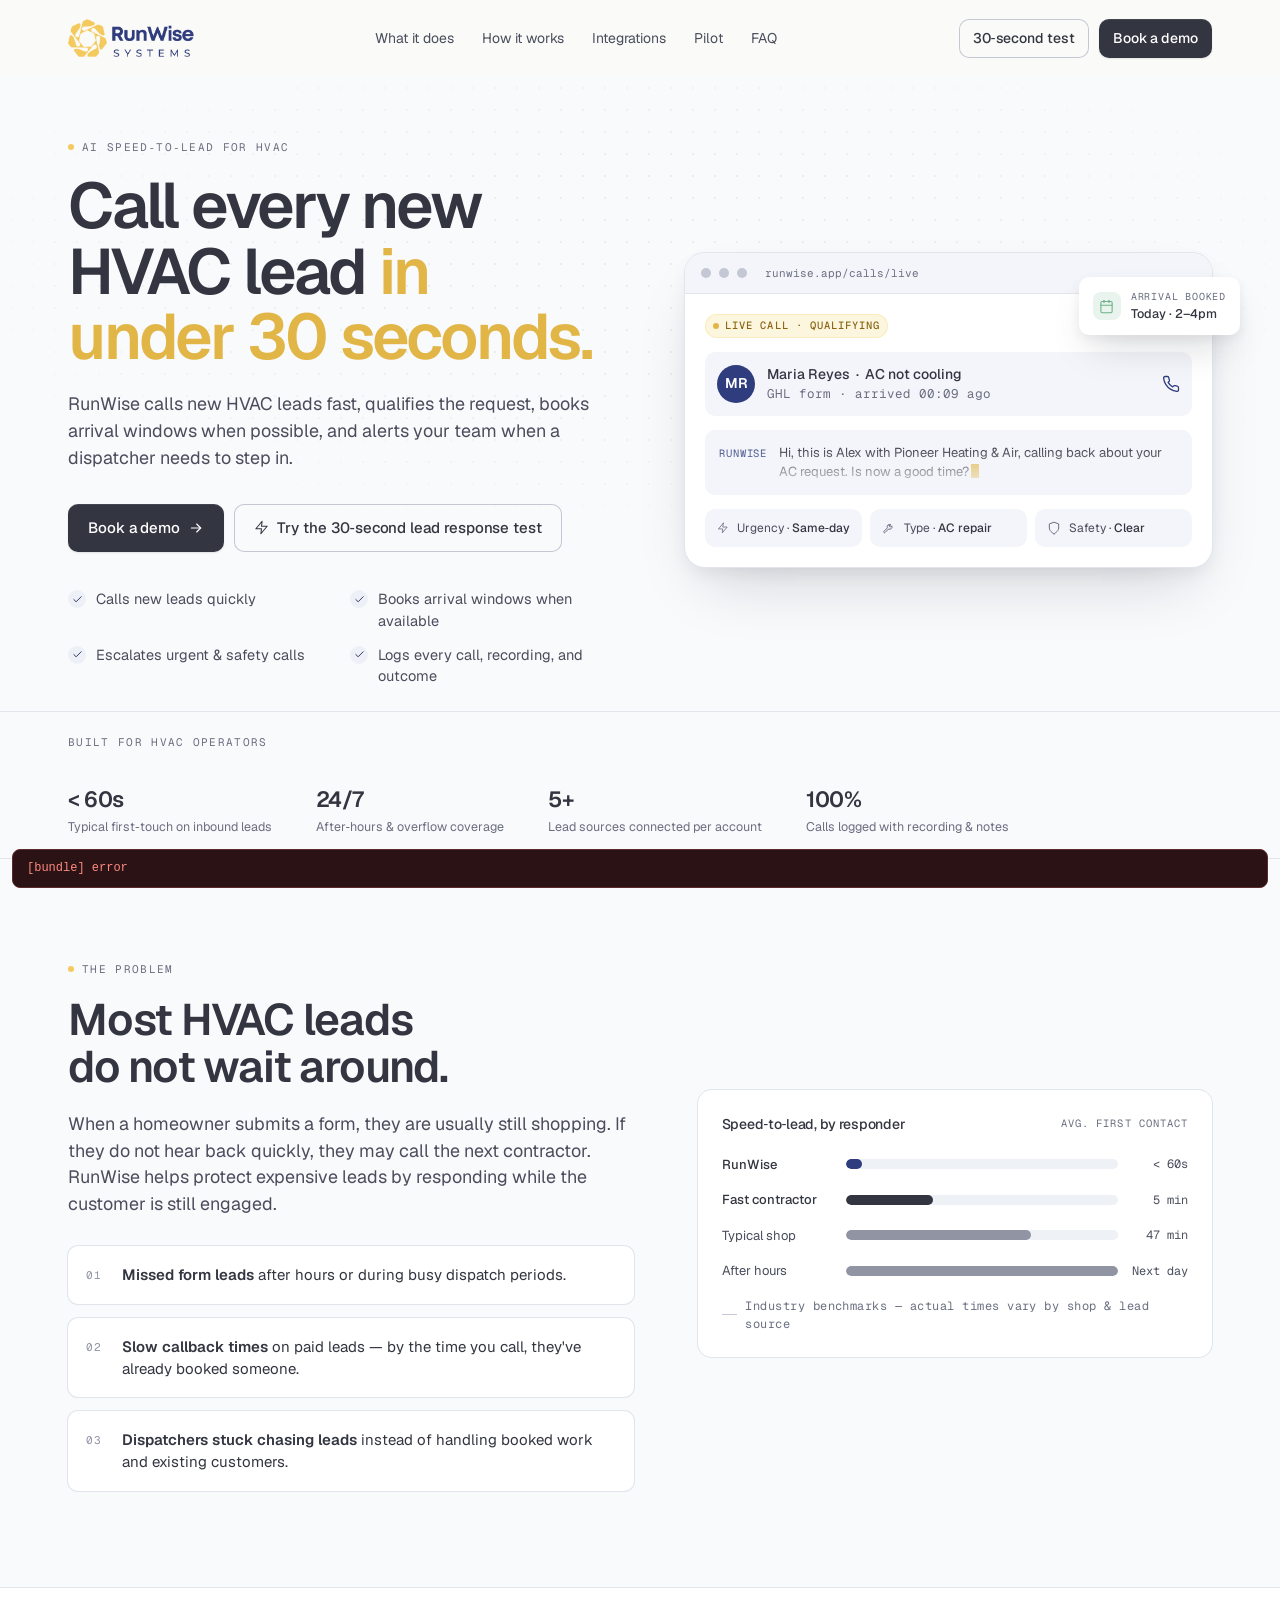
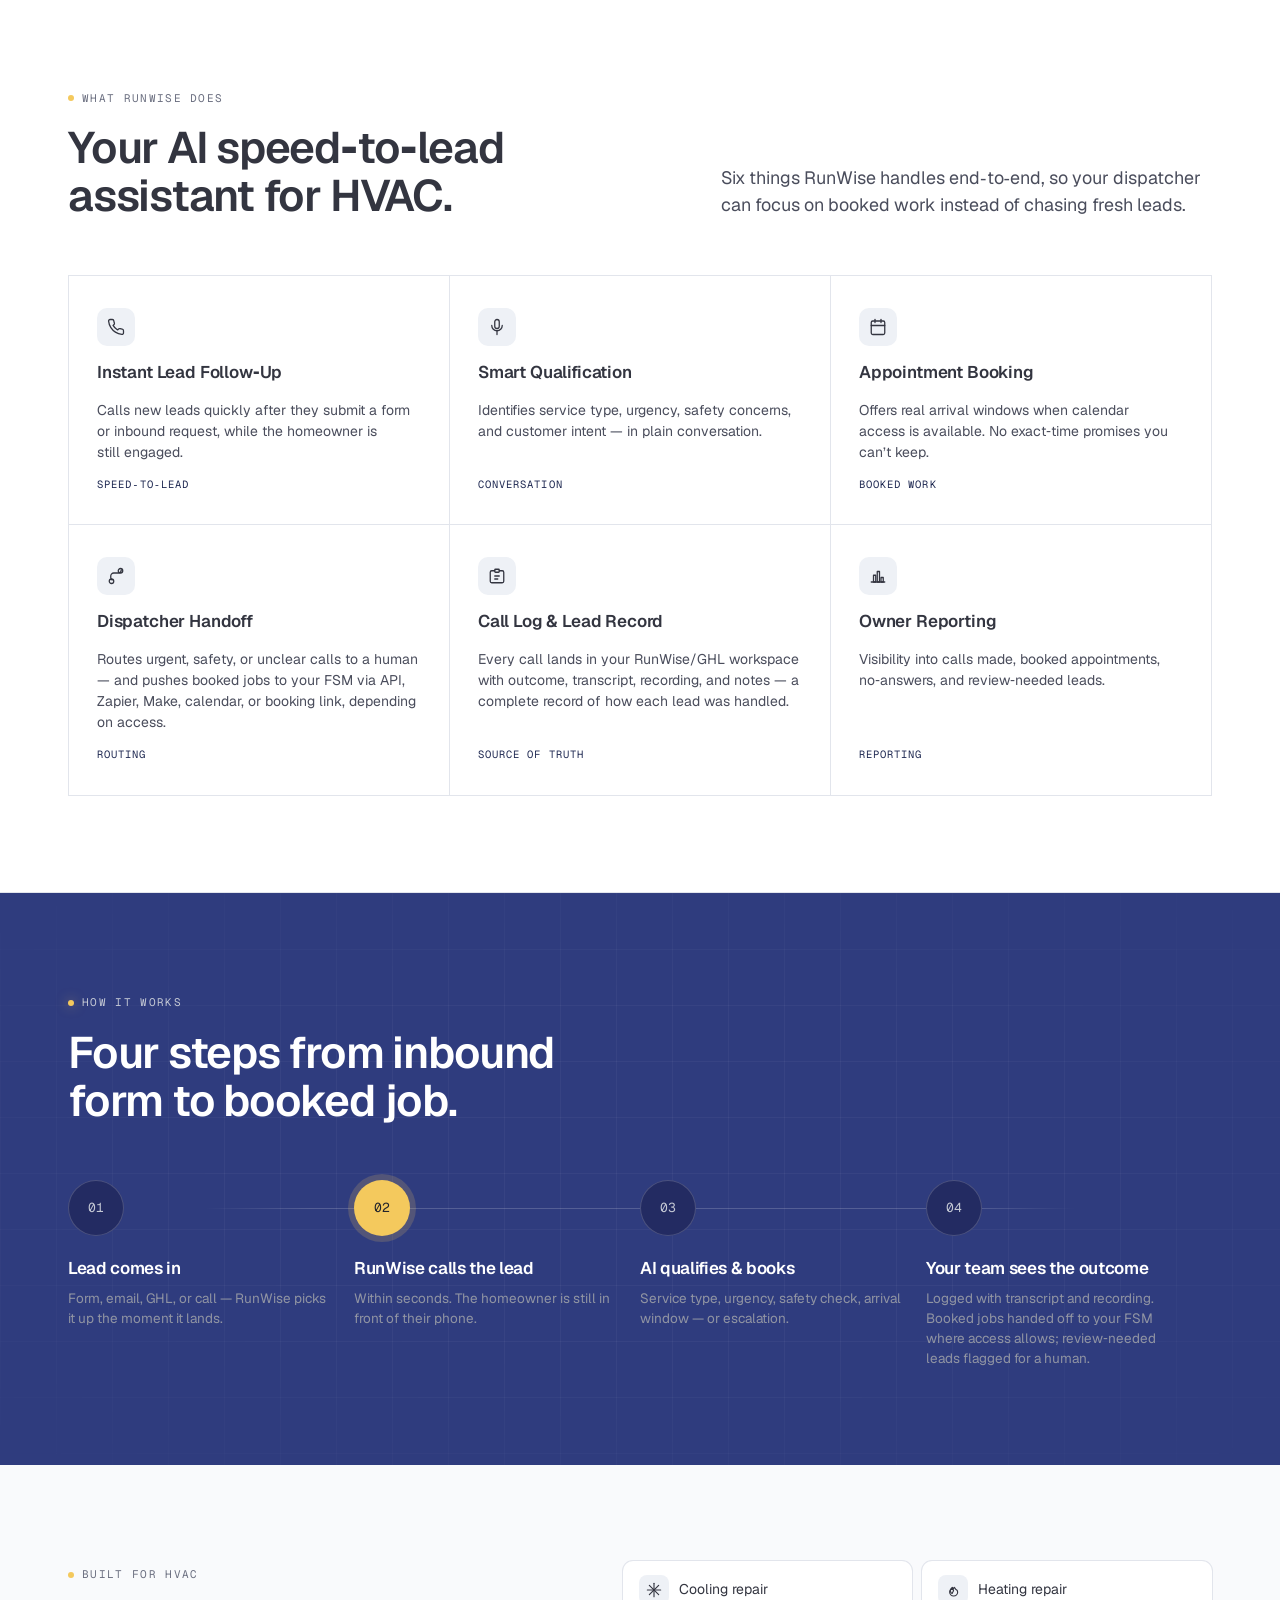
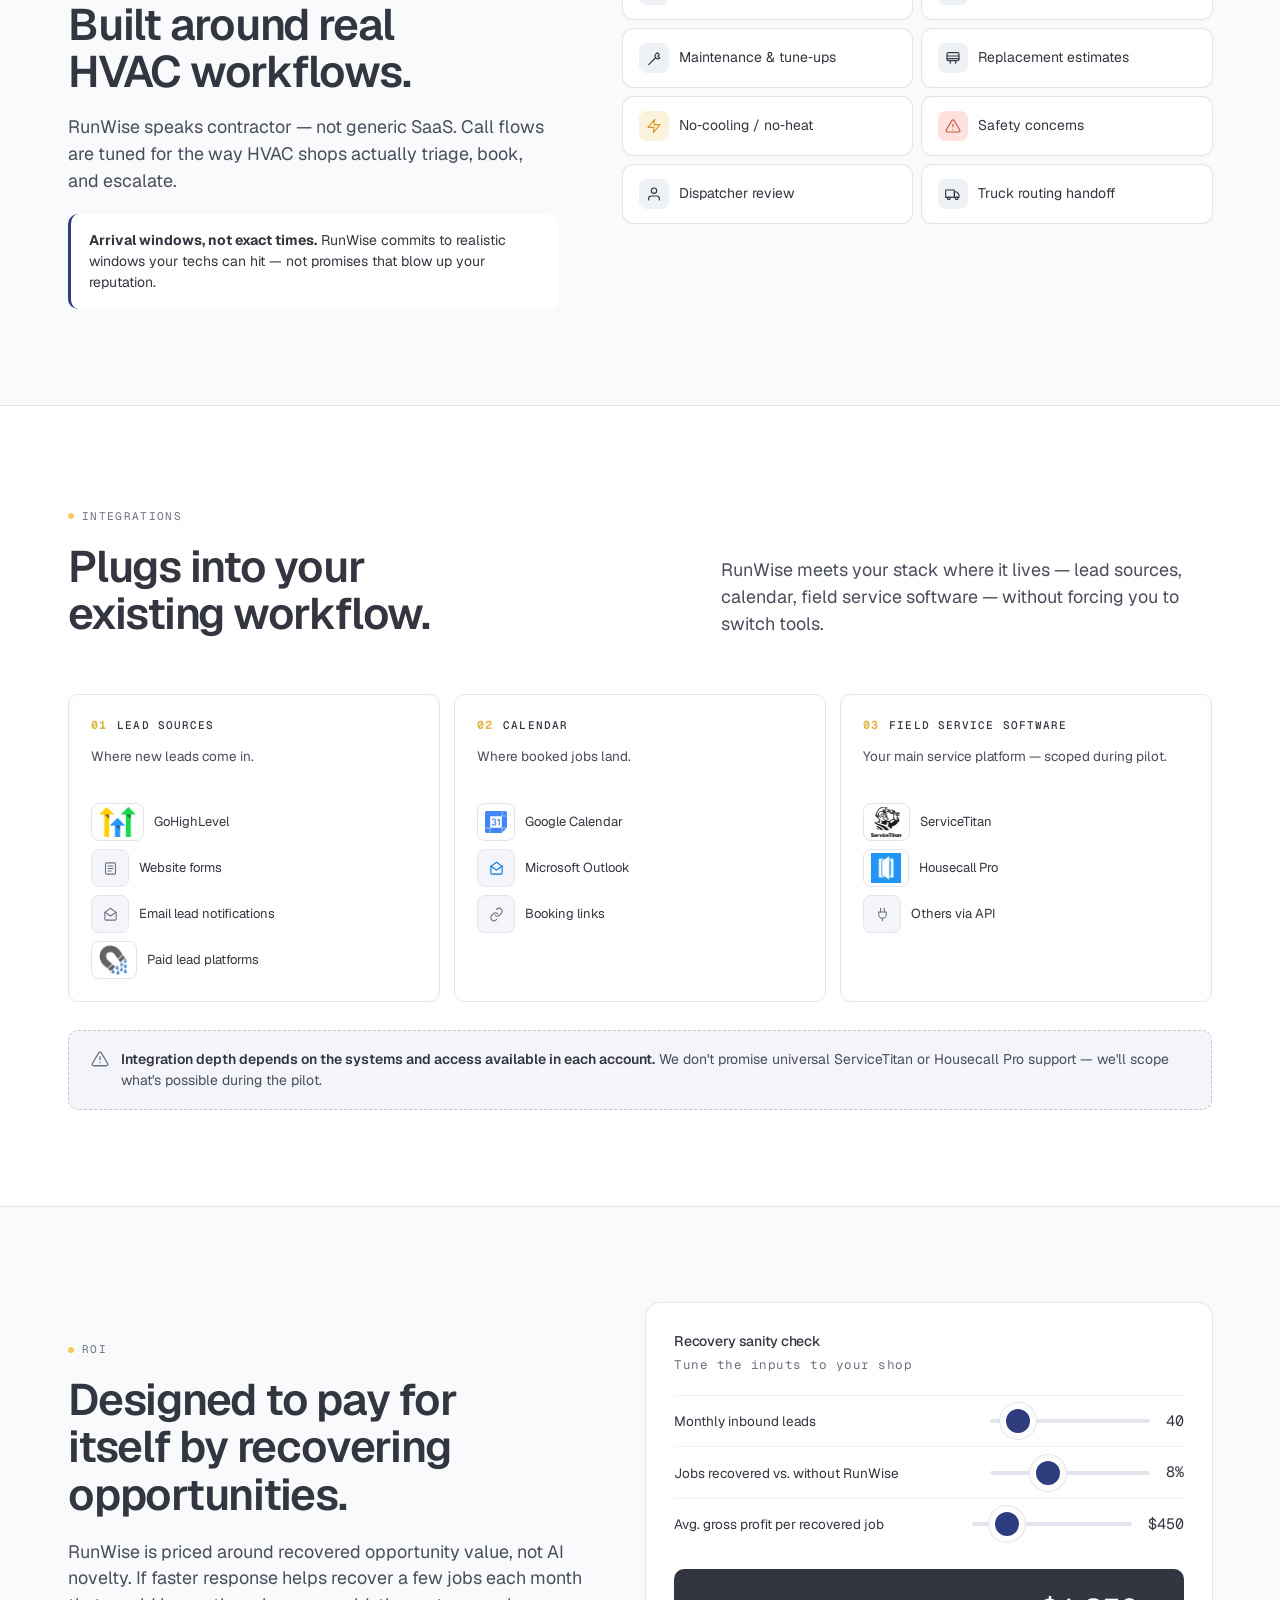
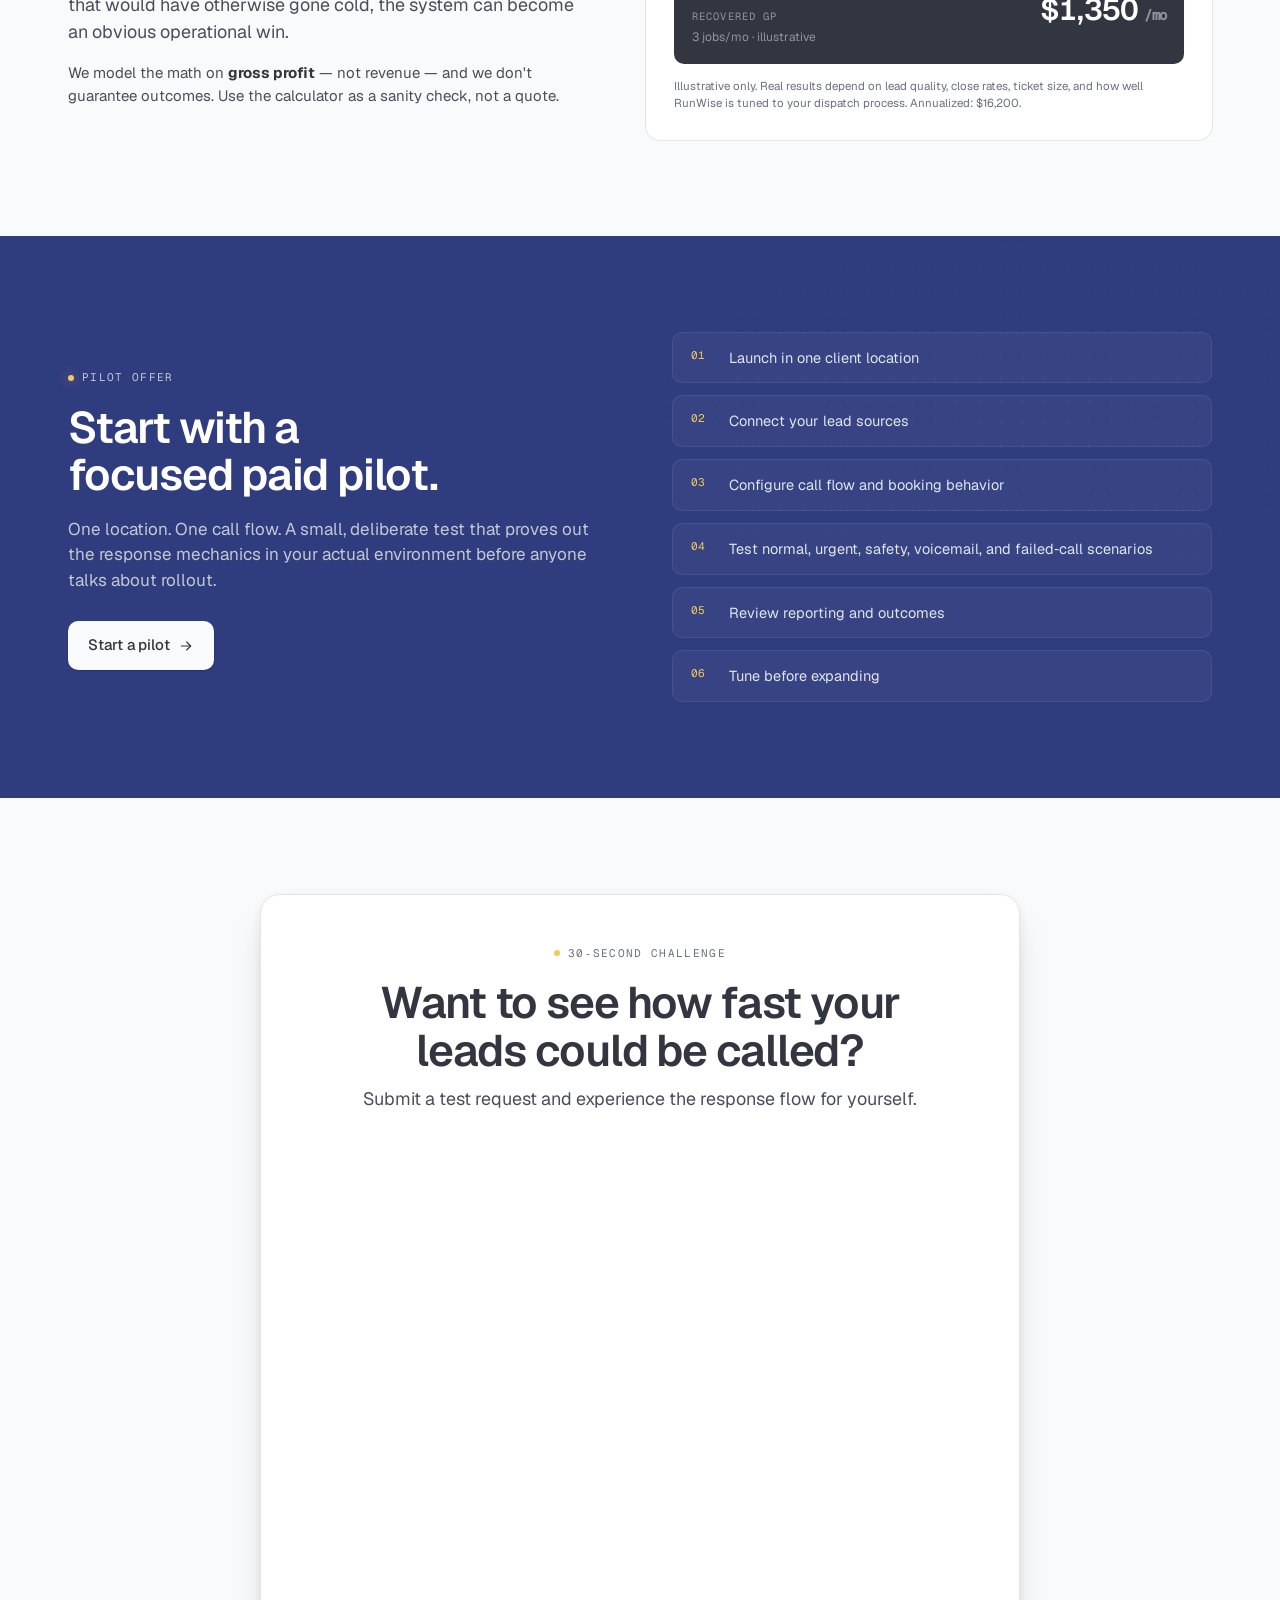
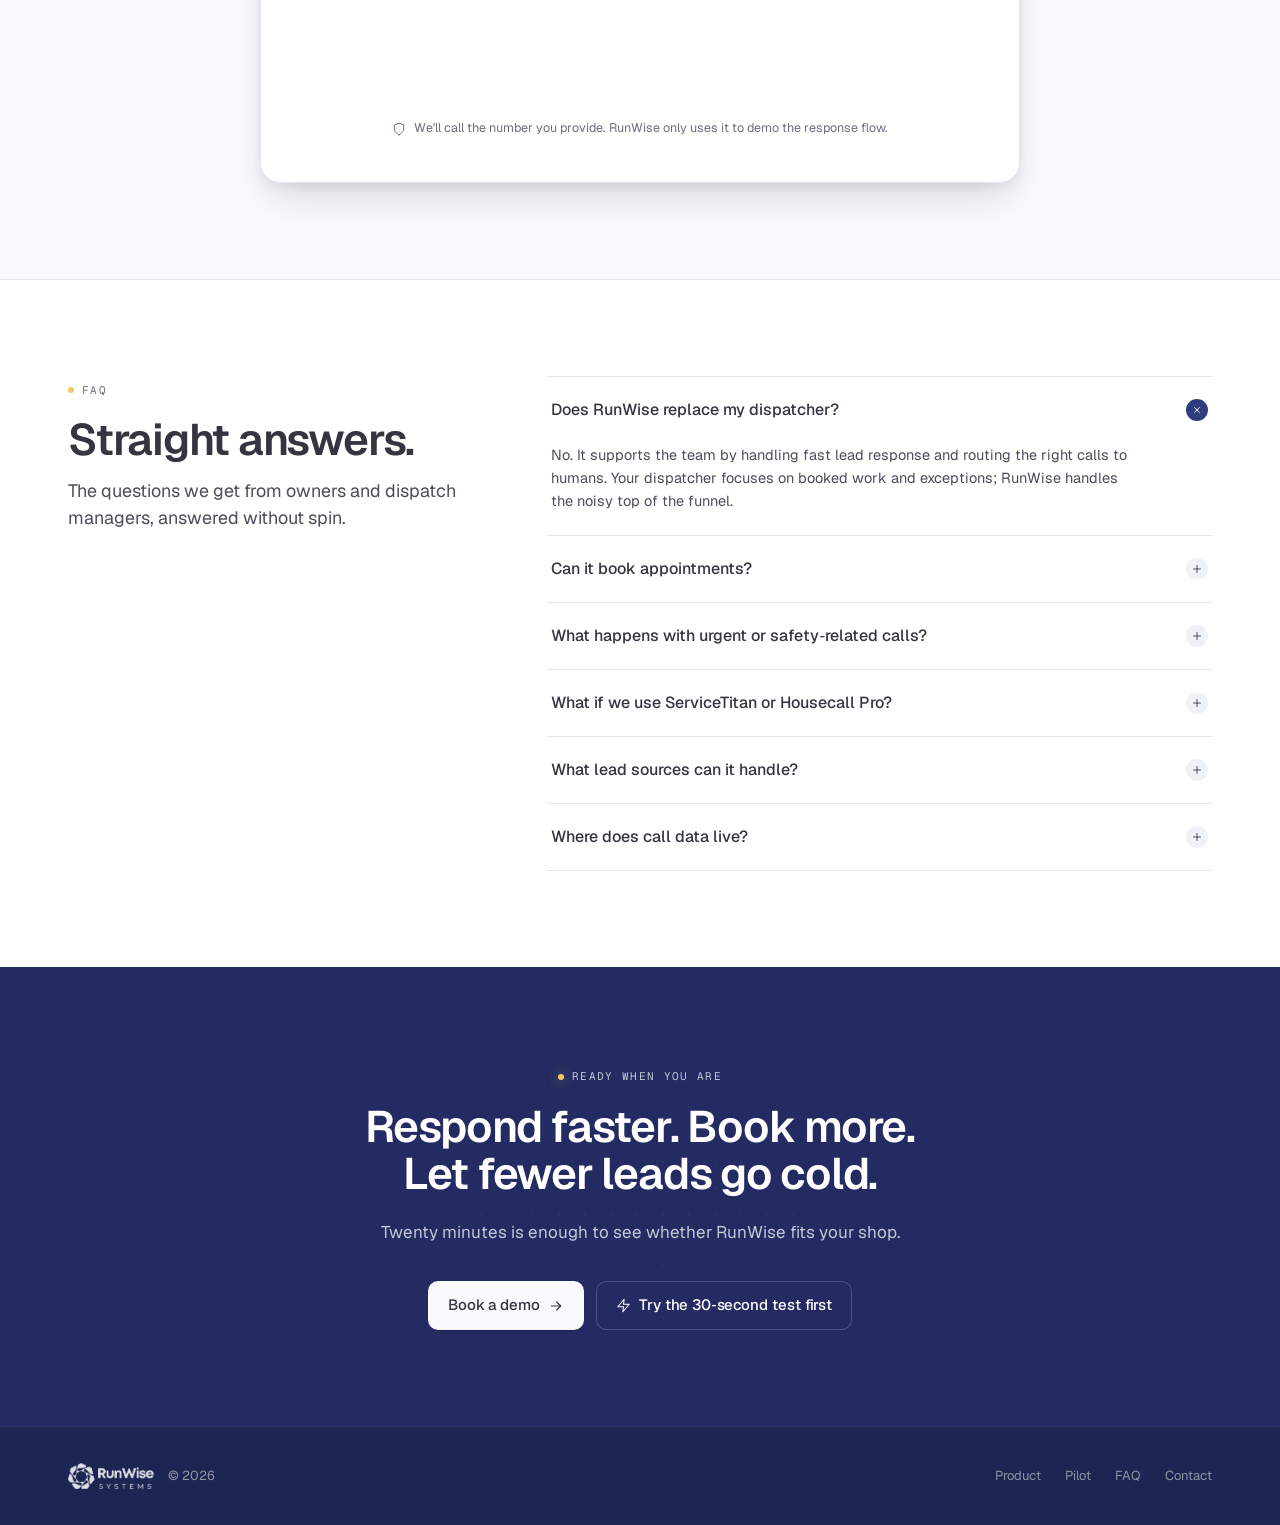
==== RunWise Landing (standalone).html @ a0190b63 "Add RunWise Systems landing page (standalone HTML) Self-contained single-file React landing page for" ====
<!DOCTYPE html>
<html>
<head>
  <meta charset="utf-8">
  <title>RunWise Systems — Turn new HVAC leads into booked calls</title>
  <style>
    * { margin: 0; padding: 0; box-sizing: border-box; }
    body { background: #F9FAFC; display: flex; align-items: center; justify-content: center; min-height: 100vh; font-family: -apple-system, BlinkMacSystemFont, sans-serif; }
    #__bundler_loading { position: fixed; bottom: 20px; right: 20px; font: 13px/1.4 -apple-system, BlinkMacSystemFont, sans-serif; color: #666; background: #fff; padding: 8px 14px; border-radius: 8px; box-shadow: 0 1px 4px rgba(0,0,0,0.12); z-index: 10000; }
    #__bundler_thumbnail { position: fixed; inset: 0; width: 100%; height: 100%; display: flex; align-items: center; justify-content: center; background: #F9FAFC; z-index: 9999; }
    #__bundler_thumbnail svg { width: 100%; height: 100%; object-fit: contain; }
    #__bundler_placeholder { color: #999; font-size: 14px; }
  </style>
  <noscript>
    <style>#__bundler_loading { display: none; }</style>
    <div style="position:fixed;bottom:12px;left:12px;font:13px/1.4 -apple-system,BlinkMacSystemFont,sans-serif;color:#999;background:rgba(255,255,255,0.9);padding:6px 12px;border-radius:6px;box-shadow:0 1px 4px rgba(0,0,0,0.08);z-index:10000;">
      This page requires JavaScript to display.
    </div>
  </noscript>
</head>
<body>
  <div id="__bundler_thumbnail">
    <svg viewBox="0 0 1200 800" xmlns="http://www.w3.org/2000/svg">
      <rect width="1200" height="800" fill="#F9FAFC"></rect>
      <g transform="translate(600 400)">
        <circle r="160" fill="#2F3C7E"></circle>
        <g stroke="#F4C95D" stroke-width="18" stroke-linecap="round" stroke-linejoin="round" fill="none">
          <path d="M -90 0 L -30 0 L 0 -80 L 30 80 L 60 -40 L 90 0"></path>
        </g>
      </g>
      <g transform="translate(600 620)" text-anchor="middle" fill="#333540" font-family="system-ui, sans-serif" font-weight="600">
        <text font-size="48" letter-spacing="-1">RunWise Systems</text>
      </g>
    </svg>
  </div>
  <div id="__bundler_loading">Unpacking...</div>

  <script>
    
document.addEventListener('DOMContentLoaded', async function() {
  const loading = document.getElementById('__bundler_loading');
  function setStatus(msg) { if (loading) loading.textContent = msg; }

  // Error sink persists across replaceWith since it's on window, not the DOM.
  window.addEventListener('error', function(e) {
    var p = document.body || document.documentElement;
    var d = document.getElementById('__bundler_err') || p.appendChild(document.createElement('div'));
    d.id = '__bundler_err';
    d.style.cssText = 'position:fixed;bottom:12px;left:12px;right:12px;font:12px/1.4 ui-monospace,monospace;background:#2a1215;color:#ff8a80;padding:10px 14px;border-radius:8px;border:1px solid #5c2b2e;z-index:99999;white-space:pre-wrap;max-height:40vh;overflow:auto';
    d.textContent = (d.textContent ? d.textContent + String.fromCharCode(10) : '') +
      '[bundle] ' + (e.message || e.type) +
      (e.filename ? ' (' + e.filename.slice(0, 60) + ':' + e.lineno + ')' : '');
  }, true);

  try {
    const manifestEl = document.querySelector('script[type="__bundler/manifest"]');
    const templateEl = document.querySelector('script[type="__bundler/template"]');
    if (!manifestEl || !templateEl) {
      setStatus('Error: missing bundle data');
      console.error('[bundler] Missing script tags — manifestEl:', !!manifestEl, 'templateEl:', !!templateEl);
      return;
    }

    const manifest = JSON.parse(manifestEl.textContent);
    let template = JSON.parse(templateEl.textContent);

    const uuids = Object.keys(manifest);
    setStatus('Unpacking ' + uuids.length + ' assets...');

    const blobUrls = {};
    await Promise.all(uuids.map(async (uuid) => {
      const entry = manifest[uuid];
      try {
        const binaryStr = atob(entry.data);
        const bytes = new Uint8Array(binaryStr.length);
        for (let i = 0; i < binaryStr.length; i++) bytes[i] = binaryStr.charCodeAt(i);

        let finalBytes = bytes;
        if (entry.compressed) {
          if (typeof DecompressionStream !== 'undefined') {
            const ds = new DecompressionStream('gzip');
            const writer = ds.writable.getWriter();
            const reader = ds.readable.getReader();
            writer.write(bytes);
            writer.close();
            const chunks = [];
            let totalLen = 0;
            while (true) {
              const { done, value } = await reader.read();
              if (done) break;
              chunks.push(value);
              totalLen += value.length;
            }
            finalBytes = new Uint8Array(totalLen);
            let offset = 0;
            for (const chunk of chunks) { finalBytes.set(chunk, offset); offset += chunk.length; }
          } else {
            console.warn('DecompressionStream not available, asset ' + uuid + ' may not render');
          }
        }

        blobUrls[uuid] = URL.createObjectURL(new Blob([finalBytes], { type: entry.mime }));
      } catch (err) {
        console.error('Failed to decode asset ' + uuid + ':', err);
        blobUrls[uuid] = URL.createObjectURL(new Blob([], { type: entry.mime }));
      }
    }));

    const extResEl = document.querySelector('script[type="__bundler/ext_resources"]');
    const extResources = extResEl ? JSON.parse(extResEl.textContent) : [];
    const resourceMap = {};
    for (const entry of extResources) {
      if (blobUrls[entry.uuid]) resourceMap[entry.id] = blobUrls[entry.uuid];
    }

    setStatus('Rendering...');
    for (const uuid of uuids) template = template.split(uuid).join(blobUrls[uuid]);

    // Strip integrity + crossorigin — blob URLs from a file:// document inherit
    // a null origin, so crossorigin forces a CORS fetch that SRI then rejects.
    // The manifest bytes are ours; SRI protects against CDN compromise, not this.
    template = template.replace(/\s+integrity="[^"]*"/gi, '').replace(/\s+crossorigin="[^"]*"/gi, '');

    const resourceScript = '<script>window.__resources = ' +
      JSON.stringify(resourceMap).split('</' + 'script>').join('<\\/' + 'script>') +
      ';</' + 'script>';
    // Inject after <head> so the DOCTYPE stays first; prepending the script
    // would push the parser into quirks mode. DOMParser always emits a <head>
    // (synthesizing one if the source HTML omitted it) but may carry
    // attributes through, so match the full opening tag. slice() rather than
    // replace() keeps us clear of $-pattern substitution in resourceScript.
    const headOpen = template.match(/<head[^>]*>/i);
    if (headOpen) {
      const i = headOpen.index + headOpen[0].length;
      template = template.slice(0, i) + resourceScript + template.slice(i);
    }

    // Parse the template and swap the root element. Scripts inserted via
    // DOMParser/replaceWith are inert per spec — re-create each with
    // createElement so they execute, awaiting onload for src scripts to
    // preserve ordering (React before ReactDOM before Babel before text/babel).
    const doc = new DOMParser().parseFromString(template, 'text/html');
    document.documentElement.replaceWith(doc.documentElement);
    const dead = Array.from(document.scripts);
    for (const old of dead) {
      const s = document.createElement('script');
      for (const a of old.attributes) s.setAttribute(a.name, a.value);
      s.textContent = old.textContent;
      // text/babel scripts with a src: fetch and inline. transformScriptTags
      // does XHR against the src, but blob:null/ from a file:// origin is
      // silently dropped. Inlining makes it a plain inline babel script,
      // which transformScriptTags handles unconditionally.
      if ((s.type === 'text/babel' || s.type === 'text/jsx') && s.src) {
        const r = await fetch(s.src);
        s.textContent = await r.text();
        s.removeAttribute('src');
      }
      const p = s.src ? new Promise(function(r) { s.onload = s.onerror = r; }) : null;
      old.replaceWith(s);
      if (p) await p;
    }
    // Babel standalone auto-transforms type=text/babel on DOMContentLoaded,
    // which fired before we swapped the document. Trigger manually if present.
    if (window.Babel && typeof window.Babel.transformScriptTags === 'function') {
      window.Babel.transformScriptTags();
    }
  } catch (err) {
    setStatus('Error unpacking: ' + err.message);
    console.error('Bundle unpack error:', err);
  }
});

  </script>

  <script type="__bundler/manifest">
{"3ee7f13b-41bd-4f43-a968-65033e6a000a":{"mime":"image/webp","compressed":false,"data":"UklGRkALAABXRUJQVlA4WAoAAAAIAAAA8wEA8wEAVlA4IGAKAADQawCdASr0AfQBPm02mUkkIyKhIRUJMIANiWVu8p97/Qq5hRp1zOx69G/o37df1n9oPnHsz9l+6/8g+njMvxD5wHFf/D/s/5a/RT0U/or2AP0a/0P9f/uHYz/qHoA/j/o/ein/1eoh/vf9B1n39Y9RPpdP2g9CXVc/Ov9c7b5GVep/sG9Ywe/0ddUzUHVcdY1XHWNVx1jVcdY1XH0iJKaVcdY1XHWNVx1jVcdY1XHWNVx1jVcdY1XHWNVx1jVcdY1W/qr3xBdbeIkppVx1jVcdY1XHTeq/Hi1Jcb5O1U+1cdY1XHWNVx2gSoyiKu/1EJkpzpzl7+iIxY3HWNVx1jVWMNdL+97jRg+uEVsQEIpbGK7kjl6O5vp4CKlLRAjNQhRprAdpXxiYI8iSmlXBLVVHAKKbYgvVaH01HLXqOOrLxQDn7z2ENbsarjrGoz//pM31mzOul2rglE4Jr/[base64]/[base64]//p7dSmxQdB//UpaMtGUiiKhADNIgAAAAAjxEAKoY6t0mFD/qG95kxSfsRq+YxNh0eY6yur0y0qDIQET4c1JaoVHNnub8RrDd+UajiX0dAHmlyAASea/Spsd/jR1uzO42BpfZ+lRpmULlIb9Ejvn683sGp5iIYminNBZVz0oONbKQL151LK23XEDzFFSo1t9Ytf0mk6jvI5CdxNfpXnf5Fy3gYuTjVOA6JC30mkIcvQmu9jPrraU3SfYAc7PJEBUSdQ8AXODigAiTN2/uYiBzSr6AOghjZfCeZeH7ABfrkI7xF90lhPF/[base64]/1s0PPXLWGFpXBtZwVAAskLq/DrxDQ6P8LwPQ3l/LCoP+kFcu94Pl7f4aObrotMOUN9KaQVWGK6s3FxNOHMLKNbMmJorscrb+fbC+Dw9zVI/wP4JnYemv9trjYCrlvVxqjx0kOyj69xHdqNnwZCLnzoLNrhQsWL8SyYAfw/FhZJNtf31SA3y1RF8tgBDtQJAbieyvWP/TA72wKfky23l/z2wCbAxmRZcvIhYcQhvqftL0zbexRPOPvxv/wAd/r/sZRWCcfVHX+CViy9eBvj6hJZ+v0bTVmABBA/R6Po/dpG8cRO/MgXy1N3dQ3/tRmKgZcfPZly6+8dm8AwMyPnqUQKhsvXaXc0/BfZrrd9OvUTdY33YOJ9CmPqJKpegJ8XKn69Lxw4UIFXgYZEZCBMHbyRblqUX8qwc4kef4/vsdwZFkB8IeSN+n6cCEMAj1IWPwbT92/8ji8qZUk6Mbn2nLdqgPBMgNE6hX34j9jur3YBhJwnoFUlS2l1tYCGs3RJznJGddD0i+4H9IZNTycGYkMwaIJqMMxYR8+KKsGmD87tXFw17M7xrTvRHcM0/npIjGV/mV6u5jrjJmInhcyTmbvxHApInHyaluoT87GYERhwuVGTn2AU0aZ8y/Guv+D1HIHBl9Yf9NJdm4i/Qeo1ozrBkhdK2CyXW1Bxt/9VJyJnqs5pkB1pHVFGMwvTyEP5hmQ5HS1JDnn1b+tHTCALIsTWypjRayhTZJXQpAHIqs8L6CIRTpnqCARgeFGr6PRyyZQZmY+A8M/V2HCXiUAaIVTxFJLNMFyET+FU8Rn2QJATKDLjrp8MSliWOnHBOntCqeIpJZpgt1e0+GJgbIEgJlBmZj4Dwz9XYcJeJQBohVPEUks0wXIRP4VTxGfZAkBMoMuOunwxKWJY6ccE7RXGjZulCecUkMIukEE6lqRc8Np22tXe/uELOw6mAD5z4MXsd27R9clXdheNIkLUwkB2ULVmsMTiusruhFYqc139gOXY8IwLkdphu9ifh3Err5INOtkt5Hy9f+RpRcbRnocQRT2qMzwmCfi7TnW/ea9OAc7Rjwf9Ce78O2wRaf18YBrGL18E2EMXnfMvvOdWwALibBf8fkshaQO+IY0NzgfzDz2V2ahPlWMWCujMjftaDvqEbj5bRMTU2M78zHYVTOIhUYKaQgNYZ1gCQAB7NN3T/fIgARNESBteaNLC1P6/akkkz1TQ4dn4oQviArUUXMxWqITZnrnfptZHVTv5yF7FMwkFGr+UIlONpV1p5xKTZbgXLjnQ2Lmvjmw0iT3CJuWj0XrmP+s26KYfyaYqmDzuWcHHJpR0XuPMqN6beUmcoTWWyjh5A8qOe1fGQFpTHgjRnUBQPP8ZeX9gdAaYQYGNc4uElwLkkF3GdJj/49+dgjrffGK/zhfnx+LCaalijZIcWvPqcl3KtCHyrijbiSd5Je5oK33x4nx1LXCFAJbB7RFiLvpzoymwGgK+Pt4awf+qYQMEnh0nis/riqUG/1+HecW/3yx+Y+LNGZ0eSiDitmHsYqnTCUwp3Rn3CDgrHXPa6QJIrUEe20FwYd1lb+8KvJkDzsZxdVOjruawVwviSSU+kIywg8Lo2BqqEv0+Icr9DAeYPX04WSzCG+Y7/HUfdtaSZcpvKVOeuuU+Wp6NogABAsW61MxELMoG9s2yxv5VjqNUv6v3QceN1DLuMLItr3INbwNLUdzWg2Ozbp4VbTIlmJtZsKfJfTRnbA0lejuwDpWbVhL4wABATaV+47g/VNkMquhfNcbblWdyOSLJT3B8nN4v6Wt1Qr/1zKZg7dd6W9drsE6tye9wKAAAAAAABdgFrXCVxBKboS4Ab/[base64]//8AAAKgBAABAAAA9AEAAAOgBAABAAAA9AEAAAAAAAA="},"eddc0e90-9950-4338-8eae-f935a303b4ed":{"mime":"image/png","compressed":false,"data":"iVBORw0KGgoAAAANSUhEUgAAAY0AAAB4CAYAAAAOj67PAAAAAXNSR0IArs4c6QAAAARnQU1BAACxjwv8YQUAAAAJcEhZcwAADsQAAA7EAZUrDhsAAENfSURBVHhe7Z0JfJxV1f/vuTPpkqUUFLCobLIWmhRbmjRJqQgICMKfV8rWpBVFXhRQeRFlaRKSFIoCIiiLyCJNylbcQBAElNIsk9LSJpUdWRSQtVumaUlm7vn/7jM3k0wyM88zM89k6/P9fCZzz51nJs9y7z3nbueQ2IHY3Fb5mXFKFrDq4dyye9822R4eHh4eDtkhlEZny1nThJS1RHSKyRIs+C0p6Gd5xQ23mSwPDw8PDxvGtNIIrqo8jFnU4yJPMFmDYCHeE8zX5antt8nSh7aZbA8PDw+POIxJpbE1ML9ECboSPYtjTZY9LD7G3fhlt2/7r3eZuXyzyfXw8PDw6MeYUhpbVlXOlSyqkfxqJCcNWGxmEjeHw+Oun1x65waT6+Hh4eEBxoTS6GytOIakVhZUbrIyhgVvJ0F3CKmuzj982X9NtoeHh8cOzahWGtacheKbiWi2ycoKzPxbP/[base64]/GqexCrLqFT9ydbF+EPn5iTs8WI444un3bJ3s7yj08PMYqw9bT2LB63k6dgYo6KIB3SNCN0F41guRVQsn3goHKS8xhg8DxpSY5IvGL3Ckm6eHh4THmGHKlod2TBwMV140LT3iHiKqQNSnyST9I/Lyzdf4PjRQDM4+4oan+bOvsesckPTw8PMYcQ6Y0tjadsUewreIGKfgdQXQxsvIjnyRAyiVqXUWekaKgR+KaqxC30Utwdz9yedCIHh4eHmOOrM9pdLYtOIRYXQpFUWGyHBMmLttpVmOLES2CbZVom0ckG0NhnjW5tPF1IydEO1Yk5ouIxWRcTBcJvjm/ZNmj5mMPDw+PEUvWlMbWtsqZSogr8Q8SxrKwh4/PL2583Ahi86qKUh9TsxFHDMzicb/g708saXzTZMVla+v8k5SUl+GelJisPphfYCmvKZi1tNHkeHh4eIw4XFcaWwLzp0qSdUh+M5KTPqS4JG92Y5sRdS/jUrwtiUgjAOY/ENGSvOKG1SYnLsFAxQLcaZw72e7jYMHv4s/1XlAoDw+PkYhrSmNTS8V+fikWC6LTTVbG5HXJiXTkPduNKDrbKh4lQV834rDh1HHhlraK7+F8L8FN3sdkOYf5Eyb6dbg7fOPkOfduNLkeHh4ew0rGSkO7J0crehmS8yI5rrEyv7jhCJO2CLZVbMEpFxhxSGEhtuFm3Sl94trcmQ3/NtmDiOwj6f4+zvMiiLtHctOHmbv0/yXBP88rWeatzPLwyIBpZTUlROpWIybkwCkvz1y+fHnYiB79SFtp6PF5lvLHSGZlCSway6sKShoXGVF0ti4oJMntRswCvAGaYSOUw0Yi2miliWHh0wYp6Llg17Ynk62M2vL82btST+gi3NDzIQ5eRuwGzI0hn7xy8uFL/2VyPDw8UmB6ec3RLPhJIybkgCkv+T2lEZ+UlYZeDYXWaxm+WGSysgPTsfklS/9mJNEZqLgAjfmvjJiAhA3/J8S8WSBPMW3EuX8CBbTJF5Ybt+V0bcxkB3fXqm99UXH4p0hqZZF1dI+HBR03qXjpsybLw8PDIZ7SyJyUlMbGtQsn53QrPY6/WyQne2zt2l7Q37IPBiruHzhfggZ0qWTxByHUmqEeutmyeuFBFApfCuW00GQNGbjuNwuKG/Y14pAxrbTmJJJKb8jMEIIuFxtwHR8R8QdQ6M8LCj+5rmnJsLu7H4sUzak6gVlcacTEMH3Q0Vx3opFcYVp51QwU2Eh7IeUH61fWPm+lXaKovOp+lKMvGTEhkuQP162sbfGURuakpDTQcNeg4bYvfBnCzKsLShoPN6IFehr/RQP9OUvQk8QsziyY3Wj78N0mspSYF5Ggk03WsIBG9//llTT82YhDQlF59dl4uysiuQ7qvtANym/8297/3Zo1t/dYuR4Zc2jxZbv7cvzvodTYbuZFL/bAjqbaV42YEfsdd+H43ODO76KR+YyWUWc/Cm2kL7z4Ym23dUCGRK4rR/[base64]/4S/bbGmt+GZnW8VqkvQ3FL8jTfbwQ1xmUmMOVPK90MDcoYceps6tSe5uxsMRzPQnk0wKsXtL2vEcv2uSUZjleSaZMfgtrTSc8Ih593ABx0qj0z/hMJPMLiyezp/VsNZIFiwp2kCykPeYZFYJtlUuDAYqX5aSHkLPQlvAEZg/gpW/RLs40fMuYRU6ALK2nu6PHDBUUOHHgfnZWaU1YqDT/SFepYchTIZHmoQ57EhpMIkjZs2qybhcTS+vmYq3QSsrYQyUTS9blPEimrlza/yoi18zYhJYhXt6HjaChws4VhqSabZJZg29J8EneJB1AovF6mnoz7O5akj3pjoDlT/qDFTofRi/wz8+MPJJBCiHu7cL3q+guOFy7RNLT9TvNPu+1yAvzy9uOBNHaMvnw8jR2WcC0Yh2E+8GaGQOln7/wyUlF000WR5p8ELLVf9CAV5vxISgruV8mhM+zohpw0Kda5KDUETfM8m02RxWZUQ02YgJYRYBMzxnQUptRe4/7V8eiUAZcUawrWI5Dj/ViFlCfTe/eNkdRrDobD1jd5I571sCi4/zSxp2tdIuomN7jAtPuAAl7IdopeL/Poub8L/jumvvT2dzxW7kEy34HdsVHZmCCrG4oKTBhdVMzsjyRHhSoLAf7Giqc83bwI5IUXlVHeqwk/KytL2pLu1VgXvNrZkwOazexf/axWTFwhzcztv3eKXl2k6TkzKFZdU/g0HxEyMmhsWl7c11PzOShws47mmwyK5Vi0bh0YEKQ8M0rl8XF51nF9EKqTe2B0TtAiWBwuCXnSgMTUFZ44c+9h2NXlFE0WURVJoR6ybebfDgT9MrX4zokQaKpLMhKhboMdektEimPzuHGMo9gcLQEOVPlBMqjZQWKA+O5jPCioZ0heGOgKOCsTUw/wt4SHsYMRts5By/tmIHIUW/[base64]/1yT5TokqTjv8KWrjJhVUhieOjccppUmPQgpxWeJ1FT0XqehAOphEMf+xBTz19c31//ViGMevXpMdosvkE99noScyEL9V/jkB+tX1Ka1mbWorPpG1PofGDEh2o1PR3N91I2PU4rKFh2CQuloTkApPmJ9S33CcpKIwtKq81Dubf1H4RquxTXYD2G5hJ6c3xBWRSQYhq3cmZg/o0goyfQJrlY7HX2hvXnxi3iHzsweM2acm9OTt9uhxLQHDK0pkuXu6D1uJxbv41+/R35+Z92zi18zh6eMI6Whh3CMRe46egltQXFj3DX5H/xjXn5e7oSYcU/[base64]/kBIPtLfU/8Nk21JUVvMVQWx7POrluo6m+pRXTBaVVd2EtuJCIyaH+b725vqUDDhNUXnVn3GbTjJiEri8vak+Jv7OtNJFB0ppPxHPE7uu6Hjy+q1GTMiMGTW53bnhs4glroOLSdgYiBE3R89KyXevWykfEaJWmU8yIlJOw2jf6ERmOg69xZ3MR3HB8/03jn1YMj+8k1/+Y8WK2pD5yBanSqMJBcH1fQE48bfyxotD5fTGuA8nuGrB8ShYjxmxD+Z/KaZvTJrd8JLJiUuwtfLrQuo4Fpk5VUR3e1rBrMa0V1R0tlacAcvoPiO6CqypPxaUNP6PEbNKNpSGgQrLq59GYbTdB4My8x4asy9YScO0sqrjJdHgcjIQH+3cvqI2pSHDaXNrviDD/B8jJgQVdU5Hc22TES0Ky6oWw1C5wogxoEyd2rGy/vdGtNDuPvDB9UjGrNpzwF8Fq0tgxdoaUvPmzfO98t5B7+O8PmuyEhKi8J4vrLzK9tp70SvctvkK3kWrsrPJsoG7wz2hPfuvbrJD7zLP69z5E/yPQaGgY+EP25vklIGNstMd4X4f7bpmRe3HRhyE7lVsDCntsPWnuJe2q7jiwuJNRfQTGBsPmZyUMYsOfoByc6nz+z4A5ldZissHlsdEOBofZrJ26roOK6pMpDA0rFR8RUX0JSnFizrmuA76ZHKjdLbNP62zrXIdrk6HULUUBhrXVhSWOnz36+jiw/rjKsiw1uxBNy+j5cYFsxvvRzfx+0Z0FRTYsbDslslH30Yl+tTICYElt8ehxZdl3fdZtiHVZ+3q3pZlPTP9BWKqCkNzPH5xNaz8U4yckEjvxvo/tviVL6WNftty8k5PreGicdKf820jOCI3uMuR9gpDo6/RHSt+INOPWLT/phCvQt1bkrbC0JDYRwpeXlRWfV/hMRc7uKZYppXXnDo5pF7DD/0sbYWhIToAbdxDhWXVTYWzaw41uQmxVRo6XgYq6gQjugYa8WvQU4ixzAaCBxITT2Mw9CNJ8oVgW2VnZ6CiBT2iZ/DaSEI+AKvV2kCE//MEsZoNa7y0oLixJn/W0r8WFC97Or+4cTFkbbF+Cy89zpgQ/EbCNedOmVTcqMdgqyOSq+y+bdVZQ+680G3QA3gL1rftPgKNHO/L5qKMoYHEUXpY7ZDSK76kSK1EhoPhliQQTWBBywvLFi0wOQlBvXK2oohSC9UMI3DQHit7dN1yvriB2NoLZQsRZ2VDnx7eUoqewb1xb7MziTPEtrxHdK/B5NiCnjluGj+IC9VtmCsQiTLhU83TS2uSGgv2D4vF503KRbgDjbgO3JQQ/sdCfQOdDivloyLMxlXPxcvS/CzEo1Ach+P/HJdXsixgHRWH/OKGe/A6RDsAhBh3Ug6/PVP3XoyYNvg/9Tgx2wm8VAkr35hwKYLn5Sheip7gM8lRjVLyZz7yrUQBc0Xpo9L7BMnbzG7shEwMbXkC5dB2vB516GinmyqnHbFoGupJyr1efGfvwjLlWDnhnGyVBgvumtATjIZVcIsDSy8p0O6EdG/XZLmGHppFr6HBiAnRk9zavQ6O1/NseHMXXNskBYU7vbwq4ciIAw0vXXc5zkJPGiWnc2IoxsutU5jF45ayKG440S52d3+0x1gdKVB/Fz/yB5PdB9Pdem7CSGmTX9KgH4ajscMUyPpu/aEBzZ4TlBhnUqOdb+CKp5i0K+AGTmTWjU9i6z0QuGEbNO8TRkyI/q0u/6SjjJgUcrAQITHOvltYXnMA7pf9knumJ61rdJnxcsISNKp7GtF9iE6dPqcqqTPU0ITdb8SBWd3kqo0P9Fp/XVhWE3eu1FZp5Bffsw5PIemEcyrAUvixk5VPOLGUJq/7ehYNx6eiLAaiv5tf0vhNH4W/BIvlNyZbW0S5ejK7s63yz5tXzU9n3DkKlNOpUEzuuUMZO84LHfkkUiwSTlB6AKIvF5WppI0PemuOhm+Ile28htUbYTHfiClDxMcXzrnCNo6+k3MxuO6gUM87oX1JcW8Jpzyngm/83CQHUVRe/V3crLT3t6QI9KO6Ww/HGTmKg56GEGHiU2DB23ZnbUFDiR6AXh1iC3ojjpSGpSwUl6Tas7Bj4qx73ygobjyPVc/n8D+uRpa15BYF5yQfy5eDgcoH4k3CO6Xb/+lJOHmXfNxQoY5NboRRSdHcmr1xP2wn4TQyRzpe0TOaQbnbhpdeWpt642OzF6M7TI8ws+0yS/yO7dBRly/vTBhV6U8I6zgfLG17G0xOPPDiXilyXWkoae1yt20vcU9X4QzO8DPtdcCUl8fpFXtQdtPxHBfj0w3msMQQHQAFNcibuLX/hYVN5NIY8C/FK3jTxsF1aL9vQcaTMIS1Xz1H6KEq7bDVcg7ZD0dKY6dZy14hoTLtEm2R0l9h0rbA+khqPccMQ81ubDPZrlMw+/4P8D+uyPNNnIKbfjEKRaTBInGanoTvbKv4U2fLWU52p8agQ8wy9xyN33zPZGXEBF93iUmORojDfBfu6XgjJwTP/SM9aW7EscgHKGOXhFR4v46muly8vjAxFMynMM9CWfm1OcYWVPivWDunE/BioHYDjllhxITo4ZhDy2sKjRgXKIw0JsAHwPTtqVNrEg476tVFxBHHpTa0dLTWZsNp6DHmPSF4bk/lbP+gvKOl7oE1zbX/1ivV9BLvdc2L2/Ecq0JKzcJRtopDSTVoWIhJ1jupHxYsnmCpZrQ31R3U3lR/Mt4v6WiuOx/n8LWOpvq9SNEJUB4ODWw6dIMK68VCURwpDU1+ybJHUWgTdp1sYb4wd9bvHFmIwbaF03GycS1nrSxw876c6TBUqtDM27ugPH5RUNK4J05iIR6M1UtApTqZfL4OKI9HdVQ/62CHaIWkSH0Vv5exuxEiMSqX3up9EIXl1Xq1m6NYJTAm/m6SYw/mv4zvpgM6muuvs7zSGvT4/LrW+udQ6S9UgubhOEcbFEPczwVPXNhZjI0kgZkibs4pY4MF5TdpgCbaln+Mo0aTnA27pQ7H3WTZH/TKrkkWcVI/U5RzW4eRLGg/[base64]/BnDUHhfZ7gxTbLhpSYWk7l0kDFJSS8TeIDgQ9ncvbVy7+nRFtgeKow3duMGJC9Aq37tzdol6PU1IaGuUPn4oC4GhTnOEDJYStA7P+oAGOFnZclI6aVwyFdfJwK4uB6BVXOK/pOMdoYCjc4GPRlWwNtlU+CwXyVZOdlNzihlZY0Jmt0xc8coanSPxaSF6b6AWl8pR1jBDn4YalEpnvlQOnvDgm/U4pkj916sqBia5Hj9s2fjW0QVL3/Hq3N46xbcxRNmdPL79skAdo7UIDb/YT4CzuhmHwWyMlgcoTDYXh+/ZLbVm85FZ884Hgt20XX5C0j0rY0Vr7Tz3Pkey1XW2PBpfS9xjXbh/fhMUT6KFeYyTH4DsX49piXK3EA4ZDtKeTstKYNPO+j6WUKbit4G/tVNzwiRGc0ht0aXX+Nt+coXLIly75/tzv48brAPf9mQMF8rQOFWu5M7Ehb1bjI2g6MhgbpoKu5rP2MsKYhImvGKPB/h9Zv7LW8Wo6y8cVxcbRj4d2mGeSCUGD5MAyJ6nYiscdg+VzycbHERqzjZty6Pc9PnkvKnTQ5CbEJ3jQ6iBrCMzJJrYsbejTwJC1HVrHvfxRYXn13wrLamD0Jl7yrOc5kr36xxkJ5ypnw3KSU5kk7w86ruRA2dCRvZsPU1YaGt2IQ/PYalX0SFKO572ppUKP51nhPWGxX0xH3pOSg7nhQM93oMDcZsQYUNhm4C4/qpXH1tb5SXsTOp4ILL/TcOX2qyzi0OP3OZsoG4WgLN3s1DfOaAO19haTdAwUgu3KO/RIHCgN+qNJJgUG0CDDhxzsAGcSy7STyBdX1EJhkJOQyPMHxoVXQjoamvIpJwowPVD+OkwyKWgHjkHPbGVhGb8PBfJgYVnVpUWlNV87/PBLbZ9FPJRyNHT9r/aV9fa+1xKA3tlfoNCTXh+ua+LOPcIaOUlLaWjySpb+Bjcy6Q5Gn49SdmHul1HXIR9mM7Sr28DiSvrQtPJgKf8cbKtoT7a7vKC4YXmoW+0H5bEEL+cblJg/Scd9+2gAvbhHD5zysqMgWKMQntAtWkzaOUT2Tv6Ybf0ZrWuqfRHH2ZYb7Tm1/9LLwiMWHQZFYhtzA4rlTpNEmm83yWQU+MMcE6AJdcuJ65AP1rbUJ/T8kClKSWfzSAY9sY+Gdh7u0RL0Ap7oHj/u48LyqtcsP1PlVf/nNE46FFDSlWuGfaGcuvHqSfeFf2S7AjQs1XT9nrbS0OR3+c5FcUqgofgfuTMbHK8J7gUNZcTBoBBZKwDZILKSix2Er6RC7Rsr2Fb5QmdbZdyd8ZPn3LsRyuNy9oX2hGK+Fi/b3hbu11UmObZgfj7kpzPG6LAULo8/sZv8jodiYTvU4xSUHVsLXQ9DbQr1TayTsp8AR7ld3d5Su86IQq8AQ6btvCRx3ya6qSU1u8BosF8ZyNaGPlxKdtDBnLTxYsS0gOG4H/6cgffrmeQ6KJA3isqqrpwxtyahx2H8z8+ZZDKgm8ifyUv/RuSnEiOZrBGgjJSGHjryKd/JuLLBS0bT3LiGwmkVTBL8nJUxikCJTSWgzFQ8pWXBQMUrnW0VcScT9fxRQXHjT4QK7Q0xcfRAZr0U2HYVxOiC0S6KX04MB8sjQxtjFdLBeVJGCnZNifpYOBqigqawlt7qPRNQCA7iYAxe5cXkYEKcxLTIvADOzc/Hok3wWflJwPlkbT6jFxXq+Q7KZCqLgJJDYh80eDWhEL8FBfJTK2cAyHCiNIYGYnulsbWt8jxYw2tgFbN+6RCpwbaFMRcRCW1Kg3wy4eam7BnX/La1RpmVyNqGvWwBC8lxMJwo2i2xoEbc5zeCgcq4bqL1fo784oYLKGxNBlrKA/d3G5TFUzA5v51f0piVAFnDyCt4HdHRVHdRNnwIjSSI2NYdfLbRwzpxFnLEw9odTtvyzkKZnWTlJECXT/INjiEzoZuW4UN77xIUmRCXTrza4vc2+6VtjIxM0XE/JKsTUO9igm1ljHb1TuKaovLqR/t7utUOElFAUm5HswYLawVdQqWhdzrjwd8KTfdlk4Xz15Pf4ReCLfOjeRo0aNprZsxGEXwvZf9MzKHoBq9wSA3Zxj23IJn6HpZecL9gdYg7cd/f0craZMeQV7r0Xa088KKC4oZcKItj8mc33m0+HkPwLwZGXPPIKoxG2oGlTgcdVlKzH6x626EpYn5IrwQyYhRrKI7EA0ZMCAk+dercms8hcazJSgzxE6lGZEwXvbtbUY/exLsUitbtIdPjJ4f7/N0Vfv6tLjyarMQESROcTwKlAav3/2BJJHB4RruwTz7S2XqG1VXpJb+koQ5Kpm/Mj+iIrS0LUnOrTrK3x/K6Htc36VFD3qxlz+EhJ53XYOZWlIMr8DoRwjmorjchNzovhPv+ea2s8QzehQL5gXERP6rA+b+Av02DXizeNIfYUW+Fr3SZ8PbulFeX+T9Nvcc8GkED6GjlkfJzFcqorecDggFkkoOA0nEwIU7j/GG+Be/2m+qIXfc1lYz1TddsbG+qW8isDsG1/[base64]/vV5R7l4EG8Z+QbDV2Lvr0qLN43qcSgV4fvnJXtl4/pRv3v8Fxi6WxbcAi6hk4nsW/ML274kUlbaOd92heTEfVDvaigpOGXRoxLZ3PFbuQnPRwRmc9g/r/ROrEbbKvUMcmXRKQo67t92+doJ4VGjkvSe693pJL4Ze54/mWyELnZxI0Y4UVl1VfhOi43YkJQBkK4F9OdxL3Wrkn0TnMjJoRYfGtdc110974TdDAaWFiJFyEYtIPB/[base64]/EjGpLQy/[base64]/pB3NNfodt4fRpuWtLCjZ6GZnpZ9UIm4cixGhOfarcTXG862xji7bjnNkszeUNPSO6v3YKbjKToidgcHbjfzj8WcxDW7iCvzKOtp6FX60ygiR+hVcjAswA/rBtJIySlsLzqd2gLoo7w0kGGaP+1gdrXjWhLOj2NSPhcTmo8kKI317bU2i7e0b1ilrwKDW/Ua2w8oMDPQe/hTr3wQPn5NZOdEBxfjePrjZgS00prTvJJTvrMoZx72ptqLaNiUE8DFS8lb6m4+Ikw4f78cWB+zBI8vcoHjVp02SyO2wt/anX0O/xXPWG+JJ7CwHfaR7PCiKAnfqOkNEmnXZLgHrQaMRn5uKeXSeZ/d7ZV/mzL82c7bhyGm3XNdUvxoJ0tqVbiOruA+xFHf+zg92gXv08tMoIt/pCqs1UYFtbQ6qhH+zxC2bO1bJMjHa/mkySd7BBPCM71hVQURrqEmY/B/3ow2UtJ5Wg43Wx2jG54TARJsYt+N9enl6Anh0RV796WVIDi/oGU/Od419T/Ba0UjacUozRMw2Mfg3cAUDT7TqDBLkNkmL6JJ5vauCCLUTs01Qusy+gQlWKV8ppufN/xd3Cs9oL5E9kT+jDYVnHDwH00IxRGt1vPhaE8JgfXt/dOYdYbn5KCe+DM+y3RBdqNg05FMgYzb948X2FZdRUOibtvZjCckn+1kQzqctr+m2Dt/neyTzielF63srYF30prE7CGhmBDn4YcTUaLmda+CltqJM47qfdhDSsVHXJVLG41yYSgMOegu/PAIXOusI370UthafXp+N61RkyKYr2SLUKM0vD1hDOZTBm0qkLvK1BSOB6a0chRuBN8ILip0ZUjsKZSn3tgTtigJUc3xOq/wUBF/HmREcT65lq9oWyZEe346WGzr0jqwZd97MjFg65cJOj6orLqJ6eV1ZT090YaURY15a+8d/AKNJ519sNdEVChxoy79nBPDxriNPcGEC916t69F1gNDlymxwffzZqDwv5IUi+bZGKIJkyQE1GeE3u31RSV83dwsNWLSIr0RWNzbCvYeBsu1oGXXdrDz74XYPBctt9xFyYcbooEPqu6Db2Z+/GthNES++DA+pb6qLeLmAtUgjOI/ka7bGlbMCh40qRZDSvwcH9sRFtYjt5J8F50fAxmM+HFfJD1nhqZ9RaIrg62VWYegjPLUDh0KSqD7UowNPQTlZTXGTEuVqQyTiGqH4mjJHFrUZnajEr2qn69+t7Bm7WH0hSHaB/RSy9NetSjdz3jLXUHihapOfXThEKyEc8t5Y15ulfT0VQ/JEvz9YY+/EMnvf9vFJbx33WQMSNHOay0Zo+i8qqrceZxvWH3B+3ltpAU0Wt7/fFffYry6nS+ogDl9+q8zsmv4//dD+Ootqh8UYWej4SiqEY5/wuF+C0oGNuY7Brc5zAsiAuMaDFQK2a0bEuyijsBVlDccD3+/UNGTAgL3j7SAi2lDZn9GiSKrffUSHk3/UDwsFP2MDzUtAeufhdn6ixwDNGp8Spjf5SQjiKcxUCUj0q2v37hWdl6hR0AEyvb8J2jDZSdlC14fGdFOgGQ9KIEFmTbNsQhqw4KB+L0HFGO5uogY2iktxSVVbWjkX4GjfVrYVJv49PL8EraE9EQ86MD/a0dMOWlu3ASTxvRHiv+CJ2OMl2Nlll7I78LiqIW53cCXo560BoSfMv6pvo1RrSIXoDeeQyLLqPob7ix/88kB5E7XnwLJSt5N8+BB8zRAh68NUSFe5J6742cLfNMBgrGlC2B+TYxooefTX55HXpljjZDodDf2N8990CsIS8h7jVi9mFxp2WFjjHCrJw5MOwHGpK03dng+ac8IU5yaOYzesnx07U401Ti3Gi/UYVaiaDc7kcRT7JOYPSqB62K07vD/X46w2ldcQdu2lqw6RIjRIkqjc58McMk0wY3aN/Nq+bHtZL1hrQwh0+CRZJwOAI3d9QPTfWiOBILGIp4j1TcqZggVK4gSQ4aLhxpaJ9BsGZsJ7o1uJeHbAhxdBl3PHJDneegx5p1v2Uox81bCzbGdNvHCtYmRRbrjWgL7sXmCeHOB42YMnq8HL/xkhHtYQ5uzduU4Sqv1NDLb1mJ1HuyKcN3JYriaC0B9rGOmuogBEPG/ItE6H+sobEBRJWGDKsM5jP68Cn6hkkOYqfZ971GQkWXbg1kLMxn9DJpdkOTHm7T6bAUs61MB/h9lM4cSFxQEYdsl2gmtDcvfhDn6sjZIxTMldZu2wRor7g+JU/OpkWG5/q6UBS3Qo0ZiB1v9IOxeF+m3ojxG6lMiD8+HPe+o6X+Njx7W+8A6WIZOz6ZdP5Xz90Rqzk4NuVYRSmwRio6Yl3Tkrg+tfqGpwQ7btiSQpQ8pGnJskdZiJ8bMQY1in1OxYOYntfvUijnw34sUt61nAgiTmnPzXCCe/UjXLztqh108yeTT11txLisbal9L8cvD0c5c91dNurJY6GQLNY7fk3WmESRdKw00MAkdE7olHGfduu9O44UAZ7BkDoo7E9HU/2FeLOdzE4ZFm0ser4WzzPwQPSQaMgni1G+neznShF+wL+NjtB1yGQMIqo00PV3yyqds7mtMmk83ILihp/i5AbFnhhr4UqZhPHUS44VMlNaq60SQAWdrQuchIscdvSmJ/Q2nDY+Z0+fXXW4ScdFd+U7mug4/GY1xIy78/idzei9XIZG40SnO8pHM+tX1j6PRultIyYEx7Q72Qltx3PPXfMJ6ottDHg8g9D47lBGEfQyhNub6r6H9vI0nIsLHmi5G/fwSv/29+do77km05YXV9S+v7OPjsB3v4+bkrkLGxZv4npOam+qP2PNmtqkrk4spbGtdeHeMOFc21HsY2EbDF35wqfhgqNrkXHhthp2tIGCZfmPgSKIiT+SDFjcLioN/G+Zki+x4UXJRbpxNlISSLJPu5TXtzgZtUq7VugJ0d64E/V4pdzY64YBlm0N+Wlv44QPxXbHgBytouKUl9kmQjpxmU60UisYIw0b65rqlo/v7jlIGxIoEbZ7KAbBMCiZf8VCTutoqqtds+b2HvOJY/SeGHz3Vs7t2s8YRzEOM52A81+F756zyU9TUb4d9eCsStcZmH8mkXRz1cny/OKG00w6IVufWzCLVZ/7B+kTe6UTV3wkMtBjLZGaFYm3kZxgoGIjDnYvlgTzvfkljXHDye5o6M17r7970Kww0dEo+Xpl2R54RrsyE3rG+EuExog/gpZ/VxE/K0k+1b5SwIquTW+zm8cOgV7RtzmsyhTTEWhQy2BV7EvEerQlUo+ZYAjxRuTrvR66vWvLDQefykZUyqKyRYcoopNhfJbiXPbA/9R7vnaLlG+xAQriY+S3o0VqhpX2jBMv0gOxlAYaqpvQUOmxOrfYAqXhaCe0jlKHC7O2ycOiu9aKiT0G6AxUrEUjNN2I2jz9QUFxQ1IHc9qNi3YHYkRXwD19F/dUh4n1SIxVDwAek4eHW+jd4bW6TA1zubLOwzXDxxqewhW5Mwnex6TO1opjTDopecUNekWC3nyCmkuXbGmtHBUrfpKhY6n3VxgatEr297i729WhKQ3u6ee3BuZ7SiM5I6Bie4w9rIZ6BJQrd3vK0trUR/[base64]/Qy8g1WYPwhfxJG292cY9Gf/C7s0zSw8PDIyOkNMtCswHJxLvD45FfsvRv6G1YoWGhdE7qDFSmFYlqONga3nYnTPqkcxJKsN0QVZZ6GmJnk/Tw8PDICOgMShp2MBOYpON5jV7ySxrq8E3LQywau0WdbfNtl+4ON1sDC7SbYduA/OiFJFQaal1FHj7f04hu86Z59/Dw8MgIySyyFi4RvYXiztYzdjeic4h+YFJA/i7YMt/x5rihRp8bk72PfA0zJxwm2rbd5/rKqV5YOIvH7eHh4WGHFGG+F61Z1nZYEvlPNEnH6JgaaGCtOLpQPBNZyr+MxDCmG1bP24l9ZOv6oBc934HriFmK24uSnJWhKXB/QXHD0LkL9/DwGNPIgrLGDxUnjoORKUwipXmNKERR54VEYgqzGlL/+U7ICY9/kIR2UeEcSuS8kN1XGlrx5hc3nGlEDw8Pj4yxNvdpN96KRNI4BRlwrHlPEY7xQQTFcXgwUNloxGGns63yYiiMrxnRglm8gT/NSCV0kKcSbfJzW2kwfySVTLmX5+Hh4ZEMS2loJs1quIUziL6VCDSsE4KtlbYODAdDg92QkJgfDFQMu5uRLc8tLCMhojGrcd+upjB9oaCk4Uv5JY3l+cWNk5h4Giz9QXMdxPFXUOH3XFUaJPikvNKl7xrRw8PDwxXQVsXSGahcpa16I7oCGs8/FpQ0prTZD72Kl3F28WNlszpRx+Uw0pCi/UNRd08HEX0OJ7KBw+orBaX3JoxyZjkuZPUPdJWiXoRD4XGfmVx6Z4zH1WBbJXSPO0Ax/W9eSWPKITQ9PDw87Ij2NKJwzzfQevW5LHcBNLCnBFdVHmZEW7T324QKQ0Py/i2B+VONNKTI7p57IwpDa1w6NpnC0BQUL31BSDqWTRQ/jZ+6Y3obboZ4xbNb6ikMDw+PbDFIaRTMvv8DCquT+zdybsCKb/vgH/PyjZiQTSvP2hnWu52P/nwS8pFNLd/ZxchDQmdb5ZXQgEdbAosFecUNjoLP6NVggik6H8MUO0TllyLPJDMCPbq1+V1S7xnx8PDwyAqDexogv3TZ87Dmv2tEV4B1Pisvd8JjWimYrEFopeIf5/sDDj7EZCWESOzr9336kBGzTjAw/wQSkd3q4Ib8kgbLM69TpJDR+Q3cixilsXXbpykHT4nDRl9YnUJH3uOqsvfw8PDoz6A5jf4E2yp/[base64]/Xr+zIHwGmQmf4bi+z3z4jl7VtJv1f1i8Ee4Jz5w8517HsXz709lW+R+cpxXbQrE6ZFLJshetDwA++w0+O9eIqXJZfnGDDkXq4eHhkVVslYb23mo543PgW2ksY83xkDi8YFZjNIRrKui4JVtzVb/wjuq7+cXLom7Ug4HKb+P39X1OiXRWpnl4eHiki63S6GVrW+VMWOuRzWLMfvyFFS58xPqdfJaMNCz1SDoyX2I+N3mw3K3PI3lSv+MEIp+zdbyf9W/1fodZwuKP/rbOQ69C55vP0Y+IHBc5Rn+ufzOJe/J0QW/[base64]/OpF3L74q6HOkMVP4V53WcEZMzjBscPTw8dlziLrkdyxQUNy7DVTt00MgvdXVtrzRCWqD38J14CkMzYVxPsUlaQIO3mmRSmLneUxgeHh7DQdZ6GtqVueLQ/tacRhLyt/sDw7G3AFb9b2HVn2PEwTBvwol/eWJJY1oBjDpXVRyKbspiEnSyyYpHdX5xQzQ64bZAxT5hojeMGBdm8XhBScPxRvTw8PAYUlxXGp2t878iiG4gorhxIwYCK/wdnMTNyhe6Y9LM+z422Vln4MT0QJjEMQWzGp4yomMs31Q9oSW4pu+YrISw4MfQ84mZY0m+N4Zf6hnnK935sHs2mQwPDw+PIcVVpdHVVjk7LMTT+NGJJitV7leCbp1UvPRZI2cV9DaC8eY2oMguLihu0I23Y8yS2kuY+VLHq7eYP8kvafyskaIEA5W34Ml8z4gWUDC/CYfHXz7Q0aGHh4fHUOKq0ugMVLyNBjPzONfML6PxvS00wX9PNq3qYKDiQ/SKot5nLZgb0ZCnNI8RbK04myUtxs3cw2Q5Bkr2wJ2KG141YpTNrWfu7yPfEQwF5AuFH84tu/dt89GIp/CIRYeRkl9hFtqxo7UxEjd2IzTfq5LFmnWtco0QtSqSnzlFJZd/[base64]/diK4Bq/9uPMTb80qWBUyWawx0Rw5rfk1BceNMI9qyZVXlXKn4ZigeW19ZCWFeCCW11EijGZo2Z9F3iKkKjUFSwwE3/V1c972SQteua1rykclOm3nz5vle+e9Bq/F/rSFRVJjbO5rrUnLcWFS26BAmuRYVIgcGyyYVCh30z7YlH5iPM2banJojUFZ+jhoXs/hhEMxBJvFnEZbXdLTWprWRtD+Fc67Yh9iXdJ7MKXhu3+9oqou7qCNVCsurl+Fen2XElFFSFa5/dnFSD9OpgnPSQ+WftwRFx8JoyMgtz7TSqjlSkjVqgnv3Ce7doFEFlxjSuufa6ikSal+TdBU8xLNRmVuDgcr1W9oqvqfjcpuPMgK9oq+aZAQd6Y7Z0aoq3QsItlUsh+Z+JiOFYRHrvHA0st9xF44vKqv+q2T5W7tCq9EVEz3SS1j4/zl1as04k502y5cvD/uU+D6SlhEA4+Wcojk1s3TaKSzkzVph6DTeq9xUGLg3tShbK2wVhoYoH/dwvpC8Dtb4DJPrMdRIdeOMGeda5SE9aqAv6EYjZI3hqHvuLbmV8j2Tyg4kDpWCbhkXnrAJPYR7O1srjjGfpAeJH5iUhRXprmRZ0jgial1FXjBQcZ1P+l/FN0412RmB3k388K+jiNzOne/ADYyG9dUT/EKJCinVVA7T7spHX5SKDteWKj59GO895sCnX3yxtttKZ8jalvpW/KBxqU8SRsAtuuJG5ORML6teSCTmWgLz8+3NEt91B1iA5+DeVBtRX/N6vC5Qgmfinnw+3NPzOcHqUJSuSnx4p+7l6MNQud87aMrLGQ+PhaRfW5Pap1mCFz+Adws8Fz30FOeYyMsn1TN4dx1cs15wEvd/JnqFu31ZjkpJB4Um7p62s9bCcv5fPETHMYTSZTjqHsqmO2hvsFvlhDegxawARUMBbsDb+HuPX/nunjj7nrdMti2dgflnEsm+MUvmc/JLGpP6fUJPpxIP5OfZuL7c8LZcWfpQP79Uo4fp5TVTcV/0MEpvWTq3vanutyYdl0OLL9td+nOq0SO4t72pPuEKtlSZMbfmsz1hfhknEvGUjMa5vbnuZiudgKK5NZMFvoPk7nixYipd31zrylCotlRDE3Z/A70Hy0kl7tM9B055+Tu6Z2QdEAdtOeYGJ5+P29nT0VT3K5OdNYrKq3XDGFn0weIJ3C9nm0szJGZ4isVN+L8/tNLDSMzwVIROEQod3B64OiUFNbWkZhe/[base64]/vivPu1oqv/FUCgMD1sKhM93rUk7xu/j+liFkR2Gq+65uiM8b1bjI6h40c1qQwsdiQp6T5dv4oedgYpbO1vOiolNEVy14Hg0/n8hFvebLN1KrMgvbrjASDHo/RadbRV34jfX4alkdd6BpBzF8xq8j0nohnGtSQ0bqDh3oAy26DQq7mSf35+w0ltzBiSsCXP0Wj8Z390TVThuoARF5/nw+y++vaLWC5A1SmDWCxsB0Zl6EYOVdsC0IxbpdieyCIPFp9Z71hieuueq0tAUlDRW44Y/YsThIB+NxXnk83Wg0d8GRbHGWiXF/Bga/+hGOjQs/w4TfdOIMUDpXCS7Q6+hF/Ntk5VVcHKjVmngXvdZzsQHmdRwwsTy/H6VvnJ6eVVkviKGGgkD4hYcYNUB3UN57rlrPrE+cgmWKnpviMR+c+fWaO/QHqMB6nP9Q8w36RV6RkwKKXkjnrV1LOr1dVamhpHrMsNV91xXGpqubdvPQqusx4mHFTT6E/CkvmzEKHiY25F/0k7FDTGNhN4lHgxUvoyH8Qt82ZVVWo5gSmmlz8iC+1k4dEpR+SJX9gRkgt5fQcS/NiKet/j1wAZbT1TiOVv3HZ+36h6K9YGr+J43Cc3um0LKcePjMbygjb8bf62hSrQVRa/[base64]/9EQDlA3XCZYap77l9IP4KBBV/D3X7CiCMCPMUlBcUNlxvRYtNzC77kD6vVKCmOYlm4DQrUWwXFjX3jk6OMovKqMtSJR1CadjZZEVhsRVVpQSFbgWt8qqNJPufmTnA7ppctOotJRqw95qDyy4PXr6h9p7C86nfohS40+b9qb66PWX7tJl+ec/mUsPI9jrJVaLIsLGVF4nkS/Kxi8fS47XKFmzvBnTJCVk/9B38HeUWID7+K52Vr9adD/9VTLNWXO55dvLaorOoWreytA4S4Cz3SuD7lUAfq0JxW6bTu2XY01V04rXTRgVJKa8SFmTd1NNfH1g8XGI66l5WeRi/5JUv/hpP/iRGHHdy8xwYqjI8D8yf5w/zocCmMCOSKy4LhQq/EUKxmoyGMdddOIg+FVu+n0d5+A4Xl/GFRWfVvDyutGpK9KdoVBCprxOmk3jQX5l8UltWU41wWWHnM74/vkYusdJZ4fuXV/xV+OVc3JPiH0XXxetwb9+ZwpC6WRI+FJvCGwrLqPxWVLTpNfxw5ageBxBfxOsrZa2iHcnvCclE/a/5sGByDVjoWza3ZmwX9WKf1sSy6+/blZJnhqHtZVRqa/JIGvXqlb8XScMHila6uT083UpQJJB/CDR7yIal+fPgpq5+Z9KhlfcviVzqa605EAT0EDeSVaKxXWdZ0P1CIP4M/5yhJLbCQfm/tkcgyOI8Lehtr/P95SD8YSeq/fMmqVbVbrHQWaV9Ru0lbnuGe0J7oWZyPk3ocBkxsr4LEeCiSkwXJB2Dxri2cXRMT1XGMg8ckwk5eqMch850hQfu3wnO5wogoN6SXQkfKTy8hvg4ZvUv9L1vfdM1GnSDZNzwFKfY7LjLUdS9rFzKQzkDFWnLoLt1tcAO3Kqlm7DRr2SsmyyIYqLgJz/JCIw4LSok5k2Y3NBlxTDGt/[base64]/1HMGaKD31+4MkP3XyKeAqPDTcarOSFljYrhzMcpeNJgWanQPWT2Q4UO7cGhvroXiqqtCQzM7ROG9cGY34hUZdyaxM4VlUi8FHkOGfii6x2o9G9Tbq3SjrFfkoQH9pXUEPpNK6vYk2ruQMtyvpzG0ZLPuDZnSyJ3Z8G90m+YZcSi5LH/W0r6bBba2VsCqk7a7J7PM7wtKGkyB2zFY21K7Ghba12HlR5ciMpMew88qgcAN22Bt3WNEXa3/5paLb7d4YeVV/4Hy+BFq83kmSyuOw/RkqpE8hpH1TfVr8EBu12kisSuJnPoNIdbuXqxhRJTjO3T51um4EErgMOJm3RsypaEpmN34JM40ZpggqzA/kF/ccI2Roqh+G3eGiddyx3Nk9c4OiGSO7tJGBZyy19yaCUbMHiz6rxwZ0nHxVLCGPVhYY+Ian/B9ySQ9hpmeEF0BwzcSXZTpPCI2ljpvyPFT77xHFOruP6cxMnCj7g2p0tDklzQuwZ2MnenPBiz+mau2n22kKFtWLzyIiLLufTIJwVCYvy6nN2418g5HmHydJqkV+/a3V9Rm2d3C6IKJ++6PT3ihfUcIkUlxsoxeNLg+EjRJp1mJK7TfM50e6bhR94ZcaWi6urafgRP+lxGzAG+Q0vf1eJ5jqSdsRWYbLmCdnDW5tPF1I456ikprvlZUVvVIso1PAyHmvlVsRHqYaMRZZG6gN/AVllevmjanZpBXgkToJZFojKy4CLBqQ909Ytg9K3j0gZ7gHXgy/Z1arulokdaw1UC6ZSharvFMXR+eGq66NyxKQ+8YV0zfwNlmxR24EvKU3Fm/0xuGBsE5vrj5QwGu9zrt1NGIYwKWfCkK34nCp14rKq++9pDSKxIOp2gXGtPLq74PxXmlyULDOOxDhVnD7+cL0VIcTopXFZVX3W/WyCdsPArn1Hw1LMVDRtQH3ud2SFOPjOk/Kc5S8YVDuWG1P8NV94Z1cmZLa8U3paRoJXEDReL8SbMakgbRCbZVag07NSINGSvzixsce8scDUydW5PvD6n16LLvbbIiML/BJFpRuN6HptyEgp2HzH2Qnot0f/[base64]/TIIiRvw0X2uf0m2hfd8flIXIy0dpV/KdKn9yu0uCW8zL+NTh0KhTFctDfL03GdFyMZDR2LyvwZvE7BvUAvhGqRA2VGZ/dXGLg9ASnVMdlWGCMGXS50KNwUXlLQsC4QWLeytiWZwhgEu7t6ajjr3rAqDU1BceNP0NhnbjEwX19Q3HCOkZKi3ZvgGX4V/7fNZGUPFsvIp8oLZt/vWszpkYTeHAQL6nt+v/wiSuOP8Rz0bue4G4aQ/x7+3okufVlHU33FcPhaGlpqlQ6o1LOB9kRZW4BrfyByD+LSiWP+qGB96w1i655d/JrJ9xilEPXNaWSD4ap7rmq/TNi4duFkXzcXkgqnpMhY+pTqDq2fPOfe6DLFVNCR/raPm7gr9UjXFein7N8yufTOHW5MWo+fvvqf/T8nZM6uQqo8EnKjCouPO1prPzSH7NBML79sV2bfbmhVJhNzkMPq48njcz4Yy70uj6Eh+3VPiP8PvCamJ1xGK+0AAAAASUVORK5CYII="},"c023bfb5-2a25-4160-adb6-4fc6894aab92":{"mime":"image/png","compressed":false,"data":"iVBORw0KGgoAAAANSUhEUgAABOMAAAP6CAYAAADSZpkAAAAACXBIWXMAAC4jAAAuIwF4pT92AAAgAElEQVR4nOzdz4uc+Z3g+W9EZtYTESUpuoLozBZ2VnZZo0ElEKUG08aGxioMEsiNDEJkg2TLslUGu33wfS4z8x/szcdu9i+Ywwwsu4ft6x6WHbOH3enZhRl2WWarUiPSP7JEpZU5h6qoVkn5IyKe54nn++P1Ah0KXT4HUXx4f7/PN3rHx8cB4Eu/6d0KHxz/Q9djAABADv7sH//6T0IIf/5f/vm//fddzwLEod/1AEBEftP7+xDC/xx+03vS8SQAAJC8L0LcP4QQ/uHP/vGvb3Y8DhAJMQ743Och7sdf/[base64]/[base64]/[base64]/[base64]/AQ5IBlCHAAJSD7IpRvjhDgA0iHIAdET4gBISNJBLs0YJ8QBkB5BDoiWEAdAgpINcunFOCEOgHQJckB0hDgAEpZkkEsrxglxAKRPkAOiIcQBkIHkglw6MU6IAyAfghzQOSEOgIwkFeTSiHFCHAD5EeSAzghxAGQomSAXf4wT4gDIlyAHrJwQB0DGkghyccc4IQ6A/[base64]/VOME+IAgM8JctAAIQ4A+MJXglzv+PhYiCM7//n/eSv8X//34P9/eRRedD0LhBDCWj8Mvnfrt1tdzwEL+kn44Pjvux4CUiTEAQAn2A8h3FoPv+n9eQjhP4UQ/nWX08AS/uVpf7Gz/Vn4X/+3tzf+z/84ED+Ixvdu/db/Z0nNn3c9ACTsZgjh33zxB1JxK4Tw3dP+8uh3h+H4t39c3TRwjt5o7X/pv/PW/9D1HLCgW5/fjIMU/aZ37j/ef/c/jvd+87+PpqsYB87zL/77/6/X9QwAAKf5s3/8638VzjjwPvrdYfj03/y///X4d3+crG4qONO//v1/9x/+VddDwKLe/DVVyMj3b+9P797e/7TrOQAAIHX9ixthtLsz6V1c/69dzwKQMjGO7N28cTC8e3v/034/HHQ9CwAApKxX9cNod2eyfuWCIAewJDGOIty8cTD8yaO90drasVtyAABQQ6/[base64]/iU35ABeI8bBK7Y2D8OvfvHxYHzppVM8AACoqfpwa1rd2vT1CcArxDh4zaA6Ck8f700EOQAAqG/j+nhY3dr8NPR7B13PAhADMQ5OMKiOwi9/9vHk2tUXghwAANS0cX08HD3YHoV+zy05oHhiHJzh/r3nkw9uHHjnAgAAaupPqzB6sD3sVf39rmcB6JIYB+f4/u396d3b+07wAACgpv60CqMfvjfuXVz3BQpQLDEO5nDzxsHw/r3nB2trx6IcAADU0Kv6YbS7M1n72tAXKECRxDiY07WrL0ZPHj4bCnIAAFBPr+qH4Q++Pl2/csENOaA4YhwsYGvzMDx5+Gx46eJLp3gAAFDT4M7lyVt/8Y435ICiiHGwoK3Nw/DRj/em40svneIBAEBNb317Oq5ubfr6BCiGGAdLGFRH4enjvcm1qy8EOQAAqGnj+ng4uHP5IPR7ohyQPTEOljSojsL9e88FOQAAaMD6lQuj0YPtoSAH5E6Mg5ru33s++d53f/ui6zkAACB1/WkVRo92hr2L6w68gWyJcdCAb33zD4O7t/ed4AEAQE39ixthtLszEeSAXIlx0JCbNw6GT3+0F9bWjkU5AACooVf1w2h3Z7J+5YIgB2RHjIMGbW0ehicPnw3X1o59tgoAADX0qn4Y3LksyAHZEeOgYVubh+FXv/h4ML700tIAAAA1De5cnlTfmTrsBrIhxkELBtVRePp4b7L5p4d7Xc8CAACp27j5zqC6tek5GCALYhy0ZFAdhY8e702vXX3hhhwAANS0cX08HO2+G0K/J8oBSRPjoGX37z2ffHDjwA05AACoqT+twujB9jCs9Xy2CiRLjIMV+P7t/end2/tO8AAAoKb+tApvP/nGoHdx3RcoQJLEOFiRmzcOhvfvPT9YWzsW5QAAoIZe1Q+j3Z2JIAekSIyDFbp29cXoycNnQ0EOAADq6VX98PaP3pusX7kgyAFJEeNgxbY2D8OTh8+Gly6+9I4cAADUNLhzWZADkiLGQQe2Ng/DRz/em44vvbQ0AABATYM7lyfVrU1fnwBJEOOgI4PqKDx9vDe5dvWFIAcAADVtXB8Pq1ubn4Z+76DrWQDOIsZBhwbVUbh/77kgBwAADdi4Ph6OHmyPQr/nlhwQLTEOInD/3vPJ97772xddzwEAAKnrT6swerA97FX9/a5nATiJGAeR+NY3/zC4e3vfCR4AANTUn1Zh9MP3xr2L675AAaIjxkFEbt44GD790V5YWzsW5QAAoIZe1Q+j3Z1Jf1rtdT0LwKvEOIjM1uZhePLw2XBt7dhnqwAAUMPnQe7d6fqVC27IAdEQ4yBCW5uH4Ve/+HgwvvTS0gAAADUN7lyevPUX73hDDoiCGAeRGlRH4enjvcnmnx66Vg8AADW99e3puLq16TkYoHNiHERsUB2Fjx7vTa9dfeGGHAAA1LRxfTwc3Ll8EPo9UQ7ojBgHCbh/7/nkgxsHbsgBAEBN61cujEYPtoeCHNAVMQ4S8f3b+9O7t/ctDAAAUFN/WoXRg+1h78K6A29g5cQ4SMjNGwfD+/eeH6ytHYtyAABQQ39ahdHf7Ex7F9c9CQOslBgHibl29cXoycNnQ0EOAADq6VX9MNrdmaxfuSDIASsjxkGCtjYPw89/+slwfOmlpQEAAGroVf0wuHNZkANWRoyDRI0vvQxPH+9NBDkAAKhvcOfypPrO9EXXcwD5E+MgYYPqKDx9vDe5dvWFIAcAADVt3HxnUN3a9BwM0CoxDhI3qI7C/XvPBTkAAGjAxvXxcPiDr4fQ74lyQCvEOMjE/XvPJ3dv71sYAACgprWvDcPowfZQkAPaIMZBRm7eOBgKcgAAUF9/[base64]/7eG3IAAFDTxvXxcLT7bgj9nigHLEyMg4J8+Fe/G9+9vW9hAACAmvrTKowebA97Vd+BN7AQMQ4Kc/PGwfD+vecHa2vHohwAANTQn1Zh9MP3xr2L656EAeYmxkGBrl19MXry8NlQkAMAgHp6VT+Mdncm/WnlR9OAuYhxUKitzcPw859+MhxfeukUDwAAavg8yL07Xb9ywW4NnEuMg4KNL70MTx/vTQQ5AACob3Dn8mTj/UtuyAFnEuOgcIPqKDx9vDe5dvWFIAcAADVVH25Nq1ubnoMBTiXGAWFQHYX7954LcgAA0ICN6+Ph4M7lg9DviXLAG8Q44Ev37z2f3L29b2EAAICa1q9cGI0ebA8FOeB1YhzwFTdvHAwFOQAAqK8/rcLowfawd2HdO3LAl8Q44A03bxwMn/5oL6ytHYtyAABQQ39ahdHf7Ex7F9c9CQOEEMQ44BRbm4fhycNnw8HgaL/rWQAAIGW9qh9GuzuTta8N3ZADxDjgdFubh+FvP/pkPL700ikeAADU0Kv6YfiDr0/Xr1ywW0PhxDjgTIPqKDx9vDfZ/NNDp3gAAFDT4M7lSfWd6Yuu5wC6I8YB5xpUR+Gjx3vTa1dfOMUDAICaNm6+M6hubXqfGQolxgFzu3/v+eTbf/l7b8gBAEBNG9fHw+EPvh5CvyfKQWHEOGAhH/7V78Z3b+9bGAAAoKa1rw3D6MH2UJCDsohxwMJu3jgY3r/3/GBt7djSAAAANfSnVRg92hn2Lq57EgYKIcYBS7l29cXoycNnQ0EOAADq6V/cCKPdnYkgB2UQ44ClbW0ehp//9JPh+NJLSwMAANTQq/phtLszWb9ywW4NmRPjgFrGl16Gp4/3JoIcAADU06v6YXDnsiAHmRPjgNoG1VF4+nhvcu3qC0sDAADUNLhzeVLd2vQcDGRKjAMaMaiOwv17zwU5AABowMb18VCQgzyJcUCj7t97Prl7e9/SAAAANW1cHw9Hu++G0O/ZryEjYhzQuJs3DoZ3b+9/2u+Hg65nAQCAlPWnVRg92B6Gtd6LrmcBmiHGAa24eeNg+JNHe6O1tWOneAAAUEN/WoW3n3xj0Lu47kkYyIAYB7Rma/MwPHn4bDgYHO13PQsAAKSsV/XDaHdn0p9We13PAtQjxgGt2to8DH/70Sfj8aWXTvEAAKCGz4Pcu9P1Kxfs1pAwMQ5o3aA6Ck8f7012tj9zigcAADUN7lyebLx/yW4NiRLjgJUYVEfh0e6z6bWrL5ziAQBATdWHW9Pq1qb3mSFBYhywUvfvPZ98+y9/7w05AACoaeP6ePqUbO0AACAASURBVFjd2vw09HsHXc8CzE+MA1buw7/63fju7X2neAAAUNPG9fFw9GB7FPo9+zUkQowDOnHzxsHw0e6zsLZ2bGkAAIAa+tMqjB5sD3sX1r0jBwkQ44DO7Gx/Fp48fDYU5AAAoJ7+tAqjv9mZ9i6ue6MZIifGAZ3a2jwMP//pJ8PxpZeWBgAAqKFX9cNod2ey9rWhG3IQMTEO6Nz40svw9PHeRJADAIB6elU/DH/w9en6lQt2a4iUGAdEYVAdhV/+7OPJtasvLA0AAFDT4M7lyVt/8c5+13MAbxLjgKjcv/dckAMAgAa89e3puLq16X1miIwYB0Tn/r3nk7u39y0NAABQ08b18XBw5/JB6Pfs1xAJMQ6I0s0bB8O7t/c/7ffDQdezAABAytavXBiNHmwPBTmIgxgHROvmjYPhTx7tjdbWji0NAABQQ39ahdGjnWHv4ronYaBjYhwQta3Nw/Dk4bPhYHDk8VkAAKihf3EjjHZ3JoIcdEuMA6K3tXkY/vajT8bjSy8tDQAAUEOv6ofR7s5k/coFuzV0RIwDkjCojsLTx3uTne3P9rqeBaBr7//6j3/y/q//+O/f//Ufn3Q9CwDp6VX9MLhzWZCDjohxQDIG1VF4tPtseu3qC0sDUKz3f/3HPwkh/EMI4YMQwt8JcgAsa3Dn8qT6zvRF13NAacQ4IDn37z2ffPsvf+8NOaA4r4W4GUEOgKVt3HxnUN3a9INpsEJiHJCkD//qd+O7t/ctDUAxTglxM4IcAEvbuD4ejnbfDaHfs1/DCohxQLJu3jgYPtp9FtbWji0NQNbOCXEzghwAS+tPqzB6sD0Maz2frULLxDggaTvbn4UnD58NBTkgV3OGuBlBDoCl9adVePvJNwa9i+veaIYWiXFA8rY2D8PPf/rJcHzppaUByMqCIW5GkANgab2qH0a7OxNBDtojxgFZGF96GZ4+3psIckAulgxxM4IcAEvrVf3w9o/em6xfuWC3hhaIcUA2BtVR+OXPPp5cu/rC0gAkrWaImxHkAKhlcOfyZOP9S3tdzwG5EeOA7Ny/91yQA5LVUIibEeQAqKX6cGta3dr0PjM0SIwDsnT/3vPJ3dv7lgYgKQ2HuBlBDoBaNq6Ph9WtzU9Dv3fQ9SyQAzEOyNbNGwfDu7f3P+33g6UBiF5LIW5GkAOglo3r4+HowfYo9HsOvKEmMQ7I2s0bB8OfPNobra0dWxqAaLUc4mYEOQBq6U+rMHqwPexV/f2uZ4GUiXFA9rY2D8OTh8+Gly6+9PgsEJ0VhbgZQQ6AWvrTKox++N64d3HdG82wJDEOKMLW5mH46Md70/Gll5YGIBorDnEzghwAtfSqfhjt7kzWvjZ02A1LEOOAYgyqo/D08d5kZ/szSwPQuY5C3IwgB0Atvaofhj/4+nT9ygWH3bAgMQ4oyqA6Co92n02vXX1haQA603GImxHkAKhtcOfy5K2/eMcbcrAAMQ4o0v17zyff++5vX3Q9B1CeSELcjCAHQG1vfXs6rm5t+sE0mJMYBxTrW9/8w+Du7X1LA7AykYW4GUEOgNo2ro+HgzuXD0K/Z7+Gc4hxQNFu3jgYPtp9FtbWji0NQKsiDXEzghwAta1fuTAaPdgeCnJwNjEOKN7O9mfhycNnw7W1Y5+tAq2IPMTNCHIA1NafVmH0YHvYu7DuR9PgFGIcQAhha/Mw/OoXHw/Gl176YQegUYmEuBlBDoDa+tMqjP5mZ9q7uG63hhOIcQBfGFRH4enjvYkgBzQlsRA3I8gBUFuv6ofR7s5k/coFuzW8RowDeMWgOgq//NnHk2tXX1gagFoSDXEzghwAtfWqfhjcuSzIwWvEOIAT3L/3fPLBjQPvXABLSTzEzQhyADRicOfypPrO1PvM8AUxDuAU37+9P717e98vQQELySTEzQhyADRi4+Y7g+rWpt0aghgHcKabNw6Gd2/vf9rvh4OuZwHil1mImxHkAGjExvXxcPiDr4fQ74lyFE2MAzjHzRsHw5882hutrR1bGoBTZRriZgQ5ABqx9rVhGD3YHoa1ns9WKZYYBzCHrc3D8OThs+Gliy+9Iwe8IfMQNyPIAdCI/rQKbz/5xqB3cd0PO1AkMQ5gTlubh+GjH+9Nx5deWhqALxUS4mYEOQAa0av6YbS7MxHkKJEYB7CAQXUUnj7em+xsf+aGHFBaiJsR5ABoRK/qh7d/9N5k/coFQY6iiHEACxpUR+HR7rPptasvLA1QsEJD3IwgB0BjBncuC3IURYwDWNL9e88n3/vubz08CwUqPMTNCHIANGZw5/KkurXpB9MoghgHUMO3vvmHwd3b+5YGKIgQ9xWCHACN2bg+Hla3Nj8N/d5B17NAm8Q4gJpu3jgYPtp9FtbWjkU5yJwQdyJBDoDGbFwfD0cPtkeh37Nbky0xDqABO9ufhScPnw3X1o59tgqZEuLOJMgB0Jj+tAqjB9vDXtXf73oWaIMYB9CQrc3D8KtffDwYX3rp8VnIjBA3F0EOgMb0p1UY/fC9ce/iut2a7IhxAA0aVEfh6eO9iSAH+RDiFiLIAdCYXtUPo92dSX9a7XU9CzRJjANo2KA6Cr/82ceTa1dfCHKQOCFuKYIcAI35PMi9O12/csFuTTbEOICW3L/3fPLBjQOneJAoIa4WQQ6ARg3uXJ5svH/Jbk0WxDiAFn3/9v707u19vwQFiRHiGiHIAdCo6sOtaXVr025N8ta7HgAgdzdvHAwHg6ODrucA5iPENerv3v/1H8P/8Yv1v+96EADysHF9POxVawcv/qf/0gtHx12PA0txMw5gBa5dfTHqegbgfEJcK9yQA6BR61cujEYPtofr/+zipOtZYBliHABAEOJaJsgB0Kj+tAqD23/[base64]/629O9Zx60zvOPydo8PDcz4ykMglIhY2E9sEAbFQQArSqCGQQgVBA7YBX0DSbpc7yN7FtulyHVts5SLbGYGLGEgCpBgEVmPJ2Y0mRYxg17FsjTTzHh7yedpp/sVgit985CvEAcDZEuQAekyMA+ghIQ4Azp4gB9BTYhxAzwhxAMD3BDmAHhLjAHpEiAMAfkCQA+iZqusBAFzLr1JK36SUftPxDriOv0wp/cXrfvhf//JPz69e/fc3cXPgp925N/+m+sV7fifpk7998Os//O7LX1a/63oIAD9PjAPokS9/Wf1d1xvguh78+g+/Sin9/et+Xv7ZLwYvv/ztn6erV23cKni93//7P//Dv/7j3/yq6x0AwGnyMVUAoFPVbJHzZt+monzR9RYAALhtYhwA0LlyPEn58Sdt0Yz+s+stAABwm8Q4AOAolM0o5e1hKsgBAHDKxDgA4GgUVZ3y9jCtZgtBDgCAkyTGAQBHpajq1Kx3ghwAACdJjAMAjlKz3k2HqwtHHQAAOClV1wMAAF5nMF+2KaUX3331xVW6epW73gMAAO/KyzgA4KgN5ss2b/Y5FaVXcgAA9J4YBwAcvXI8SXmzb4thvux6CwAAvAsxDgDohXI8SfnRx7OiGTnsAABAb4lxAEBvFFWd8vbg0ioAAL0lxgEAvVJUdWrWO0EOAIBeEuMAgF5q1rvp8MPty653AADAdYhxAEBvDd570AxXF66sAgDQG2IcANBrg/myzdtDSkUpygEAcPTEOACg98rxJOXNvi2q+nnXWwAA4KeIcQDASSjHk5SffHq3aEYOOwAAcLTEOADgZBRVnfL2ML1z7/5l11sAAODHiHEAwEkpqjq1D5/[base64]/9vOsdAACcFzEOADhb9Qebu8PVhSurAACEEeMAgLM2mC/bZr37NhWlKAcAwK0T4wCAs1fNFjlv9q0gBwDAbRPjAABSSuV4kvLjT9qiGTnsAADArRHjAAC+VzajlLeHqSAHAMBtEeMAAP5IUdVp9OSzaTVbCHIAANw4MQ4A4Ec06910MP/[base64]/n0btGMHHYAAOBHiXEAADeoqOqUt4fpnXv3L7veAgDA8RHjAABuWFHVqX34bFbNFl7IAQDwJ8Q4AIBb0qx30+GH25dd7wAA4HiIcQAAt2jw3oNmuLpwZRUAgJSSGAcAcOsG82Wbt4eUilKUAwA4c2IcAECAcjxJebNvU1n62CoAwBkT4wAAgpTjSRo9/bwpmpHDDgAAZ0qMAwAIVFR1ytvDtBxNLrveAgBAPDEOACBYUdUpPzrMqtnCCzkAgDMjxgEAdKRZ76b1++vnXe8AACCOGAcA0KH6g83d4erClVUAgDMhxgEAdGwwX7btw2cpFaUoBwBw4sQ4AIAjcOfe/ZQ3+1aQAwA4bWIcAMCRKMeTlB9/0hbNyGEHAIATJcYBAByRshmlvD1MBTkAgNMkxgEAHJmiqtPoyWfTarYQ5AAATowYBwBwpJr1bjqYf3TZ9Q4AAG6OGAcAcMSGq6ez4erCUQcAgBMhxgEAHLnBfNk26923Lq0CAPSfGAcA0APVbJHzZt8KcgAA/SbGAQD0RDmepPz4k9alVQCA/hLjAAB6pGxGKW8PU0EOAKCfxDgAgJ4pqjrl7WFazRaCHABAz4hxAAA9VFR1atY7QQ4AoGfEOACAHmvWu+lwdeGoAwBAT1RdDwAA4N0M5ss2pfTiu6++uEpXr3LXewAAeD0v4wAATsBgvmzzZp9TUXolBwBwxMQ4AIATUY4nKW/[base64]/ZtKsuXXW8BADhVYhwAAP+nHE/S6OnnTdGMHHYAALgFYhwAAH+iqOqUt4dpOZpcdr0FAODUiHEAAPw/RVWn/Ogwq2YLL+QAAG6QGAcAwGs16910MP/[base64]/u2GObLrrcAABwjMQ4AgBtVjicpP/p4VjQjhx0AAH5AjAMA4MYVVZ3y9uDSKgDAD4hxAADciqKqU7PeCXIAAH9EjAMA4FY16910uLpw1AEAIIlxAAAEGMyXrSAHACDGAQAQZDBftnl7SKkoRTkA4GyJcQAAhCnHk5Q3+7ao6uddbwEA6IIYBwBAqHI8SfnJp3eLZuSwAwBwdsQ4AADCFVWd8vYwvXPv/mXXWwAAIolxAAB0oqjq1D58NqtmCy/kAICzIcYBANCpZr2bDj/cvux6BwBABDEOAIDODd570AxXF66sAgAnT4wDAOAoDObLtn34LKWiFOUAgJMlxgEAcDTu3Luf8mbfprL0sVUA4CSJcQAAHJVyPEmjp583RTNy2AEAODliHAAAR6eo6pS3h2k5mlx2vQUA4CaJcQAAHKWiqlN+dJhVs4UXcgDAyRDjAAA4as16N63fXz/vegcAwE0Q4wAAOHr1B5u7w9WFK6sAQO+JcQAA9MJgvmyb9e7bVJSiHADQW2IcAAC9Uc0WOW/2rSAHAPSVGAcAQK+U40nKjz9pi2bksAMA0DtiHAAAvVM2o5S3h6kgBwD0jRgHAEAvFVWdRk8+m1azhSAHAPSGGAcAQK816910MP/[base64]/cu3/Z9RYA4HyIcQAAnK2iqlP78Nmsmi28kAMAQohxAACcvWa9mw4/3L7segcAcPqqrgcAAMAxGLz3oEnV4MXv/+3LeddbAIDTJcYBAMD3BvNlO5gv/[base64]"},"fc278f31-21b1-4c73-9e86-6450c4093bff":{"mime":"image/png","compressed":false,"data":"iVBORw0KGgoAAAANSUhEUgAAB9EAAAd/CAYAAACdsAx8AAAACXBIWXMAACE3AAAhNwEzWJ96AAAgAElEQVR4nOzd320bZ/o24CeL37n9nQ0GGJhbgbUVmKnA2grMVBClgtAVRKnAdAWRKwhVQaQKQmGAwZytWYG/g3kVK47/SBTJd/5cFyDIdrLivbFESnPP87zfffjwIQAAAMasKKuTiHh65IfdtE29OfJjAgAAAPBI3ynRAQCAnIqyehoRJ5/88edK7y8V4bOIeLb/ZAezjYirT/7sKiLe3/n9+u4/a5v6fQAAAABwFEp0AABgbz6Z+L7761l6u/XieKlG5To+lu3r9H6T3t63Tf1pOQ8AAADAAynRAQCAryrKahYfC/B5en/3z04i4skRI/Ftl+n9+u77tqnXn/l3AQAAALhDiQ4AABN2pyC/u1J9nt4rx8fpdp38Jr1dRTfFvs4XCQAAAKA/lOgAADBid84bn33mbUjniHMcN9EV6+v0fqNcBwAAAKZGiQ4AAAN3pyi/[base64]/[base64]/BIb8PKdwAAAOAOJToAAINj2hw4gNsz1FdtU68zZwEAAAAyUqIDADAId842Pw3T5sBh3URXqJ+3Tb3JnAUAAAA4MiU6AAC9lNa03y3On2QNBEzVdUSch/PTAQAAYDKU6AAA9Mad4vw0Il5mjgPwKeenAwAAwAQo0QEAyKooq1l0pfkiIp5nDQNwPzcRsYru/[base64]/LmwZgEKx6BwAAgJ5TogMA8CB3zjk/i4jnmeMADNVldGX6KncQAAAA4O+U6AAA3Mudde2v8iYBGBXnpgMAAEDPKNEBAPiitK59kd6sawc4nG1EnEd3broyHQAAADJSogMA8A9FWZ1GV5y/zBwFYGpuy/[base64]/ypsEgIy20RXpy9xBAAAAYKiU6AAAA1eU1Ty68tx550zBdUTsa8rW1wxjdhPdivdV7iAAAAAwNEp0AICBKspqEd3K9ueZo8CubiJik359FR/L8bu/3rRNvYkjKsrqaUScfPLHs/T2pd8r5Omr64g4a5t6nTsIAAAADIUSHQBgYFJ5voyIZ3mTwFddpvfr9H6T3mLsZV7aDnHr9tez+Fi6K9zJ4TIiFse+KQUAAACGSIkOADAAaTJ2Ed3kufKc3LbxcVr8b+/bpr7KGWxIirKaxcdyfRYRtxPwT8OGCQ7n1+jWvO/rWAQAAAAYHSU6AECPpfL8LL09yRyHabktyjfp7bYkX+eLNC2fKdlvC3aT7DzWNroi/Tx3EAAAAOgjJToAQA8pzzmi23PJ1/FxovzKlGq/3SnYT+68PwnPFzzMTXQr3te5gwAAAECfKNEBAHpEec4B3U6W306XXynOxic9h5xEdxb7LP3aani+5V1EnDkvHQAAADpKdACAHlCes2c38bEwX0fERjk2bUVZ3U6q375ZCc/[base64]/Devfp+Q6uqn0de4gAAAAcAxKdACAAyvK6jS6yXPlOZ+6Lc3XyimGJq1/n0dXqM/Dc9wU/[base64]/jYhFOEN9qP7tORAAAIAxUqIDAOygKKt5dOX5i7xJOJJtdKX5RdvUF7nDwNgUZXUS3TaP07DRY0i+t4EDAACAMVKiAwA8QFpFfB4Rr3Jn4eBuoivOV21TX+UOA1ORNnwswk1KQ6BEBwAAYJSU6AAA9+Tc80m4jo8T54pzyCite1+G6fQ++4/nSgAAAMZIiQ4A8A1pdfsqnHs+VtfR/f1eONsX+idtAFlEdxOT5+H+uGybep47BAAAAByCEh0A4AvSFOR5RLzMHIX9u4nu71ZxDgNi1XuvWOUOAADAaCnRAQA+w+r2UXLGOYxE2hCyDGV6Lm/bpl7kDgEAAACHokQHALjD6vbR2UZXnJ8rzmF87pyb/ipvkklRoAMAADB6SnQAgLC6fYTeRTdxfpE7CHB4yvSjUaADAAAwCUp0AGDyirI6i658sbp92K7j4znn73OHAY7PmveDUqADAAAwGUp0AGCyirI6iW51+/PMUdjdNrq/w/O2qTd5owB9UZTVKkyl75MCHQAAgElRogMAk1OU1dPoJhV/zByF3VnXDnyVIn1vFOgAAABMjhIdAJiUtOp3FRHP8iZhBzfR/d2tTJ0D91GU1SY83z+GAh0AAIBJ+r/cAQAAjiFNn68i4mXmKDycqXNgV+cR8UvuEAOlQAcAAGCylOgAwOgVZXUaXYH+JHMU7s/UObAPV7kDDJQCHQAAgElTogMAo2X6fJAuoyvOV7mDAKNwkjvAACnQAQAAmDwlOgAwSkVZnUXEMkyfD8E2Ii4iYmnqHNizWe4AA/Nr29RnuUMAAABAbkp0AGBUirKaRTd9/iJvEu7hJrrzildtU7/PHQYYl7SN5DR3jgH5wRYQAAAA6CjRAYDRMH0+GFa2A8dwHhHPcocYCAU6AAAA3KFEBwAGz9nng/E2uvJ8nTsIMG7ppqpXuXMMhAIdAAAAPqFEBwAGrSir0+gKdNPn/bSN7u/[base64]/JI7B3+jPAeyKspqFRGvcucYEAU6AAAA3JMSHQDorbS+/[base64]/TR3Hv4pFehvcucYmLdtUy9yhwAAAIAhs84dAMgmreddhenznG6iW9u+yh0EjikV6Ovonn/e5k3D5xRldRYRv+TOMTAKdAAAANgDJToAkEWaLjwP63lz2UbEedvUy9xB4NiKsppFN4F+ewOPDQw9k1bs21DyMAp0AAAA2BPr3AGAoyvK6jwifsydY6K20d28cN429fvcYeDY0gaMdXy8gWdrlXu/KNB3okAHAACAPTKJDgAczWemPzmut9Gtbt/kDgI5fKZAjzCF3htpxf55KNAfSoEOAAAAe6ZEBwCOoiireXRllfXtx3cZEWdtU1/lDgK5fKFAj1Ci98InZ9Rzfwp0AAAAOADr3AGAgyvKahkRP+fOMUE3EbFom3qdOwjkVJTVaUSs4jM38bRN/d3RA/E3CvSdKdABAADgQEyiAwAHk4qRVUS8zBxlarbRrW0/[base64]/J7/+rWbUI5Lgb6zbXQT6JvcQQAAAGBKlOgAwM6KsjqLiF9y55iI11a3w+ftUNCaQj8iBfrObgv0q9xBAAAAYGqU6ADAToqyWkXEq9w5JuAyuunzTe4g0Ec7FrRK9CMpyuppKNB3pUAHAACATJToAMCD3ClEnH9+WNvoynNlH3zBjgX6jWLyOBToj/KDz1MAAADI51+5AwAAw5EKq6tQoB/arxExU6DDl6WCdhUPL2jXew/DP7jh6lF+aJt6lTsEAAAATJlJdADgXoqymke3AtlE4eHcRDd9vs4dBPrskQWtm1MOTIH+KD8p0AEAACA/JToA8E1FWS0i4k3uHCP3um3qZe4QMBDr2L2gXe8vBp9SoD/K27apz3OHAAAAAJToAMA3FGW1iohXuXOM2GVEnDn7Fu4nPSftWtC+a5v6/R7jcIcC/VHetk29yB0CAAAA6CjRAYDPSmXIeSjQD2UbEUtTh3B/RVk99jlpvacofN4qFOi7uFSgAwAAQL8o0QGAfzBNeHCX0Z19vskdBIYiHSvx4yM/jPPQDyRtCHiZO8cAXUfEae4QAAAAwN999+HDh9wZAIAeKcrqJLqi6VnuLCNk+hx2UJTVPCJ+f+SHuWmbevb4NHzKsR87u46IuSMGAAAAoH9MogMAf0kF+joinmSOMkamz2EHd27seaz1Hj4GnyjKahkK9F1so3tNUKADAABAD/0rdwAAoB/SquR1KND3bRsRP7VNPVegw8OkoyUuYj/PS1a571l63fg5d44B2kY3gX6VOwgAAADweSbRAYDbIuRN7hwjZPocHmcd+ztaYr2nj0N43XikhQIdAAAA+k2JDgATV5TVeUT8mDvHCP3k7HPYXTpn+/mePtyltdn7k1bsK9B380Pb1LYiAAAAQM8p0QFgwlJJ5Szb/boOU4bwKGnKeZ/PTes9fqxJSwX6OneOgfq1bepV7hAAAADAtynRAWCC0jnDq4h4mTnK2Lxum3qZOwQM2YGmnE3+7kF67VjHfs6on5q3bVOf5Q4BAAAA3M93Hz58yJ0BADiiOyXIvtYkE3ET3fT5OncQGLL0/LSJ/Za027apn+7x402S145HuW6b+iR3CAAAAOD+/pU7AABwPEqQg3gbEScKdNiLdex/ynm95483Vavw2rGL64iY5w4BAAAAPIx17gAwEWlF8kVEPMudZSS20U2fWxMNe1CU1XkcpqRdH+BjTkpRVqtw/[base64]/8odAAA4jKKsFhHxeyjQ9+FdRJwo0GG/DngO+q31AT/2aBVl9TTcgLWrt7aVAAAAwPCZRAeAEUoF+pvcOUbip7apz3OHgLE58Dnot9YH/vhjtY6IZ7lDDNB1RJzlDgEAAAA8njPRAWBkFOh7cx3d+var3EFgbNKk8yYOO+nsPPQdFGW1iohXuXMM0DYiZm1Tv88dBAAAAHg869wBYEQU6HvzNiLmCnQ4mGOsCl8f+OOPTlFWZ6FA38U2utcMBToAAACMhHXuADASCvS9+aFt6lXuEDBWqah9cYSHWh/hMUajKKt5RPySO8dAnbnpCgAAAMZFiQ4AI5BKKeXH49xExKkiBA6nKKuTON5z1fpIjzN4RVnNotsOwMO9duMVAAAAjI8SHQAGzvm1e/EuuvPPreKFw1od6XFu2qbeHOmxBi2dT3+M9fpj9K5t6mXuEAAAAMD+KdEBYMAU6HvxU9vU57lDwNgVZXUeEc+P9HDrIz3OGBzz72VMriNikTsEAAAAcBhKdAAYKAX6o22jW9++zh0Exi6dt/3jER9yfcTHGqx0FIjXkYe7ff2wvQQAAABGSokOAAOkQH+064iYK0Dg8NK68NWRH3Z95McbnHRjw7HOpx+bU8cFAAAAwLgp0QFgYBToj/a2bepF7hAwIcuIeHbEx3Me+jfcOQedh/vJBhMAAAAYv3/lDgAA3J8C/VG2EfGDAh2OJ8Ma94iIqyM/3hCtI+JJ7hAD9LZt6vPcIQAAAIDDM4kOAAOhQH+Um+jW7yrX4LhyFI7rDI85GEVZnUfE89w5Bug6Is5yhxi7tCXh5Av/eP6ZP7uKiM8dzbKxkQIAAIDHUKIDwAAo0B/lMroC3fnncERFWS0jT1m7zvCYg1CU1WkcfzPAGGwjYuF1ZHd3yvG7Jfk8vZ/FAY58KMrq9pfb+LihYvPpm7IdAACAz/nuw4cPuTMAAF+RpgaVHrtx/jlkUJTVLCL+zPHYbVN/l+Nx+y79nVyFNe67+G/b1M6Qv4f0eTaLriC//fWLXHke4Dq6Uv0qvW1srwEAAJg2k+gA0GNFWS1Cgb6rH9qmXuUOARO1yvS4l5kedwguQoG+i18V6J+Xpsvn0U2W374f6ufY8/T28vYP0iT7ZXws1q8U6wAAANOhRAeAnkoF+pvcOQZoGxFzF7ohj/TclWvydJ3pcXvNOeg7u2yb2jnoSZoyn9952/sK9h56EXeez4qy2kb3PLOOiLXvNQAAAMbLOncA6CEF+s6uozv/fJM7CExRmkzdRL5pVGu3P5HOQf8td44B2kbEbMrnoN+ZND+N6ZTmD6VUBwAAGCklOgD0jAJ9Z28j4mzKhQfkVpTVKiJeZYzw/zwHfNSDmxqG7Pu2qde5QxxbmjY/jYhF2F6wi210RyesoyvVN1nTAAAAsDMlOgD0iAJ9Z6/bpl7mDgFTVpTVPCJ+zxjhpm3qWcbH752irNaRb7X+kE3qNaUoq5PoSvPTMG2+b9fRleoXptQBAACGRYkOAD2hQN/ZD21Tr3KHgKkryuoq8k6uvm2bepHx8XulKKtlRPycO8cAvWub+jR3iENTnGdxE12hvlKoAwAA9J8SHQB6IF3MXoeVuw+xjYi5C9GQX09uAvqpberzzBl6Ib2m/JE7xwCN/hz09LW6DMV5bgp1AACAnlOiA0BmCvSdXEfEqbNGIb8enbv9H2XUX38fV6Ek3cVoz0Evyuo0Is7D50Uf3Rbq576vAQAA6I9/5Q4AAFOmQN/JZXQT6JvcQYCIiDiLHjyHKdD/sgxF6S5ej7hAX0XEb+Hzoq+eRcSPEfFnUVZXRVkt0s0wAAAAZGQSHQAyKcpqFt20YPbyaUCceQw9kp7H/sydIyIu26ae5w6RW5o2/i13jgEa5edPKmLXEfE8cxQebhsfp9PdIAQAAJCBSXQAyCBd2L4IBfpD/KRAh97pyxnkky+Z0uvKKneOAdpGxGnuEAeyDgX6UD2JiFcR8cftdHrmPAAAAJOjRAeAIzMZtpMf2qbuS1kHRERRVvOIeJk7RzL5Ej26At2NWQ+3aJv6fe4Q+5ZWuPs+YxyeR8SboqzeF2W1TBtAAAAAODAlOgAckQL9wbYR8Z+2qVe5gwD/sMwd4I5Jl+hpSrUvNzQMya9tU1/kDrFvaa3/q9w52LsnEfFzdGenr5TpAAAAh6VEB4DjOg8F+n3dRMTcWaDQP6mke5E7x60pP0+kIs2mjoe7jn7dCLJPPh/[base64]/[base64]/ntMucwc4tnQzwzJ3jgF6N4HXmlnuAPTSk4j4uSirjfPSAQAA7k+JDgB7lgqOi+hf2dQ321CgwyCk57Wz3Dk+Y3JT6GGN+y7Gvsb9Vt+OWqBfnkXE70VZXRRlNcsdBgAAoO+U6ACwR6loWocL2d+yjYi5Ah0Go49T6BERm9wBjqkoq9PozjrmYRZtU7/[base64]/Tx3gAGa4hr3Te4ADNrziFg7Kx0AAKCjRAeAR0gTO6vcOXpOgQ7Dtcwd4CvWuQMcQ1qz/Dx3joHZRsQUi8B17gAM3u1Z6RdFWT3NHQYAACAnJToA7ChdXFyHM2q/RoEOA5VWiPd1Cj0iYvRHQxRlNYtplsGPtWybepM7RAYX0d1AAI/1MiKsdwcAACZNiQ4AO1Cg38vbUKDDkC1zB/iGTe4AR3AeXmce6rJt6kmuv0+vt1NbYc/hPIuIP9KxHgAAAJOjRAeA3azCet2veds29UKBDsOUpg9f5M7xNW1Tj3oSPW0CeJk7xwBNfXJ/mTsAo/OmKKtV7hAAAADHpkQHgAcqyuo8FBtf87Zt6kXuEMCj9L2IvM4d4AhWuQMM0Oux31zxLWmN/[base64]/apr7IHaJP0lr7eSjS2b8nEfFb2s4EAAAwWkp0APiGtNr4IpQaX6JAh5FIpcgQ1ohvcgc4hKKs5tH/Vfp9sw2T+5+lSOfA3hRl5WsPAAAYLSU6AHzbKrpzIPknBTqMyyJ3gPtom3qdO8OBONP74c7bpt7kDtFXqUifRcS7zFEYp1+KslrlDgEAAHAI33348CF3BgDoraKslhHxc+4cPaVAhxFJx1b8mTvHPdy0TT3LHWLf0haAN7lzDMxNRJw4C/1+0jnW5zGMbRMMi+8JJyRtTbk1S2+fOomIp1/5MJv4/FaZ9xFxdff36WYgAAA4OiU6AHyBQuOrXCyFkUnThENYJX7ZNvU8d4h9SseGbMKxIQ/1X2ehP1wqwBbRrXpXqLMvvjccgaKsbsvvefqj2/cnkf81ahsfC/ar6Ar329Jd2Q4AwLeWpgMAACAASURBVN4p0QHgM9IFpHXkv1jURy6SwggVZfU+hvGc92vb1KM6h9fWk52M7maKHO4U6qcxjK9/+s33iAORts+c3HmbxTiOr7ot2m/L9U1EbEZ8DAwAAAekRAeAT6SJwKswnfU5Lo7CCA1s88brtqmXuUPsSyoyrkKB+VD/MXW4X2nd+2kMYyMF/eV7xR5KN8zcvvVhqjyH24L9tly/iogrR4IAAPAlSnQA+ERRVuuIeJE7Rw+5KAojNbDnve/HNFE2oDX6feL16IDSzYS3hfrLzHEYptFtDBmaT0rzoby+53ITXam+jo/F+iZjHgAAekKJDgB3FGV1HhE/[base64]/jQ3Yymi0EY1aU1e2ErKKPu3xfuaP0erEIP6sM1W2pfmH9OwDA8Pxf7gAAkFNRVstwUepTLnTCdJzmDvBAm9wB9mSZO8AALXMH4Nvapr6IiAsrp/nE84g4j64M5hvufP0sw6asoXue3n4syioi4l18nFJ3zAEAQM+ZRAdgstK01G+5c/SMAh0mYqDT0INf5z3Q/+65mUIfsDuF4Fk4wmDqfmqb+jx3iL5KXytn6c0mh/G7iTSlHla/AwD0khIdgEkqymoW3TnoLlB9pECHCSnK6iKGNyH6/ZDXoaaC5CpMFj7U4G+eoJO+/zqNbiJZoT5N/zGB+09pO5byfNouoyvUL9qm3mTOAgBAKNEBmKBUYqzDxdu7biLiRIEO05CeB/+XO8cO/j3kC8upJPk5d46BMYU+UkVZnURXpp+GG0umxPecd6TtJMvwNcDf3cTHQn2dOQsAwGQp0QGYnKKsVhHxKneOHtlGN4FuKggmYqgrxdum/i53hl2lGxc2YcrwoUyhT0Aq1M+iK9R9jYzf27apF7lD5FSU1Ty68vxF3iQMwDY+FuoXucMAAEyJEh2ASRlqcXRACnSYoIGuch/0RLIp9J0M+u+c3RRldRpdma5QH7f/TrEQTDdULSPix8xRGK538bFUt9EBAOCAlOgATEaaclqHC7K3FOgwQQNe5X7ZNvU8d4hdmELfmSn0CUtfN7dl+tBu+uHbthExm1IJmG4QWYXXAvZHoQ4AcED/yh0AAI4hXYi9CBet7loo0GGSTnMH2NGQLw6fhdefh7pRoE9b29Tv26ZetU19GhH/LyJ+iIjrzLHYnyfRFcqjV5TV07QB5rfwWsB+vYxuy9r/irK6KMpqkX7uBQBgD5ToAEzFKiKe5Q7RIz9McYUmEBER89wBdjTIm37Sxeyz3DkGaJk7AP1xp1A/iYh/R8RPoVAfg5dpOnu00tnnm7BNgcNTqAMA7JkSHYDRK8rqLFy4ust6XJi2URcWPWQK/eFMofNFbVNv2qY+T4X6fyLi14i4yRyL3Z2Ptegryuo8In4PrwEc322hvinKajX2m1UAAA7FmegAjFo6B/2P3Dl65Ne2qU1EwkSli6i/5c6xo+/bpl7nDvEQzkLf2U9tU5/nDsGwpO/5zqK7UcjX3LC8bpt6mTvEvhRlNYvuGKnnmaPAXdvoPi/PHekFAHA/JtEBGK0756DTeatAh8mb5w4wMabQH24bEzknmf1qm/qqbepF29RPI+K/EfE2us8n+u/nVDwPXlrffhUKdPrnSUS8iog/irLaFGW1HMvXHQDAoZhEB2C0irK6CGvcb71rm9oaP5i4oqw2EfEsd44d/btt6k3uEPdlCn1nNqawN+nr8DS9+Z6w3y7bpp7nDvEYRVktoluhDUNyHRHnEXHRNvX73GEAAPpEiQ7AKKVz0H/JnaMnriNi7qIITNvQj7dom/q73BkeQpmys0HdLMFw3CnUz8KUcF8N7tiOW0VZraKb8oUhexsRq6F+HQIA7JsSHYDRGXpRtGcKdCAihn9z0QBL9E0Md+o/[base64]/dxN2gDAVPwrdwAA2Jc0+adA7ywU6MAd89wBpqIoK9OsuznPHQDapr5qm/qsbeqnEfHf6M4H3maONTUvirKa5w7xNQp0JupJRPwYEX8WZbVOP3sDAIyaEh2AUUirOF2A7/zQNvVF7hBAr8xzB3ikde4AD3CWO8BArXIHgLvapr5om3qRCvUfIuIyd6YJWeYO8CUKdIiI7nigN0VZvS/K6jz9LA4AMDrWuQMwCkVZXYWLWRERv7ZNrcAB/mYEz5Gv26Ze5g7xLWl68vfcOQbobdvUi9wh4FvS1/gyugKJw+rd2egK9Hu7iYhNRFxFxPs77yMirtqmfv+F/91fUik7S789iYin6fez9HvHLfTPZXSr3t3MDQCMxv/lDgAAj1WU1Xm4mBXRlRAKdOBv0oVoz5HHscgdYKBWuQPAfaRSd57K9FU4uuGQFtGjLSQK9C+6jq4kv4quIF/v44OmM7c36bf/+Jh3SvZ5elOs5/ciuuMYbuLj2enfvGECAKDPTKIDMGim/v5y3Tb1Se4QQP+kMyvf5M7xSP/t+2RTuqD/Z+4cA3TTNvUsdwjYRVFWy4j4OXeOEft3KlOzK8pqHTYQRHRT5hfRFdvrPpWkRVmdRHfzxWm4waUv3kbEqm9bJQAA7suZ6AAMVpoI6XWpciTXMfzzjoHDmecOsAe9uUj/FcvcAQZqlTsA7CodM/Gf6IpF9m+RO0BERFFWq5h2gX4dET9Fd1PDrG3qs7apL/pUoEdEtE19lbLNIuL76NaLk9eriPi9KKurdFMnAMCgmEQHYLCKsrqIiJe5c2S2jYh529RXuYMA/VSU1SaGP5HVu7Nx70o3dW3CKtld9GbSFHZ158bOKReth5B9U0VRVmcR8UvODJncruReDfk5Om0tW4avzb7YRsR5DPzzCgCYDiU6AIM04Qtan/qPAh34klTs/C93jj3o9XOd16SdOYqEUUkTy69y5xiZbDdRFWV1GhG/5XjsjEa5fju9Ti/DzW598ja6c9N7+/0dAIB17gAMTjrvbpk7Rw/[base64]/bpl7mDgEMwjx3gAkwhb6b67EXNkxXKtIVdfvxJMOU6kWM++eNbUT81Db1rG3q87ap3+cOdCzp/+tpdP8N6JdnEfEmIjZFWS2LspplzgMAoEQHYDiKsppHxI+5c2R2HQob4P7GXAJkly7wvsidY6BWuQPAgc2jm/Tl8Y5Woqcbdsf6vH67tn2W1ptPUrqBa5E5Bl/2JCJ+jog/i7JaKdMBgJyU6AAMwp21ilO2jYj5lKZFgN2lG4/G4DJ3gK9Y5g4wYFa5M2rp+7VF7hwjcZQSvSirRYz3ht13EXGS1rZP/meJtqkvovtvQr+9iq5MX4/o+1oAYECU6AAMxSqmfeasAh14qJPcAcYs3dx19LN6R8Iqdyahbep1dJO/PM6ToqwuDrnWvSirk+hWSY/NTUR83zb1qefdf7DdazheRMTvqUxf5A4DAEyHEh2A3ksXzF7mzpHZWdvUV7lDAIMyzx1g5E6jWznKw61zB4AjOg9r3ffhZUT8VpTV+7TieW+FeropaozbMV5HN32+zh2kj9JNBX3edsM/vYiIN0VZbZTpAMAxKNEB6DVr3CMi4nXb1KvcIYDBMYl+WMvcAQZslTsAHEvaImTidX+eRLfieZ+F+irGtfHqJiL+Y3X7vaxyB2Anz+Jjmb5M1wwAAPbuuw8fPuTOAABfVJTVOro7zqfqbdvUi9whgGFJFxP/lzvHnly2TT3PHeKudC7n77lzDNS2bWoXu5kc39Me3Da6LRcXEXFx3/K4KKuziPjlgLmO7W10G6yU5/cwsu+Xpmwb3daPc5/7AMA+mUQHoLfSRa0pX2y8DpNLwG7GNIW+yR3gMxa5AwzYOncAyGSZO8DIPYlu5fubiPhfOkN98bUJ1XQO+lgK9G1E/Ldt6oUS8f7Sf6vr3Dl4tCcR8XNE3E6mzzLnAQBGQokOQC+lH3yXmWPktI2IUxfBgB3NcwfYo03uAHelQuZV7hwDts4dAHJI51I7G/14vlqoj+zIqOuImLdNPcZz3Y9hnTsAe3Nbpv+ZjnqYZc4DAAycEh2AvlpF90PwVJ22Tb3JHQIYrFnuACO2yB1g4Na5A0BG57kDTNQ/CvXo/i6eZ021H++iK9CvcgcZsE3uABzEq1CmAwCPpEQHoHescY8f0rQSwK7GtM69bxa5AwzYVtHDxK1yB+CvQn0MG0Vet01tc9XjeV0aN2U6ALAzJToAvZLOJlzmzpHR27apV7lDAIM3hum63kmvUf7b7m6dOwDklMrOd7lzMAo/tE29zB1iJNyEMA3KdADgwZToAPTNKqa7xv26bepF7hDAsKWil8M4yx1g4Na5A0APrHMHYNC2EfG9m273x4aUyVGmAwD3pkQHoDeKslrGdCf8thExzx0CGIVZ7gAjdpo7wMApKkCJzu620Z1/vs4dBEZAmQ4AfJMSHYBeSJOTP+fOkdHceYbAnphEP4CirBYx3U0pe6H4gb+mXre5czA4twW6m5Fgv5TpAMAXKdEB6ItV7gAZ/eSCGLBHSvTDMIX+ONe5A0CP+L6Ph1Cgw+Ep0wGAf1CiA5DdxNe4v22b+jx3CGBUZrkDjE26mPoyd46BU/7AR74euC8F+nHc5A5AbyjTAYC/KNEByGria9yvI+IsdwhgdKZ6U9IhmUJ/vE3uANAjjvDhPhTox7PJHYDeUaYDAEp0ALJb5Q6QyTYiTp2DDuyTi3wHs8gdYATWuQNAjyhF+RYFOvTDq4i4KspqWZTV09xhAIDjUqIDkE1RVmcx3YnJRdvUm9whgNGZ5Q4wNmljylRfq/ZpkzsA9IibKPkWBTr0x5PotudtlOkAMC1KdACySNOSy8wxcnndNvVF7hDAKJ3kDjBCi9wBxsCNYwD39oMCHXrpb2V65iwAwBEo0QHIZRXdD6FTc9k29TJ3CGC0TMbsn/[base64]/8nZhsARTHHLxyGZKtoPN5DB381yB6BXtmGTTG6b3AEYhRcR8Xsq02e5wwAAj6dEB+Bo0oqzKRY876xmBBiW9Jo1xZu+gMN7mjsAvWJbVX5udmafXkTEn0VZrZTpADBs/5c7AADTUJTV0+im0KfmJqwDBo6gKKuT3BlGxhT6/qxzB8gpXUA/SW+f8z66AudKkTYZnq+5ZVtVP/g74BBeRcRpUVbnEXHuNR4AhkeJDsCxrGKaE32nflgGjsRk434p0dlZ2mRwGt2K5mcP+N9dR8RFRFwo1kZtipuZ+CfbqnqibepNUVY38YDna7inJxHxc0ScFWW19DUPAMOiRAfg4IqymkfEy9w5MjBZAhzTLHeAA5kd+wGtcmcXaevOWXQbaHYtYp6nt59TobOOrlC/2EdG8rM1hMS2qv5ZRVd2wiE8iYhfirI6i4gzr+sAMAzORAfgoCa8xt1kCXBss9wBDmSW4TFNoe/X6DeyFGW1iIhNdAXMviYZn0W3Cva3oqw+FGV1UZTVmfNVB2+eOwC9sLCtqndWuQMwCc+ie11fp2EDAKDHlOgAHNoyprcWz2QJwLAp0fdozFtZirKaFWW1jog3cfjtBS8j4peI+LMoq6uirM5NNQ/SIncAsvu1bep17hD8XdvUm4j4NXcOJuNFRPxelNXKzXEA0F/fffjwIXcGAEYqXdj9I3eODP4z5sIA6KeirC5inEdnXLZNPT/Wg6WpoN+P9XhT0Db1d7kzHEL6Pmcd+Vf/byOdox4Ra9Ot/ZWKkj9z5yCr67ap3fzSU2mL2lVM7yZw8nsdEedewwGgX0yiA3BIq9wBMnAOOpDL09wBRsIUOt+U1rf/EfkL9Iguw6uI+C0i/mfte695fmGROwBflgrM0+huToJj+jkiNun7CwCgJ5ToABxEUVZnEfE8d44jcw46wP4d++YAJRdflS5wv8md4ys+t/Z9njkTnbPcAcjqtZtt+y/9Hc1Dkc7xPYmIN+m8dBsrAKAHrHMHYO/S5NNV9GM661i2ETGzfg3IpSir9zHS591jrQOf8DEkBzWmde4D/[base64]//i93jgP6d9vUm0M+QJrG/fOQjzFh3w+9QJrYKu5tpJXvYe37o030+2M+cuTTyKTXg0VM78Zx8nvbNvUidwgAmBKT6ADs0zKmdYFwG6YWgX4Y+808syM8xvwIj8FwnecOcERPoiuHbte+X6W172N/njmUs5jW98f83VKBPi5tU1+0TX0aEf8vIn6IiLdh3TvH8Sq9Jj/NHQQApuL/cgcAYBzShdUfc+c4ssWhJyMBOBo3RfFZaYXqlEvQ59GtfY+irG6im1Bft019kTXVAKTvj3/OnYNsrtMqcEYo3RyxSm+3X+/zO29jOv6D/ngeEZuirOZtU1/lDgMAY6dEB2BfpnaB6K2LxwBHMzvCY1jLypec5Q7QI8+iu2nyx6Ks7q59X7ux8O/SpKDvFafNc8eEpELzKtLPxXdKddso2Lcn0Z2TrkgHgAOzzh2AR0sTWi9y5ziim3BRDOCYZof84Ol8Uw5nljvArlIJ8jx3jp66u/b9z7Ridmnt+18uQnE2ZZdtU69zhyCftqmv2qY+b5t6FhHfR8Rl5kiMy5OI+CNdiwEADkSJDsCjpCmbqU2hnzrbEOiZWe4AAzfPHWDkZrkDPIIbLO7veXSry/8oympTlNVqqjeoFGW1imndYMo/LXMHoD/apl63TT2Prky/yRyHcXmjSAeAw1GiA/BY5zGt895eW5kG9NAsd4ADO/Rk6ySLPu7F58ZunkXEq4j4rSirD0VZXRRltSjKapY518GlAv1V7hxkZQqdz0pl+iwifs2dhVFRpAPAgSjRAdhZUVbzmNZFwsu2qZe5QwBM0NNDfeBU6lm5fFhDXu9tlft+fLr2/XyMa98V6CTL3AHot7apzyLivxGxzZ2F0XiTrs8AAHukRAfgMaa0xn0bEYvcIQAm6mAleljlfgyH/Ps7GBejD+Z5RPwY3dr397dr39MRQYNUlNXToqwuQoGOKXTuqW3qi+i+B1Gksy8XY7xBDQByUqIDsJOirM5iWtNZZ21Tb3KHAJioQ77eWNd9eIMtRzm4J5HWvkfE/9La97MhrX1PhcU6uml7WOYOwHCkY8LmoUhnP55ExHpIr6EA0HdKdAAeLE0KLXPnOKJ3bVOvcocAmLIDTqnOD/Rx+WioN93NcweYoJcR8UsMZO17uqn0jxju5zj7dW0KnYdKRbob+tiXJ9FNpLuBEQD2QIkOwC7Oo/vhbAqscQfoh70Xaamcm8rrWVamotjB59a+L/pQDBRlNS/K6iq6wh9uTemoK/Yo3XzxU+4cjMbziFjlDgEAY6BEB+BB0vmgUzrvcdE29fvcIQA4yErw+QE+Jp83yx2AQbtd+/4murXv6xxr34uyOklnn/8eps/5uxubq3iMtqnPI+Jd7hyMxsu0LQUAeAQlOgAPNaUJi1/bpr7IHQKAiDjAJHpYn3pMvV3JzSC9iI9r3zdp7fv8UA9WlNVpUVbr6Fa3O/ucz5nSz0gcziKcj87+/NLnI1EAYAj+L3cAAIYj3ck8lambm5jWue9A/HXu9tcuNs0f+CFP4nET1Ot7/nvzRzzGUBziIuCLA3xMPi/7Cu4dXOUOwL08i27t+49FWW0j4iK6586LXbcJpdeCeXQ32pyGYx/4um1YncwetE39Pv3M/SZ3FkbjoiirE9v1AGA333348CF3BgAGIF1M3MR0LiJ+n86mAwYgrfSd3fmjT8vrT//57b8zlee0sfh329SbfXygNLX6+z4+Fvdy2Tb1PHeIh/A5MgrX0d0MsUnvv1Qi3N5ANUvvp3LTKPvxa9vU1iazN2nzhRv92BfPUQCwI5PoANzXMqZTNv2qQIe80urB2xJ8fucf3f21Enx6Loqymu9pmmaxh4/B/Q1xnahJ9OF7HgpxDm/Sq9zTjYzz6G5CuXIc1l4sw01c7M+PRVlduMYBAA9nEh2Ab0pl1h+5cxzJddvUQ7zQD4NwZ2L87tr0eXr/NJQdfNt1RDyqSDdhnM3/G9o60aKsNtGtCwf4nHdtU5/mDpFDei1dxj8npv08tQem0dmzm4iw1h0AHsgkOgD3MaXpikXuADBk6YJqxMdi/Pa9qXH25XlEbIqyWkV39vHVQy4Ips9RU3J5nER3VvWQrCPiVe4QQG9N6eekiPhqeX7reVFWi7apV8fKNFLLcMMf+/MsIs6i+7wCAO7JJDoAX1WU1SIi3uTOcSSv26Ze5g4BfVaU1d1zY2fx8exxkzLkdhPduce3b+/j7+u4n0Z38dDnaj6De521tQD4ipu2qWe5QxxL+h5wGRE/3uNff9s29eKQeabANhQO4N9tU29yhwCAoTCJDsAX3blQMgXXQ7uwD4eUiqPbwlxRzhA8S28+T/trcOt926ZeF2V1E0oM4J8mM4Wejve6iPs/F84Ol2ZSljH8G9pvb3L0/Vk/LMP2PQC4NyU6AF9zFtO5aLzIHQBySGX5LL3d/noqX/fAcQ2uRE/OI+KX3CGA3lnlDnAMqUBfh2N5criI4ZboNxGxvLvWP225W4RCPadXRVmt2qZe5w4CAENgnTsAn1WU1Sy6NbhTuFgyuPWy8FDpa/rkkzdlOXBsg1sjmjbz/C93DqBXJrGu/BEF+mXb1PO9B5qgoqxWEfEqd44H+jW6Av395/5huol3FX4WycXXJwDck0l0AL7kPKZRoFvjzuikC55330x7AH0xj4FNb7ZN/b4oq7cxvBIDOJyL3AEOzQR6b1zEcF5/thFxdnf6/HPSUSkn0V1zGMr/tzF5UZTV3DQ6AHybEh2Af0h3hr/MneNIFrkDwGMozIGBmcfASvRkFS70A52btqlHXaIr0PujbeqLoqxyx7iPbUTM26a+us+/nKbUF0VZrWO4K+uH7Cy6r3EA4CuU6AB8znnuAEfy+r4/5EMfpJXC8+jK8tv3Lm4CQzLPHWAXaWruMtyoBIx8Cn1PBfp6L2G49S76fZP7gwr0u9qmXqWbBBTpx/WyKKvZ0I7YAYBjU6ID8DdFWS0i4nnuHEdgjTu9l84xn8fHwnwKX5vAuD0b8EXbVSjRgRHfcGwCvbfW0e8SfacC/ZYiPZtl2MwHAF/13YcPH3JnAKAn0pTrJqZx0eQ/ptDpm3Thch4fS/NnOfMAHMgP3zovta+KstqE52aYsuu2qU9yhziEPRfo3ztveX/SjbV/5s7xBXt7TS/KahWOTjmmbUTM0mp9AOAz/pU7AAC9cvb/2bu747atrY3jT94593LuMJjBWK7AcgWmK7BcgZkKzFRgugLTFZiqIFIFpiqIVEGowQwGdzEr8HuBxYiW9cEPAGvvjf9vRpNzEkdckfgB7GevtTWMAJ0x7ghClhfHWV5Msrw4z/Liu6S/JX1W02lCSAMgVafeBRxg6l0AAFdz7wK6YJup52rvXpBQrkU2veXGu457XLS5Ka6uyrGk67a+H550pLivyQAA6Byd6AAAScHvbm/TjaQTdlvDgy1Qnuq225ygHMAQreqqfOZdxL7oRgcG7UWkx1E8yK5PF2rx2KC6Kn9r63uhkeXFucIa6d5JF7NNRPi7ze+JRyU7XQMAgDbQiQ4AWEv2bL87xgTo6FOWF6MsL2ZZXlxJ+lfNWX/vRQADYLiOsrwYeRdxgGlPj0M3HhCWi9QCdDNTiwG6eO/qysK7gDsmXdxX28S4T21/XzzopTVUAACAexCiAwBkC9kh7WrvyhfO5kPXsrx4luXFf15swgAAIABJREFUeGNE+zdJH9Tu4iQAxC7a8aE2uraPsbrfJf3Zw+MA2M65dwFty/JipvbPoObYrG6E9HO9bHOM+111VU4V5vj6VI29CwAAIFSE6AAAaRjne95oGP+dcJDlxYmdbb7Zbf5W7Z0rCQCpiTZEN9MeHuO1miD9jZqxuQB8JRWiZ3kxVrPRs23LDr7n4AW2GXzaw2NMengMNMbeBQAAECrORAeAgbPFk6/edfTgXV2VSS18wZed1zdWEwQxmh0AdvfKxrZGqaez0VeSjiU9UxPgMdUE8HFRV2Xsm3/+Y9exC3Wz4fNNYIFvMnr63HnKZV2Voz4eKMuLhZoNZehe1NdkAAB0hU50AMDUu4AeXBCgow3WcT6zBay/1XTveC9kAUCsxt4FHGjaw2McSZrXVbmsq/JE0pceHhPArxbeBbQly4v1ppyuJiYRxHUnhJ/ttMfHmvX4WENH5z8AAPcgRAeAAcvyYqr0A8CV4l+khyOCcwDoTNRdnXYe7GUPD/U2y4tTe8yJpHdivDvQt5Q25M7V3bXsTV2V3zv63vAP0W/6nDJgG+E5G70fUV+TAQDQFUJ0ABgo60AYwm7jKQs52BXBOQD04rmNFI7ZtKfHmdu12zpUOFE/[base64]/rfWRfqfuiqnkl5Juu7h8YGhij5Et0kW8x4eihC9W54/3wuPCW/2mNG/BiPxdj31BgAANAjRAWCYhtCd/SmVsYton41rn2d58V3SV3U71hIA8LDox4fa9UZf11bTuyPw66q8qqvyRHSlA124qasyhWB4qn42iqbwswqW8zFlnkH23PGxh2bsXQAAACEhRAeAgcnyYqT0A8Mb68wC/pPlxTPrOl+Pa3+v9I80AIAYjL0LOJRdd9z08FBH2jgf/Z4a6EoH2rXwLuBQdv/3oY/HYhNzL/r4rLmPW4huR6d4/XcPzdi7AAAAQkKIDgDDM/[base64]/eVc+Ph54ENOlt4V3AQBzZFEMAAAaPEB0ABsDOwpt619Gxy7oq7z0fFOnK8mKU5cW5pH/EyHYAiF0S02R6Hut+pCZIf/bUH7QR78eSzjquCek6k3RcV+XUNm8k8Zp9RLTjo20D9cueH5bNzGm69i5gw8K7gAEZexcAAEAICNEBYBgmSj9cTH0RDxssPF9I+ibprXM5AIB2vH6qqzoiU/U3Qv2ltgwW6qr8XlflWNILcV46tnch6UVdleONqU9zJX5/EVD37U68NlDH+vOK0KLnxwtpwsDCu4ABSemaDACAvRGiA0DibBEl9YD5S12VId3coyNZXoyzvLhSE55z3jkApGfqXUAbLGjsczz9SzvWZCsb56W/EWE6HnYp6U1dlad1VS7Xf9O6nFO/Dov5dTFV4hsc0Ktg7rPtnp9jSfqT+joSAABPIkQHgPTNlPYiykqJLLjjYRaeLyV9Vf+jKQEA/Xm/zWjyGNhi/6ceH/L9LkG61HSOEqbjHuvwfHS3uzjLixMN49o7mOBwF9Y5+sHhoXn/SFdor4WFdwEDMvYuAAAAb4ToAJAwW0R5711HxyYbYyWRmDvh+XPncgAA/Uim88nOIe8zXHqf5cVs13+JMB3mwfBc+m/C1Vxpb9BdW3gXsKedX/[base64]/wIHs+pX5vsXYTYHC4janjYxOi9+Sp12rLQpxMwnOtX69twiEAAINEiA4A6Zp6F9CxLz0vIKBDWV4cZ3lxriY8f+1dDwDAXVLd6HbN8kfPD3tQkC5JdVUuLUw/lvSnpJuDq4K3GzXPxeO6Kid1VS6f+hdsc+7XjusKSXT3GPY78ryGju5nhjjZBhc2dvUrmY2NAADsihAdABIUwCJK11ZKf5PAIGR58czObv1HfuMnAQDhSaobXZLsCJq+R6R/3eeM9LvqqvxeV+WsrspjMeo9Vmdqzjs/rqtyvm2ndZYXJ5LOuy0tODEGwlPHx76OtHMfTwv1tRBqXakaexcAAIAXQnQASNPUu4COTVioiV+WF1NJS0kffCsBAAQqqW50SbKu7uueH/ZDlhfztr7Zxqj330V3euiu1fyOfreR7Ytd/mV7/S3UbGoZkoV3AbsIYAM1gWa6Qr3nXngXMDBHh062AQAgVoToAJAYu7lJuQv90jq5ECk793wp6aOGtygLANhect3oZqT+g+f3bQbp0i/d6a/UnK9NoO7vRs3v4lVdlSf2O9o5CBtwgC7FFwpPnR8/tp8X4hdquJ+ysXcBAAB4+O3Hjx/eNQAAWmTh5HPvOjr0irPQ45TlxbGkmRjbDgDY3krN2c1JLZjbiOyF+g8oryWNuvx5ZnlxKmn9NcQA1sONmpHr8zaukzcC9JeHfq8I3djGkCjY9fU/zmVwf9azLC/6Wsx9s+sEiz7Y9IVv3nUM0Iu6KpfeRQAA0Cc60QEgIdaFnnKA/oUFmjjZ6PYrEaADAHaTZDe6Xc+MHB76paSFhfidqKvy3EaHPxMd6l3a7Dg/rqtyQoDeiqV3ATuaehfA/[base64]/ve6jhghdqgm1F10HWTad4Fxp309sY+ldwA7G3gWoeX4CHm7E+1XfjtRshps71wEAQG/oRAeABFhguVS6505e11XZ2dhRtMvOQp2JRQ0AQLuSPXfXsSNdks4kTbw3K94J1U+U7nXtQ1ZqAskr9RCab7IAfaHh/czvE2zn7V2BTCF7V1fluXMNg0MnupTlxUJswPJwU1flsXcRAAD0hU50AEjDRGkveiV3FmqKbDPHXIxoRRgut/gz39WEFW0ZbfnnWPAD9jOTzzninbOO9GeSPjs8/HtJJ1lejD03KVhQs1j/[base64]/rvuPdHte+PI/lGoQcqlbj+/lpKWIV3XZnkxE0fvbFp5F7CDsXcBajpSOW6rZ/Y5gbiOXkjNWGygAQAMBCE6AMSPLnS44exzPGIzFF/qdqHrSk2gIDVhwlKQ9FNgtDdbWH1m//fYvk5F0I50zLK8WKQa3NRVObYz0j2C9CNJn21j3DjEn7HVtHjon1vtUhO0r98LRxt/pI2NR9e6/RzTRj3/bfYKKSi/j12/nSvczQdeotiYZ5vuQpj8tPAuYKCePf1HgE69t013S+9CAADoGiE6AERsAF3on7gxC5eFdXMRzg3Regzt+muzS/wqxOBlKO7rzLdAjtcpUvFczbXP1LmOzliQvpDfiO23kpY23j2qrv+N8HrxyB8bNKYHPWrpXcCWTr0LMFFsOkCyeP75GivhazEAANYI0QEgbil3oa/UnH2KAGV5MZHPua3ox92QfN09TkAep4Wkj95FAC36mOXFPOWNdnZGuuQXpB9J+ivLiwsF2pWO3WV5MRWfB49ZehewpVA2US+8CxioY+8CAsHnkq+kNzQCALBGiA4AkbIxfikvgk1YsA0P4z+Tsh63vg7IF0rsjHE06qpcZHmxUrqbrjBMc/08pjs5AQTp0m1XejBnpWN3TA/a2tK7gKfY7/K5dx3S/dNv0Itj7wIASUc2sWbuXQgAAF0iRAeAeE29C+jQNTdj4WH8Z7TWXeUL++sy9LNa0YmFwjg/FWjL6yEs3lqQ/l1NAOr1+bs+K/1UzSZHgrOI0H2+k6V3AVsYexdgLr0LGLDezkQP/J5h6V0ANFFzfQIAQLII0QEgQtaF/t67jg6FMqIQhvHt0bhU01m+VDN6feFaDUKyECE60jPL8uI89ck1dVWe20a2hXw3sr2W9HeWF2diYlDw7DkzVyBdy2jN4M5Dt+77Z+JYobUT7wJCUFfl0qa1wM/LLC9G3HMCAFJGiA4AcZp6F9ChC27CwmHj2+cifAvROjC/UrOoSGcgHnMuNsIgPUdqPqNCCZU6U1fllQVJ5/Ifyf1e0mmWFzNJM0KtsNhm25m4dttZ6PcgIY1yV08hepYXc21sHs/y4lrN+/58wO89x94FABvGajb5AQCQpN9+/PjhXQMAYAe2MPaPdx0delFX5dK7CHB+ZmCu1SxOEJhjb1leXInXM9L0rq7Kc+8i+hDg5raVmq70uXchQ2fPjYkY3b63uip/867hMYFNhnrV9fXoE0cRDPa9J8uLvhZyb+qqPO7psfbS488Cj2MNBwCQLDrRASA+U+8COvSFm68wcP65q5VuA/NF6F1RiMpChOhI0zzLi+MhdCXaf+O6C/yDdz1qrhO+Wtg1HWKg5W0jPJ+I67bUjb0LWOshQD/W4xtC1u89o7oqx13WEhLb5NyXZY+PhbiNlfY6FQBgwP7PuwAAwPYSPwt9JW68gpDlxVjSN7EQ25eVpAtJf6rp6nlWV+VpXZVTAnS0bO5dANCR9Vj3wairciLpnZrPkBA8VxNoLbO8mFqwiw5lefHMNi8s1YSNXLcd5tK7gMfYayqUjXB9/KymW/6597apaCj6DNFj2JgW9Ot2QCZ87gMAUkWIDgBxmXoX0CHO1AyAnTv41buOxD0Ums8Y044u2fPrxrsOoCNvs7xI/mz0TTbCfqTmyI9QPFcT6C6zvJjZBlC0KMuLYwsNlyI8H5KQ3t+67kJ/pt02jn+wKVpDcNzjY3Ffgm0dKaz3KAAAWkOIDgCRSLwL/aauyql3EUNm3UwLpfsc83Yp6ZMIzeFvEOdGY7DmQ+uEss+RkaQz51LuOlIzbv6fLC/OBxRwdSbLi1GWF+eS/lHzsyU8H5aRdwEblh1///Ee/8685RpCNerxsbhPwS6m3gUAANAFzkQHgHhMvQvo0NS7gCGzwGGhcEZEpmClJqw8V3OuOVMWEIq5wjhHGejCeqz7oLqh7DNmbJvhZgovXH2rZlLAjZrfz7yuyqVrRZGwTbRj+3ruWQvcjbwL2NB1uDre4995nuXFuK7Kecu1hIYz0RGq51lenNqUHAAAkvHbjx8/vGsAADzBFtD+8a6jI5d1VY68ixiqLC9O1AS9LMwe7loWnNNhjpBleXElNs0gbX/WVTmkM3L/Y9eMc0mvfSt50qWaOs/ZaPYz29x4qiZIDP33mJIvdVVOvIu4T4D3gr939bo98L/1pq7K4/aqCYvdt/3d1+PVVflbX4+1L9s8xvtkOFjbAQAkh3HuABCHqXcBHZp6FzBUthCzEAH6Ia7VnG3+oq7Kk7oqpwToiMDcuwCgY1P7jBucuiqXtoD9ybuWJ7yW9FXSvzbufTy0Ufyb7JzziY1r/1fNz4ZgqF8hb+YYeRewqeONL4dMEnme+Ht/n/[base64]/b1McuLlZogZyHpKuaNl7ahY6Smk3Qkusyxm5A2lXTdsX/oRpJTpfu+P+rxsRY9PhbS8j7Liyn3zACAVBCiA0DAEu9CP+PGqn8E6Du5UROcz3muIkFzpfv5Aqx9yPLiqq7KuXchnuqqnNmY8Jni6nQ+UlPvW0nK8kJqumCv1l8hHqFiXfTHaoLP9VfsR+ecqQkmR2pCylPFsSkjFS+9C9jQ2Wsuy4tRC9/meZYXx6ldu9u6QG/vIzFvWkIQxkq7GQQAMCCE6AAQtql3AR2aehcwNAToW1lJOlcTnC+cawE6U1flIsuLG8Uf7ABPmVmQHlzY2icLlE7tOJeZ4n3tv9ZGF7cF69dqumMX9tcrSd+7+p1bV/m6M3i08ddnCivsbMONpPHGNdG5fa0Dz3WgHuvzKXgtBctt6rITfdTS9zmRtGzpe4Vi1ONjXfT4WEjTJMuLWV2VXU+uAACgc4ToABCoxLvQP6XWHRA6AvQnXasJFc652ceATMX7AtK3Ph99xPu7VFfluaTzLC+majqLU+gmXgfXP41It4BdaoLg5cY/utLTQeCJmlB8LcWA/DErSbO6KqcP/QEL1hdqwpITNZ2HBOrtC2mUu9RhJ7raDdHPW/peoRj1+Fip/ezQvyM1nwdz5zoAADgYIToAhGvqXUBHVmrCSvQky4u50t2QcYh11/ls6B2KGKz1eOcUQjTgMS/VPNfHznUEo67KaZYXMzU/l9SvEZ7r52CX88gfdyZpssumE7uOmohAvQuhhehdauu1meLP7LTHxyJERxumIkQHACTg/7wLAAD8KvEudMZ69YgA/V43kv6UdFxX5ZgAHUNl78VsasJQvM/[base64]/qmzjdVBdfN3eCRXm93jqR290GcX+rzHx2oDk0XCNvYuAACAQxGiA0BgEu9C32k0JPZnZ52m+jza1ZmazqqRnQULwNh78pl3HUCPzu1aC3fUVbmoq3KkJkynMz19N7oNzxddP5iFr/OuH+cAIY4AD7Gmroza/GZZXjxr8/s56ytEX8V0r5TY7zhVr9m8CACIHSE6AIRn6l1AR27qqpx7FzEENjbto3cdzlZqgsEXjGwHnjT1LgDo0ZGaIJ3F9wdYmH6qpnOYTTbpWXeeH/cRnm8K/HosxPeEIYXobf+3JvGzy/LiRP1NI4htOlESv+MBmHoXAADAIQjRASAgiXehT70LGAIL0L961+FoJemTbs87XzrXAwTPXicEZRiSlwq7IzYINuZ9rCZM/[base64]/51ibrYUYuobWnb3s6Pt28bMPcTz/Tnoe5T7v6XHa9Nq7AGztPd3oAIBYEaIDQDim3gV05LKuynPvIlJmCyxDDNDXZ55PCM+BVsxEIIbh+Zrlxci7iNjUVXll4ey6O/3CuyZIan4P7+y881A3Fy68C3jAkXcBmwINnLraaDDq6PvGrreN6IFMqdhalhd9deijPXN+bwCAGBGiA0AAEu9Cn3oXkDIL0BfedfTsUk14zpnnQIssbJl61wE4OLfPU+zButNPJf0uAnUP15L+VHNtdBrB5tUQg/0QHXsXcI+uNhp08f476uB79q2vwDHGIzoIY+PzWtJfWV58z/KCQB0AEA1CdAAIQ6rjzi9j29UeE9t8sVBgnTMdupH0xs70XHoXA6SorsqZujvzFAjVkaRFlhfRj//1VFfl93sCdUa+d+NGzXE2r+qqPKmrchbRtVGwo+WZStE/u58Zyr3M1uyokb5+LsueHqcV9llNABuvIzUNJATqAIAo/M+7AAAYOrsJHHvX0ZGpdwGpsufNuYax6LSSNLVwD0D3xpK+eRcB9GwdpI8CHYEdFfsZzu1rHU6O1AQfL53Kit21ms2T88jPOF96F4CgMAXkfuMeHyu295NTDeMeeAjWgfr7LC9WatY3ziOYqAIAGBA60QHA30Rp3gTShd4RC9AXGsYi9IWkYwJ0oD/23s04ZgzRS9GR3om6Khd2RveJmi71d5I+qTmiBQ+70O2o9pO6KieRB+gKvGN+5F1A6Dp4f+wqRI82nLfu/Nc9PuSyx8dqw9S7AHSCDnUAQJDoRAcAR7YIkeoo96l3AQmbKf0A/UbSmI0YgJuJmjAhxU1ewGNequmeZuG2I9alfm5fkv7rVD+xr5Gk5x61BWDdbX6e+DXQpfoNCdGeEzXP0baMWvxem2K+fpn2/HjLnh9vb/ZZMdTPhyGhQx0AEAxCdADwRRc6dpLlxUzNDWXKPkmaMU4X8FNX5TLLi6mkz961AA7eZnkxr6ty7F3IUNh142L9/60Tc6TbUD3FzYMrNWOUF5IWA7t2XirMEH3kXcAARdsx3gWn875juueaeheA3hGo40H2nrn5OXIi6b6JKXf/nNRciywf+NZXun1v/B77FCAAh/ntx48f3jUAwCDZxd5SaYbobwa2ENiLLC/Gkr5619GhazXd59ygAIHI8uJKaYZXwDbOCNLDsdGtfqzbrvVYrqNv1CzI/vcV+FjzTmV5MVGYm7Ru6qo89i5C+u/5/s27jnt8qqty2sY3yvLiRNLfbXyvB7yK7b7CNjB+7PMx66r8rc/H21fArwn4IFAfANtUeazbcHxk/8jrGvBGt8H7YvOvrIEC6aITHQD80IWOrdkiU8oBemsLcgBaNVa3C9xAyN5neSGC9DDc7VaXfupAOtbPi6zH6n/k77WarqWrjb8uYwvxehLqzySkMdFL7wIecNzi9+q6C73t89v7MPYuIGAz7wIQFDrUE3PnaJ9jhTmx5rlurxXW9X2UpCwvpNspQ0v7Wqi5Flz2VyKAttGJDgBOsrz4rjRD9Oh2/IfOdt9eKc3nC2efA4Hz6IoCAkNHesRsUXbtoTGfo3v+3lL3B5mbf58Rn3vK8iLUxahgJmoF+jO6rquylfDbjqn60Mb3esC7mAI1r6ljMXSiBzy9AuEhUI/AxrE9IzXXZkOYfHap5vpxPZFo4VoNgK0RogOAg4THcrPI3DLrsFoozZuKM0kTzj4HwsdYd0B/1FU59y4CSEXAnyt/1lUZRMdrlhdLhdUdL6m90DXLi4W67TSMatKV1+879BA98WPw0C0C9UDY6/hUt8F5cJ9tTq7VhOoLNcE6GzOBADHOHQB8TL0L6MjUu4AEzRTmAuMhVmrC87l3IQC2dqp0J2IA2/hqo93n3oUAiQg1RO96xPgulgowaMjyYtRSB12Io3pd2Cb74H7XgZiL60/sh5HvjuxIwpGaYypC/[base64]/eJe+j3kId584Yd/ToQgTqe7PX6lh0nPdlvQlkoeY5u/QsBhgCQnQA6JH3DXKHLuuqHHkXkQrbvZva2ORgzpcEsD9bJFmIBRLgrK7KsXcRQMyyvPiuMK9334QwQtU+c//1ruMBB22gzvLiXD10GIcaEK8FEhQHsWnkrr6eI8AdBOpbssaPsdhg7e1Gt4E6RxUAHfg/7wIAYGDG3gV0ZOrFi/1lAAAgAElEQVRdQGLOFeaC4j5Wkt4RoANpsMWksZrXNjBk720yA4D9LbwLeMDIuwDpv8/ca+86HjA+8N8ftVDDk2xzcsgm8r/vC65b344QIkCHh7dqGl/+zfLiPMuLsW12gZqNP/YzWaqZnEiA7u+5mt/DX1le/OB5C7SPEB0AemK7NEM80+5QlyF0aqTCFuRT6fC8kTRiNyyQFus8G3vXAQSAIB04zMK7gAecehewYeFdwAP2XqC3Uf59BcfBBcRrG2cHewsqaLHnx2fvOgARqP/HwvOpmskZX5XmEZWp4HkLtIwQHQD6M/UuoCNT7wJSYeP+U9nJey3p5JAxjwDCZZtjPnnXAQTgfZYXcxangL0svAt4wMuAXtOhbkY90v6bDUYt1vGUYEN0NffR3l3oUkA/o41jg4DQDDKYvBOef1QY71nY3vp5u7T7lZFzPUCUOBMdAHpgFyrfvOvoAGeht8R23C+Uxk3JpaRTzhAD0mdduKls/gEOca1m+gqffcAOAj4X/V0o05QC/hndqNk0u9P7XpYXC/U3oS3I+9XA1geC+BltBOipTGXDMCR5hrq9HicK48gJtOtG0lzSLKXnLNAlOtEBoB9j7wI6MvUuICFzpXFzclZXJSECMBB1VY4V7nmtQJ9eSloMoSsJaNnCu4AHhDTSPYgw/x7PteM4cnuP7POIs1CPU5t7F7AhlE70mQjQEZ/kOtTpPE/eczW/23/pTge2Q4gOAB2zs85S7NLjLPSWZHmRyoLBmQVqAIZlJIJ0QGo+y5c2XQbAdkINiEMK0efeBTxiYve72+r955rlRUi/y3VAFdJ5wkfen1tMNkIiog7Us7w4zfJiKcLzIXkv6VuWFws7XhLAPQjRAaB7U+8COjL1LiAFtqjzwbuOFhCgAwNlkydOJa28awECcKSmI33kXQgQiYV3AQ84CuV1bBuXb7zreMCRdgv5R92UEdxj3svC6o/eddxj7PXAtqmAAB2piSZQz/Li2I7Z+EthbfBBf15L+prlxZIwHfgVIToAdIgudDzGbqLm3nW0gAAdGLi6KpdqFqkJ0oEmVPrGIhTwNPv8CHWaydi7gA1z7wIe8TrLiyfHutu9j8e9cRCd6IHf+7n8jOxzMsRNBUCbgg3UbRPLlcI9+gL9ei7CdOAXhOgA0K2dzoiLyNy7gEScK/4xWQToACRJdVVeiSAd2PTVjmwB8DhGuj9t7l3AEz5v0bnv9fN8HshI96nCPcLred+BiT3e1z4fEwhAEIF6lhcnWV5cidHtuB9hOrDhtx8/fnjXAABJsgvhpdK7IL2pq/LYu4jYWbfGZ+86DkSADuAXNqp0ofQ+/4B9XUo6taMPANxhnxt/e9fxgHd1VQYR8md5ca4mgAnVStLINtX9ws7a9RoVfFlX5cjpsWMJjHv7GUXy8wD6dKFmQ9l519eLiaxFoV83kqZ1Vc69CwE80IkOAN2ZKM0AYepdQOxsoTD2mxYCdAD3oiMd+MVrSVf2+Q/gDvvcCPXM7xA6mNdCn2xxJGlx33udhTaeZ+2+tqPWemc/j9B/d1LzM+r8+U6ADtyr8w71LC+e2dnnsa9FoX/rzvTFFlNngOTQiQ4AHaALHY+xsVmhjvLbxnVdlQQBAB5FRzrwC9dOSCBkdvTBB+86HvB7KJMknLu5t/[base64]/L7sdiOF87VOsu+VbPGr4r8gBdkub3nW2/q41x9oR4QLse7VDP8uJYvPbQj+eSvtn0mU4/WwEvhOgA0L6JdwEdWInFmoMkMMb9j/W5hgCwK9uAMxJBOgDgYXPvAh4R0j3e3LuAyL2U1NlifwIBunS72WDvIN3+3aXivge+z6WkF5L+tP8NeLsbqE8kXSm91x7C9kHNiPeRdyFA2xjnDgAtsouFb951dOBLXZUhLRxFJYEx7vz+AbTCFqxnin9xGdgH49yBJ2R5EfLC/5tQxpUmEtR6u1YzaauVaWsbXdehPn/3sVIzpnenKRE2nW+mNI8deLE5nc1+76dqNoueKs3/ZgDYxRdJU6aZIhV0ogNAu6beBXSELvTDzL0LOMA1ATqAttRV+b2uyrGkT86lAADCNPcu4BFT7wI2cH92uJeSlm2M6rdN0yFvANnXkaS/bKraVrK8mKnpik0xTD67e7yZXdvO66oc11X5TNIbNQHSjUeBABCAdVf6wceCACGgEx0AWpJAt/FDzizwwB5sweGjdx17Wkk64Rx0AF2wReu50lxkBe5DJzrwBOvq/Ne7jkeE1I2+kPTau45EXKrpmlvs8i/Z83WieO/3dnEtafLQz8jOYD5XehsJNr3Y5d7Y1ohGksZK++cCAA/5s65KNv4haoToANCShEfq7XSjiFsJbKx4t+voPgDYhb1PzsXCIoaBEB3YQuD3VcG8jhM+SszTtZrrkvPH7oEtPB+rCdCf91FYQH7ZcDCQjZEHNRdsjH1fj35P+WcFAJsu1BwNwnh3RIkQHQBaYLuu//GuowPBLBLFKPLuEM5BB9ALzknHgHBdBWwhgnA4pG70pYYX4vblRtJSzTnnm04kve27mADdqOk8P9Ywfh6tvu5t48FITajOaxhA6m4kndZVeeVdCLArQnQAaIGd+/XBu44OBLNAFJssLyaSPnvXsacbNWPc2SUKoDdZXozVhOl05iBVhOjAlgIPh4N5Ldtn51fvOoDE3dRVedzVN2fsO4AB+aOuyrl3EcAu/s+7AACI3cYot9RcE6Dvx54TU+86DsCYJQC9s5vpEzWjVAEAwzb1LuARry28DsG5pJV3EUDiOj3irK7Kq7oqZ3VVnkj6XdIfasYfA0BqvtqxPUA0CNEB4HATpdk1N/MuIGIxd1J+YfMEAC91VS5tAfGTdy0AAFehh8Mz2zjryja+ct8GdGve1wPVVfm9rsp5XZWndVX+JumdpDM10+IAIAXvs7xYhHAdBWyDEB0ADpfiudE3jNfZj53hGOu5vjcKu+sHwEDUVTmV9Ep0pQPAIFk4PPeu4xFHCue6ee5dAJCwlecZvnVVntdVObZx8q/UbDTl+hhA7F5LWmR5cexdCPAUQnQAOICN8Yu14/gxc+8CIjb3LuAAE8a4AwiFjbZcd6WH3I0IAOhG6B3WH+wsY1d1VS7VdKoCaN/Cu4A1uzae2vXxCzH2HUDcXkq6CuFaCngMIToAHGbqXUAHVgp/wSpIWV5MJT33rmNPl3VVdnrWGwDsw7rSTyRdOpcCAOhRJOHw3LsAM/cuAEiUWxf6Y+wIJMa+A4jdkZqO9FPvQoCHEKIDwJ7sAz7WwPQxc7qRd2dn+cQ82n/sXQAAPMQWCkdqFghZHASA4Zh7F/CEl7aR1lVdlQvx+Qh0IcgQ/S7GvgOI2JGkv2zaKxAcQnQA2F/Mgelj6ELfz0zxjvb/Yp0+ABA0WyA8FiPeAWAQLBwOfRLJx0BGkXIfB7QvugaDe8a+/ynGvgMI31eCdITotx8/fnjXAADRyfJiJOmbdx0duKirkhE6O4r8+bCSdMz0AQCxsQkgU0kfnEsBtnVpExUA7CCSa+1rSSPPa2r7XPzX6/GBFNmo9CTYe8RI0ql9xdoEACBtf9RVOfcuAlijEx0A9jP2LqAjdC/sZ+pdwAFmBOgAYlRX5fe6KidqOmxCPzMXALCnSLrRX8r5Xsqu6fk8BHAvu3Zej31/pmbs+xcx9h1AWOhIR1AI0QFgR1leHEt6711HB65tgQo7sAu719517GklNk4AiJydlz5WsxDIiHcASNPUu4AtvA9g0ffc+fEBRMLGvk8Y+w4gQATpCAYhOgDsjrPQIemnUcKxmtCFDiB2WV6Ms7w4l/S3GEsJAEmKpBtdkmae56PXVXku6cbr8QHEyTalzux4v98lvVMz2YINqgC8EKQjCIToALADC03H3nV0YMV5M3uZSHruXcSeVqJTBUCksrwYZXkxz/Liu6Svkt561wQA6NzUu4AtHEk6t/tGL1zjA9jbI2Pf2aADoG8E6XBHiA4Au5kozS43utB3ZAtjMU8l4Cx0AFHJ8uI4y4tZlhdLSd/UHK2S4mcyAOAeEXWjP5e0cHz8ueNjA0jMxtj3Y92OfY/hvRhAGgjS4YoQHQB2M/YuoCNz7wIiNFO84Q1noQOIQpYXz7K8mGR5cSXpH0kfFO8EEADA4cbeBWzpZZYXc48HrqvyStK1x2MDSNvG2PeRmrHvf4ix7wC653pcDoaNEB0AtmS73lJcuD+rq3LpXURMsrw4VtMBGas5XegAQrZxzvm/kj5LeulcEgAgAHbfcuZdx5beZ3kxdXrsudPjAknJ8mLkXUOobOz7fGPs+xsx9h1AN44kLQjS4YEQHQC2F/Po7sfMvQuI0Ny7gAPRhQ4gOJxzjgE4dj4nGUjFRPF0PX50GkHKuehAO/[base64]/Z0Y+w5gfy/FejZ69NuPHz+8awCAoNn51/9419GBld3AYEvWhf7Nu44D3NhoNQDoXZYXp5LGYkw7sOmLpKl11gLYQaTX5n/UVTnv44Fso87ffTwWkDDWTTpk71MjNfcIKU5/BNCdP+uqJExH5+hEB4CnTb0L6AgXGruL/WfG2YgAepXlxcnGOed/iQAduOuDmpGEdLoBO7JjqS6869hRbx3pdVVeidHJwKGO+IzuTl2VVzb2/USMfQewm8+2oRLoFJ3oAPAIO2NlqTTPZ33B2djbs8Wur951HIjfOYDO2QSXUzVHoTCmHdjeJxtRDWBL9plzpfju13rpSM/yYi7pfdePAyTuS12VqR7xFyybYjVSc1/[base64]/Lvu6MfX+h27HvAPAyy4sYN1QiEoxzB4AHJDK++z43tpMXW8ryYqn4Q3RGuQNohY3OHdtX7O+NQMh6GfcMpMACrr+969jThaRxXZXfu/jmWV6w8Acc7qyuyrF3EfiVjX1fj37n3gQYrnd1VdKVjtYRogPAA7K8uJL00ruODvxZVyU79LaUyGaKa9uxDQB7sfHSp2qCc7rN4eVGzdQDSfquX8cUL+yvzyT91U9JnWPRHthSlhdTSR+969jTtaTTLja92lErfHYDh2NjeuBsQ9U6VE9xPQ/Aw1aSjrvalIjhIkQHgHtkeTGS9M27jo78zgXF9hLpQv9SV2WqRxMA6JB9Ho7VLEQduRaD1F3rNhj/[base64]/ONdR0fetN3ZkLJEutBXdVU+8y4CQPhsYWmsNDeRoT/rkesL3QbmnQTlT0loM9waQTqwhSwvJpI+e9dxoNbOSSdEB1pFl2MCbMPVWE2gHuv0EgD3W0k6YcMT2kKIDgB3JDzu7qauymPvImKR0MI7N/kAHmQbxyZqFpFS6dhFP1ZqAvKFrKs8xI16WV58V1rPbYJ0YAuJnAPeynj3xI8qAzy8q6vy3LsItGNjCtdIbCYGUnFZV+XIuwikgRAdADYkOPpzE+NsdhD5eYqb+L0D+Il91q27zmMPGNCPa1lHuRw7y/eRaAcmQTrwhMTu677UVTnZ919OaHMwEIqVpGM+h9Njnx0jNfdKp0rjMwQYqj/qqpx7F4H4EaIDwIZEF1rXfucmbzuJdWtwHjoASf+NLZyIBSE87lI/h+VRf4YkfEwPQTrwBDum5C/[base64]/uddAAAEJNUdxDdcLOwkpefBwrsAAP2h6xwbVmo+A9aB+cK1Gn8pj/B7n+XFggV84FEjpRUkP5f0LcuLM0nTuiqXj/zZqdL57wZC9DXLC/E5PCw2HvrcvtbNGOtAPcXplkDMZpKY3oW90YkOAEqu+/iuP+uqnHkXEYMEz01ltyUwAHSdQ02X+UK3ofnStZrADOA84JWa89EHM10A2JV9Vv7tXUdHziSd11V5vv4btrFuqnSncAChoSMdkn4a+36qNI4JBFLAezT2RogOAEr+nLjfbZcsnpDg84DfPZAwO4ZkLBZnhuhSTWi+UHOWOe/1jxhAiC5xPjrwpMSP71q7tr8ykQbo36e6KqfeRSAcTAoDgrGSdMx9M/[base64]/95FwAAnqz7eOxdR0duCNB3MvEuoGWELkDkNj6jJpKe+1aDDhGadyu1z/[base64]/Qf3nUgeZeSvngXgaAcSXqvpiv53ywvzrO8GNtRE0jb3LsAAJp6F4B40IkOYJDsxuQf7zo6QvfRlhJ+HqzqqnzmXQSAX9n0i7GaRTPEbT2i/ZwzLsNhATqvL+mirkqCdGBLjNhFRy4lTddHufA8w5au1QStC64x02NHifztXQc6dSnpyr6WkpYPNbrY8+GZpJGkY/srG+z7QTc6tvI/7wIAwMnUu4AOMQpse0l2oau5UAcQEFs0HWvY3bGxu5GF5moWNfmsDQwB+k9G3gUAMamrcp7lhUTAiXb8FJ6vbTzPZmKcMx72Us2kKmV5wTnqiamr8sp+rwSl6dj7dbqxUWax/nvW8DNSM1nqbSsV4j5jpZ0PoCV0ogMYHDt/9l/[base64]/nLPh/U1hlOxSb9Nr1iszyewjh3AEM09i6gQ4z32l7KITOhD+DAbmqnYuE9Nuvxe+cEjnEhQH/SSBujIQFsp67KsU2s+uBdC4K3c3i+ZiOdRyJIx/5e29fnjbHvXM9GgJHu0bqUNPbatGKPO5M0s40YYzWhOs+j/[base64]/9a6jY0vvAoCU2ULnWITnofuvCyekrgG0Yq60r+naQmcFcCCCdJjWw/NNdVWeZ3nxh3ieoRuMfQ/TwrsAPOlTXZVT7yJ2Yfe959J/[base64]/K8mIq6WPfjxsJAsdurce+L7im7keWFwsRaoZmJWmU6mvA1sfXgXrqa6PbiG7aAPpHJzqAoRh7F9AxxtRuwRa+uEgEsBXC86ARnA+MHctDgL4bOsqAFtnZ1SM1nz9cG6TJLTxfq6tyaiEHZyX/[base64]/RRPIkQHkDwLQ1I+V+ysrsqxdxExyPLiu4axAM9FILAHwvMgEZxDWV6ci3PQ90GIDnRoQBt0U3YhaRbivRObNZ50Len0bqBrnZUjNUHQSMO4/+/[base64]/GcT9AD2yBeS7eq2IQRXi+aQBrGm3YqoN0wOOK+3StJlQ/55r+aby+g3Aj6YRr5sfZfdk6UE9lQtiLmK4H4IcQHUDSBjD+k11zW7CRbv9419EjQnTgEYTnwVh3rpwzUQX3YVTyQW7qqjz2LgIYCrvfOBejt0O0kjRTM7Y9ypBkYFPV9rXT2giBei9uZB3qas5Sj/[base64]/EeHcvl2quN+behbQty4srxRNSeLmWNN43pN0I1MfiNdwlutT133Egf3nXMVArNWPcl96FpCKiDUncJ2EnhOgAkjSQMzQv6qo89S4idHYR97d3HT3b6kw4IHW2K3qmtI/1CNmNmoWxGYsT2AVdOQdb1VX5zLsIYMjsHmQuAs8+nam55ki2w9Wuba+U9jpHG1ZqOtIPei5YwHkqJgD0YZBd6gOcmhiST3VVTr2LSFXAG5L+SHGTHbpFiA4gSVleTCR99q6jY3zwb2GgY++4GcCg2QLjVMN77Ydgfc75PPWJGPY8O7b/O9r4R88knezwrRYb//tK0ndJyyFvPKAL/WCMpgQCQUDSuRvdTrpZ+pbSDzaabW0ladLGmkki5//GZKFDLLQAACAASURBVN2lvlAixzE8hGteN4zz7tHGhqRT+QbqrKNjL4ToAJI0kPHdjHLfQpYX3xXWrsc+EKJjkGyBa2JfQ3vde7tUs4id1EKXLVSvQ/GTjf/d1/PrWs1knSs1C4lXKf1870M40AqOdQECYpuu5iIoaVOyI9u3weaMnbQamtjreaLwuitTdq1mk+55Sl3qdu/6r3cdA8WGUycWqI/V/7RAAnTsjRAdQHIGcqbQdV2Vu3S5DdJAngv3IUTH4HD+qItkxrXbgujJna9QN+Nd67Y7J7kzJAc6QaZNXCMCgbJNQlMRpu9rpWYzQvTXHW2gg3UnX+qqnLT9Te3+Yyx+D31aT71aqLkOXrpWcwB7/nz1rmOgXsT83EnBxoSPU3UbqK8kjTkDHYcgRAeQnIHcTHLm9RayvDjXMM9Cvqir8tS7CKAPtiA9E6MV+3Shpvsr2htRe96M1ITlI8W9+eJCt905UQfqdOS0gi4LIHC20XemcDdrhSb6644u2GfmUnFfw/Sps85TutNdrTeXnsc0hcdev1fic8ADG04DY++h6w71Ntd1LtUE6MsWvycGiBAdQFLsg/cf7zp68CqlMVZdGPhC/GVdlSPvIoAuMRq1dzdqFvzPY7sJtc+D0cZXqhsu1p05s1ivEbK8mEj67F1HxG7qqjz2LgLAdixMn4hrmftc6/as86g3iHVpwJPX9tX5CGe6091d6DZUX/qW8rAsL2aSPnjXMVA0JQVsI1CfaP9NJjeSpmwsRlsI0QEkZSAjQFkg3cLAR2MRoiNZG+eecw5kP87ULGAvvAvZxUan+anSDc0fc6lm4WDhXcgusry40jB/X22hCx2IkH1mTTTMCVqbkjkmpk+EcTu7ljTqenNGlhcnal7Xqa9PhexGFqgroCOQBr5WFQJGuUfC3kfH2m4j/Pr1Ht3aBcJHiA4gGQPqPO5893QKBjzKXWKjBRLFuee9WXedR9P9dedMtZF4jqxFE6YPaJpQV/jsByJn74Nj+xrKiN/1KOZ5rFNUvNk10EJsQttFL0G69NMG4LGG87oO1bVuA/WFRwEE6O4Y5R4pey89kXRsX5L0Xc2xCEs2RqBLhOgAkpHlxVTD6Eyky+gJA9pQ8aC6Kn/zrgFoi+1AnomxiF27UNP9tfAuZBsdnp2WogtJk5AXFxjlfrA3sbx2ATzNxnSfKs0u1ijGLcfErpX/9q4jMr0F6WsWoE7EdWsIVmrehxZqQvVON/HYGtVUTI3w9qWuyol3EQDiQogOIBlZXiw1jJ29v8fSGeiF3b2E6EgDiw29WOm263zpXMuTCM4PslITpM+9C7kPo9wPwjEuQKI2Jq2M7K8xTlpZd5svFNBI5dQMqKmgTb0H6RJHOARqM1S/[base64]/T+MdUWUGN3euTM1I9uDPnd0o/NuLJ4LXbiWdBrKIhLdcwf5VFfl1LsIAP3bOB90ZH89Ub+T2Va6DZfWZ5Iuenx83GGh7JXYhLortyBdolsZ6AsTGwHsgxAdQPQGdv4Xo4eeMKCpBE8hREdUbCF4IoK0LtxImqsJz4PuBrMOu7HiHVkbk5WaBWP3DRUDOpKnbTeSTkJ/XQPol32WrgP29V8l6Vi7vddeq+m8lG67MJf29Wg3JvxkeTGR9Nm7jgi5BunST/dDhOlA+5jsCWAvhOgAopflxVzDGX/FeehPYJT7f+hMQzRssXcuQrS2RTGy3RYMx2oWDHkO9Mt9Mcle/988a4gYG+YAAL8Y0KS+trkH6RJhOtCRy7oqR95FAIjP/7wLAIBD2NiroQTo1943c6Gzm00CdCAS9pqdaTjv4305UxOeL7wLeYxNkpmI37+XT2pef944pmY/F6G/xgEAbsZirPs+Xkpa6HZ6gwtb95lmeTFTM51pKjaaAgDg4v+8CwCAA429C+jRwruACJx6FxAQxlQhaFlenKoZB0qA2o6VpC+SXtRVOQ45XMvyYmwdUn+L37+HCzXPk6n35jzbDMnmt92tNKxrYADADuqqXCqMjXIxemnTDt3VVfm9rsp5XZXHkv5Q8/kPYD9L7wIAxIlOdACxG1L30sK7gAgQot965l0AcB/rPp+L4KwtUZx3vjGWciw6abxcSpoGtsFi6l1ApMYhv94BAP7qqpzaptWX3rVE6H2WF6qrcuxdyFpdlXM7uo4x78B+lt4FAIgTZ6IDiFaWF2NJX73r6BHnoT/CApp/vesIyI3tWAeCYQt5c7Ho04YbNYHo3LuQx1in8To85/fuI8jnin1uL8XzYlcXdVWyaRAA8CQ7Oudv7zoi9qmuyql3EXdxZjqwF85EB7AXxrkDiNmQutBvCNCfxILyz+j0RDCyvHhmnRN/iYWeQ11KeldX5XFooeimLC+ObRTmP5I+iN+7hxtJfwT8XGHhd3eMcQcAbK2uyis1x/[base64]/kLNxlsAvwr2NQwgbIToAKJj3bVD62gkRH+E7QxnMf5X3CTAhS0yXakZ4439nEl6UVflKeE5HrFSM6Y1+OfKmr0/8FzZDWPcAQB7s01YhKv7O5K0sEk6wbIwfSTpjZrJRBgupk/8ijVDAHshRAcQo6F1oSuGRXFnQY5XC0DQN/lIU5YXU0l/S3ruXEqs1uH5uK7KpXcxDyE8d3epZmT7s7oqJyE/V+4x8y4gQoxxBwAcauxdQOSOFMkxe3VVLuqqPJH0h6Qb73rgYnDrptuwo0EBYCeE6ACiYjt/x9519IwdxE8beRcQqJF3ARgOG9++kPTRu5ZIxRKeP7ONElciPO/btaQ/1TxPRhGMbP9FlhcTSa+964gMY9wBAAez68sv3nVE7qVtIo2CXSueSPokOpMHxX73Z951BIhpjQB2RogOIDZDHNvNKPdH2FhYOl7vRyc6emE7upciHNtHFOG5JGV5MVbze/6o4X0We7lWs/D5ys46n4X+PHmIHcczdS4jNoxxBwC0aSrC1EO9t02BUair8ntdlVM14eGFcznox/rohol4vd818i4AQHwI0QHEZupdgIOldwGBY5T7w156F4D0ZXkxk/RNhKq7ulA84fkoy4srSV/F77kPF7rtOD+pq3JaV2UKG+rm4vmzqwlj3AEAbbHPlGgC4IB9jm0stJ2XfirOSx+ChfTf651jlH428i4AQHx++/Hjh3cNALCVLC9OJf3lXYeDN5yJ/jALdgiLH/Yi9IAOcbLjNc5F9/muLiVNY3hft87hmaS3zqWk7lLNYtcihufFPuwIAI562M1lXZUj7yIAAOnhHroVK0nHsW52s276qdjgmKL/1hDtnv1KTG/c9I6jkgDsgk50ADEZ6o7pFLrPOmE3BNz8P+7YuwCkh/Hte7lUs6AxiiEo3Tj3nAC9XddqRvj/qeb58Js9J6LYWLEP2wRJgL4bxrgDALo01LWVNh2p2VAcpboqZ2rWCjg3Oy2rzXsK2+QxdasmTEyzBLATOtEBRMG64f7xrsPBqq5KzrV+gJ3P+9W7jsB9sjPQgFZY18Jn7zoicqNmJHMUi2y2QWIuuhUOdSnpu5qNCEtJy1RD8sdkeXGipsueLqfd/GmL2wAAdCLLi4XYENuG6O+3uf5PyoWN7f8Jr/efRD1FAkD//uddAABsaepdgBO60B/HDtKnHXsXgDTY5IeZpPfetURipSY8n3sXsg1+v1tbqflsvlITkksWkkvSEIPyh2wc+UCAvptLAnQAQA/[base64]/OIg9lqjm3Q7Z2q6z6N477agcy7OPZeas8rXYfmirkomweyJAP0gMwJ0AECPpmo6MrnOP8yRmmvq6Cfl2XXIyI7Om4nnRkzOn7gPnYjX+9rzLC/GsUyNA+Dr/7wLAIAtjL0LcLTwLiBgI+8CYmG7yYGd2eLJN3Gj/ZRLSa/qqhxHFKCfqumyHmqAfi3pi6R3kn6vq/LEfn8zAvT9EaAf5Cb2M1UBAHGxwJQjRNrxNsuLZBpALFw8lnThWwl2MH/sH9p9ajLP0RZMvQsAEAfGuQMImgU4X73rcPSKxfz7ZXlxJRbpt/WursqHzsYC7sW4t63cqOk8j+b1NeCzz6/VhLsLNZ3mUWx2iAkB+sHexHyeKgAgTvb5vRSbZtuQ5LEsHP0Uha2P8cvyYiEmFq59YhMrgKfQiQ4gdIPeJUmAfj+70WeRfnsn3gUgHllePMvy4lzDC1l3sVJzw30cWYB+omZc+VB+txeS/pD0wjrNJ3VVPjXmEHuw59ZSfDbv65IAHQDgwa6L6EZvx3qse1LsfudYdKWHbL7Dnx2ruZ+FNGFyI4CnEKIDCJadwzvkxVguah8W/VljPRt5F4A4bHSSDnXE9zYu1HSYTL0L2YWNl/xb0nPvWjq0UnMu/bu6Kn+rq/K0rsp5at1AobGpQQvRnXSIqXcBAIBBm4n1h7a8Tmms+1pdld/rqjxVcxQSz5Ww3OxytjfHOPwkyY0vANpFiA4gZGPvApzRhf6wkXcBkaETHU+yTtKFhr156TE3asYtn8YUym5MFvjsXUtHbtScbf6qrspndq55NNMBYpflxUzNsTsE6PujCx0A4Ipu9NZNU+1upSs9SONd/wXbEH7deiVxep3lxdS7CADhIkQHECS74RjKuFnsbuRdQGSOrMMYuBcB+pPWo9sX3oXsYmN8e2qTBdYd52/s9zLh+JN+ZXlxkuXFlaQP3rUkYO5dAAAAohu9TUl3t250pf8hnjPeDtmMOW6xjth9zPKCiZcA7kWIDiBUyY2/2sPCu4AQ2QaLlMcRd2XkXQDCtBGg00n6q0s152lPvQvZlY3YTm18+4WaUe3rjvOFd0FDZJ0af4tNN21Y7TJ+EwCArtCN3rrXqYdydg1zouaeCf1b6YAg3DYhf2qtmvjNbW0EAH5CiA4gONYxO/auA8FK+ka0Q9wM4BcbQSsB+s9Wkv6oq3IU0+j2tSwv5mpGbKfgRtKfkn63UfqManeS5cUoy4ulpI/etSRk7l0AAAAb6EZv1zz1iXB1VS7rqhyJMNbD9NB7Vca6/+RI0oIgHcBdhOgAQjQWgY4kffcuIFAj7wIiNfIuAGGxAD2VoLVNF5KOY+wOtfPPr5TGcSib49pn1h0FB1leHGd5sZD0TWlNNgjB3LsA/D97d3fctrW1cfzJO+eezh0GMxgyFUiuQEgFkisQXYHlCgxXELoCUxVErsBUBZEqCD2YweAuVgV+L7Bl07I+SArA2h//34wnOScx8cSiKGCvvdYGANyiG713E0mVdYgxuGLsS3UbYDG887ap+/pePRGbZ25RSAfwC4roAHzEKPcO57ver7QOECgeAvAdBfR73agbFX4SYsF24/zzkEdsb3adM67dmCueLyX9K+nIOE6MvrgxmgAA+IRu9H69SaUg5+5rDtVthsVwrtXjuqnrZq/6er0I3BbSS+sgAPxAER2AV1xhhy4n3Ms9fDKlYD+TVB7e8TgK6Pe67T4PclS4e8BfKdyfn5fqxufTde6BLC8ON4rnMUw18FWQnzcAgLjRjT6IZP4826b+2jb1XNJrsRljCNeSyr6fl1xX+6c+XzNwE0mfs7ygyQsARXQA3plbB/AIRYRfldYBAkcRPXEU0H8RdPe59P1r+llhbjC6Hdlehjg+PzZZXszd2PZ/RPF8DCvrAAAAPIBu9H4dpdbV6u7tS3Hedp8GKaBvmIvv+7v+yvLiIsuLF9ZBANihiA7AG+6hgnGhDiM+71VaBwhcaR0Adiig/yLo7nMp6K/puaQ/[base64]/dpoYD+k2tJJ6EXcF0BPaRx2+8lcda5Ifcz9MT9OjCOA+lT29R0swAAvBbgPafvvkgapRjqI3c/[base64]/0uHjt1dtU7OhDQDgPTpSe3cjaZZ6wS3Li0rSO+scnvGqIMs0yJ19Utew4sXXD0B/6EQH4IO5KPLcRYfSr0rrAJEorQNgeG5z0kp8tl6qK6AH/xAbSAH9UtJZ29T8DBuI+94+vPOL8ezhCf4zCQCQjErSZ+sQEZko4W70W21TV1leXKnrSk/1mfVSXUPRStLKtw3IbnLAa3E03LaO3a+FawK6YNMsEAc60QGYy/JiLTqm7rpsm7q0DuELdsD2jnPRI7ZRQE+9sBbF+HYpiAK62Xl9sXLj2GfqiuSbf+V+KQ4v2WwCAAgFaza9oxvd2RjvnsKz642kMrR7wACeRX12ox/d6RTUgUBRRAdgKsuLudjVeB+K6BuyvDiT9Jd1jogwRjZijFzUjbqCbhTvcc8XLW7UjW1fWAcJkVs0nOlHgfz2F4vUkWub+jfrDAAAbIt1m0G8bpt6aR3CB24T+IXSeIYNtZB+pTQ2Ogzpi7r3+TK0rz+QOoroAExxI/YgiugbPC8ihYhz0SPF94qu1Y1vX1sH6YPnG4jO1Y1uT76D5imuq/x29HopCuXJo4gOAAhNlhdfle7Y7SF8aZt6Zh3CJ1leLCS9sc4xguAK6W6jw1p8BvTltqC+iGXtAogZRXQAZrK8KMXZWg+hiL6B8XG9u26b+tA6BPpFh4g+qetAj6Ko6/HX81pd8XxlHcRHGwXz0v01hY4a7IgiOgAgNFleVJLeWeeIDN3od3j8DNS3EAvph+qOjaOQ3q9rdUcaXFBQB/xEER2AmSwvLiQdW+fwFEV0xxUk/rXOEaE/uEGPh3ug/cc6h6Fozj+XvN1kdqNup3xlHcQn7nuv1I+iORu+8CSK6ACA0AT0XH6pcDYxsu5zD/csdKH4i7UhFtLnSmOTg5XbgvoyluYAIAYU0QGYCOgBzAoPU06WFyeS/rbOESF2vUeC0WpxvZc93eF/[base64]/Nk29co6BAAAu3KbCn3uDv6zbeqVZ/fVT/k9xXvubbj1w4WkU+ssIwhqwlqWF0ul8XXxyY1+dKdfWIcBUkEnOgAL7LR9GkXjH/izGMbEjUhDoNxZcSkW0K8lHUZYQD+THwt9m93nySzmZXkxy/LizG3c+lfdrn8fvh4AAAA+8b0bfeb+Old3XxuCuXUAX7VN/bVt6rnS6Hz+GFK3sfu6xD4pwDcTdRsX/s7y4qubllYaZwKiRxEdwKjcLlKK6NgKN4ODm1sHwH42xn6n5lrdmXFRFXfdhpa/rHOo6z4/bJva98XRXrhR7ZuF87/Exi2Mg01sAIBQLa0DPGEmdcVXhfO8yxrZE1zB9q1xjDF8dB3eoShFId3KbUH9c5YX6ywvFjTKAMOgiA5gbCfiDFFsr7QOELnSOgD2tpTfYxSHcK44C+gv1I1ks/Y+lbPPs7yYuxGf/4nCOWxwnAoAIEjuXtznruDvP2PduONPhlm2NaX49TS30fe1dY4RnIZSSHefB6UopFubSnoj6Z+NgvrMOBMQDYroAMZWWQdAUHiQHNYBN9bhyfIixXOaz9umnsdWQHcq2W6I+CLpZdvUlWGGwWV5cejG3X0Vo9phr7QOAADAMyytAzzi7hrCXN39ru/oRt+COzP8tcIZ1b+v0ywvrtyGa69RSPfObUH9X/ceOmPdD3geiugARuPO9kmtc3Jv3ORIoog+hhPrANheomPcz934vui4IyveGEb4pAjPl7/lxrXP3bj2f9SNu2MaDnzA/Q0AIFhtU68URmE6pLHuPJdvyRXSS8VfSD+QtAphSoH7PjtR/F+T0Byom7y2WVD3fmMG4BuK6ADGxM7a3cysA1hymwjYdDG80joAdrJUWkXAmAvo1hsi3rZNfRJjd3+WF7MsLxaS1uq6zhnXDt9M2CwJAAjc0jrAA47u/h+u6O/zCHqpuzegkL4ltwm4VPxF29tCemkd5CnuWLBS8X9NQnVbUP8vy4sLt9mcgjqwBYroAEbhbvhYxMYuvN9tG4ljbpzD4D5HUxpBHW0B3TmTzUah2/HtC4NrDyrLi9Kddf6vug7/lDacIDyldQAAAJ5haR1gR2fyv7hHEX0HCRXSJ5I+Z3nhfWNSQl+T0B2r22z+vaBunAfwGkV0AGOprAMEKPUicur//WPiYd1zHnQtj+0y5gK660B9Z3DpS0U4vn1jZPtnpbXRBGHjZy8AIFiu6/STdY773Df+OpCx7twb7Cixou1fWV4sfW+CcF+TmTgjPRTHkj5mefHVvb/4HALuoIgOYHDuAeaXkVp4ktc3xiMorQMkhJtk/1l1LVu4VvzvSYsu8A9tU5cxjW93xfO1GNmOMJXWAQAAeKYL6wAPuHctpW3qC3la+HcY6b4HV7Q9VBpF21N1491n1kEe4545S6XxNYnFRN376++NgjrNTYAoogMYh/cjhzyVehGdm7XxMNLdY+4BOZXP0WtJURV67zIay/+6beoo3kNZXrzI8qLK8uKruuJ5KptLEB8WygEAobuQnx3As0f+2Vx+Zr7FvcEeNs7jTqFoeyDpyvf7SArpQbstqP+T5cU6y4sFBXWkjCI6gEG54s+pdY5AJXuD4t43nGU7Lq8fwBJXKY3vhxtJJzEX0J1qxGvdqDv/fDniNQdxWzyXtFY3Cj+F7wnEb24dAACAfbn7dh+70WcP/YMAxrqX1gFClVjRdqKuY9hiwtnWNr4ml8ZRsL+ppDf6UVCvfJ+EAPSNIjqAoVXWAQKWcmdwshsIDFFE95DrWk5hI9KNug70tXWQIbmv51jHm1wrkvPPs7yYS7oSxXPE5zjLizOmwQAAAhZUEV3yfqz7lI7P/SVWSJekN1leXPlc1Gyb+mvb1KWkc+sseLapumfyf9377szn9x7QF4roAAbjFgRTKP4MJeXzXXloHB8j3f1UWQcYyVkMxd4tjDVS/ZMi2JRw58xzxrYjVn9J+s+dO1hahwEAYBeuIP3FOscdsy3+nbn8HeteWgcIWYKF9FDGu88lvTeOgf4cqHuOuS2oz1lTRKwoogMYUhTnr1pKeEdfaR0gUV4/dKVm5K5lSx9iGDf+FPd5PsZZ6OdtUwc9Fj/LizLLiytRPEdaTiV9zvJiRTEdABAY37rRnyzkuHvlavgoe+G5/JkSLKTfjne/8LmQ2TZ1Jem1dQ707kDds/t/7j1IQR1RoYgOYBDuhyVF9OebWQcwQie6DR7W/VJZBxjBZdvUqfysGOO/873b4R+kLC9mWV5cSPqstKexIG1HopgOAAjL0jrAHVvdR7ZNvZCfZzWnsJF6cK6QPpe/EweGcKyuK720DvIQt4H+pdL6uqTkWD8X1FlnRPAoogMYypk4t7QPpXWAsbluTd47Nhjp7olEutBvlNbGjfnAr//a7ewPTpYXL7K8qCT9q3G69YEQUEwHAATBHcvk1Uj3HZ5r5/KwmMfP/n6492YpD7/GA5qqu4dc+Lq+474uh0pnUkCqjtVNSPjqjq6iYQpBoogOoHd0ofdqZh3AwMw6QOJSKmr6rLIOMIKgR47vwu2+HnJz0OtQR+K7P5srSe+sswCeui2mLxM+5gcA4D/fRrpvVaxpm3otaTFslL2U1gFikWghXZLeyOOudPe9V0o6t02CEUzUHV31j+tOnxnnAXZCER3AEIYuFqQkPpeztAAAIABJREFUxV16pXWAxLEBxph7oIi9C/1D29Qr6xAjGmpzyo2klyEW0N3o9pWkv8W558A2TtUthPJzGgDgo6V1gH25aU6+dcSW1gFiknAh/bYr3cuz0tum/uqOI3ut9L42qTqW9C/PNAgJRXQAQ6isA0QkxTNhU9w44JMDdoWaq6wDDOw6oXPQbw1RRL+RVLoFoaBsjG6PfbOIT76oO/Pz/Z1fl/Jv0RgPm0j6K8uLK8YhAgB84uFI93LHf9+35xPuk3vm3qOpTt47lrT2tXDpNoWX4rkkJX/5urkDuOu3b9++WWcAEJEsL+aSPlrniMyfKXVsZnmxFl2J1t6HerZy6NwDxH/WOQb2MsTC777c+LzPPb9skAV092exUJobxKycS1ps815xX59S3eIiXyP/3Uiq2qb2cQQtACBBWV4s1I2Q9sHOz7Se5ZcSe24aC+uWupZ05uM6o1sPqeTX9yGGda1ubSOJo/4QJjrRAfStsg4QodQ6jSig25tbB0jY3DrAwD4kuBBU9vx6wRXQs7x44RYlP4vi7Jhet0093/a90jb1qm3qqm3qQ0l/[base64]/aBuPvkD9Y5jJ2qu4esfNuQ2Tb1haSZpE/GUTCOA7fpHvASRXQAfaqsA0SqtA4wopl1AHxHEX1krgAS80akKtERXX0tfoVYQK/UdZ/H/L721aqvF2qb+sp1hMzUdacHuzgesamkf9yGVgAALF1YB3D2OlPcFe8ue86yL4roA3L3t+fWOYxNJL1Td1763DjLT1xX+onoSk/[base64]/YHDMSt8DTR8eyjy7bpl5ZhzAy6+E1giigZ3nxIsuLC0l/Kd73Mu7YKKa/lR8dW+icZnlxxUQZAICRlXWA52qbupIfmwFm1gFi544cOxH3spt+Kqb7ck/pjpkqxUbemM2tAwB3UUQH0AfOLBle9H/G7qacwotfpvvu3sfOYv4er6wDGJo98/e/DqSAfijpStKxdRZ8N+qmtLapF+re7+/HvC4edSBp5cuiJwAgKb6ci14+8/fPe8jwXDQajMBNHyhFIf2uqaSP6s5Mr3y5r3RHxR2qe/bgaxaXKWejwzcU0QH0obQOkIBJAmO8Yv/vC9XcOkAiYn1ISLkL/bleh3COvBvf/o+6BRb4Y/QFLjdmsZL0hxiz6AsK6QCA0bkzjIPnnmPOjWPMjK+fDLd5mWl895tIeifpvywvlj6sT248e8xEMT02sa6PIVAU0QH0gYW5ccR+E2F+E457nbL4Pix3JEasBcjKOkCg3vteQHfj25fqxrfDP2Y/U9umXm+MWWQxyx6FdACAhU/WAdRPw8eZbO9nZobXTo57BmOy0uNOJf3jjg4yH/VOMT1KpXUAYBNFdAAIR+xF9Jl1ADyI3djDivV7+wtd6Hs5d4sA3nIbP1bqFlDgp5l1ALcIOZMfi+ipO5C0tA4BAEhKLN3oX2W7MZhmg5G5ZzHrCQQhONCPUe/m3el3iumcmR62qVtzALxAER0AwnEQ+U0ED4f+mlsHiFxpHWAgC+sAAfrUNvXcOsRjsrwo1Z1/fmAcBY/z4uvjFrNOJL0SXSHWjt30CAAAxrCyDiDpqI8XaZt6Iem6j9faw8Touqk7k93XPDQT/[base64]/+TW3jAdm4knfj8Z+Y6WD9a58BOZtYBNrmukLmkP8UClqV3WV7EvCkTAOCPlXUAN0Xp2dwxVVabAU3PnE6V2wjCPdP+DtQV1G871JdZXpxYnKHeNvW6beqF605/KemDeB7x3cw6AHCLIjqAPqysAyQkypHufT3YYlBHfJ0GEWtXQRRnIPZgteW/V7pFGu9kefEiy4uVOP88RF5+vrhF6EN1i1ewYX5uJQAgCT48E/RZsDuTTWfyzOCa0Pf71rfWOSIwVfc8+bek/7K8WGV5UVmsMbVNfdU29ZkrqN92qDPyHcCDKKID6IMPD0YpMRsjNqCZdQBsZW4dIEKxFjH4udDZprP8ddvUV4Mn2YPrElipp/MkMTpvu5ZcV/qZ6Eq3MlFXSPf2PQIACJ8rQFqPw+7tectNjar6er0dzAyuCadt6oUosvbtSNI7SZ+zvPjmiuqLLC/mY2703OhQP2mb+jd1zybv1X29rT+7UuflGgnSRBEdwLO57rlL6xwJiXGc1Mw6ALZyGuMkBGOldYABXPs8lnxMWxTHP7RNvRwjy642CugHxlEQMbrSTR3IphAAAEjLyvj6vW4YcwVVNgCmZy7p2jpExI7UjX7/qG78+21hfXnbsT5Gcd09mywlLWT/2ZU61pTgjf9ZBwAQjUrSZ+sQiZhmeXHSNnVMnZ6xduPG6ExxTkOwMrMOMICVdQDPXOr+Tu5L14nrHQro0SitA2zDbbo5y/JiqW7RivfdeN5kebGK7J4SAOCXlaRjw+sPsdYw17jrX+WI18I92qb+muXFXN37eWKbJhlH+vEc/U6SsryQug7x283qq41//0q7FV5L99cX+vE5wQQ2f6ytAwC3KKID6EXb1KssLx4qFKB/c8U1LnlmHQBbm2d5UdFp3JupdYABrKwDeOZCv/5s/CK/p4osRSETI3OTGw6zvKjkFsowimWWFzN+rgMABrIyvn7vR5e49a9Pst0cgJG1TX2V5cWZum5p2Jnox/M1a9Bx+uKm3gJeYJw7gD5V1gESchzZWG2KNeGYiE70Xox51tfIVtYBPHPfhqcTXwtWWV4sxIJgLLx8jz2lbepK0ksxMnMsE3UbZwAA6J3bJGc5/nyotQaeiRPkjuI6t84BRG5lHQDYRBEdQG/c2TGcjT6eKB7aItsMkIozN+4ZzxPjn+GNr8VhK24H9WYx8O0WZ6WbyPKiVHcWHeLg5ftsG21TX7VNfSjpvXWWRBy7738AAIawsrz4EGsO7h5/rPuU2UjXwXbOFM9mz2uxjgv/xDR5FRGgiA6gb5V1gITMIylkzqwDYGcT+T2KOhQxdqIHW7Qb2ML99VPb1ItH/00j7ucJD6txCX5Di+tK/0Ms7o1haR0AABCtlfH1ZwO97kLjdNnHeARYsNym8bl1jp4cqFvHfavurHHA2pe2qVmXgFcoogPoFd3oo4plrHaMhcQUVNYBIhDDJpi7KKLfw439u5Tfiy1n6n6uIB4r6wB9aJt63TZ1KRb3hjZ159EDANC3lfH1B1lzcMXUaojXht/cZLG31jl6UrmN3odiPRf2ltYBgLsoogMYQmUdICFz6wA9iLGQmIJplhdz6xDwTvCdr0Npm7r0ddS960J/Z50Dvbrx9diAfbG4NwqOawEA9M6NPrc8F32wn20bm2WRGHdvGsPX/ijLixM2rsIDX9wkMsArFNEB9I5u9FHFUMgsrQNgb5V1gMDFOIXByyIxnjS3DoDeeXlswHOxuDe4ifjZDgAYxsrw2kM/d1UDvz78daI47km/PzuwcRWG5tYBgPtQRAcwlBjGjIeisg6AZMWwicNSjN1+UXW+JmRuHQC9ulGkRfRbG4t7n6yzROhNlhcz6xAAgOisDK896HOXayQ5H/Ia8FNE56NPs7z4vo67sXH1lWynSCAdH9xnKeCd3759+2adAUCksrxYSjq1zpGI126MWHCyvOAHUdi+tE09sw4RoiwvVpKOrHP07E8efMLD57C+SFqr2wRyO01htcXve6EfnU2l+98H/Ubby6u2qS+sQ4wly4sTdWfnTYyjxOS8beq5dQgAQDzcBq1/ra7fNvVvQ77+CP99PGd5LJL1zxtJs7tHkLmjfs7E8V8YznXb1DFOakQkKKIDGIz1Q1Ji7r3Z9Z27Gf/POgeeLdhNHJYoosMXCRXRb4vlK3UF8/UQ54ZneVGqK64fqiuuT/u+xiOS/Dx29xNLScfGUWLyhzvDFgCAXmR5sda490Wbfh96vSTLi0rDFRp5zvKYuxe9kt37uy/vHzqT2q3xLhXfGgZsXUsqQ1vPRloY5w5gMG7hjZFW45gozBH67DSMQ2UdAADucS3pg7oxhH+0TT1rm7psm7pqm/piiAK61I30bJt60Tb13E3q+EPdGd5Djh6/UdeBvhzwGt5qm/pr29Qn6r7WMZxL6YO5dQAAQHRWhtceY+1hIe5DkhTRWPezh4712Rjx/qcY8Y5+fBIFdASAIjqAoZ2Jh4ixPHiz67EYz4ROEWejA2G7tg7Qky/6UTT/vW3qw7apz1zBfG0Vyi04LVyR93eX71z93B/dSHqvbhpNMiPcH+L+DGZiE2cfzlxXFQAAfRlkA+OWZkNfwBWCQmxuQA/cpIAP1jmeaaInmiTchuGZpNeimI79vW2b+oQCOkJAER3AoNwPw4V1jkQ8ebPrITrR47FgsR3iezpUIf+c/qSuy/u20/y2aO7lw7jrmL5wXeovJL1UVwS/3PGlPqlbuJq5znov/3stuD/jueiSea6JpBPrEACAqKwMrz0b4yJuKhD3H+mqFP7X/zTLiyef69umXrpi+nvRPIXtfVL37B7yGgQSw5noAAbnCmtrdYtxGF4wZ2VlebGQ9MY6B3rz4PlZ+FWkZ6LzHghUQO/Ha3ULsKsYO6/dgtVM929IWUu6GmoMfYzcPWgl7jX2dd02NZujAAC9yfLiq2zWhj65qUCDy/KilPS555cNZp0ndQN9/cd26Ua3b8Xdc5+5X6z94j6Xkio+xxAiiugARuFGPX+0zpGIYBY8AyraYDs36roi6YjcQqTv/9EWp9Avt/[base64]/eeD9xml3fWOQbwO8XO8GV5caLuPOQTDdNFcC03nlzdYuqazw2MwY3MX0o6MI4Sii/uvEsAAJ7NeF1o1OeULC+Wkk57ejk60QPjnqf+ts7xTK9dU9Te3GTSM3HvnYprSYvnvm8An1BEBzCqSMcX+2rUcWX7oIgerfO2qefWIXwXcRH9VYxnVafMFR03z+p+4f7RoX4tsF9L2lycXLm/rm9/USyHDyL+DB4CI90BAL1w457/M7r8qIXoLC9mkv7t6eUoogcoy4sL+Xdc1i56O7LPbaCZq7+NJfALZ54jWhTRAYyq54cIPO29G6XkHSYTRI+H/Ce4HdkfrXMMgE0UAIJAV/rWPrRNzVhaAEAvsrxYS5oaXPrZXbW76nHTHs/XAXJroFcK+3zwXtcV3Z/J3P2y+BxAv87VdZ6z4RbR4kx0AKNy3WecRzmed26BGBhbZR0gAGvrAAMprQMAwDbapr5qm/pQ0nvrLJ47sQ4AAIjKyui6M4NrLtTD2dgU0MPk1kAr4xjPdeYmSPSibep129SVOy7olaRPfb02RvNF3fPTH21TzymgI3YU0QFYqNTDQwS2tuzzhrdHFPfjduTOAMPDYj03fMrXHkBIXHfNH+rGEOJXU9c1BABAH6wKLqOvQbgx2Iuxrwt/tE29UHfkVagmGug93Db1RdvUJ5J+l/RWYf85peCTuokeM7cRYm0dCBgDRXQAo3MPEZV1joQcyM+HNh8L++iXj+87b0S+W5ciOoCguK6YUt0CHps9f1VaBwAARMPqOchqDWKhrnMT6Qr9WJzTITdUtk39tW3qhZsQ9Ye6Lme+Z/yw2XV+MvaRGIAPKKIDMOF2YnJDNJ5Td/6yT2bWATC4qTsDDg+L9XNw0IdsABiKu0c9FF3pd5XWAQAAcTAcTX5kcVEaSeDe8+fWOZ5pOcZF7ox7f6mugEuH+rhu1L1fX9J1DlBEB2Brbh0gMQvPzkefWQfAKM4opj5qbR1gQJV1AADYB13p9yqtAwAAomJSFLN6NnXdm7FuoMZ2zhT2feVRlhflmBdsm/rKFXBvO9TfijPUh3JbOH/[base64]/F0X1bdyo2xz8Wt0Z54fuzzD2dSngWSiiAzDlzlQJfSdmaA6yvFhah0ByltYBPBX7w8opGygAxMB1ZcyUdlc6RXQAQF9S7ESXukaSXV32ngKW9nkP+KTybcJl29RfKarf67Zo/lY/us1P2qZecsY5sL3fvn37Zp0BAJTlxVpdlzTG86FtapObdzcO9F+La8PUe7fzGhsS+Py7dg+yABCFLC9O1G0OmxhHGdsn15UPAMCzuCLcfwaXvmybujS47ndZXqy022Q+88zo1x7vAd8EtbbjPm8OJZXur4eKcw3mUt0GpStJKwrlQD8oogPwgutU/GydI0Gv3UixUfH1TtaNpENu5H/mJkOcWucYmNmmHQAYgluMWyj+z+9NX9qmnlmHAADEwWgzsfnPsj3WQyiiRybLi0NJ/1jneIYbSTN3znuQNgrrh+omVNz+fQibZK8lrfWjYL5mJDswHIroALyR5cWFpGPrHAkavZBOET1pLADc4c4U+2idYwSv3DhkAIiGu6dZKs5ulvv8HvKCKQDAH1ZrQG1T/zb2Ne/asROZZ+gIRbCZPtqN8htH0t3960zD3/Pf6MdxF1eSvqormK/VFcvXA18fwB0U0QF4w+0CXCuMXX+xGbWQnuXFmaS/xroevEMxdYPhKMOx3Ugq2SENIBbueJpKYS+A7urPtqlX1iEAAOHL8qKS9M7g0uY/y3ZsLOA4lQhFcszhH6kWdTc62e8qn/ita/frp/8v1T9HIAT/sw4AALfapv7qHqIoro7vY5YXGrGQ/mKk68BPyywvgh791Sf32Xct6cA6y8Am6r72JV97ACFLtHh+q5S0Ms4AAIiD1eZa8/WItqlXWV5cartudDYhR6ht6nWWF+9ls5GkLwtJSW7wcGsaq3v+0X3/H4CA/Z91AADY1Db1QtKldY5EfXRjpYGhTdQ9bOGHpXWAkRxIWrld2wAQlCwvZm705r9Ks4Au3d9xAwDAPtZG1/XlZ1llHQDmFuomtoXqeGP0OQBEiSI6AB9FeaZOIMYqpPvy0Ao7pzxs/SSl8fYU0gEEheL5T7iHAwD0wvCYJy9+lrmR8ufWOWDHdTOH3mBQWQcAgCFRRAfgHfcg9d46R8LGKKRTPIPUjfbmvaBulJuka+scI6KQDsB7FM/vNeWzGwDQI4tnoJnBNR9SWQeAudC70Y+YagkgZhTRAXipbepK0hfrHAn76M6nB4Y0FYsGm0Lfgb4rCukAvETx/EledPABAKJg0Y1+YHDNe7nN1E91o6+GTwIrdKMDgN8oogPw2dw6QOLeuQXkIbD4iltvGOv+3YXC3oG+j9tCOp8JAMxlefHCbSK8EsXzx5TWAQAA0VhbXDTLi5nFdR9QWQeAudC70ac04gCIFUV0AN5y50N9sM6RuNMsL4boFJ30/HoIG2Pd9X0Hekpno9+6LaSfWAcBkKaN4vla0jtxn/IUNj4BAPpidS76zOi6v9iyGx0Ri6Qb/Yx1HQAxoogOwHeVGOtu7Uh0imJYjHX/obIOYGQi6e8sL0JfOAAQEIrne+OeEADQl7XRdUuj6z6ksg4Ac6F3o0/E+xhAhCiiA/Ca2405t86B/jpF2ZmKB7yhE/l7F8KldQ5Db7K8uGLTDoAhUTx/tqlnY3ABAIFqmzr5TnTpyW709XhJYCWSbvQ33CMCiA1FdADeY6y7N/rqFKU4hocw1r1TWQcwdiDpH85UA9A3iue94n4OANCXa4Nrzgyu+ZTqvv/TFdiRhtC70aXwNwIAwE8oogMIRSXGuvvitlN0tufv3/f3IX4TSUvrENbcxqGUu9FvvXOfNaV1EABho3g+CIroAIC+fDW45pHBNR/F2eiIpBv9mGd4ADGhiA4gCIx1986BpKs9x2/Pe86CuBxneXFmHcIDlXUATxxI+pzlxZKxcAD24X6mrEXxvG+ldQAAQDRWFhf19PliaR0A5mLoRq+sAwBAXyiiAwgGY929czve/WLbEdzuIdW7Hd/wTpX6mdju8+6TdQ6PnEr6N8uLBSP/AWwjy4t5lhdrSX+J4vkQuJ8DAPTFohNd8nBKHlPJEEk3+lGWF3PrEADQB4roAEJTibHuvjmWtH6qK90VRVejJELoGOveoSP/V2/Ufd4sPO0cAWBso3j+UdLUOE7UUt/wBgDozZXRdUuj6z6lsg4Ac0vrAD2orAMAQB8oogMICmPdvbXZlf7LgqorsK/EYja2d5DlRei7r5/FnYn33jqHhybqiun/ujHvFHEAUDy3UVoHAABEYW103ZnRdR91pxudrvQEubWAc+sczzTlqD4AMfjt27dv1hkAYGdZXlTqzraEn27UFc1fiHGfeJ5XbVNfWIew4kaXX4mC0FMuJS3bpl5aBwEwLjcqshKfkxY+tU396CQiAAC2keWFxQL1ZdvUpcF1n5TlRSnpszzOiGG5yWv/Wud4phtJM9cQBQBBohMdQJDapq4kXVvnwIMm6sa8U0DHcy1THtvN9I2tHUn6mOXFV7rTgTTQee4FPmsBAH2xWN/xdr2Cs9HhutFDfw9MxDF1AAJHER1AyObqdjUCiNdEUrKd6NL3BZQP1jkCMZF0KumfLC9uz06nyANEJMuLE4rn3pimvNENANArk05Vz3+OVdYBYK6yDtCDd55/nwHAoyiiAwhW29RXiuOGEsDjkj8fXd1nHdM3djNVd3b6bUF96YpvL6yDAdhdlhdllhcrSX+L4rlPSusAAIAoXBldd2Z03Se5zdRr4xgw5N4DX6xz9KCyDgAA+6KIDiBobVMvJH2yzgFgcG/cubdJ2hjrzvSN/UzVdaj/Lem/LC9WWV5U7qxB9CjLi5krdlZu48Iqy4tv/FljXxvF88/yeOxqwpj2AQDog9WZyaXRdbfFKGxU1gF6cMrzIIBQ/fbt2zfrDADwLK6rcK1ujC+AeN1IKt0UiiS5jQQfrXNE6FJd98tK0pU7fw4PcD93D9V17sw2/v7gkd/[base64]/TjDMhDdQXymQY6a7pt6t+GeF3Eg+J50FgQBQA8W5YXJovU3KfCd1lezCT9a52jB1/app5ZhwCAXVBEBxCVLC+utH+XHIBwvG+burIOYcUVQ1fi885HN3KFdW0U2TfcFt/7Ut7535uFcmnAwvguWJzEQyieR+FD29Sc2QoAeBarIrqYmIQARLSR/m3b1AvrEACwLYroAKLidmdeKfyzggA8LenONz7vEBKK6LjLfYZV4niKGDAKFwDwbIZNEUk/VyIMWV7MJX20ztGDG0kzjgICEIr/sw4AAH1qm3otaW4cA8A4llleJLto7z7vSnUPoQAQhCwvZlleLNWNpKSAHocDNyEFAIDnsCqqJftMiXC0Tb1UHM/+E0lMMAIQDIroAKLjdhB/[base64]/o09aP5APiNIjqAJLiHsRNJN9ZZAAxuImnJ2axS29Rnkl6Jzz4APaF4jkdMs7yYWYcAAATN6rnlyOi6wM7apr5QXI1CFes3AHxFER1AMtxZwexuRCwu3a9zSe/v/Lr9Zymfi32griM9+Qcx94BdKu33A4AeuC6RtSie42GldQAAQNDMRrqnPs0MwYmpG30i1msBeOp/1gEAYExtUy/dg9Eb6yzADq4lrW5/7TrmznWFHapb2C7VFZhTcKDuwbI0zmGubeqrLC9KSZX4/AOwI3fvtFQ6Pz+wvxN17xUAAEIzk+257MAulorr2f5dlhfLtqnX1kEAYNNv3759s84AAKPL8uJC0rF1DuAR1+oeii76fohwRfVS3UJ3Ct8H521Tz61D+MIV0y9EFynGc9k2dWkdAvvJ8mKhuBboUnEjm8/5m7apk58CAwDYT5YXS0mnRpd/[base64]/yfJibh3CJ27DxqG6aQQAIPc5+Vkc+RCq67apV2NuyLsH99cAgH2tDa89cUefAUFw65qxrd0c0Y0OwCcU0QEkzS0wvrbOgWR9kHRovND9i41i+lvFN63hI4X0n7mu9ErdaP9L4zgADLkFq4/WOfAsy42/t/pMP8jygnPRAQD7WBtff2Z8fWBXsY10l+LssAcQKIroAJLXNvVS3TnUwFhuJL1qm/rMHS3gpbapF+oWEWL7/qCQfg832r+U9Erx7WYH8ATXeRXjIlxqNr+GK6sQohsdABCm0joAsKOldYABTFmzAeALiugAIKlt6rnowMQ4vkgq26YOolDhupTniu/sbArpD2ib+mJjrH9skwgAPGwpRriH7vrO0TAroxwSRQgAwH6sN5lzLjqCEulId0laMNkIgA8oogPADyeSrq1DIGrX6sa3X1kH2dXG2dkfjKP0iUL6I9yUjpm689IppgMRy/LiRNKRdQ48208b9DgXHQAQGg+elSmiI0RBNGnsaCLpzDoEAFBEBwDHjdU+EcUiDONaXQe69c76vbmu9DN1475j+T6hkP6IjfPSZ6KYDsSMBao4rO75/z6NHcKZZHlBIQIAEJop3a8I0Mo6wEDO3JFTAGCGIjoAbHAjMEtRKEK/bke4B1tA3+RG0R8qnskNFNKfcKeY/lpxjosDkuQWpuhCj8ADnef3/X9jmRteGwCAfbEJDEFxazQxrmNOJFXWIQCkjSI6ANzhxofNrXMgGjeSTmIpoN9qm3rdNvWhpHPrLD2hkL4FV0xfbpyZfmkcCcDzMXY7Dg9tbFuNGeKO0vDaAIBwWW/[base64]/9nQSsNrAwCwj2mWF2wyRFDcEYLWRyEMaWkdAECaKKIDwBNch+Un4xgIz1ls56A/xY2MLRVHJ/LHLC8YGbanje70mbqjMfgMTRuLkMDwHrvnsOxMOqYQAQDYkQ/HodGNjhDF3I0+pdkBgAWK6ACwnbni3tGJfl26zuzkuEL6oeL4fnmT5cXSOkTIXHf6sm3qE/0Y9x7DewO7ObAOAMTO/fx96J9ZdyYx0h0AsAsfNqOX1gGAPaysAwxsweZMAGOjiA4AW3CLj6Uo/mA7lXUAS5F9v5xSSO/Hxrj3Q0l/iA51wBdJbvqKzDZHZ1h+nSmiAwBCQyc6gtM29UpxH6k2kXRmHQJAWiiiA8CWNgqDMYyqxnAu3YNL0iIspK/Y8dyftqnXdzrUX4kz1AErS/G9F7ptxt6ajnQ3vDYAAPugiI5QrawDDOwsy4uZdQgA6aCIDgA7cIXBE7HYjIdV1gF8EVkh/UgShfQBuA71i7ap521Tv5D0UtJ7SZfG0YAkuM/quXUODMuNeze7f83ygm50AEBIpjz7IVAr6wADm4h1NwAjoogOADtyi5ClKKTjV1/oQv9ZZIX0A3WFdLoSBtQ29VXb1FXb1KV+dKl/UBzvIcBLbVNfqDtigXubMG3TiS4x0h0AEIaVdQCntA4A7GFlHWAEp6zLABgLRXQA2AOFdDxgaR3ARxtdjjF8v1BIH9FGl/qZO0v9d0l/ik714NDJ47+2qZfq7m343grP1y3/vdWQIZ5AER0AEBqe+RAc6+lDI1pYBwCQBoroALAnCum4h2WHl9ci+36ZqCukz62DpMYV1Ve3neptU/+mbvz7W3VnqtOt7i8WIQPgJkGU6jarnBvHQf8s71MmjHQHAASmtA4A7CmFtamjLC9K6xAA4kcRHQCewRUGz6xzwAtf3PsBD9gopMdgIuljlhd8/xtzRb+FO1P90BXW/9SPwjpdtcCO3GaVuft+uj1Sge+lwLnJMJZfR4roAICQsAkUoUplbYpudACD+591AAAIXdvUyywvJOmjdRaYWlkHCEHb1FdZXrxWPN8vf2V5cdg29dw6CH5om3qlO9+TbgT/TN1i2O3fH4ybDAiPOy/9ezeL+156oR+bombu160Xevp761r3jyBfu1+bru7+u+57/LssL24znKg7PmTyxPVjs9rh372QdDRQjqdQRAcAhGSS5cWsbeq1dRBgRyvrACM5yPJi7o6lAoBB/Pbt2zfrDAAQBTfaOZbCIHb3mhv37WV5UUl6Z52jR9eSStflh4BsFN82C4PbFAGxmz/vFj6BIWR58ULdlKCYfsY8ZevvL/eZ9++gaR73ym3MAADgXm5E82frHA7P+QhSlhdflcbG0i+SDlmLATAUOtEBoCd0pCcvlXFZvWibunIL+afWWXpyoO6cdArpgXGdJWvds1vfFeNuxziWd/46kzQdMFpsZtYBkAb3GVxleXGh7vs6hcXDrbVNvc7y4ovsPr9OlMY5nQCA/fn0bM1Id4RqJenYOsQIpuo20FbGOQBEik50AOgZHelpcufGYkdZXlwpro5fOtITtDHeWvpRZJd+dLdv/u9UC3rv26aurEMgLe57c6X4v+92mvSQ5cVC0pvh4jzpd35OAgAek+WFLwvWl21Tl9YhgF1leXEm6S/rHCO5kTTj/hLAEOhEB4Ce0ZGepC/WAQJWqusCjqXAQUd6gtqm3uyWWe3ye924yqc89u9sXm+huDalAM/SNvWV+x77xzqLZ5ayLaKfuAwAAPjuyDoAsCefJjoMbaLuWXhunANAhOhEB4CB0JGeFHanP4PrFIytwHHeNvXcOgTS4lHHzn3oRIeZBDpxdupEl8zPyfzUNvWJ0bUBAAHw7L5255+zgA88+z4awx/uuDYA6M3/WQcAgFi1Tb2U9No6B+A718Ub2/fKqSvaAOhwniTMtE29UHfcBn6wPJf8OMuLF0//[base64]/Vbeobrmo3zd2QgOdmXUAn7ji+VrSR0kH0vciL4a1sA7gGctu9IMAJmgAACBJUyYGIVAr6wAGjrK8mFuHABAPiugAMBIK6cDT3PnosY3crawDIAm+L+xNrQP4IMuLcqN4vvlnEtPmIW+57usv1jk8sjK+fmw/7wEA8SqtAwC7apt6rTSfMyrrAADiQREdAEbkCumvlOZNLLCVCM9HpxsdY2DMpMeyvHiR5cVC0mfdv6EgxVGLVqzPAveJ9Z/FifH1AQDYVmkdANhTis8Z0ywvKusQAOJAER0ARua6oEpRSAcec6a4ugXptkPyUh3dnOXFobrFqzfWWSBJWloHGEC5z29yx6h86jfKTqZZXlBIBwDcx7dnQTasIlQr6wBGzjiGAUAfKKIDgAE3sroUhXTgXm5hP6aF9WMe4ID0zkV35/Gt9PQ4+9XQWdBx92Dcf/1ANzoAwEdr6wB3HFkHAPa0tg5gZCLGugPoAUV0ADBCIT0q7EofgPseeW+do0cUCoCEuAL6R3ULOPCLdeHYJ9Z/FqdsMgMAhIAjuhCoFMe533qT6jQ0AP2hiA4AhjYK6dfGUfA8FEgG0jZ1pXi+PyiiY0ildYAtJLPhyJ1//nGH3/J1qCy4V8qLiT/xYKS7JM2Nrw8AwDaSuZdFPNy6Y8oW1gEAhI0iOgAYo5AOPOlEcUxsKK0DAMaS6DZ1Hei7nn+e+uLW2FbWAXo2e+bvt+5GPzO+PgAA2yitAwB7urQOYOiYKRIAnoMiOgB4wHUBlaKQHixGkQ6nbeq14jjLapLlBd0LSFn0n5MbI9zhsQg7cmbP/[base64]/[base64]/gwUh3iYVNAID/SusAwB7W1gE8cdbT5lMAiaCIDgABcEXDUtK1cRQ8LJQCVhTapq4kfbHOAWBnM+sAPausA+BpbrPDSoxw38bS+PrHLGwCADxXWgcA9rC2DuCJiXiGA7ADiugAEAgK6f5jBOno5tYB9hDjKGtgFzPrAH3J8uJE/WygYrTigLK8WEj6qPgL6GVPr7Ps6XWeY24dAACAR5TWAYA9XFkH8MhppMeMARgARXQACEjb1F/VPbCdG0fB/bgJH1Hb1CuF970QexEHeMrMOkCPGDvtsSwvDrO8uJL0xjpLSNymTetJL2ecNwsAyfP558ABP6cQoK/WATyzsA4AIAwU0QEgMG1Tf22bei7pg3EU/Ioi+vjOZH9+K4DtzawD9MGNmz6yzoH7ZXlRqRvfHuv55/fp8x7EelFxIunEOAMAwJbvP8NL6wDALlwTAn44YpokgG1QRAeAQLVNfSbptXUO/KS0DpAaN52hss4BYGuxbDaiwOehLC9K133+TulN/uizI+6ix9faV2UdAACAR5TWAYA90IDwM+uNowACQBEdAALWNvVS0p/iRtgXU8a6ja9t6oWka+sc22K3MxIXS2Fzbh0AP2R5Mcvy4kLSZ/nfuTaU3jaotE29lnTZ1+vtacrPSwCAx0rrAMAeOBf9ZwdZXsytQwDwG0V0AAicG8lUyv78SnRK6wCJ4mxiIBBZXgTdje5GuadaqPWKK54vJf0r6dg4jrW+N6gse369fVTWAQAAeADnoiNEnIv+q4rvZQCPoYgOABFom/pKXQdSMN24ESutA6TIbSY5t84BGAppI1XoixSldYDU3SmenxrH8UbPndsXsp90dBT6phsAQNRK6wDAjuhE/9VUNGUAeARFdACIRNvUX9umPhSFRGuck2unkv2C/zYoCGAIa+sAOyitAzxTaR0gVVlenGR5sRLF88G1Tf1VfpyNzqImAMBXpXUAYEd0ot/vjG50AA+hiA4AkWmbei7prXGMlE3dqF+MzJ3hurDOsQUezpC60L8H+t4IE/qfx6Bc13mV5cVa0t+Sjowj+azs+fWWPb/ePk65rwIAeKq0DgDsiE70+03EMUIAHkARHQAi1Db1QtIrhdGVG6PSOkCq2qauFNZYayBFoU9j6Ps8dM5XvyPLixdZXsyzvLhS13X+Tt2oRTyu1w0Z7qgUH36mVtYBAAC4B+eiA/F4w8ZNAPehiA4AkWqb+kJdMZdz0sfHSHdblXWAJ8ysAwDGZtYB9sX5zMNxHednWV5cSPpP0kexwWBXQ7w/fZjwckKRAgDgqdI6ALAtt0ESD6usAwDwD0V0AIhY29RX6h7qLo2jpOaYxV47bVMv5fd7fmYdADAWckcxn+09yvKizPJisdFx/[base64]/AdRXQASIgbc/1S0o1xlBRwfqe9yjrAA3rvFAQkra0D7GhmHcAngXVc/cSdZX7bYb7c6DL/R9255nSaj2vW9wu2TX0h6Uvfr7sHutEBAD4qrQMAO6CI/rSFdQAA/vifdQAAwLjapr7K8mImaSUWtYc0UdeNvjTOkay2qddZXnxQV8ABYre2DrCj0jrAnsqBXtfrwuBGd/PmX1+I+wgfzQZ63aW6KQKWbrvRK+McAABsKiVdWIcAtnQl6dg6hOemWV7MXSMSgMRRRAeABLVN/VXSYZYXS0mnxnFiRhHdXiVpLs+6v7O8KN3IeSBVM+sAqXEb6Gb3/KNy4+9f6MeREzNJ0yEzYRDlQK+7lH0RXeq60RfuXhYAAB+ciCNHgNgssry44J4TAOPcASBhbVPPxTnpQzpm7Kgt98DDKC7APxRnfzbGz4pS3Znkd3+92/j1Rt155UfiaxSqQY4GaJt6LenTEK+9I85GBwD4Zuo2KwIhWFsHCAT3nAAkUUQHgORxTvrg5tYBoIX8e3/PrAMA1jZGhGOgwucm9/P+cujrwNxkwA18vmxK42x0AIhbiJ/xpXUAYEtr6wAB4Z4TAEV0AEB3Trq6oh6L6/1j56ox141eWee4Y2YdANG5sg6wh5l1gATxMykNQ3WjryR9GeK1d0RnEADEbfDNhQMorQMA6N1E/mwiBWCEIjoAQFJXaGybupT0wTpLZKZ0W9prm3ohPxb+gaGEeFZbiAukQxnlz8Jtmns7xrVgasj3ky8LiXQGAQB8cmIdANjS2jpAYE45rgFIG0V0AMBP2qY+U3dOum/[base64]/eZHRwKYN9Nx74ghfSoHQz8+tXAr7+LyjoAAAAOI92BeFXWAQDYoIgOAHiQOyf9RJyf2oe5dQB41Y0+sQ4AeCK0DSWDbVaw2FDgCumvx74uhjdkt4wbA3o51Ovv6JTOIACITmkdYE9MWUIofLmPC8lRlhdslAESRBEdAPAkd37qn/LjDMxQTbO8mFuHgCRPdhDTgQtICq+IPuTY/NmAr/0gt7nopfzYYIT+DP295dPZkJV1AAAAJIkiGxA1n+5/AYyEIjoAYCttU6/ULfBzTvr+KusA8KobfWYdANEJsaOgtA6wo/WAr222ocAdB3Ao6b1VBvRu0PdT29QX8uNnqURnEADAH6V1AACDoTkGSBBFdADA1tx490NJH6yzBGrKyFFvVNYBRBEdkALrRHdjrIfyYsDXfpL7GV9J+kPSJ8ss6MUY31s+deP4lAUAkC42dQFxW2R5YfrcBmBcFNEBADtrm/pM0isx3n0flXUAeNONPjO+PuIz5KjxoUyyvAiqkK7hJrKUA73uTtqmXrdNfaLuGJcQpxugczDCNZby515wmuVFZR0CANCL0O4NN005tgsBuLIOELCJpDPrEADGQxEdALAXN8azFOPdd3VEN7o3KuPrz4yvj/iEuhgS2kLpeqDXnQ30untpm3rVNnWprjP9XP4US7Gloe832qb+Kr86wM/oDAKAKEysAzwT3ejwXYibr33CPSeQEIroAIC9uTNUS3WL69heZR0AXnSjzwyvDfgktCL6UJsVpj4uxrjO9Lm6z6zXYvNcSMoRrrEc4Rrbmsivoj4AIE2ldQAAg+KeE0gIRXQAwLO4M1Tn6hbWsR260f1RGV57ZnhtxGllHWBPpXWAHQ3Z8e/thgL3837ZNvWhuu70t6Kg7rvB309tU6/l12bKU+6xAADGjq0DABjcKUc3AGmgiA4A6IXr6n0p+3OmQ1FZB4B5N/rU6LqAb8Y4u7lPQ44/9LaIvsl1py9cQf13dRvpzsU9gG/Kka5TjXSdbdEZBACByvIiiHuhp2R5wUh3IH6VdQAAw6OIDgDojRvvfijpk3WWANCN7o/K6sLsXEbPQj0TffCzm3uWZCf6QzY61OdtU8/UdanfFtXpVLc1GaMY4brRL4e+zg4Osrw4sw4BANiLd0fb7Km0DgBgcExAAhJAER0A0Cu3mH4i6b11lgBU1gHwvRv9xujyM6PrIkJtUw/ZIT200jrAttyf81CfGeVArzsa16V+W1Q/bJv6N0l/qhv/fi6/iq0pGGtjRjXSdbZVsVENAGCITnT4LNjN1x6qrAMAGBZFdADAINqmrtQtmlsVJ0NAN7o/rEa/Btd1Cu+FOk67tA6wo6EWnqZZXsTSgfVd29QrN/593jZ16Qrrf+hHcf29uuI6Bfb+lWNcpG3qlfz6+k3EWHcACFEs90FTNnPBYyFvvvYN63pA5P5nHQAAEK+2qVfuwfFC0pFxHF8tRTeyDxaSztQtuo8plkUi+GMtaWodYg+hbShZabifa6W6n5tRcyPA1+r+LH/hxpC/cL9u3x+bfy/392N/boemHPFaC/l1v3ec5cVJ29TRfz8BQERCuyd8zInY0AWkYCnW9YBoUUQHAAzKjb0ts7xYSHpjncdD0ywv5m6kOIy0Tf3VvUffjXzpcuTrIX5r+VXE2tYky4vDtqlDGS04ZM5SCRTRn3LnvbDVn4fr4n9s8f2pf/6Y1SP/rHSvW8q/ov50rO+ttqkvsrz4Ir828iyyvFgFftwFACBMFNGBNLCuB0SMIjoAYBRtU59lebFSt0PTtwVma1WWFxcs8JqzKKLTiY6+ra0DPEOpcM7nWw342uWArx0193N09cS/NsQGhZX0vYh/JpvJJo8pNd73ViXp40jX2sZUXaYz4xwAgPQcZXnxgud8IAmVuvVOAJHhTHQAwGjcOM1DSdfWWTwzFYu75tzixvnIlz0Y+XqIXyhF6PuU1gG25T4vhvpZdhDjuegpaJv6a9vUlbr3sk/3OuVYF3IdOF/Gut6W3nBWJQAEo7QO0LPSOgBwj5l1gAhNs7yorEMA6B9FdADAqNwZqKXGL1b67sydHw9b1dgX5OuOnoXc6VJaB9jRcsDXLgd8bQzMjU4v5U8hvRz5etXI19vGks0pAAADJ9YBgHvMrANE6oz7TSA+FNEBAKNznVpzSa+No/hkIs5LM+c2eXwa+bKzka+HuIXciT7J8mLf86otDHluOQuugXPTCuaSboyjSN33VjnWxTztRr8d6w4AwJi4pwPSMRFTJoHoUEQHAJhxi6wv5d9Cq5Vjxo16YezNDCEVDeE5V7jzoWi3r9I6wLbcppuhOo3LgV4XI3Id6ZV1DmfsRfxq5Ottg7HuAOC/[base64]/GgiA4A8Ebb1JWkVwp7FHEfznNmTDwAACAASURBVLjhtjVyB91spOsgHWvrAM8R0shLNz5/[base64]/cwa6ueVrwVI7MhtErTuyj4au3Ds/rt96MK/a6LuOAYAgD9i3tw0tw4AbJhYB0hEZR0AwPNRRAcAeMmdkz6X9NY4iqUFXVJ2Bh7TfNdspOsgAa6oG7KDAD/7qoFel81UcfGhaGvxnqoMrrmNoywvKusQ+H/27va2jWtb4/iTi3ynz7fBAAMxFUiuQEwFUioQXYHlCkxXYLkCURWErsCjCkxVEAoDDOZbrAp8P8ymTSuyzJeZWfvl/wMEn5N7Iq2bSNRwP3utBQDfxNwdy4QheIHvw0HRjQ5EgBAdAOC1pq6uJL1UmnvSj+TvwXMqhhq/Ox7o6yAdPnZ+7iKo8NhdXHjXw6c+4uAlKkmOdPdoJ/[base64]/5HRCV0roA2XSjL+XvMxz70QHAD7E/75zyTAcPjK0LSNDMugAA+yNEBwAExe1Jf2VcxtAY627IjaHto7t001HPnx/pCT1EH4U4haOpq4W6n14xEt3oMZlbFyC776eZ0dfdBvvRAcBeCgEz3eiwFvvEBx8d8ZwJhIsQHQAQnKau5pL+VFp70hnrbmvW9xfg3y86FnqILoV7yDhV9xdvfB6FjR24jmzr55fTLC/GQ39RN87+3dBfdwdvs7wI9XUHAGJwbF3AAPg9A2spXFbx0SWTKIAwEaIDAILkuoNPZL9bdEiMdbezUP+hx7jnz4+EuNHifU9Q6FuQh4zun33XtR8R7kWltC5Adj9fV7K/RPCceZYXdGgBAPpyxnt6GDu1LiBRI3ExGggSIToAIFiuo2kif3dsdo2x7kZcKDbv+ctwaI+uhd6NfhRqmOW6jbtePcKhSzxK6wJk9P3kfp/6/L08EpcWAWBwoT7z7YmLkTBhMYkIP6AbHQgQIToAIGhNXX1xe9J9Hg/apdd0I5q56vnzp3RwhGGEHqJLAR8yutUjXV7yOmXtQzRK6wLUXlKZWHxh97Ph8yShY/mxux4AUpJSsBTs8y2CN7YuIHEj9X+uBKBjhOgAgCg0dTVT2/Xn84jQrtAhZcBNPrjt8UsQoqNrpXUBHQj6kNFd8uoySJ91+LlgxJO96JI0NfzaPnejS+24XQ45AWA4Y+sCBsRId1iZWBcAXTARAAgLIToAIBqus2kiPw6m+zQSHVJW+jxQH/FmCl1q6qq0rqEDxxH8XFyqu65butHjUVoXIOnc6hDfvT75vo7ndZYXU+siACARY+sCBhb0RVEEi4v7fphZFwBge4ToAICouO6uE/k9JrQLZ1le+N7FFZ2mrhaS7nv8ErypRddieC0M+pDR7YCeqLt/F7OOPg9sldYFqL2UZ/nzNZP/Fx+vE9vTCwBWUuvMDvr5FsHimcYPFzxfAuEgRAcARMeN3Z5I+mhbSe9mPHibmPf4ufn3ia7FsBd9al3AoTaC9C46b0+zvODgNXy+/GzOrL6we14z+/o7KHneAoDepfY6y0h3DMp9vx1Z14FvWBsEBIIQHQAQpaauvjR1dS7/R4UeYiT2o1uY9/i5Uzs8Qv9K6wI6EMNI9/Xvpam6+b3EoUvgPFq3cGS5IqCpqyv5PzFjJGnB8xYAoGNcisSQOGvwC2u6gEAQogMAouYCizfGZfTpWIQpg3Kdc31NOeCNLbrmS7froaI5ZHS/l14d+GmOsryYHVwMrN1aF+BYr4ex/vrbOFLbkU6QDgD9OLUuwMDUugAkZWJdAP5jZl0AgF8jRAcARM91OR0aWPjsgtG+g5v39HmPOKBHl5q6Wsr/ncPbCCFk21pTV3NJLyXdH/BpLmPo0E+cL5dcziy/l1xX/gerr7+DY0kL6yIAANE45VkOA+LCvn/oRgcCQIgOAEjCRmARQ5j0lDn7OofT1NVCh4Vfz+HfI7pWWhfQgaPYXuPcBYcT7T/ZYqR+10ugf6V1ARusL6rMFMYz2mmWF3PrIgAgJrE94+2Iy/AYysS6ADxpbl0AgOcRogMAkuECi4nCOKTdFfvRhzfv6fNOevq8SFdpXUBHptYFdM3tST+X9Jf2u5hzyiSSoPnSiS5JU8tniKauviicn/ELgnQA6FTK72Gn1gUgfu6iysi6DjzpKMuLqXURAH6OEB0AkBQXpI8l3RmX0gf2ow9r3tPnTbkTA/0orQvoSLRhsZtucSLpnXa/6MUFqkA1dbWSPxf7RjLuRnc/B/tOZhgaQToAdCfl9z/HjHTHACbWBeBZM+sCAPwcIToAIDmu22miOIP0C26xDsOFH30c9qd8iIQeRLQX/SjmrmvXlT5T+xpws8PfOhJ7mkPmUzf6pQcXMqYK5/XqIsuLmXURABAB69891qbWBSB6E+sC8Cy60QGPEaIDAJK0EaTfGpfSh6vE98oNad7D5zzyIMRAfErrAjoSbYi+1tTVqqmrqaQ/JH3QdoHiaZYX1jutsZ/SuoANIxkf5Ac21l2S3nLoCQAHS/2969S6AERvYl0AfumKcyDAT4ToAIBkua6/iXbr+AvBSNKCB/D+udGz++wx/pVJD58TaSutC+jIRSqvbS5Mv1S7guSVfj095X2WF5O+60LnSusCHjG/jBHYWHdJuiZIB4CDJPFs94wjLsGjL+xDD4b5aiUATyNEBwAkz3X8xRakH4nxvkOZ9/A5OURB10rrAjoUfTf6Jnfha97U1Yna7vQ3+vkUFS5Qhcence5Se5DvwwHeVOGMdZcI0gHgELz3oRsd/UnqvVPgfFitBOARQnQAABRtkH6a5cWVdREJuFL3B/2Tjj8fEhfRXnQp4Rv6rjv9yk1R+Z+kvyS9UxuqP6jtYCg5fAmHG1/ex0STQ8ysv4cCHOsutUE6z10AsDu6ZMP7nYdwEKKHg250wEOE6AAAOJEG6a/[base64]/pY9J1N/qkw88FqKmrlcLr6PyZkTgUQiSauiqta/iJ1z4c4DV1tZQHgf4eLrK8KAlEAOBZvEb+aGpdAKJyZl0A9jazLgBAixAdAICfiDBIP6Yrqj+uW27W4aekEx19KK0L6NDMugCgQ75ecPFinGRTV1eSPlrXsYdTSQTpAPBzvOf50dS6AMQhywsuHIeNbnTAE4ToAAA8I8Ig/SLLC3YJ98Qd8t939OmOOXRHD+bWBXToKMuLiXURQEd83IsutaNlJ9ZFOFP5e9ngOceSllleEBQBwH/xfudHx/y+QEcI0cM3sy4AACE6AAC/FGGQ/p5byb2advi5Jh1+LmA9Fjm03cLPmVoXAHTE1xBd8uTyTcD70SW3VodgBAD+49i6AA9NrQtA2Nxl/AvrOnCwC54dAXuE6AAAbCHCIH3Ow3g/3G7brkbO8u8IfVhYF9AhxtwhFqV1Ac84yvJiZl2E9O0iUKgTdUaSPmd5MbUuBAB8wDPcT02tC0DwaJqIhxerlYCUEaIDALAlF6SHuI/[base64]/Tx2JvakA0gbF4l+7syXCTAIDhcw4kM3OmCIEB0AgB1tBOldjOv2wVmWF3PrIiJ1qcMP+Ccd1AE8Fls3uk/BHrAv30e6S9LMl0N99zx2rrCfx47VBukceANI0cS6AM9NrQtAkHhfFKeZdQFAqgjRAQDYQ4RB+oVn3WVR2Bjrfsj3CR1q6ENsIfoRuyMRgdK6gC2M5NEEm6auVgr/eWwk6e8sL2bWhQDAwMbWBXhual0AwuK6lY+s60Av6EYHjBCiAwCwp6auloprVNZ7Qqjuue+TQy4oTDoqBfjGXfCIaaS7xO18BM79XIYwnvzUp8DX/Z6dWtfRgbdZXpTsSQeQEMK+5x0xqQQ7mloXgF7NrAsAUkSIDgDAAZq6KiW9sq6jQ9fcbu1eU1dzSR/2/NtH7EtFT2LsRuegEaErrQvY0luffjc1dbVQHM9jp5KWPv2zBYA+8Dq3tal1AQiDu4R3YV0HenVK4wswPEJ0AAAO5ALSG+s6OrTgUKN7TV1dav/vk0mHpQBrsYXoEjsAEb65dQE7WPjUNe2ex2II0o8kfWbNDoDIefP7w3NnWV6MrYtAEHhuSMPMugAgNYToAAB0oKmrqaRb4zK6MpJUEqT34lL7jeqddFwHsB4dHdMFIIldcQicG01+b13Hlo7kWeh/[base64]/cPs5d91777CzLi7l1EbE5YEc60Bk3QePeuo4ehDYSG/imqauVwuui9jVIv5L0yrqODo0kXWd5sfDtnzUAbIkweD8xTbxDB9ylYaY6pGtmXQCQAkJ0AAD6E9N+dEm6IEjvXlNXX5q6OlF4YQniEmPgfMztfARupvCeI7xcA+OmBMUUpEvSmdqu9Il1IQCwI0L0/Vz49vsV5qbWBcAU3ejAAAjRAQDoiesimxqX0TWC9J64kbPvnvmfLIepBImaWxfQk5l1AcC+3HNEiBdcfA7SXyq8iwnPOZL0KcuLmXUhALCDsXUBAaMbHZKkLC/Gki6s64C5mXUBQOwI0QEA6FFTVwvFtR9dIkjvTVNXM0l/6b8H/PfizRF65FYLxDgN4SjLCw4bESz3eyHElR++BulLxblG5W2WF0t3oA4AvqMTfX9T6wLgjRAvWqJ7dKMDPfvt69ev1jUAABA1d4C8VNstFJNXrqsLPcjy4lztAdPSXcYAeuVGAn+yrqMHD5LG7qIAEJwsL04kfbauY093kia+/fy5Z7O52pHoMXmQdMnzGQCfZXnxRdLIuo6A8T48cRG/b8N+7pu6GlsXAcSKEB0AgAEEfgD+HN7AAxHJ8mKl+C78SNI719ELBMlNVHhvXceevAzSJSnLi4XiC9KldrLIpY//zAGkzV1i+te6jsDdNnU1sS4CdrK8KCWdWtcBr3A2B/SEce4AAAzAjQ99bt91qK4ZHQVEJdaxgG8Zc4yQNXV1JemjdR17Wo92H1sX8oSxdQE9uZC//8wBpI1R7oc7dZ3ISJD7d0+Ajsdm1gUAsSJEBwBgIAHvNf0VgnQgHnPrAnoU6wUBpGOqcJ8jjiUt3WQeL7hajq3r6NH6n/m5dSEAsMGb3wOBm1oXADO8p8FT2I0O9IQQHQCAYU2tC+gJQToQATf698a6jp6c0bWDkLmfz3O1e69DNJL02aPnhRQOoUeS/[base64]/ROhckP7Kuo4DHUn6lOXF1VAhgAvQS7VjzlNEkA7ADM9fnRupDVYROfez89a6DgSBbnSgY4ToAAAYaOqqlPTRuo4eEaQDAWvqaq54J2aMFPclASTC/Zy+VNij3SXptaRV388NWV6cK+0Afe0iywtCFwAW2IfevUu60ZMwty4AQZlZFwDEhBAdAAA7lwr/4Ps5BOlA2GbWBfTo1AVqQNA2RruH/jwxUvvc0HmYnuXFC9d9/bcI0Nfeu658ABgSrzvdG0nimTZi7j0LaxCwC7rRgQ4RogMAYKSpq5Xi38lJkA6Ea6Hwg7nnzOncQQw2gvQYpkcc6XuYftDqhSwvxlleXElaqd3Bjh8trAsAkBxC9H7MrAtAP9x7ldjPjNCPmXUBQCx++/r1q3UNAAAkLcuLldpD45i9cmNnAQQky4uZ4t6/[base64]/jcv8OY1/JgWHSjAwciRAcAwB8p3RwnSAfCMrMuYACMdUeUmrqaSXoputIBAHboRB/GzLoA7I8x7ujJzLoAIGSE6AAAeCKRbs9NF1lelIRWgP8SeX0aiUMrRKqpq6XrSn+jeHelAwD8dWpdQCJO6UYP2lyMcUf36EYHDkCIDgCAX2bWBQzsVBJBOhCGmXUBAzjL8iKlqSBITFNXV2q7AWO/FIPtrawLABC3LC/oQh/WzLoA7M6FnGfWdSBavMcF9kSIDgCARxLp9nzsWATpgPfc61MKu5Xfc9iLmLld6VNJf0q6ta0GHlhZFwAgejxXDYtu9MC49x5X1nUgase8LgD7IUQHAMA/M+sCDKyDdA5YAL9dKY1R0OxHR/SauiqbuppIeiXp3rgc2Hho6qq0LgJA9HiPN7y5dQHYzsYe9JFxKYjfzLoAIESE6AAAeMZ1e360rsMAQTrguaauviiNLoljpfH/J6CmruZNXY1FmJ6ihXUBAJLA+7vhsQM5HFdq33sAfWNKBbAHQnQAAPyUangzEkE64LtUutEv2I+OlBCmJ2luXQCAJJxaF5ComXUBeJ676HBhXQeSMrMuAAjNb1+/frWuAQAAPCHLi1JpHzi8aupqbl0EgP9yBz7X1nUM5GVTV0vrIoChZXlxLulSaT+LxOzeXZoAgN64y9GfretIGO+pPcXPBgzx/hbYAZ3oAAD4a25dgLFrRtABfnKHcal0qpbsR0eKmrpauJ3pLyXdGJeD7k2tCwCQBCaM2ZpZF4D/cu8tSus6kCymrQE7IEQHAMBTiYVUP3Od5cXcuggAT5paFzCQkTjkQsKaulo2dTWV9D9Jb8SzSQxum7oqrYsAkARCdFtHWV7MrIvAdxsB+si4FJ88SPqo9jnzT0n/a+rqt/WH2mfQv9Re6kxhrVjfLrK8GFsXAYSCce4AAHjMveF9a12HB27cAT4AjyS2doLXIcBxI0inks4lHdlWgx09SDpp6mplXQiA+CX2rOirB0njpq6+WBcCyTUJsAe9/b5cSFo0dbXY9m9ylxDmks56qisVvLcFtkSIDgCAx9wbhH+t6/DEnaQJb/4Bf7gb7P9Y1zEg9koCj2R5MVF7mEmYHgZexwD0wj0XjiW90PcOdC6E++FdU1cz6yJSl+XFlaTX1nUYu5N0pTY83/tsh8sInfiDS5XArxGiAwDgOd4c/OBO0jkP+oA/EjwM+muXbgkgBTyrBIOuIwB7c5emJGn954m+B+aMpvYbU0iMZXkxlXRtXYehW0mzLtfJ8Px5MC7XAFsgRAcAwHNZXpxL+tu6Do88qO1IX1oXAuDbxIyV0jk85TUIeIRnlSDcNXXFbmIAP7XRSb4Zjr8Q49hjwUUqI4kH6Ddqw/NV15/YvQ9dimlI+2LVA7AFQnQAAAKQ5cVKvDHY9CDpknGkgB8SPBjiwAHYwPoZ77ESB4CkJ4Pyifvz2KwoDOklF0GH5SY4fLKuw0DnnedPSfB9aNfoRgd+gRAdAIAAZHkxE/vknsJeT8ATWV6USqtTiVAK2JDlxVKEMD7itQpIkAvuxvoemI/FazSk26auJtZFpCLBiV1S+9xx2Xd4vinLiy9K659xl+6buhpbFwH4jBAdAIAAuI6Bf6zr8BRBOuCBLC9OJH22rmNghFOAw15KL/EaBUTuUVi+/s9MMMNz/mrqamFdRAqyvFhIOrOuYyBm0wKzvLiS9HrorxsRztSAZxCiAwAQCDq8nsVDP+CBRKdmfGzq6ty6CMBaoj//[base64]/337g4s1wH/9bl0AAADYyVzxvhnrwkjSQu2hFAA7M0nnSm+s+0WWFyJIBzCwO7UH2kzjATzhVtxM9D0wJ9yBb86yvJgwwrkXMV5OuFf7rFFaF/ITpXidPdRM0tS4BsA7/2ddAAAA2AndRb92muXFzLoIIGWuM2FqXYeRiywv5tZFAEjGB0kTAnTAVpYX4ywvpllezLO8WEn6V9Lfkt6KYAf+mlsXEKkT6wI69kHt+P/SuhD06sJdAAOwgRAdAICAuNFKd9Z1BOCt20MGwIg7ZPlgXYcRgnSk6ta6gIQ8SPqrqatL30aqAinI8uIky4vLLC8WWV58Ubv/+FrShdKbxINwHXEBvRcj6wI6ci/pz0CeNXyvLxSX1gUAviFEBwAgPHSjb2duXQAAzdQevqSIIB1AXz5KGrP/HBjOE6H5Z7Vrts4UT2CGNF1yAb07Ef2zfNfU1Tig7nMm8nRjal0A4BtCdAAAwsOB6XZOs7yYWhcBpCzxse6SC9IZi4eExDa+1Df3arvPzwPoCAOC5sazE5ojBSNxAb1LY+sCDnQn6WVTVzPrQmDiiHM04Ee/ff361boGAACwI3eQw+HNr903dTW2LgJInRsT+da6DkN3ancWE3ohallecMDQnw+SZryOAP1wF97OJU3cByPZkZq/mHByONeJ/o91HXt6F2p4nuXFRNIn6zoicdfUFRdjAYcQHQCAALkRwRfWdQTiVVNXc+sigNRlebGUdGxdhyGCdESPEL0Xt5Ium7piTCnQMRe6rIPzlJ9RAEl6ULsqhGfVAwX4PHQnaRrys0aWF5dqp4WgGy9D/n4AusQ4dwAAwlRaFxCQmXUBACS1h9QP1kUYOpa0yvKCW/2IEt/bnbtXexFwwiEm0I0sL15keTHdGNH+SdJrEaADUjvp7sq6iEjcWxewg3dNXZ1E8KzBc2i3Lq0LAHxBiA4AQJhK6wICwk4nwANNXa2U9n50qT2cLLO8OLcuBOjB2LqASDxIeifphEk6wOGyvDhxu82Xkv6VdC32mgM/c+EmNOAwIQTSt4pr9/nEuoDIXLg1J0DyCNEBAAiQC6NCut1sbWpdAADJ7Vn8YF2HsZGkv7ncgwjRAXS4G7XhObvPgQNkeXGe5cVVlhcrSZ/Vjvil2xzYzpzw7GA+75Z/kPQmpkk37vv1yLqOCE2tHEdukAAAIABJREFUCwB8QIgOAEC4SusCAnKa5cXYuggAUlNXl2r37qXuOsuLuXURQIcm1gUE7KOkP5q6mrqLkgB25ILzuRvT/rfaMe2EKsDujsRKtEP5GqJ/VHtZL7ax/RPrAiLFSHdAhOgAAISstC4gMFPrAgB8k/p+9LWLLC+WdPsgEqfWBQToVtKfTV2dE54Du3siOL8QY9qBLrxmrPv+3DSZG+s6Ntwr7ucNVmX144g1ZAAhOgAAISutCwgMD/+AJ9iP/oNjSassLxiFjWBxwLazdXg+aeqqtC4GCAnBOTAYxrofZmZdgL6Pbh9H/rwxsS4gYlPrAgBrhOgAAATKhVB0cm7vmJHugD/cfvR31nV4YiTpc5YXjMxDqAjRt0N4DuyB4BwwcSRpbl1EqNx5jVU3+oPa91njCEe3/8BdRGZ1R3/OOEdD6gjRAQAIW2ldQGAm1gUA+K6pq5na3Xxovc/yYkHXD0Livl8J0Z93o3bnOeE5sKUsL06yvLgiOAdMnTFt5iCXGr7x4UZteD5zY+VjN7UuIAFT6wIAS4ToAACEbWldQGA4AAD8M5V0Z12ER84kLdlDiYCci2DrKQ/6Hp5PI91BCnQqy4txlheXWV6sJH2W9Fq8vgDW5nSi7seF2BP1H6SvO8/XzxwphOdrnPH0b2pdAGDpt69fv1rXAAAA9uRClk/WdQTkvqmrsXURAH7kxvCV4qD8sXeuWx/wlgu7GKP53b3a8bdXiR1iA3vZmGYxlXRqWw2An7ht6mpiXUSoXDf/XN2/17mXdCVpnuIzh3sP+dm6jkT8yTQlpIoQHQCAgLlDp3+t6wjM/1J8gwn4jktBP3UnadrUFZNH4J0sL6aSrq3r8MSd2uB8bl0IEAIXflyKaRZAKLjceQD3mjeXdNzBp7uRtGjqatHB5wpWlhdXaieWoH83TV1NrYsALBCiAwAQODrAdsYNWsBTBHLPetPU1ZV1EcCau8i3FM8gN2o7wErrQgDfudeNqfvoIkgCMCzeSx/Ivd+ZabfnpwdJC7WTuxY0BbSyvPgiLmEN5UHSmO89pIgQHQCAwGV5sVC7QxfbeUWXGOAvOgqeRVc6vJHlxUzSW+s6jKxHts/ZdQ78mps2M5V0YVsJgAMRpHXEdaafSzqR9OKJ/0kpaSVpybP/f3H52gRnaUjS79YFAACAgy1FiL6LsXUBAH6uqatL16nGQft/HUv6nOUF4zRhyh38phigf1QbnCc9PhXYxsau80vRdQ7EYqS2I3piXEfwXDBOOL6/qXUBCZqqvUQKJIVOdAAAApflxbmkv63rCMiHpq4urYvoW5YXY7Vj4k7UXhxYqj34n5sVBWzJHbyX4tD9Ofdqu9JL60KQlgTHuNN1DuzAPYNeqj1sZ8wuECcudMKMu8z52bqORP3B8zBS83/WBQAAgIOtrAsIzIl1AX1zh5dLtZ28x2oPME8lXWd5MberDNiOGxE5UTu+HE87kvQpy4uF+5kHhjJXGgH6jdrdr+OmrmYcGALPy/Ji4tZM/aN2LQsBOhCvt25NA2Ah+qYIj51bFwAMjU50AAAikOUFv9C3d9vU1cS6iL5s2cF709TVdIh6gEO47+eVOIj/lQdJV3QEoW9ZXlypDcdidav2ksCCfa/Adtxe2pnSuFwD4LsHSSdcMsOQ3OXhf6zrSNhdU1fRN6YAm+hEBwAgDnRrYm2bvZMX7sAT8NpGR/[base64]/[base64]/QSc6kkGIDgBAPAiT0jY54O+ddVQDMBgXpE/Ea98hjiRdZ3nxJcuLmZtogQRleXGS5cVS0lvrWgbAxUPAITwH0INjSaV1EYiDu+AZ8+XOUI1Y34BUEKIDABAPDoXTNjng76UbHUFyUzgmIkg/1EhtePpPlheLLC/oLEiE231+pbb7/Ni6noGsrAsArGV5MSY8B9Cj4ywv5tZFIGzugm8KFzxDxXtGJIEQHQAAIHBuXN6ht7NnHZQCDI4gvXNnkv52o97pTo9YlheXagPl18alDI1Lh0iWC8/nkv4R4TmAfl0QpONAc+sC8KyJdQHAEAjRAQCIR2ldAMx0MUbrlN3ICBVBei+O9L07vczyYsp+yzi4f5crSe/VTiFISlNXpXUNwNA2pk78I+nCuh4Aybhwrz3ATtwYdy57+Y1/P0gCIToAAED4utpFNevo8wCDc0H6iaQ761oidCrpWtK/btw7gXpgXIB26cLza6W7W/LWugBgaC6IWCm9qRMA/PCay9rYhdu1zRj3ALAWECn43boAAADQmS/WBcDMuKPPc5TlxWVTV3QLIEhNXa3cG/lS6ex3HtqZ+7jO8uKjpIWkRVNX/A7ykBvHfylpqgS7zp+wsC4AGIoLrWZK99IMuvX4EtJS/33/uXIf2/jiLkBK+raeatuLwZNH/32sH98P0R3pn+ssL9TU1dy6EPjNvRbMrevA1iZiKiYi99vXr1+tawAAAB1wwdEn6zoCcNvU1cS6iC5leVGqu8OiB0ljAjGEbOPw5cy4lJTc6nugvjKuJWnu+/9cbXBOkPCjP/j+ROzce4KZ+PnH8+71PfAu3Z+rjb+2Cv318lEwP3F/nkh6IX4+rLwiSMdzsrxYiPdwIYnufA14jBAdAIBIEKJvLbqH/Cwvluq26/ZDU1eXHX4+wESWF3Ox+9XCvdoD+YWkkks5w8jy4lxteH4uus6fctfUVVfrTwDvuMkTM/F7D61153j56M8lv5dbGyH72P25/[base64]/2sTdT+Du5yAljK3jV1NbMuAvbc820p3quFiksxiBohOgAAESFE30pU4bDrlPinp0/PmyFEwx3OLETQ4Ktb/RgOlLbl2NsYMztxH4yY3d9NU1dT6yKArrjnvyuxNzZG64tm3z64AOSXjUkw5+Jn8FD8fk6c+3laivdoIWMdIKJGiA4AQEQI0bcSW4g+UX9jz+jcQ1TcIU0pOohCca92NG2pyMfUPgrMx+4/833anT+aulpZFwF0wa0pmYlLNTF4kJvKonbdSWlaDXa2Eahfit/b+yJITxTvzaIR1Rkb8BghOgAAESFE30pUD/gD7A772NTVeY+fHxhclhdzSRfWdeAgt+7P8tGfXofs7jV7HZiP9T0wJwzrD90xiIJ7/bgSYUPINteZlFzuiYubEDFTG6rze303t5LOfX6GQ7cI0OPS1NVv1jUAfSFEBwAgIllelGJH6q8Qou/ur6auFj1/DWBQWV5M1YYRHHLG63bjP5eP/m+P/7skaZcuQLci4MWjvzzZ+M/r//sLcUBohYkqCJ4LGmaSXhuXgt3dq10lU6oNzXktSoD7mb10Hzxnbu9O0oSfk/gRoEfpZVNXS+sigD4QogMAEBFC9K0Qou+OEAJRYk86EL03TV1dWRcB7CvLi3O1F774PRWGB/0Ymq9Mq4EpwvS9PKgN0gnjIkWAHq1XTV3NrYsA+vB/1gUAAADAeyNJc+sigK65A7oTSR+tawHQuVsCdIQqy4sXWV4sJP0tAnTf3Ul6p7YL70VTV9OmruYE6Gjq6ktTVzPxrLmLkaTSTYxCZAjQoza2LgDoCyE6AAAAtnHmuqGAqLgDznNJb6xrAdCZB0lT6yKAfbjnrZWkM+NS8HMfJb2S9L+mrk6auprROYufaepq5Z41/1L7+wnPG0m6zvKCi3ARcRPAShGgx2piXQDQF0J0AAAAbGvubo8D0XEdqy/V7i8FELYpXaAIzaPuc0Y/++VB0o2kv5q6+q2pq3PXbc6qI2ytqauF2q70O+taAvE6y4uS95/hI0BPwti6AKAvhOgAAMSFDgj0aaR2zyMQpY3x7jfWtQDY2zsXVADBoPvcS5vB+XpMO68tOIjrSudZc3unklZZXkysC8F+3Gj+z+JyWOxYPYNoEaIDABAXuiHSM/S/89MsLy4H/prAYNx496kYuQmE6MbtnwWCQPe5lz5KekVwjj65Z02C9O2MJH3K8mJmXQh2k+XFXNK1dR0Yhps4AESHEB0AACBgRvsX3/MGCbHbGLl5a10LgK3cuFACCILrrFyK7nMf3On7jvPzpq7mxvUgAQTpO3vrxruPrQvB87K8GGd5sZR0YV0LBsXqBUSJEB0AAAD7WLCfDrFzIzcnkt6IrnTAZwToCEqWF1eSPonxp5YeJH2Q9EdTVyfsOIcFgvSdnUpaMhnNX258+1LsP0/RxLoAoA+E6AAAAOG7N/iaR2I/OhLR1NWV6EoHfEWAjmBkeXHiuvNeW9eSsFt9H9d+2dTVyrogJO9S7TQEbGekdjIaXeke2VhPci3WkwCICCE6AABA+FZGX/eU3XRIBV3pgJdeEaAjFK5z8rPozrOw2XU+YVw7fOImIEyt6wgQXemecN3nK7GeJHWs/EOUCNEBAIiLxX5s2FsZfu237k0zkAS60gEv3Et6SRCGEGx05723riVB92p3nY/pOofPmrpaSnpnXUeA1l3pyywvJtbFpMbtPi9F9zlarPtDlAjRAQCIC3v80rQy/vpXWV5w6xjJ2OhK/0t0pQND+yDpxAUOgNdcqLMS3XlDu5X0Z1NXY3adIyBX4rlyX8eSPmV5Mc/ygiCvZ+5y2JWkf9ROBAAkaWxdANAHQnQAAIDwlcZffySp5MACqWnqaqH2sOCDcSlACu7UhmKXBGIIgVt580l05w3pRu2UiklTV6V1McAu3O+2K+s6AnchaZXlxYz3pt1z4flM7eWw17bVwENH1gUAfSBEBwAACN/KugARpCNRTV19aerqUtJLMeId6MO92t3nJ4RiCIELGUpJb61rSciN2n3nU6ZUIHCE6IcbqX39XbF2rBuPwvO34nIYgIQQogMAAATO7Xf0YfTfsaS5dRGAhaaulm7E+yv58fMIhO5ObXg+Zvc5QrExvp3xtv17ULtDeh2er4zrAQ7mutE/WtcRiZGk6ywvCNP3RHiOXWV5MbauAegaIToAAEAcSusCnLMsL+bWRQBWXNg3VnuwD2A3D/o+jvmE8BwhYXz7YNbh+bipqxnhOSK0sC4gMkdqw/QvjHnfTpYXJ+49/b8iPMduxtYFAF373boAAAAAdKKUdGZdhHOR5cV6xDWQHNdFNHOHT1fy52cT8NWtpDmhOULkApm5eK0fwo0kgnPErrQuIFLrMe+XWV4sJF2x/uE797vsXNKl2glzAADRiQ4AABCL0rqAR14zNg+pa+pq1dTVuaQ/xb504LHNrvMJATpClOXFiaSlCND7trnzfGVdDNAnj1Z1xWok6ULS5ywvllleTFPuTs/y4txdKvhX0rUI0AHgB799/frVugYAANARd5D32boOz926vcXRyfLii/wbtfaKYARoZXlxrrYz/ci6FsDQvdqfg7mb2gAEyV0WvJJ/z14xuZV0SbcoUpPlRSnp1LqOhDyoHaO/aOoq6nH6Gx3n5+ICGLr3Z1NXpXURQJcI0QEAiEyWF/xyf17MIfpc7a163xCkAxtc8DITYTrScqt2dGrUh9NIQ5YXV5JeW9cRsXtJUw7ikSqP39elYB2ol2pD9eAv/[base64]/nZjS4RpANPIkxHRB4kzdWObV/ZlgJ0h/3nvbpTG56X1oUAwBaOtdHd7YL1e7XTA5aSvrj/vHL/ky9NXS23+cTustZmJ+/YfUhtSP7C/XfeKwDAQAjRAQAA4uLrSPe16ywvTpq6urQuBPANYToC9qA2YLyiixSxyfJiJumtdR0RYnQ7gFgcuY8nO8Fd0A4ACND/WRcAAACA7jR1tVB7E95nr7O8mFsXAfiqqat5U1djSX9JujUuB3jOg6R3ksZNXc0I0BGTLC9euOcVAvTufZR0QoAO/NSJdQEAAIAQHQAAIEZz6wK2cJHlxSLLixe//p8CaWrqatHU1UTSn2p3xQI+uVEbghGeIzru+aSU39N9QvQg6a+mrs5Z+QA8i/dIAAB4gBAdAAAgPnPrArZ0JqkkSAee19RV2dTVVNIfkj6oDSEAKzeS/mjqakoIhhi5nbQrbey8RSc+qp1asbAuBAjAk2PBAQDAsAjRAQAAIuNCjVC6Vo8lrdyBNYBnNHW1aurqUtJY0iv5v7oBcbmV9JLwHDHL8uJcbQf6yLiUmGx2nzO1AviFLC/G1jUAwJ5W1gUAXSNEBwAAiNPcuoAdjNR2pE+tCwFC0NTVl4296Yx6R9/uJf3Z1NWkqauldTFAX9xzyN8iQO8S3efA7ibWBQDAnlbWBQBdI0QHAACIUFNXpdquwVCMJF1neXFlXQgQko1R7/+T9EZ0p6M7D5LeNHU1dr9TgGhleTGXdG1dR0TWrx90nwO7m1gXAAAAWoToAAAA8ZpZF7CH11lesCcd2JHrTr9y3ekv1Xanszsd+/qgtnuUi02IWpYXL1yAfmFdS0TuJE14/QD2dm5dAAAAaBGiAwAARCrAbvS1U7V70ifWhQAhaupq6brTx2p3p3+0rAdBWe89v6R7FLFzF/ZKEaB36UZtgM7qB2APWV6ci5USAAB4gxAdAAAgblPrAvY0kvQpy4uZdSFAqDZ2p59L+kPtuPc747LgpwdJr9h7jlRkeXGiNkA/Ni4lFuvXkCkXcICD0IUOIFisgEKMfvv69at1DQAAoENZXvDL/Xm3TV1NrIsYktsz/tq6jgPcSpo2dbWyLgSIQZYXY7UXbKaSjixrgRc+SJoRfCEVGwE63Z7duFP7nMYFHOAAbjrGSrw2AQhUU1e/WdcAdI1OdAAAgPjNFPZu5FNJyywvptaFADFo6mrV1NVsY3/6B+OSYONO0p+MbkdK3KqYUoRUXWF8O9AdRrkDCFnIZ07ATxGiAwAARM6FI5fWdRxoJOk6y4uF69IA0I2V2t3pSMu7pq5OGLmIlLjLeJ9ESNWVN4xvBzo1sy4AAA7AhTpEiRAdAAAgAU1dzdWORQ/[base64]/edA91iNACAGpXUBQB9+ty4AAAAAg7uU9Nm6iI4dSfo7y4tbSZcERsB37oLJldi1mZJ7SdOmrkrrQoChuek0pVhX0ZUPTV0xahrogVuvw/MZgBisrAsA+kAnOgAAQGJcwPzOuo6enEr6nOXFnH3pSF2WFxM3uv1vcUCbkhtJJwToSBEBeudeEaAD/XCvVzPrOgCgC259IBAdQnQAAIAEud2499Z19OhC7b70K/alIzVZXpy48PyTGN2ekge1gdeUkctIEQF65141dTW3LgKI2FzSyLoIAOhAbCsDgW8I0QEAANI1tS5gAK8lrbK8mBGmI3YbneefRXiemjtJEwIvpMpNnylFgN6FB0kveT0B+pPlxUTSmXUdANCRlXUBQF8I0QEAABLlRv1+sK5jACNJb/U9TB8b1wN0KsuLczrPk3bT1NWJW9UBJCfLixNJSxGgd+FB7YUcXk+AnriLvXPrOgCgQzw3IFqE6AAAxGVsXQCCM1PcY903rcP0f9iZjtBlefEiy4tplhcrtTvPCc/T8218u3EdgBkXoJdiJHIXCNCBYcwlHVkXAQAdKq0LAPpCiA4AQFzG1gUgLG5v7tS6DgPrnekLN04RCILbdz5XOzLvWhzCporx7UgeAXqnCNCBAWR5MRVj3AFEhucHxOx36wIAAABgq6mrMsuLD2r3h6fmTNJZlhf3arvyF+5iAeANN/Zz6j4YV4yPkqa8ViFlBOidIkAHBuBet66s6wCAjt1aFwD0iU50AAAASG2AfGddhKEjtV29Kzfq/cS6IMCNa19I+lfSexGgQ3rX1NU5ATpSRoDeKQJ0YAAbe9B53QIQm9K6AKBPdKIDAABATV19ceMFP1vXYmykdtT7RZYXd2q7RehOx2CyvDiXtP7goBVrD2q7zxfWhQCW3LPKlXh97AIBOjCcubgMCSBOpXUBQJ9++/[base64]/cJQE60D9euwAkoLQuAOgb49wBAIhIlhdL0dX4K4xz3wKHPnu5VRuolxxOp+1RaD6RdGRXDQL1rqmrmXURfXHTGF4M9OW+8JocLp5HOveqqau5dRFA7Nzvuc/WdQBAz/5o6mplXQTQJ0J0AAAikuUFv9h/jRB9S1leLMSO5n2tx76XakP1lWk16FWWFxO1YfmJ+5NOcxzCy5DLfZ+vjd3H2gu13/969Nd8v9h3L2n16K8tJW1OFllt/m+auip7rgkOAXrnor6cA/jCBeileB4EELe7pq4eP/8D0SFEBwAgIoToWyFE31KWFy/Uhgl00R7uXi5Ql7SkKzJM7mfi5NGH7yEhwjHonmI3MWHs/uvE/bkZhocQglu70/fAfTN8L92fdMHviQC9c6yHAAZAgA4gIW+aurqyLgLoGyE6AACRcOHOv9Z1BIAQfQeu8/CTdR0RelAbuJT6HqyzU90j7hB0rO/d5WNxoQT96TRA3xiXPnYfm+H4aRdfAzu7dX+u3McXueCdoP1HBOid49kXGAABOoDEMModSSBEBwAgEoSdW+MgcUdZXswkvbWuIwHrscKl2mBlRbDSr41O3HXgOBFhOYZ3J+l8l0Ooje/d9cf6e/hEHN6Han256sujP1cpHVASoHfuTu0FHS7qAT3K8uJc0lz8DgaQBka5IxmE6AAARIIQfWuE6HvI8qIU3YtW7tSG60t972Ckc30LG0HjOlzc/JMx1fDBTwOuR+sD1pc8+N5N13p0fKlIA3YC9M49SDqJ6XsE8BGvXQASxCh3JIMQHQCASGR5cSnpvXUdASBE34MLc1aiu8I36/HAj7sXox0PvBEsrk3cn5t/nW5chOBO34Pxsb5PQhiLS0vYza02LlkpwEkmhFC9+LOpq9K6CCBmTOwCkKj/cakfqfjdugAAANCZF9YFIF5NXX1xB9x/W9eCH5w++vObLC/W/3E9Jl76HrTrJ/99rdNO9439zE8Zu4/n/tpYjFhHnP61LgBRONWj3wPud8BmuF7K0ykmBOi9eEOADvQry4u5pAvrOgBgYDc+Pk8CfaETHQCASPAmfmt0oh8gy4srSa+t6wAAAHtZ714v9X09iFnXOgF6L26auppaFwHEyk1FKsV6FQBpYtINkkKIDgBAJNhZvTVC9ANlebEUh0YAAMTkVm24vtRAwToBei/uJE3oEAP6keXFRNJCrA0CkKb7pq7G1kUAQ2KcOwAA8WCcO4ZyrvaQncMjAADi8MNI+I1x8Ouu9WVTV6uuvhgBei8eJJ0ToAP9YP85AGhmXQAwNDrRAQCIRJYX/FLfDp3oHcjy4lzsRwcAICX3+jFUL/f5JATovfmrqauFdRFAbLK8GEuai6lvANL20NQVzTtIDp3oAABEwL2xBwbT1NUiy4sPYj86AACpOHIfZ9KT3erlr7qgCdCwdb/rAAAgAElEQVR784EAHeieuzg8FxO4AODKugDAAp3oAABEwO1m+2RdRyDoRO8Q+9EBAMCGO7lAXY9GwBOg9+auqasT6yKAmGR58UJteH5mXAoA+OBB0piVMUgRnegAAMSBgzNYYT86AABYO3YfryUpy4t7tYH6SuwS7sODpKl1EUBMsry4VLv3l/c3ANC6IkBHqgjRAQCIA3uJYKKpq5XrLGM/[base64]/egAAAC9eRAXFoGdZHlx4nae/yPCcwDY1qV1AYAPGOcOAED4CNHhlaauLt2EhGPrWgAAACIyY4w78GtuZPu52hCI9yQAsJsPTV0trYsAfECIDgBA+AjR4aOppFJ0egAAAHThtqmrK+siAJ9leXGuNjw/F+9DAGAf92IXOvANIToAAOHjZj2809TVMsuLS0nX1rUAAABEYGpdAOAb13E+EcE5AHRlytQb4DtCdAAAAuZGZgNeaupq7r5HL6xrAQAACNi7pq5W1kUAPsjy4kTfg/NT22oAICofmroqrYsAfEKIDgBA2CbWBQC/cKn2+/TIuA4AAIAQ3UtijDuSlOXFWO36snVwTmgOAP24E2Pcgf8gRAcAIGwT6wKA5zR19cXtJvxsXQsAAECALhmrCl9leTFz/3Ep6YukL01dLXf4+8eSxu6/nkh6sfEngTkADIcx7sATCNEBAAgbBwvwntuP/kbSe+taAAAAAnLb1NXCugjgKVleTCW9feKvD18MAOAQb3a5AAWk5P+sCwAAAPthHzpC0tTVlaRb6zoAAAACcmldAPCULC9eiDUDABCDj+68BsATCNEBAAjXxLoAYEdTSQ/WRQAAAATghq4weOxS0si6CADAQe7UntMA+AnGuQMAfsqNZ5uq3Un2Re2es0VTV3O7qrDh3LoAYBdNXa3c68rf1rUAAAB47EHSzLoI4Cluj/l/xrgDAILyIPagA79EiA4A+A83mq2UdLzxl0eSjiSdZXlxLh60TLmDi+Nf/[base64]/T4AhOumqaupdRFAaAjRAQBdGUl6n+VFSVd67zi8QBQY6w4AAPANXejw2ZXa9/wAgPAQoAN7IkQHADx2aFfoqehK702WFxMxQg8RYaw7AACAJLrQ4Sn3HvTMug4AwF4I0IEDEKIDAB4rO/gcm13pJx18PnzH5QTEaKa2+woAACBFdKHDS1levJA0t64DALAXAnTgQIToAIDHFh1+rlNJn7O8mLk33ziAG5NPBwCiw1h3AACQOLrQ4atLMQkNAEL0jgAdOBwhOgDgsbKHz/lW7Yj38x4+d0pm1gUAfWnqaiHp1roOAAAAA3PrAoDH3FS5t9Z1AAB29qqpq5l1EUAMCNEBAD9wHRAfe/jUR5L+diPexz18/qi5f2YX1nUAPZuKse4AACAtN01drayLAJ4wty4AALCTB0l/NnU1ty4EiAUhOgDgKV2OdH/sVNI/WV5cMeJ9JzPrAoC+uQNk9oECAICU8OwD72R5cSnp2LoOAMDW7iRNmroqrQsBYkKIDgB4SjnA13gtacW+9F9zY/ToQkcqriTdWxcBAAAwgNumrpbWRQCb3BS0mXEZAIDt3agN0HmmADr2u3UBALALF7ZO3MeJ2rB3Kal0Y8jRgaauVlle3Kn/m+cjtTvWpllezBg39FN0pyAZTV19cZ0vf1vXAgAA0LO5dQHAE+Zq36sDAPz2IOmS81SgP799/frVugYA+KWNm9A/68a9k3TOLrnuuBDr/cBf9l4SYfoGo38Psbtt6mpiXQSel+VFqXb9AwAAQIwemrpiIhe8wvtPAAjGraQpZ+FAvxjnDsBrWV6Ms7yYS/pHz4+zPpa0dGE7utHnXvSfOZJ0neXFKsuLqcHX94ob4z6zrgMwcmldAAAAQI/m1gUAmxjjDgBBeJD0pqmrCQE60D9CdABe2iE83zQSb/g64x7EPhp9+R/C9BR3prv/n+dijB4S5XZ53VjXAQAA0BNWNsE3c/H+EwB89kHSuKkrniGAgRCiA/[base64]/tiFpM9ZXpQx7k13/z8RoAPfzeTHZR4AAICu+PYeC2mbizHuAOCbe7Xd5zPrQoCUEaIDMOVGhi3V7diwSYefC/7u6jtVuzf9S5YXVzGM8Xcd6NfWdQA+cZd5fH0dAgAA2NUNo1jhC8a4A4CXPkqi+xzwwG9fv361rgFAglzgOVd/b9Ze8qDRnSwvlgpjP/et2u+rRUgHU27X+1zSmXEpqbht6mpiXQS2535GVqJDBgAAhO+vpq7oRIc5tybts3UdAIAfvKP7HPAHnegABpflxbm67z5/bNLj505RKF2gp2o7ude708+tC/oVd3CxFAE68FPuUszcug4AAIADPRCgwyNz6wIAAN88qL1oN7MuBMB3hOgABpXlxUzS/7N3f7ltnGn6sO/+8Dt35qxQQMGeFdi9AqtXYPUKzKwg6hWYWUGUFZhaQaQVhFpBpBWEAgGCZ2OtoL+DKsVK4j+yRPKtP9cFCD3dM+i+MW2LrPeu93l+yf5vEx7t+d9/as4zvJ3Eb5P80o17712hXtXNd1XdnKZ98/956TwwAEN5mQcA4HMU6PRC9yw6hGlzAFNwneTIi3bQP8a5AwdRYFz17Xaz/u5A/1mT0D1k/1A6xxPdJlmmPbwqMvK9+7tw0v0YTV2Gce4DVdXNIu0LMgAAQ2SUO8VVdXOU5NfSOQBI0q6mPB7SWkqYEiU6sHfd/vPzHP4tZ3vRd6j77/H30jl27DofC/W9/lnpbsIfRwHYB0r0gRrp7yEAYDr+xyE5JXUvda/ihW6APjjbbtaz0iGAz/t/pQMA49bte16mzAPa3e51dmC7Wa+qujnLuErgl93Pu6pu7m6pL5Msn1KqdwcTr7qfo+7HIQU8Ufd76DLJ69JZACbo8hP/2qr72aWjv/zz72LkMONwoUCnB87j2RSgD360/xz6T4kO7E3hAj1pS/R5of/ssTrNuEr0+56lXTfwJkmqurn716+T3D/suvrLP0/+fNir3IP9Oo2/ZwBPdf/7zbL7xw+59wLqdrNepme6iST3f16lLdl9LjAEy9IBmLaqbk7i9yVAH3y/3awXpUMAX2ecO7AX3Y6tPrzh/L/bzXpVOMOoVHWzjAdvhs0494Gr6maV5HnpHAA9dpmPpfgf5Xgfi/Fd6V7gvT8JyO11+sazKcV0vyN/K50DYOJuk8y2m/V56SDAw7iJDuxct/v5l9I5OkdJFoUzjM08ya+lQ8ATGKM5fIsk70qHACjsOu0o9avuH1djLsm/plvF88dN+m69zlH3cxwvX1HWjQKdUrrfhwobgLJukxw9ZX0kcHhKdGCnurebF6Vz3HOcfuUZvO1mvbSTmIHzwDJ8iyjRgem4X5Yv05blq4J5BqHbPX3e/Zx0o+CPk8ziljqHp8CkpEW8SARQkgIdBso4d2BnerAD/XP+pztEY0e6cf1uozNUP24363npEDxNVTfnSd6UzgGwY5f5eLP8aso3y/epK9RP4oY6h/Nvo1spoduD/lPpHAATdp3k2EuwMExuogM70eMCPXEbfefcRgd6QIkODN1N2u/PV1GYH1R3iHmS9ob6cfc/[base64]/rhO+3tJaT5g3aj3Wfei1jzDeNah365KB2BaqrqZx+8ugFIU6DAibqIDj1bVzSzJ+9I5Huh6u1m/Kh1ijLoH9Helc8A3+JdyYzyquvFlFijlbqf5XXHuoGyEumce60N4Ct89OZiqbo6T/FI6B8BEKdBhZJTowKN0Yw6vMqzDpP/tbpawQ92utVWG9WeBabPeYUSqujlP8qZ0DmAyrtNON1puN2u3Syei+747T/JD4SgM0Haz/kfpDExDVTev0r7c5dkc4PAU6DBC/1/pAMBgnWd4D2YnpQOMUffl0P9vGQwPNKNjvz2wb7dJfkz7Etar7WZ9qkCflu1m/WG7WZ8k+XfaPw/wUNelAzAN3cs+iwzvnAZgDBToMFJuogPfbMDju2+3m/V3pUOMVVU3y9i7Rv/dbDfrF6VDsDvdZJTfS+cAJuM6yYe0N/1WSVbGNE9LV1Sdx/deHuZiu1kflw7B+JnOBFCMAh1GTIkOfJNuPNhvpXM8wffbzXpROsQYjeDPBtNwud2sj0qHYLequrlK8rJ0DmDSrtOW6sskV4r18avq5jTGu/N1P24363npEIyb30cAxSjQYeSMcwe+1aJ0gCealQ4wVt1Y0x9L54CvWJUOwF4sSwcAJu9l2huAPyX5taqb/1Z1c1XVzWlVN8fd7WVGpBvv/n3pHPTeqnQAxq2qm1kU6AAlKNBhApTowIN1Y9yHftPvdTf6l/04TXJTOgR8wap0APZiWToAwCe8TFts/JLk/+6X6oVzsSPdhKt/xp50Pm9VOgDj1U2De186B8AEKdBhIpTowIN0xfNJ6Rw7Mi8dYKy6L4+z0jngC65KB2AvlqUDADzAH6V6VTcfqro5r+pm5pb6sHXTmI6iSOfTHK6zF90ZzbJwDIApUqDDhNiJDjxIVTfnaUdUjsX/+LKzP3ay0WP/sqd2nOxFBwbuIsl5knPfUYepuxG6TPKscBR6ZLtZ/6N0Bsane/lqGd99AQ5NgQ4T4yY68FVV3RxlXAV6Mp5b9X01j7Hu9JACfdRMGQCG7E3akbyrqm4W3fdvBsSNdOCAzqNABzi0myjQYXKU6MBDzEsH2IMTozP3p/tCad8nfePFjnFTogNj8CzJ2yS/[base64]/tru1nP4gUv4AmqunmV5Lx0DoAJ+l6BDijRgU/[base64]/gwBHNrZdrM+LR0C6A8lOvAps9IBCjhxG33/unHaRlpSwrJ0AA7CTXSA5KfuVrrvtv0yi+/AwFfcK9BfFo4CMDVn2816VjoE0C9KdOBTZqUDFPAsybx0iCnYbtZXmeafMcq56UapMnL23gP84XXaXelHpYPQ6j6j5qVzcFheZuFbKNABirlUoAOfokQH/qTbozjVB7Yf7JE8jO1mfZ7k+9I5mIxl6QAc1HXpAAA98SzJr1XdzEsHodWNB/U5NS2vSgdgGBToAMVcp52aCfA3SnTgr6a+Q9HemwPpdkOelc7BJJyXDsBBuY0O8GfvqrpZlA7BH6b+vDU1bqLzUKdRoAMc2k2SI1PtgM9RogN/[base64]/q7xV1XdfFfVzTIKdIASvt9u1ovSIYBhUKID970pHaBnFqUDTIkinT0wyn2a/HcO8HUvY/1FUW6jT8pR6QD0R/dSxTLJ68JRAKboTIEOfAslOpAkqermqHSGHnpd1c1J6RBTokhnx9xCnyYj2QAe5mU3SphyTksH4CCOSgegH+4V6C8LRwGYorPtZj0rHQIYFiU6cOeodICemhvrfliKdHbkNkp0APiat1XdzEuHmKrtZn2e5KZ0DvbuuHQAylOgAxR1ncRFKeCbKdGBO69KB+ipZzHW/eAU6ezAuVHuAPAg70ylKmpROgB799yL2dPW/fe/jAIdoISbJEfOiIDHUKIDd45KB+gxY90LUKTzRMajAsDDnXe3JDm8RekAHITb6BNV1c2rtOuGFOgAh3eb5FiBDjyWEh24Gyv2rHSOnjPWvQBFOo90ud2s7cUGgId7FmtQithu1qskF6VzsHez0gE4vK5AX8Z5C0ApR86HgKdQogOJUe4P4WCxkO1m/WG7Wb9KclY6C4OxKB0AAAbI9KVyPGeM38uuUGUiqrqZJfktCnSAUr5XoANPpUQHEqPcH+plVTfz0iGmartZz5L8XDgG/Xez3awXpUMAwEDNjXUvQok+DV5SmYjuhaT3pXMATNjPzoaAXVCiA0nioOzh3lV1c1Q6xFRtN+uTJN+XzkGvzUsHAIABe5bktHSIqelWGBnpPn7HXlIZv6puFkl+Kp0DYMLOuvNDgCdTogOJce7f6tzhRzndm6T/SnJbOAr94xY6ADzdW2Oni3AbffyexW700arq5ruqbpZJ3pbOAjBh1zH5BdghJTqQuIn+rexHL2y7WS/TriG4LpuEnpmXDkAvvCgdAGAE3EY/PM8X0+Bgf4S6F4+WSV4XjgIwZbdJjroJPwA7oUQHkuRl6QAD9LqqG4eLBW0366u0RbrRlyRuofPRi9IBAEbgtRVGh9Ud+HpBdPyeV3UzKx2C3anq5jhtge5cBaAcBTqwF0p0gMf7oXtgppDtZv1hu1kfJ/[base64]/RiL/xlvLtb6dMw327Wq9Ih6BU30QF2Z1Y6wARdlg7AQTxL4tB/YLp99svYfw7QB9fbzXpWOgQwbkp0gN14XdXNonQIWt1bqEdJrgtHYb8uvXHMfd1UEDspAXbnWVU3x6VDTIx9ntPxxt+vYejGty+SvI/vmgB9cJP23A9gr5ToALvztqobIy97YrtZX20361dJfiydhb24jdtx/J1b6AC7NysdYGKWpQNwUAurwfqtG99+leRt6SwAJGnPg463m/WH0kGA8VOiA+zWT92IN3piu1nPk/wzbqWPzYkx7nyCEh1g945KB5gYN9Gn5VmSRekQfFpVN/Mkv6Vd4QZAP5xsN2vfl4CDUKID7N777m11euLerXS70sfhbLtZL0qHoJf87gXYPSPdD6h7SdD31Wl5Y6JZv1R186Kqm6sk70pnAeBPfnQeBBySEh1gP5aK9P7p9me/SnJROguPdr3drGelQ9BbR6UDAIzUUekAE+N21fT8VNXNUekQJN0LDVdJXpbOAsCfnHXTJgEORokOsB/Pokjvpe1mvdpu1sdJ/pXkpnQevsltHOLzGVXdvIhRmwD7clQ6wMQo0afp3PNjOd3t82WSn9I+zwPQH9dJTG0BDk6JDrA/z9IehHxXOgh/t92sl9vN+kWMeB+K2yRH2836Q+kg9NZR6QAAI+ZG5mGtSgegiGdJFp4fD6/bff57kteFowDwd7dJjp0HASUo0QH263naG+kOQnqqG/H+IsmPhaPweXcFultZfMlR6QAAY2bU9EH5zjNdL+P58WCqujmq6mYVu88B+ux4u1mvSocApkmJDrB/[base64]/uUFU3s3uj2718CdBv1925HEBRSnSAw3IQMiB/KdN/TFvssn/XSV4p0PkGSnQAxmZVOgC98DLJqqob6xQeqdt7fpXkfYxuBxiC23h5E+gJJTqQKAYPTZE+MF2ZPk/yIsn3cTNon87S3kBflQ7CMBjlDnAwSrzD+lA6AL3xLO3z46x0kCHpyvNl2r3nLwvHAeDhjrabte9BQC8o0YGk3QfGYSnSB2i7WX/YbtaL7Wb9Ism/klwUjjQmt0n+s92sZx6W+Eaz0gEAJsILS4flGY37niV5X9XNqWfIL/tLef66cBwAvs33phICfaJEBxK3HEp5meTKaL5h2m7Wy+1mfZx21Pt/4nb6U1ymHd9+WjoIw1LVzYskb0rnAAA4kB/SvoztGfIvup3nyyjPAYbqbLtZL0qHALhPiQ4kbjmU9DwOQQatG/V+2t1O/2faceRWJDzM3e1z49t5rJPSAQBgT1alA9BbL5P8VtXNvHSQ0qq6+a6qm5OqblZpd54rzwGG6Xq7Wc9KhwD4q3/897//LZ0BKKzbrfa+dI6Ju02788cLDSPR7Wm++zH+9O/OkpwY3c5jdaNMV/H3C+Bgtpv1P0pnmIqqbo7S3qiFL7lJMttu1svSQQ6pewn9JJ61AMbgNskL50NAH/2/0gGAXliVDkCepb1N8L3RReOw3azPk5wnfxTqR2kPeZ4XjNUHZ0nmbp6zAydxaAoATNvzJL9WdXOZ9jv2snCeveleoDxO+x3wZeE4AOzOkQId6Cs30YG7h9H/K52DPyjSR6zb4XxXqh9lGiXgbZJFklPlObvgFjpAGW6iH46b6DzSqMr0e8X5cZI3heMAsHv/2W7Wp6VDAHyOEh1IknQ7xKZ+Q7ZPzuwCmobugPQoyauMr1S/TFuen3urmF3qdoC+K50DYGIut5v1UekQU+FFZ57oMsliiC9nK84BJsPZJ9B7SnQgSVLVzXk8oPbNRdr9dsrHCen2+93/eV020Te7SLJMW5yvykZhjNxCByhGiX5gVd04sOGp7iZCLbab9VXhLJ9178Xi4xjVDjAF1zHGHRgAO9GBO1dRovfNmyTLqm6OlZHT0R1u/emAqxsB/yLtwdLd//wq5UvE27RZl0mWYxkbSe/ZhQ4A8DDPkvyQ5Ieqbm6SnKf93n5eKlD3bHP3wvBRhvfSMABPc5vkWIEODIGb6EASO/d67jbt25m9vTlAOd3N9e/ysVxP2gOp7+79nz32YOom7Y3fJPmQtjC/+8crDzwcWnfo+nvpHAAT9eN2s56XDjElbqKzZ5dpX4a9SrLa9fPmvReBX937xz68CAxAWf8u+TIXwLdQogN/cEjTe98PcacdwK5UdbOM20oApSjRD8zzGQVcp31pdpWPL9M+xP2XeBXlAHyO75PAoBjnDtx3GeVEn72v6uZou1nPSgcBOLSqbo7jMwqgJFORYPzu9pH7zgXArl0o0IGh+f9KBwB6ZVk6AF/1tqqbq6puvvv6/ynAOHS/805L5wCYOGtcAAB4jJsks9IhAL6VEh24zz6aYXiZZNXtsQeYgnmS56VDAEycm+gAAHyr2yTH283aC5nA4CjRgT9sN+urtF9s6L9nSX6t6mZeOgjAPnUvDP1QOgfA1Dn4BADgEU66M2eAwad2vnYAACAASURBVFGiA3/lNvqwvKvq5tx4d2CMut9tPpcAyrssHQAAgME5227Wi9IhAB5LiQ78lbJieN4kuTLeHRihRdrJGwCUtSodAACAQbnebtaz0iEAnkKJDvzJdrM+j5HuQ/Q8xrsDI1LVzUnal4QAKG9VOgAAAINxm+S4dAiAp1KiA5/[base64]/sQt9AKsZwIABsYedGB0lOjA55yWDsDOPE/[base64]/mPtDzB2SnTgIealA7B3z5K8r+pmWdXNi9JhgPFSoAMMxo2DUQAAPsEedGASlOjAV7mNPimvk/xe1c3ciHdg1xToAIOyLB1g4o5KBwAA+AR70IHJUKIDDzUvHYCDepfkqqqbo9JBgHHoVkb8FgU6wFCclw4AAEDv2IMOTIYSHXgQt9En6XmSX6u6OTfiHXiKrkB/XzoHAA+33ayV6GWZCgUA9I096MCkKNGBbzErHYAi3sSId+CRqrqZR4EOMDQXpQOQl6UDAADcYw86MDlKdODBtpv1KsmPpXNQzN2I91npIMAwVHWzSPu7A4BhcQsdAIA79qADk/SP//73v6UzAAPS3URexU7bqbtMMu/G/AP8SfdZcZ7kdeksADzK/9h1WU5VN6+S/FY6BwBA55/GuANT5CY68E26w7RZ6RwU9zrtvvSFfenAfd3B/zIKdIChulCgF2eFEgDQF/agA5OlRAe+2XazPk97Exnexr50oFPVzXHaAt0eV4DhWpQOQF6VDgAAEHvQgYlTogOPNUtyWzoEvfEuyaqqm5PSQYAyqrqZJ/kl1n0ADNlt98IsZXk5FQAozR50YPKU6MCjbDfrVZJ54Rj0y7MkP1V1s6rqZlY6DHAYVd18V9XNMu3LNAAMmwK9H16UDgAATN6xFT/A1CnRgUfrxvkY685fPU/yvqqbq6pujkqHAfan239+FfvPAcbCuM5+eFE6AAAwafagA0SJDjzdcYx159NeJvm1qpulMh3Gpxvf/lvaF2cAGL5rh6W9YSc6AFCKPegAHSU68CTdWJ9Z6Rz02ut8LNMdCMLAGd8OMFoOS/vjWekAAMAk2YMOcI8SHXiy7WZ9nuTn0jnovddJfqvqZlHVzYvSYYBvV9XNcZJVjG8HGJvb2IfeCyY4AQAF2YMOcI8SHdiJ7WZ9kuS6dA4G4W2S35XpMBzd7fPzJL/E7TiAMTp3YNob35UOAABM0o9W+wD8mRId2CX70fkWynQYgO5G3FWSN4WjALA/89IB+IP1RwDAoV1uN+t56RAAfaNEB3Zmu1mvYm8O306ZDj3U3T4/TfJrkuel8wCwNxfd93j64UXpAADApNymvRgFwF8o0YGd6vaj/1g6B4N0V6af2wUJZd27ff5D4SgA7N9p6QD8yYvSAQCASbEHHeAz/vHf//63dAZghKq6WaQtReGxLpPMt5v1snQQmJKqbk6S/FQ6BwAHcbndrI9Kh+Cjqm4c0gAAh/LzdrM+KR0CoK/cRAf25STJdekQDNrrJL9WdbN0Mx0Oo6qbV1GgA0zJonQAPrLaCAA4oGsFOsCXKdGBvejGAB2l3asDT3FXpq+qupmVDgMj913pAAAczM12s16UDsGfvCgdAACYBHvQAR5AiQ7sjSKdHXue5P1dmV7VjbIPdm9VOgAABzMvHYC/OSodAACYhNl2s16VDgHQd0p0YK+2m/VVHAaxW8+TvE+yqupmrkyH3ekeov+d5KZwFAD2yy30fnpROgAAMHpn2836vHQIgCFQogN71xXp35fOweg8S/Iuyf9VdbOwQxJ2Y7tZn2836xdJ/pXkP0kuYqIIwNjMSwfgk16VDgAAjNp1EnvQAR7oH//9739LZwAmottn/b50DkbtMsl8u1kvSweBsanq5lXaySJHaQ/5n5fMA8Cj3XQvS9EzVd04oAEA9umf3WUnAB5AiQ4clCKdA7lJW6YvSgeBseqmPxzd+1GqAwzD974j9U/3stpvpXMAAKP1n+1mfVo6BMCQKNGBg6vqZp52DDfs222S0ySLbtczsCdKdYBBuNxu1kelQ/B3XjYGAPboYrtZH5cOATA0SnSgiKpuFknels7BpJylLdOXpYPAFCjVAXrpX74L9VNVN6dJfiidAwAYndskL7ab9YfSQQCGRokOFKNIp5DrJKfGmMJhKdUBinMLvcequlkmeV06BwAwOl6iBHgkJTpQlCKdgox6h4KU6gAH97++8/RXVTcOZwCAXftxu1nPS4cAGColOlCc/X/0wEXa2+nL0kFgqpTqAHv183azPikdgk+r6uZVkt9K5wAARuV6u1m/Kh0CYMiU6EAvKNLpiZt8vJ1uVxQU1JXqx/lYqj8rGAdgyOzB7DnPQgDAjt0meWUKEcDTKNGB3nB4RM+cpS3Tl6WDAH/c0juKUh3gW/1nu1mflg7B51V1c5rkh9I5AIDR+Pd2sz4vHQJg6JToQK90RfpplCP0h9vp0ENV3RzlY6H+umQWgB4zxnMAqrq5SvKydA4AYBTsQQfYESU60DvdbcNlFOn0j9vp0FNV3dwf/a6IAGj9y/eW/qvqxsEMALALl9vN+qh0CICxUKIDvdQV6edJnpfOAp/gdjr0WFU33+XP+9R9lgBT9PN2sz4pHYIv6yar/Fo6BwAweDdp96A7pwLYESU60FtdCbKMG4X021mSc7umoL/sUwcm6DbJC4eo/VfVzTzJu9I5AIDB++d2s74qHQJgTJToQK91RfoiyZvCUeBrbtL+WV1sN+tV2SjAl9zbp34cL2oB4/RvL/gNQ1U35/GsAwA8zffbzXpROgTA2CjRgUGo6uY0yQ+lc8ADXaYt0xelgwBf1r2sdZSP49+NfgeG7mK7WR+XDsHDVHXzISakAACPd7bdrGelQwCMkRIdGIyqbmZJ3pfOAd/gNsl5klMjtWAY/jL63c1AYGiMcR+Q7jPnt9I5AIDButxu1kelQwCMlRIdGJTuoGkZtzUYnpskp2n3p68KZwEeqKqbuxvqRzH6Heg/Y9wHxEvCAMAT3CR55eVJgP1RogODU9XNi7S3e5UZDNVF2jJ9UToI8HDd589RPo5+90IX0CfGuA9MVTeLJG9L5wAABuc2yZGphwD7pUQHBqnbYXsah04M292498V2s14WzgJ8o6pujvKxUPdiF1CSMe4DVNXNKsnz0jkAgMExfQjgAJTowKAZgciI3OTj/vRV4SzAN3JLHSjMQerAdJ8bv5fOAQAMzvcmGwIchhIdGLxuT/p53OJgPK6TLNLeUHejDAbILXXggM62m/WsdAi+jZeBAYBH8L0P4ICU6MAodOPdz5O8Lp0Fduwi7Z/tc4U6DNNfbqm/KRoGGJubJK98Rxge+9ABgG+kQAc4MCU6MCpV3cyTvCudA/bgbn/6uXGtMGxV3dzdUD+OKSrA0/xzu1lflQ7Bt7MPHQD4BtdJjrw4CXBYSnRgdLoRuos4lGK8bvNx3LuDcxiwbiXJUdpC3TQV4Fv8uN2s56VD8O3sQwcAvoECHaAQJTowSt1490WMzWX8btLeUFeow8B1n133b6k/KxoI6LPL7WZ9VDoEj2MfOgDwQLdpC3TnPQAFKNGBUavq5iTJPIoIpuE67csj59vNelU2CvBU3WSV4xj7DvzZbZIXbiMNl33oAMADKNABClOiA6PXjcpdJHlZOAockkIdRqQb/XtXqBv7DtP2r+1mvSwdgsezDx0AeIB/KtABylKiA5NR1c1pkh9K54ACrpOcpi3U3VqDgTP2HSbNHvSB617w/a10DgCg177fbtaL0iEApk6JDkxKNxp3ETc/mK6LtDvUFeowElXd3C/Ufb7BeF1sN+vj0iF4mm7d1E+lcwAAvaVAB+gJJTowOd0NvnncSgeFOoxMd8Pxbuy7NSYwHtdpd2L6vB64qm7Ok7wpnQMA6CUFOkCPKNGByepu7i1iDC4kCnUYnXt71I+isIEhu01boNuJOQJV3TiEAQA+xdoegJ5RogOT1t1KX0S5APcp1GFk7u1RvyvVvUAGw/Hv7WZ9XjoET9etlvq1dA4AoHfOtpv1rHQIAP5MiQ6QP26ln8YuWfgrhTqMUPe5d/ejUIf+ciNpRKq6OY2VUgDAnynQAXpKiQ7QsSsdvkqhDiPU7VGfpS3UvUwG/eFAdWSqurlK8rJ0DgCgN3zfA+gxJTrAX3RjFhdRJMCXKNRhhO4V6kdR9EBJ12n3oPuMHYmqbl4k+b10DgCgNxToAD2nRAf4hO5W+kmSd6WzwABcJFmmLdRXZaMAu9IVPsdpS3WFOhzObZIXCvRxqepmluR96RwAQC8o0AEGQIkO8AXdjbxFlAfwUNdp/84o1GFEFOpwMLdpb6BflQ7CblV1c57kTekcAEBxCnSAgVCiAzxAVTcnafelPyscBYZEoQ4j1E1rOe5+FEKwW99vN+tF6RDsXlU3H+JZAgCmToEOMCBKdIAH6kqDRRQG8BjXaUe+L9yug/FQqMNOKdBHqqqboyS/ls4BABSlQAcYGCU6wDfqDsEWSZ6XTQKDdZPkPAp1GBWFOjyJQ9URq+rmNMkPpXMAAMX4rgcwQEp0gEeq6mae5CTGMsJT3KS9oX6+3azPC2cBdkShDt/[base64]/1c6BwBwMLdJZlbUAYyDEh1gT7oR7/[base64]/ynQJ6iqm+Mkv5TOAQDslQIdYMSU6AAFdIf/i9iXDiVcp/37d77drFdlowBPVdXNq7S304+jUKd/FOgTVdXNIl6cBYAxO9tu1rPSIQDYHyU6QEFV3RylvZluLC2UcbdHfaHggOHrCvWTtIW69SmUpkCfsKpuPsTvIQAYq5+3m/VJ6RAA7JcSHaAHqrqZJZnHDToo6SbJMu0N9fPCWYAn6kYp3/0osjg0BfqEGeUOAKP2/XazXpQOAcD+KdEBeqSqm3naG3QO+6Gs23SFeuxRh0Gr6ua7fCzT3xSOwzQo0CfOKHcAGKXbJDMv3QNMhxIdoGe6w/6TKNOhTy7y8Zb6qmwU4LHuFeonsUqF/[base64]/VTYM5TnIS+9P56DrJsd/r3DHKHQAG7ybt9zsvSAKgRAcYOmU6DM7dHvWFB3MYHvvT6VynvYFu0gh/MModAAbN9zsA/kSJDjAS3fjI07ghB0Nyk2SZ9ob6eeEswDfqPntnSd4UjsJhOWDlb4xyB4BBO9tu1rPSIQDoFyU6wMhUdTNLezNdmQ7DcpuuUI896jAo3f70WffzsmgY9s0BK59klDsADNb39p8D8ClKdICRUqbD4F3k4y31VdkowEPdG/d+HJ/BY6NA57OMcgeAwbH/HIAvUqIDjJwyHUbhOh9vqHvAh4Hoxjsfx+3UMfjPdrM+LR2CfjLKHQAG5zJtgW4CHACfpUQHmAhlOozGTT4W6svCWYAHMO598Iz45IuMcgeAQflxu1nPS4cAoP+U6AATo0yHUbnNx0L9vHQY4OvujXufxejnvrtNe0NpWToI/dW9JPN/pXMAAF91m2Tm2RmAh1KiA0xUV6afxI04GJOLfCzVjaWDnutGQM+SvCkchb+zI5MH6b5Tvy+dAwD4ouu03+1WpYMAMBxKdICJq+rmKO3N9NdlkwA7dpFkmbZQX5WNAnxJVTcv0u5OP4lJMX1wneTIy0g8RFU35/EiDAD02c/[base64]/qDu7nSd6WTQLs2W3aG+rnace+G2UMPVTVzSztDXUvue3Gbdr95yZz8E2678i/l84BAPzB+HYAdkqJDsCDKNNhci7SleoKdeif7nN51v08L5llwK7TFuh+x/HNqro5TfJD6RwAQJLkMm2BviodBIDxUKID8E3uHdqfxEhZmIqLfBz7viobBfirqm6O0342u53+cGfbzXpWOgTDVdXNKl5gAYA++HG7Wc9LhwBgfJToADxKVTffpS3SlekwLddJFlGoQ+90L7odp/1sVu593vf2n/MUVd0cJfm1dA4AmLibJMfW8gCwL0p0AJ6kK9OP0456d2AP03JXqC8dXEC/dCXfLNaw3Gf/OTtR1c0i/m4BQElnSU6s5QFgn5ToAOxMVTezKNNhqm7S7lBfKKigP7qX3WZxO93+c3ai+zu1iklMAFDCbdrd5+elgwAwfkp0AHau2816kuR16SxAEQp16KEJ307/[base64]/Tzc/rn7WZ9UjoE41bVzSLJ29I5AGCk3D4HoHeU6AD0SlU3r9LeeHNICfyVQh0K626nz5Mcp/zt9Nu0t8+XhXMwct0qolXK/5kHgDFy+xyAXlKiA9BL3SH93d50B5bAXynUoaCuVDxOuZUsF2lvK/n7z951kxjel84BACPj9jkAvaZEB6DXukP6uzLd3nTgUxTqUFC3kmWWw0yRuU0y327Wpwf4z4IkSVU3V0lels4BACNxm+TU7XMA+k6JDsBgdLeA5lGmA593kWSx3azPSweBqemmyMyyvxffrtOOb1/t4d8bPqlbNfRb6RwAMBKXaW+fr0oHAYCvUaIDMDjdjbd5ktdlkwA9dpuPt9MV6nBg3Ytvs+zus9quTIqo6uY0yQ+lcwDAwJkmBMDgKNEBGKzuxts8hxkfCwyXQh0KufdZfZzk2SP+LezKpKiqbj7kcX92AYDWRdrvc1ZvATAoSnQABu/e3vSTOOQEvkyhDgV0n9WztJ/VDx317vY5RXUTFd6XzgEAA3WT5MRzFwBDpUQHYDS6A/[base64]/Qjfk8Sbs73ah34LHu9qefbzfr89JhAKauqptXSX4rnQMACrpJu/fc8wkARIkOAI/Wjfw8iRtLwNPc7U9fbDfrq9JhAKaoqptFTBwCYJpuk5xuN+t56SAA0CdKdAB4om5v+kmSN4WjAMN3tz99Ydw7wGF0k4b+r3QOACjA3nMA+AwlOgDsSLc3/W7U+7OiYYAxuEg77n1ROgjAmFV1c5Lkp9I5AOCA7D0HgK9QogPAjnW3mWZpC3V704GnutuffmrcO8DuVXWziu9sAEzDddq958vSQQCg75ToALBHVd0cpy3TX5fOAozCTZLTtDfUV4WzAAxe913tl9I5AGDPbtKObV+UDgIAQ6FEB4ADqOrmVdoy/[base64]/rp0FmCU3E4HRqF7CXEV03wA6LfbtOX5aekgADBlSnQAGImqbl6lLdPtTQf2we10YNCqujlJ8lPpHADwGbdpv2+f+r4NAOUp0QFgZLpdn7O0hbqbVsA+uJ0ODE5VN6tYgwNA/9wkWUR5DgC9okQHgJHqRpYeJ5nHgTGwH26nA4PQrb/5pXQOALjHznMA6DElOgBMgL3pwJ7dJjlPe3vmqnQYgL+q6mYZ34MA6AflOQAMgBIdACbE3nTgAK7T3k4/dzsd6IPu+89vpXMAMHnKcwAYECU6AExQN+r9JPamA/tzm4+7HVdlowBTVtXNIl4gBKAc5TkADJASHQAmrqqbWexNB/brMm2Zfl46CDAtVd28SPJ76RwATNJlkoXyHACGSYkOUFi3q/pVkqMk3yV5ee9/[base64]/[base64]/V3hGB722Itub/pJ2kLdIzgrOQAAIABJREFU3nRgX4x6Bx6se9nv19I5ABiFy7TnKcvSQQCAw1KiA+xRVzD+XjrHPddJTjz8sWvdyoK7Mt3uUWCfjHoHvqiqm0VMywHgac7STkS6Kh0EAChDiQ6wRz0+wLtIW6avSgdhfKq6mSWZR5kO7Ndl2jJ9UToI0B89fIkVgOEw/QgA+IMSHWBPBnKA93PasWQfSgdhfLpRqvPYRwrs102SRdqbQj7PYOJ6/BIrAP11k/bZ9dz3SQDgjhIdYE+qujlN8kPpHA9wm7Z4mJcOwjh1L5TM40Ab2K/[base64]/t4A/XSbj2X6qnAWYIequlnFS3kAtIxsBwCeTIkOsAcjPcQ7iwdQ9qxbhXCS5G3pLMDo+VyDkXALHYCO6UMAwM4o0QH2oKqbMf9yVTqwd1XdvEh7M/04dpsC+2V9CQxcVTdXSV6WzgFAMRdpR7YvSwcBAMZDiQ6wY91N2t9K5ziAH9M+pHq7m72p6ua7tDfTT6JMB/brMu2tpUXpIMDDdSthfi2dA4CDu0myiDU9AMCeKNEBdmxiB3l3u2WV6exVV6Yfp72dPrZVCUC/3KS9mb4oHQT4uqpulklel84BwMFcpj2DOC8dBAAYNyU6wI5NrES/o0znYLq9pycxthXYL59t0HMT/d4NMEW3aW+dn7p1DgAcihIdYMcmNM79UxQOHEx3cD6P22fAfvlsg56q6maR5G3pHADsjXU7AEAxSnSAPajqZuq/XBUOHExXps/iEB3Yv7O0o95XpYPA1FV18yLJ76VzALBzbp0DAL2gRAfYAyX6H5TpHEx3mD6PMh3YP2U6FOYWOsDoXCQ5d+scAOgLJTrAHlR18yHJs9I5ekSZzsF0Zfos7d50fw+BfTpLO2J0WToITIlb6ACjcZP21vnCy4kAQN8o0QH2oKqbZexp/hRlOgdT1c13aYt0ZTqwb5dpb6YvSweBKajq5jTJD6VzAPBoZ2lvnZ+XDgIA8DlKdIA9MF7yQYzC5SC6Mv047aj352XTACOnTIc96z7XV/GCHMDQXOfjrXMv1QMAvadEB9iDqm5OkvxUOsdAKNM5mKpuZlGmA/unTIc9qepmnuRd6RwAPMhtkvO00+iuSocBAPgWSnSAPajq5ijJr6VzDIwynYPpyvRZrF0A9us67aHxonQQGAO30AEG4yLtuPZF6SAAAI+lRAfYk6pu/IJ9nLO0492WpYMwft0LL/Mo04H9ukn7otiidBAYMrfQAXrtJslp2vJ8VTgLAMCTKdEB9qSqm2UUc09hFC4Ho0wHDkSZDo/kFjpAL93m455z49oBgFFRogPsiZsyO3OZdhTueekgjF9VNy/SlulvyyYBRk6ZDt+oW8XyvnQOAJK0E+TOPacDAGOmRAfYk6puXiX5rXSOEVE4cDDKdOBAfLbBA1V1s0ryvHQOgAm7THvr/Hy7WX8onAUAYO+U6AB75LBvL27Slpse3Nk7ZTpwIMp0+AK30AGKuc7H4nxVNgoAwGEp0QH2qKqb0yQ/lM4xUrdJTtOOelems1ddmT5LchK7WIH9UabDJ3gxFeCgbpKcx55zAGDilOgAe9QVb7+XzjFyt2nfjD/[base64]/8rnQNgBC7y8db5h9JhAACGQIkOcABV3cyTvCudY8Ju0pYOi9JBGL9u+sQ8ynRgfy7T7ky3s5TRq+rmNMkPpXMADJDiHADgCZToAAfQ3aJZxbjn0m6TnKa9ne4Qgb1SpgMHcJb2JbFV6SCwT1XdHKf9DuczFeDL/n/27vC2bivdGvDKNKB8/wgChDUVWKnASgXRVGC5gigVWK4gSgWWKxi5gkgVjF3BlUCA4E+rgnw/uD3RJI5jS+doH5LPAxhOcjPJujMGeXzWft+tOAcA2BAlOsAjMY2+U26TnGcq06/rRmHplOnAI1Cms3jlUOppTKUD/JHiHABgC5ToAI/ENPrOepOpTLcSl61SpgOP4FVsW2HhmrY7yHQY8mnlKAC13Ob30vyidhgAgKVSogM8olKiva6dg0+6yjTFd1k7CMumTAe2zNUlrELTdieZ3qcOqAJroDgHAHhkSnSAR9a03buYnNllN5nK9PPaQVg2ZTqwZbdJTrzPWLKm7fYzTaU/q5sEYCtuMhXn5zanAQA8PiU6wCNr2u4wya+1c/C3bvL7vekm+dgaZTqwZQ6HsXhN2x1l+txmKh2Yu/eZnmeXinMAgLqU6AAVNG13nuR57Rx8kdv8XqZf143CkinTgS1zbQmL1rTdt5muMvAZG5ibt5kmzi/9nhMAYHco0QEqKF/yXce0zNy8yVSmmwhga5TpwJZdJTn2JT1LVbY+ncd7FNhd/[base64]/qxuEmChrjL9PvCydhAAADZDiQ6wA8p0zM+1c7BRbzNNIFzWDsLyKNOBLbvKNJnuzlYWx1Q6sGG3mQ6gmTwHAFgYJTrAjmja7iLJD7VzsHFXSc6tyGUblOnAlr2J7SosUHl/nsdnb+BhrpIcudILAGCZlOgAO6J8mXeZ5GnlKGzHTaZ70899ycKmlefHWZLntbMAi3Ob6fly5v3F0jRtd5SpTHcQDfhab8ahP64dAgCA7VGiA+yQcj/6ZXyRt2Qfy4hzk31sWrnv9TTKdGDzbjJNpZ/XDgKb5CAacA8KdACAFVCiA+yYpu0Ok/xaOweP4k2myT53zrJRynRgi64ylemXtYPAJpXP4OdJntRNAuw4BToAwEoo0QF2UNN2x0le187Bo1FIsBVlu8VZkme1swCL4750FqdMpZ8m+bFyFGA3vR+H/qB2CAAAHocSHWBHNW13HlOka2NVLltRputOo0wHNus200aV09pBYJNMpQOfcJvkwOExAID1UKID7DBF+mp9vDf9bBz6D7XDsBylFDhL8rRyFGBZbpKcjEN/UTsIbIqpdOAPfhqH/qx2CAAAHo8SHWDHNW13GdOja3Wb5CLW5bJh5cqI05iwAzbrKsmxdxZLUq5GOY8DaLBmN+PQ79cOAQDA41KiA+y4MgVzGV/crd3bTJPpl7WDsBzKdGBLfsl0AMw2FRajabvTJC9r5wCqeOHKLQCA9VGiA8yAIp07rpKc+xKHTSnPl5PyY69yHGA5bjOteD+vHQQ2xVQ6rJIpdACAlVKiA8yEIp0/uMk0QXxh0o9NuFOmm7IDNukqU5n+rnYQ2BRT6bAqr8ahP60dAgCAx6dEB5gRRTqfcJvkLNN0+nXlLCxA03b7mQ5oPK+bBFiYN5nKdAe/WART6bAa3zkIBgCwTkp0gJlRpPMZbzLdQXtdOwjzV8r08yTP6iYBFuQ203vqrHYQ2BRT6bBoVrkDAKyYEh1ghhTp/I2rTCXFZe0gzF/TdoeZJtOV6cCmvE9ybLKPpTCVDov1Zhz649ohAACo4x+1AwDw9coq1MNMX0LDHz1L8mvTdu+atjuuHYZ5G4f+chz6wyQvktxUjgMsw9Mk/2na7qwcDIRZG4f+3Tj0B0le1c4CbNR17QAAANRjEh1gxkyk84Vu8vu96e6i5UGatjvJNJm+VzkKsAy3me5KP68dBDbBVDosyve2ewEArJcSHWDmSpF+EauW+Xu3+b1Mv66chRkrz52T8kOZDmzCVaYy3Yp3FsFd6bAI//T7JgCA9VKiAyxE03bnSZ7XzsFsvMl0b/p17SDMV9N2+5mm0j17gE15leTM5hSWwFQ6zNs49N/UzgAAQD1KdIAFUaRzD28zlRWXtYMwX6UkOIuNGMBm3CQ59m5iKZq2O0vyY+0cwFe5Gof+sHYIAADqUaIDLEy5r/jn2jmYnatMa97Pawdhvpq2O8w0cfekbhJgId5mWvF+XTsIPJR3JMzOm3Hoj2uHAACgnn/[base64]/SSnSZ7XTQIsxKs44MUClMNmZ/F+hF31T7//AQBYNyU6wMKVL+guo0jn4d5Emc49lam700xXBwA8xE2SYxOCLEHTdkeZDr3aHgW743Yc+m9rhwAAoC4lOsBKNG13HpMubMZVpjL9snYQ5qdpu+NMZboVtsBDvcm04t1UOrNWDr2eJ/mhchRgcjUO/WHtEAAA1PWP2gEAeBzj0B8n+alyDJbhWZJfm7a7LIUofLFx6M+THGRayXxbNw0wc8+TXJdJXpitceg/jEN/lORf8W6EXfCudgAAAOoziQ6wMmWl8kWsjGRzbjJNpp/XDsK8uC8d2KC3mabSr2sHgYco78bzuP4EavppHPqz2iEAAKhLiQ6wQk3bHWT6cs496WzSTaZfV2dW6/I13JcObMhtpkNdig9mr2m7k0zvRgdf4fF97+oqAACU6AAr5e5Ftug2yVmU6Xwl96UDG3KV5NhUOnPn4CvUMQ79N7UzAABQnxIdYOXKlMvPtXOwSLeZrg44VWTwpcoBn5Pyw/QdcF+m0lmMpu1Ok7ysnQNW4mYc+v3aIQAAqE+JDoB70nkMb6JM5yuUO2HPYlsG8DBXme5Kf1c7CDxEmUq/iG0tsG1vx6E/qh0CAID6/lE7AAD1lfveDpK8rxyF5Xqe5P+atrsohzbgs8ahvy5fYH4fzybg/p4l+U+Z5IXZKgdBDpL8UjsLLJxDVwAAJDGJDsAfNG13luTH2jlYvKtMk+mXtYMwD+XqidPYmAHc3/tMd6UrSJi1pu2OMt2V7p0Im/evcegvaocAAKA+k+gA/I9x6E+SvMh0lyhsy7MkvzZtd1m+CIbPKvca72e6GgDgPp7GVDoLUAq+/[base64]/VDgEAwG5QogPw1Zq2O8o0la6k4rEp0/lbVrwDD3SbqUi/qB0EHsJndvg649B/UzsDAAC7Q4kOwL2UkuoiVidThzKdv2XFO/BAbzOV6d4zzFbTdvuZinTvQvi8q3HoD2uHAABgdyjRAXiQpu1Ok7ysnYPVus30xfCZ1bv8FSvegQe4TXI0Dv1l7SDwED6zw9/6ZRz6k9ohAADYHf+oHQCAeRuH/[base64]/luSHylGA+bnKNJV+XTsI3Fd5D57HZ3a4Gof+sHYIAAB2izvRAdi4ceg/lC8hfqqdBTKtK3VnOn8yDv31OPRHSf6V5KZ2HmBWniV5V6Z5YZbKe/AwyavaWaAya9wBAPgTJToAWzMO/VmS7zLdIQq1KdP5pHHoL5IcJPmldhZgVvaS/Lu8V76tHQbuq1xP8F0cKGO9lOgAAPyJde4APIpy//DL2jngDmve+ZOm7Q4yrbZ9WjkKMC83SY7GoVfEMFvlMMh5XHPC+nzn+Q0AwB8p0QF4NE3bHWb6Yu5J3STwX7eZ7sQ+G4f+Q+0w7I6m7U6SnGaaNAX4Uq/KVC/MVtN2x5k+H3kHsgrj0H9TOwMAALtHiQ7AoyoTLqdJfqwcBe5SpvMnZe3/eaa7jwG+1FWmqXTvE2bLZhZW5Goc+sPaIQAA2D1KdACqaNruKNMXcyZc2CXKdP7E8wq4h9skx+PQX9QOAg/RtN1ZHH5l2X4Zh/6kdggAAHbPP2oHAGCdypfK+0neVo4Cd+0leZnkumm707I5gZW787x6UzkKMB97Sf5dCkiYrVIu/ivTwRBYosvaAQAA2E0m0QGozpQnO+w2yek49EoQkiRN2x1mel49qZsEmJH3mda7X9cOAvdVDhZexBUnLM8/PZ8BAPgUJToAO8EXc+y4m0xl+nntINRXnlensd4W+HLWu7MITdudZtraA0twOw69zVMAAHySEh2AndK03UmmcspUOrtImc5/NW13kGkq/WnlKMB8vElyMg79h9pB4L5sZWFB3o5Df1Q7BAAAu8md6ADslLI2+yDJVe0s8AlPkrxu2u5d+QKZFRuH/t049AdJXtXOAszG8ySX5RAOzNI49JeZPq+/rRwFHupd7QAAAOwuk+gA7CxT6czAVabJ9MvaQajLVDrwlW4zTaSf1w4CD1E+r/9cOwfc0/c+xwMA8FeU6ADstKbt9jMVU+5KZ5ddZbrr9rp2EOpy+Af4Sta7M3vlINlFrHdnZsah/6Z2BgAAdpcSHYBZMOXCTLzJNJl+XTsI9Tj8A3yl90mOvDuYs6btvs307vuhchT4Uu/LtTwAAPBJ7kQHYBbKXenfZfqiGXbV8yT/17TdafkymRUah/56HPrDJD9lWtkM8DlPk7xr2u6odhC4r3HoP4xDf5TkRbz7mIfL2gEAANhtSnQAZmMc+ndlWuBV7SzwN14muVamr1s5/HOQad0/wOfsJfl303ZntYPAQ4xDf57kMA6+svve1Q4AAMBus84dgFkqdy+eZ5regl12k2nF+3ntINTjrnTgK7xPcuiedOasHCI8y7SlB3bRP12jAQDA5yjRAZi1pu1OM039wq67SXI8Dv1l7SDU4a504CvcZron/bJ2EHiIpu2OM5XpDpGxS27God+vHQIAgN1mnTsAszYO/Wnclc48PEnya9N2l2WTAivjrnTgK+xlemec1g4CD2G9OzvKKncAAP6WEh2A2XNXOjPzLMl/mrY7L5PJrIy70oGv8LJpu4uyGhtmaRz6d5mK9DeVo8BHl7UDAACw+6xzB2BR3JXOzNxmWnF65u7bdXJXOvCFbjKtdzc9yaxZ786O+M7zFACAv6NEB2CR3JXOzNwmOSkrT1kZh3+AL+RdwSJ471HZ7Tj0tnsAAPC3rHMHYJHclc7M7CV53bTdu6btDmuH4XG5kgL4Qh/fFWe1g8BDWO9OZZe1AwAAMA8m0QFYPFPpzNBVkuNx6K9rB+Fxmc4DvtBVpvXurgJh1sq1Jj/XzsGqvCoHrgEA4LOU6ACsgmKKmfolyamSZH3KpOmPtXMAO+02yaF7fZm78jn9IsmT2llYhe/Hob+sHQIAgN1nnTsAq3BnbeQvlaPA1/gxyXWZ0mJFxqE/SfJ9kpvaWYCdtZfkP03bHdcOAg9RPqcfJHlbOwvLp0AHAOBLmUQHYHXKndPnMe3CvLxPcuKLv3Vp2u7bJGdJntfOAuy0N+PQH9cOAQ9lvTtbdjUO/[base64]/1A4AALuirPY7SPKmchT4Ws+S/F/TdmdlswILNw79u3HoD5L8UjsLsLNeNm134b3A3JWNOwdJ3tfOwqzZ3AQAwFcxiQ4An2DihRmzxndlyhaNi3heAZ/2PtM96de1g8BDNW13nuR57RzM0nfj0L+rHQIAgPlQogPAXyiTW+dJfqgcBe7DivcV8bwC/sZtkkMFEkvQtN1xkrM4PMaXux2H3lYOAAC+ihIdAP6GqXRm7lWSs3HoP9QOwvY1bXeS5DSeV8CnvbCphCVo2u4g0xaWJ7WzMAtvx6E/qh0CAIB5cSc6APyNcg/jfpK3laPAfbxM8q4cBmHhxqE/S3IY98YCn/a6abuz2iHgocpWhYP4fM6XuawdAACA+TGJDgBfwZQnM/c2033p17WDsF1lvftpkh8rRwF209tMV37YUsLsNW13munQIPyVf/r8CwDA11KiA8BXatpuP9N692d1k8C93CY5LRPLLJzrKIDPeJ/pnnRFOrPXtN1hpvXu3nf80c049Pu1QwAAMD/WuQPAVxqH/noc+sMkP9XOAvewl+Tnpu3elftEWbByHcVBrHcH/uxpkmvvApZgHPrLeN/xaZe1AwAAME9KdAC4pzLJ+118Wcc8PU3yn6btzsrqbxaqHPw5SPKqdhZg5+wluWza7rh2EHioO++7N7WzsFMuagcAAGCerHMHgA1wFyMzd5PprnRfMi6cdbfAZ/zkqg+WohwMeV07Bzvh/7m2AgCA+1CiA8CGlHLqPMmTukng3t4mOfZF47KVzQMXSZ7VzgLsnDfj0B/XDgGbUK4quIjP5mv2vmwnAACAr2adOwBsyJ27GK2QZK5+yHQ/7nHtIGzPOPQfxqE/jPXuwJ89b9ruwjUfLME49O8yfTa/qp2FamxZAgDg3kyiA8AWNG13lGkq3cpk5uoq01T6de0gbI/17sBfeJ/k0GYSlqJpu7MkP9bOwaP7rhymAACAr6ZEB4AtsTKZBbhNcuqO3GXzrAL+wm2mIl0BxSKUTTtncXBsLW7HobdVAwCAe7POHQC25M7K5J9qZ4F72kvyc9N2l03b7dcOw3ZY7w78hb0kl2VjBczeOPTnSQ4zbVpg+axyBwDgQZToALBlZYr3u/jCjvl6luRd03YntYOwPePQnyb5PtP0KUAyFem/lglemL2yWeEwydvKUdi+y9oBAACYN+vcAeARuY+RBXBX+sJZ7w78hVflsA0sQtN2p0le1s7B1vy/ceg/1A4BAMB8KdEB4JGVtagXcR8j8+Wu9BVQLgCf8GYc+uPaIWBTmrY7SnIen8uX5qpcVQMAAPdmnTsAPLJx6C+T7Gea6IU5clf6CpSJ03/Fenfgd8+btrsoGytg9sahv4h70pfIfegAADyYEh0AKhiH/kOZjvipdhZ4AHelL1wpFw6iXAB+90OSS0U6S+Ge9EVSogMA8GDWuQNAZU3bHWRaI/[base64]/Lpu3elQ0LLIy7Y4E/eN203UntELBJ5TP5i3jXzYESHQCAjbHOHQB2nPXuLMRtpvXuvtxcoHJ37Hk8p4DJm3Hoj2uHgE0q77rLTJsX2D1WuQMAsFEm0QFgx1nvzkLsJfl303bn5Y5RFmQc+ndJDpO8rRwF2A3Pm7Y7rx0CNqm86/[base64]/rh2CAAAlsU6dwCYqfJF0YtY7868/ZDknfXuy3PnnvSrylHoSHKhAAAgAElEQVSA+p5musrDpCiLMg79ZaZ3nXvS67LKHQCAjTOJDgAzZ9qTBXkxDv157RBsXtN2Z0l+rJ0DqM5EOotUDoicZzocyOOyyh0AgK0wiQ4AM3dn2vNt5SjwUK+btjs3qbg849CfZNqcAazb0yTXto+wNOPQfxiH/ijJL7WzrJApdAAAtkKJDgALcOeLu1e1s8ADPc+08lfBsjBly8B3cQUFrN1ePOdZKIfGqlCiAwCwFda5A8DCNG13mOnLpL3KUeAhbpMcj0Pvi9GFKZsGLuMKCli720yr3d/VDgKbVg6JXMbn8W2zyh0AgK0xiQ4ACzMO/WWSg0z3jsJc7SX5d9N2p7WDsFnlLuTDJG8qRwHqMpHOYpXDIT6Pb9957QAAACyXSXQAvkqZINw3NbT7yv9WZ5nWY8OcXSU5KuUrC1IOSbysnQOoykQ6i+Xz+NZ959kBAMC2KNEB+CJN2x0nOUryQ/lLN5m+EDpXbO22pu1OkvxcOwc80E2mIt0XpQtT3i9nsfIW1kyRzqI5NLYVN+PQ79cOAQDAcinRAfisUm6cJnnyF3/Lbab7t0/Hob9+nFR8rabtjjKtO1RSMWe3SU7GoT+vHYTNcncsULzwjGepyu+rXtfOsSA/jUN/VjsEAADLpUQH4JNKoXGe5OlX/MeuMpXpl9vIxMPc839T2EWvxqE/rR2CzWrabj/ToSzPKFg3RTqL5dDYRv3TIW4AALZJiQ7An2xg3eBNpjL9fCOB2JhyL+NFkme1s8ADvU1y7DqJZSnPqPP8fnUIsE6KdBbLobGNuBqH/rB2CAAAlk2JDsB/baG8uM10z+2Zomu3NG13nuR57RzwQO8z3ZN+XTsIm+UZBUSRzoI5NPZgng8AAGydEh2AJP/9Iucy25mIuM30JdGZsmt3uJeRhbhNcjgO/bvaQdgszyggijIWrmm7syQ/1s4xM7fj0H9bOwQAAMv3j9oBAKhvywV6Mt3592OS/2va7rysMKSy8qX095lKSJirvSSXpXBlQcoz6l/xjII1e+35zpKNQ3+S5EXtHDNzUTsAAADroEQHIJlWrj/WnXzPo0zfGePQXyY5zLQWG+ZqL1PRclo7CJs1Dv1FpmeUIh3WS5HOopVDY9/Fu+5LndUOAADAOljnDrByTdudJPm5YoSrJKelzKWSR9hGAI/lzTj0x7VDsFmeUUCsdmfhmrY7yHQFlnfdX3s/Dv1B7RAAAKyDEh1gxcoXNf+pnaNQpu+Apu3OM20LgDm7SnI0Dv2H2kHYnFKkXyR5VjsLUI0inUXzrvtbngEAADwaJTrAijVtd5nd+4JGmV5Z03Znme6whzl7n+RQkb48DvvA6inRWDzvuk+6TbLvsx0AAI/FnegAK9W03WF2r0BPpky/Nm134c70OsahP0nyonYOeKCnSa7Lxg0WpKzrf1U5BlCPO9JZvPKu+6lyjF1zoUAHAOAxmUQHWKkdnUL/lDeZJtOvawdZm6btjjLdy7hXOQo8xG2mifR3tYOwWaVEe107B1CNiXQWr7zrzuLzeJL80+8JAQB4TEp0gBXasbvQv5QyvYLya+Uyvrhj3m6TnChblsdhH1g9RTqL5/N4kuRqHPrD2iEAAFgX69wB1umkdoB7eJ7kXdN2p03bfVs7zFqU6d3DJDeVo8BD7MX630Uah/4i0zPqtnIUoI7X5YoiWKzyefwgyfvaWSo6rx0AAID1MYkOsEJN233IvCcZbpOcjUN/WjvIWpSDC5eZ7pmGOTO1uEBlSu88nlGwRq7tYBXK5/GLzONKrk26GYd+v3YIAADWxyQ6wMqUomHOBXoy5X/ZtN21ydLHMQ79h0zTnmuegGEZXjdtd147BJt1Z2uGZxSsz16Sy/IZFxZrHPoPZaX5m9pZHtlZ7QAAAKyTEh1gfQ5rB9igJ5kKsUurPLfvTpH+tnIUeKjnivTl8YyCVVOksxrj0B8n+alyjMdyG6vcAQCoRIkOsD5L/HLxWZJfm7Y7b9puv3aYJSsTMEdZ3wQMy6NIXyDPKFg1RTqrMQ79WZIXmUrmJTsvh+QAAODRKdEB1me/doAtep7kXdN2p7WDLF2ZgFFSMXeK9IXyjILVUqSzGuPQn2fawLLkIt0qdwAAqlGiA6zPfu0AW3b3vvTD2mGWTEnFQijSF6o8o15UjgE8vo9F+n7tILBt49C/y7Rp7H3tLFvwZhz669ohAABYLyU6wPo8qR3gkTzJtOL9wpeo21NKqleVY8BDKdIXqkzpKdJhffaSXDRt923tILBtpWg+zPKK9NPaAQAAWDclOgBL90OseN+qcehPo6Ri/hTpC6VIh9V6mmkiXZHO4o1D/2Ec+oMsZ0vUlSl0AABqU6IDsAYfV7y/s+J9O5RULIQifaHKM+q7LPveWODPFOmsStkS9UvlGJtwWjsAAAAo0QHWZ2lr/r7G00wr3s98mbp5inQWQpG+UOXe2MMo0mFtFOmsyjj0J5n3Z/Krcegva4cAAAAlOsD6fKgdYAf8mGnF+2HtIEujSGchFOkLpUiH1Xqa5Kx2CHgs5TP5vzLP991p7QAAAJAo0QFYrycxlb4VinQWQpG+UKVIP8i6N7PAGnmusyrj0F9kfgfHTKEDALAzlOgA62MS/X+ZSt8CRToLoXBZqHHorzMVC4p0WBfPdVZlhgfHTmsHAACAj5ToAOvzrnaAHWQqfQsU6SyEwmWhxqH/EEU6rNHzpu1OaoeAxzKjg2NvTaEDALBLlOgA63NdO8AO+ziVflA7yFKUIv2n2jnggZ43bXdaOwSbp0iH1fq5abvj2iHgsYxD/2Ec+oMkb2pn+QyHWwAA2ClKdID1MYn+eU+S/Edhtjnj0J9lt7+wgy/xUuGyTHeK9LeVowCP67XnOmszDv1xkl8qx/iUN2ViHgAAdsY3v/32W+0MADyypu08/L/[base64]/PcDAMBfUqIDrNNF7QAz9LJpu4um7b6tHWQBjpO8rx0CHuBj4eJ5sFCKdFidvSQ+57E65SqDw0xldg0nrs4CAGBXKdEBVqisy1Nifr0fYgL1wcoXZYfxa5B5U6QvnCIdVudpPNdZoVKkH+TxP5tfjUPvcDcAADtLiQ6wXue1A8zUxy9YD2sHmbM7Rfou3MMI9/U0nqWLpkiH1fFcZ5XufDa/esR/7fEj/rsAAOCrKdEB1uu8doAZ+3hP+nHtIHOmSGchfmja7rx2CLZHkQ6r47nOKo1D/2Ec+sM8zjvvVdmOBgAAO0uJDrBSpcBUCjzM66btzmqHmLOyPvKodg54oOcO1SybIh1W53nTdqe1Q0ANj/DOuxmH/nSL/3wAANgIJTrAup3XDrAAP5pWephx6C+TvKidAx7otWselk2RDqvz0gEp1qq887b1+fx4S/9cAADYqG9+++232hkAqKhpu8skz2rnWIC3SY7LhD/3UCa+XtbOAQ9wm+TAetJlKxtIfqydA3g035cDf7A65SDJ6w3+I38Zh/5kg/88AADYGiU6wMqVyclfa+dYiPdJDhXp91em+p/XzgEP4DmwAk3bnST5uXYO4FHcZnquv6sdBGpo2u4gyWWSvQf+o96PQ3/w8EQAAPA4rHMHWLkyWXNVO8dCPE1y2bTdt7WDzFVZHfm+cgx4iKdJzmqHYLvGoT+L1e6wFnvx+Y4VKwdIDjMdKLmv21jjDgDAzCjRAUiS09oBFkSR/nCHUaQzb8/LpDIL5o50WBVFOqt2p0i/72f0E9scAACYGyU6AKbRN+9pppWH3ENZg32Uh027QG0/l/WnLJgiHVblaZKL2iGgljtF+tf8vvE2yYtx6M+3kQkAALZJiQ7AR6e1AyzM03K/N/cwDv11Hr42EmoztbgCinRYlWc+37Fm49B/GIf+MMmLfL5Mv830bjxQoAMAMFff/Pbbb7UzALAjmra7SPJD7RwL86YULNxD03ZHSf5dOwc8wFX5spmFK8Xa89o5gEfx0zj0Z7VDQG3lsOAfN+98sLodAIAlUKID8F9N2+0n+b/[base64]/n3lGHBfT+IZsBrlefWmcgxg+/aSXJZ7oQEAAFgQJToAf1LWjv9SO8cCPSvr8rm/wyjSma8fmrY7qh2Cx6FIh9V4GoekAAAAFsc6dwA+qUzUvIu17tvgbuQHKL82rzNNf8HcWP27IuV5dZmpZAOW7Zdx6E9qhwAAAGAzTKID8Eml4DmunWOhzmoHmLPya/MwUxkJc7OX5KJ2CB7HneeVDRqwfD82bXdcOwQAAACboUQH4C9Z6741z3zJ+jBlkv+wdg64p2dN25lWXAlFOqzK66btDmqHAAAA4OGscwfgs6yi3RornTegHEZ4XTsH3MNtkoNx6K9rB+FxeJ/Cani+AwAALIBJdAA+685ad6uzN2sviUnUBxqH/jzJi9o54B72kpzXDsHjuTORflM5CrBde0kuysEZAAAAZkqJDsDfKquzFb6b57/TDShFumsHmKNnTdsd1Q7B4ylF+lEcTIOle5rkrHYIAAAA7k+JDsAXKUXlm9o5FmbP3eibMQ79Sfz6ZJ7OTSuuSzmYdhhFOizd86btTmuHAAAA4H6U6AB8jZMk72uHWBjT6BsyDv1xkreVY8DX2ktyWjsEj0uRDqvx0sYRAACAefrmt99+q50BgBlp2m4/ybtMxQ+b8c9x6K9rh1iCMtF7mWmNKszJ9+PQX9YOweMq5dq/a+cAtuo2yWE5PAMAAMBMmEQH4KuUstdEzWb573NDyn3Dh7Exgflxd+4KjUN/keRF7RzAVu0luXB1BwAAwLwo0QH4amVa0pf+m3NYO8CSKNKZqadN27neYYXGoT+Pdyos3ZMkF7VDAAAA8OWU6ADcS/nS/03tHAtxWDvA0pQi/TjuG2ZeTk0qrpN3KqzCs6btbB0BAACYCSU6APc2Dv1xkreVYyzBXrlrng0qd48eRpHOfOwlOa0dgjrKO1WRDsv2Y9N2x7VDAAAA8PeU6AA81HGszd6E/doBlkiRzgz96FDNejmcBqtw1rTdQe0QAAAAfJ4SHYAHcf80u06RzgxZ97tux/FOhSXbS3Lh+g4AAIDdpkQH4MFKkX4UJSU7qhTpx7VzwBf6oWm7w9ohqMPhNFiFJ0kuaocAAADgrynRAdiIceivY9qXHTYO/UWSF7VzwBc6rR2AekqRfhzvVFiyZ03bndYOAQAAwKd989tvv9XOAMCClDseLzOtquQLjUP/Te0Ma9G03XGS17VzwBf4fhz6y9ohqMc7FVbhX+WgHwAAADvEJDoAG+X+6Xt5WzvAmoxDfx4T6czDae0A1OUqCliF86bt9muHAAAA4H8p0QHYOEX6VzN99MgU6czEM3ej4yoKWLy9JBdN231bOwgAAAC/U6IDsBWK9C92WwpdHpkinZk4rR2A+srz6pfaOYCteZrkrHYIAAAAfqdEB2BrFOlf5Lx2gDVTpDMDptFJkoxDf5LkTe0cwNY8b9ruuHYIAAAAJkp0ALaqFOn7Sd5XjrKrTB1VpkhnBk5rB2A3jEN/HO9TWLLXTdsd1A4BAACAEh2ARzAO/YdME+m++P9fb8ahv64dAkU6O880OncdxvsUlsz96AAAADtAiQ7Ao7hTpFtFO7mN6dKdokhnx53UDsBuKO/T47gqBZbqSVz3AwAAUN03v/32W+0MAKxM03ZnSX6snaOyV+PQn9YOwZ+VNaqXSfYqR4E/+qftFXxUnlX/qZ0D2BqfFQEAACoyiQ7AoxuH/iTTxO9ap+je+1J0d41D/y7T1oS1/vpkd53WDsDuKM8q2zNguV66ygMAAKAeJToAVZTV2YdJbuomqeK4dgA+T5HOjjpyTy53lXfpq9o5gK1xPzoAAEAlSnQAqilF5UGSq9pZHtFP5f9vdlz532k/yfvKUeCjvTiEwx+UzSZvaucAtmIvyUXtEAAAAGukRAegqnHoP4xDf5h1TNK9GYf+rHYIvtw49B8yTaQr0tkVJ7UDsHvGoT+O5xQs1bOm7U5rhwAAAFibb3777bfaGQAgSdK03UGmaZsntbNswftx6A9qh+D+mrY7T/K8dg5I8v049Je1Q7Bbysrnd1nmOxTw7AcAAHhUJtEB2Bl31rv/UjvLhr3PNM3MjJVJz6X92mSejmsHYPeUzRlHSW5rZwG2wv3oAAAAj8gkOgA7qWm7wyTnmf9E3fskh6XcYAGatjtO8rp2Dlbvn+PQX9cOwe5p2u4oyb9r5wC24qpcgwQAAMCWmUQHYCeVdZUHmfdd6W+jQF+ccejPk3wX057UdVQ7ALtpHPqLJD/VzgFshfvRAQAAHolJdAB2Xrkr/SzJs9pZvsKrcehPa4dge8pK1cskTytHYZ1MI/JZTdudJ3leOwewFd+Va5AAAADYEiU6ALNRVtSeZbdXvN8mOSqT9KyAoopKbsah368dgt3loA8s2k2SA9uOAAAAtsc6dwBmYxz6i1Iavcj05eGu+SXJvgJ9XcahP870a9J6dx7TLh8mYgeUcu0wnk2wRE+SnNcOAQAAsGQm0QGYrabtjpOcpP6U3VWSU+X5upVrB85T/9cjKzEO/Te1M7D7yrPpMsle5SjA5r0Yh/68dggAAIAlUqIDMHtN2x0mOc7jr9RWnvMnTdudJfmxdg4Wz53ofLFy6Ox17RzAxt0mOXQ/OgAAwOZZ5w7A7I1Df1lWav+/TGu1327xX3eTaW37P8ehP1Sg80fj0J8k+T67eeUAy6Ew4YuVSdWfaucANm4v1roDAABshUl0ABapabtvM90F+/HHfVds32Yqqy6TXJj04UuVX4NnefwNCazD9w7x8LWatjuPZxIs0S/lEB8AAAAbokQHYDXKvbAfy/XP+ZCpOL8eh/56y7FYuHLdwHmSJ3WTsCDvx6E/qB2CeVKkw2I5XAUAALBBSnQAgC0rU+knSV7WzsIiKEp4kKbtLpM8q50D2KjbJPvj0H+oHQQAAGAJ3IkOALBl49B/GIf+NMl3Sa4qx2HeflGgswFHSd7XDgFslPvRAQAANsgkOgDAI2va7ijTfelWvPM1rsahP6wdgmUoGzIukzytHAXYrJ/GoT+rHQIAAGDulOgAAJU0bXeS5DTT9Bh8zlWSI2t62SRFOizSbZLDcejf1Q4CAAAwZ0p0AICK7tyXfhJlOp/2Zhz649ohWCZFOizS+3HoD2qHAAAAmDMlOgDADrhTph/Hmncmt0mOx6G/qB2EZVOkwyK9Gof+tHYIAACAuVKiAwDsmKbtjjOteVemr9ebJCfWt/NYSpF+luR57SzARtwmORiH/rp2EAAAgDlSogMA7Kim7Q4zTaYrtdbjKsnpOPSXtYOwTk3bncczB5bCNDoAAMA9KdEBAHZcmRA9zrTu3XT6Mr1NcqY8Zxc0bXeW5MfaOYAHux2H/tvaIQAAAOZIiQ4AMCNN2x1kKtSPolCfu5sk50nOrdtl15RrJV7XzgE82PcOaAEAAHw9JToAwEzdKdQPkzytGoYvdZPkMlNxflk3Cnxe03ZHmQ567FWOAtyfle4AAAD3oEQHAFiApu32M5XpR+VnpdfueJ/kIsnFOPTvaoeBr1EO61zE5guYq7fj0B/VDgEAADA3SnQAgAUqxddh+XEQBdhjuso0bf4uyeU49B/qxoGHadru20xF+rPaWYCvdjUO/WHtEAAAAHOjRAcAWIEyqX5Qfhwm2Y9i/aFuMxXl//1h0pwla9ruLMmPtXMAX0WJDgAAcA9KdACAlSrTpQeZCvX9TOX6t3G/+h9dlZ8vk3zI74W5CXNWxz3pMDtKdAAAgHtQogMA8Cd3CvZkKtdT/vzbO3889xLt6s4fX5afr8uPjEN/GeBPymaLizhwA3OgRAcAALgHJToAAA9SCrX9O3/pbgH/R5/7v32t6/LjUz5OjN9lehw2yHp3mIVfxqE/qR0CAABgbpToAAAA3EvTdoeZ1rs/qZsE+AsvxqE/rx0CAABgbv5ROwAAAADzVK49OEjytnIU4NMuawcAAACYI5PoAAAAPFjTdkdJzmIqHXaF+9ABAADuySQ6AAAADzYO/[base64]/LzZaai/F0U5QAAANUp0QEAANhp5d704yQ/VI4CX+t9fi/H//vzOPSXNUMBAADweUp0AAAAZqFMpx+XH0+rhoHJ3Uny5E5ZPg79hyqJAAAAeDAlOgAAALPTtN1+ko8T6gp1tuFjQf6xGL8uPz6MQ/+uUiYAAAAegRIdAACAWbtTqB8leVY3DTPwccX6x/Xqye9FuYIcAAAAJToAAADLUVa+H2Yq1A+TPKmZh0dzk2lKPPl9Yjz5fc26chwAAIAvpkQHAABgscqU+uGdH0r1ebhbit+dGP+fP1aMAwAAsA1KdAAAAFbjzqT6wZ2f9ypGWrqPq9M/urzzx3cL8SR5Nw793b8XAAAAqlCiAwAAsGqlWD8oP/bv/LzmqfWrT/y1yz/8+R9L8EQRDgAAwAIo0QEAAOAvlHXw+0k+Fu0pf75/52/bz2YL9z9Ob/+dd3/z91/n99Xo/[base64]/[base64]/Sfm6u6p4986VMXq1dPfH6x8d+36SPCClwAAF5hNJ68iWqM+tQ4dZH+XE/yGmcCAGwYjSezqMZPZxFx9MpvWwfrX+YCR+PJfVRjr8uIuDTmAgBoj//573//m7uGzkorTU/i20nI3Cu476Oa7Iz4OgG6iIjPVrcCAAxPCs3PopronUbE8Q43cxfVmHIRJngBemM0niwi/zwG7OLHVblcHPIOR+PJSUQUsV1wvo37qML0YlUubxu4fQAAtiBEf6UUmG9+dPUic7111CKqLvZr4ToAQP+knZFmEfGhgZv/GBHzQ09eA1AvIToddrAQfSM8b2JM9ZSPIUwHAMhKiP6EjfOM1h9NrDBtk5tI23WGM5kAADorbS9axG4d59u6i2qCd36A+wKgZkJ0OuwgIfpoPCki4jzyzQv+GdVYyy5AAAAHJkRP0jaX0/[base64]/FkHu3Y2eclNxExFaQDADSr9yF6mlw8j3acYTQkX7rUV+XyMnMtAAC9ksa4f+Wu4xV+FqQDtJcQnQ6rNUTvUIC+JkgHAGjYD7kLaELasv08fbSxM2cIjqO6+PgwGk/u42uHukAdAGAPHQrQIyL+Go0nIUgHANoqbeHepQA9omoWmke14yYAAA3oVSe68LwTBOoAADvqWIC+SUc6QAvpRKfDaulEH40nZxHxr/3LyebPVbk8z10EAEAf9SJEF5531l1UgfrFqlzeZq4FAKDVejDJW/vZpQDsR4hOh+09rhiNJycRcR3dn0v8SaMKAED9/jd3AftK3TjXEfFbdH/QOzTHEfFLRPxnNJ5cj8aTWVoQAQDAhtF4chrVlp1ddmmsBwC0yDz6MZc4N8YCAKhfZ0P00XhymlZM/xVVGEu3vY3q3/J2NJ7M00QxAACVeXR/kvcoql2IAACyGo0n59GfXRiOovuLLQEAWqdzIfpoPHkzGk+KiPh39Gewy1dHEfEhIv49Gk8WaacBAIDBSmPft7nrqMk74zsAIKfUtV3krqNm70fjyTR3EQAAfdKpED11J6+3bqf/3kXEX6Px5HY0npzbmgoAGJp0Vmffxr4XxnUAQEbn0f0dfh5T5C4AAKBPOhOib3Sf27p9eI4j4o+otnq/SJPJAABDUOQuoAFHUU1eAwAcVFrI19dxyDvd6AAA9Wl9iD4aT05G44nucyKqCddfIuI/6dz0k8z1AAA0Jo11PuSuoyF2GQIAcuhrF/pakbsAAIC+aHWIPhpPzqLavr0vZ0BSnw8hTAcA+q3IXUCDdKMDADn0ffzxzjwZAEA9Whuip+3b/xX9Xh3K/jbDdN1MAEAvpHFNX7vQ1/o+iQ0AtEhq1hnCPKMxFgBADVoXoo/[base64]/Re4CAAAa8C53AQemEx0AaNoQ5yBPchcAANBlP2S638uIeJvpvumHj6tyeZu7CAAA9mZnKgCAARmNJ4vcNWQwX5XLee4iAIDXO3iIPhpP5jG87hrqdR/OQgcAAACALhri3PAidwEAwHYOup37aDyZRcSHQ94nvXSxKpefcxcBAAAAAAAA9M/BQvTReHIaEX8d6v7orfuIuMhdBAAAAAAAANBPBwnRR+PJm6jOQYd96UIHAAAAYBs3uQvIwPwZAMAeDtWJPo+I4wPdF/11F7rQAQAAANjO4ALlVbm8zl0DAECXNR6ij8aT84h43/T9MAiFLnQAYACuchdwYHe5CwAAem9ogbLxFQDAnhoN0UfjyUlEFE3eB4NxtyqX89xFAABQu9vcBQAAvTe0EH1oPy8AQO2a7kSfR8RRw/[base64]/k5AYDMVuXyMoaxpfs8dwEAAH3QRCf6vIHbZJg+6kIHAAZqkbuAA5nnLgAAGJR57gIadmUrdwCAetQaoo/Gk2lEvKvzNhm0IncBAAA5DKRTynmdAMChXeQuoGF9//kAAA6m7k70oubbY7g+Oh8TABi4vk+CFrkLAACGJc01fcxdR0Pu0kJMAABqUFuIrgudmhW5CwAAyOwi+tuNfrcql/PcRQAAg1REP8dYs9wFAAD0SZ2d6Oc13hbD9rsudABg6Fbl8nP0txu9yF0AADBMac6pb2Osq1W5XOQuAgCgT2oJ0UfjyUlEvK/jthi8++jfhQwAwK4uIuIudxE1u9GFDgDktCqXRUTc5K6jJvehCx0AoHZ1daIXNd0OXKSuKwCAwUvjolnuOmo2y10AAED0Z0xS2NERAKB+e4foo/[base64]/Sn23/N7palctF7iIAALpkVS6vR+PJNCLm0c7x3l1EnAnQAYCuWZXLi9F4ch3VOOs4czlrv67K5UXuIgAAhuR//vvf/+70jaPx5Dwi/qi3nEG6i4iLiFg0NcmYJlhPo+pYet/EfezhRyE6AMBu0kLKi4j4kLuWDVdRBei6pADIZjSe7Dbh1T+/r8plkbuILkrjrCIifslYxlVEzFbl8jZjDbUb6PPTcxEAOmbnTvSoAll29zEiLg7RnZNC6kVUE6wxGk/OojrP/iwijpq+/2foQgcA2EMKqmej8eQyqm6pnGO7+4godEkBAH2Qxlnno/FkHtWc2rsD3v1dRJyvyuXlAe8TAIAN+4Tobeto7oqPUU0u3uYqIA3ALyO+CdRzdC/NMtwnAEDvrMrlZTpuqYg83VKfoprovc1w3wAAjUkNMNO00+Msmp1Du4qI+apczhu8DwCATkpzXycRXxqIG7XTdu5p0Ph37dX0W6u3X0pbVJ2nj0N0MH1clcvZAe4HAGBQ0gXFeVSTvE2P666iWiC6aPh+AGArA90u+jG2kK5ZGmvN0kcdZ6bfRdXsMj/EjpVtMNDnp+ciALzSaDxZH1E9jSo0f/vMl99FxG1UO3Iv6pyj2jVELyLit7qK6Ln7qMLzzmy/NBpPZlF1MdVxIfCUf7R1QQEAQB+kRZJnUQXqz11sbOs+qonerLsrAcBzBhrSPUZw16AUqJ9FxGn6eM2Y6y4iruPrRO8ggvNNA31+ei4CwDM2mkLOYr98cj1vNd83UN81RF/EYc8B6qpWd5+/pMEw/c9VuTyv+TYBAHjCxgTvNH1s26F+E18nejuzOBSA4RpoSPcYwd2BpYWMp4/81W1X5wjrNtDnp+ciADwi7X5+Hs0cI34XVRPIfJdv3jVEH+JAZ1u92a685jD9PiJOVuXycw23BQDADjbOkDqNiDdPfNki4jBnTAFA3cxdfSG4o3UG+vz0XASADWnh4UVEfDjA3d1ExPm2c1w/bHsvaUUAz+tNgB4RkVZozEfjyXlUYfo+Z2teCNABAPJKXVC3kYJyAAAAADiE1Lx7Efvljdt4GxF/j8aTP6PqTH9VTrl1iB6Pb0fEV5/6FKBvWpXLi9F4Mo8qSP9lh5u4j+pJAQAAAAAAAAxIyhm37T6/iqoZ5PbB56dR7bT42p20f4mI6Wg8ma3K5fVLXyxEr9ddRMxyF9GktDrjPD3ILyLi3RbfrgsdAAAAAAAABiRt376Iqiv8JXcRcRkR89eE3em2pxFxFi8H9G8jYjEaT6Yv3fb/vqLQh052+J6hmA0lJF6Vy+tVuZxGxK9RdZi/5M65PwAAAAAAADAcWwToVxHx46pcnqzK5flrAvSIqgF4VS4v007h/ycifo/ns8ujqIL0ZxvHdwnRt+k8HpJP2x5I3wercnkR1e4EVy98adF8NQAAAAAAAEAbvDJAv4uIn1blcrpv1poC9SKqpvA/n/nSF4P0rUL09IPyuCJ3AbmsyuXtRlf6Y+5W5XJ+uIoAAAAAAACAzObxfID+MSJOV+Xyss47TWH6eUT8GFVI/5h1kP5o/r1tJ7rz0B9389otBfosdaX/M75/MJ5nKAcAAAAAAADIYDSenEfE+2e+5NdVuWz0qOzU2X4aETdPfMlRVJ3y3/lhy/s62fLrh2Keu4C2WJXL67T1wTyqJ8ZV3atHAAAAAAAAgHZKWeEfz3zJz5u7WKev33VH9OvngvhVufw8Gk+m8fS28m9H40mRtoH/QoheDyHxhvRAPRuNJ7OIGHyHPgAAAAAAAAzIxTN/9/Mjx0BfRMS7Xe9sNJ7cRMTFU8dLvyJI/200nsxX5fJ2/Yltt3N3Jvr37jd/oXy1Kpdz29wDAAAAAADAMKQm26cC8Y9PBd17ehsRf43Gk/WO2d9JTcDTiLh/4ja+Cf6dib4/ITEAAAAAAABARPHE529W5XLW8H2/jYjFC0H62RPf+37z+7YN0QEAAAAAAADgG6kL/fiJvz4/UBlHEXE5Gk8e3WF9VS4XEfHpie/9UuO2Z6Lbzv17t7kLgC5JZ05sLb2oAQAAAAAA0E6zJz7/8cA5z3FUgXjxxN+fR8T7Rz7/YTSenK/K5edtQ/THDlofOgsLGLy0vcWbqM6SiKiOflg/N54692Lb+3j4qav05236+BzV8Qq3q3J5W8d9AgAM2cYYL9Kf2x7vtdj4b2O0gUgr/dePlZP0sbb5mNrGeqy/dhtfF7Rfp+34AAB2sjF+eW4cs3YaVYfjQ1cP/v86qjGMOUtgMEbjyUk8nQkVh6vkiydD9FW5vB2NJx8j4sMjfz2LiIttQ3S+J0RnMNJE6mlUA8hp+vOpbTma9u7Bn1+kwP0mqom16/WHgSoAwFdpbHcSX8d3J1Fd39S1ePq3B/cXEXEfXycUryON11bl8vrhN9NeaWLkJKprgvVk80k0e23wWIfAup6IiLv4Ov7/HNUiDpPVAMA30i6Zm3OctTQAPXI7T81ZXsXXMcvCOBgOb+N6Zv0R8bVBcO2pBTOb1tcga+trkdv1xwCvR546a/xqn9/Fqlz+z8PPpX/H06hC8qfmMY5G48n0mQ74Ih4P0c9CiA48Jb0ATeProLKuAeWhvE0fXybbRuPJetJ2kT50rQAAg/BgsvA08u0ydhRfx5Wb47SIahHkeqwmWG+JjYW0bb8uOE4f6/p+i/hmsnq9uHYxwIksABikB/Ob02jHTrvv0seHiC/zlYv1hzEw1CtdC0/j6wLyOl8H1tcga88tntls9uvz83z6xOfndd9Ruq67HY0ni6h+t08t6p7GtzvlfXMbo/HkJr5/XLyL2P5MdL53krsAqMPGoHL9kavDvEnrSdt38XVS7SaqF9BL564DAH2xMVEwjfaGng+tF0E+NqF4Kfg8jAePndd0X3TB+hogIkxWA0CfpbHMWbQnNH/JUVSLS99HRIzGk7uIuIyIuTEKbCcdzTDd+GjLa8Bz1yN9u9adPvH5y6bucFUuP4/Gk8uI+GXHm7iMRx4ro/FkKkTf3/FoPHmjm5UuSl0ls2jXG8qhrSdrf0mrwj5FP9+8AIAeSwsi15OFT2573TGbE4p/bEwoWvxYo54+dl7ycLJ6PYl1GTrVAaBzRuPJWVTjmbPo/gLA46iCoF82xr8XxifwuI3rmbPozgLyp651O714Jv1bPPYafHOADPVkj+9dxIPj6JLp//z3v/999a2MxpPXf/Gw/Lwql/PcRcBr9GxQ2bSbqLYZEagDAK0z8AWR9/F1QrGzkwy5bDx2zqKfO1Dt6ya+Ltjw+Oooc1hf/L4ql0XuInJL23wOzbyO+cr0nnGxfznf6ErIUaeH5+bW5XpVLs8buN3W2xjPzGIYc5xXUdPz+ikbOxINzbyJud/ReHIeEW/qvt2WWxxiwfNGcD6L/l0Ld3bxTHoN+fuRv/rzNe9Vabz26BjhsTPRN77vNCL+/cxN/7Qql892wj9x7fCnTvR6zKKB/fyhLgMcVNblbUT8EdVqsJuoLhovh7rzRBqcnGQu49A+92HiNG1ldJr+d/O/d3Ea1RkzfNXIxdbQpPeqs9x1tMQ0/XkbzUy0tZHn0SttTBacx7DDz6Ootn3/kFbtz8Pj6FmC862sd6v6TQcY9MYQQ9tFTbfzJob5+6vbw3Nz2dFoPJlFNRbuW3D2kncR8W40nhRRzVHOG5ijnMbj3Zh9t4hmrr271Bldp0VTN5xC2iL6/Xvd3I3iJqrrkHnekl7tqTnnvV+r0mvfY07i5fnE18xl38X379OnQvR6vBuNJ1NbCtImKTRbT7AObVDZhLcR8VdEXKTzNYbY9XQSj68k67Or6NAK3DQ5fhrVv9U0qsmOup//n2M4W71uo8hdQA9cRL8vgnYxpN/HIoazYGAnabLwLLwGP+Y4qsm+30bjyaeoxmmLvCW1Q7ommIVFF/vYnMRqvAMMAPheGtOcp4+hNwgdR9X0U4zGk4uoxr6DbPhhOAYSnj/mbUT8tX6uR/uf70/tvLCo4bZ3XeDz6ZWLoW/jkWtmIXp9iuhQ0EJ/pe6k89B13pTNrqeriChM0pLLxjZb0zjcIPL/jYj/50D31RXno/Gk7YPYVkvvXUO7EIIXGdft5H1EvE/dw8VQw840RphFNW6lPusOsPUklt0PAKBBaTxchDHNY46iCpXOR+NJsSqXdR+7ANkNODx/aPP53oUwvS3uo5pT2dn/1lQI1YX0IM+foR1G48nJaDyZR8R/ouqUMNHavHcR8fdoPLlN3WHQqPQ8Px+NJ4t0TsvfUQ2gDjmQ/P8i4uMB768LjmLPARk6+WHTaDyZprPAjOt2dxzViv3b0XhSpO6l3huNJ7P02Pk7TDY3aT2J9Z/ReDJPE/wAQE0ezHMa0zzvKKqjKG9H44kj0uiF0XjyJr0G/B0C9E3r65BrecSrnO+76FmIXq8ibaULB2NQ2Qqbk7TT3MXQLxvB+XVUz/M/Iv/gsch8/200y11AV6XgwfsXxJcA9DpMFNRpvdV7rxc7pcfObVTHD3nsHNaHEKYDQC1ScFZEdX6t68TtHEfEv1LjxUnuYmBXKRy+Da8Bz1nnEZ7vj7uPiJ/q2JlOiF6vo4hYCNI5BOF5Kx1H1Zm+EKazj3TRuO4kWwfndZ9tvrO0gk83+reOrQDdWZG7gJa5z10Ah/cgAG3N6z3tNxpPzjYeO848z0uYDgB72AjOfgs7Me3jXVRdqr1eREr/pPnQRVTXNl4DXuddVNcgRe5Ckqe2mJ8e6P7vIuL3iDhZlcvLLb/35LFPCtHrJ0inUVZkdsJ6m/f5ULYOpR5pccxFVBeNbe8kK3IX0EJF7gK6Jr1Gei/7lnPsBiRt234dAlC2tLHl/7/CY6dtPkQ1cT2YYwQAYB+j8eR0Y0wsOKvHeot3Xap0QjqK4DbaPRfaZr+NxpPrFuSS1098vo7roh/Tx80LX7frefGPXVdfbxuiv1QclXWQ7gwSapUeU9dhRWZXfIiIWys/eUmaCJ9Hh86+1Y3+qGPv/Vvz+vitu1W5LHIXQfPSoqlFVNu26zzn1ZwN2BmbZxUaGwDAI9K45iIi/h3GxE1Zd6XPchcCT0mvA/+KDsyHttzbqHLJWcYabp/4/N7h/qpcLlblchHPzyUexw5NTs/sKvx52xB9l/R+qI6iOoOkyF0I3ZcGlZeh06SLNld+5l4JRsuk1daLqCbCu9iNW+QuoIWEwq+UuvP8vr5V5C6AZm1MFP4nBKBsKS3MvI1ujhmGytmkAPCIFFhcR9VIQLOOojo72Y6ZtEq6PvY6UK+sz/fUdPXYMYXv6qonBenPNXb9ssNRu0/lNgvbuTfvNxfM7GNjsux95lLYz7uI+LeudCK+W23d2RBFN/qj3u0wUBuq87DKeNPdqlzOcxdBcza2pzNBwFY2Ft39EV43u8rZpACQpKazv0Oj0KF9iKpL9SR3IZCazW7DLhRNWT/fcyycWTzx+Tp36DqPx8P6tW0XEcwe++SqXG4doj+1nz3PW18wF7kLoTs2us9NlvWL84gGroerrYvcBbSQCfIX6EJ/VJG7AJrxYEchYzq2kkLXTi+644vNHap0gQEwOOlIo/UxleTxNqqcwm6ZZJMWmC/C9XHT3kZ11Oyhn++LJz5fW4iezjwvnvmSV2/rnnKaxxZzXEVE2M79cI6i6kq/dQYJL0kh223oPu+r9cIa5yMOTOo+79Vq69SN/nvuOlrmvYUyLzoLF0ubdKH31Eb3uTEdW0mTzIuoFtTSL++imsxyLQDAYKT3vevQddoGR1HtljnLXQjDkx53FpgfzlFUHemHDNIvn/h8rfOlq3J5ERF3z3zJa7d1L574/GXE9iG6TvT9HUd1JoEwnUdtbGnkjaTfjqI6H7HIXQjN21ht3Zfu84cu4vktdIaoyF1AyxW5C2gZXfk9o/ucfWxMMus+76/1tcBF7kIAoGlp7su4uH3+kk9wSOnx9lfuOgbooAtnUsPV1RN/XdR8d7MX/v7Zbd1TqP/hqe+N0Ime02aYXtjOjTTZughbGg3Nb7Z07LchrLZOW+iYBP7WB93oj0uD9t7sxlCDq1W5fGqVLh2UVnhfh+5zdpBCVZPMw/GLawEA+mpjYam5zvb6y6I+DkGA3gqHXDgzf+LzH+rsil+Vy0VEfHrmS17a1v2pv/uY5ru3C9FTQdTrOKqBxP8djSfzV24vQM9sTLbqNhmmd3H4bVU4gIGtttaN/j3dxY8rchfQMkXuAqjPxvnVFoqwlY0FtX3dtYanrY96ci0AQG+kBWKLsLC0C34ZjSfz3EXQXwL0VjlIkJ6OLHxqq/V5zXd3Hs/PST+6rXv63LNd6BHbd6JHRNzs8D28zoeI+Dt1p5/rYBuG1KW6CJOtQ/c2BOm9kSbC5zGg1da60R8101n2rfSe5/3uqyuLVPth43Xf+dVszYJaonpvXDgnHYA+SGOb2+jxjnw99EGQThME6K10caAMonji82/r3AEjbR//0u19s617+u+ndoX8Zq7uhx1qug1vgE07jmoC7o/ReHIT1aqHy/RgoEe8ifDAUVSTZ+dptRYdtLHaeojvlRdRrf4bQuf9axxF9fsoMtfRJrrzv1XkLoD9Dfx1nz2l1e+X4b2Tr+ek/+xaAICujF1AnwAAIABJREFUSsHMIoxtuuhDaKCkRun1QMNN+6wziOmqXF43dSercjlPu/U9Nlfyy2g8uX7kumce1XvItvdVjMaTl77sJKodwNZzOE+9T802/2eXEH0RtmE5pLfxNVC/i2qCZRERi/We/HRTWm1ju0YeOopqW5UwedY9Qw9SVuXyc3ptG0wH/isI0ZMUFOmy/EoXeg+YJGQfFtTyhL9G48mbVbk04QhApxgb98Ig57OoX9pleRFeD9rqKCIuR+PJacM54yyqI+8e810Gsk8esiqXxUtf84q5+98fNjPvsp17YysTeNFxVKHrv6I6Q32Rtn23/XPHpO1xBOg85yDnk1Cfja1Yh37B4Wz0bx15Ln9R5C6gZYrcBbCfjSN5TAqwNQE6L/jDlqoAdIkAHVjb2Crb60G7rY+UauwoytTp/vszX3KwDOQVAfrNY0H81iG6jplWeRdVl/q/0znq89F4cub81XZLkyEfctdBJwjSO2LjYnHwZz07G/1RRe4CctOF/p2PxtTdlt6f/xUmBdhB2rVFgM5LnE0KQCcI0IEHLkKTUVe8jYbncVMw/emZL/krZZuN5ZqvaH67j4izx/5il070iIirHb+P5hxHFcyuu9QvU5f6Sd6y2CRAZweC9JazPdH30uDoLncdLXLsefzteUJYWNFlOojZhx2p2NKHtOgCAFpJgA48cBbyj675kM4ub9IsIm6eqyGq88qndd7paDx5k66n/h1PN7/dR8T04Tbua7uG6Jc7fh+H8z6qLvX/jMaT69F4Utj2PS8BOnu48PxtJ9sTPavIXUDLzHIXkEtaaOL976uPTw3MaT8BOvtIjx+vh2zrF4vxAGgjATrwCB3o3fRHk/lD2rl0Gs8H6ccR8Xc6xnq6z/2l8LyIiNt4fhH7OkB/8hjzXUP0xY7fRx5vI+K3+Lrt+0XdKzp4XlrJY8KMXR1FdT7JSe5C+OoV56gM2qpczkM3+qZ3A37vLXIX0DJF7gLYjQCdfXj8sKe/RuPJo9sLAkAOaU5kHgJ0gL64bPh89NcE6RHVcZB/pyzz/LXhfgrOz1Iz621Umehz71EvBugRET+85s4fWpXL69F4chfOfu2i46hWXvwyGk8iqrMIFhFxqSuqGWnC7I/cddB5R1G9kU3TGw75XYYA/SVFCAw2FVENFgdDF/p3dKF3lACUfXj8UJN5uhZ4dpIHAA5kEeZEAPrkOKq5y8a2dl+Vy8+pyegiXp4vPI6Uq43Gk/uozjS/TR+bTiPiJLZ7T7qJiNlrrq127USPsKV7Xzzc9t056jVKLwgmzKjL26hW+ZJZWtH2Lncdbacb/TvvBvge2/SZSl1yH7rQO0kAyj7SqnlnWlOH9aLaxrpDAOA10pyIAB2gf35peifNVbn8vCqXs4j4Oaq5stc4imou/kNUHeabH+9ju/ekP+MVHehr+4To8z2+l3Z6GwL12qQJM4tNqNv7dJ4HmTjPdGtF7gJapshdwKGkSf5Z7jpa5EIXevcIQNlHupZahG1Oqc9xuMYEICNzIgC9d5A5kNR8dRrVbtmHcBcRP67K5fk2O/3uHKKnlF53WX9tBuqXzl/bjnOBaNhvAz5bOasUpuhG3IJu9O98GNACtfPwPrh2H4LYzkmv+YvwOGYH6XrgMjx+qN+70XjiPQWAgzMnAjAIb9OCqcatyuXtqlyeRcSPEXHV0N3cRcTPq3J5siqXi22/eZ9O9AgroIfifUT8azSe3I7Gk8L2ca8yD9sa0SxbOR7YxmQ42ytyF9Ayvd/iPD1fev9zbuFim1Wu5GdBJDW4CNcDNOcXC90BOCRzIgCDUhzyzlblcrEql9OI+EdU263X0ZD1MSJ+SuH5fNcb2TdEt/p5WI6jOmPg/47Gk/mAOum2MhpPzqNaeABNOgrHahzaPKrXQbaUBio3uetokdkAFsHoQv9KF3o3XYYAlB2l6wHbnNK0+QDGEwC0xzzMiQAMxfGhutE3pc7081W5PImIf0bEr1Ft9/7SvPJ9VJ3sv0cVnP/PqlzOVuVy78VfP+zzzatyeTsaT66iOtCdYfkQ1Za0n6LqrlpkrqcV0rZGf+Sug8F4PxpPzlflUjjTsNTpY3HMfs4j4u/cRbTEUVS/jyJzHU2a5S6gRXShd8xoPCnC9Q07cj3AAR1FteBnmrkOAHouBSnmRACGpYiMTXzpSPHreNCY8uCY2+um59z27USP0Ak5dO8j4u/ReLIY+hnNG9t+wiEVdoVoVvr9zjOX0XlpsVVTZ9t0UW+3Ok8TLDoUKrrQOyYtmvotdx10k+sBMniXdj4AgEakORHXNADDc9zGI6TS1u/rj8abVvYO0dMWrXXsT0+3vYsqTL8ccKBXhG0/[base64]/IncBLXLcw270wa9Q3VDkLoDXcw46+3A9sLerZz5uMtbVJRbVAlCrNL4pctcBQHaDvs74ocbbKiLirxpvj+47iojfUkAwSx2IfXQeuu62cRcR1xsfnyPidlUubx/74tTVE1F1BJ+kP01yf+8oqtdhARattiqXi9F4chWex2uz6Enwkl6vbWNc0YXeIaPx5DScg85+inA98Bp3EbGIjWuB1x55kSbyTzc+puF3/tDFaDw5yLmAAAyCo+0AiKjmLi9yF5FLbSH6qlzOU1hqUpyHjqM6L/1j9Oxs0LSVhUnX591HNVl2GRGLp8Lyp2wsvlhsfj6FNWfpwwRa5ZfReHKx7e8YMigi4u/cRbTEu9F4Mu3JQrMidwEtUuQugK3McxdAd6VFGLZxf9pNVM+xy33GqOkachEb1wTpdz+NalLHIq7qmug8vAcBsKc05/Yhdx0AtMLb0XhyMtTMoa4z0dd0QPKc9Rbvfdr+YZ67gBa7ioifV+Xyzapcnq3K5bzOF9pVuVysyuX5qlyeRMQ/I+LPqAL7oRvsqjC6w9no3ylyF7CvNMliIWXlRhd6d6Rt3IVv7MPY63v3EfF7RPxjVS5PV+WykUWeq3J5nW77NCL+Ea4HIqqd4E5yFwFA5xnfALBpmruAXGoN0Vfl8jqqC1d4ylFE/Gs0nlx2/fxmgcGTPkY1YTY9VIiQJtDOV+XyTUT8HNVWkUP1fmMLfGgzC+++epe66bqsyF1Ai3hsd4QdhdiXndi+cxdfF9EWh+xUWJXL21W5PI/q+KdfY9jXA0XuAgDorjS+scgUgE3T3AXkUncnekR1wTbkC1Ze531UXenT3IXsYZ67gJZZh+eznFt7pI73kxh2mF7kLgBekhbefcxdR4t0NnhNQaQQqXLVk635h2KeuwC6Ky0ILnLX0RL3UYXnJ7l34liVy8+rcnkR1bnpv8cwO9M/6EYHYA9F7gIAaJ0+7S69ldpD9HRW2azu26WXjqI6K73IXci20qpM53BXrqIF4flDG2H6ECfP3nV8gQrDUeQuoEW6POFd5C6gRYrcBfA66Xghiz/Yx3m4HoiodqLLHp4/lML0IqrO9E95q8miyF0AAN2T5miNbwB46KgHu2jupIlO9PVZp783cdv00m+j8eS6Y9u7F7kLaIH7iPg1bdt+m7uYp6TJs9MY3vnLRe4C4CXptUM3+ldF7gK2lYL/D7nraAld6N3inEd2lq5bOruDSE3uIuLHdKTS59zFPCWF6WcR8VMMa2FtlxfnAZCB8Q0AL5jmLiCHRkL0iC/B1U1Tt0/vvI2ObO+uCz0iquf2adoqsfXSGYnTGNbiHt3odEWRu4AWOevYgrII/36bitwF8Dqj8UQHMfs6j2pXraG6iupaYJG7kNdalcvLqLrShzRHUeQuAIBOGfr4BoDnTXMXkENjIXoyjWGt9mY/6+3d277qschdQGY3EdHq7vOnpMU9P+eu44BmuQuAl+hG/8ZRdGjlfwr8daFXPnUpTBoy51izL11a8THtRNXa7vOnpJqnMZxxh250ALYx5PENAC+b5i4gh0ZD9I2LVNjGH6PxZJ67iMfoQv8SoHdu0mwtndf4zxjGAh8TZ3RFkbuAFjnvUDe6SZav/C66Q4cN+xryY+jjqlzOchexj7S9+yyGE6R7fwLgRWm+c6jjGwBe52iIWUPTneixKpfXMazOT+rxYTSeLFoYJAx5EqLzAfpael2axjCC9FnuAuAlutG/cRQRZ7mLeIlOzG987OLuLEPkcUtNZrkLyOSm6wH6pvSzfMpcxiHMWnhNDUD7FLkLANjSVVTj+d+f+bhKH0PIAA7lNHcBh/bDIe5kVS7no/[base64]/v+2T2QM9THU12uBz2mh9G30e4HNeQjRAXjaUMc3uVw98rk30e9FfbCrjxFxuSqXe4e26XpmkT7WcwRn6eP9vrc/INPcBRzawUL0iGrLtNF4EiFIZztH8bUjPUuQPvAFIL+2YAFDY1bl8iLtlNHnf1/dJ3TFRegUXWvthLfz8r5R5C6AV5uFx21d7uLbLoCtw9W0+OQ2/e83EyJpXDbd+GjFv1uqa4iTm32/FlgH6f/OXUuD3o7Gk9M+/zsCsJu0sLHtixi76D6qsfJ1+vP2tYuv07hks2PWvw9Dcx/V/OC8yaaFdB07j4h5ei0sot/5QF1s5940QTo7yh2kzzLcZxtcrcrlRe4iDuA8qoFpX7evej8aT970sYOIfkkT2RehGz2imvCevtTNmUmRu4CW+FMXeqfosNnPOjifNz0WT7d/HdXEyTq8nkW1KDDnWG2Ij6FBXAukY576vhvOLIb5GAbged4b6nMTVSC32Ge8vDEH8GWhadpyfxr5x8PQtI8RcX7oOew0tzNLc5LzGObi6dc6GlrO8L857nRVLmdRPSFgG+sgPcdql1mG+2yDWe4CDiG96J/lrqNhs9wFwCtdRLXqlBaG1QM+D/ih+2jhvw+Pc87jXq4i4qdVuTxZlcvzHItZV+XyOt33SUT8MyL+jDzvE30fKz5mMBPrq3JZRDX53Vez3AUA0EpDHN/U6S4ifo+If6zK5emqXF40MV5elcvLjfHwTxHxqe77gMzuIuLHVbmc5Qxn07XnaVTPa542qG70g3eir6WO9Nvo92pv6nfwjvQBb934+5A67FIHyp8R8UvuWhoyi9TRBW2mG/0b71q4/WqRu4CWuBjSqtseGEwQWKNPEVG07PVn3aV+HhHnaVHPeRxgnD7QYyw+tu3f/wBm0d9t3Y9G48lZHedJAoN0HRE/1nybf9d8e13wMZo5smun6xILTfdyFdUOTfND33F6L79M20/PwpF4dF+W7vPnrMplMRpPFlHtCOH59b2T3AUcUrYQPeLLg/E2Iv7KWQedcxTVWRXTA724zg5wH22zPntkaIro79ZIb4e21Qqd5mz0r86jJe9DJlm+GOp7ZCc553FrV1GF54vchbwkTVrO07mRRTT77zzELq0idwGHNoBFtdPY2BoW4LXSPMKizttMR30OzW3LxlhDHN/s6yaqsG+Ru5DU+FRERJEWfF6EORS65+cci1FeY1UuF+lacxGeWw+d5C7gkLJs574pPUn+GbZuZTtv43AT2EMcVA6ywy79zEXuOho0xMcyHZSei0LKyocUAraBbt7KIN8jO8zj9nXuI+LXVbmctmFScBurcrlYlctpVB1yV3Xf/mg8eRMR7+u+3Zb7OKQdqR4oor9zE64FANjkfeH11mPl0zaOlVO+chK2oKY77qM6Nmyeu5DnpJ25ptHf64NdneQu4JCyh+gRXx6MJ9HApAe99iF1xTUmbeU+xK67wYZX6c37LncdDXGB1H1XW3x0/XHsbPSvitwFpNW3unl1oXfRLHcBHXAVESerctnpx/ZGmP5T1PseOMTxU5G7gFx6vpDvOF3fAjBwaT5VZ+XrXEXEadvHyqty+XlVLouomhVvMpcDz7mPiGlXjhnaCNL56iR3AYeUdTv3TelidToaT4pwDiqvN0/nxd42dPvThm63zT7qsIsi+nnMxDR3AbzafVTbBS2iOn/uep/nZZowfRPVY+BNRJxGywNRZ6N/46wFxzEUGe+7TQrvkd0x0HOst/Vr2ycEt7Uql5fp/LrzqOc9ZGgh+tWAu9DX+nyszDSqsSUAwza08c2uOjdWToHfqYyFFjtPj9POSMc+/RoRf+SupSXe5C7gkFrRib7Jiim2dBTNdgrMGrztturEKrAm9bgb/Sh1k9JOd1FtvfXPVbl8syqXZ6tyeZE66/YK7Vbl8jrdTrEql+dpu97/ier99teI+BQt7PpOY4I+Phe3dRQZt6ROizBavejiQO66NoGCycFn3EfEj319TNfciTPdu6BumecuILc07urrNZHXRQAivB+8pPNj5TQW/ilaONfDoH1q+xbuT0mvB3bSrrzNXcAhtS5Ej/hmiwTnePAa75vY1j2dfzioF4SIuO/KVioHMM9dQEOmuQvgG/cR8TGq4PwkhdwHW42ZwvWLFNi/ieo82T+jXcF1kbuAljhP70tZ7jvT/bZNkbsAXm80npzE8M6xfq27qLbPW+QupGnpfe40quvKrd9fB7rVqWuBSpG7gIa8yzieAKAFUnPF0MY321hvNb3IXci+0hzvNATptMNddL9hcZa7AA6vlSF6hHM82Nq8gcmAIa7KNGn21Tx3AQ0Z4uO6je6jmtA/WZXLWVu2MUrd6uercnkSVaD+MTJfbPV4Z4htHUWG528KIj8c+n5b6K6rq6UHzPvd426iOtOxFe87h5IWqe0yzp3WXUvL3TiyopK2tO/rPMQ0dwEAZGWc/LSbqOZpejNW3mhWFKST23nXrzXSNYLG3/jSgDoIrQ3R1za6B34OL/Y87Sjq7xaY1nx7XbDIXUBb9Hji7O2Q3uRaah2et/ps5RSozyLiJKot33MG2UXG+26TYiD32UZF7gLY2ix3AS207qpp7XtPC01zF3BgFtR+a567gIZMcxcAQFbT3AW01H1EnPVxrCxIpwWuerT77UV4LkVEnOYu4FBaH6Kvpe6fk6jCBw9SHvNL6piry7TG2+qKRe4CWmaeu4CGTHMXMFBXEfGPtofnD6WdYS5Sd/rPscN2uDXUMA/d6BERx6PxZHaoO9OF/oUu9I5Jj92hHcnzEgH6lgZ6tFNvuq5q0peJvoemuQsAII+Bjm9eYz1Wvs1dSFME6WQ2y11AXdI1dV+vE3hEZ0L0iG+2eD+NaotZeOiijhtJk6/HddxWh9z3ebC4o76+IQ5mpVhL3EfET6ty2fkLslW5nK/KZa7zsYtM99s2xQHvy1nolVnuAtjaNHcBLdSao0M6ZIhbnS5yF9AmdqYCoIemuQtoqbMhjJXTzzjEMS55fez6fOgjasmg6IYfchewi/Skm43GkyKqyeSzqLbzhvej8WS6KpeLPW9nWkMtXdP7weK2VuXydjSe3EX/FlRMcxcwIDdRXYzd5i6k61blcp7e9/v2fNzWcU3vc89Kk+uzJu+jI66a/l3TCBND3/q9R1vnHdIQFx2ejsaT3DW0zW30s2PvNCyaABiiae4CWujXIV3zrcrlYjSe/BoRf+SuhcEochdQt1W5vO5pZsAjOhmir22E6W+i6paahQcu1QvzdM/b2Pf7u+jdaDz5b+4iOIh3uQsYiI/pTHHqU0TEX7mLaIEimn+fOg8LFCN6eLE3EO9zF9AiN2knL7Y3zV1ABn/nLoCDmYYQHWCIprkLaJlPq3I5uI7SVbm8GI0n03DdRPOuetxYdBkRv+QuguZ1ajv3p6y3ed84r/Uqc0nk9S4NBPYxxM4TBmQ0nniMN+tXAXr90rnUfdxWdVt1vM89aWNx4tDpQu+gJp8bHXQfuvL30cfuY1ib5i4AgCyMb766j2HvvjYL56PTvD4vUlnkLoDD6EWIvimd1zqNiH9ExK8RcZe3IjKZ7fn9BpX0nRC9OT8PcSXzAQl3K7OGb1sXui70rhIaf1X0eNV/oyzGYABcCwAMjPHNd2arcvk5dxG5pJ99lrsOeu2+58eKORp3IHoXoq+tyuXtqlxepO70f0bEx7C6akg+jMaTk12+0aCSgTBx1oyfU7c0DUmdwXac2eN97hUsVNCF3mXT3AW0xI0FXXuZ5i4AGnbU4DgCgHYyD/[base64]/YSWF/J7kLgAOY5i4AgIMyD1S5cOTRV+l3YT6Lut0P5JrU3NEADC5EX1uVy8+PnJ9+k7cqanaUOuq2ZVDJEBw1EL4N1X04RyqHIncBLVHbCnpd6F8UuQtgZ9PcBbREkbuAHrCjAUNwkrsAAA7K+KaavxEYf+8idKNTr0XuAg7kNncBNG+wIfqmjfPTT6M6P/3PiLjLXBb1ONvhe4ToDIXHej0Kq5gPTzf6F+c1LoixpV3VhX6buwh25n1NF/reRuOJxxFDcZK7AAAOw/jmi4tVufycu4i2Sb8Tiwuo01A6tIfycw6aEP2BdH76+apcnoRAvQ/ej8aTky2/56iJQqCFXETtzzbueRW5C2iBo6hhJ4S0DbbOBI+prvO+ZvKrDie5C4ADeZe7AAAOxk6EutBfohudOi1yF3AgQvQBEKI/Q6DeG6/uRneWJgPjImp/Oncz0o3+RR2Pw6KG2+g6XejdN/TjCO5W5fIydxE9YDEGg7HDgnMAummau4AWmOtCf1r63cxz10FvDCJc9poyDEL0VxKod9o2W7oLFRmSae4COu7jqlwOYlDYchYyRByn88x3khaQDb0b7T48ljrNQsiIiBCg18P1AENykrsAADgQXegv8zuiFgMLl29yF0CzhOg7eBCo/[base64]/LXb6nb3Sh98M0dwGZ2cq9Pm9zFwAHdJK7AAAOYug77Rgrv57fFfsa2vyKxew9J0RvyCOB+u/[base64]/HBFXOesZmNd03A56AhZ40Y0zZ1utyF1AC3x4TQg0Gk/ehC70u7Aohn5wPVGfk9wFwIG5/gXouW12K+spczjb8zuD11vkLoBmCdEzWZXLz6tyOV+Vy2lU273/GbZ7b9o0dwHQQrZz347ArcV0o39RvOJrzpsuogMKXej9oHvYJBcAADzBWHl7i9wF0GknuQuAOgnRWyBt936etnv/KXSTNEVYCN+znft2bGnVfkXuAlrg2W701IU+9BD9blUu57mLoDYnuQvI7DZ3AQAA0FK3uQvomrTY3FG07OokdwFQJyF6y6zK5eVGd7puunoJ0YF9fNK12n6pG/333HW0wOyZvzuPiKMD1dFWRe4CoEa6a+rjeoHBsZsHAH2W5gjYnmsMgBCit1bqTp+FML1OR6n77lHP/R1A6ELvkouwavr8mfc1Xei60OmX29wF9IjrAYboJHcBAEDraCIBCCF6622E6f8M27zX4bnuEp0nDNFJ7gI6RIjeEWnHgKGfX38Uj4Tlo/FkFrrQi9wFULtp7gJy0l0DAACPusldQIfpRAcIIXpnrMrlddrm/afQXbePk9wFQMuc5C6gI65s5d45utEf39K9OHANbXOlCx0AABiQITcNmccBYC9C9I5ZlcvLqEKvT5lL6aqT3AUAnbTIXQDb0Y0eERHHqfM8Ir50oR9nq6YditwFQM101wAA8BzH1QDAjoToHbQql5////bu7rhta2vj+PNmci+fOwxmMGIqsFKBmQqsVCCmAisVBK4gcgWmKohcQaAKIlUQcjDDwd2xKjjvBRYsSiYlfgBYG9j/3wwnJyc2teKAxMZeH7taleeiK/0QLBwBHKLwDgAHoRv9adI43/[base64]/CUpBlHewIADkYSfSQskT7zjmMAGOcOYF8L7wBwnGpV5pKW3nHAzTVd6AAAAAAQJfaCD8OfGwCIJPqo2BnpX7zjCBxn4QDYV+EdAFqRewcAN7l3AECHYp8yAQAAALxk4h3AQNHBDwAiiT5GMzHW/VB33gEACNJX7wBwvGpVzkU3eoyuq1W58A4CAAAAAOBi4h3AQNGJDgAiiT46dvbr3DuOIbI/OwB4wo7LwDjk3gGgd7l3AEDXkjSbeMcAYNCm3gEAANChqXcAQ2PPF0xzBQCRRB+ruXcAAACEhm706NCFHo/YCyEn3gGMSOEdAAAAQMsW3gE44/ij/[base64]/889kUlAMTi0jsAdIIu9AiRPJbEyEUAAABst/[base64]/roXNKFHrWFdwDOTtgUbM3COwAAAICWLbwDCATHum1hk4N5ngCAZ3pNoidpNtPjSJATSX/b/[base64]/alUuJD14xxGASwqTjxPpZKqJdwAAAKBzMa5xtrlizVyzXMyFdxwAEKq+OtFz7VbN1JyTnncaTRxIom9W7PBrYlxUTr0DAABnjC4bpnu60LEmxjXccyfi+6wNsY07nXgHAAAAOsda+dGpKMZujvece8cBACHrPIluXej7VjP9kaRZwdlsR2EszeFiXFROvAMAAE/WeXjtHQf2RrIQ6wrvAAJxyXPU0WJ7HqAAGwCAkbMJbHj0gYm4ylUXFAAAtuijE31+4O97J+mOM0r2Z39mnGOy2S4bYrFtmkkk0QFAohJ9aG7ZCMIzMa7hNjkR32fHiu1aIokOAEAcOMbsqXmsY90tf/DBOw4ACF2nSXSr5np3xFucSPorSbObWG9oB5p5BxCqalV+3eHXLCQtu48mKMd8TgFgFOz7n2704ci9A0BwCu8AAnJBZ81RCu8AenbK8zYAAFGIrVDwNaeKcJx5kmZnivDfGwAO0XUn+lVL7/[base64]/LJcxapZAL9RuzgYARq3LTvS8o/[base64]/b5bnEr620a8x74xNFe3hQtjsO/ZhrEtKk/oVAKAb3LvALDRtRU5ABvZuehfvOMIzImkG85H30+kEy94FgAAYPxi2+/c16gS6VYkWYgEOgAcpItO9Fz1Rk2f3kn6J0mzeYzV80mazcUY99fc26bqPoouAgkcG2cAoG/d6B+948B3cu8AMAiFdwABOpVUkEjfW2wFGX0VwwMAACf2rHvvHUfgPidpNvh1kU3wvRMJdAA4WKtJdEtgf2jzPfd0IenfmJLplkC/8I5jAPbtQpfirMw8Z3MVAL65UnxHe4SMLnTsKsY13C7eKtJEepJmZwc+H8Z2LZ1yXBoAAFEovAMYgD+TNBvsNCc7bvdv9d/sCACj0nYnet7y+x0qimQ6CfS9FPv+Butcj60y80ScNQsAkr7dB66848A3uXcAGAa6a14UXSLdjisqJE0O+O1Fm7EMxMw7AAAA0Lm5dwAD8V7S3ZCKDK149E7SH96xAMAYtJZEt5tJaAndUSbTkzSb2M0wtD/vkBUH/r55izEMxeDHFQFAi+hGD8MnutCxp7l3AAFrEuln3oF0KUmzN0maXUn6Swd24ERakHExpmdnAADwvWpV3im+Nc6hTiX9naTZVciFqLb2zSX9I8a3A0BrfmzxvfIW36ttF6o3A24lXVWrcrBj+ew8llyMYtnH8oiN9xtJf7YYyxCcJmk2q1bl3DuQvtlieNQbys/cWactgC2qVfnVkjBUcft5UNjrTIRprvjWcPtoEumzIT8bbWMFAnO1s4E4V3zXUq4IO9Ltujn3jqMv1arMvWMAALiaK741zjE+SJolaXYV2j00SbOZ6gYA8gUA0LJWkug2Iu9dG+/[base64]/RjrSXYrsu9c2w2N63h7dBAoAwH5sjfPFO46BOlG95vyvHSPb2ySbJM2mlitYWAwk0AGgQ0cn0W2zYshf1m9VV939k6TZornxeZ9xYjEUkv4VZ58fpYURlfM24higy1jOQ7TP+9w7jp6xcQbsh7PRfdCFjoPZGnDpHcdAvFV91uPc+zloX7aRWEj6rO6eS+cdvW/I3lliefSsoD62Try5dwAAgCDMvQMYgQvV052+2lp61uZ+qp11fm7vvVDdaHchJuUBQC+OGuduGyxjqlA/lZ2fLkk2xvuueVWrsujyh1vV2lT1GBZuhO04uqIy4nGgJ6oTrUFOaWjZXMMuBjoESXRgD5yN7oIudLRhLj63+7iQdG7fd0EXsdizU1/dw3PFl2SVpD+TNCvGPNbd9jRiWxcvx/zfFACwu2pV3tixp7HtiXXhRE/zCkut5RUkfZW02Ha0rK1Jmj3YqaSJ/X1sR4wCQFCOPRN97OeDvrVXc/OT6m6WhR5vfs1fpTrRvtNGk41LbG6OU8U1Oq5PbW2IzBVfEl2S3tp5iKPtQrFN4tj+2zLKHThAtSrzEUzgGZKc7yq0gOKX/TXjKS9tVOTVts2+vtnm4kz1c2hv38VWSHWtOCeE3SRpdjbG72O7ngrFd1+PrWgAAPCyuVgvd+HUXk/2HC2/AAAYiIOT6DaWZLSJtRc0N8CNSe8tN8J71Qnz2B7OQ9DKBkHklZkfkjS7q1bl3DuQtlkyLKZz0BtsnAGHy1WPDEa3ltWqpAsdR4s8+XmsE9XrpA9Jmt2q3mC96TuZaonOc3t5Fj7OFed1dCqpSNJsOsJE+pXi7O6aewcAAAjKXCTRAQDY6Jgz0XONuwu9TW8VZ/LV23XLGz3zFt9raD5bwnk07N8nxkTYwxgLIoC+2OeHM5a7l3sHgFHJvQMYgXeq103/TdLsJkmzyzbPenwuSbMz+xk3kv5rP9t1cpAd7RXr9/9b1Yn0N96BtMWmLMRYFHHPKHcAwDqbOHTtHQcAACE6qBPdNkxifODEsLTdbXul8R9h8JLPSZppDAnYiBPoEl3oQBtyxfsd0oflGO41CEe1Khd0o7fqvb3+fHbWY6EXznncxo65mthrqvq4q1DX27ni/f5vEumD7khfG+EeYwe6FHdhOABgu7lYKwMA8J1Dx7nP2wwC6MCyWpWtJgttHOiN4l5Ufk7SbFKtytw7kENF3HXSYDwycKRqVc6TNMvFlJmu5N4BYJRyxX3/78r6WY9/SN+Ot3pQnVjf5o2GmcS8Ub2WCjXJ37W3ku6SNDsfYjdzkmZnqvcyhnjttWXuHQAAIDzVqizs+J6Nx5cCABCrvce5W6cAN1SEbt7R++Ydve+Q/GFjPAc1zjFJs0mSZneKewOd8Y1Ae3LvAEaKLnR0gjGVvTtR/[base64]/wvYfkRNJftnk29Q5mE9s0KyT9JTbN6O4E2pd7BzAyt20fxQKsoxgSbaAb/Yl3qrvS50maTbyDWZek2Rs7euVOdQFw7G6ZSAUA2EHuHQAAACHZtxM97yIIoGWdbmqxAfudd5L+DimZbsnzuaR/ReFPY+4dADA2Vphy7x3HiOTeASAKl6KLGMejG/2pC0n/WjJ96hmIJc8vVSfP/xCFtA0KPwAAr6IbHQCAp3ZOolsV92l3oQCtuLUFX9dysXH2XJNMXyRpdunRjZKk2XQteR7z2efPPYiNM6ArjB9vR1/3b0SOLmK0getoqws9Pg9c9TnqPUmzsyTNriQtJP0p9i7WLZn0AgDYA8+4AACYnZLoSZq9ETdQDEPexw+xbnQ2zjY7Vb1x9W+SZne2gXZu3yOtazbMkjRbSPpbJM83ubLNXgAto1K/Nbl3AIhHtSpzSUvvODB4dKNvdyrpg+pR7wvrUL9su0vdCmib54B/[base64]/b67pxy21BD++hCBzpWrcoiSbNbbfhuw06YdoTe2ef2i6T33rFguKpVOU/SbCa+//e19ZkArcu9AwAADI/teeaqJ00CABCtXca5510HAbTApYvNzpZjjC9CRRc60J/[base64]/oRt9b7h0AYGYiAYojMNUAAZp5BwAAGAdr0GCsOwAgSi91os/7CgI4wiygcdUzMdYdYbi1zjoA/Zt5BzAQdKEjGCRA0QYrpGKsO0LwkXssAKBlM+8AAADwsDGJnqTZTNJpv6EAe/sSUqLQNiro/oW3B/FwA7ixe8G1dxyBC2KKDLDOEqCMqsSxctGpBV9LSVfeQQAAxsXGuv/uHQcAAH37LomepNkb8dCF8AWZKKxW5VwkT+Dris4TwF3uHUDg+J5CkGxUJeej42BMNUAAQprUBgAYETvKkrUyACAqmzrRLyWd9B0IsKeQNwcuRQcKfNxbAgCAI7rRX/[base64]/ecWC46NRCjz4yxh0A0KdqVc4lffSOAwCArq13os+9ggB2dG6dfYPBKEf0YCmmHgBBohv9iaXoQsfAsDmIY9l9YCoS6ejObbUqc+8gAADxsfsPz7sAgFH7QZKSNJtKeucbCvCi34ZaXV+typlYVKIbg5rOAEQqF8kTqT5ygu8qDA6bgzgWI0/RoaU4egIA4Mj2PG+dwwAAoDNNJ3ruGQTwimvrBBoyzkREFy45Bx0Im3Uhxt6BvRzBfRwRoyASx7LvQI4HQJsopgUAhOJc7HkCAEbqhyTNZqILHeG6to3LQbPNjalYVKI9H0lKAYNxpbi70XPvAIBjkUjHsUiko2UzimkBACFgzxMAMGY/SLqR9Mk7EGCDUSTQGywq0aJrzj4EhsO+/2PtRqcLHaNBIh3Hsu9DriEc67dqVd54BwEAQIM9TwDAWP1Qrcqv1aq8lPSL6jO1gBCMKoHeYFGJFtyO8bMBRCDWbvTcOwCgTSTScSyuIRyJaVQAgCCx5zkaX7wDAICQNGeiq1qVhaQz0ZUOf6NMoDfWFpW3zqFgeO5VnzUFYGAi7Ua/ZaMfY2Tr1I/OYWDA7BpitDv2xTQqAEDQSKQP3rXi27cAgBf9sP43dKUjAKNOoDfsszYVXSjY3b2kqT2QABim2LrRc+8AgK5YIoskKA7GGenYUxTPyQCA4bM9zzOx5zk096w1AOB7P2z6P6tVWVSrciI6LNCv6DYG6GTCjkigAyMQWTf6rU05AkbLkqC/Kq7iGLTIrqGfxTWEl0X3nAwAGD6OsBmUe9UTBAAAz2xMojesw+InMXYa3fst1o2BtU4mNs+wya1IoANjEks3eu4dANCHalXeqN5wYooXDlKtyjvVx6ox9hSb/B7rczIAYPg4wmYQaNwBgBe8mESXpGpVLmzs9K9icwjte5D0S+xnptq//[base64]/[base64]/cOBACGqNUkeuNZMp0bYJyWqs8+p/u8JbZ5lkv6SRSpDB3TGQBIGlU3eu4dABA66yhuiiLptsHe7Dl7Iq6hobuV9LM92wEAEL21olMKBtv1SXUCnYI9ADhQJ0n0hj3kn6tO+l13+bMQjAfVmzqcfd6RalUurEiFbqZhas4+p/scQCP3DuBIHykIAnazVhR5Jp6PcCC7hibiGhqaZpQqm9kAAGxAwWBrlpJ+qVblJUdHAsBxOk2iNyzpN5P0H9U3QRJ/43StOjmYc4PuXrUqb2xhydlBw3CvegF7TrIJwDrrRh/qhJEHSRQFAXtaez76WcP9/MORFWTMRMH6EDSF5hNGqQIA8Lq1gkGOtdzfJ9X784V3IAAwBr0k0RtN58Va4o8No3G4lvRTtSpnJAf7t3Z2EFWaYVqq7jhhAQvgJbl3AAe6onAOOFy1Ku/WjsHi2ahbo/yuWivIIJkeJgrNAQA4wLNjLVnjvK45LobucwBoUa9J9HXVqpzbhtFPqiuk6E4fHpLngVhbWE4k/S4+TyFokud0nAB4lRXZDC2BRhc60BIbXTkVm4Rte1D9rPnT2Mdnk0wPDs/KAAC0YMMahwaip5aSfuW4GADohlsSvWE3wkvrTv9VPPCHrhlFx4ZAgCyZfrU27eHeOaQY3YvkOYDD5N4B7IkudKBlzzYJmTJ0uHvVa+GJPWsunOPpDdeQq+ZZ+T88KwMA0K61Nc5EHBcrPW3eufEOBgDG6kfvANbZF/5NkmaXks7t9d43KphbSXOSgsNh/63mSZpNJc0kXXjGE4Fr1Z+RwjsQAMNUrcoiSbNbSe+8Y9kBXehAhyz5lkvKkzSbieeiXTxIulFd4BN9F86Ga2imYdxfhohn5XBxlm6t8A4gEDFeD4V3AC/gvwcOYoXcueo1TpM/iGnP8171enfuHQh2Mld8n/2FdwA9WyjOe9rCO4C+/N///vc/7xhelKTZG5FQ97LU40bUwjkWHMk+SzN7vXUNZjyWqpNINzF8Rqwg42/vOHp2a+N1gV4M6HP2Gw/t3UnSLOwFejd+oRDtZUmaTVQ/E83EWm7dF9UJTDpwXmHX0Mxep56xjADPygAABCKS/AHNOwDgIPgk+rq1G+LU/nriGtA4NZsBczo4xotN2KPwGQEAAK6SNDtTvY47V3zJ0KbjvFBdyMixEgeI/Bo6VHPt3VC0AQBAmJ4l1Kcadv7gVnUnM2teAHAyqCT6c/bg39wUSQQe7l6PmwEkBSOzllA/[base64]/PxM7R95fI6aTdqFvdY3ahc9xwIAADAoa53HjWZ9t4ti7X+zcRiZtWeC5rV+LU3UTQF7s/aXHtf/kl2LTDYAAAAAAByKJPor1sa5TOwlPd1IeqP2q+6bES/SYwJQWuvcoHMWQ3LkZuwmxbO/5zMBAAAADMRawn0fFMUCAAAAAHpDEr1Dawn4l5D8AwAAAAAAAAAAAIBA/D9f6uTe1OLjEQAAAABJRU5ErkJggg=="},"540cc6c8-c314-45e8-94d2-338dc7ab2f57":{"mime":"image/png","compressed":false,"data":"iVBORw0KGgoAAAANSUhEUgAABAAAAAQACAYAAAB/HSuDAAAgAElEQVR4nOzdf5Bl+Vnf989z3Vw3TadputrjoRmmRsN4NFov62W9Xm0UsghJJRRZgAXIgJ2Uob9WVFTKqaIoFyYURbkoQhFMUS7sJDI+l8iUTYWCYGIJy7K9wmK9XksqZbMMy2i8HsZTwzCeDEOn0+m0Ozf3yR/3fO99ztme333P/XHer6quPc/9ntv9ndnpe+95zvd5vhIAAAAAAAAAAAAAAAAAAAAAAAAAAAAAAAAAAAAAAAAAAAAAAAAAAAAAAAAAAAAAAAAAAAAAAAAAAAAAAAAAAAAAAAAAAAAAAAAAAAAAAAAAAAAAAAAAAAAAAAAAAAAAAAAAAAAAAAAAAAAAYDHZtCcAAJOUUpKkTu3hGC/Vxiqxuy/nYzPrSloJw8u181fcvf6zjvy5Zvd8+e3Uvm89ngp3H9TmfVA7ZXCPpw/cfRTUvk/f3QdhbF9SP4zv5XEzG0jar/3MwX3iI8fcXb1e7x5TBgAAWCxT/0AJAA0Yvda5e6e8kM+WJdXjfKHeMbMT4bmbZnY6nPtVktbC+Fkzu9vrauUivpzHkckCd18ys/h9l81s+ahzm2Rm8aK8L+lWiOsX3nX7tYv+eO5hedGfXZO0F+LfLi/8peHF/5XaPA5DfFD73vVkwShpEb4nAABAK9zrThUAAAAAAFgQJAAAAAAAAGgBSgAALJyU0orCMn5J5/KYma1IWg+nn1RYxq9hjX9+7h9RqPmvP9fd1+PSfDPbzM8tewHEmv9u7XtJd0nClmPdEC9pNl6v6/X03budeITd2vPjsv3KMn53X1F1qf5m7Xk7If7/av0Ddmrf+2o4PpB0O/ycWzEGAABYdLPwgRIAjltX5etbWU9/Ng+4+6qZbYX4a2Kdv6oJAKn6Olm5EC8v/itNAPNzy/r++tjqo/6BZtQD/3ncvRtq7iu1+GU86i9QJlpiv4ETdzu3PD+Gt/L3dvf8vbI9DXs8ZPsiAQAAAFqEEgAAAAAAAFqABAAAAAAAAC1wz42oAWBaUkpPaVyb35H0fBj+jySNtuMrl/nHLfZWatvxxSXkXVWXrq8qLAsvt+fLx/Xl5XkucTwmUjt5r/u7PK/NSddK/4D893TU+BHb8z3wdn3u3s/PL///xJr/QzPbC/GOwnaDZlbfQnAQzr1jZv8mjF2RdDPEl4qiiGUNAAAAM4ceAABm1bLKC/XyovyPh7E1hQRA2WAv1ubXmwDGJn9LCs34yp8Tn6ujjo9y1Pj9ntNilUTJpP6e7vP/r6+Q/DGzNQ37AGT1BEC9L8EfhrHbqjYjBAAAmHltvhsFAAAAAEBrcKsKwMSklJZUTTTGDuz1LvmqnfuMxlvudST9p2Fszd3P5KC+AsDdl8PS/I67x7u+9RUAledi4eyG477C7gPuvl8u+88qKwDcPa4AuOPul0L8RUk3wnMvqrr7QL2UIO5ccFiL+0VRPMyfCQAA4JHwoRfAxLj7BTPbCA99UOOL/FVJ58K5y7Ut29ZUfY1aD8edcgu+I9WXfrMsv9XW7jbwMCUeZW+BF0K8b2aH4fQ9lcmD8uL/Tjj3jpldDef+Sw17CGQXVdvaEAAAYBIoAQAAAAAAoAVIAAAAAAAA0AKsiwVwTymlrqrJwi2Nl+Z33X0rD5R1991w7hlVl2C/PXyv5fJ7Zd3acyvd+VWt2z+qfwAwSQMNa/ezwyPiXPc/cPfR7gJmtuvut0J8SdLvh+deVSgBcPeDcO6eu98J594ys7hzwejnurt6vd5D/rEAAECb8AEawD2Vtfmx3v4FjS/U183sPwtjKwrbrJXH8aI+JgM6qjYFBGZZ/d/rPf/t1voL9GO/AHd/vtY/YF/ji/i+md0KY1fM7LdC/JKk6+F73c4/q/xvbD4IAABQQQkAAAAAAAAtQAIAAAAAAIAWoAcA0AIppXqyb13jBGDX3Z8MYxsa1u5Lkszsj6m6rP+cQg+AeG75eCwtqvcPiGMdkYREOwxUXZrfPyKO5456ALj7bq0k4LqGWw5m/y58rwN3fyMPmNkNd78W4v34s4qiGP0cAADQDvQAAFrA3XODvmxF49//FTO7EMbeIunpEJ9UtXZ/TeWFu7t3av0BALxZPdn1wO+9ZrYp6VR46IKqDQOvmFlOAOyaWWyWuWRmOyGuNzIkAQAAQMtw9w0AAAAAgBYgAQAAAAAAQAvQAwBYAGWN/4nwUKWOX9J/Iul8iE+pWscflxgvqbp135LuniwkiQhMXmVrP3cfHZtZLAcYmFlc1r8rKZYA3NBwy8Hs0+F4R9JrIb4t6U6ID4uiYItBAADmHD0AgMVRb743qgV29/Wyljg7Ec5f0rApYD633i8AwHRVfh/NKrn7bu3xevIuxoeqJgBib49+7VxeAwAAWEC8wQMAAAAA0AKUAABzIqVU32JvVeMkXkfS6TC2qeF2fdnba/FJVVcAxNUB+fsBmD9xmf6Bqnf8b7p7LBF4KR+Y2R+qWgJwU8MygGxH490HBrXvq6Io4laGAABgRlECAMyPUxpeuGfvkfQV5fGSpOfD2IaqF/wA2qG+3WfcFnCzVj7wbD5w98PaloH1BMA/ybG7983sM2FsX9Ktx5w3AABoAHf5AAAAAABoARIAAAAAAAC0AD0AgBlRbuUXl+2vStoK8SlVt/r70+U50jCZdyYPuPtqres/ANxLX8OeAdmupL0cuPvrZpbjgaR/Gc7dk3Q9xHfK52c36BEAAMBsoAcAMFueC8dbkr4xxCc0rO2P43HbrpFanS8A3M+SxglF1Y5lZufzsbsPzOxCGN6R9EaIf0vS1RDfUUgmAACA6aEEAAAAAACAFiABAAAAAABAC7BOGGhQSumcqnX+T7j7l0uSmXXc/b15wMyWVa35X1Z1yf+ySOIBaJi7S8Nl/ZIkM+u7+16Ib7p73FLwdQ23CpSZ/QdJnw1jN4uiuDjZGQMAgIweAECzNiSdDfHbQ7O+jpk9E8Y64gIfwIwpe4xs1B6LycpNM9vPgbuvm9lhebxvZrfCuTQHBACgQVxcAAAAAADQAiQAAAAAAABoAXoAAMcspfTfaJxc+3JJo+2y3P2MmZ0Jp3fzue4uM6MsB8AiGNzjeD/EtyRdDvFFSb8X4v+pKAq2EAQA4JhwsQEcvy/V+KJ+2cziftorGjbvy0a/g2VdLQAsgs5djqVqQmBFUnyNrDQ7LRsOAgCAY0IJAAAAAAAALcAtR+AhpZRWNLxrla2puprmr7p7R5LKu/9x27+Tqm7txyocAG1zGI53JF0P8SV3v5kDM/tFSbkEYBCOJWm/KIq43SAAALgPLj6Ah3dW0nM5cPd3m9lWGH/BzFhdAwBH64bjE6omRZ80s1gi8ILGCYN9Sa+EsX8t6eMTmSEAAAuKixQAAAAAAFqABAAAAAAAAC1ADwDgCCmlLY0TZKvu/nQeM7Ozkt4WTn9C0nqIz05+hgCwkAaq7hJwM8SH7n41jF0ys38d4luqbjH4SlEU/YnMEgCAOUUPAOBopzX+/ThpZh8JY5saNvPL1lStaQUAPJqOqqsTT8VBMzsdwickPRviVzVMAmSfl0QCAACAgBIAAAAAAABagAQAAAAAAAAtQA8AtFJKqaPqsv0/7+5fmwMzO+/uS+XxiqSnwrnd+Fx3X2LbPwBoROwPcCjpIMR3Yuzuv2FmuQRgx93/RR4zs2tFUbwx0ZkCADCD6AGAtqrUmbr7nzCzWEt6JlzUdyVt3O0bmZFHA4CGxGTrcvkV41HNf/manhMGt8zsi3nM3e9McpIAAMwq7loCAAAAANACJAAAAAAAAGgB1i6jFVJK65L+cnjorZLeEeJTGm7nBwBYPIca9giQNCwBMLO4ZeBH3f1yiL/Q6/UamxwAAE2hBwDaqr7XNABgQbl7JzZrLY8r7wH0cwEAtAEXQAAAAAAAtADpbiyMlFJX1VUtZzXerm9V0neGsdPuPtraz8w2Ja1MfJIAgGnoS9oL8a677+TAzH7F3a+F+NVw7r6kqzlw936v14vbEQIAMDcoAcAi2ZS0ngN3/zEz2yiPu2b2ZDh3ycyW698AALCQlhTeHyStm9npEJ8ys8MQv54P3P11M/vxHJvZnqrJBAAA5gYlAAAAAAAAtAAJAAAAAAAAWoAeAJgb29vb0rimX2Z2QtKFcMoTkr4qxN+isq7f3Zc0LBHIz+2IEhgAwNCBhn0Cstvh+IakT4T4WvlYdlHSbg6KojiYxAQBADgOXABhbpQX7d3w0Jakbwzx85LO1caXyudOfH4AgLlV7wkTm8JW+stoeMF/KQfufiP3D3B3aZhMAABgJlECAAAAAABAC5AAAAAAAACgBVgXjZmWUjqt8dLMFUnfF4a3JD0T4lVVl3HGcgEAAB7FQNVl/QeS9kP8sqSd8rgv6efC2G5RFFcmOz0AAB4cPQAw61Y0vqhflXQ+D7j7CTPbmsqsAABt0VG1J8CKpI0Qn9O4CeChpLU84O6HE58dAAAPgRIAAAAAAABagBUAmCkppY6qiamuxisAlt19NFbuCgAAwDR18nuTmS2pWoq2nFKK5WgDVbcbVFEUk58hAAAlEgCYNe+Q9FSI/wsNt2CSpCUzO9P0hAAAuIen81az7i4zG72Hmdl1SZ/Jsbt/wsxeCc/d0zApAABAI7iDCgAAAABAC5AAAAAAAACgBdgGEI1KKUnVxNOahh2Us+cl/ckQv6s8R+7eMbMTk54jAACPYTcc35b0eoj/haRXQ/yGxlsMDoqiuDXhuQEAWo4eAJiGmAA4L+kHQ/ykqgmB2PRvwtMCAOCxrdWOz4b4gqQbIf6YhkkCaZgI+NRkpwYAaDtKAAAAAAAAaAESAAAAAAAAtABrqjFxKaUNjctNltz9z+cxM3uLpPeH0zclrTc4PQAAmrIjaT/En9dwK0BJOnD3T+QBM7tWFMXnm5wcAGDx0QMATViVtFIed83sg2FsQ9WafwAAFtW6qknud0jqS5K7H5jZXhj7nIYJAgAAjg0lAAAAAAAAtAAJAAAAAAAAWoAeADh2KaVz7j7a9sjMPiRpqww7kl4Ip3ckLTc4PQAAZkU/HA807gcgSdclvZoDd/9VM/tCiG/0er34fAAA7oseAJiErpmN9kF29y0zO1WGHY37AQAA0Gb1z2Eb+cDd+2Z2JoytS+rmwIx7OACAh0cJAAAAAAAALcAKADy2lNKSqsv418ovSZKZdTX+t0bSCQCA+zCzjqp3/FfdfT3G29vbh+XxoCiKgylMEwAwZ0gA4DickvS9IX5W0tMh3lT4EAMAAO5rs/[base64]/SwAANKebD9y9a2aj5rtmtqJqv4A3JN0K8c7kpwcAmEXcpQUAAAAAoAVIAAAAAAAA0AL0AIAkKaXUkbQcHnqfpO/Mgbs/J+lEjsvlhQAAYMrcvb7lbr/8yi6qWgLwo5L2y+ODoihifwAAwAKjbhuSRh8eOiFeNbMT4ZTVstkfAACYIbWLf2n4+S5+xluXNGr6V/YMyAmCmCgAACw4SgAAAAAAAGgBVgC0WEop/v/vqrqV34ak0TJ/[base64]/cdGYGAAAaNErwu/tmeRMguyjprSG+rWGSAACwACgBAAAAAACgBUgAAAAAAADQAvQAWGAppa67j5b8m9m3SXpbjt39L5hZtwyXNKz7BwAA7dIPxzvuficHZvYpSb8Xxv+Gxv0DVBTFQACAuUEPgMW2ZGbLIX6rpOdyYGYnxL8BAADaLn4W2DCz0Q0Bd3/WzM6E+G+Ycf8IAOYVJQAAAAAAALQACQAAAAAAAFqA5d8LJKW05O4b4aF3SfpLIX5K0okQ8/8fAABEHVVvED0bB83sV0N4UdIPNTEpAMDx4AJwwZhZfNPuSlqtxfw/[base64]/BlJvxniT0m6lYOiKA4bmhcA4C7oATDnzOw7JZ0owxVJZ6c4HQAA0B7Lqn7uWNKwL0B2UcM+AHJ3SSIBAABTRgkAAAAAAAAtQAIAAAAAAIAWoAfAnNne3v6AmT0VHvqwpNXyuCNpo/lZAQCAtnP3Aw37AmSfNLPcA6Dv7j+cB8xsQE8AAGgePQDmjJmdlvR14aETKpsAAgAATIuZLWvYFyB7QtKp8vjQzFh5CgBTxgsxAAAAAAAtQAIAAAAAAIAWoAfAjNve3n5K0odybGYfkBR7AJDEAQAAM6nc/k9m1pf0chj6rKS/HuJDegIAwOTRA2DGlfVy8SK/HgMAAMwks9G9pqM+zwAAGsaLLwAAAAAALUAJwIxJKdW38nvG3b87B2b29ZLONT4xAACARzeQdDHEF939b+fAzK5KuhnPL4qioakBQHtQAjB7upLeGeK3m9m3hHi12ekAAAA8to6qPYxOlVsbZ/+DpH8Y4gMNkwYAgGNECQAAAAAAAC1AAgAAAAAAgBagB8AMSCltufuSJJnZqqS/ksfc/ayZvRBOXxKlGwAAYL4duPutHJjZP5P0uTD+v7j7Tjk2KIqi3/QEAWARcSE5A9z9pJmtlOGapNEFv5mtS1qeysQAAAAmY7nWA+Cdks7nwN0/Y2Z7YZwEAAAcA0oAAAAAAABoARIAAAAAAAC0AD0ApiClJHcfJV/M7CckbZXhsqT3h9OXNNwaEAAAYFEdSDoM8a9L2imPd939h/KAmakoCrYIBIBHQA+A6eiYjXMvZQ+AXAfXlbRy5LMAAAAW07KqPY/OSco9AHbi5yYAwKOjBAAAAAAAgBZgBcB0LCkkX8wsxiRlAABA23VU/WwUyyEHKaVYLqCiKJqaFwDMNRIA0/[base64]/NtTteb/Y5JeCvErRVEcNDslAJgP9ACYnBP5wMxOSboQxjaanw4AAMBCWFa1ufLbJO2H+AuSSAAAwBEoAQAAAAAAoAVIAAAAAAAA0AL0ADgmZd2/JMndu5J+IcdmdlJhv1oNSy9IvgAAADyaQTi+IulWiP+rEPeLoohjANBq9AA4Ju4us1E+pVNe9GcbkrrNzwoAAGAhxRspq5L6Ie5q/LmLGy4AEPCiCAAAAABAC7AC4JiY2YrKhIqZLZdlAHmMv2cAAIAJcPeOwmdaM1vTeBeAw6lMCgBmFBemx+cvS3pLebxkZs/[base64]/sDAAAAoHkHkl4P8W9I+liIrxVFsdPojABgiugB8IDcXWaVfMlpM3s+xBuSVpqdFQAAAO6hq3GTZmlY/386xLclkQAA0BqUAAAAAAAA0AIkAAAAAAAAaAFKAB6QmZ2S9B0h/iZJz4ZTuo1PCgAAAPfSkbQW4uc1LNvMfiqltJ8Dd9/t9XqDpiYHAE0jAfCA3H3JzL4iPLQqGv0BAADMurjitStpPcTLcbzW7wkAFg4lAAAAAAAAtAArAO4hpdRxd0mSmXU1vOufseQfAABgviy5++gznJltSDoZxnclUQIAYGGRALi3jbAU7Iykb8mBu2+wTAwAAGCurJtZLAH4fkl/McTfqmESAAAWEiUAAAAAAAC0AAkAAAAAAABagBKAe3tPOD6v6jYy7AAAAAAw39Zq8VMppb3y+KAoiktNTwgAJokEwL19WONVEuuSTuQB6v8BAADmm7ufKBsBZt8k6f8pj29KIgEAYKFQAgAAAAAAQAuQAAAAAAAAoAVYxx5sb29fMLNYC/YLGidJViRtNT8rAAAATMig/MpeknRYHl+T9GNhbLcoip2mJgYAk0APgMDMNhXq/DVsDJMTAN3mZwQAAIAJ6qi6IvaUyoSAu6t2Y+hQADDnKAEAAAAAAKAFSAAAAAAAANACre4BkFKSqkmQn3D3Z3JgZu/Kx+UyMBImAAAAiyv2A9iV9NkQ/4qkXjy3KIp4PgDMPHoAVHXNbDnEowt+s1bnSgAAANog3uxZ0rAJdEY/KABzjzvaAAAAAAC0QNtXAKyWX5Ikd1+trQAAAABAO3VUXQHwx9z9dA7M7Kak/cZnBQCPoe0JgCclvTMHZvaspDPTmgwAAABmxrKGnxWzrpmdDfFPSXqt2SkBwOOhBAAAAAAAgBYgAQAAAAAAQAu0qrV9SknuHsse3mdm3x7id7r7yRzQDwAAAKCdyi2g+yG+aWZXwyk/o2oJwBtFUTQ1PQB4JG3rAdAxs9Gf2d1PKNR2ufsGF/0AAAAot4BeCvGGhn0BsickDUJ8pRYDwMyhBAAAAAAAgBYgAQAAAAAAQAu0rQRgw90/kAMz+waFbf9Y/g8AAIC7WFb1s/OflfT2HLj7SymlQXnc7/V6uw3PDwDuq20JgK6ZfU2IT0paDXHb/j4AAADwYDqSuiE+JWkjB+WNpH553OzMAOABUQIAAAAAAEALkAAAAAAAAKAFFn7Je0opLvE/Kek9Id5y91HdP8u1AAAA8IBO1eKPabwN4EVJ39/sdADg/hY+AeDu9Qv7uOqhw0U/AAAAjsGSygSAu7PKFsBM4sUJAAAAAIAWWPgVAGa2pTLR4e5bZhZLArpHPwsAAAB4KGvuPpAkM9tIKZ0OYztFUbAtIICpW/gEgKRvk/Sl5fFJSefDGCsgAAAAcByeCqWl65L+8xy4+2ckvTSNSQFAxAUwAAAAAAAtQAIAAAAAAIAWWLgW+CmlJYXSBnf/WTPLW/1tSHpf7SkkQQAAAHBs3P22mb0cHvpHkj4e4jtFURw2PC0AWMgeAF1V/1xnJK2Ux6vigh8AAACTtSbpuRBflvT5HLj7niQSAAAax8UwAAAAAAAtQAIAAAAAAIAWWLgSAHd/0sy2cmxmF1SWALj7UtieBQAAADh2ZrakYe+p7F2SToTxv5lSuiJJ7q5er7fT8BQBtNTCJQDMbE3SZo7dfS03ATQzVjwAAABg0joa9qXKNiWdDfFqHufmFIAmcUEMAAAAAEALzP0KgO3t7XrmtOPuo8QGWVUAAADMgHjjrbJtNQA0Ze5feMoaq7jE6hvM7B0hXtEC/DkBAAAwt06XX5Ikd/8BM7tVHvclfXhaEwPQLpQAAAAAAADQAiQAAAAAAABogUVYGr+s6jYr65LWcuDuHfoAAAAAYFaY2abKz+FmdphSOhWGD4qiuD2dmQFYdIuQANiU9GQO3P28mY22WWHrPwAAAMyYpyQNyuO+pHeFseuSXmx8RgBagYtjAAAAAABagAQAAAAAAAAtsAglACcl/cc5MLOTGvYFAIC2GMTA3Qd3O/E+OpRNAUAj4mfwjqR3h/h3Ukqv58Ddd3u93n5jMwOw0BYhAbChYR1VtikSAADaa2Bmj5oAkFgZBgBNqCcAnquNbebAzPqSSAAAOBZ80AMAAAAAoAVIAAAAAAAA0AJzVwKQUupKOhseOifpTIhXGp0QADyYvqTDHLj7YbmsM4vLOwfufpADMzuMzy3FBG5c8n/g7qP9o81sSXdJ9rq7zCw+1JW0dpefUYndfcnM1uOYu4/Gzayr6ntMt/Z9KNUCgKGOwmdZd1+W9EM5NrNfkPTJ5qcFYBHNXQJAb/7guFyLWdUAYBYNFC7Uy4v/mACIF/h9M9uvjY0SAu7eyRfu5UX8IIwdmNlOeO6S7vJaX36PmDxYVvU1tP56Wq9ZjQnXSgPBOMcyXqolGwAAY6PPsma2JmkrjK02Px0Ai4qLZQAAAAAAWmAeVwBI1aWkXd37jhUAHKd7ddivj8X4UNVl/vuq3vXfDecPaudWVgDEO+31u/hmdiBpLzz3fiUA9TlGb1oB4O7559RXFnTi+Wa26u7dEMef86bn5u8b/kx3LT8AgBaIn3VXUkpxFcB+URSPs9sLgBabxwTAiqT3hPjPqNoTAAAmpb4Uf7e84M52VL2Ij2PXJV0Jz/3fzex2GH9pkT7QbW9vP2dmp5MwRQ0AACAASURBVMND5zV+z/kyVbe86pY9A7JVVT/8ngjH9dIDAFg0G5LeEeJDSV8b4p+RdKPRGQFYGNxRAQAAAACgBUgAAAAAAADQAnNRApBSivNclvSVIV4TAByfPdW21auNxS32rmq47D+74+6Dcmwg6T/EMUm3wnOva1j3v5DM7I6qSeZ+iJcl/V9h7EtUfT/aUHV3lyfyc929a2Ynw9hSbfvBldrPnYv3OQC4h3VJsaTqREop7yIzKIri9hHPAYAjzcsHo9jEalXSU2Fs682nA8Aju6VxM7yBwkW7pJuSfifEL0p6Iz631+stTB3/4yiK4g1V/24e2Pb29paZxYZX36Hy/crMvlzSM3nA3ZfLi/4cb+W4bHI4L+9zAHA3Z1XthfKkyhtg7t5XSEwDwP1QAgAAAAAAQAuQAAAAAAAAoAXmYmlkuaQzbwm1pWod1OoRTwGAu9lXdVn/vsZL/iXpFzWuze+rutXSgbvHmv8b4dz6Xvd4RGa2o2G/hezXc51/+V7wz8O5XXfvhvgb9ealstmSwhaC7r4WywcAYBaVpU7xM/s3ufsdSTKzPUkvT2dmAObRXCQAzGxD4z2hNzVsECVp1BBqKvMCMH/c/cDMbod4p/wAlb2ocT1lvyiK641OECqKYr/20Kt3Ozel1Kl9MF5RmSQu3xs2wthyjMtkAgkAADOtfK0aJTrd/Skzy6+TO0c/CwCORgkAAAAAAAAtQAIAAAAAAIAWmIsSAHd/V7n1k9x9M24PxfJ/AEd4Q9JBedyX9EoeMLMvSvp4OPdA1R4AOxpu/4f5MFD4/+fuv5xLAtxdkv5OHjOzNQ2308qelfS14bmnNSwTkKSOmcUtZwFgJpjZBY3fpw5SSh8Nw58riuLvTmFaAObEXCQAJH2ZymZ/ZrYsVi4AuLe+xheFh6rWSN5WaOxnZodFUfQbnBuOUVEU9Yf2jjpPklJK+6o2jr0TzzezgzA2L++PANqnG447qjY+XWt4LgDmDBfSAAAAAAC0wEze4UgpSdXkRNfdl6XRCgAAGN21d/e+mcW7+Lc0vrPbd/c/yANmtufuLPFvp0q5gKRdd78d4hWVJQBlGUFcOdJR9a7bkmb0PRRA68TdTFZSSnGl0wGr3ABEs/rhZVnVuT1lZpthDEC7HWq4fFuSZGaXJV0L4z+r8TL/Qa/XuyG0XlEUe5Iuhofisba3t1fNrCONtpj9/jC8KemJEJ+TdHJScwWAB1G+Vr0Q4hUzux7ilyVdnsrkAMwkSgAAAAAAAGgBEgAAAAAAALTArJYArKjaqXmj/JKqNZgA2iMu499Rdfn2ZUm/mwN3v2Vmd+0GDxzFzA5VJsbNbODunwtja5L+XY7d/U8pbCloZlsq31PdfcnM8nsWAExMuR32Uog3JP2pcMrVlFJ8/9wvioI+OECLzWoCYEPDesvsVIhZtQC0z0DVGsYrkn4lxJeKorjS7JSwaIqiOKw99A/zwfb29lJsQmtm75T0VDj33RpvV9vVOGkNAJMWP8+fkvTeHJjZ70i6Gsava/ieCqCluJgGAAAAAKAFSAAAAAAAANACs1oCcF7VpZUr7t6VRrVOABZPX9VliRfdfVca1WP/VB4ws12FJY35PGBSzGwg6SA89AUNS1GySxpvU7si6UNhbFPSmRCvin42ACZjRcMygOzPuvvX5MDMflJhG10A7TOrCYATkt4S4m7emxnAQuuH4xtmdjs/bmafCWODoijixRgwUWXTrJiguqHQmDKltKtxE8BVM/u6cO6hhu9r2bJIAACYjCVJayG+UDYxlSTlG2oA2ouLagAAAAAAWoAEAAAAAAAALTATJQApJamajNiSdCEH7t6l9h9YLO5+YGbXw0Ofr+27/r9KulmeKzPbb3qOwINy9xv5faosWfvBMLzp7mdD/[base64]/9iX9vqpbCJ7RuARgSdJ6GKusiAOAh1He/Y8rlFbD8eH29vZ6OPewKArK7YAFNxMfKsxsRcN9krPTqu6ZPBPzBPDYLmn8QeSypB8PY7eLorjV/JSAySqKYkfSTo5TSm+ougLvezT+UP4Vkr4rjK2p+v4IAA8rvt48r3H53W0ze08YuyLpC43NCsBUUAIAAAAAAEALkAAAAAAAAKAFZmVp/ZrCtn+SNjQ7cwPw6HZU7TL8SZUlAO7+e2Z2J4xRd4i26Csk4N39tdAHZ1XVLQHPu/szOTCzDVV75JDIB/AwljUuxVuX9KfjYErpYgj7RVHE/gEAFsBMXGS7+4aZPRPiE7EpYNkkcDqTA/A4bivUPkv6RY1rD/eLorjZ/JSA6So/UMcP1S/ng5RSV8P+GNk7zWwtxBdUfe+OyQIAuJ/YBLAr6YUQ/9+SPhXifVVfqwAsAO4cAAAAAADQAiQAAAAAAABogZkoAShrGr8uxCcUljWy/B+YGzsaLvvPfkHV5czXVC4nNLO+ANT13f1GiD9pZq+F+C9KeiLEz7p7R5LMbEnV/gAAcFfu3jWz+HrSkfTlYfzvS3q18YkBmKiZSAC4+7KZxX2Ol8XqBGAeHaha839ZUrx42aOhEHB35e/HXnhoT8PEmSQppfS8ho1yJUnuflhe+APAQzGzjoaNALPTkp4N4/+48UkBmDgusgEAAAAAaAESAAAAAAAAtMBMLBsst/yrlwAAmH0Hkq6E+OOSPhbi66ouZ2b5P/B4/pa7x/i/dveuJJnZH5f0bWFsTdXlvQBwV+U23LHE6LtTShdC3Ov1egfTmR2A4zITCQAAc21QOx4193P3Qa/X46IfOCZFUVSaZ6aU+hqv5qOxJoBHVvYE6IR4SeFagabcwGKgBAAAAAAAgBaYygqAlFJH0kp4aEVh2z+RmABmWbzLuK/QoVzSv9ewLEASW/0BDbih8r283BEgluRs5fIASTIzdtgBcD/xNWLd3b8qB2a2klLK4aAoisNGZwbgWEyrBGBJ1X2Mz6hap9gVgFm1q/Gy/+uSPhrGrhRFce3NTwEwCUVR/HI+TimtS7qaY3f/BjN7Tzj9rKTV5mYHYM5USgAkPW9mT4b472v4GUCSDjVMQAKYM9wJAAAAAACgBUgAAAAAAADQAlMpAXD3JTO7EB766lqdIokJYEa5+2saLv2Tmd2QdDkM35nKpABIw/4bo9/HsmP3H+TY3b/VzE6F87eamxqAObSqalnu+zXs/SNJtyX9g8ZnBOCxTSUBUG4r8rbw0CkzowkgMB9eNbN9SXL33+/1epemPSEAUlEUB5JGv48ppZuSLubYzP6Equ+vJAAA3Eu9Z8g3q7wBIOmKSAAAc4kLbQAAAAAAWoAEAAAAAAAALTAr2wCekrQcYhITwOy4KmknB2b28yq3ATIz9gAGZteehn0Bsp9z940cmNlPhbEVSaebmhiAufSkxtsAb6WU/loY+2xRFC9OYU4AHtK0EgAdSWs5cPcVGv8Bs8nd981sJ8TXer3ezr2eA2D6iqLoS+rnOKV01cxuhVP2wjHvwQDuZy0cDyS9NcRXm50KgEfFGz4AAAAAAC0wrRUAFeVWRQBm00DhLqKZDe5xLoD50a8dx99tbhAAuJ/R64S7d1JK8XVjUBTFFKYE4H6mmQCIW4t073oWgKbtari/ryTJzP6mpN8I43v1JwCYfUVR3IhxSul7Q/iEpB8K8SlJJ5uYF4C5tC7pW3JQbvEdywM/L+lW/UkApo8MPwAAAAAALUACAAAAAACAFmisBCClNNrmz92XFZb9l8uGAMyGA3e/mYNyB4D9Kc4HwGTEcp47kl4PcUfVUr0VcdMAQFX8/L4p6VyIL6WUboeYngDAjGjywnsj/zwz21T1g8Xykc8AMA03zezlHLj7G71e78a9ngBg/hRFcT0fp5R2VU30fUjV9+az4r0awFg9SfiUhp/1JUnu/qqZXQvjNBAGZgTZfAAAAAAAWoAEAAAAAAAALdBkCcBpDWsIpeHWIXEpIdsAAtPTlzRa4l8u2/tEjs2M5f/A4jtw99FyXTP739x9NcTrGtb4ZrxvA4jWNNw+VJJkZh+U9GQY/zsaft4AMGVNJgBOanjhLw1fJOKHB5oAAtNTSQCY2RclvRTGqdsDFlxRFIeSRs0/t7e3L5vZSjjlnRq/h0skAABUrWh8o0+S3iXp6Ry4+99tfEYAjkQJAAAAAAAALUACAAAAAACAFmhy6f15SV9ZHq+ounUIiQigWXFZ/767v5gDM3td1OkBrVa+DlwJD71d4z2+lyR9feOTAjBPTmtY/itJMrPvSSnlzxY3i6L49elMC0CTCYAvU1kb5O4rZhYv+kkAANMzMLM/DPF+URRTmwyA6SuKYl/Sfo5TSruS9sqQvj0A7sndl81sKcQnzKxfHh9Ob2YAuPAGAAAAAKAFmszid8ov1e7+A2iYu/fNLId9SQdxbCqTAjDL9lWuAHD3pXwnL2BVAICR8Bkjx39U0peUx92UUnzNGBRFwY5DQEOafMM+XX7J3btmxhZCwJSY2UWNL/pvSPofwzBvwgDqflzjJP6KQm2vpA1JT0xjUgBm1nIt/i6Vny/c/ZKZfTaM3Sq/ADSAO/EAAAAAALQACQAAAAAAAFqAHgBAS7j7aGm/md3RuMP3jsKy/3rdHgBo+BqRXycOJV0OY6cknc1B2SOAngAAolWVryFmdkLSM2Hs0vb29mjXETPbpycAMDlNvkEvScp1/9T/A80amNnozdTd3zCz3TL8A95oAdxLURSjbbtSSgNJvxaGn5b0ZA7MbE3DD/sAkMW+IauSPhziXzWz2yG+odCcGMDx4k48AAAAAAAtQAIAAAAAAIAWaLQEwN2XJInaQKBxOyr38JYkM/tNSXm53f6RzwCAow0kvVaL45ZeT0laCTE3GwBEXUlbIf4aSRdCvCNKAICJabQJYLjw58MA0Kw9SXdCfEnSTUly9/[base64]/ySmbHyAGhQeZE/yLG793u9HrX/AB5bURSHGjcV1fb29p6ZxQZegzc/C0DLVD6DmNlOiHd6vd7u0U8DcNy4EAcAAAAAoAUmtgLA3TuqrQAId/5JPACTF++67au6DWDzswHQCma2p7AiQNJB2Aa4o2Z3IAIwBe4+qH3WiGWIOxqWCuWYLf+ABh3nm3DlTd3MTko6F8ZHPQBEAgCYKHc/LD+EZy9J+s0wvvfmZwHAsfglhfpeST9vZnlrwCVV9/sGsIDMbFfVXiAfldSXJHe/3uv1/t5UJgaAC3EAAAAAANqABAAAAAAAAC0wsRIADZf7r4W4q3FPABIPwASZWV+h5l/S70u6VhsHgEnol1uPSpLM7HVJd8pwWdXywNEOQQDm2qGqS/4vqdoL5FWVJQBxBwAAzTvuBEBs+rcu6USIVzXeB5g3e2CyDjX+wC1JlyV9oTYOAMeuKIoDSaMEQErpn2p8Q2Bd0vvD6fUtgwHMpwNJ8cL+RUlfDPHHi6JgS1BgBnAhDgAAAABAC5AAAAAAAACgBY57L95KCYC7f2UOzGw5j7s7+5ADk9WXtB/iw/IxAGjaaxp/PlhXtRzphKTzjc8IwOPqq1rj/5q7v5IDM/unkq7n2N1Z/g/MiOPuARBXFCyb2WqIu/nncfEPTNxA1Tr/PrV3AKahKIqb+TiltKtwUaDjvxEBoBkDVZsNXzOzz+XA3S/3er1bzU8LwP1QAgAAAAAAQAuQAAAAAAAAoAWOe+ld/H5rqm4DSLIBmKyDcHxbw7rb7I4AYPp2JX0kxO9x9x/MgZmdlbTZ+KwAPIjXVJYXuvstSX87D5jZNQ23HM7oOwTMqInV3rl7x8ziRT8JAGBCjmisORBvvgBmTNmLZDfHKaU9M4v9SuhVAsyuUUNhMztQ+F2WtF8UxeGRzwIwU7goBwAAAACgBSa2CwCd/oHmlL9v8Y7/gaT/M8Rk5QHMogN3H+0SYGZbGm4VmHXf/BQADalvIXxD488Tt9y9vt1w41JKS6q+ThzELQd7vV7zkwJm3HEnAJZDPNr2D8DEDVSt839D0qdCfF0AMGPc/XUz++nw0PdJeiHEp8RnCWBarmnYU0iS5O4/amZ52f9hr9ebhc8WJ8uv7LKZxcQE5ZBADSUAAAAAAAC0AAkAAAAAAABa4NiW1bl7JaYHANAcdx+UHXmzXUk3Q7wvAJgx5etWfK36t6puA3hSlAAATdmTtBPilzT8nZQkmdltlVsOu/tUltanlDbc/cnw0DlJb8mBu/92KAE4lPTJJucHzINje1MtL/hZUQBMQfn7Fy/yd4qiuDqd2QDAgymKYk/Diw5JUkrpNUl/[base64]/JMu0YPAB7FrfIrG118mNlK89MBFtpA4XdM0u9K+myID4qimEqzv6Aj6U+G+JSZnQ7xcu36Y13jz0PLkk6FsWn/WYCZwAU6AAAAAAAtQAIAAAAAAIAWOM5tANclPR8eOi0pLtcj2QBMzkDVpW3/77QmAgCPoV6+9CMa9hiSpJOSfiaMbZSPAbi7vqqfD15V2TPI3W+aWaqd23gPoZRSJ/YNM7O/JumtZdiR9IFw+pKq1xd1sR9ZX9JfCfErKaXrIb5VFMXuo80amF/H2QSwIy7yAQDAIyqKohKnlOKFS1/VBAG9ToCHNyi/ZGYDhQt+dx/0er2pTKrWKPxLNE78dVS9XnnYa436c0fPrzcrB9qCf/gAAAAAALTAca4AANCs0d2vcmue/RybGdsAAlgEBxrfrNiTdL02fiIcsxIRGIqrY3Y1/N3JLmn8eeH/cPfRwBS3695UtZxnq3ws69zl+H46qpYLbEo6mwMzO5C08xDfD1gIx50AeNRfUAAPyd0Py+V7+U0s7uV7czqzAoDjUxTF6II/pXRH0s+F4Xdr2G9IkuTuK2w/jLZz90HtJsBrki6H+IeLorit2fI+Sd8b4qdVreV/VB1J50K8pmpi4aclXTuGnwPMFd4oAQAAAABoARIAAAAAAAC0AD0AgDlVq9UbqNzWp9QXACyWQ3e/lAMzO+nuF0N8QcOtAYFWcffYA2jH3a+F+NMabv2X7WsKUkqjWnx335T0Qhj+BklnQrw8oWmsuPupHJjZMyml+PfxSlEUU/n7AZpEAgCYX6OtfPTmBABNAAEslKIoDiW9nuOU0qaZjS5s3P2kmZEAQNsMzCxetN40sy+E+J8VRfFy05M6wigBYGanJaUwdkbVBMDE5mBmp0L8ZyR9aYhf1ZQSJECTKAEAAAAAAKAFSAAAAAAAANAClAAA8+tAZa1/Wf/3W3nAzOp7ZQPAonnd3T8a4mV3H+13bmZPihsdWEy77t6XRtsA/70w9ruSXgzxrSYnlqWUllW9zvjREJ/QcKu/bFI1/3UdSd0QPyUplgT8k+3t7ZuSZGb9oiji9srAwiABAMyvUQ8AM+tL2s0DsSEQACyonfLiJ7slaSfEA5EAwGI6LN/3peHNgN8NY1dm4cLV3ZfMbCnET5hZvvhek7Q+nZlVXhPWVU0IrIV+CvRSwsLijREAAAAAgBZgBQCwgGpbBAJAG8SdUYBFVt8FaFAba1xKqf5QR+FGo5mNjt19Jj6nHDGPOOdO/c9UFEVDMwMmiwQAsBjYBhBAqxRF0Zc0qvnf3t7+WTP7+XDKP5K0Wh53Naw7BubRjsK/dUk/K+lmeXxQFMUvNT+lKndfN7PN8ND3a1hjn71D5cX1LFz8S5KZrWlYjpD9dY0/S92U9MHaU0gwYiFQAgAAAAAAQAuQAAAAAAAAoAUoAQAWhLuPjmOtHQC0gZkdSoo7oFx39+VybFVSXJ7MayRmlrv3Qzd6Sbou6UYYv25meXu/qZT8pZQ6GpfYSNJpSedDvKXpdfp/VKsa7wpwqOpWhbclXWt8RsAEkAAAFkDZyIYPtABaqyiKOzFOKf1a3nbM3b/azJ4Iwx3xGQgzqrz4vxIe+qSkfxXGf6Moit03PbFZy5Iu5MDd32NmHwrjZ1Wtr58HZ/OBu++b2Q+HsX8u6b9vfkrA8eOCAQAAAACAFiABAAAAAABAC7D8DQAALBx3fzmXRpnZWXd/fx4zsw1VewIAU+Xuoxp/[base64]/rBEH+zu39XDsxsS9JK47NCm73h7nvlcd/MfiSM3VF1G8B+c9MaSyl9vaQz4aHv1Li2f0XSuTC2aNcUHVX7GDwp6SM5MLOllNJnw/iVoiim8v8JeFiL9ssKAABQ4e6HZhYvqP69mcVGaoOm54TW2zezPUly976kq2FsryiKqTT6q1lTta7/jMYXxV3NeaO/BxBXSq9IOhniNZE0xJyiBAAAAAAAgBZgBQAAAFhoZiZV7/L33X0/xmYWx7lBguM2UPXf4L6kPUkys35tbCorUlJKS6peGyyrepe/o/HvRtt+R+KfXe6+bGYrIW7b3wfmGAkAAACw0Mra3NE2aimlT5V7rWc/IOmJEMf9zIHjcE3VZf4/KulSDoqiuFV/whQ8Iem9OXD3bzWzC2F8Q+278M/Wyq8sSfrmHJjZByUdNj0p4FG09ZcYAAAAAIBWIQEAAAAAAEALUAIALAAzk7tPexoAMC/2JN0M8U0NlzdLktx91O277B/ADRM8lHLniZ3w0CVJXwjxbUlT7fSfUuqqWvryhKS3hXhDw27/qDGzNXcfhPiplNKuJLn7Qa/Xu3T3ZwPTRQIAWBC1BlZsaQUAd1HWW49qrlNKn9OwKZskycziRVFHXAThIZnZvqTXw0O/KumXQvz/s3f3QXKlV53nfyentraipqbQaIRQCI1WoRGadtP0Nk2r15jGYRcGgtcFPLsMsPNWTxDsBOFwsAThHTmICYJ1sbMOwrAbhphgnzSzzIBtGDz2YBtDU/aYpumRmqZpGiEaoRVCCFnItbU1NTW1tbl59o+8N/Pc1EtLpaqbL/f7iejoPPlkqR6VKm/e+9znnLM56r7x7r5gZv8oPHVK0htDvCB+9+/mqJnFtoB/T8UxxMz+XKG+AzBuWNEGAAAAAKABWAAAAAAAAKABSAEApoC7y8zi+5n3NgDcv89IeiXEz5R9vYte38dHMSmMveF0u1fD46uSPhDi1xTSTO7wtbVIKf1d9bb2S722ds+UY+5+IPa2HzqvQFCcd8UbqY+raAPo7kdSSo+FsbWc8/VaJwjcA29sYAoUH0L993N54goAuC+vDsU3y5P74qKIBQDcTbyQvxrii5I+EcY6o875L3y1pMPF43mFIoDFBT/XBvdh6OJfkk6o+LcvFlFOhLGuJBYAMDa4SAAAAAAAoAFYAAAAAAAAoAHY5gNMrjl370j9FoD9fDMzm1U1nxUAcHeVfGx3f7eZSeq3BHxXGD5Y/Ifm6ajI8y686u7rZWBm31+8Ru6+Y2bxtbXk/KeUZiTNlbG7f4eZ/VfhJd+hQQ2A4RaX3BjcJXc/WB4z1Pv5/+Mw/KmU0o0Qb+ac4+8GUCsWAIAJFnLQWgof+OK9DQD3LedciVNKN0N4WNWLvpEUb8NY6Kr6779tZpshvj4mef79C3kzOyDpaBhbVC/3H3toqGDirKqLhPPivAxjhJU+AAAAAAAaYM9Wo4p2GHv1xwF4fS0N7kRUugCIxT0AeBjxLu6OpHiX90DNc8FoxTv+O5I2Qrwm6Va906lKKQ13/plz90NlYGbc8a9fy937qRVm9tdU3RGwpequIqBWe7YAMNyGTL0LEC5CgP0zo8F7rCvpi8sBd6fdDADsUs75Svk4pdSR9HNl7O7fYGbxZH5WnO9Mq46kfo6/u79sZr8Zxn8+53yp/mkNFDfg4gX+m83sh0J8WtUUAOy/OTN7MsQHJD0e4h+VdK7eKQEDfGABAAAAANAALAAAAAAAANAAe1mRsitpO8QdUSkX2E8xzWbG3RfLgaHtgACAXXL3LTO7WMZm9gZJsUvAEVVbqWGyxXPZTUmvloGZvSzp5TJ291gPoDYppQWFz39Jbw7Dj6v3O1nifGD0FiQdC/Gp5eXl/[base64]/Wnd5DADYI2b2nKTYavWHJJ0oHrfCY0yGdVXz/n9FQPS8OwAAIABJREFUgx7tt9z9E+WAmd2qc2KllNKielv9S/+dpC8sHs9J6qekmBnpKONn+JzsSXfv1wQwsw8vLy/vFI87OedNAftoLxcAdhSK4pjZpqgBANSFC34AqIG7XzazK+Gp79Kg7goLAJNnS9UaVr+nwYLAWrvdvlD/lKrcfc7MYm2fr5B0vHg8I+lw/bPCA+qfp7n7MTM7EMbmzawc3xGwz7hoAAAAAACgAVgAAAAAAACgAfYyBaCr6raV/08sMAB1ii1l/trIZgEA0204vTG7+wFJMrM5d39/OVDkY9OWdbxsSOrn8rt7NrOXwvjzGvwbj6R+VUppQdVUkm+T9NYQP6lqTQBMkKJtc/zd+t80+J27KOmf1D4pNMpeLgAAGK2YX8biGwDsg3a7XYlTSltmVp5PdcwsnthTAHn8dBUWcYqaVetl7O5b7XZ71DWsWqqeo/9VSTFnfFacw0+ylqo3SRc1OFawYIh9x0UCAAAAAAANsGerh+4uM9v1OICHVmkDuLy83H9/m1k358ydKADYe1saHH876m0xL82reucW9RtOUV1XtY3junr/hpI0knPVlJLKNJLCAUnHQnxQvXZ/knq7/[base64]/dZ1939XBmb2efVatpUWRfu2OtxUcd5pZhuqpmX8kaQbZeDu2/VOrSeldFy9GhFlTv9XlWNmdsTd45b/[base64]/PPaVQ48nMbqSU+jWdqAeA3djrGgB97t4d1UEWaKj++9ndF8zsSBmb2fxopgQAjbYu6cUQn1G1PtIRYS9sKlzku/tLZlbGnZzzOBTBPSTpDSF+VNV/fwr9QeotAMRFwcPq1YsoLWrvb+CiYVhhBAAAAACgAVgAAAAAAACgAfY0BcDd+1uszOyqqjksbw6PW+ptYQGwP1qqbidkuxgA1G9bvZ70pU9L+r9C/A71toZLt+f+4u5uunu/NZqZ/XNJqyG+5e6d4vEIpiellE5Kemd46nFV27stiM9mvL4jqqaKvFdS2cayK+lbap8RJt6eHniGDrJdUfgPGInhEx53H9FMAKC5cs5SOBdaXl6u1Ecq6iWNYmoTz8ziOeaOqr3Ru+12u+YZ3WY4l3tW1fNuduHifgz/nsyquMHj7lxnYVc4+AAAAAAA0AB7tgPA3YdXY4fbAHbEjgCgLi137995MLO5lFLcWrqVc+b9CAA1MrMNSTeG4rJLCykAVcOfUZvh8Q1JF0O8Vm75l+rb9p9SqsTuftLMyptrJ9Sr4F6OLYQxYLfm1bumkpl1U0rHwth2zvnWnb8MGNizBYDi4j+2/VtX+JCTtKVie5a7t9jyBuyrWTOLPYVPSnosxC+rul0SALDPcs4vq3f8lSSllL5evQtFqbe1l7aAAzGVdEfSS2Hs05L+5xB32u127Yvaxfls/6LezH5Yg3PrQ5LeEsZmRM4/Ht5JDd4XXUnfG8b+WNK/rH1GmDisRAIAAAAA0AAsAAAAAAAA0AB73Qawv/3KzNbd/XqIt9x9p3jMwgOwv2YUcknd/W+a2akw/mr9UwIADPmkpAPF4wX1tveW5iUdvO0rplSRwx/PIy9okKq2LelfhZdfHjrnrGWOKaXh89clSUdD/Ji7zxRzmhdV/7H3Whr8LnUlPRIHU0qx7sRmu93eEjBkzxYAilY3/RoAKaU1M4tFALfMrKwBMEMNAGD/uPusmS2Gp45JekOIP1HzlAAAt/tYeHxQ0neG+JAatABQtEeM542vqFdPSu6+aWaVvn6jyPkvxHPnr5f0VIifGLrJxUU/9trwtVu/vlPRVrRfR8TMbqhXgw2o4MAEAAAAAEADsAAAAAAAAEAD7Gc7kn7OvyQV6QBl38p9/LYAJLXcfTbEx4fGZwUAGLWOu7ekXq0kSR8KY1+magrAgqS5Gue23zqqbk++KOlKiH9GRTtpMxuuM1XH/LS8vDwzlE73RklfG+K3qZdiV6LNH+p2onxgZrOS3hHGPpVSeq4M3P1Wu92OLdvRUPt5oOoO1QCIxV1GlbcFNEJxchR3+MxL6p/EuHvdUwIADCnqJ3UlKaXUkXS1HHP3LyprJxXx/JTdQOkq1I5SL9//Rogv55yva4SKn3dcMD8q6Ymh+ICA0ZkvH7j7QTM7HcZ+V2HRkCLsKPGLAAAAAABAA7BVCWgAd69smTSzVkqpHxd3oQAAY2rK7v7f9rlUGPkO0fjZWOBmGSbCnY4RccfntB1DsHv7tgCQc64cxFNKm5I2ipD8Y6BGQzmMUq/XdLltrKNq3iUAoGY5521J/6aMU0pXVD1P+0aFll8TqCvpWhmY2WVJHw3jn805v1T7rG53XIOL/uOS3hPGjinkXANj5oCqbSkvm9nNED+raqtNNBSrmgAAAAAANAALAAAAAAAANEDdNQBGntsFNNSsQqVY9SoXl+//bZECAADjZtPd/7gMzOy6esfu0gGN/42cnbJ9n5l11Wv1J0ly96sKXQ/MbOP2L99/KaVZVc+HHw3xcJX/aWrDiOkQr6023T2m2Vxz95gCQAtASKp3AaBb/Cd371CIAqjVAYU2gOr1MS5Ptj4v6YXaZwQAuKuc8yVJl8o4pXRQ1RpKb9SYX5C6+1poZbgj6f3lmJndyDmfG83MKg5KWgjxD4Z4XpNddwHTL7YKvWZmvxTGPtVut58fwZww5sZ95RgAAAAAAOwBFgAAAAAAAGiA2lIA3H3dzMotVXO6vR4AixHA/uq/x9z9aGgNOJtSimNqt9vU6wCA8fKCpFshPqIiP93dZ8zs0EhmVbUhaTPEqxrMuSPpQhjbqmtS0fLy8gEzOxyeepN67f4kSe5+UkVqhZnVXSsLuCd33yzqaUi9a6nnyjEzuyLp18PLrwq4g9oObEVxl/Xi8byqCwBc/AP7q/IeK05+FsNYHOfiHwDGz0uSXg3xd6no6W1ms5LGYQFgS1K/6JiZ/aYGFyHdoq7BqC1IOlkG7v5WM+vn+ZvZcdVfJBu4L2a2peJ9r9752m+F4cs55+du/yqgigtvAAAAAAAagAUAAAAAAAAaoM4tTn8o6XPF40VJXxfGZlVtwQJgf53QoB/sAUlvKQfM7JpCr2YAwFjYUmj5JekXVJw7ufsXmtn/EMZmVG0ZuG9zcvd+nrGZfUzSx8P4JVVrAtQupTQn6YkydvenJb29jM3spHqtAEts/8c42VK1Xsa/lPSnkuTu3aG2fzsC7kOdB7ktDT6MWhpcfNQ9DwChEKe7z5vZgTC2NpopAQDuJufcVajRklK6oV6fehVFwWL9lrpquXSLnOTS59S76C/dyjmP+qKkpUHNG5nZF6la9O9gUZsKGEddVS/s/0JFXQ0z6+acb4xkVphopAAAAAAAANAAdd5577h7R5LMrPN6LwZQm5bCVlF3Z0cOAIy/jga7KXdU3Vm5nzd44vfZcff+DgAz29EYdJJJKc26exnOqmjrF+L+z8fMapwZcG/urtDmT+q9x/qpP8U1VPkeHPl7DZOpzhP950I/1UOSfnBofFEA6tKvuVG0j/reMPZxSedqnxEA4L7lnH+tfJxSOiLpa8LwKUlP7tO37n8+uPsFM/vRMLaec97Yp+/7IP5bMyvPKw9I+r4wtqBqzj8wNoqUmn5dDXd/[base64]/2uIv9XMToT4tHr1l3bjiqrtYf+Zwg2dnPP6Lv/cvfSUpCdC/Hc1WABoqbo4AIwVd78SboZeNrOfDMPXc87XRzEvTC9SAAAAAAAAaAAWAAAAAAAAaIBR9fvuDvWNXbjXiwHsq5aqbThPSfqGEP+iSAEAgHEX8+8vu/tHy8DM3q5q7vu9Wi+vqXrM/5B6qWCl2OZvVDn/x9Tb9l/6WkmPhfigBn9fbnZh3NyUtB3inwu10W6Z2dUwFlOmgT0xqgUAmVm/iIW7d8xsVFMBmq6laoGko6r2j/6NeqcDAHgQOWdpkJevlNINM3shvOQrJR0P8YLufmG8KSnmHD8n6aUycPetdrv9sFN+WIckfVUZuPtTZvZIGL/X3w8YtQ1JsXbGargu2so53xzBnNAgHBwBAAAAAGgAFgAAAAAAAGiAUaUAdNy9n99iZi1JJ8P4jFicAEblgKS4lfLxlFK/jae7v9Jut0eS9wkAuC83Vd1i/Ovu3s/rN7Pv1iBHflNSTBf4tKSPhfiaQh7yKFI2U0oL6rUfLFVqAJjZoqqpbJxDYmy4+42hvP6fkXShDMzsogYpPF0B+2wsagCoV0SGX3hgPLQkzYV4LsbU6wCA8ZZz7igU6EspbZpZLN4Xz7k66i0ClG6pWgNgO+c86nO0GfXq05QOq7dYXZoVF/0YU2bWUbWY3/B7bGcM3mNoEA6WAAAAAAA0wLi0AdxRdTW6KxYngFFpqXpsmFe1ZRTvTQCYLFuS/u8Qr2mQArDu7mvlgJltaQS7MpeXl8uU0NKiis8id180s/5ONHefHXotME66kuJO501VW2tuaw9aaC6tnJduOyfz/vmby2YsxNLr7uCM7/vha7MwX9fq2acfaK4YL6NaANgxs4+XgbtvmFns5zp8AQKgPvMKuZTu/p1m9tYQv6DqBxsAYLx9QtKzIX5eg4vrjXa7/fxIZlU1q8GihCS9R0XrQjOblbRUDhQX/ywAYJzEi+UtSS+Wgbt/1Mxi78ytIk1nL4TaF74oWb+mmslPSHYsvPavqvq+iXP+T+otDJYuqlf/o3RN/UUAk/ZgAQOjw8ETAAAAAIAGYAEAAAAAAIAGGFkbQIXql2b2eYUtxe7epdI4MB6K9krdEB8tWjJJUifnfGM0MwMA3KfKdl13v67iHLDI+a9dSqmlsOXf3R9RseW/iE+Z2eEipD00xs1wnYwb7t6VJDNbk/SpcqBo87dzj6+9b0sr5w+q/75xSXrTYNQWJX1JiA9JOhi+fFby4n1kQ/PwHalyLPgvJP1liF9Sr3aBJO0srZy/OPhS76y++2lSQyfISBYAiryXV8s4pXRK1R6zC3f6OgAjcVjSoRA/IalsJ7UhiQUAABhjOecdVS9ALtzttXUpCvn1W/mZ2ddJ+obwkqckcT6IcTXcwvxiaHF+RdL/El+8h23+jqnfAtNakt41GPJFyU6H195h0exuN1hve3747/fzktaLx9Vzv94iIgsAE4TVVAAAAAAAGoAFAAAAAAAAGmAsWu25+46qrScOUAMAGBvDx4mvV5EH5u5/llJ6Lg7u4TY3AMCUSClJ/a3LkqSTkr69DNz9jWb2SBmb2Vx9swNeV1fVWhoXJd0M8U9qkM68qYfI84+WVs6fkHSijF36Hgu1MtR7HxVsVh5u7j7cpVTLw59lpmckL9sAbrm8//402e8vrZz/tfC1G6tnz2wLY2ssFgAkdYaK0NBbEhgflZ1C7v6ImXWk/gna3XrKAgAQhZ7lOirpmTIws1OSjtQ+I+D+DC8A3FAv17/02ZzzhvbeQUn9vH6T3hzj2+zd/dPW0L3YU+EP3zFZyPl3SfZCeO1ICovi/pECAAAAAABAA7AAAAAAAABAA4xFCoCZbUi6FJ46omrbsbGYJwDJzJ5w9/LxcUn/Yxh+QdKzo5gXAGC8pJROa7Dtf1bSD4fhw+q1lS1xrodx0tWg7Z0kXZZ0LsQfkvRKGbj75l5806WV8wuSHg1PfY+kvx/icWiNOSvpyUFohxTqFEj650vvOff8YFjbq2efrmlquB/jcrAdzqshjxgYX7OhSOespC8IYxRtAgBIktx9xsxmi3BWvXzmcmwxjAHjqH894u47ZhYv8jdyzut3+JqH1VLvvVKaV7V45ri41xxnZcYu8zHGPw4AAAAAAA0wLjsAOqpus9kRuwCASTAjaTHECyml/i4Ad99pt9u8lwGgAVJKM6qeWx7W4M7gjEIXAO7+Ywx13b08Z+mYWb/NX/H4c+G1e9bmbmnlfAxnJA9p0DYOW/5fz4yqqQmLqu4I2BbXdWNlXBYArkr6SIhPqdLXUjNitwIwjhYlfWuIu5JeKwMzuyRpP9riAADGzxH12vuVfkC9czqpdx73SO0zAu7fupl1Jcnd1yW9rxxw99fa7fZn9+n7xsWw45K9I8Qn9ul77qXDxX+SJHe/bGaxpef/LloDjhUuqgEAAAAAaAAWAAAAAAAAaIBxSQHYlnQzxOuSYqXNSch/AZqopZDTqd5WtWdCvCZSAABgKqWU5iUdD089quo2/+MKlf+BMbOlXt2x0osqcvvNbN3dL5QDsR7A3vMDUr+70kFJx8Lg4u2vH29mdkjS3wpPzcQ6B6tnz9Q+J1SNxQJAznlT4YI/pXRTvQuH0mGxWwEYRy1VP5weV3XB7pykK3VOCABQm0VJbwzxV0t6U4iPq7pIDIwNd980s1iE/JMaFCXfbLfbz9/hy/aBxeucY5JO1/N9981xVesazKp6HUdBwBHjohoAAAAAgAZgAQAAAAAAgAYYixSAO/hPquYNs1UEmAwHJc2F+O0ppUdD/LM5Z97PADChUkqxv/dJSd8Z4uOq5i/HzwNg1LYUUozN7Fcl/V4Yf7Z4jdy9U9+0/Jhk5U3Zw/d86WRYkHQoxIc1uObsSLpV+4xQMZYLAO7eMbNYlIMLBmAyzKl6wnda1Tywlng/A8Aki8f4A6oW/TsgCjdjfHVUvcH4J5JeCvGVnPN2vVOSJFtQ/5rM50NBwEk1q3CccGneiuKKqhZdxIiQAgAAAAAAQAOwAAAAAAAAQAOMZQqAeq3DYluOJ0QeGTCJ3qLelrvS76aUyvhmzvnX6p8SAGC33H3HrL9FeVPS1TDcUi8NABgHHUkXysDdXzazD4TxS5Kuh7iWFMWllfNDN2D9Ubn+c0mS2bE7fMmkmVVs/+m+KLPyZ7s1khmhYiwXAMyso+pFA4AJ5O4z4URRqh5zxvL4AwC4u6FjelfViyZqvGDc9H8ni+uLmOO/Mx6Fie0/k/V3ZU/d7uzqMcOn7u83ifhHAAAAAACgAcb1Dty2qlU6tzWoGtnS+M4bQGBmLVUXGo9osLunm1KKqT2dnDM7fwBgvMXj9KZ626hL86q2MZsTN5tQry0Nfkc7Cr+f7n7NzDbDa0d4zuHhsf0/GuxUmIIq+a4p6GQw1cb1QvqKqj0ib2jwxpjRdPTIBJpguHbH96h4L7v7RTN7IYytid6wADDWcs79GzQppQuS3h2G/76qrV9PK+YCA/vvonoLUyr+/8PlgJlt5Jyv3/GrarR69kwl7WBp5fwNFddk7pq3ib92tuHUIIwZVmUBAAAAAGgAFgAAAAAAAGiAsUwBcPctG7SLkLuvm1mxNcZnzYwUAGAyHSwfmNkJSd8Yxl4QKQAAMEk6qrb1ek3SZ0K8qCJt091lZgv1TQ0Nsa5QN8zdf9XM/[base64]/l/QFxeODkp6ufVIA9tq8uz9eBmb2D1JKXxbGPyDpavG4m3PeFABgnF1397UQnzOzMm5J+uah13MjCvcjbhvflHQ5xB+T9Bshfk3VuhST4Jr67wVflOxKGDtQ/DdJrqr371DakMr6C0YKwBgYywWAdrsthTd7SumWQk0AAFNhxszih9qJofGPSBp5v14AwP3JOW8pXHyllD6v4uLF3WdigWdx8Y/7UBSPjE/[base64]/Ytkr6t9kk9mHVVUzb/raTPDkIjjXvMsAMAAAAAAIAGYAEAAAAAAIAGmJQUgG31tgNJveqysb3H7O0vBzAF5sPjrrs/WgZmdiul1K8C7O6b7XZ70tr+AMC0i1X/O6q2Bjvm7jElYNbMJuW8FHurq+rvypp61f7LsX6VfzOLLQCnUcfl/ZQAk25IFrfXH9J4XPvshMfrqrZmXFP1Wo3Wf2NmUg60N4bia0Px4bomAqA2x2NgZu8K4SWFBQIze0XVE0sAwIjlnPsXCSmllqT3h+EnzexUiA+Jmk5N1VFshef+opmVbeQ6Oed/OpppjcS6yT4T4llVL/i/UdKRWmd0G+9KthGeeEXSB0L84urZM7RxHmOkAAAAAAAA0AAsAAAAAAAA0ACTkgLQCY+3JF0M8Yyk/hYyd2+ZWV3zAlATdx9O9fmW8oGZHUopHQpjr+ScN+uZGQDgPnRVbRV2QL02z6Un1WvtXJqUc1Q8uK6qOeRX3L2fQ25mH1X1d6Vp4s/mgkJ6hKQ5VVMkYyvNGVXfQ3vppir12PzXBkP2B+rNsxTTAzCGJuLgmnPuLwCklLYk/VEYJv8faAAzixf4C6rmis6o96FYuiSJBQAAGBM5Z6l3ESFJSiktSPqd8JKjkmJRwJbYqTqthhcArprZvw/xr+acr9Y8p7GwevbM8M/mosKNz6WVcyckK2ujtSQdC6+d0/4tANxSfyHC1iV9dDDk11fPPk0dpgnCgRUAAAAAgAZgAQAAAAAAgAaYiBSAIduSPlMG7j5nZk+E8SPav+0vAMbDrHoto0pvk/R0iL8opfT54vFWzvmnapsZAOB+XJf0wRDPqZrK9YRCu1dMvJvh8S1JqyH+TXd/rgzM7FZts5o49ksK7xOX/3Z/RHZE0leFFx+UtBjiWfVv/rok64axjuQhddJuuGu9H5k+okFq5Y4qrZct1mrDBJjEBYCOFH8hbUOhOIZZ5ZcZwHRqqdoXd/hD7rgGC4FbdU0KAHB/cs7bkspcZqWU1lQtHsb53HTp57W7+5aZ/XkYu95ut5tc9O++rZ49019IWVo5L9OgPpJLWyZ9yT2+fE79BQCTqu+xbcni+++Gmf4yxJfUv/7y7urZpyn0N8FIAQAAAAAAoAEmcQeAdPuqMKvEAKJZDXYI7CwvL/e3y5lZN+e8c+cvAwCMSEfVdmcdVc/vuGk1WYbPzXfK58xsW9VK91N1Hr+0cl6q/L56S7L4+/sQv8uu4u59qX8tZ64ZWeVn2ZW8O/hK65q8fLXi2PCOgNu+S+/7lOdV3aWV83N6AF58Xxv+U6Wuh+9rUrfohIB9NHELAEVLwGtlnFK6ot62lNIhVbcCA5h+M6oez74jPN4xs37PXHf/LUk/UdfEAAD35YOS/k2IswZtAWckPVr7jPAwbqiagvdDGvSRX8s5P1//lGozo2qdokckPRniL1a1XtkDXI/dluq8PhjyjmSfC2M7cVu/SQuShe9V+bO2FOo0WO/fqv9al3+/9RcxrKVqvY7XM9O/[base64]/LikYyFeEICmGf6QelOIT5nZIyH+cUm/UsusAAB3VBRn7V9ALi8vf8jMyouXA5KWwsvnxPnduNlUyCF394+Y2YUQn2u329Nc3O2UZOVF8RH1ah4U7IiZjt/pi4rx/ZzXA7jHPOxh5hhK/73uH+OnJLscnvghTXHByFEhBQAAAAAAgAZgAQAAAAAAgAaYhhSADXfvbxUxs6sK+b7qtd5goQNAaUHVXNJvX15eLltNycw+qNBWp9iWCgCokZldU3Ge6u6LZvZyGD4i6bGRTAylHXe/[base64]/3LpoTZnCqF/PSMzIoiej4nVQqS4/6dqIb2lRqch/2ZpBf6Iz5di0p14sIYAAAAAIAGYAEAAAAAAIAGmPgUAHfvDOUV/aGqCxtvEgDc3QlVW4e+T4MUgPWU0nvD2EbOOaYYAQD2mZltSvqR8NSb3Qc9y83shKRDNU+riV6V1CkeX5P0o2Hslqo5/1OePudPShbrCZ2WtNh7OC5t/abCsgat/16V9Gx/xLQmaW0Ec5p4E78A0G63pdATMqW0Lek/hpeQHwLgXmaL/0rHJG0Xj+cVcvzcfUsAgFrlnLvq1XiSJKWU1swsHo87t38V9pq7b5lZ+bPeUG8RoLSZc96+w5dNKZtX/4JfUu9cYfYuL8buHRx6HH/GE38dOyqkAAAAAAAA0ADTuHKyrcH2XalXObJc6GhpOv/[base64]/8owrpRSHH8t50w1agDYXx1V6z39uaTLZWBmx4ZeTzrA/dnSYIu/zOwld//jEG9o8HNv1Dn10nvOD3f3a3m4jjJuqtaldZfHeABTtwAw3IIkpXQt1ACgRyyABzEj6WiID5jZI2Xg7kfN7A/D+BXRjgoA9lXOeUeh/3dK6YKqFwOPa3CB2hILAPdrXdJrIf4FM/tsGbj7ZtF+u3nMJVn8HZu10CYYteGifw/wQwQAAAAAoAFYAAAAAAAAoAGmLgXgDn5dxdYvdz9mZk+EscXiPwC4H7MKNQHM7E2SHgnjN1NKZX7khqRnw1g357z/[base64]/nlL6cIi7bK0EgH3xAxqkfx6VFAuwHJJ0/E5fNKV2FNLPzOxXJG0W4ZqkHwuv3S5eD2CKTf0CQLvd7hc7SSl1zKwfD+VBAcBu9HdSmdnC0Nih8LgyRvEaANg3a+HxnKoXtR01iLvLzOJi85YGtWo2c863RjAtACNECgAAAAAAAA0w9TsAhnQUugCY2aa7d0LcEosiAPZGS9W7/gclHSsDM7sVWgZKtAkEgP3QkRTvcs/Fcz9JreL8b1pU2tOZ2Za7b4X4pqT/UIRrAtA4jVoAcPc1M/[base64]/hPJV0O8ZwmOwWgq0FVf0m6KelCiH9L0qUQ0+YPaLhGLQDknLclvVbGy8vLV4piKKUj9c8KQEMcUHWR8TvMLOZhvqTBidm2qid0AIBdyDnvKFwALy8vHzazl8NLjqrasnUSxc+Si5I+Ugbu/ly73X7t9i8B0FSkAAAAAAAA0AAsAAAAAAAA0ACNSgG4gwvu/q/KwMzm1WvVVTpY/5QANMRxd++nHZnZO8ve1Gb2FymlD4fXruWcadsEAA/[base64]/UsAYO+Z2RMhfMTdT4f42ZTSp0L8Us55vaapAcDUcvefMrOfDU99xN0XJcnM5iQdG8nEqq4rnK+6+0+qdw4rM9uR9Fx4bVcAcA+NXgDIOXcVDpTLy8udkIMLAHWKx+OZoihpaS6Ouzu7twBgDxQX0FE3nAuOyzlh5XxV0naR+y9377Tb7eG/AwDcFSeRAAAAAAA0QKN3AAwzs89JuhqeiiuqLfHzAlCPlnp3/UsHJZ0oAzO7mlLqL+DmnGnzBAC701G4IebuN8xsswgXJB0PY4rdW/ZRV6ErVTGnK2VsZuuSNovHnTomBGB6cEEbuPuHzewTIX6zmZUfCnOSDo9mZgAaZk7hgl/SAUnPhPiLJf1p8bgr6WdrmRUATJmc85Z6bfUkSSmlfyFptgiPS+rXZynOCevYPbsp6VL4vj8nKZ6fXmXbP4DdIgUAAAAAAIAGYAEAAAAAAIAGIAWgakMh58rMboSxRZECAGA05tQ7BpWeknSyeNxNKV0OY+s551dqmxkATJeL7j4jSUWl/Uth7KD271ww1qC6Jim2fn1VUr/1Kx2rADwMFgCCdrtd6audUrqqwS6JQ5IeCcPsngBQlzlViwK+Sb3CVXL3rpldD2N/JIkFAADYhZzzq+XjlNK6pAth+LT2ZwGgKyku5L4q6efLwN1vDZ+jAsBucRELAAAAAEADsAAAAAAAAEADkAJwbz8ZHj+qQc6t1GvLtSgAqN+CeltGy57U3xbGrqWU+scmd3+u3W6/VO/0AGAq3JD0IyH+ZknfE+Lj6h2Pd+OSBu0HdyT9kzC2Iamf2mVmtPwDsGdYALi3mPc1p9AnVtJ8zXMBgNLwsfv40NgbysDMLggA8MByztsKNVVSSo8qFOOTdPQh/viN4j+ptwDQX6h192673e48xJ8NAHdFCgAAAAAAAA3AAgAAAAAAAA1ACsA9uPt6kV8rd79iZr8cht8s6Y0h5mcJYFRiStJJSf8wxG9JKcU2ge9Q6Gudcya3FADuz/Pq1QUo/YCkx0J8Und3pfhPkuTu75J0sQi76qUBSOrXdgGAfcFF6z202+3+45TSPV/r7hywAYyjlu6y28vda54KAEwud+/Gc72HOfcrvq5bxjnnh50eANwXUgAAAAAAAGgAdgDcv21J/2eIH9GgeqvMbFH8PAGMh7i4O69e29LSoyraVplZJ6UUuwR0cs5UngaAOyja8cUuAGvFf6XjGhx/OwrniZIuK3QUKMZqP94urZy/580/12BnmMm6q2fP7PucANSLC9b75O43zOznw1NzqrZ/eUy77wULAHulJWk2xMeK/[base64]/WPScAeEAz6m0PlSSZ2SF3PxzGP51SejXEL+ScY8srAGiyuOVfks6Fx5Ut8u57l6+8tHL+mAbb+OclfW8YPuK91tSSJJPmJA8pAjY/eOyq1gPwTjHv8rVfp1D/SrIL3nuNTHZraeX8L4Y/6urqu8/EdIhpt6Fq/YdbqqZi0D5x7615aLtpld9NPAgWAHZvS9VfvM3iObl7qygaCADjbiE87pjZyTJw94uSrodxdo0BQCHn3Bl6qq4LkjkNivctSDodxo5YWNjtuds56fDzr3fu6rJBDYAbkg6GL711xy+ZXh1V/72H/+1ZANh7OxZ+rpQA3D1O5gAAAAAAaAB2ADyEuJ3LzHbcvWyt1VJ15Y+FFgCToKVwvDKzWVW3NM6klGak3vGv3W4P3/0CAOyxpZXzlfNId82ZlTsAfC5u43dXa/82oVr8jJhRtYXg7NLK+TAP73763U9P813wjsv7d/1N2pYqrR2n+e8+KjsKP1fjZ7xrLADsUrHtq3/ym1J6r5mVB8I5SZ8ML5+TdKjG6QHAbiwq5I6q1zrq75SBux82szVJMrMtSb9U7/QAoJFOKrT2M9OPSzpRRC2FNtT7nIF6Kjw+LenpEP+apA+FeXxG1RSyibZ69mkpXHAurZz/oMk+Fl6yoOoNPxbI996OqvXX+BnvEnemAQAAAABoABYAAAAAAABoAFIA9s62u5dbUTpmdjmMHVKslMrCC4AJ4O6zZoOWUWb2BvVaH0nS1lCLwI2c89Rs9wSAUenl/Hs8Rz8u6fFB6Ivq12cZadepeD57RNJXlIHLLi+tnI+V8W+tnj1T28Rq0JF7v81jkXtBCsD+6qr6c6UGwC6xALBHcs79nJSU0qykj4fhN6jaokViEQDAmDOzBVXbBH63Bh+4mwqfIe7+O5J+ub7ZAcDUmpHswCD0r5HsuwexHVW1QOsotCpzcH9KZk+WoUmfV/[base64]/q/6BpK8L8SGRjgFgwrh7P5/TzHYkbYXhl9z9Whj/gZzzep3zA4BJtLRy/hlJ7wtPHZN0ZETT2a11Sdsh/gbJd3oPbWv17JkrI5gTAHHRWZdtSTdCvCFpJ8QURQEwccws7iKbK/4rHTUbFKpyd3acAcD9mVGvDkBp7m4vHF8+I1mc95zU/8zo3OkrANSDEzIAAAAAABqAHQD1iaud26pulQWAaTPj7v2uAWZ2YHl5uQy7ZrZRBu7ebbfbdc8PAMbC0sp5qXpO3tLE36Sz4b/DjAY7Xrn+AEaIN2ANcs6bkl4r45TSb0j6D+El/1jVVin8uwCYdKfN7HQZuPvPFXUCpF57wHeWY3eoHwAATXNs8NCPSnYwjE1gCoDmVE1xfVyDm2E3JF2ofUYAJE386iIAAAAAALgfLAAAAAAAANAAbDUfAXe/bmavhKeuu7ukflXtwyOZGADsEzM7pGotlKXygbtfSym9FsY2c85UiQbQDO4tWayYb7N3f/FECTcafV6y8rg+iSkNwNRgAWAE2u32K5L6CwAppW83s80inBULAACmz+nw+ISkd4X4WUm/UAbuflW9dqkAMP1MUrXt3/xoJrKnhncZf6EGi8DUfAFGiBQAAAAAAAAagAUAAAAAAAAagBSA8fCvNdj6tejux8sBM5uXdGAkswKA/THr7ifLwMyWJB0M8b9NKV0Or38t5xzbSQHAtAnb4n1blRZ6NoHHP+8MzftzveckSeujmBGAHhYAxsOL6uX+S9JBMxs+MLIAAGCazBRFAfuxwgKApD9UOBl291ggEACmjEnSToh3VFkAmETWUXURY1PUAADGAikAAAAAAAA0AAsAAAAAAAA0ACkA4+FmeLwm6QMh/lJJ3xziBdE/FcB0WVTv2FZ6h0IbQDP76ZRSuXX0Zs75E3VODgD2WVfS1RAfV+98sDSjSWsN6L4js0545pIGaQ60eQVGiAWAMZBz7h8gi5PczTA8VAgGAKZOS9UdaYuqfj4taJA7Go+PADAtOkOPJ/vcz0yq/h06GvwdO7e9HkBtSAEAAAAAAKAB2AEwfroK7VHcfUO9XQCS+m0BAWCazbh7/Hz6G5L+X0kys53l5eXYMnAr57w9/AcAwATrqlopf+duLxxjHVXnvR1idgAAI8QCwJgpTmQ/WMbLy8vXzexUeMmTqubKAsC0OWhmsS3gfx8eXzez2Br1BUmfrWdaALD3Vs+ekcJF8Vvfc+6mmcXj2lskHal5Wg/F5TdMFusYvKrJXMgApg4pAAAAAAAANAALAAAAAAAANAApAOPvurt/qgzMbM7dZ0N8WPw7AphusfXpQUlnQjyzvLzcHzezFxXaZ+Wc9392ALCHzLQp+e+HZ05JiumgCxq/m3hdhar/JruiamvDjtx7470OAQBGhAvHMdduty+p1ztVkpRSOjBUCPCg+HcEMN1i3ZN5Sd9cBu7+iJl9eRi/rlBIVZPeSgtAA9ktSavhib8t6dEQz0ma1Xjpqlrc72VJvxfizuq7n+Z4DIyBcVs9BAAAAAAA+4AFAAAAAAAAGoCt45NnVSElwN0PhZZYM5qwNjEA8IBaQ3VQjkmKbQHfIenPyyCl9BNhrJNzjr21AWAc7Ui6FeLflPw/DkL7R5IOh/FRtYcOW/r9smSvhPjfSXbhzq8FMEosAEyey5JuloGZ3dJgJ8e45YMBwJ4zs7h77YCkxRA/pUGxrK6kn6prXgCwF1bPnulK6i9WvnXl/FWTxXP2TQ0WPkezm9clWbyotzWFG1SSXV09e+Za3dMC8PpIAQAAAAAAoAFYAAAAAAAAoAFIAZg866q2uHqfem2xpF4+2I+EsdkwBgDTKi5mPz409i/KB+7+Wkrp/WHsVs55XQAwxky6IPlr4amb8l7ev5vNm/TOwZAfkux0eO2sdn/DryMP2/xNr0rea/VntibpF8NrL0p6KcQ7u/[base64]/UE6Oe2oehMvVNu3Ti8NoB/PV/5s10z/+5okha4qrq7MY2X/zf6W/158TYPdBmseUlJNtrO0cr7/fVwu0/Au1MrfN+5U6Ba7HADUgAWACZdzfqF8vLy8fMjMPhaGH5f0tvpnBQDjwcyeLB+7+ykzOxmGPyDpw2F8XdWttACwX2aG9tcfuftLvTv02hsaXEC3JL03jJ2U7GtDfFzSYEHAdEiDloItxRtF5puSxboolyS7FeJ/rV66qSRtW6Xtn+bUq0VVfBsb2mXs8e9baXNYPN4UgFqQAgAAAAAAQAOwAAAAAAAAQAOQAjBFzGxb0qfL2N07Q9tdj4iaAAAayswqlbQ1VB2brikA9kovx79yo+2IpKMhPiz5XO+hSdKxu/[base64]/HMKjkn/nILRHJD0SxhfVPwdzSRbz+B+ASYMt/cVj7wyNR7Oq3gCM54GHVKlFYN3qn22zkrfCn/sgNxLjayt/rrtOmlVqDzwuaaN87dLK+Xguu7V69kxMD8BdLK2cX1A1TeOk5EVs0u01G+Lv0Y6q6SFXNEih666ePRNrNmDCcPE3xXLOtyT136AppWvadY4ZAEyWoqhfvMC/1m63XxzdjABMuXgRf0iyJ0N8Snc9B9vrAqT7WdB07//s2wuw+kyoa9DRbUUNcZ9mVP2dPCzZQojD4oB3iwWfMt7uFYXsxzcH9R/iAhMmESkAAAAAAAA0AAsAAAAAAAA0AE2PGySldNDd+1uBzOwDGmz/WZD0xEgmBgAPJ+Yt/qqK9lFFTv/3lQNmppwzef4A9sTSyrm5of72P61Beu0huZbKATe1OOnela6kfotAl14w6V1hfH317JmN279s+i2tnJekx8JTJyV9V4iPqFfXIY7fb62JofoPfrlMCXD5tsmeD6/9ffU+e0trq2fPxNaTGDPUAGgQd++a2VChmP7YHXKwAGAidSXJzLpc8APYP7edN7U02F3bkg122nKGtWvxZypj9/LraQ09vlf8AGxG5WdrrxZA+HO8Vf0N9919C9SGNxEAAAAAAA3ADoAGMbOOBi08JOmSiq1AZnZQ0ukwNqPb24MAwEi5V+8smNmGBu2ipN5x7c+Kx9z9B7Cf5lXZUu2HQ0oAlev3Tty2viAptlvcUfUzYKotrZwP7SPVUjUF4JgqPxs/oGobwNZD7EWZ63VnkNxtxsyPDoZsS9LjIb68tHIutAm0tdWzZ/g8HiMsADRIznkzximlH9dgF8gpVfvTHlL1AAsAI1ekKsUTidckxdZ+7885v1brpAA01XFJBwehvUWcW++HeD56StLbQryqou5LQzymwe9cS9I/C2NzqvysHirxZDhd4Fj55/U+hi3eNNyQ9G0h/rBkvxviT0jaFsYGKQAAAAAAADQACwAAAAAAADQA25QazN3XQ+X/q+7+K2VgZo9Jeiq8/ICoCQBgNGL60oakV8rA3V80s98O4yHvsD4ppcrxMee8c7fXApga8yLXv25zkv5miA+89T3n+sdfM9tZPXum/[base64]/w6SJJd/0mS9aw6zTUlX6pwcbkcKAAAAAAAADcACAAAAAAAADUAKACRJZrYl6eXw1JakPwnxd6maz3OqjnkBaKRNVbfQ/x/uviNJZvY5Sb809NraLS8vz5tZf8uju/+g2SBPM6XUCS//PfXaIJXWcs5bNUwTAKZRvH6Z8aI/vSTZw7W+G7mllXOzqrSW1Nsk/28GoZ2WtFDztB7UrELasMn+ngZtAG8srZy7OHipba2ePbNR6+zAAgB6cs5d9YprSZKWl5dvmNl8GRcFAzlhBbDv3L1jZnEB4M9CfDPnfH0U84rMrKXwGWpmp1TNS40LAOsK+ZHuzmcvAOyKa7i//aRf9FdZS9V8+kOSxRtw8xr/67fhHeZHVflMtPj3o17OCJACAAAAAABAA4z7ChJGpGgP2A3xjqqrdF13j69lMQnArrl7PN50VD3edDS4exDvrNcmpSRVj3OVLY7FWGsoLs24e2xT1UopxfFuznkPZwsA02r4bv/tOwImzdLK+eGn4vXZX9Hkn2MPPh9dLTfv/32st+MBNWMBAHeUc74m6VoZp5RuKLQacff/n727D7Irv+s7//7euunqNF3tXiGEVhaDEIosxOxkGKbFYIzNXAYD5skJqTLEpjbWIfGyhKVSXpZKuygX65pm80DVpliHdXZPw0IgbADzPGUc0zbGmEE9cYZhEIMQs0IIWShNb6dpmt7Ozf3uH+eee76/2w9qSd338fOqmprzvb9zW7++fe95+N3f9/f9ofYUWNqPX+xtD0VkhKya2d0Q/wzwB2Xg7j+1uLjYlxv/4Bjp2iffCnxFiC+QTtuMLprZG0P8ASCWLrxBnwY2RESGUCgxR2u4b/+B9Ab/BPBtIX4jcLq33Tl01T2CccKwbwxtLwIf63WHxp1GXURERERERETGgAYARERERERERMaAUgDkoJIKAGb2PNUA0sn2f6VJilVKRUR20yIt33cbuBriP3L3TgqSmbXosXbO/2x46JS7Pxb6dJqQFsX+A+oT8We5++vMbCu0b12+fHmr/XNbeZ6vPkzfRURkqMT7sSmKNIA2nx72NQ5SXgf7rPDAdGNhufP7O9766Pylnp/zx40GAORAustuZVn23hA+Slr+6gzwSA+6JSLDaZsi7730MeCnQ3x1cXGx3zfBdYq8/tITZvYdIT5FWqt5PzOkgwV/F3hLiN9nZmUZ1g3gk/fZVxERGV7TYfs4cKkK7WT3zsPNJoHHwwOfJqyfY9gWYRFyORpKARAREREREREZAxoAEBERERERERkDSgGQB9Wp0e3uN8zsh0LbVwGNEJ9m7/JYIjIeblFN61ula8q/uy+QVKgAACAASURBVL9aBmaWrDnSK1mWXXT3cirmBEWpPwDc/bRZNRXT3afMHiwv08yOka6T8k1AuSbAapZl8fdfaZdlFRGR0TTh7Q0r0gFiWu30LvsPszrpumGfRbrezgoqi3vkNAAgDyTP8+0Q3qGo2w1AlmUzwPnQfgINAIiMNXdfMbPyuHEH+Ehou7O4uHh792f21FkzO97engS+pmwwsymK3Mwyfph/Z5r0ou4NVBc8d4Hlrv01ACAiMrrqVs3KniQuAuiM1hqAxe8Z18+ZJT0frvW2O+NJKQAiIiIiIiIiY0ADACIiIiIiIiJjQCkAchR+nqKsFwDu/h4zO9cOa8CTYd8aRa6tiIyWVyly/QEws3cBZam7bXdfCW19yffLsuwx4GIZu3tmZmXuZY1i/RJCfFRivudJ4NkQv5Rl2a+H+Lk8z19FRERGRY3qHBO3wUYuByBZA8DxE4bFlIC7ve/S+NEAgBy6PM9XCRf+WZatUl3411B9T5FxsEVR0x4oFgtdXFxc3Wf/fpgi5CK2F/krL0x6OTgZ/5066cDDCvDZe+wrIiIjbaRu/gGvgXXOY4bVSe9HNTu9B/Qii4iIiIiIiIwBzQCQI+fuf2Fma+3teleJrwnCN1ruXnvI1bVFpD9apKV7Nty9s5qvmfV95k+WZXV371QkcfdpM4urD9cZvIHxurt3Sgaa2Uy70kppPc/zPnRLREQOSXXeGbkZ/7sK1wPegur6wPG+XyuMAw0AyJFbXFz8n8vtLMvqwPtC8xngLWVgZpNoiqvI0HH3u2b2Snjo2cXFxY/s+YT+OGtm31EG7v4E8Ghon6H/58UaRWpC6UkzeyLGQCyZ+E6KdAsRERlexSCADdwg9OFya2KdtGDANoDOF4NG/78sGAej/SYTEREREREREUADACIiIiIiIiJjod9THWXMuDvA75Sxmf0n4JGwyyl3Px7ap9BAlcggagJ3QnwN+GgZuPudHc/osSzLAF5fxu5+FrhQxmZ2gjTlaFCPNbFfJ0jP3Y0sy8oUgPU8z1/oXbdEROQQxGnvTdK0ru5V8oeb0YKYAsCG4yEFgL6UBR43o/OGkqGwuLjYBH6qjLMsO0s40Ln7m8zs8fCUU2hNAJGB4+7bZta52TSzX8vz/H/rZ592UQO+uwzaZf7e2L/uPJDuQYkLXfE/prpgegXQAICIyHCJN73bhBK6FGvCjNL9WpN0HZtPG7YS4u0e92csDeq3HSIiIiIiIiJyiDQAICIiIiIiIjIGRmlKiQynu0CnVJiZrbj7SyH+O8AxAHevtXN2RaQ/XqI9Pc/M1oD3lw3ufnuvJ/VSlmV/GzjdDmsUZfNKUzufMfTOtddWwcxmsyz7n0LbFeATIW7med7LvomIyL3FKf8rFOfa0hngbE97c6S8CdysYrtL+vtrDYAe0ACA9FWe5xvAy2WcZVnTzO6GXd5ANVOlTrEAloj0gbvfMrPyRL2S5/lH9n1Cf8wBj0Gx6KiZjdCF065Omlm5PQV8XRm4+7qZfTLsWyNdbEpERPovLvq3TnKDzGyP+3LErAmshgfWl+bntvbaW46GUgBERERERERExoAGAERERERERETGgFIAZNBcd/cbZWBmm8B0e3sa+L6w7yzwSE97JzLamqQleJ6nKC0HgJn9EEV+Iu4+EFPJsyx7q7u/LTz0euA4QJgaPy6mgUtlYGbHga8O7XmWZa92gjy/2sO+iYjI7sJ51++C/[base64]/3bBtW1xjrh9/MBuK4YR8P2BpIxk+f59XI7y7Ia8N2h+ZKZvasM3P0C6XRXEbm3zlQ8M7sG/EJoey7P8xd636W9ufs5M3t/eOgRRqpG8qE6Qbjhd/d3hzKOAH8/bK8T1nsQEZHeW5qf26BYfweAxsLycdK0trcwfNe6H6RKa/gz4ErZoETe/tA3JSIiIiIiIiJjQAMAIiIiIiIiImNAKQAyVNy9kwdlZjeAXw1xk3Sl0RPoPS7SbcPdm9D5zLwU2q4Bnwrx3V52rJRl2ZS7d1arN7M3UH2WHwHi2h8zvezbMDOzGdIqAI2wvZJlWTxe3hnAig9Dp7GwnK7D4H6c4u9QOk3yN/GDV2lwNqgq4WwDN0PrOu2SnW2tpfm5gSjdKSIH53DL4DfDQ2e9nUPf/vSf6X2vduHh+tu4RbpuwW9TpQCsg8dn6rjUB7o5kqGR53mLcEFz+fLldTPr5Ky6e61rEcBj6D0u0m3FzMoFeLaAUG+YV/M8/1Af+pRw91kzmw4PvZvqJmoaON/7Xo2E411xXAPgJumCgc+T3kDKg5mgOBcVzB4jff9+NdUgVg2S9/3+iovscgGtDeCXQuurJKXE2EIX2iJDx+BlisH5gvP5Zqy2oxrFoHjUj9ndLSw5vqR9hl8kDAgszV/SsajPlAIgIiIiIiIiMgY0ACAiIiIiIiIyBjQ9WoZWO395Mzz0y0CnZJm7fxcw29530t0fC8+tofe/jId10qnAv+jufwZgZtvAh8sGd9+gD7IsmyLN5f/bwOtCfJHq86rP7eE5EbYngW8O8WuzLIvlFT+S5/kqskPj2Su1Khff62BfEZpPA18Z4pPElIAijnn/9/H+9mNU0/q3SUqD2R3wMAXXfq2xsHwjPPmG1gQQGQyNZ5frXfXwuo8DMb/+l4DfaEfd17IngCe7nnv4X/a6g7FdPWA3SNcP+lWSFADfqvphNBaWY7pZ93GoqWPT0dOFlAyt9poAnQNQlmWvANfL2My+jirnddrMLoan670v42KLdDGe3zezW+3tZp7n13d5Tq9NUOT2l74QeCLEx9GMtaMQX/MJ0td4HeIFHp8ENACwm2JAuVQDOgMnDl9g8ExonyJda+EhzkXJYoIt0gGdu2Ah9j8Ci8eBm2hNAJHBYHQfQ+JxoUW11ge4X6Na76pGuO51fNuweO48mvOmWdqn4tzwe1XoV8HiGgBNqhGO3X4/HYt6TBdUIiIiIiIiImNAAwAiIiIiIiIiY0DToGWUbJNOWf3HVINcx4H3lA3ufsbMHg/7dtfHFhlWG+5+owzM7Dng18vY3a+QpgT0XJZl08BT4aGngK8N8Xna63e0abD66E0QppC7+zNm9oYQP5Zl2Vo73AK+Kzy31U7JGld/D/icYtMmgH9YNhjU8DDl347svVwjSS3w02CnqtjOkq6Z848aC8tlvL40Pxfzd+XgasW6DyXbe085LDXwqTIwbODvZRoLyxOkqT+Pka4F8pVU57lJIHx2ATysAWDdx9rOtasVaUExVWuaIu3oMIR/15tgd0PbFPCmKrQvTfffkSYV/2YbpH3+jcbC8u0QX6FKN2gtzc/F45g8oIH/0IgcVJ7n3Q91DhJZlk1SXLQCncXP4kF0nC9eZbS02gtklrYJnwUz28rzfHvn03ouDrj9dXbmo+v81HudizQrckwnQzxN+yLM3etmutEJJqkusut0X3Af3U3/PqxGOnA21RXX0cKah0Sfhd5yhvA17/481knPgdOkAwBxfQ8guekP53fvbqvRk2tb2+1n1/fY7o67BgAcsHhNMsnOL+TK10bX6odE36qIiIiIiIiIjAGN+sq4aAJ/EuJJIE4x6h6dVTqADJNYvm+VsCow8Omu9r6MoGdZNkP1GZuhKI9WOk46PVKD0/3XfUycdvdyews4F9o2siyLx9PWLjOyRkZjYXnK8c771eGzrJM+4fX028mB+bYyfuMPxeevnBm02lhYTlblVhmuA+teDT3MLhyYv/2Ise50z4F7rzYWliH9vM2SlOn0M2DHQ/sx8PJ4OwEWZ8Slv5/Twvb8ln8q/Xe7j0eHpkZ6nTxF+jfpsqMf3Wkz8Xf4nK6ffYvqM7aVlDN1by2959LA/f2HgQYAZCzkeb4G/NMyzrLsAvCGsMs3U9QaL51GNyEyPGL+7ovA+0K8med533Pm3P0rzKy8aToBvDs0z5DmQ0r/dd8wPhWm/TdJUzaeB54NcfcF+qg5b9ijIf67dAZEui+2B+YGcIZ0WvE/orrovkaRZ1vaIB00lL1tkr5Wd9hZ4kwOla+AxQHHDQbvda6TluV8M/D2KrTHqcpUl48d7CfbnsG9dn5Y3Xn8p/fa8SH78eY09Oegk9b4KvAD4cd2f/7kgHSDIyIiIiIiIjIGNAAgIiIiIiIiMgaUAiDjahV4KcQnKabuld5MlYNUJy1JJtJvd6mmWLeAnwttt0jLfcX81J65fPnyGTOL0/rfRJXnP0s6HTnm/8vg657++Rjw1hC/fPny5VfLwMw2hrlMYGNhuebpe/Qs8OUh7lqxeyjEc9op4I0hfoX0/Ch7uwu+VYX2M3S+XDOS8m3ygHak1fwFcCM8cJM+neeixsJy9aWqM4PxNaF5DngkxDrnHZidpVpXYxLsmdB2tbGw/HLYubk0P9fLzg0tDQDIWMrz/C7FTRQAWZZBqLvq7hfMrCzlNIkGAGSw3AbKmuwt4EdDW3MQcv7N7AJwoYzd/S3hMzWBcv6HWY10EcBZ0tJ3P25mayHeYojXBGiXPYy/36OQXNwP4/kh5h/XgK/ratcAwMHc6qpx/n+E7VbIXZaHE15jb4KFQRc2GYxFAas+GseAt1VN/gjY+d53aSRcqDbtJOkXHD9HMWAJgBcDbhp0OwClAIiIiIiIiIiMAQ0AiIiIiIiIiIwBpQCIFK4RcsrM7F9QfT5OAu8K+86yo3yLyJG66+6dNSrM7Acp3rOlvpfBaZfWDLl5fBXQmfJoZqfROWdUzVCsA1B6O/AlIX5/lmUr7e1WnudxvZWBZ2azpGVjv5C0xNewv68nKdIaSn/QWFg+FeLVpfm5LWQ33aktt8Hbmzvqm8sDcMCSLyyte5p3k8F4nR+lOhacIflM2fTO3eUBzACvLwOHW4a/UjXbK8B677s1fIb9pCVyKPI8j/mqZFn2Eu3Ph7uvmVk8oGjxFum1TTNbDfHLeZ6/2Lfe7G6W4sYI6KyjoZzH8dC9psNZIF7wzlLlbQ5jTvQEYY0Y8FmwUToP1En/fq8hXdNhDdnV0vxc941n39dfkX7xY2ATYTt+pnS/dTjqhMFXg+PxdTa9zgemFAARERERERGRMaABABEREREREZExoKkSIru76u41ADO76u7Ph7a3mtk7Q3yR4SwDJQPK3dfN7FPhoR8HfizEfc93zLLsGPBPytjdz5lZJ0/azDTAPKbc/YyZxZrX76coBQiwkWXZPwv73l5cXBy0dJZuM8CXloHDqe7K5ENugiJnuXSeZE0H30BT20Xuwb6W4lgBcKyoWZ+097pD4+AM8HSIrwGru+8qkQYARHaR5zm0b7KyLKuZJbV8uxec6fvNmIwWsx2LR7XyPB/E3OnOOcTM6qSzyjQAMKba79/O39/d6+33R/l4rWvfYVD1mVEf3PJaWtt+aP5GIn1UfW4caqbPTQ846bFK1x0HpRdKREREREREZAxoBoDIPbh7q2sGwF3g5RAfIx1MUzqAPIhYGm0FeGmPtr5pl/prr3LMrLufLNvMbGb3Z8m4M7Mp0uuNc2G7nmVZfH+v5Xk+iCXnxugLE6uTVrsZo99d5EHZBO3zo1aj75WuY5XrWHVQeoOK3MPi4mKLUGf98uXLHzazpbDL9wNPhvgr0AWT3FtSy9jdPxQGmv4oz/P/pT/d2td7gNPt7Ukze6qfnZGhEdcDaAHvLgN3f9HM4qDpJ4DrverYwXitKu8FjP610zRJ2UMm9tpRRDpm6XwBpAHxHpmhuiYBcx2rDkg3KSIiIiIiIiJjQAMAIiIiIiIiImNg1KexiRw6M2tRVAIo/Tvg90J8MpQQnCKd/irjLU75f8XMOuVqzOwXqN5Xa73u2G6yLHvK3S+Ehy5SrHkBOn/Ig+tMjzWzs8BXhbapLMvOhvjj/V8TYGdVjj51REQGVxO8fQ63QazaM4pqJClKo16h5fDoAk7kPuV5nuRuAx+J7VmWfUMoeXUcDQAI4O7dJc+uAa+G9ucWFxe3e96xfbj7U2b2TSG+0B7UEnlQNcIAgLufNbNjIZ4ys88P8RWgzwMADphu+kVkH94KN/4aAOiNGum9rAYADkgvlIiIiIiIiMgY0ACAiIiIiIiIyBhQCoDIIXP37wtTvR8Bvi00X2j/V5pCA3GjqunuMcf/BnA1xP/G3a+FuOdTBrMsgzAdG3gUeHuILwHny8DMYm1wkYdmZhNU60oAPOXuj4X27cuXL/9Fe3s1z/P/vdd9bK8BEK6XvNZ+bFRtka5DounMIjKIutfkUqrWAWkAQOSQLS4uvlJuZ1m2BdwKzSfZebDSAMCIMrNOTr+7r5lZfC/cWFxcvNH7XlXcvRbWq4DiRuzR0H7KTPWM5Uglizi11wOI77lzZrbZ3r7Ty451GaPjdJLLLCIyFLzfHRgiY3RCExERERERERlfmgEgcvSaXduarjQekqlp7Sn+/7l/3Sm0p/1HoYQOdcLAsJlK6kjf1UJZ1VqWZZ3rFndvLS4u9ugY6iN7rHYcS1IaVPZQRGSUaQBA5AjleX4D+L4yzrLsEvBk2OVbgdMhPtOTjslRuU11sXwH+KHQdjXP8xd636WUu8+Eaf/TwE+EtuNmdmH3Z4r0xARhUMrd3xrWVFkHTpSBmf0a8GM96NM62G+HeAY4V/WRmg3xkgCGbQN3w0PXgZdCvNHbHomIyFHStzsiIiIiIiIiY0ADACIiIiIiIiJjQCkAIr215u43y8DMXqEqt1QDjod964DKrg22LdI1Ha65exPAzO6SVoBY72XHSlmWTbp7531kZo9SlJ+k/f9joW26x90T2ZeZrVGl1awCvxuab/eoG11T5H0DrJMX357+P8xfqLRIj09r7lVspjKAIiKjRAMAIj2U5/k1oFP7Pcuyu8BsO6wDZ8Pu06TrA8jgWSO9cP5xMyvzZdfyPF/qQ5+6nTCzUyH+bqr3VR242PsuiRyMu18ry2m6+y0z+5ehuVc3puvA81Wn+CKMrdDLKRjiRQCKgczrVeh/ZGavhnYtAigiMkKGecRaRERERERERA5IAwAiIiIiIiIiY0ApACL9dZMqt7RGKMkGfA7w5hAfoyg/Jf2zAayUgbt/zMz+MLS/AJ2pwdu97Fgpy7Ip0tSRp4AvCvFF2nn/7o4Nc/0yGUV33T3kn9v/RZVms076uerV1PQmcQ0As98DPl412+upUrmGRUhhYA34zSq0G+DhtdUxQkRklGgAQKSP8jy/U25nWVYDPlTG7n7RzB4Lu0+iAYB+2wQ6fzMz+02Km/7S1TzP+71g1hRwJsRzQCPEZ2kvLqmbfxlAK2Z2J8S/THvQzcxa/fh8Ob5t2Gp46FXgxRA/zvANAMSBlDXgpRDfXpq/1OPuiIhIrygFQERERERERGQMaABAREREREREZAwoBUBkQLh7y8yulrGZ3QJuhPa/ZWZvDE+5SHsqtxyZbeBqiK+4+0+H+JqZhfrgva+X3U4deSY8dAZ4W1ccywBOHH2vRA7srrt3SqOa2Y8QS+4Vufd9TauxIgc+rjfwAkUaAAAOZw3OtbdrBk/0tocH0iL9HX6KKg3gT8E/WTVZX9YvERGR3tAAgMiAWFxchCLHHIAsy6BYJBAAM/uPsR3VZu6FFulrvmpmN0O8luf5Fv0X84+Pk97wz6KBIhlc22a2HuI7hIFPoJnneV+PdUvzc0ncWFjeJAxKWLE44UZ7e1hmVq4Af1Vs+srS/KX1ffcWEZGRMSwnKhERERERERF5CJoBIDK4uqdsbrr7Woi3zKz8DNfQ5/mwNKle922KFbJLf+nu1Td/Zn35ZjLLskmqAdyau0+HPn0G6XtBA70yaOKsmU2qMn/Qp/KZ9yk9NrtvYFYeJ+p4mDVkXgPrTrs5ms+ke7Vt1uoq5bcJHlIp7C/p/B1sEGYxiYhIj+iGQWRAtaeWx+nm/2v7PwCyLMspSrpBkdf9+t71bqS9QPvC2N3vLC4ufmuf+7ObdwCf196umdn/ENpqaMq/DK4NYDHE/54iH73U9yn/97I0P7dNOlDx7nKjsbA8gfFs1WSnSI7NfgzsCMq5OliSu78Cdiu0/xzYtbD3L3+0+D1ERGTM6JshERERERERkTGgAQARERERERGRMaAUAJHh9dvA/9Pe/uvAI6FtknRl+Boa8NvLOmlO8ieB/xega3Xyvsmy7CTpyv5f4O6PAJhZ9/oP+jvLoLlG9RnbAP5D2eDuN/q1lkbUeHa5hiWfne7j5z7lMx2qNQHqwKdD2wTYRhXbNEejRVoucQP8Tvh3NwlpCwanGgvLBy2vuNW1nsBqd2UEEREZHhoAEBlSeZ7/q3I7y7IZ4GJoPgk8FuIJdGO4lzvA7TJw9x9cXFy8vc/+/fAY8HUh/nozOxnifW5ORHqu+4b+OeDP2tsbwE+WDWbWyvP8oDeiR8d2HCPPh+0J4Ng+T+7u/8the4v02HwE+f8dIaff74JV/XC/i1ksafo4Bz8n3OlaKHD1IfooIiJ9phsCERERERERkTGgAQARERERERGRMaAUAJHRsAW8P8Tnga8O8QXgdIhjHflxs+bunfKKZvbzFOsplPHars/qoXbO/98JD30x8GQZuPtxsx21xUX6pUU67f+T7n61DMzsl4Dyc7XtXtWjN7Pe9LBLY2F5mjgd33kDRkyreTps19m/tGZ3ykOMZ4AzXfERsBowFeJzQLXegNlTxLVOnAkO/tKvpc/1X2gsLJe/4ypwJey7vTQ/1/+UDhER2ZMGAERGQJ7n28BHyjjLsrvAa8u4fcN4PDxlnOvEb5rZzRD/Vp7nH+pbb3Y3SzqAc56Qk9yvmyaRfcSbvlfM7NdC/CmK3H/cncXFxb4v+kf3QqnGHHAutH992H6IRVR7+lmNg4In2//t7v66tU78+5rdoRrk+GPgxU6b71iMUEREBsy4fgMoIiIiIiIiMlY0ACAiIiIiIiIyBpQCIDKaXgF+MMTLFOsAlN5JlYtaA070qF/9sO3uz5WBmf174P8M7eu979JOWZZ9gGoK73GgEZp1rJZBE0vKvUi6BslLwI2ufVvQ15z/SeBU9Yh/I9jbwi5niTnz+sxF013xt4ftVeBLO5H5LzUWrjxXNdvm0vzcIKR8jJTGs8tn2qUrAZ8Ae31onnb3zy4DMyZhrzVjvAVJecj/BNwN8csUpXJLN/T3FBl+OsGJjKD2mgCdWs1Zlq3G2N23zTq1q0f+OGBmGyFcy/P8zp4794m7nwwL+82SLOglMnDiTcAm6U3CWp7nGwwQx7HkJshmSHLkfQZsnNdG2U/3bNHZsN0iGUC26a79a+xcJFEellGnM2BsE6R/k9d0rfkzRbo+RNQiHcybALbLwGHS0ufq7ykyApQCICIiIiIiIjIGRv6bPxEBihJOnanuZrZKtVLzBHAs7Ftj+I4N3d9IbLl7OeV4i3RK46BM+T/m7p1vVswsfkujbyJl0LS6tm+HeIVYJm5AVoFvLCwD3o6sDh6Oc/YZJMc5VdZ4MF4Di7OVpkhTBraQ+1a8dxPd3+KfaD+GO3UzPrNq8un2TIz43D3O6Qbpl4Etwt/Min8nfvbvNhaWy893a2l+bqBm+ojIwQzbRb6IPIA8z68QajVfvnx5pX3DCcXN//eE3WdJcmWHwhbphebHzKysO76R5/m7+9Cne/keK2pzl96IZmXJgHL3tZA2tAl8U2jeyPP8Vh+6dS8T4cb+NFg8DpwvHpOHY7PAG6rY18DCAJD/[base64]/drcnyENyO4bxuuoBm24sXClXq2dpfm4gjseDprGwDO7xS7njwGMh/jLg8a72Ms//KL/Mm0p+vvscVSrQ3cbC8rWqiTsffc/cjSPsi4gcEg0AiIyhPM+vlttZlk10lcl7I0l5LM4weAMATULpIjN7Cfit0P6TeZ7f3fGsPnL3J83sO8NDj1JcxIkMok3SBTM/YGZXAdy9tbi4OAx53aeLxf+A4jgWB+AG7Zg2GoxHSG9IfxpsJcQaANiLWbwmfwR4Z4ifoBg07rWZ9n8Fs7eGthWSQUI+CtzoVcdE5MEpBUBERERERERkDGgAQERERERERGQMKAVARJqEaXvujpmth/gbCFMPzew8/Tl2xCn9d4CPl4G7/6aZfSq0x6nLPZNl2Wnar427z5rZ3wrNj5FOQZ5BZHBskZZr+zDw0RBfpb2uhtmhlhk7SrN0pvr7LFi1tolTO9xqadJWB5+qQquDt4+J/erSUKgB7wjx3wAP5RVtENesmAbeEuLZxsKVsH6QfXxpfm4YUoUOywR4ud6FUox6o1695mCYvtg+IA0AiIy5PM9bhAW9siy7QVjUy8y+kHa94bZzPetcajNsrwC/UwZmdjXP82s7n9Jzs7SPq2Z2CmiEtlPAiX50SuQAmqQL+/0uxSBAaT3P8ybDZYrOdY5NEq95dPN/VOpdNz912hflwzNu1A9eA/ui8MAZsEf61ZsDmgTOh3gV7FaIXyQdVBxxVqNzjPGaDjI9UQvrvMh90EiJiIiIiIiIyBjQAICIiIiIiIjIGNC0CRHpxEWIJQAAIABJREFUtg7EsoD/hGIqbekDVPnrU6S1iuHwBhZfpZr23wS+L7StAjHnvy9Tk7Mse8TdY27mD9B+bdx9yszia6MBVxk0z4ftl4HvD3FyHHD3Vq86dYha7f8I/5ej1SSkkLVjvfa7aCxceRysPJdOAN8Smocxh/wx4GyIP91YWI7pg1eW5udG+b3wXi9TAItp6YO4bsOo2SJJD/Ub/erIsNEAgIgk2msCdE7SWZZtkt5gb1PV/j3Ki5RW+HebpDcjG4uLi1u7Pqu3apbWbp5u/4dZV86xyOCJn+st0jUAttvHgiHmVHm4cVtkEFid6hw6QZFTXxrGc0ed9HeYYDh/jwe1adVAfw0NfPVCvB4FTK/5AekbKREREREREZExME4jcyLyYJIZAcBN2t9yAzPu3pnyZ2aT7j4Z4vsZZGySjORyh/Y3ku7eMrOYltCXb/+zLJuIvx9w0t1PloGZTVF9AzKJyABx9y0zi9/6vxq2/5T0c65vUkSOkLvPmFl7irx3qiW0DesXdLHfM6QVhEbddrH6P7T/loMwS3HUdV836rx1QBoAEJF95Xm+RTiRZVn2vaH5tJm9N8TnuvLeJzj4hcwKcDvEPwxcBzCzVp7nL9xXx4/GCTN7tAzc/e1m9nhov4COqzKgzOwV0mn+3xG2W+3Puoj0gJm9ieKcAcV5cmqf3YfBBGla4JuAzw/xc4zwDdrS/NxKv/sgclDDOsIoIiIiIiIiIvdBAwAiIiIiIiIiY0BTVUXkfjXdHQAzW3P3XykbzOyLu/Y9Q1UyENK8+G13vxueewX47dB+DbgLUP57vZZl2QTwaHjoHPClZWBm54HjoV2DqjJI1ilKZpY+AvxxGbh7XA9gZKfmigyCxsJynfS6+xjV+WMUzx2z4DE/u95YuNI+zhgjXhJQZKBpAEBE7kue5/GEfhf4yTLIsuw26YVMdym8OACwZWbXQ/yr8WcBmwNQhmwSeGMZuPvfNLOvCe2zaLE/GVDuvtL1Gfu/gZfKYHFxcXvns0TkiEyQ5vmfANqLyN7XgrnD4hhYWBPAa12/Z7/P7yJjaxQPOCIiIiIiIiLSRQMAIiIiIiIiImNAKQAicmjc/SXaefsAZvbnwOeFXZ4M+75qZv8sxLfNLJYh68v0wCzL3gJMt8MZ4G1lm5kdp5j2D4C7T5hZbzsosrd1oFMu08w+Afy7Mnb362bW3O2JInLkZiim/ZdmSdfIGTWTJOdxO05Vs32bdH0SEekhDQCIyKFZXFxcJZzUL1++/Fi8QXb3M2ZFDqCZ3QKuhKe3BiDnH4qFC8ub/NdQLPxXmiTk/OvmXwbMNnA7xL9POiCwPSCfMZFxNEE1uAz4ZJojP3Jq7FwDSDOPRQaAPogiIiIiIiIiY0ADACIiIiIiIiJjQCkAInJkzOzfunstxP/U3cvtFtAMbb3vIJBl2Tvc/U3hobdSTdOsUUzbFBlUC+7+/wGY2R1375TSNLNtqpxbEemvOkkZQKszXtfhNaovHvUFpEgfjdOBR0R6rJ1vPOg5xzUz6xwL3b0eY5EB1wwL+zW7Fvlr5Xnejz6JiIjIgNIInIiIiIiIiMgY0LdcIjJWsiybBk6Fh067e6c0U9e3/xoklUFzB9gI8Z+4+zaAma0y+DNuRMaUt8C207j8vI5kRZnu82eT6vik45RIH2kAQETGzUXgO0P8lJmd71dnRO6hO43mg8B/CPG/buf6A520GxEZOLYJrHTFW8W2MwaDAFtUa5JobRKRPtK3WyIiIiIiIiJjQAMAIiIiIiIiImNAKQAiMtKyLJsAviU89Dp3fyzEx/pVglBkD3El/2vACyH+deDVuG9ZWhPl1YoMsk3w1RCvg20AONRG7yzkW+Xv17ZJNfW/ucsTRKRHNAAgIqNuEnhniE+Y2cV+dUbkHlqk+bFXgZ8I8UskecQ0FxcXe9EvEXkovgm2FR5Yp1rQcwRn5NoW6YKlG0vzc8r9FxkAI3jAEREREREREZFuGgAQERERERERGQNKARCRkZNl2f/o7p/TDieBx0PzRB+6JLKfTdr5++5+B3hf2WBmNyim/dNu3yTkz2r9CpGh0V3S83cpPvsYVgOe6EenjtBLuFfrlZjWKBEZFBoAEJGR4+6vM7Nz7e26mc32u08i+2jSvjEws03gxdC2kuf5Wl96JSKHZmn+UhI3FpbXgVUAx+vGyA3mrWP2H/vdCRHZSSkAIiIiIiIiImNAMwBEZOhlWVYjDGi6eyc2Mw10yqDrzACgKOvXmSqrKf4iI6sF/BfopAAMN4euSQzdKQ8iMiA0ACAio+AfAG8rAzN7EpjuX3dE9ubuq+2p/qVvpirtt724uHirD90Skd76IO3rcMcnDPv20DYJDFfqmvkaWCxR+rPAJ0LcREQGwvCPOIqIiIiIiIjIPWkAQERERERERGQMKAVAREbBNrAR4phTDRrslP5qAltlYGZX3f12iNdolwND02RFxkVV/aNInn85tB0DHgtxss7NAAnnWVsBroa2NfBwPNN6JiKDQgMAIjIK1oCbId6kyKEsTSLSPxvA7RD/sJl9uAzcfXVxcVGLZYmMkaX5uc46II2F5RrwL8rYncfNOB92n2j/NziKRf/icetFIA/x9aX5S5uIyMAZxNFEERERERERETlkGgAQERERERERGQNKARCRoefuL7XzqEt14HjYfkNom0AlAuVotQhT/tvvz1/qijtTY81M0/9Fxlkxnb6TP2/GFvCTYY8ngIshnqQ/X+JV51ljHfh4aPtN4JUQx3V5RGSAaABARIbe4uLideB6GWdZdpJqAGCSdDGlKTQAIEerCdwN8UukF/NbeZ5v97ZLIjKolt4z1wJeLeOnF65sGBbXrpkGzoZ4gv4MAGxQLfx3B/iVqslfWZq/dKP3XRKR+6UUABEREREREZExoAEAERERERERkTGgFAARGUXPuXsdwMwmCTXYgdcBXx/iYyglQB7ey1Tvs1V3/56yob0+xUaIlfMvo0xfLgGNhWVIr7OT9DN3jpklpf3icaEOrIb4o6Slbp8BZsO+Zx6+x7tapSir2+b/Guyv2sFG2iebaCwsP54+3cPvZHdCwzbpGgGtpfk5HRdFekQDACIycvI87yxUlGXZBGkN9s+kuPgo6aJDDsNm+z/cfd3MroW2Vp7nep+JjDGHulHd8Jv5FGmef6truxnideDTId6kWN8GjvRa3ptg4Xxpf0Y1ILBJei6tkw6mt8Doag9tyb/z0D0VkYPTKK2IiIiIiIjIGNAMABEZB/Fbir8inXo4QzE1s6TjohxEi/RbrI32f5hZd/krffsvMgYaC8vx/FEnnFusONeU0/ZxZ8aMg84AmGLnear8Eu8ov8yrdf38ya62mSr0Otg+3/JXvzvFOTmmB2w1FpaTmXlKCXh4jYVlHO/8/SydkfEg2n8TZ2n+0sP+LOkjXeiKyEhrl1v7xTK+fPnyJ8zsI2Xs7t9qZq8PT3mc9CJHZDfXSVNL3gXcKoM8z7d2PENk5HkNLNwwFgXux8iTtG+YHT9j2HeEtpPAiTIws/2uwbsHGNPYmcJ6Mov3GMmNu38vWPdaBW3WPVjQPc2/Gd4LG8ArofHXgY+F+CWKtAd5OJOGxXUmJnnwAaNNOn9Ta5GsDSHDRikAIiIiIiIiImNAAwAiIiIiIiIiY0ApACIyVsxsm1Beycx+n/RYeJJqJeMaxRRIkU1gJcQvAr8X4g2qKa/KXR0ADpvW+WzbOmkZtW76mz0QJ53ybysknxPbqkrBjV75y8bC8gnS3PwG7S/XDPts4HhomyY919QI+dkp604BIMZu1KwnX+IZJP/OjrSFWrodf5/uv7fVqtX+bYqQDgF8AemaBxuNheW77e3W0vxcLCEobe1Sk11T/D1es5wkfQ8eAw/73ys9J1ZnsNtUf6PtxsLyjdC4CaxVoTeX5i+N3Od9lGgAQETGSp7nncXaALIs2yDkHrr7aTMrL0wm0QCAFFaBT4b4R/I8/3C/OiP3Ztgq6UJpHw/N3fnKTTQI8AAM0mvJVcKNgONrlpSRGzmPAadC/F523OTv58HWR+jhqgrd/Z/eda+Oe/[base64]/39AXXXGtwjvX8PuAlvFfsOvsbA85XiYBu9fDlysYquj88KDqJOupfBVwBe1t1tPL1x5oWwwbHtpfm6NMdVYWD4FHksV/7dh+xj4oyE+ARZSLXyqWsehe/2OLu5gSfs5quNkEzysLWC3KEpglj7+9MLy9U4rrCzNz+kYO0A0ACAiY61drz3WbO/kdWdZdhJ4Z2hrkQ4AyIgys+08z//VIf24ScxOHnDfFmGNinZvNnbZR+5haX5uteuh/RYBFDmIScNmQ3wBeCLEuvl/MN33I49TnZebXa9514JzY2cWrMz7rwFfE9pmwC7s/VTbY3u3XXcMDpzq2uFMCO50td8yuBviVXTeGig6UImIiIiIiIiMAQ0AiIiIiIiIiIwBpQCIiOxtxd3fXgZm9nrg20L74xR1dkuxHq8Mhzgt8ZuBl3d5/J6efnb5WbPOe2ESCIn6Xgc76HujRZqSch14McS/1VhYvh1+9qdUb1mkV/wkWMx1Pgc80q/ejLAqb929idlToe02cKvnPeqTxsLySdLrjPcR151w70y9d7NaD0tERsfBw9/IjgErVezf2VhYLtM2mkvzcytIX2kAQERkD3meNykuNgDIsmyFND9bdW6HW/eN8608z6/vuuc9mHGCKgdykuLGoGy93z7F99Um6cXuNNUilbQXcdIAgEhPWJ3k88cEupY+CtVragbpAoHjNtDe/Z47Tsy3N+u09enmH6BeLS4IFH0MselzMmCUAiAiIiIiIiIyBjQaIyJycFvu3pm6ZmZrFKUCS7OkA6saZB1sa6SrSe85o6OxsDxBUQayNElyDvVp6HwTE7+teVh1im/9S8dJ+znbWFhutrebdFUQWJqfO8SuiIy9Gum1s47xvVHfY3vkNBaWIZTWBKbAQym/JJ1sUN9/NdKZGseq38m2GgvLoUKAq7RtH4z0h0hE5DDlef488HwZZ1n2LVS1inH3d1g1Ha9OesMo/deiuEkGwN1/YHFx8Z8f7Kn+ONi7Q/wE2INO899PjXQA4SJJnXG+Je2W/3PM2gMC/[base64]/dMX97NIYcNrVTkqj/uXlBHAmxK8llkUczuuIk1TXSi08lM401oA7/ejUOBvGN5GIyEDI8/wKcKWMsyyboBoAOAlcCLtPki7mJj1gZjFf9MU8z9/1gD/qWFf97wFhbw7BbWA1xB9FAwAih8awFmFdjXYsR8pgvBbXnQaeqEK/APbInnsPh/[base64]/w8xaeZ7/zH089xzFgks4TBp8yxH07yhNAhfLwMxepLiYLN0GNAAgIjJQfCIsJjlFuFYgXQBwFNRJBtRtlnRGum7+e0ApACIiIiIiIiJjQAMAIiIiIiIiImNAKQAiIkfAzNbd/edD/Dzwc2Xs7u8ys0fDUx5Fg7IPYq39X+l7gZcO8sSnF66cMCxOr/xW2qUbbTT+FpfAZ6rQ3tdYuPJyGS3NX1I6gIhI31k4TnMSuBTiUbtXmyAtkXwNOBXiuyhV7ciN2ptKRGQg5HneAjo16LMs2wTWy9jMtmkvVicPzt1bZhZfx3Vg9SDPNaxGeh6cav83KibApkNcp8ozFRGRwVEL/5/oZ0eOWPd5t85oDLgPFb3gIiIiIiIiImNAMwBERHqjSZgRANyhKjkHcM7dawBmVqdY0V12arl753U0s7vAjdDeKQN4ABNA1zfkIzUwXif+fs6km8dvljTNUkSk/0bpvHMQ3TMAYjxur0VfaABARKQH8jxfJUxNz7Lsh0inm7/fzMqbsxngiR52b5hsmtnVMnD3nzCzH43teZ4fdADgDPBUiI8zWikAp4i5lcY5w2J6xIs7niEiIv1Q6/r/qKqTlqc9TvplyN3edmc8jfqbTERERERERETQAICIiIiIiIjIWFAKgIhIf2wA2yH+lbAGwGsJU+TcfcYsKRM0bm6H7TvAT5eBmb1E+jq27uPnTgH/VRX6qK+SP+3OOL+PRESkrxyKCjxRLTTry+ke0ACAiEgf5Hm+HuPLly//qFnn5vMC8GQZmNkZGOsbtxtUN/avAP+ybHD35uLi4vZuTzqAadJcxNE+JzqvMeN4v7shIiLjyiCdgZ4uvjvSY/CDQ6MsIiIiIiIiImNAAwAiIiIiIiIiY2C0pzuKiAwJM4s12a8D7w3xVwLPhPgC7ZQAd8fMRu1YfoNijYTS+6jy/NeBrcP6hxzvDITbqM89NE6C/0UZNhaWky8Blubn7mf9BBERORzx2NvEw7o21jVFfvg1wW9Vod0mLf33oCl9ch9G7aJRRGQoxdr1ly9fXjOzK6H5FHAxxGco8tdH1QawEuIrVDf9rTzPD+lG1Wu2czGiUTYF9pp+d0JERCJvVcnvDmbxHNditAYAWmBxgH+TdFC/iRy5UXpDiYiIiIiIiMgeNAAgIiIiIiIiMgaUAiAiMmCsmP7XmRLn7j8DfDC0/wPg89vbNeDvhafXKerbD5MbwNUycPd/ZmYvhPaNHc84FDvKEY36oPgG8OchVs6/iEjfWSgLbLeApdB4Djjf4w4dpS3C+R74Q+B2iHVe6gENAIiIDJg8z7sfSnLiLl++3DSz8rFRuWntnPTNbJuuhYB2eU3kIS3Nz/W7CyIistOo3wSP+u838EblwlFERERERERE9qEZACIiQ8bM7tAewHX3mpnF6XOTFFUDSoNYQqhJusr/DeBaGbj7hqWrIB8JxzF2rLY8uty3SMtNyohql3iM13iTpMeByfQZHrZ3lMPcJpmF5FvlPu7w0ffMqWyXyMNpUn0+t0jPj6d27j7UkvO/4xsjXoB3IGkAQERkyOR5/vPldpZlNWAmNH8u8PUhnmHwSgauA/[base64]/OiSHqbFwZQK34oscYxK4GJpPkXzu7bWkqUKzZdZ/O5s/NHWnA/iGu3U+G2b8UWhcbSwsfzLEd0nzl5tL83Oa3ityYL4V02yAVynWySmdZMcaHgPvKnj7GGK3KK5T2mytLz0acxoAEBEZYu3yeB8v4yzLjhEX2HFvmVnIBWaa/hz7f5XihhtgNc/z5/rQh25rpDnxo7UeQHHzHweDVkjrLctQs0msnMnpM2BvCI1fAMT4JF1rgaQLb+23DJdhafONatNvgsWBs5epPufQVcJURO7FtkhukPlDikGA0izDNwDwEnQWoP3Tpfm56/vuLUdOKQAiIiIiIiIiY0ADACIiIiIiIiJjQCkAIiKjZR34VBmY2Rbw26H9nRTTgaEYBL5wSP9ui5C77+4fNLPfDe0fpF1KzN0HZVrwbdIpyq+C1wAcaoY90p9uHZpr4C9Wod0E3+hfd+RhNBaWp4GJ8NA/BF5TbNo08Exom6KYKtzmE/tP878vJ6tNmwW+J/w7V3F7pWrmxxsLy+20E28tzV+K6QEislMTiMfpj5Gmqn0v6bo+p3vQp/t1i2Ktn9K/oUoN2ty5u/SaBgBEREZInudNitx2ALIsu0m6uN0qxc0BHO054BZFPnAnzvN80HLstwivVXFzXOQp2kjMkPN1sJjzvwk2KIMvcv9qpAMAfwMo1/eYAs7u/dRDu/mHNP94kmSggVbXPxXWHDnUPoiMpKX5OQgD041nl1ewZKB6lcG/id4kXQvkFtW5drQW2x1SI3CBIyIiIiIiIiL3ohkAIiLjpUk1Vf+wvw3upABYsWz4kJX/GsY+72fUfp/x0li4Qte35jXSL25q3o4HZ8aKQdqXehk7TmNhOdm7/W2niOyle+KM0wozAmrsPMb341iQ9MGhafGxoiRtzzsle9MAgIjICMvz/BbF9DsAsiz7NqoLhGngZ8PuJ0hrie+nRVo27zngB0J8I8/zVQbY0vzcGiEFoLGw/ANUtdKngF/oR78enG+D3Q0PfAR4f2hfXZq/pOmXw2OCKl0H4L8Hng7xG2zwyoFdIF1X5BTtqcBWTP39ptDWXaZSRLp0n6eAt5UbjYXlGvD9ZexwyqAR9j1GdU47TE3SdQmuAb9eBga/uDQ/d/UI/l05JAMyYiwiIiIiIiIiR0kDACIiIiIiIiJjQCkAIiLjJ64B8EJ4/AxJiS+mSKcYx+m6W8DzIX6FdNXfYZxqvk7nd/RNCOXMinSJQSy3tE3n72nrQCj7x58Q/w6u9QCGi01TfCZL/zXVqv8wHF/izFJVAdgm/X02KEpxioyVXUp6xmn6Nfa5P3O8aX2uqOHsVtPDw/HITjYWlmOK4H73my3cq3OT2QbhvOX42kfnLz14Z2VXGgAQERkj7TKBpXVCDe8sy94IHC9jdz9vZqfC/ptUgwd3gO+MPyvP8zuH3+PeWZqf69zwNxaWJ4AfDs1/E7jc807d2yrV3+Q68L7Qdntpfm6g12GQfZ0Bvi3EDQ6+RsegOBe2m8Bbq9CvAx/scX9EBsEZwrkWeJJqQK8OvGavJxr2F/R57Yz2zX/XgLLFAcnXt/8rfQZ7D1huY/ZXIX4JWKn+Lbuy89+ShzUMo8ciIiIiIiIi8pA0ACAiIiIiIiIyBpQCICIipVeBD5SBmT0NPBraP+buf9lu23D3lbBvzPcbAd4E+0QV+i3M4roG50nWBPAzYDGn83B6AS1Lpz9eo5j2X/qFoq8AtgoeSjPZ5mH3R45Ou6RXzPE/AzwR4mMMtxr4l1ehTTYWlp8L7c2l+blBLwtYA/5aVyxHr3O/4kP4mjcWls84HtN3voxkvR0/G6bQ10jXB+gW1n0BwmtjxVo18ThxVGVCa6QpDHXw6b133/fc2CT9fb6QdD2h442F5bJ9bWl+7pP311XZjQYAREQEgDzPbwE/VcaXL1/GzOIF+Y+bWXnz2VpcXBzZ/PKl+Ust4FNl3FhYvgncrfbwrwV7MjzlNPtftD2QXXItrwM3Qvyj7cXVAFpL85c2DrsP0jPdAwCnSHP+97nAHgo1sDigsU56g7JFn3ObD6BrgTav7bYcmhy6eJM7jPcupw17ugr9GbBHqtiGbXCvRrHAZ2kW7Mzh/Ghfg+QLhU2q48IfAxoAOARDN4omIiIiIiIiIvdPAwAiIiIiIiIiY2AYp9GIiEgPmNmHSafb3WXwp+h2NBaWIcnT5zhwqSv+zBBX58Si0PE+pYfsAsUU7TI+mvNp0Y9aFfppS/Mp3+0UNZQNqzUWlqf2+WnduaO/E7ZXgOdDvLU0PxfXPJCjN0FSOsu/EKyaZutew4Z8url7lTdsdoa0VNhV0vSWQbQK/EEV2qcIJcvAR2wtlH6xCaovKVvA74XGmzv3HyyNZ68cx3hH9YjPgT1TxTZNTBkrjvMCgE3jYT0Bs3fQOW/57cbClXD+sxdIz1vNpfm5XnRy6GkAQEREdpXn+SrpgnPDKOYYTwOvrUI/CXYitNcpLzqLi7HOYIe7N82SRfXSC7ijYt2hTQDxJv+0YeVNfZ00L7PbFukAwKfDdov0mkAzBPtjptxwZ9os/E2G/eYfwJKBsgnC70svPk8Pr0mRk1xaJ12wbFN3codiks4xyFtdC5oO/iBL8T7/nPDIKeDEHnvrLZOqdx3rwutmkL6u1+KOjtdgv4F7KekELyIiIiIiIjIGNANARERGRuPZK/U4ZZ505fRpkhkBNkn6rWPXOdE7P8eKbyS69z3yQfQdM0Pd68RvhYsZAXEGwH7n9YkyXQDAsDiTYIr4Wjk0nr1SpXuYtZbm5/TNytGL77lR/5Kma0X9ofhSqkWRSgOAO1tmHitvbOHe+16NGrNmPP4SXnMGNA2tsbCczm5xr841dkQpYuMpzuqbIKkQYUpbOyC9IUVEZHSYPUNSX5n3hu3JrrZ7/bDD6dNDsOKmqLoQNrvwcD8v+Z2+vtr0DbCbYccPgf1a2Pd5YO1h/m25pzrwuhDfx3t1aMSbulngi0N8E3ilt925b68SctDN+FjX+h/NAThsjIJ61/E3pAD4oA5EfgWdQWI/g9l/18/OjCJ3Tpjx7eGhOumaENcAlcI9gGEYbRURERERERGRh6QBABEREREREZExoBQAEREZWo2F5RmSlcRN55BAAAALjUlEQVT9UbDPDXHIc7dhWGW8X7pXZH8EeCzE1xsLV9pTb621ND+naZZHY3y+mCnKGnY+kz40v3ucgm5N0lXHB3V6+rDpfh0H/[base64]/dsCtkKs6fQytNyZMSvXUbHp/feWB5eswVEjuZf1nvdmWGkAQEREhkb7hiieu04DT1ahz1Y5giN983TUJtv/lc6Dzba3t3bZXx6ak97wj/z7twVsd8UiQ8mMKaBcdFZrzxwBdzBLjos14K9VodZdOCi9UCIiIiIiIiJjQAMAIiIiIiIiImNAKQAiIjJMJkjL1X1uGqvs39Hws2DH28FWY2E5rg/QWpqfU/72Q7MWzp0q5Pg+Ow+rOM1/Hfj9KnSV7xKR+9FVltOVRnRAGgAQEZFh0rXoDxMMQf3w4WcTVHmtLZIZhFp46dAY/zlEo34x27UIoGkQSUTuQ7rQr85EB6cUABEREREREZExoBkAIiIyRByt9CsjLFZY2CadBTAC7/ukhFeT9Pcd9RkPIiIDQQMAIiLy/[base64]/mkKX+W5Kwp2wUAYA0EAAAArtnRwVsXmeTFJ0n2D48/SvJB02Q3ya01d+sqjZPcnRfr344O3vry2noD0CkpAAAAANABAQAAAADogBQAAICb5yTJn5ryrQy3wHwhN/9BzmmS8+nxeVL/Mq9q1zsAYF0EAAAAbp4v06wBUJPTkjxq6l9Yf5f+bw8zX+jvPCn/bOoePaY9ACt20yPHAAAAwBUQAAAAAIAOSAEAALh5Hib5ZFYoye+T/Lmp/02S29PjUZJX19e1J/o8k7z/mbdr8nGSlMk2gJ9fS68AuCQAAABwwxwd7I0zuWlOkuwfHp9lsi7AzMX0K7k5MzrHmfcpqfVBKeX+tDA+Onhr/PiXAbAuN+UDAwAAAFghMwAAAG6Y/cPjpHlQU2s9L6WcZX7i85QyXUm/bifl1rwu2ynZWUnHapJyWbrIJFVh5ouknlyWSs5yOSOgjPcP7zYPnkrSzHBIkqODvavuLQALBAAAAG6cup2Uy5v4UsrJ0cHe5ZoA+4fHv02yPa29neSXly8t+XaSN1fSrdJM8U89Tcq7Te17SXm/Kd87Otg7m/Y3SWm3LhxnuBWg9ACANZACAAAAAB0QAAAAAIAOSAEAAFiD/cPjW0lebE69nstp/NlKrU3efhklgzz+8/3D43aa/J2kzsZxuwvT67ezFmWUpP25381wKv+bC31u+zVO6nnzZz3aP7zbpASUjzNLEah1fPTrt9rtBQFYkgAAAMB6vJTktab8iySzxfu2Usqdpm4QAKip45LS3kzfz7RcU0dlGFjYvdpuD7SzR7eT3J4X6w+S8r2m/lYux5o1SWlfO05Ks55AvkjKg6b8TpLJFoKlXCQRAAC4AlIAAAAAoAMCAAAAANABKQAAACuwf3j8cpIfNad+nOSNpvx6hnn+bY78VpoHNSUlGebXX8zKZdKufe0q1wDYqrOjmt1S8v15VRlP+zVrsJ1JvzP9vpACMHC+8NpXkpxNX/to/3d335n/mHJydLB3d+m/AUDHBAAAAFahZjcl32nOvJHkh039iylXMRYr39zkCpX5wcIaAE9sucxP2ck8IHCWUv7aVJ4/5gUAPAUpAAAAANABAQAAAADogBQAAIArsH94PEry0+bUXpJfNeVR2rHXemfub5o7Ga4T8HZz/P7+4XG7heDfjw72TtbTLYDNJgAAAHB1LsdWtdZRKWVxYT+e3vR61SSD6zgMpLiuAE/NL0wAAADogBkAAABLmk77n6h1lJKXm+pb6+/R82iYK1GTnZK81Jza2T88HmwxeHSwt5aeAWwaAQAAgOXtZjaeKmUnyc9nFaXkTsy2vCqX17GkvpqUn82r6klS7jVtbRMI8AQ+lAAAAKADAgAAAADQASkAAADL26nJdpKUZCfJK03dC9fTpedd2clkm8BZ+XaSF5sG9zPcQhCAKQEAAIDl7Uxv/JPJegCvNXVmWq7GdgaLANbbSWkXXPwyAgAAj+WDCQAAADogAAAAAAAdkAIAALC8UebjqVGm6wGwUrsZrLVQvpXk5ab+JMnFertE38pW5g9W3V+tQClJBg+vB9c8pXqw/bS8QQEAns1W890gdPVGmQQBZnYzX4cBrov/[base64]/[base64]/[base64]/lMV6AGZ8UAEAAEAHpAAAACypJONMvjL5Xi8GtazKeH5Y2n8DKQAAX0MAAABgaeUiyfm0sJWU06ZycGPKM2lnrY6TNIGW/[base64]"},"5898e244-11b9-4e86-95e7-ae1eff4924b7":{"mime":"image/svg+xml","compressed":true,"data":"H4sIAAAAAAAACnVUwYobMQz9FTM968WSZVsuyUJbaPfQveYesmlmYdKUTZiUfH2RZxfaQxmQPZalJz0/e32Zj+HHyzRthg8qlr/qEF7P02EzvJyOQ5hfDrfP59+bIYYYRIPoEH6fpp+XzTBer78+rla32w23hPPrcSUxxtVlPg4P6+vLdTo8fDufj9MhfNlNh5/Pu9f1alle/9pdx/C8GZ7YkLiEjGL6KDqzoCQZqS9su70/9SGIjot3XryPyx7R+z9ZtvGRYS1/cqthsfHt656ZC1R4/[base64]/7tu7wH30xIRJCFP2nvudlyGra/fn94DvkTfyNmpM39yen6//gsuLcBx7r/3YfWw9jfn4Q9/PbykyQQAAA=="},"724a2e77-e175-4043-857d-87fcda7f2e6f":{"mime":"text/javascript","compressed":true,"data":"H4sIAAAAAAAACuy9eXvbRpYv/L8/RcW3Y5I2BcXO9CxSKxlFlrs18XYlOZm+bl+pSBRJRCDARoGS2Ym/+33OUisKlOw4PT3vO36e7ohAodZTp06d5Xd2Hz68Jx6Kfy+Lqaq0EqdKTlt40sAfWa6uVVmvlqpqs5/[base64]/gLfR5VlQqH4hvTV1D/n4k9lydVIyqNL3ASulFJpe5+JZ/DN8OuIrBO6+HUBv3WxwI/uOXX4RW5cwW4wIZLqI4ED9/GI32730YwoSMhTcBtpM/i8FaK6Hbppi2g/1794S4lg1RwQ+q0VD6QAwe/2v2dfaY3u/[base64]/er0/PB5/2cwx7KMv3p2evjH7c3NGjlPtXd2fnpydH7x4tXT4/6PaSkvlnWuOv09ffXs5Pnx6ZYeNzUsVpP48oeTp7d8eQ0rGn959Orl+fF/bhnstK5a9b4z1mevTn88PH16cXr8bMtE1c2NbPKLRs06c/Xm7DWwii0TtdYrYDK9Xz4/OdvSb/P5RVnoTu9fHL941f/pUi3r+Ivnh//nz/1flPJvm/iLV8+enR2dHh+/7P+sns30tFGqct++OPzzd8cXJ+fHp4fnr04vzv784rtXz93HRasa2daNKf7s8M1/JkoP/v3fTckBFLWcZa7aE37xrBou5Wai8PekVMRlhShmInyBfLFal8jPDJsNCnzh8WJTjRCNatdNhV/u46MP9/A/0G/3fVs34qBn2A8ehA29TRZ7B/0Ky6Wm5d3+PTu+ziiwFwH774wjKBwMKBooPt2Fc1uIh+J7pVZatI2cXtHZp8R03TSqgkNRr2Q7Xagmw7K7Pnc/okJPbRk4L7A5rhoq//eialVTydI+gJGJn6mGermqK1W1H/jtLv6XW9/D/kJ39+/a3wl0ZKDhdJgV83UjkaT0eroQUotFfSPKupoLWYn1Kpetogr1ol6XuaD9mItZ3cASFK2olMrhEOof/HfQ4BG2ZkffNrLSBbQcjSD++HDa/u+1Wiv7ZTDwMU3lrnjDJ1KjVk2dr6dKTNRCXhd1A8O/xDGr/A0OSF+CUFOquZxuQNJQGVGUxo4W1fw5vtoTM1lqRU3kRX4GNaxLRW+pKi7zUfNf31SGVKjsefwSRDb8wiy9uFnUZgXqm0rIauNeQlnZCtnwSnFV5UZMFBz4IAW0zXraqrx/jV5hu78pbdomn6rJes7tPmvkEtf2g+GF/PHx+7aRZ62cXpkiZmNaLqhVXGqo4U+z583O760RSxsewDuePkr3M+u2KA5cf8LWXft36wH1ASYL6BlLiWK5IpmI9mhRAW9WuZhsAopqFIj1QFT3tvV+rsxqU+1mSm/5Bgsf5rmq8vUyGK8bKiyc5koHAxzBYZ4DD1EwZtHWKzHDMd8s4FIBL2hkQOtEp9eyLGBP5fe4UmDx6ZkbeXNLzT466JlkO7nQp6cKdn2rSGZWbkLNDO7olZoWs2IaTf29e95A4ZU4uOMs7/ujgS+TfYcXwxGcgIOBI4fw5PKp1R1Qu2Lnc/4zG1VVcAKfTeuVOnx9AqsOfA4X9vj9SjUFTk0pjhoF83l8DUv5J1nlpRKHr0+yoJojOV0ovh7YqoIS5/Y4OG/kFKjBb/FlLa4q4HuT9VyPxWRtTp2VamZ1s5QVXEGVbotqHg6AePWfCqDecBD4Wot1pVv460Je10UOd+dnsizhFiRmSrbrBi/Az4qJami2dbuezTJxUrVAMnjmUFNED2JaN0os1XKiGryaLeG3krooNyIHYhGazhHoK9ZYaL1WGpp5evyDmKyLMtdZOAykstTMnOMBc7Mopgvq5FCPTAOKqVrc1M1VFnDgM7zwnTBn15bvp0WWvZ7n48433km/1/ei+xWePXvdR/bk8DoX9TzrPVDSL/ZvqakrdKQe+7tvshFTWZpruNKw+O2izjW8keI7OVGlWJXreVFl+AV9dlKJ16evnoohyFGVWMnplZwrLW6KdlGvWyGnU6WxUiIrcwrrEV/x24XawJkvSjVrQXCzD4pKt0rmuOKWV9/IphriXmnj49GxIxDqhkAkFyVuF9nM17BndVaqat4uxvAEqAXUD4dNIzdDLPmNeCy+pY92xGOxJ74ajcXFldqIA/F4n/76A76nH48e+UxQYK1vsdSOePzObxifvtu3ZS1PFGLVFFX7o2yqopoPBzC+wVjQCKmfo+hcvUf/s1OimqZuPm5Ontx9Up54s/IkmpYnbl6e8MQ84Z+9U/MkPTdP7jI5ONK7zI4/PUEVJSgoowqMrMiaqelCVnNUMIEyqqznxXQsNvVaLFGHeSOrFsgZVFHmO7pfoIBal+rHol3gkflUXWc3NzfZTxro+kaVZRYszlZB8iO4xL5XnxFe7igGDUfBuU5f4/15MAqJZylbOOAHX+qBWymmGPgPaGamsh2+xTrejQJ5RemyqNqdvNBwCuxU6j2o1ypFauMdwxR2tZypHVBJVfOdaa2aaSyyQEswv8+oQ9z0Uq48bWXRqqXfeRY7zrBaems7N8LT50g2arYu98TpS+/WkSu4IWpRV0QKq0bNivemN2FPsnWlF8WsHQ6Y0vbEQDzieaNGflTI/CropCyh/roatAL1qatGyRx5aCZXq3IzYg013n2mEsoULTcMvLpR8kqLk+N/2xOLtl3pvd3dedEu1pNsWi93Z6xi38XZ3aVzeffx1//8+CtXx12XpKp36CYK/d4p6/mchRP494wnHfR5bQ0XKup/BkfJkPfDW9x078Zmf4yjuRtFNxdY57zIYSLPWtkquqE+q5s31bJeV63K7XWNL1zxAfGyrlfD1XpSFtMTkIuqqRrj6aaal57U7e/DC3u7RAVQ+HHmvfQ3m726vqQ9G1Ty4IEY+g8y0K+UcoNlf/klKJxV2C0Qm+mcLqV2+wyauiGy+h7PorDdR+J+dl888gYY7Ok7TuVb18K77u7pyPJ06Nw/[base64]/QSfwVBz+hLAuEZdgn1JFRMeUqTo4WaXmlxs1AtqPzqBtcSuSEOUxetr90ptF1jq2VZyUYujZoF5vhDtLlQbVSYHzfKnrBwEXL1MBf/eVLXpZLVB3HerBUQOLc4ptuEqKGnN4VWXheausXrsX0yK5wiaJeVZi+onj1PLxB2tKOCtfc/IT6M78Vz96xupkq7lcjYosnarwp5uyiq6/pK5TDFFVB/ofmKCARoqpqqppVF1W5oS90olI8fPqzq9uFDoEkpnr56QbpISQyZPzU1/BnkF7mxc4s7FtcRGwbxBpql+nW9BLpXK7C4gSKhZdWf7Y9Z8YHmfbGQmgQnUOqsW3GpUdCADXgjiQPgHsnjjuGc3BRliWVoNsQlTZLdFESll5ZFYHkqa+q5tH36sShL/gCty+7N04IVp5dxLz6WSmmaaCUbRdfTDsl/awjpA44d7+JHOAlCzlrVhBuHiKS7cb4lceiDx2MEnBZWGytLuII7qmUWRd03OoykCpQoX1XIIpBcrTK4ZwuM7UhS56noP3wHM1f9YNS7Z07VqpS4a8rSDBAJLBOH5Y3caBSXkG7rxicyUFCskRKpuE/3vE4taHjCs0FqUSzhu0mpuoSpGkWnl5ivZSOrVvHCB3UgLcJGXi5VDg4M5cas5VjwFUE85HswLFTYAyIEXkMcGF27cbcyn4FZqMscFIvrTj9/E9Il49kHpNBStQpnWbxU79tofv970jqTGY5qK7H7w/902m+85rYQ/5kCPxih1xOt2oj6kU3imaHeF7rV9lpwAXeUoprTChXaVGaGz5+yvR3qX6oGr7cgMbRqvgnENHktixK1gG2NR4CpjwWjAlQ7qKUryPC2BprOxPmrp6/2QKNaayWCLoHYZS865hLzUOTrhiheYYf+vmS9kk1byNKjan7Cp1lbw47GfuUkCf5dqP7lb0DqZ8wit5G5Px2fTuWGGQ/8+5w1mLF0fiBe4Rpk9Nu+VstVu6FX7k5HbfIHs0apv6mhV3C0H4vE36GzEAryC1WuQHMNwjDMG04+kT1S5cy/qfjisZ0mK30MgfY1Xl/B9WTMC9mYSUF+jmXg4gj/3XfP+SO8tOFfqAs4CZpH6YmIQDRqpscoBcO5wrMmRV7MZooMqzRJJfQgu+cagg/FgT+RTutQwPIWf1N8oZnJddmaUaBMhY5xSpairhQ4ZejYRGc0XZ6FzrZsKjqwVf7yS/KGYdXNdmo9vUGhQ0ustaXa1d3GH2PpwMoD9CmX+khpwJm1P5ck8LnlgNt7aHX6vkQOHW3WldCbarpo6qpe63Iz5g6yBh7aVWANW6OyaqIE+x6Itp7jdTATOKFTWZnjBS479YoUXFSbZYt0ceEZUu/VdN2aW49hd9BL00lUDEyp7Xv2zgFnce4PnFwJPSZpT7rcr21sLw0TxfcQYe45q7oA9lxRhdCX2RrNZUM4D4MZGmXipFOPVRSsV3hmWppz29tqulHBCt0JOcoIDmmwuODCapzRiXJ7nuqbNfWSNtxDe/qjTsSOHpbMGyCSVKOmqrhWr5E9wVafqFndBL4w0TVrjLcmJEH0zgx6DK8MS7O3NtDtTJQhH+BY7FUJnfVWKzyGf3GH523nce0NsuWNxP+Ml0x1l1Pc+Bm40/wjznJt6NI/x31dQqxpgAMlzesslftOCOlT2HeDYzexYLa+SPsdd8sEjsTRa/SfcGd8u2jqG1z8Y9Ty2aN9mGXZaE+08ooUG3wW1TOenGvZFGSObmujfwJlFGnYnIoWBUhiatvryZww0TlvskjCYbflPmEmkk/Co+Uz6Wo+WVPD3fh8Wppfr6PxtYy/Uj/zSdqZhx+5PZncWDMJJ8WdNmjPDvXUFcEmjbdliiA9TQrTpEeFHT1ISIhP1apRoPfOQcTX5mCAv62zOt4AQdeOkm4xNQ4b8EsRk9dFNeWpB1ESqZjc2eFWx00ArSxB1hw0Cld3XrNf/bK+preivoYwC2LlVB/4GTaVmFhRG3xIWAV/o5yKfa7aFkM0YBtI2OjoZjnQLAI5Jz4n6qPlx84ADvrAciVPQ/t2YH8Mxp4JYCmvlNBweMPmATUxnMogME6bAuUSjUTHF1TRqL+ulUZpl40AAZmSch7qWjUoCoE/DASNlGB+ywbvxlYf7OsT3oYX/jHYdCjigs5rDGYBBgmWPyvv0BjEUCtFfbmzYe/rJ1//8ygbvCNGuX/Pm0pYC0NSRV2xbTKgaBIzyXRRVLPaHQN88aJaXrNhZJjYLWPhV+JMR3PV7iW97MxFcjj4UuOZAtvWLTw6kpSyqMR/yGt5hmsXEnkmvtQD6u/br97xH4/fOWuLcFp6G3bjOxjwf0f7waRZH4lZhXfxoorI0Q0BLWvBu2wh9aubyk4U1THyR923IFx2HLX2lh6/u9XFwa7J0/VyuYGJDq9Z+NitlzhI8byADx3V1bWqClVNA+9dEKLM/VEvZFnWN0L9dS3Lot2IKRiLcA710Ru7ub1uvl436r//[base64]//[base64]/WzzD9oUdSUZZH7Mx2DvSRXom22XiiAjg/0LDMp/yVk2K6XgjQ+Slo6cRQJTzgnDNJvyjR267zkjyZ4U2U3MbXK4HKx8lGzGqQBwoKuXJbAi+x6BQ4xqIDuM3KdqBNfQu5WqkK5HqoVq/BxUflvl6g4RhhWlrnTDyUoBAG4WAsrtTGBlHBFVu2bVNM1qAEODo7s449Y08kGAvVTrMRcjK8YFOtbVPgRcvUho6IYLtCt0/zPe18n6OOw3HfoCYV2EHGNZkKgc8taw0+9ssl71DtaUhJt4fMz1UHeoRLovhLa/ayc+gzY5423q2X8Xa9zMR34Jhdbcz8YssgLUlTHXGmV7NLNLO7jfa6KZZ4NLy7NPpp/[base64]/iyQ43QS9wBoJWjLhRMukU1H7NcD6OYwCqTHxierXM0caJTp6lVfIc9jqnXbYYx1NQoo1ubKFABURV4JF+Ket2u1q2pzxh2b8jTDY+EIRHk2B1Fr+HQfooqP9rTbPwgnYmzX/E64H5ZGE0a1gk9hNJ7yEmEbBvDPopqtW55YojXQBOWG1a8l6VWemx843BAPBLaEW4InmGAwC/cJp4q3daNHxJ5g5MFn7nJNAwzXslf5WXtnROOp+3HsQZIC9+rzbYjwr8i9519/ulErqSDc9omZLyBGIqCFLIVnAh107IQIr7UGepHSDVJy7Jc6xZNH7i78sQWMv9Zmw0E8wqum5F45KsQzLHZexQTfYJIOmxrNDmzzVzTlmqbeg1q7EVdtxTBukQ70OiWQ3iu2h8bWGRUqQzrdauac7xnFVVl/rzBEoF5njynnZfxgbCf+t7HXuS597Tj3hh84d13UEHCXeVmbLdiJ2f3wspgLH0Z6cWviAIPxLf+2MC9eQgOw0HJR+L+6L7Y8wvuG9kNQpZBUgPbHcn8RP+NghAFwKvYhdhG3033WVMvKTYuXocj0i/gOuCtNrx0tYkxD/ibge3Ry7pV5qCE3Wj6YcKlDDOcq0o1yLMh1oA0r3BM9XZ3OPKipDo9j76AZQjGYGxK4iC2AO3uij/hkVLX7VigqqUCrWXdiJ9gqxUVBrnS8EOq6eAr+OyArwP4GWCu4IWgWkOQ4SDBEk7JeJkTH1DvV+SSwOdmsWWYI/YON07ScPSXG+dMzmcn48vMOJQXFarW5uT2Z2yB40nbis+QoozW3widiUo2QEwsXX3wtb4pUPD3F1jgqZQCktmLmdzgmUGRsQzQ+9aDrul++Zpwa5Lf+RAyiS8Nfkzq2xi+pvv5GWLXvADommQFPqZL4msD6LL1W4vq0l/Bc0B04Uq2LWUHkcRfsux3v6MP/G3gdcgHxnFdMWEoRhvqqCLoasTHjNsBbJDsqK40iNID7+ALV9BB+cQNGxSfO7dsPsgugj68NmhA6T7E4D57yXb8E5OUkjiv5LE0FoNnhP5zSuA/qXYsDE88TjxF+ahL7WsPfoD+wfq7j77o8Neg77agP38f7vVMZh9Tz2jjw/nzAgCD0kO0uEH+EMNewYABQChQzEary8svN2Utc3EQls8u+EX3C3BF6xaHp8H0xcqQu80CVDPkpkejsHGrF3kfL0Li4HJrkFyPW7S2M1mWIBSu54vUMZJC52HVmWc9co6SziYdlnBQJMdnx6c/HD+Frfr6zCq3r9RmDzU+Y2525v+8uAAkuOgJQuDRM2OYxpBSgJKQJTT8vdqwyepsgXc5792pmoXvOOLpcFKvWX4+VTPteXamC1jHv1AmXkj9A8gcoNYnxJ/UfSOcIxuGCOH64Ic9GwQ3Dxgd26ntfM9V69XwVJHpuG6iaqCcR7PQNtf04AHXaVwaeVZCwksp7zzDZIJiqH2wSCFDCcya6an6Xm0+daqu1OZzTBVW8182VXCJvGWq6MX3agOj4Nb/iF0y9snEDcnEYyLhHhqHTgrNTJm7fw7G/kX/fgrH3V/ON5WZfywyf6n3xOWV2lxaj37UWWTivNmwdwdDMhg/nUZpMOeiuFxU4tLO1iXj2dCkQtwma35BN+ZVhG64cM5hFXQhh2sXe6xPF0WZO5UGxdLzhQcUWtAR1OM6ayxWRN0eGmMS3uF+0lndzHfLorra5enZwXUaDcKV6qUTnrPk8kVUGIRfpp0hmEaQzp3nA/o9JFswDiMWsmxSOoZr/BFSFHqqZr+eQk/V7KMpNOLqvRQalbuNQhs1+x8K/UgKPVWzT6dQOLRupdBTNfsECoV6Tmb2AD+SVVW336nDdVujGwmo7racQ3xP8o43/+ILZ0QHUCczjrwPHpjvSKDZWpp87V+CHgNOheDD+KiLI/t7hc7+1tgHItxZaZHnbdDcu3CT8bZx4vj9L/V9vPPJomLatiYtfMm6jzPSm5JHjvODsQ7sjQI/v5y8UtnpfSl/[base64]/VWbdgRGQy7h/op5cGDWGmBWqzIWcA5G220CSsVlXeTFDz2ZgznOCh6CRMuxayjf44Qe8oHYeIu/rPL1Sm/[base64]/L07riRQTeO3pVgk0QrQFX8dQ3srMgBQWi2IZ4pO/uDKzLbcC+BWT52jX3HRnU/vBdpaqJwrWsSkFRQN9S8h/9vakJdw5UTb1HZ0DhhAke+xzFErvVTNa2bPLKJNkqvAO4dDNkzw/xtUJzyuAAoLWqC3LP7s+O/x+4WjMkJizUryc/JAT1hpGBxrXDjrCiEgS2ixhVRvSeCEODGT2GkcOi4LYi7j2JUcUA3i9r6LWbR6nJ8F+/C3Pil/ajk1Qu5EjXFMxsUPOM/hie1q4l8RyDEEEzcXuIFoarroqkrwnbjD8y8XVC/UcXCxn90mmcvhmoe0LhmZzryCSVcSnDphChv8qeFj12f2sRMV3W1o9BZA30ThsQJjavUmN0OSNp2NRXVtFznCiIQm40/ImgUQhdb9tsfMR8k3EzCZoVjyatqXtVwFBZtZs7stKgcztEYLwoE5DrwvdpDydiDVsZ5tiPtvLppitZJ0+45Xkcc/rJwsGR4vgCTZbYI5ADQmrjsbsfebVhjMUBJ9zOPJXrBg4GGwrGc39SGCDULMpSp46b2zkE+LZ1viMn8oDzaQIfzJEly5KJqyNZ/o8QC3DALPmB5QMTo7zxnOPd/n1nDpty8+SheQRS8f0GIwuOZhums2d9eKm3nZB0al+mGKDFSLskRWNQTSM3hyB6u8+JaVc5K/DBwD/bF8LyeanqwI1dFtmiX5f8iKvHOniicIBCM+Ag2mke80jeq8o9bmBM0s9DZo1UDtx/0ccWthd7wU4vbbD5xCml6RnCgzlrAvuWdZ7h7Ow9pJweI1QgPTajynVBMVtTGmu/QuXMmDryriXczieNt7npLT91REh3y9Mt+h/xWe/yFnII2aMv+SXOMfkiuaAeDjmc41AAc+Apf8S1litgLC5ma7Gq4t/zktkqwGBPSkv3FPRkKyInEVfREgu1BpEQCgRkAxhsZsgRuGGpJxB009ebrEag+vghtQXFEki0bKhiwZ2/Ny3d2Otyj3jsrgmfyVjNizZLc/8B9FwIBOfbdRJUDPgzeFkCCn6kGoPXqyjnbAteo1A34apRlTeFg/tQZaHhU0nDLzxG/NgFpK3bEE3+TReUPDsRjNxXYSmbKwCzwn+xmIRTAyyXq+cavxfYLgzFMyEf0iWPtNuKsEAfiq31RiD9Ew9oXRYil62p/W4Q4uoV4JByOrt0mITH1HiTxIeHa2cYP0rNG8S2ORk6Vrstrhz1CN/PQV8JEr2dc6LV/XbIBjfaNNcV7z/Z7N1a6Tmq8Q//+5r9tq/gV32HDdF2igNX98gtw8VgHGXry9bseiW9vdzYavKkwVH0g9tiYH0wBMOJgoB9nF0vycKg3GpX4SGvG3ax9vuBxy028V1trbuddh9eyrtRhlTNkGBx5dZkfG/mwUjffu7mDVavUjdMQBF1z32XUS/p4LLwX2Gfv9wX1P3hitAreM9YweI98AdC4HNiedYCTjkrk1VtFOg514l/SaJ4BbgEOP4BR+RQhD1reIuPBazOBVirvk/KA5KxSxcsS5T9L7OwY7+I+K978tgn5AlQJht9ap2MZ6mIJBQHU3GA7Ujmi3ZoeIFZvGD7YEU1fNcUcIAv43IPTclqvipRcylGZP38Yi0jyv7uMS7KW+dzKWU6sVY42KaULiFmEh831I9wAwROZtD/2ZeZaYnlN+bRNNZLUlajTXwOMaajYk5PAXVrZzBWjVNngFaccNEIHOK7ynGqvqXoiJ+QUSu4IrDekVEte0ADc1022o64kr8KNSUuI02A0oHZQY+g/GCRhYiEA5Fo1Deb0cPXWnMBIBXv781wVYKpBIQpKL9DZl+yPPHMK6JVsPP1a6nZh3piO9vLUjiDyj3B36BXZeS0UwWuYlzpAn0/KGh7TyYwc4//ukWdELM30ftOZx3+Ma4OjxT7ZiVOWukF+0S9ZiX4x0S/08QKYldx/vqWi/kuP7wn4Pxeg/34XoNvvKP3ypAoktjtZeDrS1Q+qKWZkWrFQBs6yGRg2P0p2KjRqqH3pyeElGXMmaxxuAVG/pGKXvf3yUJRCCa0gfm6FXIpl70bJgAGS4RciyDJ+bLyk3SPrE4+fdA1Zgf/s2fHrQ8yvCcw/Gxjn1bM33wVv9gaBMvNYT+WKJF8IJcLDQ9cM7gUeBCYEBy1tOP8FYUfdS9iQ0bjMoonCmi1KnJl5UxDNalQEPkrBpdBr/26GRkN8eqrm6r04ELtvD/be7c73o9fN87q+Wq88y+LgYLAnBgdfDYzWebCHD54MaAfENeR06ooD7B2bqoZe42MfQwh8qzshKkFX3mIZ3psfwovJ4HdwWAftdvYQAQyfg42HskQaFBBy3kIDNTqeSM7dALwXcr2Ihbx2xmln/Wc/iDgzgu/K8ULiwRykeYO4ZA5XABnmOFyNv+w+gsXoruKb8LMhxT6Em0S9b+1E9zczFoPfPdgddLnMHzF4DP1DkIpbBlgGcGcyGqNm0l5F2AFOAgZVj1eFKXpo/6KwWrTOsAcSIEqjL48jY1sFmds/gGCt3osT/H+DNk2oI7PgcwukwCPv2TzekvkBb8yCYHrtVQxb9rALntaEmwd8BeVLmCOKRy44/YQD3ZuURZWXm8CfQlWAL+YOazL+EsL1pKynV2JVY5IfMFGRT9XxGWG5BdouSB3v3Up9fmie+wzRu551JX/KZVgW06I19B1m7UwL0l6do86ZGezhIUrT3fIo/gDgjGkavV6aJQp/nNuT1p49LbVq7wVnLb61CB7Dr/854V+4lKuTqq1DOWJMe31s2MZrTM40xqvuWf1MNl0ITQ9RxPgcWgEn1ETiilhBdWC0afScz85BMP+HLl+BnAB6Hoh4KwhGpvhFjUtmrlWeKJJMR03QiUcG59CyoI4gZ7Uc3jUw/tZLIRMKwumIQQ4XMv6Xe9FjDtb0w4e2tEj/MF1VHI9kKN6vyfTIDC8ZFCfCiCZfINjrK5SMX7xj7+2W6ESDhp+GIvAFnUuxEG3SjUOk2pEpwRUM6ZuRwTJDsEQUGRGBBt6NGbcaLwlwnEmGVUT4AgqGJodOPgsdhRpXFawVzeq6RaUKUS2tq/A2hZgD2sOef//FVxTnYPcZbQpQQjs561HEji+481+NxJ77Mswoy6hW3tR04k94qx+5XgwGkSLb9rDDJOFft4L06WxqwejE3UFSzRBwJa/XMWMyjY3FYODLTNNkkMvUa8tLoWdvXj7lJIZIMxkI5H0TGof9saPUZTG7JLxYPIPIWYcwWTR6/XLQG5ybBoJdzlRclYGVEMdnzwFfu1mDr4+u0WcI9KbW/5dj6ICGwensJour8qCY4C9wDaobzukFEsyVZkdJikMWea00nMYo90nvQHRT5M0JnqiQqu0L3rGYmc2+gTM4Kj2KmVHvARt/eKfoQhFzh64BIqA2A3gwqRmHnF8TrBHAxV+pjeZtvmFfmzGF8UtfuUKa02vVaHVYllapYVBn8xrv6gZbCLGEqUh3g9FhLB6J4WdfwF+3dOLbO3bIKgGNm7JG8YY1PJLZZTh7vxp+xZ/DmCWhBNYZDrInsYfZOh9Z9pzWiyJbylZrvQh4Qp/k97gjlWD17p5YcVC359yynrSNUkeImovaHNCO4S//XJnV6yo3EqGFZKdvPQW7qZ+J6ZYjxztXxKPg1u+JTeaQsXYjt5W36aFYmZZWRHlH/NvCUxqa7iN8ZzCS+HTkw7Hwli2YyUcHCRG4V/7ltjzxN/LyCoVAHHJLCFnPKop0ObG/3UwFhzWLz/[base64]/Uwbg+G+Jb1tFTfO2C/Ax+XF8WMn4Hw2Y8IHrgeZj/VRTUENHQ8tj7AsRU2M0JUJ84Oy4GcS8V6F4LxQNTVslQkQ3uHypiUtGazcahovLVS3iM+tXiguawMw71m9zlpHhtUH3HoG8Z4zgq641+GloYgkcHHKPbxp6llKVdeNQFK2lKuTAZmuxtI4RUlqYHTTckpJ6koleSZS2ZaePjBjdhybJgjo/JTceSOYfzDh9CBdvQB7zmETChXLhCwo2A0yDWMEYP99AYV6/+MTYNxnLk7Jo9c3aCjODZZzzhqWDtUXV+hZMbl6ZPgtUvJ43mUeMqW6MJlLm2hncyJMBy4fCDevnNS0tSKR/ioR7tFn9KlMbo4otgW9wHeWxMvAaozRWB7lkVGqndqpusPRIkP0nqBW3YB1fCbbAUcyq8kWUNLRjd9nhxkMiMcNt+hnMD5K1jXHiKLg++rR4/2STcNtx7jgFVtMAQytWhVl0+RyKYIZHM9X/wX8ywIvzDsJsG3ZnVzLKcL2Ob/aHzL9azDrPjdUYJnha8SLMcUSFCEa3Ec1WNI5O6k5FWWQar0DSegsSbyUT+lkeLlQ6cTHebwrATTGaZ6N7NsQjTvSGOom6DKbCd8251cwQcN59Br1A5JzuHm/JUk2tZWQRrv85gbR4a625YjzaC92/MHhOmiMyGY2VNOiYVZ6IpGG9kMrWxpwQe1PNfOwYCUwybBm0kaC8ZQWxXFW5rKPstkQiPRZjcX+xD/nnSGhXbTJTXAz+mkVRcyUd5jay26UgJ1wIVQGuDPsU1fyTFgtgGOxPZTA5pgeDnR6AUpJCAls9dbW0zXJd55ADQe7Had4yDiNzZJcsB0/HWydcWHj38HpCOIlhtVdrBgl36JS8vAzPpRdVH1ERVDPdijDh3jlTdSEydUIp00cKSlsxdqTkfMoJwoo6O5y61i4BfLnDvK6JYQoULrH0V5MTMasrfXDxEkPXkHnAGwau4cdI3qchIkphSXU1nCWrfqiLKhfVe0+tJU5VArUAGBw0LvTWL0ZNJda/WtJ9AZ+EUzc3H0tQ/e6MU/H8IdDIJVZYMqMchYyZgdy3XZFqsSjy6zk0zuVYq8Bc+wed0Uf/Pib9G0bYsB5101xRKR1oGwgDHgU40TJRsybXvr6KqiGH72sr2pk/2AHJqAfb3HC/0So6jBNREbtVyeanwmJ4DXPrSNj/b5O4DrDz7i54en535xL4z6zDz0OkORze1CFW5JOKEmbEUF27ZVhEth46IveFA/[base64]/82MBH5CvZ+a0l53t3701MXCvKrMx5E7gO+E4KicziY6HVdN/R6EA8rDW4f+8IYKWYKb1Y2rDz4AyFRKqSjbYlJAoi/[base64]/pATx1o2/WaI63ft7co1B1SZPB9oFAfez90uAwXffOa4EgXycrvJZqJTqOPIINoOEFFdx6T/1HfuIJCMLjelm4d4JPPNsInnzTEJ3ca45N4kE9uH2Vw3v6KMXr13HmE3je94/PKwOj6mkmNzYkAn4FJpY/SO7Gq3lP4UxmW+ePvxLC85j6JYZnvb10wL57219BiJxlIp6EOKSZzi/QSRFLW6bPDnvFBfOm1cSkwE2o4PSinVLVQsxmcw7hm9//s4D21QrSnvGD3j9qoR0yK+3Zh6wzjsQdf6kF2P45X3kq4feJcbMmNfYPivxhS51aRZVlQuigvys0kvoIxs5uNS6AoQhQcmxYhntMDEVJfFNUes9FTvrEE3q79xZ6kvGJDagwCP95UAPxeyLL4mwKz8s5j46v/mtM8s06eENwwwgzKPXbPfiIVxgEHS1kSBpz6E1t5Y8HlPT0KPwLQKNmuNZpKgx5FkVFkh7dfOfuLKdEuVIUOcQdYeMjwSRAtVrB2kmPE3rfkqBfDiy2L+YJTsglVIMSdW/aBtmSBYjj4eCJsLsA93ij2Ly08TQBm0QXutw4mGqPZQLMACI/Um7ZYAoaakYltzIWkjH+uSkpgZZzSaFLqBlPSsV4Pw3MZldaVMd11w3R1qgqTEc6K95zgiStvYMXXNgmZdDfy6QaywVgkKDPxGfwx9IJbMP/oqyCuadvqG6r75RfxEcRhFvAO6yycddHQciLhgnnrGrfEny5mjZX+gBPuD76qG8/Vf7BJsZs5OSn0NpgUepQuZicFR5qYjdAx6qPGRsnjwEsddt4AYlC6+wzRNCt+fyMLQrXkG7QhWb9KUljCmkIy3paxq03Ge1b/o1sF7Fb7JaIKWH7ZmTp+5c0br2iiiJ0z072k+0XfdBkiDfmmT5Mp/slFQ0IMP+qPPWbpELj9HkTSsEKbmAcMBdP95ptKLospGDRQ8qubdjhCQyW7exkcXFaD53viS/2X6i/Vn+t1g6mUjdBR1vUVZqTaE3+pBH4MWJwQJQEsrFiS8g+goyhT93SKEVyUGUw2hikuYWVzBROvqikiAbpBDTABrngR5HGBIQ6HI3HwjRnGfRjGINv1yg1GI+g2uuEYMTbswhq1luVGTBrE6zP6a0p3XDftt4NxsGTbEIQi7PnhgHWBAyDWoJL/WbXtq3b/7pNuTJlecYM5kIwVImkiKbZ00xdif+HADtD3bLIgT2P5I5pSWHVMmnm0ghhVPi+lVWQTn9gLeapV5lLhPZQVqGtOsQp9Oqfgrz4Nsc2NZCvkPu+ZztsX0PpeLB6aJgNhmJj8qqnzNU4OZwi9QZJCJ3y+gvDNI0SM7YJOeNy6qVcwIh1dBm5TPZqZ8FWPfhvhLbGbB8C/8d3tDpkagbjl8lipm6c9uBnCv9CDRRLpjQB6Ttru9R12JOLkiEu/J5fwgu/wUIOHQUx7ORPHJD2TL8OGNq9LyOrKk7uh5vtTPnag9cZSzdk/[base64]/OhisulWtaXRAl2oV0uBkjA4MYAZZFaR+QnjV/hQ68QvvedpUM/d/[base64]/k4IfY7n5CvOtWOPmsHU64oAJboEV33ZSbj0nTf7RsJfBCRmfjx1dPn/M4Xn7JowY8357JxDdoUDdXFQL1RQticE8Woplx+se+DxKyC4QqoCMAjM8B5dyg8QPrjfAB/CszMIvv1tzzHtVTMmHS1Z1tVnWa+2RY1t7HaPY+qgHJn6eroXcgx3dglMF5e2mu089L6a0Lc3gyCUJMxPoqHOY6CTujZcGXK/nc0x0IA1eDd1Aw1oEx896zNygqSIA68E34ucsy8JD0miLryBRPQTz4Yr57pKcGsibWpNqQSNOHppU0MX0Sm4y/[base64]/iBOCpIn6K723vbRpv1/xzNZfTzZ/IRy3x7atnz86OTo+PX0bfnU3rlTp8fSLcoyM5XViUUvfY6a3NKLet2b1+evDAgfBhN6G0+Swle1q9hkWF3iagbisU+NBtK+h7YG0rF5+vUNYwJsjhyIyZcsEALpPJG8OaK2G3nodzx3pwlCbclQwQYquNeFbiTrBnJvmgV5sbBwLl6rDIToCdzc5eXMFkDb7epMsBZs/mJ8pHCVzTq6VoF4bv905/zG7MpM0VJLhfl+ok74fP7BBTOtTR+hpG+EpwETDpMyANkErddr7oY2SJCwDUuOe7tXchkxN3FhT0fDXsYOz2QM91gJMsJsZ8dyHPkv7YW6QwwRXPy575oz9BBL7+H4HwfwTCfwSBEHf2kPPO/ddIgS4LAciAcZ6CWALs5DH4vPKfHRdbSMEhB1Rcqhn6porcPo7grV15h3HdYZT+151z2rLIk4ri8BdgVSJz1J/q+oqSw2FEhouCLDAHloFbmtT5hmxbXmCqZaaUYA6tC+RlARSOnBWDwLiOWQ3JBSlVqtR1pff+UmGhx5kA7ygSFxGAZ1lohO6EwgAOhLujnvGt2+Crm6gEMdQclWBDO0Zc9RO/6okiVDjj3nG6LhVWi5PAX3zd7UwArTytVxvXFQMxiB4nqxXX0RfShnlfC1qEHViEHcR9RMt6sTIeVBDGgbk8J+s5jtVmqwX0+FItu+ACaNbyslZj7AYeD5yMGgkAkS/xN8A/r1tcYFaSrBboQfijRZn0nMsBMAslEjLIAe+BbNtUp+OJ4JGuqekF4GlKI4EgVKGuMTpOM5ilV75EFVII0ejoeT9OjrHWNjArClntbKPEjktkasQwLpmDghOXGhkfsE/Odw3Lw4vGsT2Zt/OOrEcZu+/1CkzkKSJLE29wIOJvvTjZXOVrgLgE9XowxaWaF22xpChVfK7Bo8iBamHuyFxUNe5Zl9VurW1Cy6JyWFNgbfY4KKnjbCc9/7sD2990qmhZliyGRsuTOcfK2GYxxsOTRgeDGAduryyb3ZowOnZ7xU2VIpOU16uncfbH7VzpP33czl2/B6vn13V8i9DtdkGWqC61pc7Ar2nIBm788XG7qrfxRMWp9k9Vvp6qZtjQfyE0Hr84bOb092fqzu3tpHs3M0MIAhV+dWeialNtH6OwMyRT2xicOPRnaj5Vc6oHJ5UGM35d/XZd2dpEqk/P5aZet79dh/rrTx5IBk3VQDh91r701Z7qyQuQvn+D+ejWm6SU5QqvINfqT7LKSzXEtAW/Bb3c3lCqf6j9w6025GA6ysLdquZZFSsg7t7Fnk5ub813ZAp76VR4/TeEj5suv8b0vFBSEK+zn6nlVM1Jysk/11ihpuQJt6mmx5xR+wx8vYZ6PdHTppioMWgoziq50ou6pR8YL2wefa6j8Ff0wKHv7Io/IcoEqguwdkRWrkuVlfXc8wUs6/kcJJN8jdFHIO3v8M0Zsi1SXYj9vyko7XpkMDUXO5uznHJA44D8vCJUUyn/VpQbVljeoBA7hfxGxie+rOduPcAGb9OCCSXnELKb3TP+eXSXlHBp4Hc8UvIjbhc1ovHweoDKKX+qVpiNxkZdAIDw83ru/zypZrX/G8Jk/N/Hxt/aPPhjU69XnQdHdVnKlSb37eDNcZWHwRymd8/rOdA3rqD3LLu4wPvhU/fIC82Ja3lez/UwpSaN5gB8DwKf74cRKGAMBVjVO87fZsfQDYIJ0T+eS0pYZEhtP3gNc+u9L3iqXQFEtnAFbnjuXQGcfa9E5P1uJ9krMjfrExWxKxSXDZYu+ui46hSH9cTYEb7Mz4t2sZ5k03q5O5NTNanrK7rg7xZar5XeffxvX/3bv4VImDads3d32O5nFnsd+e84a7dHQ/7bMN27uypE3poUucWowzxgvIsvl2v83rsQ9nl08mehzxSsOjuk+N0q63niKVBA4jEue+I5Lkjfc7uufQWOK/PKzYp3mXJbhAOhPm6HWF+XYCc+etRzxjeKrYGpDR1UsbMThHr85hv98xPsfzVJIu15KSvZRyFUAfOuYjbnK35H4w55f0RlwBR7ayP6/4jagIP21sbb5iOqQ37bWx9vt4+oD5no9vq8bfqxFdtPt7eA+/xj6z6uwlp/UxbR3cd/CHcxK5bCMjOFOjHYJH9TTc0KpHNWokrQnoGKjEww4jVqxsQMYJIlWFT0WiUgaX0PlaTF4XePjTHibCEblZ/[base64]/FcnTBImjwqNj8qefVCrlxyJPsgTjZuXuwBOrLBYeo0Q/7kcfVDd3vqkCPBh0XUOKsQk5eg7jzEN4xYhusH4vHoKwYLlTyXbDKTYiavjGFlDGE2rIQHl9tiXtUNJxlDghZfzCpycsW57DjrmKX/0DXs49qhyNqZCHDhGM4iBH0qf5tDB5bq9W4AS0VTl+aWa9bfeYGY+1BRr/XrBqChQAU8vQJvJOgs7qZsFb+JxYETwgowvs/O1Zi60lOL8IbW7Y7Pp4LJ7BbotcH+7rG1whImHPEZTytQVOLp8Q+h0cbaH1HDz0bD6LZ9zzIwoCk2Pmkr9tzWnQjoILgyBhTkMzljiWcCRX7nG7c6m4A/OrO7wNmXDE4V8SIQIS3sJ1dSN2Ho7zPYJge9jiF93LcTerZVMNwMoRlwHm/r1kV8xNEeentsj2O1kvqFYzcZvF34Q1P/DZBpG1HV1Y4RfRMphQNnEkjn59lXyXhbVwjOPwW0w1yFcOa3TVHgsDCKslUxpz1VszKVGJWfZ8mld/oZfhnAsTFv4Ehx0BxJAuezznTVhrQ+YYV0BoEJ1mXwcy2gn4JPFtEhLbpdxiUfi7fvwjnpObaF7fiBeB9O4r1tjcAp8fbdGMm4a1D8eWuXkSYROf0zdnHGCTZCgu/PJuFa+JWCT7JzXtdm1TCWPU1NWgJU76jDkZxngMvaZXYMhICBgGPAZHLMnQtUtw5M81Q3ELXpIPuy1jNB70hIC/yfI06HnWFNpY+RTGepzWDPTXGeUegUKi8dB4TmM7/is6uCIubAqYRqM4k9CZ3YoJl472B16WF7U4e8lDrwvKgwqM4fXaZXZdEOQaKLMq1wt8xHppe3fOXqxw9d0u/HUe2uym5BW5JTuWjxDYQowVLBXxg65TXyVr9DucWv7+30XYo1EaYsoMTCHajF6fVEXUaX1Xidifzgzi2QuHOxnXB4VF0T7CzUB15TN+oahDtfiGZHwLDO6RowAWYiX2PTS/m+WK6X/F1ZLIsWkHAqxy/H2OOl3IC0QB+HNSrZlIVxp0clPHjXI6guE44B5DZUCV4jdTVXjWAID3BXCitll6qGfBNNp7mpTJwhvCaf9bPC+F/ZSaGpLaqwUq8LIDaTH1/flhBiCsquFPeALFn7IiaRfaF3dsbwVYcMXiKMlnI9pT0LE+vtUOu4RSYLJ8kw1rWrL9qC6D1ltpwHKs6NJYbmuNHdydmE8f/wr2NvDHiTwyhcvL8YgWupNMKZQnwjRVv88EKT11Ynt+HJjJFdyN0MsVvIlTtoZRwPCBUNwNXqKkVFZATCD2GmKJCjUW27EfO6BgeeHNyZkATZg9VyzUbdwI7F1cARyo645M+sOMlUJiYKMj7AOitQSzAOh1kVWDJDuHTpoj0Wgju4vU/7rzIOjAWlAmIIeMl4wm2d8H8cG3kvLaPh2uNyP4Z73pT+7ILM5XXnkQAS3+88hI3C3A5YDgH4oKuiLpZFibl8ISOyygsEnybuZM+qftHKmw2GO+rbMm6zwDou2TYHSUACb1w3A1PQcsH4P34b2F798K8gIwJd3a/UzX2jnQD+wDoNXCWlM/FcAQGS7xgIB8h6r/BPpMlCNd2BcxJdc61mHUjYYZssfQAEC8oGyJUDfw9sDt3AOdvwRi1KOVHAO+7/wXpbf3M/PVIMU1YmGSXkZd+xeUzue67KPZ/D2T3FwRaVHTquHR476OUI6JusV09UguqCKvCKfvCApyZjcV4PB95IBokUpfTPTih/bmfQ/3oswuZGXbLvoFPSv3Sj3k1nti1TYPgvpUnRikR96n2yXyF2on0GS3HqWCsyNjiVABchPe3MiC8CHUx/Kx/6xKftqJ6cGjtVb+RUCCcoCkROKRVp/[base64]//NCt1Famm1huG6g/vBtVGew5V1341BXP2Qr6m7P1sVWLP5Jqg0byRjFg4HHKLn3Ux4hQZlJjFiEI6S0DY2arhtdXFPeLfSoA9ig/r7euqGy9K5KD8CGKvsDiA3GBObmA+Q5XuGXcohzQfnsIgEMytltq6LtFoenEWpSV4uI8/wcYJ0+0zx/7FxDLy1AcWq+/YoD7WEKbDp18BB/s2ZqMKurHHshi3LdoOLq5w/7vhUb3W5ZAsG+3mLF7pQPXfi0MuJMucFgZAlmDpPCiiP+Uqbq6JVZb5wcAHel19kFPoh0bKSWvNsimIqI5m21wWKIb+m/WEhQThtvefrmDUQFNKejOEUcAfvWj4X0MVUFvYicEtw9e6GmVxYiDLf32UpN9ZiDscairKeSYA4t2VNC5Z7FCS2NRt0MoaR48UJPJKNbxiD8IsBGBHT3A2HTxeIlelJU+XAh9aubytidHLexad5N319yoLEdSwyItJDBQP3vomsWRpyDUIxEjn6/X+E9FLpBm/+aiRaT0G5YmjUowCD8Qnjf2OEO3FD240gFJovSt1pivCDjxCGWPUrMWIr0Mkb3Am6/IZOBcMBZixpMQODES+5EYc4mJUHhv14hNnFZipLMq0srgm/jhoHpwA9eBA+Y6lo2BQ4MtBmQ4w/CzuYLgAIAVUGfQsuCz0ltEwGiHgmBoBFfQL1HEzUlkRQTMgqyQq6rCvIOeFzdt/7ivtuCc2a7dNcE3+CNtIO0sQNBfjqqiSnHmOSHw2DzoNcJg1yBUoUSaO+h25HZbxjgiyR2CY8D6n4kBpe0Ekh++wwf6KMxmFECPBwZeKyKCgEMd1pCMFzJ6ZWcq3GIRmeb3DKZ0InMOUrVM8gganDgjTWJvq8BtoOCiC8ts8lMFy99I2/0/jKLk2igC1fGl0QMuibS+6GoS5y4QVyecfObZuu93e3zngEPDUf0n3a4omOXmPJMDM6Oj06Pzy+evrp4+er84vXh2dnF+Z9Ozi5enV78+dWbix9Pnj+/+O744tnJ6fHTQdpeqToGS9dZ1W+xxGOSC0Kovv0B0y2rKSwuUmdHuXS3U3k/MYHDwZd6j8Uidg2zWUK/1BS1fvmlDqkXbW7wCZ5GqiFydmgmQNQssVzCrF5SagFxib2/ZNKF96hN/tJAzGGoudwQEwRUvhqz3GJkB+DMVQ7GhFHou73AqCc4YjC37KvZ2M4e/E33B/yrUvY/hPMBCn6sQi/kirBuGDvRb3kEIInbmYNPVCHt8Q7ldY0XZPsqRkLKFtqJySUgpswYR4oqIT92KGt3V7yCOJdlXRWt8WSYUWlRA+qPBwMCVgVVEWQQMrWybhnvIK4U9ebYpfBQ6HbpbdTxd8l0Lb9mB0BLKhdfaoad+TJcwqj9X71q8V99ot7Win/3+P8jwvbHy9QfKToHQN0vCq1Xqix/JIeys0V9U3nemFvL+Y6d4UrNVftUTUtJeDO45w4B0yxfL63vFCyLrw1+hXPCauAw0wKflXPl9GnAPp419RIxn3qryVg95FFCjA7kPFr/Uh0B3/TFWIolw1N9wG6uLDVs04Z6l1J/Rs6QCMDnP5wQIg5/WuhJnysm+nYWpWIwGiqcmSfWfrL7f7OHb//yl7/svtsdi4E7mPGeXFTqJaLruQrcsyhq1ZuajU1AIAnx2fYDpD8U/lzNj8QgC9WPnzQ/z+oGUVfN3gqw1729bXBhHfRx50ViMrlLW5bHryW74K2chPcx4/Kyp2NUG0U4NmqAab+uFGY2LotpAUGTALUPymDOCYGHtA6yqVMUxkOTDvVKbTSmxwXICJQ/OBBTAn6OFms8ba6UWnHeX7+uiWpvlKqowvUqly3DlXCmbssU/yT192rzRive8KxHiZaM95zdlThzMIVDMLIQd/R16wVFAW5lD/tO2/kFlA8Jn+pl0mfpwbUVQlV+67/Z837EJhnvTWUUPKYPrsHgFk4DuR9yjbZe7ZTqWpWGfzBiB2b3g9wlXu8fifvfZPe3sRETI9lHUDaJuVFGkD24stSFpEbBLoT/zhfth+y2xp8zKk9FtJehdR//5DjbOVw+QBbUi6aorgSi+lA9jaobwFjKM3FYlo7M8BYN3SFXNzAmb+gSz9oGEHPRyoziZM76hIfGpH3/Sm3umxxxnTGwEEeJNxRthimYrnLQZErjHE01opuWAa/SeGyBlEYTQUX+3dyJ+SdCWYuf/XT3H+xsGUhNHKIHJX6lNln4/cMPPv3x9wPNDwckXPmbz+4sM0nHvJDfK4vANxbdnYVbxckamKgEAD+DJ5mbee8dUEgHLpvoL+BwvXXFvv3TPo7A5/ddGIbHAZK86G1vI++2DuJjKzODo1Tqa3b9U2aMLM2xH2Y9m3FEB1zmEKyWoxO02xeQ7A27srtrqRtDQBgkEGvn+xrDouG3xmWqUXpVV4Q2atJiYzo82B+cY45J0a0IVPCKBV1rKPYOTu+oZAE48eSLgzDkoUda290VfwRPmxACkTy6OL034FIhEAdDlWL/zJ0n6Ox9CPO4wWzyxs0KJwP1QMBOewXCsPMkBQLHNQw3ipa568XCHgx8TzqGGDHqE3rll4W20TzGOacq/[base64]/i0j7GzjINd/CJp8U1wOviw0IcwzVi5p8Ww1oYC0TBEIf6AlbP/9b4oHj2Kr8k0EQdY7m3xLooYCUF4h1i4Y4boHmhYLhh1IhKBBuUw2KK2orFZh3ymTI93IE0SnRiS9GMBcAbocPN77j3uOfMSfcROBUIrEmxbN88qOgVP7G8qHAicvOD+N71KfwhnRYcrU1pT/CooCMkhEPL4uN019r+EcwoxpCECqYCUPEKDcxQ4hfrghmhhKWXr+0TiWrge4q0L5grcv4o4T5E/BeLAGxnFo/AUhOV1q1aBXold2b4YwhuvlgwMHMPRKMvrKpnTOSIZ+DwjoKGu+SRFp+6DHmIVgRLrNoWWx1L/iFlmpMWFHdv22am21RwqR9ioNnaOspIgg0TUpjHVZ31AOUjKcaA7CLbbOJUzr/ao2Iz10lOlkf9DRNcONtvHtneg1ankAonAG5/jeWrfMANdYk9t9XkK807h3HVydXXzDyUB8Xth73uw5SktAnrE4E0F9fcaMFiVwdvwQaPR8b+yr/D6gxr/3MWOQkbhonRb9laM/dEnzcSta0JB+Yn0ZTgI3wzL4dEWn6ptivlcITYVpiZz2RUb7Vxx7qIejMLcIo8B2zunr2VUCIwEHYwJaFs4ITBJC9lrL/+QT9Nga9iqRk1OfI++1d5Hfs3cBZN3ccfZsx8ZYFMr3X8JrAi0OWB2fe1Sy/[base64]/UJvKzuO0WZccZyC8RxjoMiuzIgPpbFiS0XRLRmHm7ZDNw+NQtH94xL6/U5hL1c5dmBJe0fHBDvFKbsB8fcQekf1E4QDJ/m10ryBPXzQTzaXMWzZhs26aYrFslLhs1u2XegpySHzXkcFc5NzPcx/zNj0W7MBXVFfs/86Fh1sBXe+MAOONHX8oSE7J1gwpeL+IT5XQPYD3zwlh9LTD2kPLRG72QXk+nChQnNnwTtaGQnYE2P04xqn85z5Wne7edju4ypMuziqRIuNsuy/UlDYIH/t7HGfHTE37VUb4/OhADhOLn0ZB3BOLbvMf0fZs4zoqdhxD1CBNWY8YN092iQk3DJs408B49zkz+P8JOR/7MybV9Hb43Tdpak+hsvc24FTE5ZwU8CUwgbvDuba9IZoreYm5J9B6dNFDu7hfh/U658kAamA8nISYZjUQnRU/4OWqHUt9bkgmEqz7J9vj5sU0A1tvYfTTLDLcKP6w+DIQQIB+x+839/XCygSaTaSGZJqX4j7P/[base64]/GGKJFrq6xdvBGtfUMT/E0ghbwwKJm2YMW0oTM1qWNaYevpRa6rqtgxgttqpsBE6coeW/yGMEB3D1lk428VIKJky8QOp+Q0GnprF/yjBW99pO3xbvxlkRhtyU09I/klKgd3lUjPtKv1Uk5NXhU+MFiKudwLT0EfICnatUoSEOSH+GGfCYByCnAfItkKC6RkKE6IhNU6yrcIoKRgz35q3qzGleSsY7K0035TmJf3GFg/vrebR5IV2w/AuoL+TEXHY4IuMHUE+Q68dKccLr2dK4TCL/[base64]/9Awjupi1b1ZeVWOqoJvKYKXUFZYzjfE0eO3QjcpliIRXb796162qXgU1YehRXE1HbHEwg57cRrgxB35TJmzSPs+gPd/5A9+BvI9fu4a4EoyK1K3ZODBFT+ubiicJXo0t1EGUdBTq6/ogpiY5tWQF95FNUvT4G38qnKfaifkG/7sjHotvvvnGYWG5gmZyvM/eBZcvzuPJjjKGoL6JIL5J3uUqEVWkmSNE041cCRTIUfNoP+i0yWbe/bBEYd5RUf/aQ+Pzqui9vnQ6p5cAl9Rk4vi9HwMWmxKEVcjEq+Wt9/b1suTGlNvddhS6V86emxJclJeru+B/[base64]/llJ7deX7NzDTk6/csua0cmxmHi4yUecwFiDioT6hxwar2yVaKW+EgXfDun+MZuJAyEz+OCEGevE/QqOfyz8BR94+GNPyAy0HWKSFfm+lziHLvhgk6Es9PpbPuRPlgyW9bop6qZoQax/bCSAN1o135X1FPKGeu+fmPcvwWGr9N58bd48r2+8x/9kHp/[base64]/ojj+9ZMdKK43ulVLzdmTXkDa1VV9M3wyFl9/BY0+phdfTR5v/WfDA5by/Rl6Y3/9+LuiPUHJ5fFX//L1v/zT43998jWp3ApAlINY6MLsnHJjvj958eL46cnh+fHF69OTV6cn53++OD95cfzqzbk4EDuPsYLja1W17HBr6jLfvzk7Pr347vmro+9PXv4xVceT39skTy9fnb44fJ4q9PuvvrKlnr/6MVXk8VdQhrggJKrq9OTk6fPkIDozRJMi9RU5a6A/GdqKpVgWJJqbOmE7/++1WgPtvH1neghNN95j8gCYNnitwRtsDs764OeIRuWcYN0KQvwoTPZEgd76md/WSX5E3yFLQ2QA6WCvtLkesTIU9G5AWrm5LZk0W+yICmP0kMa9N4ahPcfwiIOIK+770fkQEUOSFu991APWzdWY/NoUEIdo1A44m+GmNgMqDGspqvmPdXMVX9YK/adatyZforn75eliQMT1uu2WwiNLrlD9gntYNAohrqcKQ28YbPDw9YlGr1c04kmxqsvNDIMRrlXTFDnlSFvazmNVZ8q063iv9p7FeQ+8d3vBtGNtR6WSTae+afA0rjF4m6jzTLX2OAz66J6i3dzaaLib7jVXijR8jFou8MLNftLikfhJ5/XSLedJtVq3r1WVByaPSl4Xc3QmjFt68MC9zJh44dOO0ShVKovaCz/69i7fsB4yUXBk59I/zGV+DQQM093o4dSdHL50hOFF6IiJHASdOEKDQ65KuWGNIWSqJkwMCgj/K3ANJzshJ8FjVV0NHVsZhTccKtU15KNeGt5lJtdo0hzIR0CDDrhTGCGg4jppES76Qdsd8Zga0a1s6CD9w4FIzE7Q1qzAOCTMZQkWBhMQDyzJm4Qt7QvBzVqx8oCfqPergqyn7mzGikBNY1n2mEr3B+oi4COwZeSvuOi4kiumnl5x+p7XveTipeXtBSY/5c2cIq9bOB2W6afRIFIvzVpD0qF+m+kaJT1F+nl0GOMOoVdKt37h4axc6wUw/v4lsMqo8+0bwXTZK5vqbdAPM9HBtI+95jyC3hHhTJrqbouBt0MEQRq+tQQ19sVHRAj0lnjLmWfXME0MgXf9j04kABNxy8cERjy1FN7KLKlSKofteIS734P4uQvJCWYa/qRGWHjdk74vx0wod6TEEZ4DHzII7bOh5jfwIYjQhViiByHleQ1a061r46shDEAKopgEdaKixROr0uQXil+FdeV0D4aRq3p8gfTaGPcQJa6IK5YVGvdKZ9UCZiV84Bo/U2dvmgn0hOYZKSo0CVOw+QouLRFz/NjJ7oOsTUuu3puYgpKUtW+pu18CTW3nOw7Cu5+GS925MW7j1t3hRgw5FAJSxMfIKX22k1HI732aCY9Q8U0wEPCZ/yKeAoQDx2A6tK+c18AOhqNRR9/tkhBjXxfSeDWAREAwNjdqcE0IWAsGgs+VzMP0boGjY+AO5YSdYBuYx6lQg0A+6sHeTVQVkWAvEfrfrlKEaC31oJ4y3N9dBbasTChqecehyQlSVGssfeTNijmB0w2OOuPp5VTB4WvmMtnoFiS0nplN1ZNQCW/hwdBotGdidoyypbej3Bs/Lsj+edt+TbDJdAu2zlt2uIigx28WCjW8BqFC5nlBcQXInDy3mO2HkTFl21O443VyV8HrDmLXZxW67MwZ6+A2hr0GKKlJqS6adQXWdbMxh8EuHAtUUvwJ+2TPdQPNGxSNIIo7quY9/21K1xwUCNUqwStP2xw899XNLq6GmSH/Zu9X93q1XZ3ji2ofL42JbYfvdrnNOC15s28lx76j/yMO+C30gGGIqVWn8Xe7bagh1Yu/B1FQmqlFMQPv8hsElauwoO3tR632HYgGkD2rDSUGBA9JTlIUtWoC6BuUAwTnKjKYCwivkvX2rJ+gRHjC//+LOG8aubK3ZHMiBgQqt0gZibYMq0xYNzxNrgS1FQIQRdxybLO3gV7Ltxx5p8XHr0v/rHWHZ8k0vMvxwMwc9To98dHRWbZPuzbw5aTrkmJX0Fy77SpG543p8FjU6HOr++8M6eshQ901vtTnyWBca8f4Z553T2mUP0ExKQ5MqQx/p8RlLniA0QOAHoaV09PIxcUd54GgKh4Jrt0sTYySl/4uvh8GX239xmMhrAiJOPsnnfPCalUOtpjK+njurQeCX/12S9rWJtJCg9fzlGlsa40J8cSvMGWj21pf+tDrnEmuhR5b4W2nR3R7OvBo5pGjC1O6UjcsmNt7cr4XGuIePRrbcdCe3nO7m98ElLUX/hzHtLvn/[base64]/3bKs9YiK3/uV83C3WbjLHGwRW+eqfQb3ePMt2ImtpMmTlVBw9E0Ebh/bD/jGM7NyXIMNE0WTocVyhoC+qQS1IpeTzaRoG9ls0L2O0ycSvhUisiHC1USCKwb5p2LAdpBs1MYctT0awP5ZOUrImPHE9InJ1gO+0C8ohAoU0Kfrqkq4t1trj7+EkYcHdJ/5wMlT58Nj1cMg3xd1zthauBW19YugsGTAUEAt1A3eFwjEBK5/[base64]/0h7GB03tOy8YphLhQGmgDwWZBJ+c4nQRkP9KAXGBi7BOEHvY09rg8h7OyHjJoCCcswd+lbn2KwIS662Ch7Vib0eH2dS/QLgiArNS+LOcIshj2D4Pt7AbM27C7crLzCr8EFy/DbyJBbN1NCDj+VrRrOQkzj2UqbjKjw5zfi8ZPfBzP9Bn20IFdrXaq3AzSxDd5h+Pu1zJX4DrKJouByfPa8IJgOSsUefDAchP0QrbxCOFMKFYBAr6q1wZpfYYWPn/x+zAkO6maKKGFI9QAcpsWimC/Mej1+8nvsfkF7DRAb6qZVuYsv68GuozF71754T6Ab46ys62YIbnpiF9pJhzsib9eUKYbqgY721BvvtRg2nU5DOL3egKTxlI1ISUdPFJKT/DN9Wb7llg4D+T5AdeaUrQ3LOZTFC8J0l0oiWOOivkF7vGWnTPpuZuI9YN38b7kts7twaK/[base64]/am8LBCHoT3QHJjM3sEiWdeUNpqAMRFN3lMCFNAVJhlAvfMbd0X4/qmx3rnszou4emZNLeixwb5bgIN12UuTo4dYIIxKYqZuoHzXoOmEE7Zm8WGYCfBcTbwDjUfmzreVCj08ZwdLWRVgbqzcKjnxiFY2q6smhqjf1EmB25jfesAWwB8yzkZub3US/H01QurrIb5ttLrmGR/QkJXLQLxmboYkWBZvIfPTPOPf/9oDD4U0wWyV9npPEwVOrpmI1OTgQGeF+1iPcmm9XJ3JqdqUtdXBA28W2i9Vnr3yVf/8vt/jubouzWArOsap6VZV5pVEg33grUWWi1lBUBjNwoBGuyUQE5ylL6ZyDQC/[base64]/vCnMDFeli2GF8rjhft3J/pVUY7RZfXPhRRD3CvnBgRob1/pOjMh3iDUx3aNhdNvB4atb7noKdlUuCQWfsygt7dUkvurH05iaausbFEu0pjPYQHd2E9pOrrMT2zAM+sX1JtQSvijvHDm8qxrERXo/9+OyPgyAcec3FTp9x4HYffi/Li5evzk9vrh4uMvQEbNGqb+pIQ3h4gJThV9cUFQAadxtM13jUNdeFH2StPkkLUHRh5GdJLKbxB3zzT6BESgq6FtzfNNOVCwyC+/1vom+A8lxL/wZlYjtpXv9r6IvQzXhXt+L6Cvfwr6Xfhx90aPG27u1RDxSp+7Z6+p+4gn3qHsv/Tiejlh9vLflXfRtqKbe63vRnZiO1ndv+2uqAcQzRxP1DXIhL8OTH/IqPkSthnqQvUg/ExW2fGAv8eweQbf4OaejxNKY95IYgZ9T42mhV3BNVc1ez/Nx5xvM8LDXfdQt+R1UcVRXs2K+1/dibA7lU7XDkHV+GCDEtA31CEX4Ny+eiskabEDaE/hBlgYEYsyx29T5ekpX8FxBjIuqphsKewRpBmqYl/UEkfAoFBJgijAple3ImbuwW2FSkikWFWALWc2VGKpsnpH+riydDe2oztWZrPJJ/V7pUdjNxo7QAPjaZETR8PbNd0f/cWaeCU7wKDSurHj5+oVJREvN2NNgz/1pr2Te0ncoI/OX5nDamqjP1OP9W+vpZNo2NSWymncANlAFBOFU6BA61NMacE4T/iVwBXMFo8565JW1ttD+Nvr0ytn87aGO7GMbwwqMRHL7B9kFkWH+rJjAfYjE7zMVh6H4Checnn5/rjsNNZxIq9cJtS7xbHum7s70RAPp5mUIXqMHgqfw66smg0jzAB4L+pWo6hvxOIL1MOBdT1VrgCYRokaQ2w9cjDgtnQE1j8iQIZFRvUSX93xNyOdCryeQopMwB1eIiAbb/KYBFErC+LIgaA73GmDNTL7dV3ANvik0JC+qjHpyCSEo87VsZNUqTjdWzxh5EVh/lOE5iIC5dSox3jZQT4XaI19m9QHnootlB7UK7ZdgRj5ZrkpPRWW3t1cksIVS6FP0eUdhHaoaUccuc5se2EzPssZjgxP3tDUe0bIBuxpptZCbNh4eEWhVwkzzHMuaI8Gg3cikIM75e1b92AhrVxtC41B5i5s6HPATWHG0IzSyyusl5BDRZTFVw6/G4l+8BUG/[base64]/OYv5oNsG2nHfBe66aP2bo/IxxI11ZaAXWQVkD5/xjbF8UZoyGxhm3OPxbVanV6nJSL0nvXPGeob0br9nUhhUSPGjlth1JvqilI0wffiCzLRqSFhqTXzDdfE7NFaG0JyLl6jSli76rWpFqKGepaVcVQFgyzS3CtEZP1OWX3V8CC76pHo3/9+jKnskmXfhKovVyuWY+1b/P6iciWeHKgsgAxD4SMp2qFCGUWwITp7mV9CEt2OG2T8KuwkjH9e0bSSzltL3GQ2gIlK92C/5vZhpLznObQgczI0Sswr1atDu127jynilE80sa3AzNax87eh9H4gvGaqQsePnoUeAGmZGSTo7AXqMDz68OEO+jj4fUZDH8me4qHqMC40ibPTsD8YHfweeVcieC8Iq25D/xtLwfu0No+CkaFCajcTOCJRsmyqOYM2Zq+NmRFVM636hJUdo9JER0PyNkF1h3ud8qhO8NaT/Cimr8hGQ7SloiS+gJiVCZeVeUm4PAK5YJL4I6XHHkKczbHLCbWKQqSuqG6AMgR2NvMXhWDo5MT36hc5Gs878FrBLkXGonG3uFDy77gtFrUSb+qkFU6Qsbh+mgWd5rihHsgQpJ7sZNk4j9VkHoMTG7+vJrkmdyHqG/hJAdJ3sgChD53mMiARWsHyyTkjFitInL3BMT3Raspki2YlxnZguzMmg88CQTV2UmKfPAgPV95kZutQCWJgroXlr9uuQ+bXdK5mtBHfRH0H9OhlFVY0PyaT6m13tBP/m9v5P+qXhlGOOxwRR+rpBtbn7LT35U6U6vVYTSIXEiE60eEswRjSDqND0dvM4T06w/eRRe1BQWYn5otwjzJOHH5XKFDhWJYZCrjQxXvl6umXhZajTLxoyxan5SBidC9sFG6Lq9hzyEwNBuNAy8VOgzCcOgbqfHITUEh+CPx/P1p6VTlo1tz62PRKJi1/9fcsew2jsPu/Yr0NgXaHOaYYg8zrQMESJPCSWcwJ8Pr2DsGEjuwk3Y6i/77gqQok5Icp909bA+NbVGyLVN8i/Q1ZnEXTUV4tG66cII/[base64]/0jLr8+jLl5XJ628Aa/ODfpwq/oGO6oOZtwxz/6Vi/lXo7/fQhcDSH3ZLbEQMofk66A6Z3WyHxgvvsU0OWEFCuIlDqRjGSWKElmgkXsL0iGYqypbkOWQk03bSAXHxihvWNx4m6fP0GgDn2GBkSgPYueu/GWoWWlquZA0bm4MD2tc8DcntL7bQQ1sON0BB80aktW7WY8kUbucTvMAjOP2pBHMUOtTcC3iWTHoWn8SDMI4myUruWeQQEJ+S8FfglRxypTQTV1mijZ+SApKTotBWohJfClmUDXRYXA6z0RqP/qYE1JjJD9Od4shRhQCSUwg/YsyV+p5o1SKOkMFJpnrslL9+YqupKypaauZawlIenjyu7mySV1cFWWzA/UYtALaIAKJKVEHSSuKqxLapM0I6Y9lpwRtOBCYSlvlX/Ky2dDeB1qcaHg2b+EPozc/uHziQ2qyGD3Irj/Km8/WdLu//yc7lzgvQQ25S1x6F7y79XayaRXdH6mxwmgkoiK/RsQN4IImbvxKLVktqK4waXtkyRugNnyDz/9+zQxP7tmT+XnQZyIrWZwg4I4tjH1s2hwFVFOT9hvI6d+9n+D8bU4+C7TBQrrXbbrfozUigygmZMzX1gShtkYYlvw1H2EEP/i1cM1z+gA5BGsrO/KFk1cdAqNHgSq5rvHQe8P+0LCPrjhnXt+tvZ/W3N0cfEM6uPR39cuD9p691SftAlvUp1nReDQtq7L96dK9dzLRM1dNmJrxnhGcHCbEHqGuqDiE+6D/Fa1VK/rM7Ic9Gkpv7sBTMxTwpJbtlGdEJsLUaTYdZAqQictuHMes/BhKU22RTN5dK/RdYeOLfkyHWktUYkmiqld/jscTW0sRXtdAhr9N7WFO5seqfoJH9fCOswV6m5t6feJ6fZEbYxgjKFC9E4t4OxHoPrlhiCxu8MNYf4PH15gQUQP5fUss0yIfO5y/MmBlGwUxqnt7+asQUdViw7iwU3XuRuzxkYW5TK/esl9dJ6cy3amCfLbTnakRZln/Lt1P4B83kLm5qJsozX5O+EC3okNvQj+65VBjTdgJH9BViMea4H+EtoFTFLHVjsVD8eGtbLZVf/[base64]/jH3qHyORrrQEA"},"15688825-a8e3-48bb-9426-38af0108e1b2":{"mime":"application/javascript","compressed":true,"data":"H4sIAAAAAAAACqVYbW/bNhD+7l9x0Ke2EC+6I0VJaBQgDbBlQAoU69Z+VmUt0qpKgew4bwjQH7FfuF8ykHqxLFte1sGRYlIPybtHdw+PPnkD2aosqrVYFqvkS5nBm5PFyQn8ktbVCv7+/hd8K6riW1LCat3UX7MlfPz0M8J5WQKh7jpdYHXPCjZFdveuvseFGby2c0AMr54gzYty2WSVC6viMYMYKHS7saaB2gVEvIHn1xCfwasFwOlqcw13xXKdx09mzDPkWXGdr/tWt1TseOABK2DlwB9FWcZOVVeZswCAboHYSW+bJqvWF3VZN07X+7mb2jaeu86rosrS5CZ2mvq2Wjqj3j/rohq6n4ytz2d2jafetWdj9Mlqc322eP12MWLgQ15XxstXN9a5U8vKdorTm2SdwzJ23jMDaYx4IxMGBuMYCUYKgYEiDKLu3j4IUUsh0QtMr9/e2ida6AN4AzWDgvNhclBIBJyP1jNLYcApksRIowyAMMKAgTGkkVmofGAkugrRiyDCiBLSQNo+9kCDLgk5EOY2nh3Jjk0xIpQ+EIY++pGdHQMemdaT8eicnC1OTwxpZzu0vqvL9TFW6/Lhuq7gpi6q9Sp2SAKDBFJAbO92CSYgz/[base64]/VFnP3d0yDkgBT0SvZ67YM7bj3mRlcsXucvAvAqFglCQ98kvRSikCEFugtTETWgSxdxm0/KiLG6+1EnzouUi8C/9ETsMvCEeUcnAOY25ZcGfgvEIwblQHUt9REY2IuUQkXobkKqNR5ryGnW09gHkd5zuBW4P1B1QdsDZULvIk6OhNk0JnqQEexPvtPWOaHBPbt2LJliDerBD9rE0pY26mdUh9Kx/v9a362Pb20gHdSeDkZXBPrbHQhm2CH8HMISLxgAoQJkoUN0+RBgIiXIjeNsJSqhcD23PtOesv9wk6f/VOD6ucdHu+4zmpFBOpHAv98PdAAnHkXdQDL1dNZyP0Y9VffeSEO3Vh3dlivdc5910Yp5LJ78F+t2EUYfbI4miHaA/xh3y6Kcy+faiois0tZNC/5zRVDR+r+EEFKSeINTaVGFA6AtpvgkSSrDwBZmRtlcKCT76j9N4NRURpQIDG6YspLlWgkzcAqeChJmv+9i5lIlVCBINfSVFDJ61wxckpJBCzUrv5yar0vxFMq8wAD1KJE/4qMBHVQoNOiFUYC6TTFaESy3GCeWjEhbMKIFRmirVXLOm/dbczhUsE8tA5yQ3RJe0T6eCKFelBLVRuQge9/XDR7+TmBBbDeEDIhMcRh20u67LHyCULEeBuQxHgbmu2IOgtK+wY+2Qg8SggGft+X2VHSvJtkcJD5jGougJJdRlOG6D2hxip6tVA0vMrG6eN83LJMOfbKzRRAn26lOSYI4vthKWQOGcBR/K29V/0Sx/UlrtScxRSw+XOvXRoP6REwCx8Z7tnwaa5f998ZJtqy2E+FAh1O9ae5usOXckAQS9/ijYq8n3i9DxPrA1966olvUdtj8lxPC0gO2B2B0Oce70hDXqcHcOI+62dne7udrS1t0tPd1t4eVuaxR32PDdYdPrp7HbhTtSUXcrW+6gBO6Qg+42CdwhGvvJbFy4/WtaPL9d/AOew5cJZREAAA=="},"c65de942-3338-4fdd-9b62-c7193cfa1896":{"mime":"application/javascript","compressed":true,"data":"H4sIAAAAAAAACs1923YbN7Lou7+ihjsxpQxJkbSsOLKlLFnxRXvLlkdS4pWTkzUBu0ESURNoA2jSDLfWyi9knfMT5wv2+3xKvuSsKqCbfeNFjjIzfrC6m7gWgLpXYe8L4CYS0rZDYdgg4vDF3oNASWNhAYnhV5ZZ3sKnF8MhDyw9XvIh/X3DJwpu4QguOQvs07TeA4CzQMl3YyV5ix6fq8i6p9MxD25OhQ4invvgH1nEZci0ezuJuLYt39bVWPAo9MUiEQ8U0+nrmGnf+KVKrG/29ZQF7ulKqlnazMuITXyB95rLYOyer3WSjuFaqcg9fWt4OhKt1cw9vosSkzZ2Gqm01hsRPEA4zIQM1ayDn8zTBw/2voCjT/33AADennz34JMbwIUcJjKwQkl4y6Y7u7Qybo1+MIFWUcTDFhhur/zLj3CUrfnOkEWG7z5dVplwmVzEXFKVN/[base64]/3p9piqVxpoBEpaJiTXINm0kZYCeMZgrPnwqPEfVsWNfA3sMVIj1QCmBWtHbMCjo8ZlIt8Lw+FqbiyfmAbQcQ9ujhY0x9tlywDPxGQERgdHC7+6f/+75kYlOuCmg03fAotsTZt7ufHtsdyLZNPKEIW8MY1Ct9mUZmNmG8fvx8yCsBAqbgrN5YuO1axx/FrNsOBM6ZvVJYW0fKQZnlrTOD7Lva2sEotI2cbxO/yzstCQfWgcvzz5W3HGe5JNc6+lVUUABJatmH4wZlHE5YgX1nVgJQysbI/Gylh6MpPG8aPu77/+ZnigZAiWm9XDDPlE1bYXazFhep61+FypG2CA5UtTCkV+SoPEWiVzfZW3/SDRI67hs0X+yKo4PbC3P93mKuf2aqH8KZ1A/EK16DO9VSrzjzGTIQ+X9fNFsu1ePcoKP/xF7S6LFyBoYiZh77j8NwcXB4nsBOfhVMEHEzUQEW/jENdBZvXxLG+lXINtISXXuaPNcWa8Y6yK32kVsxHt953d2zXHrtLz1sewUvPux7LSxB2OaaXu5mNbqVI+xuvBXT7BdzzD1e43HOa7HOdq46vOdfVkFzbw8iV73H364PaP82CvX1xewO+//l84kWLCLA8hElPeDlgUQcB0+McYNEe/[base64]/+NmQTEc2p8F1m/nrZ+JybDlxRe+Bau8v8XilEYzirMZtyYBKY1mLKIs/DwoDbGecS+vGE5rEfT9LZvmfSwoSDVYCyCcEHhHTz+PHpg6U8cC6mHKdzynRYEgwsj51QYHlc4O57eWEAd4amctf4VCzY3ygDCDjCuog39ZRFhRKQ9r5j8OOOgeOj8hHpINKyY/gaenAIBv4KvV3P90M2qB1L9S3W/+oxlu3DIVgs/CQtfduC/kG3WyczBBFnOhuhKEkFbh5TYQQKzdUBmkgEfKfbAgRorsZkAkdwZbWQo503zI47w0gpvUPwhD046O7udmIWXlmm7U6/Bc1uM1fbmGVtV+VzrFJTYwPL3xhzrdqx5lPBZ+2hZhPeWMENFIsGY61yZVPOI1c8RCqXciDbf1/dYKKjxrFO5EwY3mFxvIeIzOwhHn62h4W34WkaGdpurOZSsjLtMWdho8pglcsOWDjijeqc6Mc4iQzHqeFpI+wL//gf+JCwSAznQo6Kg6/thMZCC904Xkwmt4cLY27L9cqEsTwpzsK2RgFkDcNAhdiUWaYbx28uS02uKD/hVdairpyk3fUG+V+45HNu4KEcmPjpP/7H/UUKJJVNSUWl8xXNmmTQOH71+hxR+ARBS5iSh9DtHna/AjZS1WlUPhDESeQ+WiwgUJHSh9CcMr3TbrMg4NLuNlsQChNHbH4ITSEjIXl7GPGPTbi9LQ0z03uBEb/wo0XvyW1+a+MAatdu5eIt0UoB0AuPeDoTFu/sRC0QhLJ2qkC74fOjhbgttIlSLS8tXI0QYNuzsYLPFlGHCWT9mVjqARZRZzZWtzVLVTOHNtK2Sn8Ai6iDv9xWfxDItKXYNUX2bejBw4c1hyTRRmk8aOWW6nZS+dNuTqLatBp0HFnghfM1xyMWBTwD6d5ARWi+nAhw2G5Kx9/qEZfBvHg2nhmrlRwdX7EJsichmz/b859q8MemY7tqXE4bunJk1/OY1w+LeMeYCf1njMppfVeO6ooNuV0BrlMk3tuPaUthIuOfXnOtPN9UpLKGuwIl8tkAER41UAe2WYNG5HakRVgiVOsgyOd8QCh+FXU9OQMTcx7+/utvVv3+62+IQIn1ff3dyWl1gca9wgx6pdVB1hH4lOs5SD6jNgBbXDShWTyDa/HrSEVhG7kvwqRCQiJDruFR162lEzFNp271xr0KOLJOxlyMxvYQ+n24LaPfuEhFwjIaTJWFxGIUJ2dgyIxteQIuuCGpwktOLRgodWNKzLqB2ZhLiJUhRNYqdIXMO0Mjh3FimOVs4sozojfMBmNUqHIeGmTpkZEEITsFOMTrdgXtpHXi/0bxPC+OuzNJxpCUuh0geNeI/9uoFyrUI8OTvpPH2Alc6znBO698oE2suYmVNJxUESVUv05/sAJcJoljpcvDWvxQGiUJg26DuL3xIRHBTTRvtsoFn6/eF2zKRIRGt2qtFyZgEbPcAKonpYWHYAjduZ1ZrXCuRsYfSSzRAs0DpUMhR07cVYkN1KTc04+OgbA13MN6+LSF5ZOG4y7sbZW0V4k02vkax88ym1+6vD23h8pHPNfM8cJWeN4VS1ok56vQ/Er6npd0ivQ9LzCXUEqpjWGkmG2jaohQgpCjDSyyCMj0ksLGG0ELu38FR7yJ8SJFdeP4xO89HA4Pt2LZpixqHF+jVgH56v7vv/6f/XiyDTe1NV31hPL+FHXXl99eXcPV9eXZu3syml7rxFgUtuNaUl/[base64]/x5p6O8DutBhGfFFWczGvySX2ZqvXX+j5oPnQ/X/Lhjky8i8BaJ4cBHBF3QApEj+wuBobrKdc7Oz/wH3ed1UuYZQlcgof5Qe2gbni3BQuwY83NWEXhIXQ7j+DWKyzFEHY0H3aCRGtUVYAadJTrpfC9Rr2pBp1QGL8VdwrazW2kGv/JCTaxA/MWeM+XvHf55nrM07ZrpJl+gcj3G8dv0Did4+xDRQqoGRPWGyo6z/bG/S1kjO7dZYz3jsfP7BFgksFEWAOMNFlo0eFzYJpDYhIWRXMwVkQRmLGKYyFHHTgbujJ+2GPOtLPqeC60yORR0QlzjCEx0ZJ/[base64]/L2EdJYZBfUEMZMhs5m68CBTgokzvGPwhDBSM/bp+2kO8pHpEJqT8UvDSSJRwvNh7frDrIrb4WNyjjw2Xj/+KqskGrlMAzXz/bG+6VKFcaYjRrHJ9NRx7GahNJYYD9BBelGOmDabMA5WUHwFqnN+2k2Vki43Op6TLtGNVnXKyJqlJ7LsiYqTpdEaSZCOz6ElL9Bnf3B56Sz737edHSqXvorj5jEvxKjf9eztgTUXCV3BNJLZvL06Z8FrEf9T4fWY5gI+UdBtSWYUvkKGYI/e/88+XSQ7H/5T4TJyZLm/skgQQHrk2HyFjkvZ8S5M3ZeBaShQvfPMxkmxqKHJJpyJkzfOHLLApuwyJFlmJIL5Zx2Djx0ClQnlf7rFDcvX5xcf3v54opGS258KTf6jeLmPvyrhpzZROccq0RwuMpW26IZE8k6hOaZNBadakh8f6miSM1+//W3b2N0AkJn7cOVimDPBBLv7fh7z94jR5jqQTLjQcZL56SCCgPdbIFlo0NoVghnM/Uvyib2RgQ108rN7GrCtIW/OVtGQK6LTVfIz+ss5NI6OwfKkyLgYOcxxoI4M2UrU0grGXAtjdMzL/l/aVFvTd5gEuKICYlFp1wb6q3TbC03tpvXae7n6pTKmtFsXumUTuJYCWnRkx6eO9VrcUoXwyEyX5qzqF4hH6RdoOXfkFddpqPvwFsF/CMLSKOFzGus1UQYbjwXK/930u/[base64]/r0xC7jTenl7SCvnuFWxmZA2zIELAjWJI265L0PMuZoBZ8HYodEZM45dL5xUwq1Y2OrEjmsmj9FL6zbABeGCS45Gl+WGzm2A79BJQkTCzvHIKb/cExbyVrq0bHkwTAskYg0mzYxrf2adweP3X39DWyP3slrhfOb++dXMBlTxLXzpse229vH0U4qlnUrJBVds0iet8eXyzdV4cm3kPTZqmwpUynmcVxutap2+J2/bOks8M0Y4SpMq9qv6pwozsEnPdCU+oourHJmlfoc2qAEus/65REWoP/[base64]/08MYiuDHoWp/ExCpOFLE6wjqq1/HUJe2x6MqCFYhVbFGP7wViBkhdbOC6nvUUEoZaSUsUbMyFhhg55nJXJ2c5r5iHzhWG5ohdXa3nHl38b8nJHaetNHDnBUHcYrHH7zOPGcO9J07m4UC9nucsXEsS78mdp/IdeJ7jfcYUlwVqOCywQbMx1zxlCBlKAOZpPcWEYcSoUxdSQMxWOu4fqzGYa0ghxSkhFRzn3HbXeIypWdWIXDBXTNjH906SPdjvltxWV1A/ULIdMn2zmgoWA6c2Gl2qXmCzsbCcfL9eIrTdsRlqNckEJBKYrMrxqCW6uIGSIGSo2bUmbyxFLrFFQ86CajpSY7YiNYuf0g7hs4VDWuTI6txn6X0ZO7clNUpbdBrphXf+F4SrKn7/qyjV/vHCdNCLpqxSdVTKdMIqifp3oTPPvz07v4aXF5fEF90TpSEvipdKY5MFWoN+TXncnXHqmEeg4PeG+I18MkhydUFOzhc2h6uy6pR6oFw/rZ4Gaq2ujnkJVvb+hpGwzWTA4SHYRKKncBKbuoYwMcLKhi55HLGAE1nhxpLOq7aVvH9epZW3yFamYV97Tt4Yc2aRIgSROYSmk1brGqasD6vAdFVUOGRU1DXqCEpdo5jKYeVocxK2w+q14McMEauG5X7UTr4lMoJi+ifh/SkLPOLHpy0w/5QF925LL3oYbWNOdzV8hB+pV8i2jpQBXW3Mlsb03pNPd9g1MWc3Jmc0IB4CreMjTPMgArhi7KrjXJdpUGRhx8PiCDayEDM2dyNH/agp9OPUqNEcrBZs5GVrJz57LoXfxTMX1w3VC2VrU+pWX9ROtWgipHxyitzO0lqYsXlqQk4EVtEKoHkwyLRbyM0UfQJ4MDYk442FzUCVabQocnCAdt0kdqyQ5nFiHSu20X64dtbBWJTI8YJwrqOzwm5LaNO24LOFsJ0gMvDf/72Bspb3Owl4wjoJb6Wdl4rQWf+3FsfO3l6/eHV5cn128fYPimN7X8DVhBH3j1wRCKSMKF+FKO+LkMOUyxAlFFzKpZodpZhX0TweA+YiiWkVCXvCotPpxLfHzzR6lXw8auw3YH7UeNRw5pWjRu+g4ZHAUaP3pAH641Gj39g7fkb9f+wdNZ40YO7+wMe+qzDv43tNoV6/USjUq20Kf6VSj3ypAyy1h+M9TlMZvWEicjOqn9ADRFDMjiE8arzp9+BJ5/F3va9YH/rQhS702n3ov36cf2/3v3vSedzYK1Z9hDUxPLUffQUHld8nrun2V3DQ/qqN43xQGui5kDfrQZ/11etC7xF7DI9pSF34ErrRo3buS/vL9pdRuwc9hMey2j70evlC0I3aj6DY0pdRr92rgvFUhXzD6FQ0pwUiRaXB1UBq0O8jUHoHQGtTKfQEDoBKPIHek2q376JktCVQvoL+9KA438eVTwfwZNzrT/fZARz49ez1oftLsV4fek+m+/nRLLlO/LCzwHMThZoyKYlfMHi49xjjhLW6oZfOly3AAcJtrQZ1OvLHZoG1b9OD49+Qg3muPh41cID9fejvNwBtmkcNqSRveFTkOqPQOfQPPEWBrOG/vveN08ut/4hBzQGLjxpE4xu5rz8rIbPPy3NBiD2d6G2K9Kaj42ow1XeETU7HIt5ZoGeq+lZHLUALpvufRueTfalJ3CKE5D8SXm5BzMIUWl5lJCajixvSGJ3hU0Fh9Je/+F5qMiOVaMTiJ4frUlLjK6KfJvVA+Z2YoVRGXrSDzxY4nK+hGbNl5iSn0D9aOEJSSCTjPmVAq+liSQuXSY98MZ/kCBNpvNBa6VzqGJq492XNsVW7cJjBsth2xWLtpo7gzqT3DPbwNWSS/PLjLRwCOsje+mgG7KMc3oED2NwrrnxVZ5DtB6L2LoxMyBsXQbbAX0tEejfbe/6j23xe2FvmbTlllo+UFksrMdWTyQQt/T0fN5Oy/Hl3bv9TyE2AijVSFy3NwaiSwqgtX8pNzhxCGlC0yNp8pV6L0ficT3lUNr34tT6EFZmuSGUYs9Alk0jll3zj7/nACMtJoWKKzafrdJgj4DUtvEDtpDN1SWUzozE2tmxhSTBrWniX+gGiNdgWRrJpglgVYW5qpvlji1Sw5SXrl5YsNR/XLVfeBIq61K1WS2GCj2Wr2yzTKYvqAPNGBFoZNbRwkdhIqZt6mOYQ3yE0/6Pb/fLJN/vNugaf58yyKYyXDS6ZhfUQfFSC4EuKxk2dAXC8M6Z5EZ6kl50wUi27culak5BhAoU5YbxHLGVE2gLWXoN8LSyTWwH66nrDcaD8M6Rgf6cVNrmpxden7zY0eWHJs9NbzQsruGRESgAv2E3zSaTuajstpqdCBUIxj9y/[base64]/[base64]/OBtNOiQ2HcFIK0PRWkNhYW/ZHDKyD3LBi+nnI6CMYySr77ghfIHxg+lwYQ963e5uPluZn/[base64]/UefWpC7mIkJ6jRUzLF+qsITKZ8yB/GpXUmtaxoPuUyqTKASCJmKZYfJUwzaXnmy2I68K1xfuEBi4Ikwkh/YBgpahitqHefwS4YfEjUGivUpuAuPFfYS5HWjvePPT6bF/[base64]/hPRwxIHTU0nE3WyALh/4VL1/Ur1s4XqZQu1JIdbr9aS4N//kuWG8/k/YeEomLLAV8REFnKcxb/2kD3uZmuXO2bdbPlG8dbL9iq+9+X6DPu/yzJtWCeV1MXAbxKyo0HUSLE2D+HVu61y/kSDyKXUXGTLfUt0fm+i4OFEhKGyT0FEEYaZMUvZVzcnBFqRW+izhecXO1adK9SbeMe23dtSyrgcxd5v1Up3+166U9K+pHzL2e/4qT1RUuHvjhM450N7CAe45/YwxfiKpCvbHCJMnxExl5y1MOOzHIxAyWjewRtyIuSuksgaLy4ic0HqI3KdxaAdd4+HRqerFlgR3HAn4To3k7GaFXVHPIryDKBzZbElT348xhSIAyfEqYtfeHiI3on0VoX+tt4df67Q9+7s/OL6vnLAoDBbEPyIgVk6+TXPWYLZL4UE4lUjgf5vkUqj4lyhU5cpxUE3qtp/sMBQjBLtU/1SjiFctzRGasDHbCpUaoBoXnNjQSo9YVGrEr81VSLw/uDYxpCJiEJGqGkTcMm0UFnXl+S4hj46Lignn/[base64]/A6euT8/MXb1+9IKn4xWTAQ4ydSDN43xO6P01zjnqUv7cH54pRN00DLLGqrTn53fiQEPQmXhk/hAm2suu5PiRcz694xNG/lC4OE7H9wejgi6MGzuDvHOfU+dk0fmzu7nqM6mKIfGAQHC0v+wo0Z5a/iMjdOm2t6WOOTMfoAO/+Glsbm8O9PTTldiZmZGSoO4Ga7P1s9gp9NtOKzMxlQDcSJNx9K94vxmLkPk7RNWfHfGreL8ildkVKsHz9I7bGrBVnWlpHHJZFK4bJ1fq/[base64]/vvny1cs347B79W0YzU9OG+VGSzlBXCKQVkblmo8PujEKuwOlQ458BXrcZe+XLBSJOYReN7/[base64]/YpF2plV35NJcpmOMJkMOKEL4mJFyJcZCVF8RtpMga9WuUzkFXRTmyP+X5bQ5uRv95K1hn1YZqz5gJFKii8j+bUL1YLJPBe0/7WX9RhFYXXgzKaWYBciSwGzg/kyrRzRlGIadYqQ9bFMBGfc4MskIhTVajrwfSldgBOWyskCPJ0IeEw+Pk8riQho+ZUwc7Aq9lHGMEyk5FEaOusmf8ok7oAB5aPP5bPIT/l71JsUE7nkcpTU5nTJtplLDVPOCoNbMov8odgiFWU2nSkbJcssMMXhUoaIMbFaxsmTPo+70l7G//3X3zSPKKkUATc/kes0AWgaUZwPMwphwFAs9c4GTl3hcs8Y0EmEVqNXzICZ8CgyLSB+VVPCsGWqniwoj/wRPlrNJxxmnKHZDlUOc0oc4fyRUM+U0OJbZFnR/uQng5DAveL0Tml+GTGZ8FAwy6N5DVDEEA1eeP3bWheGPDiWkewS1NBymfk32DE3fBlnhmlyVTIa4w5BcThEVzyzKoMNIKNsKnlsTCmRDQK5zovDy8/OiwNth87Fgi6VK/tS+D2T89/w26YGQFEhVbTb9u645GGSSk244/O+vT6NQI2jrr8HAFcY3feTAN36wkJ3ZApm7tOYzIwU7p8iaPJnoTuWSIHA4EaqmaR+mW1BfpkwUg39Em15guhBhxlTHPZHCkfedPmpna3N3kOpAbZO3oNs6PJWhCzgP49B6KBRLqSwEPi/k9+freLubAG3QWfXewRumSUJk70IeVOLiGrS6LAPRW8Vld69Xbl3u1sXx7Am0Q7eKYocBd0JvFF5N2Qf7t3fgm4w3exvcWU1I/Lj0xVtq3/bv7snBSbAINEGjwpiKLxQknIRUEoM58yVKdUnTLKRz5+EI/OZJlBJZuI1zgqbEt+wD1XnwQUyAndJeLP4CdvBoEr4bIG7ZpmDoHh77yp1lbspuDyw/EW0WYyJu5o430cbb2QUu6vuBMHMNh9WehrWXRsy9TdjvIsSkzKW/dWXhpQvOl4H6/LNOCvLpbrrxbDDVuRY+LSrxiovfwY/evb25BxOr0/gr/Dy4uL6xeU9qdpeCsmiU8u29VYfYnm6kIjQD2l+t8A/aa36HCdrDAb3pu5Z6TZGqaqJ4yROUfOVJ72K3C5domPveuVIE0yU5h04R9zDZzxV9YwUeVCVc5/Ex9czLu0cTeOUBVBgZi9igLzeaDbmRO9T0jwUmUf7WMWdIm6qZEJN4e4OVCmHSqbAX6u8v/v9UXe6Pcobhqpy6HYXSJFKi1JHFxD2KlPC+mO6PBZKWa5rD8WQfipAmb5scwyo4MYz4IthzEpxvbLAwRURLj6QMN0pV86HOXeGhiKypNYakEgouTE73V0QmLPT7vTQxK5iFgg7xzsqnjyud6le76jtTfl5Uz25h/zj/0G/2z+4482nKSyQqV+xeV2awXdahUmw+hZ2b+fcfFV73dXsRUvX8Wmao3yrXeamcH+04OTdfd2OdBLXX4uUTeMtmy7X/xnemJh7Xd6tlPvob2vJfUlzSeYbynLE5T7m0/nkPufji3KfL5XI90oC2vI9U5Xlx8E+5N883ct/cgd7L1235Ypdohbym4s33t5zqZRdWpRG3HoD0PP5WbjT1ErZ5u5uR3PMgL/z7CRG+Ow+ffD/AbEX4wqoiQAA"},"7fe6b5ca-f83f-49b7-a8ae-eec72c25a47a":{"mime":"text/javascript","compressed":true,"data":"H4sIAAAAAAAACux9+XcbN5Lw7/4rYE8mpGKSspzJJUfJyDoS7erwk2RnZhWtBHaDZEfNBrfRFE0n/t+/V1W4u5uSHGeObzdv3lhEA4WrUKgq1LH+2WeP2Gfsr3mWiEIJdip4UkFJCX/[base64]/mWSm6HVzNztoa23S9UEPqxIwLu6EPAz5N2ff6R/eio4F2ekxDu/QGD2D1lNgW03/89htTIh/ZarrCAPd49+SIbbFf3/eYX7q29uLR+y4sXo95i2UnRJXYr6wzV4KpqsySqvPi0SPGbnlJX88mvBTpQVGJsuC5YltUPLi6OtvbOd07vzo4Pt87Pd4+PLvaPbk6Pjm/en22d3VyevX3k9dXPx0cHl693LvaPzjd27Vw1Xw2K4VSP/GyyIox22Ijnivx4hFjdoxKVGdhtW4hFlER7TLT/[base64]/hvJknVh465yUbAtxsvxHMiHGuSiGFeTHpQoWm22XZZ82cWa37EN9j016rMNtsmerfXY1Y1Ysi228YL++ha/04+nT/1eGUK9wFp9tnHpd4ylly9s3feP7J+zMisqgzIdmHWnx2jeNM410+y9wwR/oXCfP8ZKPb//Uj331up5tFjP3Wo918v1XP9sXbDnzSv2/D5LhvO/z5r5ixaAyOGGiQDoca6vs58momDJhBdjOKJI2HM5zpIeW8o5m+IltOBFBajPcyVNu/ks5ZUwx/GnrJqcVTy52RW3g8ViMfhFwRlYiDwfBFtmCdmuGM7HO/OyFEW1X/KpMKQsonCD5tovPHgKOjbNazUHY1Hh0LbTVBTpfNpde/HIQyBqjddNJ0KeKa/Y0y3W+bPquJ3SGAP/DBJZJLzqXiCMS7ctsEBC5VlR9dNM8WEu+oV4W/VzuJLo7jcEZF3xkegDrS/G/USKMslk8eiRNz3oCdZ3nwaku57ymXeFZJWY+oMvRTUvC3aGYOmrHdzaCxjeDi/FaJ5vstNjltBy5UuWipkoUsVkQagwK8Uoe2tGE45kMC/UJBtV3Y7GtE3WYU/1ulEnPwkklAUMkucAXxadiuHtNisFT5HeDvhsli/XNIuRL9lQJBzqZJXuGOh6KfiNYgd732yySVXN1Ob6+jirJvPhIJHT9ZHmkdZxddczpeZCrW98/uXGMwfjvltSyP6slOkcF7efyzGcDbMI+3rRB7NSVhK4DRr/AK6drj4PF3joLnvmfPSitVt7EZ5c2GcDeEdOZ7IQBWz1sxf6407OlfK/bJgvB0UqKlFOs4JXwq/xHLfgpRjJUrCFYDeFXLDFRFQTUbKsAubQIpAsWQI9mLH8KFV1CmzfFvscweAPOWKcTaSqiOljO3Kep2woWCFUJYCNVFkqGC8k9lHIVAx8iK9kWSEL9ReEuc3UfBhB4gUTRVUu2UxmmuiwNBuNBCAoKwUwsaIMoPpz/uKF9+FcvIWyL03ZfsnHU6r3lSk7AjZ5i31t11kWlXhb7chCzaeiZFvsm+jTq1LeZil+2rDbsy/LBS/TUzGCYrs3r0oJjDTWfW4Kz+ZqBrx3sJuf2wGJqQy+/MW2y6azXNS+2ykf8nfL4MuXDkUSCW0rUUcjuxK7YrJMS16J1Funja/jUR9m4Ypv2PU5S+QsREC7DiejkUpKIQLcfm5X5FCMebL8MQMCHdSwq7LDk0kI2y7LecmTrBgf8fJGlEGVL5DOr6+z/sf8z6CeKICI7OSZKKpTxMt9nudDntycFIB5R5ma8iqZsC1WlXOBGH9+snuyyY6FSAGzS3GbiQURWhTXZCHYFE5rlU0FG9LJzXmRAvkxXKYmVqWAyweRSzOrg3Bkx2Jx6uoYph6AAAsuy4rluOzsVZkBpitdKgvL3LL9l2yxWIRwCc3MUZjxMUcK4new/7Ivi3zJ5gqGxc4nghisVwdswpV3npWY8qLKEhWN3UeIAPIeflZsXqgK/rritzJLQe41i89GgldzZLvZfjYUZQjZoPF2rd3v6ebdO9oekg1A+NuZyNkMOKqXuUxuPEHjLJtmOS9h/6c8K6KKbDiHHciXbJTzsWKlyOFEOrlj9+QIF1QJkC0I5LiU85lI7bW5EGyR5TnLsxsBtyliIc9zktzFFPYX6KrKinEu2JT/IkvoSXAlBn/EiUGQu3TrWjwD5jyRUyQ0cFMgw+gWMJFFxbNClGrAtnPgFZZMX9xa0ssKJmei0HqIHi7dYrHAozTkKEDDKpQizwRyNFk18M7eVN66I6Mh79B41LbaPTnasSPwj7CZxi/8lqukzGbVJnt9esiIg1MwqkkpRji9v52dMeASBDEMNGwUYpFq6OssK8Y9NpUKOB9ksnO5YP9x9jfGq6rMhvNKoNyJTIaWalkyV5WcEkCRCxh0RzFSpkCXM1FWMGste8LOI1b9eH506MHVQ7o/[base64]/KPKZYlkK/PtoyZC3E6ORSCpEc8Le/mwCZy3PRiJZJrlgEylvFI5RoeBVibBP09N5Ng27g9uqTFk6L/FGUZZCZBWCm3Glsls3BOw4vjkM9B1s9yOOxevjFQ52xks+RXhEDGRBFzhqjpC62ysK9atsKKqFEKCAYk9oQ57gkDh7knCVcLig+/qDHRDP82NeZbdi7xbQWmsZzkTVRe5/HXTDjH3GjjhdAKNSTlkpxpmqaAVYAWJxJZm4RSLJpwJbrD8yXfi1j/lU7KL4JooEzj7oH9s7yuVClAmsRq1LozvThCQHjRqs1K0oVSaLHkGb68VDzZzWFCM80OFmCi4XPfAJL9KcCPktz3LYJgKBJAmalnO8eEBVDgIV+/UEKdl7M12a7UwqlQ1zcRrNGqbKfn3PiMUq5yCfTATTmnVR0hYjPyJWANEDCRQptDaiPF9IRB3cym687D0tN9PCGznctN1FsfZeLV/cuyF7yjo7fAYsSKcByPumSTxgIA2KtlW4dhF/[base64]/5qDpBS8Epq3idut2QeUCVcni8LwPmyLEfXyFERhDRJLNVEG4ei6A5h9y/O5uGYzOANlwbpIYDOkrTNRjvpKFCqDVUMOd41Vk1Iu6JY8W06HMieAcC+di+lMljwffIZTUwN2JsQ92LzZPM/Xnz9/9uVfiBy7IRpiQmQSJFb9ToeSBg4FOQ+uMlH2K9nH50ZV8SLV94X7lAKfxcTbRMzoLSSrJoyzJBdwjQOxUGwqFAiP9l/xdpbzrCAdtb4+ZqUc5mI6YN0Dx+ZykBxGc7p+bBc4wMIoqICgoDIFWSSooO8jlI/Ytd4JYqfXBvoWQg7rk/1cLvazt0eCrhTgGGib8N1KSQaSotG/ZooVsrInbuBTZdgYOFdd7C2muCDrS+J8z/kYAQmRihS3Gy/pGbx50faipOc2HVaDF5VHoiZcnXvQtgzCE940PJLSh4E3BF/hjnf0Vgz1008JhS/qjS/htRQ/gspcVeUcnkwHyN/89hvr0IGxSna9etBN9D74O5c/[base64]/[base64]/[base64]/FLTQC9YAh4JXQJIXvuKnoFl/Yuh9NOZxqb4San5iLHFaR9wPMykQuNvQATRgi1N5GSMF6VhnxkxWxe6YUhWgNdWGpY6LMMSoKeUbLjhPRM6ES4KST27UBbWLlDnAhVaZzCGkAqRUmMhFtMQzDjnfxdL8HePeFo2ova/YDIsG1oa9NN0XOkF2WjBhGv7UZsEObO6fDAS1iK8peDDljKC9CdkxZQcynsz2qAAhyZqdG+TUFYHwp9/NKGM2b+mZsTBgsPwl4wm17MTrk3fnfNtl7dhM/AwnYrySYinxFjAZQOjmBVoiilJlJWMAqttlZrq01XcE/+UyxX3dsfY/nBJOcfs+b/qosMklUzzgNh+EPQHQD/g1bdzOFfd/13zs6s6v8fuw0+D/l/26G348dqmv/RRAdfkuDFYj6D+xkYflpZOfpfS4bAtmc/E3n6Bvr6A3YAOmAj6IEWUTFzwLB/kYIad8TnefWGipEjxIIdqoDYq9ZoN8wW6LfLHkrL/5/ulX5zY6VQorwFOdbwD/oR9AAtouitIgW5maROJeC1qIKHdHzTQvYYjNiGgi3KrKpEYZ5L4G3e2Grvne2dvtnbJa0o2TqhxsmsWtz7tvfWC7wvLwV0ot9VRlleiRIFILB1nU9pDyb8VnP0qGU0+siz89OD4x/ITpW6jvrUXSTAuCo2lDIXnDR7WnY5KPB897QFNfRLmhYa7BOBUh5YJjzxX6lRkfcE1Bn0PPYEdSBP4GHf6GA03upZo/Ep1O8ByjjRQwkt1GtgNAG/EUJubaX7Nc30urw8OTnc2z4+OPvxyi7R8xcGLXhuVqK2OW3DhL0AeaELPYsMjd5gAAWDR4ylWXcwKa8Uau3W7pqDnAJKpfGYrR3edhFvY8ILaIgSFepdwHLEGN/iv6ReJfXbP29CWG0fH6iXjAwENe2q949DxtnpURs7sjd7p4cn27t7u1duYf7SsjCGaFmNBFhKlYDOsEq6NB7+Mho+2Ym4/Th+fbR3erCDpoaru51Jra1v7j/+/NCBvDo5Ozg/eLN35Ub0pX5YiARONuVv+2D1jzpsaLt9fn568PL1+d7V8fbR3tXZ+fbp+dXOj9unbIs92dzu/9cV77/7+ef5s2c7z/r47+6X9M/X9HOffu7Tz+f7+/DP519R5c+/2qV/9uHnxj5+ff7s2U6f/t3Ff6jy842v8evOM/q5vwc/P3/2bAN+7n6Fbfe/oa/7uzv4c3effu7v7z55EcyYbAD8CTfPWM+1fR2esic//9wfPOt/gxN9+RXO6Jme4Jc0o8/3aUZ/efbEGCO+2T482L2K4J7u/bD3N/38fyrGe29n3c5/[base64]/WgJ6etrYsh1Xbw1Wd3rH9MAf9Ys2+Y8/hRQvLLp5d6kf1DjxXBUUnnTVXb0MXFq6eKTru3APP77Hup3gP2HUHlwLrkYdb4Encv3MnYF6rF/8e66oWGT586RfHQApiZDDknh437RvfARgcGv07OKKIckTOIYTTIF48CoBQ3c6mFS/qmldQujY/vgWQNBvogfK9uu7GsbYVMUJJBOyOUxBAexzsh+bgX2oGPuiFiVyJCAgaUaFHD9xGNcuUgQKv4O6zHvti7UVT77otGkKkvOL9DqGIK+VlxvudcLq1iWuJdDPeigB57oP8vwfjSbDdMqj+22/Mx1A6s56xx72uqI9+Qu/XbdtU70PyWpFPNzbHt0YHfATFY6MZ8k1v7w3S6jeLsH6dl29o6jZDDz+EoXnfhoaZOubH9mk+bBWzznc0t7YL7FvyumKeauFusj0W1iwaFg9xwJkI+jcc2EuFXI6u/L1X46LAe38TN6r+DuR3RQa1Gulgz3oonLxW4pV9dY9eUYKfaGLSY4oXWZW9E69PD3taDNkDaZB0NmYqoIaICZI2NMH9qwvf+sj5X4OyOoK88HryBwo+kf7vtno4obgyFnotoiViW/GieXXNqdCDKMK+tZmMM2PBUm852Za/uF6d2iqjPV5U9sIYxaDMyNM00PFoI16MAKGqHupHwF9Fu/[base64]/r9I8Y6fmWcY6DrhZLMm2fHuMqj+1ZR7aUZejfp28mv8SO6Amay8L9Vy1x0LpGaBks9GMlyjycTzx/ZJ3I12kWScCulMsxlz+iTwAQkPIIIl2rD+7x/nOnTPM/rn/Ck43cH2Dt/7guZUK9p1eAIxXbUBUd6VEUaWN9DFbmqR9qcKFP4JMWmvuE9gcLnw8DYPpTSyK/h4qJDJHVnApqjCraBCvqJLrnsAZ6DWydMESrgDyqfVNN8H8MHdEayNGXVbO9/5tktlMKPvsBfl5cN+3hVipHZRzhiBRE6KL54dtmzF2dMjrHCho5v8FAEoPvhru2Pbq4/Gg+sz12o/Y4cqnzNeoMm3Dw1aEV7D050LoxVFZgRsWtodI2NrrHRNXpRMAhDMp6wSiSTIgPlx9KSbRoX0sdYga1Y18Yh8R5v9IPPGiFZJwnpAVKSko/H5oeaiTxHogK/kBfqNGHL7zn1Nf7gPsc/lF/+aUhw9uaHf2cc0H6pBdq/[base64]/vJKvcr7Em0sWVSlz5bEy+k+Bd5jx//X+fpUl4AN1UOg/vE8gh1cCYINLn74Dp8fyjVbW4v2HLubwF/hSwr+FPEJml/7264KzMWJozpfqoABlkg4Xlp4U+ZL+dlhdEvbj3wpCI9Bfgk9zoRTt2FGWlBI0KbAsEKUFYyj8UVj/r01R8Z3bslokFZDtNb3scoX2427uhKIlp1fKSXhePMCAfuaN21x4lkG2x+ZakhW0ErlIKpFeG+8BcutMQVtyTR8H03leZbNcQB3NtWvMpJfL6zJUAV0PIBIO8ormSGKMJXTmQIsDE3sJz4cBD/gynVcGcWhcHRzyyfneJowILPNBkuMs4VORo9MY8ZaB9EeDXMp5J8+1CCFpUQO+rZINOGCc7ek8a4METy4ailwuYNx/GNbSQ/W/EoGuXfbAEchbUeaSg3GUQbcnmxQGbihw88HQXUep0xUoagE84ZNQTkyDta1xr98XncR6e3ZSuSigp/89uFDXBf1LXtwxXjTZAgzBE9rw3XTXwTWKZzx7p/ltXvzv2dtYHftvtbPhhpZycQZ7h9oSXlYf/SZ/wBL9I29yE6Vp+2jv8OC/9tgWW7/4uf/z5mX3gvffXa6tj62zbMJnWcXz7B2oCdyiVPJGFJFaHMsuNi4HlXw9m/n+00Z/aBQsgPzo/JnnjcIYHgWPG0b/GeNFCT80u1ta1psU/g79B2C5Acq+GmzU9GnCrWUqF+hFW+hp/3UnM2mrqB61RgcofeJCbNOWf0ZGk1OhnVSV8AeibcAmvMQTD8aRA1oeXBnwoSFfZtCtEiyVlHym3WnZ0e4xM17PnGLVaIEjSURR9ScC4kAiu57rBelDiB3DA/OSD7OkD/w1/DSf+hgfEDl7PvOAJHk26894NbE/Ss1xJzKXJXnEzGSOQ2kp7tPKKPd5RqE/XIENr0N3JkTIi8ZN9kJ9kA8giFJB4miW530JiFEt7W8zwFEuZdpH+O6nX1kWVX/Ep1nufhqybn/0eQr77sqqUlTJxPu9zF2LW3hULVzthV3Hcb6cTfqF1vvRL1lmZhP7E1lm7yCKUd78/RZIT0JfsW6fp7f9t+6nLLNxVlBJNuVjEa5pLsBVva8PEZbA0Mh/Sa/QFOOy9QWtrf41zfxfRCpBwgIOCvCG7kvae1tYTbLkpiDZqTPj8LAvy5QkwxkvpBL9DfxbIqL0SdIlUUwPuk/RKJE+T/gsmo6q5MwNHH95Owtn+0aAOfJ8PAlGGH4JhqmqUt6IfsrVhEN42ahMjkZaq6sLYaIJn0Ulv8is8IqmWQVLMs38luFIoWSRpXTCIMRSnxfJhCaGP1O4Vez5wqJgLdB9v7YXrjSY5bzIICRBf5ilmf+7hCcXXVCp/gw2BQnEbZ+DemcIzpr0WwegpR9ZKuS45LOJ+ToFIW/KLbLeYijyPkUCooKyQuRd2l8+7voFWGMhy9THW1CAAH5MZYoDfjvNC7X5Ns8KVBy8NcTr34opa7TX87T4wfeBDqPdNZd4z7uq1/6BivyPyMPpt9OII9DGxYLh9rpgCpqHw9JNnlRzrffRBWVSytwrCH+BG6n7VWWV/[base64]/JD20W1Qt0b0+PbTKZJT5QSVMITqjCKBnbvOV8EJumDOrAWJ8OpGycwwuokNNGDevOWj4rD0Lkq0fS4wp3bE/0LrS2xP7YcV+eK3vtxv64ppQi7voqlXQhsvsFvmio0pk5QxAnhiWEmTGbfr1vwAjW1aKPlhtitMfgK9UIRYYLUKWrOJDVB+Q7CtShqlJFFwnoGfuQIAUCHjEy8oEs3p9ehhFeZ2X+QB0IQMI97MY43b+aV7mffBOspGmz/kQejSdQ6/aGBY6/Ln8ufgZLXg9wFkxKnkdNFdJlvUrPuzLsq/hGW/MnWdMP/qRIgfDYFPod5N8CGQIBk44z56x49eHh3CW4OfGvn5IP94/OT3aPj84OWZne6+2T7fPT07ZyfEeRAhJ8jnEDL3fQJNnfT0YGClt2l0OVcYDR/0Hv+VnSA1eQdi3BMJqsfX/vqCR92nE7PKzXy5o7S4/4/av24YyZf9K7F+l/Suzf83sX5X96+fN9eyFjWycgg0X8y1onVW1w8LuvLRG50F+FQPg008bZ0mOMdDYtwh2vQb29dY1ZVvTOhNTFLCV7joknEOMhR0RWEWOc0ok8zKrlvCWnfA5hS5Cj+XXSkQRRx3vQ/[base64]/vHrIygpDbksKPqxp4s8CGhMvqkZfQn4Wi1S3oTRw439Ecs8OYKcQnn2JeZ6MQBGDpxBiqwhKoOWbpGs1zigQZgQFTqxACRYg36Y0wknFg8jIIq//uQE70n091MaaTWd3mdb31Hx2asLfB9p3Z1EgwCDIm3tIuA8GGNft31Z9bw/1DZzmgQhPu/ERbvSPdcG7NQKDtWFRtbb1Bspq/Tpimif5riKRYW0e2ykunu4r0aD6xNqXQTSXq+HcjzOo18NGmbVimwsolaZuC57hFZO7hm/[base64]/r/EfXclVOxrywWx1NcnK9MM5amSmCVrsVHI3R93CUnsI1MhTr3KMDQS/[base64]/HN9FalzvdC4a01XQjsKwILVPX5X6RU83GzVODxM39BIV+J98eLu15hKN+W6rqLBBxtzqcOmbbJOZ5UuA/xEMSB4JcH23W3Ada8h1xhFp6OMQT6Ua5MI4Jpcew/2vl7/ZrB6yIE00rx/5qGtFIoMsCtt4QaXb/Rk6zvCKMPCPUyubvF1NC7l7Q21f7lFmrYtbjx2jTF6wp3CI38XZgRzfROEY4AxXTU54l+tUAfYZA/4HR8vQtQ5GPlx0QBQppw8Y7LRwo2G/uRZxRZSe3hjtH6RzOnSyYobHy7mBBC6sna3Cd7UKPBkfbMMk74a40MsJ+QxYfuHIpFTzCQIwdsvqPgSgv4TSvd8QF2PIrEpvxHocqUDj1O0cXSat1k+umt9G6GP/vt9JPWeQmrD+vhBxmstakJtq47P13KFvQzcnFdRa+iqfpL8TmoXw/FZQ4v2IBdvggujhg/1e+eegDxuTj90nZ/vHcMLlRfkTwdsgPdKCl3kIjaAGas2/HiFWTkxcj0mHTaxG9ByV6L3WQLWfLeQ3U/1FSZPX1dlsg5GraJI1ympOvXQcfYJOvWLyeJW8bEzONCcYx9NDiiBkI1rur1zfrV3uHe0d3x+df73V2DrrdNQjOBhB8czMCkprWU4tXt1cnq+fdjebIb5oeNW+6fbP6zubqQTFsct4ZV35/zq6GR3r70x8MJJdYWWf/F4T0/2Dw73TleMWKcbbGj55mD3jpaYRjpuuXNyfL73txWTTSj3bm2VTk5/2j7dvTrd21+xUJSmGrzza2v1+uzV3vHZqoXSCShbWx4enK0Yt2l+BWZNMYyjvaOT9qZTMZVxi8Pt//p7e4ucv1vWxrlz8mrV9ND1Mmqzu/fy9Q9X56fbOwfHP9yBSJh646oqeSIaselkf/9s53Rv77gdhDR5smuz3fthe+fvVz8e7O6uak8Zna+0V2uMWds7P64YfgLhBeM2dubbp/+5CpsrSsJ9RRbdDsrR9t9f7l0dnO/hq/zV2d+PXp4cOghgyAw5YEz1/e3Xf2uo3fnrX03NzotI7XGgP+wX3SlfDgX+HuZBfMrgQ1PMr7ACRjKj670e+CuQ6wxr5dpDmpCtlml/+mnY0UVjNcyVFdZrWpZLj6WszQJHEST1qs0jqNwUhDCIL4X8IxoOuvR29NtYq0CyWHhxh8w8mOrKZI/J5ZjyF2NmrlxSht10jvaVcKlpM242KoW2C0FjwiVGGjZpZu2ea7+WZF5CvJV8SewYdilIWUI7R5By/i7Ll0bPi0xjAg4F2mIGhuMlBOOQGgdQGZhJwccgyZi4vHAHQyhevID1Nz1TAEQ5igbW6IIeMnfFrJpgDHAbBkncHsqx/xO4KP832E34v/fghcIv+AHSfdcKdmSe85kiRVPwZa9IQ6sPM7pDOe6usV9xg72ywdUVHupdV+RFLY2hHMqx6jbpD6M12NpizwIZoWZVE+maCwkePekce+sbvPls3ULQa8m2fFR7EXzWOibzPdNL7SpoIxVTYcGdLpO51fdqCLMbrgousldlbPYnqmJ3KK4bbF3UaK+oVYf9ZA/K2v3Ns2++Cd+TZzpEVmAAgI8ccyQ5m2Sp5n3V8U4av6G4sOnjkP8VfCtcO8fv4yS8hH7wF/C/xY3L1AQOftPpHNsP3BQ0BSLd8CurgujqZr3wFbIYyU2asT+sXI4bSgEDGopx2xvKcUPayu2+tlXYK8wntyqeRFSLa/2wE+Libfon8enTlgibwHa0HugARL8fKA/+8IP+8RH2n42SiHt0f3Z/fd/T6FEzmMBTpcmcL8Cv9Wro/QBgQBRboRH+PwAaUNBWaPrYPAAc0ttWePq4PQAeEtHV8Lxj+lDAtunqHvCcPxT2XhFC/UNJRP0cfxueYm23GdYZQYYJNClj70QptRmmc8uGNL8uqYhWZYC8DDo+vJwGnTatCcog0HCHOL3dTBGTB7cx6TRQ13Ggp6oGzbU9dmiUvQ05GAHGYUPxElJYHhT2TWa/[base64]/YqrnKKAaoKGDNrLmzjjoQ7C1G0sc7zD1LvqLIp8ufBL854jOXI9kWhEmSv7cfNtkR1/xeQzfGJSEEr8MYPGpCR0qNHmHjqOgxmzo5TPqrJAgfGJhS3egM0VyvpU54zdmI3wgtSvmJRcaiYhm+rWrjHzTifDwqYIv1WtZER7P178OsA7CKuHfIsNYWAl7mu6NiLeAdqP7jtqNjAiuXbfnnaW/RZv+FFl7N/[base64]/W8QXN6kPGLe+xi8twTVqubGYHvsXetr7b1TuBG+LisodovNo+oz5kxEnMqPMRhzgqCGSI8E0vfvEQfyfT0zg4b2ijohtznQaS4pCkb61GkeB/GPExZVNeUP5um6w8l8jcGAvdVGJ0TVmyufKpF8EGpDYD/PRTw2TQN2LQ6AyQiVYnonTnlL4buUmlUwOWqtL3Lkb01Fay0BWe5QwHhWpLRwGh+4EP+OwmoxjVshAamjEcNka5uj/3DXZXZ/9eyJCW0gAOswLjvfuzG6hZnlVd4Oa8rfTucdPIjPKOVg4+NjTpe/ouVYOG7kDWK9qaiwlIJ13FvttiG7hV8Ncz+Mvr5EJdIs/iw7tILptIE5n/MV4xkH4qXF6PzQVyBJcVijKxJfNyRkF+tUk4OsYRY11KWVF6c1mIAftRLsDhpxcw0KDhZ8PInjmZg0nqiKUUwH7K32bT+VS3w5AyCrM/WnrZwxHjY4FpHEIUvMwzE4AT1e8QjxMDXmrEqYz9q8ZKiGwgwZ+OaRt8ZbxnLVCw8qA4tnCMzKB1V2A1i0FB6a6nTKDBotDSZkUI1BsCsMyUwb3tSDCWgJqriXrIknVfsBhFXjDV7/egVQ0NjsVbPEh2pHRmYWG9E2qt2+mxwnEyvk+Yu6DcEUQ3YHPkHNOg17Bpao4a3R+dTdDqN1/3vDmgFAfOZyS7GIZL+1OgbwalenxzpMjIflCDCY5g4LnMh+DNjGkVyJkn6KUXTwhVDEDVtMdWhEX0/IMNYaU6mHOxFFW1ZGMpwbo7zRJ8KMOF9FawmpRiASdWUdgF8H5udK8wK8sOBmJgEuAuBBMFOWd7CIdbZhCXBC46Y5DNNa8vCr1x8YJN+GxGbhbgs6qdSznDGP8Y6s0mIDYSV8/we808Gu49bvcGyHgJ/Vl3IUplrYgBir+oFcJB0dQOSA751FGw22yaQcg8VEdNRZqBm62mTvauametvNUA94237UfGSzc6NwoPCpY+eFQDiJIE6Ldg/g8/BnZUb74GHhHw6kkhFk+MZgLog9Zn4C5BMOJDAQhIxn3AHCDpvcE/ESczUdYnrk37jEit9R/hgG3clQ7DMIcLBjEV4O8OxbU4GGkHFo0dhjYqlvOhANrx5FteyGI5lXP13ZPmmcIxNh5EHAPV920e8CcgaeYcLTdbmsPdnZDvUWGnjnuH185UYu4XnmqNegMQVBUUA68rILy0NAPNzqtux5tJp8FZj/6zC6qb2xX0W/dY2N1aHe1rjnT0X3OnnqQzKlqf5uP/mrQoShCrT6NvHJcvb3llsBWnjrQiYYNbCeIeNi+7JsRXgf6lvZf3bexTNMpo3Yal4Dct0mLEpY+yAhkip5CKtH263C3onVqKJk2Mm7//JFYzR27X+LRqmzzb5X2e52CjBydCB/4x1yc5vKGDdGIcGw290EoRp/7S4ZhGBZh1h2fkt9+gBCs4U29kmpdFNYHge/ulcxFg399DI76mIQXKqvti9yp8DodUexV45OFjWLVdkboD5DeaA6h97tTq635WKmQJkA3b0vCgaprv64IGje5HGAeAcYF2vAeUKHXijlUUWACRVw7J52yL2QpOan/hr//jx11XnXKE0o9Bpui82R7aN+d1ARbghTY1BcttnM9Bsbv3pkuasYbVeeSjG2vLGBspqD30tCbtTQha0zuvXHg9xmhxUcXRjL2Nw6iJ+VHXzSfRU6Q0pFmN0qs22HfWUm+u7q5z5pl+rgBtDUA/FP6hNQ1dvWo14zx/+oNPPqEGtRSVzZayDekf7zi62Atpy2vJJSN7Vh84JPwQU4lcMjCZHFSrxdJjznCGFBGuhDA3ELsoX4KQIHPkHAftY73zQA2aT1XzBKx5rT+BekAHsLO1ixPkOvRrzfgS0hWwrbD+4Ep/qLfIiqyqV4fSKDREXZeJ63zI3y0/1jo/dK1hlF09s7Wm9fYBBzpMn6GK/Zl9Akz0rZmu7mdDUXZH8P8+fcfe2RZj+GVwhcbKJ1j4fb2MQhWQyy3z2AacSgzljEpfhISIalR+XmRErx+lcvfDA+mEhknEzwd66OPJQ4nPobYV9wEagvTBQNsopk/pfjdwQy79Dmoka9P/CpEgQRbPCl7VJ0cjzEDABEJ19/jaWJu2fdon/[base64]/L+jVezG/hUWM0eNBD1d3YYcVymPtQ6BKzz8bGwQf0mAILfO/PjT1lT7pP2NOw5lP2ZO0J2/QrvjB5gf9TiBlGA1sWCdnZkHVYKRJZJOC2tD4WjgpB2/1SThFvHsX7sENuR8eW/dSrZJS1DXPu6DYdOyJIteXeA9w42IwnN4AY1iwF8AckfVCqweuCjerSPNzumo3F1zDyqAVsQzCHdoECHBvgRQHeFnoMJkMnSJYmwy+GBaHph1hTcxRpkJaJLeNj4mopl0wgMWuzu1ORiAwyI/OCzQsbLcNFj22d5lpklAcuffnyQ23zHiROrcCMyj8ItYV6kKDkOM77SkKBP2Gdwu8bZ8ImUcfzYKy3fEXui43tfE/ChpbGjbBRvIq8GOvNz9Ay4wh8zlbKZy2tDavygbJdyI5oIH+Y9Ob7R/qyiXlBhiNal0P0UCM6puuvwQEZgAwPFuOdZoEo8OiMOzbOnPfu2TQYXAVjeGWcQpvHcA/JNboxSeTz2KYe6zgmrPMQ6RWlCLhF9VXXdK6jAIO0/67R48Z4I3bstmKrSYm/mG1EnTg5vH+AiW1Zyn9n+fauVQgE0FXyZjNc327P7EHjfqwKHFbI/ojnuU6Ks0KWDdwMWxi/TzYexvp9NKaskWuEet2Px66treDXtDt/206vYtI+2fgwNu1O7qlFwYBcDLNSv/OB0EplJ2VFioK6igAfBtpluQ5+j24rPQdDxF2jVfdCI23+ZOOue8Hv0FDssMPW+6Ctx3vfB9j3rqCwtyI1zEp9kep1OveWxWun797XCEFuHVTLUFp0Qob5jvR22hBNYzE9XXXFYDyAt+jbJz325E0mFk/W4t493PP6JabtnswcNDiVsmFmUNpQ+Vy8bah8TqftHhoskJlgfhR5xtpM0Dp4ZlovwiCWYBbMvciY97k3o00EbtKNw5OQtlrY0prZ064J6AP5rp3PCxqK3UXYHKBGHtd89C4jU6+BCz4xURVW0BRbJ2prOPN78+yYwXtFR5Th+6HaxjYm/X7qxEYOXUM4p8gNRxi4YQWIoJ7dAm2cE5xFa29d8bFCzHWIG9qOAEZt3kONdy/FJlCJXFRiBYh7aD8b9Z5360XvKxOz1Vdxi1wcofr95GMWU74GSNr04i62zPri7YK+X1tTGNOBdl+8Wm3rjVXzEaEcGqcmA6HvvhUwIxoY8BL4UHFMry7i9qQ8noP5eoN/nu2tQfpoYHmD0KLm2UTD8N9IAj8mqmfkG8+w233oWDegTsMI2jkthLDSHqKVhfaXC5XTuFQfukh+5DSwGIdkGcYGPhvZTUVGTyfJwkhvvHSqPp1rlzkzX4pIPZ7zkheVTsmhrZxB6d3PCqAXqPY2yUJqroGrdO96WK3WEaVQ4ULVlqcZlwdufc/Iaj/AomY3qBYUbzAeiQcV8NsPHhntiRcLGv/ZbMeR+jQQxMPnMb5jcfUOGhe21sU4cD12baLSGiIHw7LVoq0H2ytwWUZnPpfOiwgoyAoJr0RBSSUgqo7ErF+Fjnut46FBnHHAT52qCZMHm6x904zy6/ZM7HNeMDnj/zPXjJu23C4odA0YrQ7hjdpLzgx2vsYYjMIsakEa1vNcR8+jiH1oIT3wV8tG19PRB62v6Dla2+q0IRDKu1rqTCUQwF2UkIqL4l7HvXTXBgbI7w4VbqmJH2cwxpmw92AivrJQjljwTV/VHR1oshNc4Ea/[base64]/ZSEWGbh7eUGTJrs3SXAdvScE2tC3zfVYVEQCjxt97XXWTf7GV3dGj+v1r28zkZAp7gH67EJszUNyRfg6KvZDBxvZAq1Dxq/kdqEhtpU8/[base64]/xYVCeLwrjO79oalIfI9+T3HOrdMIxKyzIHd17FGIzcAbgMbVE92TUIlxy3Qs+bjCJzgMvSBEKS53Bgly6Jpt4MyC7CR7zM0K2uYEOe5YbXAvmIlHq49roF0h4SuzCUYSkgbi767o5YghRChxrTrjsZOB8NKToA9sHZhJcpG/Esn5fCVO1ChhwdPyQRJZpNQnJHnWBYzZYnYAcEdx8lIqGsxzj4NYe6JuuHt3Fdb0u8qJv+jocCcmMlwAaSpF0UlsZ6qlZvZRYI2FUAvRX15Z4wVPxVCS2qNId4oKwYbtIutkN7yLJxe8QHJ+WSQz2IGY7kGwBRyIiIL/6IPGnTCYgChit/qL0oMYO+pNaM0yC6uHRuhfFuJN2hdf6ssqkIsZlVZTYeQ7BRa8ZysLexgei4l44F2/jL+sYXVmLZ4XmOIUfDTVpjfAwo7m5ml2nHtr1/jMWNr778+tEH4YQfqM7DMVds1std2fZ++tVhzxuKH7YShfyta0KgGox/Iha5cVVyhjdyVozb5tdwrb/wPoJeuE6lQ3wMuJqqjX/AD8HNBzQv5kta6A0K4Se7J5vspECHyI4iMzLUjeg88AydROkQSM2V6Ofis4pXJsBMI7vSfEXXBOz5LOU6aP3BiHjKtDanZnYl0PU0IGS8EuYqJG/+DBQutjaaAYLqgfI9w2rMCzJQM+ePbAVLjAVMxxVvP0z0KVKPt9Iw6+Zh5bw+3Jwri3i64cCcoK53zkC5Yeo183wee+cqw91ju3AjMj2Zc+ZaWFxtG3S8+DV2FDKo3wrtj9BNZWK6TSUEvoD/B6sFc1fKhPKVRXpp8AA0nza9iFz1UNMItk2p3WYA6duyGNNamQy4P3YYJhQOZbqM7I0bDHPDir7yQiegxuXd9cTXODCcrqcFsN1AHGurazUO5/J1kdhfLdX9Kudyp6F6JKnZGt1AewEgIbmiG5xTWDRIU/FHkqkCIudD+z4SqR9vGR2xr8B47EtEXqKyA3gag+0DnpB9i0zid2wSPd7DWUZdq/KjcwEbO4O585yAYYebTlTvGW1IryYvU1CISD/xyGVDOxh5Ej8IzVqtAsox0Pyq+WyWZyJlXXDan+f5ukP6Hj5WMo77oggeTYHClWPsAr1aCggzdOBx6JpJ0cRWJ/cQTKfGiEZZTcQSR+VGBDODMdaG5UK1QZRyfWywy0JWepyr+2YHZCvd86KjQS4rLT1g1ssSQ8FRLNbPmvuklxrqI/UndN46wqFA07eM59k70kvOC7OIsAfxBq8RQDSGgrxAqMSkRfar086v+WM4EwK5t8319cViMVh8PpDleP38dP35s43n6z/t9ifVNP+iD782nj3/Yr2aiD7ibd+sElR4pNPgReQWDUdQ06grR5pGz3NDV3CXShKdX/3bVZgY4GxrRdDYcKE8at0LK2iWrvb5tqU8MQBjSvC9Ldls4EoGelv1eAKWVZMbO68aPwJtf/KAtaxqIMY36n21lsm0C55oY/rmJ5okJ2bQMYYXQK3W41X3RYP68c/KeCAiZSTp2bzb/1lnJxvKamIXF2X+cBQ0NNIHku5ZGGqLpxZEF1IRepcRhB/zLyds3SUrnKWp79Mw6KVnQjI1jKCH0hdQJAQFg14bsF2RQIDRoagWQhQ6hgFfNRBaA4RhSAPMWQdHAXWJHOl7QU/8SGKgJghzjc2MUIYC2C8KD3aeFTfrrpe+vXYgsuL9LAfAFHLb3VcGiyLPMHYXy+DnIH9fR8BbyyK2o9+b5jqP25ia34V4NCAP7aj3Pxbpbm0fMcq98b78H8L5CNfEy4bIFok5bTdQGsJoQD1nKNDpWBbQr/HCk0H9a8BTSYQXwmYLfxnznZuNhLgXwtR3Wu2duIFVtR1Q6WYweRup3e3jZhMH7hQEDWK0HuLH5ASstBWtlucx05qL1+rYewZ+U3yQ2iz09fuAWQRXshe/kUSbhlUMbuPHDSyEB8AFycxD2tcmTTWQQO9ogeIBeVskFkUTfSBm1hU3+82h2t1GhSWcsoDRytFRbEjPByC41fnr1IxBgD+gbxTkTff4UQjcSBPVPBsJUKBqEudWJCByD6RvDbRphZDbeh/eiQGPm1GgTf5+CAqwlv331/VDMcDtt8EAx2T//7j3K/QhrdfTStLpKKR5r1xF6X29uMuCq3xXE5d2t0ZIA8P2Jg/cMGXvM/PMPXBlHdS32HCveZZkkJdswUlERuMnjLZK0BlpQkdsRikBRBCHt828ytbxOn+8FVs/RRW2YlswXxOv/6UHYnseHXsaNa3lXb2jCxOyzYL3TJXRqCd+8wfTH2/[base64]/aYSuuuz2G/M5gA6Sf4NkC2mQVoqxyoOii0Ujbg6eMCejBqpIXKgOOzLtIjEYXIqiCqRLiL56EVsWGZ4LeotKo2XfjCUhjOfbx46b2TZZGHjM5k6o6kvOiauYneyxTP6Jbmme928BckvsQGedS1klC/Gyk7cWNNQU8NJNFFoRcROkUtbbRQmHQZDllQwGLm4NeWiegPDs7ZeQoR4bl98J1p1+/L6K23E7uY6ZeIlnSHoN3Ekpcom1MqWl06RHRgbjIqoGCcspEfivKMkspZaZDTj1+J5+T4ZzmdoalXCgMwC3EJvvTxvOvv3ruc3R2EmDlFRo++qqMmlVkg/leFJvG98nwhUD//mlXSupHto+NVQ/FKy35NBwBFr2sP/BOMcTd0O+5iiKGozeFvzBXwSKa9nrS8C4Uxq0Loa28jYjszQDliipud/f9tLL55wO2XQSWzF4NREB/VuiNYzmV2N094GH8dmHwgfgvi4kO2vq6b7XZsFWAWrCTk1IW+Oyhn2PMnHs+KIpKp/EzWCjdSlHwd8r31IAEPjACg1KBqsQMQqzfevymT/jfrFgKw8thBJ9yCoF5wLehk5L1QirZdWCNGBonXrP5TCv5M56zKVwPPXIKxef/4XxsiHSlZS1tiVaRj4Vxr4D7sAR3QjD6ofD9hvaFl5QBR7YCkBwoA6YrK0b5XIDlhVs1NJnT709w1BkfgZkc2ZPAwjnPh1OBiWUS4YSm4XwMN28pp9l8iqLTbN38NJZBACrLv8/SrS+fff2XjS8NuJ+EZmYlq8R0JkteQqrieQG0utC5IShpcpqpcj7DieIzrmZhKbmgaggGjMtfhBGuChepwJ0FW9ELPPZh3A/qkuP3BDzRvPD4cHcoQgcFL5g7yqwk+obb2kCeLGnyyZIZwd2UpYEo7Tys8eeByTYq2vylrXNVDcUvVrdoUpWFytWa+fCde11Pnuc7xFWyFE6qX/Uk16beDJWKHlO+5n8HlXi6I2GvVa1SaOPS0ABich17jfwh0SyJy4jOQbNhBMr1tGoRfwzw/mcuyiW4+INbme7WKkJ02DxbZwAhvwus4186PoymuoFzJRgumI4G4KBwjdnJwQ0NRqdthU18cLSsuYZqA/NIc+25WcIzCpnwWlI4FBAmQMEtCsJKviQjyq8HUaJzAIxH0UGjfsai0hY76iW6L1/3XD9Id1EWshH0SjCZSCZZnpbCyywHDzGUbMwk5dJcKsIxeSR/PD86/II63rp2JGTAzrIi8bhXqEsKMcpvB5weEnU0O9CuHgNI5Nf4PeSEtSGUSd6gQ7QLnTY+4Tm7xm08E5CIS5bbeX7tpbo08RgcxGmm4C1uiXe382H1olzBabY6iNgyHf2ZOvBPgy8N2jDrPOQOueLx6ffxCwCyBTrD/zg7OR4QJ5WNll0yZsdgOk9Z5/ICDsnWEzwgTy491R+mwEFWHHPbs4x9S73rpEovWPb0qY/76EoNZPKYaAVWvsguo1xwXpUtd9BAXrBf8DAgaQuORz0BWFb4rNx7m1SFbHMos90ouE6Vs1kZLoM8crNMKIZJ6njimFKXp4juLSQf5OyswaDUbr/jyLv4J1fsTxvffP7NWqD7O6c8NbNSDvkwXzJ5w5deYA8wDZIlGkAjMnJV++ZDm2Zv4QqleyycJ+VclUWfPsrCT7fq7ZaxQhkLesfUb5pYbO0g7dbEmf0eOxhNmRQhWcmeCW8IfswnR/jOvMmO/JGTGZQZKs1D0wicBiwveUrBwl7DJlyTnaldFZEO/Kxh733ui+4VCqqC9pmpYQwLm4oBVItABJnKAubRX22gzqT4STUdNKRI8QVo01COdCZiSlTeijca5HoLq6+EymZW9rTsdY6wB6hmeTX9vDHhVTxek6UiX1qWCeJs0op4XiaZex2bAnb3E4/NNidBMT6Dq7WEJD+DeGqGE7Bz6nkY1uS+prNN7SDD39OMoscSWpHIeKroaYJztvMPsN4qWcpNKiRw/0ZrP1TGEyr1gohCtEO5VAiKZ9p7IMmmPCdjZTVAGGLKs9yAINA0YFbyDFo/[base64]/GptRsNkBNxsNQzJh7VC/VrpgSKVB03dI22j6SGdPvFilY2mJ98ejKw7nj6YRvOpGW2Sa4l5teZPCgMC+Rk+m3y9o6dEbT9vdPYaZJz1NvrcHDeTQvfu6ErABu3xZNIN2/Y8hxksi/VgZGaCW9kcnDPWxRpEqkHRUzPAXEwiz0vP+9jw1vqg7h43oGNDGrtGnKV36aiqthnY4QVgQFaMtK0aIaanL8J3xrcWIfTb/SvIyBd57mMOWIjGNsvR1YwiiCCroLe2khbzAyaFBdpHZ0vLmp7LUiCBJd7kZ6Jyp67hradx7WyLeP3aj3PDCur1a1oHnb4QNFveWB08JTW3B2k1FK0nWUpobslL602nP1qsBkWtc7Y6JUs/wz+D9OJTEUd7HBPs1tZUtAZlniVKA81sMEJ5rYXG0Fjdd0cgC3xZsG+pt+/8JN4mDADey964ZRFiju12JUFvssi44w3vk40WCrq+Ttuz9eSJ2SHMUsZrCvDun758vvHNWqSDaTHJMPb3SlS1B/meu9hW2oSsBdZuNsDYdlnyJdw7bIvh3wNd9uKuYLalSEWS81JE3jrYusujSAReT13utFmrHJM+oTTE2murtZJ/[base64]/gh+rAehYTud5len0548jWOFINNUEyen6z0pfINYtCu5LQyQNI8YLxnFMmaaW16Y35BGB5A3+rPQOUFyglYel+ap9XJ/Ix54HUwmHfLk4Cfs2Hc4GT/8HT6dZDIi07HRZGI286Z36e0MmrE6qM9dMQGIIgHmI0j89OmJghlp2c7dhH0rr74OHyFotsDd/v/JIhUDbjtT6OntF6Xvto1sy4VLrmFCC5zm7EUvlNHYB5IvOJ5idN+jtIru8bLOAtWO90oO9gtHqpbLDvGo4+pYj2Qq7qxmj4Ig0xIur7NLaS4ZKV6+Cx+w44CFaN1Z3lVsDltq6n366AnvqfaRhxWg5aygdxrtxBh/[base64]/fo7bOtomOTbbqdtV18L9Ko9t+5xjTlc4MjIde6jftrkiQ79trXvP8BV+JgsldOYrO53IdzuQskMXboJo/bibu7f6/ni5Q1kVLeGMRgxSabrh6ycYO38dGkp7e4erbXnsNnfqVlFTCwft7tCxOzMdn3rok9jVuLXHO12eVggHgVyz0kluwdWRPiOb1uLWnBqC0pBr+4/zJP1ko0GBQZP8t/X/JOz7RzqA3sd5E0X5D9HGPH+gKQ7in5VatmpYVve28dDrbgeaJpEh7qJnPN8CR8SaFjNE2Q/[base64]/aCZH9j59zBwwtiJlmuydHbPvVgU1/YN4ONRen5obhBiHz1c7u9vm2ey76qIytC0ZEED80AJE3jN8TgojgQZsHhSD6UDb240Uiaogw5GSVJjTB+K7GssMyMfZdD9N4FRXIhLNSQEaBdM2wv23M70Nu9kcRfbzvC2DN9uq6pem1y4+AjzoK8gfho5M9bfYNDt/atvMFX+IxC143Q5cF2Hd2sPdNz6OnSL9wtw0GATiIyKr9lkbsWud2gyVFHIUg2rDVzLNXTVPjMYdJ9AQm39KNDNRKkl0qwHV8aDZat7YwVFI7/bj+OvAUvUwuoFcD1/M9VTI38RsP9r4BX4U14mTPxJCrKuPF0zM5m2QwfTElVTD4lmMTA0/JfI4GS56fDcSGRC2xzm4AOKczAIOlLhkPLiZLiqQIJmDOE4IOCNcCtu8xcL9oU23Rou4IMmUQYfP+BjFWcPPlvvuHjnr4IbrHE47B+FWBpT6ONObuvbti+jAzqIeF8jk3rf5dpTk7bYqt8S8ZyKdZ/gt4mpWBeyIPR58TQ28zTBuD9pNsJKpk4tlFOpfGheiUgo0lqvwofXpWeRHmgz6anB6cdVJkj+T81djdsYSCo+JZNNVY+Ia3s/taTnjWEobLw+223TVfWyxUH8dGMnfJHI3X6YG2dJk3yTuyCLjVHnjOobUZmMxY/[base64]/iCrFos4hF+zDz2KvgFhIoSynWNTEZcqmMMbTjVdd6joW0xFYbXAfhjUzX7X7IgQ+yqb8idmBjjDYTkKbGYxiAd5kK1zv2ur+bEK60Po4wiN1Lw/n5/fHfuvWg9boDZSXzhfbz4EmCDsckkID8TkoK4uVJ+DbMMr/lWU45eooK7PJHlYmVaTULYG6Pnswgb9rReWKKUQV6Re7yRhdft/lgz++1zBSkIuC5lZnfzlCzZMZnPKmxsZaoNp6tYw4EG2ede17SKMfmPBETmWPGImNWZyCiRDyTs3mOzjDeWNDJKM9rCRFScStyMDQYTDN4JJejCt0C7K++SMdifZbzCvyebJqEZxtfPP9i3Ysn7q/YVqP6NCCgYeAmr7HOwQ6ZN6PSRnt9G73I254PUrG1yRtgenByFMYfUxWss0abF5rqY+07LoDAJA6k86vj7aO9s1fbO3twsdXjHG988803628hgnHHmOYfbZ//eI9mX68f8WqC/3d0aBufvfnhrrbPnz17tq5uxzo0iYKk6SqI+0++ruhSpWY8IS8hXxVyUADVUFlybKoEOez9zH9xxj/ouJarLxh1lLNvyqtJvUW4SO0Z93T1cCta6BvIEMDQuElpp1/zm9xhfD+YqIKl9RA5pfZpKxpGcCEfS9Qk6gms1fZgk80kID/QE1GAuy86OJk71KWeadubmu950wBD9NHZcXWSZFmKbFxQ0pQw/tdPKMHkgt9iRJU3P0Sjalx9aPhyaSbcI97aTpcNRS4XRv+h4UQjtodt/TM2zuWQ54odnW3PZto81Cqhd0oB5JK7rabbBO6GzryADJgdNiuz2ywXEBCqW0KGGe1fusiKVC7U1+A2RxFGUTOIghfCPTKU9DVCOgSXY5MDG5Ti1q0D/vKRR7ta0JDjDA+ffkofBuKtSBog1xN+2H54OX7WY7wcb+D/P8f//9ynrCshd5sztwQdtfXhCQLuJSR4omoYtXccXxjaWYo5Wv2cvflhh1QplOTF7umZML6bRoVqQ0BI8BKCy8PTL/91xks+Zb/unhxpj7L3ror9Sjzwe2YjyrO/mjypj6zVMZn2Vb6Txd2I4C0q8TPQhY8MNugDovbr04P6eYTq3qX6GLzE9Rg6wFRFGW3IY2rPqYdRQnTrBUr6szc/YDPVA9WkEc8XUO0X77nCQAMRdMrLm/mM3PQhHgpxetrB2ibF0eInATfmeeBm7YPD1xpejjWT5RHt+uZjnuCGYkpDQhEAaBuMx2AnzW596bep+SDzdrHzrbodfwcKCdgc4jxORt21geWS0d3+23Ws5gAjQtyOtct8YzeYIQsvF0/jpONR4M67Cg1BIklxhl9rtRs1JBqyHtRq4BjWlByumho0wo+DfrFIAvdXFdYSKfVa+DKIn6E2GOQYayR8KiuFjt9CCAKfdWRUe2INBd473DvaOz6/Oj7ZBW5nw7BB53t/s4Wfm8KdkyO/8temfPdk57X/4Zvah/3T7R+CfjbCuRhi5HO0dXJEvsgopOrHtp5+AuCqEiaBh7RvHhiryWikaAFAK0wHjiJ1YDwQq1OzAUA+Y9eD4CVGv4RQMlR7RDH3O1zZ9ggn5qaEky6LwNrsYSRUOyavJKHngRQWU0iAEFyX3m8C4dDUCHEN5wyaehU//TRoZiQZSAPVUGFgERRqWqzyj1FU+Y0nr7y494EJ5VHTlq7D9XV2mEH0LlFmED4Vn7p+EMmNZErOIWRtIlOx2eoAPpXvsjzn62No0k/F7fowl8P1v4gvP/9ajJKvNtZzvpTzal1Vy1ysQybJdYO8Vymv+JArQc7auG8TWVaQZPdcHspiDH9ZHRsvsil6Nmyyi479sStyvgQ/IFeCyAsJH4PSOblFBIX7WZ4fyVQEhQeVoKo7IKIFn4A7DApe5XyJEmBQep5Ns2JsbufOJanKwWBkjDHMYALu13ZloowBEFe+k2ezqETmsgyLDiC/dlh0UmbjrAjLXkmKKvq35uK/h8WnYiZ4NJqz7J2oz8QACGd0Z28GDj7oY1v866WsKjl1s/[base64]/Jo2Wx5K/how73Cxi6attz70tANLL6D/9DjFoA65Wk2V/FmQ2X6EqMLbnL86VzOmlqcy5lfPewXPrhuP+DkB+CwWjyLhhVoAlcnElQSdHAuZw78h9MaLIrH2UA+mwhjneAFHSQyn0+L0zmtg/tlR+qK7FBdUQMo5eDYi55+BpVHuXgLNeHfl1xliADw44dSLszfZ5MyK278Jvu5XJhmAUMCBaDhtZVlgYgC/+7zaZYjM4O/BK/mpTijt2xliv9TlBACyfw85MV4DgRGh3I25Xhfe39vpxAuzJZUJZgMuJ96xeDHG15mvKiin9s58tmVUNGHHT6Li/a4qrZVxouo/DAb45Ti+seQ4zhLolLDLpjinwSgCfwC4vEj/fJWUTczi/nPH7ce25jPHKr9wJGnK+XiB4cD4zJDig3/bs8ruUMIChVNEeCT//tULuz3czGFFxaxXQpeK4xgmWJs73UPbc0QqMlekZpGVIDk2hSdyoVX4VQu6KsHkRrdC2at1Q/xknk1at8al/OUjt/9hnqKzaF+HZBZMAPt9y52nqnKknP7w7LxtsTHflsIwqIBNOXlOMP1pb+I2EJ1+g101v06NWeHfp7LmQfnhphw+kuvFf04yrwfwbpNubqhRurGSCr4Nzx1qYwkIiiwU4MfRtiCv52cAr8CmcEv+LspcNwS/PLlEb+6GdMKeLqVnFdASKCB/tPeJfq3JYv6d3AxQOz8kaby5m/szPywHc14mmLW8ouO/tPtlS4wm6V/2t3Sv73twhdcLc2jIJxn40L/hhZA5bPR0pT4rQ4qMVW2Df7yWtBvv/6ZyEe2OvzwauNPXRk0CrsikaWVzsMSu6xh8WFWiHppwJzAp73pbAL3roFrfgdQTWHY2ibTwLb2l1UZeEWedsCVGif6sLRZul/IMoV73UcHuuedrsU+GZ2deQletP4MbBNmlQ54p9BO0iQoziBXGfiZyBF7Mnv7xJmQU0Cb10VWQST1YwqWV1OYhBqNTfLBpSpgx1mdwke/uCa4tHxEWaXlm+YF/W9v95GZqhX9APEqo/KTMs0Kntc+eRxbvVj5RaOoM8O0xWVEGG5FXE5MXVx6LMa8qfYJqTJcobtVw7LTcATuhmooPZvxoqmYJLCw3Ny3TaUN0PX929CBdzMHk7QsmF+KZDPn01lc+GOtqpxx8AMLiuJFk+VswsNtrPgQaL1ftMjg0dQveXdQpOFuv5OgNnC/IZPUmx/6pYALOfWOH00uy/OT+vhGuZRpQ7mq5KyxuJQ3YperCfqyN3+So1F0oOjbUVaJMs+mWcO31r68Q/ZIP4ZaKhMrzWcU2uRWFKks+9prJdHFPSbGm+wnMbzJqubmNwLSbSxzioZL9esEVLfVD7C2sWuo+zPONtf087qndwRz601FvsMVONSI8SZBpJGdN/cXxmsiiP8pICYRTe1G2Kg85rGf1uIpfBokE15uV91n8Bb3GkxvoHN8joOvaj6kWXQ3rCO5e5vR0eTc/PQz05QvKVAuWB5gEGg38eGS0bXOZqJEHxaXW16O9AaZ6sp3l6cQTFSOUbBoWZDFwbv8SL6Df046l2h/8xotF8mqYgBxazDtHJrn43s5WWEWoMGHF9t+VrBcgvMVvxHguPI1G0uddap4pK3ORmCJJbBezxrYQfgDvGQgRPattpMrxCLHqZrs1aySEs19vBF14+trzcawdG820NrsoF2XpmrwybMOi0Bf1FEDIV9iHKtaXTnTtso6gkD0xrgjC/QJtUFDiyCjC0uUYosyq9CGUFvpYSRgdxYoUDWBc9ENczkGO1d4qmKT5WwiCrUGwY+dpxm1yAp2vXN2ZriUQTyF66YHNnMisX+PEVlSiTF6va7k7AhFBQ3FAvjsvZ5v0FhHaDStN57N3tqGMTGg7DHocEdrYdwVqwlLs6koFHo2cnJAbArJZr3VkN/TIYWRKmmfvUztzFUlp2ZtPHu8Y4mRviGerOjcusSBQiV8JuDVcF+WL8nmuLvGwOCYjo0L/G1ALSYyF8a22fgTEpzUxVUOMgCR6YOOCm/gQC2yfMCAKeA6oANtMDIgIpdPeC5jxpRzicb5BM7A4eUwq0peLnFviK0EQjS0MZ95lSWse0DOchDmCJ7DyZh6bdOAMc98YNYnF1zN0LIvgxt2MJvM1v92dna1n4Fe5WrvlsNmXe1MBK+uziZCVD4UDQS8cWYcnu0HiRzMb8BK8Kv1jY3151+ug1vwlFei/1apfqJUn6aUyWLdQDKmvRgru2B/OztjuPDAIpsHau5ZsMHkLRSGNqdux4xpVg6t0DZ9jM/S4HeskrmC6UCGpHnFJnIR+c/YDSvBXer16SGY/6Jd2kiWC16mFI36T883Nr745tnGI/OWnKk99CjdMhb6zpJP22l5iUS1Yx8GzPXzi3qm9xpePf5ip2aI9zg+CsbwLuzURMf+9FPmfNgwz+njGoWOQ4xRrohPP63T0AJDAdaGST08ZZ3ZW7ITfVUKMhQ10QLwE1PzEdzSI/T+IsBGPvKnGfruOYIY5c7QpAFH2xRzkhJfkHn+oCqzaTe0uJ0DawBmo694BTpFtsXWuxfb/f+6XFsfG6uOqfK+/vdU9dcDnuxHJOd4TXJidABgWifEGL0fIpOBR+mmR8cZ+05fCrwiBQU8Sndrr8Rrpvq37In71k/g45PVoI7kO8doBYD6U/mu75i+O+BMVSsYVYNCn7cVAxVRWWTvSqbm47FQ4IqhacnUfELTg1Qmav1PhquCG7Jg11OMsQhF+o5Eb0m4p8nH9hr6bgzz2TCDwotxqpEEigalQP1IN8aIHuv0P9noAB95KBeGj7TVLW5Avanqd0L8WpCDYEYvcoHNypqJb2hvMbO4YFbfoVmi/0zP5p0gz0DLLTr2IuGzrKL71xKoIU/fINspUjt9H5G7328ukNX8bSrf/SbXEO3XnSeRnRoGtFn/777BfO1ejGvrAex3B3Bo0MnZsQBmlDr+HmZ04EyJaQZoWzzyh+tu/p+yanJm6nh9vPhZffaJNwhYX296SkeNbPhsQ0/Wv+/L8pgfGzscG4Q3qnJAXPIyqmcr4smHJAb+JhMfUSOW2lnbIFGwlH5c96se+B+VPKlEWc+h6b6FQo61GjIk0RslTMcSLLdwoTVVEAaYQsSEy9x6W8QV9W1RG3rNFaq5YRyI0HiPFjb/i0Y1S2f/rAZsN0uR35qCK/2f1fednia/6L3Atos0Y2dTDP+pqZEGv75uyRKwOLxIMwX1kDQNcwmuEBvP1589d1Srb2jVuiZW/ZBaab+eiGLlQEnQWwGImzF+NxjUDQiSdwxRJOx3XAzsaGNfNpz4f9+d1UoNK2I/ZKdxBdt1APhZgaKzu9G2mC3EqLaeUbKT2rLq8LTRuuo24cLq2LL47YFLGzRtXtwnZ+EC3oc8D9gTjC1QLtmTP6tN9mf1xLDnA7vYJAcbfL2Tjvcgd+Gdi36gjvnxQxbbo+L3XrqQ8jch5PUxP8a4JCiYUU4fYnVNyBoMAQ16gRA/zfLcY6LmZnngbIML6SFTjm+yxnmbSh9z8iu4odbp4lFFOfVk1O30O2vsO9YPXN5brrSuN4Ag3tkKvmgAtqzUMO6hibau6mL1GaCO6gl/VhCeYIkaXYlbJcA4TnAGZ6uh97h/PION/Ybx0zO1jwrEe4E0iNUG95H/7/sV3DSypWFRqMw7meknMoronAqek1KnmkTPdZ7sYFujhoLM25Xn7Q5KJnDj1Z67Ov4OuH/d8lxHrKqMRpAgOWXRWBSoUEV9sRLlrSj76KBOkawojFLFhss+qpgVTg8MhVxIMyWSeQnEAiVjhV444BKAIcZAraQjgqAvvTusJjulFiHAHpvggRsrLzMFtP4Ap4Y+8HOt4N7de0N+P2enUba1WkoFXKpdp8WD6exLsnNTXVyPWnYFsusvTawuP5QDBTPAxxN8/7TKEi9ItrJcDubg8XswuP6YiuP717aMsPXObAnKojLERkfYFxZYnKDBq9wYZoT0SJEuZ8tNyyN8QPngTD/zQ214S/d0y1utp3DGI7Dfe6u12SQZ+0vylHU2Oyt6atDV2uY9b40atLY+1GB/X3SaqEAkOLlh/Pabjpxu6r+PHGz8FOqAMTYEI+0axWwhN5soT5jL68f1E06nw7p+dnodKQ8FdAjnjC8/EYNqlMeY9/vhfjEUAEw/s6mGA6cERV9wZ4zcYMJzYHHWeLwoSyjve5AefIziQxQks304vuvG0bluew5wt45/VdTQ0z+1jdePT6H8M38f3PeBNx4Bb2Xd0pPXdC55FdzYXgXWSZTaxxqNHMCqNUEwkHqpvnn+iW2PmIp1vImZjWsMMRLnH8kUVkMVdzdg8wL98Qcq0aPD/0MGqZ9/TcgpoFMKMHhztl2dSQYpVDrvdd+KRvIZmZxgk4QMkUyxtQXbdKZg9a9/b/[base64]/H3vv/tfGkS2I/+6/ouM7Y0EGhF95DA7JYsBjdmzDAk5mvtksbkkl0ZdWt253C1DG3r99P+dVdaq6WgjbSe7e7/oHo67HqfepU+cJewpE2I0p1rdlC/[base64]/nezsO3bwoyedHk+vEfRatRPH6mxI792tQcPvMZBXNsu1X5B8CORGtYA/pL0NkD+2QbSCu2jJu9nB+8Xv7HY8yjw99cBJxZRyPk+TUPSmbFmZTja4Nqf63VSvmDvoMOyGOfZEJGercVe57Aw3LeiDgDAoeBgPqn74BkOQNwn93DwTAZvjcD/nGY3AXqH8PQtBAXqvcgVFSYYOkFmJ56ZOL9mdigVsCCQ98BxP4HOb+TyBo6ZRyPpE/KzWtRf1pMfkp6gqB64khf0D0SOK7gR2zu3BoxjF//ga2HDRmBv0okVNpbTDGWRWZUMIZA6ZPbBV/[base64]/qgZfcOSquUkngR82F7oxlK8qh1GsGYbaVhitdGdHnFswA23M7vjJHzG7UxI/UugT0x/0z006+cV/HLeCejufXneN4hx6boUt8JfkPvn9Q4xlPeOnE8RR6OW5YJ/NuHrvpCfvkqKsCFfB8Dsdwiufry0XkXccQfd0LBslhOZ2vjfZ37MaBvgFXtoRfwiqL15U9u5RqCDt798nX6xhMur3Lqm3vnRIt3TYeufOSKMQlD6Sd/+iw7Cd9Pv9D+8k/nhuAHFeZXXWJJ2OrlVDm7VpNtGlziZAIyjIAhOv2RUZkXQtvEcBcrTs+Qyc7NRshHQwIiXYn+iOV6Ht/fxozPvWfmBSYNd3qvgugEWR7KyjdLU/pmmRToirjmPFkOPCzy7KaxASVxJ5LRtkOTDQmzKZzNMqLRrDyqMF7zyEQVcXu6OqgI0nPP98kUzLETEIQa4wB/02Clogao0IAfByOsgXbO+DqowQZOT240bkkIpL7m1jyXWbdkkUCIxSizU4CAeNAtDJNJ3NUM8R/MN4FFhGYT2INNkgegk1NUVzBYkE1mRj7tHOv/6lzBK3E3BLBtAhNte09+ED0W+MjCDjv5/+w8WZiDCMiJW1JzsCUCExq1q3AOf4YkLgDWlBIT/yvZnMamIh0ah8RUvrk5KAe/4Lz9AVPewK8DtVAVcFHKPB9iT3mtYJf99V+slYOrMgwpOIpaYskykoWSvPtswcyPCBWcBTM5lU4N5QdyFJ2Q46uzIUY4nIDFLUt44RUaI/NtdkAFg7x7igkgLRKFxYJq0o/GTYZ59AWbl1bQbOe/4W0HNbQ1yerX+jv5sy4M1hWZnNYVkAqSGKNeSYMy2KkgwjNm+muXXRSZnIcducVeU4y02QB4/fzXE67EzfrKthZ968yjrzCBN2ZsMkBpnTrIbduznJF7OIm1GtFdbtXdTFCNCEN7KZ2IrEygytZ2O8ktgDHwY+AvGElSzCTgLTjYQ8cZcEMc3rEsOnNBdmSoAgxEo5mudGOe4ephSdoRgpXhSMnaCIEFKo9llZ1xk4rGvSYpRWI6t5d4/3EHSVyHi0f9xOevSjt6FSQTsHjaY4c4++uQwnbnKpXkcxcv58aRacX9d/[base64]/oZ5WsPc4F/y7uXSs5HkHO7rdNjtsTplXpM4oFYpaGAJiWBqadPZfLs3FMNtnW6YhnH5QtXocjcNPKGkzE3z2hRzlV9Jb+hnkAMoQOWCCzhboqxGVBN+SCq42CSGAWTBl5jvY74iKGvTIDlJtGmvg6a19eB13IM/LsU0GU4w/DzL7PwKgkx6/MtPd9uBE/a8XcGJHMKop13SuxJgjNrDv5KWYUrmvilcNCbSTz9nlg3hWGQF/3AFjynhsOAffj2wQmqADbQY4ONfap1g+jGnS53yusjLFHvBPyWnSicT3jv2N+eZYggEzXbSM8UQPUlIemOqS7O4yHBL4uffzeJlZvflGOVcsKAvRNKFbxDkQ1dTlTI1zUU54vTX+KFyLZaFj12NaSHB9Q++Drw+QkpRCtOai7wpf+QEVYpcvnKJM/yQ3CqdGnE518Ov5/jF+RcmHZkKtj7/sulEpPYu2AENpaJc0AkIJXVygWmTC0mpzBhSKjNWKXmKiBB+ggMfyWmmeWyugc5CraFtcrl+AL/l8oOETcztRbKzIU44/JEUWJ5MliUDU/06+9XAuPEDjK1rL7caEvql7GroULA+6FlwtJFXBrrPmDebN+T7g/MaM6nQorlnf0se9sT2oDFT6nFjphYNwwdQ5ZwOXB+VQzMOv07spMNXPSxxe8HvU/it8njnwU+17S7NAvl10KVLszjG3y6PK12aha6TgbF9D/5wSp4ODMwQ/rVpuAFyt/iMknOHisHEFlJKOzoSSVuRMbxls7HBevLT5sDz6prMw9npC3vYUvl2a9PnS73Bp+kNZty4b5KhUuor/C15ZpQBHse/Om1C7hsoA3052FxGFFONJKZ4vUzttTLNCtcmuLTRbdqI2T35aXMaxND4l9P4zi7cdV2URNtCavkaf9qcYkjJxdClKeRThIinnCEqgD82pcmm8ykm4q+esH9Rp3MbXLvgL0l3gTkgz325/EWdFeSwpodf5ERP8kvw8gtZ+ENSK8P3BP+y6fh0wnR6RFE6BDctZc3wQ68ZKCQA4w3VJNIRxDCxOWNTVaaalXk2pHxKOMYEWyrHrNx+kyN8TKSfNufKVDXn0E/JKbHb8MemgCsI8NxUqxQiuypyocHpdVqMBiXsav4l6YwXaoUT8PdIEkc2FYJ+EBFrf0ueSadgoQhZ/NPmUExgzKGfknORUsvwV9LoQVC7Z4Cg51phZh5grUY3M3mORBCmmzxHAkhyK3iCwNPXfo9KTtovVSojproaqovJXgG1xv41uQjp1eQYjNPMDJPMzKags6teTc6UKG0+naYVbBT+xelNOsjIkUevSQfo08Pm8LXe6Cu9AaNQSIS/kkZIuXEYeV6bKTjmAcb261T6JZTglSIBBV9eK0x5zXcY/pU0dPTTgz+cQu5F8CcaD8PTCf5yNrw3i8aiW/r00C2nbTKRES+UDofz6ZzckfXch+SORuzIpic/JQc8OAHLBWRjjENs2nNOsx2RjE0p3VtSHF/ElRGyCj9PjKar0nx2kQ5Mk+Ej2H5ILlj8NnOcYvtb8qp0kA2Z0qSPF47e5BTky/RiBdJ6SK8s+iGpwgfhK8F+q6ecTePNZL/VPQ8vY0ZO/E4+oS/J/zWbznE38S9Oh0kdA74zBaJK+H4h36oMzHF9kY0bLoMOyeBbhi+Jm1iq11EM0hy6h69jD+UPCCMOHDocGHrl4V9Jy5CnAX8kBfsuHR6m+ZDPCfxUpN4wndltP0xn/p4fpjO14cPsYZ7N8J2dzVTKLMVJhZ/HqZ1V/N6cYTifVqZUQydaKhus1WtVpiJyAH6eOHKAQENer50ZUQKkNPRLPytz9olGBQ51ogWP3EyvfG9ZhTb4MTpjqKOVyFFDvaSxTa4eb9Svj/luO+Gnv59C5my0ECZZOwYpcyIJPihbrtdVkLkk9bDKZg0fWU47xTR1bKUs3EZBUethkUvOq5rWFn9IKpyWoZwVPMH22OKDXH6nTcrw5afkmKHJ0bQDmQ3yYXMFa/EvSc/G43lthmVRN6QTxil7nGLLsbNZ4lsY/coeZTUz/PiXTb/KaKj8S9LLaVak3q0hSeGlIenendFReDTHpua2GZjSkUzpCPsnXYP4cYxY4KdCLCY3V3K47G/JK4DvoR3u9yjpuU2SjlP6pivb6y5sGJL9viEpByTyT5tDUSkqQ+odtaJ1Je9E8k584hd8kQGDIstzlWK9p/WUrzIZBCRtcoletAikMHqDnxq9YWVBb0EmoQZKd88K+qiQKKXfJ5YwpW/BtPSl8Sy6VFODUR7WbIcgzRtOuxAmCfLFjz2FgRkEIeVYAeSJM5/M/rZ5RTNGT8zbieeWmUGTxAeTYgUggWl454dZVUXCvp0p1VL006zyxXFzAGKTCva6SiI88vIsRcTns4bEadEiBGKR26EoCl6qL3I3GJUN31dWe9XzKq2qc4letAikXAvloP0/KwDXlnZoFSBpHfMBU8cDLJFrWZWWawnIZyzIZ4xrLks5ebSd9CaP5OsxfD2WL5DpMQmJvxX5SAksEWxn43dZZaYgCSf8/hU0FXIpfOQyX9pMH7iqv+kA9FaBELYPysngcCxS90fO6m5bKsdaDmpjNjHn8Kfjzk2A12CKphGXJlCE05ybE7+soBj51kgG4vASYcG/JB2mIh1dwZrj793R1T9kbJiwmY6uNm96kXyaZBR62OokAwkgUBkFxC+VjUw5qdLZBb6H1JfkA5dV00YZhYoIaCNM9WmjaMGseIxM1sf2Gz/tF7Md6YdNbUzF0lj7m/[base64]/Mtp5P6bqB/lJJy6QAmbhiinMJu+NZ/[base64]/yQPHQqR/GRsb6cZa/IhM5My8XsXvsMy6GG9Ig/rrqTzu27LI0K+MnYKJcGbRLZfIckNO6fHHDReld8c9ahXccgiSjVI61Zm/A+XwsKaf9oUph4y0VCxKYdaU8Ulb1LJXmfRCsM2DMlhe4++OOCOyieeAP3et5wBeTXDk5m8wipZ0YFNDEqPKXCOLsuxdFxJsbroyU+Xw9cJ/3LppHtCP7zU2iY7CVRD7B36Iak4/bKJUPxhJR/[base64]/Y6izqQapf5jv0jQDmjuzAlAwExTGe22Cv6DgByqV5HMQfq38us8ApBQgQYJncVpMSpCk3QC6MVBCBd2V53YUoWqlqFMgiAkRw2WoRS9EFRgRICMN5haRcTc5VA/ZJVmVFIvcyeJYBysRiRJ6l2/ZeSFdasQIPcXgH0eapvggUgn5xDvUEZTJDYb1wKO0V2GCRAF1d/Nh9E5zdWiP4PL31h04UYAK3StBheIBaDj138kMmFlE3K78UKQMJIhQUKAv14YFy5XldBSLSULXx4lC0k6OsPvlu3HzblXX6xYg0Qao3QZZr2bQKil+xDWNmgFGbWHAj2uRDkc+CQzIVDAkaD4RvGpoUY2WZ42LiruE3XWNgmtjCwA+5h384K8yIb0ouTf/npg2yUubzn2ShzDWHSJpToRYtwSpWS/jd/nqROBdwCwTK9eCEknIEImlJ+Ux+b6mCqQDT15gweF9NerAT4XgLtHBYL6E8uceWpMlzthroMvatNpd8QLWKP55U+mVdmCMoE4zHp8dPnAX5a0Ji2SWV68UKgfkB7in+59CYdXS0oo9kdXf3Tga0a5Hkueu1c+HQcT/gKGJ5YW/M722UcjIWX/[base64]/[base64]/LcDm+lV+l+U0LUakSwofu8XoOC161jcEmPCBVPbY2fqK7V4P0jeHc9DjgRP2kECiR/+0MaoMKLKAFg4RMFxOspo0y+tWstjWLAPLhhfLirAj4qVlQBgEPleG86bVD9LYDxLhPEWHBGaZ2WhimmTXWmSqetqaL4QpFmxBsngGCtMv0npWzuazVn/NVbu/03KUthNBZZ71dNoZivIJsjUXP8jSSuthFrx+2sMQhfJ2OivEBOlWezpML6smTEP6CqwXoulZq/eYXiC6a6fDM8Fb51dgRn1iJmB9Hl/sppwiReEBG8zr1mBzUNNtTQA85IJjtV+lk820GG3ug2l+tNURHFOhED2IkyodDIIDdWJIxa++yDrggcHWlSFFtJHXH962ZY6M3Ug66nFH0lFjvZXMRoot7ACnbGBGg9asoReIqanrdNKaPRAZNWX0LOcxWOV10WoaXlwFcW2Cw38dHXFVXkdHzLYI7Z3csB7QQw/XkkssH9t+kNhC1e7J4S64ZjXXsPcObmZrvf+1BvDWN38Gvwu7Z2cnh8/fnh2cv9l9fXC+93L3BFwo/PLln8h3ggWyB9Ej4pAwsssK0GLO5Ky3UOt+QQeR0I5CfNewfQiythaOXWrbuAcuqyughDKWD3y7uGF3+G2Xm06cp+Iy9fz4D0+DyD5R324MwL81Q1+40hI46LKtbpOTYjiah2Myvyd/+tgX5Ruc3DpxRDTQ2yD/22D5f1mU10Wyf/Tadg0wx9Fr5a0D/YAWGLLR89YfttKP+qBj77MRB9XsmOWQweFmdU4HwPt/P0gEh0pgL0CeSDlyj3RD3BVhQEQOgaJiBaiG47vDupFzBSObhF0/hWOvvXCM3PoziQGD/XVxWfixLX6gZMIwnqLyy+d7Bll1xrywJZDkApdouJ9zQjrPz5Kjk8upGPH+x2Oz5LTUyiHErcfFhw6HJmjvP/fR8ccaOzt3XTEVeOr32cN6CNFN/Lag+bvrJvYA/ya7OGk575WSvhchaI+PIgyCXcktZqEXIe2pmDcAloWAvBFvxOxINHA+J/7N0ZCU4kIGVyg2fGkW64Ev0C+4kr8KuiP92by+WLvscOGoej+nNYNKFIIB4uBqQNN01hGFV81m7x1ck+gv6i/w4UKK9UGStAYBiX035l4bxNNH30qPIn6+DtURo0b+jO74v/tz/T35k0T/WS8waAc+JjdAPN7t+4wb3+SHSTmDwMmtmdhA5n4sXkus89+v1vX6j+n7vSTqNSvYcpmJ7nbtKl7511IFOzwqujA+Sw+VF7RllI1+Imf8c/MG3JmpEHtL+v2nR8vOqbj2Iy9o6IqgJ37SKA0FXZVJg2R6bvbaWz5KYdICKz9s5DbMOZ+X9C/CUeoGIjMQOMO1w9lRfXTtiS18FEm/w96wc7eSULHcEnAhDgz2kvclaG9k4FJ3zi6fEgprgRJxctH2Tpp7Jx51IcYm9Pgde8Yrk2Fu0opDYIjHPnDSaB1ovuMIr/wMzM3IlURnt952jkQb+Mzjk/A9K3Xd+ku8Q//jBxOdpgbXAMYt6owDGnsxYg0dt/Lgx4M3Z/SEOzn428E/MD5nWfRVZMzDNz/uvjrcP+8o+vP/CqJ9IjGIDX30UzR8jHZBu8NzNLlt9rxXqQ0VjqqGwMqpm2qxfudXKkRa7Hyn/unR3V6qK1PSqpNheXT1WKBRU0bxL5aUAAv1yM2FPjETdBhcFugzDN9jZfE8n1c25nY5ltzDgvPx62je8AnbzfOEYJFCJ7pBLFz4dwiINR8M0C9k2QmMYFFVcF9rRma05WI/DhbURr+nSaWupWjRj7H1YBeMw5RCpOcLQCaABnAYrI6RDAygCRvRnYtQqC5HSMMaeXss5tQUDwPlI0sOFmrfzEAzoRgSH8iD0V9WeEMhxsR64DsJarRhdpYMbp9lbUdjgvp3UQe5vnQukp3ucdz+WOys+rNf9hd5Ry4fbzw+V0D00U4BR+45hmFmv/O3vofCxpa/iTp39e3TDCMLEX7HA7/1yFs6uMPGhrPKJgUEQVyNbXP3schptbT5iuMhLkFR8jhm+XwCToLRIfbAwAOfzzRGUUkr9otKJzsxxVVWlegLo69BnpZQmnBGY/IceuRwBr6kXZxuJHnAoSYxJKgiG89qoBCgguZ8ABi3MOAI9tIk78pimGfDy3d9h6jkZZ9KULKhRBYgJ+AXoFHZ9zZA181/20ZYaZc798qC/inYoKHoxXDsYFoAiWLEY3R57AW+h2Hu0TD9KKHBXv5kZP/KEEMk4F5clOWlpSpC5uW9Fn/sT4/UvMHNq+mbjim9jXEdu7yt27XY3b2PRv/kHt2PefEucx7FmQM2A8urBt1R26do6Ph7AxyRXc5nyagczqci/UPyeqmH9c+zOrfNBVCJsWlAX9aQ+U6tZ1Y7J8ywzcZzsArAbZkVTEWwH/W0rpOsAH8Io3maE6jNd5q7ZmMb/25jzWp86F1xkEj3pHQp9mWiPIG7XFGbjpJ8Q4Mhv1J6NWEgUHkKKX5ehije8VjF0fkGeAZuxB26xFJsSucHnB9C0qHfZNY6w9rCdHSFsg1nAIJJe0GLHV/3o0ceXn+fZcToYJlP92ExLpMdiIJ1rFL8qMPEcjyRE7DjV9YbSmf0Lbfh5OD04OTHg33ks/8db6U2t3magit0wvL4rnYRMpnRbhESRObJJn2PixLzF30LhRcS0oFoIQoypPxawVgVCJyY24Q3SlCwApW3Otf7M1BFX6g1f/AgsTz9kFD2CCQh9doLjGSSkxzIKmfFkEIj9OrkgmR6Cw1QaEKoBBGTFtfARIIYR0xXubjG8ecoBEzDS6syw3JSZL8ad0KF4ZPiOrB/eTytsAB4NFVQhRyCJxbiMj+dzQyy8hEc1E8h4gH5que3pxMfoWc9qJnWahKwE3IhUB1uOx0OsxFcmtAqRmoeQW2Mo5BCNCAgoCy7COj/aXlluMtcTvol47LbKFjB3wej2tCaDx7wlsAIU8ZqkEAocrZwWPNYLRqrbBBn1zu8GEEnjFDfxs/qfoKgW9yfUOj0P4v/WeiFwBVvSlRhNbz0PLEbuDDuuuOF3KZV+HO9c//P9X1g/P253vkXdrDflMRrX1v/AMvBAyza7KWQaO3kXf6nHV7YEob7BuYohDK2BwpjfWUNnWgAZLMtgfJhg2OdQG/8Ij/wBtt2BMwHR2DdNr/6/9/ogfAGMVoKL7XelbFvghGjPwgLh7hJMu5ZvAfev5DwofBRlv5Edr33hnBo+rYHAvKnILgnx7kLUDVFgIIHI7TrtfF5D+xdp9UTWwejgF2BbHfgoeHmq5MeVujB3uwBwB64JgHCSg4FdNAb35pCVFzZjwCMYNZDGmcF4uf50dGrg903ywhH13V3iCGt4wjL+aO/HrUAp+PP9Ycfwq3fHt0PCT51BqBoZiq6Zcm9X2UavqdSWI3mYkHV+xgIcDcnfgCRs9dldVlv0PnNc9zJkASVhcyF6YX+4elVI72PHbnvLqXfhrpvR0PxJIfQxlsnCLXac4r77ySEHUx/LdhXQtXPK9i3sspLCLuIlTHiZ9inlaT+upefJPX3AP1GUn+vjRWl/rTfYcqjov8DimTHNJMml5hU4hsH6ntXIMbxg4ehe61hTEq4wywdeGfxvD3fmwNzkV5lgLbupFsQm6LlugUczltmqK1h4E8Rxvb51ElCIL//NDlp6VLtU0Awj1c47Z9BsaGFcJY166Grw1Nmub7cfbP/6uD8zdGb89e7b3b/drB//uZo/yDZSR49c2Uhe//g1cHfds8O9iEv+e47r8De7vHZ25OD8+OXu6cHUuDxM4rJxGJ5qL73z/MXz89P3x4fH52c9dtJFFgRQ2lDLbiYOa4TPNzyHK+HfXDu/iptTPWirF6ZSTpcvHh+SvI40JCb0zNtkGYYSrecN/fcC5DDlkNoZWAa13UyXAxzYWujTt04K4CGhbgH/XsSDg3DU1FMNCF1MVCLxP8lTjTyuxf4huTJOX159PYVTOrZ+fHJ0d7B6en58dGrf744fPWKl+D41du/Hb45TXZuX5X37cV435p+CaqK8f3MTVY3GJeLYggPswr9XSQjEZotkoFprkHqgM/c/aPXB7RveCQcnatAFsMxiiqwwCkKISXOFtvh2FpYJNlhcZY6LbUJCpFwMqY0E4f5RUSBkZHSgZAKXDNfuAXhBQKJryhh0ARBVX7u0ibIFxSsFiW7KURiVsxZjm8JvoRxs9Q1EDTxGIldc4I9oeOoJgYI83BqVp+VnU+dFU895Y+aGdktH/zoiss2DJMDxs5CFLZFfltffnkPo9b/DXAM3CBkQovBM4UrwmEKhaYl2DDkIdpeYBxKjBqdfIlB6IoaFHlJUJ4Vth6wTHaPDymuIjf73zCeS/IvCob5gZui8b+JNNvnajzMf8nxJFvfD8mZ6z0V3fLupolpVPE11ZrMHwTRTvN8gLEYS92ffl0NOZYw3u+HB3+VGnK1ctDFYTndApcRg7K8pOt2C5e/3nr0+KuHX98Tyo+nesdrhRPfv+9q+/37BGxbyutn9BBm7Q0MLvjdvDbf2zDDLOX7t6d//fqJC1NKDfRR8AlBVSEs3NvaMHgVjlR6t7yCCth8mo7TKkum6SIZZ5WR9kERw9w0HI917Q2szdnBP84Ih2d18mS9LzP534RSgTCW19d9MDy7rMF6GemVf6+3COi5UwLvg+Ttnq9QTD2GBs/kveha/EHyidsH/Um2Oc2jCsDlVFmZw+ksV4dR5ZzZBWzn/Y+5mRubFWA2KHAKho9HY96K1LzahT8ZkAZiaGF8EqKzCzIQS1KSjpoClX6cUBuuaNDcYc6IgErz63QBojZ8F7P+HIu9M6AnL0xl7K7E12qR5ofoK2poSIohXy+qcgozJh1+5jbWF2FNL+7q22IKyMKMumk4xd/UU4+SMpm9ZfFy8cKw9YyVja6to5ZSzbcdEE7EMiNBObzHaSHhWCutQcT1tN+8O+CT0f+He3a20fwVt+BOa+b7NhOP+t/maTVK0glEUG6SF7hypPM0l7ntu4m0dde9h/T5jJ/QE9MgiD26H/CNYxfXVX7mHvx2Zte6O7rRHgTR4OdOvTim/Ny5dNl0lru7TZ9HyGldjqb4Dzh3eLYYYHC0SINIHV9fx1CfXv+Z7dLpaW8PgPdsjNcAlgWV/yUgAPxaIV5xSEkmTY0V97Q30oAI8KFZlhooQui+SUaMBLOI6nD8BhX91vQ8ftExkZGz7d13XjWnfopLN6LU2hXDXj67F5sf6XZrtlsZUWyrkJfXthuJ5S5lyU7y8FmSJd/[base64]/RPepuVpubH9MjCgc72xcbADz9xLYJlkxCY7LuFjTmc88S+BxPq8vThfFsAXUKoETo/EQldhxMl+yHtaOCi1t68Grur7Q5dbU7f/SVBhM/DrNmgRo7BwiOyVzGhhNKWDUdJKSXpwEBs+m8OxPi0Yg4ZYhjfqoQjxKiLIiydMFxKy5O0n79V+/lUpntD1l89PlBiRKWiyirfft2Xe5lvlTv0yvzLEhepMHvhPDeuoYrwbGI0wOxyBddp0jUuo6rZGIJZ1DIGnl8MjgiOdOA3TQRDaM7yd5RRDFZVsgtj9RFKD4ZSD4dVqxDQcSEA4gsG3qhE4KAqI9gMsGqU05JyQg7D9X9exo/2g7OfEWg/mE02wIvlDry40kHTeG5CKjDAJrN8ZuM9z0Gw6g0jQ3aZUvqAA3PkUyUpr3zoszNo1fKV1UgX+c8fimG8nAZxm2D1y4vKw06t77GVZJ0qJEZiw2g+ssa6yOXabWAmKPLxJxGlInAzOGmaVBodYFjKvv3YKAVrDTPqkbxxPKtgg00/37NILd3JTIM2yckfzX0jRLERKvVQQVqSXRWwnVV0mobFc4oOOe860UEHLn7d5vJOey5fxUb/PIakZxewQq9TzE1z7MtrUpzFNjKvKwAaYpweXQpBNWt5g3TUmGHDaNjdh0khiC6TRr19ZunuTAx+SO+3U5r2nBWPwbsaarr8HHbbLmK0Kh8kuPlXR727HUPQ4UH2bul/NBbuIVVV5XdezzfnlddOcsrfq6vFqSs7Tq21lX+tJqB7DeNssu9BdfkOlgX5wekaqitztADuJeRhIIPYSkzpjQ7pbdFvK98EkHguOMn03qSseLBp1iI+Kl96gPhiREH9p2GvhfOSbT+sJUyZrpT/pOj3s9ZKj9IFvyA3YHsfUICUa4zCxPLWCqvWLwa9D9iNGEMpDzH7x1ox65kcdrhJELvBGgEEnWOwFXRskaxCgtMfK6EMMZiC6GFWGgHMMzrAeY2T0S1CPl497HzuJ0pQ6v0hG7ZDsslg5n9Rc9YR34I6yzQXO+TKzW7g3qP0tvnB6zTVqVQXPfst7f3U/+0t6sf0nuv3NQiVmT2n22YcmPSQlGFSQELccELOwTwoLE/n3/5uVBSkGP4Yc6L1fmOXGcKcbBqTVsk1sTFhRj+cLECHea7d9k9+ENyeBsW/U9j7QegXcw4GL2p+WvWZ6nyOI0xebb061ROay3fjKDrd3jwy3Fst5KRyP8lBP3b6fp2OSL85FpILZgMTkv0Q3aOXcIhoaEcVq8rc3+0WtZHk1fwNipGns4gm7+6UVeXr/Ibl6b7eQQDYcSSCHyJ80KVESHmLpINeEXrYngxSPEbX3SH7PKwtzOBumdYUxc9WxG753e28pmJbcuT4fmrSU+iW3eD6dwrddgoPbEdo1/hBVJaH+nuh+SIepfr6lLerVd1kESZ8VVeWmQFWhGe4yWj6tyxKQCFNygqJo3DdGGG8lwIxltJJCrMTEU3a0msOS7YELen1VlU+KZQf9KZGCbVhO0Mqk3kifrEdoUoPTT2SxfrNlWBXJrEgANaPyQ1f2yIORAecGw2adHe8TCA+yaDWWVDW+AItk/+BHvACTz6+t0hk+qaH2xtQA9+TQXVywCC3nrGPCdLHOKbAicYDzwjdP86tXJvrk6K8sceccG4oyleJuXNhaJgLx/DGxkkJOYGwjtBfvnfiLKGP3kuUE+M5vuQpTrmrgBtcHIruBYdyTAZKfwDRgZ3wYyV1jzfzRnrQ0apbxl8bEXmxs0QgYFtsXmkJ5N0hPVeXxuNZVJG9cv1CcYphCWQJV0fZHZSq5RqWCGI54XqJKAj1PBlnYh0ktDWeBrPMVQ50ggQbBQNLSSWW21at/eAmteZEUzx/AuG2yYt5EMeNoBpXMiL8FFWgtQbB+27gZKS90uUT3u1SDKwRAz3IBxkoR5QZBEBGZ5KW6f8CD57ly+W3B/k14GlEpth2TBYFvsH/zYTw7pNqUD4dhr+cKyFuHyTS+NE4rTt4AUNgetIfIUkT+hd6WlHEmWbB/evqWi3buooJk2qlk28TEOEFIVdTCL94dE6o/uE69LIKbJJC8Hae6310+ezxu7vg7QBdge0MlJMcIvhHCxnDQlY7OYLlN2ECj5qOYz2hRkVk8UXzqFAKnXVspJXsKzK2N5rZPsyoA9plonq4wlnB70fQxve2+EtkI/eWPS5gtJJwoFZ1OhJaFT6OCANF6zPTJ5siflvBIEaJf74EeFJeLowZKLTI7RxUkEotUk7ykakm9W2XFOecPRk6q0WDwuAShF+kNEPzGAvkAMtho/R8K6NBdrPeR3au3JJTfS8ot631zd7Z5OLBPLjh32GxxvVGWC1QOlN2u/jExjYNoPq7S+IHZfVicUpkeDZFECndvYrK2t95OX5TWw+gkGWETTiQFDMbcJ5XjAEaq3l3KOCfwmTuhmOpsJE/nJ028fa1hkuz2rDHiAwXPCjwm8ZlNQ0QKmJTsctZYJFoTagnbedoI98/[base64]/4Id7YtxIs6Y2+dg6Q4IXpmpSKWi1fGCYqyaCI/Ck9PCPrsves+Dce+/GvxszQ12O4SXMxvWFwelbcm82F5W5xhsT9iAI1vRBQV3SCyIr4fkjqiEDM8lw4dhFYm3EvA77klTgfJ9Y/xoctCqyBMFk9gZ2QnY86RvJu1E2wpPxjs0UEFcM2h3kVnmH45vfTBZk5UDkFftmkFsqA9lDerkAykJDG6MwRCSYsJXkeuf7G693R7plDl2y2xgNzV38dLXDHszz/r1wFXGM8r6MrKKzMnY3Gnumsbo4uBlRp9FJFMgeifRlfRKnhMi1RFVDWBXQtAM62INNkhwNimevpjaFI5E1wYgIiugYaphdgxP36mXVGqESiGW8oWg2vTE6WfXy+8GXLD75+ttvO7u+7/q0I6yGiWmUXbIrsUb1Nlibx/MQEGo77MIQ9rnDAQOC1LKy6dSMsrQxqDkqevwBpcvEonB+ZCf4wAqDDk/fRWmFdwixFku2YZ7WF/3kCPDFdVYD1R0FRmrhaBncVNlkwthFEfJ8SmormIUaF9nkQuECfgGKkJM5vzJlTDJFGSLmqjlD7iKAdU9OMlZ7Jp6ckDgdl7KioUW5rBO/lmmnqc3O+utqHwJPZcIXZJEMyuYiOTxIvttJHj0ExQmwfub7XFCpD+z+a4OmFTDV43JejO4DHOCrDxtmHJBKQvIiq8y4vGH+vFD/PjQ5e7qL6hRGaGQeRoSwXT5D/gZNfGg7+sBoU/UP7pLDtwLeZa1nGS4QIFn9HPuJ6UvvyRg77EFN1kF455H67/AZCk9C2GgWfV+b8FJackNqH7mfxtby0IHevgEacBd72wVADIfoEiuwy2wjcu/EvAvLkvkXYPDK/cmwi5+ML018I7v7yr8MU6JZ8ZTArQ+eA8RZgzwkrQ6kbBHcC6jtCzRsABC80gzNM+1CaAO2PthRE5FMtxvYkhCyC7aHhgfHL/W2JvZJkAPcfThi52W5MnWWZ3xLTcu6cZoa3MOSHCaI+hP0DXZtZDJxjMzysyPbCG/gHDyP6Npg+Uvat6Ao2mZm2Dc94hFiJHmvNH7e2Xd8rAWt0FsWRpM/PR85bW25FUUuZ8FaXKiFiBqxV4afH0RjizEMTMtQv/[base64]/lwo6jrLDTlUkaWtDFHX7ICIWYctCKQHCWJoJC9kw+RgrpeMDDgjcfumTPJyAju1RELEB+amXTk1ZhrCLUePNAp64Vz4QptgK/TPJSTqq3IyIRPkcA0SLchBz2Xryb+ANYXHqx+WvNf11UF6eJxmuKvDc0dkZbKT3CfuEQh9yR/+D+RCZxv0cICOnhAdLUikR1TnbtOkTJT4ZLAyjO+SD+Ik9Tbah0vd2JYoblW/nSI+jbPfQ9KLLw+fDJKT32bFOf8B8hDoejArlGSumj5wrcS0jLvO+JH73B60h96hWmgwH325+Zs0Li8Onm4b8TdgnG0DDQux9uCBJakCV/[base64]/[base64]/oYgax9H3U3p/5snTz+67lfffuXXfUH2KE5ZXh21zFMj1h2+/bHNul6dWiL8ECeJhuUIxBy23EUvBd3cd+ZaU5GLtG5R/WgJgeoAkmXjKL1lQ0PP5bl71G9VhthbyOzLKnkl9lVzJ1Qk2mrl5/kGraiaVNlQo3wktKJWoNmjxqbpSH9o6t3BbkSUgize2U75D26A3CRI2uFrk60gidIhnCrSezZoycRY/AR3QW0Zf3CessbqEZTCUSVj/3vOOP1Q4/wNi7PtjjQjCVWhpfBnaLmV1mVhVTEIHOpjKAH/SDwDZ3UoKLAKSoEawpfBcWBlDrxyYmb1p6wXXLAaMGwOnEPYOdAfQIk50/zoMGYwxw8fzAurEwzrgSO0CwNqA7jX/SpffhDhNlFP/JubRTFpTNjkA+n3+19+gINZJ7tyOtlRsCq+dbuC3N2E7rGTGW5epyS7BA8wfpEDFOIYTyP8FJYIRcZRlS0UHjvzG8JsEiaFuCNZQ+raNe+UhgTITPDXJaTA5kLOGNOJg0Xyjj/23Pje0fuUzw/ZfsBdm429WYDbxcMbDH1eoH/Z/7chuzfkbjHaAyTwAjA1ERh32qJRoJ3X2T2hImRn+yowQslheB21DYLIJl8EV4gmRdq3S8uVnM70WE7a+FUdiH12JHRjhvOGlY74aa+UHK26i+Jtq+uPXg4EUIramxLF/0R54dWKSgLlLMGwzeELub2w7XPjGUd3zpaecj0vMh9LburIVDpEJAor4b16z2MP1rH+MqEk26NlCd7eGf5Al20qV0sNMDqyLgzrvNqokfmG8y1VnbDHSPyy5wfApRBtQqWT8uBv4OnHIxmxwiG/rkBARRDOz08P9k4Ozs4P35wdnLzZfXV6vn+ELrLenh6cH52c//Po7flP4CHr+cH5i8OTg30hzc59iH86RTvsnaCh/imrB1nZwhysjAa5OSd1GqvduxOH2O8o3wIH/INbYRTldauiKDCt3pOwRhskyoH+mZl8tAI0V7gFCNgOpm6O0wxFqrdA0qVboNCoqKob6TQrHt4CMlar3ct5AX5jj6usrLJmsUJH/QrttYTr8fbFhGuqtatK8Ao1NwcWd9++scIqLaCozn0HiH752FJY0y6agVeI9ldZjVjFVgOHoiay+pK0qrSAvq1N9Twvh5dZMVkdbqxWCzR5klodqF++Be5Veb06LFW4PY+j/C5TqEq3QI3LCjwYpVNzAkKHW4H55dvgwKR4N89/IgXt3boGj1QoPbkNcEfNVhMLwEg/kpfh24C6sm1caJp9Yvb98w4AY7WeeV7j3jEAsll9nc7eJVNAfPA4B05oOpuhdzj2rj8f5NkwGadDays/nuf8WhFvU+gy10qThRUJTAjgIsu7l/3S84WdkqCZ4BM8UngmT49DYDFb0Ym0b1tMOTI10csU6Txlt6oi7v6SnhXcGQauHzhvykYrSUxLuJswwJT1OlBfpBWq+45AW2k+5YB77JkhF7PQL21Qk4EZllPS6WWW6Ot0tsGMAhRcVya1Nrm+RS5No0fdXZpF/7zyVrxF6F2k9Wo1/eg2LTg19UC8TzO4GJwdKvJM+b7ZRy6909wFQft1yb51kcGy6FGYIBdtEIQFCZlbMW30pnyRp6AGhBs2if7DaXso1NQx+VszIzTXjdfDGo+QI/fPtopxZRWb09EIec3rlgF3bCN/dfcIoT+W/pBTg6UDoBpPpcbeRZaP9k1u6IpcMoKvbZUSA3GcoGpqR1NY5YntlyPSunuGVb62HdsH7jW90DorUccefyt1XgD23UMFnhP0hBSpShP2lR3NiRkvny+p89UjO5zTIp3VF+WydeG+PXxsB3TMtr237q7HD5/aEb1cjEChHW6I5Vvg6cO/2iH9mNXZIMvx9ls6dd8++qsbEzCC9qwnzmhV3ghPvrWDepWNDbr/JQOl12kNhLgM9b1syPduB7zHGX/v5vB9q2niXhf8gge27rCcQnSKMR7PNfpj7SfzbGyajLhDGJClychDL9Val+P0sqwb3c3Y1PC+/ebrb56xGLc2iQQuZUkJykkNAqpt8L+6IUaB1Z4bwwVoj/JhIT5gblkSaNuu/im+MZYfAzo2X3315GvvFNDEW/fOpyBKLGoLhFbyyaOH3zxW1S7hKXgr7nj08Om3X33zNekhwO06BIclTg8qSVFsSdrC7C+SzDV4Hm1wQxR+ks+yDXYTBr4mpBJbjopRPE05qfKw+n8li2MdEJVsvqS2ATWw3tdOncHik83nxA01yvlE0ItXP1uogLofd49iJDHLnao1VYo2bswFbCpjREM/Txfkbwnj7yHX79gbS73hfEMLq1YHq61pdmG/UxQI0FhOcyufrsjPFHiohPAU8xl7OnOojdfntvvj4V+/efSV3QmvsN/LqxLSefTXp08ehhhuaUXCO0++/fbrh9+qI0ZHGqkyXhSeV9QewO1gZTZu+hIUrM8L656cHVz5SwJBoypeGWtuUC0sUkHFblBDRp81xCgF/jGP6jU0QFMCFEM32nj09TfffPPY3ZNYkeekqyad+SdfffX06ZPH5LOzKuczPDs0J/bkIPHCW5O7PrtIaYLqy2yWlGh3VxlTi+EADgopoxIpbIW1FqRRj2T1fAC1kPaxe+c5Oqp6PSfqmfG6cuuEUmzG7rg/kWJn91ZTrsYdHIDVw2aeokM1dTtRD7F2Xk6yYbIGvnz/7fHDh0+frN9L3OWh7oq15OG6nWC/d45c0veOR9+894kXuYvcLftedc8/DtxI94WmKrqJOp3lKFVpSjkduCsQGJx6TmRLNEi+5x+m1o3qDci/KRu7X2jVwQSODIiQIQuxZzUS5DfQ0FS4N4agnzwjV/dgfI62onyiKjNMc8Cmjbhu0/[base64]/qhM0eJGv6mNqDt76Oz0N+gbVUVkSpDKNLSJdRx2rTenS6IFhgfgjiOl4Tq9TlA2Tvx0xosEY8x/Jjis66PmU+I11EE6DEKCCGAofUSIq69CibR2LQelh2RVsbpSCjKOf8NvFVioLpD4p+YCWHNSm2HhV1SCEHYD2yeBHw91RvYCWxjDinA3L6pCwbby8T1rO+jig0FZIubGwmtcTLKFhAZ82Fg0DU2h4hEFMdFk15SlgldIHlzaVyKk/+G0fZCDXGMuLjVGXZMCME4nPVNhYcxwYv0JdlWRTkMgPau5coOxfQ/sbI4tpztuZ4RP0hT0wjlLd2hx5BLjC9hCRkfqWidUvqS8tqzkbHmIJy+lMzLcF2HFM9WWxQPmK+rqKQWHgWGQVnWsrFYokkrb5x6bB3br8H+77d31g7PPFewf7IEB6QHRHs4lsWy267jlUSP33eQtkt/QNnWF9v/aHbxuMy2e4Kz4Et8UaONrj8eoJO2BspAC1Qh+Eu8jx56YtT35F9XjlvJ1FpHW8PU+x87OVpXUd2rWqLXNHv0EdgvOKCCLiiLZd/0pcvpHj/nILU7YJ/[base64]/yFQF4SneItcimI7ihGdFGXeFfZS0g5xm7pD2jH4SM+1diHt7DnT/[base64]/[base64]/XuTw9akOHAM+EpTSenNQscSrpqMPEw5o1eWXiG0kjdgt/YTBvsHVbTVF11k4YbvWBp4HQRjUt78LL3junmcuEkPVAeZo93Owcj+ff/[base64]/Gmynv5HUIFoCQmc7qUF6501ATQFKhheCjd1OJjrJ261oWkp1aYKQZ07JtVE3F/tm5XqnJq1cC7sWqdam8fDhKBu9AIqdD2LEwcP5iijzvANnni9BmkHrbaP+6Np2rC9n6JswiSHH8yXY8dYODbo6lH5ch+zsnnfhwLahpe1h29rSW/Xn0VVPwhV93lrRpWt6+6quMI1L5mvJHEcmM5jO21d4pc517q4lO3KVzt262pHtumTFI9cPjUpMadFVGEbPJj+YvDEAb/AboBhlQ9RlILMBsioQH6GVAUMrSzD7iPLWGMKJ704jfs853PdFuFqt+AwnivyphShg/0UDQygVzSXrnsOpdZ8stz9ngEwXHtFS6/SaZf+paXIB7pwsQ3ZD8f7brP9+ctg31vlyi+VP8wT8zi+igpDPxslRrSmmsvDo/YP+sdRuB7PBug1MnqPwgyOhBiA8XppHXH7o4EDBbBHHhna+5jwxdPvQW8644vrPdBd8CJZH/UO0BxgPy6ux7vHobxsB1i9UwFSIrgwvWGZ+VBk6Sr4uhLiVJ7nsA2d6BjAtl3XrzNwwFRGVutmCGPM5zIXK7QgtyDpPfGaqYD4EoS8c/eKKvKKh7hQNkneWzCviRo8xQnWWiHKwQIv6XvIi6ZLq3LZyoEX/pjwmTYQ/fiN63fnUXdkG9v/DLWpf3B6WpkkJ+Q/LtnJkZfx9fdvOju/tyN37cbtcdCPYegB56+jmvWYjhYPT1xj/YwYMtwppDw6AQYYJe+V0Whb//[base64]/nh0dvTo9/9uro+e7r85fHh39/fw89Af8zHcsAB2zOnE2KrtVuFJOhm9pJoiN4JGhb0rriCugMVtSWJwJmsHlDWqXBGV52c9qXrOR1zRLUXDDor4+yuHBLZzsWKhtNyu7n2CX8+WsUapdsH/HLsgQzNWEFMzEIKscZvgWA1l2BlwgSM/LifXpeBcnR0++/eYbf7bcK1g9BL7A0UtMlhe+VNFdO8aFn0CZO0URdrFYrAUUDw7o+zIpczI2I9/8Jfs9wweotbaQF0AIzL7POJiE3wKrTnS63iI3YiNz1UBp9ahD6y7pJt1sG158JeWwX3xok8qI5Qh3Tad2b4muMvGRxpbviJPh+PpSW/A/WRajDLYBYkM6UmxzdoHnHC/hbJycZVODPtJmDAhVA23YtgHzvAdzFKCoFs5cfB879JSY5GUyNilag1D4Pq0J2mTEF5CVKebTQLi3RvYLM8FLxJiWbmLEYxdzGmKzC0vatopanOuut5myyiOH6mv/[base64]/7yCGeJkplebu5HeeQp/3r2AwJyilm8Hhr8EieQHOrE/MuDL1BUSagc0bMjLaQXSdXlYhji2AYbNGSqEiwA4149A5ol5O5z1XJ/cdUEQ8qArYFT+q7VT3NlBrbgtvJEGHtVgutrtkFMkXPrURsixbtEjLg/[base64]/tgFrrpqj3/8oLQ9PApntt/d8730kM6ePWpQ3HWxbRjv2vvy61aQ7rU4zC9LocgQX8Pr8q1wpzrbNi9B4vUgfDqZOosyqlLgCjUPHWk1rM7Y5m2GpgWeHqvS6HlxhMsTKjOQeUKEoQzPnhprDZ2osFIzEafA4FO/F2aDzBDsGrQoWWY2to2kQW6C1stdYUuyWswRSKuvMT9aazsCePXuUYAWwL5mNpbw+Id3i6B9VNdrfVM245TKsdp893oDpjbLSPF2wloVghAjA9ee+1OYv+u3xt5n06R6Qd3FG/eFvYFTAL1sLzS7KcGTuYxxLPVFaeFmDR8MjOKDCc14hfOzI3yU7y8Bn//C45K5s0h9ZqTvvLX0KxUQ79IHsE7BL42kgLswbtqJmepjPYWpi8QZVULnbqyx3y4OPtfSs2mnWZdUzT6pLQ/mmTAksJ26iXPWODOdc2XMG58kv2W20tOWWrguDuhsyGAJ/rauVsZkatdf/sA8RmPm2A3NPVxkaSUjKAkrnxyInfYqSRRj96yN0D+JgJ+O1XOdLeZxr7R6w7+zhgz0SAvn/nPdDZgU+ck9sG9qmT9Hvtk862f4P5+dT9w7T/H7mD/C58zjmKDu7Tp+oP2Ud+67/JLH3EXiL3K38cKupq/xPn55ZhfeIM/V77p6vpzz85n7hz/hgk1N2DzzhBn4yCosD+iB30WRHQslHdZXYOKFIezesGBwEjB8XJb/648brwiRNy+0DuMi1keTty8K7TSwO8l99tVmwPPnFebh3JCtOiN1v9+zx9Y01+3Ews6fzdh/4b441Ya59l1KtjBo+y+Z0WO9rmx417Wfc/YvS/8XpHm/s8A199xX0uwm+70p+B+xHr7sqjRNb5b7miXjOfMkDb0zus4G+8Wz8D++buXBuuwZITWvDfeoTS2CeN0e/xCiNVXqRdZb60f9NRxxr+uKHfOoQVpgG9yv0R0xBr+OOm4dYhxKbB2iGQSG25g3wOitDyD7xXFqwohVDQD3A6svE9rI0m2OiwxzFpOKi6zAv1I1GaZxnVLT32IyaQWI+cpHdXJK/Vfh2+2zor2agJ95RnTFFxnFWmacCpUp77KsEcAxp8uKWLgfM1XpUz9syKJjf5r08eJzvJ67S56NPHD/pjm0q8EMsb0lsG5YKcF+BXU5XiDfh5Cha3ZbF9z1NZ5+jJ4FWy/DXL8xTVtU2x+fZ0a1QO662fzGDrv6dX6SmGVN86MagsPDRbf8MAkucUnr3ego5tYYdkdfNyIr3Py4k1Ynljx/TqzeNnnrDLG8/ajeevrH5L9kE3yffffw/BOe7JSZSsnZ3kYcvg7MnjmHnVk0fJZrKWlxOuvJ5sYcfeA4T3FPpDTK/QzrisDQcaIQ1qjO3BprezdHiZTozyFFgZ0PduOBLmyMzycmFcnAAnd0x2kid2Z78pOW3pOfRjk1Cd1WJb2Eqni2K4QjX/3B0Ws3njFP9eiiPeAJB/8IJKXY360UpYy6+rhfhx5Uq3DSuIcnJWpUWNev63tZa04524yiusm3Wl//jpwziAR6sshwud4ld+vNJauiAqfu0nq9RW4VT82k9Xqa0Cq/i1v1qp5yrEil/965W6roKt+NW/WaW6DrviV/92leo6AItf/a8rjV2HYgm2zMMVNp0XbCSof8uea4cdCerfsu0iAUgCALfsPFq9rx8/eto1A7dsPtp7j58+/rZrCm7Zf14wlDiEW7ZgLPjGiWmqxSrYXs3iw4ePnzx1x8CCuA1vOBhBJA8L4Tbk4SBITI8Qwm0IRI0jiJ9hQdyGRRwIG0kjBHEbKnEgvv7m0cNvv3XI9LScGgsGfSTL5NoSJjfDJrsyyy8KXqunjx99843Dtm/KAtTCV1tw3vPfPn3y1dOvvtIWvSvcUV7lr3XlVS/8r558/e03D//q0PXReAwGBmbZzegOyjdPvnn66NvHT59ZWx/lp5pcwYNKFpmnz0yVoV5b7gzU1nwrwU3JWGdqrFF01iUE8AMFyUUxdKGiaJqFWhuUV6bfVjELdbkiLzxU23pgqaWIK4se5PWiGo1ceRnVFAPYVf4ujawIeynIGA0WgxmWWwXoLbCWgugg2GLgIkVXBP1K8yPjIJdCctg9BgRzl9aP45ro/muVXL5RQiQS3Sa60K3glkFZWtlDKzEItoACkygODiFWMK6qm3QKGqGbFluD21d/[base64]/V2Td3Y/jdit8EbUQRLRac7xD3t093WKINoLNeu7iH31t1vFwXbyq0hdTWE2wTQeEyyZCf3Cyi0yUKxVhQIGB2su67FvSiVVjqlIhJ8KyAfLt0eEGKCuA7BEMajZkduWGN2120wUHWTNP6Uvsl1gvbpdOPwQ1uGro+yAbyOpt5BMPWVnKQVvnC+vLOfN/kHNoLXXfkZsxeutCBPWUJexENmXWaYpz6RTEyV0C18Gg4veXUpZBRJDt+GRe7aGRGXlf8VFcaAoIHRVXSM4r/7NyVoH+WRZKNcg7nCV4CcnSwQKZTxabLA8+G46zI6gsz2pDpVQFGOSBo7brcV2Okt9uxP63e1D3wHnhqgmN1v4jNs2robTEA82g3FzEgD5L/HU6korDikKINJ94adpE4UYDK0DCwAdbT5i1rfCh6nQM3/20gHaO40zgUvJih8b3IoNhlNVryVQaC2dvjl9WIAXU4k3m4hrPVF2/+2VZtvuJyISr4XFM8W2Vu1QlxIGOt+liapl/jaYBBLl7tjKqaFKauxGBPlZhHUnRVDB7cXKBveYvikQlRiTNZsZwc9ZchQxuyBYNE5CD6XEgA12k2AhyEEZJtCCd8INjbirwwoZ+aaj6zcVuyRsVXyUH4VM6rRKIg9pVvfpySUUlDYnQGlnEEPa1s9JYLWK3KxoDQXm7l8tErD/JrL92t1IMHLk6NjNhOP7Fh0mRk8nQhcSlleBSFC3Cx6Sf7EL5UejdA/8HJdZphIcLm2r2vRNamxXBdfhDcM+vxjaRvq87d63ajZ1PIbXVXs5e3d5BxC4K1rg2daoOf4BMY3CL/B0SAKUFUeq3WBsSKHJPHxlpBR3sSQQbwjnMhhME8IEjLyAwr9M6VFQ5WWieLcp5MSkUnuKOcfL9jx/f+PfnhQhrMAZCg2xIMomzcgkIUZiaqpRwG5tSdzp2LqaGxsWaY1LPQ0UlVCxg5G0qVt7aw3oiIAvEKVrHXIAeqbg0ZXbcoceGDB3Y/xdhAHehwayv5uzEUjBu2LHueQzNvQjMuail5m2b6xU6ec7DFmEX2UadnJoUuO7h+0c6C4ToG4pS5BnwJLFPw/[base64]/O4isSleKQMSGp/O8yWa5sTNIITlkgetyXg3NBt9ctMjXKbkZrkw9K+GIl/fccidT8NZemSE4n0NHR6IylDYMLZysN2VjJKprks5m4FiBpwoECXXyJQZ//9IFPoe1maUV+FEjeo0lApq8UMFikSCw+NmuAvtMSPkyy016ZUbcZ/RS7G7uXm1vRVqVrJjg8bouKZSz4M6scW/VDAOWo7/BjQQd+Nl3ihoeiVDIQ+v9ATigMONxWTX3t5lUAN8HQClgnt0WOogbn6nwXIqzTN5Z12WFwpSqvEbcNm9kDjmmz9aWvZFHTAZDrGZsrITNIwGmlbbYUCgx2FiECNiRwWZaTeYyQBvtSq+awKrMjFyl1nYt2IkVReB0Lmc5PLpswPqivJZjOK/Bc6QcvwJVsmp5UlMUM6AE+c2IyLxxoQTwjhUHGil5cynHdltDRQhHnF6a2jWMDrbB563XS7jKebQLxMrif9ceO6aHxmUVnoQXKEUD0tDcQEh3wHNwTCvT2jK1maZFw2c7m2JsdohsBi74BNy8Nq/n6PXjlI/xtaUxTVGDW0hZGBvYzj9Wjd5mOA32iDLLxHZKxwi0Z8x7+/up6kkdFO98TftYIYCKiaHbiDrxiNwk2gXrk5xqfK81zsQvMPmZmGXDy91qkDVVSqy9Q8gIlMd9pxXJd99RdZft3Uhe93/Gkr/4Xibq5MFO8r9ze0cFNIQNqs1An0WiI7+GQBeIktH1GchXmEflCTpwjqWAm2Cb4jg70zZAZBdZyY3v7D0ysXee1qWT6vU82VGjsFOqqHhX8vvYSPTqxwdqAbSEYbEF8xcqArHtMQXw8LwxBzezjFi3uGTkiYS1a3VPRUKVe2K3qCBqZXHT7QKkrS30/EcYOx0SthL0Aj03SZ1nk4smh3BylUn+Y54NL/NFV5itN0dnB07Rll07o+fismJaA/AmXDmA6+AVpN0t9f+99pzx/sSRE6cphoVO8rSawGs9hTf3aA7OlwzoAwOQ6+vrpDJI2KPX2PlkYv2Ya2IWebUpXjZ62IhGe0DTQgfrJq2uJBJObSoKGakhAaF+UZWFInr7pJNKGLesFvQ+riozbDY4ejRo9CZ1mc9Z88LrG0R9uCECAJon57LJy/IaAsxtECuhHpoirbJSXlbk9DUbmVQ/yIhCsTsP0T69L+B2lpsGnelO5mk1IjrStarBIJFKwQBbLyO1j5O/JI+/eri62LFLoLiKzPD/iQL/a4kC/W301cOHD/9YKaAijhs8+irYvHvbMX4k5h7RiXvHb5MBCr/GZeWf7TKBYIVEz+NpOySsRqFfUG+dnOKjLlaa1LPsEjlGbJSgoQ2rtL5glk5lJFokBrLnlyP47qzyBaCywXzyTHgxkFNNMIbU3MMVgECACuWBjrMJUJYl9nWBL0dATfAyelvAy2YOkabkRQr0PDw5NcAUnwSlVSrjLm8w4wn9p4NX/MyicjT6QWxet/BMmypZSRC7XMAalZ4uk5Hiq2TR0MsDOMiWCWNZhV5kVtogKw3m95OwtkSiXneSTmdnp3QjIn26WyNVY0bixLtNzvhGNxOI8jkkR+IwNQv7EEHvh8g4B0ubctZk0+xXtFaqm7KS25v5Eiat8gyf1/7VJkw+pHXhUBQcjTRF+oNpFpTZ2hgTFGGi0ZqQdxHWJr+FNNVR8B7R6Mh4P/kZKV4aZMoBUwBCMiCdwW9mx/FCtgtLZa5YUIN2Miaz3KlgUpGaqUuJa28j4NogE1lILKW4JR1TIEP6jk4BYswx2ATiK7zkR7wS6MpbLyIU/12fIN4cw0PBn/ToYySos+O9owLu9As8uqm3SMRNLMroGljuj91VG4l/u2RciPbShqwVpu0dv93EK6kP4abgRZKkKIkKmtLw5paPIgFHtKt/5nmzvuASMQ9ILqSYlj92SzIBw2LfayJZYfqIbp2WRdmUhTBLLLdHh+OOrxSE9VrxKRYRjJJQNrLI3+3E0J6gPkArOHLe/[base64]/uwxTBTmcmOM8N8H7WTfN8WOYU9VPA8hLi0k+6VdMv4W5LQ2ydBIjvgdgi4hnYWYNxqaDAVS41Lb5mesPCtsxa2v9q2OXC4NMYPVZFtUifBJHIIhVqxKbKCTRY5DdPCI5JMgtIsqz6CmmxW5YLckfSjY2yh/[base64]/NWbNEXHFlaMmU9gKi6mIkKEQwEMon7yEj4Pe1Mi1qV6fBZ1VDMI35pVhqjGsbkGohG40qlSyllKx6kHlc8lWPr+8lcQ/TygV4lOaJB+VjoQAYQljUWAWZKonCJJspZuJIMQj6bJA0hcjo9P54PaNEdjoiRqAxF5MCmEBrKPBzYPTg39bsGcmmpCdFKsV2nyPhm06lTo4uW2PlAX/[base64]/1t6VWajTWwxKyabF2XOWmRydbzGcA4/[base64]/B45K0bgINlLWt8isJjUmJzY3eqoyCaUgyLyqTY1McZR2VMK31B8VIVRY1EHiVZAiZyFlpxDTpTp1JIPwkEolA+TorhuUUdZgt9xJ4+Bv2oF8bZtvPqhLCkFou5khp1rE5C1H/[base64]/cNPWdsnbUmSw9QqX+vgWkRRQej6UZx234k7QGm61VwZuPLiUHLuSbqJ7nbs7QCK3IZk26/tBqyuu4JS0Hk9MukLhQPuwo+hd9A9XR4V3kNU54kBd0e4w48WhTUjbwrHYbvi9z2JE27F948QwbeSw/mYH+0B2hEQv9naIR1KDOYDlXXE5y91iqgcCwgvjAWV1lAl3+wbZW9X2eift+zKxetXncrNfmXN/+vqoLoywcL45oLzwEi3T0bc6+DItFl9GerZB9UVLHoKmu5bzbmh5/mUIqkV+Ahyk27aBht7ztfARzi5blakZ3KWc5970SLU62ePssLFDlstnQEtVSOFOqrSeAVmeTEEbMbkw+QzSM+9BhKF2PfsIuy+AXMghiiErsWO8RpqvMagFiLKEY8VtQhFQSEzOKq1cDwsnyvfw8uJ1GIJqI+lPDkxeXjuGY6W3o4e/A7SlVIlbCgF3QFu5auIgpiytMcXnxxKcK6Z2hzUtppqqwlwr+xAmbH5Qp7yl5Z2816DoqKidHW7FWxuJ4rCwUS3TjVboWK9VZLgB5/P5fDojGC/KygpOLG0Ar8QWYeCSuy0gdVV/g/A6idaxKxjoHi/VHubVX+7MRgr7Qba7/ckw0Lg3miXA/p8+6P/t+qB/iK5nHopgVt9xbc8rciDaHlviYFpqf+BfxNHfpHviRIsmQ7WNNLkQ4CwdKyvnMEXDQpt8EKmP4N4L6/XDfhMN1+ps4ltVMkOF9JZAllpSL53+iGiOETlTjFBmUgv7S+5SGRXITKazhhXI4DYmrhZ11tCNDXQNuMTuJ7tgK6n12aoWRMtXcwSRMu2q4AkNzOsh61OSaruSf/EdtBZ90nv4WIsLPMPev2VXwDWCFxX2Qw0HB5nnVk45zDPgaxDYqFODlYVo6WiEUciZMw5MZLpDlMd5J/THwMhZvW+uzsCl4zFZ8IWKKC0OEb9QiDNb1a8sq1g/NYPcO71RQtHPHbT35tys0yMMOhKYZ0n5fjoKA4qt9twor8RtCk58fVa+NtMy+9U+PP7AKZfaU+7RWzc59MQO0v/zLZKiJe1K1aAfHBj42cxxWR2kw4s1u0B+ADzXhzRvTAVK7MkOHY6+TfGifqMje1dWoki8f598EU5f/yKtXdl1v82ktQqRLZcozcMk+aDS7QCHwELQ0VLuSGkqLSP2s1rH1GYCXTQYc6Acjs7dM9BQawxawQnhqTSoxJWjow3DklHPhZ7n+LBGoEYkbnRbgK3zMw7aQLqaNPmqnEOwepb2YqXXAhljFGQLJddd0ApzLb8FcFcnVdG2KHhe/JQ1FxasCCU3knGhnwuzylxl5bxWYDsGgFWAE2gfAh3dmqk+qXkZF7I/[base64]/0ZXHOdL7S6bZvJN+jb22a3e6yaw6vLQMJ93rRJpCXwdWUwjLQ6tYWh8dcOsIEeRYfWaSkGlg3OG9YqmVbYFeuG711Ix3ortDuR3fZVne6Ls8/PQr78beui9E13w1shWlYffwrDbw9YqeW8XY2qawt58iMUeGlLJISlBnIPwnsPbjHTZVcmarG3HHyIkcnJGi3jZKDugUDIxZtZoWNUnSR1jaS2AkiGx4R9CzNa2NFx/8xN3Nkuo4YaROKqtmXEWEqFf8Iy488DF+TBhAJSuQdD754ioX2+kSorwHr/EZE1MUmUsrog0m7TOW4V5aLUEvF5DqFkQvyCLr1ohzOUQLGpKjqcJVOohmvS1Ao4BzxzTIrUfHNTgVqA4GewsAgjxqEHLW4PQL9UK5wGHbomNLJPcl1Am/t9WexEnvprJlXxi8oChLIgrCSInd5kNZoVhZsGox+2Mr58AJenLCCZdCdg5tZng0zt2XPeDVIhYuKykagfQPyVbfKvSlM16i8LnobCX3MZ/ATmx2mxdDk9tMUI/sbFd7hK53fDPNseAm/R4Pc/uYZdCA4QdriT2ptVKUThg4/LXAIwgZ/wZarpBcMF1MptvSlWQj0S7MA30Q1/6ZWMnh34AjMTXPIHy0Fu2E6NfleWgODqTcsZwtsjirO0rox+C3DpJWiHhUAd2qKOXzCIx/r1PPBNGt6vzzzL2XvxJ1dpM0J6+i6q4HEqYtZqOfYtaB9fEEfjXXF79kRf+CmBFUO/wfuoQDKGvspPSo2klE5xbQ36VR0704XdWOmL/J0ApJH3G1wYaVZAaymIgXZDNYJ+iw0mYW+7X5uCGNUNbftNy4inKAL2+1OcUnVk239IflB1+vt5Ocg6RciESOTB6/[base64]/rricAJgqRYDSzbZTGCiwgXrv5M/I/F/wRobNBhtk939kpFmo+6o/We7mngljSJPx6htI4IfKkh9MTfw2GZt0cY66GQ9UxEZwTDEDa5QfTWuDyvyusz9o9dcIM/[base64]/IaXPNzH9eTsmAjSH5e4Ws0a0QQWSvLTIz+DKcYtC5Ru+navk3ysjCOv9X/aPqlfZ9hCUGnaiLbt5gQN3e/eFT9T7twXGe9G1OCj1Rz00kEtAmu9lxAmZWmgmmxj50JqP5pE2F7eud5aFOH7XnAMitNhJCOHzsTWP/TpsJ19s5zESNnO6nWW+YjpG91rZUI3No0jrrd+OgZtfAmGt460F2A9T5trvWg1u883d10eDeZvcKsOzIaiK7zO068Jcph/hWoT14BC3jiA/5MS3F+57VIWvc1cSrvtRWLLBWJTrUlVEofdLfI2U01N9bhkcu/F+Hyd7DEeK7O+JqM+Stz/OKLFDh3aZKX5GugnGQc0nScFSOhscV5xIG7IlFpekG2atl4weaBh+iGHA1KwdPd5YIt3sAQHK9bNs9OmusyMLWjwKlOrZhmCXpA9P4exCOp22S/Hi1TdOstQg7BtOl/Cs8BU9C8RpfgI2rrjZeGmi8KkP9sCep3vV0aYjF4hftNOgneKlhsZychm6zagE8r4AQ2661znPFMUJelgp4f6rjf5npL/cPCib+PmP4HJj9vRmD2s6YdqqCBozSw0UqrRT+seCjvKbDsd0FgdClvAd0jcMcO8JlXvFt04W8FpShglWXCka0gAWpPn67+IfjW+k0aOSS+ry1Z5ZfgaFnJKN3iYvyZ1n5BL+6w69uLGBV9huPtnGqNALt3jmd/ylLRfMFPVDT7XPKCDndGSmMs2VNXSuGU+/dWn897+i+j384RCgcu8mLqwqPNEgyKzxh4lPvDFMQ9yuoZOK900nOUjQsg/Q5HVU1wf0f3MAtu+gm7w8Q26PVDj+A+OCHwnehT3AyQRImN7poTLXpy/nWHX+ehjkq3NHJNKdfrCU52YsxuvIC9B+82/5VUma7toBOODc0YDi3xlXk+WeUvFwj1c1NMmovAYB8cPDTlTESWyUXWcHSESgno4N6LxERS2L5D88Mfx8YtXfw5+8WiJ++MevzJyL7uHHMN6WYt20gebnhLpK/CjPR8XIN3oSMC9biQFiF6LaTiNO3W4mWq5P4y3l9IUXmaoxFOj4bbweFhFdAWO4a2TlspNOQG7bTa/fmh1bmVmF/PFfbpJKa8WfApVZ2zAtWqi3fyWIN+RS788CLS3OOdrkbCd4PK2kP+ComGNU8fXeRX82FTVms6nbCbPwAHvDa80+z8hU15xT3AdCcIZl6hNso1g+a6fWh6DjKJXqobZHYJiQ/0MpocoxC+clSQ420/6eBte+sW528/6aDfbuVQP4m7T44fzx1/a7ua7VOqXXkygh3aEwS6EPV8CI4oxvMcY7XJjUkTJU7WXJDb1mmtL7KxXRH/+SUPtLviqsMC1BfU0DeSS7PYSKbpTKOuOyI9tyDTdCYiqkuz6ESqxDO1cU9J5m2p19s1ZJSxh2Ywaib2ykPAqmoI/4e9d+9u27j6Rv/3pxi7rSk5FCXZSZvIUVxdqESNbsuS6+ZNvSSQGFKoQQwfABStNj6f/ax9mSsGJOU4zfOuc/JHLAKDuc+eff3tNnPsx7BN1OR9UpPwZaPFhpG20SBpzD6pRfy00WTTeuvdxkYfpL3yV9xfvOxxlcan1OVvHp1A9IDTix6PzEbyd7bRLiy/leGmaBRfQCNwwly2qXXPusRq0cbGE41sHJcA51GTQFXppXZcjJJKTMCPiz2hEpuWlIk0BJA7GhjSjCA/SEHYmLmOM2OBycKUFfeuEdDzdCJFT80uYdAvgKHSa8K53GZFIYHyJeW9GYMj+MyA+g9yeR2u5Jp5c6bKSZJbfjNKMNZDTrJJZury/[base64]/IgOrKcllgGxd/SC++5h+waNqE5O2WFW+1B2xItU0vr9y+xhzTABp+WFpz84MAmGJVYRDizAIsPv0leahl+0T3JxVe6B21ZqwZAfplh+q4foBG49vZ2RJuxRGy/zvyYvTZlU9smX6qcauxsFlRXGl9TbAX+WX+06hi33jUERr+KhbJ6q/DTouIIRaclGolmb0JZaGF/Y/Ku02PH2tIgS62KF1cGiREoJ0IEVYCsYtsHWedAFaNsjHjCybC+BFtMCh66ZZHkVa+l+EuriQSXHEiXCYotuMlKDaxbyVcmLEUWwDGkLgul7z/6Bu6SQhztoyt+WpEesULIzVyOk+E9vAMXDjA5jMqEHdzfyk6KWki6ecBvg20BbkZX9CA1li9MNjySvjWrknWf+rjGfTVBKrbvjx/z35GgNP114Id73fYFebYh6TphT6e3BJbsRRo2PQMWGhKDlA1eDMlY+mpY37HEKjxzvzsBiIlXa+COEo1bc4Ab/IrFrpG3vQ8Xuqi2hKut0kjw6cJmYjFsuo0GnkR7k/GGRENTENTQG2RFukY25AcajiOiWHSS15bVO1zoftUS7Noe1fvS+8wGSGu60yQxPQvVSR8vL+cLfW50bWuAcHTLGkrq6+k+ccrawnRb+xROrOnOSjPgz2+bcqflUPz/22JhEO3/hzbGaiNb1WX88XVwq0ZROP4Tm124DulyZbb84japZDMn4VvC+PcONOlvft0oVpqo37uTzvlzWfp2i8/n8Jj3/eWbfK03Q0eqvMhn46zo27aW9sINJOINc21dYOKXH97hDw0Zetm+KY2M9dv5NDs5PhxbEXDUF6WaJmMylMQ7yZo/jVJOrC4ilKNHs0gzwKtiHU/gl48PMYq+st5w2Z3U5o5PmEYzZQ1f+afi+PL6YO/i6s3r/vXFD3uXfVCOrxSY5zGqdrJYLl0esoEWpocGbNBHC81ZS+LW6T/HmvUwo+znCWpZ1eT6ex5Xb5Li3bXL5PW5LTBMeGQwai386GoYFu+hlU5lEE/jHE8t6YIoWhqXUshVQFk/s+JOvUf3RMxbTFcEYNU7/iqEYTHULk2e7w6cfVTk1mWCbo76/H7mFSWBpFXgILzMYNHdyHDtXZqI0E8QsPWsY4P2X3IUIRxs36x+BKltRTIAwR8zwRdDOWVl9TQpaz+jAvl3+pL/b3QAQ4ett0lZwMiMOgHsPGAndTOZRCbO3OtO5UaNpkV6rZlq3GgP8WFtNPB7erDGSJSx45dSIozDAABaZsWEv+EAtR7oIXDfN86S1am1THREG/h/v98smmsdsuEHvLEfiNgbqLI2JAPhETLyUwvrI9fLeQJVYRAg1up4G9bzbOhntXPpVcM9lw6IA0htfeJ8axVnWSG+pecYYQvj8JmGlRsfOpPgJO4mzAQi5u5ribjB/2RAyy6mgyej5BwDy0qF2eBra3UdME3xlb0YTgbpgHhSumb+nPlq374BYbH+KQv39v8K918He5wmsRLpDHFEtUE2PqlgnDTQ5DipYbXhnEYXeDUnY3f1Hz61EW98h+yFen8KsQWCnhS88Gvyw47IJpB1KldJui4GcgSRq2T/rbUN3K9nqKlNB1K0zODGzsaFwoR2uPvB1WCN0e+7FPvI6cPxxkWLuvEzFa6TMAHrqGKDwLWAAK9jPnlajQTRYjW+ipEqtM9Dkfp1ujSGkjFhqh9KRTMrvG2+aMIDI0frPWp/vLR2FmDGHPcB7VvQ8/Sy1l/bhy5coEdfCXxic1O8qcgt+xIRzKhCZM987ALGcwkeIhpK+ExVIfCBC5ESvpneh48caAd6YqBmAggLjTrTRLYAsJjmUwKMCZ+raQx1YzkWBz0mbJnw2V2SZ2EPNEpN4ykB1jQez8J+WcieyPNGaYKsCZ/NGmsDhC6OsRFdchfNJ/qm0REgwYyWE7xApJzGs+zfYcFKyvcynE6G1/EfuuhFkTfNbeFgGvkv7lQ+m5h+uwdlqvL7UZbnlf4AqFOVZ0W9kWYV8NQbIOdtQGpRUagNgH9mFsQPU4xOSgAFFXbXABiFxyhARWp93ZwC5yU57tNwKSUqqRKtifCHpEhzuXdx/GsHTxfJIJ+FAC9Ig+k5VH6masyBCjNPRN+CeQ/QLDurZCmGKpWfp0uxAx3pJjggUcb26EIhtQie3SbVbbTwVE2RmYluhehDf5GX4XU2CGGUYsYxguSHxiFrQgfZ521wQGAQXwYTtBhViMlLpKIIJNAyFKFqWKq8SSLG47xx4jQMW/B8fiuBxvyXtyhOTmyp8EVsUXgOYt/wqxAFahkeq98uOG6O2wKsSSXMnLLOTWnEpdJx9/S+wQZJdcKJw+HYZNXE+Pghfz6kKU/Iz9SvQufpIVOUE3lHXeDoMu3SVbodAInDvIgaDw3wLuQoWPNlYc1vNWoIxQ9KKjGZyDRzTGs7XpkVD7ZT4ZtKllp5tKTOZQvs1Oo72O40C5yoeVtrRj6kqwOKXoZzQ+LrrZr3xGlyPyAdQZVMOO9EUtlcFr2WCYpi/UYmPM2XzXUEDtgr2HC7WKEjtpgbsfmopcIV8IsbwRwpeR/uzwaDXGpHHlZy6fyGHCpJ7/R+ZIleV2A+jXzSJUUhS6WBy0hDPNE1siHyN+sTOHL9ui6ho1NSVdmdBI3qoh52xZQKflJXrZMStr+DfTdxoFTxjv6DVvqBI/PX/[base64]/QvB/m498zZyDxous6RWM0n8+4rs+eOVkqMe84dm/YwYA7cvIzYXvaX+5LUPyC/nB+KI2AuG8uA9AZAmbMBqe2HhE22hC/cxhUidrrv+J+10sqNe8bLirYz9e+j//DlYkSNer+xi8PyFX6F2ntHb/NgVlkXo/dJ3BDPJbU6MuaeqjaQGHdGyM/NHpz2/d3vBD1/ccJsb28Gf88x1qK3Ur/Gy16HBElsqKfpHqkXOvN/Qk2r5KLLT9EloS3+7yd/hzWQ9NpbJIg97aiaK3q/e7gsj1K8hRidWJ78S2eCW2qR6xI2YFooXLNLoNzaJgNdTjrq3TPwzhbmskj8HVd/ZuB42WHSBOpaen5woxgQCWibmW4lugfgdE/Jrk/2Z4m5QHKpU3QHooWRLZYCjsRzyBAsmwZmHqCdFP8qJG7B2INMrqW67usgbi1wP0vANdc0/sYajtbZd8U97L+0qHNJWlrKYKobdBYCgwuIzqMg0DbItKZ0MIuEMln9NrpPtUrfwA1l8mqNqa1C90nDNedeIqGWy8l/dsLkadtUxRu21axxGmSpLNnqFFnBapMpir2SQZ4A1EAVdZbT+zPa6TwYadw6zQl0nlXnh/heQUE/EfNfiXHNYfvZj3M5Kb9B3kXJbirxrwuZhNBrL8yEIDJJFwV3ZaqqksGfUG75GGPlsv1lqLY5muzBKm9/[base64]/L6Fj/qlDqgDxhtQRigmxc7ZppgutpUNMW3yr7XwQJTqrKGDWeQtoncXGum3EbJFo77/bFS+eA4KbP54XDarrnwaf5m41nfD1H+Tghn4wV+VMhuEicciAyMdHIBGGX/t4byaFjge3n4hRAngXYGXVySJDEF6qTlLOBMbHqNgNRwMCpxZG1ynVtSBrAykmcpxMVDm9zYYUfluMM0zujQVSqabsqhRExVzeF/WtrLMh+eFgNNIoGRoZia8uIH+mqLE2ljIAPuIsE2hcAyHhfpoNcSoyZEKnqqjwGkt0nbWabmAeTO3ZICEEiXJjoTJF661MLxiKliGNyUtAjEHawobgZpgqlXOSylLivYBeDgBFh/mG1EiMk3KQjKWudKhyFnV6eG+xtxfXTuTtJqsuINMJiHb1DVSeStDWgkJzfisZ1spUyW4Yt3qBStBdVnjOGMYWusmi2QCNuC4kBmi5Ksfy/IzcThNI4YF9SP0W2LHthl/fhNPWWLw12CXVbDDMk6qCNFyWdLJcJlD5J16QsrISexfHYnBvusN3H3RcX5bgTPoeoKxMtYBThVhXHP+eafgwAA4zDZrtAK1megu+FMNZVauJSKYQjIe7YqOaymE2ssNAlGqwieuhIC+iR08p2M2WN5OwnzDO6VoJ2mzyOsM/+1b2d90pfee8NuFNUOPXplLIOaX/fukVabOau4UAGkfXYPrllfDBeiIAPVSP9mFrkSq5GIvoxuPNA3WwcbjA3uDYskI0yIUm8o/NG8gieT4vLpgpWjPfB94qnH0nBnnKXm+a2cI0i1z7z6a6MB7dFPebgZE6H8EwdcGIT1+E42ipxH7qdcmOJRgTYiST9vOixL0swywIjdePGejk1eJiXlKQHl0wLPLuWsAYO1NhBe6E4caAFGiNnrbcsq2+fQ+q6chDFXr0yKvCcQkGiLfpSpXoS/82qzw2ApR442KtSRl601LVitCpjO6Pes1j2GkBmsRuRtbWB5E1YaPwJjjLwVZ+LO8ajo0hUGLg1S15CG5//QpiJTiP0x8hjddR9uFUig0xgpRe7FGdzOHKVyNxMyveF2pe3CAR6IdnBX3e7qdSjbgZdxOCGqHD33diffJ2rA8w5Y3z0/em1kcHDuZtC/rfWKqgK7F5abrD/zaLRc4lpGZftFrsKH6A9n7Hq0qUcgwcSgnu50+0NExuAU94Ikeq9Gs67jMgD/OBRvicTVFQGkB3gNdQYFOFDsKvbtPjDRCASonc9RATiwlvPGBznosnpxIkeGxhBD6qT3pC7PkV8ZwQ86dG4gnPwhPKYTm5Y90Ncv7VTBJHhdntKxUOTmi+Zb3XWFevfyGZaO73VclfsOO1wKz5eWC33hq2FIwJLi9/48sFNxUzqgiUw0lDlJp2wSrjONw+IydDxGjy+FxeXDRZVBY79lblKeV1SOyief6Wz8QcXaAHEpoCKaNZtym7qek0McHBeQapVaWyLDwXadxq0IIjOfQWTxuie1cG5KCV01/UVVub0SoNlMplUnwUVwwJXls/[base64]/PnaD6dIcyl0m56ZbqayTLOc+2XpN89xAW7/C9k0uSMhwearuUHL7R+zhT/7DWeXclGY5yA8P3+rvLtjrEPPu+stl7km8j/x6fROG/w7UjBZEGflfx1nLvc68UYldfeWi+9s/xEbQpn7xMvr9T8H3P7V9/1Mrtxx2Z6u9pa0GnxzMAXfG9auIH2X7za8/z7aulh0c7i+9h3lmzTbmmbLHPc9gToLf9v00Gct/eL+cb+sy/1He27oBzMd9kOTez4msE/f3WNanKs1GmSxxk+4Yhb73WNOpugaecsv9acmWl0hpAZ2yLKKfeolAp9hUtu6TM7AH9Vm3AuV4M5ZD/fCVPhVKP9lpfhqITpFOePRxorfrksF0TEE0UTQYZq+5iUtovE2+IgEJBtEgXo3u/7Rq9396QPedg765KQ6RozFh5MB6LR3NugCXDM2NbDpWsE4lxrOkTIqaK/QyyJWzguwJZiZtHRCEMlTTzFoXovP0k0M5IveIR2miV0mEFuC6xGjQoc7G9CtIEHXQ1NRCgCK90jQoTeoE4TtGsmy/QA+dFFfRcTd70DrsI5ON61eP21b1QMobUKS2YR+5Wc6i4470oHXgK415WFUvNpIiIxepavMPe/pv/HzDVBdUVO1sbqYwVyCC9ibq31meJ1ipLDbeXG6malhtvpWDzb2L402/Tn9O/XcP4slMtyn1L1N/mSfTSqZXmfNsWslZqgly+/z7fWlbg5Ye/8p1yLPpQCVlupFMs3DfHeiXD58jUy84Ey3n2TteeUuGzbXmvRc7Op2G93gxUfMH0zbJLUP+dZMcOeB/IGPHhhvkgk+CFbCvH74GKU5926YLq26dkbYu/Lo5eb61/WLz7eFGc2424NX29tZXVAVdbXq+MNDFmym8937gWNhaUT4sxxc7q0z8Zq8xCRiWpIffOjXeQLWHCJk01Uik4PYzxEyYP1ydnnyFfgk3nAzr15CvH+W93Yp/+FHeXxfJRAY7xNg6fpT3RsbuV8Md0elXw2QqO0SKLqfJUA6Sckd0BD86kaN6R3T2ylLN4W9+/GaqH76Z8qPXEAyhn+IPfnGo5oV+fojZ7OmxzHdE5xBR8vnR2wwKnl/yz1NZzHZE54BiLE8xDT2+2JtOq+iLS4x+2REd+uNEQUp7qkv9+0I7KCBv33lTZOQAm8m0owV467ELfEBO64dZShkj0/qT1MpdSvoKQ8tQ55fk5GvBikxQ3QDDh4qbCraDRCRoKITrB8ib4AGsSm1W/c13Rc1DlFfK3Redrzs7orOfDN9XsB14/jrfwNOrZKB/bz+HBweAX2QevYBH6P1hHv0ZHl2CwGUe/aXDa1eq3DzERvdyWwrbu8CwTn70fAs/TKaVs66d51idt407L7Bvwvx8QXWNpdmsnRdf6mfOluy8+IpGkJoH2P8f1MTWje2F56Hz4utO40R0XnzTiR2IzpdbnciB6HyJrR8XlSxtUeyAd0o62zT3R9v2AY7w6Ll9gMM7emEfYN1HX9oHWPHRV/YBDuzoz/YBDunoL/YBDufoa7sFcBxH39gH29SxLfuEu2r7+pz6um07+yV29mw2cdd1m2ajcZA7z59j8VNZJ81j+2td/Cr0rPRd/JBSh959Mfe+H+V9zLMPzdK+954Xp27aAogNcJdE3S3fDdZRa3BvnBpFCmgjylZhfCqIU6bQgbkq36N/SZmMamOJ8GKNwOUvK+WR+mCrqHjE4D1XMp7QTUA+yR0wyXNbj3X/clxKrTkeRdQbl+berDvoCbpD7PPo2ud/lPc/B9P3DhOA+s882zZUgSYsj8hH5HX8UKsYjKS+z1sk5l8Ic9M1odKYfWI2vIUZJ6AHCkJwPd/CtEekjzTh8T7Ij+PLt9Br9KW2w0ntbIewLnJ4W7DvFQZm+P62TQ/[base64]/pcDCabiQPXC06JBilik/sww7osMKXcMmggjTYa2t5gSB5dgRHa3rpasCw/9zgFAxpHSN/Xa/BZ/arsjOL4X7pPd8XTuzMStHwkSoE+6B22b4UNvkHSZwLiE5FNAKtH6CkzXmzNzc9JaEQNsrm1eSFkAccxoWCPnsCrgWN4xLr9eSj8A2cXv1vaxrWQKN3CvHrvt5FVqurNtMM0WcXzjiGxEe23ByGvL9osK6t43goffynvdNYy/9TN+886ycuvwr8fix673Fz9+JHcfHN3rL+/2K3PfcUmTOFxlUPZb9V2gD+WR51T1QI/ge5COHqWErCkT5a6VVrobsO/OZbCylnMqk9up3LLsPssBsbooTEtaOXQWhuY0WaJqAqNuQB8ZJgxiUnMMxf4RtIitt/[base64]/4dH5fSa4RT/s3TJtyuH4VdSqGeYMUSvdgxoDJmYQc+t5uC2Qaz62/j7zLK1vza9bSepObcSBZUXgA+2LBG6PmHDuovEqyx1HBvhlXRXqOTqw6VqpE+D/77gdXZTZJCnv27X27sjbFiU6O61rcgVYQSutCKIKbUQXxFbyQH6EEM4qZ27BVHkVPCVP0zR8vITvWMq3rMh6tCyFHXPbQkRm5dcaTba+AaMJWk9tegowmWx9s/Xi+dbmH+xTXqmNR79C2WwzXkRMqMHLB9mmtBD6uUyoQV9aV6Sly63L8hYQsz6PFd9W9QnuCzKvk0VuOFo9QAUjBlR6IRD768hJunqDmGCH+JZUf2/l4H1WM9Op1ZdrJeJhZRp1404at+eOU4PXMG3AnvNa7ATXOvZqkX+ON66f2sb108Jx/bRoXHC5LhvWT4uHtbh1avy4/+03n9L04pbj8/l/zOGx+s7KwCE/wTKnCEWQaR00prEoRJnMBdZOFTFojCpMzotCAU4Yc8OER0f+8fPkvhJfbG6I7edbXYEgcIAo8D+z7C7JGTZ7mn2QeWXijffEWKkUQgFL9YFdG4DdOjw/vT7sn1ztXZ8cn/XF2vY6NPHVn+AduMNi8AAAbgqOONjcFP/Pl1tcfRen29ZxefC63z8Ta8/Xme/9+i+9SF09O32nJAy3EBp7ittoTOSc23r6Z4fXP/Z/Ojg/7F+KXfHzN12x/aIrnv+lK148f0ea32TQZbT/Llhyu2S7NT252nt9pesQu+L582+0d+4wKd4wbnpAC/EFhGI+fQr2Ob8A7jFyqNA1pWo4m9A9KN24QYz29ipzS2JF+oE+w0FV+mfPfW6irvmMKoilBskHE+/OKjma5eLG4IjeaCh2hMBICszsXKEd4hFjJAMMAEEMkYAobgg8ib6nkODjPtWZuXXqUJuKaqK2u5RugrHbyUmvZ/QxNCFXunfxSYfX4WzDi8fePGBoCYT0fPNF14SWJ0OItEXHQrtyHC1LGgQ4jeDtgTrCPEMcd/AovHdxA308VR4uADINyDqF0Ak98bdkmhQQkJ2lUo3LBOLPqTq0GfMBM8j5a/+cvdja2lo3aspSDlWZYvh7Satg3C5mldRE0tmD6NETTNfa45a9/Msv/oZ6+tT//Z34uvEMlL3bxtn98mLvoL+/9/qaz8+L5803P+y9Bn+QiBnD+3rdd4DXQVJ0+zvwAvT4aq4w7IGoREcV+3ZHdrri5xDwtusIlV0XRbercZLfmSiPlhbc6cMaY40YjOiulTaDtknQ7Lpozg9p+xKBX4PWK374X2ifEsGFHZjpp7+qBwQWUcK9ryED5rJzhxqDkhEPIMhfV2YuTzhMwgBpwP67TSqk9D/qok6opOFN6WIwbSX6dJv6DRlLQOVExlkItUL4+6RIDZYP4VuUlC8qNe7HYDQeqQ+QQkJWjo1Qh+fD6QfDElfHHk5rw1kNqfqmAIuJIHMbCeS7kfWwt46fCmA/xrdgaXTQfABgA3wiOGNvYH3PKj0XB9TaAp28Z5Bg0S80HpLAGD5luXEdCAdkAuBvnz5lARPz7HqczF5ef192NZIT3hfe9IrH0d48fRrpzXqrQc9QbkgO7EBqVBSBxnfg/VRWZu4Co0ZIPkHb8AmA+0vgui2XHjn1AfRuC6h3SxVAtNor0MDfi+vgw98SK3MIbgBqZpH+xEBW9cZ4BkdpolKZgx60eO/FBWbjArQDFszjmXczU3Kd8ax4FVuWrIrcgThXC1LD+VvdLRdoCYMt5gIyeYxjY9M1JwJGbwafeNlqWD+Pfm4jd+yrj7hfpMvHu8q29JMOIKPCxIKMrURfMMgYs/sdn/YFcny9cN+4vHkvK1L54XwUevegCwP6n2xsBzszTJVAqNAfpgBIBY3qtQDeDWJuuXzPS2FyT24YbhVDhO+UYgL4TMgQArw5oMUkZZ65MNARY6tu9HFzA4Sdj2V0aMve0MgrYSGwrcF6qqoqA4OYFj1tlDdMSKPfFCbNT9vwhR3wgMZh/l4pQFRCLklcKZVX1oriHlBkle+yRCTiAPFosOOMSwedxd19A8Wsd5iYqukMwym048QNxWPeCPJI6+nMPFQP3MB3SYZhrPrS53wwWLyr5Qj4rFCQ4I+v5ERM8yQrmoTFGr60aFAoyvSj/[base64]/t5ECImu1vU0hgdEn5LufdqW0jHw8ZvhDVg1aaDHp/[base64]/Cd9pTQPFg/RuskJLrZ3QgPTVmnu27SZxDqepiMGqxXfCwQV1AYwKOW8nRi70fbDBMSHtErqiR+zRqd50Vt2uBUeRw8275qkZwI79U8+an73Une4gZelxAeSWODaChAQGDN1czTU1TQCmXoOyGOdF32fDJkCdICAOSTDmolQjfRu3xrv1/PEi10GXhUNbvT3p400R9KG/pRYxUwEOlfN5PFup1ytbun3PRrwgKY7CUUyC4rP6PILaMtH/IVPSIrR4qD6YB8Esa8N6QHKKYYO6yPqMVYIGrVqJSfJeulUBw0bOQJOe+EHNQb+H4NmlJKZd8+BDhLYxOr4BebL2vG4VbOnoagA6DOYgkYfyRZpvGx13KyKJqnI1aijuYs4E8i0UzwC9CorOKt71ThSarghSKIBvuzZggk+i7o/pykDeJneZKmEeyPjHSSjdmgCfwx2s+w4ZNExW6maieWb8EkDU7Y1RiusN1WRzugkZ4ifZbLKJgFzVJnH8r7J098VXX21vvWhrSOePtWBeJG/B8ANVKWXwLJQ7025dVqGq94o7vE3vjJMDoC/04LPgMFM5FMo9g0IEZa6Rt9P8GdEX+0hjGv3JtWsER6iZm09QsnEw4hArbUN+WJOMoF1MbSHZh0/lgGCEYh+QIYY/[base64]//HoyyNtA8m3mm6HhNdeOT/uE+T6rKJnyyPHmSJWolPGoqMt7R8/CuPMTiuhwDgvyKIhSrWtiNZHTo6YCwiUzaAHWzSR67jBVA6Pp6bzFDoBA1wLImW/ppJh+0PXXM5xmq4zW1DMHdzhYUtostU+fforiNwTp1OQkwoJzChz7oEWIj52l4Ki1iWSrsDV+ylq9sonA51rjBz7blUnapOlVl7ErFZvwUS3tVoS97YkLW5WHHpjLBAmTcyC8xW0M7YHc0x5Gm96Bc4q2CoK/AFgGg0uU/iG1lWvgc2vTaRCNwU/siZGcs5o4y7M6k5XLFrgfb7ju3TdbkBIFQqxRxY9eMgLTVoC5cZUaiPfHNAxszEwlMUzc+9b7HtAVPlA8+/[base64]/[base64]/mYqfVcCsIp73+PQzxnEPNOD9TmeBj9S4Sfw4G62pZF3sZEKhsi9peVFhKFhrkczvQOJhNdLofQYe7lczf6pStrAYe8zqGqdPdPwBvTyuv/uulrnU6NgtIx04zgfoFs0XAU33riM364iJewjo/z5FHiwGCaYe7Yd7HlKXwQ3mSEcjmNsVMP2zLeQktagy/gBXXE+lWVCfEeAc08cAbL6TI9UoQNxb/CDm9AwwfnMOL3rjSrYS9kZjEf/0IozlcNOyixrHYsI1sK7QdR/Rherxxa5+fZQqocv2eG6mcN2DmqA24Q9HChwFvP3yYLUQl00CpVJaYAnoJ8wP2B1dSea+UTwtgqn22ySzM1i6+qhqBt3MuiCpiFUobEIOLllG/vD7gxMOcQZrdBrBWNHJ1mNutkb51LVCuQuoqpw73Xm3pkDQueK9+YaQu4b6kYQF39dzUJFmlvg6cc3Efsdf6b7h81SlwipD4mYK/01gHUkmZP5+rc2br90W/nN7ttmbs9GsNdtUs/HSKJgW1ebcznYSKbTapN1ShvgArI5meV1BmrwzfpWEnXakHQ6e7f1JP8DPYL13EjqutyoZhOI+nykJRIE7NBoHzjSK5QfNIDKUOWqdPNwpxi86P+uMYrOPuvohxvoPtFx38kJ4srbBxNVQECsfUD5Md0nkCx7rsrUfVZCmKb7oJJJOfQqqmXu//xQe7+DXs9Kr/hcyvf0m+DBfGcSyxDRbK/BrLt8FJAATuIFr9A+nctJzzwPH/RqdaLmsjxIIF+gi35iagK1GF3TDd7j8ePIKv6MDcDiv2tCIXm1wtwkpUyaFVs1v+/w5MOb+C5PFTm9WD2j6Zv2Z9P+AvKDHM6IsBR3WamKIJm2ODu/6u8Q/USx2jg/GZmPETeLDbTZ2txuJPlVKN0VY5ML9gZ1eTddcZOrBK7DG1mWqryhC/aGHMq9+3BfgfqHtayUAyT7dxnzUNKwb1IThcvZaJR9IGdFUSCVkL1xTzwZ5tnw/ZMQNi6Sw0NGJlF/hqGjRZLzT8hiDBkSTRfFi95Wb2taSrFGVk6xP8vydF38Ik6PrzR197Y19vRSN7QWDMSFontsgmhiabor2WCETV3kztIRX4TzZJ2Issr0QewK2w0v6Ms5Io+dDwJuWAPZ22gwiqTT57aTZncdy3cy7axkvVfXZTaYaSx4ovEdTsdkv/C7qlMhUTU/my/f0THTMx3F23JqasIG+QE/f9xeHvJDmZUoEkX/2cF9Z+JQsiIMSdFCQBCbQvEodDYyVXB979ab/aTJ3SvSPSPrOCmewgs0a16WtSeRgsEpT8auQzhkDoJzDaYy9EdFiKxSoq8RaWVk8T9QP0bUv6YXLF85ydpXFcwyLZLxhH4Gaay5RnaJIuJX/d+QuaJGOUg9dZtNQry1ZIi9M0dLC76Nd5yhUr83dV/2D66Oz8922NZqaLQjE/mUiWRysP04m2nJlbv6VevK8N61SDuegAEjt7Cp2OKkjLJcdprHYpIUsyQ/5JVzB9Hm0+wuMkTv8g3+sPPVWIxgZ2kMCmJLfQ20tqLT0uDt6Gdj41xKiEbXScnVeJBRevisJg0w+HloCwI4+aEGTfvEFClJVlktxgrtU+Bo/[base64]/9I7Hv3Sqacm+x7H/ekKjTm7YA5HDxaiGIvUwcYCxyVCr6Xp4W3lOCmBLUJPCIRpl7OiJy4dHJJxVt/OBujqAx52A6Xeb2JuXO3u85etr9nZYkBp7Ciaq1orZ9o7D1e765/NyB0YfOAfSn3IebMduu/C47sVqZxFzOMRpriks5862kOXiNDTM4MDC3+Bz9sxR1S7nzm3GgW7Yf3HI78FqGG9KSMEGYij/n5XptCRKj2a1SJFu9xmxD2Ab+PV+rLo7slCddym46tvhX+XzbNpcD2UAtcHpP+NGOZJNiEdDeehNMfNnAzwlchyLMTBIJiY/VYaigBJzVEvBDKa9hMy/kGVW592tGjpdYO9N8IkhsFH4RLcKPheEP7+TTOedI25hm93v1kX6HMNQS7siRdcH0yamQqBjC/TDYAgIZrFyi6I+7uTZandgIggGFtdpYwTFxz7NKtgrmZZdUvWUB1JXKoJVUjfUxdg8sTfLqOKLow7fcvk/UiVznHjsxDbqyFnVDuZrmKcUbhbvTI9ouyGW/Tnr9PlHayTY1PnlqzJa0xeVzmSpeWDjRuRcVvawLWD+D/qkQ7rwZAWiA2s6riaELLNtkyeJ0R64w3Psick+TMDvpmfNDPNJbJWm0Wsa/uM/oBNYShdZH9DiDpB/iUBlyuykdWUazhJjfKJjnXcRUbUBCocnevYWFcBkHdxsQjmHHvRIKkN1VH8CmrMnnNPrMb+tl0eNECSfI9UaYmbTnIWvUJWv0q0LOxFtRA0SjdcVDK5AHeJGN0u8SUnaPhnPL53Ugs7bp/ozoTOGkDMKWQOUjIwOutQFXeyyPDoaWwDI27b2iABTUI+slghGGHA42TESKaTJEN4UTDRV3xhDGHiARehkn7XRqqcJ+x/q/[base64]/vLwjH3VMJFHFr9lS+U2v4VXrsYArHuPlxzdUSxHLEoEtmE3b36V+hnIAeGfwFL92TdUdY19W0Upr7og98zM48ba6W5lPwdIJW3hWmdhcShDu30ksq/Ui2/Cbb/6kzzmYL7o6sl8wBsFsCn4OlCCSpdEeronhMoFi2PoC6sa82CgrfdrG7qRwCtFCyScQj2viHJJhmU0papzoJDoQcxe7ji8q9rQnDrT0TD2fVShj2/rGEvjbmlNM2LI44hxezioigcbYoOV+HIKtCXw361K9x40/M0k50D+WQcPFWlZ3yG00EXlW1zmAKufJPaRmRkhCW50jpVdyqBj/ARtY74lzJI00fRNZ36q0Emug9++Sp+66qKSceJlXcBDhViP8PuvVZoOXVrp+V5V/UCfclH8iujco2FS9bW6KNxzu4tWF7uyISm3YbbgaYMMP1AcC1U7STNFMWbA+yvUOnvwAXQFKhkokw1JVmAHe8TXAMHLHwmM9DMwmB6+9os5ycQOk9oYC0L/uLVUZxnWC4NIXVSGGSsG1QCuoB03Qyv47nINOXNL3ZWY7/Z8oMqPyvyExL9UorCrUI0U//wyyPU9klFa3yf2fPAo6BgdG3YWj2M9nJZpIvcQWaGnYJe+O63kJfBjB9rqmKCoF0Qr4V88q0rQamRYfOW6ydS9muV2mdOTo5boM6Opwa4m2WWmXGG1nZfmiQI5D3+yyPiT/SZwyHG7XdKlLXcUP20iJ69ZCiumKPbEOPEkHOTWDRqrZPWabWc6nAw5eQEZpGfN1AsdNuPmIi8YIL4P9QgT1ma4e+U+qqlPxDGh4mEpKjr2BMyE9a65VmRjtaVLKnUfsfU50fQ38NW6afgA367qcNqnr30TdYwTW86n54/bv4FXTUBbaVsSrZZpDkyLV2tZ8yjArhl1XiIMHzomJ2nai6sZGtaTWbNMsNhjeiNtGtB0qG1GiuW7Wq3SmSRFbw7ZXrs5jma3rdjC/Yne52NwKWxG78T99QUwdMUWC/7lvO81IBdMo1X6reKH+mXPPiAebziKm6XY3WJ9uB1AN0JdgdWy3ghfRoZ0hYY5IcpiGTBJRB8+TLiaCil0H6CODhJ25LcebeSUxsP2WdDZG2xUbOC88bzgvHKJJyqjzCJ2cEoCKnwkZjB0U6O87WTZQOWN1nMjkTn56HTq7gekJZ1LgevSv1Wuy/VlWU8MUz0nhJMIUY+mEDW2gcAARCNxmNUqADoBDx88EUB03MGCZ6rsxM8Bewnp2vAubIgk5vw9E7TjFWO1O1aH6B/luHQWazqY55IjUd7yDYjBRdxzJL7A6L8rsmUmriaKlmtUV6P2N5xfJeo3+hgnN5ojRbLWr7njNVLjJ6BZeyM9/[base64]/VS7zcbTseMwUGuKlnVmuEE5hPuGDuYX37BKGw+OKdJ+V6me9VrpWpTJgaBsARXib0JzRmh7Wy2t7d5Ty2OlUiYmqlSp9shBxDcfhukZXZQESJiHmJ6ZAXh8p8fnu+I+S1lY4VNBXYoHSCC2j/[base64]/PKLqFWvTsb48gdVUUhIwWc2eAdin08McMghGoq3YI3desqci0KbD0TWuDwKHEpa+J4/3W4j2GrTQ8WsP32yuytqFeT2JuxV0NXDTQMVgaFLE2vrmrWEwPguqAe1KiH5gH5oswI5brLAstJxMlCEDm9tC0qTCCwoSOyzU1CXuSgleMdrrsPlKBZyHsvZHTt5iwfspi/TaxQbsMe+G1/xyIA9icELZvQHzJ3tNBZoxAcNnIxoM1AQ9CukLTtRXQwUXHcpilbiqJU+xyPnLXfUXxnmbs2fnG5jaF+ITs4yDvRqRQEaP+kx37Rr5sB96ZO6XR5ksPv0aaP0LtpIi0Yo69sJl6mTgjgzYD1cJCvGj4TlJckWpv0qe+IMDPdke5uzZGJMyCZ3o+kWtWTVF4xu2kJcY/MT3OZuVbu7EY16eBjb19Lfv9G1lCz51mplVYit1S6ou1heiXBV/ZUXZlVlcEqNT5BW5PTN8Ww68AfSG+6nLlWpdykfAT+UKSty5DTOicXB7FmkOMM7ADHfKKUFOluoAvjjElBzsilshqwUas7Q2g/Khve35C65RFPq5ms5Ap/Yodz8PleDJL+mzlSb9O9mpl3zvSietQ9dcR+AGn/A/YKJIdY+4MW4BXR0W2zyK/jrHtlqev0Bit7jn/foSlzlWVFvpFkFfOgGzI0o1EYl89EG3D8Jm9zMRMI+JPbwuLKhMXY2/YgY8cp5tSMywiAwi3EhS7ANYHaMJM/qexBQMtCCkG8kO48jDD/i2nDTnLsXpgAT2ILjJmstEDOlQPs0urmgzqxi673JhF6XGTpLY7tiIOu5lMSCJ+V4NrGR4JwupcKIOXby0Zo4BDcC46XJsu7XG4Nxrm7RU6UP79fU4F97XRjSvms507Prvl4ewOeAocN3ZIjSUOi//EIPd/XNAYyWKbwfK7xvCq8YCQaTsCd29XrDTxyBcw3Bs/1mkX2XIGI1OvAG+oUf8YOFXUHZQ1bkLbDXqWhZ0myEh62mm3dfIz5AoTVUnYhdsfVSZOJb4bb9UmRffOGTXza7QSIW6tbez9k7j1V+fJtU5/NCe+31wGcIR9h1PsbT+Nhb5Z/t23e04u4TT+JtDjwQRoIN4lO/77M7Ph/I6zpwOXQj5jIZ0SuTcuE2y9NSFrHIyMPzU5ZGfjk8PwV2HMj8R6zgkR8E2VI0ckLGsj6RyYiuTsdWS/DR+Eib7HvY6YNbDH/UU1Rwxjn/[base64]/MmEGn0RXn7xbe7PEp9QKHK73aDoXubxwe4KjBzJroseM+pgh1d+4btpVPsYxQC1Z1C7lLbBnUXInZWQkuYhXlo7LKPoEGQ5VnkwAZbyN9BtGOqNfO1u188lZfYtU2EyjBhFY9QzPvs6VP/QagVC43+xn2NVGA9mBjz6OnTxjMP5OCx/fqXX2xVPYR5OAClD27Jrca9HgVdSorhrSpZDLaV2cd209Azms1IYXphi6NptFGxeRoUjFTrPNcpOBnwsut2G30oTVucePRJUqjiHpQlIs3uqieMJuAEWM6mm+gcOZjVtSo0K/wt+awAH7f7hMjWk+8AptitTdvwXN9EYPs/ANysdhTNAOSXA5XIgebJhSzBnxmTHYHzeioQUOGJjhJRAMRc6epsPYSJjvlGAX0RskigpA7tZ8UYZHaT1Cm5tyIX1u4I6QShzolLbRAGJxK7n3LiCfIj1FgR/kS6QaDkKI/hLdAQVQNQpBbrNimzSmJ0of5Ii3eD2ZikOle6q27V/HowG/eG4wzQxJ9vff3l87/QZgWAX6PnexbIWCBezQoAp9yQH9BzFvLhWSRJu10M3dYEy2ydxhvbCqXaWdzIR56PtRWSilhHPEKgYAoF2g1Uizm0yt3qXe8Idm3Xu+4ZahrFtbj1H3SDB4E+/ciZhW7wkQF+Mlc/gr6j6k1gzjVGeHwm1tq6s64ZOrS52PsNdvWNGc6Ng3t1I4vUtKxbEWsto3I5ED0gFLuykbhXM4yKA1PHOCkHyVgHD7LZh/VbxihDDuVlUt261fY/sDcbni70j5YYJBcTOn+jxXOuJpbXPC6l4lsX8twJo8FKgyc4mW9xOfawUb8S5/URNN1khNyL0L6xfKabfVpQ0R3NL4GQ5Mt4yPbv+kaQaGHL++AV5hB50MX4949WyyxixnzuSM8dz+sX3oJE+RyvN/aOgc54l9bD+0JrZnriXnWLOrIC1ylMrbu2P+i2ajjNlgbW9DqFUmBTaQH/DUqZvHcqcww/[base64]/9Iz6KlfwkPYOGeODpQnHvOrYlwGzAr+CtKbZRYJnzNtT6ey6Im1t/iQfurgRlroTZx7VkRQRJat0SBJZoUxHdvwd5yF9dV4LRukl5T1Dv2jRRBZpDvwP/qswT4dF5hzEbUyxcZx342rIYFDgxbgudJhopTwZPgeflBF5hR7iKhnCmACj/vbW1/oiojeWJFQ5ybl3EEmeIeLP7Lue/JDjVwVBVN1+VhPZFIwQCdmBMjMiCDHJDptualhuT4F/NK4TCYTk5NuyBiyZmCOuMZwoiP0wMzFcZ+quZMl8sna15DoXA5xj2Lv4hgDnahWMNPHp+gBOrwgAyYTuQj/VlnFAIVzcFEPWoj8ZBraABfqIdQMwDdPn8Z8Y1gLgDl5UwiQxkBDdN97Qtp7ECHlsJbpE1gi8OUR1VAWSZkpG/[base64]/YenA5jSVtXTAsLS/FCt/C51/GVxI/[base64]/5LQonortP8czQMRcB5o78rjQtS/dkw2rhjfjzSIG5oq5MoqEjQRoZ9VlMpHnZTbOiqMymci1bFQ6abs85e6m2Buyexk7xuPdb/oFDiLih6vTk2OsQ2NBwBVJgQfNbJrgoUa4iXO2BGRGTE8EBtRuKOydqMqhjQazwBKcY4AkY9BTI5AC6r01ULMqKpU7/iysaC9lNcsRfUw82c8VgkQlArtO1zk1/KQHHduxDdIM9YLRu0zlS2fGRJWMZH2PBgBPz68Kg5ZEgcM8Tmte2OG0RuCDf6KGmFrA1vyWJAgMKaGh4Egu5XBWZvV9nywYYJ3vfxjKqcmVRQntcX/XHHPMc+hMqrYGAAB7D5MSOGjuFrFdC1waqL2W4xK7uQETuJGleUCfyA3Hn0EaJKapR9J+W8oRw6IgGLX2MDV6/LJcSL1iQf57LrTEoZTTNVecaPq8+7jLYQXmSmU9l3RQT4D5VyPkovEoHDlHIQzPDc8e1+OpJKlvGtTZm7L265UmRWrn+YAXWTAw6LaDTi0a4rpTpyeL/xUjbTCk0kgOOxR+wxp/K2NMVDrLZU/s6+wi5ovevyrGZwMu3aSEo0yq1SyrE51qAnEvGX8VSYWaTXM8UIPZWIyyD7ICF2ypEWye6eAfbVZEJRpxZJarJ2QlmbJRQxxHe44dwKE59gc7E5DFVH9xkEwTk6wP5IUxe9zoNaAgGFcGtM1RfagvWnge/5CqjULVkFsBQLdypThrsMaC18njbx4ZQEL7BjKqCDjHLchs8cF8/mQBwd2nv4nmDogBlIA0GgMnoaQKsTe1zGOPZ2X0sc7g0FlvYimb3APmOz6o/ZT3LBUrZ7JjzICeq5Ke42ObRcYjUSiCyBTOaeTcEkXz5lBTA+fDHfeH1rGZffCaslG0Lrjz7ToF2FgVgfeOompadHZ/ZZRzh0gck5HdUaU7mXTmCfgsw1RmhI2sKg3hyDWhcv+Ktfici4d0JORvi1lgp5LuJT5qGP4oSFCCOAyqkFWdgBKdJ0NkVyaU4jsrunzHUvItmkjOxQVdihkiw5GuTctMlbGV9pKXzcqjldcajX9Qq/9Ja0M9Z6GCGi69fbCwEn/LuInW/L6Dkr3RO0x067C+YYEAwyLWN6281ymjo9t1Qb2IGxMsi1OyG5sQR5ZFmLihznxcaOcWB7KFsr0Lnd6na+DUUJ9VZSWQhEeuakAHZ1QOTrr/RjTnMrTZOkVNsIcjeAWGOFPEE3j7J/3T/lnMemm6GOL1OyzFjinlu7TlcuS869H8nMhR7Rer1bRR6kpNnTIfHWWADXZz9gtzmOFU0cYP/PXd8cU/WFtvME8xV2o7NVF3am3cHylnZSp0pzYLUoxUz2TuMNMDiMfwBuZvYeErNdVlazWNaUNcGuzS7h1wQtV2VE2BB2pWpOTxr+8MAwbUZX5OccK28KazicPExl+x6I44UQqdhmMtkAFW53KGj/QNpk1CHg/[base64]/7EQFMj1O2Ptsau98C38EaTY1jD2wBh0X673j5l1iO2AEEf7bXbG9/fLRAuSfF8vTFlHnECPHTUyEhPJDPZHFDH6mZTKGhMN+JqNY0iIMLdZP8cfSZEaNNDZ/3F6W5KZRIk8qx/vZf4e9OAQ33V2re/HCGmz4mmF+EjErsv/BXBic/5p4fK0FY6A/q+R/5KafNAE8GgaPAXUGpOHDWMlag/ARKw9pI41LwEBfMPVc58ocJrkr/DN0LB53DgvKc5PaynxBw6pafA/NjP1x21Prth08redtZWSLqMq9cZ3gtbvwNvFLLLtMrF4sroGOKZ3bnetXNzNHRmjNgDtR42DcE75ZttURfidmFYz6wTdKnpvIGWcmY2E+hvYkVaWGGcJUIPdg0X4YzyemhvGzHBnhSTaxT7SeLg6Z4jwWr7xCpn873mNPODg8P3hjpAP/++CzRoyGNx8XIB3ZzQDZRSTq5wl1GNxevGwBj6IuJE4A99IC1C2jguDoFD+iPBroBKSlLmdD3qhRnL3VMpODdwnlUDL4SUDTUH+vc1Owv2FCOkIEec7IBQhuizFKnLoyO39ryNJgjmipkQFMGkidpoXTua8j0Bhopr/S8Py6QgfvWhUOx2X4MMjfyz5ipUTXJCMcaHXm3MQTzJULL2Xhisl1p2U/L0QPsHfOL780Lzcb6xu+AnVBQ9ENuDktbjGEnA6O5ibVgZ1r1DZr5zezSa3nBV9ilz5z7V4KQfe8CCL/ykUAXjeE2nvdbbTlDCi8u8OiLlVeNYtghGPApILM7vhuBovTCq6SWNBwUTqF3QPzui/JMtiWZ3BhpkFfASF9iIhgYZcI4e3Aw5fewQ2Bh2kylgMPO4TzN0IDDgR/j1nLdCw6p+RhoqTFZpN/nZWybKkdKZ3YAny7TQePmDA1VA2jTOZpBZk05zLP4V8Hh91+CSqbocrzZAqkKmAvTSnKD0A014qUC2EVX/xfjHOMlVXzDE2qbr99z2FInuTk/EJulRPKV0T9tT4BXdSNKLNjTsly1GIEaDA/F5lOfIVkQ76xlbxsK2cknSaEWIxuhvBa5k92FW+OHYQ9O/h2GWxR3/wyi/vk+axvbopDZbL0WM6SFMQuT6H5CTadaOZBx2EyhzFJQOaptITGp9glQT1/CqyoaufAlRWtg1LbJLpS8k6z7tk0eKrF6Hh7HnKE+BzcXPvMH9yW4BhMqWNoBcAvHU5hCs6jeik8fsLJHLTmJTWygIEMEw8nruhAlsvjfseHlAfoCkA3wVydKFQAYKVm7bSXDYDEoAOIm/AJQ14hOx8wFOTSmmbVEPqb1dYhxFbEkb4NF9pAGYGVUWYYO1jIJjBzEh0RyZWQIwM6J4sacr1ceRpBnXeDyrq5YiiDia0N9SVdk8EI21aF/YRvCe0VBLtHjcStyhHXk8p4tXVp6sndJZemJp2QtaRcWik2yXyz5EQwWeV401yZmKWKQO9MapARZWHDYB5Ev9bJXyArCDjsUHSPt+NDtY9Patu0Y6tFuqCXeQ5pdgiNyG9ZK6d2wqfOqfyMh6yJPfA9MGMU6DBJplM07Y6EOWF3skgBvRTBvwBq07iqaS/yqr7PndSLsI3oIEFm+5iwSS5IH+lDgLqJvzZZ0j0RszKyaERXNEneM0zZaTJdM/V3bV3ulW/GtCv+w2oG/ehn863vUvFO7Nq6Yt4WpoLOWzl4n9WQz97UBV935ua5qSj89FT9u/ndhB4GH7Hcrb9tqAX2KDQCks+bNSGPOdhTI8BYRYZAlwqW22XYYMro9YUzcdiLpMjIjo1KMX8VOnv6Jcgd5ke/[base64]/Bl74OJ5UFerNgw0/jEbIcnOL9P7OI+CREnNDEjfbXRB+E4WOc+mNVu7nBcUVJnoJtszdj6unl99RfS5so2y8FRgW5vnRtwVnFOQuAsRqirYr8adJ8xCVknydQNiHE2OO4N1IWTbOKoMSi1ZHCSe+4Jtj9ervaNObcP/hLPafjVR3JBBr6votv6kTdK59w9dJje8XZ+tSiZ92oIBaornbMMPJ+kBTAf1gG9XPXma73auECLuvrv7mDs+V9r3G7k5ROSiZ9NuXcN28fC0o1AgMf+tC6qOLivnICqqaarYle01vcyANszdyISCF1D6N/Ej3s+mp5lCNYpVsypCn9EsMkWzgv6D3FblmN4F2qpHrVNhzEr7p0dn+5B+r3r/tkhqTfb1rrjnlRyfPRrOL7qv8a/Vq0ns7dos7bLq73XV6vWVNFNqmu5er13dnm84rC8k8mKT4Itnp4AOiqph64U+gjrWw+0nHAxU4ji2flVf0ccJNOsBsVeooXBbALSVKJzP2QVcjuPH7EQBkYEjJKokVZX4gnDMIO8+6SL5Fc/Alb9Se+RJ4E4KSBSWaJKDkKjyU8bKIFYe2IgoLHO9UcGnQDuVC7jNrFuiTyaTqHDPbfDOvyA7yHKszvhbL4YiwA5g3EG4EZBpSvo6YAQ1ZKSR+rKpiUk8JTlBiEWG6YANYqUGgp1qrQE4E3XSQaqRD1yMvuAmZzQGA+qsZz/usiTe+fPK5J98IkpD3jHjhX/lK34QzWlT8nGD9oI/W+fjPv0J4EQ048PmSmrs+ngD0jRoP8mRg9/KDT2pzPa+Ac6P3gHqH0msQ1ZDMv7aa1/pPwHhIDAH2NV85IeJNN6VuLn5EmNfyCWBbscHFrvgwuAUuK/32AncpWk+l+ZHiZ1Yn+dyjpJnSdmBOAf22zeaGnMj1N1Z9+cO3mO9LzgD+oIJiGlP2a0LlNeQ07a4qQkOjBL7ZwV56dul3+ee/mMdNv8k1uH8Huem9Lk4MJfspI1/5H9W5L1Qr6n9YC/uGtVnUAKKvxzNpjQhqhm1ZQ9QkDz8wbzQuMvNRve2mHgT95d+LeZ6juVzyZOd8g5kMqNx7mtTI95niBaCv55K2XeeRd3frm05yvI71VqGmdCxlqJIAR8tn6tRcSYT40p1RU/u9+/i0S0RXpcGZedmPNmC+loR8Y11yI4RMU/dnw7yebpIv0vFsrZjKgvBr533K9+3nrXq9UbyNzJqVsdSbtX5dlQrm073hTLVrAD0NVfNJp0U7RdTuUwS3JOx04IZa6M7pB0bQyNteuxDtiwL2K/XOFLwzL43x/7jMGyWpBV8Gu4tAxB/OtOOsjNfaCKQzUb5JRecOFXjnOXImSb5cXZY0wVkJ5uUXGfbcFPAkm/eUJ8G9aXv5MNy5xpBNdvJRnjgGS45nKnirgT5CdlEAmSh2AjbooMtzcrmdGMlhShCR1FqaNNNxZgk2HcSQZuVg4xvmul2GhDcnbl1keC+jzBBDN+VVVP9CmpUyVuKZUdMX/TMivI0mYNEFgZWC/MS0iiJ8UcA2cIDUVcJQMOzdO69TUGwsnIUuEpprXLB+BIHASpItZDZNRw9YSnpH7mK6lZuyMeqKdevA1+lPcDlZSpl1hlgd3Ps3k2Ng2V6bxcsXEkE6u27Fscm01Das3P3jIZX7Bqf5bRTuM9/1xNEu1dcnywkE6WV7B7FeU1w1eVf3YcgydnWuez49RT+fvYTVBFwaS4eZ9/rs2bzD74I2U7p758IkbRyGbH5zDENiOqTV52SFCtjneIhgpDXR5mvoNzTrPIjierjsYkY4x0A/Mc+c9j1t9l+ydM+dS2f1A2W2w8dp/Wjc7hcxDemo8pY1DzeWSI8JiUD+FztTp1OgQ5cvmQkddnUXen+aY5dHwc2Tb43O/1si5eoZSytI8eT7gTf2N4vpb3yM2t2i9f77ywbz53tfLAfZXv4hViCW3Vut8cr1AnSXKrVvkWSq9CfkHTEZzWxrkmuXzVpg/ybLrqJTtWNcvgQ1Yi+C2DlmFhAfMychocdVb8TeRIONnc4i+aR5/[base64]/wA6zjRHJ4VoJ51dBC07J4Tiiw0Yp2x0AEuKMv2Wm0rAp8V2m045zrCOSFQH1AeiVlRZzlP57ZJZtrMbciEzpxqzAkadz2+RBC9wPvYFUQdfZCXLhRzwPlT3o0uje+rfL3MWRk3d00qahduk9jMPPl3RkpqZ2Ttvs2YuM4Zgc+wr+zkbJpbzcv5epGb8/UiP+cAUs3sX72HTDJyBIKVoxEn040r4l46b1gD8Tz6dDv69EXsKcPxtCg4vvodFBw2/7GBuLdGcbB3gEWEolyfXIYqxCcGfFKfQSRxSZUNzRgpfxy7ZdJeq+jAiz3G3mBtAKUKJ0dzsthDtgoNp6HTAVY9cUmklErqGkJ8/oE0OQXBzYE0gYTCcycRyzhX42yoP8fYPPZErVXQUcopRfU7CB8Y76ArmKE5G9MRDmZZThG8RGx0zi7sNA9DpmakA5nrPLb/NYWXg8pBE3dB+TgvuHsX3Lf41Xz5w/mbk8Prs/Or64vX5wf9y8vri/OTn46OT06u+3+HsKuLkzffH59dsrZE5wil29lmB5VGShOzIodnnB008/xFsEjHxAs9oQv6iZgS2WwAFM/hNtYfww1pHCmR2tJ3sKpJkGteEvV1N6X3jcBNhD4pPefaqcsklRtqNOra3UR1ZpgRBu9PyImSp4iMbkRWbg+35azy2sX2KvanQayk7D0ZQ5UNxnMOpP6WNlVP/EB6s65zUninMSvBqjEzx9gVjNGy6T3XBcEBozusFIB7hlp3YmaSoFGxto+qlmOKiz5g71ryrVxnb1msyJ5a2gMEVkVQb+CeVaO6A1KzdUFhd69mwPQ41EB/rjGqCHQeV6e5aHSWCX6OGANDM6A3XSdXhxfZwVwkB7co6J3bdVi5EpcOlpLT9AA+EGWPThgwAAdcWDrBNkweI2ypWZlVru86NagX8q3pLUEBJTk2SxkAKru2tcKsO+h1MRveYlyKCSWmqU7MLODmJHo7K94X4CoMd+IG3YnmGJmWE/TUV2Az1IGABdCsR5oxWUREnFB/j7w9/1zkzabD9erf/o3r/2wxNfH6P3PtyBbBYp64nqu81OChwQryrEizuyxlBr+uk+EtvZvINEucqC3t0IDPDVcYODIMk2JqXRbgz9q6LGhHgeEnOAqQJT/17PqTwK5faWPzQtN7YCEfuhbylQ3jnjl8ZszhZOW2VWoj9rsgazbGzbKw5N+LLDaaBJckkJYJnN1HHPtSk6yoNGZojek7KNjPAD7WkDvY3lrTMpskZYak1LmwvLY5R5nFLAC2yhOtD89Pe3ofROQ9Fipkvfaz68aiHVQcdw7trtFwA3gHQVbDpF4Lttl6g5OWw1ktD/nMENfSNaKDCUH1I53RFYqMD9IIZhDk1WGyuEG8Bx0hKuJVZANW6TcVzIo79V5+P0vKVKYHSZ4DNNtekR5A144gaQtinq6RGGj7aAyDzLCtL2pXB1f5JlNmrg5d2nEMqPvHxTkE3eiJ0cTFiK2hOBq49N9lalbpQD3Hshn/KPBfaDSmpdcNsQ2uDd+Ri8PGRhh3e9348o/R+n7O3vn4XBrfVOxG6+jp9/5X4RRHP/UKBeBhXKztU/0+yNRpOkswdP5cIxolboCsAj/IZMw+AGo6lena+orGHPHQE2LraPRo10xvIHn7uBxmC1yzD8s1OLG07QV43YQii0zjdXwHXIdb4HrxHrhu2wTXK+yC64Xb4HrxPrhu3QjXv+tOuLZb4foBe+G6ZTOsRJpCJqchpzpU6DNojWNeVb5WqtWX6tor55EhfBKQIK1VCz/rtWu3YqXNSz25q9L3vJWuI+vhKThMhCRwAFOlcqPc/mh0OyS0ggOFGCvFKcxqBdsMINGd/KNWhKHEXyWaXOXculvhFwfJbHzL92DE9UdPBHESR6pkYSLwCGvquTxm2OWSF3j4NHjmBu6H5wJidSfecjmAmP81vZ6Jj/uEo9WcdNo0V+osZOXWYj0OoMLdWIHHTWYQogZ8tyOXXiFfv9Y5zFgxQm47yYIerQvIJ4Un+smfqic9AZ6BHccWMBsb60lPXGCMkxhl6DsksqqayV7HX4mGHtlSnso9QSeWujtB2y4+yaW3g07s0zV/5qJf/ijvOem19yxYgniXfIgW+z1Ovt+GM/1Jml6VkFct9frrdzbctceX12fnZ9eH/ZP+93tX/cMFXfLpHHQnSdOwO36sUHNL2rOw0kzoTRrbnatsTrhsH7eM6CH71ul2sGONeZIkKlZK/oa7uHFb2nuRkC8WD7bx+S+7jdvWs/Qu3lbhfmpS8gX76aNrc0D1HWI7DbS9C+v9Aa8fk0zjkXvSsmJsEkd1rtGwdaJfwBIgOGSZFKmarK33anWJEWRrL/68zm7Lz7EfjW26l+cGw4bVOKVS9tYJaCae01iBn4NuuhFgqxQPACySPHd2YtUbqbKfDG/XTP9bHELZuM03eYic4AS+WI137X6qGQve46gsxWAg0jWxxsLEs3rMsGeYfUz4+D6cgM/wftK9YwnTIhKDZL4bnXmHN/Z47FWqhRVaWqvBjva87n2Qw91oJYsR8WJfiJ14RQFGnkNK/X7EcpWSPb+xdYhDRJgJ2hGpTGek/Le5Y0g1pR11PW1k+7557PVpwUGC/[base64]/B4OSCZWkTY1m98BGaj5G/AK0mWm3pklSkAmBaTzQlYqMRuZLnSpmnNW3swEkMtscJUM5UOr9Jl7Jm8jhVJvb3/z5q22H6jR9dhyvT8qsGi2AvnHx9+SJ6GUeiGwUlxp4/FWw28Vu45Hl9WdFNRtUwzIbmKrJHAAbO/fPIOx/WaDTM2fZBfZxTg5Sj1Zn3qhMOKDH8WAUEesi+D2lRI64KXP64dhTzXCUl5383CFCQYfa0zA+qEOr9iBklf1GP+uU7SMD9L9nxvz+fOqERZL0nYLGISvGr10+Ym0MrLRTfYsuhqP5/dJ4PsPz9csvQSmf2Tk4P7W8ztOnYdkgvXvkpC5QRhldlOO8+JtopXT+DQRM9GEAzblvUYGSE84Pe2eHJ30U00/3zva+7x9yshR0yqHMVNHPPcG+EfFkcR1Ntz2ARzuRfKWzU4/FuCIiJ472DSbbKE/GXSRp9vA5cJELGEvyaUFfLmAQDbAIOkOA11U20ngxBBRjHECc+4uNpaNsQJ66CWOC0n3KWV5IEEohkjYD9BzrPya0a4c7OlfD2hUSoQVI4M/GpvohDKCeS+mxvPQRO9QxxDKnh/b0tnCfo+Oyfq4PqluZyzUjgB1xE3BAkU2inxeA5ZDj0564UmMEuO6G84S4CghYb4DxLVdDV3zCPjhPPEniSc9bNyUQI0viApH/[base64]/cvo69zlt1LAPGInucF+UQQB8r9w0vLKE5GBe0/qej99bw9YrK0gvrP8L0AobkxEfa3xMhsTpfQwKQcRcybssFXdIOtIMtr0f0QXS5FccqbLXrPoMoZrRtRbqrLSWp76VGWoYDHgWOZthYliElWT5G5qM1EtyAh9dsBhx6taqVlOUAKxz4lz7hIKzBcF3gW8K9qdZMWbYg8AHNRLP1Kx8Fu0BbAW87/lSwq2g92hQlje9LR67aBoV0042HzW2s11oWzzY1Y0XbVvAa9iVL2zzq21z26lPZNJadryzU60L+JLNiDQMSCAQW1DuJFVbrYkmj2xZpHki5132+eVIEYLZgdocZ6a2avm6I+UBKSd1XGitxKwKNxX916R0+r+PjWcfm9Pv7kq7fPFK/Qo/[base64]/zA1GTFTBp2ZOn43Lt+GJHrwiu4paoickWEH3l6ngGij6cEeFQ59pMGQt/ncWBwJ1GbSCOGe9LJHgauRmv2rC3xgwwSGenvdkToIqXrsQkn9Buv3h3/J/W72e2VAumOgIC0RdJdrRxI533mpbGlTxngxSK1mNytr5yHX4iORgbj7MEx/BWuK3BYeuU1tWNrbboBuMlVyfXJuFs5k+J8l1S1f2LZPxTo356ZDeTkdF2UP9i2eJclrtS08R2JG1OwhNLmZ8LoOan5dIq8/fj9c8dR0HV4MvyK6zz23LIxbtkaqZdTCqgXDIqNu7b7SOBB+FSFT7wqsZb1ZE98m2Z33637CoYYrUMMS93DGOmPTbb5AjvXNELbsEXf4y/YM/[base64]/dla5Mpzb4ZNp+u9JsV88hGK/WIliv/jfQLGddGfGv9NSbL+Yb0pqJbfOFlgPvLjDKqIE15KaWVHdZqN6OcUN6g1ZOc+9wBvTwDP2LL5BYgMKvl8yntWuD7/OhWMJxvRrSGII/X2BAgN2y3XJylBkaWwkrtJyfdxUqjzOmTumO2VD7I91SmcQho02aC45KhPwvNAxKslyUIx7EBckvaYS4swI64MNG/[base64]/f58b7jrS6n9e2eiIRDgE1kjwXhvZf086V5ag8KPvHSAUCNX3zRQPjBF/ttTe1zU/vUhv6n0dR+2NS+aYq5rD06FXKKNKRM5rmYTTX3xluGh72hO+VBpugZtA3jE0OA6OONDb/Z/VWb3dfN7jWb3W80u+83u+81+zbJMbo7V8P3VS2njGejFWCJD2prFgHiVLADL5u9cwPutF1ijwgf9o/NL/tWFuZ0yk6hHgakF0kdw/mn/RRS8GVzvnhy2g5tnL2zYAaGwTtSJXtjRgIkukbaoHO+KCySsF0ohtkFTO5d/xrR/uWqrJsXOgjrQT1ul0w8QCP95ZctPJ9ZVpeb+9Ku9lL+8MuV+MMvPX0kSlumYXfXOd15wEh/O57RY5DagmDFA5nKcEM1pfiVeMvfmLv0RHone8myWViZDV02Cavwo78hRxpVaTyQO40mHn7s+9kshMuKpwRekBD4oxth82DVgCWjnyDnm/TBn1/K7z1aSvebAn5A93MzrK6QBsOwi6airqiVJ/kT87dLdqSnT6Gzr1rZNluD1hWbxcfvm3Tnky4udwDUpL670A19vbHzauXRVjvoz9UjdxprZfuD3iUtkV7LIt6YQAUmC8+T9wvx5Pr6ifjC0EnxCnBHjL6+Q3vOgZqnIM70bVIWx4RG8cN9SrTHDe+DYod7Z9/3X5+/uTz56fqyf3V9fHbWf30N+ekhhigF5VipZlV+fwleNoUs4VVHf3355uLiNQBlHZyfXYFzXv/w+Gpv/6R//Xbv9dnx2fdQCXjDARbJgZ9XGHoHcUmNun746ZDQZmOVmIGEn++9uTo/Oj94cwmlk1mtjgziN7w++OH45PB1HxIddYa3WZ6WsrBNX/100sdWIC+TeQxDxXzAnevr23qSmxfzpCxk+obANK6ScaVfaEPxhUkYd1wcAjifmk4YQVR/D7azUk0Pjctc8LIPwbZ7dV1mg1ktq+AtL6sXr6CLDJMCar2EsRypMpyxlwbZhHOawzDxDNMWbAzOZG7UrjslKYFBFAah3WDYoTj0bZoluRp/1xMnshZTqSBzK8VQGXBKLLFDkUK25j4oXEtIU3ubTRFLfFbVaiK+ncvBXSbn3yGXBUEBWQVQNxCPDNwTSAsDnZtcQ1lx0iSRVQpOeSpGZcLJgZmEh1ibUDnHZbATIND0QhW2Y7K4y0pVMEg34FEllfjb5aGakLufrREC+Ea1LCiCD1X+kmIJprNyCqZ0p/m/Av6UDhuQ3Ni/qp4qx5upGlabyTTb5EnYqBONpspPaB6J+rzUYtLCbQg0wJh4Ca0FLAyVqz8NK/DKvWwt9sftVQs+dwt2PSHL55QOUTski2Emq52Fby3HMFVVlQ1y+TooXe20vwo5CvLz7YvtbdAVAWzdU3tmNAwapHxM9CGF3aCmsLp43VszDMR7cThNTxzX4K8OuK+JVn5XqqypRifTZEZ5LnUFkAwiyae3yQCQTJOcsk33SAFNhhitpxKl/J8ZJJuEeuHVweWlrsZvAP1L8gxFB1FBYA+kbS0rTBamME9yfq/[base64]/4onQLG9DUakTlabtEB7YBVHPxcwgpnE2PVAluM+elua/W3A69jNZ4afu/Uo3OeH344JYqd3fj3V9h6O28E4VKcTEOk8e0kDd/qm7gO7w/SGclqDs74k+VoPbhzw6RPFrDv12en/Uoj2c2uo+PZH1BMXdYhm55WylgI7y9ZE4k0r/PtW+WTZ6zFzgz488mWZffo0hAdxEEcmMVJEUWHkzAerhKOBG2AcdnrjLL1OlShfGpjPFc3nyGd5MTYuTNrfV62GVuPAK+0GdKSzvLfML5fkyrpD4HWjtWtbjB2m56/yz+iTnFOscjwBklLgTBPos0MyjaapJhEDIir/6p2v2PeQ2E6g521ccuYTdALGdQ5BWVEDs2cuyj7gzANzRnY/mT9sCvXzMrCfdUjegzYDziPYQ3atQaGYYswQUwA7hxUEqC+5vvOgGAeNAXc0BtMTq9oBAgn00DYMoA/[base64]/2DgBbgAt60e9BsnIuUidjcq7YWeGjs8u1SBe6IqhLb0Wn871MC+RiF/eALsNahGhRQ9pYYYafA4MLy+LwtwevcWsfvD45gv1xcsSZbI8Z3wD2Lbbyz9nW1tYWBIYr8c/Z0dHRIRw+wKK3xJa/1Qs2n8978xco31y93oSef7VZoa/kxjQZyx48+cMUgrG0m9FGfQs7cjqrN6q6lMnkkRORhJs8EZOswosXQorZ+Az454kGUYGDxx156yViRx0P+GLrlL8IvAy2X7jMMW07BYogQ2cxYs/OX5/unRz/n/71Wf/tyfFZ//L6df/7/j/Ertj8Z/nP4tWmEbadom9OTq73zg6vX/cvTvYO+hjRaT/DyfyF5nFz7KOBLueRJvgiRAfCNPI/1JOc8F4OlCyHmSp06YaZk55TYbi2iSjSU04mge864pV+uiM6cE/Qr5euKsutrFfKaZ4M5VrbzHVF559FZz1WrnXauqITy7KIgz5S5ZtiQt7NMFfMRMKfmmemvzPQTrFu/BQjAkiLDJzMobzzrdM+9wUVPIAlRv/[base64]/e+g2ARPyhrEXoU043/KvZPOIJCqSkEP/hP6zKZYr7Z8+JMFZCRpiRgFn39Q/ecFCSnagDW7stk9P+y9+7dcdzGHuD//hSQEpukPRxacpJ7LyXaR9Yj5sZ6rEjHm1V0pOY0ZtjhTPe4u4cUE/me/RD7CfeT7KkHgMKje3pIWlGc+A9L6kGjgUKhUKjHr7K6cDTFA8WUQDAOI1nvUFUWjh+sPoX7kFXA/PoQBmTblE10XnkCuza9wZepYgGYPrIaE9UoHhk0M0RlO6/mUJeR8qvRXFIqyC2+pL5NV1b1ZiQUjtbEnBPTRh73YJA6ayDdG4/9k3k128vqyWlxrpu9u1/e+XLvy//Zwy9QpZw3uZ6jHmA6+z9WTYuo4FDzSEQe04zZrHVpFWybg4nKAQC9Z2U2AwOwLbMAeuKZ1kuTvle0Y/UMUXlqHebXzzUENbR2n7r5F9YIRRVmclc9BsPjsBKVyUYzsd+1nutzCHEj3mjUIrs80d+wug804nkdICvGDNqANwb1c6g6Jay0ADgA3iMDb5ji/[base64]/ba2lfCAJUbAfJWIlGOCyjmcBrqeM/PSfjPNwJVB/WjB3DCt3YHwyEv8MNG0aFy8C3azzp2THqhAse/4CRBHJ3DKrD4eM7d8y7freyA4gVUPfhSVbr7Gu649isYYU69Wk1z8liYg4G21UDt3UwBjFjip4oKq+gioInWkMcxQQvVqCcQLlh0AuyWVaUY7/TwTb1P/zXV3d+g38Hv7ou2927v//df//X737/+69Ej+zgPNKowZmJHygTNLtlxoyIWHZl8KetROBR0FMoHBrv1/4NEW5Ly0pJNilXixNdb0U82/U5vF8lvrmGddd76CELNvVC5IbfUffS37Cud69Fn6duyBkhZXZ6h0MLFRIXV9qck1vhevaYcs0gOlc2+LKkwJYpUhl9sBvq2VUFccu8NsXMUrePMkKQWwpLVoom2qEFrMPFopPGV0Dkd+j3F9kl1EEZAdBF/JF+BcRqUQb1NtWFr6oIDHzv+w4DX33hVQuX+s2B/86r4vW9oJXxVwXt1Bfqzga6Sf9Ra79zM2dt50E4+Dup869HVHX2ewUWtX1dkUd9+6wXcpBWjTkvxJhivVINiQGYkkdckbSFeBk+Pq05l1E+bFaKrHvECFqwNobjsQ+6TLk+BNZniJJ7xeu2yKCwhBd2Kc8cHlJFWpz67eYiOcDvEVGbQFVqiontFxcojuwb/A2JcxmvFUSvho/9cBX0NVD4KBmCwYgIVmS6XZ9cmhW0I/rGXRlN2pK10VAMEhTeU/eP/vzHryGi4v7iwfF3X499RfZWcrQQhwm2DjjR0GXVVhCPWT/MGh3WRWGb2f1PG7WHbha6Ihclo4eASRsMsOTN+6HR6kXWTLL5Q0Ret+lME5usyH6/qsYEoXpi2qG7wJZL2yKXWW9iGytAtgpxsWy9U3JvTz3kzQMeIGyASaDCvdFUGEpyGwNx6t2ibDQA1t5GhD1zBefOsHJYhWZFVE4LYc7iGjHeNSQvztWB6vPqbOXF+ZZf8vfc871s3WcH130k2h7/awv5STfzomx386IBq+EuFG+VwzWBxrNVVmdlywaHy0LP0WFH5GCCC7aBkU+h5tZDCGbEsi3nY/fALYjb3NyIzBTYatu9kDoCWLXCvTEums7rzd6e+u2TeXVxCMq7eusR762AzKIzky7AP+oT5VJj06PtWxPatp42CMFdPFTHjt1HELoV2R2KP53UWTk5tZ7jasqb6K0lwPv37i76VmUnUFDYBIhjMeEnRa2n1TswpY39D13Rd/mH//6fP3jSBBINkx2drGZ/L+bzbLyo6E8ws8GN7g0MZjIrvinygzt3/+sPd3/35dXITeLR4quJUAqIBgUE1xmYN4pSve0wT70dgUMYLNm4198uVvO2WGJwWJmrt1CY8K03W/eJCnuF2Mi3jYe2n+U5SGZM8ldvCV/7bcM5iiQmxtF+g4JPwHf78pddrkzhKq6aLzoBQjq7q19IwpVRvQ0rANes5pkHe+j6sj50CFJeZBjMB4kFYO4jaKkaAKUACfM3d766e/fuwDFyxUT5ftYwQr3OVa6bZdGad4DSInDxN3d+d/er/wk5dng4XDhMrEg9+G38dmRYYXGD4w+uVQL/[base64]/ZBvURB9zw7n+GiVq+g0es+Jyq6Zmbq/qcNqYVlrSfVrMR61ybcgaNmWTnkkDHwLLUUyAteP5WFKuJIITI9KmZAawojwy4AcA9KJ6DWONdtq+teVVGsoEiAcVeSn+MbHdw9EYCuRffuAIfiFa9J48T3dqJBuQOvwxaCjpk6u3jRffdcd9VMX19kv0ZH7Q7j9/IAopeVLY6HRpengMeLVxvrAMH7UNE8rVZl647daVGTp9CUyrPVIGTiNgoJHmFzUYBjGUbgWBzZZYuyQ7bc0dxjQrPld5MmtL4XuVpv8j0cKEDgMGXcL5yP6423wMwSO156SDIgeKgXJzrf8nSOH40nkVQKsPmfc+YJvgPo1iUuAVeoyH3kCx/gieOZ0MFsXI1gn+IE7iGE4ZLFN0CX8yLXVUCBbJUXVS8FRKHmm6GBgfnlQt/MlebNlNkwqMmcLp7ZT8agC6iimSapsCpvRt2mWtUT/aGZCU+VDbjJFDa/iW22mAXMVCyyWbjv5kV59mH5i0iCEFZ2pzXXJ84H2aK5brNi3nxoLqIi6BuwEVdNvxk+giBSMWNwxHKlpyPw23undnA2yq/NNMID4s8d73wYanK9eUPOIfR0JeqTBE2RjS4bgm5St+giwFVlG935utfot3euskqdb/2a1sm6v3uod/dK1Ot669dBPa5Qtr+GZU0R0AYsS3+G7on/UZOWOa/XDNBa9gRnrVehQxmX0OidMu/g24jsq3LB2n0FriHU6iH+zavlsloK+0FTcGGTEk17WBEBKkWf8aUACrc5OY+/bKcledW0eLVgdk1ynI//sME++Felwm+/[base64]/91rDv3uzw48kihy2HFt6aPL7QZipSQo1/VnR5IeaGX+9CEb7dUixHo3HBYO7Hc6hO+4BBhz7sIEyBtlKDfwVDTIi3NxSPcB0XBdtDr7aW27JelrZRjbGXCWA8zoj1tfGehlBiIFezIsdMe08fUswQwB8NY59tD+F07MdRJWN0NMhqR+XOgnW5h8/3/MaBEVLZOtX9rvgktjaGhzMOCymLYxUdVFpHXGp/7qxr8JXl6lmqScQKg4Cegwpr6CL2vyTFa+UyFahq5bszNYtus0JaLe5bsCywuwikMyNjc8QqHUZgpwVrddZxS35pmdiUzwe8wS3z2R9Mj1gDo8iT9iaSzWOIOcJBisAbS4wGgDcpeyf/wkxBuF2umqi6pgYmOU6IJJaUBycNaPzGVAD28N2OAX/3+/fq1evdwiVwsXagkAJoxWTIi+RYTMgLcYXNtzQnYG3bNmXhLxLpVgMS+rxguxhP9iP+z9YVD43uJuUsf82uT6+ZmKIGekTP5QQDYJTo9AZ0/KtTWuHp+Zrb+WQ0kdQippyCN1HEFbktZyE57L5R8+5FZ9LA46utYdXoubW0AMsqLeFVCYpyGRGxqFCvDkbAxzZ/WpsMYm7GFYycz+JzafkHBD30uRTuecfAW0To+ohtuP/8FhQ10t+24AC6041teZkSxDIz0/wjwtvKJ15KKEezVQdnB30yybryfexnBK9b48AdxZdO9nPiCJuceCS/IJFutLRHScMbqDQXiV5EMYxPGvsKnP6yNLJfvlkMfJS6GyGWfcJb4VqT7EwCAPKwHlPWiBomZe6DaXFv0nmWY9a7+lz8qyJ7Rs3dpnpus6Qu2bj68ygC801rywQFYVXFnvTgIvK/CK7bFL3FYwl4Oppsq9pAcUCECNzJSEQ0veYfFWbBjTla95eouxveYNBrJjk2SkPETI2H51WNQTH5mY/P6zm8wKi2dH47PUjDEyvUOd/[base64]/IlKgamwcaN+jybtrr+nEaHCNrICnSmAByBn293Cn2UCl8y9wE/CWWsnpsa3Rik/Xv6kpFQgH0sO6wzaGgQhxlBnMIbyIhwwfCSCChK8IYmGcYJXRpIyq/d4fkY6Jzx+h3mEhrks9rbU/fp4dc8PeYOm3tTTSarmul8n/zOXysDre8RUAPwVTEvkLb2F3Ah/3BFqpgTKC59x7LuqM0A7ioHXdJiJsf+T85uhCzInGsdmcZ+tqVvFlsmvhKpqX7PnrYaldwT5xn/lvzEK7/P12hkE3X7QoKAQCGoNZ13CJIgLj3I8+0KT9kALi+ZNG1/1R48MX43iGG/ciS8r3b0+rg/SAj8Rx3y/u8d2P6f8PXrh6//SoPU/xOKfpOb6tcRcH6DYeW/juDZmwgRv9lA8F8TXa8T0v0vTge1LgCpK/MxoVei5+IC8rW3vYokmSyO4QYzzkTtLW5uj9s3fN6+gQNXwJybs/ZNcNgaRB11IFq/elO8RotGx1XDqYxh1QsCTanKFsy4YNb0oRjA5WX2Xu6/JDBJi1lZEYbAAlxnE9cdABBJ6ycrRHALFDwYs6try/afga1N+vra5lGMnzI2MMCgMmUtDNxhVRezAsqDOXuZeOfKkBx3vvzDf/3B7y7BbeMsz7cTa70u/7k7qPYT1YHIWgeWQ76kmsc3icdq+lwPx5ryerFBvJVI08ZggFcrLH2hCUayaSW0JZl7ZE8E8M8A2bmpakL4RC0Xlj8t8hy6JmO6LdOBtnPZl/ehx+PZWN2eVtVtws+kT9ye3m+WWfl1Vd3fw7/cdsXhUSLK/pqsLZop+qRXtanGhUJFPfcfmIpzbQUrmq8mWi11DdWvZH+20IgQNeow18juF7biKZatq88hIqFeTbBSJIyxaLc8ylVn5pNUxUOdF2QftiX0jJDXJXrEoGWZFxMw/1ycZt7Q0HPmDgfSagEaonElGC4KAAdFcHIfigWFEdgMeCSA2dKoBYmlDDEpCIii5ex7QDTJiGcSPTFyF9cTEaLcwRwhgjhh+GE5HGS4b9y5uhGoK9ZJcl+RSKzd3jB6zW6kbv8ohW9gbdEo0CBd3CA9lgDmsdduMzxcAZxgZo+7L3jxDtfEQl1DXd+B/esnsTffLjob8f0fFNYPg8LqLS0mAADq3GefsX52jlFgAI0GZQyhEpPJBMJzaBsks3r0+M+7CMhj4FgWuj2t8vEOf45Jm7aDwqxPqgoS00JItj+zBui85SJUFpGrmmVV5myLKMAWy7W1UNMTGiBG7HvV+hDK+ks/wsf4nw/LaZUy0DKcDhfPwN+Y3oYBj1bLZVW3EFcE0aL7aNAXvVoGDUKDBu30A7vTf/locWh5BQ39avq5twNISQ9HavXx6AereneSZViImGQSBkUUojIoPuVeuBYE/JC4MONlIM7mkXkF1bqg4aPzxOsE5JubbXx6JAt5iug+++rIG1x0OiTlUAf/hkHRDpjxSfHuqVa7RkE6gRv7VBNkO+mflr7yYpO61lDYfWonWkT1vmqofatjEmQIcOmRKT1OYFsOKTl5LqhAQAnmm+nWVU3iCt9960vDcAscFQ3dYIUZudjretM17hKkt9ZL0g/MDQFArZynvzozh/7slqYXoTxmNE/V6FmpTdZpOKT/LTr5D1FGuzl4sNXm2OqCOIc1pG5eIiRrohunVg7oMJbHRWNKUT1a6ePq2yx/iDDAisuOJiET7Rl+K5GicQN8tJaTzADGXjXY3u0+2xzxXn7JX+84xtziblvHeCcktqSm/[base64]/GnfbIMgS/vBoHR5/pYWLJKAHvcszIFb6/8R7q3/s3cM529E2FAsoWFDlP51AHQ+50KjprbqV745DP1NGOJ2YXH/yS537KUC9t7R11Mtk2ci3RmmIIBN39Wn0J9LiGleuaIj9dYH47MeB1Po9/XyQjXJT/ABmtd/13RBiwR4nidzFvgqmFBOFaq5xqYfDRKZrVZkv47gwYskKCgV1sWtUTzfkZeXGu6xlH+Uo/jD0yp5WH+M7w3DAqRta2NSl/WhVYg93VPG+51KZpKztiF1Gtm4IqvnK2yKPnT0F5wQyBrJxxeXn7kZxzmf0z2vLOwwqLdNfYd15RsgiXqIzpOe5YrD4cJ+uA/NWAoHTmh3QF3aLPwDivRqpN1pr2o2XNYYVF7fhN4bVCUa7fcaUeHpB4KxoOi+lHBJdAA4PT2lCBrzE4PnSshVHS6IdZX+JZlpAWZBxY95nhyh9xmWcymPAhzT7dypRNghqHCGde4p+ALD6xvr04dNsGNRtCxk28SsYDaIfL+i9IOFtbEosnYPHsJBFZLbou3Q65/obZDSmWE8CJ/0TyPTauj06OQ40ThGTIejSBG6ZUxGCtKNcuCdSa+u5bofsHkl2JGdB9D/1zHWfLAQ0f9e2pvtxir0StMYoAFYbC0xGAebDwd3yWkP2Kzg+Z4MlVlAFK429QvjlDvxENBi+CMB7vG3Zo43UL/JGyh9tecFqFW4wOgCtzC5R0r2rt/EoU/PdVnNHh7agN9Ov0F6I7o1TpDYXXaa0dg7+7eedRWGhH13cGde0o/QmdwcYx9+j502e6adleatYAy8LfM205x/hBOcEhsO8z0dgmdaJ+41LN1AR45SJr1EUNqealOoH0HmOrofw0MA6herfUk33TkQlXgyLpY/hlDLE5FzMs/[base64]/U/ZOv7+fF+df39+j/J1hHxVABjXRG44ZRmt5MLaiCw8NoKI2yZrl79B5NDaZDGbQ0KSwOBBRm7zBk4y2/psqQbsInelaUaDozyZmQaZcbbVgVi+W8mBRgA8TkHwzPshSEmKgRFiii8kWTqpzS3xe6acbXYDM+AqxSy/+GgjUQ07KV5Xmtm2ZrpLay5XKuW/wbSAv8sy0mGHu/lcEFBf4CW8L8Oa1KbH8yw0sB/nVeTc5+WlUtNaryS/yzxv+v2rYq4W+TjG6P8Fc43/DnSTXnP2Z1tVrC33Ps02QqwF+Lmv44xz/whRzHQHlPI7U1hXJ9DU1kWszEp6bFbFXjuKZVxR+dVvUC/8T8KvMXfv30Dv7/Lv7/K/z/7/D/v8f//wH/rzHtAv+kLk/t8E/p3+0Cx1nYb0DSysgIfPhLU5S5fgd/nRf0//KM/sSNDX9dZEVJf9Y/rTR2s9DlyvwJNcbo7y0uXZkhhcrK0qWsaGr0dy7+OLJZZPA3HCaOHGrxYX/LeQab8R02WBL13LsNlaSiv865G840gr+hgxf+slosshpZAZV2/IthjhaH1+rFEqJx6O98YsHfYa3wL6f0f6Z3W7TcT03/zyZIshVO4oI47t1iufX63g1LaHdBLI/ggdtLdgMJpjOr7+adu9mIxXTLIChxxYG3i/kurNqMNKldhOKwhx6qiY+Is1ZFcwqlVF19XJRou7soBu8jkb8egQtjvkJ/QUFGDNOZruvGnI8gIUD6TfUFiH5O0saWsM10MSuf20nmupm4ZbzBNSIhEy4VPZXLJRZvDDnRWbv9ykio1ztXHc8M4uayVu+ivNf5ri7zXTgqBNfQL4/L3DIOi7nWCYDK8k+1bK08wf/V9P9267VI3QXlPVB8rHJJ1o19dLKN+CGIveNs5j/MjrPZIZHF/4HI0vVrWZ3UXb8t8YdvHfX9n0G+HbYahvJg1VZwMhZlMKp83tWC1MV7EqWhW/ur5jn56z3NG5NO/FcIL2D7Hz+PFL8DkVoRhZ1nk0SBR3MFX9mH/5nLjhecL3kPJf/zKV0IwKK0e0femeTgxmKBPHzvqGG4YP2t/QUM2nqXvGAbbTT4iBXCD5lMkHoFEH4gf3gz2O3BVe64sDe/d7WNymr8Lhyru0UJZ9EncqZCT0rNEuNLsxnF1hodynsIKor3YLnVSZr0NuhftNS26Fo670Vjij9ApvX40mLCoFbUOVwWHraHBKPYnrLubnxuXt8VC+fO/hJMv75T4P3uLqOdsb7DnmVO7YD1Hc6LKzDO+m5zikB1/267P9PBa8mPsBlcvn/PCGrcrp9/Ti0/Vy+xKd6i4L7Fj/dEmcKiOc5mGDz9Y9GevsiYcZ1UFxa/YynXwRlFlyrQyBrnkLvQW1iNGDF2ylWzyub2Sg+FVcdjY+0ylppE7zckdAL3UodBxZLULhUrB97yWTXBe/ob1NyFu9/67qjxpl8x/QkyQEgohrY0S52doRWi0QS8UzosGjBKwLUcKpmKNbC4NrLHk1WbGLDvbIyHmxja9VeozW+2P74XyE6fVdZMi9WIi6p2puDGnoZg7jnJoCx1pW4XpYID6zZybOjrhJb63UQvW9sx3j3YzHxxWkxOqRYyhhAZ5rcfz8rLi+xyfMOErMMlbeve5WxPfc5rA3FFV0v/EV1L/dfMXeqmGYMUhmBKeKPdD5/ijTV6itfaXgrUH9WMjVkmnLQ11/TNBUw7H2ZdgNOjdcGrd+/4soSwszPzR46L7D/CtfQf4aJ/TOsHAwoJE3BmTBc09nnDs2Y//ykbAL2HaMTynqBxyp8tXv+9R9Y2FTxl69WHp6leZGVbTBoia3uqd9HAwjaHiKZg7+mjacwZMUdZI2R0dNtf+j5Bhsbo3d/kXG67f3wwAe9S9qKuTrITkxWnxfkjNacRR7xUq3aeXVBde+h0Ui1OKpP0vLcXOAngbTri2EbPdnJVLXXZYFgJm8srCD7J8txFvt38zS/pnbMreyeS4qd340dfxY9+Fz/6ffzoD6llsdonXSJP7+ClMnx6N/n0q+TT3yWf/j759A8xE9XLaOR1kqF8O5e9RAt1+gCv0tEXkqeokdDR82qeehYeSZ2bR/wQr0jq4A72d+/Jv/7YNyrCUK3BV5rQhQlKIlpEIJkRdx25wzACPgNrLC8rl0VA2FkbGQBxJn6P/q7c3XW3pry6KNH6OyJM5LIqNbm7qkYrTs2GUDW/QxILCI2MiMmYUDl1rrqzEnJybWIsXfKKZoQAA6bGjN8leeay2sLdjPt2zkGHWcRIvtqAbVzlijotypxDF4x58ElVk3kkuKfKO7ETL70yx5iWQkYwnrnoObrpwqfCKRftFXK/hY9jcLAOdETzONFFcR4/i7eOddfFP8y6Nj078qLH5NVLbePU47SMQD9b9BA8beFDcLGFzxLSKP6E8ZpFz9lLFj5fJTpNTN84CyOhEai/PP2YIuAti5r9Mw69fqtZrBOBtXJdN8Zo+f79pt3Pi7Wdp+1wUU95LNHz5Nm51voWH5pkHF3XV2gjjfrJvC7AvrPUE9Vg0HYFaAho2cEEJOiUwhUQ5b6aqkVWn+m6GTHUDYUKN35/gLdzns1t7HTBxrmEBO+yFkeDRiPuuqn7ttyuw0BA+N5zQp5D1H57h2vt8A+9sUl4tCL0N/0Nw83SR0DogZL/TPmeJGQaHXOJN42hP25Mh5N40Wp++F6bzTyvgB1+Kq3fNUClMZGkynF7MbX2CQzKdQ/4+AAtlxuSZTMDp3SiseetdHS4bR3ZAT3wLNYVrBk5ZV0WyyY0VYuC4ch0L+7YLBGaxuWn7OudyoL4rMciia9Qn8/[base64]/lhEC0cveZyNZiNUnEA6+qvaRvBY0OMXB2pLPcihsM19vA9+PVL38Rr3tcJYGlBPv4ZDD4mBsaZtxZB2JocIwyNNEEkOkTkw4y2MMKQqHz7l7F87pez2eDze2VefgoGlhOBPSP+CfWzR22B9MCj60+bThqLoBdlHcieOAl4Z4dRdIZhwBa82KogN0mWelahUIAFEhH/X2MJyOPdkHHF3Riae6VuQNw4XrRAjBYlNHRy9ePzs6PGbo+MHL4/fPHpw/ADe+23c4PGzR/bnvcTvLx4/e3T47I9hR9/ELZ88+P77bx88/FPY9JZrCjgzPAM0hZofCG/6MeYCy1rwhAw0pwsIrGC9MMH2poks4fCyqrBKOGKrvWu3vQoEhyVkYU+8nClIN3NhSaUDZLCPqlwfY2kZlexsbBoENenN4yBo/tHzhz88BYCoZ88fPd5P/vLk5YM/Rk38MqVU60aMDbCWZM/qG2k9Vftq6zfTOpvhv0IcJZhW5+xMHxwJL98tBdoE9vEN/jG2z394eUg4XIie6EAoMFgKkk5kbyJhzpMUUZJgiFMyMWMOCfLw+VNJj/T8XDqF2k83CckV4GzYz/vz9opreIvmXmizmatsHtM0Jpz89Aj76yehIKSMH7PgYaQSQT8hirBrHKj6iag1Xk/Zq+2BLyluzewE991fR/ZX+bF9719GVHYktxhayb1PSyueEMlG6WVO1XeJegCgvoP4saRX/wqmenSME6zpQPIn+5TvBd1+wDV5sTqZFxND4u0ioLUxvIud5vWwrDVM7klVP8QydNsTt2ruOhoeHYX5u2HkjvNjptujxC/mLaQ+5vya8ftoyo1uzXcQD2nHy6r134xmBmly7QMof9Q3M05NsqPcTs3ETtIOxyMI/9x1vnZSxzTwhk3oanY9aTstCY4guatG6lTuPyywWGZz8/N3WZnPvfM4DYwkoqQoGrwFdd9ttaJsK5VNJph7j5d0kyRVzsZiN52GW/k0tYkj3Y/mSWLutHuf+YWeOJGdCo5ZpOqOQq2pVglgW8Izqslyg6Cu/os+qGZ1UT5YLz56JhSdMQnaEFVoUKPwk3HFxWB9/SXwhKGXPE8AMgI1hjjRJAUPYcTgyzy0Za0n2eRUPylOdA1qwHaaRxMQr0RMfDEuUiETBlkkuJ+jfYVl5/LDsmiLbI5HxrYx3Jjhe1ni/o9jep3eo3bRF6YAZl/8Xctv1Lr0kz832842QxSQxrDXrjJha/vdCZTnNlacQ4NxKgW1B/0jmVOKy3LrFu2hbNVWT6rJqgkSRmXBnsAF16WiciOGyUsejny0UQ27BLWqeW7rexrAl+FL8o/BMi8WWOZ7ThohbAT9aIblfvzss543O8tSJxsagdcv8aKXP2KhJySYEQLFdNq7TeKFjzcz2ZiPdHvsYMSlDAz0K1cZ1e4CsxipCKYbOreiVrkBZZ1fHoHIKA3aLwbvUqIVWvZ7W0v0vd6W4zdvTgW0b4cuAxR0+gwqKddXZIZvvzUcRh/rVzmCU9JWOzgQM8SDrWd2Gx+G5iv+CWeeRrSGixA5dxA4/UVdVHXRXm5LzW8iGqgDdVGUeXUxRr2VxRSaq71WBwcOXsxJDR7NIxLL3hdTiDwzHYxKfmNshQFMCDK9p1QInKBTCZqiWABMXUMp4WAV3dZQBwQygsCBAssKtBp/wvCGC610eV7UVYnAQ1zsAqyKFOui2+NiocFlieFkOqv532NjHjQVdk07K6DFuz5ikvpG/uaBYjP9sTZk1KH8fNyl92ui07JyHULklKmbOkFlYQHFce2X7IPwI+YH2T8Qcjf+LyDP02JSV23WnLmvYJl08Tz8WPD7vnnPGzMGm9nBwGvCjZrN5xD4Hghh+f641k01PydL2M4YYpPca2OES9g+xZ32GOzRh+Uz/a49LiZnxIhqP1x/UZb5kW51vQAvBmX5Ny3G4mMoPqF5yY2Z/Mo2WsGFesdf2fagKXiztad1dUF2c95cPMjOBXISGK++CPKWOAid3tMvbPf21CPdLAuuA11mC4Ijy1reVxDXd0lBWVC2eSQLJfi4EEUNSBSimkxWqrekor1VejpFdCRb2zpf1RRKuirdPdOAdFAlaeztbYfu/ZZZo1FvQZ18q7Yp1aGwmc+IjAEIPIAmsTBFo99aTfWtw5IL8VnVtyvbDU0HiyPNm8rDisC7MtEDacUFsLebFSB2gHuboGlMV1CHR1ZgYhqcWgwcA8y6M3YwrpTLhF/B6kzjD6/rE+g3K46Wfr5TTNb8gV+30777JKqMf0kIK5zYLzf1JIQaFV9t6gnVmbONpXXXA1T13cZO1Qx1HNxhiUtGUAK++86xdu/5FeglvCAY48fipjysGn23FhwUfEfljwUYhGyaGsscnQk7iZpkHL1dlcDwRXtqho4Bpya7lMoaUnd1M5Y52h1X/G79HK17UjcXtgMhVZMNrGMksZDwBi9mK/RWJBeF65T64ljcA2UrgQN4YNp1GCJ+EQuEaHJcWQ3UGT6DDwhjIGqUTgN0Dpcub4/bY8K9Iz0vsuOw4Zggxr7F0tw0mZF71Vb59hzH6c8k+k7TyVQNx9gy686yJdBWCO4NmW4K9Mxsbo+aw6kIcisQk9M2gvNrAhCWEJ6EmwP/ZQOUXJVOPCJqqtZ2qkmLRce+wCetSvW0OinmWh1l06wuzGEzOSPccNMRwb5S516vnz96/vRzChdYlXPd4OFqrjK0FasSOzRd0Y7U74qmbfg0oW9BbEejER4JYEbzosFjShWtfwYXcL5hjTsuUYpUKKuSp4hOS0vvhpTvoqQQEH8sHoSxSOPoLvdYNM1KN3t37vzPnf8W0df440t5B/MY8038u2D97dTb5j78/n2yc/+KZAPnkBt5kraPndjQfiOIqmvRVN2YutDrvE2ZlEwjdYK/PuwRU6mtLd+KhBa9cFhagpp3A6mV/PjG0ioloAaNORJIrqeBr5vYE3GGASzj5ieBfK/jJBBNntRQh2TdWXAzhEyPrId0nS9EpzPcgo9WDWj8+lvYHFl9GVGt4QapMJSSjo6wyT263QCCLGaWcEZ0AQKfETP5DXXCnxUiELR+e4gQIJyB7qwIoltjBbczrRmkG8KXTqsLJ/X0ElNh4OpQ0mWJogwgac6URoVMG7xewhWkWo6Fx0Yv21MsdkzP8sozjZXOVIW6Ivz7qDiZY7i4PDqTzFWStBAGbNsflwGwIJlruIUHm7UZlxLDF+HfQcAdNcHqbUHsVKL6JM394EB9Gar8fZOydjWg/[base64]/Wkb8+nH3//ePNP93zvJlfGvxd4S3Ja5C5SIox8ceY6NPGAJL+o6jPS8gEPw9h7Lpe6+Ub9CIorJbGQsvWNq1ds+oNMBHQVkHHmnUtXIVMXFSo2A8FQeBngRo42KqJnfhnjA6GAGiMzPB43rsBmJzp/1HJ7K6dwWEJ1LBleEq8sZbuVPpKpF35RHfCLHYcx0D3y6oSc3nkx3tqKFnJVJpcy8LWtJyyXQV9SxRUKhBWQeG56rvUtqb1TvSn5k6tCxU/DoryW2JAR4lqZT+2LMCB/zQWxc1dL8XJOdJKLyH+L+Z/I1rkSPix553q0KSsF7v2EZBsgxzqEiYvJFJWiDTcMEVJe9K3r2H8jCKb1smfTWmfnq6GPeaDFPSsZJT7BzgkHMqUmBIHOyHqSjsbT6weRYjPv5QRWeeizE9lswpQOMNIX6gQyNmreCxDvVVoxSaZGz6vXGVToaODxZpHkywAmn1KVUvQ4fvx/hWu/t6ceI2Y+uc1d8V4u13ZySVjwaLsEXf0Cs1YANMIgPXOyhazCchVCuTyazYl0FByj0VHWzSNpneEjIou9PG1CmqIJSfJClwA1uy68dTxE4R3wuSfszrvC9xKKc8pX3/VF9BM+okz76OvmDgWlkuTGd5c6OKpSz8f8mjwLZxqw8ABMPJuB8thmkzOhiPAbjqvoDTyu8JdxPmtceJOTs9yjaLhoZu6egN8RPzbt5CwUtZ/IHqNgav7Avh27/YWGuG8m539zn/4wnxI8PNctl506UP+wvVutYAT8fSoeGEyIPThTmlbJBUivi33BXKL5uVBWFXfmFnhbtoS48Mudfdy4x4xdZE4qf3WxL5zOuGcpRCuYnWgC/xRtUD6L4nT40LwaL2ZmVhPb/Wz+av/Cq4mvI/MEdqtZ0bS6DrcH3ibEARJGAFias3UXLx8Httm9yPY20y344l3NILqQujkeQWHMsip3T20TWfkEbhHb9+iOa8Kf7I03sLT40MIi26mU1hPfztKlUGHWi/wxcSoGaSo/d3bcZ6uBho/[base64]/PAW73SP/gyUoSGdG+c5CJebBnMIFNM8ZfzUBBgwnMcmdAGzLqFmF9TKooK/hhQc36PVXM+yySW5PB+8OATfKF00bR1hgi/2qwvCOZ9ewDEiuX6mwmqEoPc/q55ak6oIezb1yUQcSAdbBsTr5NNwuCFTdm2LNUaJX4znPUvUvX/min/[base64]/AZjM8r/yIQblgkfbHsNEzOliD/8BYRJWgJutvNDVkxdM5PJVairGwWgx1VzJWes2tAV649m8Jl9c2Nbr2aQZkmhPj+Up0ZzygqrsjQGiVjEy/vIscbuzojdDh7Z/oCov9G38yJ/VrVPwaYerZinKgdXYV+hHVKh3NOfPUQzVHifVPUPJcPyRkqjLC6d/tJa9T8x0cT8jukqgn9/IS8k/kyHzhs2p+jsVR+y02vKtRUGzXV0++Uol3CtE/0CD+Ia+4q46QfZkWnHUbeTVg0sR5/6tDU3OoGZ/rR/3twLJfKAou69n9+YrmuMRt3U3dtTv30yry6eFO+e6n31HI5sA59Q1eoR+5PxBnliUay98tl+CL5A4DR6ShieL5n9GRmf0wCcmy370IWnOKOI6Ndf9UHr3v31Kyz+cFHkTChdAsjbb+F9//17dR3h9EsuZ4LHP/CS9o9gyLI+Kco8Nh2sFZmJUAwzdB72IYZ1m3HrvFMECjCDQWOUB+L6cSYwJzoGmJaQ1g50JQquFY49dPzA8nGNeBy0qiRhrr+g68mWWNZ/CXpF4viq/LWBKigN1/8cETyIefwRD9NIuhlpM1X5IyNMUsILTumkCma5M+JqOVvrUkwnU81026h5NZtRrFNVvtST6lzXeADCB0aqrSpTnMjCibu+0NvfVmzNt1lvFrz2AQ9UVROkZh5laY/BKKQaXUOuHgZbwVUWL7YTzYVYKJHcJnoXpTKQtqFDtCO0rx/46AXmKFLuP+UrhrdvwOjX5XH1YD4/Wi2hjc4RkqMJX7BObkywy8q8WhB2N8RKj+nB9s64rY4w4mz7qz/sjJt5MdHbd3cMJEXoIKAOtt5QyAY6En4L6EO2+/BF5FH/LXzU/1bk1PJ7sD/394Jk+Y5Tl/0eiGLDX/[base64]/SeNmXgwUfOnUDAkT/RuweTWf8Z6PP5YnGtw7BqwhJHFUcLcaqgi1yrCdTVwQ1WNDxBcfwrrZVOoGVzoENFL2KNg3SVLqEIOThLjYs2hJwi6vdRg0SxzDedEszqBBG2qlvUJbw1IIMkuCTrEgJtaN0s0MiAMQpaUeTEhqIas5bHB8a6X7SqbM2KEfYGmUngI79DA5TGjNRqSwAvE5v/EpbzE7QC4xBGBFEGoCnBRoOukBXBWGgTQqD3V1JsdDTgxxuq4op8rb6jUk/GY4ADEmAszVTxfoQYA159ZQmk5xHI5Chw1hW4iP9JDWnsbfltXC0LwshPyIMyt98i6kp51iyprk3SvebHZj1BK8kJbkkCqd7Tkifhr16lwFDJPsseOrOjMoAUWWc44Ib+6gNBstx2Eb2peVTYZv60o/X+quJ4buva4ZBwyUao7Gefi3UIcyWKLFnuqRH66pNWPAt7GeCiJiS0/YvgFoS+gIleUk/kqF9ocDZXccVyucrpqV7XG+A4zfQGhg/Fn6kRj+UnXj40VEewIlQnshhepcYKu2Jvrhb23GSh8MHw3EcoZV4vqHBgaXXzYmsCWzIVPjMc6YJ9VLAZcBT1vOnqOJ3awZUVPbaPnUzNjohDICzqqJ1Ko2LoeGC7GQ3c9kXBg/zTREWk1VoeGFZtVXcPGNNOa+BLI9XUIbLfVkDwJiGs5AltkIiSf3/e2rGOuNceTvQ+t297dG5y821ytG5IOs4aUIrs9eWOyAMbNinMy+FDnWnbVtHq51Dl5pgWzmU2HIg/6Q1lh4ESg60vaELIzPGIQhANTNSC+WewObz9kZXOha4b5qUo9lv0cYq1GGL5NyjPl3G1JGANZyZUhKdNkklGmiTco4zGPPOzG/160Bp0EbB/EoiAFQBBMM7u7qFR8VswBx089rRpL5LaAyiDoRV/qajnHqrFi+hZes61kX/gqHtcFlqJaNVTcrNZTSm/B93YRa8XHY1Kmknu9wG1zobfYqe/LG1su0+44swmRt2VfkGSDSzuDl6Z1tQBaw4DE6ElF5a21gEPlvJhoda7rJpOdFS0BvdBykV5Lm1awmF0GXh8DfzOvdZb75eAtio2tU+9OtqbNALoR4xiwAGmpsjnurBYRZpDv/Zmea6IMyRnX2o+mYCFQEkKY2W3KmyjG8XkxDa43GRYyto+DGAfRhKT+LQEH4/qSyaL2afCGb6IH9gAl0zsqoIglUoow8kieomRvzgonB4qggh4vEG+XLLmIIJULQDMapTY1e0HDqKCDtUE3zzyQCOVO9KivNBn4mFdTRLwRGWPueDtGpEGdlY095IBFyq027MfOukC9e6zgdgbFaAEj6QIiNoG1TKgzaTMl66deR7CbMwg/NCadEsuw5QLpz2mXRqt49Pxp2I/QS3jbgOnWDHPkAS4h2xMZYPPGXRmoJy6Kx3ut8O4jkI0niHDhnQByf51mOZ2bsVWmKoXJy771vYajlvV5czVqmmpSZIb3vMgyq8WGHfHdAUKe4PoVntyOG2lKku8SsZ39p3S4j2VnIR8GKrZs6qN4/OyOQFK2UKfLFF7vLUwkMdjISjhYeF+ntBRxDK1mVduSJOdltKwso8yaFi5akLAZdsVeAbvrub4zXQJOqnOWkyBdfWEKc4hZDoURIKXBYUpaa4P4f+X4E5/GG4mOOFonSdKq1FZ7ABFIllqQBPQg0oodi3vGKaP3kIJitgdSlSO8TWJn1NGJhhrVvNNauuCCioFCmpe6aNDKCjcAPJEgN6+W7CzCyUKUy+g+J9o4AevpsDHoXfcVS/UGk3FV68/77SQGc9mzRJiHBLEodvrnwl8OFhA4E+VhdpGRRm9NIieXxJLYI1INimn71/Xonl4GN/SChEO3AY3Ty9bZjezdvfAEhHkCBaXQ9+3bjDhn3fsVDUjhD/ENP/UqaE1SOIms4yDKJmrjFzXfcPWHL7RvR4OU8WZZ4ZWOevSU4Xg5YQlhKb3kqTDbfUNae2aDw5KFMXAW+MYIRRxG27QZm3BVzaDgFygGsqZZLcQml/6gUJ5UlKKELq3APoODw49I1CPQcQrQQ1ppYoCalHWRYTWTrOHLBdxKHj1/uuu+1tbFbAZ3A9xE+p2FHbbvM3bloqBOSAIYPQ9jl5dkapjiFcbIbkKWLvWFekyOrcTa7CuuTquyeoYO6HECPRXT8k50zRj0aJVPblYRmBvb8GVNN9/2HCaXkZDywg46umQ4mNSI0XRvzPxHuo2kCoNfiCahjEn4FiwTp95Ow+lf4TuEMKtg1DspMR936fnwyDsKzuUnWTFfASo3lbGmn2nT65PVjBf0SZ0tNFaVxJ+OTrMa/Ec0uGacbn/P2/eNrVAwv/yzrR1lXOjaB2yRglfHWC5chgShPfnn8Rt8cM9rY/PTNZTfONE/lKi78Edx+jDQw/LR4z+b74wp3sB2SyVqR/y9b+hPbMToPiJiqYtugM/0GErkHsGA8OE2jq27TuomXXmjkJ51L0QbdBPYFzDtBoGmoJB7M6Jk/GaEAPrQdOQkHZVU7VgcL2DFAsJWZ9klVnuHn6xZCDGj3a0CkzwzYLonPL4xeBbHJ0WZb/sQS+5yiUn3pqQojB1rABel/bcHNw6sc5p5E5XvBeWVcbuDEEQmP6+KXH2JSilCQeFqm4Jn6HO7JOE5hqOGzQ/6UuXVyKmwFxkWtPdv6tOMc21J//[base64]/obbe0kog+92j2sdwp1w1DNljZjlSq4aM9GgcxEIGcPbtIsTdW7XMJmcI9QKbs9YTXZzr3H2yh5gwiDF+GBmjmsIV1dRfMAZLer8CZYMqG7y1wmZshvgW1SOdoe8k+P3t2C9XqyjeBtO4Icbh0LLen4tqjoTbCtvbUhnBhd2/qrp93jHhbSMR5dNIKjpxyeV2jx4/fPn4+M2j52+ePT9+8+LB0dGb4+8Oj948f/nmL89/ePPj4fffv/n28Zsnhy8fP9oKkhyxJIna1u9CVnWD1e/8FCXxDzwmueFnn6lb9h/[base64]/ioGS0sM7Ibt4zGThhIoyoT9GnLW3RyGsi6osgKx076HWAP6upb8RoON1maMzC4XavDLOm7BTdPrjkPxDIR7Sq2Dgr4O8nuvvAPiSzqFmPawPFK/3ljD4/rVXLfxboOpx5emVPmK199Vro9CjufbIQnzRSrmHtq3tpyhz/Y5LSsU13R6u6qaqt7ksIyY+BRc8i/tIE9xXsi0NO0bOWVZLKA3WQIQmDs63CcCI7stcT8dwvB4/lPrdUk/AFLesluJAsRwvEZgDoDH4CJm1QXlwxHmFX3690/s5MjcsK/DReN8VH6KpjQ3ExIFYLP6GwUgJHvtlkc0wohF6RYf5m/gLJbcGtF41p5bY55S65tMc3jRprKkh+dMZMDh8dm89RTxGhAhjnT8AZN6nZN74I9f8lhU26bNr29pLru1eA1Ai//ocRTy3sZ3S0/G01vrvejtu74pxPeD5mCPGTGuh6xmHh8AY6CQxxmO8BpJBBmvEUSOkHO0yW2aQN11qBOHXM3VSVXALMFFimEx7qrEulQm6gLHAHWxyCvizua18lxf5C11Dpeofq/qsZyRclBs+/icvsZ2KBzEQQDBt8uBlTTB/4wa0zn2OasgmE/CuM0XZu2G6JA8de0+Mg40D11bNKXu0S1tO610LxqDzIgdPNRzaJZq/yAGCqwQvFHYVGksTMxvHR/Ey+IJyplvIF23OtGG+bcCfPoR77azWTTNSwpwKNF81p88vSm58CDVMcaQpk0hPc4SANOM0D7ftp3aCSJVDEXzgIqskpTg6aGRACOB6lGNAGLeU3UEYi1HDjMOTlwLeqC5Kjp2yXCG5AHg47tMOhP0/4D243Wh9O90le8owlsqMVqoR2CPzJoed7djhmOsJ2VNDUjiFw6SF+2zRcdokNrWTmiptrIFw4S6+Wfl8NVLeP0N+Me4Rdsr5nYWWagmlSDHlxsj3VC+q4u86t0zti9VgTEN7e5rqK9FTTKGZbp/27q5gRCmyUH3ekCQtojG6Vrx6eFPlO+NYPvNCwm7JXxJOnJTYYKZBIY6Wp1qjnMXahzgHy4lc2MnMLS3HLZ+DeoqxQBUUBqEAmQIvJ81qjhknq7LUIGDBVQwGOJS09o7yYzGfvyRDARXMc10fm6hldk6oopwWJZSInFdQEq6YdnfDX2o07IhWO0/yYFYN3HLYXkLfbsS7BxH3djjfNmPkSBgIXnI6hpJ2zTN9ieFMHSzEz1+dkf0/GDQ+jj4aoHqSLQUCoOU9FDw1qMAGm2gHL6hsNBfGlsCULMc7MqMcqS3+29YIv7vjMfpDEHAxHzc2yi8bthMs+wreNCsLdbVQX8lNbC2F/YNFwHnX0DwBi9tSIEtjAstgWVxwSornvMXZSGLzLLruJ+b3LuF3mpkj5yFt+u1QvFmQuA5dbt0BFKsQsoqoFKITwfO+jAx/uBfMMXpRBtGlf/XKH6fGvayWZhG824wZMVwxO4libkD3ROP47PZbJYdwXC2/1+d67gn6f96AVs1pz4jEls2LnBgqpXR2azG4NIl7idgekatZ3J3NlqbYN3AVkjboLM6UbVk0al6cacxCWzGQfaZOVlCYkcNH1Iu5zjDTbI62N6wRmLID0PU3QUpLi4Dy0L5nnSzl1i5GXYHEkieFWYZW5PoOU+bwxViH23Bbmpw/tX1yDr6ccke9pExV0hms78aE71ov0PZOkFHhhPAhKSUEZAZeqSzPMYbYRGZUXGMA3t5elcLVtOO+WJTqiC/IjhHZFmpl8yy45Hf7fkKPn2+N7TsYee/652FgRb211v7wyvvg69Bkuun71p6Zts7HS42xIGSsh+2DPjguxF3ifdtjyx1Twhs3ogl2s2G5YHOHk1oXaFYgwZzopCrBQFrVJp2ajO3R0NBpVbSRkTz4Z6dJNLqbyX2UVsb8a0cXP20nPNAsJf7ECptoHbqgb213tyUNz+eCUFBub8ST4F28HU9gH1XLv96+rb6QQ/9C3f7rbVr81hRgTY5xfDsJy3I1HTO5lUwPoWoZjmTkDW7EjKS6VM1ArYIgq1m5/Y+fAzHr99p7kIZqUagxX+3yzdYv+IBnn4Ocj6wG33ujloTdjcgEXG6X4ltAdM7qor30k6ei9BxcZqz2C7GvFHwO10H8KupdWUuRaSPXEZjJGLcAAhSkvYYCXckuxB6+rJVpXRgdJyixMJclNIg+TG+/IRe5RAfv36fu1pT/t9CLEzZ8BhZEd98g8x+ecEXrh/BiQOGprgsZcbzVwJm/uyR9YBdry1EREbC/4uWlKLP8HHAxwMFDOIZAHQpmc6UkY9viOntRj/rSTeJRwH2bqDb9d4jOnk2QqPW5Je4Zhm90/8Yy2lGnhnoV28Gt1EUu0lQfGz21rUx2m/uSiV5eVkXZ/rIqKxt+/ekzf+JyG+ZGANmL0m1B0RBRbimN1qSzglRAngTmzImBm4c/eK/hlJCrG2EzKuaXcEOvFssVXdGZ+TiizM+7Ii+IY/KUIpxe82CDiKPoCnLiwB8ISwij7WpVzXO1XbFjyBmGbXoLMEaUDklWBFNjEQi4Ki8MTLOzLXPgF2TjaVXVaFG2/ay5CHZsse47YfgC5SNeuDMGZmLPmTJHIAnO8YgdQ2vFjqBp32CHX6M6+ogCJa9Mt+sPpUOmQe4KO/[base64]/QMfLErD4LufwzEFlZlU14VNwmH7FbK9ctEugdTOPuK/J2hCWjnbEgEeRQz5CzCcF4bzPZYGwfRnBGU3S2nQ1/gXCq7BSPXLcvJ/rjTWoDNBHKTSIJpFQx0eXZaTh1zUDAw66IG3TZsn81UDaChHojPbxAXiAz1Wcy072w4rqkHkMx0URWPrqMFNo5JZo+on+MqYYTqmcz5aQN6QUaAoTW/WE98WkzNMDYOLTQFtICkZLA2Yy46uobfYlRwgTuctnbrA64JeUVqxpOUrM/bXJhXHOz7MNCuYGF6NYBA8KwJqMfEBhmzgFzb0iDBCLpzb27THNEbrPDcOCSAHfSYc9JgOWbMeHSBvpveYL6Kl7Gchp5z380WUQBMtUQPhfoclfQbgBbcFM2EoIL6iGzd5zgysNYB4mHo6QAlHYktGV26B4cnoNTwnM8jQnM05qrOa2tf3FV/QYKDPSzjkn5cvsbbPUWU6tBm6cGCqBTiK6NCcVrUYqw1NLAhYAqAFGhnQnJkOTYsZpN4UbjINxiaU5sqJl4n2otpHDoGPiYpCDUaYmh7hx6A6UTNWD1DDtPXHGdKhsqSWVYqq0ijk5MHq5Am3j+IV3u5ix1RTEbt3KyWboKy2/UcMDoC5F6YgwK4u21pmiaeFnYzuRJFopK95YK4SP+Ad/EVdVGA3YXMVq2zeT8L452dKkMSFj0dRpfDTTzwiO0NRjOqQ69E713tWXgLbfYOoVkbzgxU36A/[base64]/hYqHzQjDJKLHRxQdt+kVVO8pNC8oe+sd6FkzvTnnf71dx1Nqs50/ECfIDQ12tSnKHUAwcWTYXFR71QrjjjoXQ7jmI0m8YC9DLj0JDCibgEmYD4fHURXPGttiiLbI52AkoxJujxJ0SwWrSRQaAQXhB3VtC9hlqVGRToRi9kwICIDDdZ8ymXj5DF0XTZmd6pA63cuqxzmzUJ1hvTrS6qCvk1AzCuTM+Ji5Oq7lGa045KeZk/MTIcXMv9uPJzdNDjhO3Oi4o2U+q+szGI/r6rPn5IVwE5XtFHn+FnyW/EVx1Ep8xoZE5KdrRD8/PdT2FHEWoO3/PD36AIfJtp8PCD766w6mtKwCot8yozHTBe+PpPJs16jNFXZuyfk/gaTKduqrPmgctOu2vOgSP2KmPHIMxwQWPYFqto0qCVvdsuwJrrn6vM8j6/7Zo/[base64]//f//[base64]/n70m5kzwdujndv7MJTMweYeUQbLemHJp8wredq4WQUCbVBjX1oOeiUmXHzApWgHAvYka/ThYHEMrZ/3C3mDrzvX0xaRn+6gc6CxVSd54zb6p5VGpB8ALUF9uinONaeCw04GWGTDqvwSpIFeUKJHgSpSNpngwtMFGCegvmxEcUMY8fd416CL2rdFS//cTs18R+3ScS+Jow7SVPpM/e/2HXX/vviGKFTdzCvyTIP+8YXsdZ4cTnC4fCF6RZp+9SVIGiDCIntn+mBjAAhsbSW7OdwQd67Nzkhzb63JYlIhFmNtZJi2lLtjiIsBVvVZ15qNHVAJD+Rr9dWX3vX7R23HwRark6KF4py7TTbVgDA/02P1JENILKqq3EBbwFicgep+uggjxk/gEn/KWDsNDxy/zsMDioHGAGUc0FRWk6L6+3sEZ+dA/8DaBgcHsE0DKJtgSszFmWthpH8P424UQuCcZnU28Xz73nx1yXduGgRkJM/bAgBDAYe12WfgHjFSB2/qOnJXvryYFW2T+tjjbHJKI7NLIpCUGsriYqsWfuqru2L0AAoxrQTwrn6XgdwfGawtYykiUt79ikgwr4CfmOMmVQnRCerul0T8ShoysTmZe1WDahc0+p0bQjMix5TpWU+Ja1NzfUJAwNl8sgINxWk6/BVv5Wu9rHWDfmx0ENnS25T9a2iFGpcZi4QVKVcQ7PF8aqTZt/CNAylEduU/PgXWInlnslvpggWOO8ad03M9adnUiHTCgXuhLaW+CD5IciU1GpJQ6I3Hns3WaigpzawLAXZgMh+vPy1E13fhmyztPgvHs+Npz9YXfGHQ7xaEDGim5hAkeFW8b9a6aZ9Pv/UFq/r66+Rk7yVftOLcW5bk+8RAeMMeyf0JnVmpAWOmqzcBzQHsrpBC6tuEoX6R5WztratqMeK0w4IxwND2b8RfYvrpAyk6AcIpx+R4pg3H4HFz/37vO3iZ8l987y2IbCzucpJPvvB0APNCdGV2Q+G5voezO24t+K/y+ox9LYSHrJZZe+rzcEABcW5Kyr/B2Zd23ic8Y9lEzHnwLOdmfm/WTfBNMMOUcvoUTq0im4PXNKmo9qqk9qh0GSoL0SF63/IxNcHovWw6BRkC4hTsOyixAJolq92Vj9I1mS2FZkWXa7pfRDFTxhVr9QTZOrZOStmLxgtjdpHalGfKURyF0XlZ97rbCV9JXAC8F0bui50Rnd7mpbcDIIOv7qpdNZn//au75vc4lz40ZARdII95X4ImrKXGuSOO8Tr4hqy6rUlostms/t3XmjTIXIiCDs9TrBqSk1rlXZ53wQHO98jGRuqb7uSdGO+8xAhYuQTZzY8NtYoTSNQGDzajsEC982I61eTK0llTlYQ9Tw4xLpMOWAoYLlm2DJkF1Ngtyt0l00NcyssKdRtQPek4baul1XhNhrmFpvbJih7k8Krq+DpxiXV34d1d/zZsE/C6rsuvAzdEePe9sa5//mTAjIM7pj/p+AJqbrK7u/IuaweWuuim5huL1Zvt+DC/iS4j2W4xoXOS6y7Doc/CYKVniqSxFA3gU2Cg+/[base64]/AMih8zyFRIskXRUPn3hmbKkdImisn9THO0DGHM6w5dhTfV8xqD1h49/rM31O8MKWjpbM0DPO1riOvmOhyUm8dA7xEhH9PLAjkoYKt+nhKETHDTj1qCcUh+4jI0Q5gKf+tmJq/A3aMiP4bJ/wjHmR0ZoLaGg++gb5iD4Fdi9d9Y/xGXXR19q0vT1BAyZ9cWgQ9cNLBVyP2aqXGG53jicMunFX2rc2MgKHPdiB/xZpquOe3V+lRdG1JAOPlbzdG3iwN7Fkc48IOUEZ+GtU5QERLLHtl6J1GpAc6tDSsOjKRItktwNVIOKG/wT6NpSv1Iqh3dx73JThb08lTM3iUDWfNDaVbHUkhcJUXp92CXmYhs0TgMzO4My/Zji6jYMlcn7qq9Lj/TseGSZepVKtRZRCDZMSaDvv2B0hkWVGk+8EmwgGefqbDcM8UTPBVp4D1z92mKWTbeJzjomytOJynjaDFyMTVUWZbLcxnETQccxWZGLQMd1YMXhwG8b1jKekNaR1UW+ultditKE7SuxYTA3/xhYLSWfHUsqi65HdbDep1yI+xuE7aTf8anEFX6SlRj792QG21i5yRDg9NxxTxhwOOwPQjt7ypRgLOqsVlRleaO4L3t2E5kiqbasTDyVtGNKOdvNMEy2+dCYIq2Hbe04F2MNpeDsZdN2ZzCgN4fKDxAzKSTtzTbM4eEy747LVqwVs+qNYuVTEPi/MLoMAnDHbkKXFBjyIa9myMEswJq64nCVEGInGAjvewS0pqLctZQRU2nOVNJWvBEG+0arxYn2ijfLf3UmCAT7i/P2gzLu2MsyrKuTrITjBLHQxESqYsW/NT2nSDrxMiTmzuAnG7nCukepOVqqOJ5/ZgRTVNjCUbUkWNkhsPgZ1N7BIT5PCZiGhC7TDtYmKKcvTAlNfz/SNY9Kco8ljBprfOhq+qJ+EJxnyziuiYJpV865kfZnlcdN3Q8fOx+WmowdvkoSJK6Sb2BRnVMyxqe7/c6mr/g5e08/bteFMpxko1/GcaNk9jY7TOAm7nlJgz9iyhk9F/fXtl2SzmS6zQKaD+ieY94Ujeth9F/a7Qx+i/B6SqVErhm33Yvb/dm7nrlBlZt4LJJUbHJ0mGq9C+xZNHcN1uznhX8SHRv2sihHOpSn2O9PXzXqes3eMDi3rw74Iil3Xv3xg7Z6F7xJik27t7kaYvcfJ0pxOftkGnAR4cevL0NBB8zUr2cZ6gfqqTqTVbuZ1X53XDleyouBQfevz5T/+uMQe/VC4gYX1gImA3U/Ngo09aXPERj3CkF9c3QerZC3xYIE8F6T+bhGmaA7zLJytCkIedg1UnRg4cW21WMOLC3RrdN8996W575b1Ob4nbHXT8C04kY17bxEqJEk459HK3YEM3ZNDxMrYl3IgbrQqpysC5eT8PXRr62wfrgoQuTNO82XLILnVY2/aKpbGJVWXF6n63LO/5k2Cr7OYc3uZA9R224oonivG6xIjnrCYNoqQbX9U6d7+FZ6g7p/dhEH7QVBuj9bmd8+Fat2/ry+6zU++r5dAoprrqEf/qHw70Eo3n6R6heUPimjcERpr9pnc1Qd8sQTR+zR0SGjfnPOCUxXwMSEBsGC8opFXymW9ipR2QawfgZsgeVM7SLNKOwO1uk2NTcM+E0JlgcCxOZ1Zb1y7O49DNBIFMw8SWYccQMIZUca/tWbbALyMZmGj4xlIhMf4+iNl0+k5hRzBvO1JcQukRwIv5B4uUNhQV6BFXmiGeZH3H1PLHBRd1hASBm3IXtC+rCIq2MJYxjyqFQ1Rg71lluCvexx0tA0v0TpU6kGMXtY6WI/MQP5wWgnqAB8Hn5lK15PhySyZucDrueAX7Atq8wPSryh9kSgGh30GjrpVd6ChD4kp+X1pGYHlCELuNc81Mq/CRj4kx67w+HDmyRbJYXpuQJhlHY/DETLqdrCJvfSutpx9XDeVYsniUX2h8uAy0k/PaJokcmokLyTPIbwiJ+K6Ul8qGwfpXl8dClvaY2YojErLpXz4eYfxaf2eoppMsVrReTIrDdOxX4IQNLxZ58MkDA9C8SCocHbQt4dG5AvFypRVqj3H/863Y45bwEOMLoS5ylaSY/15hMi64HhjIQkHxBISE8hk/1qgZwnwnnpkFoOO7AomxXBW42qgfUovOAfAeuP5u0OZ1nkAtV1bJyhmOgYEdBOW1vU/Fpvp1eVEsGg1TyXZptUtT2cS29cbx/r4Yzhdps55iXrrdzevfO0LtWiBxGbEAxWbnHKOZwhaRrrvqOLix3FiNiU9Y4BsAC6tP5CsKsgVGoA/KmAmi1OkLly/KtzmYaYHttC9cVvWp0M4EqZdx9Y3XM9VqylrNSEP4MctmAl/PVYnHp+iPYiqxpqgkVsGAMW8eVnU7fLh4bdUidHlB7yAjXxxUvv3TtGoYDg+VD59oy98FTtCL4YThDUO7xdoHS60cMZzPC5JE+VwfqVndoFrxIELwvsst5leV2RznCuMgGZ7YYBdcCExuxdlr84qhruDsCGgi9N1QXmWuqkpuzaBy0lQVN/ERYkGhGBhHFm989gQdNP6glz5yrw+nGbgACg88Y+xMEnYHo+oT5DX8GpajWU0qjwiRTlrQlf0Kkl/rE7gx5lhF6Uh+0wmA9y3lmhzi4LjBXdLIV1lWpENrFNkv4xBwHEl6N4yNvHG1k/uC+nRS0pJLdham4UlKtm7xAsihKUciMQBS8XFUrXA1UZyEBDJCPRSqSAcLBxxJcOM4mWntK9acTDfK+9+JypsA0r+iDjzu6cZ8g2cSfgkwwZ6gdZsLBFDifOxjspp1La/1K6zze63wn3Ws2yK99Dc/2NXzbHQ7Hu9f3OCaY4mrOxg/[base64]/RCkiK9WR5+lfFU54HiR8Z3vTRIKBLdwylvtmwZJwfZa7rOXWfgQTHiOmW7XWNGNLYZUzTCRXa69B+oKUUtUPFMDBDgUuRtmFKbvCSxsDQzgCCultYY7jqtpqpaCRQUE0hqJtnNnmmjnbSOJwjkrFNcB+RSQL2c2l3F/hloZ2aQm7NVL2BmNkf7R8aDM+VZ5UKfAvIkkOKkgrhaNDCAN0a1AOdjBEqdlXm1MP1RPjd+n3FVFphZnc3BojUrTRI4boOGTAVLKB3Q2iLZcAWwuHPIS5RHLToiZynPKSsvW0YW5bQ0TbqB1aGNJcKyfnLTJn5y+/39ez77SUlxwejHWTG3Xtxtd1vfgS5v0TtHGi9HrPFsr7nS7whr2KZWcppj2kx+JYOrSaL1Jww6aLMd2tCGGFgT9TOsDO4atuozIaWsiXH8wxCbaGcXa1TDvj2eYLuD/gOh06M2WFtJhvJ3dps8Xb7psxx7N5Edq57Ep306Ies0a1LMFDjhpFj87LOu4ZvjOp321ce1QjvYZH/1cmpHlkofh16DN2MjKKBWtcHZb4/9NQnOg1y5nUbydWmV/jhXy1md5dqOlHIKj6uXegJJ6/B5D7w9TD5MQrUfrSbgDZmuAAjZwHYBouW0qidY8KUgtA8QeZTTIdObqwkqE0JXEf5xd95nZJFWGWogF4jLeg7OVDybEA5nXs3omC2EliHB0AFXn2s9AXYznH1QFwQKHkEF8+bUlVBHfG5BFiJASBDLTX1ZmknoGS9pv3MDxiuI4/LXz0cmTy1bnMUUj/cV9pIulRG0ppwk+mowRdjVeDlhlO9v4Qx6WJXTYvbbO+qAfjs6zWrYpVRIpBl3vHCP+3tWHddZ2ZCrzhFWbL6fVroxHbi2IV07xzVu7Tv3ookAdNoEjRk/EmZAY2OZgAXr/IcSIBG/L6Z6cjmZ21b7boBGDoncup8phAch1V9QmN2AftyL9GmCr2dfA78w/Lvr3nbN86KZZHXOA+0a2ScYTPWJEgIeymERAbnqTTA2X91aZJcn2msuY1k6Szkl6wQFuhemk7ERjr7gapX4Ck9iEJ7JdljxItOIWS/olDfNPWHb0O1xdVTBnY2w+jxaNbr1KUU41AYvXRGw/nha1QAtue1eRFgoOT98kfYv/WZHHFZupJZNVbfbO+O/VUW5vTVS1rYghs5Rolah+rGYz7GsmNgvZpyi/Q/Pjh48efxm09e89i/1RBfnGnX3zb82/G3vNTJBbv651Htoga2xLoS8mplLJudVUm1olUFxaIHglhfoUMSa0YHwaAgrTx1pV8K4Q5qNe6VYvGXjFGE8Zh/pfLUEwC3QwGaX+wp6oOMWwVed59Jtyr4JjE8z704nmbhjr6Xqg08i9sLD0JUIBxUXho/[base64]/9QFj+tNFR3T501RPX1EszCj3+5meSLNZ1AnYT/egc9zvJ8e1ChettiyzNN9R5e0Lk4vIT2KKvQbqA4BSVNOwX1BsuyXmL3rs761wct0pCZfDxrtYnSGixZpzS/6k5KyvPhGyr5+ub7qmMmH8+SbaLyD9hlV1y5wQfyxnvu6uu4wfQ+nuW8wkWubyPSuXzVLRic6sM3X/Di5tsuGvfHs0LDLssDttrGazNA8dp4e11lpQZN5uNZsKHGCrNuXlWGC64viQmGVMGQ3nFqJ/dPuYMneuoSJ0n957TCkfBzQ5j8iVZb82qV63rrE7nYgzSGpvi7DlcZ7WxoYjPcFFndBnUu82IZFPUHrD/RfX0uSizgMQEs9hxDdCGIAiwviwXhXYGzHwCuTFg2RPqgH/+yWlE1WA4ROgKHRdsum/29PTRS/K0ZV/Vsb16UZ3sr5INdOwJhwMDMUiiJXsyb8V/Lv5bY2+fqKcT2YeopRgSgH19jXYGGEki5q0dFjnOhQiVQis7cItAjaUq5QMJpW68mbVWP+Rt/[base64]/rI+QtfvdtMvp9V0c9tXY+s2V+Do+NoZw9N3BLB31vxEzs0Xk34GNr7Pcd9PrfbUTTHb8VXKdBx9ecFRvbyWOK3CII357rcESlJPMT6wrEHzV/OseTZ+rlzjDhK0IvtB9oEP6Hlsxae4YwmdQ5YsSqyKKTQHZ/WTUU3f+e/xuZAqKaasd4TAwjAFKA5h44IqXANUroTAJ4hEWZoG1lMhwN8L6d1jda1VSR2/L5Tv2aQBBF1XOHe/yurgO39otuayrvwEUflOt6glyOwRwXH8/fDVgP1znQP/d+m0x4ChP7A7v8P6YNsmHP6P94xlP7I/wjE7vb28ZO7Z52OY/u/2qu/13A3b71dSc36/f5736TWKHs0bzK9rbHXuAJ9rB/e7X//D9Vfn+9x2uPREmkorAYiPX02xpKgLeRHyI96WNg0M6xjkgMgRtLl4AmBcR5kdrc5i8aJ6I5koUNYI+AaHJDl94MjEVRd5OMBHmZrOtugJTbFzMkLAYSYLOlbtCVAysgLHJPalqXoYeBhzPdCsWwV8c9+0xZ/VABioEBlPy1vv3SjYBXKyHHe0iPMaUHx4MpKKTHuc7jC6a58GBWpW5nhalzn0bbUwSZ+FUzjaaJFDjEWgU9iWtrf5hIxpdMwRg7Y4UeW49M+kwZz+A2L+R2LghoV0rY1EHUn/pk9hnSI8YFt3IA3TBDl99KdYBATu6HACmkRjMIPP86hcywvs7dZAFfohJepVWXgACSc6q0Sa22YzdkNfHcWT5SYO16BAPXhw6pSfXLcnWCwTjtQJ01wlQPhz/WkI0fzXPsQM810806gw4A5S+87m684cxnMsoP6FK+wrL1GI1Uqyegb1RDWeoiU7lxRbFrGYlhBB8LtS5rqFUm/v6BoezeUVeJzDSz9NpACSj545B+e+7TLUOYzVI/in5R4L9EK6RJyl87lgnBdIh2f0iYGDYwpViHa7kbb+OT3dDb+PVfF1D9TSzZCJ5QEqGpxlBToTP/6hLXWdtVSd/pf3/Uk/tr9VFqevvsuZP+vKHxow4/PEJMwAcuLbJJ04ReFLVT6luyp/0pccweFx7JZ8grF+E9IdzilKREjPrbuPmBxkVjMO69/nnRPvPSVUyEEQIxKvO9CXUZ5wXkwJyj8HUB5WNLstsUUwoZB0ryVgcXy47rD5X1Qlq+Wf6suEcohaqJtuC2lwcctXYKsQtKN5ebye6vdAmhflzFjsm+vfzPdqxyUUSM+xZJ26Fza6wVPJ2TfCnB07dYs2KfgCVa4sosjVAh8S8cHxz/IaKT79/r+S/x0hJvLPZX2CtbsX6+/rgbe9DXSON4Bbo2vlQKv4xCfloYTgGHvvNQy9IuOY0lfx8cy8sBQ4TSkjs0Eq8Rfd1E09XTzLiK+87rweszJBu7Hw+8ZQM0MWY41CNmBdNG6wBaTe0BLfP9OVttDOOVa8phU/rXdzMYDvB1/FML8ppVS+owuxWJJgdXn9D2WDzrGm2KWncyxXD68uyrtoKsdf4ZuKejE0HhgzxJyaVrif6pZ76wPyMnDBSeo6Y/jIfdlG80/lLPVUH5tdxracil9k2SNyZvN/8eOxki2hTeTiQhAv0cK4RdqJoAIShYpxDpJCt+I7ZSggIx0LM1HrnnsB4fInQi14ZeXElR2QoVB5dLfcTjQrjeVa2tjOgQApVKQrofv8eBxOcMjuc6/EjBanYzfyYSf23Br6A7M6OpPkUjwr90yqbI5+52TZyimJiDcJAcmncbNVWwIuTjFJjy3NE5YATJsMMq+rC8ovsj1ThTLERC3NmawycwYAbAVjfVjJpRQxPZbOsECidt7YNR72hGX72meWxNzhT+QCbCLh9YBivtaUlrJqxQ5FMRl/d7SduG1i7FRMGBy6GenvYIGlMBiMCd65I4k8MBwmzdjQnWs2KczT1+kPhTWO+T7Usoq11y5MksvHOWhox4/HmsbiPYMpr+NJVztR2Uy205eIdvD2VFfMpvqZbN26fXP7F9+aPGascpPW6nsNGJRDf+NRwZ/jtT5vbBkukCcUN/DhWR3TXDHcnnQjmQkoIZnwITVeAEq4W2d+q2lxKMYfc2vV5//GtFEX4DtjcCcme/lkQWDsrD9GlknrAkYDhGXBy8GaJrTvPNXHN3qXJ7NZ6ujXyV21kBXkAtxEUbBq0JoEmojpAN4Ra0c1h9hYizi9q5Vs8gHaChayuEnMrPjY2Iu4pYD3XpFM2+HwWaY4biCpe7gSzWD75kIwRYKVIypRNa0gWIRgm3iDkp7IJqBXS6jbr0rzM/qZDL7DVMb5Qt/lm1adUo+N4I82a7eoPmqaYlQQTUeCdLaMAD8DvfjKvLtRZCfe5ouWCDIxqa2JB5lWzqvUnvkmy1k01PycAES7/I/jNC8aGGhlgnKCN9RB0PYAcMNMfYQDbVtoUbJwiuCHVgdraEoRDn89DU4IDYJoLQJ4WZCZc6waXxT3219KghEk9kZ+BSpnSH+XP8TknfoXbjB38wYGbSsr8K1/sJAZ+UvWkrdtmhOrpVgm6bSKZgO8nvUfKAhphb6/s2D3jfwIoSYXt1YHCz3RITs8r5JPMEeyeaIPEEkSKxiBuyL4iT91t9e9c5zADYrcVqqeW5COrboCn29hKaFC0VWlzihNwhGVgVvP5uIPLUaT0qSORcBmoD4ViJq0SsfCZ8GVzudQlyivAd6+mKHcCg3Gts6Yqm312/d4Zq79UK1N1OMtz0smZfJm86PGxwcE0d9e86JyTrakOgpB6SNvcovi5dlsNg+eohW5Pq/yvJQ7/K/oOnlGL1bwtlnPwfC6hrE81ZT88AG/rnKfUe6kG/t5drJp2F3rcdRK+816tPBVBLL9BvTAirasIy2GJFpHnyG5gB/OvyqW+QOefvCKjNcFCZNCb4lreVvTbGK5c27YDGm/EcPR6YA8kZiPqke1iewr1kvbxsNr2BgDb7xXvFurs9Zb6xtytSc1HI8U/[base64]/f1ye579/fJYmMEIu9XUSDC/jt/wMwd4ApG2Xgt4cE9KAXiwze8R09kCaBc1EKt2Q9LviqZtrD3lEIz9sJFgwnOQ3LZOWlEqDdbFZdaefkIIp3SmAQhnW6lq2RYLiCGzrTDu/LzIV2iMOblUJ3VWUlCVzur5Ja8hltqgHkkEF3Ndw1lHBT4gg76A6k4l9jNW3+n5UhssM7LMEPIndGY/QR3Oi3OtqlXroDXF+lEIiCUFSgcAICsnMAJGj8RgoKMi148p9MvWEjWvkXJD1SR9uyM8Oq4IRNN3Ftzq71uZyjDVcrxux1EVOCpmEiKw2+fehhetE/pa8n1w0XnTeR0qUvQC1QZ7f0C0fMSvdypYtn+KzfAJdi91zgVUf2kAYR+yAE5afrHwp3euXXcVPJisn5319klVk9GEgUdhA00QBq91qtGJVotiUle7ZsdAKNVJ0aoTUWgGC1DQZStrVQaQ0aJkDp2SF3pLxKRlOYRHou0XIWJdgJM9xQ1toUZgSJoQ3Mt/IYXyNZDxHadEY5D/HjOccBegVwS8aVlhkS2vzgdwsc2pYpFDF7buR9QeAQWxqrP6Er5EdUpBiSThhJFwCIEoVw81kJ9WxeQMBNbhgvynaptIiL/OdMtLZmrOgG8V9RcKuyzKXL9zXRo1Qqwpym4x6dhBnmg3ZO39F7oQ3rxW7HxM3f/CYWI0V/TyyG/XD6I7oEskX0+nIukqII/fzxq2DEeSZtFVo0V808hEORAEcgAY44C+gSH488AkaD3AqGiYGjz5Ek1Z9vAusJ6MzhrBiRCsWdXAbC3WueJsYBo9hf+M1ePxbIwXD5RdRTmbc4VNFF6S5UgnMCVGf6zqs8PyRV3NIGA5OTlDN3yRFkUdqC/9x2aSPvygMWdAkzRZl1CmmwRQqS94s8+zpsX63fkhsUCpL/BvEneYGtvxmCZ+YbdBx8Mjgk61gJ0jKv3U6MNcZfNZVRft6YLLiUGcAyCpXpwWk1OKokM9V/a3zGqs/MO+WxkMsU3hFiNVtBzqseMOJjsnewY/qeoznUcWj4A+acQGNmYduG6zOYKHtj76dmj1iozTc/qKkzpE89AYbZrdD4fnixKjxmJZLPAwyHooMQWCMu5DyJAUN/[base64]/Yw6c7WexSsRq3HjTt0eYCiQXt54zXEJZfPMmZginRiVeWXYsEzrftanlWTrZ3+0SLSIOA36jctkSR+0Jx29ZgcH6uXjBw+P3zx5+eCPTx8/O35z/JcXj+OrFw/O1uruHd0YcwTHzv6Eg3U/n+nLjmSwHsEtfh+HU5D/fv9ebcM6/wlj9/CCQ16Ucl6Umsq6kkSoV2Vj4lcwNhHtA6IaWYHew6wtTub6SbYo5pdPqvq7qn2pwYiBSWZRFA9atfb2FJhT0KXSmEin2lziWZU2/gsKKZIs+qOW0oqqcdm71ndVq+wAeG7ZSXWuR7ILo32dYqKaaQ2h3XkxnWqkcqMXWdkWk4ZsRcu6suWsZVeinHytqSBQPlZHlSt1OtdUORWNUScavG6mne3ID6OwK2fCj0SIB/4mHVPi+fi3v+WOHOd+/+D//gtyLbSVxizxHhUDtxJNWLjsNDHJThQFdvecQWLCY33PIStEBXh9hsaDdXSRkjaipe+rsu+9yfXJanZEqW0yhgef3Ot76fkaT366gHwo8aSu4Q4NT7vrOjSMQLSib92Z4U6Mq9B7yHmTOm3S0vxFVbfZvOPTS/zxWgcy9S9/7ahgiW/QB4Mfku+iXgV0odxt8bL/yzWUASaNIcLHrwkY6pmbz/v36tXrD6ITrDl2p/yzPWjhgN2YncxHrrGkdpxuRB3LSmP8eNbWDPgXXk4aecI6afyASWHAR55pQwcnu/[base64]/OXxg+83JNTdzlPrGoS6e5VJ3h02S6sLD6mpbNy6lt18t67fnB28rq1z8EaD7pRyng843oUqiDr17n5Fg7m9LmICxBxUUGKz45PS/RTHjBk6ftVzaK1dU2Jjf2Vtx2tXNVjRr5Jm/w0jYiIZlIwT86VRMm1erYv6SIX6BGaqTl8YKTFH8ypQYKp5vu74s0c5+xkhBJhyAclhhUGQIyp6eVE0Wg5GugjOMHHOfFBW/TXP0FfkVfr9z+GbOHyBJN1etYQj2mNvz5iUtlk6pghOcV9a/GuculQL9MI5I2FknnYe0a7HCti9X0JBnIxc7VwgQ1H/X9c8R6889dSV+WOY+cdxtq6Xpf+cQ7ZfLnSSP2U76rvzdjKCPZsTPf+KD1VQYCC0IvT4ezoMeZvzdx/pNRPgM6hSdoGRiyajkWzbLSOLlH46KeJ/wYFoXH9n+hKPzJOqPcUwzdZ+cERFs1FX8K+RlEORm9SiKIIDMJCIdrgTfO4dcJjJ/n8VBxrq0gOp5ot+VreImqBoiQaCuH1SL3kovvFp3H8+3MztUH7x7ockQOpo9EdzVQJ0HG4bHWYDj7JAym8kv9acbTd7ZZSE/WqwdNjsPPM/8u94qqkY7aWxcC8UU5OvCCQKES8XnHp4pjmgDABX/KORxseE+ZO+NDApEOZU/glPnERCQwdFYqQUi23SkVrGk7RfS66eEdKT60noITIswj9JwcbEW5muzBbEJZBMgkJG7UtnoMF/J7XOznqTlFF9NATrTNlTSrRJYcAFjRB9zXc0bDKgW64jAFyEjnpGdI2P/f/svel23Ea2LvhfTxF2V5lkOZUsD+euvlKxqmUNx+xjDUeS7T7Lxy2BmZFMlJBAGoFkii7rrn6IfsJ+kl57iIgdA5AgRVuSTf+oEhOBQAw7duzx2xYnpZ4BsBZUM1fdtvExdjYAVxnIr8G41Jd/Ni85MwSXg4MMTrSFUrEhwSKbGSKJwfFnY3nnUP2844ygYtY2xjgwI/WoqW9yV2xp4ZTdIBD5hDFb3BHFEiaHkGC3Kjv48//7f/5fHPqJXhZnJWUAb2qPDQexo3uEGw0T8Pm5LkXfwb1Zp9GNzOq+xbU2G3enzfoutITdRLdUD9u5nZuGJ5CIUPJMJVYKXIyJvaPoAhyOO/eXhA/WSaPtfNgoBX24zJoTiAkuWkqhwbwlFMF1PTdcymerfV9C9j8pZq/WTQkEj3E4FHo6Vcd7K4A15ABjA8mKAJBSuNybU935DvlsFAQiU6EOUHb0+c1aEbYH9LVtWj5FXVvMdbNYmAn36Hsr5nN4uyo63U79z/fP7Cks8GQS6jMvAUfYbvXeXG05L8utjlVPgCjFoPFyoysOdJUFhhsC5Rs8ECftpsN3ZzbXabUu2tJgZIpNGfPdnTYMuIONHxbrqTru9uaYaQ+jAaw0CLBell3n0jcwGYoyN0qxAoum3Rbt/CaGSCGyDgwI/zpt5DccDlDddCWOkxIQIHTJd1c1HaahVk3zShVLhERAerIxRcuinldgt4VjXlSQU7fVFf6/W2nfHVEaZvrC9/aAl2zMpqim6isN+VRm4saY3yjVNWIfmvYVkB5KhCeVNryNNvxq1qwJuHq7bCqN+cT+5WOGROI1RKHSUkJVqX9uTEepXkg4fu2B8ucRQexzfrDPlKE0j4fFGrAkcE74jGNUD2WcMYyFUkKZe3JeDzguiso0Fhgz4Q5WEN4/oOhv39/GaONvHHf27RcDzR45yURZVDOyXgdqdnBrh1IyTGwfuSxG4KtS/U2yI8aVva3KTz/NoNhwcoR44YcySOGXX76gWDjAjBkkApKt61PPSKNUAbxl2Hj/iGN4M02cUyKbA+PbRWHUMmEBHrNemfz6unvsPxAsPi797YxThAwM0Ft+L+hhuCEcMC8zGP6urHIk9y0akX1HbloTD9htRGrc7ekuzpBJsCZqvyHj3VNAXzSnHzNuXrZ4c7dZEdbl5D2ntFBdvMKrT6/[base64]/QNH8dn4eU/w2fC4zCBRdlQ87PCvJc6bSgCEJp9cbd8XT3tps6zHfJsuYgjUL1J9XgQO7phW5tohsaJLZ6j5P/Cwp3bsvTZcd5bzQeyEipmm4adng81VPqQC2LOR1txIyxZTDRPl3Dcys+zvHr0GHYFYoBkMnuO5mqr5stiAYozOJ1TzL2VkIEeB4Xdug0S+dlhtQ30SbeQJkWly6o3/zcxZe033G+A5O4vd+OjjJ3UuRr+B5zkAHaxB5FQOhikgpSezC3sajl+Wq1ETs4KqVbnK6A+sHWaL6mJLz6dD9jZCRfyeMFpMWxTeN4/[base64]/NfgxDs45+dXwjo/vxTv/HzACDLuDAD3qs8z8gHTSqsRlbOpzWZFxcvAYKY9L0mVVQKQKOYMcRLRV0ROCSGltYFmywB8RXm+PAwmky3mEyzP0A2T3i+fZy6YsddLprbwrrtlp+/AWQcv4D6whtReN0IpzIpRkllh+vwXBxPfy4lDz4V+LOhEDommdG5+gqTLuP3FiA9yUb+ii496HeIJxuYdB51pg2pr6umk0iPAcBkHF51iFywzEWlBzIjZ2cZ4crB0oi6LNx3toVVnQ7sRJCRLwMjTsltuTqazZnW4KGb6pGleEYjkIY7KHH72+f/8n/8WXKe8mM/OVydNlQGVPTxUfwKs3gfl64eaUHutdwCRSbhAE2M6Pi9OXe+ZffyBPjMVzX+kb7pJ76WX+Uf5qjUxqw5KoYtFLIxnbBn/Juo1vNPnpa7Y47mptUdjhVPqd0PXm5UmtqEKdWq/RNujDQLkYB8WYpSrCvCF68AeUb9/yVXR2ma1f/BSsRxPpTJ/mE6nZg1gXT++VM2aP+MAeZhgpiQClgDmaf21iEOIJhArMKyb6nxRkqERqFUX4L8lzQHLaaqTttkacPINYFb31g8KAcpRMP7eFz0gnoDliMRu3EjMszG9THXdtYCVCjTiz/[base64]/d0V94L4z/5jpZIDEhhxsHwmSsyrvpL/PP4yrzR+jaw/btYft2sN27WG79rD9Rh42dyNde9P+SN60t5BEIsv8F0OOtcGLPbKTf/FrO9S++B141L4I1uCyduEveldyyC6cBy+4jFPti7fyqn1x7Va7koMcHOMvL+tg2ym7i09cqV/ty2u/2lX51b7c7Vf78ur9al++A7/al1fCP7+8FP/8UrKt6N1rv9oV+9W+fAu/2pdX6FcjVOtBpGbpVRvCbCZW1uo9MCr7bAVMmIfbADO2INfBJ93bVJxA4PTdsUWCjAlIABL2OhlerqKgf4qYgkf9mNHf+wIhLPh6QsakftMAqOyeoSQKTl8oO7wjI/[base64]/I79RijtahxSe7CDV4DTrq4Gq11dLV67ukrMdvW+4LYTA0hQ29VlD33m1L8Ye+wzwJ4jEd5DCoyP4Yu35RovLs024jffjm+8GMM4oEYRuWsYlSkIZhi9p8Eqxr6plDuN1zv8cNwdvhwqvCWuNyTUMffbOCjtvpoavRiluSobVwywLRFVv3wrxH7XpetuFGx/RjoTc5V9jZita+53Ve0WHgeQ/eXoejD+vejIqPJ/MMkxletENQNQKem09dQyOOqrZZB5MwoyPRpTyeBiTKhHmtwhS+6qJqDGK49qWGjLimmX5LEZNJs374bjXmVtiUvrly6s+c6TY/K3ATk7A26I3VPO9U2NljzrGLIspSycBReFN6OrBTiM9Dl1SvXjbVXOsCu0ESNoBsbiYazW5hQ/[base64]/e3v/4JY3h/f/O3w77jRf/v7dDr92+HfRTff2zWE0VIXEJAAUCSGTcQ2OD8IpDff0pCfN+tvYApWOIEo04siVcofB0WloKG8qYLIxd6xRUX3RIwK9RjKU4HBjXeMAxtRObwhv/neoHMyT0pqJl7SzhUf5YM+WK1eqLmRAxopO40ez6+LXhnFFEp+htHchhjzCTCA+qZgb7mluRSPfUvYy6wP5i2hwnaOYhTOZt9YLpx6NDict0XK/JXBkUcemtGOoyzM8LvF/4Qj9NRXMqf7Bi46kJjclUtBut4WEHgLL+mL4OkOnD5oh60oMj1toI4U/vXUPmv3IbcCP4Ag0gDaONweDZf4gi8FBRWkJRNw8QTboIC1XfpcfUwgvLD11OuDtr5X5IZNYvmfarNZMUDeK5SdznXnc/O0zzvhtYSRZL+aOuJp2YO3RSVneyfnOrvtGovLO1vgW3Y2CbqeZop+5wfuPkKN3AXgFILwNb6HrAouP2lDBNKrP5p07i17cnLyio89uIJVGDNFsWeZQdhsAT7aBlOGwi5YkTNU5n3dalA7MMqlaVF+nzX13CYQBWqI0fI8RcQWKRrSWpInpGCveuQy/Ga8pLmLZUA5fSMZCYZB3d20phFwI/jnvoN0JoYDKXa6fVaeliTZ/suqbd8aRvJDv3wHsugKQg7WlXavGZELizm1YA+xBVyCvtWR+tebgNcxkVTnT22aX5wKYlNn7lKn9zSQkq5n55k2DzZVdf74xOj2TM/5hahZae6VpqiqZutaPNXF/Li+d/87dUTendspJUQfL7XZP/CrZLOKwZEBiZQYMs75i5hGRxmXRunXerYhgEaAxKwNYMu+hCgE/sJLpy8XNcGG2k6bTQcqN+vssFhqvYTq4jfEwR5YR7VzFdXuNbwhL+2xS2mpUiwq8PS2/223tiM/5dMM0y+9Lrur+9DQnCCc5wkloLX7nInWWsmAuppgAPx3cCzjD8Pb++LAunemL3hvv6OgxqBnzxJyjTng/jtKCMyKXPF7T/m4IntyeT1o0xxq6aJwhhoFrCCU5jht9R5yGD3P8RiQYyyRiyxyl0UsOY9bpKk/mu5dkRgdZLNK61/fNI5iXillzJQimrUjCEcB4f7JCyTcOUELU35En1s365BQYooI6OpfvZOyH5J/7piQgeyLTaX5ZMBd9bh+goa8J0W33Ceb3oQX6RvyBYGRozhF6+LTpukE2xRV1TjWFN4Ag5rNYyvqGYYfG9A/Z9VmbrfcxdqyhQqFNAg+OmLDYnjl4qP0xoW3RMoXlRlzPwQ2no9K82xzYnT3eIHzwi7pdud5ikkHGmbUEGK0dXuqR/QSRS7vii92z3u/lmsRf9IfB/5/MqjnB4BZpPHK7P6KHPdVjjoE60NyAFdLngBV7EhwbzMh4d5ktId/xR/5aPgjFlnf4ix0jVqU1gruX1Nt03SQgunOGeqpzNFArOR0/bHgHWNxO/K8iwdmz/pdRHVOxGDH1uR2xFdbtqsXujjV7bgOI9l2xyAv0rP6l9cIFywxDUjwsOWLII868DU844AWa00hYHnraSEex+4T+MjNsr5pQ/45Rp/7oj/GqEXM4PoGZXPIrTR41pRzgLg+PFTflQYi+Ak9HL8t3kGPzhE/mAuxN2CK2CrHjOQnqQ+hUNtvzKUQit5bdOryXgrmx3MU7fMM8PBQ3aUILl5wPjuUrWvixGTf39S2xEgf+ncms+oh9POResa3IJwmDgtu6mAh5XuOZJyX+W5VGIwVw5IY2RwR/wkG4JffSYknzrAgfajG27CcvbrTnpRdW7TnQPP7eXbvX+RPWYWRLun9R83zcqVNV6zWpI4m79J7NEv1AEZNrwrb9VccYRZFgCfzmXAGOiYPUi5AukY8Tj5P1izFadZd00wIT56zYkrORVxDIQ/T2aqjabf4ZVawSnJlbmtVbIvzqXqG8euMUtRCQVMwH5Sk0BGySkvP036p9MOifA2+9PTxMQYdztVLXf+00Rteu5eUgQWpVgp5SaULCAPkuWM0Xy6SjJ7/J3TkTqD4LYnkAiIN3nHn63ZfLUuEn1gWrZ7bz4gOpvQkDfNCdwjZgtSRfN9aiJKhccKNfac3s0qlAF8UI8J0qe5SIHqhZmU721TM5OKtUJ6Sa9J86a90Kr1VPuMOeOz4Z9qNCp4PfS9dmcz69XYwUGDU3jdVKnuJB32CosoI0osQTSFTt2lMspwX/DIjix4OjS6a7C4tRl6+kS4TmcVv063QUoVIWnenxfioJGRHkSsOaS8zLf97NCO8Fmz+jM1cWTSbeg4oHVSCmjO0Dfj5u7bAokWkMMVXmbhL6RQEDTLxNeKP4N4Wl2hI3xn9IboGafmthhyFjd0j1DjK5NdrW3KbDjdPGOZmld8B0cM5+CPBDn//B+kxt3JiSu/[base64]/qPOuAdgVQibCjNLCEf0SUe1A2ZvLsO1x9im7VTt4+wBHieMBY0kAtoDYL5zorcBU2KEYRdUGbNue0NorUzfFuLzSuQhAWjJTfMTVAad+sl2DPVlEnYF5p+rd8HTjJUn5eRapCcB8oMabXQe0sTSLgPFO1f3XZSQIyvGm5dqH70eUjAV+jl1ZRzXRpPrdtSN32nYwcq/[base64]/1KtGROd+W1O9Rrg/wEzFCYOYnDchywfYOXSNZqk5g5bMNzRoCKqAxZdp+0Me1YyV3C4XSK6YAnKiaRp0S5A33VloEBYYjeLHNQ0YyAqrEBa0hiDocoIIG3VWuls2c8A0PNXdPd3C3j/rGGkGA1R8lz5SylWwTbufl62egWeRv+NeOmnm5wTlAmuGffImwBYYtwdP9Xwz01ABsWntnuwfZGz0jjucse+ux6knWEI/w5GmzsjKg+5IenYMQfBHqRvxlrOnuycrvWrKn/Ucx3CLxuif1vgSnAE7qdCUnGedGf4igtBStjxO8bgmsgyRRbqDN6AJfd8BILqhCrsaLDAbE1yXfTeioC6RH5jf1Wl0F8qtxYvklnrUkBAvnkjme0t+z093SLi9A1kVc56VY6GdhyTpn1v2d2vdy0w8ON0skDkQZ/z58JDpaqq+dwlyTGkQ4AIZlyUmkgiI2EVZl2apEb1V/Iy2ALApgATZbtYdwLZiGYPEvmxESkpRm4VuoSp4U7OcydjbbUcdsjCK1uupi+9yURtopTTiGgwCZ+66dt96K/I+9hUEnybdpSGO6Rd/wH5+tPlSwWbHzacYiEMf7pElaWGxOYQCRyMPA8N43XoXOFxMWjsFGEb0b5J6bG8vWfp5qRYI4A8ZNkWtXoqO+ZGjE32OMc7AGlyC5bntD9UIqzUA1ZLnG+ueCyN5/UoTDFiAIFbQAREpXnJ+KLJxzwKp04pv+PjkXP2zoWhsBHsqYS3cZA0GnE9y1vosJaSiaK6sb7LdPbV94bWf2K8RvxOU97Whh8d+8t9aBxptp1iWSJTOv5eXqZO+Moqpk+pzg8l+LPFJOKBy2qhoKjkfjZ1I+EafLuuGGH8g6SLjLsm3QYtCbtLpy/n52w6Crnu1+58ib0u23wGNdYAjZgMl8XueycClzpoKuzqxwYQ5CvtmRVhZSDJ9JEkqm2iZC2+4rG8t60/DS7aLGYR149Llxn5gHPSe6b2h/Aijq4oZkN0sfzUpjrgcunay10U4FTGggFzj3yOnHNNC7kjLZiwKgMZKowMZB3EZYOOfNxBnZInAeeTHUs+den4fwmSq86+Ksmo23TU5/[base64]/rR033X7p7CEmWmjLCKH1EfCw21lFpsOqVcLBSjRbpiUK87WwUvDWiiMB28TG/M9xzuC2Bj57da9ww3RN2qvdFXyePo/C/1BXeE0E/7P++bBh4MJbEkBN7JexsLksYb00cSqgEGeUgSmGQG+SXNxOSbkPRAySjMA4dE/2IL2FLh04Ugcu0yJsyq8nPY2WFWSItBpo4bQ0r+PmpppRy/v0z+7uID1VH6nP7891iDeX63IMv8D7/96o5KSqFIyZnD5q/MN+TrvoTfVoSgj2gsfCV8XLdNjNt5Rq8g19O6RI47uLrAu2slLhH2IlDvUzUWVlQTy/RQfJ1YcSM7kAHT+g1MNe4e2MZNJP5ZOjyo/p59PAYbbhemwySJX3fPpyTtqm3jzB5ra8nmVQb3E+A/lAWVfmzlhLNIs5hsiYTSzMnhaG9t/FV1keAP1pzLQp9XxWG+74VFJsC/brvGcU/3hIHlGWysFkgOcWPQguyPZD2OQEcGeG4YKtxElNrpeBEWsIke7lqO5LsQeiBV0RMIa8rhkjZlHpw1YELkqKROR6woK9Nkw2J/MdBLLBtK80SPi8sEzcM3OYnFycsXwvZDY4lMNgLepCvTd3vfl8SogheiJ7K7Rx4K3zoX7J0FDSmH30jRwpBK/7V0o1lpv3rDSsL69Jj8AmC7iFIvYO4+1T/clH6dnFd21v+n/4M1foW/q/9pStOb0mebX9ngJfwkAArBCk6/DVy6L0JtIthxTPUNPtUzHFB7P2h60LFfAxcvpkBKo5NDqFQAbCvnwB01aZe0QVutcvMdedGtjvuPZFW+znuURAHjxl1vVw84zC/45JQ9o3uaDNVK67dCTiAFv7aOcDKfjZUjgvpImuxEQKuR7tvU6tl2B8cUPGJVusN1DbDXhBn7mfdNhIdzkwhkAN+aBkowDkP75XWPo1oDNiHJTb0TLrJDt1rsshs4Euz2FygrKGFg/TUJ0vHAmTZBmGJgBXAt4JMe2eWgJo9zh/L4jw9810RfzQW7VixFIEeuNVKz8uig7S9+cZlMYc2Col9Ni5hYleaxFslRwylRCRS95j0h8GkBycPDyY45FKISW/A5J5uiRiEVNBv1ZjOpkray9J59/2uiSQut1iBDSEyH7AzHmHAtlir57zZ+O74GMk6xo727dYHFIag2ggLWDtJ13eXyX83ah/CoqGgZ+1E4z77xYEzUlkuPcKOkZhl+hSDMUZFsZ8R3+8HiigQeArMb5hoZfZBQ5mojJXpfbk0LntfEL/[base64]/QAlZW+tidGdomAfUMUwetaRtcI/m+DCWvYlsnnu2+5tDcvO7TxlbzrYVgIJjR6bIGG31tv/lMMRhhM5lMBckpAOYT35fmiYlCnJdmWmI2ahHOVJomWYv4J8c6ZbQEb2iZaM3ozTs8QkakZiEAIUL4a+PPFCWsszWVUms0eQ0HJalPWEckoIDBHyMd0yAZsDjmbXfc6cJJhyPyMi7kYGChssmuSYB4+lRscPnIMBTqL9NyU3IOlisinybLIFCvmAeL7tkLB/CJ/Xy2Lz0syKFlB6y4V4CS+FE4I8oaJNWJDW9rUNjedrPC961ZdtbA82BJVIweWiimeSr53/ECX6sF4bK6vpF3Im6RizLlJTx+q94zRfV+SvfzoOKaswXp9HecOi+QLHkf1tIY2hrKiiZ+3zpDhThgKgdW0JEEVYgohwNCW7K2zmhssotFk+PqzH55x7KZenJLtKyELWforsGAbvjY0hHk9PicJlj6nBzfNwW2Cb1sml0KEA5nOWZG/mVbleQ9jaGYdh8cpZng7LSvBaYfoblslrTRq4zQ+/KXqeRaYJ5x2Nfs+F1Yu3ehEOvmkgudMDbHuOApD6dsFXMuo9sBf0D0NBqmAarpNaceg/YXBggT+xO9j/yP7AraQZwv6H5ggPIBA/dlYJbsJ/x828nYLb2R/ihkksMv33JpOn7Ha6N0tZEoojC2Hicb3n88X5HRcfmr6odvQbDtpttNDCwpQGdghtIkK7LcJeSakJrqzEpQ4jmScBv+NWLb9mweUZjjmzdPHC9b6txn3jxsDXbK1DK0CfeHNAAL5xoXmJjYvt5upittKcCZ1HIhslpnQaomwyyhI6zhYqrKE77KHObk7/hUlfwp16J7mb0ghTSY82mDHDjMOfo3wJ2T4h4Cwz79nliJLCvocINwjlSKaQvhE6a07ZDgiafI+gGkX3QJ1YNhbWlJO/Rsg10wECm528hY33jFqEXSMSujA7ehh0SdQhHHrIzpOwUsaDdu0H4KBFKETrFiJ4nlxfuyAoB7msxVWyjk0eI944+3bd8usaF++KBwYzj88LFAxRn6hnXVvOum/0aTE7f9jMM6XIFEDdHhtqCE0eNO09fdY1TWUsYnTySteeZ2FMLjap+O03oOChoJfre2CYHqg66vBG/He8pTuwPgd31Nr77aYmaYC01VRiIbjwbFJujOjvQ37hbASu7fzhiDadghQSBcfGLvyvZ6izcb/qFyhmxn+k4ceIMOTAAMAVXLEMGQxSeIT6z++L/gMcNoTckLKoeDnzh/vF+3i65cChZPbv8nRfcFbx6+//8ZZjzciPh4fqCe0zR5bw0ZZtegihNzmAsVDEOzY07ZdfVPLA4etmqP2RrZLmQXjRQuQLFdTNTUgjzDExt4UJE3sIZkGrBou5u6pMXDCefp7m+BygiJzW+/[base64]/I4Lg6gkcLmUSAj25aaZOqRM27PvTdjEMUXy/KbI0CSXUd2o2fmsQlAjctNZq26jTppu6TuDd8hy2BWvoMDfWVF3xakGbdp07WbWbVq4I5ZFK+B8HJ7nE0CIeMmL9BLr3bWnGwinlSQ82lS/y1j/1uxWXcDin2n/TaKI9weXRebdfA8wxfC1TIXS/Ld7DGtDQXKDxyR71kSP31zw2KlYNBpYq+xZTFQYYQh6vtRGU468QVcwYYHZEpQcaiOz0d1VsNvOjuHBUPpLB2Z2PF7NQp5aiLLYdLYkh9lUnYzaqfXWyo0/hYY7gYhLMIcup3o226w2FX26RL+36XQxd+eY3e1CEPGDdpyoactTEM3zXmLrIOaA19vh06/sGCPXhvSIBBuXaZQck7jNTl9E4Ifwb3xDkMbCj3A70+q+9UL4ps4xEZ3KBLo+AITzHz1IvDBP2rJpMQII8sfMZrEoZyW68Z69KtfklLKxVcceuNIFXoW9WR+VNccFkjj9eEhyOvcB0QLiWlAy3OiQRXf/qN+Lk/hw7uddONKB803ivxn03ozy3Yz03GT9Nm8S00KGBnf4IUJyzZBwxu8SnxY+7mP9FsOf7HUHvYmi3lpX0W7tSLJOWZ/4dFqDgn8NKF7w3x53iKNwNW+0ofggfxDccGLU9XT6Q1gBL0Z7H3soNxlsadRpw2h5UF2pWa3KDjFaOcAE/MToDd/U9DDtD+JRvsVQVuKiKNgY54D+K4tnyFpsOZOTslsV5pWZKNOkPXq8cxoAxK4wUzg55/BGUKOwQG6MWU2nk4by3npWw1YXOAIv8mfgibvlPauNid2ezYs7ROzLiRUgsDIhY+WV8LeN/SXhS66pLJ/iK08zgUJ0to2vctQ5EUE6EHfDWkBnwlPpvoChUJJOxKXJyW3fiMhJ+1/W1PzLEWbh0pRka6wuTz4/J+Tw3xlPumvZ60kPegDcHhr0j+FXe/zoNtgc8XvoxSGLYGqh6nOdBxLDZug+GW+U8B2G7/QsTQZdM2/Q9MkAYYx/EN6vWoICo0B2FifinjL6fsbTiqrjK63XVuhOihsgE99pxIj8E1SlC6Cyp+pJNBBAdozj1Ck+aJugnG9qgButyJyEAT8ujd+hDvVZmYIJZC0r6bQymDU9jbKwso7+Mt8LW/Y4htOP5V7LG7p6DoelNw4aCZ0M44WtHcKSO4SRpkRN3Zu3g1apepuKc+EbyYIlg3eUGANCgNkSKpEhABpWDl0XrUvNw7g2iCvb65x04TUzoZCufESng3Cz1AtqjzAUzV5x6HQV6nkwEif1JbbC4wwuB294DogqA0OVlcdSyI/oLZmrE0aR7RI6JapFUlgm/GYfMIYg0DKaSDTMOFU8ZxLoSZ55KQKgX4KEhwW3IMqZY5BxW32egouRByGw7CwMtewSU6UaG/zsLHtcgjp7aqu8+v4mRIm2OoF+vS5bqi6GUdUk826XRYdSJpKgbRuqDW6MKDv7CGNwRTlBlzJVIDx029gg9SVmpaBBE7AO2/IETSQyZDsaFHoEQMqiEEZGNGXwbh9pTjB55Xxeab6CfJeY/805NCwv2yhy0xVtJ64nP8kJifx7Z+4rvsO5LqrOB+CvCbHzroPSFVidNFez1rNyIXqgJXO2yG+d9gFO0Vfnt/nQ79maDmT+gXQSoCnfD/be6tOinVdY6kmGsz8jHcEn7/iD5Sg9kulEoH9AQbFPWiZqJxw7guMYkU6eK98G0qqVLJ1wPIkLcIlggUCAzgULJEivx/VZUZVzZ5fGIgjkP3WJhspV5itExiOb3jApcf/jlkGib6mP1afu1YMQncT1iB51O43U94jQBSFkwFcYke+Xz4FI9kMGhGnDO1EIXI/sGw07TjtEzSNM9qd0DUDPnrjkDY7PjkPFEL0beiCpUQQGhkpD0I1XHhR6iTKPwkrEUq0Yh/9otYQB2Edqoo5s2wTuUWh81CSn8WX1vajobfhyRhDrOSAZXTSHJs6oEY8ev7j7+NHz+//Xc1d+W+A7P+uK2SuqJPunz+Iq4f7Vg+g1TBAU7454E5JtjnnkY98MT81Pm7LVHhU9AIbFW1u8288S3GlfQk6ohfaFctyvEeN0VHlNxlkeVWMzjEmYZeM1wUUFriqYXFHWiNPskxrl0mEN4nAlelbWlg0+CDLzZeNMWMTGLMNxcJ4liFtPxavioD/ZmKXPXgaIGUugHt7WdM56YGUKjOMBKYpq3IGU5CugQn3moiKxe93AHUciCWr3PfNNB8lZohTa/[base64]/[base64]/9pJhF6X1i9v0CsxhQcyJRHT7DeByAC1hUFXfHdjiyWJXIGea60+0KbFlUW7M0aq5N2QL3IPtreQoQGeIjhdtA7QpRHi/gqwyaAbAUCCDojbjUCYRw2779ytyw4aCHbi/5HLPi3KgCy7Uvy7m1W/Fiu9XiPd+xeW7flyhzB/uONgD7wgM7V1iuE62szmOff8NVHagmea23QNvzuZ7z6ej0yvBRWuqy9WtHwSts+mbiEfAEaJQxbjr5MQmYSEv5A2pknhsgx3Ccd1mY6Dnjg3qeXfkcN5YGwibqE24DnO+viRXFQPEfGgit/eD3oi/FH+o/[base64]/CupQS14PhWll3vCiO/I8sz+7qWgYoui4X0wTH8h1Fwg4Uh4VZFYQY6N3ilidhUy56f6FP3Z4uoMRzMNbe7JiN64PcfQdTcnHziC14m/rNatXlCZXd6wzZr3LFPxaI6O1WeWUvbbZis1HQYubpttiDqNv/fslsQr9oeH/[base64]/oH4EcV9YZlmI/jJspjprKAZOK98Spm7oSxD01FLGRHbOg7fj36PPZAQRhVHLCMZaDpIi0BnH6huwrKDwcGtUD0Gp0ehAtgEsDZNO/KKX+cnhDsS741IHROfJlrw9zSiii6sTRrwtzn31C1Bf29FncE16y6IEua47c8L4vWG5Gy6p0Ud/crA/wI0bI8Ea3yG3tiPEzTub9pjgH8Cc3HXr8pX0MqTjlmU4m/L/jceC8M+/GJ93yBL2O5CInlQr8JB6A1FpV8LAbntRq06EmQ/D2xmk7rlfCTy9cPzzC8AZ8xm8fqR9+vJ04R8MKvd/p1iDyo6XDnGcv233ezwdv8iyoXXI/8+vo+uOX/AkIXp2+2ObG+oSlraPonArSHRqwEsqEN20ZRPayYF/qjD7l41CwwGvrwUHVquhmS20sougNH1BQEkgqoy0i+D1rZ3QpgQv8hpUiEQ2SxDzsUSTIrRsM2isq1WmoE1KTE72q1Fw3607gz1nD5TRy6p2WptPtQ7mmD5r2azsKxugL1lwKHqe64yWH+KJwZ/wzbwg9c4390/3oPaLsA5emo+5WMDm0HcyLrqCQHfCkWBeHWzTcVUSNtUiZVnZ+qjsbaIMRHhiAA7lLGLEEPhUKN/n3u8J8isiRweiwaJdbnXswmoS/j3tL/[base64]/[base64]/DqJPDwLtyKV7bVveuK0+5Fc8e1kcsqDPw0LDTzA473am2t4JQh+rA4P9HuxkUU5G1xTumntWmqcm7TRfH+4Ko0Q7N6OVWPW7psXpIT//HiKTczL0ctzD2cKEwHU8DlMt0FCzxnKboIgY3Rx3M8KcZjdnouxV+smllRHc+xByjmztL6t1a+KecCK/dU15oUc09halZB7tlNzHPYL6d6iqTrIEYBxtpeWAdMZjP+GuSFYZ0hDAuljvCLtn6yIbG3mLWNMbIot902L8tTR3exj3A+9ua7/+Lp/Uf37j998c3xw2MIzPr83zj0XN27/90kSBgFFhwVMqzOlX6tZ5uOE/9WZVeeaVzgDAN5VKz0cX1Pn0lGEXwJGVYgYC4d/4WbBa6A2sPWNqi3W4ALWgXjFAZmqsi3WfbE9s2Ce0WBVZwVLi5kl3MfnTgH3B8m6P608WfJ2Cwcc6DQgqUpgJqn4YstNc2r5+drbcTE40e2nsRcv6ZWNz9LF8dpP8RsMij8AtUf+BDeIeVp3bTa34lBEfsFIhPAWuBiE/OC7IB9PT2dwgKxxtlAzQz9UK8aux5U2LvF8OXNbMnd4D3jKxh+DIni6An7eEo49nLNlw2sJWI/2cWi0T7hnON7cqwSaMbXK4TevxYr7HQzqWQtmfg8VEJAjkEWQrhdGZtFtJ8/2M5ddGaSFCXfINnUvhMX60vM70Rhv94Ec6akHqr89NPIoiU7+qHnpR/xC266Icxc0daPaxioFUFxsOni9IaVhmHH9/Ta3Gn1nbYtzqGfuV6beLHIlro2obEPLJLuV5sQ+VFpsCvqJzLbf6fbcnGOL1HaDN67liC9z1S/[base64]/OFjZ61tTzu021WdXPMDPlSH3x18DtkDFuHfXxhiSA3X6nqeZfe94UcIwyyqdl1A7RvET+23dJ/iOmMXVLfi7tHOKvodNP1WfqU/XxFFMo5BsY8oEH1qwhyNE0vE5qhgsFah/EdK2DrgG+qKnU/6GO75N8tllD1DBccAA8WJ/+b61e66K7EbzFFnLQANjU9rd0U9LUZJjDp0dqT+2F84tBRKmZXM5P1d5/19FbRB+fsr+spzdmLGilwJIzELPCaSrMplgmc+IVyQIssJ2cqz+bKfGR5w5eoAJTH7r8TinfisJggbphERfla6gRgS89aFqqqFLWkHSLUvOEbIXw1acbCLSzX72lll23NrcOD1sY8D/NtGlPD0FfP2yh4c1mcROlv/+u/7vG7pVSVt6wkp/47xF4jeln3/7mpf7j9/9sbDf/96X+++8a2KvkDhPayAvcl6h6ck4SLBulJFhy681eQhMDbOvUbXHtKpc6+Ry1HtYTTpr5OSJPBBk9gX49wwuPCyksmpZWRwTnLBoI6KAaVYVpanOLV/KzqfqvZsPBThgXvmKminFdbK2Hboh4bQCni+beR8m1MPz83uOHB9z157LrE02Z71ZPCCmO3/giHYyrAgSTmTXrcz8UqcUU6zX38UzrfvItaROQem9i/Dxw6K5cY02VDahKWwopg8QQmOuifE2aw7ptTiq94kyQkBSKFsXL43q96cz9nzZFhfEL91CyAfCfez1iVL+oHslKKPeDpsCp74HSDeLIiQ61AV/HKhfUkCmuZ4eZkdf9SMYISH1J0V57J5YUACOxf4kKFHG1t4yUVBo0IgGuAJcphLhMlPlmRY2xicRNY322R5o6SLyZvQEgAlKMoqhPyGCG5dlwVnQHoVFk3TZzmVmLlt4WFDrntvPdcRpjKIzaGBjYEnu7gZBit4l/yxSRfJ4uG3+ha9SfDa8QVGr6OV0nVPlxYekiQk8jNGwY+IrkXZRWKd0YTVddUXdTdxtYer6l/mxP9jHg72Ax3z+bXsn24x9AmnAz/GdT1vt7E7V3AKLGjx/bBm5Z4gaJONzrYIxWEVQV+Dla8Egigy0hXOFj4/bmh/JHf8R/KH8MZNXemIBeKosigeJcU9ik78tuiUyzr/jwRDkp2EHekFh0pz3lZJEU/Tb0K0SNaIxDxv5wCBGSbaTux6iQXgydvkDO63R1dSvwue609TjzomeEQHRODRmyjCSj+uQTNyzkMPAgCv2C34P925V57SYzWESjt1mMGGCNdP56Z/5CGV4cZX1CJ9zozjow8x4J58vIuyRsi1FWdts4Ywe2j9AdC7ocCazCTIkGLgr7tlcG2gQ43g0N564dN7CwUdz5XWfZg4JYIC2Xc/BuL84lPpM1+oKzh6wOlmlHO8c0ESaoOAAAEWC1ZxTJebJkXoe0DEnvHmmArIOUc1oVP58f2K4JjCz8Pjrp2GeHqQaWb+OgD2V1L4IvKxewfpDJSgH+GBy32FQkfjLghZvNo6a+GbSww3Pp+xQxAH4j5/3KlH8HqIToAdtiTjSdqWCzSGnBKZgoIjIHHisPZPiNnPbe55B2+S1HJHr6Z49dSeJ797/LYIvsNBhYupi7LtWyqAHqAZMa56dBddkiFOBwScpaoLpB7gXKTSraGzzcVLTUSDmP0iNs9TcX3oHSyMYqDnN4dVmclXAtUhQQHg8g32RBHqL1PhmSw9Ig09y9+98R0TMQSMPuBx4uShIonRaYBskCyHRo3dBVCaa26VttKI7fXpi4d7nNfTuiwW+E3cobAW1pNk77yF/N+/HNfJBDWEcAuZwL1Avu4317AS7uf0Dkp/d6lACEVEE9OmBchcG6svD/WferFWwCLBjAObQ+VMBUJBInvg8JfC1GKYEFApxEGr/mDLpouYodmHRdcIsAiugSDk33bu5KCiyD6Tj+fhS7+UKzUqLtP2/gANbgV7rpZGtSWyvw8MVOVesOE+uEcjMAEMj1ckAEKjQxpUP+FDKFfIMI8hP1LFQlA0lpQpn8oYOrQwYEVbJ/jkBqyd1N1cdthkFmo3MkFECJjnBYuTkrKt/TdlQF0mO2A2wQxmQJTDsBItkn8qhEyhrRJCuv9a31nco0lj8ST2QrH4oIhZkVQQEF8fKgvJsjgxH8K2VgTzVtEPIwJSKax3Etx0vZHHsBfiSSHTivrzBms9IhaLK4FjxWPCqjDVQqNrbsKWFzWUGEAysTsgiIka1ZGI5RA3LFTcA/gNB+m0I8YkU5SQhMNL5FpAFF5BOrOaFZX2ZQo6EH74QNlMuWVOyLTrDQ56xhJbq8CQYCLREblEKcvBdIMmQ7nKG0sKLwM/hSJAA6/xz37br0t9y8nNOGP2+aB2Q1N6EzNSfKwe8Eo2gf2oT9XJzbTj3Ud9B34AcOe7BlQ0EXeb32QqoqBii2Kw6CQRGvnGECIl766F6cc/4FQcXHxbX9zWutZxadHKPRJ5TGcXqqjQU22wJpzJq21TOKeTCMMkdf9x1SWkbJqhYZutbIczl0pZnrExddhh4NMj5jsgkWpA6Rz/TrAgJ7JtZoG2ShlvAIDFUcq7xDB7A/uuSRZzh6yF2k5JH9LPRt2I7yZ6AEFaa3oU+laC14XoWFuxQU85o45Y5/dInn8Iou27mfJWLeYeaqoXtLrRuD4TxgWQOJ4JX9FoYWRx8CbBbfmY2CA2w4Cih0UHyYUwwSW437SSFTpCVMcMuWzXYKqbeit2arjgGgbu6mrN2MsdtVY9z+okeJSAa5A2c/++5KCtzSlNytX8+qDaQscCib3bUVI70gGhMMGGym9oJz28gl0+6696hgGqUBxcXTtPWmUOQvy1T46y0P/hafplVJcLYW3Allq7px5gDqpdPFSghYgRg/OrTQWgY4K+Oc4yosbzxGX9GQdUQK9gk/HcDCorZg/9KAdbC0IUk1gDTisvBphUB19DU5GKwa4ArRPlJUtDa6aJFBoDUSCQvOZx8MFgsKeSS7aOrOQ5biUVrvlwVUQLQFDKg80+15bP4kJ5qz90Ac/[base64]/k/0vX9DCijOqEu3PCF/Bs/sBia7T+CTsPcIEPkcWII8X++fUH0FIvUum0dg5aBK31vd9mihIg0DD7+33Qr/pXDVwcsTTp7b2hLiW3AeY7QK6PhY1UfWBHMqKiLVGl8zgqJJzxErGmCBwNluuiDX3kp2jBzENYOCnpHRyx5R0CP8aobK9ca2w0PfEn3K/hDnh8uYKku0Q2H1himDEYCJTsoXnYWVw1YTFip0URuGLggGNHGRBPa7MGbfn4/G56SYraZCsHqeUJy0IS2J4faqCD355qy7LqWSEqcv2+KOmADDdc4Du9FPPTUJlQN+7sNpFyo8T2Bp1aLEdzje/eJu6XesSV1WTRqviJX0flmfPl4XP230d3DPH9difbIrc1krYv7SDp216Nb4PlmhANGO99quU0Ca5Pm0pneHop/+jJd0+PNP6U9RMZc3gpnmtjFXSe35Mip8xc6k2pvbgg3bdfgSr/HXnvSzF62vYJmvYJG9j7nT9Edbu0F8LpBq0zfSTSbeNbDLdtncGxZrHjQhvGekK2yBuv5NZwwmrYuFdNtf5h6bquOOb3nDjgNICiblzFe+xO0iDFEniRGvBpN/TzYcXgdFHKmDISXOqCA6BNEP7woyD3zP+CQt5kRFe4Z1OqjmB+BtIXzNtkSvVWP7w3QLL6u4/GjrNVQSFNEzCkHeAfdK6DosatlPuRevbxmNSAjX0RXE/D32RaXvZ9LPw5d6P/l1eJsI1xT8mNLvRblDvpeL3MM9s8l22nOWg7nZ+KlMB9kykc9tGjzHTKTHAWQ78vFPhxhN34K+zZySKzgm9jyzvIv11pw8J9lAHGZ2d/CQDFkb0GQsjA0iFyyO7ttLw+1GzCuIag+qx0X3paT1THBCdI3K1u7nsCXfrHFLgsl3LX9KW/0UtkgKqb0JmMioEzbyBvbeo7e8hHm9e7nTrrvYD+SC13H84UvezGSGfcB/RqU7qAhChEdn5wamdTIrhBIU5UCGMlT81ZPClDNc16dUl2ufjbIFPhdSwZ8eVM32Qfn6ob6lHqDLlUGiIZtJrSB0n8KG5BA59Yc6QyLxhTPUP/h3+uSBusV/94imdoBcQGxiMzcxRhD+nRFUe2Vaj8nBvcRwb/BzHziUfAULA5Xdvh9M3uaSeYeaB5fAMmEFVrOSVanCIatI27NfZNUtpAlRoSh8gAYbW8fR2F+tIBO3NZ1lp7wrt2xdt1wbZmBy2J4elVBPbdEoPyk7AFdOSvxg/8lDuEO1U07Ker6Po+3nKFxxMUTa/iFd/In7xo99ovRlqLJfCE93M9Hdvd6e8tzk0nsmgytttTDLlDkNkWpKXKychK9oFtEBWgXxX34qibSKDNClaxcYi3HilQOXsfjo8fPAJo5tuMCw691dcEJedb+FXwnLCnKqOZl5MDjN2XrUue7EJ7KlFcOaikk1xazM9r2mrYAdcrUNaRRnum8Y4m1whxXzeW/tQH9F+1Xpift7CNXQSOjhVSGiskautFu/3IjGqI780geSX7Bmtqlcm6h12Itvi6/6ZkkPPICgmRPTQrS5hC5wVdxfSYFt56yD9Ju2LGwWra2BivBJ5D+mVJGFLgAg7pxjE8o67A/Fnw1ClBJ+iXMgY+n2FQYyAYYWOK+xxiRSvAwmTB2JsQsx0YZpQwkczZlCfUYeAsYER38vm0wWCr5Ted7kv4OSmtKsk7UhCqVniFTFmSn8fPiASCvqYpAkWR6396ecSqDSjqtD/5X9hiXuoTZQ4XFnFfrL1J4PCPwPX0t+uEY8yZWufjT9GTZZFgYxxVhW4ZbBr+ELOm2te5qOrxwfkU1/4fiUBlOau9qy8QlFRz9Znvz2ReMDUsj5cYvZbLPaVBZ6yJXLs/WG2OsUdiSdCs7C0LTlKWaeofgblvDu10ertKLojsY91e176yhmW2d2Jiovj0HoyC39QXarPN1Fbnk/EBchzh+7ZAR/sAL3IxjLJVjLhZjLBcrejz3Cly1672uUh7OLCcoCewZkUzDKNv+CkLWuWjhVCIPAKC8c44JU55O4660suKFtMwzh2NhQKx0vjeWIyWLvZI1wOqx9I6SDZP3tR3hS+/YnZ20J4Rj8v9w/[base64]/[base64]/BY6RYIHuhAeyZ0Pa5S8y7mIh3UVkuv6CUhPtHFps8wI2LR+UEIS0sBXM/nx5O4dcg9DX4ypd994czUzxCJDiy8kpLGVbgA9VDr4q6K2cMH4kh/FsKSRI7gCXu1Om9Zw+eTNUxF8dp9Upj7u12eR4kHMWSYA+2ZyxRhsL7jYA5jJAWA/f2D37zB2469MUGpRb2DcP0n3q8eqzBZmZteZKAPPLXnEPWDiXvmPstvoRTenZez+6/JqP8MxCU912/0ffgD6ySYX+Sdzod2oEAJH+ZjHduY1EyVwnA/loarpyAF8Cp7o79D/sH0gnufw9RhZKZIN1l6yglssRDSm1KV8OGqYt6HXgSCIwUm/Ldj7jbVIVSfQ/MHQtadATBXnq0ZtAVMjE8clVoAcKB7Hv1OPQjfdRfZyG0cbiCcPYrwMAz34ktIwIRCxxDFdq30sWWGUgwDp/nE6ff7x0EZmY1UClCHQUV5lRkg5D/n4l7i9bzylYSTf7YZOcXVOZSei2OX9jN+LV/D1YdTeh0DVFhA4+DUaiTqpkhTCFoMBOXiIBgFjVciLqecVafuLGeBgU8yE6LfkgLP7QtKiqFjeV6MVPUQn0ATgT55H1/[base64]/Emt2Sf9BCZYKjoGsqpuzOeG1rvAHoiZU7rN6LE2VpEaUFChP0AsrzBjdVBk3xfsKnpIQ0UT+4P348GBiEC67RrlhbydUnqTAO2WwIwomQgZT00iw1+Wj6hKim5aRYQmUyU/WVT+DkFD7boy135yQ2IomtZkMjl0YAeCCGGHAuRMRaBaq/b8uns3rk2pWA+kmVJii3FstRlwT2ycoSpLR7fZOQbCdW2kdZX/o1sSCLTAWfcEqER3FDNYNNXpy3V3ozB/Mr0mwaToiEgCFMh7gpHG6Y0xpfDgqgaF0mH7S2BVIUFwiiVNFfjmyiKdGoX6Z9X67wF18V0Ho/kdZsKdJemgsvbbH3BxMvYU6ImQamt/g45rSCdyasD9jqPjiOqDLaRY9UJpWGkTLfhSS+S8t7v560dwFZL0bsdisLBkvxVs5kaJtaQrnLKLlHyq+H7Ca5lZ2WF/Xg12nkpTfepiNmyLekNEsrZxS70mvqe3ujyN1txAVjb5JJUMqLZN0YBQBwTLjOaoB4VweOE5R/IRgZavlE8CLBbQdsnEHQ4b5BabsEbHcwDwEoGULa+MPHuCtw4RZtVXKmN8DVENMFpAyCIScJPJECKLTddFO5GFY5tX//8ktCVb/8EmP9QcHlE1o/AZ9BQInOKYOhKBDUCFTUnquTc7eW0BXcm6KMmigUZ3cHsbPt7ER4RiZHQ/q7M9kaAR1jrepPfHFdT/ND99w7vek+VBXwWmd6e50psLYOizkX+6hVseN7ODoFcYcith/pwWs7fSrNxJEBakPxd6XGE9TyEelPg8mZEv5FZNJmu0moqu9rIzKyonTH4ZFBn5lebg8MY8pn6kj9gEudr4+LcoBtONBNcMTsC5lDdoGRZCJ/qCHVPMOmIwueBUxzfySnlGnrFhiFunNVAwO1iGgDbkDSInMCTXJBBtcj6b7NSndLKnN9LvCN7b0L0GFBpQLinshjZQkUO3jfA6GkESApevQWaAhnLi3nQ7eiQZW47Ib6UxXVb2dDFkglBMxG4DAW8xpfwoALjI31vbE0gHOQ64JLiOonwDqpZtPh1R/KUBA3SlVRypUUQ/Dp8eJZKGmgdHIQOLofNFAlXbr+7V0ND5BqLCIoUU1c7tnRWSxQ7vdIkTLUAvGwiQFSpY4j399+4pAnRcrJQaHAZJfNF7SQ6Ii4PoEnEKsdhfqfzPEZt4DDS7hzEd2hJbLPWpiQLvh2KlKji7WhWXA228d+sraZSjVDkxTbBC5e04W6VnyM/fUCetF3fPw9L2Du2LXnAWMF/mAbJ5/xNwDPLlS+8L2J78LFQxF66T5qoaJ2elhMI0fCvdslFoPlLF2jYuVhCuluetCgrGJpHywiHAPmjiZ2kAadWLGSboXHNVXTIyEo6m2iHjXPy5U2XbFa955H8p8Cx9yXyaEXS+R1o+Zk4zDTNkg5Do7rxRKa+zJ4afShfvsBZ/Em+eDvIJ/3mSaa+K1TefsJ0cYDBBm/yVJluJeN7tvZdRwGOKZzoYx2YCsmeXUC0SZd25xPlKyFCovParQnrq44vQX/YzeZerhle7LkQ/3dch2739fmFlVD9afqbtnONlVhIehSFCd1LeJHgrXHbwCmTSIaB8vTX70yf/Dmjr4D2V++OFb+HznMjELgwgrd676vKBk4epD0raIvi25vX3j4Q1q2b5GFoljYw0zX+sUvLLmNL1q9+DzIrWJaczwWv2JHG+QAxNcM9hXJJOK3Pt1rxIx2RRvzx/K26swi0mYcr9YViSIPwNpA4YP8T8/QQj52sfgnqhFIfr4gSkn9g+yFxMPopf5D7owhfrDiuou3ocdQmJmcNPTxaDO8XtrF32LJxkSMX3jN8F6nq0EdyaA5z6QziPphygUIy56T9eEiWbr2X/PvTfnHKLOJ59IHkemLSIZdrU3kZBpXMTP0Me2ijOy+8d0d0IL9j47YDv/Rb0/C+UH3Hvn9HJEScvIABtSFQJSZF8V8JkVQ9oDH/C+C3J9Ik34w3Oxd3PO5y3Y+ePqzqxcIqOkIhr+Y2ajj2gCwdVPv/mY86W859d91sfOLG0ZSHf3JZJoX/+bKI2cPfM+5+pHg1ZEKkhgCl9EDe7aoU9rpBOvi6ig8/GgIBJ6L0R66cunFkfu0c9F2bdLIr5WrtYZ4wDP9NZqJoi+2eiFZB+v+rV70qvxoGdGLu0VVYZYYJGksHJdHOYyd0vQN4ZESr+1jo9jqk7MIhq+JcBUnwom0OBi4dGDavzMh1TyPx2hnimYRBdm6ZpCP/XhbM2D9+f4ek+FePirC+dQ2Rh9H+7B/wGArrlgvlM8j5FYEmsFwbRj/zK5007LLjRYWZM0DRXYyH4xp6zNDwV2ofgyVxKgNVe97pc+N+hd0zlOCH/bdDA/C4rp7bwbBbNxuf96z3fwND11Frcdue/J6gIQ6aA5L1rvVi7xcJ2NrmP6pGVJO7giM3WAqlhXsMG6tGynXwwYXAlePKdhS3r+hYmxcQzcc9C21B78n5Ux83NvxgiRS8PGs2+asnIPUzIE6W8J0EOWtKdcHoN+Nrhb/EEnDpNxJIVeePfeDlHrhxymEchTd/g+tXvx4EJT6/YPdFHnmHBjsBJ+eiAXvv/+v6f4DpPuxl/2VEgxS6D0oSIe2iv0z8rJAtmPRdbp9ALilNmvY1g+mgEjMU66bm81aVEYmtO/uJta4u0nQwOti9qo4hdhl4ORQEcKoZltHpb9sH7ayHZagu6fPnjdNRdFdYHWuinM125iOa1+w23Rq5+XTZv2crHnD/3I7XQInXNib9jc1lWSVxh/8UGyHPwaUYp/3sYHxc/rVbBkYNTkmWds3TM0Ll7E+YF8/fPbjFZgeeLV9r3/9MScOqR1Oq7fYTkr31KuG4Lp/e1Ne7Lv1w7Dd5qfs3umbs2vQR8NjZ/1+UzAAZrs6TBxZw99lKECql1WD+zelURtB2NYxdPsHcyTeBQUx11/ottVzcb1d/NBkx3Zmv+rGcjZEyeMGMoaOW22a6kzPe6s95KMzMq/lTMKBGBIMGqURGOdEiYCMMxeMkffXvv28s7bvwSo1hfu6BUsqaIvt+dm1oemW5mosDHzOLqAEVpWbsdMuf/lt6Ld6ju5G7A+JxvimHbsL4IUiYo+a+tv2VIMiFIGlBnkRUS/5XavVBrsKUVI1J6lBGTIO95qoV1DBnioxBnHTDiGV3oFoKrMuthBMNefZi2rlFjKvw2ikVnJXH3zEIrFbpDggzOfuxZ8IuLF9xnhWs6ooV4/06+65Q2DCUCJharlaYCv5/d2oVmFrnKbufIZcS+jBZT0vZw7/2wOC6DmvPyLhurj5ABfGBeNRIBi9gDX5VA0Zfh+7AJ+PXThRq1HtWGGUy7LZ+hA/V38IgKs4E8vG9nPBToYgocJGkD2J8WqgZloFEpvJDiE2HqCe/Y2ZhB7JLCROyLVwiSEt3rgRnmxHT7u4C6I3RkdjwiCgEp1RrqNq9WnRQpFugUfTLAghBeoHm6l65LHicLdFcZvDQ/V1s4VMn4lPKncUButWzoHe8Wg5ckeM4lpm/gBx+S6ReijDx2a2NrgMFJ9rwXaQMCAIFmtMbrpc6vtLtwWIbIb0COmuQd6fI8EMEI+lU99lTH8DNDdIaL7HsRTnycyzn5DO4hDUysJJM0Yb1aeb9lOpqF+nrhA4aNeNmUYNd0UrON6+0d0TisqbKK8fNZiqFIj59iw5jG2MI2dRhgZtH9nBm77ny/J0qdv7QHbut7j/CZYhLetNszFBywPfO498H6jvIJS5/BTVUVDz9CsgIyz/fvqnz6cefY9eH9MSgltk7Be1vsQHAwPgmFemLzgb4AEVJEckI7gXophNGfUrlglp0IeAWeOEcwMvAD26Cl7N71+8V67PkcsXblCPwyfeRWHcS5Y8WpgUdSV4jJUjvQjY283UlD/rIB3WgwIHXf1dffbXGIEFlMX9vXu6swldVQFFKuoNAl81C5egzLw8Ophc3ECg1M/pxo+yCdeU99Xqm9u2JEkKxCpjq6pbEysVCeNeH4ODa1sanZSLP90UbVF3mrFSmwXJfwh9EJRUCJB81e6lhED6dj/rxsozKtQWBKOSvOiFj7W2qiMFpRKFexTl0jxx2IDipR/++qNv4w9I1OizH13FlZe4Oy8V5Mk0tmaGxWwQNmlspo6SzRSmYf85wbHeQgnGT4UBw27WE3raGyTct7wihNhphhwb3rO2og2aIi6jVdvF60sQv8D0rDbYN8EglBk1cxna3DfJoNU7nCbBnl2k5q5bGMRH2/XmcX3v/nf7sYeKx7X7w8Me4XmuBu8Ik+mOfFvhYKrVg/[base64]/wMiO57S3z/HfvJ/fGkz6LtYQyaue2uWBdWFULd5fyFGcG48kCZ3t3YKrLhn4p2rvKTygj8pE9KQaDPRTsMpd6TNdTVRBRRcLe42zzq1rocagJt7qNdR2rzvqb92wFNPYUgEGpozUX6wa0EEYMQEf+M7If7dA4B0oZIypzDLwg4thQxh6UBb700/DGHlu9ncVCCrlXH16pPa+hhXhJtOuAV98fbr/xeeZ9HF64dZen85Me1Y1W93OUDCRu0Z4hvGu+cmcVs1JUd3FVkQRwQ9iaqM2uoUHYRfB7KCNm8mA46icB5yZ/sy6/bPMbcylgDPZcSPkvpstG2iz4agQalT9MhNwYEMEzA9f/NgbcWbDDj5+JipbiOozG2NFBLT5bYzLLTpQXyMVEz6U2azXTUvn5mMCw8Q4BRdgZUczVc8bpV/r2aZDSwcIyRY7YwGF3zk2i41tYF+bVSC0gnWF7RA2d0KdNPNzCr3aGBt9dzBNwhQ8x6vISAjYndp03jAX5JMGGNF2oajESiUKrNjCKmFFlaiSCt7V9pksmTKyjnxpEjhlHqvfQ06iTBsypWwYhTl3todyMWF/5Scd6VlbWSVyMgezMjm0A/R9yLj0O3Df/iR1iBE5nIQh4joULzMGvxCCeQr0Ps+gksbagErAhPMtR/[base64]/+9JmN7b0dvL6rtTpSx/VZUZXzR9p0eo7Mwzd8XDvueP+7XsORNFX6KfIXrADWg+R+O3nPH8egxoNb1X3ZsS9jgN61rjDLgSJbE1dNlsshMLhIY9sFg0Hs3QkAHCLLJdbjosQXQT9ctdcCaVARt7g3xtMgkk/onR0/bvRM83CoTggFJe7PIn4CN/[base64]/NVUVbNphsWAsN+4yxAFWCGZ9BFELhlvW5tFQv8faqOuTIKQaohBVvhIrgYgq5jhwf9FxPbCD4Ys+Te2WTM39fy9ZXJ1/2ildDKB2UjJfJhCBb3aADGIRCIgvDzUHgaRNYNpzBS8pNIYT4EKlNoiK41krTBB/VzWZ3fJHPhXK2KtWoWtieS1W7+XVVl/UrPVQXlZ7yjaqruLOjuCWsxTZg9thrN1M6WCHYyV9TKwDBEIT64GJs1gy72lbBSBEBrw3uSNbmHoV6wAJARiqAr/Y2Dy+rMF3VPy1w5Sd21GIp08+ZCu+QUVQmWS4YPwZW0nEcUSHK2oawcHzbksQQIE/K3uC+aRVwfyzcRGRkPGypBhXwOCdNzHlo7Q3kXgkhHH22R1liaKNKqCot4O8Sgbzi4SpSyu811VgGp0359TghB6KisG1U19an228qiF43ISkfnfv9WG8PVtwD9GIjTCRJUcZlKPXrEsmUBUVU8N9RefGfC3Av+WajdROV84c1i1m3wmrFDo/rM4KhAOFm4bk2AlQa6h7uhCW5uWci4HsLUBRlhz6jH/4F9LUDCoSpMTRvVldhq9RfU6v/i+91yqBB5OZy4F+wA+h6MnnFsoX82Ifs/z4ijDeFL951gwdqXcPyjqo66PULyoRckemwC43att/8phyOi7eRQgjskrH8Y9EADRCDiRdDO1tbgsEq+1La2RtsrcOeg/Vq3HQoWUckOnJglox4kPEG2gJr4rBHb6Xtzu1N2JMRM1D+BUCl5C8pxuQWC+xE8PnbF53z6gin3o5XtuF2lNSowR2G4Iojl9Lblt/PkahZfhb2EaB79uoOI1UAntXnWxZxb3JJ/kEy9MS6V5hZJeKx4gmCE0Lm+ne1kuBlZlna1irPqdrYP0/53NZfZ57vaQhrGrjYO+GxXs8WuJmzRGm7k07l2txRhz7sa+0ti55rIqmg7pxQXS9i5mfPhFoDtelLpF6V5pLdPwTY6KytYfV3D78GPN6wJEE5CYid5SCgV9+5/J5Kr+1t+X3ZLePIc8PxGvSYMMbuaWiDGXONha0/vLEYbiS70Xn6gN5SQ9CEEizthtnBnhnU586innFbLTVESwOoSJ5rAS6mKJVkSnAgM8heHatUQUm4M3EjnzYYliWIuzNwsNXMUUYMo/vd0C2GfeOIetM0KYA2M79Jjh1obQqZ7W8jFfse9BNZ0khXA6Y99crgZWfoRHTLwADSt5TbC7P5GRLqIRYU+xqzovYZiDsDHTd/lQXgT/3Q6BZx4/jL91bQsI5xsyqq7Wdb0Mq/Nf/Ea4BaJrtklD9oFOu1BCjtvNoza4HFcqRcoaYMCVllTxi3irRit6fGy69bm1uEhptT+00yb9vQQtKNDLEVys1lQgm28TsNnwwfUiDvPL9+MfgpBGBhX0b3gWjnV2VqfgrtS9JrNQFU+dA/G/[base64]/rCLdL7HCTK46Xb3al+6zlb2Ebf5PZRKfBSI5D0M0WPfROe0r/Hrmp3OXYff3g9syKbv3r9Jvv4ULuXw6IdeeWLS54S+eBbHNswgZxxONLsrwGxodtf7cElYH3/o0pSBoW/EZlgXHGbJfv7jJUJaB5sgQV2Tai8Y4eoujkcqNMc/xzo5XGlTzg28Ao/cuXGaLMxche4KE1x49uXLn7HWMPer/M8IMO8jPImJjELC5amnPHhJKPXWZSb1NBNCtHzy9BVsfzywwdswSSIVzQKLdLZc+a2j5o/Z08gGMW+B0r56MG+m618/Fr+Z6q3uMn8J7r1ReYyPunNI8f/LvWiIdH+sFJun8Mdfd3tmm/e313PDt4Zwrv74yk/hga73i6eqcq70WG+a503vFjfD+V3vHj/5C03vGzev/U3gsIsL+y3hvGY/z+dd1hpOZrZfcSi/kha7uj8fvfe3V3RCWi91jf3VWf51rhjfIrd0m6As37WuX90LbtWumVa7HoEUT/[base64]/zXkdxZnf8Ptqm/e2vA1bGbdxYJ/gcjyT+GSeHq6PKdWhyuchrvyhxxdXN4P20VVze/D8mUcXWzfv8i2a9QQfgtbSNvG/b+ezOOfDihBVczlffcPvLhBydc5RQ/dBvJhx3ecJXTe+/tJO+3Z/Q6A+CyppLf3b5eW0ve1+CKPx4tXptJLkqQ77eh5INIU7jKWXygxpLfaeTHVc77HYeGXKlq8FvaR94+b+LaQnJtIbm2kFxbSK58qtcWkmsLybWF5NpCcp1fcm0j+ZCo8dpKclGS/B1YSd59hsvVzuPaUnJtKfkDWUpEQdu62f7pM6ipbfupm+1tfjZrVquyew6Vf4/UX+2vlRDln0GtdG5w8zPbYt02C/hcz9PCmPJM93Vw+Je/wDD/op63xeyVgQLPVGJ5qe2q83qobQGFqmu8zA5nhZkVWJian+4bW9SXyl8XPHKl8csHWMrcfgsqOZ/pFgowGv3TRkPt49LcoqdKfTblqpf2h8+nvDpqH0rEY+XGl01N9dpfTuDfd/H5ywP7yhdTKreFNZhp0DxUY5t8OVWLamOWdo14qCb8yJPGdEHn9PqjoEusJ17Odd2VixKqNdfKdHqtvlDFSXOmJ/QO1NTEn79UpiurCmvdl9pApWZb0h4LdONaYw1nmnan57R+UG18Y7Tqto1aVMUpvQpbF80Rq5fzgja1pjbh9m7Ws2YldrD028s/8bBhNYLi2xcgFP5t6jee6t7j5QUcwShzXs+wojWVTIfjM7cVOQ0QrK2JzpVQ18vCcIeH9lzxCFikMrw5R2pRVEbbo0AjikpQ+0ay0nVp7soeqT/HkphPZD96O1s1+1Hu064/y+j6Bti1G02sKK3JDSXkO9n9g6o4TXreuT5DnxeN0u/D7l3689kvvtVwTjUfVuByyYa5J+kutXrWtPPoXXw54MvIwOliiNYBKPUJs2Jo3FJxc9dNjk273rBFuVD0zrSYdRsU77nl39Rf/XWYbxIMLbtRXbMOxne8eLqp67I+HTFQuizGdninnj/F5bynq66wRd6B47flXH9VGA3t3Qdh3ulH/34kJw3nV1fF2uh5OF11Mx3w7cxK3du0WKhXfXokO3KaFwwiN0IrG1BfRlcLeOp6izpjccF22r+U+aMMayZtd/Yz0Q7BWPNywfhFy75vJzAgdKjDQ4WSnZrbNWiogHQNBbBrXbTadMoShirqmTZd03LPh4fqMV0abdN0ah9uZ/jrnj573jSV8S92DXoPDm6IyawLYCMPYDGAEeCW0Nl2+0gFt/dly4+OqNK33E6zLbvZMmg37YrTg0BznhUGil6b7mnTdLfEAxoNzuBIDmpqQCN/1Mz17aA1tJzqYEsTOgzah3NyY7GLk46FBvHMfn7csKKXLjNC+/cbP9Zwk+QwwpfeDB6DJ1JuHTgHPfLtBbhHtgM7yCHx+foojDwKQXPYNGyeG4s4LuscAQzS5Jsbv9UhSiYUv9k/t8NDdU93BcgztGtGLYszDTtftgq/oWroYlYB/cxVs+mmaR/HQGilwRlNWDpGGWfdlHWnW5TmK9PIbiZpN6ZRW9A76r1OnWgFKilR27ppSQLvgNzNGsT7kr9pF3DPgO2la7WOBxgzlivby8zjt2U3KLjJS5eEN8dk+u7CHZKgnHHUYy9P6e2yA4PZQrd3AlHGc0PezefcTG4aKU2g5nVLbbSaLctq3uqat36OW181Rquys/0UC6CgrXYGu6l6DhtfGlA+5wr1u6Wu1kBnNXxoVhYV0qKxfWyXutXQh1k2m2quZpCd47XcZqFWm6or15XG9dCGaAiVORiiY2r4Fx855mj4U14glsSFzaLfLTXYb1AbU55UZX06oGM11RkYeYtNBUL+2uzfbVbrptZ1N1EnhdH4ox0ScAT3XH3yiXJ/TOeiDz+Dw0P1lL6huAGIjmszVc+LV7omiwra8e9XeqXrTl4E0FAdKSCq03r/X2/kgG6LhvLT6qhnTI63wW20b/sHoxvsdH70ToJfmx9s6x/V0RGYueZ6UdZ6HvLBpGnQsX+QcUTY4VluR2MWj/iBW4LA/LYoXunjmsyTx2CCA8PTkfrXG2simJfz74u2vnPSbIh93cFVhSV/0LRuyXLNv63ZK1P+rOf4bq7Vv3sb6Fd60bSa9FuoGdpsunsl67u5V7/Rp8Xs/JtyoWfns0qbO/X8nm7Ls4GvfWvXP9cQjKWP6xFNbAAWxyHlPnSvbPWsq85pucr6FNf+edM7Mg4KAivsnXou/jK51jwCiIryLfvXiBv96TOkZqK8kTuLRomteqY7q0kP7/Fw+5G7PdzJjn0ffnlwY3ZNNkMZw6/07+rwe9n9HbMqbqfTxoI0EhIOW9PV0tMuFyQI/9ItsCjP14AFztxrLP6pX35R3flaNwsVPNuzve6lINGJEQEm8kqfw2Xlvqs+VXsv9tSnrtvAjvFR37yny8Lsv9LnB/KzvY2L+RwbC3lXt23T7u/92exPp9ODW+r+67WegS0PLvaqMJ1q1jCvolIv7dBeqqI93cBBA9ESpEwFI3drMFXAinUxB81PA6XdUn820z25zhM30YNIngu2r49k/SbCbkxASswEH7Ag7570X2HsriGWgftxxJZH/9ODtlkBGeMnD4AS9tzzPbGkcsP6zx3uXPDJg/BO3d0DbGfYQ6DIuK2dnupOvggTIZnn4Ja6o5BGWFFpTv6pZ53aBxcLajsr8FmcWGVEz6e01f/VbEjLsb/7ZcV9jkaV3vq01SjjsiBqGnXaNsagU6Xs9gy4DCoNJFg39c1ZW3blrKgUuXJqGtSqOQPnzMIKqWWnZsXGaAOCxEmlV8ZLuitdEMWegmuoUHU50y2tklppY4pTDUKS7Qqls3uPH372b1Pn3OOQDdKRjuuuAXZVlDVGE3Hz/+EFSdsVHK0DkHVnS/K5bEtw+SzbZguC98cv1m0Djs27ILsyB4QR102nCkfrH9vu9OuZxkM5vUH7/Rh3bUobADur2+58PycbTdRe7mN7E0d6ut6sdAuzvUWG+YnjWlE4hSRXnAuy4PtEdYNTOivKCjXTsqZlVp/9j095o6ryla7Oicpgx4w6t7Tm9ItZswYnW7Pgt4EkwF8HgSqrdYe6UYPuBuqnsF/5NwUbp8ralHMgAftx+nlj4E144+MROz7hDS0NKFxmswYNGw7I8/ZcfQyf7Rq1Kl5pZTat9rNo6uocPXizZn3u54AuynKuIdpnYk04e9yNpcUpBSQ+adquqA6mezHv5L+ZHhat1j/rLB1kVFJwXZ7n2QQoeMf1k7Y5bbUxEzXrmha9/9nmE7SWBSqFjcyy7DvscLrSqyYQsp31RrDu3u/tu89N/EcsK5RXQfJZsMp8op51bTlj8eNhMw+cBEZ3x4YawKMHTXtPn3VgzNsHH97BQJwX2nTOmldoCRLLXCv9umsLUum7BtVuNdcd8F0gy5vstJYmmLdcCcd+s+FkA3NEBpDl39Yi2X9L7xOVBDczK3awNg91e0pLwy34BrK+aRh/2WwM/Ww5HZBFQC1kIQpveCuo9V/96h+CHG9JTdv9nB35EN2qo3BkeLk9Bn2UfPOoF/y00Rt0zAOfOp+otW5NaciMMqfFszdxTf5zy/RB/3VrYSk6Gk9V1CCYHx2pR8038O/AIPGf9ttFtS3ODd6quFRgGZhVaLMREiqNmF5KTqx4aKlD/DSFweYXJTTIoNgFX3Z3JulPrcstKg3Cc4EI6f5JN5KucTGf6S4Timo62L/zqinmQtIM3AcLNjCe6g5fCEwr+kzX1ojXQkCL6e7bn/aDlrDmvtG3HK1fa7bl3U5WFMR+5OLUdt99aoJ9HYTrOeVZIJ3jvwLFwCkhHwXk/cknKngSW67l8c/qSUI32jO8wnsBI3D/5HF6dUioMFFj4Vjg3eM1YIcyB6nYdRDz7PUv2CAl6uhxjYZibD5R3Cv0NvE7Kmah666oTysRIWnSVw+SafivQyQIrk0cCJJ/X/nIM57/U72uilkumPr3Q8FdcYpx2H6m7x2Jt2Jw12R+9WT+oGln/HJK5b8D4hbz+81pd+G/fU26WdIVuzOKdG9YK5SjVAw8fYZ+r0hS6dGNmmrudKEt/6up5ixZ1nrr/[base64]/xkVkWVdVs7/+0Kar99MjjqJNGEQ84CAYnVie10CAXugvqkjXj9HAfP4DLsBTJGOodpvDc5sg7lcxnTyCmGV1x7sjQg9DJETSOvdHpllk/TLhzHFPe75RJfR6PGvWSXnupVrpbNnO1aDb13AZ/ORu3M2sTmdvJ3AJbPRr4itkMcwbwJPNeFrW1qqPTH8Prm9p07QZG/o+9CS5yYKXRldG/8ohhtKvinEySi6Y9bbpO13BA6Vi7/qeZAcZHDvbH7eyp7o5FNiPs1Ed9D6eloTMGRH1nvW7RnB+8YeJ8Ul6L+DOQo2A5UlOrP5uJKtS6Kspa/Z/FWfFs1pbrjowN7MOwfgE0yDr7rbSGsCQ4Z8swDpVNsHdFR/d498FcLVawYEvOmg3yllEmW967jjI+JVlH+TC7jvlFC/p8h4v2rbErVM78EvnVC4JbeOUSWsyvHPSGPurMCrhnwdwh/qn2LNINB9dkqoKx4ugzA/Y9X2y0M+8gz4xXPL3yEcu+d445w41nwrdDMwcaHfDpk88Tr4xPPqFgW5BsFIg2alkYVXZGNdsalR4gHiCrCvuwg51wmBt4AM2rcu1GdXhIsYxNLYIXYwNpr8hJNtNU/ByaDLpfYTJ5r6tCNyS60XkGyXLdeXLsnEiqblTV1Ke6pf3yZwss4ltILpMeTxGWvCr+2cBNC75STVuPPQQnjyF7DuxG/3f93/UUm32jC8TaBv8ZTJOW0e4ABP3dUsuuW5tbh4fo5PynmTbt6WFV1q8OaWo3Z86NmFwVGbK5ppixFDOCWDydkKvzSollW3ZLy0Vy3AKo6DcnohznNFkJL1i/X5F79rP8nSfA6R6Dp6I/DMsfkH4yHHh7F0XO9ayCpAd10nTLcMoYhyEmEl7lpfYSQ56e3ZJaci1P66bV+TXMXKCx1cOJus9ibTevB/hJLjH8meVoDFHiw5Ttcv9gqgKJr0dX/oefPmpRpVHrZVu4cGs0SIJad6IxZCW0UJSGXtcuHsupzgXr1YPixaU0XKFV7TAmgaFvz5kALrCuPYvFtJL/GAecQ+jIiaaA9e1SowlH13MvZMKEfBA09fgEGR035XZ+vuUiPyAbGD/SMHFHrcG6MUvtE+MoFuJGa6x2cUX06juEpf0K+TFE79PNYTazpaps+Cl3lNNlXH/fl1XlOhzWX4Ym+ZTCATlg/apmKnu96HSPF262GBrGPgDOVO8wQqnVZt3UBq1Xs2VRnwLFrcnUg53A4Q2WKh5R/JWFhuCeedEVYALDPtpNHRge4cFq02GKg+H8DQoUgjWhYVKgxLfHExWMwEUh7x8M84jereI5lPpq9yruNuGkA4t4MaL79tGzOw/uv/iVJrSr92RePS+Mmh5Y0ZaFAfyZTs9trkeg6xryu7DR73avTmxSN1TUc3Yh2Ob0PbBcWAYgf7NZYwJUWauXfzYvJyLQrWsw/4fj6NZ0luACpCEgGsZ5sxHxtntGWsRQUMMMovn0Y1qVUXp0XyoLz+OZ7jAwMLArDMqBNlwxr4k5aQUowgY8T7LWC6Sj/5+9d19y47jyhP/nUyT7s9TdIxC05dmN2aZpBcWmVj0jXoIX85vP4yCrgUSjTKAKrio0BI88sQ+xT7hP8sW5ZZ68VAFoNiWtLU3EWGpUZeX15Ln8zu/Eng5SNY93DzDe21f5FIRoS+eu8lRC0D0evHT3BukOeSX0Jg3l9FG3Ec9Mz9hPTkVHcPpBiepqRiIqN5Z3jtKqtQPtg79rtzaw9wpm4Xv7SKWzfvDfKWzYHguHpVhiIsou1hsYNX5AUut9y7fmQVI401NEB994nIQt/rmMExXq/U5j/xB7tls0wrB3NxheMkX9I4QL513bxSHOLsY28DOff+4mhP+CMoVCHsegHpfto6YptvzC6Wl2MugDZy7foLWoKfngCWckHLoBA/x5r4jscWfqkeR7HX0BIqRpMzImHzA1dTMlGgCnQCYtZVZI/n8E3J7Wq244LCgz4vJZZYbWDm6ZhWFmUa8uXqj2B2dyWL/NKmunLQTEbOvosAjT09akBGCuRuXwIY7MC7/ZMuyHkhbCHiTYbhnNO3QtZfJBcxD4vtxgp4rsE2ldJWHWNnD6Pa6rFvIpQpYjRBtVy6L9YP3eJEgw/ych+P3Tk0Oe4ly72K2UQcRrD9kx7EuyacO8qLL9A2YIPYQ1fgSxbONhw3U1LTk/jEQOWizu/aBHCpqt/55io/yP41/9io8ovP3yyaPHr989fv7s9ZP/9/W71//+4kn8+LuJOuquUdydzzCZ5nc8dWNZmd9HiVsy2lgVymY07uN9y7+oFB3/[base64]/McW83dmzqFy+f/+Hi/MlL3NWDfTrPYQ3Q4oLZku39oqmvy6ltfNB5j36503N3aGvdv587RR/ZXycoh/p7+Eo59QENgg9225r/hMXjDCn4g56B0/Gf67I6OR6Z41NYzb9Fy9nnJCfrAbUsyqbUsypeEOUqJ2MFmV3kbpR7gPvrEByXW5ONzYw/aw9FTY3clPWnZCaowljiOM0ulLwZ6Ke/szJFQ3C2JR0oWNz0Yryy3Zvwjz23MSMCvTANAg7pjdjKs/23dtCCjDEae+RXeZCMv6/5r2BoTwcHFs3GqTnr1QD+5lOkFNgLcjJh3CfssXRFWwgbCc91Jfo8N+VkBxYy0R9+3Iy6fUdl20VZdfemZQspnPcW4JCp6nuV3fhdf3uZcNHUi+W0I1UsNKyCnZX5SSeuRT+f4XvUsUMsgYw2GNm1+/gooL9tkHh346z6PJQwVM6GqTsOTKlPXt8vnx78nRSpf983Se85h72V0hISTOCg3mcqKx08jECQt1yCIhSa8OhK7NCq0s1ccnp0IRQg6p7ravMeYu+0O95L7F/7V+sZ+my1omYrcN2yc3ZgWML7wBRnBbZbth340Np5sbJJ8v8o3q/OCvjKHKNBb850JHEP7gAUXDMSAc6D9+jFBXE2c0MjzOEuZvbIh35az4tG7nyBfdy/b2BfOOgC0Gqpt0pkK95i8ytCp6o3z7HNjX8fjdB7/v170MuiM6t6sZ2VGEYgHwzMd72+mkty681PoWclOdBNHJ9WRJFCeAJTLfnIegGTPKajGLufZu5l/VxwvgcDUk8z8dFAXKZPj9+9A+c9SL5zu2rsBI3Tt4xKAcGKV04gI7IzcJy2rRTD1NgYDETlBrJPH3rb0l05YEIHorH986pf+qjpzeycJFLoHrj5ZO8Zct7RsV0t33AFeiM3Q49/1KwHJ/A40/rNZ3qnfOntRn9r/fOaOSJ3lX+pfzWzT6n+5Ik+0Sl+W6qMkNdvHq1KbuomQv8rc9wfC8JrtTe+kDqWMiDMXoIy1LPeDSlaB/[base64]/[base64]/69q7O3e7J0/7oLb2Xerr71ZN8T2+06w/r0k5o2549yzi9ZHJzB2Nfz9I+G3LIyTRALHuQt2monb1pHAfwg32iAA9/KA8+gSjYTff4CU+6z/EnNY1w1KAF3WPFCzASjk9ssTUVRIo4NVldtnTX+ipP0M4h2dYjbjJg3nJ388G520NO/f4M7uBwCpO4h4YGP+/jqo5eaeysdfzaxngX6hvP/hUftwPxCbcSe4pzhA4NQuURGjcLRGX6cnDYJ9gM2mef865G2f+HyMsbeeIHKakPEpPDLe0rKM/MRZdxrWNAGBtmKLIWlDR9KC4lH8fp7DU/77zHjZ0tKCsHywJC30hcXoDYgCJ/UDhBYtGXFurnIuKitdGnD5KeGca/PQJuaJT4oBY7itoxF6fSJgX/NhQ0irq072fIcncuAPl1ny9pReFwyQUbv9+hMuxwSQXSwcjdWyVVDS6GG80GX5YefsjY9n1iFt6Z4niNxR+T+DjYFVPitdzji6GU1A15Ye6ksn/QFZbi1veNf6Rv3tgWzIVddhuQ2l4/zJZ+wJGvDaQ+TwHMIdA72gEisKZrLg+DdMqiB43MwnbHwvB5/75hhmZYiCVUqhnLoeYf+q90rfN4RU1rPx+zR/cwnc7L6bBx7hjkvsGaqg9NRM7m5ZZ66oeHhsoGvUK0dRZiPCyBqQJQSyL4bjZDPPwejoI+em6vky9G35rJa76RPpO3seAcenorOuxByiebxSJge9Y7p46KtipvB+15JSxWp/ZXL43zvDtDtAdQe3uKaPitg3VQeJ2u6De3pI2GHdqpiPZ2ILVPbn7NSgvzAopw+0CBD4x88kC4QITtmTlfq+payo4cRVv1fiTcAB6wmReu6BZamZrKerEVhnrJ50aqqnt4XcKDR1xW92js8IzSGMv0TArXxno0pWuAq03J2z/PK98ZE8m673srD4Wwd13OQ36usISIE2c6zRLaV3KJfkqchNlr/qO8j1nFGGtGf1u0iumS9voLuspBqT8N5OlhTPxCVpcC17ybjp6+Nd1BfXK4j3eSZdJGMGwlP1z6wfOSzYtWoimQ2I0VvOHv6K0J5/MRpGDr6Qy41S9mgMHS5dIXIOuB8wumhEfui+e5pBfIDsa3fFsEt0Q6VAYImY09bqy5LEpMvoXKjy6LZvL2zf3J+RuUPiGq6eM0qN06VMhTu1uPSmL4H61L7adNBd/dV6NKCSWDKuU/a8Nw76MTXeARvek+hwBzeX4Mclx1znU3w0N4O7fcbd9zfsPf/KL7FObnR0dczX5R18zJvx2Y3P4RWNPnTvtY+fhufwH57qeRkO9uTUS+y8lIk9otf8fXoZqCLw9Y7y9/ogX/8vZW/[base64]/lPn2WLWCdaX2Ueft0b7ebf/eZWFNJX1fEwPaLw0519Sd01f3ipPvFSfeP6aTLiEnKnExk2C+Ou5+Z4y53ueaX7pM58/DBE1tBwvB3xV/leoGvFleYYGOM+b/f5bczR2fgJLHUitRrOkwe0xw/FSE4h6wNXavF7GuwH57m+FMOUbo6MMhfvI0/[base64]/pXP/7B/Vxj+vjoMtxv4vrlq+rfa+SvydX7M/6Dv/HVlM+nfeXzPVffMA/Kx9wmEZHDGTFqls3dvoHKELxiNJdT7AiBRz9deOTPmmrwIzhz1h6viKY/ohp/LSWYsrl0k6Biwp8MKgaEYC+mzf1xk1dWws9/+QDNjmZrIEFcKwH4l1yi7U9o/8RjYE6ecb/6/4K7RElL/zb11sc2EV1bq8fVbCPpic8OnljWl7ZtiP+JdonNGXDMyZTRW+P6LsyYwf0Hr4a9Z2m5K7Lmab/Dh+VTtP/qof5D+lw7hjidi1bs6zxZihRe/xA6Q/TcjYDH39nbHVdNjXmt6Emdf+++Xor9JAjGdt7cHG+hxO+qK9oMzh+WMg2qxeWX/6mbj4Qh6S8iofiPfHxIHsSRBimti0b0EfHeubbeb1BuujzsljUVyeXkDZeNNsRffKimtXRpOdrbi7qK1k+Yp8eaEjzlWHt6fqK+a736s4Dz69aVn+m/JL4vVPKRsFSyY55U6YNm4KvQoUKxVDEFE8wR62kvTUADf9gKW3jWdGV1yh1OVdlWVTFFQij6WX9vbm08+K6rJuxvuH84B4yt62+W2hOE5UIa3fzlLiBj3F/B9zSMYMJ2ou48YMX6U8h2RBt+uCpTlW6jlKhXvHTcnSSs3NMTuevm3rTwqSJrdKWC1tNkAy1mhTrq3kne/[base64]/l435RUwGlJHw4aQ2QK+SNNZdmZWNnD3wER3UNajf551gh3LmT8e4zeO/0T7iuQWsaB1UKYdNijIEqjxsWnA3RD155u6gcIqNbK1dUUJhv3UtlhsFPZ1zfL9clFDhfvW2rOwASFDuSq7+foSTIf7MJOXdf2BCFLur9aLxf3f/Pa3//LPOZs1lw3J4uWrgTRy0W7OMhxnQXNPgRfkCr1awVe+MkeeGYZ2VD1BPd0V6fsd5BGGb31hjn7v/3R2BFJpqJm6sjCFWGOFSgZ5p8fZcdhtfPtrPuXc7SjVM5EB39Zt97Kuo9OfawnInYCmBImIIV2JqAqDI4nZl9jXrrFUY2nddvWy/KuMDaUivOruIebE+UPZll1/WUF8+546+aBzxIQ7sXgYpwRYMQ9UMNKd3AMyTK4UVtXVdlmv24BXuGfujmj1kNyoo4liUhrLRDKOygjnDutLt5OmgOpSsI9OjryPK5p0YGReEUc0cCWaLzLD+sIcjY/yXh/e8pdAtdiz2+XPXwB3T7Cr6dLFv9MvJ0dJB/htoak1U3ttF/VqSTANK31HIQP1P5f8NeR5/jMUXCCFUiYI5Vp8sdIlU1aTxXpqM2LUtQqC8l9fsXDU9fpYLOt258rHgnIVTmU3Nk/Aa0JUkuiPL4m4zbQbrA/f+lVyJNZgNOump2W7WhRbYoXWt0I3L6oPTo0+f/KHe+jrhbIHhnRFwI99AOmAewo1tzdduWiVppCI92iBDxD0ycmhRVw19XSNejWvodw6NNsuKVq/hjc7HgG9TrwwdDfKytCFVlTbbi673l2bBXh8wdc8h0THcBu4yDzLUmJSZX4LEKUkkdxuEAeX/gAvjW6nQq1aD+ejL1Bx8k3wiJ+ELnUy0ahCDJYcId99U29GQN9PwqTkKhgMtsOJvbIdjg1qdq+U3XAxi0wLiCFc26YpQT3ARhPzCCsxbaBkzRQtFpkpmCblst9YXBISaahQo0DjBVh3yEdS02GpQOFdiGYCTS+KtkMIVKOJWHdrBWXbrm17/ze//c2//IuYzrZ7XS5tve5OnM13om827Lrx3t2YZAgk4Yu6bcvLxfatLT48LVa/+o3HxPCfUu4++eHMPC1WDzJ+Frhi6ZyS5xuxmMpeHJlFUQUEW2sXS8MG+L1nNQyw7Yrlil95QEETIkqBGW5qCJRs2TZEorz1YsGigVql29/wYrOHiNjU1tDpM95f5/b6NRBmi/txseUaDy0ZKKUv/OqCWBZBM0Tbd8Tgt6Pw66tiu6gLqEEiK8PPxf6KfWxMbhO+eEnmX27p6+oNW3a0s/ms8q/Jxo+XR/bJg4BYbT3sWgPr6hOt+a61dC32V+2iJBkEFvbW9tqLM2G4CphbQDxHfW6CZGPkjy/Pe28xMf6QR+fEH9ixS0LM97JoPnyDBs0Trcx8Uzff1t1LCz2FQDbOY16x2ndfue0eEQS5VVKYV7ci+ICmmldhiiAA8xjvl74FGpgZ+dtPPEOBAbNrH94dCEnCtVoT6XdzbQUo6AIAjQW9XOwSuLBie2IUNrax5oO1K7jnJx/gearoXmP5EFYaZ2wRKxaHS1iPyD2A1/2V7VoCkQmuYGPNtrTAMwpfYI2QtZS4BYQ3IPM58thAioHBhINyYLrKNmwFtAwpJBQtNCWOBwv9qKXVP4Fx9dsWA+dfP7bT2YfUZ8nOllM/CtY6tE/OhnyCvtunPdkfH7vxvAIWn8qSdExU8COjjpU/ocCPm0NXT9lxaTawtCEG4wjdyLwEBY8sSfJnpn66GRZVVowjaKtw2JgdSrjppFuoZLKZo32UumGqvUUafvuqXlqAFNLRHsMF1o7Mq201gb8mXMMB9dOT2N/HEchyuSKNYaCwpBSFrkhrpekc+brrwaC7WpR+79MQC6FuwCVO0vHNxTBbJok69A68qT5U9aYKuWw1m22W2TZH4NqnZxRdV0zmL8rq6jss22CbE1D+RmZTfLDgpyV1oVUhvEf4CjDoIfUxv8a/ykPgj8J61uQD5bC1kklSL2KOGRqw9+rlsiT1U6ZqbJ57LLUUroDq7fXMFABtamw7F+8pkfhxK4Vq4xXy+MIeN10trRUyCOk/Et5QTePS9bc1J0cwyvbodCRkwFMLflsoOA81xVWTIPm9wgx9RSdMcVWU1TianucVwcqjPpQzdNZNa0tAK7kB8H4hL/bc0oJIS4S38Mq178EJXSUFFA/H0E4BzI/QoLk4P0Iy6dO4X29ZjvBsmWktUQaw/PgreCUAVzWSXr9at4Afs6ZYbIqt6xctROvWoTXttprMm7pCTD2jQqAoO8BBqhp3EwsXkOTwn0TM/BDNkbH7g9dMaTQX55qYS72XpHL0t8kVhBK7zeeLum/xo6+sSiZ17YyhTKU/Ou6lfH6IbtM3caWaOA2jYP75vnpsg93cv6OZ8l933TPI4EdSIfA3PCXQhMLRue2mo5SNnYIsRk5O2vfuTvGfAGq/RcAcJZuC54q23dROwSweX5bV9ATD2iYvvjJET0ShLfbpC6rjkmh7Qq91bQ2nNhHsBH1xcBW0HUi0wFfIRVS1XsTPvaAmmOi0ZVkbDjSDIJLRjOEuxS0+wknoJTgm0fIStFEn11s+qF+7UPMuSY/v90l4RnK4aw2FFp36kRK4Xsp5YADmudUzaUk+4FCp1mkPrcKqcTzTyRsdL4A7zslh3Su6oevZLJZ0r7qineOzMn75gGvXVacVGniqXQu+2MphlpyoM6t5IfFDJVBF+XFfkatF7i1OLlKpRboT7r6CW8ScHKGBcXTq5aS0Cwc+XmGu5ovJG0pEqlcSEeldCPhWToqon/GYKllFDwx1wzw0QacyUtF1L9d6ltjMdk4aOJ2Kg3PfkC0IO/1lmiUK2owUb0A7x22uv6zL5sOILsPGLuw1Oyfndf1Bhc8kHoq3ETpR1GfBraKmXfdI0rgfu0uV8rYfuhxuQhdzhO0bHqwbHaKH5ce62RTN9KWd6b++Qv0WRLKPzofLzB9+JTAK3b1igV7hqMJ38EZQw0+9Gi528Mo4Wfr45Rh3F76eyR+IG0ARlryIf/UJ61Esor/3YVh3qKP6yb663Fe2e2YLuAleRSfkdc0ejBNS178hE8B79Sqqrq1+5YWZ1kHSGzzn4rLyFb9roDgfoQzpc/IEvneacZNVLkfaQR/A+yASUvTTCftfAh8F53ljIdOyokq/BK7/vvNKg4smO2QBjxWHogEYfwPfyMLSIH2ibuhPlXUIZx58D/Gcv9ITkbsc/VyPTCJMhkQKxV0KAKsVmetKokUbuBpIfV9XAPwRrYliV87u6WR6yc5vRdSZI2JrL+vqiCEycF+a1kIRbnMid+ApxrPGSg7F8nmnMArUPNb7n2p56X71j7F+4IZNVoQSthoO/E9V3f2Tf5fHKCHbJYRLXzS2g78VUn9PzYQP6wqJu28LfTUwPehnc+bR2F/N6RJBewvb2TBCBbf1tPYzTGHC4Np2Vqc6k/F047xmzrkoJis7gdKOaOhu0ELa6LHSIQDHTDUhkD3O0rxcTBtbiVolakM6uGNYBzA2n89m7aQBKBLHFNlRTPuX04J0Y7hhC64+vCj+ulXzXlKED+K11Be00YNxxR3RUdehB8FnAzaic9hY3ATL9aIrVwtLvW5HmPsEZRmD8YN9acAeWSCaFM7LGjT0CrYUOCn07e/8tjLtuqkV779w55GOSHuUO/Yedtx7JgcHW2GkmxGwQFlJ7R9GDhy5Ro+4VXbs4WrpJpKF65vJrxUwAbHeEPOuo3MJpg30tO2KBkbgTohuaWs7c1KO7RjcEnOCunsXByAcVkUDzP/OAwFmKenNup12U4LLkm+Cxl5B0fdR7FtwC3GGYlTlBwRXBmE7AjmOBx22CB1HkqtaMzc5/dTnOei2+vWF3vfRJxu8HGoN7kGV1PhN3ZBElX3/gBwxcC9c1Xi+lXMMAIe4OXTOTdkBaT4sogiuANHw9brzohafKlAkqoJlrgApZMSJx2ZsXmJdsuBALRbqLc7/6YorjRtJR/z5Q/NfJy5zjliLgLvC/GAuKulzHKaJNOmdcNNEp8VXdyq2Jqfc8qvZ0n8BvrRA+wgj52NDaeZ0LoqrIGVyWbZd8cFW6MQr4tZkCqZUEMXL1TFiI+33BfyuL0xoExYq15JPkeOQPnHwYKkX/EroaU/mWa1JON8hEDbBwnmDd2Mjbyiar3H/MWWHhBMfforcxU22CK3FqUR3OOHSQQIVEKjSJYep9AKUpSlgpifKOR+3Ku6oApPVAGMSTsuewXQXhAhd9EFgXZ328CkudMPtBkomNdDTvnL6i7Od4aokHKYl7xARB+YpyNGyY5G5rSYAtqqbstvqqUE3u06zAuomzNRCEa/8XxoInLO/lra5wpBNe5L8nBlUnO0ei1iVd/W4rmZls8TAkmCuQh2zSO4TuKW8IeJc5zAXGlDEWueq6OaxHwdTzznrDBXBNe4xiLPWMzO36wYiwBPUB6e2s80SSnW7IMG8dI5x1hZRecRAWLOuWMTDWiHeuUF/YdF08K+iGBxpddjbGhY8/KDTLOqrcsJBAhJO7QrdrwBrDRJzsKxSGw/xNV0uTUsw+wkqVyXXAC9nbKq4K0lmi80Yt9ecx4rtpI5/54OPZTRldNgqws2Um4/[base64]/MbT9uFSwSjqwGLUcmJw6Ah3Naos9azvKFRTf1na1jMpry6ArS66+xoqEMQQZONZKt23VjfXNGJJxlGyLo9dTFYEzAi/[base64]/+3Xv162rMhQCBcA6eXS8gxvwHR0Tfp+bskSVcYWm+ekeZNAAERq14E/X/[base64]/kuuArjoUOFZnGQznirQhhunqDwv+9t10hE1FtanNpr2DS5wXdbU5xrnBVt6g/o/qc76eohJHDNMwzz+h7oQsXYddPxOHJgdN+Hy0nVQ85aXfpzHdi3dZNuLePHmQK8A2FlG8roDwYTo4H3RvSpyz8DP6Tfoh5MvWPGInuBYQGBrILXuOcqwycUPkJw5nmoQngfXtE+fpi/Fe2u2i/3U4brN1N1G57hOJikOp5OX0Ne/AtaHOuufMnf+jhFFeDSj3AB8eCgjhc0l7KWtorL8AVg/bo40VpK94nfgA/RqTkgUYaMTwgwJIdjDdyl9vNMEeh22nP6IjeH3ug6PoOZYB0vQlsQ7UUJdlncq6e1cp7WgBtw7qajs0bKmDvdGecN+eCkD8//7c4UQp1WTayKJ+7JH2HcnkB/[base64]/YKPenJURMHFYXlbUOfHoqCEMYySpKmFdOA9cIdY+MVvv9ipg5qCrsdD2RutmgH6DKHgRAtECCd5ZFWXUFyTvSzCcc2LDf68w87XAjLm7KRZJ9LCk5oGcSevn4Ue6ydfHDdlVzyLnWvTJltVp3bAsg+hlPhA8kvblg/2tD5bmn1NtCGRzoQawhkkgFx49n5ffi0WR/kkgN3s+XlmNZU/lmN6eIlLcvx8eq4CXsdkkLLNQJGeH2Rm0RIiNhoIlB2d6/Z7wuSD/hWC9BsCGDB2fVVnRTuytVgxb8miwI3ZRbl12cbH63Bj0dsaxzssqpUkoZ+Gj1ZqdyE+y7d7ehzCh8AM97IaxOAiFxYgWjBssCsmoMaoYqLeEyCPbC+SwaB6OYWmrDTp3DA+4ocoTwxi/MBNUgAasEirrP9yVmjiBzfmRmJUeDZXskV0oQOKsktIr8HgjnE+YRJUJDXSSd7Jymx7CO5GHR+EIDUXAdWMUjE9l6ZRE+vyiuUtY17w5Kwe7kRE/iUYJL4AiQkKbHQAn6p28IEjHN66yBCrWPCpt85oY67BMVg8Vwc4tUSVvhGS3QSSPZ+ZLOrMJg4V1LvifIkQZPbk3IHyS3m5XfI7edfxzjRt/KviGBvy8dGx3C4Ts0ZzKKiDvsO2Ln841OXcXnnCHAwWs8UEXkc5swvw0QIdEkMnrYOPTTGMC8jQsWoGRAJpumgNgA5PNT2AM4cXkfUkvggEM1wB1tadO54DxF3dhDPUO2wF3APHa9JvU4ioBgCXUQoVLR/DbhCUUZ7NLbYjOZ/umlcczBG3yz4KhBdP3kw6PmsuyaotlmVfPBr2UigLkngjRk3Yso5hpnvceczu/iXOhshFU2a08j9M3o1Qz5051wtcLoeMRJpBEp6HNUP7uMxr41RCxDhwpdpopL/ORehW7i6yK7ST5XEJbgotBkx311QXJZ3ABJdt3ryTRO6F5z2cZIyF+2jygOQDmjmXTSE1ccPckK3PNUpKftgHNxKwfjnSdleCXkuxnGHtSD7rFOQTk3tI/Z+Z4ZSXS2EnqB+Fyos8WdunOD0/Xu8ONlzGVjiw8JPCARvNEMZvHC0UsKOZxBaHsfI6RJubR12UoRzFhbm562tBXyCkZMZjDA9JV2bC46R/FKMDdHIoI4y8eksz/fVJbSn/Gvr+ZFY6cXTN3SjpNHH3Ab03LKNUocr74rJMC/Q7r3I6C++rqY4obI/fYUiT5fQK5KUwV4oPjJx74o0vMqyVvIvfE/Q0my51vy0Es7y/b4pS3atryqdC2q9JlrWyyeN9NgwtzPr4ty8Ry1gezbutZWttN3ZNvkZhmYSzhTd/dE9zw8PNc9L+2e7p4X9Yz3PBJPut5u8ZNu6nvaUrPf88SOBXBvxflChJy2j9k06a8zh6zI/FS2ypzCDWbAghEgwZA3Dxw0iqcNdNx5gVFFpIUU9CxAbkceggxwJQQcSIZ91zLOGqkethR7J9LJqkQ0Uzm19yhMDGKGjNmIcQlj3VO0Ypfk7aw9mlwAMBJbl56BbwiT4QsHD6fmJhgs7kqk6uMUEEapE7MZukMvyTxCwgsMgup+ZsX8mLrzkGCWuCCoaae1SigDtH/Zsvlm3hchS0nfY/g1AlUK+ncM1AU8+SVPhIcryWwIrhqg04KtBswttkGphq3H7WNwrMEJHzEex7eGfYMahaZYXAFob450YMz8B97G1RbhLeyvDsbRWOeZVdFH6ouMw5JHWVAWI8Z8gTPwuliUUyOOUuQuN23tG1xYiM4TKVbZaRhlzyKG569nIYWrHl/aY0WTU47Reca/8sX4qIK7kL79EWc+d93PcE1nqWyB+/3YQVyoYkyYXQCbxQHP+G3nGFoKBAKtVuYwdGQzre1csoZoD4Q7IFg274h4NzC/1pomx04fEJack2rQuqZ0GZ98yvFoOArEsFcvpv6UuJaIbo8knPxImzQB9rx23AKjGFh4VXv37dyqWVGbH6rogFC7o04IQxcLKV/h6lYQ7Jl3Re8hEWcihHIKrC/EpGe3vZcpSz32JV0QxEcFjsjx6TjZ3KyKtGAKRwIIteKg02MgYwvkFTjqiV2I84nW7RqTNRzVYSj7gq2lJ9lvLYCTrCsKrcEuk2ls7FXRTDGeSB9kBKwtJYPcIO9x2UEgaUlERh89yftI/lBCrCX7gpNn+0WC0yjoA/1FZx3yxk0mue+qurqHS4Gzr0+bUwTkfVYF4NLgQxXmY3EdBL/f2f5zBoU09JZJUSgyNSuv1hQxUWT54HCzlPFRcYCHCBHHgcmDKeOZQrV3BwvVRqiX78J0MapbMSlI7TF4yaDlWgr13RNqKheHgyQvjP8AfuBqXTRF1fE4L60HisFke/cy+UkqrB+2gg6CVulWFgtp4F+jJJTwldClgLW+3G/Ro8FeIUQvdQuHrlo5hj/0EAJBSycqf3ung7aR/aDH1ih/OT0yy1nOswcSC8NoBqmsfLHxYYlVbP9ZffL8l+ZFezGl/1w1Ftywr+uXqoJufNKa1JkiEw5effddcrq8Iq0qaiUscSuvZ4zpsdPco7lwPAYQWXspQY6TtBSviLyH3PG3ZTf/tq4/tP2yhB6MBMksp9MYmj2phHcOljw8czGFT5yEiKCkfo2uEk9usjjsh6OjB+Cnb+rm3F53gFuTkbpHdR2LH2vw+0yAOwwgyfA6070cGCCVpxggXImWXj//tz32ZQ2R7JPwBW0rakfo3dhH4xeJgZV7zWo4e+ym4gaeV+I2Lauyndvp27r5cEiDagi5cDOuk6JZWrfzpwBILIsFcCS8bqy96DumJBsDpljoKoORwEkrQdE+/+0LAt7QqCTadAs2fgBQzekmfTpFQLpxC2rFsJcBqUeoYLoX+RQlUAKibIkQJBHh6NTHVfRvY5nFxjNowa/gjE4pRcyknlqMqwk0Wpje6jXoKXTP2xJ0QLmL/XemyoHTT2lFVxbdnlwZPhheGCGLnuT/lGHHtKKdr93udmPgs1ktIFDv6UzdwMVEk5o7VOhLqysIiAMcC+ophEigZ9s5UR/SPJctgxzWq6umALLNQOtBlEJu6uEHbGZWtBzcZIiNhhGkQUeTJYd50PtGMJE4rz1TL1pcssewaFZy2cdz7xsNOAszfR0SXb6XvccqiSqEey3REpHf+CYKIpp1kEYCbDGJ9gtBaUjGdtR9/VpwxNMKyEsMiyOgv+TsFUpkoWQfRBKQ8j8n/4RhwoapjfBPP5oei+vdXzO0Ty7c7ZML+bItw58PWDWTmOjdA7zLfww+/Kc42KgISF9xhShYhGBkAjajxIwp5WaFW4UheJjUOltjPHlZ/BnzQxcWE6sg1/lfi+viFVbL8eKoaIql7QhLTalVx6NwsuJg3s0HD2ekCQPYGVpSjYgX2552Odr0slBUXG/VnoS3mTbxeTfGhz+jA+cPPn593GsGRU+hLOqzEXp8Fk4/UOJM/S3SITE223OHqycSwfSuRzIhdKxfMH0CsXTbQikSSe9uJJN2SqR3oUhKbGmeg8eyqNqR9yDAbVJypP2+gHIlyGCID/mm5kUrsXwOkz9vHrvym1TDvOd3f9tlzGOpTN33cpqTI1KHqMtJDnVz7zbRIkqFi9YV4qPzpWaJaVa37CvVIpe5TvGB/DGJDuoZDtukGigszTB/M9aZAnkiGmuqxbrj7B6Rf1NM3vKnM/nOk7+si0VIfkePnLjuq12I+rNMDcqV1DfW2FmGYO22LDSPLf4U9hR5eDaPA6n9Nnj/RC+lnhpqQd7eIXXVYwNit0foysuB4ab/mDPWDlIvf1ae4I3wl1Gq8i+O4P0dwWicwpqzldjf+0jbD14c/+pXjGKD4/7yyaPHr9999+j/+/d3r//9xZPEEsD0YPAkwLIB6wSptMZd3xAUhvvwJMzHASQwBVmxiln7oVwRxLXsaEGrKV7kJ6dscyekYOrGp+nGDC24+0Hk+SlfgM9Gv0ag0L9uNaQimIEYiOiLrwSvjd/xDylwsezSh+GvgW4a+x9NsoDwygl/JGTKkdJY38caetxEyPUpvgA3a7REcsUF+xSDMamHgDSaO9GQ8bNaiQv78fnn4R+ydqfaiz2WZ6JBhQ/3KlAnOUcDRJerOlAMToNv7VS0giGFyPOcoWCGvaah7yujTkSaRJA6q673j7nKEQ8LU/eCs+H5Ihdx7sgKCfkyQWawqVAbzJH9CjarO25Zr8tDPyT8Q4Bp7cX2SRjH6fOi1AAPAwwciN0knQvmoIS8L3qa0r1HlAwXEiAS+wWn5xRCmkTJ844CwD8f2QZEl0J1arumrq68wG49k5PuBBUMJsoiZBbULeI4pDOSWeai23yfMK8X5zma//O//jeNi9cotBYY5xBNVcgOAkluE1crDy5MVuEFleV5wblJRA9F1XrCuXFVfbGSnWNe0mRpRbmkVMEPXGRSeCo9m0cwjElTt63ie0LjpJ4ZOha0fH0Uc8TuCU/qJrGGpWrRVQ0korxFseW9j2VEAVPgNwhLRt2cF5I5gXOKlE7rNmov5I/XzeGizjwN9knY3BgZEDUxUHg4qeZwaMzCHRpNFKyu/oiUUEQq1JGx3eTUcywG60GYCQWFyOxzhAi5wxVSamTkA1NHiOBz4gtw6iLVIt3l7g2szEwStqetIED7Bs7cBOroWsaJMWMIoEBh1+F/gLEwJlbLsEGquot0L3Ra1YljYq5La5ivBz/IQBd0U4RtcU65u5Tl4hAm6jcEehnxEjD/HbIAMS1q2F5jITtXSxjYP5PJerle4OXv6K5Bly8W68KXq46aUjseaVQ3VGW7hooC0gQLEYTU86al5G78/[base64]/yHC3LK+Av3rN8/P/48jf/Xb+e0cBCP3hWpQ2iW2k89iOcD30+DkcYvVcELXFmCL5HLpiBq+hB8ILCiLj3x5MEJQQXVlTwIfDNRUo9PXrGBpuzEvwXEPyC2WNzLEyMSWi2guRx2l/f4p9N4Bt1YA9TGHqN6NaU7RA7Pw6gzWcTXPYhkpdQfIL04inouUwtfkk0by9dsngVVagmSfIYdD94AujoPCW4IghhglPFHuKM1W6t7mFZLlkDfc4ui5Zy1c7Msxr/RQvlCeRIvajrBa2G/kl9VpXkNb4+XUY2JUU1pFNKkwFwicq52wEhS+RPWlJQvTDy85jUFUQep1WxqTgzDEYtXgPjCLvnXAkbY/+OkkXxIHf+E8QYhw4FVn0CpRHTRtv1UrKegbSSPTTJyn0tqxSpfP5k5XkD5PS591l9xHfGl75V/0rwuTCbMWhpx10Qw8l0k+rFCJqh0iEdEXqQBgmi3x0F0fAQLV0pnbpv/8ndmPMvS+fgmdd0Ek7C3fIgWJZ3e5yoYOA95yrec7d9xt6pQ9bzylBNHNYcr2tIEsHDeX9Vr4DuvFiUVxVFCfc/vcGM6AB1kneZ57cSnUBB6UX5R8K/[base64]/Vb7kkkq9WTEtCwjJ52Cu7VPUA1PZ+ZecqCWXZss02KIrf0RIatEBNhZsM0hB5ECiuiXBtOZsnPAzamIX9sR2lFUJFfXEpnXBHOI82qa4mp5U0ND2Q07bY2fGOpbTwdyCT96iJGx9NOO9UVTz8qFbQ4aryvq2AM2kKoY/FggSMjrxBln0zVRHbWuDDIMEUPoWP2AH4tK/ZDHsiXCT3K5sM9OinYJiBZadIgJZmPGYo+6RjWWU4Bk6VF4bwnLyiABi7zh/jSmPp/zyMxD8+vcU5iNeM1Vc3IPJ7ilT2Ws/1T7D3IsBjL09Nnqh5c4R0EMpYdQHrzm1IsffkjdEFFQ8C6WcJsFHoRXPuEU4gO0uDu2/0vXM733B56GS7icxCvfk9t4m76l6Dz//WBB/hGSAjlMGaXUEY3osmg/2KnHIl7Z7k34x0SZUbslSIqb6EaeDjYRfTfUhX5JKNw/py5/cnkl/kHyCm8wB/vMgztWv6QX/pJe+PNJLwxZB2/xTlf+M0QjXG79pAHSEAueFAEBHRNj8q5mnksyDonoM1qVhPASt/4Otsu96A3jtwbYEyWGwnj4Ykt0Fq3tuoDiV9G1oesDY43zhLQWIjut1BUwl7ZDECZRxjPHyVcpF19nl6sLPzBk9+iSCQuRbCM/F+NJcHHqllv20+gv0ExFCT++Ma4vMmY+v1eW/Hon7okRtToKSm7LPwFVXyDneJFB7vevcd/ByxVTHXo+LYNj20VZdfemZQuxv3twCu4tAHOLQd17AmK6D7zt93DJ70EuSpuuFv6I/HuKX/[base64]/e8FzomfULah/NYKrgF4VN9CjVAVO/6BBRffI5+oGdprfxnte/HjtofgP/Im0r6WNJMoS1ZRiW656CtvhovLWTa/fSRN3STkUqusq0EVJuwGgbtesJ12weVz4y/2MO0Eu7SG7O86vMkyOePD7eQVfT2awTRSUYpj4ssJiFhApHXHFXCnhiEEGBNjxyrj6dGvvuo06QC09vb0hRns4+pxStN2XPhKXlTg33lRl93yGqL+HeTmwzxd1x0fqKA66PuRs7cMXTkkTanY+/xzfHa9cdr7KnQgrr90d4oYNrxjOl7/ozAKRmwjp/qwlbLR7EWlPoUjIe9CqqQvvXUUbkZOUM6/LRbWUgs8MhbDZFujJx4M5I43ncn3VjnuuJ9JUYq8zcAkofPhxcGu5f93Bj6slcA4mGG6V1Cb8xDvH5zMi7S+jy1j9k/xF+qtrmzeK0FrjlYCt7PLje2E+dbq/1DXah69eoUV1enS8fe9GrQeC63GiV/CYGaJXm/bxG4xBuQ2nToqfxuAsOC1g+H4N1id0IsUF0m/Z9bLvbUsbgZqhNw/3g6beXbdU8bL7OgFege0tPHC3vxglsd5O2GpwFT0o1aC3QRYeUq/YN8eEp55K1NFyplUMUA30XKQOjd4pDl2FX1MV4hyWyS5XNdiIBtTUBSsXDR/AZgtsA7o1IQt99OJCEf8SaBQkkdFsIsIjkvdCK4itttrbrl5JNPh1ubTNxezlGvM9Tk4jWRZes2HRqUO871m2niF/ejIWp3TRVAeFrW7o6j7I2Z1LY830yf+Ydzsf5HgO0yv75q1H0uxYrMAJ/enoBwad20OC3JWJ42JhzjXjT39KuAw6KMK6KnAKhmfK8S774w7Qb7vqVFYRJ735sldcI0z+oJuE+tINlf+uIPmbvDJItrypVbpba7tWEIMeeIPqsm8u/rDiFiibDOMuvfgJaLKz+vUtesxxiz0ltyj7OtcuhQpzk9D+wmR5dGO7+pvOOidZ+NKSzQVikCa3AnlKIA9uCDdMZLLldm+MkStDv6tkzonlT8YhGkKSGSw9kA5PisUEvYumFJhkn4JxI/VCCctQ4dwvFAHOAilWlTfqA1QGVE3daWzA+OBJAakkA4WPvq5X30HCHv/4HFMoU39C2kz2jwTkgL+H/nRl5ga/BngPTs4l7p9LABx3N+uoi1RmAoEy0Y8ptyyzqK4J/Bmq9fQmAsmKHQTh2mOpB9A1fsqoRoD2n8+5tts1FjEIMglVdtflGmqKcq7tcd6YPgjtpPONhs5x+IZSJTyYlv3A9CSWaHjjwfI77BzO/tQv5GShEBSktPHBDBw2oJ0H0ognGi88qmZ0xKM90p7IDHQsmhq3NdS8le25q87ZUzbeFcXkmsvzuoXrzwJ5TkGaOfhjpRUFS/WtQRmd5QozV/k5pRF/syhXRncEg5xwAjOFL4lrp5QqKL4Vsr9tO9LloYFwx2VlXupSpBohDlpJU05tmiXCc3cWXoZeXVWdPqMu+x8R9X+mFgL/4H/nMxFVyCwlH4Xe6X3ItxOmELg31Z9FM9QkdmEuSX+iCV6Z7wGrjs2+R6eNF7WUZtB2rACogAktAXvl/[base64]/[base64]/DiH4oghQY8I5oYvn4f6Pz43/+VH8oNxZ+9B9K68Bflpwc9xHD9JqQP54DyuXqt7UrqdQbuHBMg9xERQbW6kK1FKn8QZI5ULw73RAQzRrqEuOyBpPwF55ydwlNzArP8RbjgdUbq2Tf5SuDOwYKan/HmPQO/zM/YUlP9psZ1k6d+EpEP7CW5soTfb1/XjRVEun9nveeZhOnui7akp3mXpND2R9Y3N9Yjgb4gehB49U2mqB9KRlO152dhJ91peMQ/[base64]/tq57pxBaPBHMjg/O3X3D9pxdvrwOyubzP+JOIKU57nnOZyWnN6pSPs4LaCOyYRJk8rR1xGpePbDu7ksurXC7ttCw6C8RmM6Jl0dMiOzVzv36n6W5P3vUugAKZZkX+3vi1vk+caiF7gESOOYEDvmTX4l5cwLtYgOUZ/bmQ7Be9IF3dCO880R9PQ95GqWyarzQZl15QflKpJ4Nlc+LX8I/8SLCor4srhb1Mm5PrjP9bV9s4UTGalQL4OYOQbxlJtlA99CcEb5Uk/dND8LXhFidcHFTDJx6k/LNjgncXZso3rGLYxpnHfcmuZBUPhMCC1ehPE0vLdwRdwbkO8Vf7TPTeM4RNf/[base64]/ZYc04C3kNGAgBVYM6lwDjhvZpb2CmCWZpkmPY+FHnAVE7aEJhjcx0ECKMx7UgWUpDKe8j2BznJkj84Vani/M0Rj/dHKE2UhWt71ct75II1oxE7gaYBpESx3Du7BCpxkgwZK0S9aK43ulX5ndOxv1FrRa4uWvlzVHuhxRoAyWzM2tJma8KsqqRztENS8caFgqueZKKm6SgtrJ73M38HvZJv+4yUxOIP3d5zJ9fHrPLSb38DWRXaydNxzM8VCaSY+0kJgMQtQOkhU/J7P307GohAjc26JR+YjMO4Q/PtBH9GJ6u/wpgboBKmdXd1wAJ4H8u1/HUt2+B+p/YElQVXGipy5oksX0dTHFMzNY/pOSmY7gfvjdZ625/3ul14Bzomhax7ZXCBMZ4DjqKaUkeDnc2WrKipCfD7zcXYITpErRXUEKC369HZvHiCyFJCogasi21FsbdLBU6B7zMcCErtb/cMQ99t9j36EbZXUFDF+TupnSO7zT+bdssDyNuw2lEtyE6oeKJKQcNjsl7OoWCHyyQ/o4kplPg+vXaFpVJXdZo5tcVcEtWzO1K0BFSxIfQvGobu6lnUMRtIK74Zp8y6gC5K3ssMYDAk4nTdHOiUsb/fObouISk/XGFOaqrqfKjDDnT/5gZmXTdpoLnmUUL3NkD9FfMyYU/pAXYu690IbqrYj+7lNKuae4AC8AONaoqr/vdgu9411C79Ji8lFSLY2NGkoZFD3dwegJYBRINHkGXyTx1vbKN3z/6ILqCREbA1US4TaarfFJplyghy+kOirwhlE12ORUKoSE8dH7z1p1iT1MRLb77f3YnNfu+5UpGrAEXetU8KXsSMRPigp27qUVCC4y+r+v7OY9sPMwJHoUbYZd/90vzfdb9/3KXCDiF6TGGiewtSSuMLoIhCtrGjDiOLggF5xfONj1bOaMjydM8LnYchr51ILdSXLnsimqydwUi66+wrPOR/QnPJ1Dp/TLn+KYfvnLOf2ZntMvd//hI4/qlwNnlZ0kEwhOr4kLd25hdtfLFQ6Ri/J53JVeacfpv7+zBOaPq/FxeSZPEQ/gvXFPk0P84/0Acl2b43Z8LJ/Sy/Kp/Syxp8V7N5ROs5/PZcDrcoDfJQOz7fO9KC19x84gCd2GxQKc5PZ/d2LbfBX8dhbsLWZ0Kf9q+1N03GiKab3a4aDBL92QrmXVH236xP6cHFbzELGRXiFDgiOJ4qrs8+Ae/CmytT+pTefOwF6UpJ8gOzw6anuScR5GxzkIdM1PI056T6kKrWt9JGwh5tfoQzXl2LZv/PEMp3byY/ID9YXPayYGy/rdZ+3JeDw+PTPJ48ZrKyIG6yp7UkFl8d+dli1A4NHc/OEH9UPFfzl2fwqpcDI7K5peTb8eG7plNas5Xqn/XIMjRpm+5I/BBInn8hPO//Pm2XqxSOge3Pvh7OHXvnhojv+j+o/qMZxCrtaofHQY1AFF1ffhC3P8fnysBx10dkO+qH+zW8gBc2/BnEXDmtrL9dWret3keFjeqV+j4ahfwgEFn1ZPjYG9Q/p+BqPRPwJL5rP18lJQ0dGYEktEtj6QBP3RfzIyPfZ5w6kU6Zb+Jtmgei9flcB40NhZy1bII0p7a7m0KWJVKYNzRnrWDAKy9KyEoZe2wEIooPST1u4r/p6cfvVZezzCLbJrf+tjo9AAofbxY/qtNSbheZVIqj3c2ceftWeBly4YGNWxs84nh8DZVKK0NN2agWZZ/BnJlIiHxrxprfnX4rp4NWnKVScfgfyfYglRpLbXZ91vKx02+P181/vwEjHMbzBYERpsv73lZf+fYadyg4860L/2ueM3rTW/Wo5KiVD2ie372/7VukGfb7hkE38rDmBa9FN9l1TYoX++5VVUt/fu2fjnj1pBNdh00f65f9EO7OJOFyIvHcztqzevXjx5dv7k/N3TRy//7clLlyk/VUnwvsAdJMpxb/SfG9sRy7KUyruDmelJsFryiV1tR8o7ysahUVP0bPquFp9OgOJfVS2+Kx29hj+fnMpT+bJ8f+uD0/f0FdwZ4Z96S1FN4lKmd3YMLSopF36mr7ZcZhImcT3LYOiZpmNeAZoUz+bzoqkvi8vFVuj6ygqZvslNXEw+3Anmjx56ifXdn1ffMOfaScsT6qzhQzKwdAaJ5CBCSImy8YXXbSRM8Y1FFGgLya+NVXki0hhVnzdiUksDqsodAs9c6mxYylJwhs6R/k3dGPt9AbCtkcua/65s4czXzRTBGS0RXVS27ezUNcde4bFz68dZWF7gUBVHajsq6RxTkSjBHL2RL4fIGv7CTyr3Txy1cyAGKLuRo77CDD8ZqayxbhLL6q7t2DwFcCGEFwFeh+YMMTRdWnOErdBOids6CgqNSUk9n+YMhP7Q0XZpF4uxeVwQb5csq98UHACBAoi6xar2TyApFL/pPyvOn9BbZlS6i0x/bt6ghDQoV7B3HI8C3wBROsu8aF+FhyM9LNn5zoCCrmxH81lWV2/5XJXLotmC68CnBuWPGJ12pg6i4sqgcYqFFtceXZXIrsWkGDGDCw+OmiCpJrvVF/3dr8a6nx1xvn2qEus3qdNBayUudu1w4DQ5+n2oXEdfXD8t05BAjqOdAvmU/sRPPjxeN23dCKTCo45gv8o2Cl3CTBHLvf4odljVzA8/HHovhPmDnoulZLIgWYLj1uX7u5tBVAChy4gYQXVxYScEHPMgPxnNkFap8hPy0PxXvF6pe5cNZ/k6Ch2WGWrjJGX0fNm8yDHfU9/WS0rAQROjat2EE4e/996lxP4TCGHkoMAmZMIlcAJsFMU1V2IGY7MzwJxaVlLAF7ByEuCcKB4p5g/CrNpgNdKvP4J8VziRji8J73kQU4ABhXAIUP1h7BCKO4j7gltfNcAxDI+E31AMDYE7OzlWxXT6ioa9U1hfyLhf4LCj53cVlcucaCtm9qs5VtTc0QMhQVu38/jJWF4mb8JUP/+3ka8CiuwgZevZvMdcPbkA24QJFZnqU192cqmoc+rJPWl/VtcEs2/rpTWTddvVS9dYSdD+RX1VTsbm9capbnhkgLcceDccKUhNuaRIK+b0MqeeAcJoZCh0YZ4KRYlmAV0WUJeXCqDC5gC/FNYqXRVdeVkupNS9NLmiW5WoQ9BBw3VNwf0CNMC4J1vU8bi8D5BBcZVuSn+VtriYOlY3cISawXEY8Us4UfZ7CBCV1RXwoq7nI6hyfs2XLp4mAIJ0tVkWHzifoUJ6oA4jGliqZWy+Aw541PvhVCAVC9bURPy+NIVwEKoLq2pkEzXMRYX0LCyoYE5HlMCxXE/mQNKyWthm5DYBJ3xwhXLYOIwpCCZSMh8g77eagiS5RiBAWRE7/cJ1TUom1dLvsXkFumUBajYqKDBfsJrO1jEnMHMrkkLSjv9VIseIHKXMhqYV3gxcnNN4X72ihStbT6g3lii2+8soVAEpXwJz/E27AE2Yk7Fgvt2GXBTbeg3qDdovPlK9qsuKva7KRDczrggNL5STubTHxJUUIj9//pQHQ2oN0pTZ5tpztzo1cF42U6/qg+8WivsSIzewFICw9XaO4GTDykcgn0uXsMNKI8/pxmIE0O91pNlurCWOIFTY0SorFy1ufWHwhkQSaRKe9MRjhZo82qC4wwv40P0JsoVfLmqg/n6FZLC0yjUcAbZb7t+nyRPgExmbXsNXNRAuppZBU4x6hAjpgoQRikjXR4I7KI7ZHYU9qM4J3tdK92E+C6R1gi3t9pZ6dZZ02JE5jWS2PUOdUgPk/js489/pGXihH18DVSCwMuuN2XrLR1x+GjQRm7PDBJu9Vm2f51B15GH4rbH/KQn2uHdyzYasaZ4qMjVR4pvWNzwU4PDGCorFPWhV/DuirWZfkqskLj7idNx48uQFqTYvZGmxEepizHmC1WAYo2w/+4L2lETiG1A96Q8ho+KTeSkBtOzrkewleIsbjH2pKdNePKW9cB29x6SL0VTuM93DBQO0mSCW9vgAqRPT/e72Rfmne339wZH1nLa9x/XdvueVxjd0YHt9Ct6MDdK/1KdHvqt9mzkbNRk6f+8OONLJe4eIj/C4xyct9MAkh7530nLdGOUHNXT+3+XO8pc7JYDszfBcq01KlE0ZBmf4J//R5MDnPuC5s/aOeJx9XMRBHYiefnt3G8XODnUQfoQE7BGAQQd7pWDfbv6yZzvv3ji/TTZ0LFUP2s9f9q7EATBbNzn5HseOv2wW6L53xCo+jz3u0iWxTWZwgDq907clrlWX9FRP7Zk5Zi/IsYtR8XfP4o74qNPgrY9jfRt0yp0M4txNOjXCvjhW+IxewLOfTzbr4XTNNRRkAPc9MLB2O/WpZPFmg3L04OWkPwN7Bn5nL21rz41AnoPb2Qf+1x5p4mytEwauej8FwVYforMa3UCffz4w8FSfoOKLC/IjLdHnsbHi+Um8GUUL3SgBAIAQKaTE9S2Js0NMbSAEvZqTE6XPiyT6Wc8B6R3Lg4H3wvuBAvjt4As6ZBKdBk7rVjpOD5qYa1zFQGJirLE0m9N1Uyj/k3fKoKusrcnPCz7WY/ARTRbrKVX/FeeacXUEioUp8Li17HxsrV2i6QrU0WXVrcuuvAYvXUllM8GWDnhOdIPgUFvaoiVXj/AnKzDjal60lvKN0dgGX1wLW2FJhcvIHaKbnEJZhNil5n3T2XUoJpC9dc6zZB6aX++wgegFTCWH2mLmobn3mx2vtHYx+7po7QFfgc3f94pTf/v0TSJUR2mO1SH5l5NU2NH5CwhxVf5xpE18ohvlRxjHnRteXdmODb+S3wDENk1Bwj7t7ab3ZG+TmYtycJlq+U+1Rr1hbsptW0EA6Wq9ZJLQ99GKuQ+8Bwv5fVFt32My41TKha19jAPPOJEjeqofX5u4QP/1WA+872M9A2GprHZGLk4+OENOsw2/sO+8hG0PzIknmgeP6uFzEn6ot9u7sAJ7K/b76sTcwIu8IAnsygfxS9/0CYn+NkOW9wGleP+lz31m9JE6uyZm7uGc6Fe/TgfF83jBKolakI+UiTsEnELpKV99fvGyyuG55E/HuAIXoVG+Mx9dSzRs91OgSakXMp6uvibMQ/PHoZH8qde897zI8Pw5N9hrrrsvjiHwPDh7sWMyy25xy8bWTR1Zn9bs+llJlR/FenPH69asqY+ypfYzEhH98sGadt2IccDxaxW8H5lybMdBz8PDDzV9pMeCvMHCdtNxMhPQCvI3IJ2pxIHRXQ/WDsCRjLpnAVjggGqIUoNQJHJxU2qZgvY8wGKnH8pVEuaW5tC+ouJCHIq/qg1e2oDcdHHbGEM1NicBLECaI3RAiIvFkmNgwjXl1ZUUIWkntiqaslaWE4KYaGbuSXs0L/XUQmxifNovPEBID5yGEFt7Mw/IL7b4L7b4T2iLD8r66PHDzfah1uPHvV7ApoTTgAjygvXMprApEPsi2oKHD+sNpeKQ39YbgDeFu+Gq5koDGsgf4aV8lUggofINYh0r1NNKh8QeVJ+Swhg7nAofq5EnZ5iJ+NX4XS1tV7WF4DNBmWPHsAt63AiYjtW0nrwVdo1p7SqTBDeQq2kV/N2zcjT2XlAlG1FKqjcP4Fz7SokEqxmf3hmSZgws/YaLZA3ubv0osBMUXTkBRsfARtjHT3ygnj/s8cmbr9m2U1Uy77v6hC4mTGSwFurImJWrQUaQuoClmQG8JwGWTSBEp6LN+M0ghd/CexzAyFSDeNANqIjtpE/Bot6Wa+v/TmcYZtsl8IX9C4rtW0IM9iyMVVJkkkJiqpgoQCCL1qyIhxBJjIyn6gZULshSRogquHahO0AAwlCDx7ojrddMmZCTyjHVlwhgVDUzmxr+PxBEwYtvLlJoo8AUse4haGdoH7REQ+W9XraiVA9i1rq2oMsD/VQjHEdOjxfgMrMaYq0i+z0MugQUXr3qkJlJ1mOx9ao91WmEL9Srzuny8DRAKr3MfSA98BoJvspd8fVeT30eWVKrNBVkBxR68xzwiHUuplR/tAbjRgjAUUuUW31Rtp3LctJsJD1lNgNLN1uRm1icjhHyv+G8Wk7zgGJRQR1oJ/pvUBBtX+DMrjj1DWPyn0Ym7y2Rs1KvTxzvjXL4+Kj4I6DeegmSb39Bd3PPDc7I078jEIQbkOKh/ni1wrV6+7qF7NpkO++5jw/TK/6eomuHuuPvZtzxijCPqqU0yFhMNadpAUHAM2Bepxn4BuQqwLqI3ihxqUK1Zxv1dgPB8riRW7o4tOZ4g7DjIRhvwZgLZr4vAnmes3lHTMIKCTJM5khZuNOGmAv5jg0TFdGJiqQt8j5lzeicdWCFhQ3vanOoXICyI7bm8aH7JhfG8b4jZsZ4zDl4/DGfMhLYlC5NE11LyGKDBEHnz5+O+dUTLrQykt1mm1NXcF4epoqz8gqU2T1xT4/M7x6tVub+70/xFaailWZPDfLkYLZzlLHt2Dx853zqjM+o8Q+Oj1Pms2hKJbIF//uanHwnr7bVBP4ttAGJO/JVtK+S5Fn5IUyaVXVNVWFnl/jhPAqsTl9ZIhCVbeMcfTRW3+6MU0n7KnBCjhDU4p6XV3PUmMu6Kbstcl0gIRq6q4Uz3LdLSTnlEh5ad+gT7+a2brYUF4BMG/bplZ3LA0b/[base64]/2hz8q4ztdJjHly8x5hNChy4a+uzuNil3eLZcmAIv6mdexTss9gdc2ldijc2g3EcOeeTeunq8fp9NcINC0XjTbNu5wcM16mjepx7FHC9/RSN9D4OssCy17MwRHF7WYGaTQ8dS3K/ul5DBmLeeRUcMVgSv7ZC64r5nd7z2oUfQy1BLepaKIk3FtLvXEgR5UqHonbiugA8gBczxTgaRIY+4tJXVB+36JhydCRvJWeatMU4XMxzysnOZcvuHfHl6LBOY/+yLkFQ/p//9b9TjwqO2HtkcAVUYq+nkGDt9l5NKx27xaRHVIGGHTPiHfJBpHyplJtf935/an4HvHBWFlxyeKOH9Ap0wYJIwwgZyY7K+rseGyW1QIQhXpT+QeSyvyR93qeXWg7zOTac7yw4/vAWQP0zjAnyFIJT0F2WTEToHiNakisLifzO1YbZtSrtQud9YRKI4wNTk0lJMH1zjF6vcywo2KbzHXG0QXfMw/xnxvSzpgSWwid9b/Dv+hWiS+97gccvD0fMqLjzonw5/kSYIgcV1dtFWXX3pmULq3kPZOg9JPlqQLe+B9HXpioW96G6xD1s+B4E4FvVCm30h6ryonxM9TAGDeVew/oJrNxMHBcRkXDTfk28XSNxDKN+Pl1T+UU5fBxiDPQldGCT2UH6Ar6Z+LhDtt1geifE9DL9A1NXk9/ksf7rCXu0ZePieqkWP4XgDLoVAa04cX7riFvAaT/BihLTQJnvYCxoOrRSQKSsVuuOubtQtvF7PoQa0uBToYop1hRHNEALHD7QyZOwvwkpVHgzTYGpG+t0ElU8cOEkXxmUg2qQnh8muL/HUt+0qBzBFbPLbMy6YgGnv+DNZ/Rv0LS0HTO1xhKx7IzEa2ObCBSnUMo1dc316UIvH9qzMdUyPpxPfIW2CtJInOb5qIMZpta/Xi9XFmccijzLE9hib14bfbSnVfIk4b9+/[base64]/ZSU3bbEdLI9/dPm59R35BQkk+NlUHjWzy4rK+RlydGJUrYbVEtaS4BIpWv476sDtjGMQBfiY+xfAFghgBn1dBujszygSCletGRtKEt04rJGcjOGYbtvnRFfKEyVi4RBAqsg7hR5oxarQUBxUOH+k/YP08RY3+6dwCNpDJu6AtdhAULYJnpL5KG5ndBmmooANe/Ev17HNnO2HjF7MXdYshkEB4EbPvHldooBfk7n7wE3MZZ6elXtoZ0E6WojbYKd3vzuJiiY9aPvm1A0o/xyuTBr2PqT4khKXXxcJsCnxjVn7vohFdTSW3MULalFeoCnPHhKK7RdyX410dH5+epnwRt6oXvOtRDIb8jC8oRrqf3aHqi7d8FXKMlQqMT4uuSJ0MlDdC5aj8dRlQdTor4q0VxaRziknwYR8RLjtAv43NhagsgDGkl3TTzq/[base64]/YbiuCx5S1uu0AJ5OCJt4W/CTqaGpxCeFhqekM5Q+YEod5uv5369/bg8oS2v/NRGgznSYxmbC4ERJ4h+Brf6fuOBAXDlAHC8F4B7L2BMEDAeEuWuJ6kWpRjnnXQnFtaLPQ9rhe6B6isYisP6X9T193XEmu4LKspV6ERfk9tBlEPY/GD8f5E+IzoY6kZpVkVEkMz671jrUNz/lrQH50a4qj206H1lpba4XQcKxL1AbKj/VhbPhkAhbk+fbQRD0F0ezIVc8twpK6mSm2eNrsMDymkcWDEhjDahXZuI2dbQL2Lmg3VNsf7qaC+6BYroXLEZBAHDdjajpjkIFDFGiFSHF7TXQ7RDqzfppoCXdeuuBqmo5Usl+WiQHSTQwxQ4AnjW6CaCBVqONSyai2U6/ZRWyrwi4+CiYE3E8q9OWRIVqg1gJsDFcXz5091a2T3ABhZeYbF24uV7lp1LIchPE5tSI5PPz5xN4GUyoQJPOJvvVeazxotrCdOulyruI9TgI0tcQv5C13EvnUiOlPrSKiJkS2bosFkuUT6imcT5jbFjlM8jq+hHiYQDuLlBjeP3/7Dwh6YgJMeDKq+X+6j+6JhWniwH0QCF2GAKKces8aqXV0ZL9ePq31+mVM/B9FkPTzHfiH9TiEPtSgDzidTVvpCXQYZHcF9jAcKL/vwYj785n0dXuKs5UEwgRKsvl8h46or8821YZGtXveNoE5WQpPOGMNW2Mrs1wwG2MT3vjpdUQ3si59dn2Oxe4ZxB6NZpi3pPOFt6BG7GaPZDfnT+mBxtwZLvBVexCxZ1D/v5EXLv/ZTcCNGG3CYGeyO/P8wYCzOHukp+EvFv4RgwEgIAblBcYXyHZypIksINyiRbFWFRf2QWwt0sC4wMIKDpMfdXxQUzz+VyjH3W64H0Y8DyDaZC9YsaSqIf/[base64]/ucuEULfS1bVprIsyleNmxIXTWRF4IxsWyf5kODbeAddsF+dZYWgtVfuB2li9eNJ8IHW8Y/7PHLVcO3S5PyKaMLhLBJ2URDPTew/gySiEjKU7SnysPjc703Q1Peq4KZcR/7+9E3I0gxKsH39Nb3c1wDqM3dFsBA0N6p83Kavpd0VLRt6p7WW9OvPQJyHrI8nKZsPAi7UAwyKEgfLGsKTTVqg3M2MA4OySqX+TYDfDiH4EMrlerms3yS8uFWEJnn6ldmlZlN+jBK7AjYKEv14uuXC3STJUSNjNcBXS0lr51VSIh/NCIcsVbiU5s5vXC4pfcu/lCJlxJSupoW3PU1Jv2yFXYjC8yRFhVW1e0S2dqgPcY3bNiYEjkzUWLQJhQoiwDNHF46EgFy4C9FdJY3aBDFu+mTkCfLdc0oGocG3oIzWpJnvB/dZcWTER4Z8kvi2BjhYw3fPTg5XztMQkF4otNvVGaDqV6bOCvLfvyLz38HP461vJBtaRLycMOxlIdztpQT55m5UAyoKbeJMe0cT2Ozt4dLwKillIVSApRv7TXtlg8hxk/afy/5+pNq5/D4rQw2PjHYy6G2x5nf3U1SfI/d/UV+tzw16C+pervH9VrQSHLfZ5Pawersp+6P1jss+3Ar3Ac6ScUVdPzMu7q7+qNbR4XrT05jQEAeLn7sZ1lfnSzlvvRT1r4q4m+Y3zCwtFn7RGhXsHBh4vOtelnmCHgx1lX5ncBpcn937OrBcrsLmBU2Atq0dfVVW0E/xFNxYM7SRexdMuD6M9/u9M/K4OT8uPOCbk/EVIJUuse1JCaQdC05ItmZTHbmIoUH33W/piTxoWQ4wnJDp+LuSLcfp+BB9Wvj2QvH43MkWzdI/BtHrm9evRVON50UMmQNBwij6+DGrW5MRy6jLcxmrjXfda9SNzXRbl4vkL/9wnYE5JwOCh75cFU8AbSUbX9R3nlT7GiGbR1PKkXi2LV2inK2vA3Zsrqr8ye/d5AWfa+vefXDS2sfRfM9Z1WibqLSySdSbGauZts78vq9mYiHB+88RAn5/7vCdG12LJkKsPrqOSy6L0btKdKfQvlL2Zb3dZD30bflO25pfVYnqFuiYraCSqYrxaAjCqrqf0+3tmghpXto+pR0xQQdS1b/Df/nusLPXnRMbPCQ3PXvwfblu7tK9vhI13dfFOpVqK66gEe07fzww/qE7FHo8PC36q3X5njAv7l2JyZ45Lf0qW5eaEfibb9WYvhDmZpAD9xvTH/z2cIak93+1tA3FCKFa4n8Dk4NETIPUYcpLPyao0QoVav8Rm9Hbav98B4PP69GY/H+zz3n5+1f/vdff2IfjX8ATbUdmV54ek/MkGZXDXaQI+VOpW7N56nPlT+5kGhepLoeV4O/PBDqgVqOfD5594GTWRy8IuYA8EfcdyxYA62P4SuQ3ED4vEEDwLScZnS/M4nzy5sddXNH5jyiy9itRMzgPY6qo2t/lj+aWTKRHVNXQsmuKh3XNrYa3cyCa8bn1TiC1IvKYVcvxsc5bifaNhxa/IBOLbu/TFgRno+yNZc9Ho6FeThtCsIkkUPjyHwcXIaK2gY4qBli7UfXNUH5i40OJ7WgJYdbjvtz55LjF/Am3Zk3uWWuG+ZTapiwj/vyi++SDXRvv/K7AolIwH7xT6PUEgWpl8m8YXpMIyl0wnXrZ2tFx5+ViFvg/PZoAWfvycxBuke9H7Shhh1mmLbrwEGh2DH1VlWZacHRlF1CknFbpuy/VokD13To8i8V5e3Yv1ofJP71aIj1Ui9lHgodoTFlDjzXT4L+q8uAI7WnxHJQfqD4xI8M7/2P8PIz+Lxu19hHs5ojoK/PUXyEvk3WZv+nFVEDHrKORdDry//DGwRCPt0VHCR61tN4VgNHbUH918PMg/7nLuwpE72Gc20+Ovck+g3fZhxBMUPosr9ECen72fmjpF/[base64]/be5fZeTYk6uACFx23xkwLhxcFiDojDDZGLXnCXbkoIOd/DTx3E1j5ZuXsl+pTqpiAS6u/+YbXB/ZP+NFAHNntRaA37VMOndvsBwuezuq7qWO7dkHJmkBc8aikHDshU8vZI0MmHx+umrZsxf0G9htgaRJCpAvTzoo2i72nhcXwnxqhoiv5M0/6yyhYe36/ieP+ns/dgLyQpuloo6VfSSb4m9JBDWgXWgiyUwwD6poXjCKlC49zCoO00iL3JoQqKiGg2ZkCB0ep26kpHkRTSAWgqiF95SdBZDD2rJATdCoIRxyHkksNDks6JMiQAKB6I3Mihh/IwJKff3lq5eqnqcJOq9bdShCLDRx+o0lIhHEEIlLcCCF7/Nmg/[base64]/JP5UcbLf4BZhz6fEaUs+vsgKC1HbZd2JNM2CQ6Hvl4YZKUHM2yA16wIgpinBTEVmGJQ9Ig19ajzgtyzPZM+M0ZhyTQonqmEj3j1jaMCWadFGx0oVIqgIDDNXsJaaUcPCgr+UrcXK0FE/2DjhneK+lie/TB7hMzeF7CJ4eQCfrTt4NQkH9uF6mgplXf4GgNVGgpkzxDOvvsbhmYNIV68P/sE/n05sLLPEjC/9MEB/2dtn7lH9kYme7QruAPxfLQZ7vP8iMELxXmjnFqomPHqpWZVi6XdlqiiNNJyeZAqQMO9EGh846kDnUIQIVF2yVS6UbyJ4t0+M9PKD/dGKDL+V+S0TnH/QHDywTYE6n6OtGLGBIV6brIJ4l44LiFwue8DEma4WLMqSeSDUOMrvSJtRyR2Yu66YrFzYx4UIK/relaQ/rKXZo6ujOeIVBTXrmoZrUyRivU+p1NPugWcNq0WFqpRLt/39AAmYEPwqXFwiWouSoR6CWZht4pTrZCAJxvDsF2nbAiRukijpcGjGHKrsOEOM+GSMkxvrnZot44lX1aBx9lK0p+JVeOYUwgUqrwOHxz7pdisSm2LSXwM1a9MEc8UUfyB7wpAjZbJ+QeM/29WVflbOu8fvjiHJUH/hIsUdtjFzjJvw9HLh1mvQGyiQShXnqQK2RHy/ufIeYQApiAnSJQ4A2EOp7VmDcG2/N5xVbfC2K/b8xDiYqmZzB69GBHGjPsN68pmh11HYJt/oBNnAGs3xq/478HzrGDnHO15xbvEWXRC5XdCKOGfIviWHyydUz37skx/nQMeqA8fRpHWu8euCah5nP4gvahQOCSeI/9fY+uDYMMQEzrR7S01rz/HTc4lhZ//35sXOCqbBFshhkCDbwEtEESySq7r46zgA7lkZLlhc7DEmcWBnbGeCW/Bz6n5O3ATJ/byQf3S/rsyC3RyBxD+8cjcxyPVvMPm9Cx4g5CQqMtfjzZO6eZveI2Yk4N550qG0+eDTaeawijQhftibygvptQ0z2rOXlibL4uygV41G3RLLbQks9ObzxgWt/+utvO+0zXmZwM91cAhyXMYmn8mMXYJfXlefWIkPTfMNEMuPb3kzN7Q/hYOxIBQ+AvoV8zr2zRAHc2sExCRTM2N9v1EkJAEOwRx2TYJLoFIOkJJaWeNOc0HHYWuj2TH1RWj8oFBza52MDteeI/4trh8T+CPYHzucddI48efNf4+yN3zcgmWNRX5cRcWtBuYMnF7TotZzNY76kV0p26Mi9ePj8HIXf+5A9MtH7hkhfkb2RUYfK5JqeWwK3/xNhNAtEfTHzJGmCyIS7o79F5LW+QmkV/5gaL6bQNOHGARhLuHuirtKeLSVOVmUsLOj/4LE6S7jR2BpFFKHkpDmHh10JurekaooflX4m8FMrbUHiTaCbD8aq23HErC2kLh7iyTcfVgKbmSK73oxHroljV8qq8ZnquOSQZlgsgCQPcGch3aa2s3CI4LiPXPtE6wOIh9hNy2oum4hKooLjC38epjJbo6Du3nTTYKsfbBCknl1ZRSxwDrYfsq5OmYDIPwHMYmfTTIH/ueUP1FNOG6gVc6IT+liKmdnuspLVBT1acjoeATqjbh2xaPHLyjbUE2zuWsh/Y+Di4X2TsWP8z2i6hOO9TbpKTH98Ce0qLRJFxqsxL54AWdeX3Zlo2dgI85gzL8YBfx09/ablOwdRDHc1sDXEusyz+jEjuhQUKQhNDddgd/[base64]/MYCFpetO5MnsC5dVMTKixcOUQpytkWCLEa9Hpw0Fhh58TZ4kjcBVLTVXWG2VRkIeLj7AutvyBOOlJIfwqdypfRKZoPEZUtMzYSJeiJnMyE6vdhD5y5gbLEzvcuK109Bd/ORfUdRnDBA9s3Ps31/[base64]/hCIo0n/OyidYVHTeMpPiERTuOXLhZKRiBMOAh+4WuO3qFdcSbwBp2VzMXq4xunUSCkKQCK8+lCDx6KQT20mutgjR0T0GvVmYyJ3BLig/xzO6IVidzObdYebxnPSiFYmKfmjXda3hhQQFIa6ysaBgkW0XjOvE8/ucE8OhfCaiuoBScYl8v55SaZIdatEEVXfgu/fK6p4UmYfLB5WFto543F1FHls2vPndeiUVPAIaKH8RoZlAdT69y5xrHTHrcdc6Jjx4ZGweA4unH4PYPAxMLRjHCUE8ucgm8IZ2Y/cJ7xtcQaAyr6suKL49AuPkbXrvvc1eFRqSRp/GxsjTFb7iyB/UNRG8kr8qProEA4BuN7qOAldfazdMRoxRBSICUnpfJMMdQy+Y3SIy/N676DzXOhFPqwoAu+R7OlVZAf9YrpPaURwgP6Tj3YgXaYxJU9m1wF8e9L7oI9rpq1EgPH3ZUX70b4H+V2c9782YtJUq9rkDdF96KrcqEZpTDXu/z5IWcbep3cdIreTsqx/J1nqbVZMTC5Ac4vb6lZvIpL3I+Rs8nUVK3E49kuQ4PEHby05VMTQS5Byo66n1wfAT1W23a+CaTmY8HEs4N5lGkhSu3fNzWzM0NEca2ORUDuG66fcTuH/NTdfgviIyeikI6itLw1XhzwLSnVRB6TZX0cO/U2JRO5ZoXNokxxC1LCrUG8MaJlK5tI02s/t7iCH2T2cWK/u+eWj+yKLyTzETHj3q1FC8D8/5xd5D6FoeQ5BHLrgUq5vKoYy+S+IH49uk37gbIS6y6/WG/LKmyjIqN1Jsj3W/543zEcjFnCeNY/w3k61TnQMOBbEmOqLKHW0XaFEN1XJhJVFaI90WPaziu3KuhbVXSpXejPqoAkck2qV6LRyD3xFRli5v/Ge1U2GpDdKqxJMqXiT2D2NoZgqGZQk076zuxQVu24zdzBy8T2DOOJZ2MXtWRwtykNWSqoeC0Mmo5i6AJ6kxyLatFsVB4riMCqFAjqWeAPADm8u6/vDB2hW2ylxOlK9IwEbICVUudrQT61VXLiFSjiDgkVnWLbhZ4bQgeWy3ns1MLVzNWKaJdoPAquOQTHHl1xTBW4DWAfZEj3ESDA/8Ne9Cizg9ufBPH7InSAZvbReSlOscWoZixd1zLqe0jzv7l2ny8aJo20ybcR6ze6QPQBHdf2UbozY8yWB8D0L/46d7xxChHyPA2t+S+SJ8U36ybgGU1Tet4XD651U5WodgIRKAD18eDDYmTnxzE/jAnjMtDoP8QAFmxg+IgYweNAi/mbp6ydWfIIuPqzqBKTq17cRW0wI54ibsGxKv/jiaCgj5wy2LmXu7qpX1+wySfazbjfdtn9eJBHDvlk2UwJcgCKQk+3TdME28IGFAKSTWeyhVw49lClSRl6OlexKFi8DlxOdTU8UfbNV5pMkfaOZ1/QGV6AI1sRo91egBGQVfcUSnzyh5sF/Q6bf8IaL+n/ModRpv/CSESspr+2TwhazamjmQCXlr/5Fs988d9/tkiNJVPTFW3Nr9MPi9sqf2zc/KZCmekj/ureV8tblUrvUebl20hhn0XUgY3cnzoo16jRWKbWXWla7gQ4X7XDFboL6HzVkvIPiZVmjP5MNczDyZASkHQGpfgkUAjndVqJVyulzxMKzdnWQE7FnaJa70q/KqNY9sodnSXQmWddWVC7Ox6WDWq6ummLqSg8plJ/FbaHXIHZ0MKOP24xPhOHyjgrK+HLir0x44HKd2Uk6TRBJXEcSXnbFSbyIMq4KBBv5TQGlwXfa4savatBDfBBJhVtgcbTw7irl5qs3GiRX8ubg18nio+jqJyOqpsbI7wyV+WeyJbIEOf5Nk0uWG76TkGxmqEvZjx3NOmz/U0d8IsygXQi8wFT9qDC4EX+1a7fDkC5S2mt94Yc77gVD5fbPqknG71Y7MFT0NGKKw07Q1lAw/jdDNLuC07hkAYheQZHFS6kLYbiRyQJxVlogHRw5kHt4K3DFq3pEHDdxnnvBCMuGHtu4rJzo08Xc45mh3Aq6GSMV7ClBEW5ZchT05Uj2b0BEPn3mmFGzsPQz6PRYE0pkTLt4KwizZhKFE5XqlUKuWSYojyEk7AgQb3T6gNKvKk6q990Pr+558zb1zkt4fBxMb/QhH6EZ2YJaPo18BzJAVHExMIG29+1SGyRDrgTzzbsh6Ed3Kl2sC1FTKB46MOqAnjKQoD7mFYBcm5xNgnwAHVEzlSM2CkD/0/pRYiALHV14DEpZwTYrfO2jN1waiggMQseICD6BwbbmTyg9IymGruceDFjG8SShPVHILMqhcGrp5VWtdaB1cpBkBzEXTQINdS5mAummwzUxae/bSvAFRTF7Vq1RVZCVjpy7OPSJtXxXJ5ldilQqB5Vd1J8o2wHkR9anZ0mUdhP8Xln5TJOpZ0XItVxdex1T+S+TlWSf62iGlj/TQ4xpSXD+Wdu1xYyO6gGCjaiOXRq+SUiVevgRtqRmbR8JJhEFNmET+KFcSDahDvAvTKrJdRm27wqk+G9YXV8WdjedtGk7RjXjO6J+Y7azv0nZuCVbOo567Cskbe3xtKY8OOVUIwR6rKs5TLxOxwvVfd0L15GqnlpEFuA9TWPpkb257TBVGzoVs/mjkNduXzSR3bSUrMCiY0xzc3F37f/V5D5ckq35kHDu44Vwhq+Qix58JNvgtciLvuOqRTIBr6Wm4Dl4QNOQgIgFJBY0UpDdBTXoY8wLCEaacQqn7SbGQg0OpHlgLk2eNTTI+EBjKCJtCoQDzjhwnGF3BpaNkB/[base64]/gJLUvCaCFvL/DiNrXrup2w0HqKGjoUrB9tDqa+DwaLIlpYE4UPgQVgCH/8lFFMZUkHIjMzdEfP9ht8jed4pD8SNOBgHWsY0SMFyk6OfkjASXzSP5hVGmUXiymSiav+LDkDbXmYdKovP/DDyaTagl/PoFFRjY5dPfek2rsJGFLuOzBd1MwngDfNNM1Bh7meAmBYeDkdmalKC2Ih4p/iOvZX8xIhilwgHxqhJ4h5vtBfIorT7cSxD3jUONNy/lR6wqUo1K8kvAZCLu4WsdcYsnYv0DQBsmazAmsiMq5GkDKm54Sns+4pC59scLEEGQ6CwfYjgOwLQbfiwA7YQKtLJmhsHQnsBb2wD2QsflgOEgEJrs79IHPP9du7LBMMWbTgBdequnWnq/RebxHaS1WVaApjRm85y6/d+o5TiWF41zehrTWV71YOwgeegdBLjE6RI0EYBb06sGlHvOaZfZOwCqvBOVt4kWy2DpMwIgdJHj4qelv6obUMtGhA5dJMiO+KrnwkaBmh8orKj+cVTnzuz8sU0uOA6jR3XWr9uz+/auym68vx5N6eX9WTCxgT+4jwO7+ar1Y3P/N//jyN/99x+T+/+y9+3IcR3Ym/j+fosiQBWCm0RxRs974kYuZgAjSwq54+RHgcB1eB1jozu6uQXVVT1U1wLYlh99h/YR+ko1zy3tWV4MgRclShD0SuiorryfP5TvfsQ9mKr37WLQB9KQ4e6rT6JqRFAJmQFNV4x0X0bbC0w1p4hypo4qYAK5Bfl/58N/Wam0fZ7dFncAGcMI1pMfmWvgyRXohoT/rQzD2cfYK+nxTtCo0lf24Yd7CZyIwf0t3RLM8ZhFs39leTrq7FunXresMiPhbU+UXCxsU7fMaogVEG+/hT7yrxRKuEE5DfRmyuat5S/[base64]/gUZuKyPTBV/[base64]/2QyIiigSN3ESJevHiAaC43E+kx6G1dKw7j9ny/YuQIzu4+tKgCqDc93Ny1tedWbz6Mjq2p+D7z6WxjhwRtarfmPkv3CQdFMEc5VeB6t5p/FhizIUVnqx45Jc7Lgm/us7rsqFvSzBt+PrcmHNnP+K6wl2lsadsfS6OM3fYmVCiLPTDfl5RzRAHzw5aH9nH5n/kXP1oa/9c8fuDJDEdms9sMC7Qbf4XffhyM5XbkU26X7jOZGDv1Gz9KHrtvDgpY/bo486b5G3/QOHXQuP2qPEWaNLLni655iZ+UnPLrfqtjnwMmJQUmKB5efbrCwW84k328eS0NdkiNp2tyP/fJumkwB4V+jdhtkx+iGhwen/0G60Xt7821psz40Guyey04ccr2+3HC+OysILoNdqPyBylo8oaM0NZkVVye/j/mP5LWbIRS4yHEl4vL51j1cIO0l5a9NnP84EjkO0+RmpRxFKRvvr7lsxMJrHz+i+4B/8b0fWrJOhS1MPdmzQtNA5zpW55V7mSyWxB57UAw++0Yu0sge5y8qNY3Ls27Ry6GzwHgVEtoU/TUPkY8Qg7LWE+PYN39rRDuqN4Azp+GklEIXdVdtbSoM/ftRlG3k7rd0+ity5f9yq30Zkwx+jVy/bs/EZHKLqBtvtjwO323Dg393jsryuTOpV3Py3OtGLYkwjH3pGcseBaT/V/MHbClJIIOmjQD8LhlO6fJ7tAxta6BwBorUD9udQyAZ8d8WVwnQwhElcAgPQ5RoqvhGlGnEDZq+RES8DlQR5k9p2rTiJPaSq4qBGnDEKfGP53Ar/UbBZe9EpR4l7CZPZOuxD4DeSdqy/H1ccShnHvEiR7LCw12/U7KtvEp1OtfdGzTzmtJ4nAflUTLzEbhAexPB+XJaGjc3OonYyJmM/8eb66pvwRzDH4O/3MjP9L9Yc+11KYcqgA+C4l7nZJyd5jOFMTdu/FG1B7Jzn9XxeQhSjJQSQQwEkvmfiEACgT73KiMyF/ImQqIRwgSnGaAQE2qjJGqq3TGGfF11rWjQoV+ZZYFBsxn47qEY0VZqpB53J0aw5l2GDuSoqqUjv4ydAy4Ef8TyBIHeWAFEH/q/nyKdqSwma79Oq6Iqc5lxPMr6t8/DixeSDL5DtepA98Z7pyw0wDxgWlsrLHeQJM4/aPwpoMhmWpLcD3fMgIjD7aENoRnrpPPSAZSRSaUaWw/p7X2dixYgdFdCekJ6e2112Zzd4y27Ry4lg4c9bMyILnFOaJurDQHe9SramxceQ9sRCNyzqDWfnc3Z220ESq1sTbmaQ65Wht/PgkRx41hcBA94ZC25as0jpgOzvkJNyCX1moiTOyd+O0LlndpJ52MLb+PiWKlvaYnSkB2AShtBeyQVI5hXEkGpTBIPr6jUW4UDu0akiSkGbnV1Af56F7ZC/0DQjSB9nYKqBhQxUBfJn3SI/[base64]/1TM7DzmuTFHX/3+EWRy5A3micUp66614iF7kktAfhYFfAGJDoFpmGotWh93xWDFmDeObRkiNs2PWOlD3xoo4FQH0MevayRkG2eJ02pYpab1523VAKt4w2V2X03NhmXDVEjN9Nhk+Y/Wo7mZy1FV01I5APRcy8eDDOw09YENad69mM6hrfDoDFKya2gkWIwDPvWHSimN4yi/ZG8OjhFcXROwX8oDDNEkuTZicJYD+i04tcYNQXol1Z9WmnlOphNnnUi2KSst0W6L/5Ma5Y8XRvUj3Hp31vSTc/hj6Z8o+MTQdGAasOqCEnZFimcCWBFx5bkM8dhDJ1TVo/[base64]/TlSXc8003bpVYRZHiGqcNm35RPgN0dsuoY67kj2VYYen4O7x4VHT38TDpxAPFzvIh4uBAuJikIS42ElE+N++GCQk7NFdfFFi4uJzyAnByEf1CMCuBoIkvQBMbaOTZBluCf2ggjoW93wLlQxzVBcAzlpFsqkbesLLngZTDdj9APqMLNEIwpuJLRGw/Pj97y9GHednGJT/uZXC4NOL1os7ka2Z7cA1yV3ry8sS6/FBt1W7LyEXJ9GUOQ6ExvEoc56KHGNM6Io/I2TDR34rlq/OrvPxQyyhDjG5BBzGlIDM51PAA2C67KjH3+GYszWxYwOTaKEgbfLDqmBEMVbPtmyBzJ0WKRbBcAdSbO9HKkWI12WFD1Id0imiFFtFpTOf6Y8Ccz4acFBICsMa6LVoVWc3thJWPM365gKVifbO4j7zVsH52UUtw2R+l7cq+XKrypn9gPu6MMZEF9V3j/b6eL2FX6pmzpUCnJ9G9i/kEy7p7/QfNrG/fUycffPjkVC7WH/d/jRGSIj1CyAUuSEgRjp7JBpr/cXAopWcIf8HjhVRUT/IgXBvEow7XCrtFCtmrrEuvDX42f1irMZSIAxrnPOu99QK7KvdjM2HRpJAkpDJs7/njwGUokDH4F4suEozUrrRNHCBkREksuV4jVU10xTl1IMDAqH4bTozA96MUtcZoYRR0O/gwMClRHzFXPsu17TVbpsk7KESHklh1DHN6LHjOAN4n+msPM24U6DgdtvkQV5SoZdcX4ucDk2M7Q6WxtsRv5f9lDqXWXgq9Tv+L06YQw5jnLbILkHeIx+yoyzVMfe1iOhI9S7KJH+xk/[base64]/Kyro7xa/gX5aJucadg2IsPgQ6cGW9zDdeH2xx1i4tQmD7BlY+Jc1wjkM/c7/nMjpxuuC0W80qcDc5hiwufR+7Z+Dqj+XqRt1fbJdcjnbAbfyvcZr83r/bdWWZ/6V4OvrciWzvox4Ab6NvdNve3d7+5v3U397e/be5dN/e3H7O5v41t7v+yl/S3g2/pbzNr+u/+nqYXIydTTphzrOgl7rrxAUQCcdzgiSZkFhjnd8wE0Vcp80OHriM7KrfI27eVtCUem5ayxQcWnDS6QuylwVwRUDv5dBbrTCJa2VtbIoUPRMqGp2Wh65lmP1q45+zH7AyPs8fB5xcrccq73uQc1lQY569XXp/iyVmIpZIVcbxQ+q/9ROrk5CTGSIwCcElOnVTO5HokWBsmuGSf8aqYXFFaNZqupsmzkFkkR9BfW7N/kNjwAG7bsc8YIwOzdYNWp/[base64]/pl1XXPuc8DWTvEVEEYE0LiGxHY4igq9hZIdHGSx83tVN8A0fSe5riIcJRvY+FTXbkndj/k3/[base64]/WVV5b5FJ22eMFkQGlBvJIN1JXcSKM5F/gzAj+gP/eZnq3hxseYdxgDozoPJWrATg1oZGZGTBrucoQbgX5a3uSb1syQHS8dWi3nZ70DLm5/CURe/TlvgYuPvQbiDfwC7oFoxz/LRZBwQ56tJ8CiM1tDASujfxHwFMiSNLsdBpNBFk+gBgBq4mwGjkxzhAMBCju8XDBA06gJVEyAIqIE/tU2Iqm3/vWBxLBIC6evHahnjfAWJLAiIjFDT13Wc/rVoVUnzLA2bmUfcpEbfX2getqe129MLxm+/JzQ0oyDqYXYVe9+rFviGhpW1cWkCbgzv+kOtJiZLgPBpETgHSjqCsuTyX7XhMIectOqBskhpnuyquR4EGsAz/yK8+JNPBIZgfOW+JRB8JfgDqDCsKtG11QFeT9V2CPNC8Y+HMGrX6umhSljeYJhvLKuVyavGbw/tWO04J9X9QoorpLFBvGhO2JHSvMTbcsm7qcGSlBlRCkcAvKFKHVCHxdBH33A9tvOkzjO7fPllHCsV1urT/[base64]/57Q7lVgnnA0tP7ktrEFh2g+5NMm/zppPXfsVr7Lsvv7WuGiNqxc2nN3YDVjd1wi/Q4J/[base64]/OYF0+psLHmxys13vqfKS1Ybp98OJP9/r+O8l3E8k47mF2M+/t4EQYrF1sUbEsdWGLGiRlwoMERkryhCvYHXHwdh+DW+JmtqMoKe0nux8X89FM7Y/Nzo7cpyITIN8xQhjVqFkoWZO0GTsCvzHUEsu0Nj8npy2l22SxIA24hsGKkwxn4fCq0QKljJQ2wZCCkZkITcp2hhRnLrTzFSTAApkgqPr2DdICNx3XPvDP/y4qe9ZbmdZt+TYpzy+A7JfoOvTxQT8qlzdB6xhzEICYpsKovU+JjrLxQQsVmx6AVW2gslhqp2KSDKvQJKZVzuussAqp+A1iKpDxQ2RTJUTNdaUBqDcmy8JyvKwO/4QsI95NCndU3XX18vBP69U4O9fPFeQJINLk02fffDMOJ/bi4/Xci22KrrUklJ8Mk+auTdvBUlTs5sDJew2XTETVrRF2UZfFNFITkCJUYZAxEVzcJVU84dM8nUlVDXHSOPFSrcpfKtgvZUE0AInapXS/HnKNGy+nu13bTOXyz1A9PrhU43q9R0fgLtP+INkdm73e6ziLEfxYif7+mqFblf8naCgthvW4UE48VQ10WzK4GtAW/7YuGlFyDtH7LoYUEtETGw7J4Egxyn01z05evdAtilu7zfJ1Vx/O6smaGprwp5lxrQ00S6BAyq/Auw9JamsMtUgvgT3DFI/AKhc50VBEin+Ta6DKy+JflE3m487vsBs5tv9vvfki1nJwm/enqemEzYJqxs9IjANlBR28aKROR7/uQE/4xO4ql8bYd1cxS0Fm+F+Sut0tVDpmpOEvxAlp7oQ3J3DO1Duw5yS0UKKb2IFiYmtGNaa6b1aqnul5h72513ZgeO39pg+Gsieiw13satWELQxTA/u1nEd3oOY8ii95TPOA3ZKCNt2pSI3f5z3XId3tTv94d48SazWKrcCWq/[base64]/xNizTMtrWN+jOwIVR4TN/S3fHnTlaHi7DcxNmDFnFlHZmDgpMEhiBVTWlWPZ0C7uQIjEGtRMVNmyaJd5N1mMszfoc4953EO7ho+8O6TwbooKPULSMGJshmVRbXokrpJoitqayoGs48faY2dybV6MIKaS4wi9HKEAB6tE6nxruEsM8+AcjiDaNgR41xOOQPBWOLDsja7Tqfs2E5IJnyKP/vH6IZWSLIDFE4I84ToZNCNrfAAsG4dHIwWuH4jjgizbvGpnqjl20l23RcE0NouzZlb64tJFxSbkFXde3LqNneWT++akmAJajPgXYvgy9xUIeDivxNy6/cLyiSuJcyyeWVzLYjhl1kj14+pfnBCTV22BeYgBB4o3Hvig29/IBnQCYB3S9jKIEeFue212rVl9x5zqrgRWAnWg/Qb1Tj38kyCBR3zgIQykebD5khUbhK0X6kvQSYO5gyuaD6pOiODMnO+QCHFrB7lT0D/pa18HAUmEp4ZxO/LVoFnqBKExA3MYus3zDAJ/7L3tN/ZO6axUU+uUHXKVmnQPp0XL/2qd41bXtMSK8H6jpBaQa6x9TFPVqENuB+U1vOpNwF7bP2TiEqBQp4xXMvaFvxvDlBhUxI/aAs1vs0BuhOJaabVLqEahnriwQDF4yhcB4SGIF7S4qGWMSDsdqQsQMBzDP/5rJghpmK9tmktdW5uK2AugOs/aTTVZNHUFkVPKcJvpsYX+Fx0RrBxQmlBnRSiECgnIRtxdJnuOCOMv1/OoM2vnxKqEuuO7pFE2dES6dfNMShSGKkJdo7st1qSDUSjzZs55glpwcoFB25UIHJuoR8UaJDJGBIUTZIHTNqUmem6pJCAK1lVXlEywm9TIwLyEeDPBwt1RhcqLFbzmb8n6LnLYMiuMWzRZWd9gOZlCnDOjWFPON/3cKhooASI1IZdszpvoBBkit5zZTIrlUk3Bjik3eppA2qLKgjvWXt5wvFzO+lR44dBZatWy9m2QWKqf7SQbr8FyvizVRX5dF1PY5ZqYC/Yolm798cfsvqrgKVHyjv2HfRNBjkOyr1R73bd0JQfgDGJaT9dNWzdjbZ/[base64]/LE2yBCd4HPlg3x8XuAtMwM/T07Ip8sOvPVBHBgB8qtBDocc7waM0q9tSzjWCbzUsxewK5NxjvHEuI9ndTwf+C7w7alSgg8fZq/rlZcloX9FUIm+2CNQqfHFxIdBr+qVqUW41fl9B2PbrawYSOCcuL4n8LiV2k1evdNste6IOu6mQotPO5KJoXPegkPYbbJVf1tDCgvlFqoKY9JEk0/WLGm2q6Ik4zLP/[base64]/dXhXMdvcBRA9o1BOM1NVhO8Ay/hx2z1kquIF3aF5Vdfed0g/p8/F93r6szcv/qDrmxolF8jS4dxtLQDQZ+X7Qi1QqCqArBiu1zP8F7/SrscRQbCYgnDpoJGbEU//Nu/3fyaLCzaS8BgNI2EZmcuPvbStawsg72/qXajSl7foDBRppZ+nYgJMK4GtmXzskq+Yf8OJa1ot1uj1OVyFoIH/m+rKdNMWlCrezbhY83uB+QFsWGms7lSOtA6RdSWTIfYwt1VST9qWv9amiw/NGJi/lqmykXmrMCcByG3NARMQs12VXrErheGuVCAiscQBC1OL2SLWp/Rk3OdMNwXmnFpcg+G/yzcimE24oMXgJ2SMxYwpbJZ9mDfG8uepwhsAVyKuj6gYziyfonsMVL5HUTEDXqWa7BhxjgF6ob6hejWgcE4izUSgaR150/OGmmFxtgspl/qrTvAEeDWzmkYWbeNgoQF485EpLXB+nmjpfTq6YuRHgkmdKFVwiyJXmqhAgDajy1oavvkjEPBOfL60CTT8vsAOmY2Wd4B4enCO5XAr5U7gIpThwW77yNIEHu2pA0EdbEtyhPhhH1p2U8h6Zf8jnYb2+TdhtKa9ltxWXY7t4h8w/GOt9o/gKN+U3YJ5EeQHtincSCA5UN4zukNzfNWTsQRmTbAV1YZP76o0fC6eO84aa1hLKsvUes1eYFqeorvOyiEASgo9Qlh0ayCLtCggrFHMsU4omfZjvEZ3hFFF/7FVDf4uRK1//90oOo6zF0oHYZ+3yEpd3V/MyaKYbOMZWRCA1D4291AbJEH18tW4X/XbbCBTis0VelvXNTv53TBqVN7Tj/+DJDsiD+CRHAAjxSGIW4ja5DdSamvomVlRF3tvSjmeHuoVIkLyvvtk/yP6EaFB87hxiaB24R/[base64]/[base64]/ZmtopWwU9+PVXHdT0h6zIk5wolZMpu0a70qabc8v/ZNVea/unBEmcxHYxEjVCpnIM4wuoScKvUV5akolp2YDO02RzTQuCA5eLpZQR4xNfI2B1TeJsK75zVFpkI3A1LsFvgA0S4QQlKYXvqw0QhMbI/a6Qc/i57lB3G3e9noEBg7YyEBml2DvGIw/nSoEL40xYVEyyqlHpJCW0pNTHWaqg5fpSayKuLtPIrqT/[base64]/+ylYAC9vqZ4CN5yDeHT4B+yNBr/DUAW5egRc36R/J0tZZazuA7DuT7pJ6VwrfrQxT1xW1SjI9Kj3Hfs1oTMkd3DHZfiEaRUAqTJ0lvXgiAaWsAww3FdsdwtKNam1Rq/rVZ1HT8agsPnNeG4LQp4zmUxwelgJVrX/arDFVEHbCQJc4BZHfnEVu+vzpuOe3wHSYjod08IqjPs80GatvOfg/zcfoOczEe5YxnwvRmdKjgqt/NqiwXkHZNPCuqa1Kt4Vrn9zb7q9trMSDAYq3k+2XyPtut21NgbY8NsQ4xdDE5d916E905b6hH5E3oZ7odwgTLp/FYiUP8deMXuimmih2zfeQmfswcEGBTYfva82xUvQANdFBiy/c9//w8iCCs30BNOgPUUDU7ecJqLBCxSFpaVpTX8drvvjAgANMMSo46SmPRdTk2yNnriQCNROHVVk6WtKyQnJ/U8rsejnZzp9DZtTIUe0KKalOupakE9h6Oxz2FI67CMPGs/XKCdUgKyIC2Ae2wR1qKZmreUEiOl4qGSCrktOcrEE8M9TuVgeaVfMCuFCvdhLn6MoBPK7EXtIkOwY7JoJSsy6o7rDfJ+ne2/hmA2wv1/ZB9iIl1o1zOQ7YixN/8+QLA/BazDNsE+oJ3zJp8U1fwFZtbdsj2rVZ8C6MHbinIi11WBZiB6Gbp8nu0/yH4fwKjzefb77MFBghIowgYEjextpwRySymsq5uimu5cSOG/bnGE7M5rI/xCif2RWIXRITFxEFLbD2ExiQqWo0ze/Tfn5exHx60Z3CY/D8PEx/BG3EkFhOYXU/zA7ffFTttp/yKxoSz8P6qIFzsVLLMAnHzlk+jVtVjZx59jnUWUc9QmC2MxpvwmJQl2TJaVDfiyyP1BBK6rJWUJOigmu7nEIbkYdEp225zsVVlXN9B/kdDYVSksyalNZPKPs2cfIOpz98Tb2ksRcL7F9/[base64]/artSA43voXEvH1e8e5ZuJ8+zzbZp49zuw11taWnxDMve9/gLMvH8YeyaDk7ssFOoXZss15xqXRjjhXuD7/ZY9vsMW/CfIPM+/kjLLKJxdRyvllhYDloHY5G8GDodg2acijfor+uq6maAf9mjzUXzoV5zHW29zm+B9sc/uiHGR19nUxaHX0vDTY7to56t2owfX3a+qmt0jzdOrc9UHmN3I23ajpxDX9s8wOvoOhBG3gH7dSfO71+tn45s68IToN/[base64]/ANCr6AN72Z/1D49hTaQZCBVR/+3wPi4TXIqk2uOFvi7KaWvWiOIUDYGdqTCIiMUfGA8l+on7K5fRlB+1xtIooPR5W5HGi1bgaXXy7C/7VF/PKCXvmpxwAwqoo9ol5KzaaDhnT1GxOoQbCfoJtWrmWcPM5EvCvGYtUAztL7pu1T5++HBedIv15XhSLx/O8om6rOurhw2Ykg9X67J8+Oibv//7vz/Qash3lETUgPkJCMuO8AcNvCql2Lo6O3n2F/hUSaYqhsHLfNNKKwM+jnZr+/DRN//9m0fm88ct83wSmAr0ObKoMTrJRgR3A+mhcELodbl7qIj8P9BMPeUZ2od1GplV2rf1AvoENisy5yctfbA04VOzmHJJOoIIFkILuHdFWb4lR9W7olsAKqWBba+/bamvXHeEOyP/PV5xFeZ4VQr32XZA1Uk0e/UDEXNXJgNSuc3EIJDUFg44FltN0L2YREZvHvwpwwotpd04FPlrpnbr2pLmnprXacbdiOygT+Mq2a4D2T1UJXHDgHh99ZCDBiGcjh0CRR7LzVNa5mXRfV/XV3bX4b4nqii9uCySX5DH55jFsUy1PdET3aTfGH1CFxuSQbH17YqUTLyt1EMsLUU7dkuXRlz605qxHSaMXbJbpixcoK2d8g+HM2PbzlvkjH2Bczd85k6K6aDt1T9t4ZHR7f7ipucY8/jfqNntT1zQxGebhMh4TtSO4yHSppkl+Rs1s+R9vLqUVeYHX3a0K/tSpOa7v+Q2+Mi9Hqg10hGlGjzddl9/nbl/NlKzdXjae66i+BeHXUtyw0D3Eac6QwUgwB2Gt9LOd5N9Q0mzEeRQf1/M66m9d2f7L3O9G/5q6r1B3U1uD/hHUYjjbQVMSxPw6bJ5cp2Xa0VgVlONDPdbUWV/144poHHs/sSuXyqTgM3k+oyM90aQ3KLF4ct8qZ439RI5FfSSpKZUKyHeujRqJshYr8L7T71HFSTziYIMgM32uZ/SgzEpxD99Ptkr6iqW6VNTKXn0PVHIu5YOLcfzolHHsw5jHcW1LpL4XblubEtOTxAJVrKfX6w7qo9MFPn74AcbEeYZCTFkhKneMA/n85qlBzYQZdx0rD/zAfqxp0sXmCzBRVWBOa4WPmPBoBlDnrnxdd1IotrUkthMF+CUt80d9WynKU7Pk9m4fG5MuyGoacBs8LIwM5g1t+FtgpsJnd1H1iKYlFg2XrkEwVrMceJ4CcerAz3ag4zreakaj78MQQ70g4fTc0f2Im+vAtQDNRwL/OIvY55F/rKRKc4uc3JjAsnSN8tCd7rvmzc7rZVp5eOXi38FohoSKSRW8UmDCHVv4p6+varc97ddbCn5hu+PeP1pUfyrTF9kRLNj914/g6dTp37wppHEEms/tT3ZRPybtzX4PxM7JEhecZ/WXfeEl9/uTtvCTD3Ug2I/qqUvmtvOfsIgG57oJzW6zH7ODv7TERSYETtOE0WXwp1ldU8vggShnE86ESh2Kz/nmYi4lOn3uoH0wTdq5v1wVsCheaGWdeRVH+vsBSUcrak3FBbjUt+WOmASAV5vd/2EL+2QcBCUP3am2wSlJGUVlTKN5ua3yD8FAU3yPgEmLELTiSx2nBJleRWRlu9SYTkZ1YkfnfLzk8VTEN8EyXxtwRnfUnEIF3VJCcftekkGo9tAiNPmqsHWRgMOdtB3nb9y+WIILCKtgh02eKOAsH8OuZa4OHE4OEH3Hb/eff8rzhqnGBdY234muvbftbwMXZ1h7blMmuG/M5Ma6tpz1cWCG6yJW/QVum6cDn3XM6+q6siuD4fv51Y8o+FZaXVNx/ewWjT09/zBOIipT8d3JdqPP2Z7MqlhNdcsxfHlrEWrQWLRtaCyhcPXgpoL14L+/mWtBfbpc67Ftr8Eq4WXNk+SVdV8nJi7/eShDU40nvM/W6L2sXCWcmoh/jWUDSPzysHICN0hGTNWqJJCXIODjwkWHTMzNtTBFlBnqhsv8sgwEkkr1mv5dBp5Lcp3ycfg79rkuhw8zo7NQpJfYB9qOeEdiPsPSz9fSmgT6Bb+sV4zgR3/[base64]/2yhnb92f7z2Hr+sY0qBGlo/ZYyeRvra+bxsZ1iDQ8qx4ck1rF462pre6D1w8hj2ANfk8FEyROzMHUCwAg0w9Yf8V4gH2B2JDhm/oO91u4vmSXyA6ycPNOLgYsVatKm3GuqQvXVN44tB/8Z3htQaE+fT36RZo0He0ZMRL7B57ZiUXjpXpDrfdcu2A77nXrQJ/x6Z+tUcl4HdLUFSrY3VHlEv0ed3ScquV26Fbqih5xZ449+8jOMMkYw+TGzf8d7FakQwzDSJ96fqa/eS/2XHdnQ/6pFlwpF20/iHFRGSloSbqd74kXqlvjtNhh+G4T+oVts6fSGfjFQ8H3Exk5u68Hftjc0XI/4opMbhw5LJGo025r+e1vhwt3l1o6yOclbEVzV1OH9rbUW77bLUSbfVJ8/z26MirlPuAPj3xs2B/2KWTBdUaULrHEOptu/p6PpXJm3rq/AqM2OMsT//iHKgOYKm8iMxa4iq+m9tQv63eu785xvxffngM95WzT1xa3tpF6PeZCAKrCarpf9k6lXuodGzmppD/0T2jUBb2AK2wYoU/nO0KXrG/W3NcSEwQDnPM71aiSBWrNZ9qm+NVi0B+O+1XC31BjLDPejNPzu/5/q/1SnQAkNWByE727qdXbT1B15EPV8/z7b28+BRRPQskd/ysbj8QG4G/XQcwDuYGFbGpmpNNQUHZGq0ftaoygqMI6dqSKnZTWlIl3AoWaqWTyGvgZ9ot78K/2yl/nfmKlusjjJuxxCo/ohNMFg4bAmDhYKgqCF9fukrjAA0a5qSCs94qdebI5fn4J/C5uEQman04Mnbrvj8Vj/4Sf9b1ZH+PkHP42yf6Im/plAB6+a7J/+GRbW2jgAgkP8Abnx64Z8yDAXyGPyg8qbitiGc/AgZtO8y+lrVCeqW2SItHqcCQ4bnVl/bcd1M39YFtXVQ5jQ9hBePJQXh5/I5GF4jKsZsWCjJ1R7DzN0AdrAH6nVd6lgv7QWEmhEG0YXnNeYAjxhh+vV+O/avZHeMCPd2d6bINLHT6dQO7ej4MqMq/YNw2RC1VpWQtI5BFzX0pqjQ4o4kopGV0k27Kl5xcRFMjYhSdLlcxhW4Ud8s6+F8Sgl84eEbtm9J51+7CxHNBoam6eky3McfTwW+7ywG/iKAzV+u05ILqQwzrJiipnrkabGxTT2Ql29Ji8pZHWkXrUfMjAa8ptTATjk8GzUrMTS42EpRcLcxKpVWtcSEEWjwzADhG0pmUom+QT5DN0GIzNJDzDtJrnl+b9DexZXFOFAKfCBIcD/c7aHxvFe9hjuS9h6ewPiLMzsQz5Q2rEvMdc8Xlsn0/3Zo5T0Q/0p/8FBlX/4anbXeevVbD++X0xHwmsW3c4ja8ojfgpM4KHM+WKpi/rRYkqGmOSF6YMYYxQGOBqE1ldNPVFSb1RekIJgnKQvhYLWq7B8Fh1j7ZL2l15wLt5b9bpTzWORsfb7fUy/IoOs50MRJP8kAy9u3znIYjeZjLHQPxhaiUuu3x/FFzXeEEYraCqisbceYRrO/pl0erfBeC/f/[base64]/BnBVXK1m615F1ki9yLbIf8iG5Dblv2YfZ+39Jun9UbEQzJhI+tP2tjW7lDL5w5H0xv1uDPs4TCsX+jS6jUCYjGZXYSAC4nsc7tkH41CzO4WiZjdCo0YthGHlX02UGJ2l8DE7GPBiUE24q8XlpiloInBinwMPDGxIsMhij/ninxmcGIWBSim/pqEld7mfs167thsx3s2G5TeGwyn90LNPupSzVJTmLpcbzOECLQ03bwPsd8ZNBrF5A8HkEZfjw5rGK7/13E5/nY7Dr8df+2o/eyXdz3+2sH72a/8fmSgur4XLGz/aCc8+C/6iv20szAkAcTtv75GTuECqa500UUoUZqXN/kG/rU6xHDBJRVhlLqv0MeFwsp/Tqu6TCRHNIBNr0W+zkYt62txpOCtgoSgvj97F2hbYFHHYG3hpv8vn6jGEQdZDLv69a/32vuCk9W+jPX48hLWfuHpsV4LJBffGhHlgckt4RUwaiU28R2kPX0hl4D9OuIHbn0HXAy7BPAjltc2UgEuci+kaS3kn2jwiDgvtgdKo85m84/d37nqXq8vy2Ii3B6xL2rvc0Kv8bO1vC6lHeDxPvX1oLcD/p+3QgG2naUL5zBd3OFpGhgP0J981J/9T9y8AC9a5htTUY3y3mqQ8hhfyxEssKjbzgjyNssbJcUu/PO3r+bZyasXUvS2cZvP1119iFQ3COsqqtW6I1k6q5slkhw3ddkehHVaMf1PAnocdEPemUtlArEkFr2OUh1W7u7Ibzi/yuktqnaH8kc8Mg81eiVSaMKPcIBitlNgBVaL1L3QHRWngog4tnoJJGheyMFm9sUok4zn0EF1m43ppn9GxPw7RZFfIGCyinPnbVtPCqySgvHYsD7voM/7aaa378AKW2p37EMMpbE9wTcKEAuO7FacGkIAeiBnj8byRPxtkgJ9b9MTsf2oBkL31FbM3m2RZsER/IVDy2Q1BsDK6NH99G4ZW2gzF5Hn1LXxfoTY7nd5qxI/07u6HHc/YG3YvOvBD8bUmV0/[base64]/Lyzzbc4yDk4x1gH0P0452MKPw56vzZFfW41aO6o9bWUyLFF9MkK+UFXWVOmPd7Exue3K5XieoqA+lDeivebylrMqywyaCSybvwzUWoSr5UchKnzvNgfKibSx01kt6omZdO4pF4J3bWNohvo/LVSuWNHYDRRIqVFZqCqxmyk+rKR61iKQrMtkGgvGRkQIGxoqXWJcmGfVrZvt5jB1RO/XHmgoBB7hQTfEdkO3QmUpIrCfVNAH23w3ztWcYlxC9/WrLu4RUWoDMj6hIJw7ug9a5CT9RWTu+76vLwYmNDq6/ZzkP4aBzqaSnXadzNFnW7r1ZBMOqE79gZv8/u3z91H1uk7CO/lkUlyqKYqlfN2wr+97gsn3KhYs8PWHhCULL64C0IkqzxffJG16vDJTjY0MsGvWPLgTLG244Fq1OT6F7mpgy+U+QNw2uAW81Iw5CSzbA8qsHinFQHSGiwGzVZNy04/G6gKFBrWpUqzLoaFRg62LpqlnAM7e5yrSbSxezZ0NuS9V6kXPAuBZF+uCGdpT0IBFYwJwndOTJ3IR46JtWGH7JMew/ScGhYaO0rTziEe6L6tFN0A25neDf3Y8788Hu6BkHWS9hs7++IvRNWIvA/bhdC0DnvwcqDP/H2i55aT+3//PZuVhR6qRfFNL7ruiaa+RWsq7uwodINkVrnkajafQBudWcuwvLfKHL86PlB9sTbY30hNPOAYQGvPOuRJZt51P4RIhdFtVaR28oIuADY4XbCN/6sFoT/Hfet0J1HR6KHK+OQiZLptv6e7krYGe8iTx7JiOKYusMSTdvz3DMlw3uw7ftWo/YEuzshpIO3uumxwffnGyZsGothiwr/eEdxe/WfgelA4cPn9dvWSMHBWYjJqKTTbjRkHL0GB1B4+i3LfxvuBiSbulZTcMkgHUlXZ6pqoSDVydNnaDozowL6TsEss+sE3L560u44yPCqGmZOOdWGnBlxFe+EpXQbRGIg4T25tb0/v7KqRGky4gGlifwJuA+1ihZ5++oGCpCuVNNt9vc4uLUXhKBiUzDLaiwOLVXKiTVFDxsOC8O3MDP1sFUdxPW1ZKobdgBRYioIp4O7mAD9r241Jk/w2O+FUnOKtdPwq1IQg6uPGNvq6RocYzOnim6NGb9IIVy0k7qqMPbR0R5BI6ZRpkQ7OcuwrJnU6J2qDl4BdMINkPLk8xw6zrAvivlB8RtwlHGhRDU16ANT/b2jeAsnKrcZ/w92BAMvcJ3jf4FgKiqrw3aDrbSoG6ay8kDZIFsZP4SE0FRmFnUemQqm/+AIj6Hm6OqsVAQsk6aBQ+Qfnj42xiKV77sCcBbR88AGQ7FK/8mNFi19l5ZaWgMkCQSckFkC9h4wS9QNfEFnODOjDfaxaLlaj7M6NJiia1U5I76US8WdFASHdEMWR4d9IMrlT9/LumOf3o0C5qi9jmeOPlSbyjI8gW22UZ3VJ7XZa8iM5gPnBgs1sAVt55NXLzDQIK+/U3DBoX1eo8dVldN2hK9gOJGSwYH3CDjFODImH6AA9H6rlH08kNmDfZwH/mhPcAF1gMxa/o3qRiwexlgoC/0CMC+4ZkiqRV/RgDsAzsj7ey13numJ3E6Os6cwp36Ja96RZsO169msmBSweN6MZa0UrTZuEYtWhqvqWFVutJpkngqVJQPtMWqe1gpZcNn1eqzfk+LJnn9XRN1Nn723PEU21RH9vK5Ex3v/cXaiZqqCtcL6XbBGlZrnQuaG0NV6lv0PWFjQ+GSt3k8VhGCm541SsLrV29UP6lqV75GzS7P53wu8VE/peG0mZTHJS/ZP0ebhcEUJ7WR5CRIDOB4UAIbZTVWv54tyY1rLV6um/lAsc6ajW5V5Bc9Ss42a5RMIF2enFZ/yuimno+x9qyju916EiGnysl5X+LE8a1dqUuRl9kAuqwdyx1pTk9PHoPMQnKIHTXP8An5GB2nyasOSWB/7MdwR+JSBtIn472rTHoySSnyhrLwucuhoUc1LlQHzW5bT2cYYbXZWE5AgmFbToHXq0MX3AdHizYYCP+2IJu4SnHzZjSpLPJvA7wdzrf1+VhE3b0/SL7hdMMAf+9WU79Kl3WE232uTBbeV3jQafF5ZDlO411GmaAwB/GZNXKPUiG8qCPcLAF0LdkBxsLNzxJcIC2Punh4sd4/ks9UDuuKR9gT1S5zPS9W0IxajfENrSZpb/asrBTK+Htu2yEzi/P1OUXETn9qmnxcDD6xm/XDcH0KdPKFjrq02+8VoDM5dVys0r1f2dI+YWCrYD2icwLmY2FfEexK47+ls0KUiWxjuJ0sAMJWMpd85DcgtY50K0YFYgtkngfSP/aIC+RaonO8Pxtl3RFg4Ml+43Ig+gkgda0X1fv3Pf/+PrOj2uEqi/rMgVS+RIRQN0ve4A9+DhKI99x53oGnzvRbl78fZd6iXgUJFSguQa1ZG4eETX21u8s0o+ytwMLIU13vMLDgt2MVUXa7nr24qKiHoVEwNXqFjUDeqg+GAEsoMp/AZBBYZdFOlIMskbzYjfXpvNBGQ3aKj9xph52rsINcEJQV0m/[base64]/73c4ha6i77k5n8MqRs8Vx0CkQ2OJ1T+2C7xa0Di7w4cLFHVu2jNJ/hJxzEgejX+Ehxb/XX6F68EJf5PgDjRGWU69ke3HTfhoUsSwBL0PgxCl7hT6gzXmUweaM/dCJ7u8Gf0/EZ/IQB52Ade1jOSxYHL4Z0C429ec5miVuUNWcUAyIA7rtYiizGIN0omUlQeraQ8fEiO5OxtNaubbl0hQ/IIln65LrtiVSoO36IaBWkNmJ6B2BRYuBuGuLO2CBcadWgFmWUAZtQKdj5FqaU+0HSBjms6by4Q8YJrcxcP23MaAPITK6073uQbLtWECX161+tg8KXG+4k69TgeDQYVYYayq5iC8KIJYyk9AjfFXouO03g/h0dK+uIkzu6z4QJB2R/[base64]/gJoTpXWlu4KKlySTXaBjBFCPPDyqG8tRH8/UMNQgofGQ01vjdweUA8DttB1s7BfOkAfNeN8y0TqrcClZ7agaPDvrUhvA27XN0HxTdff9e9gEHdkeTTOLylSBOeM9TKwRJHFVEfBQ+eX7I+9Dd1NBMQV7v3wFT++8k9/ZSXNygAcwVegdZhG9Dow/FZzmKUQK9bT0OK2E/JcsBpQ9V1b0B16YfLMFMR3F5dsR7jU97znDOip/idQ5KubltnfbQfwoSjT8qutgT496yu2NMF8516Ey4kf6JDOgo+ze7jWSgHKaP+30Uaiv+un8ChFi2I0rMXkv80qvmeAXKv97qsOYeIoVGKE6Z3fCBdv5DMmHQ35EX/VvSLa35xF+Qi2ErMnAuTquuNpU9vVRjmZmLIVOjV0u1ZVF1h4BdvizVIehQh2VRqcOqPpzlZQmGwHq+0KWw/CB8YCicVtd5WUxt64C17Lu2EWKycvDkEfjT202WhYZXmL7Nnui/kzKYHWVJY8MHr1nefHrZhWg4pmwciAavUk8dlRWHelrpMRE1D4ugUWahAvllA4vw7tgcZwuxq+fWHAUt+cB/q1RN5MZ/4n7mWofS3HvaGmQakzV4XVklSooJnHLtYmZyAE+x1aqtPBj3ig7uEzfTK7xMn0Qt91BE25Mb+oTor2W738ke/4Vs7C9kL3/C7WuoHNAAbvLJFUC1KqlRMrnK8pbockDjoMhk1+TXCtSP/[base64]/[base64]/ON6Zpbb3LujtakjKjwvp63EszxLafG9izNsbNi0XijpiqfSZz3u4Y/6ekzFFFYdVqy8VRYkBEiNVoNykPdCZPuynhazjXULsysMYw1yYclSSoDUFLNEEF1DlkGLCeyN/TW4ryr9MWnGWmv/85632h7O7dzVu1XCoeTjEyXJPvb3Uwvj5W9ADMhgpTLLOwc7HqOfpL3eswQj/e/ujr4En5sX8erRsV39BTdydsaed0tsuu0BbgPO1ntXf+tqg2rBJSaiLaOc4ZK7TUmXLhX3ygm2hUyJAMf/3haQRig+2fKwKzSjwtRtIimI6Z87k5jRWyDSBXc4qQfdYSanIMKFan0szWyEwagbWl8xN0kQOgXjdGrFSCBVZtOFLWJwL5LikeqfNY5Yqq9lQkHui3HxmRbcWe+hPk2mAlsfuVW7CSXJ0/eSuZR48sOAfFIGEJqKYZTyVtYyfQ9hqPNmY1IZZoi35cCbyyf2r7fbOjutIeIjhV3oO+7dp1vN6Od+tnXdFvEKyTKZWXpesz3P2AGETl6qSb3kvBqBtehLwDaY6R8Kp+0iZy/uUtDG57nPWhluq3x2kX1xG5mdns5kVLl/O92KjihKRLQ7UdFw3Sus5eBshbuo5QCfALzWM6kkb702Nj9EuSWs9/p4/64RtdxY3zAvOhXr3Vd0bXvr3QjZ3rSOsgfiIdRN0L/EuGOxCa6OeiRvjPkvqRco6CQPY9wp8iRMkTQN86MzilJ8h0g3AW1/Df458mk5JXa/+iZdLchwHJ3QNwdp6iMZfLIwjCHCoJ6RD3Vwt1J/z7Jl3lzp02J7ZtlwQ3pWNQ2t9Gg/4yyMnM7unJrhZX2yW5Tv+VQLkfVnvA+bpL6KO5+y68nV+ZjdUa9WwGyc/ubQv0Z754mOhJz6STwsyohBS1zdXhX61Jdy/+04hMHtM3sRAlqQuFIUuQeT5HFW9G0rXXOEQc56feAxSVZR+EK3QYp+9F+/pE720aAGFJHa9/pGTG9Mzs2nRKBiLUrsynhaV0wIELs1COlM7kTpkxX/AtQuHo2RlTRm8S0U3ZgjhX6rFHSTUJjO7pSIW95RXl7YZFsLLUDQJHoa865Ty1Vnx38NxLMlnoiwggXFD2cmK8QaGeR9odsM/[base64]/ixx+9sxflS/v8RuytR+T6wiMa2Kfv/SDu1gAh+68/s5SX/x+LGmnqb6ZBinKQeamVC0pzdWg97sm+r9SNpHami9eFMcKP4RWXe3SHz+PzmMSin4/SpxmKIrfuhUfU4VYAitnww2o8uwk25vm4VwDRfzxjVrK/fm1svLFB3kTwXsrxQAvzPbdz5r0WtLON+iqxGXPkwJPW36iu2QCfsqpU06a2pCgJ2r+MyD0g9kGytxGhtwom0uCEKcjBAMb0/EphkotOZ3xeN4T/kp9G3Kksz0ruilEEuGUuBd6OKJovbbE+0JIv9JBLTMBlp/sq1DhNsYT/hLU+hK6jSwC1cJM1qTu7vf4cLK15PMYYE3/di0IxoV2zeQpXbg93oLX77ecje2lAc9AJdZO9rlsIeG/eqfzqTFml4LWENas3q5tn+WSxrzeSHr2XifWCzhmz2jhLwQQqmo8ra9QUfqo6vfBW6RY9NYiCwuXH7fqOvzu+LKrpPozelVIj3esD75jfN1MDpG9mBAEbqDyVT6f7sdZi4ZOilbomryFXyU9a1I8B0xyyFfyQV9bWgURN8xsmTfe5KHWWIh43zuOn+gQInRyZIluk/DXFHNGktBcbpmIsOj9Ih5lWABHkGjNv+fl9t3OjzBvI8DANoX18pI8sISXxQgSrxPlhmgfVGQilh+wJi40OdFrIyo5BftGxGtHqxzhW7EQYzYxmk1GhCYICK9clNczmn9cCzIViomxakBUyDu9nQfy4YGV3m+viezT/PNP+/jrynnviPcXErPAB+qlVHRfkiiUy4iPRPvo4GOoktHswuOGw80ZYBl2Os4JF9L74ZFo5ZiPaa9aVJ6piq21LCH879aKQflALtc2KYDQGoLHANAhp0CByLFtRB9uxVqLAJkDw2cRNdjKc/rt1DZlnI9dQ3WT76IfKjrI/PMmK7H+Ytselqubd4klW/P73vgo1oQwljjgfmZf+qfhnSxD6TKp9UHtnwp327ePWQ6adItJ22vK+4zNo+/qRnnG4k06AhsfK6XW264E15U5+IllPzzknVjbbi7y98lRcB/X23FB3+Wn+6RQW/wi5WLYtB5NzXKwTmfUD4LxZ8j/uzlgEjrijmPBO4TCrQJ6kDF7vOfyjBtBJIbnS1O+55GrEapr9DuHzv6MUGAh6mYLF9Yw5jMxhNqXd+PzncwT3I2we+OtmgPn3XUAoL+DzjSpzIcEiLBZESqpJUXKlPPMFID8S2aMQlA7IDiN1Wg9tlyaP/lnDyIPFcpIJmXbTG56nIo9Z8pEUX6Bz660HG6tbMNGFZ0zJGfGc60Bn9mP2fd7SA/7dHGHzD7SU2EdeDP1EUJzn89YggF37g1utCalxKKympnYuhJv7pU27vCxDnyLFnnXuDd5fer/TNyAhCWDedKHCkSLqZPNWpIYxODyFBFgS6IynW4aA6hky180Udh91ZDRW0Xka1DBW4/kY09bcfoNuCqlB5gvCd42JO+A8boAtJScubNX57WKKtjcspByq2ImrG7bmGfKJeFP5pSN3p0hPnYxd4st9p4g3z0ceoW3b/s43fiT2ehtW96R1FJ/yX+lEpv5rB1TUkLjvl3D1BFX2tjsy6R8/DM1vjLRfM16r7XazOQCK/9tkmv8Ioqnku3doaOYKbMcSSxWCWHcMwCBh0G/Qzh9Ex4ckcGaL/F+A7U70xKIDussKo4xAJoSldP3WaP5QacV/Q41X2BujC/KeSvRyrLFZezEzjljWDXhdKVTY2hFA3Vu5852pgcRZi7pVNwnhU9BzSW/g+UG1meeL77jsh+JKwZwCrz2yBwUxcVQq1hYHOvqHOR025AXrKZPZR3U0uADMIGEfEB31VC772YV2OHm9urZXEeyPw+cK2rbeu9/rGeWC3Ug/AB7RVQMJ3lDjO2/KQkUKWXNES4hQ0+XNn0gIYyGRM7IYxRwk9yolITMHQAd6HB2UkhqJ9TmXmgnUCSI2p9Ze55uyzqcUXmEMNe/nvMTy2XPYzrFWqaKDzT3sjll6ZAJlxiH95yB2Ro8+1p2Mw2DRZvbmEP5mMceewyNmuigywp5etp7RheYkZLeJMbiT1Be58d/eGqQJ3jAwZflef/3w+BHP9DVIx8Ta2SN3OCOczZFep5Ge+15zkP7ZLh+yTyEjsihqcVshbfvfd1JY0llzX4KuEpeDscBQKlTXs7/ixar58uU4LFLvMUVnAZyzcJATGdSYN33rEtXR9ctEKFjlFreWSLNfrNQN8ph+bqH8KURyr0BmccyD3U0aW2xQ1u7osSXhBZY99sqMpAcjafVLVDrsf99JVLhkEb9cUbHd0jExDRjzUCyM/Q3n3TEEtwXicrubToAtJvUPa6U4KWH/hW+xvkzBn2tzbsFaC6DtC3IYmJdQmgrAUUJ6zvK7obeMt737jjb//gIx+6Isuk0s402/ZN1wXkOJO85D0nkvBVA+98XC4Dl1GxpuSvTbQnEkEoMq6DFcWANAje2qq2eERnkOiG+xpvOKaum5siOYh7HVxUKjSwOjMV3ymVBZETDvc68ilw2jST2UROZGROz9m1RiSBbiNGMQTfsfTg2Ce7dYqlez54IBve1V9zFRrX4g6s8bVnJXYjhW8ZY5tUMzMdBpYW/DQDv7+uv45RrfZDtmdsQCN1szO5jDjcE/qWQMh/tDQPlOLR9uziSICEL/xvIMSjaFyd/ghA0rS8NvsSdp40uB9Zs134re3/FO+8zo/B1757KVfbRi2395XsRuzyH2Ib68CwzdedG6mS7C2zN8QfdSiCW8L/4sF244d/aNe5G4cmMmxUX6DuYL8aL3RuRc8GCWUvKKkrH7cpkhf1Xn3wftxpNonYV6ysimsE+h6mf+YQyW10q/ly/d3adugQz3nzjL58WlmheV14Fk0nB6tE9jgC73n3hu8ba/9MYAIlRD7PKF6w2wkQTWX1cIlWUiUynJZpgxoTgIuVrCBrnWTM7XjnWsYqxDi2KqXjVvK/jf47J8yjdguFVH5sDcTThVNBdQWr4kK2knRfKTK2EDc3YTTeyaA/Y5bM/dEsMGNG5wyZouXKtP+4ZMFsDrGIttD/rhytKah1puDWyZY8MJuPI145VH4E2VxiyEszxZM1khoRXNewbn3APbNGjbnnJQrpnTW75HY1qTNs2dWTM/mZo0MB0PVtKjBwQxMyVpbI0Zy0USqTPF+7k1knhYHmZkw97KYqYOoaypIge+iZSdFFMEEjL6AAFzAaGyXehbOKwl9I4dgG8goBVc5kXLiZH4rGkLEjXMb2jBrBo1QWIyqoHqFuG18qqvCqSeg7J1FrNxEHo/yv5Nr6ikYARbg/MYKwvummhLP/mk91Q6V3IUrPyJ0i8cPcJRMO+ZLR5TGAb08c6SLNK9YOuQUoT6JurhQ5Mk4/LOm7LzbERyOAWwoKWa55MNNmxVO4QNOFVNxX22O7Fd/3SJZ63pD3W+a6lmix63D5riyf61aTtRxWYRiD8jMe1SmKEXAnPBrDF5KXb/i9nwwX6fOdaG0YTQot9r7QzHLHQbxirFhgnr7KT0LdLT0LcHRrNv2J6GRgjnA6caDKr9nTu2k0vhMM7OgIAYCRmA7NDdS27VP7NpUWDJzgW5CakjAzavqxtQaT07eSUwx1ncZvu6/wfZMRQHxLyDx5mXPcK9y9srz/1kZ0I4Tk3f6f2xbiq3tcgq2Y6Km7xn4aMei5Rr5zTt2TndoZlhHiI21TWPv31uxLsFyO/40eKwMIavbB011W9yz6cG/KSnBXs0fSuRjmIEDX39dXa/d+IirkSBH9ql3AGKSMYreCcky3GcnUMJhvAc+k1ekvPRtdW8q+/Sp5iUL8Zvv14KCTv/yshoZ962Jl8FXZyExn36YuTsK6DeVTd032eX60vQhXAyoJRFTfXbQadqu3rlzs5WebQllysTxfQN5fe6l0VHn21Uu15ideN63RyuWBcwdVHcxIL+Bes5D30SYOiBGOwk/QxyX/R++5bfn8XSA42AdwgJ4VxaukNs+5mfTW1Wb8699TDbXFbfu57ucmb6jdyP+wZ3+WNUtHBhZv0rEiTEbr+AwwRnkkn6gXi2rC0t3DoTGp8+46TZ1Ka8TdYst0mjSUXlLCGKuGQ/Izay73n2j44ya2HtLjm71FU6EiVE3OprfK686mvItdJTeC0owW0PPHGEAgmaqvEdyEGn3fBQ9Hp+I9P2iY2TqJb6lBRUOSb7b9TsjCp//Mhnhv7zQGbBZKAGhR62JZ8m00/7ElCHpKDGiDrE6vkiMuD02ba3TQR0NwPyjjKeL9CTfxYjV/X89/FEtLvpuRcc8Ii8nN9707kSuTZ9+1VvV+dFPwNo+xCC1I4vgb0zKruTZJ27rUGyFFg/P+r2mdz65T44RmQHuAXmwWEZLtxQV0ewiulwKGrwyEgYuiRcPMQ4O0H/lZb2YUtgKUVcFVk6OhhTmyKp5b6Kmg3aCfy/fecrqs/ySXPVgM+tzd5mwlJa6y5t3a12+pv6tF196nMEfH7tKVi9Hs+ub1XsLqDSwqlPMFE5VVcsNeqQpjElheLTvFUA9djHn0GwiL8KU16WOVfrvYTJwISQKYXgcvQfFPW65azQkYHiWPWtMAuEXCJdqyuM1sgRAfM6qZsGyNY/pVy7xTKkxNoOTX382RmipbmrzKKm34x2dfLoiAzHkK3/3ibwu9VE1kIsah5/+XL9Zz4uX9S1wvABgnLbvqoB9HvWf583edUWiMiQmR4U1I18eHBoN/H5VOQ2/amtzrj+gX7GqzbuX5WRfUkO1thsD/d+9ixtn6j/hJ/+pO5Y7nHSF3tLJ6s9Ea6TNepb3TLpv3lcf2kmQ3oXpPnOdzsOn5KAb6dqbbsSfaE7k2fG82c6zw0lyiMOO27wq2924LBLOTnJxel0cRDHlu3biLk57673/fUKBmxJ9uwZwJncLQkVwr16eprie32bKhB/6U5v9cm2C928Zmh34Cmhk+2Nz9mMubMoV658p48vN7stZ64zBUneXPvpUITJazFIQXSZThEI/2pGr03PG6VsOIShxN2Cjghcq8e8lJDjxfUvpLQvMClSZUy+zhAd2u2Jj2GVNwAQ8VskDn42IfZ18PTAaWyvRSJ4wJcI6hhKDCEjhd+ghiUDJyRUDqiAxRVeH2GyDDH96EsMcLW6j3lZXAcNIpUDEMLWVUWU5FQn3UwATsl1kaNx816P4f1jrym/5SyD71nQa+e3w0Pd0uHhn8wk9b/D44I3nP5t6co7ttjAwckDtUcC2F+wBFvCIUu9IjQH+TN+ixvVjYRUA0DnVsMwee+5o+8RXvIeV+29mIRtPO0Phm9Str1gu/OGEBWYN/rrhkppI7EtnHcTaUEkMuz3+pKBIi2m2YR6KoHKF8+0Eub0oS+vJ/pgtPp55HnrQ2epT+gagolp2RJwTEmhPjTRDgibPgswDe6aDLf7JsNNPu9W1ZbXbtZbspUv0hDrm4i4Y26YpfPrNkmCCQrTf36NBob9WB/kYIA+PoTo9laGxGDT4U47e8cWRVpV5Hv9zHYGJcqb3k1MQNR5Q7tdNAg5ZVXw8E8spzGXjdsz7KoS9ZekMqBF5SEzPgn5E/i9fikVmzCaKWueHKG1tfRrjyhLGUFmcK+qciNgW2VqIc4gETw10nG2/x2gcYqZKZuJBTNRWR+xymuqklTTUmXvp2Z8kKhWvV39oK5V+V5c9OVmfGBL1Z/[base64]/[base64]/3NSCyFeyuOwQE74TSjc1dCNeVJHpfGnwBc2T/byjY6Vw5kuW3g/WJDlbS1Psiz9aQfWPLY60V/LZx7m7j9Bfu2ZpR8fPvos8goX+ZeRT2/w4Sy7+dr094vvpE8899xLbuGjgtT1+9eP3q5bOX5xfn//j6Gcai+Zfvj88uXp89e3vy6uLpD8dnZ/LAN/LAm1c/PJM/PpI/nj87O794efxC//Kt+eV/64/8EY+idQDPNsvLuvROGgRT6AeoDG6X7Gzxr0DGf2Q9QRMQjEg/vL/XqlJBrSBzzqWyQGq0sZcXeXuxatV6Wl9MQDBJG/aExN5r6lLJs8E8xV7oVNtdFFPzzv/uHRSQ7O8xBoMdgXrrAmLhnxAcoI8qniXgBqvr7qtv9n2pYL0bKcxufrX3LnsczI9WiMUubS27D2s+sB/zeNJJXRT889kCqumcVhiULdtx7FlnPEX7AxL3HE+6Z9V10dQV83PFRR49nIEBj+WkVuBUba7Jb3WpFvl1UQPRI/Um++a/A3kgVKg47Rh/DOxVpj14SJnvGubB939VbfeeaKug5isxmmWbeo2xbHKd4rzVs5lpr12tG4zR3+RNVVTz1q5CdXp28ebZ8dPzC/i/Zy//cvrm1csXz16eZ+rDqiwmRad9X1T5dZaXrRbalBOCw3Ln6h/K+jIvsyN46avnZX0jhdNR9mT/+e//N4O/aiYvJBPLL0HDSHZojm3yl/m0Jx8Gb9beuuJ52sv+nH70caafe5Lo72Gyt7AidsgP/vu0PaHmsiPpJ/zZ75NxweOSea8ip1J6ZqEtXAr7LDhb2FBIedvY38G/ukW0vZv3+0b29ddRuTHuK1ihHUmn1aRcTxVCeUjPKdV1DjVO68kaPsJVZPO5RWilpPCNYeoB0QwH0T7xmOEAtaSqWTFfN6RItevVqm46KnuTT7r98Xh8sBdGnnk/9Qw8Ij8nqoCVfpF3izH8+5OIXD0p2hWoGqr56tEQ2Wqel0q09q+vbqqhDeGjsTa+g+af4ix99e2QlqwXYu3JDvjqm13vDpirlzXWwIOCOPey7OHvHDXsdwBu0ioR9oOqiySe5zeMjoR5LL0v0BtagaI7ecAbf9TfqOvuVFPq2Soc/PI87/ISjz5Ktm/s38yfH9l/Jsq8Kf7wbfSHd0W3OFFlviFdzjzxlINY8Op/s384KaYvzc/ZUfb3HKZtJ01xqVq4LhsF+K6c4rRwC9PNqz6oyRpPJfLNyd7Xf9ZzZZZSl2NHJqkbtddQkT44sXUlLcBfTqNchPI6AxQHve+/i3Xm+V1KZyqqefrTtFOELPFlTUSOyGDYEd83lbOub1qrWh1IGGYutGpP0qcBYgogQo7w3nPCajkIJgjTdULvJ/2lgIWaWgN2YmM4OA6uAUQSbCxaPARoTovZTBHaErCc73tHiloRKEoUVQbCfsziynVYGoetefgw4qdZZC9Vtq7oh8eG5zGvptSUSVDV8zW+x3jFhw+zF1D3r1ugZsX7Des4lnW9EiJRCDMSS1vvMMbRFhH58FDCulS1ow1blnQKuzneJeFP1tZIPvN03bRoGVFtb/rPfX7tALfUOynCUNMJkU5O2ZaEf2nlsI8y1U3G6Z377EOByZVr6J0rjJ4wzhdkELWMEAIoW45Ub01903Majeiyz9YDvsKnD3jLNmpGQ6H/ZKZbPrFESqzLsxaSWghq/F5L69aWxXzRlRtr72KU+X1j71Spguv+FTR4PoB5Czq9s42raaY+FB1ghT3+cDqI13m5VsJ6N6mXl0VF+geQ35Ul95WaNIfaCqzbxWZ7lkimLCZezvXGV7OOKC4vN46I0RN6XbQFsvNGpvOVlggFfazN1tWqqScK/DxMsw6lJUEgw+fghOQFskavOwPFTg8CKDhX8TH84K08fW0KvNVE+N6pplT5NVRnvcYM+cgQ+qZPv0/85Tt1IlUbeP93Vd39Lt6/ns68Lqp5vAN4VLgHObJkw/lKfb/nE8YI4Sbdq62lS1pZn8NKiBPYPALiB9kGC9uum1k+4Q4sBe7+9pRl5jtFmPiy5gdqcN3CIyj+yZPQ9vT1DX0W+J6jnc2WNVaqnuCxLpaoY+gUKyjnzCWK+EiWwGa9bjNVtWsE/XdNjjUWHz5EX0FpNBUmDqY6wFAgE6o1wkjR40y3Sl1nf1sXk6usXU/gKBS12eJkVcGt8Qa7JxWbAB9gq3HPj3/44bvjp//r4vz7N6/Oz394dvHiDPSrP/xBDzK/bOty3SkaIQgJvlXlvsFLPZsX19C/9SrDPH1RSnhwzAq5IoH69PVbvgNa8Pmum6JFumRd0nqLKnOeN3PV8VhOK4Aidhvs8Pf1DUF2ctmQQB4BdlLLCRE51NwmEnJRSLJZDcoPdP/p67csuCPdgxHUqw6FSj0zg6TxTajcte78m2cvT569uTg/ffHs1dtzM6/RsVn5eDbc3iI+aJUMniAegtsaMkVVfbN/kP0+7FKYVDVXQQP6W2xHbv+k7Sdc5O3bapKv54tO7lvtptC50v4TgluCB4gyG3/hSheFas8XeXdM7v7nJOmto4koRMz9x52qKjjBDKNpiGKEZO2ZVBcAfyLelY0x3kB7OalV+31+7UY9Wn8I8CSYLa9VBWc0eNgezSr2TEL/cp+VAZh2yekaPhnZTDAtbwk411LBtwZvA7oi8AApUk/rWVYRCwvfq7KfXz47O392cvH29cnx+bOLH05fnJ7jjpY+VNbEPqXglpEzMkX27PtTU7TPy3W7iM2gM93TYioLRw2d4C3U/xL3/vXx2dnpX55tG4WgyvoHw09FxwQTfjrLupta5hEvNlPPAi4xtg3afKnoch5ZYlVX+C1YS6MFAyncgkLYFst12eWVqtftCH+kkJgCd/EaqviWNRh3IAIwOja9hqggWzCXqrtBjRFN0abtiLUXanlMMcKm5Zhc1/B1licva/iXtsuXqyexp/T+g+0c7uuifbOuwO98KqU/TN6BrJktkN4FAme7SHri+z8b9be1as0wdBOYOhJY/EgYaTtYfnTdJweSVyL/7YY899DTgGV+0NOAdCNoxIJHkryD+dReLVinseuwQ7HNrjnTLGi5QdM3RH5yqf0by2IKOGlkur5s6ptWNbSBhAHZqsNrlpaGpBfXGRSLD9qtdG9qjQAMCtnm66orSugQGSrkaHGK5Ekox/u6NVKbsZt2J5fAbgvQ4ajNDSB7oRY4uH5AQclRUzJdk6FGdrA1tT29iW0gOuewn93wD3hTVmpSwMEDa1wHFBHGqemxDFYA912iusNRpLoY9/[base64]/CRZPpkUU4iUlLh4WMzHXhATJJGuejJlVUyujpvLomvyZoOHtHeH68CxPq2FpYojDh0PPfv3zU/7cpbMn6xjbTdiDg4e0mSwYtyZ78bCTNC5zu7akJa8LIL75pfxBfsQEB/[base64]/OIaZaDvchCTclEZj/bYoTfsUwT1deLFT48BpWAZLdFVIqIE3Bxqan6DXWHCqb1q6KTMi+VL9cH7JZKrG9MJnHcsXUUU/7op5uhjreain01U0+VFxfrKUnWLetqOqNgZXhdwmY8wfUh0CNT3zX6FNb7cULEkbLgjz35O7oYPHciFAg7C+J61/3j31av8b2uFUXUekppicwuVLcB3RfFkWOyCA5oo9GFOR15pVzhZLQdNpgWn2OmPWcXE8c6GL07qCpInQFrx+aF11INb1mAKyfYBAbfWylV2BJo/izea4tf8nib2ge1mvXE/sr14Ic1TvpLJAkYWj1zGRrkeZ8ftlZkvOySPgkfPTb5aNfWqKaAxGeAou8xbihKg1xEmBU77NYeLfvHLhQ8Eq4XHxV4sayH0G6Hnia9aqtAZU6+N1jkD0VPPIF7i6eTvs6liCYEK1qyY4CTBYkkYT9p70KgOfEkPsv/89/+AuCBrZHLnoK+769RyRTfArCxWWW6igVI0SNpDLQ2iolgucVGXoBlTaZquph+aYpk3m4eNausSdDerutnPZD/cc2wgEZBmESK8S63jfImS0dGOVGJLSScQqvu8dnxwrT7Otp6UchHYFwdDZ9at8v0IeDuD0itdFaVgbKNjrPG7n467oexPD3VBiT/R+iBGc/PmSiplMpCAsqPZjyeWFB+1Zd5cgeLKASKean+O7W0x1BIkM+/rr6kPsGtCdTm0/PiAILmSIHqSsaixdW6XRQv+d0u9IoeVL4RbOktrcFq0q3yisn1dz0x9mKiVBDLLepJbqt8C3Lg6HHizKCYL1BooaXxqgrAgNqspR1kaRUm7tm4km/2AAJUd1bUCB16N5aVI+vLFPlM5AKo5XkViF8brlBnNECtuYGCQ/luUrAwQzhZM3gWV9zSlxcBqOgYIHS0g4rX55Ni4e6t8ux+r3hIstP0IURu/qpulFosjy4WJiyTXZbjuz2uL/EB9yGH8I6sePOq59m1oI+bpJJ6o6/O6LtvXoO1WXqZzPiXb4py28Yt8FQohx0rxlDyY2dMZz+XLunvXgK2PAKTjSWdNra3eDjookriuimssI+uYMRp7steGzjrLYQFCwm5P5EVDJ8+L7cqZxJuRC+ASpuZtVWIJtIWyW3s/hUhcsKfOaxD/aE6+J2sfXAGzGefDu24fuz3XA3RacW5G3qqRiWeSiyPiM2rJ5eEOV21o/[base64]/bNPq8bepziuibVJL8sSrDcACsumnCO/m94zW5SIDXFcqmmYMSCzcRqcFZ0mMWCfl92k6EcBv3sEMQBvDC1m9M6mN2jRQFkDWCQOTkwkeXLIngHs6O150TG30LA/7SiBYUNFeeni5gwp9j58ntRul5hueqEgh2zRMVmFIs0voziUas1MIGDAtZisozD/hgtkEvVgvxmodJmfyXfI4BPEYU5HSM8VBpkzG3brWcg/xJdEvcgAd9i3ogleK7oZmW3IEBp1Cpv0MeRdwvwldbr+WLEns0pOfTXBZ0gaUwGpRlPUW9s15ctWO9Vp40zUBtmazgUk7JQVXdIIhFkI9RLl/b2adgIqjYHhOeMGHFGGJHs6tVhCaxQLFspBI9IK1DLdIN6t4Kqb6YeP0pKP6+y4DTtpeKLBExOaW+J6Zc3qIDnco8aPxCehsZUfzeVOVFh4/+kHSxcMCVrGqW23IcahbuI/CBl6G0FCciYIh2oioF/JqxnFg8PvrKSeAEOCq1boNCRtEcKicz9/lStGjWBsR4Y+QEb8+3Ls+Pnzy6c/[base64]/uqWJHRv30Rl9BJXD4/YZNRAZIWfOAOEZ4lT0EpFPQX9FE6RZwYqxcQzDO2IczVX3Uv6Tv9hjRGd/3oJJeKwRCZbDy/peArJg+1Yf6/NR1Z0o/rLPLLU3usZRCkEAVpXy2FffRN+MRJn8zeIxtjm/i0Ndw6ncbFEHJpTJJbUo5gtINNXHDjV5RB+tyKUSPZXyTdvXX6mbp2FX5qr7nr4hf0SvsV6PgyfezUDzDgTntqhA/ZIBTCg7sYsYM+2sbeVPq9WR6FxZOyT96tFRdGxkk9jbBgAJOfOqo5WCh9QyKktLemoJmGvvPv/U4E+jrMkpTwbSQSAjBO0e+on2ExrLWNP+UDerlTxSJeilv2GO6r1+w8dPYSUTLrHBZ/mVOp50zvY1G94xmE5nbAzNaz5JjTpcI6bFXWNEyugEK/zJYWU8psJbHLGChJZOe4aXxaSpoZGWYUXVIc1RibsFU7fWgFm02qNL/lwtVzWAQSyoCkTRGq4FwKAUQckAlevU9SPFJX16EvUOum8ZzK5bhiMXkj1t7RrZwWaK6N7DN6CT4C5G9QnNiEsI/12uIeAs8crXpYK9ClBh9BG27VpZYQ+/mKF9+hc5OjMo52g6ZrJ9PojB9T7OwCFlgv8uWXTy4PEe82QoCAna9M53tCAC7GNZ2joPOJhAs7lUZX0jK7aLIP7JPpTc4BbB99KNvkVFYnTRgwsIHuHogXzTBwgjLI21XytiIqEHPPSeY1oX7iRT2HdKBwCkHr9IokhA4m0rHkavk+7sRcAcH2frPG+b8/sr1czqZgl/A+gvGeXjy6Ka7kOPSH84sHBEHrOkNP1RjUbJaI13CKcfjl1uhNN40Ez3cQmQRGWHF8j2EV7l9boxC2/JfNAARW1uFVzG5BxxqlyAC6rjxL6pvuG5E+2kXlGgn3Il1q04SsH9lTEgwG0NAu94/W3fF2K+rtbtYj/02zj1yAJ6UFnGFzK/FkeMz2qE05ad5bO8KUYZel6nEmaaNTnBlCeqtW8SuKrW1dhvZ9F1q/bxw4fzolusL4HO5+Esn6jLur56CKHC7iHK1Pbho0d//G//n/+2ZrsScoaG4tjWMU8EffyWauHYYT1f6LPIHkNAdUteIXcIt8az9wRDuEsva8FF0N3J6V9YNqdRS4yCiuPQUSTbsC3xEwjAVuKI7DIwo+eMRjWejzPKuZQ8RrfNcHsFzJfWf/3U5yL3RL6jlnsbFfOkRbPTOjAYtNqDLgRkaEOd1y48xmjKAS3ZCStBzguPIwfE/S6kxIkX1yjC5i0mfnO/9ZRqHtfrdvevvW1V8x3kmgACYugHT9QsX5fd7l97idHowd85nZa3mcBpOWjupjSKu+n41k3o+/2/+mY//rVRxrediblsv/MECpQwOiPKzpPwBTkuvs4UyetQFTDiYSUl9F2RE8cCmLLRMFZj8Juwob7IO/LnzGtFaf7r+cLYVmOXorlnGtgVMS2m4Pio11riGbxUC54Lg1SCCjJOPo6OeaIL5oaTfrJcyEV0Rhdm8pdQqdy6e7U3R6d1EcYe/S0SzgfROnHSW6zH0+ktXoLWFlysTs/Smu1d5kNhqjh2nWgG984Iwl1ZMelLzYGiTZWfjL4FXjO50FcEsdK1NzhQjB5Y+J2cxoG7ysQiSCwgusBYE9NpQQE5cr5Z2j9jksqtfj79xrSYYrfDfMTwrw6UNf6ia0TUACImhDF5bpzp4LtSl8Emc4jR0vaxshI/bN8MOS2wlLaO+BDNTd5qs9C3OSa+8yA2ZUHJbrc/9AHuLRuWIXHoxOD8CcMS9du+d8I0rC1dgqcfEFiFajNViOfFqfytnVO4WUn6CBy+0w5DyOHJC1TpQrCNbk4y+CxvnoX/G+RgNao4lbDIIHoaeIDos2a/lp/R61r2elxP1ExVuDkn9RQRTSL9KatAifcDq7qAEuinP1o6F2vWRUvewWKpDlsgI6STgKA8RM0+lp2M0wjxAwyUPn399hDhujJ7uL3rmrgC9h+wR/0BviZRaxS06J3PGQpYN1rKS0NgJh1yAPHwcnPIGoEVztauKAmh05Z8b26e9xh6qqjICX49n0ww6ZhiOvp2k/bA40MdIeW7qK6BM26OyQcQYGOeC/YMGc8jRFCKD2pqYmzi4lkKGFzSs24UZR1QtIGD0eumVeU10gjpHUcZOTCUs7JAbuT7QtMiWiH6hE2Asj0Av5l+iqMR0Yf2s/vWDW2ErLKJgfwe/JmNCJdvxG37sfUMGA3Or67fWD50/8jnIHJzu1SIz2IWtIPAZdpqQQ5JjTdo1RCHEShFhlkCPFzILkH6AXrB7KbYWrKwKiXCPS4x99tSpqZ5l2fLNYFPWwrf3PitaXodiJ67WOSWydOI7Ac932CZ4vab5UXZZjkUsfHkqSSUM4xeQoqY3LleUbkesvIIPtquS/IvAo+RbgsXHGZHw9JZwv1AFhX++cyeglcV6RoNFVNy/bleS9EkV/hHRKn3gq25O9uQWWqeN/XSY7mRULvbUJ8FmthPNuOenxw4symt+hivzGdXDcA51PNGtQukguOOGlkvT6ZxaKX3ZF8sFbOurWdJNZwFPds2DS7jX0S34GOxrm5A6Gt0E3ORyb1qsWWJFwIuE8flqonohEZQlBEk34ogCuVbq6aervGCyp2m6qot2g4VHwACaz9H5yD/rMq3YjZx5iNeIYwtFCy1fdAlLRnVaxNIqZ2jaWPbBJbxTidXEoSTVXO8rQDsLQqh4dTTzck8E+4I/ee7bpzA/+eupGaRc0I8LuJEkDii/TI/AKGurRliuwyET4FBdm99ODgE2T/VBnRBnUiOGTt1w8LQLGUk7gQUcNmqbqH6FfvM0MsaWSvsMelEdr8dUUrAVIRkURb8iKvqgeI8yzE1jaBYECbCX1inoTAOrKuzAa6KFTPD8SAmopgUDna7q2tXEFOf3+UWnfCgK/+JK6ys6pEe8ClaLBmtjciXUY9otWXK6wFo6GcfyF9+hgvmVscMXO7HtK44m3hJQn2B/8fem27HbZztov91FbCOYzbtZstKviEfFcWHJqmYiaYlytHO8faSwO5qEhYa6ABoUp3Ya+17OOcK95Wc9U5Vbw1Ad1PykG9bayWWGoWqQo3v+DxpfLcJB+6QBXbs1+Pdw2N3Ec9XDaoc9gKe9F8i/VIJS8EJQzAtZE+k0GwP20snMj+vP8x9K41H1fVeupm6eMO3HgTldrt9w9rseObieGZgOHQF3+iTWhRKSGQoZqCS4h7Fk6VaB72iQ8Q7bAKe8F4G6R1vfTtZt7j6s52u/2wnESDbUQzIrCjwOpYF/AETTRAmiDMNghtVGdHazixhNkXfr0XYLDrvzGfoULeBFD7pTV503psk50IYGSklzgHOptDgaNP/fJAuKTus9Bc5PXaLmc4dkSXtMoluUm3N3WYarK6TsORuNOcIzoE1HKn0MM+EpIMBMSIRM6BcLS6GhmyPcHM9tYwxaBCgpPeiWnkJcoL8sYPFO5X7KtaGMCl5R5nehcOeza1Wl9VTfNXm4Nkg4zFKaHkz46hg0IGWNWMNI/iK1fk5KoRCozPlK7Nmhi/[base64]/7wsvW+Mu80SQGU9rhQTIxldotooq6irjTLDqhnfuXCk6hAgW1BNGIm3CEb9loPcreYwqxFv03SQ/Dk1xzhTLC95mTFoHmiAQIKzeTkRFlMF8eRgEMIw276APAFSDCAzwVWHuUKEFc45AdATwUQQJywL0lFuD+CYeMKuZ2zH8x+737BJbr4CXzfgQ+OUavoTRAcM4dv7rto+k0BcyQS2QZt9/zAe2gRxMtbLaS3VJfhk8qLiy2MylX+eVfM6fW9ENrakXBr3fshuFkkwMMYEXUtZH3IfevYvOJ+btX9ghOcYHx2MY8hnFYoHaP218MGT7Gg20yvQoQZP6xJTsCnlpnHIv9yYRKBZMGHab+r+UtEKejm4k/QcbWFDR2kEOCxzsx02cfrQftA3ar5tTiErYWzRjAUdd2+4b3UDr0fcz/[base64]/NB06Fddpn+CCBJUUZc1JaDwQKxyk2L0gdKORc6aBhFzjBsGUf2pbIdVi9wFbF6NCVdUfUZdQ8MAQBYGTZwiS/UQ45ktlkkWbtfiOMoZdAgXUpX6+vGrqriuNsoaHNfJ7NujVwkq0V5gBBRlqkF/lI+VbmHzBv5I/iK3Ufg1ZAexfBCPXEG7+Z2m4/ANGk0WnN3boghO5CF8B45raKwgGtajyHL+j+wPzF/Tnj9n9z2Pz2BYJVoGz3m/EvTtohRNpi2Ii/AiZnqiHnk1Hf34I+0IUM7yt5GOwQv/X5Ed8VLTnkEHcPZvTh/vvyPbs+Sx36C0txQuvVZInOQsDsq/Jy1PmbZeqyaFXYBbjJHsuGii8ET5GabMJLYbKk8sYfx5cslfs0dn/eHJ6mL3CjHLO9HZt2NRCCGD8IlORVo1BnIm4TovjxqFjMU52OJHuUCS+EF5z/gQk3kqvisDRg3QN1vpWdJKUAhsGsfls5iHH48TW17K+MQpCEdcrZKfXkGBu08XdOeNNeVydOofZHAgqIDrl0akORuCmKa6NtgTSH8rJoM38FWJQqShO3uQjd/uFdqr3vgjHwQEXTUpiSjzjtEwOjqF1KMkl7gbG//Rfxn1uIXFuebEP3a2qd6P0QeOhRDhsU4Fp5NMHncjKOy0rMg/r0pCCufJo82LixGa2SGfEn1dUDq0nrM8mwzWcKG/Xs39CDNGn80F8W9mAM+780QGBmbwsAJ17eYmfm+XXNebXK7hEVZvK4dLDRIAUSxgJMdnTJcx4Ry6+7s+r4GynVIdialCOO2HUuGncNBvDyLT956cnQA9TLIp/ULjUTd0waF0+g+6TWvKu6NZfUOYojkJYZ8cceIK9YQOxHCQnTDQCFVcQZnCRX5RrGMuoe8ditML4rgBaSNAlRdTR8cOXpnsSPxhw93i3yBPExIrfj1+BDzkt82VrZvgSEdUc6KqC2x/9XZHY9l01G3l1QSXeD7eRziLxLGw4LZ9RCteGe2bTtRLXqe4Z/9nPf8u8/gDXzLGLA1O7+Bd0sVj+0V5V2t6ULloF7A2ztXMg/txqb5SwMmhU+boCawUh4dBd1aI1J2E/iU1Hu4dlKCYNkzfTK4UpaWbkm8dEEa6CYzbAXsEBjRQRcSMMlA6CiKN2EE5Qx3dEnnoQETU6F10SEAfSGbClO6BuJEtS8EONma4IPdk5HXDITN6I6omam8D5arcwPiWkuBFkzPqBpfAKm/8/yXDgjl3UThgGSBq10N3jq+qnIKRGF07noyJAEQwrHM+q+ISGNJKSuGy6sgznb4Q8C0iolBXZH7j6SWmqy+7qQVZ89lla56XZfcjlvym+DY8ZJL4z3XmVL9srZNzFohP1W+oVWWF/RcZMeQnh9CPVE+xgsUaJclB98Z2ZdmftSDU32h/71ScVUlLsMIIOI45URAOOcqy0WXO2YnzXf34Ifvkhm+ZkkYWN3aMUn82zN6rvb+g8aMfS1hts7A0bVTE1SW6ZVHWA/nQg0Yiss7E7HN+9QJBzj0dS+7O3/Vj/U/3QmvBv9hik5VSUM9ki+A8P8xB/ZgbcRz17D4xqVE0SFQaeTLjv1I7rPB8D3K59heIbFGZ00CN0K6QOTTVMPug0/4UPF/qq4gI1hthFoT5d+i1IF99/n4W/9/Uj2RNPdeCvVxXG6Y+qp/4gBm/ouri8l0FW3/i2d0EnW1Vov4a7NTLUyyE/ZHRX79/xXEzy1f512K9vBoYTdwu+AgGfn2LQgFMc8/[base64]/Jx7UIo6N3y1KyqUmutlvnKKngB1Xbe2Qofaj8pB2ykzbmJn2YzKQfwu2/dXTyrTKStg1I3jYUefu9l85EGv7wviykDxSbsE2o85c2ps8CEsMhJFL3jb35BUiAvcjCFpsIedapnVtmaWRbhz5vCnv+4CYRFRbLAKBjH8eUpRaLuxaGL1MkqQyjnDfk69s+xDpxvAdxNnCZBdjTXshR2X8ayG44rbq8unSNK1aC6DLbZYeo0+nD4grtBvK9EdTbB4j/+P5oDjClGrQV4p1PI9j6CMmeQZPDgt8/zL6kJmw5LKhtAqKpVqPcbuN5QbYkKRMD5yc7ZimkifID/o+h0nGPW9Bqi7a0SOB81atO38BglA/G6QDjbombzg/Q24jv/4vA7P+RkeIlgVLIqnBNjbOLcTYdZ7NwcYEm46Oj9jLY6dde3pLXU6+8rYhFfXzZtq97SeSpUE6FNe4Gom+x97YRDpetfssP8cftwfYrd7vFo5YDrPNn16aBwCLcVOxWVUx5QPN+nZfFLAPyOWKDmpCC9kpYb/GOrpddewCuI/AMgZ3R+oXsKVbPCEl5g/mhMTMzLXNU7v1rBJWCeaUMCWfehkM7Ap0afag6fJBcmMuC0OvoOJH6MLmC02hRWYvOHZtZUgs7p6gk4AR4Ts0GCDkamXawZALmErEiPuDlNKBcKq3sg98n73ko3PIo+lnOErVf51XCijmv1GYMk8OF1pMiHMws2LU/3ym0+w3vIEWtR1hhRTqTnhNMrW0ObGpILeMu+BChEcR+BgsQmd+/k0FrQJRw8By5elQm/48m/t1CxCvaI7ILvRDLw0gdc1+3ji+VvS7MiQMmtdxhPc8tM+/R8zNO5icyAchsuKPG4KapkaEcO+/xSNzuuPEsYQ/Cz4PgfYW6NFJEdlbeRyhV9kuosserpgWzTPyE+fCs9TN87vOXpd7XSnXKIEr2li3J0FRhXbM/DvUyGgabW5D6gL7x8MlUlvVyYOTcKPmqWZ9RwpuVlPrrjsek2mtR9zIVDKNDOOK4DmXd8wvj1VkHQIYOQwMuSHsju3BRJD+zx4qNH1PpznkYFynpDZPsKbpSKAybzBN+iLBFsUf5SHKl+fhORazY/uOx+DE4bh4V754ANqnkXNgiLniMfzg7GQPz77LoItg3F8gB3ZF4GK/12Mztr9yEew992EIuZ6fcf806qvgd9sGFr6V8hz4vUPBGaHuBP6vqpqhmZ35BIWMfhzUoHSn+iLC10EGnhiqBJEfr1q3qZDokZdb6P4+0eWlMI5I6c7gF/+W+w2nTMZE0TIYnmjJQDbMyBnlNfa880nZRd0rEBc+JnSt5YuzCT7nhReUj21w4TPfe8AmpFDdXns5E1PMpTXWqpbSYGhqlsvOuKaZIIsi6VTvhJHrWFuTnQGLnizu9ePwznwiDtYWcAhUohoO7M6u904AznZIngT0C/PgRZImFbGmiVmeyMqYMF/oweD7ojs1EkWWx4sTg+V5NC+NBYGOZr+r6bXsEbhDIuLmJnrPIS5zezCrMGd9zjlCZcTgrSpiLosUQKVRL6YDz0Ah99CtLH0e0FNmrpkBg28bgMKFGDXw1FHbVdhwVMm9VroyWzJ/dVKb5+LcTd1TS2nKnm7hUZGJUOIP6PYx2iACCThVYpXNJEkcDsJHgFRvBAaA/gdrxq1O5+OJHhNup7QRvFKLHaBFmRffAQRAUEXnqclm3Ao+6xKR0cIxxrq9VHzCpP18hKdbaevGCTjGfvY6/2eK80/6fB4Oveuee2lAPKOSvy97477yBr0JeF8kmY9IiyEe6zqup4my1Vno3NBQLwhiuAJWLS0RYiJhIRoq1k+xLiKcvBDsThtuvENBE1QvAiw0h53kjMM+wUwkthjr9dbtCLTQO9MbaiJP8Yp29EZ/[base64]/xM9WZtsRvgjXygWxgeqrKnnZ+hJkPNH9t6tfXJ0L8SIeFlMTqzCKSaUjlkId+YuQ2sIh6fSQgnkR7glDy6q9OinaJdonm1HoW3OPAnu4e+AkQWpxU6nsYcYyM/gFXQllZwlbjpYQ21iI8qFo60XdLK+KabbMp2/zS4PhpHghc1wSgLIyRvjM1qssuJI65OBVrCkTrbll/o+iRHyGfHoF7hVQ7rO64ZS3y+JagdJUxdSwZpItTNvml8ZiEfJu7BmAxOqR7euNSB9wyLJeqrn035HB22J64sbiqFqyscLd+WwuyYd29Qwm9HPCWWR/RMZU0r1JE3VRFFLvRmU9iL5IHcX6jbgTNO0nxYwvtZEOBxmWyweAyrcQ6O0lqud2oGOYbXo2f85gt+/TT1DLtnrF9nHrN6IItV1GwuYSq9Asn9QU1QkJQxS7KLOrU+oS/rhAXmK0l64qDH90jA4KxFgO0PQQegKYzUt+WleQ9Y9394a1BoO23Wt90c5+OOwTJikOsbBzbW1WsB0OjM0p0r7vKRjJxjHVW63qhtNkuQXfCe3XlrKZaFoGiwXBubQcXS/cy4ySpz9GZW+6+kYc9uJRde9LuP3FWsXyJ1zmYbQscbkUVYdA4hDcmi1r1PLyEswuHYSx3XBwkB2FIBNAVWdTAiTGn27jG44tsuqRDFAqyDJeINuJmP1nCNnYvLSkjefGR+EhYLfnTrvbs1n02v7TNs8twL0ShtJv8Du/Td6umysgFkUaKjWseBaR99JLo8IEeEs0Q+TjJI5f6aXMYSok0LWUY+WQgUBwgQhBny+dGvgqb5+qSfib6bQz1gseFxSoWiG5CzPWHhwXuKMvKCzTkpPgiQFk5nC2Ysc8D+yOd0ssPAzE0X/IoEHPJ+wHaXgybSj/qgBAOoHqRsF0CkYnK3wIJuVx56L7XoYSrLbsyAS7JPgyMTQnewa3102B4NZ7GCNM0r47WSCZIavn88nGKwk7mbyPtccFSnqDrJOQCTX2xFy/rOuyfU7mvjgjdWEWdfEPuZMaCxwU/h6ZMcICk7b4h8n+mEVp/A0aYw17FKT4QFRyWq/Poq5OkAhuFNgaAIO+87DTkJAHzfB8nCtqcbwgp/XCklBZQMYn+VKUsnPTBRY+Qm27yIsSI9AqYfFEEwnOPrMAmQXBDY8wNhS9qPthXRjmCdzaXV6hauvehYh1RbRGXWyX+U3VUpII/sA3IAJCO7AeAGWYMeCG0OA1bWiqJN/IWvKs3xqz9OQPps9DDGVCahWBQjwQPrAA9J2nmob8Zf2E560H9CJKKe0NQqfgK/XDo5rjGmx1wyEG3gXlBX2zzS5vAFs5UVh5qHzHE3T2cV0v8dxTX+UzUYqxJ+H7gj/DTrIwJMvX/fkcH3ZabRtGhYUHFc4HO3j2PeQeL53Cg+7BM9gi1uIyv6pL4yUGRZkgx3nFOSAYXUHJ3nQf0gG2me19L/ss29uB8n1g3Vhbrz2DwAlDMI/kw4D/FtWsmDIOtjirNAi2r7EkIwKGHcTaGe85n7e451UipXH2J5w7gF/oGrOAAQQ0ADA7TrKXADV+XNaY/wFzgV+I3kvGU7z36afZ/13V/OOn9/yESn/nOHGH49I0TllbS/ol9cziPEncL0pZFhQSKSVo5fBe2bhUuXpltPVf6YV13cyP9qv886v886v886v885PIP/1pGD+bZKTOxV+sfLRB5Ml2EaF2E5DOMacal7HNf5c16gbAzcTfiNJMx3f7ToVU4FxgICGMMLIdOPq+gUYDAeeDiTgbhZztxRztSkN/D0TPaqCtYJg2iULO0radFKNXuZNlnmuphZAiHYUsAlGsWiuxbCGwIEsbic24EDQm5K1FmPjFlf2r+hbFNM2pkiAyUIhdzW5fjNsSFA4bWzvJzmZol5KqwBmNggUpAAClIpcIRefALxwVxiE22cLkVevDVdvqDIZg67hpJHoWZmcc/QIRHima2EpOzj3mPjmMCQ5D+dTgOBGsckmssPMzVSoZZ0PZC37MDcIKewEscVsZ+bwfUkIZPPj4votNdsVT6Qu2iq0DZXR9Kk4mOE7eu0c/6EPaj5rEB3os+S593tTL1p829gfgEzUVlaQtRkevxCoIphHKFahjctS96JNaHiBWe6ojEeoRTdigbRrOOivJ8yhsE5QZ7uDhjijViplBKC0h/jh4CfYyc3dDlAbJYkFkoIsJnLi8ao4CRLFMIvss4hnXwJGDFN7pdqFcRhxK4fr+IJIxPuBB9MGPovc4jMLjyBuSOEuBwPZgZHGjRC9wsEjoXA0wNZnhNECm8fPU/HoFOvHMGlskKw2B3bTMFu5lr6KAw5RPEMTO+jwITMqCLqRO04eJ01SdTFKBn8jhVTt4XiajfxKndd8nvn9HMCePNBF2SUnAJHFuovpmKTUpXOqO19ktT/[base64]/Znc/DlHSZRRHd4UkiMD20Bohom7zNt4qyTh8lFJhH8XtBWLlKBWEaOsT0bEwlceZsUkQVObDj5dNulZcn8i3RDeo9fhC8LACm/js+kmnmlLN+oFL4E/[base64]/lJqqOivrCjhGABIOXIbrrAUCCCRrk/j/myYn47rgUsLRIbWV+RpkJJSG2okQLl2A06A0xCoFF7fTGiUN38UV/7fHi3JzdbZYllvN13hgnHqhpt4LsmUjQkx/R7zs4l5Tx+5DQJKOtPYYcoMTqcf37mVvEmhFbxjyES6HNxZp5WsH4P9GhaAyVbSrkWwFA/XiAVQsTMuQqMimYG0HrqIAWGqSndfa542OK2yF04Ry8t+T0dlaaLThg855CaOVepWdBff3E4yzvjACR13Me75GlIZ81dWLvCumvqGFYLIiumg9dBY/27J7Z1f5P/JmRuEbeAlJ/4ZgpeRU3g4kS9RWAo6klQKHUJwczzRMyrj4y8Fw7gMZjZFDNaRzDKcSwAS4rJABFyAiT3ltKxmDK/LdSlJl6FYKnDQKwNmX3nw3P39NHwWjoeFMQMe0boQvTAam0bVE/uZCM6NCmOKAoRT7rc+V/B5oNv1jq/E9BhaQHyNlXeQonuctK1UbA6XwqwNk3Q2BUpll8UaPXmWujdgrWwLfBTWO1BMkaaQsAf7O1oe3tkj555YNhrSN7sq0BOoLB0cJ9AQ5fr6FoCWIARvuIDIXDR8XesqkB/6kyFMlUtC8hDIm83ZjvkDb2dOUTnSP2xPt1tA9fEU+Sr8Aw39zlXc4XDAVGC9TubAdtpvbbWw9xolUKb1oJqXAV6nfUNdMIe4/4lL2ctWNhLjouB5jOdRztLyiWSPrkZo1Alcza4pK51blgN/RM3xLt7Fbr54fowfNcWzXkgY6Rlw0TF7FoBW7Xk9qmv28JeYi+ItY7ISnumiFI96m0rNdCs87GCKpjhKeLo2O35FkedrhbEkcnRuT/V/3/+M/7//bZN8X1k8MaexlmRF1GxKEBWFBrHXpL7cfa6u7MmuyrM3AUll5+oy/9gLmF76FwS4mVyE9+v57/6Szzoa+N3xqp49gNZ7Upv0qvzb+Ve9hIvaWgtR4j2WFmOKIGqtAuWzpCRI6MseKWWucIV4PitGbEchZWoPR5dgJZp3IMc4yby5XC1Mp4LAXGjxD4Z30BwmpxDgO7APR7caYyvsyDS0qSWYOop8CKjuhknaLTNeBIVat6RgJzJmX+sfpoRbM3VDL0hP8wo/vj55iJrScv2OnAYz82z0tCGYBbzZTYJpZuKUPwcFnJL4MT7QpaOrZsq5L1cy9e9mnyHnwaQTxOi8ao2TXxhgWIGw9nLGYr/0KkbeJCTE5JhkpeHhX4z09AlMypYcdY302s950031tFYxkJjzaouiodL4lKOzyPdx8GITta/z2eoK7KjSOl0ULpLbL0sBizomQ1IaBXuUuUbNmfDmxPWPMKYwHeHLf4E1Jk4qIKW3eFe18jVREk+wMbTtvNZwupjHSycacn4IV7LhEsQn8ANlLIIHwty/Rsm1jsNhgzkAujg6PSVcNbHKEHnB3Mh93X+WtO1cGD8QRoeo/YZsIHHPZ91nwz8doHeF/6APROxGdgA8L2XYh6sH8x2jaHv/xCHz/vd8hH/zvPSB6b2V8uSXE+K2tNjuHfqeDvz018oFDPPNC8MRRwpBDZTE30/W0NO2dxHj1hJfYGAslVeB2aeq3iDkPOxFkVCCOXF0ciMnuFcRCQKaHQJPBQemkQE7O1UcEclAC+AJWcYhyibUNynEEjj8rHZXKIsIWQyubIQhnndWVtmFYEZ0+I8/uclXSzl0Rm16ZzLpBqTAaHQlAwtWo4kwMuQvxnG7YTIJ13wg3ZqYVSDwAXUWKIJC2IWsVRcsQuhPP6E/c0EVjEHLuaAoMmoBwAWhnX5Yr9gQsis7f03Ilkizv8cw9iHXzVAa6qI+goLBCdZU3fGGVpcVwasVP4IkriKrMKiZiKZGQzDVdNvUK0vpLiM3WGHzgRnRoFJ6FwLOFbv7MiIUc1RAcRGqA0TLrCmCMTXNWzet9uwdAzDrQAaw42WjxvvFGiVhk8DsXq7ajVYsCg5txz/SNS2xsc/k9eUwaIcIlS+mElglX3VTgk14VZfl1tahX4OGHmCVehlCnNqv7rckguQopNKkNGnTtnBSzJ9DIPVqpLqRWmSNCshoZSPTF2KMk7pmVDtDOKnsfOwt7MG1GoquJ5z5loNLswzjZ3hsjf50kOesHG4zMV+6wW0I+AwSyrUneL5yKBEvw7yvTds/hV/f6LljncvSrhAdxl8kiAjBFTLrDeBE7WT8pgHsceP60Di3Nm1bPE5MLxVCLgip4Z1v62HmZL8xlky+vMvNuWRbToiuRg/ymtQudKV88y3evsXuQgrExMKlsho7Wx9ChlfmG2oa8xEkdtF9BDSwvm3Rd0YD4/AaogtiH0OXtFaKGshrCq2hBGI5BaGPK+EGKL7HBWfcDb20dKzuod3t0tMNWew2KHCqaXCYBNmzXYTRrFRI1cgW0I47hjENSZc9qgH2icprdMbQ8KT3rBQkPYAKCACWBL8lFtvEwbBhKpOgsBWpg28N9wh/sch58XW6vVSyKNzZyjk2QaTVumTedyDNv9Fl/DHv9TaDHTbIzUJNWDYClSoUkgAJExrSzWpLzrGuLBMFrtAa91IbpjaSeRPNkNl0YMGUU7QKaIiZ1EiDmZX6DBg7S5N5IxW9s15g/KfVhLQSsmHIutfzv//X/[base64]/MFZ/tI+hMRBzlR+RMFq+hgIEumcfTJ16HtM13hYnyAk4ll1Xb+VQuR79IHd/ehc75YBacHGdfjWB1i2T5G8KOUWfxD3fDCLNpksG2am/pAaFN3Fj+97yfNH5A+aUjxWIa4qIR7E3cxvvkG3MZHv0WLKK7vDAiIF7zBE+Tr0DG1N4keLNARk74FAsKxzjCWtaWcEEYFSDbBCJk8hPYljh5X0YsyM0ZrbVTPPpxoQ8+sz1GPL+pLe1uDEIHjUVYgiLxdL/MSKwLC1R8jSgJdiVmR/iCMuJqWpLrurB1nx2Wch/UJY2PGouve/Kb71cwLsgY3JqolXJhhc7b80Ky4B9DxRmJ640vH3RvM5uSbkV21t9nt1GPx7rEpSg4f8336DrFtPV3n7dUXQ4qcaxQvyX/0nochkQfM/vo8SdNN2XnkpFz8JhBdyIXNVkXMsJjdjJZMjV+BstTR/dmU7VkXZlj57cYzfZnVqsDlqlVUiZOyNp8DjsvqiNc01zN5EBxPeGEqRMIG/[base64]/[base64]/WUKq0A/x3bOblq4u6Ur2nBP3dhysIQlsea+kc4o+wgcDqaCqXBk8m5udEoj0cwRg8XHfbcqmM2m37SrCrU0FmafcORmFk+BdR35BDhrpFtAwy44OJuMITDuRA9ABEJeGJFUYCr4MxmAz90/DpvCoxSnhWNmXYSsrQ9T6fvD/PFcjFkvKw979LAeRs4nlw19Y1p/EpOCD/b+zHUCyI/1q19dbcl1AyRRW7h8xu0ewbf6Ygz4w2JQcfq3A4jp29jX72thRWzJuDmC08CvPKalcvoQn/CASCae/b81rJr/JA4pKyE6cHNmgrjlfz1LC4gGiSfZdDBU/S/wYCswhsYac0fMqrng4eaqALbhWBsc/DTOlMwvhusotFBEk6ihbeFGBKXsUWrw8XnQGSACmbovNCd3rAeBtEZiPpxQyL27+zhsKU3DlbuP/Fc4OaQ4dg5tz37pwvAZzZpdJrg/TjMnSw3xqPiEowPKEpcrQkqqniHrl+0lBGHEBFxgYmO7JcYMtsCLQJdp1KbC0rZa+m6xAsQtrINTtknewEWQeM9xstzsDyb0QZN43GM8Y8ayc6ByMyUHcotGKwvRjkHnt0Du1i0j9jNMLjRZ8VMZAM6h0/Q6DLkekigX/nFB0LgPwi8nx/hgcXI0CXuCfLxal+3jQJPFH8SFh5nvv2Qo4K1cVftjyeM/NFbpz9cNALeqR7t2eDUT3txnkeVfPPtoC0qaHXIEvV6zkmTwTue9cn7YCogybQyjq81EXCPfTO1flI6gZTfyfSr0XjupBfUEMTrFqoMqUjKgprUN5TKVFTTBv1EGOG/AqwDi2rg6jTvpsbMOAKgWBSdAAZiFKVllhajJRxNW21lPdNJZTXlugvRQtKuQKe8JrOIt/MgbvQhaoV2AKdim9ZszMPAWenZD29zWO50UOArdfW8bjvll4BPDpcdxjqJiyLzU12c78JG5MkPE+PtUz0arswytaWVWcATf+Uy8UU1S5tOTp/HkWtoDdQVGJRlCa2pvi29SBrpbbtXJld56xqNBHYMW4m7edTS21F3MaFqS49XJHVu7yozN4AfOPpGmv82jZe15RDks5k/BEmcO0LAfFkjC5pnBo9pMz7ayRqvJY+kkd04M7ztGDlkwpIDvXzgZ8ISHAztJ8xYxELPKru3OFO/rVfN1PA/vA+1fgMIerNk0sdU8QzRNY8Y3AeLeXWpTGo2GUoFlhKEDhPdF9uaMppGegHrmPHb1E7yVQMmDKai4vCqU/lpFCUtxYYXSX5ibh6+56WhsavfhWsN+ArD0om0+/TsjbzJqkwO0DV4lprZEfPajsVBE6rYFJ/kLRmSHaS8CmQ+axm15axqTeNCKEfaqaycU6pfaLyHvS+pCZ678zQgAhX/js2Bazh+0vK9tg5pw1XDkRmcoSnQR4WFmhhe/[base64]/AMlGG/Ru8nRnwdlJhI8LZYsr5tZk70yEYtJFf+9vP7//af+2MGMSOVxVWJTlXUZzDBQRGIk8Mcj8WLdTYzbdfUa+czkWg1RDHSoUlgwIUMC8Qq6+RUlIgwgOjB1KVlfik+CQpm8mE3QzI3boZj18/ICwOAFWAOG4sLPJ/NvO/kSl1VmHoN+RwPbGYU2q3g4+tVg4za6CxfOc44zsk/k0fkZcFfDwWmNOBi9/NR6PswN50HDdhAOwbZccH4yscZpLA/pkR3rAJNbjbsjgZGHO+YM08rakFR9eCxr6ZmzD3qyLDHifJ03Bw4PpPGGGROZ46SqsUMt86SgNY4PpP/Wf3PCms41Ryjh/[base64]/MHvd75w3D0DMCncpxEIoakSfGKGEOD94xDGhiIxlY0dcZc4SCz5gCqa4YYYGBlT0iDZpv/HRtChgufrHTVlfFlMdvlo3jLpIwQ20elvcWxQ7S9BVcZj+2dwCOwoTPRrtTYH1zlZoj4B7aJyhP42wbs27ZQH80+qkjhkrBawCP1CzCUubjrqSKCaALXHMULrWIt81azFsMbgFv+YqdK5kLhG0uTUyWEzeeAvyV1iFHOYCBMYvKPZ3eCViOA+GRYJzcYge+A/[base64]/atrisbGbvm5bHC3Wkia3kzRcWdsDVsKpsWjoADufVJWVvfOEUXumCXIkv5Cd/nnXMHfXrfGmmwJmLyInFrHS3yhd3drt0YzXGEWjQCcPcNv1L77Y2HVvDhzfqYNUn5mo9g/CmmSzz9DbSQpg3wcCloAva8Hp8qsZPzSSDE+kkfF1jPDb65Z7lFVrFdzkXIjM07zlcaq9YXgtft3KcGpnERyK2DgUu3fHLabGVmbH9NsDS4cYAl7FMkjV7HGqrCdcZTUnkibjFPHpGkU3ztdOcZb7GzFxLqa+GE/i9v9yvf0ZT4yqLwgHoJstWFUVCyKe46wNMPRPSp2yWmmUUz5IIbMpUqTr/[base64]/rpqNYCBPy3zZmlngj1VPsj9k93/7efYF/v9h8OTffg9P4P/DJ/c/x0f4n+jZf1GF/5Wo8Xeffw7P8D9Ra7/D9/A/h9nUFKX+hOxedv+//uPz/exT/G8svWNs96O68YILvDjCOCz+j9nT0/OXpyevv35+cvTy9PXjsydnL92BORif3xedH+cUqeP/Sf6uWKwWYhGfmWV3xXEhKFBjkHpeZVdgValgrVVk/WMFAu+FxizBjD5DqMqybMOU4gAdg5oSi6F2HTCWBVsgMSSlDbIwaAgs8WNXUy2gpkB/bOYEpEy0vXFrdvATwRt2Dp4fnZ+f/fW0Zy4+aLq6LW0+3LTcTc/FquWgC4pbtP+0Bhtm4LoLw0pnaCbpWFNI12rYxFI7VW+maBwZ6A4BN3Fq4NwXtUyBtA4G4G4D/Rs4XHHNxIUnWB/5mjjsih+NUsAig7UIbWzV5nPzWOCcpEycYpvGy+6NKmOv0VXepsOpAtU0G1E/bSnGKL6h5OocVS7YNAq0FM1iGePrAKYNVCBRZKE5bCbX/rVpWqOU2aJcf5G1xaKA6wJzXxWIGiwqvBaUr5nsnMqAR9geZHC8KC4zYALj1DFxW5yc/pVcFxcGLDi1hSQKqY788L8iGFdzLeOKzmECjTkx12MuqVFk2MeEs+GHvvfOyRZN8ouqTa+qoNFAYXifz3ny03/Mk4FP6aUUjDdKshNN2x0DTO6YLFq42sZe0UdVYqu8koUsOkRjDijtyts+sNu9FG1LQuXCzWg9MmwGwnzkzHuOpiwRAyG0zWHn+lxy7jN0Io7QjGlgXX4spBZcQ0oZ5dSiRd6sz91OBO+2hOr5IIdu+AK9Vzeiu/TJJ7Yqn24HniRaTuLCwh/FqafrGwzpJOY7Lj6PPqEHhTZezI+qkR+fHSzPYBCEvKXX3x5/S4oqKP4e/aY/71JP6FJ3TvUY2FyFr82KGVxFeNmTfAHCZ939zUhcjDUuKKnQkefmTXV0Ua/YQves8l7FDauuqXCj9aUteFkLvUkKslFLxtEi1FDxcefQKzHok8dZxD+8Nzh9Even0cB1XpyNl8nEsTbM1+XMnUjT5SUzpSvBfBzcYzZoxztiJaX6rAIgnmZRVCgcyvB/8kkmJSTKSP/mh/7oJ494ttIP6+Ymb2YvzFz/CoznyeLnCCbkPQ5mBJxPOAuora9aTMyfF8AP5/LWxniN27iCGrwnHoRN74zwpINyr0BuiaYPpIiZma2WRuSXrl66ViGTJ1/Y1FTftwnmqdIg7UU2hRnOywVgQ7JrryyMDe6gE1xqdSnWHujF0xzN55AaqX+C+CgtgYCjb4+yB203vUWxywZNnTo71oGxyN5H7EcmzD5yu12agXhfv5le79+OR5TEJXu1fxtLFjqX1TJx0YbuyVrtkyEDPezuMZrcmJQ7y1kxJdhR1s1qX/[base64]/MuWpz101xCavvleeIP4buPAREmeKSSOeAbxwCqA1r1G729YT2pbKzMdL2dWgxuG0xxXDXkXQxyE9wWVPk+H7WYIFXINV/ha7Jorokc8b332deJZ6UzQG3fgGMsa0vvjPTbq+v0ASZw/1o3IhZ8oQZZXHFit9+MlCG4yjJiQCG4iv5Fky59UzvzuWPabHVrCRSbqOikjJrm/Q6r8+Ke/eyvwCvFuFmMDS/Sw+miuktzOwVMxSxhINBAnqlxZtp3TSmXdZELyLlO1IC76hlAWcSiawnytCljyYs81Vdv20RzBjTRZj54ESx9VowX9jRmYSLK3JcEnUBYMNCpHldVvGPAc8uMOEgxzDBd1BuD8lS8yZfGPc9REWM0Z7Nask8iam1vi/otp0AGMvkYHwrbTQxAWo6HPgzsCv1burf2SGDtepYkmc3WNIalJfSS9G63+hVnaAN904Jb/G9WKmjQUZfdRFVzT+twLc0k0zOEWzfsXttnNEPgweL99VXeXusUqMScfG0IyVjCZEEvDeiKHI+Jbz3goNEP9OnkPp98rpdLZcwWY/[base64]/fWUwTUW6hlWzI0Ova4mUsWaFwIAGCyQyAhxGJawlIHqU0PoPvZXu7zGNggSh3oFOHPB+ffLJgJbslyV1+WsKO9njOCLU9y/WihHdw8jx8Thk1zLzMSayEw5x8U4RNujvIIvCX8wao+FS3/[base64]/RvPwQDiZHZvWWwe3pm/6Gd+aGpZlaeMnpFJZNpmOyATUKjARi4qZIjIbTwHBsb2goYDL5SAeU8XpmMw8uEAkSMoZo9uw1NEcJsiWaGNT29vYTq2/w8ghv3O0HPfxbn7+2IdFX3L4MqDzS3BTJq2AAohn2aojQLMk+4e+u2xGm87xuTvPp1cgZLhxCacISk8/IgP+SwvOf5Ev+iOCtULtFwKyEJ6wC+YODmFCAIFwlRLGyQsdKOuvLKXULYfpr5lNB2rXSXHMuS8x1o1+G1QLQgZiDBkf/yEwuJ9bQvD9JzCenEOdvzdG0O/Z5Rv/5g5/[base64]//[base64]/c4KyYmsDDyI4mNqxsHjbVDzx2KQq/DNCjiuU39Zxt8pAQ5CEQV+fQtVIIMP8u8Ky6KUnBrwTV1cAW2QTRbjhlHhwYLIkr86mDYyFRvYxxBwWGFuzOUkpdnUONWy1Sf/Ru2cwwitJ1zLbSkb+Fgs7LoUWWdVHX2G+uZzbMO2AMg5wxkixs6PnChT7vRZDLZd1nar8DEDcWL6nJMtmFy7FImeey00wIqCbS2evBjcAOHtgH4ZbSfPfxj9k/+JcvufUqwAuiw4UniD6GmPr3HZX/Yf8B/u/cp2EVNY5nE61W3XHVYlIrcZXY+yHxy/kEQK/[base64]/[base64]/yG0NfYCqUpXtMMo+yz0ymKTdYZoS2nk2ZKSQ8HFu1gQ6NK9JV+izpzy1NjtpmtvixZJx7+t51kTV1INgyIq0TyNpBfAUMjL0Ek5YGYsFNbEEimDTBXAhfO2ldioCtRGAP+YPuh3IaYacourw0BC0pmB5wTToV37gGHK5AhOhqUAqQg9EKO/boseveybiGE19gsRAz3xlgGqLGoKhOHY/H5v8iXgTZzxvHhPa+1drFa1N2LFcRWE1aBG2waFlW3Cii3ttAtFjiPbNofLMMOU+PVHQppeL6uq+7KdMX0JYzsw8jM/PHHNKGH2YvTo+OXrx89e/Hq6MXJ6xenj16//Nvz03FQnto+9Bv2TbaBbdh2GwKnynyNzo6P+pY3/fF67b34MAvrGrDSO3OWrq9P4vz5ztECvQigiZZ8MISLQkDuqKmf4CDzYI6j4E1eTKR/c6f00EI5SHDlclyCsA+t/TW7rDuM+MEQvLdIDL5eGkxmhRMLvsH8fZWXHp87Og9xuBr6WJIpIlo3WdhPXTf46HIdC4Id7AN7Cn5hf5tIfdmhn/Mx6ATe4Cb6Z3KjRF3sOVozTGtMjkbsbgn2ReRqUc83+61/yn47yM14RgGMCU+tx0f/z9/wuIpb0llFb4V8ns55vGwg3jf1CtyslzXD9gVEeFmZ/2OtK0HKeUSLi6tCt1mNtGGgb83nxbQwdBdj1jxSLlZT5KfAUNGbfN3bI9D4bK9WFVI71ehcWKESv2olu/yGOhleSD/uokmGMsSrZWAmw/vn51w6P9o49UR0bBPzsdNgPjl98qx/WxA0EWWZgjUBZCuISnJIHuAawe4klrVFgIONReF7RXv7lfZLnKsIkKXndvRk8osaEpzwHuNEAZbo4RywsTAYG4oZUFr2T31EcIM/[base64]/1ioECvTR70yxUAdsfkp0dOUjcrcSMOjOIkpfAHDvrQNXMcziC+d7VyegYsiO8gV8TOMMpOGlPrIpM5MvJ/1+c+UsPEbwQNpbJD8zToNVXSMF2LJY4fOghZs+lL9CzNdNVBnuQ4ofoJ+jP0vdJOpp+pBOFeU5RtO1JD+hX1QDlhAYhYUi2eoZATTdr5amiYzs0uDN/8hoS+gJ1rcjq9J3eZ87Yyr15XApX0TybeEW+38qBYyFRLkMEDZj0hG5KvisqobA7BBcIkQ5hYnnoFlKerLDNrprhjUc9NSe69lsGLAFoTCAOB4mgfi5ZJAfdwZPbObihwaXlMeLHzvYgoWAgb6lGhz75yCbH/R24iS86UI/ks/lox2ywlA/9ZFgpxm75HWz7tAMZ/m1Qx5qVktTqqzKUV2QCfcLLpuUIXDTnWBocaHytsQOh1XxTazRI3BMt3u0I2gmU4RZ4tdeu5dkp1AOua4zSt7VHvoOqF9Iw66Dx4vGLuIn6vO+1/fB0HRY472Xg5FmXlCjPGFE8Rj1PsDw6vpvSi2OviSKCfDaQTBHhyqVPL5h0k5tupAjws7C2YopWGk/p4M8YgEj75U8kjgwDGwUeHuzNEG/ORLtmgwdoOjkey8fsOTpvDUeY15c0/7a+2tCz5IjXFERbgd/[base64]/Ip4gOxOTJ8AqQhmdFvbb8ZhHEO+BiIqY+wyB7hD/sV81TBm5I31hNNmRtYfbxn4F5U/+budLnxDDR5uPetm6IbarRP2phrsRi/I5S1nLnF4zkEW+yq4qqB+RJm73fLQ4mRU/YCVzBlrZwUa8aEfiMZAewx61Jhq7GgjIHpEb0Na+z4QU0XZOtjXEBcPuZcT+bPwTk/67Fd1EmYd/[base64]/0bIto30nl/xKO3dI0BeqVHYBT6fqyydZW3X+azJ/nyeV2u5wULz/Sh0bNgk+iUEdpt1em7zlQYg0fW7exhRn+ZML43F6irdvTPH+yxEYcqV/UBnD6f3pNhgX9B2us33ySaITvvtw5ZziLPJQp/m2jWVEGrmYaGSrEKHdcYjR+CXEIW/JKHS/CYU+Podnp8CuJhB9sbFJdxtqTsZQDhacfZW7MeY+aRiqOVlUezAi53UqcQ1NL+9hZRE96atfpNhWl5QPNUSfJXzSdv48Kxy3dcIbdq/ZdFUQzrtApi8KCoZuadg2PnuudxQT1IwPut/qlKSWqzFAsqIZuFZOQGDz2+mfixh6Aev0zjBf/B8WJnhxoxAsa1QLh6cDT4b6oAEWwC42nUbslcaEzrFs7E497H2mGRoG22QQfA2EGYDuJmREQPCWPKs+vfC/oi0hlPy2I+d5B1rrqzquiKvCz+IYkb88KUs5YSB1BrWxQEN0AwiSuGZqGgBHBGubpmCNCeXQNeS0v6Dul4pAVAbaaC/HahlrOxAu1VvvQpEkH/lBySewD6Bb44oPwAAAWMuJrV5AvrOehG+6q6R8h6l3cQq9BZ1bZYLPNpR4jpGEOse/A1QP3Zl4ouW+RvbU7cqlq1SOTTwiiBCotsJPlyWRaE/ON9DMOS5Q3cWdgBwN/mgTfxsBMnI45mm5o0nSZDwGfwTSCOHLpCkj1zWXRXqwtgmr43z6fmoq7fUkbNvaJtV6a9d//ffvcf/x6/d7G6hOUKoHarBebeLO9d/15eApraovyimD38/b//7vf8Ni1hjH87WTWUWvAwe4ocFJOn+dMHcblzgBJjnrWegsCh/mXems1Vwn7tL4nLHYJ+6rf5mgTqZZlPDUfC4HTIqNMU0NpHZCc7XSH440tCAyXE/+KSqIBMvPmyBUE/QBjORX1tFIEnRSNReFcxR2w4tA5YADb0746I2hJWv+Bk7Nto3PTIf75hwA/ubxrozzeN7+dym4bnFHNewbjMCjDJUETkjNIGWswTInplgumkTDtKkWoPdavkvTin7LyQlsU+f3ZTKazS6PHTpK8uKgZQhC/FMq1tmphaHksULgmjT94aCL/tFdGgQylTiBpXpibqmhUy2kv9Yy/ELM+eP/vzM11wTLoKMRgtgSrScCofRS7QWSQXyyGVu7+fPa0vaoCkpJxEYNMG44Swzlv4mpr4HidWNLJPIJjxghmvAJgFzi5I5ADupI7D2GbAqYGULBgJBgAL9bIrFoiKkhNC4xqDxwiY2tZG3GVFVWI0F2EsIowIxsQhmvViCTupZe6m34Zf1MAhX1fZG/mkek631hsyUIJIxumNE8beXpUz2wFGuMCYD/wAijDOBd0Ry/1uP+YgJqovOBroxFm1sA+q1cI0xRSExtaye/Cnm7wtMMuDWu5qO0aElFvV1cGfz156eAZU+t+wfZgIqKNcZ5e15MTrpYSAtFMAyyWfEyf/ZGXRmSYvhb/B9gCgMfK2s5/57/vZWaeyV03e4mkLzLMWszbPjjNqEScW1WX4zc/gsG1MbUoGWbjQBaG6qP1TWwrvLqXykMINUQShIX4Hdzxq93BYYcalgDMgQrsarlbreaDEbKlFPEjEwuCQHUvdH98fRQYOCnysu5p1BId1Zn99oDv00UcjVxyjHPkfE8Dd04jrCQCVoiVnTOSy8RL4VIIOp6IFJx66VuNvozr4/JxweC8rCDqqoS+98HH+j7Xt0cv8Mh4sFbaoYAx7TmNJThqagy9CgoHD2J3F16Ez8/jQ9F7M6RBqvU6b8SZafvRuJldyq+B9/ljn+kp6pROVJoPYuTbPZzdkDUlzOzwILzgUFjBJ0iB2XqUiKwjJl5UAQvz1afPoJR8c10H16k2pt1aAyuiYRWzLipw2LJxi6XyFue8A8E2q0cUKUhfhiF/WNarenZleVcXfV5aSweVfUTLlnibpRLUFLzt0quUAlQ9Egjd1BlxTKG/Uc+Q5NBg9iO3g+XYXZcq7qLoYRbVcWSACymCdQ0AhCser1kzsbJT5P+DKoHGdKU2zRCxC568DIPV3XZPztdGygw+IvpiWE1Jn8Bs4VmEC90VetjVWdpOtWg/PqzHTMi8WzIwJNYNJAHg+5zgKLrQ2nj53RVh6msSpLI/wdJZ/LLTbwq85MN/IG4ncu+C9zn+h6y+prT2WJseR1vJLngPy5PSvB7g+SJV0plm/5kCalsr1zw+G3xVJ238Vf93wppau/bftk+gkCirSBpIg9iParBHOqnc4/zPdwJBFi8DCYMnZ3folUKhDxhkKtACqUVec1LH9GrBAxwT8Tq54dd4pddPBczPdRZdf9jUV2raEJ5dp62gn2gSj67wsZn1VDRnDosKxYSy1Xl+ZAA8RAWl8BQaIE8ZZoNd+kgWabJw/wypVi9DlJOQagKVoge8jn05Xi1VJZqyCpDbmfI1rArMTcknUNwQDgwjgrenwbTZ1oRZrEVsFno/zs1svieZLiBGvm7f00hq2KlQ0YqKRRU1g1pRPxEI0QJ6B8NyYdrXw3Enh5ug1APQUTRsD+NJ2yw2A+2TRAJnmshPFCliLJiJSn9Nv/vLqCGVgXkxJ7mc+S3ZU96zYkLaMan6StxxsE7zmGVU9hjRlXw3eKYPiZW9JMZ4nqNeCkqGd294l+vfBN8XKHb7JbOuJN33jubynfsVtf1wS4nNAOUp3tLvlF6sOr3eOkHZw0sJk0tYy2QUmKML8XqDyBCllTCjmoEg1uYGCXzjxjfbSad215LfOku/5tal0cfjPoT10cIIPUy/R3Ms2JaZByu5IF9claKvI0dqqMJ9r0zTFbGYqPZoUprHXukRjUnRTX+u8M0mivKC0uGykLP47WZIcOY40bx44GcJuxFZB25/gUZ/YE5sN7fUXPEpaE5OyRGDQ88UJ/TAKSwx7l4hSTKsoQSDie4Uy9skFGwBJtNjgBZ8kYxv7QyUHG09iCO3WcjqqcviTe/GCNjXt3VqeqhmLfwIeMrM6TpaTzQYv5FwYJCAzy1cp8dYPNEq/foE4f6wRrkWQwNdJlngk2usNgi1qU1uT1Fwp5VaqQ/FQpECWQDC5BVmo1GFDbBT4JdkZIBOJ9+uGc8WlRqAUZoriNZFbe86vBdICSY4ZfEo+a0mqElIr11ep09lxnSkQXoTO4atyR4Cgc9MUHbv1gjUi1YF4TMAPvu6Gxxwb1hozH8vMg/[base64]/eZ9NJxb6jg/lmXmA+tOt9Oebqc/fVgNansd6lZalIar+xc8oDYpRe+vFm0t48aeEAl2J1s42sCL9rxriinSAwAesaRuMoz8l+sT8sk9I0XWaEfJwlmhvSxfl/+pYJ6zjMPwfEoCz4GlO4NVhQHgWMX3IOtAMQKI9mrx4Zj84hz298QLng5grf0rgnv8tHbv/OC+Nxugqrl3Lztivou6LEFg5DAeWG7oBUHJWN5HqWxJlYRRRRQd27qyEI4HFrtsmi87PmawUvAEgSC6rIuq+9//6/91FUHCKESIYXxahXDDnG+EyBEciIf4GNkFsuhBAu3kjj+MijDyQWIJaj+LrDSNBKF93vHaxPcAFh0cAEcV3SLouR3TVZ1Pu49PnXPlTkbivq8I1OB/oIYCjiFKbgUWH4zO7XE/irRs8U8tmJzpmK+VwzsYdw6x2qkU23wm2dnETAhYCo52AH1TErbU7GUnuj3U60B3awszsdKe9Cjpmz7WtwD0bJagY0NWAF00lTMWJsZtbqbP0rGpJb1rk+MH3CzVpRo9NSxe9kjSK3RpIKjg0OWyqpCHTKwc7Gl/cfSnJ6dPX6JjPAFQFqzyR01+ieD1ev1OXIqXWsGo1+6HthVq9fzlizPwyD87OY0aVl/6JEgY2eIc5TNu1EMkQ4QmMXcsuwCgWqtysupP7t5mVYEIxnA6kMfUeq9vcWYHiR1J0xMNz/MXzx6dPT59seWkCJntyD9Utp2Lr8+fnz49jyci3ZhQJbxnY4/Pzrddc9Li46Ltbtfqs0ePzo9fnJ4+3bLFZ/N5O22MqW7X3OPTPx0d/+31V2cnJ7ZJLcH5aSsHANB2ANF/kEoCOZKQSLe6vEoP4PGz56cfuM7jo+OvPnSdL18cHZ89/dPrJ0cv/mIX8oeq/OT0y6//5Jpwp8h7NZBAaezFp3UndcDE3pMOl2lkAY0CnOJr9E+Cv56dJE4C+aOvS1JHnjf1dRGk+ssfPHP4ekgwL+o18ezpy9P/EW9RNcB+MC9EfW7Vv2Mu/H79CyPENoyNjhZLlIznIOu/83tN/T23vvsTEVXu9s02gG3DxyaD2W7XpAVK3dCkF9CYajIYS22n6e9ZOHr+v7x/goxaVPM6e5jthZS24exakgIvVhNyOLfe3fADR8BDnDNJWJPSVJfdFb75eWpjYwc/e5jtZX+rVxiNW2IWAaT7Ujw1REqs61WjmHOtqwL1MCSxQSFdul1UY3C9rOsVh2eji2UBdMiQrcSnGnoqkLumyhfw1gLaaid78SgHP8DIon7CsPn49+yLAW4oLLEf4pvr0bf1DY4SkPYQHK6yR1FMPkSyvIGxcD37LNt7k/qcgY+LM9ZL9oSw+lRU6Gk4xFB3TGXPMxLNASOhwcQrIMchdiOHJrKPWNrZFLSQewoPqOaJbYvOZLo4vD+6C36Zy7o7xImSJSr2LPznoV6i+7AWJlAWhmx/3xc19X9/cIrcXNjclNorG3k44juLYfo9nBoHtuMOy9nL4LFYjNlSfEfvT433JXF6tYvMC9KSJT9/SCnn+XQwjz0adu3l33idkkdCPfA67pEgQoUEBfYhZdHKM5tNiwHxfsSelFk6Y3TPpPXYHLYzLgwMvA2utB/cenGVqUkaGJtdZssql1xfSuIOzSLBSpYqLMJq7yoOFmK6rwOd3VbpSiC88hb2VOiCgBRixd/yvUmD2QIwVikuDcDAs7vF7G4mt9YbquBNhuivsIyApntqimtGzaZSv2nfWG7hvXGW7lGUxTU49NK/3kME/LvOFDdwpCSU4N2OEO06VOOISrlYpQ+zz53Bf6nhZFUJ+f4NS3pgmWyrLm9Y11KNvXFvc1Qn9P2dd8TmL91GTd/ya6GqD/nF1ujwAT97a1vBhm+29XyAD/btHRs+ltKyikXerBFGx2Y/ur1TtF9hMOAhpZ7eUXsi3nCpunYf1pfmXTdCmOqBazs1jmAdhZfHmX07sOJ/oInX8C2P6uaEvdCjbTqo5lg7Gtgy2T+9eyenj09fnp7s7d7dE3O1njUIrynX7Mz+pCnR+/odV7Cx83pZ+I3t3n+C1hot8T+9KyJMgMDS1j6t+ZjCR4fZN98OClwjB/AV7kyua2tBo/[base64]/CuLtsOUulJ/tg5L7JqCoknh69igQdMw2hcBkUmDqTXgQEGjg1QCA3BVd0hkBxGWY7Q0hFUBLVBX1zgWh/Lq9iAfv/[base64]/O2CKdMsoD4+VzhLvF8+LFtMinq16B3LrrNdo1/8grKPcOF1HWjV8pjv1QY4cdFdRYilwwjaf/pnWhx9pa85v3+IPWSzuPy3rIPgtcS8Usyij3hS7It46Al2aJDqRz8dmAf4Tfj3FOvuJhIvNIq3dQrHKSFeO/4WSHRqzo71XsvSE4VxAN8N9Ze8UKCCBgEgfDljgwjr1iKG2fFDK6deQGXtZkX78ZZXb0wU7hEweGGFlW5jXvx5bwW4FrU/1blAmEnARJnI8BDkDd4LZ9eJeDXiF/ezCBSNoFkVyxMveqITRzxEl/SL0H3gaanD1ruuO/5lKFwvfjm6OlzScaUcHJVBnNEkTDAShNQAuAOOfR8X5d+tyxoZfe9EnIP6M/oh3xrUVOfmQFUOJiAoefYtaECEJt6AaxX+UAhmcuBdioC1t6iCBoOtxnWcA9kD6NtoUrH+wMM3NGP4QGrxoCOmdP80jRf4T4s6uoEooP1Evoh8b5v+4qwsZL2r16ALA/akCIum16qBF5CUowHEw4CtcDip6CMiU2vbrIREnYU2CX47x+yl3WXlzSB2evis8+0xTRd62S5aq9GtpNp66ZUMkQD4EeKas+oAuOCRyws8pGZfZHt8V/h4Wh/LzvM9miN8Q/ag5OMD6KYp9s2y02SJy3dnD8kA8ZN7PHwBUEK17ENDruSJXvM51u7eyDv2KGpCu5/[base64]/2aKwUoB6P6qFj8u6e1QS3BOU0nFL0kuodyPtCtchjtClsCwrLFRHZoh05t/+mV8Y08DIHTcaz1DCio7SM3j234Fh+PYmV3vE5UUM4AOQwSQxHqWN53e3eGe/Vrp6+N4ipldkg8peFVkNMYR/1XQgkCO+j9309+N7m/9yBxOrGh0MWkBivTnh/z4nJF5La4VY6en+FVgykVB7JxAisZ7iPvF705yIBgjx+JB/lj9juIF7G/f/O7bwM8rS/8h4cpR/QUIiH+Ytbn6OA7rk0zBXMzhSFmkXsqNIOB9K0gimBW/75CdFjam5xdi3YjwomlgeRqJF7tULxzz168PHqM/gVZWG/N+pCGIMzB2YPwBrCO2k8Rm+U02AaB/TNp+Aztln0GS7t4ZsXsVd5UR4A2+9S0nQgtKPqFBR4VFVqozyp3dCh88966fFzOTTXC2eA6aVcwxtSgyvCoFoLMUcDBqY2fH/U8s6sg5g6NIhfE1H1puqgp5SHiJ6LPIOsCX9XVIm/fmhk/[base64]/kZ39x00CrdxKxv4KuqQIef0i+PeGUhTC5IaQtnOqgO1olPXF4jtZxz5bQsZF4gmw6qb7x2vs24u/[base64]/92Y4iHru4T398KPLYGXqdStZ/Pcf5Dt6wDGxrwz3CoDHawwVCxzNQAKyA52rj0qA+/LCBE4/VSlfKQxvjfxxgkgiFCeEoEkpnjf5ehJtTW/3J7Imgm3uF99qveFnepUMDWH/BaG4MwONUISqtL3E0Y33K8nvaxX5IMq9WIw8UZYi6z2l1TM3xilUP5tpaGszQyrJ3PbAzlbUS6s6gh/m2mRvxFD/hvKiAYWe2O45TxA2OKx4KRcpo7/cFeAuamX2+deZZDdXT2CmBLrddl2b4+4ow5BVcJKqGAp3WPc5Mxt7/BsMD5mdAZa9/dqMSIclgsJhbUJmh9i84Eq6XJW5AAtrE2RQPwUAIzkc3o3wPzZXWJitmtLkW9Nck/GPsCievTw9JHMAt+IHjwhOPNOpLvM1EsxnrxBcmaNgPDAoIxVBdr8MCYNaO9MnaSujvJqN8T7QWbRjhWzFTNyEIyJkkcUcWUcRGBU1vtl+EvlJG/bcwrVuMsxJ+PvKtN2p/DRS+i24y10RWn1I/801qqL8xbIbqOzINkRRaVyeylqHHrwkf40Q1b0nbECxvx2qE5eHiRu2wODUlte8TAkTJdkz7lmF25cWZons47b/fZY4dWJSS+6gtOkV9jxwKrXVeeVTQo23rmQv+UeKDeHfj0wW/Mkf39ce4x9v7j++HyZMLPLmLbHES99nIzXsuqvDB0pscLFWE/VhUkekXibKSIsSKeZJRK585KD2X/M/l+wu9MEg08Fi5X3ncdD3Gse0WDdkQaNLxxnNSVF4oTO/[base64]/wQmM+fry7KYgo3iZhg3UGqBV37ozU6xfeIM7P7pSlqLrK1RxEYEkOQettH7h2iqOba7bfF36Wr1azVXEWEayAa2+D7WqXVMdpdBz6F83UF7HpVvWqtUPHxfbE4/tP7fGv+T3yvH8kQGot5wc5DZVsV46uprjvnPcVltB+aEoBJsVy1VwpdVlbwLLtLa/+ub54Q4aCl6/ur4vLKtJ1EZT1XwVHUpG9VmENrgZzVemVSeDDRM4JjDvO/0oOGTcLcjFzScTgO8Umg4lnwbHtUIyKp+EmgvsfqSNBD33M06La2kcLcn6FDJehP6lCRsVN/pzsOCer3LK7uBeArgkER+RGJ1PLGEDFNV2dFBbdma1Q9rO5YfgQIqwfQMqCYbE3LCc9wDQIUYkEXpf/+BTnaMVi9YySudQbAJLKtiEkGaBuuYK1hYtbkTrgrTNesH5PMKmOhv5+EUy5zNn9ad1/JxuARtDX0A1L3xwD51S+WZVyrOmdbXrgSKTCP4wfUQeuX1rKl92TikolS95JXVI8WDarsX1zjPYXjMbIchme8NtpoPXRXAnrn8KM5D14vCrsOKK6lZ2CH540/dou5cGqODuqmaUihI9vf9gNtR7diC/WMU+LGOCY+96ELw/cVw8RGx15IUFVcVmCLl6ukZeI7x0Y1zcGgEexn2stF42bPEjQK6BdQf1BsKwi9Z/eeqcwqQsgGN4FEf900OYJpM78v7G3C4pA6rOkcTEf8UXLX6KQOJa2xVnpuAIexuHYGSrffdz7Kt5Tstj+2tziu0/Iff+jmNW8lwNSismNyJPZ92dy/oLVVO0qg1olNgPyC4kjRbbcQYvOE+KL/z14KqZCLpzUFL7X+ItjGw596XQ3TkLO/Tw8Y9hvZMCU6etB+DYesxwvqfUbQTpKJk0IlUq8FzahVFPSENshsq75Yf1GyM1zTQHdUW16HGJ6Fjf+QyxKC0SefYzK2eZ4DGNNwyRcG8JAGSoY4+dGzjW1hqd52/G0TPjQdThQloTTxUznEwgI2Xo103eUaljX1NJrP+uK7MaduYt6fv/kpphEef4NPv9XB/UyCCGkP7VHT5GuoDLhG64vvJm1ZTM0IcKA4DfSfP4zhgR89Q5mHn2X3cUNBOxw2GcYzSQvcZqDfCR1ju8RWMRX7/nA4Ervq+M1v3pr1t1r6DdVlLmcNbj4PL9AeMwkKA0QBtTDADcKtcce31lBjaHQIZwYGEJ96UwLjYz8m1R8BH4+nOz3V0aGV7ol04vP9/mZoZadXVV3OnmMFlbl53rfC6nL2F1xkXPqnWGfcVGKpQXOVuaEecbelR7tNebA0v6FaYdrlF/ryb4OQrJ0WOlWx61q3Dbvl3vPqLl8cfjC3ota5WyujW9UMm4Nr7V1c3l4JYzc2bhrq4eaV7ONa+8uJxCgql1hhEBkz2vMbHO0zxFzLNEWkThK0AFWxp+0vWlRMzJpNmeKMKUiY8juUHWT3H2RB3pT3Md8U3+oP+ab4NrTvbPUhZPK238IMjBQVBOESZgnIAW/Nei+0L/nfmHl2nb7YnMRC6zmIho60c9NtvCXHRLnirwNagH/svce4l/hmtER/rNv2NqdWzz3FA9N/Scmo7HpXnSMoRnK0g2EOJlr1yF5Wfid0c6Qr1G9jeRbiSjwF8FHdZFV9Myb+aYZYQ8Ed2Dmu6votRnN8B7EYuLr1IxqQkBJhka+z6VVeXRqhMZivOnBgInmKmVxOxJuI1U/U1E9FS6G+9xrRMgiILI0lucIXtB2tmGV/9MFJ/arVvyaV9Qfj+p4dHPQdq+otGXSydBD3q/UomlmBeayae3Yl5j6wwaxa88LMVlNHspqS/RNz17NaSOPjQaO5V/MdhHHXKX+hlQgs949befiOPw9+P9zoxSVJvPCYg7gYUFlERYRHrjFgdCCABOADns2IB04F4sDKQhOAlyimAooaxkmRd8iWgaGxPCM8CbzOiWEd+WvE7Z1X5A/1SIdHLzkItKohNr+pl02BM0uzhago0IBdDzK57WRf13PUYjxUC7i1wAByeTVm3zQi9rSGLxTrvuHvwOSlqq6XuJYu8qKsV53Xw/MryoEC1ixkskftjjiN8W34a96AgRZ7ilz2dXaxhgBkbJRrpXQsZZv396RojeosThRQ6+ODeGU2eGR28q3EiABZDCv7oGePejpx7279SbYpdaV3p/66RX/dov9HblHPIJXcov0qz4+4XVmLSG3XqD+/bt1ft+5/662blKFpUGH4XAaDRZLH+Gqmp4AUokU9FnQLV8R001C6lhGNDoKkVE2DHaC+abk4MRuhYKzOiMAZHbGBuUdhm3FHklr1e0794MS/97Snz+nYtZCcmi3nhIWg3mn5dT62mo/hO7P/vhycG77xknOTuPJ+nafkPEVutB5/5b/eh0UuQPdlIL743lwVBRV5k+PSD8KWYndiojHlqw2b813GqTdsk5uQE75ce0ns2zvwfzKfve06gmxA+juW/HKtP2Mk+cp9zvsI/0PlqSKsOF37o+B9leziV1FUgKxwVnW1fXXGfyGoKB/nO9lphOvW70x6CrrYE4JdYKbkol1CdhpOET44R5LoswqPo7KdpEt7iUf2O+iVkUzYxQqWJkCcHYaddI9ENL8mxKCoJP8+touAwH6e59O3+aWBvIvolUSZ8HUq2fsm/VNeihSyw/in3rJOMEi85R72vu8ussT77mH4Pt4Uh/4/k2VS/QseJN9L9St4IO8F5+Jh+IMqF5xqh4nfbGnv8D4M/[base64]/6EMNZV9Q+DSOcFNlF01905qmHXvvoA1ixtvHGkIoaHBMiIhmsSrzTgwz1TRfQajtn/Pr/HzaFMvO2U50xYdKljEanJg6VZeQjid9ooBg8Eyb6rpo6oq5pOaSZtXVmEFel2aiLDVDtKMIAnJQ8IV2r6oPlk09W2GPDsr68lISq7neb/aw4r1vubeJ6DqcypNnTzDJRGrW7PUEDKqfgPNY/dPOvFRlI2rhKdCQdTXylQp4lNdm6rkbZEFgScBHxv0KI1FjSS3CpjrOK9gJYp3SkFSYC77nx5dqPz2vVQe6d//bAVysVOIfpMpzlDjZZyjdflpXM5dNKPVzAulLoHg00xX0NkMsIILl5SyURvJrx9nMTEuAHS06hBxV2aoX9WxN/uJVy3i9o30FvKVIxYv2r0Be6NK09efuJz4QSCkFaMdlh4nNkz/O5jLCXodhVsNC33kX6pmhPVPyadC+V3RZfpkXlYqfz0tATV1beFXMkKSEVYseMLmb+rjUDGLypk0QTU2h94XhBwHcT/BBiIdTdAR9kE8hdKWluQRIAju9e3G8kZdjaNEJfHRztSBd9iEgAb0UqtHjZ0+QnP3ps5PT0Hh+5Qvsw2HQGhwhtGnqiuJoIP10QunqiIEK3YsyK4d2zFmXlWjvRgxbmF08SgRpcyZ8TRL6hMMsyLk8jgR1AdgrM9wEDoEJ65pYUhTYmVgBb0/EjprR5UKGeuxia3NvKdmW1i8OFh8mo32UFECgAqt5XQP1qputu8p6m45PUqsihE1wEKVkHXB8L+qw33Qwcz/7T2ZXIM4JHDwTP9/iTJRR6jkU85/3LNSDv9PtE9t1kjepBvXbYcNHcc10Clp8hVEQ8sljfUQ5L3Si+pkkMse0QjkGiH064HjhY5a2lDQz4RJTukcJQV+qojwmxm+Bf5duUwr2A9/5kK4IkwKa3Wys5NQSctpB/M6afIoY3DPM8/ZxIsOTc1MOa7iLaNckd1BmpVt8sYIUE/viUevjjej8tRSucIhOQon+FtoC88SjK9fVPiDIqPppH70klii3nCyr0cmzJ5ZtNZBvIBrzbC6HwLFbecCfFX4lxoa2Hh5tAPm1GYopARMW0yHs7bnHSf6DXpXCvZfArPK5ejFqlabDC3bTvyVwUv19yIUnnFnqb0EKdRV0LMF2dxPnIxlOgBXNnsfHZQHTpaH/1TL6w9Fymd37476jYx2O5FZHtXxeyFQ+MBQTwXHGlwjK+fTxKQoZgOXcc5F7ctOfz/+HxUq04hpeOkhrvmzqi/yiXGcLwyCKdGjA9arkK/u99Pj0XQ4nSLYCXfzQ4qVkWWk6H30MB3BWL47dkraFtfwmA/tgb+MdrW5BGacViDwXpXndqj3ykBBqvMwUfxNpeNNkvdEW6VmbMVw/JEj0VDLYYmLX9baZZijprWiw3dSu7W04vcUHqtp0x/ciL44D+g65NH5EtEHKbQwvHi2SK+SsIJ/TviXU9BqpxOoKDwNdAZDDHNSTE9oVojo1UyIz5Mv6qCzPRVLG3E5SGcLWfWwwuMI8E4QFwfghaabwRNj3tFe4DEO2GtrKmREy5oh06w29fqfvIIOmcDnEdOtKYZ3NvpUYLudF2B8g5Ap/e6C/oOdiiOATP5zAoVv8KSSOSNeI8ET7zgW+f55AlD3D/1k0REvdmrcpXV59ZPKO8cZd3yfuTo5UCZUYAGFdjRGExpuruoTopctM3ctk50BYAR4NMRIiaaZdIKIjtZroJAbLdAdi9pEFCJRfGB/QwV5y9h8CTlAhV7fHJpWqVwkMArQhhb//Xqk9/xJi5PuIiL+KBLcWCYbu5W3AdulaHri3f2LM4B1vcUdVmzOKNpou8HRCGgU6HdwpIOCrgp6qC7cWPXvTrR0duzDv/n5XcUmJNEG/LOewRZmC0SmSPQze/KZQ6aWNuYQuN090kUe1I7Hj+BivikEeDi17+HKFEkJ0WER4UVYK+J/r/Ogj/BWOBfyLL1+JmoTyFZyCUYmTZ8dfb1vk0YujP3llP2KP0TFNe3vU6ju1zTIirPshAqHGE95+J1lfEEaqqKblCtaOt5ImdyJWa7KsLct8ajRlmkV/RLj7xpT5OzPzGbvDUSVOhV/c2MZlPWH5k09cib9CeCpp1OyxQ3PYwbIGr55cAdnefkLO3VIeSthee0R6b1gAdNUW6/JLpP9I/[base64]/NLLIhhqAVbnJe42p6oZWqpJUXTCi4/fKytI4NZ0XSE4ZMPNpRh4kEwJbBHAklDy2bbrra1iZGkn3fZWK9JZusUB+os8SSoSzUF8ZUmeuuV8GFmdeNSXls9rTdZ1+gx827orWr2ZLZF3OP4ENw0Lseo3SmlcAw0A15nD/+3TZRbpbyGQ2a9fKxuTYlSSXMD9Uq1JZ0Ad+7Hq+ijQvOPy5+HE/jYAf+pVyQcsT9xO7HPbtH2RVjAcqO6LOVP9IN9tZGTlLZYFZe8Fd/uT6vF4Z8QQ+zjz4anEHt7oJ9dVoSNuoLKcmWorMqZZPQb1/l7VMS2WifwI2B7Y+43k8+gYpl4gEIG4lG6el+kGaWqgwgyXs/dVOAxwsDApGdW7VG5GrDWzFHSRRPGF4slnnsjE4apFiY0XkmWWRXjp/IrrUKVRasBF5jIEI5tghpUJ9qtgJXadEQDAHVAiuObe3wIvTTZQHZihn9Wp/efJL23YI/m7AiBzxMjkDRqy+y4gqy5/6riivWPcskwLeWW7J0nP3We1WbGROnbF/g/MAK8WT4BKKHvCRTx93j6n0hJHoJEZ1x3weWW/vlkLoY24fAtyyqeoEKOBx6VyjlS1JnwgZCRS0xFnNJo2rF7CZHz88mUR/o2bEVa+BU07rCoAG4l1ID7B6xSUXP4NDzNBJ+f+gH2uCa4hKYxo5TsPO2pAKl78OjJnYpK1ukEdwjcO2weYS/d6kWSpAbymva3haV4G8aKy52MVYBlXhklBJbC9g4sYi2UUUPtzBZ8Tt7e1RbYL/ip+nFbkdmWEwUfmsqu7vz6idzX93WgaWjTEKsIvfpwZEDtn+EjZ+WBuCUq7W6jElwnASff15cwM0agvOoR96AAIHEsc8toKeKRE8soKtI39K77efXP+2Gfs07Wr0X9WDHPf16s+P3X3PDbrljX2/asq/792w4jD/irt28bZM9YBB/9vxRsJuC6r4A3xuk28wsZsCuYWTRmf+aTNL9PFZxhBmfIGoqYikEjITPqrPqGg2nXNfH90fqigGhokmRQyepbUCs3p7GxnKv/mQENvQpqXHrGSGSkZhei3iyIJ3RTVU8Je6idrt9XjdTvtxNP/tY2tKSUFk3zdsmdqKxRF4GTnT0pOTrC8PRDlto33K7aIYaW4UHYudtGFmk1M4ukuh0GxFUj/d+Wmanlm1XH9z+vvrXkz9hOmiRBWDA/fHgm44e3yO2oevWgBlydp88e/I0cN17Sdn83NG0P7OHcuJ4ivjE+XU96v09SPO/qV4EjNHWqHZhrGGOoRWRVmWRf1c3onKXgNKvLG47MEETiZxHB/2jMkGn80kof/FhygQdkFaxux/Le9EO8ItLZe8FZoLDzsxwgl6YeXtWvZD0rqCGyeueoiHNfE+xpAuEiMEh3abFMfXmn0jUwWjjXBgqrn20vxM/4ARswvwC1lKZa8BfwraztgZ6PkvpAdwHRWNaeLU02SzvcmINJCIYptBWnRln7Qq8sS0ui4mioi3ry2JKSYSOLPAJxfBXs8CUaHkEXYxwmigQxDKa9Qkcp0QVeOTa8F0c9q/bzmkUzJKFZp/whMi2xltIv99vYUyYj8KXk9l/wleQ8GHw5Z/oxjjTZ5C7wIMYAw6VStKh9skfluKSTa8SYk4IYmVdARyY8yIUHE2Z3f89BZmrIDZaNTas+mtM2kBTMhGx8eEGduCj52djazWUE5RYf2kB3y3mWQGpTs2qqqxtOLv/n3Lw3YW24PQ7zPrPNmz3oKsPSCnD7Kn9aNr///auradtJAq/8yumiDaJRBLRfUuVohbSXVQuFQStqt2uMc4YZnE8wTYEpN3/[base64]/VUm1QQg/VFBtSERYOr+XtEl/WFjcNHi2eIBdv/imQ4HrXFFAV3lpJyS/UkYtId7hqHwWGlI0Q8wDaRRklFEM+BrxbxRqvzyjFBuhfiF5Rsvte8s0vLk21UpPRCDkZVwu1EVv6EO9qSnkCqDyj64aOX47dR34gUt/5bUZkoS66X3qB3f4rHA/DqQZUfhq+btCJnmwZ37rPIBSWdlQl2aXtta1oX7iHIau+Cg5aD3xcPNYMU865AJT9YQkm3/dCRgYgpc6EcOHoWZ0CB2DDwBsuu6SxwOhVEVfBU/aZSl6mCoFxzJYqFcNYKg6S3GgPZ+3ZT00XwMyBh0UZPme30DpZFl0E/[base64]/XvCIdS6/i5ZceQFWLFfd4GbppL/iiSs1v4huvldgoxhKAf6NOw4rNuBkE5a6jI67K16R/RbYKHEWDthA6dJBhjRwZ/xSyVL86WhkAKQqdUIAENopYMSEsHCzT+UgytxUKjEeSlBF9qB25BNdUB4cVEUGkVVtaOAYs2MqLUa6xaQdOSVpIW5sQQwpisqjh8bUMUyTMNeAp0t5tqd9ceD5dibq9QrFk19rOmVxQeb93GReBCuBf60eImB/eu9YTG2VuBx4N4VgubgzGitv49QGgS+ARpVbxQ8aJLll+V+CxkMeSc6IxwbP8gnpkccdvIMS+1cshTXozi5NLTDXk7VEl7bB/hWW8fT2jV2Efnek9gn5p6uPQHdbz2OlgLNJ+UoCYexKLGBPT5/IZlQJuIb4AYSnxFSQlhHVQg4VTLeDxRmIQZz+5TMDRYndKxF7YQRKKXerR0HfxrknC0rHiBFQXxIJJZi+JbkI+CAxQUCXQ3flKr8iNoMCy/qD0mFRsJGNrY2gTCy6SgleSZBaJJpep0fFxEItkC0AeLyAebblGUE9SUXqr243vyFk4MQ/X19pubAEy23YuDOtvOI4kHHmgBGd8xEggqc0D7XZxRBd+J4EJVXV/zKW9SQnCxY2p8fH1DkeevMuVV5jHGgnUdGElJCKXaHbeBPRu+uVC65hW99+QLPocrTBVcfBZ3m4Mj0HlOZCjfjW4xYauN8qq4/wI5kwOpXavJ+EzpDIQTCMxECgVO6xhK21csK3t/lppLVZl4UD0H6l1iwvI5rYAhbspylrIEp148IPBjA/KbR7XDeCl8gC80FTJ8iTS++jzis9I8IssDSFJslHTgqsUP+OVeekjpBFIJ6hL9rYlFDOTWrJAarYfjxDG5ZN6xRbWvTj9Qs8/ZFKQFMarGg4JR63Wx7U34dF2mDQf8y18X01FEq5A5XGuqn2Af10M0fI7ghCjVFkXFCju5o7eMJeX5htOOvP7w8Xwoh4xOJQeQKp6fohpvik/wXHndqjmXblSotBRDtVKdQS7C5ZuaYqTsAgwGMFxgOCkCQT2FkIcjts8mluScdwsqKR8dJJI6Dze22mnum91lPIoKTKQaQt+TTODAQZfQkphkLKXJfZJRAvAPPqkRJQrsIzRD5pdUBQiYSWK1GBZ1yGDKb8WIMPFSzYsWa3agglRxeQUB0ilLCo7/LZl2yyGSO57mFGpsafbxoa8qhBiZIL08KNwZL2m5uJfig3YdBrIlyc9vfSTjm7LHnhoLLb3OW2vCa+Go5q/cnwHOzDg/LSnoAG/ekDnLJ3zeq/gMDWj5L1jnLggSIs1glbKc7FwWfEphjD+xgqb8blPTCsVkwuc5ygIohdCBXOYN4yLpWWstj2/ZRVzxondT0uLDBWgtWPL3KG23xDtaHfKedLeQXKDp7tHkAu6FH9DdQrKCprtlr2XjddgWat4JB9+JHIyMyxNSXULPxi6SM4swfE7oHa9YQpK4pDIzNsFf0NXpbIN+v+f6DPp/tFGb3v4rZRntDDb6PWBLb6vXdBY8aE/nRRd/inWd5Slvt14nu2rSdDqvYd3XCXKx0hom4FbgM8QmQZ3yglFc7c0gPblK6W0FzcK9bTPUaNuwjA6A4L71e46+CAaM9Ir9GpyDMYGpyMgv4/EXUtICUGZtKwcTW+j3Ow/rSjeNr9FP0eoARonnVXdO4d2Dc55NVshop3dw7pS9KDoZ7RyPxtHe4Xh0fPhh/yTaPYoOj8bR6ckoOjqOvh6dRr/u7e9HH0fRp73j0S4ZGg3wndWSrRLrdAxlryzeeFyndnRvSl2AqvnPuUlv6UP7nLBvUbCqoTopPRdlVxxVw75NU9wXEuFoLgVcqsOAr9V9VGrqrgpJhgs6pfepsH6vO+q7aLelylAMnV373dra3x3Isv4HwhQqYqN7EAA="},"0fb89f82-6aa6-4211-9e02-e07abc38a326":{"mime":"text/javascript","compressed":true,"data":"H4sIAAAAAAAACuy9fX/bNrIw+v/zKWTefbTkGlFJvUsO45Ok6W7aNM7W7suuopMDkqDNRiZVkorjWrqf/f5mhi8gCcmSk3T33HN+bWgRAAczwGAwMxgAR/4qdNMgCnXBUuNOi5xfhZtqtp3eLkXkt8THZRSnSbutrUJP+EEoPO0oz7yOvNVCnKZ6VsqYajm4EgJ91W7T3w6/9k7ppz7Tsu+0OUuNaarrwlZVc7mIHL64uAqS0/LnVKzXiVj4RucZd8TCvtsYGz29ChJWUmTcaatEtJI0DtxUO/nA41ZqnyGFHT8W4neh3717t4yjNHr3bhquFgt2KdLWO5cvFrpxF4t0FYct92xDyX4Uu+JcpOdutBRl/m2efynSv6/ESjyPwlR8TJOyyPO8SCyS29D9TtyWeT9U814FSVpm/lrNfMNjEUrZH6vZP4jr6IPwyvybLL9KkJelBsnXIrxdBEkqf7PIcpfRMiOkzHuR562Sq0bmeZYZi9+gFcqMp9WM59H1cpUK7ztx+zT0vhZuFPM0iqXmel98AFSV6R+y9ESkjdqdMq/SvG/K9Fq/XZU5q2WZfJEnvw+kVF9KrcC/[base64]/qmXHIhESm/2YZafierngqYTO8tcsJ3p/cbsUUqOHP2Q5MQ8TP4oljnjxUy2rRsdFPb/KmG9U2TUQ71Vlqk3ytFEkjq6fysLy3ZYStbq+3lKsWt3Leqlq9nmZ/UFUevwsG/pptX2/vc0kgogTmJyKjG9+2myMk3zSanGaiHWQBLadrtfpE9FZiPAyvTLabT21i7cTP4p1mNNi22TcfhrH/FZPjZP4cXoSHx8bfBbPbTGL5ydZTXxT1ILTPYsZZyFLWGTcpfHtHcAKbDFL5npkMM8OOh/4YiU2Lk/dK5hNczEcBV4r1oWxCTpeFIIC4BnTN3F0HSSik/Gk7hmd9EqEOmehUVacSHCKidq4o6kZp+/Y5vHl6lqEaZIjHoqbVgZeLz7iLKHvIlt0+HK5uNVTFkstGUBVoR4xzhIWMI9pofiYakxI6HiNMulVHN1goUBHQk1jY2zKLyJquYKItN2uqlBSr0BXZL2FPYLocjuFPuEdEa6uRcydhbDll/X6yGK846KMWVH+kck07AstCFu83dZ55yYO0izPYNl8QprTmzhaiji91QX7oPPOe3FrMG5sNrro4DQDjMnS7R9pRSmN3eXVTI+sjcHERm5doJYoVWlt57fXTrRot8WMfnWCVOBEP1+vxUz7j//I37X5SeDrsUENqsd23EF9RRhGB3qs4wShp8cGlEIm7wQJMbsw1ms9tj9C0fU6Ne7idlsXdmycUEObJ01Oy8fCk2Ignd4BE0+PzM00+2UxbOypmPHj4/lms0GmQDYEqfkijqNY116GH/gi8Fo8BTkLMrVFJIlWGIWP8LezEK0gTFIeuqLzNnwZtqLYEzGUdUQrL8LwAw40tUgBT1rXqyRtXfEPosVbjRbUjda1SK8ir6PVmTnX8XIdIxHpm7w/z/zTLPWykkotbExlzTmDIzqFcrJeKz8GOcCg6hIRl3gj8PXSHij4Im23QbYd2XZqKNv1fLUUMRgesUhAVFJTiCC9EjG0GnzdiuIWL7pVM04k3s4pJ81ET9vtVGL8OzcKkzReuWkUT++yfmYlm5tMHnnAFZsHDZW03b7GZiibBVTwXM4K++hZFC0ED0vcSNye+cT+Pwh/gWTk+OrZB2w2ZxJDbwyjlNCbbBAt7AbLHx2JjaFL6KyKXqK5RmQj8G5zQqP6blNMMbwVhC1hBL5+t+lc8eTsJsybIRusjBsI65EFPdsJQk98PPN1bhhuFKZBuBIn8YzDhMTnGZatuEQGdOf/89VfjlqxuBQhsfmjeBWmwbVoPXrUeh4tb+Pg8ipt6a7R6ppW/xHwhwhT1vqGu8KJoves9TJ0O1B6EbgiTERL//7lhTFtXaXpMpl+9dVlkF6tnI4bXX/lgNGYPxeR89U1D8Kvltx9zy9FQhmPrkh7/urVy+cvXp+/aP3lq/+DfQcTgK0wdWmYntKf6d2GcTsuBu16Lcs8FtpxJ43O0zgILy/4JeZK79qJNGVm8zRJW8/m7TYvuaaQL5HfCk75NGBubQR4ZWGjkIi6y7R3Qfghei+0kp2wJqqH5kPXNtnCDtfr2Zyt7COLLe275dRk4dRkH6aC8anP/GkmQQTrG8wrxYg8TyZ2ygLbZJ4t2LIT2jGLNpuSSB+qpskzsGPm2ZyltnlytGq33Xb7KGy308eLfC5N87k0ZIm9mKVz5tvLzpJd2smsOz+Jn/RO9dC+tG2bg87k2clMD+xk1p8bp4OpHtg91jPmDBLsZDaY28KYJjNz/tj2221dD+34cbfd9h8nM2tunOqA9rLzweaIOCZO/[base64]/Ucpapt506Unnp2SyGQB9Bf0k7ERi0S0gOQAteWkQ8UNmAUIByMr7tkSChdX2XQMaHiRIAyWcfQh8GAK/rN2HB5rf86mXQ3a0TJOEltQhYGv66mtr+xlJ3xsGqfeNFNiOFsaxpFtR4YTC/[base64]/[base64]/sGkui9WrCjOm6zX68hIwVXQTp6qY3yAfF584KmfZbu7lYIjXGJgs8R3smokzBdPmORXWzesiHPw4ui4q/Vitev8uSpagvf7reueDXkjz6siHpsu00KLdwEcnShFMwqFovjR6EwfXQRp8EDjKSbjiwMwcgPk4ZilJ+Tp8XvTmibL9wFIs6iCC8w9ayyIdBzPQmbusUWWgrmJaQgpEbhBqCSJfzjPpaTpNjzWtbKKPRYNkHJWBKKcmiQmBtNyLUNi5ufjKuH7MHllF/Wf5wrMdt9uiI6la7bYe25WUTsivhcG07/kSP1ivtXNB355WmHKqPc19yVnBr/5TP53+GKxfGmGqn07Ha2u47nUN/XT6fMGvl8IzCMKfvuqkIgGJekrUTKkbJU/wDyXLKObp7/nyFLrte77MPs1N7x/s2tCkacUGrpJzQKzSJ+hTyVXHZmvmvhZtFnLseTfyxFwzSmMja2OFNgHi1ahoEwqXnfiMjjp5QBA3peBQkrBAAwUUIFQGdMFiaZzGukIikkM+8PWFXkBpuM+yNQJcYS1WGHJP8QySwSkPE2FWkuc8HNqhuNEF6iJZHrq78g6NwdUXslhys7AQBllRDfMwNMGQmbgYl/FWG0Xc47esasDWfV7Max1VaQaMiwbkrzvCLbJQC6WaA3EXp/BQ5t4EoRfdnNKfqWyi3lQmhIyLEpFeBNciWoHUJiXSESJs5XClzn+h+t5dCB7fAwGIPbdv2IX9osTmTTb8zm3bLpHI+adM0QUzkW+x5M16fXRutNvNL84lKKz+eTmYW+eYUg5OOYvGNPJotVC1AC6UYYHNRjGqf+2U1bfbuoyYwZTl5UZst/ULW06gUfCUvQfN9Dk4Ad/Zj6yyIV/qxt3zdvtpu61j7tN8YeW9/RQ43uWp/t6YwkfsfWF2fK0bUtd+rZOv6LmRucff6C+Nk+f2kVn4oFP7feEAPCFX4VP7PWJ1cnz87nF6Yjxtt5/O3s078SrUjROssPxq8xQVeKKgJoIvbLtKch77I6VlNhmWfbFeH10Y7bbqm2rjsToIqbsvYCCq+OBC5oMmF1zIXAA8AHDKtjyjiRrNaH8V2oLhT1ST7HRzJq04xKvQrmhr9IksK8tvDWkovwaPEvTKM/s1+95+zb6xX7NX9mv2o/2a/Wa/Zn+1XyPb/Gz/2lmKGFbQQZdbr+827Cf7504Y3azXP3euo99fZ7+S7EeU/b0RzvsgxZeGEauDAPiap8KAyQJaVzdo2eJvdp6Fr7/baAZfBO77yvIWMRQUJQ26ENUZs4BmEviN5CeWUa7vWifx43oBXOdNZ/Eja16uY8N673uysaBG6h+DwayeM+d6/Xy9fqN/[base64]/Sq4y8icG0YjFfe/6/1F0tMiklfgFr6yBYzc850Dj+sufHYxNRHjB/bUNhgs5jx+YZBGA4MAalbY7EQPBHQYTRXw6/Vsopqg98f/c34yhI9eenku0bcAeO5IvFe3CYUE8IbgQihDREiwOViFs5BHQOPfbZYaGXayZGJo/wXHCrnIi2r/bb07BU6HWnvemxrmsGKJAxYsIXBjn5BVQ9WCn/pcM/Tea5gKbwtjNvY+Z0k5e77i5i74hWYNizM0pexWPJYnBfZQIryE9s6Fscp2/JZrfLYTjdML3jPIGBMDZhvBRqyo9wRcxeEFI0HOloKuVNNI2mV2HFmDFnHgiGaOYeVX301e/v2q/l/4Jok/sxsE1iJAvEHsVLggdYNIwOfdK75UpcZPhturVarxdOWdiw2RufXKAh17W2oQXCIxboGS+ywk1fLIjvsILiTZL0G7TNaiM4NhxCNY+2/tGNxrP0XKlyZsrWMhctT4bHWEjm7dR1cYjREGrX+SztOj7X/ehtqx5E8Vf1DdoocHcGg0lAgvyisCjDcRAdmK1hwy6OiiOllDeJPKlBJElyGIIMPh/d3Bbxni8h9f57yVADMfSH9UwHpOV8sDsdJCCWo1L16vuCrROwLJ1XBeXG9TG8PJi5WgiooOxgeV8EDDt8XQKgEEMUHY5IoAWW5Xwt3wWOeHtB50S54h/NCoAL30hNhGviBiPcF4ynB+Ae3lquC8wpElvAOBrZQASOvxyv05S32hbRSQXoNRnPgHghqqQYFWtNBcHwVnCy250BQlypQP4jLFx+XB0K6VkH6Xlw7Ij6cNW+VLSVuDod0pYL0Jo4uY369LwxHBYP0o8MR+rAd2PcUGrAnoI/bAeVLrPuC+kHNBUn6YnHQqPtVDQdeDh7BN8oRDBtAQlcc3uwvlHyAu2GuRBL8LrzDYZ6rYMLWosNBXahA/Rjy+AF6zBslrKXH0we021MVsJ94HIBb8AFz2Pt94EV7Tz7PVeBKpe0NLBDFeyP3TgkNtMkDAb3cAii6efh0/bVSdVvwJHkWeXsP9bOtUA7H6PVWWA9gjGdb1MAoTp8uFg8A+P12gF8Ln68W6QOAfrMdKBhQ3gNAvtoO8nwp3IN0sR+3qK5nh6tjvynVumtqvoOJ/OsuaNgZB9P683aQ0BXJkrviYKA/bQd6MKy/qTWilB86Pf++dZwdpjF8t0NjOEy+/aKcnHEF/kCV4VslJFgX3BfCP5SzML+8FN5Ftn3tAb4AJdAM3IGa8d9VsP4RiMUDVI5/KieWGx48QBPFpVE1r+/tBlCBeBZcvgzTAxspVkEqBevDRjNXAaXtnnzxUNsk3AX0YV6ZRAUSB/ihoiLaASn4wFNxKMBABTCDBR2zt5dABQcmpcBFn9jeXgIVnKfhLUQVPA3DKD1oWloooYHC9zB4K+V4IMv8YRCXKog0AYtcmTl4NvZVQDHcN3AfhualCuL3wUfhPQzetVIcgH/xYfBuVfBer0ACPAzglZqfcfPNgwA6KoAXq+VCPAzeByW8B4H6uA3Uc548YN75QQXuxzCIHjhEflXB+ykKHsh6Nypw357/8jRN48BZpXuLvBdbAB2oIZ1vAwOj4QGehm3gCkhwMgYPwv2n2TdbQB7uS366BdJD5+r3W+AVKoV3yBz2fAu0s6WADVMH9uu7LdBIjT6Y215uAXcBexX2dTEoJ/sFd8VVtPD278YztVoYPkDhfb1dL3yo4fhMKc6iZeD+IHwRg39xbx+DssGCpVgEoUCQh1P8jRK987+v+ALIPIhjX6lhPQ1vvxO3N1G8t+n4oxoQSNiDG+23LUjlatfePgU1nGIm2duRoIbzEpaxfe6KQ9xrP22h7QHetb+pQZ3zNEj8QDwA4u/bO/Fpkoj4kFnyOzWsF+HqmoT13q4ENaDv8WSwg0yDb9WQXkchrLEd3lz/[base64]/[base64]//Wjiry0vR4JEtLFYL/5vWxvrn58iXje5thIvlsr4agrKLLS8gcryRGDcIU8VA7GDsn4O0UdUWxlUuestZiuVrObuxEL1jPDQXdIsJDzzMiGE1qTY/ZamFsVRNpvGiSnuRHdxbycJZZxHwWvLZkv+2wsxqet4F1dSmV1yRrWzdgohmVgOFOqpg+DQ/uzhXt5pkXao+KoCrMrfVRO2qyslUyN9WfKGGSE1SGBjlfJ+7yRRt+pCJvylg6sjUhdbnnfnTA6TnIYJSLV/qkuSBSMf7I723SK2Jggdixj8ds8+BRngAGodrNwp9Zg8l5V4V44G0Jv8daT1EnTq4RaIv2iJ/hKNjdxOrbOu6ObpLE1UEvX8ORTT4HM2+XYf6Y1Wj/9WC/idrQbtGTyO44nOMHW//sfNHyB+1M/DfVO64+7edYjb7onPz4lDUav7basCXlPbUha3LUawuXw3reijyq/2Rb4bXF/NYGSgvKxTVNIjMKFJ2cVAlJvVz8M5yfxr39TQ9EBN/f0z+uCnvgbRc/itpeSDO14fiXAYZVJuvFoEgZyrCVuXseurWWFdF+0iZD2yA2wOHQkPM7Fb25QDRh6J4dYBEasR/ShJJmaOOyVRNnMoi0myrzMeGeXm9pLWqmiL3P0udzEp4b2LhBbC9v2DoIEkTZevlrXFv5hterjuow1dzldYXsQKHooHhtqPQS+rJO5TjLfWkcJXLduRVEbFZcyhiW0tegw7Zkgmrq7tZVRHkKs/O92S9zE5zOF9EaSMTVm9rMkH+0hMfCwFWpm/9gCLf6tl1Pi0CobCOnSuHStKUQbpZFh5hqMyCxX91hiJEtzSOIn9rljwmtxZSroIXrC/ScsFfTlOYP3J2ZbU4K6CKv5WM9HKxWRFYu8v2g9RMoGIcVZlKjFlLpM6pJ2K31BIzoFmwUR1sI5kAN5KzCVV4lRziXI/0bon18qAFRf4DJznnv/Ek91AJvltS/8+Qr/89xNQOobBNCvxxQ+fDpw+dXQPkPu5/GKtt5ZXP3N2q/nlgO3/cv50vzos5pjaLb3cB5gqsbD7Uo53zVFA3zoPLkMNB3Cof3/P8iNOdpXLcikJFDmHRTEeubSZLcdR5UsZSjWT0ptVTX4bQ60ng1jNeiw8ibiSuFotmGnBUPZUETz2VWKyRitxVT/0xP5W1mfE+jG4a9AG/1dNy5iwS5Fmh2WVRXEmvhpbLqXUtnlL/vhLxbSWl5uWUAsyLUrlQLFsuE1OVRDgJpZKAfgj8uKI2yLHnUhdXpiyZ7jwQt/aBL6otUYlKbbTR2TI7Vb3CqwoJfHH+PV8u6xCqvt9Kniqt1EUhoAUlTHE+doXkbU79alS9TMhWV/8fFNxISqWE1LYlBinGvWjZrasOlSXOnCB0AFV7/d4QDbLCCFxzXCgiM8seOzy4Q26oxpxzfq8xUSuyDbRkwzxwbvrhkLnpf6X1/0xp/b9CuSZzHjjYfv3fwfbFBtveXf7AvruJpZtg4Kg+Y72G82nk7crYvdk9CEf4QdnJ2f1CdvXWmNSAOz46yXIRpLrW0eD819kcz1vntji5ieF8Xo6Hph/[base64]/VE5IieNm2Cpe274LJ1XeSm2X0BihtZR9lm8Xh/FnSB0FytP4I0e0tbwrbUSvF/DmbgHXlrZGl6we76/D+4teBPrKQoyJozT8khqGFBQdgqcVt8RnWbb/+C+odYL3m4/BSDygjUDSgDN57Gtvf3I+duPzuDtR4e//eiaj95+9IZvP3rjR28/+sO3H/3xo7crs+ta+Bzii4cvwsQX0ceni0/xdmX2RpjRG/XxOcTnCJ+cMjx8+vAcY/YYK+mNOT5dfApM4hY+e/jiD/A5gpf+2MInghx0AdigZ+HLYIjPCTyHiMtgPIanRy+C49PHF7/7dmUOu5gz7EPOcCjwCSCHIwQ59Hr4hPqHgp5DfGJRgUV9RGXou/iEpJFl4rMLGSPEcdT38IUDkJEDNIxc/HCEaI38Pj4x24eUsYm4ja0BPjGp28cnEDXuU/[base64]/EXcHu9UZ4XOM3xGFDo5Ch8afg93qTLr0MsAnwp1gqQnCnQh8IqIcQfE+PpGBHI5FOQFE+h2k3CU6XaTTNTHfRUJdGjIuEuoSoS7S4yI9LrGmO+D4xO+ROHeInyNtLvKqS1S5yKsuUeUiVS5R5WK/[base64]/k0JfjQbZaJItAyuxyePR+eA0oaDPDJ6cWDJ7SeZQ4xYzjEp8DskYnPAb6MsdRYwJMTLBc/cUf4RFAeZfhYrw/[base64]/C9i4qB5fahmEvs44KmZLmEoAsj0XKJY1wHXxz6xsFvxARfQBOzXOoP10fQ2ByuP8QnfOhRzR5+KOjFR4bxiWF8C2r2iWa/jzl9ykGW96k5/cEInxN8OvikbOx0H/H3CX/f6eNzSC8uPqFlfOJr38V8l/[base64]/Ds0QtoWT2zN6YXF559ygFEe+bEoRcfnpxygDV7JGZ7JijQPYvqsbr4QqAtkNk9CyntWQ7m+PSC3/Sx8frI233ibd6HaYT3PXoBKccHlDOEuZoPLXqxfHjCNMOHXQeefcoAk4APRz6+TOB7En8cdX8+smAy5CP8ftTt4gt0OB+NHXwB8cVHPlDAx6aFzx69DPA5oheOTxdful14EgbjUQ+eYwQ9dvDFpxd/hE8Hnx4+AdsJsjWfABPxCTIOn8BkzydDehkBTpNxH19gBucTFwiYCMoHJuUTMaQXzPEJJlZA4pGjvs05ocn7XXz26QVw4lQbB0OQ8xHHp8AkEImcgxrDOcx6nDtYyJlgNigSnMPcx7mLcD1sTO5hBmHJBUKktuAgAriDExh3zCE+J/QCKDsW5ViYg9KNO116GdMLFqPWcmDW5M4Ae8MZTuA5ohwB6NBg9kagFXkjh15gGHkj18EX6BSf5iGfw9Tj8xG9eJO3K9+hHETUJ+Xed6wRPj18+pgELeyTvu87PSyMI8t3YGT5Tk/As2/i08JnD599fA6xqIMZHlaCGqjvoRD3PdAHfA+1Yd8D9cf3fMpB/AWhLGC29MUIoQkQr76PI9/3Qav1/T69DPBliMVQwPsk4H0fQfto7fo+cJrve5TjYY5HOZ6rsXfomXDQa0D2b29I/oIRWv09cgHAy2BCVj+qnQMHHQHorRgAz5gD1EAHoDSZA8DApMFuDtGUHvYdfIHeNYegfZhDnGjMIZqkQzJGh+jlGAr8XozxSea+8NDcJ5BovqHeY46Qh8wRuhRGHEGOUFkekWo8Qut7hHOAOQK5b45g+Jpja0gG/wSfmD8GHcEcdwf0ghZ9lyz6Ln5D1usY5mBzPEHVfIwG2Zi8C2M0VsaC7HOzh7Y+2ec9NL17aK1M+mjMD8jYh9ndnAzRch/iJ0Oy37EvJuPMJYA5DkJxCAq2+QRbe+KiLwAHhDlxycDHDIFwBX4tCC46UlC6mJzsFm6S0Y5WOeGIMsbkaDPwPhrd1Im8j1b1AC1pwpSjfctHaPMTvnxM5jhCJHw5cgd3R/SCFjohzBFhjqhyRJUTqhxR5eTz4ejtIbFjOiYZ4WgZE8Y4EE0HMXYQY4cwdvpkkZPhjc3tYHM72NwOEeFgcztonDmEsYO87ZA/zsEmdqijHcTYwSZ2CFcHcSVpZbpmH81oNIcJPRfRc1FOmC7i5/[base64]/q48C1B+jS9Kf4MuEjHDEwXfRfO46aAX30FYmC84EBdcyB0Oyu+mFrOwhWtnDLr308TmiF7SpEQ3LRNvLHFMxNIZNdKpZJqhXVm/gkeGKtuoQTZveiAzKLlmXAzQr6aXXR7Oyi0+0Gkf4e4S/[base64]/pmt6WEigbSfQ4DLBTdx10affRZdcFx1nXU+QDYOmgYkqVM9Ec8KcoL0yIaMDlX1SCIcwmDj6//lwhJrscIQq/wStgAlmQIV86JMmj4o6qptjE/XwLun2XVTNuy6q7iY+8QNkSD52UfUnq2QMY5uPSakdE1wf7Y2JOUE9nvRwmO75BCUJnwCrc3JgcJyH+QTdgXyCWjNxJJ8g6IlAQ8CnJGh6zrukaPdQ6wadkXPwX3CcSTkfkIY9wLIj0r2xJdC9zblDSjcY9pyDssa5g8aAg/aBg+q9i+q9oK/RiuA+6vo+6t2okXAHtXgHzHnuAKdwhxB1fFSUwYfjkzHnC/CI+6JLL118AReML3qooaIjxRd9VDBR1/NRWPooB31/ONDYyxgvgKX9x7o2046fx8faXDPY16qcd5R58jy238W4gIzLfGexPTOZZbEu6w5Yl1ljeMC/Pusxq8d6A2Z1u2xkskGXdYdj1h2zPuuP4f+eBcW6EzZkvRECmTD8YsBGrAvFeswajJg1oUR6TNiEDSyAbZlUUZcN81prKf2sZM8yMc+CWkaAKiDbh0/GiBvrMfi038s+M1mPdbuIE0LtmWw4zKmDVHoOCFhvwgbw02LDATOZNYSv6b8xwgSau2PWGyJh3RG8DHolIGsMWFvQCBYbddlgyAYmJNGzh1V0R0gDtLQFuEN91ogN2ADhWRYz2QQAQrONWH/EuiZkAAU9aP7BmFlIqNVn/T7r9Vi3D1ABvIkkA4BeH+m3egDBGlBDQOOYgL+FBPQBtMWGfWxnyOzlDT9hY9YfAr4j4ADIsKQeyoBPshqAByYEm8CMCN4wq7E/AMSBAQhMz0K6LIRlMms8gMr6UH9vlGWZbGhCkgU1jYDrWG/[base64]/YYDKx2BjYbYStk3Uk/EVGtDKuhCqGfYRK3TzMhh8W6xOLYWKvNyGKiLsJlz1+jZg17uP4GWFrdxn0W38EzWVZbEjs0+t288btsf54gDh0JyTwTNY1xxnIrElAgGDzgfwZEIKlYIUBMQQmH46QE62uOSCJkzdpPpwm2YfEwIDJIGdmJteXl6//y/Py7upJ8AC2NaQWxaa0hqzfB/HTHcGA7bE+9H2PDUYjbP7+iD6AgdwfjtigDwxvjlh/guNz3B9P5ux1bM8G5gQH2Ah5AbqoO+mzCbN6MIEgXthCgB4J3CGz2GDUR7YByTMB7gXpAiJvBAMBBgQORBhEQMOgj6KVxDtJ9R4IE8vERu0PERCOVKuH9EIl/QFJri7rAz5skjPcuEdzi5lx8Ji6n8TgYFh0q0UfmCRL4G2IQhEHoyQIC/60YEiNUaRbIJ9RAKBMxOq7Vh/h4sxKBVEETLBQN2sPa4LSv88G8AlIwT622gTaZZANoV7R6wjZwtFP+KH8mkCLExugKMT/aZKwJlgLCCBo2BGNDHwbkeS2qN0HBIzlc4KJCPYnxEFINE7wiOcQG8zM2LA/yZrKwqEx6A1MZGp4tfpDGlS9PiA3Rg4AoDBKYFxMoDzUNDKx/gGIkh60EQpxC4YUNmDfGqGEgbGaTX4DGLSM2m6EDdKD5rL6OAT6IB/hgx4AHcDvCXWbCTNKn8as1RtS21nUpDmxlmkhA6OowOl3ADw0xAbrT7CTu32SqhPW7fUyDhnjGIDmB/EAs8AQua0/GmCPj0cwCLu9ybyME3uWRWzl4XexPRwMekPGbZOFdppH3vHH4Qk/trsY2qXHx3Y643PjSTWELEs/tubGkzK6zNwUwXDllQxypKN4PByc9oZwgshUPLYn5nqti8eT0elkkKdZ3S4mInKDU/HEtkZmu/0y7qQiSXWKDO34cXT9/[base64]/5Jbwv6aAK/BWlGLAHv1fOInA1piV4aJ3GtFs4Gl2bs98AuvjAFxrTeBFkPWd/JSPmXKT6TMMYXY1pGL8Lf1L3Cv5mp0dqTPOyk3XxJ4bywq9IYxrQqDHND0K+WNzCrwhK5b0J5Pga04hkwBCjrzWmpXDaJPyN4asPPKYaE4B8AyfSwt8ghaKhwIIQmcqySFSmuXgqBdNEdhQC/MIj3hm0Jv0AOwyrQCJ8TrgGiBVuA3FFBNiluKUU0IgCD2lciFRoc4P9XLbTj7HBfipff4ulENO/xfLVC6203dY4HEOPZwGt15oIV3R7t3S5RfWTDMJ6/XPcueJJJdL5O3mc/tTM/6UK6vccFH4n3Tchg/lrE8w/qmCKaFKIM4VhaAB/wZDWbJtarAWXSOhH6Xp9hMDb7SOs/Mg0jHYbBzLFkf4pthWRvOKJ3R+32+KxPRht2N9j+84T7rMgPHPTacGd/[base64]/uy416t14tT9xh/[base64]/[base64]/ZGx0/zLaWyn7PiY0zsMs2n+qycBzUEOhpQ9GMHJeaFRlABqjZOkAxONm2YnR75IXL4UevrIQhYudhMFvu6RYPVARBOz+TaUu7S/+s+Z+Wg0P/[base64]/CdlItviG0ze4/wFpvt/xh0nCJkPevulbbJr22S3NhGTnFpfmdPk5Prx7cnx8TW1z1W9i5kjbbeaDI5s+2q91hwe4OmhAZmHjn0F0/vp1aPJ6Ngyp1cw9Z9ePRoO4O1PsX5lnF496o+n1lem8cQO8SvnsT1pt92MRe7CKU7v1FonRb6Xt/XXwWWQ5tOqYTi2We7TirKzJx3bBFrNzeb4OGWX9uVfwmMH50Qk7kONOOilj3WBayFXE2G0WbETJK/5a/2jsV4fLfHPCrXKD8WvjwYW30KL11mFxb4jYvxzseS4FZUIMjabnJatMMLaly/DGvdlkI6P000+UmAiW6zXpHEk7Xb6CDSPZL32T6vwp3fh9LLBqYlqloPWoYmzximUH9AcA+0P34lOAHtsz3xd22gsNR6l7MhEaAAnsoN8RghwmMFnmX4UtdvRE8uy+pZl0ebHXJrQwJJbJ8mZpJw2Ku2KI1+e/[base64]/V2PaX+AfPAA/QPTJE3wgRoDSf2pzdo0oawW8S84c3ecGm2nrJ1DbLWKrMe3Y1qRaL3nnmi91lVVxrNnaxjCYo3v3FjLYFcDPTFumHWlz5hBKDIn5f7U5+wAJmTU8Zx/hLTOJyVwv0LrizOHsAzfYD9y+i7J97VP6WDqCgWzr4uCEpHAF4O7gOfOj2BXTGTgu0GJfROC9EKGnzTcnovPs1dnz796dPz978+Lrd+f/+P7Z2Subdjl3YFLQUK9KhNdKo5YjWg4cW9FK3GgpPM1govP67OLdq7PnT1+9e/by9dcvX/+18nVyFa0WXiuMUvgYGDjwRCy8Fm8tIpcvWk4QArtqZL38yu27DbvB5wt8nuPzAp9v8PkUn+/hWRpyz7nUH9UdycI41Tj80qbZRCpOyW0xzU1s6QZeCc4djmqeiqmQ5NJLrhcVveP6b7zDl8vFrU4TFSs8QJVLdNVQWdGpMGuUV+WWNZSFt9ezBcpruUX+xvWfuZ41g8G+4dWNtM8kml7vSdP31XZ4ts83WO8d+Rx/74jwQ+fZ02cvXr27+MebF+fvxu+e/fDi6XcvX//1NE5KE9+Q+znWaQoGmVzt5tAwciUmsU0W2XdpRKqaDCpDmB9DUEECAQWbzUlS7vlOcr9nYIezZH4i9Bj1N5ZmP4rpLe4I7l7ZgsWSXxXaJMdC2EUbZNBZiq6tnC1znys6W9NZPC8/mMWS05zjZmxO81Ba7l3mhoEiowVAYbC/iGMYc/lZVi3tOD7WWvns38Lt6NkwjkLRivyWdvzt+dnrDvmcAh+27x9rLWeVti6jtJnLSz2Yd6JQnPl2yjj5WDlu8y8u9P2cLUF+6MwLVdYRYruE1F9JpliG2RbtaYhbsPP950d2gu3HUWVKck8xeeDiJIOEJkVtK3dSsFXEPDsAw+NIj2xPN4yOF4WCfEDvYz2i/f6gHyqBbzb79BZ2Ch2cIfddGHlF1/kt3oL8Hb0Hc6zgnroXk7IXf+R0nMIdwAP/QCLSKd8YLKTuhZ3qgGtipyyUrln+snyeQw5ZYj/ncNZDlDd8aEdSw5NqFWYHLcDpEGAmrdfvY91jXNkP3Ph36QbiV57zK6fDUuoDDHrgLP4JCMw7gkv3VKNALZ1QmeYJHIkNdwTnLhwkJJAior4iCRBcgRydb2ALlkr3XEsTgqwkFctMLLbFSd5t3I6LAbrt5tcj2yZatt8ci0XI/gJPbCefC7OuP4ntODtgpDBy1IVcvlgIsWWMvo7CR/lHMl9cr5K05V7xAI7vj65bPGwVxbah3IrilpreTuubaBV6MkDtOGMTPbXj/PSJaZqzinQz+BcakRJQFueDUNixNAgFDb9t0/9mg2IXicL5IveeP7G77TbqrloQttKZOYclHdRQwEM6M+fZIRpHugZTLZWy5vKsR/[base64]/ukPCWl3dZj+25D2j3I87iTtdVJsl7rcBILNUW7redTuB7af+KzMmuef2KUczs5Dw0jM9gBFpwzZLACvp1QpZGddvwArGSF6XaUyEfLbIwTnduJ0VmFyVXgpxlLgxEZGQb7J05Q8qjDFDhcp7qOl9Mb26lE35/4rHydr9d3G8YRN2AKPLKI43r43YbFWWqp0kLTBTqdVNW5FOnZTZhLcDy0Ty8/wVkyqc2SUT5LMs/Oi86iOXNtr5Ox1ElDpXaNUzcfrObUbbc1EqXl4qTbGIvE5K0MZlIZdMs4uA7S4INIQAgKOBO3hcM0abmrGA5PW9xqxgmfRXNYpyQPdAOl2XzqljaPV0hzVo6CKRCVv7DChvI6+c/NRnJ4drIxuF7H5c/ZnK3sNGcmyCp+zua4BpiNdMgqfqYVAL5tsks767T34haOGzrxH+eO7RM/Nzau7cuZP0ce+JY01GuFlMsOE8umaKS6pf35+Pr4z1orClt/PhbGJu3UxA4cYASMV0ue28IoDsG6ZVd2oC9yx8MSeejWvqrxkGPfZpoWnzlzGx7AxUVTfrBN9rFCLjdOPjz+mJP7ISf3B/vj7MOc/Wrz2Q/zUlj8mnPier0sh+UPxnqt/1r0Mi6SNz85LX6hEJn+WnQ1eSAr0PUy1/6Zg6ZUZBpG2Sw3tsleVOj51Ti5efwip+cmp+fcfjG7oe77B3Xf+Y7uowHyXtxC552XnXesdbTjH4zN5lc+E/OSLe0Fu8hSMj6zl+w8S6GRbHN2kyXk0m/FVuCBwSmtkHupcYdnbNFJW8ij+IuMABCALC2apt3Wn+aYZEmQXc5N7bb+PitQJsKcg2k4W4pQFZRQdB+AEPYRrFeUEKZ3XpC4ICpCmIGnmhtdL1c4tyWQn0xnd3ACmpyBbDmdHZlzlp0WF4hkevde3E5lF4ou3zNvbDYblkEKo/B5A5i1C5g4BXDSXROsdr0Zq1/Kxmr3p7HKlTjG9FPhAT1zoCkN7b9zuG2Nhx6PPTiNUjNO0lCnewGkJmB3xD/TO5HFRkkUvub6X7meB/jIX2l0K8cL+kYzDJYL651OnWzyns03G5bx9nSm5TVrc5bx7nQm1zYHpgTci+NqlQRE2fGaEgE7kcmGNUeouuQhItXoVc2d5ei3HJYl7Vdc12zF4XmZWwocAcUtZSzuLISPJyIKIyux2egGu0PTbnrLN8YU/HJZzI+xYVB+XxIaDNOwjth2w4lV72ZjtXvZWP0QZbblAGXWODyZKc8eJv5+9RMy7lasjA2Lg8urdOeoZZkYnM60vNcxjM8HrRg/Bzd7wWC1jJ1M9iwIeVwdIftUtoMJm4x0DXZ0vaMbDFgnm6X1pJr8YLG9hadz1oTlFww5ydGs8GXGlIXHp9pA1crmm2IAxBt9v07bo0Oo9avCJu8ZPJ93GePZ0UEM5/R+EJXeQakt9QVJ8RKlyjjbZFBlUCWC94EC6oovZfFbA1pI6k9Fs3YFugwvWwb08jqTCu9LydmKYVlzmSdV/0wmTSsF+2y+YfD99HuaWTJMjI3UfedutMRrwhghTOch5284oeXfFeOteqW63AkL7oiFhC6+1zpBkn61ZRAZrRK8dpEFhUXxQmBoK8z6CwEfNpGreaNk5MhbpFp6SytHLVcjgsteK76Xs9WSKW+A6uC+IwjbhxzTzrMo3p/GxcHJcnttSh8NduqOCR7mCioq+8YNVqG1hsqOA+HrXbVzkrvbTMu1z+owcejw6Bo8Vu2SOlq7TqqvIWYUfJC6V88XfJVUxcQSr5prjCtM3s6o90y8NWJwzFVh1YSBsdljDBYsXR5mvoWzYVtBFiZehBrIMQY5lVBul8BnJYSdxQrYu2cP5dhgMj0yjRhT/+8qVr7OAv1l/FRgi/LRzxCrrxb/WXdlLFiSmU0LmH1ApynYbSunSfRXxf2rKFpqTPs522FQsGROEF6GtC/1JX7q/hQKUXlXJu7LVTI10tn5MZzEHxfIfIMUSc2/jKNLEgKuFG8TvRdhdR7Oy0lSglJq+L3JyuH4ua7L1Z2C8htYtwfux8/yKTd7hRBfzTCmW62eDbsDH/u0qQTuADgH/aQqe5F0CeVvuL6rTpDVU42HtxhjUxlqeZNDsNmWoSzrkcUYUMpCuXu/QQ1eybLfRPEvEguWQuJAqyy/[base64]/fN7adeBt7e2oKxQa9b3jcVtKVJBIP/qC/LuM6i80D/gh6rzCcUL1i3PQoYy+KCnUosYF1VbTRHCM3BsU32UTxZUU/dOG5c8MwUFy7XW0s93IvbAevjXGJ5SpAFw5tVLIIEdjbKrT5n+8lwpTdG7ueG+y+LuwDv39Zr63HDoNA5w+7jncBDb+CUPEO5pMwgVtTzfNVwqualT2y3qpsna7jtTBKXTLL/WNjLkPnM/JSJziRkUci8kLkhW4RsFbKlSthVo2o/k8A7zHL1hBvhmG94ZPKMhpxDASMrFpJcCdFVJ0mNRuBwWeE29wNTzCwsd3C/Ct6LXFtgeAteGtB69A72WSLn4LLLnhpVFryae8XYFoVSuqnoHxAmemSp4yP/rP35OIZltyDBuGRO0R6toGjFFmD3Z6PQT7OaN0bNW78xDpUnGY4UAPXV247+9ubY+FO2fyrt5BGruoGhiDzfSQ8xCF1jZs1ZYt/lq14wc2P0VH4/Ejh3wzwaUaFgwgbQPOQpK7R9eUAqXGyy196LWiXFla4q4Nn9rWpQtJNceFV4JDvPl8LN2Fk0v6St5/Uv6TIz+Ut2l5ecxpsmGLhqCkG02xmyXKbmDvKlD/HEiW9jPcbbl+CqrPw3MhpEMsHm+SPwr2OJrayH2Tv578/GZlOdFV76avX5Pm+N2sCteE0+g0en5g8uHDqSqGL3mgivwBEjvF1eG5VdoLLW7nHp7G211BZgH+zF3yZaSyWlXNN9eX29SivukvqyrwKNWnDHtHpHubYVzUyyhlj6XslayMOs/Mb4DLQVN2pX/EAPAFW9vf7g3iqm5E8liQ4tVKGxLEx5f8EvE1W//SAuxcfi273xkJ3PWMc2VmRY85eZeLNJbfaf3mVwnaw+3M6zeS3OJrNtEpHPzLlCHlJDtgDj++fiYqFK00qJEl0Gbs3R/ZmWjpUrlYctA3uqZeCm0L1/ZTWjtjmFy8RS3B4rdQVWRs9IG+F2ssNsjs2WTxyGIbVUs4KtCmWmLso65Jx9kfCfHJfPFwO0BWLFs1dZlceYnC26MLXZ/Ut4aBg16tWTsG6W1iMCorAZRuDJEVnywBWdvD1Po3CahCfZhlVjw7zGbpBal27FYc68kHzZpLJWvE6feeGvWK97LW62WM+1Fd2sfO50lxUO1cL5rkV3piXRKnZF5mcJymgFSS6URSqSQdeA35cweq7xLm9ZnGVZGyaBrHOfKjSiBIF7lat25h+88p9PjcT/WxYey2F271L4nTQkASuCm5sbueO8lHS1cLVNBZ38s9rgLDv7fRACVLB9mm66Ugbd47GTTO0c1nb/[base64]/vTw4K+FG1zzxZZ44YpmcfcvGYj3oagep/dEKVYH7N7hiV+Qjka0oyoesGqhSbqtsWHFADjQ8Cr1nHtdnvQsdbh7Nn0WGMFWz+qYhh072XENcKhjK/[base64]/eUobm5vRGML9nc/Ay9zS0DqtHXNF34UXwvc19XJDrPh9q0es57BQpvT2g2fdXGbmJiF83xj5XFybKllptQItNPcEa0FT9JWtmWGtumHxqY+mGCMqv3oyqFyeCRjoXYo+H9nuEvhWc/ODdtiC5bxe4kyqq8RsWxscdrmliept1cigc1Q91a63XelCA08NOgwbwE8V/M5r8UUNxd09l6gqVoQ0mJN3XCvYKDmk1LBRq5wcXP7Np6pWhRluKe006CEtnuFCaEjvmXzFAhfXAUVaaJeL5gXpePo5t9mFBT9fhHfqpFysgBL0I0WKIfxwO/gd2Sy3Ste+O0ByqXKntyqY9KSuuhkiLXbR6JToKaWXDKR2dEiSUsE6ZWIW7yVAYI94AUcBm9OlF5pSlW/hiyYo1tCSDLgOxYf5XB+WBHJUdjxSdP2znrzx/[base64]/QUbFOJBvdw7SSQ57Zgb6/JoRwj80Nle3IlA5jfB5y2BbRUowcYxZtvnUqUSkFjg09DIdwR+LL39pvPtw0oRztIt+iPxXLwXgE79y2E7o9R01LcsWGkEv1YSuyti/47XArbnAu7vQeKxf8K/9YZtsbPf4BzYJ8tIId71vKF2io9silW3tSzw++jPDnis3eS4mSM5mmq0kEZFd8vKBUStdGNMrxbDhGqLi821xEfHvT/L4sSVxrGNal5/4IXq7Hd544Vp72jcOPRM2z7u9pmSsnaylfDsXSxYIZv2bpBPbHwAsuF6slPXVckSRRL6RfnGTkFwIvzl3Cm+XlwGfJ0FecbogKXltoLYxkhbuEynGbxkqfn2Q1PeUCDLBG3uL/VW08q0PDlol7kOvgYhAndHVWO713MmcNTxQDov3P7kP0Hf9TWIxUnl1wFi0FFS+2tJbDfeUfRpvbeO+4bZOza9w61lV1kV2X6xbnkAgvSq4vacQdI2Muyg5ugS2ay95su4CPinRrBL/NL3F5k95M1vqsM66qFJgUF1UfKTl681yzTv/sfxJjf/aGM+d2XY8zvHsKY3z2QMakyEOv2Xrb7d7zDnSSNuZvu+8HBqyN/6E43XB7xQ3YZsuvQvuNpGgfOKhXbOA96gTZ4PM2LAvudXIcdnquwCRwZWRwAeWSyAyDlJw1A8mKxzZVD4XuglRX4VqZJVT6ocDmCe7l3WIbeWZy3bm2Pci1tmwZGyDRMJjkuwtgw2oXzHfiGvuY6OIVS0hlpyRYilK/DXIpu7+47pT/ry9J7J9U0fYkSINOVJJ1WuV1SMR1UF1KarVI0R6UpIDrE28YtXgV+km9MKkNFtzPSgZ/+y3hM7gH1wN1nIUKuaZ9Il3ZbdMo22eleO4ODZyUsYZGh/BTcazw7BjoKW1v6FJ15VCm2vbqm5xS6QpzT4pVK6WjwVtZ1yvWNSmvnixsVLDYwEtldiX3pSp9J0SSvua77Rdh3dUdcdQA3M/[base64]/qAg1PSXtonIqs0DTdEZ/53+EUnPnG2O8Ay/s80AwZuXasSrZ597oxycpa5SGawR+rC2z37sFURHtV9lsUWV7xRJSNg1tSqjtgclo84ZNok2a677lif3fRrI2JgDKUs9l+WjHtG98uIMu7zFWS0qh1ex2/xrzwmSaDKrspyP+DalZXWOzaZ0Xd0tSQzY9Foc81PxYnABwyP35a91faYkuoWcHt9OU+O54eMIBUvF4PjaAV/[base64]/8ebx719ii9rW4PktO17goPhP36EjY4Abmq72PxjtFpfvdp4yB1pV8VYyryrcqNxsyModiBh7Eq9c8q42dhhmDNZcey32/d/PaZ98yFJ2jFtlta/WYM3154dsupOnxH13ndLI+ZdvP7067OQ4UJIqGwoVQQAVlKXdwTtjArbsIv7sUQG1HcjV/Qq1TZKlj6B2rPZ9IcllWKZimwrBamxUOSgYOTsi/J5Aan55KbwLcb1c1KNApbAEfqliqd9WPAkqHUQF8/[base64]/uN/3bagdR51foyDUtbc4zxWbu3FD8JmP1/TqdzG/2XoyjhtF7yuGQmWaqZ1U2eyT/BbEmN+w2D6yGJen2e3biP7DgX1EX+H9q7SbqAPYhLYAgyNjII2lzMT/7lbwIW5OEF7lYmOb9Kg4cNNMKXiRuLBbmrPsfnp6z7feTDkLqdy5WFIs5suwUWQV5m3/ula4hPt1cBmk5evzyBNvoiCki2QTO4Q7TxlcQOcHcZK+pFKvInf7Fis6ACjmN5pxkjcs9Y8dneL9XskGVu14sFB6XOrjX5ZUKC8ScsZKm4y2HVbTOGGJvkepXx/fuHJUbFHaFS/W2DFMAgaUFcWSh+hQpdkAwjPm6Oe2rWN0/lftFlsC0squZHdES0jRx9dRDMOKU5RxWHwvUdR5C2FrNBC1Y13CoQReXhhbQxomwbx7/gFNuSU2SdpD4ImFuKRz7PaPy29s3pEXDAneF9yFjZtjchTvEXQ5OtDKtRZR7ISGvTOC9kK3ijYwDtwEXeoGh8UnPwXf5n0d9pl66RD9hZws9ykwNZPoX3SM39blqdoexEMcYPcv/5Rttf2oz33PCZOunJ0/5OivgwK+FY6Me2NV/kXnTTTOh9jbR3GY+IELto36YYW13v1j7yyqcMRnvb7oc1xP9EUa/HNdenT3+a8pqoYa1w+AUtvVH2CNLkTHcekVqJwRncvIbQf97DpUWuWpkBmlwPZe/wK5ou45eKXh6cn37ezjFPwi538ffvITMDbcl7z3ieH7bwHM+7pG2085CzT5SmKsZnD6fgz2r+QqpuVYZwwGdwffw2Jf3jd8/yFJ/3JPcQ3F+488+t+R9+VGXmO3yJeT5RVwu0dWhpWk1DWPP6ueV3YgD/2bcEW+MrWlm2UF7zAGOvRqiENG1IH8tmlyW77Ose85mAWzfL4lB4X7/mEnGTZYddfqxX4LV6qlqnv5f9+FkexQ2vLb2hbp6oisD8OdW0+ko+3LPWP7bHU79ODXWm/MKwZ7GXovV109V227VNkdvKESMvVC+QK4Qxelf7OIbjSDfajeVU9u3Xw7IW3/gSvrTxzw+NR30zU4W2RbPxR3M+7+QDojMz2dKXfNzaezucHyzpKPAQVSqtFd9+5Xqg2GwMNg+qpZXTVVznZtTAIfKBIC8bLPlJthwIg6vSPCdpRiJcV5qcYmHmMzhWsJkE1fFicB16YCXH/[base64]/22VHYx/L124mzRVic4/nrYCFyxY0ocTkyK9Rnce/r5LfftMhNVqVuzq2rJDb6+NaZ9TvZC3jJ2VupcU7J1N9ds2/qjCuou47jPFdp5cUf+6MVtlWxsbDdfYArp7i+fnbaCMkpcKSvberClRJB+DIdGhnuXfSHNUdap/WXRVzmovPgZJmuwzveczeT5V7lA+dtmHeAySZCbuPBQF72K75/OdGs5hkkIRIlmUBiEJ5y2dbckEVLdmSjfwqmVs8yO5m/EGSEW8XE4lBiefqaRkbeaShF/hOWgOqAynv0IkYuDuUJHVitvODlEpCH9f8QX89qDsp+p5gHnznJg6R0tDpPimZrl8iob6mWn6IONXZdkK6rusmbodu9ugudf2Y/fZanKzJkItMaoj/17ewUJgrjyrsHJR1/fBR2rvT7JUXlwv00+3LsF2Aq3hHpp3KKoK4reO5tJik+4L/KzWYX63YK2qT24nJfdsuU8IzhT0xEeaGmDl+U01j0LxzhdR/SyxkjZlhPEhcMHBw115d6oUQpyxZklT494ASKxF/IKHJKu+5swuP3lJBaoO38rVTlW0twJ6Xha73QGtQvMOrMpSO4Bhg+3leQ9CKrt1StpSd0NUNxdIpGQp2kGKu7/OY/d33QSx2yyp6lj1ebbhZsnXJJoZhMt2x8yW/tytGe6iRon5NvRUnUHsWUWgWMUKvMZ1G7WOqS5fFZ8e0BkN7QcczjWCDqKyXHw5qyy5NKlXtv8nUpRjv9ORoqQHfSjvyK7AI1gr14PtoBe22kSK9B0MvKWJDuDf+u6He7dS7GizIuJQPTc+0H9BHvv/Nq4MNe3btNFaQDWUcXN6Aq85TqtldlNWKXuAgpzjXOH2z6rL5KGgtao+WZc5v712ok93lcP9CJ8OZLW8V/n8ZIX7AndQ76hFfaVPs6J7hu7/3zyqhxgFB+n/pBIk2/arCzk0aIf50bweZcsNydKRsC/rUSAHOM4rzVhbx15l5+6jllidSivuj/rYZvhp0UtytYXOeVbXD3bO+Fs7u2KukKtKvskbfUrZIKpSaqhh13at7Q9dMUR/DP8Aw7toq0aciaTRSHrJdRCu0K+3WCUymCj4DOZ7uLquds4+dzGo18J2SYPC/[base64]/Wf7rMeUX9Xt1gLEVvONzNB/D6x2WMV5VNpHikr79vwXzTj5GOIvdcRctrzTNGSk3WdVZacaF/ft+S8V0+rb81+K5VWvFrW7dcPgt+e/lBtxvj3/5ZuYX2Zv9RB0KFpoes+jMOVBWEQlZpQ+X0Rw6ZDqjAQk9/OQqTh3TkW8hJdqD3+0FKGMq+bWkNfcq2DhxQIX2sXCz4irbp9rACm/qcFT065WsWvLytVamg10VsUCNrFV6t7NALVOg68zInDa+Pb8lwvxMd3OAZhBLp3n8GFWUslWsDVPasu9AqIxqjbvSFimqdg5Up4Kt/uviFTx4T63QTIVPhWuq7TJl0OkUmfFzVMyezb6toyz6k7ZEphit+nunaM7t4huHbl7HYJVLyehWRv5damDWRpTtQFm3VMRu1coVZCpjcVGJ9QOfNwmWKTF/927PdWhLApeqsmUzypqWWVMVzatl6fDZ8JEmg3LQSKd5/7vuUezMqTVE7rk9jp0O3wGneTsnbobH7rxvQRfTu7NaVCa+LO5Q07JJzXF1Kcq1oRxyOR3V4O8db6TZ5Vahc1vntcw+sLTXEMgSI2v7N+GEnX/B8VdgT+E9mz3/sHqBuytp8k2bm2SrlQqjtyas19D+076sHYxXFYO9rcojubasJvQNtmL0P4hPLkJH7/I71g8uQmPj2nnxnlovwhnN+GcXYT2DZ+dh/MTODjmyL4I2+2L/It2W/81hEz7IjQ28OGb0L7bnMgnLP0aGh0/il9w96pyFtOv4UzMmzmpcXfFk7ObMF+c6sASu/4mxEsx9DfhLJ3bsH8Df2VHJ+EWBdT+n4bsfcieh+wdmQHfB4krFgseigh8Xif/H3lv3ty2riwOfhVblfIVJ7g+Ob+/3jBXk/KWxIm32M7q5+eiRUpmIpEKScVWjv3dp7B3Aw2KcnLuuzVTlYrF7kYDBLE0Gr1ccRMKEfbarhv8y3M4dH+HaJgzTUfzKVN/Q1u+vnvRxw2z1uyqp4XIrspDp0WqrR/+a7/gI6zOh79H4PiS9Mk4AEK+48jtvAil/jaCiIpxsCyYQWsYgS7RLZaHP3ggRKBAJIvoryXRKniQa7/KX+GmO9y6TQal09XlUMG4DHwqL6y8kylvSeSRLj54TPDqYniiWxvKSfD3R3b5IoIPDssqNLQDARHpIMM4qKETxtANuxHp+sWVIare8W9yLYFaYnlE0AII5mMmkz06wX7UiMynyeR/M9oPb4ZxM2kZwy1j8qQqx8ICONQOXc95OcuHpzzkcybvUVqpT/JZNsmLTJQKhABCk/f3zOn2V9CN2g65U5lF2YtlY1vSYUHt1oqTKp8m1WK1fkWZpQFpKMSoH470Um3/+3LXFyYuwyqf8RmxWwycOGRU4GZgKk6dU5a6xq9y1lmabO7h4fk+v50kYgPD/lGhVp17Stkh9gT0m2JMr+aeb1rS5n3spxuOYNzqjnEkVgxH/BAx2be+C+Ijbiw7ueSHPecL7jR/rOQ61KxApORfjw/QLRaxapNulLEaUvod21PnZ3tFkzeLIyluBvLZOEllZL4xUBDabTh3ImJeH6EpKwLJqCgv/WxAepuEZ1z0EG2a4VkPDhM3k3J7FmkYqzhiMjqkXR0Gx9SSEbHsgW3zVH2g3ziNVU0vS1GM1E+EocpR0Y/0qsGtU02GW7TYbBf6i+7oyOFBQtHxh9Raqa0kkd3Jkqhtu0l/l8fa0QubWs9AIt5OnUNGZgnPr0Mx0s3SJRvhmsgEPpkMZUHq7XFYCxV2Qr6YnLePf63Vv7z30nwoqDcnwnGY2PGBF3DzI3dqf6eGet9B2cSqJ8tDZqxp8amiv9gDUMi85CqOA66VOT/bKhZvs8VtWckE0Oo+G4FELCcIMadrCDzKfmQVAswnE/zMlbUQIj8OhEjFEIIIAwMIeV+IgDVZioHCSACCuOCkny+fvyz+dWB0OS+FLme/6B8UFy+LS/[base64]/XW9rcbJ+HFHfSPCdiytH9Q5JZQkBYdqht8AG0zvUIFNV0DfBW5IvN8pKICbW9l69WmLV2qXsU+2H9DLjP+/bV474oylvE4+dyNDn0kkEOMwKP4tEaA54S+0RQRj223QF5mLQNB7A7fu+wOtdMp6INb8dKY3/bY98JKNtgnFuJ2yiLNuw+H4U02/Kb6SDntqicecFz9HCUTsysaRYsuiLqAAR4YodlhqOEcGAnCEbvrgDshlAYIDioBNtS2Nhmk7Car85/SreTvHeb8+Ximk/WsWBMOloD2oFLzRPegMllDIK2FiWL3LVuUo54XdTH0dXxTuta3CFrXBQzpzDjBZnR+Sw65l0HnTwaz//DrJD3i2/sYlvL63LAJn2Y6jUV8xjtI+uvP2PqfrPe0x3r/RN50NDooQfQiptuIoODA5GTLWFVMthk13PWtNVWGXPyWJcn4j82LIZr/WzJiyI/w2M6feAlKFGRZ4PwOGez4afufIoY+WcC1EHDsrP0Iw15aJpgkJ2EFq2XWYZH3Cl5P1NGLftOvwRLH6k39O2IZR9nEIbXNwBHFlWL8oIMqJ5v4cnNw8Te8GfPe4ZIlPDeA/eDAVypvbs6xUdZyOR65Y5HRRRwfK0dduVzlSMQTAWKIG1Hk9yifvWgjNneLDLesVC1d3exalKhunMr2LwIDl4AesF44Ttcob4vlgVWDp5Zz7bv4+3s5KL78Db3cUaAAQw3dSwZurFecC/0ddaoN+Bw+sJ3HHGN3Cm218wqJ/jiD1AcZ8x1cALa2n/wwq/pLuscJnDP9lTk1kKnTLfocZ1B/5Ct6QhN5l9zyGqzt09kFVfsz4YzE7SoD4OrisPrlaedX7Uwvkfu0ba6FmypcfPJkkv/MKjEH0YgQi8txgjrFeTvigG28ixTfFaNztrUICOzCLuI3+1k6IjcVwntSXosxOlURToFZd2SD+SvNGvtL0tvnlcKT6rdU0bXJt4byN6KGveEE114aZJst325wrHG9/FqNHil5kNnZVJgGcyxC6y5h0myTnS8pGzxHIWd/L/D3X4apGfpQtdzhjtUVeNhfdH502bJwlvTI6dg93rJf38bl0LUK+ZaeymtpkcadzEIDOGIOQ1rbyyO38XhJh07tInSIDkeJJxuOShnqmxDjVQwJAz6OSptYFvx6a7k4scoe3WlLRkI+DyhqzEQCX/73VGZ8Kqj4r8uq7eLcCYSCXwtCQRkX9eDhqGVedglrcBjUuz06DsNhuwoRI5D1mrikS3KV0lKHoyhccxOSrpv5M8uLbsZG5TwcTw0RStGkO6lod+CzeolMhMaxA63Wq38sBn95O2isckkcV/5ox/b7HwP2+3vJRXY52EsuPnJDfugM8aFgr4tB3n+f8KTJH4rB68KmTdZEPwv2thh8KGR6WvapGLyVZ4iavRG/66xhnzmbTwVn87MYfC6c7MtPisFPzeBdwdvypLh8/q548a4wTX5TbCZpyt4UUSx/9p8oV4UvxeDCZItAHguJyVUqnvec55MkAlmjsxqq1GTDksFZciEVZJc8TW8SNYqKJRfNZcQqXejhwTCyJNFf0tci2dhINvWH3tjoJ5v6+25scIrBoLq/txSKZWRZmmpkq1gxUMVeSN+CWKaIVq4dxcZGX+L7yWAruSguI85e+F9sJUxzF6zqAVYoygxb+agvWWUbGxls+Xpmmn5/[base64]/m+9xyZdRwjLQcbHhLBVxUwhHSlpBVAmPfIaXfYTt39aDL2u+W+De0fVjbZDmq3UIJNqvELptX/LryR+YOPIpmhfE38WsNVtWRvzOu5i01BCaTi1/hfWZiBIAZ1Wxs9BszoyozJBzvOnGuy1iqa67j5oElYiggStCUZJMXYpXO6pGpT51sWi4ca5/UcKhsc0fU9Odrmrv2VFkCmyuv3s3ig7CotwQh7y11q+9+nbHuL9g5bu5b5ROQgUyyuncwKeodWYr3gE54a3vIMOJokAbX7Z+p+zndHgJtboY3O5NkXmc9aUAYZ/Kr2qYaCtROQczbMZNh320r8fd127agFxtgPwD7sOGh6zMh5GXf5/zw3bBkIk5uTWbWHbIwWnw4H76KNCIQf2aWF8uYY+0TXIJMfZzEPPhL0U3HUckdcvNingUHpkew0ti8rq2hsVo4suv5eJxVtkIgNf2ghvJu+fEmn8AWqg+BhoZLhcaH6PHK7fFlo+POa7yIT0G2/NRfIu3XB00Hh1fdwwQd3vsNXuz+UIRwevurHc547RQfnhlgtbHRr8BoMAP/Zc41bDPpcCWG+lStFawpv2VFbUY5p0SDWhXiw1L9xENbMpIDewqXCjklBHcxKcSvHqvQcL6lJ+rLstqHvSsEgUwJAo0cIKbFiBa1He/3WXC/t+0VAyfRA8edfHtA+KemIFvt8xTgdcHLishWmZwMDZvPxAGyki+dPLBavTT1yvUmL8wKFUHLvHItZ0qhZ0pj4JI9x8hf+qU5TnRGoTsj4fDCdsZZDQ8V7d2R8HPRYP1PABLnGA4SXVGbrlDskeoiT+NM5x/RX5+NeQYOISgmypm1eGCl6ByfB+ijcjNPWS0Db+v+KeVOU3O4dsdpDE70Q40HBYebFnCkeejxA5LAi1ZxnPTbZdyY3vbf+d/af3B/e2T3kbvcf0rvnRAiObi4EJokI4cbBFp/OQ1feWUMGSyrbvkrbnBx3R/5W9gSWQIU+bdLEN+ovfiAb/[base64]/HmjBlQEjQlXK8/i0lOcFZtUPwNslDEiQsHFKLzlF22/Eoiyh/+0n2JfXpjHLCld96tfZZX/5NdYgDSoeh8vkJo9VKJpWRuiLzPVVp9BmxTGY/IdBrFIReQ9DYCjmNfbKfErRCCpHm0Zf/Dvy1y7s0ZiDahl7CXCK0iFl6vpLBNETumeg9EJ9YzUpPhLJpzH2ZyYLqjY1+jUHlxka/NJJVjl9Oe3wL+4tMJFJptGylZXQ7SQsgZtVKzCofWGr7QfIDfZBuctYsV5lo1bqU8ksNAczAzEy14JVbwasyODFUciS+C7iZzTmczYXCWrEsR2JZrfBSLMuNWFZGLLdf5Tst1AbXQUKktdOoxl1voyvwXs/UzoiWxPqmrLgdcxonMOiAlmwxHyTV8u6tVfdauVbuqbXZU61Uazqx9pfEctO0g6PNg5Vtbds4AQwSUPAagJz7yp9l0LfdrJVmegEsmlmakM8ra6/izqqPHdVLp4IzEBeJdiCKR7TlAyEXCrF3iGLOWMWJXWN8uoDmpcaqF2Kdee23ArnS0E0xLQnQPlIR9LOzzvXsNucq1YSrXIkzidpXLVUntRo4hlTEMQRsqW+p/V7WBgZNmvO9dJoXSSEaKIw3cNvoowYsKPX49hk1mHOUwkFN6fg/eYI6d1gFnxTI6m/8gXDO3S/aJgEmeMQc+Pyrmr/zagGvUviFSZwxvhpNsipu2CgvlD2jFp5hCSQ3i8JCOSYN9ezxVLHjOPUTSs6mCo43D74E/SR05l5/5ryU5zsBDgTmGzQ8YfwovzMv9v7R94bmWyXwW9k3lBVJFSn/5Wo53wXf7E/3zYQSbvVXc4r9G9/[base64]/qwewK+SQFqSnF+SMz5Aa8mpd+vILauPEXrC0wNR70pqm3Q+Rga0pS/dIETPOeLtngqd5GQUKCs2h2cSvQx3ymMr3OEzgUuIvWmZSuO8eYJHvWxmsBe6YCDR4EPHu7xfvh3dpV/u7NKX9GbxP9mZ006by3KWHoyQV0gdTF8i7dx4PUCRpVAa5gszBcr+QupwAw/oQMDIfXdFW3uzzwU8RW1F2y08LqbpEbTExTkszSFTN3JOltxBBK6uq6DUrZdhOYIvyerdQxbq72LK/jJ9Cil2aGxCjuioDpCjl5Toxi95snX6lmNHhzB4PMX+PO7I3hE7bHyPUCs30k5TPilkInciwepocR7LC8kNln+A45OzYYjTexgb2SOqXFg1EfeTfrxaJnhAEtuk7yBd+nH5H1cLcWDwhUPaiUeFJ4BQXgtEVWKj8B/uOrxaWh3p64bp57jAxiYmR6YDRyY5t7RLYu2czDaEjza7LauRltiRxvY2u1oS/Boc496C3+x0U1zw0urIaevckkqbLokhluDhxtYVm5CdRvXkiW1+3Qr1X9NzTTJmZhp0gEJzDSHsuNM02zE4WMammk/Om9jyukLhi/QW5j2J8MNDlzftO1dipE4MWivOs+Ui+rMw6xJrLJ4mjUJukNT7YJUqE28AK+U/4XtMbdklXdLBlp0WuJ7CZb/DTcTFpRvbPRzsw6mSMpa9a5CRXqswaVFqU4J+QMbGvnLu7MYyvN5is/nQ6FUT507i6E+NaT+ncVQLp+pe2cxtOr21L+zGG7KhnOc/KVvK4bgNiNFtxmlwsvTSGpOI3nEUmB35y8VTqDZ4P0WddLrfrl161eMQ8j7qkaEf4Smca90VaFnXFiGGtAzarKdJ+NxlprQN9CsNhnHGRPhYMykC1FjnUUyFiqLZAynn2DE4eKHP/HO6cVLTw3bYCdKj7awYE2ST2xDMRVqn7wVqqClhWp3PpENzyeuccMJ2XduRBUVTChDlxpukyirC1nQ9E7tSFnmtqNybjvcTtxyO7FF3vZ69jN344MjwA5SlmaTbMxNoPTbOMTobcyIrbwRq/R+kpnU+cnfbod/IzQ0XPSi26eVNJjiEdNox5tGcv+D8+gqdNSiJBAjauNz1hIhxEjWDZSs3cbuU5I1VisZyVrHYfx1M5UQp/8gc5VdK49D0Vu3vIsThn1vLXzTpZEErqxZEt+apQDWLIlvzaIU/erNEvhmWMF2jMSTFa6VyFN0NwFGDKQSiSahu3zHhxrrgChZ5YHlRi4hpLlcyCClc7GfqyW89C72cydSPCdxQ7tUhhYoiEpCQSRozGAsfckl15JLiSSXEtjE/Wd8LhkFsaz+ls/mMv//0OfbphbYVT+dtxSrwS6SgYS+CPgAle51pER1yqPFl3d64XR6rTq98Dq9TVFqFSCqqwrbVY6FYElaDi0/MWFTIfhunc4/qm+0iZBfHpsJ5dKmB55zsPGQNRHyjeKt8Ts2ik8MXPVSbXsJm72/9EUH1VgZzCS3cgKAI9EgF0JBTogDB8SpQ7RCReZB1y8As8IFzPuw8gNkC0VDGakRDBG+Hc7EoRyNV19Md2Xd756otlUsnMAfQGp7Fbjyc0OFwAjK6PIPE1J3gMI0s3HCO3smWl6zlVF4uOkf/KZjQ3L3HdqMzlteo90E/bXXcGAVH278z85KKTF396czc4kqbpacmEjG5RQTL726x2zEMc8JOejZQD1m8ccrvUozpG6syNcxIR4dDzFYdOktmfNyReDlBK2qjxOZSJZdfcY++QPRS/AEljAH13EZe/Pb+t1Eunxc35vi/zH9/3mFewad4koFkxMdoCwHxIaqjzWIDp1m8pSfROCbhs0CxMaa6I0Vn1meBEeNyUBYVuIohMVQZxghYjSWHKGx8YVGd4y98zvSXZbcjjSxTkODCfuwuKWW9qwzhpLwGFruzPKl9fU6mB2q1h/Pku860j790uJGXpRxXtwW/a1vbuoTV1j6we+BLA+NOW32Ra1UGtdxpWry3+VP3OGOWzWRiJv2yFvuEMP/6HvuKu8qTaDXW8Vgo6Xg32C3kQQHagqSBDlBXFyClaLGFLkXPuEur5s6LMLVncd52EUepI+CC7OzoAA/54obSlYMpAw1F/4kLzRsl2/IQB0pz3mF7/xcb1bK7b4S5pcVgOtWSaxJ/OgN2NIdsEGTf/[base64]/x+EBe8IFpv5bcl0DF82oNyTODDT5L54aFlSz+CVYJzVMC+kKWpgbry8l33BnXuekZjZodIlAUhxFoIDm9tikR4JdAA0sZKYkuWrw+7ETi1MO1EUyOZuUDb90EPltHM/PYKeV0DajJmwzZOQTVb2If6J+I59Q1CbhGYogUAGMmisZAgBUCYsX4RTih6sQ/oE/Dt2h+4C3Wob1PYG9pTS3BEwq24m+g3yWxoQJ+86ae8ravaekVeDaa1a2i2N0elzcF3f+9LJt37GfYmFtPrT2X/g9VPhtYYmVBOTTzuJu8LAG+1wMNPXZ5B2GbH3FfvDjJo9qnuAXqd3PJlgs3T3htY/dJ91rnwpgZPUSKX/7e+XXvLvOybY5dK9lXrmSWijOxAxY/tsMaPE0q8qmlD9RDxW4h4jPXIjuSJxbBR3IOPGGdWG7I4Hd4SoWbtsGqTTisu/[base64]/Xz7zyO0SmNxMmGNINWqdME2bik3yYS2MTIeXeJPX74ltR3haHigqcbRxOqCsVU96bOqmbb3pCN04qEH5D2yyjlZv2gW6aFD5+Q9Mso5Wb9jrQNCHluE1b3hBTbOWG/GwdWzpbng10QY8cSdfxhvNtaFLJT+3XCWcVpPnF0BqfQu2Q37W9HZDmF9vxhv4EyqExS2FDQNc7+I6d/5l6aSKvOUhMnoFs5FYl7ZQgwnqImywT2gMYrqk+UTxlx+jU6F7vPKEarM3mV2g4VgKo1wjy+dte513nO6A3Z5+A+aO6tcP2j5Ck0z3dMvPHL/5QfHP2aWdS1nkxNs5RKJCyh2+Lp+wMxiztqm4IKsXenH0y7SpnWWHbwYOHoYZxDfFNPkmrjFuj19lkpBpulA+WGfY7QXyljwiEQKUErlJ4mzi9B3xSVGsElfqNzKNtE4Xawj66htJN6so1/FX4fQgdt6xKqe9saXkiiCQvlK+RG7+OJn1k+LqEbIrUZO3wTgk1AZA8suqCrDoYMhzhOkcNr1Ni/[base64]/IUbGARQi/Kx0wawKM8o+h2nFYB+5NEfleUM3ZFTs/pkkgyzm5Jn6RRLazZssvSoTL0pDQhd/ZMpozRQ5tk6PrdP6Kk/1D78137Bheo6HwaXYJKm81K88DpsS80F2Ceg/26o/tvOi5RctpXHp0lEhug6r9d+8HK37679vtvV7lXkZmmwj9wnf6SkzOr5eu+WsF9UeHMZK8Jmbgp0SSg3mwzGUJlgDNih+87vChRyarnPdGvYmG4e06d+I055j6NRQgSFcIkeGRfia9olJaW4uWhNSelQPCIe4S05MPNpMgklDkTYFXaTPb8mY8nvDEBVlYtewT/tzFs2zstZPrSZu8GKce437CSfZZO8yEShZZGhadpHztuTcGO2kXuN9lV3WrEd8rNRa1TjuKTDXDlen2mmJ1U+TapFuAu/eUW5jlZHV4FXeP7rnZ8Zvbe9MJ9pkB3qPpmvGRcJD7RyXF5feNd51Pn1N8RDPD8jPaD8GzjjuEpYNHtMfuuFum/g/[base64]/mw+b3918b1P6wTt2nZltDHnp/pvcK8ljZEC93j+yU6uKivfnV/+Otq1PMzuayRr+ZvOXrBdF48sfZ3ZhNy+HaIKbHyNmToZsS6WbsdWvgd6m5LL1cYFOLqAHTbDM6X4MDApdCoAK9U4Vf6lTFy4AuxZ1vF4m22uC2rFIpV7wlKdc1HUH+nqPPxftEQxK8IYnOgJ+g/EvRH2Y+sImg/ULTzyYQgfU2Scv0qQfyTIJYWlwTxW4JY3hQSxJ8oYnGTSxC/IYjfF2k2yossJeg/k/[base64]/K2BeR/aKxb0o1g+fYW9IETfKL1Q/9JSRwGXp+JvINiK7XVkQ6hzMcHkRgSr8oWidkXufEy+tcoKGUOENptbCUE6qbjXGpZ5pvUStZm86pWlynVr8yl2KlOmdDcGDDx7CdskhzOKCHN9nwmzJnUp696ps11Vxnih0lkzpztH8OJ3TwMkyl6Yl6gIcwUBXwhsafsd7UTRCHqkq7/dijl2kXJzAPRKYJ+iOMMkqqQV9BkXjdb6j1ZwBW6O7nGFO1oySNSya2R/uLM3xK74b8oFyO3Ozcchc5Nknc3FbabHF4T9QlPIGn/WAJY/GrMOoVzCGHL+gWQ1LbuLrBIVHmb7PRu/l1Ge0wmc3gsAGD1xfQ+F21nMhm8bXlw6K4J4k/VjzT9WvzFjiLwbUz/SmdCOSyrIlZLpdNMPB86s4xy+WqWplV1ctUQU1j1KyJfAAzl25HtakoRcoOLb65s/RuBZnV3uXxZHjC4cBGa/Z8gkg5toXFo9yDVpNuT4dddYxBz1C1af5aCBCayX9MEJCvQWmCt5jIWOdgV7iWvm1dpahDo/DO69D1QS0BxeS3evutrhrYW2ESIleoVqc8cgIGiv8bJt8ZvfRu1St7FqIy/wavwnO65WdJk9ejPHvECxBF/w3vcRLY/HgxodEgPU3hK2HhyxR6tPQVfk8vfwe1JknnHeRnZFYkjVtZJfGN7iXaYU7XC3a4Fb3mdJMq0CT35XdW2aSL+dTz+slVKmzczBUcfxQD7f+T61TXbkuv6M6Thkshf0N44aaa5xX4Re/DfWr4yEqoGOAIt8J2tvvrQrcMB65OmDbNjIqQIFKbO4u73dpsWbSh0Zmw7eZmeHMC8+Buae3bn7ulHQfOTDJnGq+E2MSnotONFjtumMhZX1YNHh0BLsvnGuYv5hwGES7l5MJzJ+MFHbqlCXO4IPUjDeK2qQYdlQW/J1ximUfQPbIRh3SviMCgJi91sDsw2SOb8JLsB+2WQUSDBa6HbYRdcwqENOVdojY4hL+oaXkfakpXV/sW4hWd7b8vbUpr4IEg6YrNeNXxUnLJWQMoJYbibjHJVc4vHflBGPY7d1JktAdbXvhbmKfucR+w7w7WMn8U3a7qe9PHwfd6jD/zWKIWcH6TrRVlmq3x113rReyq7mcRMERQy7di6erwehF70++dZuPszvI8zcZ7d7OWOo5rwRTYMDjN5ncL1uRVPBoHKJ/dK9zknw4zN+SUm2jQZyiSEz7wcfB2OJDmEZujKst+Zv2/rq5ExK2rK+lWn7gJNeLvpdmugSNGvEhZwm+r7Iobl7UEKWvguCjls8PwlQBTqerjmmev1MsngOc1gGv2SSnTAgO6byW7FuYt6mPFdc2u8yKpYDNTAQOm/fFNyq65QGRSCsezml2jHBrxrgtx3upDqfEO4mPJrqssAcxHtbDpBg0Yc0gzvNmZJPM6i6c1G1J5luKjUiK4/B+X6gGsJvFQwWDfKZDNnBH/VCBp/RWfqkeURCc+xFDThm0DV4Djki8i+jYD1LyoOaLJi3lmX/6mZml2PR+Ps8oCrzkQehvEt6kKci7zYcRvS/1MRemOqxyjIa4xOD3i4k+Gm9HvxG8MTIoz8WcHoPIQxE8M3IZDi78YoFHDxO8MTEeZjzPTFhuEOE5ya/8cX6cszSt+dfUjiye1fdA9M69ZCvx04h8pS8uPN/kEdPKPmmXcv9hC7hTEGZzjnGU4xEj8CoHkUSr+KYGwW79rEAp0EL+RYBsYJP4IIYrqrYTZGB3xBwhRVJ8UzATQiF/nLCNCl8dFrlyInHExKRXcz3Ifzx2c8TKK71KFcRPCx7MSYHA2x/hK4yxoVAJJ0X6M05qN8kkWf63ZqKz2AeZWQEBy83hccoh93quZ3hlgw84sGIyNcwt1OqzOEUbs7XGZy0TCbnDuOM9Zbjz64pOa5aCFW7XKeR3vlOqX8XON32sQbOzUAp2eX2gMHOAaRvT5jcZZ0HWpos6Cy6j4c85yN/h3nOYyBq2jro4nAK6CdsdDAHM6Z65Qs0rIdmbyDmsJJ8Mvx7OcfQUBIuJ34hkHa4i/QKDxs52lHGoCKcgnHE4gbiTUDwQQVwJjmE3Eo/XXjAsBcD3a41qAsRd5XAog9suOcwg09cwF1HGDjlMAFcEC4kRAuP9yPEzZ1/oOd1F9R3SRAaIuqu9gF9V3VBfVd6Euqu9QF9V3ThfVd2QX1XdEF9V3RBcZIOqi+o7qIg21XVTf6S4SNh5Zaufjt5pNynE+RHvxUa1UegC2XYtU62YjvyvZ1A/rHY9ypb8ARfdSVmS3AHBYs6IsZ/EoZYXNERbv1/DRYfy6FEg/[base64]/DEUmEj1XX9Xi0fTz66FyQLMz7mPN6uz7nL8RqOhDzWp4MotvSwUwvH4OVZBjoY+ND0pWw5iu8U6NAc5oO88V2oGf5DKMb7xXsvo25weLpM7in7V6si1/W7OaiN0ab+WsAR4I8UHKn/VhLq6H/BGeMs44BLkWxN95GeybEL/nsJAHV3wssNgyKp4NJTDstBQfpZBEGknHGS/nOFnGV6kFqtm+z0H6UiXeGqonyP+bBiq5dEc8O9q++FBBQ3YA8Z0kIHWm8RFHQnP4+AtvWEAjHB8PDVIQ74pn5LcSv0w1DM3xhSRVtlnxSD6St6fxnkSCO/D4KwLBNp0aDBB54rmCIj+S+BVvGxjV8Q9OZg1r4hvxjN2T4kNeCtxgxPtDA4AtueJg10QyHmoorR+NXwo88GCJP/L6PNVyvC0IrftK/EHQQSeV+DUHIVeU+KcAAUvXOOeMPG/neCeVYGy2Fo8Fteu0Fm9zauT7Ge9ykDZojVNejriZjc8FAnrAxG95SeTnEn/iIMI0KL7mxbV3SfxOkGk74rgUSMIkIb41GLveHBiYvnqNTzRIL4aFBmjbuHiqIdaA65UHQmdWD4sGfvze4M0hodIgYaUeJ/oRXOZwkOvtE79JBVTPgokkgi4+8WdOAhx54icpa5LxOEt1b8MFtmSNhqr95NyCdB+dlKy5yeE3/lQLiNPf33LW3FTlrd0J3tSswXvzWcqaCqgQPtesqZ09ocZ7Qu3tCbW/J9TEnlC37gk1tSfUy/eEmtoTampPqP09oUZ7Qk3tCbWzJ9TknlAv2xPqtj2h9vaEum1PqJ09oSb2hJreE2q8J9Rte0Lt7wl1cE+oyT2hJveE2t0TamdPqKk9oXb3hJreE2pyT6iX7Am1tyfU9J5Qu3tC7e8Jtb8n1N6eUNN7Qk3vCTW9J9T+nlCjPaEO7Qm1vyfU/p5Qh/aEGu0JNd4T6uCe4K5RBwaG9oTa3RNqb0+o/T2hbt0T6iV7Qu3vCTXeE2p/T6jJPaHGe0JN7Am1uyfg2D/xVwVy+msnl9eyQve8n7t3tLsSgkPXx8e5YwF95ABgV207ONxRhxLr5kGIr3I2d65gntRs7schj1/mbD5L8b73rmY/qLhi8TSV4emv8TT/[base64]/[base64]/aiKtAutF7EgVNgqXXsS2IQzWdCgRWFjvReylhkPhvBexAwWv0FB+L6Fzb0n4rhDOasqNCySGWDp7EftII0s+ID9I3K07zV4rOFwbexH7OXEWMx0jLGJvJ3YBtNBPBkqZBnDDDLU+6AtwvmICEF4sAQK/4jsz+/0k0RH7ArH+nSFfO+eAwr0f5CsoxNsIhxGr5nrNOEZzOpFw75aMr6IY5QRNjFgN8f7tGF9TIQVE5BCBui6dq7lrbwb4Yjq3HWom3WQOJ535knMJRspPvpgqMNdM8jVUPoYOvHw9VRT42MvXUoywS9JCIpxtma+mEuHYi/AVFfYDX0fnapcFViR8HXW/utfTp6ovAtpzvrxiih13z7wFXQx6fg+AXYMQvtSiUshUgy+3PtZ8vZO5WnONVp2vu+ojWa00X3JhJ9lAxxHbUd3qGg3xhXduJ7mH3J/DncZD7yI0nQstYsdzdw/zSI7A61v7F74uz5VAYU1M+KKMoCa8X8ReIoQ56PJ1GWHkqZMvzARY2Y/w1RlhzYGIr84IA7L1RewjQmmLEr4wI4RvHxqx1wSFt/T9REQgR3bE3urRTySNj9inOZJsPPwbHy+TnUfss0SRRgd8FVfjzkvbHbF3GuWk4o7YFwfjLN8zjPXqbAABnWI5YpWkIS5L+Xo+s2KnhyxmZswSqY0jVmt8OMdwxEpI5GHzGViUPWzqYlGm2YgNXTzKwhqxiV9eZjuN2NxFgWIzF+cYMUZspCjgkB9LWOB2j28EM1/q9V55AYk87I3CUhkMI3Y9M2Kah/uhcERiwojdKSSVPzBipxarZ/5XAIKktxbuZKuL2J7FWYveiJ0RYDwLzgkKbEodsZOZki2pGbA1s4JiIRbCbwriZ+yK2I6aEo6nUcSuLALmy4rYvkWAXFUR27VwkCgqYscAbrM0RezIq0C5EEVs263CYA7dSgzmJXwRnAAoYgd65XC95yP2Xg/uwL073xMkCTR44fuBgTppXiL20aAs7IOFOelFIvba4nyTF77+GzxM7xGxtwaOpt4nAyZEnTcG6aSoiNhng3IyQUTsidMC2BHvDE5kPIjYFwMw0fcjlo0c5gDXjJyuBLhK4rgFC1/B5ROwPuArtwSSuii+cI+UuOOHrI9YOVJCZYGl0nSkt9xSn7KGClQiwsnIP5ZA4XMu8a6tA194R3aRQoiRqRuGAI/YWMJdix++2CpWODZ0xBaquwKRtCN2gwm2sWx1jbF0BOqI/RiZ9cWeNO5Uk3x9OV9kNdIN1xyxrw7KyMS3GoEj7kZsTyOC8WwjdmZoWgO3RuzcNNuLWRqxE410Y35GbEujnLCWEfumMSBqZMR2NNSJEBmxK4NB0SAjtm+rcCI/[base64]/2oPhGrx6AbTBydiJVjOBeczTTXSBDpJWKpYUVERYnYUKMxeKLBbVFCIjZHHeIfPGYeXokoI/[base64]/9d/Xdxz/9Vf0QsGTxjxeDZ8+Jf1eYkK8bNzfPi6dPoj4v/Wfvv5vKPzewuG/ari+IykhGro+eabz3o9Vg5ePa8tEXLp0+l52Q+qC7KS5YOuMNdyYaDknuMK7J//skmApCw+SDfrDIhfvX/+O/mjzHrrfWi5+n9fX8+mFvU/6w9/YP1elHEhi5q7ekThZpvbPQnHP10wLmw+ulgHj3UGxvN5mxe3/R3Fv2dul9HLIuAz93Lsb26W++vZ/f361+Ti0z4sF4CugNBl4/666KE8hBl0gV+faB8MAeD7IX0NIwli+hFE785Oz7alIfSfLToZ9FzofRfK7LbNf5996qqrPr/OCqbtWTtRzLJU+nUV46UX98/nlZP/9H7RwSjQ4+1eyhv0rdKPUWWs+K6p7JCGVbZ03/01rgOf00eUtb+8dRpYBU9/Qdbu543a3lRN1mSro3LhhdtxCs9/Udv8x+gZ76rEfd+3O/ZqWYV3wx7TL4C5DDBFKb6CKiQEyUm+wDIPhAXHQ75a7KpLtVPQBV8jbeAyKYHwTSfxJiRV0L815BfFcl+7sUodvMZpbJ4eC4KSO2PU+CIUgmpAnMtITllqBzbsoTSvzr026TSVhXRL6nLrOV5/6QGfRFFklCl1nLIpEBoiKRSxiWSMqAhus7H3N0YN3LL00g/PLiToLdfyGkllTRrMvvRWu8pdL59AxaCtTzrZ9GLbFNmPdvMU/HraW+z95TT6XgTQ1EjYPJZMNFrZDMQotvmqCqn/Szii0V2u3aYzHgUCPWrEL/OsobVg4tLtaI23oqaDpqL8vJ5PuqnGxvr9WZeDCfzNKv7aSSWgGHDf8nWX6SC8EfFQclmnTX9VMxclkbPs0mdreWj/qkoUGzeJLXC1tH9fV+ulZvJbDZZ9Bt2bXARKzaTNLXPhtNIcBKtHA7ejPvpZp5GvAGVYD5UuAmbD6rNcdb0hwI7d0JyiNdIXWB/MnAJlfN8BFs6MS316SIW4DD4PPZaoQs9iLebD1ymEl6JTh2yVNHVcodJ+Qqtvv2MjQZ5P4mer/dng1E/ijbTssiey74YDxb9mcqt9X+iiz8vnysO48gwmLKbQd6vOIPp4MZh8GOw6E8pBj+iBzWEQa6ZJ2Mb0kCMUO3X/yf3h1dj7UVz8ewyfpn34Qr2LjgpzsSD0Jf24kzml7GThJcTuWgAry//W3PjwJ8bX1vnxqvfMjfUjHDjzPDq3/MKNjbSi+GlmhwD/pvNB+/GigsXQcEsmqtZxIeVnEXziI0Ho4uheJ9x1J8NxtTMmLHr/sROBU0z+DLuG3r54qPBBI7uOTW6ndGZrD46NYM7dqqH993g1GHwdbDo31EMvlLDO5va4Z1tTpNZX6PA4P3cyMHrxTPhQ+/LuN+gSaFl1RcVnxSTYb8CA7mZmtQLa09qqanq8fATzyK2/kyGX6img79ukvr4toj1jijStW1y1WBfRWYQ8Rh4gzYlqVYSRQ8KYMX6ZGrjPqqqs40NLUwMBmpnk+/3orTUcQZCo/tM5CTMpY5B9lCgA0ELHqIYPtlQ6FMtlNJBN9afeQGk1v+MmGmtmveAI3gRPpO78VvPIt1FKvKl7Bams5LJxwc+ccSaFtVi5RpkKlsqr9SGw442NoyABDpa4zc2RGpy+TCw8Ejxce95BD0GDpoX/NO4cXPWn6kv6CA0Z5DgTHK1AM0RZESz3CxQLVT8CFFN+2c8+5t/glBKNRtoJOZngUKcSMxxsBw8Y7mOOPItW9T9s4QfG5+X/8qJBTvnC7Z4i1Q0/SK9HDQvEv4xNjZ6w3IqlS2DwSB9kfMX0SA9qvnbXaSX9q0u0svoQS8Osn8m5VB1zKQcDqoX/IAWZ/xB9+AkS9K8GO/o+hQ1hg5EAxygaodmlBdFVjlsEEwyQSCHBQ+mM/Eb44IlIxfq8MrumipRDMRv/WWkkVb/rweWSUSEktLl5CrTEIuCXG0TsRPJfarRk65B4WbV1FMJR9WaPimH8kM86EWXz95CfCcZ30huzRkreFhXtIilU7AoiRVn/U+wYgyn8GBc3d+7q0HCikHztGe6+Xl2UVy+0EOBD7nmBQcNKh7xaJg0ff4Uxf1kIH7AzTVh1/0q4qOP0+t3AY2d+B2qGnghuyd5oVtykBdZL9ZPKqSf7LbqAWoi5uYNm40N3m/NRXYJpSklNPUvLvUbcApWXWSX0eYonzRZ1VdnuyiCupDZVJ5p59O+M6Kdg+0IELpzyCEdA1JviDu00ykK2aSKMlUbU81joH8XcDDkyeaorPaS4Y0dqk30V3bRXIpR9cCL8iFwMx3sJZtnTVKkSZVyFTS7FiCrE2A/BGBb2GCzO1lgWM64goGdShz/RFKRzb5aCLvV3KXigO2J5/OsmuYFX3UnWV2zMwHcKbmpUgPVJexcYYxCnZ0IyEFZztiW+CkMoNk3p8kfK64Cr9iOgL8sK3alf32y7PclTPUP20WP6m2OBfBkXmV5fcOOxBPQqrBtt5AKhH4oy8lLu4P8W8ZeyqZ/SCbsQHbD2V7R5M1C5Hx5L7Eqxvd38bQ/nc4b0cuvxPP7Oqs+3uSN0McK+EcBl3dm7IN4OFYmwlwnwl7LVihZiv2UbPh3FE16CxvJPsne5mZh7I1qAFf5Hlee6pd91h3uwJ/[base64]/L/ucTO1zI2q5FcPl2gAyaruIo6GeT97CmP9/Z8vd8MEuekUQwauSc9r54OXlYizF2anZR50Ww1/WdR9KKIe//sGcFi0K8GFVBMX/zz2T//70ulnbbwi3/+d335tL8ZvfhjzOy+CRa35kWz2ZTv+YzlFuT9KO71HiL2uepX/LWrQe+q97SKWHV/37vqgRVvYVe8XvYjmfTWB4N+NhAvz4WnxFxVrQ8GmehBzipD6+bNoi04XsYluPv7TGc/X3CZmotgs3mTpRsbedZvIkG5U/flqT9CwQuvF0pZXkmJrs9la+uGEbEnDRoI+ag/49/7hRKCB70dx9CbZZvJNQ84OBQJ7+OiUowVPWlHvi6r8dSBw4RPqzVRee+pZPG0t9aUa0mxBgJ2RnZHF8faxUBqJPsRu7O/7UA/XUDZQ8sd63+qwIz2XoG/8HqC8cWAyzvVoLq//+tBSFTyq6wPBkWkdMiF1CGv/VjEpqwA3BnAM3PCrlmpj+j1oHTGfTrILmo58qXmJMpHfXwYTKNIsxqyySDvp5zVcDABrLgicdEfmjTxlf6o688ejKZx0U8dlG78w+lis/6WzwY/Foz/bMrZ4G4huuPrYnDRa8pvWVH3GLdSrnjAw6xIe1KwZ70quZX/fxCp6S/Z7WJgRZ7rfp5E7MKeJS7Z1wX4VnsLMiA173pzdSYWD35Mz+qs+pFpseXF10V8u+CdURHrSaXWE3kvxCVDPky5gCirsiqQevCMlejMlEXP63+V+rxU2/NSeVFfPk83RTfU/FK637vi8r2uJJWVpH4l8tOpSsZZA9QMcgCLFdX7sNmF+qhKdAJB8PHSIcb83sKRy8517/JufN6yykQ8ZrgwyeEBTjd5GO0X5wuuwqvETtOPnvZ6cb8aiDXnhVxs4ol4cK6t1EIeufdtZ4t+Pe03URQxuIjxJfai97R62rvkpg+b0hBewuXvWC7AYIc5sTuZ2J+crYwlg/U/zWIWJQN+OlVrGbyVMorGAtHpNYwkfQKqE7sgryfZ2FjntxNW9SHXnsYuLassfmu19VbRO55aYCuWPZwvNud5OnjG4AcamN3NDAlJ9/8M5B3V5uHWp6uzrZd7V/tH53uv9k5faD6x/PH06YPovq3FoIuqrCnlZRmYy9/0dmND5equ4tdI9j5MdNq6ILi/X/8TEu7qPpXXuAZh7tus/5xQHPmqN81pR3PSN3eARJ6bOVJ1Tl6/5NHohRaqGVzV/cOkueFbnZiV4uM3g7Tu9/7oMVPkKDnim6XQOMZXdf/PSGof9X7Vz/717P5e9VzOQ9b+81kkN2yur/wnzw7F92veRnWp5r9G9q9nLxR1Xff/mUVRXOs389WDvQt5z7cmQ+he8um8xT/LAxi3PHruZl3Oq2HG/vjvP/oXyT9/Xv5f0RNlZ2C/bT/iSl9Rlaug1LxKzotrJb4tIq9N/MXUveO6ebH7e/1p7+9Nc2UnXXJZKTjSxGi0Vav9uhnYRfVElzkegdsVVV1jKqYLNLKPgMXGxaUyzHD2huRfhd4bEr031IPiIuF3I3Lss5wvQZ+rfh296JmIv/xr1C/6OV9oyoGwgojicnDCf8QKwCqpYv9e90vGZ9RFfRmxPDIrwYGQtr31JC2LfzRrXEW4dlPe8nVEyrc3eS0vWtfyQiwuXH/[base64]/Ie0RY4zFyQ6Raqg4ueea09Rh7Dds6pOgASaHViWzge9fH1hbXhy7E4b3jrBv30mySNRmfjTZtn7FPCnABNjJxdZEIAehykFhdN0gRsrDaRj1WCjxWanKsFHislINis77JR40cLWUkjiv39+v9J/0yur8/z8SfE/4niuQtShlFzYt+fVGqBppf9/cXSmnaL6PYEpRGtFkfV4LftuAijo3i/1o+F6qwMCvQMQP43lUKvIFIw7P9hZjXF6U9aeXmHJMOnj1P7YVEqmf7cFBe5Bfp5eVzLgDiLWcYvSjgACvYNbdpiFWzhlH0oI46Vb/cTK3sxsVz3XQIJm4wd7FMrb4jv0u02Ui0jANO4vf3adWXYrRZO/kTSP1h11ieAiIX+nwuMWrpBhu4sLLi4kAyOSpTCX4wkm1P3FzfZf2G/aW0+Q9cWXO86DdR/CMT6pqfQoPTF9AsYr1x1gDBPhlwwFov7tUQLkwLOWitF0XxN1EDF4pUBc1mnsZPONBk0OwNekxYHHASIfw2cpXgAjDYfdXBOuVKlRfEneZMGjFw0l48lg9/cKF4JteWp/JpNEnGdfxEmT/IjIiha1JtbVkltw/R5tcyL/q9XhSbs7zCv1CCTqYPLeKU1a+iOM94Yyt50Mkb+aC+j6DC4kUhr7Xkh0yeFvgTVuDgtm20E9Z4y4h96vSbcZPluHnQuSSa54e8VLIpEPzvXc4XmAt4IXFolh1WaKEE6zpqcVch7nNYAi4NWTrI+zXfIMtB6myQw0Gpb4sGmTJzwDNzYhUU88Gz5/N/TfTEnuuJPRtMLuaXz2fidknMxb8KMbTZt2wRD2X86Hj+ELFDbiqhX4IVcq9UBhCTQHFZbEIUqzY2KvW24Au8hPqhamMDru1iNvAO29hwdylhpINQYFMRxgpiE3e0TXohbOxnSCK7K3Cb3wTa/KoP11zwe1uit2u5NAPzmoxQ9tTg6AQVPao1g792Yaz/[base64]/PLg4WcJf7DgvVUtw5kn8EP2DhbpZ5dcpq4CnLc6KVh4vjUDgRbRPdmNsYvsS+WF9vjBwYNyrvNsfIU8MbP7A/4ORS+70MiLkoZkkD0wTQ87yClv4EBB2Rb+ouhgoMVk4F8U9g2zgqmSrohRFT50lCnYox3kcILUoI7XnlSiS9oCJkkLGzkiOo9Y2O9Zd1Qc55mDjMq5EHAv3gC6QeWMJ0t/qRZGBtGmQ++7dsIXOUwZFJn7rdMngwO6/DrzelqFtp1xol8DyH7dS8LcwLoSNx535gZdwieW3qv8UOFXgHdgmKhOGxBEz8Eeled9rSIoiSQIM5uJLGxbASJybLxdmeNaHu7Pv79UopayOuoxBygS2N0rSCxSLl7/pgBEDr0IOOuP31d2LlXBeX+/wWg9/o8GV4vb8+ryjc/f0XcZsrzvkfFgNj5dTTF8M9Zuw0We960WQ91hveJFWP9dJyzkPoMBHQocd6I35C4n8nZcLLjcum7DEe90hvXtymr5H/qxBA/N6xGPd4+joRXZHLDsNvyVj8ksNC/Cob4XDFf8+vJzm/qqxvSnF9Ke+V+I9FMbypyoLbHvWYDALH62yqpKhzmdztRzlJGh6d8BJsXa/hLvRZXoKvf1gIG3GV+e3no/bEt+6eyP4SOW3FtvggPsPFz4WMa/lpMfgrr0+zZNhwC6ayEDGqK5bX/DFpzpNx7B+N19ezjY0//kco/f/YbLKaf84Hdj3PJzIERZUVqBhUd7Jq8Ox59a9sc6go9dGl0keXZGCRF9Xl8/2mn0QvDsf9hDVR3D/nj0LTkCBLhDMOv7/XOjir7m4eHp7/3MyKH5vbW9t7B1fnn0/2zq7+62r7dG/r7f7Rq40NngKxnGSbt0lV9Hs01Vper/Hrtno+kwLrWlIspmWVba6953c7N9ka90+um7Vtvi2u/dfms81na7Mq+2eVTTJ+ta988NZ78kz+ZrEkr9/Wzs7e2dnxqWxK/G7Ktg72t86u3u59PotvE7Z1drb/6uhw7+j86vhk73Tr/Pj0LF4kzHOkinfmbIvIB1iPpMQHRMg3QywEvp2wLSIf4NU8KGV/mtCHnc9DQvL8OWFbTj7Amznb3j/aOv0MXmqaaJjsih9Ttn1wvPP2ZOuUv70Eniqgevw6ZdvHxwd7W0dXHr9RYnBH7w+39059koklee+gbhK2/X7/YHfvVH6K84RtowyGP+Zs281g+GTIYTDwbDli2ziDYTNh2ziD4VcX4nyH3Tkjffvi/TnDIlZcTdjOwdbZmeqeT1O2c3woBo94iTzhzydbp/tnx0SPzST6YO98//jo7HzrfO/Q9vwZ53W0u89xW2rmxOdT5mSxSSboUF1MGLm7x3tziRBhyt9M/PPSk4l3VvqsQCBj4tEcHeeGc+oYd46hpg1nBq5T9czZDpkxsZ4wT26Nywnb3ds52Drd4n2ieuRoynb3Tk73drbO93avxFzeO4s/FhAqvsVJwna9fIv5hKs6YL7F0YghHcz2XD+T+RZfO2iI+zD3VDeHc18V83LuqHIOHIDOt/h+TuhlXs19Jc73uacH+mhAIO/bTwFU+RbTEds1Kdu+DO2D7plswnZhvsXhiO26+RbTCdvjk/94V68q9UJADvfEiiBh5YLtvXu/dbB//tmfFPOE7X06OT4997/15ylHne6dne0fH3083To5MSy/QZSCXU/ZHk7+OJxIiDOvkxnbc5I/XiGQipF/JIHwG+9oEE7++FKCQfLHfQhRVNsSBpI/7kKIojpUMJv88XjG9qjkj2/njByk7yZYU4TChE9CWqTJCGihUPLHbB7WT93NPcVWI0Be8sfJhL082Do/3zva2j7Yk5P0osePxz2YF1wogw72T0709JaUewl7eXD8cXvrbG/r6Oj4HI6TaiFw/gBKJOLkdG93ny8NClxIMH9QkEZC1FO2YC+PTz+5K/TVlIOv9o/2z3XrhcqHS8W50FUZMWNnyl6+P9rhTTnZOt063Ds3I3cboSz3XQtXkP0pe8mzZc4nrnZsNnH1YtWcQ0Cq3QmpCBxPKN3f1EKdEfZpjjAyW+abOXtFZsv8PGf7h4fvz8X3le/wfcr2D/nsPj4NzfI3U7Z/9HrvVPfqacJAtPvFhO2D97yZKE1sfD1njkYg/jYn1LTJPKTcLTQGJg2eh7XF9dzTMZdz5ucUOZixfS/n5pM5rUv/AuA65+Y7AHO6OJtJlJtz892QuQGJQKlmxqCeJP4unp2Ekq8g0ORmbEYcqmk+Cho3oeQHCSUSSr4WGMPsi3gEX/etAHgZ9z4JsJNQ8o0AOgklP0OgqScTjXYTSj6ZWahMKPlTQERCyXfipxqS+YId7J/vnRo57P2UHRy/2t/ZOgA7V5qwg+PjE0VyMmUHH0yBl1P/luN6wg68/JR7E3a4d/76eFcV/Dhlh/tnO3sHB1tHe8fvtaSZLtjh8e77gz1//ow06uxkb2f/5b5ZaZ5MmdezZxMG9V5xOmeHROrLasYO3dSX4xE7Ot7du3q5v3ewexafJfJRLWIftg72d0WzzuIthXp/xFt59nqLHwKvTk73P2yd78XfEhY6L4wNyj0uXCfsCOXdPJ+wI553sxoxYIwYn07go/NWx3OBJPJuFjNlTmiyno8xwKGvNb0DLwUc5t28m7Dj7Td7O+dIIvowZe7VZbw1wTcq3ybOhcFk7t5H7GgSpxn5DMBRNs4hxOhsnBMMBNk4U4gxTOYQ6mTjnM3gNeCIPzVUNs6vc4PxV9D3tpg3gk/n7IRLEadHB/tv9TZzONVABXg7ZScHWzt7r4/5EfMsPi3Qs5Qs4q8OFMkd8UnB1JhVTL9M2ckpH5PnWtp9PWUn70/39s9eK8DxlJ0EcoUeT9gJlSv0ZmTgdK7Qa0vg5gpdjBjURSQjBi4Y4pM5O1G5Qk8m7F0gV+h4xk7dXKHzETtFuUJvJxxgc4Uej9GV2tVEPJpRcMTROFfo/oSd7RyfANngbsrOzreOdrdOd/e/7OkF8EZAleB1fHol1RFCMigT5spkt5z6dP/olbdi/EjYmZ+bdHfCzlBu0vmcOSN4e8zOQG7SrTk7Q7lJf0wwwJl70xmjwhfFixk7E7lJZ3N2ZnOTHk3Uk+2p7Qk7o3KT3szY+d7p4f4Rf8GDPaOF2Juyc5iz9NuIP5v8dG/EIzznT8fs/IxL0kACni04DOWsu+IFnZx1OxwWzFm3J7BOzrpqLIEtOevORpBE5az7wIHugfoUANU6+ZWD9o7O988/[base64]/FM5HwLuW1mIR3rwQ3k/Dus3ikEt6NxhoDknIamEl4d6NBetX9pDmahHe1JrE53PY9EEqE6GFxHrcdg7caM12rTHj3Vj/aCf6ag7yEdwcSqidLNhaPKOHde04CE959HzElZhTyx87p/on+LMMFOw9lSB3N2bmTIXVsQboDp3N2jjOkHk7YuZ8h9XrGznGG1JcT5kgk0xE7hxlSDybs3MnVNxuxcyJX348ZMBs7VQ8W/VVCnFx9txJqv/OeA0B7iYPD3/hcYr1cfXczJgQIIFP+nDJXprhL2PuTXS4QWtgwYe/P9k4/vt4/3zs72doBAs6rqWfP9n7C3hMJAE9mviHS9wn7QCYALEbsw/7Z/vmxujr5mpDGQ68mlLnQRwUVSehn7ANICPhjxPyYiPG3Gfv4et+809aUOTrgDxP2EeUHfD1hn538gIs5u7rK1cni6irNZlUmowV+TCp+dI/fsCRNlUtpPJmCpzoeTpmXaSf+XjK+rRTpeemdEaCLORV/yQZHyrTxzzZ3oJK/[base64]/xAUc+qz2cljneB4iLGvV8ECex0ST+sNGTQ3r1eMBO3ODBACBQHSe384koxECiqTDX9YtioIVAam4AGmSz7bq7hJMVoGQeyqB9Ci2LgU7lsjA6HLG6wwWLtI4DMhOyycsxBSDaOqTNi4Zt/[base64]/O2IgWPP5BfHBEThpdIWQeWw0Up0oqxOk0MUsLZVoXI272GouNLwtjJQNvcei/aVyk3mQxTHFl4hFjgZosemtXSoEDAjowuC1JCBwq31orSPHgNgnkYXBwkoA4Vba0epJX0G1uwtUNymucSFKQs5ggWVy9dh1Gn/XL5xdtkxl2yVQTO+MCcvdXuYobVjWsLOesUQzDxzwRAzL2l8gJljdtXGznEfIxgu5xMurpf812MPZtfk7z5ShZ6la8Q0uE5h7ueX4mCHcFLeUoST8tYnxJFTA8Uwkc+k/QM7FH7xNiEB4f2iAelIo5wCpCzx0pUiHHtKssR+6HDkmF6ShWHoHrfwkqLhgp+WlPwUKqol7bdjB7LkqxIuoyTjVvFomfLTC5zcwsPmfguxCHQOIqALL906aMIwM2kt285HJoRHLGjbWp8NSYdZgUujV/[base64]/[base64]/fETN70ewHCHustkXF6ERNt8Ev6LWj/VA4JxaBNIHIocHHs4eIXRninKI/DdzA2T+TgPPIGJ3SdIehBlO9QsaXfPUjrsyQcc2h+PqHLDPryBIYRIjJDCLvvqHHjkAar6tD4IDXFtiO/JYygOxLJAr4wKuz5KPnFvQiMBIOgOhii6YKBFQwFXSIKhq2fcDQlqmh4qXUCNxGFl34wiizECDlutbGChCFm2terjY+iCbMAnmHtfCxhiFmnF1v2Uo7nThsrTOowbLuFDV2/BvzaKAYUIc2sy5E4SEuz7CB/BIPtIYYhvzafX4DSZReaouTkBGnUwkU41ilGedwR5QkymhHtohfmSNLTrF3nvjBTh9Jh12qZG7TIVRZJVBEdzYsgD5yoYJhDp5j0R6SKCIxHHpra9FRWWfooeonB5CGfSL94gBKz8/wofT4uicsAOl1SpQHeK2rdMwMiD6QxEg/[base64]/G4trymo4mFtD8JTRcPaD4Snipq4OKGymoAq3GZ761C0Fu/yCSniVqY4gstStoicZNxiLOhQUMVlKKBQUYGlirWfMRCFW9wLL0RxcIl8Jm0Co8H6xVDUIrosJHEZwBBHVGmAd4qG4x15XAKkDkMnSBLBB1PQxVvmKKZwi1fTvOATcJKRjr2YwCmMIzcRhRGBX3j5uugRuUxQTCiKASRwCi+7LWu7HkORpoiiVcj/0Q1JRZTFFETx5f3mUzlsWvxzA465yytdUp8TP4tmgIl8Jq17QsuOsMJ+0G03WGkv6LoTcJOAYZXPyCFlkH4hL3IYXdwlw4zcqGA+DzdZtl88cBNucG6RLsbbBJXDxg1SRvBw04JjBnVWfbzJG3EWDVzHeTSYBR0UzWdD0jmsiLBpH8YBJClaEakC/RroNU+jnAIgIBtRxmL9Yks/r0+EmQhPdKKcgBOkbctym1c7DhdHlIV4XNQNLOcXdihAcT/EVl4DuO71pGSJEwPrW8muUVyrumbXbgCqVMBg425Sdo3DOM1qdo1jM+26EOcrfig13kF8LNm1EwWpltnDDnkQIj/yeyWxRk4UJqPNlA2xAdO4ZkMQ42hasyEZkOiolAihEi3VA5xIQwWD/[base64]//[base64]/GELEvEHoaC0XvkQAdz5usIgrsLlhuZbeTmuWgH7ZqlkvX4Z1S/bIeT+81CHbJ1AKd77vQGDgzNYz4sjcaZ0HXJcu9C83POcs939OUA2+yKm/2iyKrTPza2VTDD7KEd4XBjAzmvEryCUSNDaqOdxbmt8FPOZ64V5zkFq49UYcA5nzvuUK5jqLDWsJpv89ZzvI6/sZznAaC0IIkp6FQhTx7rkhdvLGhsuw29/dvRfEoeuCsvXC1w4aDl4agRZVTsWiXV+3Ep/2sYVpKvMo0xGniRDaRjg+7L0pRougThNC17Ah6Rxr9woE4zmrTCJCIn/rO/g4KyqiDvDipS3vHiZ16rGrkQzt+ueAPxLaVj/rrWWTybKtk8BlMBu/ENI1VynRpGKzzVcP72ViIwCq1Ovi+cT7yIqSKt8ruZiIdMZffIlk4lWuGyQCuM946b/6gX4sMMvHYl/PTvHsBwVSSdhyQxAB/Q5p33ME4n7kAucaDEko2MxTu2LQXBkaJV821Dm1H/1OGw5nIHR1/N8PebmTvOMgJxZt5sNZjO56obaF2l09a8hg5F3O3LZwubgKOq7u0Usc75osA2dNlxrtDniRmlf65JPbt79hZbGDcXdMCuIkeGShc5gwwGJ/WbxsIVNutVerI+9NU1haW1q8PT5tuVbrH6rKxGAWqG5XO3A0u28g856FwsR3WRToYrJzeMBxNvPL87BKOFvcg2ZTlnbgkVq1bhxO0din/ZYFsEX8/om0H/i1Rbh3mKNxtF85mTuWVAZDBbd2KbJTbjtV0iXxLVUJG8lutTnRwbCw2YGtMtcKYHHetORQAl2JuI+F25U5Gx6VYqzC5q/GlQ+eG2esYul1rCXp0UlUAD8+u/EOXehR7e8nXlXsgIi/F3ITm7co7GCqJ4g5iJnXhT8bydfmqoL7L+QViFmF+JmJRd35dljk3HPBy7uEQwZhzucrGsiR+sMPZEciXcneCCzeZhjki4pQvaAEPhA77uxvsNzZQEMbWAkF0WQC0QV9XFwPa4xGjTnTburwPlwQrDnFXNr2d+HfczVxXjo6828IcE/xxvONOdZCsVxs4qjp36HhgFFvYgt1mP24MBcMye90EBnanHmqJ2RzgvUr/BwM6e7zB3FuBc7d2o0/TjXsoFLTP2y4PyzkvjxON+VMBozvUQoii25nBQPC4AmDv7uIwc7FWNX3UGJx3f/EyQzhHz13ZkhZ4oIoYnWSDnu1WUWFCOt5xlxnu89Y6qUAICaX18c2XVp/SIthywt9ERFO+qdQvJ1zyDw0PL8Md3hSdZ2IIMnI/[base64]/QLxqvncA+7ycDxIYezoVACKqtG3RSaUGCAMhpqP7+/X1POtn0cZGb66NmWQzi2SaPQi24vo4a8zvUMhM9PJuhOmlr+5Hnf6eAbCzW7+yuG6HRS9CdMcGEfv9R1s3GQK6Mmhb5oMos8SXFzfYc+ld3uIlEZwd/u6K3IH/Ut9bpwpiz+peCx37ma5BB4Huzr37YhGKEN2trvao0X5FbvjobrV0CSnt10XHll5aox9vusOOhMJLxxrkxIw2cB/ghGe2CCLcskHC6LsG6O2NVOBjg3GiGRu4E6LYqZJ4VRHT1zyZsMQuQx/hxsReXXJCkb9vGwlpDemNxor/nboMkfZ434EKzEt2qUE3fU+9kRvn+0zDidDd5wrXsXkrtQts1SeqGs+EeEshnIDa3xTYCZK9g8EdG+2OqC5td6NiXzUQTgW6dmuFc65LjSIK9j6vhohx/RhRNzCXf7sETLmPawwKlaSBlIu0xmFPWA31nfuDorbpGiRf/6U0ALDdsMMCS8nKK4wXdXzIBZ6DrInfc2MOfU+QctloWcRwNKD80OFLxxQRTrzLyfXXbIVChY9/6dbdWzammYCCKOavFYQbNAx597ZFH+/QDyKwdeyPL3noI/2AHvFeRJjzMV8ClkUFUSzf9HsEbY/1WgTzXsRGlW1Be3xyNAa9QOVLh6AbvHzKPwwOSb7g3024Prwcq1/13vd5/iOZwJV9Les3rBJfrleKRai3PmiEE8Jac3/vwar7e9Mi+aNS33utGQwG1fN81G9E29cHg0p+eDMeRmXV56bvyUCud5vfskXdP0suZInL+3v5I2LF4KuBsnrwjJWD5Hn9r3JzkhXj5uZ5/fRp9BdnlQ/Ki/qSpYPmIr9kw0F1kV+KNsjmpqbhQ9uMfCR6dX2QyndYHwxFB8j3SfWL4RJi0d5UdqT9NJKDHUOHESqSqtauDwZD9dPvi8ng2fPJvzTp88nTp5GYRf30YnLJhheTS8v0IZvU2Rr1qcybFBsbxWZeDCfzNKv7uWpm1k/Z0OWjWzAfPGMz9EXS6Pn8XzPdpLnu69FgdjEXvZtejC75W12MLi3TBzUh1589iAHnrZJo0It1YOlAh0HvZxkGdD+MhOPad2rA0lj3XmVE0PsONYUD4cNlyY2FLyA4Dr5pCaRcrQGrvG84Tn7HOp3KFg1zXyqe84/vxbi/ttDH3lwSNrRO7PjVtx8UEf+HbaM2FX8LQHqfvbOw7n1Phqhf2umdwtYH6kHx61eoiY5pH6hEB7dfiX8w4H2wEhD5foWaVuuvx/RVazThQD1OwODltXWyulrF3CoQZL9oAG4lDWU4eH7ntnjybcJbE4qOv5cJpJyj88o+EP77/8kHR3R18v/TA2OHZAJosJFZBZaOs1UyDZDV0SkHOtfrpiE4FMMb+FrtOgAx57bE0FY5BBbgQaiIclFExf6/yeSDXIkmglaF7S/5Q7eg/OjVQ9H5l770koj9qBIvdH8H7qr30/jVQjzD8P7jTIJCYfuhgOZE7ndYWfEM0XVonw3mf5opQOseoVuDYvkjRrAtgKpDWxoU3v8rb48J2v+lUU9Z/JH3JBGc/1YU0MdXdftGOeS/4peH9/f8DnFTOntm6f29WFPEb/YXv0eMe2pl6D2I9uFI/p8yA+rQX16Qfoed7bNVt9yWuP0ddhPHy9HbKTyU5yoIDD3cSyBlJRJ61oM0DjvHOc5G2mNu4vuJ+G50bV4lvguGtmhxXSdaXfKw/awGBk2aRBb3v92ZzxMQ9j2HOy+Vonaug/kVJMw5BWqgTQunPhRyTDMiCFyhVNWeZrRVisEJ78Leih5RhwNYQExyc4iovvHTfHSxUwP5Gto8KZ3gbRqI4qkpYOUNODdSlIK6UZiUFOcHPApgSj1+yKGPI/SsLGC2e4ka5zz4TFP579FijhYysURo144SIW3eRlpXLiecl2Ycw5204RBJ5PCGaBpKTCaQERR0FjUd0GfBe5KCiRQlavSFwiwqtBM9EUPxQuBGaVLjAnu6o9c0OxDwe/e+HNl5wfRmGE1vLNALEsI8n1NEj/wpCRT6FDBZll6KXT9n1zTpUSckb2+glnzaTd1Oyd91mLKSXlapR500KBXCHkoHNMlcUHeFVlu+nw4CFpED6EY0UCT1eSMaFkrag9thd4Pl1bZm9CHYrmAi2iHdD66AyvuztBaUC+igkRCT5Oe7AkBz8w8SZrLyfK3kc0vCHdRON/NOhya2ZuNxmeO0PB24d0zV49QTzNnTpcbWPD5uRU5Cn278Oyf58WtryfazSt1kBqBQbSoVUAf+K7js+nmCuvNf7sfvJhHqwDuYWOgxKkU3Iv+/0VI6mOnI6SCT8qhT33R2ofPzIXXkr2OdyRVsSfIjt0o3C1KXOjtnRvIrC6ZI6lRvl7RJXp10/qQO9bXkVHIqQcmVOnDulnDJqSSUealzfcvfA6Rl6sK1LVWTyxnnbOrKvevNCpXQqVMddJInj7fO9tSJZ5cMUF4NdCqoTvXB9FAfGwzsProeZXq+NCMUVQtMDdWthrZ0UX4NOG9UhxrCCU4c5jDDSQe+wURTDluQcaoL19YsVC5rJx1VF/[base64]/libicGqiMXF3qobN0ucx1uq4uHAMpvFyWJpdXF56c3Wllfi9J3+VWReXx6lgr0Fh9bizUJOz6aYG0k1CHA3GLCkYfkNuVGcbVwpujGuPKBBruyOirWwm2pREjPkNnS4HWHGMEY5NsrCPnkNs4wdrmnfl/[base64]/hLWJ5lDO33cqD3d0tV0KgfUMNLglsdh+/yF4tjwUqGv7nee9b+T2fGB9OYt1YbMdc5t3/QcUTa+1u1C+Lv1aB7iDjbsiuguFz3BiLY665bdn6CHe3tDQgmwu4EpntfrArU9DHocBuf1fIX3c6bXyAt8ZKa5eqtUr0tSuVf78z7oEn3J853/786fbnzra/crKZOG1Xag7vCMFWa7sWi+3OVqvx2T5wlfnntLb9OjoVdYsHEyJfGJ/3sNhqUdreYf/vCL3299i1WJk1g4jqR8fuo16T7DWq+QsrVFQnH47P+wSWcxaX37L0ztX1UzJJhwfH61Yj31+rfCvz1wIzi96P9LUeq26fez7kRe+Lzr/jcUbHoLu70wvj0rkALTOBe8GsrN/fYP364tD9eWvoauaD18X9fbA+1APrskB4LmBH3+5OuNUoef/k7DfbncY/U0hXnGn8y87U3hqmQ8hVZTilKj4rSsr1eKwo8IsGNsGktcQzzKhZ1AjMrriZyDGz4mQitTN1OzPMrbqFGFq55BQiwRx05jAYst/ElYsiceVBkc50UCSubBSJKx+KxNUiFIkrB0XiqoIiceVFkbjyoEhceVCkMx0UiSsfilSuQZG4UiiaVF0mfBFsUnON8FawC1DI5trw6aBgF9URPBfswnYKcJWzC4+J/ShlF1W794MhyxzD9DeCZWgbPGSZZd17KOxkBfD3OX70GOJepCxzDGd/HrgZVdtSVb6qJob5tsXpZ8Hyqr3pa5UnNUM+qrRC3m+5ylCo+l0VqTK8qZXv2GFe2V+U3eR7N9Mydry0v2ggv9m5FeOHrynLjfnfAaRKn+ney1x/qT8vf2Oq1Rb8Yc6mC2zsvhds6jPNejfU+X5jqn1ToGr19GHIppbN0/mQTQs+5dnwQ17rWu2k+gFMSwhVUVTCfSzI+NfgoCjyohm+SGDGAgkvyPIhD8o8EKBPGEwlQoME0RI0zzC/Ncrzs6gVmqh+En78XDRLpltjfM6mluHVq5xNpdnVK8F+X2BZdZyygieDsvfLNSuqFlHvh6xw7JaOBGQYq6WfBqzgF/kl17HJri9kjlweKRe9g+taHgbnPFb50KeXs+kE5VKi9+s5KyzzpO8EJo0LEWjUtRj6WTBRNwv6STAxTiaT/CvqbfR+ZMKx5PmaywwN+o8BE5Y26uucCUcX9YVwMyqb8EMqP1fy36UMp7J3kDNhFEb/EDJlBvKjYMKno7mfstLRqhxCWutUigEkHdkE5Lj6k79DnYra40fIW6iseIRfK4qF0wFlLtEGfDu0i0ilPQ71qpp2n4cmUxLBQ8jSumD7A5my4X9RmfKx+gWmq6pXb2TuQnWpKyrg12t6Cx8dJaR/QccWKQ8dDfRHLPwS066OzquhynNI3zUV1cowlPTrsRzQR1vp5Dcny+7Te/3FVhGZyVxXreM76Jv9xHUJxSwdijGmK9oPb6CWrbJwONAZdk8+Q3ZNx2CgchfoBbzC7/YL/s/QXv3l/TkWtN7df8JyzoP595DlvnP/gVn283QKgOrPyi+GlF15CT7H0rXH2+dQ2n1vfQlZ+rV1CPV8L6Uf8IPzTvoj1HSfN3+BLN+rZB+q62fEf2Ix/QSY40ffi91X/cXQm9c6T7+vvVNZihhmKkO/DV2oHCPv+q6W5fhMrX11RUsf9Xf9wFGoLHqXSFTS7NwSsmoPCj8MMVftggkVcp4AfoUituD+myErF0ncj3NWVuTtH0yWwtG7nJWu0PgXgTkVfH9JWemKeX8QrMxr8VNxNV1fwyfcb+fwE4JzzUocam8MGbZLE0hb5/0FpH/k1yQN/QAp0+Y7SDps0vGQlUVyCRSk9/xa/36ViLL3HtKWsPhXwUpROaOEe0aJ2hkl6meU8JxRYukZJXxnlLj7jBK+M6oWwAnOKFE/o4RzRtXCdXxRmdYZJbxnlLjrjBLLzihRO6PEsjNKVM4o4TmjPJ5/r6mofUaJZWeUqJ9Rfn+87/WX6hklvGeUqJ5RonJGCd8ZJapnlMdzG5xRwntGiTvOKFE7o4T/jBLVM0rUzyhRP6NE7YwS/[base64]/FOzSK72/GLJLEKvDhHABv2f8Q44uDL9cs0uPTP1fopadFz2eUy5M2+uUXVrS8C9DTFZ6+TFlX125cZmzr468t8jZdUVQu5/PI/brdfz7+a52pvjNtfFdcTOAntd9WoSPvw3+0Qfh3GPFfATfPt79lIVrfG4woCtGN3M2y74WieVOz/is4M2yJaUGrX4+vG6JSTrgzU4UzedzcNr3z+v4m+umx7UGl/79nnX2eI+ftE/nEfvXwsLziPFx9WM6arZRwC2dG9bEJ6/yGUpNynGanYPghMCBbCQdNU0PFtW8mE3KdDrhgVAzIYL+rAy+JlnJh0GecUvKQkMox/FCzDcRyWvhpywKfaimIXEXoX9LHyWmynGLprLJo5Yok6KsQ32XFIIHBRezSRlIT47DAOVpohVG9cXAyTtjGV9Xus460Un7VOHn1+tmGbESrL7kEp7PWTGOT0JLeIaPjpNUlCGzs9UzEQuhLi+M/ChkobjOymRQpgPL4EyEp2ZXJGOStkEvi7hs+dpjSQw7MwAsFXvcW6ZXsMytLvvFhKmcuZXVzs9YDlUrvWepqZhDxcr3Xg6eRVveEbKBqTvc4/5CvaFE/80UprXoSTebCXKUzZs54y36wkr5I2LesSfMMyrBaj1Omb8jg/lcT0g2lkudfIbyRqPmUJTXF6Y82AJNtUj+C4tylxYgv729mbMlU+ydvMw3MWIh2vN4Bi5rx5Hx41o0GivNIkjx9BpA94+5T5q76u3XanAxE2XQ50EC9Ri+K7IgLwITssRqLIHGErsx8p4SNRornZU4Tu5oVw7bbpUAsGCUTAS/q/2s0Qj7dOEy05V5G60g1W5SQrirMeFrTPga807Wg1pcgZ0k5DvpSlwol7bJA2YyyYaBH9tAP1fLYJBfTJMy7U94ACd8sKDjvaAsZnxVny5q++b+zVnc3hIt8G1SevZN9qgEbOTqnqUSmSqRLdjCVEyoYsLa0ULtaNchMVc+fwPeKvhwNuBN+wEEHD/r0zP8JlwrTuMSniVu5jgjiirEmioo38hcw1Uj363NkbpNBAVHrNDRqBdEFiTQRxZQI/51gSxMPo7zWr9BJtOC1yBJhVFI0xrkk9lF5mSlcDd2crAWdyqUdtliHrG02qZsEQ9tBxrPhk56lE44OCVzO+EIhJxPBJEbYOU8Mmfn0Dk7OfadJTGXHWdZzKnX6piHCcjHzYIlayXL1kpC4WDMJuM4fL7//OD153f7748P3n8+Pvr4/sXBh1/fHXx+c/Ty4+uDz+8P/vnx8P3By5DNxvENCR7AQ83RrBTpUMWZvrngQiTnvBeSR7YWPA0HF8l1ABd7mK9sci13l8hnBQW26QWfQnoc/hSuhgxZtMl4zqQ/9QUtrFITcmOT17fVP9vWnE3H8Y3t46gX4hoMhpykSjO4JQdTxe34vKv1wkTnBoaXsgsb4AtK+l0qYWfyr4FxzW7V8fpI64UDk+0WN07WeuEAEsGAXK6xStS5cJQXj4Coa5UVVol4hyXSrFKi8n0C7rwh/yKZ6Ouk6IV6MFOVGRB7aV38QrM7QlaNbCUXWSC0pyC2IGaXKinVheo1PLG2VJ1MfbJruU6bJTFctFYWOZUNnZdwZ5Jsl44hvJgGXCoYsppa4A2cRz1gv0fpVZCjcASBIM/QC6e5KN0vc+bRNgvVfTkY2nENqkpIIV527c7O2Wgce65UNedlWuFpbzpuVb+ehOEactmj9Oq0Nx2fUNHTOTuHnSn9NB1SnLqK9Ypucj8AIF/SbLgWwnoa0Bs9MhnnqmIrnDMtlD3M0ClSL1xNVNZqkAoiHvjezIdBmumdJ5DcDKBOcIHSSdGCDX6dDdS2PcyO0+zckhmAlhBo3oRYzAI1SDJqqK+QzodBUgblGFQJpsGEX/IJHHsgDxkipwRST2gQ9N9rLwo9UEqAO3UwEzxYTaDQapCIwOwiDSoLEqc3C4HSflfP6A9oIaDnd7fPZsIrBAFmgKClAhuwkO/21NALoaB+BE2ut3l5mCGKNcIJZDCDz/VphbOhBp0muDoJIshHAZ0butGF7f2dLT1Pht9xoCP7RVpe98L9YPWcA8rlhiCmCfA1Ti5hWq8heMNFMnGx9DwZHlfAiDoYBMGvkkE5uQbpRA2UDQn9wprZq0E0d3y5sUxXcT8iVbMhWw84uCdfAaHpkdMyLvBkN+MMRkiGgDgPg9WBqbrqgSRdsy0HKPVtXMD/sxjyoXYeJ0EGVlkNXLKzsmQNAiyIXmjlAU1Y1dWqO9SpbCjhAgA2yWOWcPRNKmBDHGZpmSaT9A/upaWyVJCaYrAXDYG1zwmgqS9B5Qha08RVsm76/OOiF+pSel0Yxh/0h4aKfkytWkRt/tEcqsrNpDgXUbSKd22eDGHT2N8jKrBKA6e853yUq0DHVj9M83gVGQbf9rHgt7gvNWP5hWT0reA9qjnRR92ecIDTDVEKQUC2Cd23oAX/0BXlUXIzXw3wZndl91hC3R+VvPD0G44Pq9s8Lce8+Dag7sOxkUBF7zAYyiFhgaZZ0M/LcTDJB4mkSkSRRHLBgzK94HaPrIVW7QotupmQ5C5I7P3QCl6mw+A6nwUXPMmCVUCAGnrQarWC+eqe1QwNVp7MS2YKB/hXJgpZJO9MWVMkJ23ZTB3zi3SQT4A/qnZXUoFRLs+C/jUcjaq8A8Q+Z+9CbuVwfQnPUcTLvue/z9KCm5fO3uoRHEZnhgnmRfAtnNpXwajIL4Kw9ZhOnPAMji6UfrdW2Us+4eD/[base64]/TzgWBYqIQIUhypfrv33ANLdDCb0dmxdBHAPAY4NZoM+QcStlc/K4Ax2xVnrU/bIJVtncrpvglWYOCCZE5o35IFXq7O5Gsxpg62K/II/opWxerYXzpnjxfhVkV/[base64]/2VpXsFTT15I1RVm1GZ0EhGQznqpgXQfk1N0y9Hh7AeJuXbghKZT0BCwnE0rhcZAutVityakvzJgm5F561Wq0zj5jAdFFX/+H46K3E79tckVu4rMIHeVQ7G1PjEHt0JkmqAfiejyak3PZ9IoyykkKPAnl1pqaIKKEqKDyA3uZqCVQYNQVrKZN2mJl3Kzq7P/4kT2/YGaszKSC/XF10hgtrNdHiHvruAPJUdjy3m7PayTalX+RD/i5PYdbgZzCF37DHYX/3QUlC2IUvIfKIGCSFtusIV+FBxDwWOmy0LQcPvo65lkyR1Eif69NcpIqQWE2Zk5G05vRgxDgvSjwStB2Pc5ApKC/5IL2wsTCkDKtEep56Ob8D6WA3IJMz6G+RDNMrvF/jL0mQCQ6xSyp+RS98ngyDwTgpkgGQVGKQAmU2Y5p3q6lXN9PfSkXkhWWhKpDhe3qZHP7sukExI6rDUtQYx2RVd4bmNdLWUFVPLaYHoLmPZg6812PhUYDhLXiRF2Ve7FYgV85/FHGMxs0yqkJVm/Q+wGXZIH1oIzqMwThJs/u2poairO5gaWBtdbmp8zi+5kmB1awOWppmIRwVUiYEzGuGu/PVJE/gOviINjbVEOqECJJArjNZwZFIrNqQP2bK5fSH/AvP/NyNKmItfeS5Z/rLWrhqDch5eLE0tfUI3QcY601Ovt2YHtq34Pdc5JNZ6doM6m7KknjBDf7Ht1jV0SWfsu0OS3Ijl49+X1LLiaxvLapnOkhhzbQKMV1Vp9pIDw8BspBTtzABig/2+Uk2g4G5LQobvCg9z5gKkSjMzaVe7qrQbEArZBinCO6gPq8mGmtYSl6r4Ke6QKXmNqx4ZsDXa14eZq/5FZgsq30ZIluOXF4q7CtTMKGCcMKT1mGCJ9prMBjVbo+krA3eWXvh2zyA5/QA+WTqhDx2SLi2Gj+D5fsmmYCIHIijdWs2SFl0Z5b7CAVcdPTsS/ESrppU76ChKXzwO7w2mDWME7war2q0K3kgnn8gJqH3ymtYOEpegZqzBqYltlLiXlsyJfPeIRvrm7UPyM1eTXmRQqeSiRSNWSwiMBSo4TnmLlvcQ0J+YTfRukimPhVTYNZaxAGnI1BdmUet3/I0a4YsUDcX2dejjB+NCJr4iz1GrnaEHSeugx51rSE0RfSfGYWUfNCR2pPMAjTvikTMYfvp0+yXX375BefsClZWnky4GHAwQpHRunoY8SsV42BAH3GMcu009/YigwLSKCWO6gLhETssfQToWkAfSC9D38xepiPUi0eZBipcIBtKr2GDAZ8C+ZaMrb6awYI/g4vpWR2g3Ew/wcKVi969C7lkLBF16LjoPX1Fxx1axPUjv/atmFUjA/vCr+ne9IVfw4WpfgOpNi1aq3PZqolu9H0iXucZP54VRX5eVTJWAiwlnSKCIBl0qfILFA0Wp1AQWDBCurb66dMMlqP+AOI14LtbYBkGSGt2tiJ5Rtrd0tYLC1hV6Ehd5FU/xt5IhWd50RKHGYW16YXqi6ZEpHMCs/KWfwVaiwJE9HpmBA0ZfdJsQ5F/hQo56rAcFa/SDKi6IV6kzgKPj/RFtgJ1kDNxpIyGoyQRBqxQbEfzPTJu3jGfJlLMU+XDZYlAqCK0Gt1lgTzXzL9zBfR2zK9q+S1QMhE5SODxtfm4TPQb+berttiCXs3wjgi0qvrIDDxALpIJCdTfFflFKngrmUyakXo9g7YqfOfb/C3/6jwsiiDNHhOCkixQ5QOsUB20F6C5fpDrw0BrAb62d3JlS+U2HIB7yYsiHfKjzJHtr+YyfxU2IU2r3DVaHcx9kqpIFvEp++UMCJaSNMi9N0nEGAsgzwPXfv3uS2pAiluUDzUDcgoTnOMzOcyvwF8ODGl8uByCUTCRTOVhpu6Nh5n3ZuCymrselpSQXFVvqfir4OCxIu//1vqfcK1cC88iEksGZ2l2ZrEzUIpK4Ez1fwPfFnNmRUK7k+8z1HV6J98MsKvRe58nBUhACtjAB9nwGA9zOneoqNNdbuT8wertfLWOCzzz8H4iNCj9Pii5gVVilPczsi5cVXK+VMBMg7hvtZ+gusCy3sKGLu/oL8qcTY9vbv/rPf4+EeO/0uX/ufnPdXmciLHp89tcvnet6gcuny5RvcstUrf7UCTpBFmni4ukZ982S/kFNMQvEnlI2Ep5rZAdT/Lp9FrbGYeHGUm/UUgOJAkeHYdwUt+t/bX0LcBtaD/L+NXzv6c5VmkMFa4TgbMBNkP4NJIFqaUQCv1B1dp340Rw9/lZCVtdmSZp4t4h06SHcJzOEteZV2VHvoBr0kUvylNVC/oGjlrgeZGmvxeSFx6QYSsNLSldUgMf1BR58D1IzPr0NBy8Sa5Rtaa8nuZKukJkmghX09FFQroJHeZXpaQ96kUb4e3JPrpv7O/sh3Xr+V/SZjAcIzdDrZCpVavVBbz6EklZJoMxLOVcD9Ks3YqX1iUkFUsuoain/3H6tKSvNepU722FOJ385+lppb/LyemdHf6fk/88NTWET/FBlqWJQxe1Yp9l2eICAGYV+fp3yrEXeBBYtWCEyNCGkqgqN15Ib3YD0t40qomWShjettIsRfVExeGuWm2j5B3bBpw7/R7CJ9kijDooQeTo9FzH5EW1j8WmBjQRxGBWn3IdgHX/4T65phKY411LJuR1zZR6zZOhu+NlTjC83853GV8bMIrJbDPqUOY5j/wuX40vLQKfvx8ZNZ0BPYA78N/yrx+S4hwe3s8y/[base64]/m6djUzkM5K/gUYDJRaCfRqfRYYRbI+EGhwWeuwSaYntgteG7Fo+KVe7qEC6AzgWzQIuM0bgBjns8kQtSB5QdJnYAjkErBUuiwIFcVK2CKSVpDdCb42A8VQ+mwLKIUFsK4XZ51bzLN/eU1QJ1Uo6IVdNu02o3QGJffoJxWWZkJeqBRanp250OyI6t5dQARpV4uKuc0joimbZjZBvi5vvoJ+tGAfQ/mf7Jccc3O1OmI73PBwbRXljjLXk+Uq9dsQZXMPBiiXjdIrqdBYDb9CgmrTgOyJVv6BtxYRNNMWbwWS41YSBI+gwRQDFwVTFJhA6gRSpxF2pJTPNHwoLWNh65hMvJmpjWay6VWmUrT+KlOpJdVw3FpS5ozMfVJryIi2nErWW3qV/qids5AK9bnR/KxX/z4R1TfChZCQdfKapsEk/[base64]/ji4OiV90hYygvdo0vytFYSXVtjzswmWWPgQ2NaiLIyz7bKE5SZ+fQgzsI1olstEKxotStU8ThrhfM5ux7HoGl3zMvmSbjAzjhkoc+wOWSh18g4ZLXwPKcRG4/jiisTuP3Bze9QfEjPx2XlGkkGpf4LYHYdVO1Ng4SeQhMRfJ8MvjwS5TXol6ZTKaXSNiKObsdwht6Z01KAVq/g5tUcNDj5UOpNQU+ld2mSYkETkCl6q5gfFMrvF0wNrGozearzRxo0XbK/[base64]/z3g7aJkuZ8HMhUraWzcoGy3n0Vq4G0yhJzwA90+wEqo3ofmc3dgymLc5KbqsOuIccDEQxs8WSWNcFwTQhF3Av/HkMlbtHtc9e4fvXCiW4SQJ3B/JAwW4MKXv4DBvCsD3HGxTlzQwBu0nSZH/ZBvOytKAU5RH0aqgiQSaoNeYWTJ6ddGbnnZmbwupq5scyIfRaZW6TErAom1WCL65P7qu8omYHQOBUZ3+7xO0ecT64FRMuvCw/YBdjpXzFnl0kFKButbgxxuOYh2MebTSYYpQULpNTgF7xTwyrm+uxtqX/yLnNx6/eVdjcMV/0j6N5rujvGiSf5WbOUuMlwPayEksTrJTlsf8JDllaRzSLcE4xcn3tL8Sq6psJ5/PjRMMb518jl7G0pbMYIN41kxZfxyxSb2x4V69jeEc3IydJKexn8a/kYALdBszJP8xBU8ExDYZcvQhQ1Jl0m1iIg4drTAwKklub0OP+hV+Yrlx3kA6/9L7Lihi2ebjUGZZkZC5YL5PKNaA7VHEAVIvIO2nLTb/zUyUzzkxTkfFWyfKx5EKEwKOf423z9CCkf5JICE75mV9OEplwkKLKre02AJwFQN9HyinyEIwsJLogcIPQ30P58rTUH6SnDYazSSGHxEzbmuaOUtp/[base64]/R65QEHnPw/SW4a8vg7xLUs3tFhJmzr0Vayp7No/k8YsP5vFlBBPpjqvii+vXth/1fPh+8f3/0PmRmSfQSpulXbzJn5d6NvRR65bx3M2cDCKWVxW0m1KXkC78WTR7tZk+FdOC5m62tRUlTuwst0C/W+9o1Zs6uxs3ZOIJ/5/Tv5hhf3MlS2rKORj05YyKJLpL00zy8TGPq4DKZGPfgPjVAbFk6SJUPBZKGaCW8Cui5D7bPdKFiqYDQJftwF2xHzeE/oOKAECUhVTqwFWmseuGRanNuT4GTWf30qb2qgR0NykTHkwpf8/NkcB3kkOmqkVZkKr5JA6XRXrgKfJcHQ7gqLmhxDMa3t83BOB43T8IqKxWeRlHUHI+jiP02jjvs6zjusoNxvMGOx/E2+zCOO1vs3The77L9cby1wb6M4053m70Yx93NLfZ5HG92uuxwHHfa3Q32chx32xvb7Ggcb7R3ttjbcbzd2eki1Xqu17G7T9kb22sTsEm80Xg+9rFacgeflKdz4IkUNX81trSb30AYv0k+IKd1LETyF0ZM5/NsaHI5brHXCzzp4QXT8YSn/CIegz8D5wuV5b5iKyvlPGIfx/FNvwA3CECCX4+b4U0Ysd8+5x+Sc531tEzOMXfg5D5W2XAXcAo/a7Va+PlZyFba0Xz347ilxL2xKniG33AWfh/HK232Hf79Gf/+hH+/x79/1BFRP4Okh0KwjnAwIN+Jnby+8nJR1B0Kilp2AVKZfSHyATykXVb8EwqwIq9kEWGqTtEodb0pSs9jbs/SrAKNRsTdwZTqV208KyullayNCz6b5ILxQaFqpjNaKEA/KyOmD5Rwxg0f6Kc7dsyn3zYCiJMoKbUn/6MbTypFvtGlGTmWnkfsRxLhvUmmZhP+Ml68XjQ2+S5dYpI+FlYH3Y/jluBlk7MiYoW5Nv0wtmNXBljpxqC89/uYUXfLObmQ/HUcP+qwb8bxySn7J/79F/7lffhb4t8C/lqOn/uW80qWsIwJ1SvPSNbWfh2zf45b0xl6M2X/kj8tfgx7BBzZo07EeN/5Dt6FTf+jRiOJWOkWAU/DZtlEjUYWscItImI1w1GjISL2jeoE/xr8QSiL2K9jy5fyw8eoZ+TXcfR/fcAh6ECEatQwSNEnUvuFl697Sb8ZnoTVhWOa7H03BoEAFQcdHaryP/eu8zwpZCu3963yHsufhjYMyrtVmZxg3twLJNd9uLlfH7g10Hs2Qf2bh6ZF2WPIQlkbwWveCQ4LU+UojBgKvjDFqlXnEQM7MPy46/lINmPwtef5Osxn/Ql/Ycr4C5X4sRVG7PcZF8hPQsaep7Aq8FJW2oNaKI/EZPzMU0edxlhCJYD1mEzSqUgFtd5qear2k8GXf85yWfcsZDdVVA7zySQpnpv18s3ds6n68CFJJ6pxH2xV7m2e2UXv0UJC2PlHGDHQa6Nl5mkhhUfqaYEaCNq7BxZeAYREjP9OeK21qI6+3k/YHv2Gop/vKivAjGL/ARWu8uIhxVGPOH9IjTQbvOQDLLu29vjRo5DdELXrfT9m8siGW3RtVybZOdZaqTVg6tcmNZ0MCcf/7wG15E5KCk4z++9/e9ciFNqXc/8PTwl1+ej9MG6Gt89C1o4waG4qxi+0LSB+3NsLWSdSwYCP3lONWztz/+1LzG00QtaNWD8tv6aCq6IhW9d5v8jMf4dsQ2fq6iHbhIUGcYvKa8yK48cr8eMY/8Uh24rYpMQPTx8/e/w0fvwsDtmTiJ37Mgs+SUgs5vnYT8vjcTqS9Z4+fvbs8bNnz0K2bT69XvLtvefbdDITb1JaaWuPH9XmlBiknSVzSwsWAfwvVMcKnfpygzSW+tYqpTYU9uxxyDrtiCllOCr87YIudTqsyvmiQIZ9TrPeL+NmmGYLaj6hQiq2gSyskssqoRU1lie/QxH7DApymIPB3esk+DMqdMgS5WCMdZTrI8zVnovY5yHvz87PeYEfVII+kA0C5eNvX1t8IjsDP3wFpDkhlpG/Abzi9ChfSfLr++9zKrE1glrEAmKGlMF4WqRgsliIfkJNNIDEPPz1AELyuSyo92WBPb9MCFmXSSExK0qFVlFCFsg3MAd+QEbGqemM1xuuNzdOhexoKnwYoRi6ODz45SuCWoPUKfjlK0JmFVRI/vbOLylbUSn4CeMhPUGaF/zpawCoJI16Npn4CqDvbULsjPsKkBNuXCAJra46DHy/ISj48yETCzcJmso8HT6k4pBklrQ14OeDKudUMQ/ZDd2Tez+PWX3f5DTHo7ywC8InDKtFCwx+VT8nopf1m2HinXZypyQLwE9/IfASR2Wus4G3CNgXUBG0QvAUQWeZWAR/eWe4yC+wBPzwFQAxPHw/594mJvLzxP8Z9E7xO/zwFchH+BmXTX2fwYEAnwU6j/cVUN/9n1HfmUrgT28htMSiQvjTVwj9+WEZ/OUrgqo+WAR/LZ56Yc29d4UMxnzwhUrRTz/1QOejWEr+9k7fJO9D+EGYQfzppfDg5U6GbOkjRZFJb2EV4o7KqpS/qFp/+MtbRDbpbQrdN1AB+ukrhDZzWAZ/+YpI3xBYSP72rgQVZZIWg0r5in7h13Ll4i9/o8kQZP6yVUp41xY6P6XFhT+9S6cvStCWo7UjE/49jy8Vctfjb+/yyWa07+GHF/cUsgRxT1aOvhNGe+mFcjq1YNlQ0FW1bCi16EjBUvDDSzSmicIY/fQUgs4gM0mCnvq1wrILQzb2fz2FSEsBv0uFBU9Dswtqx4vHfnqeSq6WfvruQNITW0JTBr89pQp+zq+mWIh++gZljNfpSrxg8HBiw3c4riP2m7jSNeRvyv0AXkBlLvz2sCfwJTlHY0BdUqY97dLXg2xolT3IIB6SEa7mfTs+47N4Z73R4E/jzvq6EU6mlTKb2/Uyw0VlnpgyA7tM2T/hp+bbpFK/092RADqm0MzfyE7XFJnaRdY3wI+p+TiyP/5z7HTg3P72L/fbRaXd7ga22900Ra7tIt9g9W/GJ9unFem8/[base64]/4EGAbNbymOKeSXQPpC7YcVspCuSh73lN4j+3122Y/b7Kofd9j7ftxlv/XjDfa1H2+zgz48Ph/34fH5Qx8en9/18fF5v4+Pz1/6+Pj8ok+Pz58hucEO+/Hmky32EipvPWFHAPgtAH4OgN8A4FcI+DUB+0jAfidg30lgP/fpJfunPr1kf9/Hl2z2Rz/eXl/vsB/78Xa33WG/9OMd9kM/3mS/9uPOE/ZNP+6st9k/ocF/9ePtjc0dxi8JZnkJYygu461NllzG2ztPOiyT38QltLPN8ktqL72k9oeXcZsNLuMNNrmM19nsMt5i08t4k40u4y47v4w77AL+XENyDOX6l84brnzKRgersXzpxNNdPeGpkHCFKKWRLcZ/C0NmVYTgupeXtt6hpUtlHszJK5n71DvIp+CPevAF3+AohB35fHLK6Yh6ZJFU6Z4EzCsAyrlSIdTuFrTWUGtQ8KTkx9C+JywUuvvtX4L7M4g4Cys/rmHNdJ7IDcXjM3BBgROrX6WljRxbc8mGARSPMAq1SgCkdFjEvvgJnAgs6u/KSpNT1Ubzff/2XT+6vV2xcKOR0miocld97JxkHXFWqyEKSZ2MhjUrQF+axoWxFcvGm/7tbdl41ZfowCuMY6Ul+9tMGAHEPQ2aaLjEWufwhhjd3rZ3AcpedhuPL3vNpLbabm89mTGPWHYbX19GTMGjN8ksYtC1RoM0w8AThnZjDysIehPNgW4HOIrn/Ujpz4q4OifqfNoVz+I26gpWSpwIuWzvHn2ln80aGqLbi0upP7Gg22wFMIHT97IfRbuPHolo1z/NiZ5miYnqFmoRlZdLvN5g7FF5WbKY7milxFYWIqmy9FgiG0yFKg3OpOSuQmzK9mSPiiQVvPl+3KoaCrKE3biGgKgPwEof6NoGgKCuzaJx1Fea2CsdWPpF403fxCWlWRwnolkqDUxuTW2JK1wp7cFCbyaN68voWVtt0cU7vckjWHSNCyjeU/Ugfq9C/Nc+TkJ1c8RxGd0f/Big6vl5DVqBNH1efWwY2m51G7RPHTzc3vpXAyz9klkqWLQsLOJyN6E8WbRJTy1YPyUFgkNnp87JJPc6X7zXd/mjR2q41bb5KSGeKOBLvQzKudU4qIT/F1pvvuzffuhD2OZm2fhNr1HsS97k7OTmC7/uhWn2IZ++Bj3GsKprSxWaHgpvDolnbTDLkZBeab72bkjOFDSjxnsHFuovHhMzezcsF6PNqHFQB0aPxH8e5HEdpPYF8qcAfqkg7wWx7H8C0gcfpP2MjGbf5pljKFlrwVpwCxqQ5KnJqaVGA5R+mhymzGrVivxUa+NvXdjv1LZaaTsrXRPhudWrO4d/HwS/[base64]/9RmOlrHcYOIUi0uizWKZCE6SMeJPb22ZGvM9ckwBWLGFXytoVDTgUbxeo4ej21h5mFbI9xmgul+nlZcR+u7QESZ9BfpGBPKef5xP5jycgb0GLf0dcY8QxRqxykV6h4EQKbsjFry0/UcJpJdNxJTenEft6GV+Nm/3+7W2z30ed/tEk/0p6/Df7F/30fJbPhGUnL13J60+WQWmPDHXRXa9jVSsqlrvSeUWCMMiTiIYnreTowvAj+gh6hW6gMZ7jmZwSFY9OPnCdoXMo/ZFyz5wgeLJCQIAtIw70fdEBX18D9M5xjSYTFHYSrJQPjpUD7Lww35MAXLbk2Q/HJjQeqWEpl1loW+YxTZExgsCzL9gOceM4C90v2X6zAAS52ZFYwXNcB5H5QJ6G8MuZ4yDY8eAG4mz0e0SeF3XUVG7i0To+QqyE13xEOnBEO/bS2wU31qA1n5Ktt0PwLZxR288U2Bk+p73xBoNFICOj49x4bdEpqoTtMFhCCEByKINOiCDj5DsIHQxoiOSLRS6CM3KJFGMAVEb+mFQW7kqGSw3BUuzDbHYhIx/C5EHv9YDf6G55vZKbrkm/xlb/6BHQGDKja05s0IzVG2wR7axljIe7Ogp+HDORipJnJfUVndR7DbkOfICw+dSCosZjOZcRreCAcIuhsnLnG5OOTmT1yTUW0gZNTTkrklYKpuKzYD0ieCJCV1bJZOJtXA+VIgFdwdSk5aINi6PEvYlDlcFvIJf2pw7aRY5eceXIKAtnspNnLDijXsIv6uMZ9vdMXF/088ndC8jT2Y/Zlyz/mh3PptNJ6vdyr74RbOXf7b/VWVo/Fj1R5vtVTGuHfRIUWm6bRY3229wa+W5lAZZq3alpStbCMxaInAKoWrGeYZzo3+8Md5aQWysJsI5aZXeN4xjxcOcwVDepuEt3jCeMGtmpbWmXvpT3QLRcGvfuIRwlVvcclI2I3lWpjIs+5WpN7c5E7U+1Pa3dGd1rNDUSuajvdZopcWvFtoTDq0D3havJKoZcmJ2Pg9U/VsHVi461jSo8nrEyIkdDpFe6iIAnPlTgxyILxkQhGu59alUHR9Xvc2SxgLfOW/[base64]/MYYPEuUgpY8q7lDV6SjZQmP4FypPpaWfRunY3GngbZ6Rge/9G5FsLhpfyztSLewXAvgJLNjR7cUdoHEBXcrSJmwY2LBcT+UEHmYOi9sLD+UsSY9zSZXFPbMcCyWTr8k1xDy5cy5M4Crt/kMH/oQcKxatvVSJSicqQA2T95xEOghDI/zFtZGTVHUxqI0gv6v2eGvDqyw1PfvkIr5aXIN9Ncm/aj+YL5wdDHdS5e2uCs/+ZoKRHOqYg72KvwPlhibcN5E0ZZwSgwQzBB19EKYSo9HS9YsQBCATDOweztmN5cYhVM27Di3BlP54GQET9yRgFD3WLGRK26HxFixh3do+fMZRSEdKQ2gfF0OiP9lB25ARwAtfvTsa6vMky0DS44SxceLtLB/arh2mQATDHKMEpEgXseQk/cIDOfOWB0fdAcLrc+1PRtFXtxnPBDtA0PnNK3glW1BfuQUz7g2NXpcPL29zs1u98BxPnLXIdrDDKZSfc1X/4M6W9OU2yC+4uu4pQCYKpJCMQmr4nrPknAdx0N3sSWbtjI422CYqlCt8PpM9eZGAryDtoxUGhOtmkNTcPFoetgFdICCaquPHuFRzvVoroqzPg7sOAiKljr96ng1VZI/MPmu83s0X3fx83s2XCGnqgCECWSEGeQFk8vNZzSkpORTESVRRB4B/AmYJQmzwr0530f/Dc3LxjsQ3f0EK4SF+Edr9+9n/[base64]/9/67avGEaEjddkT8uNPkgjJKLkBW/FwrwgFXb/UDqPguKYGXuCR5gXmkVEePri0sILq46BvK2PFAwJub5VwvPIBlcKOL+MbMicLKxhFTUwwdvF+oEA/Moe01o2+u8o3En1SNv1wGT/+9O3eJ/HtP5rNvV6WR3swsOhT/zF7dxnf6EhQ5Fnj91le9lbDVZZcTHtggZpMc9ELV0MwNA2fhmBaGj4LWdYX01746SpphyzlV4MJJjohGyAiP10l3ZBNySXrp6tkPWT0OoWpjZBdy5+bIesXl30I3PfpKtkKmUDi/OkqeRKy2QWB3Q7ZIJ9e4++dkOXFcIS/k5BNkt9nOSb6IctyqjoImRhT8SH4wzrHnzxkF8mAGhqFbEjZ/XaIlqoX2J9+J2RiNu3i7y7+Xsff6yFLBjNwYPXpqr8Rsot0UGC7/c0QvAYk+HsLPgyH1I3+E8DGMMUx9LcRWAd/0xgu8HcSskKNod8P2ahIBp0NTA1kinozpNQ6fYO5R5N/TI1Ctn9eJJfYvUE7ZPu6s4MOuAVMiwEmuiHbJztrSK2HbF/ieLARsn1y6v7parAZsv2DSUqJrZC90OMYPAnZgWlqO2QHpqmdkB3oppKQHSjg/ZAdmkqDkB2aSsOQHepKPGSHqtIoZAcfvoefw3bI3upuDzshO9LQht2QHWlow/WQHSlow42QHZlqmyE7krCHWyEr0wsuMPEkZEdkKgyp7ZB9NNB3QvbRQE9C9lFD74fso4I3CNmvptgwZB++P3r/[base64]/6Ih+xaFRuF7EjugFm7swl95ya5HrLjQVLAuQ3prXbIhJ3uhOxXgjRrd55sh2yU5SNK7XRDJjs2a3cHuBBp4LN2F9bR/mQ6TjC5vtMJ2XOwbaRUN2TfJRh5D5Pr8PY20V83QnYwFelEdmJ9ZxNc0evPWyE70IkncJkw37ZDdpjr1E7IfkymU5VMID75RX+o0v2QvZnJ3wMIACt/D0P2Syp/85AdIYVUfRmBe2D6DSfG+3EuE52QHafnakxwTnxIJEQ4Jj7aI4LD4t1YgQGypBNPQvZOqMQ2tM7PFcydkCUGp0Dh+3roQOPPDU6BzA8NToHQc7sHQOz/MJW3YOGrxBNYSia5HbJU4xQo/[base64]/[base64]/[base64]/RuMuByz63DRBZWcidkk9EklwhcbwO3bqf7sNYlMtYBo4VJAeXI/8DEJnDDYpoMZZe2ADmDyayvkrBMeYLaLJjeBLYnuVDJrXDO9knZiwI2NR9/Kj5ltyfwF2nHNv7dOX3cIh8ELDwPrRvrF7yxkv0f/MLXy067R//X6f92d72rf633tCKdchFjFGA13BeXylpBKXgmcbmbPC12k7W1KB01oeEWxGABQfY+6mUaDT0NECp+vmSHl/Hj5l7vk7j99PjT49a38O/bk3+ffrv36dtPj6NvH5+zl1Tk5N+fjj9lnwpn7HatlqljsHDkw8KOREJH/pcoUKjobEksbT5Rv8DaTv9a17829K9N/WtL/3qif23rXzsK2+22/tXRv8xc6HLbT1Qnu9sSzNZm98nOsrkC3L5FxbzPl7e3zc+XqJj3m7hSenllWaT9WckPxQGRux+Of4GgmJQrJVHqhZBEvxjRAKIpUywhJwyEfFh6McnxfSk5VypmPm0YHaUHwr2KaU5PKNCBAdUPyuQc3wqeYuy4Kc8IKL3hPgOpUa3BV0VyTvKch8B/5soaPUEyjuthL2zViyGaAEyugwxfoJT06YfjX1rBy3SI0bYuQGWszBcEIQmarVYr2rtfPMq7Q1Dq93m3eZTBff/hzeuDrEzLa5DBwQvhzSqWXp2f7bmiuB/EFWpt0cLARwQrwqLRbbRk9aAuFYAoiQ8R2TrOqRGv/SCu0Hi6JnbDyaEvJP6VYv794W8JCJd+OP7lQPkRCVUm1pLhmk1kV/VAQK9tPLPm3OAEA6AlCGAkFw4sBvBd/GzPEfs9v7RtHnmj0QSMHNGaVIuOJH4gnbu9hc9yWdY/W0E43iDgdITwTHA0q6xj77UrS75VnjCG6ExhQWksgb/QjT39dOCQxoZZ6XVI0MEWvXlEGMYRM1SgQrACBCE5HE8Yp6AZvgUX4+NkaEfiQvElCo1p+LCQX/3fNBkoxVvXDnmhpcDr/5sDkNJwY9z81y0SyCTSgms83R7zMmLw45WyWKgYLYNGfBzHL5Sh5hIwtiI8Qqlovxc1i+aanTWWMNW0L+clXQDrZ1YC9LFS3qmYoErE1arK+AhgKVT9dlI86pyimj93zRJWykajeNaJDM/UBp7pUUdxTXVQSR2QbYywzEIE7UB+cu1A9CibJfhf/0v2rGQUUu/yIlwBUqS9yELjFSbiTO1Cy5AVh/KdO5Q7TFUUEDL+7GzdivubqbCi8bbfaKAR7u1t8++woImYuI07APkjQBa3cRcSv8vEBiRey8R2BKFaqkMQ97aeUbYtNh6NdUu3kUXP2nsrzaTxES324dfv/Wgljpsb+K2XUFe2ZcmVpmsnA0YxjQbWO+pHPfyB+OpghYpVy32Md+60q1HkSx1fK5XVDCY91k1kkTVg8gx2nLIIzGoWgclpFWnpqCmHdXvb7GzRAAmT8/vb7tjGOx/Bfcbv4CDjO3CQ8TM4yPjpMt5m3y9yZqHMiqCLIj45XeZhYpHXCKyrfKb7/EM4xchPjzYtrlkUOzbSWOfErm/ZRlsmweNE7JMvwbutGpWJ5HeXtj3jOBG/[base64]/b6iSHoZ/zkjpGqmY+5kPNDcFuFvXO8ihSLRYQiQZ2nbvafrm0AeoQC7xVFhCqLTuXqhBir54Vl71m4SkagRIIOIGWbGkBlM5EyljUYpplvLCac9KqLSdzeUO/ekRRqNIAR6CaKkRdnDQa2bP2bpTE5cmjR9mpzr+9TWhJPivo/x52v2ip4MhR75fLZmJn4B765j9vL5wMVVz3OlUfpRMOJ2KjIQMJqYzY+ax2htp5JdfDeM0z8qqho0ATxlZk+A3Pp7iUnI7OV5E4/PDX1uB0nxY5RM/zDWVR5/BIZoWZxXTUbMNmUj6CikcdmOST5HQ3o2nDBcazYaPRzFoymDZcSWPO4NTfNT53OFWocAQ5QmNpnAMUJB/N9JmIops0jmOIn5frbUBwo1105DaHKHEYLde0KOcgQz1LOfBmDrFnBGgggo+eTgROBYpqqTp6ZBRKQir0i+KQxNwe5e2tzrU7GfnKNhpAEuwccBbkrd9o+IiStaMlEGtPV3LUrq5ke/d1020cHDiB26Qb5ePGRTNF4cSZTEfNDfB/KN1xTWelLX/G3NoJ1cyiR50okpLhhAQUKB4Oie5bwpGela0UsXu/AlVIWkZjmqkVsYvFXySTSR2GVBaufpTANJGowCJWt1bhJFGifxmbpoyTFukji2ivRPWu0woopX740txmZN88gc/pw6Kw6DZa3vBynA9lFhoG13PekdM+9UEhEBQgqwNGIYmvI8l1dQKUCLACgXhxYOiH9aESPp18CU1M+QCvulV4H47RDLcGivIhirOGIe2ZDAAloQe25j0f5MXQlbyp1bd4Sc2h6ofZdMKX1qzhYv4Dnl3S/5hK2HTnPb+gPaV37BIvK3UaXcbGqeZuCRS1fPQo8tI/iJQnvYfVAcHdhhWoFF2+K/hlms8E7PIPVY7kbzk+SpTT7CbOQRHHcJq6ebCDCF9l8oUfz4oC9Bv9/an5sPP0CcOiOn3KLG9wmXT8tivMqZSAxzfrVMr1cVdEuXvQ7Soncyn646qeV+bz0zKi1aEupz9eRuyfcC/9F9xL+dXyuwc5YSQnki5H7/hQHMyK12nm+lUE7QT04VsPwPc6HziZPBvWskDSLLTnxmkOLwap9CmxX0K4NfyQ5SpHFZU5qJQN3igueQFbyCqBkcKVb9ebi+Tq7eziaPSei3xyCREfMSy46LXZRXKFv3HASGLnVsQ+0zuLD1KeLisLXofEU99hL8edDZnCZ5fYBL+jeTfYiXWkQFF+yL8cEL5MeZl/rJBrvsgo6fGJcp97arndlDZqH6T/W4o0Clc6uycYS5Vmw/GMiY9QMGTgFtvLLpug7u9190bA3yADAEm6lF5PyYrbrDVz/r+mOMMy9QJD9u5aHY1XOpKpXcHgcre3yvM47qLaIk7c9ZtVl+4jUVm29nq1IhonSpDyLhepe8VznP7k46bdoF4Wj9x2dX71Bk7NQNjmuowc4FtYp61rdjEr7YFX4FLnEQdu/yxcVLtYQYpKoVPTYQVXkElryNrdLYEMMvDKtf3t3fWstPa7u/[base64]/4MytV6fOnrt9GYtjqRfHrQfO4lZlGrc2rRZfpgLNqCxvXTCd4o5Rd7oPnNhOtzK1na6ZXJFP8qVvBd3NB05sd7Mys93NJ7aL0eNxUkzfyWCA5NQTr3ML2t/sPHCWNzuVad7smHkeJBlST6PishDN7e4DJxtqVBDd7poJl+IUcSAGC3Hd3njg3EKNCrbbG87WVc5hl04yeJ1/IH1q71SmeaO986T29lJeqYuay4AVjD8CeSyyrMWVcbLXaa+zTnuHdTqbrNPeZJ1uh3U6T1in3WadzvZpxJKriot7w8kqTgp9jmsOn8uz2jD5XJ3Vhs8v17g6rRW/X6IzExn7eyJ5zRQiyWs2i0vWKoL4MVeLJNTmoqpehpPYepk1KiUQe+xLMuaJjqOeyMMUri8JsWzfJ9lwwguBgYkOszK+kS6uXqbnqT1l+OKbWS7klbDqFXkYH6N3aKOLcGiBYXri2A1oSF/1snmEMeYhTg4v0sExB0lSmReHGbELSnevJ/v5fAZWNwVAfntHlYgZJaZqWQ+4jwsLR3MvlkAy+S5PszKuOJfwFz/MSqaQeufYDn3lIK4rZuuWF9fURWAR+bpDvnukKp/4TA919xuJhg0hfIDzkgij3lbWSnSTtAoUlx3rOyFxedDb43p9s0iiOZtZGoY1wKS9Zq01Wx+RxofAQKKA4O6HChU05m9BRn2CPEOO/sI4FXdtow3HiYIrujpeqSRe2OFtNCEJe1wwJcqKC63hpm81RB9sArLSYck9Hr3gRQk1YOtvXkR59FuUEbG5/L1VVD1Pra0tKA2SvcyJ5mMHl/iRzO4J06IpJQU2zXoxVnpUqtuo1pZcNU2DkfM85rlq0Qd1J64VPa7eqEuL4NPtlV+V1DhpyyWl5/19hZ7DLxLShFdPfFC3KSlpQV8XqgJK/MEZBsGmmFIg1JOMJvye6jdgUc7xyooHHRmeo3aoPAxxQD115PFs2KOzTl4heydKAiGZ0WZ0yuh+04Ol+UHDeJ0PehZ+HHT3KuhnUqLR41q2oUUZUFaLNSwZDpVVKRQNT/Qa9ztBR7RZgm95OfagTj+lOhunXZtlT6FO7aV3tzZ18DKpVjxCIhnOAu0et9Qx+H2yVjVMZlQHhsV8C+jwEnFPgibODi9bJRfycQ4JSrRnF+lxB7Mv5HPeor7WCi7srr/kYu1X72uiDzUYfMdCx2H2WkvJ7sKwVfZuPFcL+/r+0sX2Sw+2Xy7GNrVwF87vQI3VzSahZqDOu/2acpG1dmtgOaribW52d7biuLm1gRewqNFYW+NPrRp0LLhaux5Qm1vr3baGUyAdjLc2N9e31ppwx1pvlNHTp512tEYpOBR1nAtWgEYmHcML+r/[base64]/sziShZQQRfyWkwE1s19au0nfKHeXfly2UyQ7C4uifp192gzWjrnlS0hKosAELdkDWBEtr+wBrL/yNSLiAk99UgklzGLRCLjGuCj8d7JKTLPu7yHs7JsLpYehdUJkYpQhTSRrdnC7vSqE29px4A9cae9XAPLLLiOZxXtOubJFbPkamF2f0KzuMsbT3pyzPfstMTMRrdn63hUjoVm+O3jMJIqciuod0qQjDJnMyFtO3yJLumOmkRRpW/2VnCpRbNrwc888LM6/Cyq6iJhKuDzmobS0SWYVNTmRymPbGzCozlEWBlbsS/[base64]/h5PGHCdYdbOISLsOg9MvEK/VG3JhSBAJGah/Jlebx+m5cxGQWm0uJlRkSFMZXRZOC3gGb0b+82+tw7QagcOdS3blWbyx3WiUT+PNJwv4YSWUxwcEdPr5fSLGS5jidNTsdNdJRWgHOO1S0jVjQxKSQHo/G6I2ZhjhkLEQNbeoHAv7CZp3q2uIbftRK85Cck2Lz+lRfXyym3vvx62qQimMEVzxFxidEKUEGlTv/bhV0SJdVnwJqqo8ZJepLtUuX0/k1cu5kEmN1DdFs4z2mrUDvl5hfYfpNfRzXgw7YM4T9Xa62OifgwAArHJH02b3CSrmOwt9mNdsj/l9GZ1dTsuUwzLd081TVIbmSjvqbWyR4in+vxfUbrRXY+HX6+PtdqKodx+8bEWVnY3u9uwhb3Xuz9rtuQhd77BuFcmbW4Bkp0mLHtyDmlhc7tOusel62MyoM5e7AGosY/2mvBZ38DbE77wN3a83Dvm3LzPlWpdVi9p3Dme6t+FtFCzLbLxezCblZ1R2zD3yqg3YPHxvc7O3ucGKuMPueWPsRLtUtdHA/8DkFmtr963ejVgJVJttgV5m4vBwJMq/vUV4Zbz+BHu4vt5bb0fMXUbwYOWOdppO+efkYnpv0aJ3VZS4KG7wMACrEvq9hYRG2SAa+3ez0ndY11ykl5wYjUanu4nA0M4RjoWVv+lY8BwHz5NCk/eDbHgv4l4XDkoaXx02Lb2daH6vYe+s/8dGXTnU/guD3ojmc1y/ZYXiyUWzt7He29hknSrxW2+zrjz87k9WuzWy2mbrVci64U5vowuNOHtjkBT8L5xjsANgtNyzW8F9xc4G0YPKKjgJp1Kx6ki6gw/ZDdi35AKcC44TEOehGi15PQr//e9wfhppI0c13CesG7Gdqo2X4QurFFVHh1c8YFPi3IW7scE6ZGRW3cx1BCZlldfdusPmzJV4/FXM/OMfgJnqOtiuH6/d+vEKjvI+X1SMrB9GGJEq7tGSrS/G+hm/7ln6GzWkThYtyZoYrP6Wo5Zl2ybMS/YUh23kI9y4lzwfNoF32fVu8o0n9eFt7NSGd/43DI/OHSnLo9Ti4a33urv3wUSxCBPFWsePiy6ctn5cbN8LF/z3z+A0/q+dzdQBZ7J5o7ElLwH3pd2dncg7SIK3193prQPl3q2MaYs9iGKv96ooQO/tFTuQB5Hhhaul1vru1nq8bMPWTo8N3MQbW5LGW7fre12unsBlo47/esFtum1U3+GcZVFx17ix1auxXc71rBlJsWlbFqx1eME6aKuKnQdW7MiKmzsPrLiuWtx4YMWurLjT6d2Tx3zA6fTf5sn+ipyhfvOho/3uRdpWTJ7E5PrDpkBNXae7/v+XKVh2Gfhb52DrvnOw6c5Bp7v5sEnYVhtv26YJtclQ1ASip8FUbG7/aQlGZxMI431o4EYUyd5trS+jWOoYUGRrZxF9k/qZUulLEo7t3oNPzU5X2j1ub/svsdDae9CqloKpzhbV63So3pOd+9Xbxmo721Rra+t+tRRp25BObzeV+13pGHdTvgVuSse7m9Lt7qZ0uru5pdz1+vGopG2KaK/L+us7/vKk1AtyZvUYt2QyUVimJmddOuvd6C6rYglldCOdrurU9rKqSsKh6+1sLCuOlz69ciT6NjaXtiCvCrqFrfay4hMNfmvpmM9NOTmr60v3iOQWLfx4NolhaODKI8EvRQhd4vR0LcWEeeDQG3XBEEGa3IzsR9Q3hfHb6CvMo7mPXksN/KOi4g14IXFmN+aK26N12xpJlgqvxtBSZB6xjqaVF6xFkkcPrTNUpayfCWWdHnJLPveen/Orqc33atcSrKLsolV3k1ruGjr9cVre3V1by/DszBwdsDtVpMipOhuC6U9HKsyIBUQ1Q7L25bIp/MfsMrjpqMkjDvq56t0YX5ZEVMYrbf2qjqIx0WiUkN0xj+1PKHtFOmzY5TE+eAjy8Z3XJy5hWQQo0f6O0jgM2dCj+oc9zNa6j5Jovpt5NEcG3tc3UI+J7ZUm0dQc4FiLK3TJNoiiTgeOgcFe2kqzwWQ25KIZzkIlCLGW/CC/mCZl2p9wwt3Hn/DVnA2bUdTrdAAFg0bDBnP5UDDMqj2p1X05A6dMSSkrmmp6ylZeFc0BSDBBLWEg58IF8iaZjPLiQi0AA2S+tpaxdC2ezN2Vq/wKuNeDbXYjo8n2coaWbL10rrfRYeb6qJVOP5U/[base64]/IIJTGtTwHgjWb0x32cYdDcpk8joteYErhq045ymUUIR+qFWNw89htDt41q5uiH/xIsfdULVwpN0xiKJ5HqeNxsrjk20ISYLawkMyp53cf6Og/Glye5vf3i64cVnzhLuH3RN6xLZ2AHaj0Wl3TCMb8ATcXASj2oUoajRQzWpye1vrnvQoWe3lAtJyVMggFuCoLANl7UIOSDxoVERaJo1Gs5nc3qaLmnuenh+C6qxeDPXuwynBiAZN5AOMq9IyJOITLt4CrCmW9MEQr1rruHdm8Up7/t8ja9Dk9IEE7UJTNOA4tZ8zh6xNI03RZ74ST1QJ3HyjON9DJ+ywXKZsO+ph6tUkT8rm1Es5N9nI6KgYU+I6gRR/02HvP+aNnTC6WoPZAp59yWGfsEJ1mzhInwOopLlO75jhMJ/1JzzshbBNQOC1cDBrnXsPZ8FgvDbNNDBRFmpc6FhWQRKx5QhptzrUBV2KhadTflZww9ZvkKIg6GCazZLqKwJWJ9PObXV+WY+fqP+4XTWaefTIkNSKrKnabs3gp/psceKCPmU4k6EyiP5vzp1q0509260Q3C4zOaPCmtF82Yxmi2Y0982oYIlr83WHbzXyQpHoriQ4QUkNH3WTFUkM2U5Vgcx6Hc+iulped4Mle7AwenytWAvPwvoDzppH2L7p1PrmJlTaYz5exC9sIGajbiinlMrtPGnQBnfKQg6CaD0A7C0qDmETCnbCWXmqlzKq/[base64]/3M4v7EBFg1SuYSz1dnGtT07W7Z8Je2ItuR0bXFcnhj2Pp4d6o+Rd1ylCwUR9sQDxqu+tdGZHH4x9hqaoD6rPP+qgz6V+BC5hGidz3XPDikuNgasalQM9vCqtEb9TXgk8EWHfT6spMbubKZI43IUSbKJNsAFEH8vFeCaYM+YCakjdvj5HHy7HiSBOH/amr5lPPpbtDaf7DEt3Xo0tefC3S8l6dtuIYLO02OJ5FssucvUudYHlsInfs5uCBNlceaNNYnOQY4SBFcAgkBnIiBwmfY46OhSulnkqSM7fRoam35G4cGwNnGeNXzcPULC+WafyT0Jy2Ld/jPe+C0XLzcm/Ub5YRWYTIeFPm3lNpuP7yawdo8nVLki0qLTtV7pX+Tl3YhXsn/NTu0FHGPcEyLNtzWJngMvWCO+bk2njc7vTcf4GSvT3K+NGIygr/fnN7ymU/LY81izope6O/giQxi25KszSuZJ6JnvPNZcSE42dLHg5T8iluYrcd81I5yMr4/gAiD9S81M6yIcVnelet/[base64]/7YXJ8jjxD4WlcabC2wDRaUwulYwwbTRU9Bf4NIyaadwcQoE4jqnk7W1z2BhcYmivEn5Et7eiNeQTjl5mpIQC8gBjQNnm6YKQcFan3NBwRQ1fHNzOYaQ3iJhomgMczsRC/Jn1Bne1tvXIN/iymzzN1KKRofKaRZydJKeRg1o3Vt5usVcsWSHm8vCwFVL6Rqxj7rB0Cd0wQTMgZEusrBnI3G4pDUiy59z1HGtFIfCQBq0iShFJO3YSJiIVL3gBXNfk+p4Q110QarjDxQ4G3fhFGAHEjoqmHAxaq6niTby4h6swunO+rMC4+85Za7V2X0T/KUsAS1paB2St+KKFwtayfhVeWFu5guGROvfSq4gN/vxphE4Mrk7vf+AsiyF3vxByJoIcTY9eYodZCl670z944ZsnTQFim21NLEpgBU94BA85EDN1d0XctZ6b0S5ybSvijq3U1MRDLFhaqNKALUMIqXmdgJDKgxq62xKoooG4f/EaNSNN4uKkMKc5xbNSSMH3uLtHHfm6l1lv2sm98ZEsxkdGB6QcsLjOBhUn1/Wto2Pk2iM2wToeoRnaSQHhOe7q4G7U1UFQGo2F3Xw/[base64]/BOxrzGaK83HN3NQkSQXiKd0BRzeo5JlafsWeKaOSz2oeiKPC1pCMH7mOHED71w7duoFBQBeRA/p+UY0XiHL7Q17aFBxRUGmWIR3d66vtaMBzQKPGwJNBaM19rdrqe8ZlQRjdQHiD2XXiyXonNF+Q+y6i5ya0nX52VYJGBOm8BN3uh4a2X9tlz6LsZSxFt9fOG0RAZJdpgJXpTH/CId5BMvu2U95oDjMik1qrzuwFW+4AMOBA1eDJ6DpIUebryfPO28uKw9D9bDpNlPHrbvTEUmqihQPXiVgyv5h/dAyqWUm+vq+pGRkAHoB6lzlxeLcMiTEiwuJMbquCd0ifpU1Pl1oCRN6XG82nxT3iVkczX5sBSp6GYXuoO11qrP0QjA557XPbVjygJYAVG9W+mRYFhHR3IPV1Hjiu4ms/yiFNcq7l7TZQdhE1SQg1GywDUgRT8s5lWHYlLWSeTmWemm626/PJ5LndXhRPjIXPe/NIiEYRO9TDZ1UmkTWOIi/5r1wCtxPy9ADLjSYaMknaAj1l6mRPEVeBQDaXlVQOB8IP3s1nwguaiJS8ZtwS0ZZOBRHNkdICKCfeC6A21/B8QctU4xuJENgybojpG0XUA033yuZf7GmMT7xIcSSNejAkZxGudFOU6y4T56xCb1Xt6iF/53cMrTmyxXd/of+TXkQFSnXMZMNDwlfMnBaX6eDiWj9jofkE851fZKs7i9TW5vxe1tdnubq0ecYsEzw4v80r6iDOFyb8JiJgtVRrHvLFEFa4qERiZtixRYpiqIuqWyUN/yZX19mYpBUgxl0AjQpZOEETV8FM/iilqM7m/f3p0YQpCq+yU0ql5ofQ4phjAKBNCcz/p2/JM3/nMrHWIUd31GUR/372i1Gb7BgIpu5EMuxRs6pObiQurJyRlek6s4i9dy7DK+p8z0Dd8t4WJA1afolotry+iXbl297o4hIP0i17i7FbJrRTGzXqOEFTLN41iKAlPt1nLik1PbaSTH8Jl8aO5Kso7ng5K72yq2yh/arpOKufN8DINVD8bnvMTBS82OpnoqhzxSj6ArA3f0LKdFThKGXTeJNb6/tH2dDSCODjaxW0kTeHLZTtAHGglyMVE9h7dwvyGMgYTBbMmIi+UChSd1FCYgmFNYgoBgNHCIZ2UGlWKcN93tIcFyujFASo1iHEnNqktKXWQ/Xu42ncmRjIX9pvkbhuTgt/F3lx7n9+/G9PH3SxVmuuoUMASfann2m1iyRnebpaflr6rln1XLGg00uqZZ3Huf+72r/m4NxgH0r7iNv/QVmwqokNUL84z9kouymA3KGbzSSxLhDU3onE1KK0D5CKvqStZhhvh2ToK97CpiU9+DVv2ktAIvuuel9cHpmZXvPTut7+4JGtMLKBu5EW1UKAklrg6NBih42KwHpDShaYqISb+AXPkF5PYcRY0vY3VlK5LsnMcnJWufqhOQNxrcDnWuwJto5+Yz+MM+v4pHV5bU4Pz/o+5duNu2knTRv0Lh3KsAx4hG1MOWybA1iuNM1JPYmUjJ9LkanQQityTEFMAGQFkaU//9rqraj9ovkHLSp+9dq1fHIvb7UbueXz3s/PqrlxnRGLdglNcPqZeLVM9DyjS5TtTyQTy28pKT3UvnmG2+KrhVCzVYiZP2OiHEzqRzstqq38uqEo3zYyouqku8PBfVpcYiF094+u8e8sd/vM4FF+GdAwXvuXgoCXjM9ELXD5JqS+cD4jN0eyehRBWbVXznggY4MoMqB5nO9T6aQDinOrCuPrKWaiHv+kU2XtozDOo9oFSNlKJp0qh54ejwF5/[base64]/4lToXHXeenkVSvVs7t8yPLbh6BoU4DN/la0IP2FpIjj24dUMH4rg6QZVw+TYX7/MNnLHx4mB/lP/3ha3NXEGIAGOmRGyouxc8Mg7p3eJPqgoL7T9XNWIVJowKXDALaLBa+XoSIdFifLu+PEHHRopqKlC3HMa41k3BzPO6T5o9QrslHyppjP7bFXSjQMiYTqo5QIY9JjWsXCwHrG8szyQOJQPkWYG75yGCGvxE1iz+Rv6Gbj/KTbtH//SbSdyilJv/[base64]/4L2RoHqCYc4CgGZTsoBlfLm3ywmAtAQmgEiLCDsst2Blb7g/a2Xs5ngysxmGIa7U7MBlePA2uIX7QD8AYRzU5CyAp0rNccQOvoByb+fdkCtydoICoeLzXvmJJA/D11VszcKD6kZAIcOYgvhNfnHiEVz/f304pf8525uO4U8yKH7UzMu8BZTo4kA9Nbbt1epNDYMJ15eySsJPO6kEMJHRn64qxC7HUY+fUrkGzRBLHm+nrcMYAehRVjGZtTciM6+vKhrGarVdLyvwEFW073u6JVrnUj61dqPcebaeLznLth+v4U2CZObrS3+I56wqVSCfQJ5zUUNVnk0wLD4f1lA5/pvHPfmQAp4oHS9sZJL2r3HnjrbPzEhfGzqCa74woy91SKPrcTkDbHrZK13XZPO3EHXh8wcJf+tvIsptVXxfG6KbXZqFtPgwHi2ztXahwRF0xx0aG7ur+3RWRvi9DegrPRJntbgY05sLewRLFdK+SulW0/L0daX4WG90/kFbR/e4RdUCfL4wG+HI4138s+invRPKYh2ckmBlvqQiIji1jRzrZuMSW/vaDo4h5+pW0fBIsO4oOdBR/OnlrqoMReM70G6nHyVsAoPyiKXKxW0emEnye5fhOiYurZWEPKe+bEJB1qxOOm5cmL2V/Uqek0MJL2IqEr/ZO4Fg1kJ555JMuIS6Gi3wjh4hjJS2aXw09j41m4O26+Ep4HOpAM0NW5uwa+1LQbBeMcmD0pNKy00HtMlAu5KTpJPRAWpK1y3GOkD0unj5e0eUCLPxSPV4L26wQcLU5hHWiUFk46NtvlzlnO9Mjg4kuhK67c06Njw+Jg+diSbOWkq+/0PFyeJcyuGBspKw5MvmAz9yblvsh6SmwgfEo82ROzexLE6O4oMuPAfphb7M8eT91+/no/v3rw98FjYiWWoXUNsTmiWN+XH0R6BA8MFTw68kuyJcPTmj15RcxjkXqrtIZZaLavHvIKwloAlWKsvaTA+gKu+O0xAKqMmAEEkEpzZS+XTkx7WVbJkBMYoXZBZa3J4FT1I1WEFBYcd8Y9sSn6mfjgj/P6Y5KtVs32/QNoJ3jtb+VUUeMA5idI6ZRXKruTxEjBpx5ZEEwb8xOmPswsUAxYAYpue9JYDiUYUQEECzrWeSPkXF76GOCAqFEjmW59RKufq3a5IEMh9+Gk8j2eZ7q7cVbStMzsdX1w+qncr0r5Qqc7bfISuC/1LrknBxalx1hukzB33uS8IFvSc5cubkfZcSpCRM876/kmhIQ9z9ko2C6/IHn0AAz3DoNXupcK+SvkW05yX28q3Vn2hhxB09spvgWasCnSZeWADJC04f5rhpq9ifWyUYvTr7KgU0mKV8C0AZGLLTYvn/EoHO6zghGxO3fkS7E1ZAEM769+h4K/QPPASOdbQ/zfLshY7urLbYm725u39BviUfT6RKmKIKrSR1JgoSSbARboHXPN1TsWN0qkTd5d7F6qDLf+ABsrGFnP2BtF0AVHF+dN+i5c0vq6WqVBCx/YQ504Vp8FyM1jsfdaY2F2jkeKMdM9j2eIqDgAiwZ1GZMOTD/lze0apsm/0U1QIUPi2i+IHvKL40BM3uc2aHlI0pLzg+ElY1/skp8VfUr6ZJcEr1eyEXefGE4+GQcEQ1VKMjV2v04hI8PJYj1ioqOYH6F7XgjjI5w8UjXm+J7HxI2gx9Va1zDtAxLc1LzKIZaU3vaxE33f3fswixx5kQIMrJ9ArdLaP9XInygTzUwOi6fH5QJxqpz6pYNSj/2CQkOnESvITN3HqdL02A+A8ht5c0sZE+k0J9wsnOVhQXQrdmUV+M6tHrRqPRf5J/B/bbu6GXVPGa1P2kBT95Fm1I1Q76x67AmvkCtIIJdl9sklK7Pt7eQN8Btv5sWyFRtRGlYeyawy1c3J/DUGQLl6ErBIzZUSIzm9A5aOfkMduPZjPFsuyGZmfZDP+FLtt6ZA6Syv8y3AW5P2jpLZO0rPRBfeKz1pBWsBiCBLYOy3hvgvPGyL/HqcECJWMplA8fp6sDxOF5Nlfj3psyLOshGUglCm68nyYnhJs7mZ2CQISoInp0Vy4Mdjyvw8exp1+d1EXCyQvaZQ87LF/6Z3WabklcfJ7vjxqzsl4T8qCf92cnfxeDlWPhL6wqe3+Y2859cYKoL6ujuv2B0rJkErsd2rSQMreH9sne6R9Zc8nxwt9so971KEML0yhlTkDYR7QXf30vY/RmqDAc/3maNpxXP5zXIhwB5ZYCj2PWZoVYQu6IgQhBfROmubVqfN8d+aVHoh0KmU/n7Z6N/VhyyTGrvu3hkgQUS9vS/mJ8r4DcvRKE0KRVWTn7BrUQ3UlcsLTVzRP60Gsrzb/u5qezuZK4MBeZLZ7X4vutPqe/FQTou5bhCqdvdSOS8BAKBtYNSs/SGfkGiJYMpYZJ5ZFb2eueuuFNQ6O22GNMT91puwLpsr/RxjkKdw9tV93IDmKkAjemMQ9zM7A3WQ2MM4PYZKx1T5slo8XExrJIzXIYZy3aK/nwprU5jWGQIRhkwTcMkl56Z7DQrlFIJG3iePD1n++wN6HRJKdJqUVXo8UtEf2fGqaFdt0ZXtNbBYefKYsKDLj/DIyAgLz4p70kJo0wCCNxKCXX37MHm4Te8eVqv07mFym14kcDzaaVMuuuQyy7L008lV2zWF4i6+K9rTuwVNCmWSUYCnoqKDL5IXQspncH5fJF8MpkVV1d3gtrgXg6IalFZTgysxhXdzUHZgTb4rmg9iNihk/zvJU67Goh52GI3h7ENDUSVpMAsmPoaGY9raYCzShvgG2/haKIZllJxUgy8K+fWLgepTdXYlBvJSzwaKhdpJnOYo5Fac35atVuyMki9uRPfFoKhmgy9a/JdCCFFty4YHX8Ap+2Kw0B69XgffFffoWW2cfnHcqkVrZeBI2G29AeleHwg52FGCPw9ox1u7iVsx+EKO7ovBXT1DMuG19JMoZnU1f1zbVCML2m3VFcAn6j38Ydl2X0t3tPeNBCWWfmnvG/mPt9XyTqvoR8nJ4IspNPOFdRjKCo5HcXdVgvvClMI/B3fLFrezGBDjM6ibQUW9DObUOvyk/glRwQP9hqnxggoFsCpbdzfO7VVXa1AsFgK0ndWgGExNAwOGFLGT5HJLtJ07cDPMdpTtAFsGcVfMYLJwV8Bq/iKhDX9SDeK2YHiSc/US9kc7gDPoNOksXmsGqbQSPmmBE+mQiMAlijSuoq9oDcqrcl52jz/I0xJaEKugPleDYg6H7XHQClGNJE2T314kX+DaqK76WteFdMvhxt7eLbrH70RTdsWNIDkCs3KHdhCqY2Aj0LJ52XZseQS0oxuEJjQ/JM+WUiJEapqK8VMZrSpVrCe0L/j6vcWIFk0rvqAIl4EhCvI2Xdfy0Fw98ktnn28SkU7mZdHSsambDpdJHhlouYCvMDg8ikDLv5BfgKB9oVv5SVzPBTuBvKnfZA2KovqNj8Jq+Tdo8je9tUnOc02oY9GOfOOe2X8FegbbCto92FN9CM0SL1sxG3wsu9sBlhta5WC/T8GrGTLSFN2yEeDsIh8tuKMz8TBo1bcAXVUPnEVX/Rb5TQmdzN6OCvXMeFctdS9EFpyQPkPr5xN6crz2AEyxKWdwKGv5T3/pGd0FRsHqONQoRMeW003G2GJJZ4iamAJaKF2I00peJwk/8Fk0VzLLf4TADODhHchcKQODddXCY/f3ZTGHv2ZfgqzS0klVbA5xEtqhmTYXx6OuyPsKQVh+Bic5BjsSG1zojlgbVUBrgyU0Z1OQQM+wCiSxRNeCHc2+fmmed9hWtCvD1/[base64]/i78uyETCpQSP/PZBWGnU/aLVgNpoOyxLQpHzw3tXdaXW2vMLJjRIQPOWGum936I00wnI7kABFcA9xYoNZLUjAEA+dqGaDoqrxfKolVSa6lknQA6moG8hEV4zEGFZIT4f2ypEU+Oss7clSGWPxRPKTWpJNeSK/xXU8UW9Hz+WJlKD8bd3QSdSsxygJCMfhcxc6ZXD6fO5GIWtjII5+S+QxoQyzIEUqeG3YEAi5lc8/rOLOXYf8wc60a+kgEM06mc3gFZFqs8EUXXoHRQtN/PbVef6XNBtM/jLY2dn5jY0DxRlUZiHN/OPD+LnFPfitaH+zCWTbiWK2k+RnovMVKO/dyGnUH1iqGXeX9Zll73W4cXTc2LDhRsBbtL5FOIhStukd50BZ4vEJgA+KBJ1hmhWLnQAssXrpqD5jYX+6FpB69bxSoy4vkbzoXiQqVkSOyz4oO4O3DwW+Ksu2uBGjwVdYJ/8LXBFiwL+e19MPZgkMdabPkkRdQSn3Rj7y+45PnNpvfMHVOqpnrsNH0CWx+s3S6gpiUYqByvCLukX5vMMRBb4ZdXxXSOHxN4SEGqS/wbfjES7Ub1k+aAokpAAFwBrAZaSyVPT4twxmAHdGbyVOgdTlSh2gv8mHdlrfCTUIqXkfFFrB3uYDsXOzo64IcH6/FTdiMBnsHY4GlBf1N5KNcWvoF/z8mxwNydq0OWcLMS2vH6W3yUmFGmN81mAGX5LIQbI40LKWig8KPTL5EVRwUFM9IG0+uFp2+Pxc1d2t7Fkdg9P25xYEK/iN9BP49oECFVQEUfkbySf1I9UYH29FNVA6DapctrpwidQGv6HqXz6+saHQwjx7KHIJaChc1eEORX7jQ2EYROoCmrtywm6lfjTKVr4oTN60NJL2e2z1YfS87LEioUlNUzW/AAi1rpMzBZsRXg66bUq1ikYLqwf7tI+Sb8qZ5EHguxJczJkf3Ap86ewW3hSgUGZU2HymBiBCRLLRan2kcIVtae9Mo1ZSWrhRov5FK4fNKW2Tq1iW87TbNPKc3JJ/L6tZZLPuiseBqzdVhMhhtexONF+he8NeAvwNXFiaiuYczESqAQNUHVhGfLiy3NKfa5JyU3eoiYaleZEATXfFRE8l0iM2WpLERsqSpydmWDt7YG1KKJWEgjCSxfJqXk71X03d4RHBH550C+e8hbJSxeslWZ3RHvfjQ37yMNnNP0DM+JuHyZ4ZwK/KsuebVU2AiwWqBm8uaCGXnZih26g6Dsp9casDnxIerg8jaaS3yVaaqCRU6uuW+dowO7BG7dsFm/57iIGvcYszM/vTBysAnTkxbRA+rqeFxmBcBDbgwqC3UiwtfHd9UarVKrmq67koKvaj8SB7MvF+7oJARNHXVNXqVbuyKWjUrW9oktvbW567ZPJzVTSPIf8y5WzK4jitoEGo/GVCLhffPKQY8eY7vmFHAOnvbRq5niEkWGDPVqutLTxabK/kNLSX9jFfbR1sldCTblZTLj8sdHlTVl1SVgOIvrctbxYwm5Vykrnc6aG855fGxg3QjcRd97a3t8wVcE4mLPo7NH//CObvH8n8jVkcb2vITdJKAziKxEDdTlsubhPniNwayhz0xXpCzhYF2BTZo9HCL/hgmH52kqcs//phcpHclRUlz0yu29uiWSR5cltMPyR50t4VTZdc5j9Asf/9v5M8+dd/TfIE/vF/J3nyPxICZvv2YfIJ3LJFSJ074D/9I2AnFjawqGL8v71NGY48lTJI/5kdP8MdPN8g7JOE7pyof+zcFYv021tw22ERSuAp0Qc5Ih83JIOYMjsv0D0ZQUwL7m6BHtMamfOJ4dXRyiJ8quwqLfToq50G8tdPdGruTqbmbp5yHhfBzrs/UBxNN6FSEM2nx0HO1E/MMTowmi4zm0FXUKYVSxt1NSHFlx6NTLYaX7dYRxSiozMCyKSvqrOOdYZ75LcQDQZZ8G5ErgmPcWKPw8tY0Hv+oIVpw6ZIn93I3F+6tQ1Q/JU+D9az8vyBsA/oKBv0dfbTB3CALONVP+Bv+kS4Xu8nEO6TON0kyrWtbMCGei/O67PuLpRoVj3OGrWAoj/cQOuO7TkkDSg+TjqJstEUH3N5tvRvZsAY7cEjB+zIfDPkMyX2JOGJd3w6vHPsQaEuyN/pNl2X87lWBmn392/r5vzs7dn3buJdjZT0FndvPV6SDOSQMEmFhEmqNEwSASZ9JLxbAjNy4JIQN15JZoYYuxhKeuk1llInsZQaiaVUaCwlQlX6iJhKtCc1gUCB44zy6TDTQe9R/g7wYjzxC4YQ8f0gr36JwhhIQdNln2SgicZwtQMi0k56wLptKEoFIV9mYG4pKyuNBLKlDt433BYAAlIbjKihXnZQLmtZlMg3+pT5L4FkeULHlrE3NmPGjEHys8sFW2VwVNvbW4oD7+wmFDPeOcy4IV6gNfu6nj1au0whETwmc+w9/7qmvfGyqgJvNbeQHv3A0tYu4aEQ+G7nCoZVwqmfFl1Kf2fm7pqW9WyCAMMc19OaASvNeBmLlQFYHgyVIMqQJkSskzxB1vFbQQ4BiTqcBIXDGj6v5R/MlRhyUuF12KS0dUeUkGEm4uIGWQddTUUvWQlQsogD14SIttd50gcX7UApbr5UgX50gIJ1i62OQ1c4gkX92SOjxRltvMD64HmUnwOVuOdOFnYIptosfKYmBXsv5fbJnyiDqBULGLi/zMvfxCx5I+ENuNfYoeAJ3ndDwDD8B26kjq+i0DsHFpvFV+UlGxTk2C1ZPJQXvTpD58VJh/+RS4BYX84UqEM2+JnVY4b1Fdizbb5oxxAVpS+H/S2fOT9MpmtDOmf5NFORQu71muWJWm3GeTEGnN7feU5us/[base64]/+iLx2xRYMmV89dcs+BLHKwbf5OfOqtlRPgw+vASL98iOFUEzFbynvsmT8zPlPuGOVl96u4JfLG+ykdFDxLIqyAdAw465K2bX83lJvWAYVMspmTet1qJceWsgm9emfBgIv2Ub/cG0HA0R11N14laQrB3LUG6HwdHNBGYehw7jgNMbyk0W6lOnYRuc4ZgyDnfigrM5Y+Ep2UxU4dqh6XS6CKRZKeIfAtIsPhdIExEmeoE0DYQbXwxeZM1i9CMgSn7MHAcdOb1aIeDhlnmrEfBQ/31sHyEVtizjsbyIUAcDERfV3uB1g/Z4wFGsD0UOZC/[base64]/rK7vV1LfSMuCfxLxV/[base64]/JoRS4jMPJn+M0z1rM9I5wTSA+fX39uGf4Wbxe/sA/pOY8Taoi4HkW9akF3U7HptE0PrHv1Ah+Qx7uYvf3e/8DJE4mMJWzP7aPqCbXRXJacwYNS+RtN2vZsUKCa36chfRPwbDvX0LvVTXUKnhWJ/IRqQvpZaafZ0WlAj4r2d/k+EZx+mLF3Z7XErHhUyHB/tZ5mrv8ROoaN/YN6LIslHaveCTbeflFIH57JkSilegtz1w1yLI1v2j0WZtqVLyBLyturJ7TDN/s224lA/3aQG6rc/p4534CImMUwAwd7vJRu6yEoaQXdW3beaxdOPuKaGj4O3dcJ9u9nBXHYt1LYUOwEQcJ/8FKRv+q/kvYH+Ur8zONey3QndpstyqOl02MCkr11cJVB2N5U4XbDGobTvzj31f3RF+zo1FfFNzY6nTP35by+u0AF5BwvDsH8Gd+8wDFT202Z9zTocbndNN+njxIguQif0D+VRb8/GhW73tLK/T/UN1YKf1TPxYl1V30jkJ1GG82SevNh2U4e54uLe7WSPI0A5f5m5TVr5X8L4HV7NOog0CTGpyhfhAxjUX7trh6w2HHrmz/G6pBlKpOmNY0rs5+HuMixcvvhruWlR9UbdfsbOPbguTjUc1zkL7oTXL3lkQ3nmrJz/eX7SILedNrlZIifXTU/j5EnmynbBT8591M/POTO5SkPGs/iQid9Tb1qePt+VcpN82mP/94BAv7Djw8gxzb7qdO111wn+0oY83gH/n85dAWgfD7JgMcXx+ZKpb+lmmVdlr/xOpFFkebHlDOYS0rXr/69nfXJcENS2tkZmFfD6CoLZqh/yVIZhxA2c7PHgGnO2ALKA4GHQ/M2sV6ikER/vXs7/Z87HnKhmhz56o3TZNNtCnFozM3OFuj82yAOR4xBkR10O6Z+MqqHCFvpWYhNfCV2/oi8mX5URpZdG1z1uZcW8+AA3J798CeZ2EiktJf77duWqKqbDPK4wUUXacjBLO3puvbyi2GiEFf77d+f3X+ry4yTLf8cvm4vU0T1vsDoALBfGew4N9yXrvH/iJA6BnmazBYO+FpAQdL/TX9uEX49fpMB1P1pG0J76OtNhsiS3GOcKplZY1tMbhwbGxUSaMN7flPKRrcTM9MNdRa+WkMjB4Gn7/FapZ4Jm+3DLZkgmHZTqBoxiJY+N17r1/dHwkb0arj7LMn1Bkx1KZpMGFSrdL8NYa+3U0C9L9WQsRmK+9IPoqfNZTdqhcBNZebT7avaGdpuR2Pda4e1jwnv+ph0UvBNjsUxF4clyanwvle31rMNuPrSo2PU2zkcki7g2DD4Dv0PuFqAws/0nIlbznJWUP8IEcnO2A9Nezv8kevm2KG3IDH6VdYP7szVTbEhnjtYxnB6t0z1RUsYgUeHE55vijh5AMxAIkPTjIxlnHMnJ4y54azxfBTY4AGduK+fWbeQ0RlGYHD1/aRxX6iOyXPRn7Vsl2/4F7Jnv4jD3rm5nVtp5ZiHPadE55A4lwiknfccFyFVkWgWks+N5kn8QIeaZx1st9wMNdXodzLwQoEe119skh6e7G6Yw1A/HUBE4aL8ixfwfDg71R4yaL0Xpwh+vHVT8XD7DWvJHDERPHvJxSm9FcnRXoODR+9lCmbZaNgnMMsFttbt7sbBxAI+YyydPX9+hysvX1fVplKtnspOJOF+/uVS5QuQXnhT7ceZWNtmQb2MS6inJX8ir/VNNROy8I4/[base64]/tbGqljZPYISs0c0Hp546Kntr+J5xrf1QLjAkly8/aY+WjSIt2c5C4gdh0dXKchtQLbCYDxlOYJkKAgZMrx9MArY1mRjCArw4JAvQHN9qpf+cAgMIBX6AGBAlXhvjAtMrUdMv91haKE9jFbNKHFC2tP0DqLxaUfonCMjnw4r2ruI/8fa/lNnle5nWZ5yMF8OocjE2m/1svKFBp+N5WLmBjbLhLRezohObXC5QPqsLBmyARjk4fEmGquHBPmrmmp12gbq3L/fyvdzs8Tomf6gTE1NLRSbfMLM9rMQBh0doLhpz38cV39LtbRyfWK0qfuLAdXhRL9J1o7JanvAzPQrJS5sKv3xTosXE1UVxyc2ykITrWXbZP8+JXaUFmwjuny58/3Qy9mY7MNYf4SUpJlIB321gAb4RHTqxfldUs7mtlZVlfrpHgofYWUgwAXqmDRTEtfVcyTGPWZ4U8zlkM6M/labdDNn4Fji2aLTBD/cPtpAADPfpv3tH9F9tnHeaU35vbE0ogZ/voID9BRxri9kM4MesF7azPYydLhR5Pr/fEQ9iqiNCkTpDkhs9+QZ8NN0B0ledrDKpavxhSxd3MjAwKAgoOFhgM4nS07OGZUt4A8ZPfAnMJH33EWhAbbdCB24tnU+AHygRdGrs/eJqFMRqNTywzEdWf47GxGqpk3HSqvyPjZghGrofauky/[base64]/wE/9toSvvxINtO/RmCkTNrkAKTPHNRoqc4Ku/nCTFcUCZ/2csnwbhLmQHYrPyZTEKMo1lYs88SvdKndo5qNmNOfirkSUSH0dAumjyhllkCrvc/zDjWwJHlA1i/AZ7bcm7GZWXtrg3ZJZCFm1l0f91b4118Gp+eqgv+YvRVNS6npTUxTWa7H3ym5CyrovlR7AaZGymknsyFQAjXJfkHei7VSwgCzf8x65xMSql8rUhSQvtXzc+2vWGs8T4K/zuTtNDPubeL8o/r4kmhttg6dxDbWhaaO/eUd7/VV5ApFCH7kx0/hYSrjAYVXbv96mpyiqQzfwOkILjMhq8t534/[base64]/[base64]/gwuhHhiaydYCxClDl2sRjVVGCke5bJiGRrnhoqTzj7aUPbxefuozG4xd2A0uewUxax20hEDihn0DcmKA4FWC/LnWoTzsmm48FZ6EdkjZgdGJRip/l0bVQst49EImLGWetnjYJz5PDurx+JqREbin4y/5jSI6DHMtuiCztbwhvx35QAWw5JMiDfs5hxjrzLN2LKu+P/dTX69whnbtQh4rPVIV5N5KQQ5lpUsxY8RfS7eDTMMnD3Vh9DPJ5enrdUJs2U1/eWkjpRB7knpUS1agqIH3sUO3flQ1lZvVs38pUcCBV73jj8MYR62Jc9mIH9gV6eBBM4zM1AN2K8GZ8Q5F3m4+ty/OvtAyT/2RrSX+QVov/8Efh4VfK0ErLsU+SsyuFt7lAYOMf/odLmoQji+Xp/3mG0coxFj2PglrpTi93SKIV4JlUIcukms/m7uvu5AkDuad3YfSa/Im8e19mrhEGmftT3F7viCYYsAgQWrd/vIQw8dXxkmmNgwtGJk9ceBccBX/IOUtmzksI5WSGi5lBDi867A/f9rUJMoCJ0rhwvAhYD73mMn+QwRR5uRpH/GcS4KW9uQ6871wzvvd6M62DvvLWIwefd3UefOdrfDeqiwku8+//dJW6XGMexEIziKB+iDGEKTIn+jYCwmpweDtbeapWy39Zu5WZ7yTkl70boOdqWVWVkRuwFjVBpGVv1/YubZnRPqPerpqQ921Qf6QQVTcjJLwcEeGptUuTNzlW9rAAyxua8LRfK10q7Jl29ARZbyiYhqTobeXRY+g7qBZNAM3nA3tDQ5dHr2rfmQcVD1GiZ+yblcacMS4oHCto09ZWwBEbj9kZ8sO//KS3kW0OI32NxtuHZpI0ZD7FBiDoml5rw0HbtS6qFbmXs2jN8oFXMcbGm0gdK+ReymNq6oNiym905rc7rxffiXsxD3lGKAeR+b+QeRO676hlJAxdFeyl6P00uIBnrJSZLMC08XZdVMZ8/fgpU6J7ip8nikk6DCPo4kYNXynukEWfTovp1Du6HQa6njwvbcCDhgx04y7Z7hLTTR/0w4Gi7Zz+4jSnrX+iT80qdbSGbreqTqq64oRN1+/HPcCsA2UadUAxoYGdfeGQlF/zYC3bmxz3dNE+hQ974v8mbxE/oljmhylagdvzXG1eTfhBQpbs3x9rZPspmFQS4tvfNO/HRO4hb8YOI/hZh8SMPOf3Qbm1CDdkZcKjMOBPWHvqX4X1zegeK8rJzbsNaurY5AetiDNlG26BFEJtJi4pytorb0Rz+Q0R8W7TWDPgzZF8l324g/Kq/uPTbK7m57go2+2shYv27eIw5IiqTpKOjRRvlZubJkEQDjqT+cIgxnIkHR7hi8KhEX8rppMuHB4r6z+v6Q3ErillqdLYei+7NGK3KH4S7VS53SgaMcqY453ANfW/khdh3YvPizWM5yQY2Qa7XXZvgVtJ3gPMs5mfzugtLNWz5NlwiZ1KhPyNMGbjdKbQzIFnCArMLr46ZC8Gqle2tY3mA0AomKdHuqE6GzOvvFYkxps/djbckLHwElzm6F3r8Xmghp+1COk/R0QqLah06VDlS2oGc3mfKhY6Ho83MvjqSbUPHdoueT1hKy0rMN8o2rjg59F8Q+7kaDp2oyr3hmvcrMIqh/W6FevViG/eGNE/cgs17YG6hgnulrbvngTMVc0eLnClgPwIghrFkUly9ya79pveuWXMN+GiiQw4mT2IvIKZQMk8gpVk0byAiyZpHEJGG+SuY1xu6xFICm3yWT/1FmuJzZVDz4GJOFdSF/rsk4qv/MjQAfpJpIraGyL41UuyWFlkttdPJeZnl5eR1PiM/Av7lEL4c5ZQPYrqDU5zMrNtSKkecJZC7Bd23a/rPTZApqjRgt6XxP5Jw3XfeGzoeQpjAnXSvGL5if1i+PYsITMnWkGzUwX53X8p+HyP9PvJ+H0P9LjEOBdq4jWpnuKEj3c0yCvhcyCEx1cCCOULAi3XrF7nlmjln60PkKfxSpDf5Ep4rc5LW1cVSUC2/zUwEkf3EWk8uRFv2TXT93OyL0D9Afv9pcgZ84kpC74ddEl9HLPm7B1k2kxBDLk8HpPrKc77gwcYkCN9HKRsfa77Ib/MrgO3F5WqP29HWLBsTOvLk/jgFfiG/5v25TmYjTiJope6ljxd0bvo9Y0rNrWvbN8Pev9eeI5wxV7x9UNIaUoXTijrIr2WfkoKUWQ5RO3DIiHrMaVkePIfmKafl/PGJqyrq/CFC5oOvksncw/yP6N0N+fPuuRJG1r9Wx2l7XPueg3J52nIm6Enp28Oeyu9qtcQ9DeSFq2CVbShKBImX0JtklLbxzaXHjlSjPZ3RYW38W9wEBkJt8nG4gCdBH6zYa0/NsYQc45AoFBayGPOBAqPE229ymaajkunljDvjc+SKTVaF/Wplj/izpJBcZX6oTNKHSg4bmsWwpH8TkG7hDP9fBlSILN9qt7fdrEm4tMhPA3A/pSqEttw9Pr8tW2zp66KqxOy0YkmVcl4RxCSiyDRGd1FQpRcTosrnyE5cnMUzpwWwsv+A+axkZNECLKUNpX28OxoiX8lzPMrg0Rep+hm4/uPhaBcOcmSFnWY/3u/QaH4oHt/V3XfFvdAbALbls9hHeyvyZstEYQc7+ul25+tiRn2dNGX3OKJfzswv6MhqAYabkwIzs5rntcFSqWXC3FiWA++VF5OPR0KTZan42uhBi/[base64]/Tx/GHZdl+Lb8umBZyfnMPBsXtQZ+67CFbgvI43iw/B10LB8udV5vsTBLTNoSLgbiCxtfLKPKlN7roLAD6Ps2mVrWfCsSUSsh9l2UUjSAhoN9m6XkbI5L9kykBL7+sFWgat3JEB98Sm9nl9XFyGQqB1xBPXenoxyUGNZ/an6zr/wUrODfWbn4hXGokceIhRl2MU76jRtnq8D+e1ff89W41ESSNvF5nVqageEwvN1N7wk+rRk0Ox3lVdz5OR/qcoqr5mvqYi4abuygcx66v9AxQI1xUAtNlXF5E4w3WrJSDf9lV+hyXCtWW+8J7ahPETqf14dwUL2FMbS3i1FZSa59ZouX6qPXY8z9lrnkJaQtvXgz21HtYE6AyCasXgAwFJkXjpgO/DZnjBMfnvOdba3V5r7e6TTC3x8g/1ufucPoeqz91ACo+gI4gH9qCfexvTIVC5zhvq7ODVSGaLj/Bk5edarXyj1QaQBXmp7G3KrSUvpcmHIAtKaegKQxbYf7/[base64]/UjTy4oroKS64bA/20ClOYLevg4RtzX5MrFlC4Kd+uTcQX7i9p3IWT7tE7rDX/qzp9c+PCLIkOwYefZffk4nX5c3p1UX7yQctaoV0ssrzCZd1tX7hWiKcNQqmB6CoYnqUBw+51D0LYtu8eVzWuxbA3XMjqwG4+fol7oMs4aDo4MNm3i3nM97B/Nq08GAjBk5yocbNvH2oWy7SCNHr8I8ilGBsOwD5XUayBhCT8w8lDEkhBNm5eRrBKAAhZIJVvkcTcuBN866Il7gsEPKLR+5lFHmoHyTghUrqBPIojfAZnjrtrsuH1yGVykte9N9RBRU6MvOyYRjCgbzvmIPpkV1WrWi6Zglsk/hqXhtfBGPsnEzaVarylFR5VuV5eQAwB/FjqDgQe79qY5gSA2KGI7uGcxGaSFzjsh2CjKZr+G4jNqqgaFopUMV7lupZcjOPqMM2OcYWwKZxwI1QiWtHCZsr0RgvzfRVJJy6ThdE4BtOggrK4HUQBCKv7ZOO+ZkOmeWM1//WXa39RLMBqKKBVUGh2YS8MR4Oh4j+zp7po5J+dFtyoWJ7DLvmMddx33r1rP1G7FKXY9Xl/LG8t2cW2G44PUnRi/ZwWE4CD26ea7iubu0G8t6dMk9jeo9GWpcFqWvPu48UETlpMwmHVUm/1x9zrLsh5fF7bV3Nfb7V8Nv69mLoOfWa/H4XBDI4AroLvuQQYWDQnAeDxdw4iCG+3u+en57m2KCfc567ePnA1oF+RJb3dRlT1HuJRDsE9Jjrg8XXwuPsdb3c+3GB2MJQ/[base64]/+iT5enqjEF5Dwcgc9f28rZa3nF9ckFOxJUPs2itVjCZPR22LQ+8XPu1/gIAht+UDXAI9wLTu0Sw1CsrywdRJD2A0EFPmMMIoKDT6sMHiS9Av5LxzYN/Xa3WaYhdBDEXYWwdKmiqUjdEJHWcQ6nxhsxg+/FK0o5yXEIj6yqdaywoWalG6IB11Rh4E5ChLHr7AjsVvHsM7r8HoS8AAG/5Ney9pNwf86u0y465QDWldEjt23ZqEdi+fp1EKWWrSqA+52whpsHEspsOb4PRxbp0Rrbgw8eS0UjwPlIRABt4Nqnoeo9CaIChubypq1kptRKuzdwQNSM0y5fLwB+LsU2t7yBb4WllXm0UTK13TlNpnT8dLwSmIalWq5dD+u/[base64]/yqmPWWhMfPrjxeSWpn97MbwErep8e3uhJuclXdCYpmw42HLeGntAPt/ehgOkmnFWSM53cbGr5htbNIoh2XAZruxluJLLYCf+ji4Ew+hxhlHb9rQDsP12oDwSecm6nEzzcqeYY6RPp3RH6xjqMsBQF14KUsnTykzwWSDgu8wTtjBWdmWQuvrWznPvtebvj5lpQZi0nnFog54UqhM7b2ZI/dDTMyY8+mTWfCRy2uQR4YhEdtdxlmVewvBMF5MLcZlXEL0HnFyhrqYCui6o33GCTSuG204M3SoVhwPUvAWfAAhAeiC2jvJwtdpqmYDA5QHsDdlHenvabCThpVtAoaF/YdtZNorsPhtZqquY5WPt6IPLdNnHaRhOWrsUhwcKSQbziyq/uLzMRrGVx1ScF5cya5NQaw7Jm9IuFRfVZV7lIjtuRkUm8Ucuqkt1XC6avLh8Sqs8qDuQnv7iXjSP4YGXLR1MyjgAV/8pk1BvoSn5CO6kautq08z3Zdul2lxPEWTgRQiQEk2RHdPdhTwcTVHOIW9jfXdXgJJLS6gcC/7Xq9XvV45BDNyu6Fa4crKDL0aw4jidNQQo5Eb+rCtZVtP5ciZaIgj19XULqdzO6mUzBatCqsiDnVTmucQF/Eg8t5E+IpGNqEajmS7UUZ924s4SpRTD5bFzuriTy8oKKCX/34KDC/QpwDbQQpx0ADqlPR1Yhu7C9/HdRBXn6xZA/WY9EOrZwTRdLRgICZsXxwOUW8ysC5AQfL6DoNwpOqMFsw6A3yQ48mqFP9fX7gdIYhaHZVaNsjYN4LKu6aPXr6ln5ewKz9hL4LVYI7x1MQEE0n984v1PaFTjZ2pJWJ7znVaJSi17cGlwWopqJSZDUE6BRIvWFGV0Ykx8bgzcuI+uHZ3d52hnmOxd5CqEPKKFivXr6/aeo3uqon2+9PpEXW7iyDqfL1+26+XLgPwuT6goOnkEuqKxDia1ubXFG7VKW22Bf91W+CCvVoeHWzHHOrQWeBvi67KVEyNh/6DsyjQUOrd9QAMRAt/XtiKbiK9vNqjPKyI0IxxVaiR6SJd0OvO0dN4uyoKeksiPrPLMzP7VjGC62KP6QYA7VY89wFnHWPagw0xiVodmRJ0AUfmhnnmrmzdKczFuFPbpZGv3qa8tf4V0VXhjsKQOFd1S2s/tbfWlvC86ESygfvxGwNvYybQj9Jmn84YcIiwZlk6uDbnU8Nq7ojEv/W0p5jNlL/hv0eSyTiZ1bafg/tXVIeNXUspvCaV9TYr2sZqe8h8paKeY+a0YcBWztI3MPjzkmQ2bSfKv/5q8kCCOZkBpl1mJgS0oPh1GKhPzGAU0Z82my+bHui0lF/[base64]/EtWhENRUzey6ONmB33BgdQKNmUgDs00VzOd6qohtSyb2g0PC0mFRS4N7eRj2aqLpb0Zb/LWbA1git1wQq5wJxqB5Oqx8LiJGvPJHL9t3CNwt9Fx1rKn9ivUdOV/CWTMt9uEXKhtin4pdF3HVOK+WB2Uq7ojREfv8LNzlIZJZ199WWl1hL7gTyyuE9fDiYLogq+TmeJgHRxuozLMCFuIP/s6OzuvYGWbaSB0IMjl4sTgREsXeG1fWse5ENicw42LI/atn2O4AbgTA1hjsSEkDcVbX7CLXi7+KyvQ0ukQszZFDVA7y7/sZBYGROJ/Pxj8EdOECL1nmwJ+HfI5xFrpLsbm9LW145UT+NS21+0k4aOuI8LS92L7NngcQ0xlSf0KAYezwx3HMLCe44ngoNbDaxfx3P+oY3+5zhWZsvr1HkDGSf/n+x+dYk1tLSM8jD4KqbwkQGi9ranY7yOOBnBaMXxlU6HGZE77DC+eehe3Cwdo304QAP7md+Fq2GdIMmJ5KD08+VK88BX7Hne1z8gVQ9Xl0JpMJ8g61oAZL49ZySSKokneemD+ioszUKkfK2YoPJTDeio/Di9w2jPjLokBxkGsfuXUyai93LsXeFgb9SaEWUvtIRnaMISXkhZQu3Obt+HESpkLSAggzoRQLJkgIOMEzNFawZFpW90wYoUjf5/up3aPUXjDEMvS55KWneuOuhMl0fleniVGar3t5OQymO+0KhXRhIHoFEJ2Dq86F8ouEXKC81SzoDTIwp0fjVapq5l2CW5VPPVRO/n7vor4E4F9DoMGe2LZPU1T4Uki0/bTWWitC0xRwmEX9bPCwWYUGTOaRieKBS7mzM9/lHu2c0puJP4u/LshEzPR+d6CXwfPa0+K5WiVxEzBUbZqx3Cm30sspmdjFewzWNSTHCiNZyv4BIFHJDC2c94RfM80RX5Cv3O/3sTfhxIb4W13UjuI7NrSs1tEgmyWb1k7ieU6xGP1F1S7uP6R2ai7a3pf5/y7ZpeViQTmvfFS39dI5Ij8yaAx4xhlzobaLSWnMNe+l7jnVQs5hP3t5DuuSNHkbQwYeB+RGuUQ/[base64]/LalZWN6ctQTnkIv9EbaCuvyWG4QmwNftW6EkxA/bOHfcv3AgRSfsXyPSbkZf/lOijhkXc3p6GyTXQ5rPbuului2r2vpo/nlY/Lht5+OF5TRtghGRlP9OjHBaleFN/aNqOHjtb5WoFjahER7wNMNgE2tC1jctPmCJDcKX9U2LeE7lrkKIloAkKYeuFY8vg+fA4BNZ4yPnZYg7bINNBAsVYYekWBkvXpmt/1FDq6+jswQW08wspNTi23oClFws5Lfj5FTtI+PinRNjtlDNm+j0BmyH5K4IVqJjPQz7znXx37GG5kTVhQK3er5TNrDeSOpA3PNZYEXWK6JtmYPdYOISp+UxdaLCN0EFn/q+hUw4iFvmfyqdR7cNt0f44X96UVZr83j4kma2ugRyHHtg/bqLlVq987bfSynafTv3Zhnl8GjlNTK1gnWU7Ajz+dU6znaqeibGN82Wy++WzSXmhNJVfDi/HM0rg9vuv9Xlxs72t/wTD32pVku/ek37MwJyDhhzs1Js2wVfl83w5rie1ZS6R88eRLWIroGw04+VkI4KBrdWTDdy6l9ytu0+S8ldZvUzyjivUdxwCHHKpV1qCcEOMydYkrSa1NntVttlre7tIFZfUkhnp5+pjUyx8aw9ENigZLuLqvDWZlEqSQ0w1h/Yu895xlzDuGg6SzFUCp36Bh2h7u8+/Wu583+CpGemLhNz0gs7N9vbWYqe4Ii5Ari4V3kHXiniOausokLzJKI4cKEyJmhtfT+gf7ARP8QRPaWyeY+2kwiAF9BfP5WWC2JJAyQUreT02Hcyxg/kO8miVZNUqmjmtrvVFrska3Cf0Hzi57hwFcL6M+6d5x9l/Nx1yazl0uGhXzjMUIl8UcNDEn6j4J4WLUFB1HQFcTbzg+1j4rw7WcF7vyo0CriAKuGcokAA4BM0DlhZLXmvU2gCcuvMNaEF5nRZqs5kleVyoa8CkgklhjlNmP9UFXY01gcpU6rnRys5jKW16/En1jsgzn+RwBzIsxGLviGDZL7PNh3ymy3unXd41NE1jR2VGhxO4OczrP6xq0A4u1fZ2WqEOc6tYrbb+3LkYb412sjtuv9K5YaXTRvviReZpKlWhixbsfa02BvZjb/Na400CIKS5zHb1P6lm35RtV1Y3y7K9DXK/cQ6otwXet1IuODFjzrq2uJ7n9XtcX1xXU0ktsInRX16106ZcdO6GWygOfgC4dnrHV41+IY1J/xAbgtUKmONcl2aKTqDFF4DI1WoY/dZncGx2/EQV5F6IPr5Wmyd2vYRZpp81X4dPDLLHZex1MXaKypU0APPINoumDRCkFBlkjNotNeNRuoxHaTjm2fM5c3M0DLAGOVtRzzPJSm3NbD59plmLMsaJlIy/KHXxWaz4jBWXrRNLUSpmXQ4h+ha4c+ls3zG7TID0mQPq8g5HxmqiVX7I0VA+ZlSWaaPPm9uirKSTNGKU6H1vu3qBguzYvRd18F7IirW5HjW9ovqK9GgmesznHtxxzW6d0ctErhsEXPsBSnTj7CppjT75XA/NXlYYbZtm650HlKtKaIlKvTYb3oDSWcGNlk+n5wZMF75w5WeTK/CjCx0ZSIvE8xpAh8G1LcP1s6fMv2azEMM24wwblV9/tfq8St6Jj29oMyIcudesruF7GBCIyTh6aDytXQ9fb8JLn7XVTxktokotoXe6CGjFfCLeE2XC8Ag0qQmoC9PGhHIabjdtDGxDkB0OMhaNjPVWUTKNJmF3y3n3K9of6z/gGw/QD3vkbn7wipyjWaHbov0WEm/Vd7CCPvV3CuhcYZZXOU5AU07y87f5ueCkPObdlFqUC/Frcbf4QzEBgGXerVbDPQhkao7D41E92a7zjHK+X6Sv8z1zmc7rxffiXsw3M6Kr0mEDenyhfU1FJ5q7EsK2Z6xYNBhDGsTbD+UC49TV/tkgKluuGvLaNN0mmRYtPpQL1mkaPOZuV3zGsVkeJ//zy39JRsn//Jckc4BOnIMZUmK8E218NUymMDVHVvBNDV5aTNWnEGPciY47izTTge/iE5rIS+w0tBYDeFG3eTfZG1/s7+WvLx2Zwjvs4kWHGZ1evBj33okXQqcfCn2EWyI3EsFgmu1t/G9x3L3YG+FZ+FKORCvmqJ12XgI60wuRYzN72XH3Yrg3Mq1IAw4sRWzlnaP45dDuAgWV99cpnA2H5GRBKyW/IWtvh8L/g6hMBLaRoPH0VL+rO+NsMrOs3poK7YhqeQemT1jhnTuqV9xJa4k+o9BBT9tgRTV1R0WuWoXgKW+QMhaLGmLuMM4IOW2hgaBPAWJ5IvSEyhGjIh/NFzniWEcmc8xoTUmGXb2u6M/Vh6r+iBqpXMiXwJo2wcRvsDX+0serhrsi27YaIsBnlC24rIBNePNeN2rFG4BZmDAsaW7hcelg2CZg1RI8YYb64yh76s+NA+j9TBFLjODyDoBWY4j7xrqeZsefoK2RSn6Uz+vpiKVezbHCqHgayXIlnQcq2D2ZtBIsYFVi87HcERsNQWZQwpYrbwhV/xBYHgqmGSGDt5VawoLZO8xCA1EJrLCD1htJGx2JnYwpXOjJPz0/FR/Dh8cN/ZXtlrOwUxioFiEmgL5iVjEOqW8f1zRTs6jqStDohD06TOz6llGaH8oWFy6GimaRJWn7giel2DIc7Ea0MQ1fMzt7nHqTIZpW03XIJ8tHAYkLxcfBmejyavLpihP1dgT4NozW4A8tIwP4g9xUMTO/PWFOKytj3BFA9bvZsz9hNp6rRhQfnkJ6CaPh8g4E5HyZlDvlLJ/Cf6qSQNNAf4aqRbD0zbNP//K/L4ov//vyXxDwKp17nqceCcdFmlnv1zxvlzc3ooV1Hc3BxbGrf15ANELRijR7MZecwzAzD133BNhEt0Ub6fObJWwBRk9Ee3UaK2azVGZBX04+mY85385Rk/M2NG2sIdhglk8ZZTR56KwVjh7qdAo3PV/muiJoZmDlJ9KxOq927AMUDiqo88RjIMATDs+BnWruuSOT9QIDs85x77j46+oMS+Wwe+6wZL3AsKzb1Dss/vw6w1IUdMQ4yM3IiByhSvAHhG6ksh72npJ17KVped2urmGG3IbUE1LtuHSnd/W+sQtDFMuTRZ28DJQKdk/eyXZU5bdFK9k6Repa6z3gW9RG3oBGk2IgU5jbU4EMKg5XfeicD4SaqQJcdDUnoFoEAqoBemzsr/pGHF3a5obYFE8sU4jqt57sjmsTyF2rfstJd1F/fr9luF/BV1wBpOi7F8KVt1Z8Sz1A3AF71yABK6eOrRDib0heZy8IH4g8KGfLxWJeimDaKTa/7ilz4JQUIxjC4NF3ktgGda/kX5LYqL9IKGIMxrqRrxtqLskNVKcn50nilKldsQHcnfzeKFmiQ2g16Rjv2NoPvbezqXUaxvy2HlpWDYcl4vXsp7J9AvailmJum88m9Y53xdUDKvxPk1neukSS4/+bQ4levrKbSek8kpZ55CiIl8+eS1jbSELW/k6tB3DDPoks8y6dLK59XVqbYZHGtLTfvbz0iLl99zccLnViDddOG8vXw+txwz6wRdmHeozIMTsoscr+LsCFxjTerBn909hd2eGYEpG5p0dS3XzpbrH6sJg4q60+XAcWQdFwAhFerlaL1eoa+Xb4k7SrS/BH296e/2Vybd6em8lufhdocHzz1Z1q9EY9DI+Tu4ub0MPQx1A8MlrBrzRjdx/BGRlIC3st/tRrh7bFOc1/ac3/drKbX4Xmf/vVlZr/rZr//eTq4jY0/x426H799O/7p/9HCcCTr4HTj4h5w6l9DMqEPHf2NZ6mgZH9c+mEGg8Mzcqf4kDbxTLIR1P7CAzvzgUi3NqThJ41c6El3S46Xg4OiVL/7+2DxBoUVVndSGgv9HeEpYj6n32OOdxgh/xBNwA7XGHNFALAIp4rREQnpK116MJLMPEvd209PDc72PD6AbOEMSgQotb29ssh/FdF2w3Jync2LWBUv97EBsZSDqDNUhw7RpgvJ0ODZcUcPkYHR4Swtb78TSftAHo86wejrCXD8Jj2+LF8v0gRQCs/eCVT9/Q6NYfg4cIoPTJMh6czgvZrSFkAiMw5fCangFHAy8nSe8l/DzpmmOryZqKdJ9QTSLovBDQCPEQSoBqUnApAk9IVQH6inlIQKOBwUlhkKnJM26fB9YtMXqFsp2slMOf7ZadgBSHnsfxd/7RzVVaztMspX7qY6Q+ji6Sskjypl11ymc/KNlAAKG+X5MlieTUvp/APQuXAf9Ud+tcmeQInpK7mj0muk6vkSXHVYnZc6OJeNE05E8lljr4b5+JuMS86MXr7oMDyVK/vK+vGP6HDQqvw2Vs91WfOlCYSmyZbh2eOT9nHWj5Q3BNrtJ+9Mfmakf9TN+ZpmkKsn8Ym0fRXa/UBVOMMQLe/K6rZXITsLt/fIxZae9qG8rfpYgGBmeohZXpTVN/WsDr6ePSGLTlpYA+dP52/94ZO1tj915nOYCTtGhxqI5Uje6eeivfVWXEnvi8rcJjfeKhWNnvwN2jEVMzQqlOJr0FdpV2HYqvgjeSZ6zTcfamQyTlEbbw76QWy8dzVAK2b4em2whmSZDoW5+fV6tWh/2sgaI/0HxiMrl0HCnJ/bCyPLFgEFWgOKjK95hDWWzTd++szxOVCR442tcrK1VJuXO7ieOshaQIQeK0zKsgs5JKPdVkbxI5LLgAvcCdARnJw9wN3zveVnBDhJJlZ5TXouTiByMuJ9qyvj2PUgtjoUZ1b9l8M7ss+FeSU3120lxDMQTy/31L7vpmJBoz+NfzDIn9V3l6CzX8aaB4RG7e3oRcAAsResMvM6W1a3y2Krryam7VFFwOvm/FY5esO6bBkJh1nm9JCPd1kj6uOq9HFZZa3OcYOdOWUfKKXGSmgzx7SJURGFJg+ubwq52X3yMGD3j7saOvOCS+kesznZuyj5VM2SmfpPF+CoUBT+yzXv9Eg+C/6zYAXzRrHZJmNznGAaXexvLQ0fnxcsaHkUAvUONSXeeUgyv+2aN9/rBwQvXyZxSa/br5qZtaE3E/eiphfQvVCLyfInfjRPLD+N92hbiHTq0Hg8ltwFypDipa2Ya90p/mkXk1AtDyXXjwOsJNSLko1IlNbJmiuT8wdbZORT/6PpJ7rO9GUXXED8GnLVkhhKlThUFY4Xy7mqhyKgqHC+6qw5Wj6vtGSYKjSwVHGqWEvbOrFpbQR+8sEGAeZQiVjSYkb1vY3Yl7elV0Am5WhE/PlllGHk4lQcYbi44BSgCUmeHCQvBAvkgHhASZGoH9KOf2wOv/PuvlAVnmANpBYMvGCHuQIN+KAjX3y5bB/ZT5hEan1JhmXZlazx02m26kVi6LA2j6Zhy/QuKRzctbwhujn1ljHsicrNdoc0XY/qKBZ8nPTiTkwxwgu50Thucq1+bopph9EeAcpSqJYrVIJUS17V5A/8k8IkOHBPqFVxwYrc4as9vad9o6yvGVDNGga8UyCwYQJSg217wdAWKzqAb4m8kpt7iAkgbA12f25apcLggoxQ1Y3NehDmrNug5khHQgMNQ86RcedjAew1930TRhlLWCK6ZIm1bxajSFv9SVpm/6+LOZShGQtv626UrLvHx5Wbx6yjZMOyAb4grQa1dHOeX9+ZiaQZMFjIOe1cSJ3y0a15sxY2D+vkLXfuSOQUPBR3/kgHuPwN90OMEpLwKjBwq1Cf4G4DjrjLOYWt+LVS+dwHkAzdFXDuwqBB4oFQC1vKvV68EuJ2eeZtgjRGlXxtMsurSO0gbqWWvDywa0d1fq7muPzA2TX2SbPa8kTTFCArq/SIluthvsH6Fwsnyo/EtPL1sBUm5izxt8a+6JpvTtf5aY3xXa3ZuHMVfLV2ihwbX94sCSsV0dZhr+/ecgiim+AmULEpUhaIGu8XthkkycQS+uHTcZ628JBZhnu4JiTEG/HVPgLLQ0ArxLqfS6R+9b0EBhtAYTiPySVmsE6MvMIW2c4mhrZfAOCoU0HcH5we6IEcDO1A6eN4g/RRgiVP7PmY50o2DxkEzVsAD9YbO+DVFDujfF6lSHUQhk0RB7GL+ejN3g8GMUkE2O1OrjHJfTWcIOTeWfl71i3a30XklZPNmv39bgQ/7EUzeMzO1JU85X1Ch4h6Bio0L3TY4hlCqBXwTLeE/vPOmS4It466WZjxrjQXUoR8LJyp2q1RzpBfEABs7soFSPWtW+L7vxWVLpOeoSHS9oho6X2XkfYC6tfNUOlfopF9Hn5zw9e2anLQ5NqUxFdwHaTFbT7sxWsB/tS7KcD7z9hUuX8iVzCvxw+OVfbPhmWHJD2CJx5dLpGMQfgdphTEhDLyJHOwnpwtSJv7xbdo90lGGO/HGJaJZ4qqZjN3gJKEWyllQYz0fmRNth1z5zbtd+W8/kZZCPplo1wxGVayOFrMJLlBUFHMsSScYznDR8qS4a1LCABMcVQYWe7CCIPNuvbutEDTwlUkJ0TQfbji+LSu3zvG4sAM/ItLPE50lco+CwgxrDajO8aDvODYX7/AEwgpG7p/NQtk+6igeyuhI8zDoACb6FyNDk/M6Ymlq6rspKz2PKZnoSuCUiSeZFTwEH1FGUmSBWkQXa81MeSZWS2j0ow4d71ct3nC61H5WZc88KvnPOaDg+080J8rEE2VVGo0/bnqlCZucENdCYeglsdMr+EXDWVrdxPQAnITDbVjfXmUd1dY80BZ4QTTB6oFSk9M7CMBp9sZca415nkOWxPFFrRvtn7KLCZi33RXXLfU5tw8OYZ5mjqwYo3n3MA8L23lyqxtIfqRr1vCOs/RiP9pLY9qOi7PgDhp859FH6SquVva7drY08FhK4PBi+b8UF2W2QFqJs3BawXZgNwXhtzep1459h922S5JbBBYvY6ySv//YBoGZkJgaaTNRfFJct/[base64]/[base64]/ONiMM/dMB7R7i8Jb13xwUPYIke4/oDbDLmyd2CEcDVtZ4WnWQzqyXOA4DA67n2jBHWJKOK6u3OMvvRYSNl16EC/MeoeFjXDOJZu10KDxLoPQaw47PzMnz2YUwJ8jfh7zkHpP5VhF/49edZznLGLTBuczoxCY6GGo5KWtoTlZvG/AI39bTG8NiFpnIBNQ/bIFKY/Pz4DRPGd5Xs7PFIdr/woHc4bDkuG+MqWM3ibAD9EsKG+DQLJ1OqsOky2nzWSzRkMDyp5iOkG1Zf5GssX09tMkOAs6udX6ioBXbF4GC80moTQw+EMg2dBIxcSiN+cswzi/Bu0qPcboW9uqXHhkJDWiG+Yjn2WfGoVrPfXv49xq4B0gHDbFo2zI+JkGxn+cUj6HCF9oX4yTLi2zfOrd+Y0mBKlwYF2KydyjGSTDhGrlzYTTk1ywPw+Q4xZZd5yqTAj2UDNDepq82pkXV2I+6fKKX7BJkTsEq/IRNfV1wBOojrHGUOdinePtk8G8Nxid3Y10ImUX6nsYe15kehqFM43AgqttYJerykOX1Rw2GYq/DI13vHRJdxHoYZm7Fx0jA2tqeOE33GbjxSYNL3JO5LQWuOAaMZ4bYUMGJMClDXueKe+Ncn113DfJG5NF0RTI5PuGZcR1YvX9EPHwHLgUSI0kMjKq2FFC1WRrq8s7mx9k/9Zc/2l1MkcIt2pWmq1UfGUQ0NNTxL3Og/S9yC3Tm+TWYyblwNu8FtFK/uPlSONLuShP3c5cCiab+HY56BquyGQHf7ovGZuf/ZZJV3T2/Rk+dPHxq3aZGLgVOJvhsVktANBsV3ZLF7rPB7IsUR0VYjSjw+ONOwl2HEeD902P/4R1rQMeCn0uZEN0qes14h+H2tXDSIUM8wu8u3yIaw7swShyctmBDSinnIuTkj/y4HB/BPreLxM7jIQMsBEiqJ5/zR+wJIr7h1sGjX24/5L95V0ESGMmz6XhfX6gGMiieYwJ7fYxNJg4g1dHoYn3HAy1CEevghWV84Quth8qxp1B5Jo6xQIGLk+a56oA6xiZIqmON3L1Jarj3eA0FG+sSg2DxbyHRxXfk8dq7yDYuk+XUhvMwcJhQQmEIpwAKP/oiFJuHoHjn8b1oV+Pk/OzX+py9u/i8WPdzJIRFYKf3y3nc/1zTwxAUT0qt/rk/OykelSVxiGkkeT8TCIUOMXKm9JEAECp8ua06uxClbg38CEwRPjbKWJBjOA04Ae7UI2aJ1aIVFF2IRs5JDk/I/[base64]/l9bX5V+Z6oy6JsuoDf84dyatr0bgszRrtWVgbOzx0gbxcCtBsplRtAkrV875MK9ylC2t9C7h/cl5p9qTyCsR1r01I9xpkqnW7Frsf7jq8pGPusXE0tDE4QDb7RprQNhfPhH2Jn1zs9XJdm8pSJU1JzF76FLnOIeoqlXQ0S4kZ4WFuZH+ZDPeG29viq8lwb99OwgS5J4uyat+2U0/cUB0rtsph9g9tNoxt/0gv7DOF3i76pMASs3X5uUIZ/xQAy1vKE+8J+QwK1yV7lVF6NVkOgFnjWf2pNQGATx9vy7lIWSnDwG+BuwL5eKxW1XFKTnvtpA1K5tkI8tRb198ec2hbA+9yZMYpXhD7N9+Y5h4hrjQ/OPQW9s8Zlm7KHk9s/taY9jPHqmclAfSGZFngPPfhZ3jSBXrjcgcN6uxDudBUC2s4QPxBdAI2IghwCfkW7joOD4eZq7foZNx9C2pc5UfaNY/W1iyMgfb78oNIjyj9tSwOIsLTVDrMqvUbPj253od+IEURGAb4rPrD2NAzdj9/vZ9fPQDesB5bFRobxz7aZM+c/fD4YHkwhh6wh9wWthOh7U6zQCJo+8ztOX87Z3LvdaArPaoef9LXmanoLMt6Z+eIH/7YvtendIOdVwbOm2PQI5ZV6MPhkFjwY+BgFxYDogdHcTPykmUUWwx2LnNTVO6yzdQVWvbSATDavQxItR3p0wLStYrc2c399KRg1oWuXW783A7nQWegnky+LRgaWtYVsFxOXwABEeKPeL5QhVse8CbYYK1/bMR1+WAt9VatoWj91el8F2G2XlVkubyJrV29DSYOYb2x8CvIBSSd6uIhWiYDrT3H2p9FaU3yHzKdp0Aozga3NpR+PiLCxwMehgeBzv9gb9x10W88zkJ4kUx6cLHTG5FpfV92NfbnaqhDD7OIjUlSL2fNhruvt3zIIUWsx542hPHgIel7KwgPraZh6CS4hlgOrz/dKrvn23ZaLEAgbUVzL2b/WTezHhNr/qlhBUeJvAzJU6YSrAW3Pmph4+gOiBAEJjSBVFD/hEmiPEadmc/cN0kAbI8VSO7GCLgSWjxYyrqa9vQiAuXHB1vYg6KWg5PRaDnST/oZkmLfeVVypBJt1QEKKgZMWLLWD0yV4mTSIWhwJ6pZy1VVf0g6Ds3/yXd3aHa6ZinsXp8pOnoCuedD0excF/P2H9KLS++dBhMJKnoijcbMqrw27sjxPTwIZGtlBcjp2DahOYOJU+OgsOXY7KL2dZD4eL1EagG06/bmzbhGd61+6Fu/54zT7QDImmU58qTg1CN7SBOd95IRCGztRnSUFZDcN9LEwIoCAqO8VidKlPnr2d9AXku84A5Ft62Ow5n61pm5w7pbn7zq865VwHIjDyHmO2wrGPXfQcC66Rji6qYmTUOm1dStE26jUUVEnNyysWnzg+0gZaP4RGCucn+/w27XfKLxkPfOKC2CAe3xaHZPLW7gLFS+VhPJDApKzQEr3ZV9yDAw2Z7zOcbE5J868KUfiSeZEZMrcq6LqQgDV8tIOeeF/6QOBeQ0RNf8MPtlEuQGnJBfU1A8Bjjgqsl/I0sR4JXA97acRThFGg4+g+xnqJD/X1foZAd1jYOvXrAfyrYtqxu9DJhWKXQpPUfk50RNB8Bjmev60ZCOjXy3reNs72WayDJJtt5oYFDENW3gLXvO/1xHZoOQOw+jXizCQ4/[base64]/lKlYYj0UWfWQO8F8UkBXlmmKs1kvYtM95OmW3x8X96P+5sgWBw8xN3BRmwDlArWVCNB8sxoP3EYtoCmY4Yc3a2cSe4+T+z56VzDBjQYMv5wIBu58JJtoCRP+OADYsvQ9tnmvdgz7eN6xDGAy/acQSXlxKhR9Eaqm5yM4eygi24PkZazcwwfeoyG8XzxREwIe792RL+Sh4uKt7G0g0GpbO97dvuGmTUywfrlMj0QjdvXij9mLR1DPkJOWHn+9ttts/Aalfk60434MY0oEwWxG7QKDJEFX39gEgi4q5VziaKshhcfcQipTwF27m9VUxT/Juh/6FIUTxfbO0Tvgc6JbucDgJ1f78RyKKoKls9iqpzaYb1/1JGycH1seYd+v3kJy13wIqbkS8Is8asYMAmnXTgXvy1lBeJnlrnvNS1Pc2hdl77SAOsCVh2iZl6e1UXM5OiUP/d8TIQX0IP4YGSRIca4NwIzR1lFm+K1rjtQ7GW7FzZzejwtzWykGRBdWiUBsZ52YK4SHwIwe7PQGJHsFc20PPoBwta7SUpU1lWq+TB+vBXT/zjaGvnUXx4eVssuADNTjKyU3imMIBa23xkfmnvD37QUc9ejxf5ITKNdLOSv1C0XReVxTY6b3j8B3sOrZNFjOv2InjbY9Iz/PTkGuBsG7K4XGr2ymuEGUOHBCqeqaF844chKwsYmA6L8o5JBJB0QPK2yN7zkS5o3yzvb2F8Euq+2bMu7U7keBI1mPEjJU6ba8PaBdDZ3bFIPkOBsxI0ve4kLFKL008DuPGfQZLWTNw6UCjS4ewgQwAQ4x5p/Cb3WBzMgwNs7iknYqSp0iXPR0KFRM5ICWVbGy0tfukKg73vIrrnn+wO8r4ml2IqWp8+7fKJ0DRSjKu5tWB6UpbIcD8G7GBQZLGJDtOtX341WEWlahgeiipjCARCZsn+vT4q/hL0ehdSMFkysPGt3YzPcVXNMWy/[base64]/Rxll+ZyAZbL37tXaIXjuRvthf6O1VIaCqELD1+ooRyDYVEgTVjDlcO9og3XdYByV6utZQ7HWd3/[base64]/9CykZwjSF/[base64]/0ylwwDXGX7WTLssr/M3OpFhleY0/a/y8Ostb/EWtHWQzc/AxZ1KNFcaLnwWVXAwZ3oOSR2D4aZZPjZP8ZOZdyWkehKFnDgN66qUz9RndrrPybjEPJdjQeoZgDxODlGHfLKc9y/CgZ5IBDNuGtSRVUYZfg2yMi2vxOyYdAMCUSazzdtx91ei4KAPz3wD8ubOJShdZMLRlHqFZtrY6wd1QOajTVo0SAvth/K3oLA4plI9DSgx8YeLV+AphPcWuRtYp7QxJU62BYeikmn2Lx8kbh7bRYBa/[base64]/4kAh9yTFqG1yY/YuNFy/E/1MFb4+VdQdL2ItR8XetZ2gazk+lASU73/KKPLCdMUL6T5PY02iBN8lGtX+oomWlQrMgHvCvZ39TPJzKC8bCaes+/qG2/IfDaO7v6gpwfqw0dsQUbQ3doNKjbHv7ZZ+ZCOWmQivKMAE4Gi7GBr7xzW1RVtJHp9RWDZrSkydoWwGvhwp1YZZPN5GWYf0LSEFQdD/WwCfNhZH5IXrxEy1hu4luANYVIRO92dVPxMmFBUIuYZLFYQpAM1vlasWCy3Gwd1eprViRqcF9vLbi5kbMFCiUK/vS8TfJY+euWmCaz5/02qD3wW6mICZjZ2mJbQuwBC11EtZ2IlleAOA3w2DCcN57u1hLWb70hxk8Ndvb6dKAdJbQBR1qexDpMlydjvdi4mJlHRxtTSaL7e3DPfpvOoSTvlitXu/Tf4d78oet6VW6yGD7YuF/tJjX0cW8ti/mtT9z66Jek3MtE1mt60qOHjM9IyuHBWlYZj4u3AwA5XNlLOnpYDKZTCW1TC1y8NIJTz9CK3If1JRnLKcDoZhzwiVCANfIYIKu8Xn/oFardBozysIV/tGi6DYPkmVZPn2KaZ7Clegd0G/FO/HxDd0cT7k49lrUhS32QMfG0xUc92yWlgVWK8oAnzaTAjz7mwKtXQuOP4dpDJyj5+oQc9UrNqP6MdODvt8vwm91bt7BmysAU/9LsSZwVvGZln/C633YQ6kfdULZdrNMk/[base64]/vC1am5ZgyAhXSoRqWNP0YUPsa7W/a3sjBmi51lEdD/f2SaI92IP/jl6iE4XCFem0dMo6OHqFC1AsFvPH8KzUieETc4sHzkTeHKMDjtytiXbsKo7pnyO5rSO+qazYaoX/rq+pUqHKa3pH/bvrHzM5Wp1QS77ASk36FL+JmCC3t18O+5jwvs65riPiVJZ2MeADfSwKV9vJdoXSEEELm41ykwGhLOezwVRea8Hbk2qGzIN1MAqViytW3154xyGwse5+w+6zSjc33N5OqCFXK0/1bQoQ0qYCqaAWKJ8YNfAomzupMF33DBLoNfzZtY8huFPaB/Fo3+wWz2UuFVgYHBn3CdzfNXqlED0BPJRjL/yWFyjgHIyKzz2FkDACLHccdg8Qj5SAPdZP8zqHO9cuGAs+28jnrpVRsuDkqRXmiTVMm3XR3Mkaf8O9oyyv10VJ9DmK1iqLANr5PW+SpPdVd+5B3rhoA6Cs/JPgBabQVpI5Z1ke96g5VrZoDSj1sM160WsZ4P4uY324T9uuq4MY6jPXWIrisNuQMwokg8afcM0GeCsQMutxb6cNVN/ctSDMeOWtf2t4J+4ru1pV5LapLfJS0cXCgqTLmFR0c4csBKC2aD+Swff3ovnYlB0pIR3XMNcXEo9n3o6V1aSe7OblpJX9Y5V2XH9VKttJrWwns0l5UV/m08kMlLVz+E9VduM5jPi+aNR45zIr52o1deQEx6R9auK33tXdCVlBvdHOs9HpQzrXEeuE5pAmou0aAbhfrskSnTJY2z8s2+5rGVvwvnm3vAMFlQwyeN/If4BHohYf8nmmb3trtJZqS3FkVeD1iIB6Zr1Y+a8OR+Z69vhSxoA0Q3FQrw4z65Fw/S0L42/55PhTKeD+PTMsuP+Yyo/jncG7WneQvGRekJJIA1xWZ8WdAKnUR8dW/nStPw1fNTvcOwRVs/J2d3yH09b2cA/5wLU5k2GPU9kg5vO04AqyUdp6qBjr8wa1TCLJ1Wi13+XIZH30np9Q9oo2Twzt0octyZwNCuZN8BxqPUqqPYYBHAtFjrgWmln1YwdtU0fA0hk9+Y/OPvMtmCnSN4t5NgbP6vvGiizyD6jrRtAD3x7wHp3mw/+Xu3fhbttItkb/ioiTjwbGbYWU/JDJIPwcx55oxok9kpM5cyRNApEtCQkF8ACgLEXk+e13VfWr+gGQcmbuuevOmhWLQKPfj+qqXbv2XjAkwWvDJoar5dVj/ofqMWfDvYNAPQgwcct6uKGSNtcjCFhcJut25Z+zmwbEJ2GeQqWmwpxswPTqEKMWgoZEWZVomjNpMvwuq4/La4PFabG/7dblddAT4/g2bsA6awNJ0rQZ9Xr8pDlba2iUZHU6xuiu6FS2pTg4ALa87gW7trwLXP9ty/qH/VunNDQtQRiFuoxAjUgQW4060gFrz7ZGN9Ut0XLzAopbNtEZA73y+0L2GbaKdBw4CaBjizLgjEIoeQuvpvT5cJir04X0ftE2RBBKrlDTnfzhz5y4YhAQvCBxrk0+Js61xk4VIWNDwBrvNl4skwLXSDIqvHEH2qFD+YFUA/V6AkGfT5P1uFIHnzpVPU+ZMhmV4TlF8+603LZHKBZGwNroWAAXICi/awC3qinmWzpoNt9l+h6D13p7/W3+1sLGVez+Wo7KyMlpDXlrsXxDrlIsgQrBPSKuNGps46fvFTQPKM4t3FFh3ddAg9LWQxC3g6YlfSRwMKKnTJ3ibPcqmx0vF7zCD1wxWlXqh7I5LI6X55gIatgySf050mXW+VDWjfgCrtyhDViFMG6Puao2IQsHYJjGzYXAgIe+y2oSEYJxZ3S3zEINtYj5Vl+Vy/lsWx+UXhdc1dbid2UcutsSbhRv+9e3Ez/[base64]/TjMRDcW52TQMOEcnoGa2DtEuKtCGvmdehLHbbxump0dAxoHScNIkkIgQD0zEaKqO5zteyoLjYb0yNoVSTu9nNciHLEtkByGzKOgLOz3e5kaU8dLH3TJ4aPr0LePanXchN+Mfj9Xo+YM0AM5A8c19pwDGagFVNhUR+M5wkEDOIk/bTaofSQFxZhoeQM91x2y3CFKDvOQg1ZGM2LS3SgJVzho1utqFwBQO3cV0IuqY361cqlTbQQg0kLZK1SuQyz9bc7ncHgTzWALHMaVsUy4CO348Ru/G9tFKWFLNXJzSex+IdOCCDRyIOmVXG1AInW9WDZ8NolOosdiYheLZbNbz/Op5IQsLy5q3nwsj8tlNQXZKq6UWqr1PS9mSfI4OotGIkDVut3AYY2eh7ylSfAqGZwOWuJvE2DlxxKsSUV8xBV0ivj+t5aI3xARv/FE/K1maVufWA3u6BpRobLq7JutlgtxUXBmoCxC3Da/0RG9WWv13Ur59V/WV0T09fZcVrPSUhdutTXaXpPjvN+vPXnbsEN/l9V2Xkz7DOnLGZummodi1u+DcaJCx95xb7paRZe8gSU17/ejWv7p3nbkTqF6BG6F8P1ovk5Y3u/Hlbtr506n2j3lX32wq6w+tXwXtr1Pb9+tdajWdUutrbq03NtmZDO10h8Wx0CB5Ejbnh8GCbIbR+LZt+K4kgKGeiuA9o3gc0ANgS31bKqII8c7KxFvvF0AICepC3Cq9Y0ZcMjdwE+aWtp8NDWsfsHAI9mI/1KPlv3Gj5dVVS7RDfF1eS0QwRnLpDdchjv4WNMxWAPdnUkh1E8VXDQgE6tVQKokftpzLS0QCLIJYI4STuhz7woTRnirQIu2HD/cl5SPykumm2bZJIvI8L8//xV2up9gWgW3MpYrQ+dnrzplnwgJerPAPkzrFN40WO57cAl/8uD19rNrnoWqnG3p1O7r7X/KKkdID0jfmMjJwXKwxDWUKy/KbYPR7j8Ts4VIww6dWau8K3pBlkhE3qzttr+bz8gUI34PVXltI+qdzqCH/ta+dbSugaHpKr5toAhRamhCqUnIZmzK5mzJFjanA7HI/1rfRg6LyfDpvr1FAPkD7rizEKtUL1aOKV2BT9uZXkUbF7KBsyQRDFhKCzFFuquxcC6gxUuowWV6cXIhYQ9PhmfjS+E6/+vP5cfsst/XP2GzXq0udhflQjjd9GKJFs/SaQJupFis3/Ctm2CUUCDOWJGMVqtg34kJft3WfQZTPl6mixZei0XL1iAMJtt2vIqBGln+PzbIvrRB9kVaapB9YYPsoTvjhIFkJz3w4jpdJsoLr7ZJE5J+f9EVBK5ky0TC18kut2QlzBZUcl0r0rTeteJVU8O2VFIqF6BlAa/GVuqOjJcJuxbTDHKb9vvxp1vixkaXCsz3+b9lvqsaz3VNdEdPsYstmjg9l9KpIYdjU/3tdVvya5L84Z0jq1Sn8wQcAVrKmJMyZHNQF6cmQ5lO9WQoZfNXq2u1AlWyPJ3rZLlMJlxY26vrO46OAZvN7SmHsik+AICqieGsJ3eTcj25m114OZfCmNZUfW6QGvcWE26HtFM4UV6Cx1F4olp6kKdOGCErKkxsO/A6Rbba+KG625EHaXV61rZwtJPvdvE4IUe5Y/VA1i8OC2jLsUGKgtVNR/5crZAeTLiFZc4OMc52cW4Wq1WchcgXM5t8kRz0mZj/[base64]/lro+8n2S6LlEJxGt5KZJ1DLIbevENNheMv++GfDASdsyKJ/[base64]/Gdu18QS0vA6aT0LaHxxne0IHDQo0X9+aFMp5/5nj1P80XJJvBvJmLq6+7WA19Ivw/[base64]/kgb4I8vmkOhu3kjsVGphyUp21y32Fo3QNlR/EpQUyCzL2uhIeuWi5N6+2axeVQ9xv0F8FLT40mQNi7LyNB7XW4DR+w6u7ONAk+wIYIz/72t5I3bK9+U0TaA13957n7XHBPJydbpoVANJ+x7OZcKETR1KgJOscCH9F8pa7r+d9CWX+Wt+KeJ4LXhi+UdyoABayNaXyBhmhi+fJpV/vECXWrXai0PG+oW3eOF/y5s8cDoJj/O8byjz6ulwWTaA3nI2y+3vblis755I3Ipjq+4ocuMK6FTfJyeBME0RrmOPHq7wWKs0smVSPhyPjWo7dKwyRjhZRKaZ8Y7PzCfW1rrbVzlR6XMimUXWBVHUsSEtE6oz/AdXxXWAzDHVa5VM79qOTTENmFQwKPtgy/qObVRXIKXNgdB0uMGF4/bj9VdrrGeSSVeEgcMA/A4JBLe0iCsqyHfBm9MOpkRV/[base64]/jBnK+DCiGTLscOpzAJvH5LRu0tMwpU7Zse9ajjpaxbFLfjMob0sLOanrRBSX8I20mkagQn0WjaF5OIRRkDY/F36NIjAS4i5YpPynOGLCfshns+9O0NE7y4XNFk7zMW7hbNny2bP3Md7GYxMiZWqZzEFrCij0aglg4tIuewuB5CTRrmIziLF2KPwU9UrAseP+55SQjXdX2IoDeHU/XSVyGe0HHFfYpAY0ymzLFxSVuqYwMm2R2SUa0jECNAclbWQqYZiJVMOo8P6x/rIHjw3A21aOOJJLUDfjwYV6lJeMn9VmaMX6iZyUsEz0H8cdZmjt0ZWxm0GF2N4BJE7L8vDHC6qxWMgvsT0Dj0OiaJ8UZyNqyfC/[base64]//CYLp29MJP5MUbiXzcOAMkDyHkBojWQgYyQ5k+k9Un58HqLxt994ph/K5U+e2FT+gbkApat+E95hVpcoKIXsFI2sUIPgzQajvtCzgWg07NngTQErt9YpqDtbtEr7fGsjmMqXvNmYqcrTdiP/w5PzXzKpXC8ocvEZWR3pvTDful4pag/xHm87NxQMWCZQmOCtFtSDtw+3J7wLoGiN//h/eW950ITGBUsXtvown+En+Qy3Dpra2iDctuqbs6U1sIZw0xBv03rjFiBqaZwJaCrtvKB1oGK2e4//NVtLi8OtmCY/ZVUOevNQ79mHebiDZBluNmXVlkvLSjGnhk005Q0l4h/xc/zLn1rdFRUFCGKIcBWVnkKWIX5YORgCYa924JOMogp+rX+JyRpaAjVZAbVIRvbfgCv1tueWVRa/bXgxE2XJv2FGmtMjWywEMMrLf0vpJ7zBuRPRj0r/Wc25nJfnskbizzQS/4oQ8eBXZ09+vTa2mk56NYttOC8C+9dSfFQu8RMFKEJMeC0xGi6VnU9k5ytcv69A2Qh//Xq7O0eQ2ozfpg379Xa34XUTG8WZzXo5LWf8Q5kXzSsIpWF9LWDnb0V40Jd7JIJ2b6hYoAdKafYS7Myo7/psUr4Wm6zJr4BUkpBEhVd06s9tPrAH92zcSEzyw+ja/t+sOlZxtdoHTpNmtdp/Cf+uWQk8FBCJld0c5AVUs86no4Dd04pPJv/eaagFEfm4hcrGhPEQ1/L1FIsfK2dBrfvRxh7pP3VwqOoQonuVxkAFmbas79oLPUD+Stni4oSFYtbSye1cmqWeJGtjUaTUKtOsxkI/lnHGItIccqu06VSMnSPzoEacwLxAOrExXiFHa1JiG7dGZYO50FRpZsFink35VTmfAYfZ/9Y0+GAq0cmsvm+P2zb0fhki9H4oj4EUGePPgnYowAWux4t0lVY+ubk0V4arFKpFVaOkMTEgf9dCLeK8CgbkJP2i5gQ0DwD8EtgrW06UsBWLSLbglGN/nDaCNrwTF7SPsW77/X0d81YYT6YSTvaqcZAtj4dWdLn3C+gGtmfjIjbifh4w0WmvEhVR9IBJX7kj/YAS6XIOlBicPSTKw4a4GNr3v7GjUm4dBsNW2m1AGTipg/z3dEqliswDHfLtuWX9lAT1mL91AoaCczolNASp6uogGwe36OUfHuhuoGzLQCtdXmiU28Gx3UDnlha7GMZO+G+380bT74c7tN+PbKCYPWIT+2eqm7810r1LLvVhwfbkbvnMpT/QEHACCNIikxSW1MbZsYEBILvr9eMhtuaGV/nFHUIBQNOeF0u3s7EaY6u/iXMnYEnm2Tk37nqZsnXQ1geKafMuCyjEgzUCNgenUurc0N69lfbkyxw31TY8SKD0Np45nzDOAK2xS9LWYzLy5SVNVoqa3Hb+3ffV8bxcLIBmht9+E9DnepEfbKq5d1AzPiOE1UIuI7EWFHmWiTmBQoSQJdrO/ppFNE+9KwELqgft6d6U8BuSWWhvMuSqjQ3dtHzsnMCmf+jQM3l28Aa1gJiqSUCr5qnlPE712r4BAGyKUaNea/VF6EZkkbRQR0MHWb7vuPs/k97+4Olakcg6Qj/IBP9r27QumWgRGCmikPm8sHA/wuT4gyTrhFvIYX3E/3uZV3wWZPpaY0VKYV11wFCHs9gKgtoC9AoyxJg2+Z1KGhSYEvotFaJ7FllMYBE2rHDRGe3UIJvHuZd1bWZ+pBMVI8NwRNq2ZohraHGP7ukrXEHC+6QnZ0BLg9ghMTsKGpKibZJkLLKitIS2KGOznVlpx+QeoiFYNJYISN6Ru3TcO1O9q/AP4P9itcitS63q4sU6Ss7awCuktwsdVyacS7sO4PkzO9SLd/4biMWPBRZOI1A0LLrAnlD4V4EMQ/EDCH/ji3NyjbPzPs4hHl/z+GliJJEQVritTY6kiEhGixyzrQvIyS7LpSKGGSWgAM0UfYS9JjcV1uai5K1BQvukyx0LoaKC26koXVAnmemDaABwO/[base64]/dakTcID7AcwcGKLnDo+MFWI0UEAh3HHE1kutU1FlYtWOOI2Msdeh9UzVXWaHvSdVYeaAColluaj//jFX7+WcoIHZ4wIRD1KTAS8OoEEikZKKcNHUc2SMkJ/ihxNZATEtw1AVi4DibiAMgzXZn5RK87yHJu3KKzN72o7QgsX1Gdgk65qgqQpRRGRjym9u8+ZbXU45X82BUkVZ2JN23cj7581BO00RYJDogwprAvMCQ0MhGiwwOdeye1bFDWj4IUF4fXe1+sK+0iCE6BGmgneqabiKuV3Lvc8rERVW/ef82TKpr7AEjqqkwVqDY/Qy8mui+g74a+e/8iF9neUGJE+FUncofyrokfoFDHVBfWDcs8USC49E2+3aeXdb911eCSQU6XhEZ4t+SMsXpq6CuuyHeeFLvp3iCDotXxayTWl1m/A3GGwV3PKGl/7yPAzX+xopGG/AjMuNFZQrCbAV2OjeSYEsINBjRBKPZ0RDbdQoOn/QQHSfWe3IkBwp3ol2VOjbcDPw87ZL8wy9j0TH/7yWkD/HvG0GLFPqtHr2N4/2Q0baaxazxIq9ePaTkzy+2PexDC8O5SQV7cmD+dNMYmlawzqgBTsilAxU0QMyOSnoDgqfOP4BFXIoMvmIFa4JJ4syiTapTKvICy33C6jWfAEPQKOZpwT/tLG5ZpUmZSlpdPKvjIXiOl6tVeR6XSeI6ZMsQs3iqvPKXmsg1ZzN3uZGIGmrN9fvAMEjqO8P6xrlbp+TrdO9lv59/le7vhwOpod6YzemHeG5DOdPdUgEt5vTwQaJ1ueyI5/AMzYlTwcwzGwvkfyZkr7HGpzjnuvtEJP86XeIG7B75iALSMDAlsog6yOz8p3aW/nsnWxlu66/8TuZoPaCZifMFg5xzQYa9BOlX4mSRX8v+2CkJ1OfSHiGLsp/YFbffiayEZkx3ecBGPBWUDC17uNwYsQ1gmIln3k45ZWGyJgHo2RmE/4lWqxQEpflqFfX7+s/JRPyZsOlaBIMw5RMBAk9l4YmueLYX3nIDnz58RtzzCOQjSibT83iRjPC/9r0UABfqiXC3Qta+DxW/yG/fV9S9oCuU69HVLm4lGIDpz7wQa0VJjNqhyNpzLOe64CJ/2LEc3l1Y5sh07xcesCYkCMcZq5JJRnwq6O6TsYYyFYbrzCyGHMlr1yUXKLAI4rNSzjJEkuHh3DJt5VnowhSeJizbzeYY6LLh3TPeFgVIS0LSAF/75IzvK7nMQywRVCjaf5kQzxX5kUDgjJwqYsYxt+W194v6Xz4jAs34vNkhKogT48nQrXfrpMhr2g3cnh3g8mneHv8EFYurr9PL8/[base64]/3EttWKjpAjq3Z90/8tovYLWWdzUfRdV7k19k8Wp8BgPO5zx8WkiNfQVDv4HXXqI0wDbJlqP6C/gzftHPvIBar5Aiewp8xxJ8YEzdLskflbLZaTSfRu/Iyn1qb1Cj6JoeFbJ3My9B0hF7FTl/KTl8mq9Ws38d+XwZb+n1+i5frbA57ABgSZAXCTfRUg3J7mEvCPG87dXqg9XITvhuM1YowfnZ6B7Gcxv3JEanJAVG7Eed8lU1/s1lMP+XN1cdykU8lfmNjRLTvMrFuYA4gEQtmfFHDqvOzPi7nJc6fD7y6zptmmxLsFYzl4MUN9H/1dVah3u9z+uCB7QbRLXDrAkOJd1GTE6siW7Hso8P6I4w8r1jVNpVUYHdoG232YXHc3M15bM0j0GmY1cSRQCYxdAbutPSTO/PSStA6N91J2bYIuk/fhFXsmaD9ap4MR6QudFZ58Gr2MJWN5lG+u4JBk9FnEg2f4QQ+w234jEVkLQcRDZEmidj72D3kOaqkmUvRwi7yqdbQ/D2THsSvl1VFiRBCheBU/LFY1oARUAA8ZS0rpIwDW7DDma2YleWx+sKTCAihLaj2fpS7qMyzEexcSlPfzc/dPSXU7mXbyp4LgmpNyo6EvbAfHF68EqGX48RXYxRkZDE1CVHZUI/xYO/ERcIKPL5rhSqRBIRPExaIJw+RgN2jhFXnJ/VZct9xwrN8d4FXKUJvA6W80HSOtuCCO4Q5wOpIhY8i3x689FDvuR6doGgruGU0wrnrjmkNGmBu+v2ZUpeYUsaOvWNKEJ16Vh3j99/yOW84y6WIjwFRZKwwS/aderNSfCnTYEQ8CC8Dmvgy2X6cc/+ak7PoR1dQWLukDj8uZrAb5axkQtWUueHmH3T7XuLte/[base64]/PyRtQNNZNuRj1huvxrLynqg9dujYWs2zXyTntDdefrvI5j3sQuqxcGEid34qA9dmb2GqDABae4TMvtLSGmussMIbJOZB3euk+ZpeXfPaRXy/m1gTBbzOl2+8NIYshhrNWYWYdq/N72st5cflD+QP/FI4vijcifBOgHU6cECjl4oPb0VkyNnGoyaimtT4QxeJYy06i+qJBoBNegyM4BIt6BWprNW7f8Ux0YcZqyyYBSreBHsRytVKh41Eb95zqo0TFZC4lhPLtahZaiLxXQes5AH6acgENJuoz0Q3uFHJiKYb1g/VuiQiGlLPauBVnLJvEeHMXNMv2alaWbEtPuJ/IRhIFXRwhTtQz7ZtjHV5bp3KzUVPk7ZfByRasvKUmTEbBNA6HUBWacdA32ue48M6qmkVqWYj01gY8CiT3k1neKBt3h8DAFmZg6bkhUO2cbmY/lCpgGngv6vkV3IPduhcMFCUzS01iOSG0r7FttjzcUg8LO+IGnHVI0LIxobMvjFvO4wbOY9ktQo+Wp5W7nTMIuxqYC0D+pNWGVrQQRJ/EYOGc3cagcquluTMBWqa4NFMoS8hBX6cZ2UnsWHaagsHScrelkauvp1Yf7kRjYq4UA2l/HpcQEUxOolwu2CCJMDDs9bJJXNlTpt1yV5sdw+qoG3BgguBEtTTExS0J+W2Oxjd6W+uI/BcHRppNkWHMMjN60h/x4AxXQd+/DTzCdPs0sa4+LVOzYFPhnBXIwtn6vbIAivEt54vY3KQtD4q2071FVOrYRbLdJrtE69F/L7M6Jx2vcm/fJd3N3hcVVB5617cF/rZmiN0xJLMFrEbO7VKdQ1EGH4knAKxTE70N5SiwxsWsS+IH7Q4vZk/kOZSm6bOtsGztgrRxAW4LqakYGiToVDRI7GXiipJfxAN8qGcKid/[base64]/svNm/cCos0aNaN0/kRv8Q8Vv8nJZIxcD6TTcyBvHEv7SUoBUlnYNSiGbcW/ApNNFha6zoPxVfp2VHQsRxdVmNy8KXqmi+/2/3GCO1lNIppa2U1f9Qct7CrA08l5nmIp21bsrD9rX/ISJWAftfvpKscAEAZFthsJbrrQ7ZcKKtPPi5ShQiQWSnWKCg32dwFO3+moTOcmsG5vYc77nTaZUiu+rD1eZ2CLixr7bDOSXFNv685WXm/VpyEUgAtbbK1t7Xi8XwqFFJAmg54/1JacjY9kxLw4e0jF2VsD1T3dNkePLgT8W35axl7ki7Nt59hwpvXb2hyN7+WWzI37JbxcxXVZH/PLN7UJ6Onh3PZnlcP+ZX4kflte8yqcbP33uf/pNfnlYNBu/fBqYhdQxo+3Lg8CHEGBMfaaSBRr1TVnOeVaolL2BShtqhZNWDcBwMPIuVh5uMvWWvr/uMRzeq2L2bV6DXXWZ11dkAyxkcYH5gcyoELk13oezRPVLoL3CnQKTHkBSkvr5gZ9cgcLea3jYMS8a1aF7z0fUZEdiAKheDNRVhASQq92PHmACMKiZTqb6ixeBgeaf3lc/8E8fs+qSm6o9E4tiLzA1jGStR/DZaNPyVbd9vBhLrU/3VR/9/j3FAwBBhODYImk1/o3fd0a2dzJIDzdPuYzszbwTShQ4jjxwkbvo1nQ7sTQ+ogL7+4EutwypH6948QZI8mpgGY2fPWXR/1Hb3/7eA79++pRF/9Rfv5B7YWAu27nEAjohv3v6VHz3TP6792JEdBkPQyUIl/ZNxZdtoSVUjUQNcosVw/U1cb1tsezvqzhPViuMHJZTfIwo4n3BNfwIgjCz6GJefooYjVFw1l45FSgR9NbI2pH5Tf2WTwG41L5r5xcx1C5brYbhHMyGthcIm/h0tA8SEEY9E9m0VITsdgH41OTlSOyBIqvyPM4SivazQpSAIX64t+9p2AU1HNGze5XQ9N7GQ4mYibc+LpjlpjAtiybLi/pNPWVd9PYQKN5cxefyKt4u+nfYTZ8fIODqYSL+PCAFmauF76XmqZRwT5wnaoSWuoOfDzusHROnIOxWtCOrIlsLGs2hqJeDP9DYsMymi0DpXeGpbStK973MDhvZflVqK/dkfoZm19F83bK8Dc1d157bjiB5+E5ZOXYpNeNSy+4g2OEtYR3C+D2hD0Az5D4Aj4PZVew9BNgv6UBnb65at7+W7umw6WppohNj4wcubLk7ODUFvb6ycIUShJ1uMT+ArduJX5fFRX65lMGPKjRUytERhyUQjsk5aCOjDmuJ/XkQNuq8XBbGIFXxy7xueOW00L85cRbZaURwkz9Wqyq/zqo7zPeHspHffVbdlKKGZkmrGhTmSK9M5ShIfBci0+CP0QWcT8LdbcPYeeo1Fc6hFTS6AZOM/fpR1aJK1mcSJSrQmyqrPTiGKy0idDZUEujUCidYK0bGrk3bh8kZNKewBv1+E2vTmu9eJ07eRvKneAfmmX0lM1kLs4juqYpP+cyOTeaqWOHVR0DIFtCF3/CLshLbNN2gpsvqQ1nnQkH0QF2YpQL6tgxZNGy02qy0oGo6coidCkWFb52kfBcfq/2XGPusTQ2pxGyPTvoC1LvKqd4dtj/fQCkOvxFSZ+mDzhmNZNSd3iq5Ci1U2sqIAl8WvENxt5HYVKuw1Eleo10LfVuF8hZL8BVcH6/cXQkTku2IK5iDyRGTyO+6MyOsEfCNDoCn62vxazk/[base64]/cKect5HAbofOSmaSSR4frBKMh5XNIpmIK5USvX+Bpaoxa6mV+gCvkt1NurTiMwlYgLgAhFchZcGIebwFoeI9BV1GQGsVjp9MNTe8nkhrvnuLmnG6f2yqfOZ1AbofabOQMJRWOI3x9+nGhkRWjEVi2Cak4kglSyiTd6qsNgVZjO0VAJnVZV9+knG/[base64]/t44PkSYWwLkNT0I4cELnGXtGdAL1h4lLcteMPnWDarQCQjTk5ocG7ESIKc4PBl4PamhncYaaKVGWe9gZji2lKAUvmybwdWCKBC+k0TEYjoly3vPRBKWVwaATuxOY52huGtLvUK7UON9pFr+DsQeiKeQbRHKXjZZywJRjtxGEM+D+EYaCbDySLnw6TRFQQO8jL36dMeF/9ZFhEADAzZYHqJEIMWNh3UoI0G1sDMbQ2lpb5k205fQqc2xf+dcX4ufEA1hNhnjOQIi4o5hIfXyRK4duO+Jy2rLyHIj7bVQ0XbAY6Y3ahdGwtOcw06s29AHTIVqyUfUKSlwmr/[base64]/09l/wT4qO2lfbtdzJxW3V0RcQnZNuU7uKSSeBi07lX+9/4J/ozf4HHh4E9fI14ixidVfBsRnYXWLhKvEkDm4HgDkkaNq0EWcQfXRiq4EdeYp/CmoNdSXbJEbpDryfWF7uFl5E4YrTivWa1UpBzXomzEukA6yrGpBYEqGLJ+T+Q9lYtaaXIo39njvhKwK+iQxpptEUnam/[base64]/TghssgulNo+c0BXsqM/ItRqLadLNIU1qFzMbCTgP21CtpdJJFCMfu4XMx5ZLEmPOQa1H3DUV6nrISLUYA5ASZDrhSXORc2GzJr6W2Hy8tOmZRboui5YoboQtDnCjUvFq6MCN9MKMGkvGnoYysZxfS1HwsayCIVsa5mpI5nrJKUmZVx7Jeh41XWIJw7fhW9NJ2F/SrERiSIorUieAaSp6ZvND4EQhCbsUi/E4Ia7X+xCGYy8g0VDLa8kUzTSDSIRm9Rs3ii3+rwUuCAPE0j0QRfxrW2qqlwE2ofS99cq5vNWWSB9LtUsJZs2prDu3LalQlcYnScBzQvv69o5O+Q/GioxuHoddycfuN3KvianDlyO6Fa/bjTqvbsWUINY+6kDZzGJ2cOefHe8yTRbjDEKmMCVUddFgtTqEweZsiyCxwnjbvL6+9jeeJSXlx9noC3DVNe745mQm/kKmSFewOkl1SxHuNkbJID0boJzt2wBkNvZ2AVuiohjjPDMHkhDYfnhP7smWyyNTAwnpLsQ9HKSUd+S1lEzU2WHGvNiwwU772y3+/l2s4XnpgIShR7YQaTDmQXtCONJa6vl6ZTOa1awAmrVVxoTdhmGNssYXZnsLZGJAmL4KoAVej3o1r+uVrF9cPKyzB4czpl9upAQj2dkZq/qncOa01e2oqqYPeQ8Wi6tixMXS3yLyvvz3+FRGgwAQINVrICcKO1ZBW95M2fOeyfx/hfBa9GLdLrcumI1RJQBd2mo1ZPBqOhzEnsx+9FUCYR9gAzqkNafCS7yq5rTS5F6xH4zNLmbqy2kPFU2taKgSCgXBLhOmJtN047j652v8lmolh0eByJJ8fmCSwMnEn6q34/Ar0hcWtUAXeaNDtRRT8ZnmkPsEaxx9gTRxcE2WklH+WGpdEmgnwP6DVIWR/UHRrDUwAsZyj/H9G8HCm+ZaxAy1UjwfBq1dj4CxKdOLQ1io5KI7HbgT5H7XuUZ4BUswrX0umIFmu7hBESUmrYX83V/KlRm8h7VUW5O2Cjk4FpQlAOj1+2QxV8oNmKZbxbW3gTUPPtznGjdfCiu8YiFRrvxZ+aSRUcEUE9WiUapNrSUEW7YYdQxeySxJaeCV15K/uSZCYnoUdCvOJx6HFauIFHpOCKXBIynAfo3GBLhEAnf6hpSsFCsginNOAMMq0GnaNLQji3Tlj70mZrc+yP7Omvt/zAPsCA8/[base64]/olR+efz1ZvzVVxODs9Hg2QVF5Nj+MMHiypUcEVztARAVa6SZpgt1Vtp4Gb9qpi9xV0k5gyJTLZADdfUVJZT84Nwc/KAO2F0blBLlP07tEQu9VEYcFDsciGUuVSAqGrnrAeDX2yrsfB1dQWwTmBbLboJ7LagGt6xXgbkltBM+vVc6dtwooBbqEX8mISItg9hHRWr9KeblklXtM1tP2Ju2PhM47xsTGyQDryxIoCZJJJ7bhuztxLnvMlPmUe3mOqbS6pDqJW2EGYq1k9LA/1VdOUEexEmIJR+EWYorkhm+wqu8zZUnd7MKtQs9IahXUV12jAMLW58OLHNmOwRCY39YtWKdfhKjUUxDMyZ38JNuEg8IH1bqBW9Q8L0wGWipYSOANCWc4D3RGuY3eXjPJwKDx40fcfJ6u/tDgMokTPdgYWiCe1lu3l9nF8v5hyzFHuUnAPJuOj3S4i+boTi+ZxfZvN3WXG5zC4BuCk3q/yGM3XT6pFLKsT/QIhGWZnnq1UPj98JH5mrA6DY5BnTq6FQ2m/[base64]/GFUudpoLamaidnoFgdEJYjZZ6pk/oB5plsC46jzNKlSanTM/xZHEdiF9O6tcJrnAeoIISFgXh9HdAD6TXXqg8kYRwjFq1BK42cDqEbuELMBYFxY0pqHsLESS11lbBa3oKdhrxIgp5ai6xCV/CFiAYqzC9Ze4sVrRaJaBtW44foGWMLHcKscOiK5ThQQCRbVHReK21lDVyJAz1mGDWNd4PeLh7gWet8KYP02Hq3kMMPbgrOixZsD6qA0kaG0rF5MgIYJs6sANahgl65y/pzCwNslVUchXnYvbIB4MuytKLojkoyAMAVf2KRVeP1f+TdN6V8W3yVvtwzkURrHTIAcRQiOOxwf09emH2lGxIEMy1VKeOn3sNp4rCCshdzDfkDf7yAUujqHCNKcIySnAgG5r9U8Hfbavsrv/tUVjPwy/1N/Dnia6PAszWacCBPssl/VqPfq9F3VRJzdScQfiDtxdDWQVkV+W0VGN2BQiES8WS0wcn3faVCq10ovpcmdTNTQDTVZWTARt9Vhgg71F4Gvg+VoTd3cW/IAZHY5FMU5R6c3yH9GjIPyi7yFq1djJ2IobHVcAULw8YrBK+sKppCXhUikN4PZWFdS7oqrzI9FFnIW0AomEYLbNDve4Iy7lmVVPWxL5FXWf2xXLzjN3yOn6PbkcEuimeb9l4Lz9nR1bqDjW65El2tRtLc8RxxSrvgS1Okx3l6XpcQeQJzAVu//sBtf8BJ9ter1UoZ7zvjOQjrhXbTOkaWnG/zC0QWNq9q6D7pmtvuzyX3BBU/CYreMhJI0I3E6bdICuMd7QhF8G6xGCvReUAjbfskFc+AD4evVhhBlq9W8p/rc4zUPhzsiUXTo9KYMY+vVsP9A/HFs+fiX12nUGiOfv/ZU0imZyluXFvO0s+dnljGYUEnpITQ9oYsE6Kjvoi09aZUfFcBqzoJdqG04oKCavh0IP44kL+HktpK/PNSpZL/7o2QlD+xdcde9ER1q9dW7t0Zh2tuA6hTMh+DuDnsi6DezaBNu3xPYfaDc9cmU4QK0yxoyIlhcQ+PaCpCD+UJ2nVfUcWaM9MUsKEmtGi1gXYXJTNW/i+mmsn9rLzvLk6Gs7ALdfMZ2xugTyC8djZky9nFkU5dOHFibsjhSIohnomtAxoKthAMZxjyo2iNYqDqAqz2/ndW1JKWiGst1jKlODCULiqqZ8B1oSGuC4rMPui2oIrPKq3TkzGLOqnAjRisWyHi2ZWzuzdZNb+Tzi4QH476TviVyEwlMAf/lHCabS1aRRZDNiWfxnAUgMi1damkTpSUMeSKMtKnjNqvlMZmredhZ18ENxtNpRWMDUknxw+lR8niYN7+QAA43fsyCJxAmbREKewOCoS1kCnHLc/T++vs9ofl9fuLI16X8xvQdmNB9Qhi8tzi34cApESs+nrcVHf6qhkn64u8yObzu/u27Ju1qj6OyPe5yPFtWZ3ns7aWWAfjw7aIxNRt/K/ukMG/uENaQ2JuiPWkvhuHHoI2b3OVTHJRn0ycJa+KVrmoTaUOUsxPN/3/aVqYlZrVTzdJZ41cbbKJnCo0xbO8/sPVa61d/3/+aPXCJF9UaG6ZCrvWbEoHIuzEVkxkbb4F4UKCs/nrdOgX2LJTBYqTCIdtWmaFcGhP9rXoAWHT8iK/bhf+jK4IjxvTTe8zUf1xK/iAmta1pnqLeKgQaj5AgdVRViVo/[base64]/ebk/wlv7ZLj3bPR0CFTDLSy+m5CexBpA7QRNCIQduC9Z9C7tKH1rkNesBP1efHSbsP++TQU6/G83a/Zn9eO/btbs77fpgP10mw7Zd7fpHvv9Nn3K/nqbHrD/hBd/gRf/gBdfwIu/wYv/uk2/jCejk9PltweDwZPT5bffvH17Fk968OS1ePL27duzZAWp/mknW/0zcZN9yfgR8kwInpI4yot4MqqbrJjy8iKZRCy6U/PxyDaayr93mpjYErLFYn6HY8C0SlOu//U0xk1Lrl44J5uSankM5SnqC9tsIwuxXIMLePh0oJewou2VN2V5Of8IhMwqySiSRNSgC5hKPwGJHZW/mKfNe32FCw/JMn0oiDKVZulgnH2lbcmZCaHDTzIwohaa8DgqlnDridIUnpQXOzWupiEGb68VrKAA8wzL00ICgmdpId1gp2mBjrHzNH88ZEsgoi1lIoBO7NYLdBLN2JDBSGe3sTAp353Hey8SJqwr0X9EDL8Z5YwXs9GcqdUzUpmJrXi0BFumkw/YV2RGM5nNHLOZmmyWKoMSartOEpY9fjyeCndMvhYxLmu5Wyxkey90ey91e69le+/Si8dDdgXtXej2snPlyneevkQy7t2p3GleNfHFkyqZeJ2g6x79ojrhAmt/Z2q/sDvhap2M3HwOdDbrB2SD6+FGVprdqj+O1B+/qvbsPUXH3/g2vX4yZEei2dAPwDF8k0ro6KXwDL7UnsHw9td0mzbfYmWvTWWPVDUXcsRGWPieVfheZ+F7wcL3deFf3G9fOrOm8rk/mQcq2xuZ5x3meWvyvFJ5Hq0T9ivMwHTPTEGxJNM7mIZGal8rzl9Y74RUipnjGeXRgPqcs+htPucWLaXYvAKnJyc7VFohBUbDq0WFWBez2R2apxomZDmtoZimMXTw/[base64]/gvVLqqcn/oxYprDCtYe7AAlG+Nh3+4bnCaR2I32NDBLTb5h3aWrfbvqrq07MKeuOWIvnz+kAHdOG7LGq+/yX1HNmrkbO1B+xzpbrI2QK/1YKNFoOUb377zPYJ48Pw+Qi4AoZxrGD9C+vzYbLn2lHRrTL4W3oRvq7hK+v2Xe8G5qCq883JP2aqdWod0D+qbobSnY6AZ/LhlB9k0B//I7DP3cKkg2jw70R8CpoJbV7J+qm+qbPovXjwyIs/W9UT9c9u2a+OQFJ+vjaZRAkriwmzA2vc6A7+0rEGXGEenZwNcA0wy+kMMV/SX29U/bldf3K7+dkspbHUSFzG7MUORm9wr1NU7Kwp++43sPQuzNhj97TYJlPy+Op6Xi8XdK/xSmTe/5dN55sWeIGhq1IlpV4Um/c9bawLa9bEBIwrVHjer9ItbZHFoVunfbi0fLrutTaDiD+iq/wx3+W8hsRBlEZqfZsmAetreeirEnUH02EXgngtu9yzUAPm2kxpZIklauDd6Me//4xaEQ/zzi1vgeeD9v9yqcKCVhKA8D4TtQyiL5GgylYozpkMmPg/EfWv/SoXeex4I0PctP19eXvKKfNAZHPPvAJsIJB4GAhqWgVyfHwB45unzjoBSElcj86stg6+/eiB2A/6lFsgoMM0xFS4mlUosqpH3PGigDvga2R3MekW/X3uRGItuiv4N4RnBgYwMeSBu7OGF38EvAsN2hA8CaQOjdozzM5A2FCwQjP6BpKGohNVdYNY8HxlxyMhcTmQ3cpDEyaQQV9MQgNMHB5g8ETeKOFQpbrGs3X34Hb/Np9mcbLVdqTF/O61/9xGa94yuCCagvjtS4rM8pQcvdM8EsHza0L+lIOCuqVC3tvs8BHojtEi2758NS8ztJdU/smcG7T0jW0k8ij0hbRaUcnIUN1/CFWgm5PwicKukMENRkr4RtItDM5aLcIaYt3DgEavk2eiPd7pccE9HgoDMvYP7vP1O56ocXgZWd8tW/yIQrvfvAM3wUoZiAIu4QYoPwE/w5nrRBHaKg31s4bzbgAbiz3y1wtNlnpD1dLCHny8DkpBQ+x1frVZl+2ho8J4TxTpsX1ymB/sYv43s1JhBnFHCFZFdnGndZFYDd66QYVGvJre1ZcKWlKJAbZg0rKPZM71JZaU7LI7z4nLuyDq3W7Rqwxk4kGegzwsutEGUdNsK0CmrXZ7jVc9xX7ygIEVJeEO69R04TvIZrciCXejgTU5hNNmFFPxa+ty3VruzRd5pu0KR2GFIxK3IEKe9QS/pmYhXJuZCq3oqyDb3BMDE0zsdCKiVkq4H+xom8WJGkoSM/KCVigyXny2gBBX40tDN0JNQGMNjoLA1eSfgLyuU4El0LgI0RD1l9/sD1XShrN866ZAVX61hUqGTwVnC4sKu5O6yqK/yi0ZacwumIM00Vcqloh541xT7IW7Wb6vyWmILOOavqbrak6IbkNqgUJmRFd9lN/[base64]/NlV9S0IsGmRa3RNSISS6hcF6RnZ+J7mcct8JqoTCwyNtugGiXBleNk4lkq0Bt3ChWv4LzRbldkZDn4skNr/KLO6tmWI8QacskwnS65tEo8lojRjaQa0iDhyQTVToYV1+RlSIoOJRx/vHjKrBHijQn1ZmSbcCJBh+uVplwIddP8CdBBGaSuSRuIC0ySKbp327IRVJ+2O838paI7JR2dHqrlpqxcKsucn2ZBOOK1VuMMwEkKdaEE8PTELYS/[base64]/SZQO+o4oAo8ECOWZBOaYbVySVpePLWpzl8A2lxhJkORB7JJXKaW8pF19PhDdKqblAjJqPQ1A2Elw09ZFeegViituCJ2AI+fsiqHWwVRk0GckJT0xrMDvRFM+/3ClfbeltVhga2B4AHxVI+KNY57CejwUghGMDNFqY14Yk2LQzhsIJ79KH7QXJrJmGrzwEx6+Qy0SjIW3iK83/UGbJkoNYtXf5gzF0BiFuiA9xfvOATQUtHymn5/7mliFkF3UfwapwAE4GIXNuf+gSLdaY+qttSSj2GOixdo9oDOuEwvJhEWQk837GVytHlencjwtJCn2eXa6WwcoQW9besPvXBnS+Tge9BALnyeubDc5UaNbVW0xZz9dLuKq8l3t8jA2Uz+Cn8Qn/CLrU/nbc4HVKrX6P1LU25vmcY8sjlAG8DdXZ83z59T7d1D8hsZ93QHRnYROqYci1d7WFZK7iE+8nR5QlISL7dUkwblZu3wr0TnACOFf0z70rPdfqelpA8cS17rac3BW3Ba5VDXontmjKWagWUpRNCqMWrNWAfFkIfrs1YJ4M+3gbP51bnNAXqQjB3qgedD+4R7/sym69apxmqFOoEEsScAMhLpaEe+axHgKcm8t8PxsGLSuCuH9szI31m/[base64]/ycV4RyRK7gvRYlS7tn5XCgNGREsq8EHaSld7E73tdhwgqWn5lqOVcIyPlfc7eT9KlDDJUUYvM1neTOL9T6mKEyKp9ddNcERh1y4L6gB64cgZHkF5clrFbkU/f0g6iJzfTqffVW+ILqIPbOjCcThPp/ZsHb4lbUvsEbgeTDrbZbh8Hrga7cZ9/9t75i/39GP2B3S+vl3jLjb9MhNmzQnjkClQVZbhaauFZ/d4ul/7aOczqI9gPpHxucsNUZZWdsZ0Bydg3ZnQS0A2aRpEq65+Irrb4swLeoPinOlFLSGxws74iTyyyr2D3mhO5EzTpZqwJBhxBb93Zkq/k6fTno90tgnpz87WZEFRDDZPJfN2KXmbWqL58Mx7Ov08F49uSJmF9TP+nJDHWtU/EQOgYlJWR8Ft45EuThJJA5CV+y8j367gDOx52ICZsKXWy+9qc1Xbf3BfYKQ7flnNmljbYtba3ncNb/2+3n3YR6AwpuIFO5dQdQOvoqNCPdiUdnuw+caCdQ9QNMb9ibA7mTsvGk8pnZPYwz048QtpwqvYGPyvVCw5OtS9z1d6dznlWOZPDMSMNBfaLjbpgxPKEO8ISyvyOs3zZ/FH7tdEJe/wRRgsJecpLoO9SDhNcrssK2iDdmlGSinvWMg7PZrhXQ3B6RAF++iNUlLJtycp+ANyPcKmXl8ZLo9Nb76ntDqIFdV7NmUo6kx6/I1i7c+yRYE7VrhVnyexAruTe07puZMs3O7NhZ2pcgDq44c7dC0RfCC1K2M3v84lnibHKWE2Q8g/iKuNNME1auVtESYvhgrTHMn1CViv+uViRSH6JJIBlC3YkruUnROtHXXMc8FZq/YrUq0IIp2AvKhCn0NSnGls+oYaAVL29cBYGrxN8gRIQII1Rppbzwpd7uJiYyWS5mWuOkifw2Z0PNQ39UynC9CeKwhP8AgY0aXWxbzKFPQmK2P2apR4gi3NZrSOVm5Ss3q2TEd9FOkKpEYaEadKMyNLqYSY2lJz8ZnOHIr1ZK/76NF0p0k+H1tVFBH+xbbaCIWTA8O3bT+4t3ZbkgrKNA9CyMnRNXnzxyNc7rhEVCPY3U7JInJlWNbolN/O6qhkKARqRuympkghiQnFEkmPOLBtnHq/[base64]/fXWt7W1SyHOXeHvt/qu0P/uVnjtNf2f0Guv6Pfhx+/ot4fP/3ordZBOjLHSJnrDQMqZ2686ePLnw++tcIBgkkQGpnyW+h0DG1gSCJe9IfTZpoQ6Upkd0q09DmDpxAEsVquOKncHCtRi5wMPMjs7N6YgnEf+HRsOJW9ORpsiOdETEaaPngSS69KzBR/OYm4dni3dnhNFvOmvYIzq1ao8p2oHVNRQNxQCzhNUrG7GgWhNHupKCxqBQGeAUchv4/2Exnxzt0iENg6H7OmQ3dyCOfv21gSUbA9/1dGTVm+IoFxkVIRgIHCu8FKEF97SPxvU43oWww+Mwzkh2TcQaEZVqn5V/5RVYr8b/eMcdzyyfxpTEAB6w1H0CMVj5t9iWxWwdgBqzP9QRqD2vE6PlwsI3RUI7Iav8ULe6/HdGtIJFH4WEuiaSYRv7dWDj3wmbHzshw0OeTHsvbQtvsN9+/cBzdINhBrKcCjcImDgD0HAUdHjto2g5sScw+eQ2WoV0rO0fYH3d1HzH+AdBFDprozF+t3Dw6HJp4qdxm2NDO9sTzJPVWIdiuI8N+hysYzV7Lu/ymYk/1FvyK6y2bGeFSO+ZjIiWkiurrVCyNWpPXwrB2l+3KtskEClYIwCaqtCEA2k20cVgPUfK40BclH5NmAdkKYiPi9SqHTdP+KExGXkKpaTbL+qDR7UxGmowK2s1Q2IswI9hqBbE2sgBbA+rhnEzWX+7BLXZFqW/Uv3Tr8f6hgyzuCsZtuU5BbT2JgIhUQOOdmowA1b+ta40zCsLq1ZpOd05Mxz0T3Qj9+XsxBVjSuwO3GzCR7V7CqxcZYZ61sxXilVWEqWWS4RmQwAncmlauK7LusrmjFngjlA/h9c/[base64]/PJH21xAHuIUhMRCj2v1lfLpnwlq10rwOHmw+lCkQm7u2LHei/daaHKJY2YsRvp8rl1RRS24BJrdPuQGhUJuw33ubfM/9C2qxqqdt0Nq0NuuEQH+GcOKsJj/K/U1RQP7SfsniOjZ3/2LBnP5b08m/tWqTvds9ZB+OtDOnirE3CesF83jsIROAj8sUFA94lNI3CkD72EOOe5DesM+QHu4Zq0TBLEIMn6nrAQDPefCruAvmeuVpGmqIe9w4uMLMShDypNWI0pWNyr5N69snh6UtIvtLvfQjC88PWBoMB9l2ZjdwbxuGCFH+uAil9CH/Ibv7O7l8iRQX9STyd6eL76cL56cx5Q4UislvdEX5FdNeqPN7qN6i69GUpRSFgMQlG211r6tcr8W4SDCTd9A7YUSfhRuYQflb4KOwKCvpRbsWSx/92TxOn7XuOGQ/O1IQ2uqU2TTM4usf62uTU1iVtD6zjccOsMnqANBCkwJSuFHbkQSx2m5/kPNAjm2fFPcSUaMrth+Jere2w743xo12plulhxjrX1sbsvdPWxF+4nfOY6XZIZDpXP6ZVM90rW1SuuKlEDi1id3IfnhtyjdTqpofheiu69QXi2tJRk+bX4+YtDOPIzwoKsDitUcHAUH9M0FRL+ROkIJsub0cXNCCXKwNvFzejyZjS7EbuN7Ge/3EOhpY+hgyS/UWfCkGXhc8aTy+NSbNghBXvLqe6EqKnaF2W3FZIYqY0ZpxvyGCrEVWL9uwsPl9qxGfwLS3dLoUFtTZa+n5pztr4577RAzW+NKdE/[base64]/s3KHb6kU25ST/BOIY9ftxr7RLAIrKbLVCf6q63++VOCcy/xqUsPB4/[base64]/XbfQcb4QYYgesrouVIfJJttdRqrmLxPYKa3tqfU8l/oWzfDYsSUGyLG0JrFlE02CkR45TQzrK5LEE42azA2R5xS7iiwrYLjzKNhfCQtslRiLnSiTzzCoVK33nvTE7fXM6XXdmCg5Y06IjM3bfDBots3ssa/[base64]/+EMpcerof2Bz3G6hffr+l8IQW4mcvo42Zrv5667G5DhI/uKwIVCBD6blf7D23v2inIR5sR935YH5fmqwDSEua0i4C6IQ0iMjQ6EYNWUiwM148c7i4nhpY/TtuCG9zRbyvf1vhDzYKHmr+tbWYxoVqvdfaQhy9wHvzvWufcdiHJ8HOpvFRJF7ApAv41Ik9YJMk4q42eTmGQSnPVVCql8+Ex2gLQGC1Gg7Qp9RsH/lFHA/[base64]/HL//QfqnXssMklGAncxXzmEEzg6JYPPakt2291z6YbdMto20155kYRFaT+L/xeNC+9h3b9OSeKbVJWdTES+eih3mxTPx7/MD8e+B3HmC54Zz+Iugd3omtdkTcPUgYNbI1IKUT0F0ZIxakHtkqInIHyL/6iYl8lp4fJu2jymKupempXRiEvsBPhDwaYyE/UTG1+6l6VPhQtpL4zothUd60u/Xtle6a25649brFYkmycrEbHEyb3AXJIJ/v6+hrMp/PE8HbGalGudfzRTDRq6i907T2Ul+xubpVN+m2DJ1IORzQcAkSIFHc2N67xiHKbA5ghPJdBej/KqY4PKn27+CnnES6hZ1mtQCqM6mNG7wQpJwcn0Vg+DmI1KzI17z6obP/l5Ws3ghXCcW5oIuT3Oq7BbeYVCE0nIlZASsaaJVPdbcAchSyC9HBwRZrYIKHvFS5HmZXuzmM4zQcynlKfBNQQ/4ONL3l52LLJ8vKx5J1V/[base64]/sgTftWwT0/[base64]/VDBSMbNUBGQe4hAyR+8rFnthpb3HhdyT503xYyDNW6gZ+P+bVbl4BO99YUQiVkW6Nf67IgTmniv7BVuCwbuM9pLWojZBjyW3Th2uxWouJH/GLOXYdsUxMjVrEqxZgumkwbek8wc0iW+Ejcp0RtF2DMTSJRiKekJzwmBqOIX6MRWFXtv5d5xWv5NcMSicVBH0wzCMYRKDag5g4V/C18bhepv2wtlO9e4/DLM3T8kJa6Pf9DqYQ/tzim7ImZNY+0OVFH6AJnse5CvstqLU25xRiRpXNeG9Vm4GLb74etzD0tKAQmlYk+ZqABsAHN/GWBM8zdjcgJn8ptbCRHIpAI6QT4rlCN85liJQNWnCToU6pWlTqWe2ZhWY+Ev2gy1vm1DDl0mxzpH0o1VyzeBiE95vWHEiIb59mcQCOCbqfqZu84bj0L0oS8fBFmD9l7IcBvaFIJl6hOswYoUMTUR2uNxepqGx/M3IvAEVKtmFRf2z1zBflCWDzUF8OEkd0lXGjt7h+1LBb3hFR9n4zMfhHOCF9XOpokDG5GWiGzE5n4LQlUQ7RFfIdk0U6Eo7Yet2wooRkRO7pEd/xw2AQ9NW7SYc5eRkGeZgGg4NEzgpanW4rz87hIJi8PekhJNhzsdUSLHg0BvV4oZUywpplNYYIVH3WkJ8TbU/Dt55YmNkvkWa3Jpw9nbavJheBbKjTQeMpmNts104iH7dKBIx95QUjFcfiqmFnKxZGXTO+lkBS4s2NO7CgheNWQRiRoycSZh47tUU4kpYdWylC5oTl5Yg4OPCvTO6T5GhS/3qcmZBeh6sCaoznarb5Wv4oVbat82XZd7PaNn6hL2LNs3U63JWxLnfO2+mX3jN+ofW4BgW4LI1MyToimmbZjA8fDvra2tURcB4ut4Gdqm6iotvJpObzbngW37ERIuFMPMsTig6+3ZMn+a4DIXdRR8jHBThEk7HBbHpp9NuPLMxVmC3xUMAjNMW8gdqhjOaaX6/bDgEanRp9oUFJknrZezC9TOTB0aQ3EX/ldMCoou/+N340yYC5AlUOmp73eDdEnovWymCUjN4GDNbJ0C08Vexi5jgYhtHZjJD/gT63RGscVBSlvdanlrcgcZ5gjO6yrQp2GgqUd0BAA7oD4hiJ3erQQ+SOzRmcfR8rdTDiwgFy8YXp8m19g2ETU/X8ERzTpBSOml8nnM+YZfixmlslHTzGS9f/v5wa3MUjt+wc3MC1hTScd8eJ5Yi58rRE8ng46ZCFFBYHvW6LjXjvjGoGA6GnCyPkns8hmszdgcxJ2sEXFYR7MYFa8Q8Pl8V3RZLfCrWfUeMetlSEoMGW4Fv/G9DShzvSBTpjEbptMfQ4JCCsU/9sHaYUjlJvq/ghkfJC8A0CzTQHh/hMJSd/ZAKXOboRuPjkb90hkvG2xaI0NRWvs+RuWKgMw17bAr8IJkgR/[base64]/[base64]/qYVZe89XOpuLsV6jte3X264hXXr9HXTX4rnF71qx8L6Yo3kyZc/eYf4BkdKHCBZ1w9Am495F77HkxLKjxCVlxyzKMBaBv+JTVVqooSmUxefaAIGicFB1jEEZ8C7c4d1q1psumVZOkY9QZM8GOOeoM1iX6tlYRG384Np/sQVfTipw/B+HjFd34RL3/ZEWwfO9Os2CmL+d3OOd+pebPTlDu/XGTzmv+yGyVjBQio0gHLUmHJB/G7xkP4K2WzGFcKFFCkGUTrlhU7Kc7gwDwpzvBvdDsSlic9iRIV1dvMOCAjIlPu68GkIW9T6+XI+lw8099jejCnxNY3KX1tzEBxICtFrk+rB9AlpSEyD73OBgF2J9v5Rbd05+ud4S87d+Vy53pZNzvZvC53xFZ8J1NhTr/sZMVMPhCVwJEAk8m0vL4ui19rYc8wi5kEPYcYoC1Lsm0+tKWnU6QoG5ggy5rPdoBDcucXspXsPFIVe6SqalUmuAX4tWnLcie/XsxzXsuqhjeUnaZa8l/YzmLOs5rvVPy6vIFLAO/6SrewrKBpTqPEBhluUtu+9dmtat0INzWs7cOt22ZwELCmEaZn4pEAK7+4ZiSKtjetWYGM3MJ5HJ2ya2SmlPtnmrFi90KeJ6mK0qQOGEGYqNZyTX6MBahooCTXun0q9/txuUp/vYKIAe3DK1J9MqnCh4lIdmyS+YeKSPLRJPEOF5HilUnRNi4i4RuTMHQaiUQfMJE4eMST3/CJOIDEk9f4pOUgEkl+JknaDiSR8hBTWgeTePGtqC49oMSL9+KFPH7gyQ9XMBXEXHk7zy7rtGTFehqjr6YyC2uGI3ORu+QNTqXvZAxGX+18c6OlVF9vCmQDktFAzUjqkkQF9sBdSV+SELaO6mXshTp1bW1Y/Mdy8Y7fcLwXkbuo/ITcMMQTMMhL7i15XtI06tU7XrBKCXrNUTLWkl12RLmP4CBYGg0/KO0UsqBKGw0nqOj5oISG+gjHQbQC2q2O9AwRc/H9GhrUVHf39HhJlZFYgrhkLqxIM50TuJP7tgdVbiHe61fHuP1oFeKrukmgUB0zkJat5VS77uspXriAUQQP8AIm1SVQQQQ+1hSu8iuwL3x+eZLoeI03wsIRxzVgE5hOPKmJd0pNKCjdncdCVjL7cn1OZkNNZ0NaHbEMNcDfZwtySgE6SW7HbhhD/aID1MnyVIq9M/nHOKrx+hWlqbhh7pSTPC1HcZ6WJ4MzNkvLk+EZhHoG7W+erFYZRLCKcyAIuF8n656jxeCY0PZACD5X7guJf7a+FoLJshYHovkGRSgvix3R8J2mvOTNFSguxgrGcskbuy67YR8HAnLp96PzspzzDHAxsk8av46Pwhk9EkLgOd/JdmQ2bCe/[base64]/lqBmZTuIjreb9sgvd6eSKLedSFUgUoLfp6uy5juoHtHDWRZ8p7wY7Tx6XD+O5JBGV9n0N+SjkltA6xA8rLPlaoM+/y6b/vakbu7mfAea4HT4wwbUH7/WIoRTSfuYNcCAj0c+jtr3ZNTyRAUo/P7fMGp5QcZrtCNGYOe6nHFxLdSjmu1EppJbjuzMjOx/wLDm/X50ldVXlNOkVL1Swa4ye1XMPi4Xc7BGKfmh3K3RdvBRcpw4jRL2gJ1pWVzM8ynUoPnEebHzy4nfXLZzv6NaqxrLdky7RjvRf0Q76zN58330GNAOu+K8yS/u4hO3lqyl8mfJ4wivNBpOWkOsA5zbgU7INnZC9m/rBFGxf2mjzYLyLXH20dpm05IJfBvPxkXpfsJ2wqVgY93qOdtwdJ3dPdkb7A0E3hQb7bdo94ZXdatW45H7wSO1V5Cl9Uhm8UiuK7ZTQaVrUMgWlyhSAKmHHrYdEelyd+f1soLDcn7HMBGqz7SnuFyXeb3zSDXkkT08fv/qs61tbB48AFICCo5B8NTbdlaQIYBa4+j4r3bDhkj4ohbCTLA0do/BGbE8b1FK57+WZUBWqhGDpKP4PD0Ri59F51kVYYDr3txs9tNA/+IsMnk+0uqUCxzzR3b5enq523H0eN5yfESPosf8cfQoso6PZE0mCpKVf1uSezqSOqgRs19I3qvUku68DB6ZBfDIyuCRVjFls5n7DrTCeA+q6OQRfbbcvRZ0dR+k+sepGFuSFimK6ddXWV5A5D68d0Kror3B3v6TwQuy6NsSb1j64c/+VzYA2aZHzlLL62lWzaRhCxsP5w1puZuCHkPhRttfBBvrT2bSkO52QPVwE0NO2JYLL/qPDcbVV+9uvQtulr67hRsuN9gzxTG7VlzLYhGsInD+Ko+wIwrstl6d3NdpdaStEaAkLL9S7ivjUpWSp81JeTau07e3J/kZ2DXLI9xvkCpV6UCgEeoHdGMlAMuiIuWRvk1jjkfq+n5Rcf47j+9//hmVVz//LCgqcVWMsiOmwY5i3o9CVIlSpWA0RioSmjE3AdTQDTEGxEeX3CJgW4MVCoayHhVH64TNjtJoWcz4RV7wmbnxXc7L82wO9seJ+XMUSvkpL2blp4n4J5hCZCDzCaao+fxiAv8Z3a+NvmJ6pG/8P//Ma2HuVoohrm/g0gkDBQDNApSai7XsQp0tt/GoOzmwwBdTSMwnEka7q8nP44Yp/1AJYyS86MmoUQxUoPPWCZP1uDKqSqq2FAJmld6v1VjKWSL6RBMqVywybY7YPa4oMOglzNYK7V6U1ZtsemXOiUYtHJkQNMmfCpXzt/LiXApI9rit+IZl8OUkG93zYnnNK/CfBtviJW9GvoqVnzRn6zX4zlW4GuZHqfQ4rUf36zVbHqXSCr848jW094B4mJfVsdpBwKqJ4QhGyyN2Xs5n8O8sv4Z/8iab51P4C2ZSBbIyPi5gT8Y/r/LZjBfwF6yE3zhsfMvLK8xrnk1/gz8qjnleVlykvOOgzxBJlpjLdXbJiyaDP6d3GSb6dJU3XHyW3WHay29UhueXRyLL88s/q0zPL/9hsr38RmZ8fvm9yfr88rXM/Pzy7yp7rOU3GGBa1tX8wBqbn6Le5jfU3vySbTAPoCXmF7aHfCtaQx8c0aJly+iDf7jFYyvp7+/dKogW099/t6qxXo/nR9JbtU4XR1Iff3GUmsfSKIGTBtKwS/oW018fOegwOVP1Q4PX5nETA86b7D13R0beAjjpp7KajfgudB+bZgucg79zeCQGgP1a3xpAhnm8gAyXcI8zz4olEF2PIIYodg0Td7cR38WxZRW/5LfktdTz4/vsDiY6oE5H10fx9VHMd3EQgQsfBkuQ4s9nCbtcggO7+ug6q37j1Qg/qPhMp7rmdZ1dcv+FWH1cBAURCuuro/TuKL44Atxvws71r2FClMw3pON2+OTqaHR+hF/fHrGjo5Tu778emf3j9mi1im+P0iELb0hHR+0b4tGROgPSL+P45FF0lsSTUTzpne6tTk+T3dXpaTwZnVanxerktD49PkuSP8Wne8lk9Us8GZ3885fT0y/OVqen4uXq9Av49D5ZnX5xeo8J7tdnq9P7k3+uz/50up4k4j/xL8kkWcWnX55+ufsn8cefMPWfzlbwV+/0SyznT6dfyoTw7E9QtdMTUb+T07PT0zOs4G7yp9OzFT77kj59DJ9hW2rI/fR8dXK6HAwOBk9Ol2/fvn37xenpo+h/4vuz1cnj0ye9s3jSS5PV6e7kdJYkq5PL6/xuWZ/dD9nz9ek5Zu98fbYSOcPnf/o//dU/v/q6l04gQ6zwyemXfzpL4H+reHBy+59nJ6ez7MnFqydvzx6vBifl+7OTwZMX+Pf5N2cng+HZ4xXUc/an093T2ePV6ezx6e4EGn3C35ydPH5yNjmdPcYOgUbN1EjVyckXp5+sysGQLE1x90/X8OD0ntTgdJ08Tlbxkyer08enj1f9/up0dbpapV+vTnfv99cr2a7TL6FhMCz3Q7a3Xn0l/vn6fsj216teOlml+CRJJ6uTyf/sstH45PQsTu7XZzBwNZTxzy/U5PnyEmYcovY+lqiGCgGmRKBtuVYjJqYrB4PHdF7WfCbRQVoM4CfDs0ksfE1TZTJhza5InfbiHj/ZP4M73MnTsyQZ8ZNnZxOVXO4Q0YifPCe5qMckmx4/eXEGXx+Yr3G/gW9fmmdij4KHwwF5ml1zfDY0z8wOh2/2ELcj3+HWhJhP4CfCpYp7wacj9uYoFeTpv+/y4mb3m1ffvHn388HP3xy9efXXwx/+zGBzSNjxkXJSiE+iDBikRBguSVXGMFwCi8qLiGFshLOEfTxKv5RrvTitTpd7g70D/O/Lsy/Zh6P0y3+exMnJ6dn9+uyLL9krfJA9+f3s5PTTk7M/ffFlzn478hx7QLbExqe2I3OWEveYv1TIjfZ7FWcAE1ytjo/kpUU5FsuDJILUr452G143eKWJo6/QE/WkeTI8W62ir74UJKj1PJ/yuHmyB3xxKhPrpIlkwBkhXO1CrwDu/kOZF00MwS7l38hsINAo4IG525Tvyk+8eg3egDpncrBF8p5Dh5egDD/Iyiu3hUl0XmXT33gTmTmvfb5Xq+j/il+StyD6D/JzIhKNaEnr8aejdBEnu9cxEduVKM8ytWggyafYvVSOx0n9KUeb626R3E9BNTEYwXUwrtI3+rAQtBLQsfd8t0j3xgKsq2iIISVd5BDnBdINpdPWb0cxuKrmAEBhTSJXeCZRpWMsdTiCLwYiZ/Fob6TjHGXxHuBngY8BR/F1x8w1p+bPRzpip+1mdr9WNLoVXAqmQjoCT+0Sj1Rz3fp9tYpQRyrW3tv3R6/f/Pz6/bv3R/1+hBC+4Muk37882nVFdQgYdJVfXs1BfIO5x4o0rgxMb7UaJk+GrE5vjkAHULZGUXEABVOFGkUB/8lwzbjyCa598EEBwItiBvlXYDZmeVruwpf1q/PyhmtrNFg1JnujnE3V+284yGRz83462R9N2TIt8P2TjC1SCOAKtWEXaa2eXqa1enqdfp81V7vX2W28fBLPHg8TNoBwk+JpXsRK4cAuHs+T8RMAMi77/fg6HSQMf130+/[base64]/+KNmqi53CfD8WFK9JyweFAF5gosjNEg0OojCJK6OZU45kFAfQiMEqMtlZsf+k2IIyI+ZCkY8PJBIUf56ylp0PG28mE6gjhkpeL9lAYkKla0YEl4CzI26R+EJYOYm84kS3mfWCCx8QqixAGSf6rpScdEnicT+NP9LNVKg8lh7xCS4gat4DDE/8SHKVFVj+bkMGgtA5qw2TAe0TE7mA3jwx4qxhOlSA7EAQdIYQCCCP9qsyjAx4m2ulSvmmTYHR31aJeQTs7RFBw+Hf7lUzl6ekGDVgApXpMhnIy9/oINg09pK6BFR9xwwszU+TSRFQj8l05pITklDP4SYNsQl3FBRpKoAaFj2L/kLajdDheHOPJCPQr1S+3MPzSNvgCVo+4HBgbIrN0DaIVHQUAX5mPqTMUP6FqHoaeaO/FG76d7egAbyAULgsOgFaiRzQ975FAXOoS6hxeExgOZ3DG8INEFSmDvTtmf6atTlnP64ZSlOX1/yhJOf3/KPpb0l1N2x+mbU/aqpD+fMp7TP5yyGaf/fcrO7ujbU/b7O/onFJw+f/Py6M/do9+NDr+xjqg/miNKnkeWeR8v+7OkKGnqvpCIa7SAx7mIxFCZJ2FbF6rsMaQwtJwFaNKQyToslbvScjkcKQYmffR0z9vtWKiRK44Kdce2NYEK3bWBCt1NgQrd5kiE7rp4gy61ozGkh92KlvRexSHEK+GLp7YD4fglHdFKnbYMgleU1wFK7YpxGHIOShpyx04xiBbESRYIWf3X1798/Pnlr68/f3x5evb68+vT0w+nKOXDNi69LQHOs//fp2FC76szGhUrmd8pActImIhDb8Lu9TRH9/bcQHCF9RujySJ5OVhR4ae1Sw0fS0YxrTNklFIv50WZvry9hSH+dEonWjuruacoo2RFJ4Z5bZZXXnQD630EuKUwGLLSC+ond0FRsUjWNvkCQZjfnCpg7YOeuFH4RlK3DP3Lv0yz7F/+RbnF2M454zh9Yrn0X/K09cTf7BOwAKE4CVasVEYkiaiqQkkN0LdiuWzqmUkk/x6Gslz+HkekGjMpsf6Az2XxVJ25aBMFH2Xp3ObZbxSErX+T8th3n3gLPkG7+RPPB560wEHuCVrc53GZnM+4iIRoIJtw3H8iDH/Fcik2LE/DaPHxDehPp0Rcz1KiAXqbdmECOyHcUpW3WUYTyGtSqg2TDJVYetQDb82kk4KQP2YJItT9QUzLG9wrFI4HOEdHgRPqHqzIINOKjeiX03AC5kttMgGJa7xcvmt4/kE+n2PeYnwIzeHPIHol3h4guw9C/I5EqQ+oGUuXHvUIiTL28ylilYniVtkoyNC9sy9s/8XAYssol+uSLtjMWXF07j7Ajaa/EOfLvchLT/HOmIFaNZvd8Mgj8bnSmImfggzA3X783ExDPzbuvyWIYQXDjMQ0Y6m4kPZzc5/JBvmwGEXwn2E2WilzZ3VWoT5MqqwvxHUB5BzlFBAVJhTfRePVSoKTJIWGX4jmkotWhM4RbSElQm3811M2L+h/nLLimv7fU/a1oP9+yk4L+l+n7GNBv0H54j9RvvjzKfuxoPyK8cIIE+WVbQj9D9BTx0Vpw0ACrJa9AdYsYkKoP7iMC8sQJmNVFKKu+oDcV2oeW/hP1HqftYrFeVEm5QJ7d5Hc8LQ1zfJW8OQwPww+BZ3Wu6k0LBYtcLS55nGK0XHgFPspbVn/s7otwrviu9atLA1mxgRezGN0kpCOIWhun2YgHeBDYQeGCv92DnmAn5b8ej6DCXE/dQReZPWzTezPtOU9DVta9/YkgME9GZHVdq0+/QtW+OZpaxWQVcVoWfqNljBFvLaOJC5u3YXuD+mXNLtN3ekInhyWh08CMS1PCODcVphD7mqdnKO5MPT0hQsffwHpeFCVLnnH4vp2u3LNyckgZ3nTpQ64l6xIpDQy+p4qgYJOwQyltDhoe4HNIix1xARPS1qwWC72WC5W9FdUTvZaP+k8db7zZ/wOPYDs4f+Jf9cOuddyJ2+JFhwqO26Seu80X7Z3noGHPH+FT0b1vg1y9u+n4X9hh6Jv4B/IFAXP4EHO/u9pSCKAAKu2CQpU/0hFY7TamAUbKk6QrcgmGzPD2wKq3PUpXddsdVCNjnvyttuCTWHGWybLqZAq4rQVY1OBZZVL3LsRWOv78B8GgBYONn2s4sgtkcQ8Xy5D8cdL6EosI87yyiNWLQPRHcq5CsurH8w8hzImUgFLmZ/MfkfQJdKaBn4FfjqAoZXIP4wGa8LSYTHStz8fwy6XVS4YCD/fHOTyOdbMaI9ENV5Wr6UTyIQOM9obgYfIOC7Dc2S1KAknNKO5+YPK/k4Ihb6xCZ6nOdWSGkAbD8VBNCKDGP2FrNubRDxQtzX2pLLzO8cKuJpjS4dPAvDx1tXgpgbeGppH8iuHSfQBC2GdAjyF6i1NJ3MRuavVPRPYg+nbP+y9i/Q2j+dheRXGFCbOfC52P9dwi1eXzY8/fwPqtlLrUgC0KmbBN98Eh7HEQUqNX2ZMFBZGk1Q1HFFYB90RTVmvnz7ntYCmApQr5WGYHvUAgEMCXtD4kBWHEGcltTko4BVRToFIUYzXX9RzC/wIUFAUSEA6EaSR5EwIvReX5Ejflr2nsDqEM8VXfkFe7rRgAWooQaLhiBDfDderh6nd2D1qGf8FpuEyt1KMcn/Ny3gSl3E0oYJ6mRApRR7fuKPe41mHJfpVIVlLhMaTqvQc5ej4MSyG5WjEAAis7iUFgD+Gg9ttW1KJ/dIBqOM9smROPa7+wR80uqHauYF0LYiRncVzOB/cdZLSeOAqEWLYPNA/RXg8XrH0Mrz3TONBb2WH+zmCM/ToTzz+8ks8l3F/6lcKgKbpJV6RScUrTfbApppaQjHTdzSlSS+wXbE7xi96g/ioF3VhKfT62fMYvS2LYXbUG5mq4HXpOxqFPKiVGb21dMXEMy1xNewYbWl2Fco9Lb4MU5pehsWwi84Mq5p6uiTKERQ9Ji2WSJbLMGFyt0oxlSS8pwkhNLsKk1CeRzWZDnZxdxTdfUaB06gGANbK1bpGzBkA7bSCQ03PFUVllG8q8/VTmb/oDXJ7KvO/+VSaeXSnkqZXhIRr5zNeN5+itSsCwoeZVpjTcG86ryzFXXZlXEKCQMRHu62a6GA0b46/SHxy/Fsab9AGIEWYE9suoL2Rbac2S/ELeXXNB8SXZdOo44UrHLP/B2rfknK50yRXrLgK//OO0An+xS8JHeNff74jdIZ/[base64]/EwGbF0mIygYx3jX80ODuyfFBx40mlysTBv7Qc0DFDLHSQoe8cWuApeiuPObZ6UoiqarHOP+iPnk8XYykACVneNZy3GSZbLfAVC7azd1tkNnK/hxwTUqfN84PwSYtKMKGQs5yVTq1lf7NyWQr9jaII5eSRMfLx6YjGczB8VWIzXyAX78mBTg9uyY3F80utJHjx+5nKfU0aIHzSnGU2UGWhMF7SgUzqjczphZ3fX59lMy87LpXwAp3xQeRkQes28BKWX6rlwsaZ3bChlQyr/HdEb7api7WIh9q+uzsYOg5ogYRlkHjTYYK5eG7XaCSq05X06o/lgmIzg2qIFgUEClwX91XNFF6G40fEf2tcJ42KWS822jogOFlRxtpeHgYjACw7DdLkMznkAng6xHkZwGOaDIIgChEXSISw24G5t4uw5M1NlIe9NlGp6Hjb0K3hZgqiBIkfWisdjXhSteZ7cgOwhk6y1srSVZumRCmQJxM5+yYZaFQGpXghM2/BkRG/ZwYK+wkQ+GT1jJ/jvFXuG/75mkNkgM/[base64]/yK+5i24C7fC4BB6JrQ6AVF2BhN+dwfD7qtvsuz5yaCHq0auu/eM0w/s0tiTPrxg3f6HI5YOjqOemKFf2Xl4OfwwosFLg4cCYbBcYAL/laWDy+GHo95I7eYvYU5/YvdfkhTO9Kk4lQPBs1j3Gr0bhNduCTiXMNvijzFkiAzAQIUagSg3kkpM48nknTkJKgFyGB924188sb14gBNbblOtGNJcqPGhCjUuWgKnExZ3/zwsafASvLZ0HYsGicQLJishj6L09JKgv94tGbNfBff/lb6nPxH6snPDevQ8HMvRtpzMuNI1CI7t92xsFNQ/YUxfMmYF/akjFz6b0jH7qSMoy+4v4yKaDuaiD8QnTufgdsZXK3q1XIZjYF02HbweeErCjkQ/SuN59C4UDtZdOvG2y4c5iDCvl8szbLjAht+FuIqrtTCFCPAjyNnvDXFeDXBlf4Ru4Vr9CO2IdWno9kps8NVL9vt2+z0Jx+w8fI/1Nbt1cO0DObFhNiZUFiucYoUpVjjFYMqtcvATC37pLNLiMpmWoTVL+nh538CIshkbaQiPG6V3ggQzMDKx3mEkgKlJ4bCBL7dM+s7K+SNdL8P3NJwN5KKL1EqDI6yJy2YDM5L3ROyC7/WFMnt+3G5LE/ZF+IUWtEfoRZjQArz0YLO8XS7D6eDVYKFU5ODARxXHFIQqNigIiWRLrwfwmegcp17wKzwgJLpGDfhHQuh7c47eWqwGBSb03hZ/wRPKjU2UPtgrPQw9LwlIqCwZTgBpil1KII8YFf1RTOgUzqKZE8jB2+2pIgB4/9G5eY23NSv7cD95rpISm3TDMYr4dMziYQ8a/749xmz1P7THhIGS/wBsDCpXcDw8BkP8wUEMZ/Q1633XHve1JFEOeMRNGCmN6TWdDIL/ExzOozJTp9B/8LtwTuiMzp4fD4ajqBwUDN3fogVbwL90Sg8OSjqhOS3b7cnA1gZJkomcMunpT2dhScAisooyzEg2D38At+Z52BX//AAsAb96hM7CBfynIHTMpvRmuYSpo/c8GkO8aGscKneFofIEbt2028PbkDNLWBqWcNxKD6FvaUqA5VLaI6PVypXshTgbUCXi00AvtoAG4l8j9rvC9p6ivtNIVbw3RDPN4z/4n291itmO0RkUnWcdDHm0CtqVehhozP97AdXkE1O7YzR2vW6tpGxMfxUy1OKa4zwY0YqY4+vxifN3vSPgXeSMxelD4wsxXrOXdboyoaXsG/0te9KTn9d0cNbN337eTjrxDK+EpR7/qHZNBGXmz8kX/muGek15U/wdXBQtXUy1GCY+u1eb3HIZv1AZn1EtwPQvfRXjrEtTJlX3pM+fx31+eEjSIR+xfMhHBgfRVumIbNDOBbva4b0v1pWGNl6ooRAgJ/+UzXjh0epUyaXLhuLuWLO/K9lpmxGbDz9ovLqZrUebLcpdBqyKbxhznZ/ItlTQHXowIVRLVVo0s5i9IK1FqBdx4ypDrw1MUv/7PE4nDfqYz9Vy0iR070ee4AMOaNsRVy5MmriureX5yaCM0r5XbvxYuenLq56EmoGLP3qaSamYuIekORLtiaqOde95qjS0kWWxPMCImAvYZAPb+qpIlYnWEtq4NqccYWHHknyfMBlC6zIuhMsyNxc58F0+giszpJdwSiCTTD4FlmLHYX33G3XSVkf4MPpWWttM5Lt0/JanAjruFQeP1ZJv0HF76ygDOYdbfQr5U3SN+eJ6jloOrf2BTIHCxPwxz64hCYftKZKG5ZCPEGGB0HsIVgJ4DyGrQx3XkpDTHlmt9AXTBxcjpL92Wyo10cG4hFDH4N/+Tf0IRg35ByGOEACbmUf2TQchDJWWJMJBBlAwQFdXH7RMBzkPHVDxL6dJCLVVrIlt6qBVbBnfYNPE37YojY2LP7fqsLzgiXa5ux/IuQmoEp8d3vUyzv7M62uuyr0NZiBblvKKs7YwdmyLkz1XnPRs9Hfp+J3kEGXZ+rbzu/p6UIXCXKVFKWlGOTtGiWkdU4al0sQ7DdGMVdiV9PnRkcxQpBJDhCkEgY/0WZFKzxKMBcicUplVCkz18DHIqHdm917Xh8Cm4N/+zelSAGF+1opZeY8gccNSJw820MIq5wCeZy7r/g7klrbbWwLyACWpyK0spRLxxTAnEPegxiiZt5NzfOl2Mj8MdAeVJqUTSB8wCDPDCMlaS8K7VuboI53ykluuLnp7k1AjOcWdK10Z7YJ3QMxuQaC1s1ymUGM5bj0r6q1pIUbdF8IUm8p/+Fef1XczQcVnLYyqjo1SBUpybCmy+yzjCrCw3Hr6jjoFQFEHVSq6VAJjc7S5e+t6hsz4oI5JLnpYP1a0eXXlpEErYSsjtIZCbb/VXVfvR85m62cRVaYHZTy35V7TRbQqA9PAU967wfaE9iBTw9i23vHun+rip3Y/aMyGtoV09Gumz6W1cpF7hJ2VfB7CIcDRnBfTsQkSSFg6jEfhmNAFS6TqXDjdGEs6MiiHmJgEN6NBGS5IVF1EC7kJQdzkqnIiWf222q3En4sMFZQbr6y+dUbUhDP4jlJVqiUAMIPm05j/LyX3HmrESAksQT/jaqVSXkrtzuObHZqQglFKVuLj0i1gRVZ+acZS89U+4CwpDx9aMoWXOc1VrVkqsXQ7zQy/34eON3xoRGus4WwQOy8kq6GNawkiol86FN9wmatXsDOn1+4BnHZJk/+Q7+N7i6r1tnaWU7ubdQzwHCO9lXLhpPODQx9dIERJU1MmYxe8/Kgkgw9TsKzPs6KAONIfDRSlCEIHB8bifVwmN1wiWeoiIfGAW2aUo1mg8omSuCiXmbU5kNp1eFZxsjFD3XdOdAvVmXD7uWEq3KPFUf56js6Gij1b0+47UeGkkxKnXpZNc7BDh93vopZbN984/Tu138ipxpYhWbXb+da5IVkmIm5L7JwcGH2MdYVA0h9dQoA0hDRCFOOnJ0n66UmruMwWswlGRiq5nbYuMuGGg3cdxgdKnxYF8MhxufG5e1G/4stnotmVLXUTm3ZHLCmVd6dcZPxCUVNdOp91enWS+iqYzMaoRmxyE5KxYcZPwfiMVLyFilZ5m4wBstnQfCvNYfOYHkRPX4sbyQtaR8g98yO0sF695ZYNVR7agzC2kX/T9XQVviMt4bcRF7Zf2Fakc/u7N72cZrYiEtT89dWfRfTy2vO5Vty4jHtUq09Q8dv6JDKZfAqsVI+5KjlpYYqL6/kCPHCkmuauBY6xnSf1Y6RBq1ofxoPIZ7e0FQUlf76Bs/8tL48d40CVftXCYQGGOBXJgZEINSMCFGmUdPxdeBAFqq3V7CuNFgLvoWKLro1HSvW7oNKGfMfOdriOmKqCRFy/X79f0hKjOcAzeGvC6i49GnFVi15ngfUbaYPcX7Fzb0vtn7Os4L+Piw2GgFo9qKLPn4P7VccX9Qbvt/C+g1Rr6iRCL6W612rDsd68o1b7+nhTB63tvDsgmcGVwENl1BNMWLe/htzgvWOSfEBQBr77HBwmk8PDw+BzcOiSxtAjsVapxVDFNjdfVO/gf4SIrF7sW21EvUPb+2bqa2znuTnbZec+kzu3ZeIqcEPx7t0QtJpvvc2cPer+ffbw/dvdU3bdzd+iA+82lBUlw0JAfipbuI+k+XbHofz0Y9DyrXRD/psehALrbZeT0K2Bx9vagzCG6CKA4uFbEbTSoccgrNvk3/MgPNuaUc8sRrXyBuQNqx+kjW2oe/Z47Hr2GOy657o/Q290Z3rf8lLS9aRzXCervwbur4a6NdoCXMQGwjZ05UEU9rf5qKRuJK/WEq2/p1mZabiMe2rW+SnzaU31JzV6aF409i6ZSX0Ij0f9DN2fdTCWTMM9B0ePsET3ba0XzIxWJm+3C1edOKeWbZPQ+WYNYl1htutkqhaqU7ebas7VuxUbtY/PttI+1qdeZDMBflovojuxegkvhBuOyaTV7ZfPlXNnvzSpmcGpoJ/Zkab2D8AYpFkl1rRLTXBpBhna3WBSfzQmd51qwwzCYAlYsyyLkDVa9Pq39th22zNEy+09J+C37iND2dylQNcP6L0ahCC8X4NocWL1SztYlDarn7eoWHNatqm3v0ht2qiuj41O0a4lrOFMPnG15mvZ/k2Wf5gqE+5PfGZsJL+rXlCbyiP0ioJZWOObkw8rPjij5TIfOl5jmDau9HrHLpdhyRapjrN7J71gjJMs5Lxst3MPELn2uL4vEfSrVL4pXfrGdlRTUeT3RfSGph6fj/SF9t4e3Ctfi6jiVZcP08PDEeQWiFxvFJF+nk6jNyu/t887kbyhJe/[base64]/HUIWy6+rHSo+8BZRScAotHiPITiJsrSR1iPvfZIeAjJV1Xw9lG95uM8hwM/gHX/[base64]/BiZtAqQ9wNkTDoYpCH1GFBjEa0WZa2lABObkfGrgIWdmLGp3Xn4LWvgMoFAyjrIPsNhXp1DT6YruNnr5CSLDJiZ9eUYkgIv9poHylvyodsb5s9rcZQdI0AnlvN33GzVgNKxGQx6CrgqFlAGGrL7mIiavcpe1SAx6V/aaRA8bLqjr0ejnvqAGqV7GtyMOM40WiQ48NtqIFpNEvmZ1auLSBr/QtvdRaB+qE/pcuEJaQdKwUX+LPKJE2SrJaNWkHcgTTLnGw1qr1jnM4ogn8J2P3gqyYYkQRHn5kt2k0HK1EznYvsjiQP55MJDk/[base64]/bnz8fqkJ4fHpLGj42H8xHwUIWLxzqKUHFmxG3GpOLDUbmyVr7hy/Vzlpv5SWB+EjU/maE2biMurVNF6+q7sEvzYTIiYUaWywwlFg1dklp0lGvXPFJweVhOCwH33PqlY/[base64]/lsw1p8idPWEW96ohSzlPYB1Z0qB8AEIw/LkHBQxoeY0MMieN+jhtWR9GmsBn96OI+SqQJbHJIo5LLXA2M5ncRZrZTAonYrcQWY5Ka5NI7K2hlnM2I2qHsDhs0NgbF0PupVR9Od2JQn/tTCW6/vWSm0mwSJZNwSUZ3eq2WH+ZSJb9iM0JS+HuDabrdr3UWvuuVOLBotOH/JodTZ8l0WeVdQS8qWFf9u5rRMsIDW2CcVLKyvJsqhzsjSeTBDyk5qDDDbpZVJO74W92JOERs7n37jYrBrFuY20pqMOtdlVFleYNo9Ze4/7ZuA6/gPtgUO/ZuuNKbwk717RK7Vq1umHsUtecr55q8mzZchH0a/e7datB66H0WgOxraaSahSv/R4MCUMJuRwREExsUSdpAv71n3SB7oGLv9iyNNmQd4CzxICQrGiVxLWLpiN9AdBrE8jwOE4/[base64]/UCiV0A94iK+g5u+5VHCWnGs7Kv0KL3BVyhM3l/VnvLOVcnJwfLat/uBrM7rRPw1rrl6+z6nhlcW9MLnBEM9JgkUyxfthQSrkS2hsyZVqSilAesQakB6EWSWT9WfnZHuHG0Ncq0XZmGbLHyndVUqffeJWr/kgxltVGbc+5CPuB6a7cPLLwysWpVJgV8ojYu2zCz5nA21oZhPnJOQzB31I/CBoWMzvH4SaT3/PREZSm1ohu1FmBjrC01VvvmaD5t1XPBTmomp01AJ2stlF73OstTTaCM0KZTVX37uOHbx14zru1B3fA3ftPDsOqDJ9YHn20DL2oAROvueJbHoG9DVt98tvcgzQechaQa/rbBQ7LnnTkLxOuZBPGyq9RQXntOV2ouuw1wN1sRdZ1z0+M15/MH3WfOXR/lBzXU0FMzz9XNTk31d7vy7YMIWiffiDbulqqL3+/Ljb1ejR0tV91m7Lm9vnVS+9bJWk+MHbxZ1MZb9/d1fJV26u/vPKRpxpyqeaR4XY13I1i31oPjLQ4GF1dnjU+OxykFs39tgNtVpap3W2/mEMxyHeaQW6/bz0w2nMzO8Z5BttJNiUcgc1M/brfdJFG2oDFMRzrBZc0QnkK0tB/z1OsXLwixr3eVamBTJKfo5kspNRpEku+rFLdKiWy6yv47rl8U3cuhEnHGAHZdNoQRQINjsgVZ7N4+gDhWM9uRSO94m1iz4v5gwi/A6dRRIuSEQN6QQaPrhNItlpU8DGsu5isSiSQgdBses8f1MGKqZvaId2iI6Kg6cjbtGfxrydPJhi1DFjIOVuqJm/rQzQxby/iSmt2Gsx6guFewphHUXV4eTOJOPtI2YswUU5LwfkW80f7grdFuhylOIei51I6Rrqjqsj+0bNNsKzJ5Amx2gDOq4BRuNZGbQQe3byyoMJ8c1aYlfMF9UX+WuyMghxjeAB2Nz8ld+na228oTF7Q71t/1FEEm1/acIRo2TLfGfYC75VydQpuOnzk1SVZT/DL+V/CNB/ScRzmJUomXuMIrYAPnPPF5+1IPD11Uwj///+efi3rwqTNNe0CgVeT+LRx+Pdxquz+v3dhqTuU2E1tvFHu5MZYDw3TW0xobm1bLjk5mulx6K0O6Llrv1qbtqcnley8u+0diL2tUm3apZMLTMtEiRu/7ylyr9/Z8NEVw67b2PdZVAxs7fQ2VXoFG6mOefb0z+IuVzlfKmcTNuB2hfeiPmOHUkwjN5yC9As/Qr3cOHnS1eEozOjWxfRhnBko8SAEdEkIFGOTUsgpJHNevd+CBcF8RkUwnw4MeCIYzXja+hc0SexhaJwQ+9u7v9bLeYrXdwfqqyCKaFK/hUMQIgmqfIJWd+51L8EPNbtP/4HfVV/IpoXPIZpuWstksLZxmuyIDZOVLRWMvD3oANhtUsGa/3gm9ZjXSpMZee/[base64]/TXEsHGTfl7hcONNmZO42TGJ53WxxmPIfwxLRY5wLPGZavM47SYZvn1EdY5srJ8JkWLpzAv4CU5aeWLtJDZasFcaqUR1W3UgmhrxrdGIjzCdDgNbp4NBby6if6qXJhakNjitOLt9rpAb67CjS/jQoWajQYHB97nYUqi1MaD5d54ZIeWegj7U081sZleJc+z+Sn/70WS81dCdbppW/FUsY3ccAh//syLX7LJYsYHPLqXKtmIrxqFdm8/9h+/p7XdSPGnZDYZx/nEoKdVGchXWmNaehIv/YnHX36J50Q4qoAgJJ/Q1P4lxfGw4QvM1rCIyK2y3a7QXDnpc+HUTBM6Zff6+ioyv5g5AV2MvCDw5VIlQraFOJ9op74xxQRCrBykkYCMyhSctA4wBRUTJ/1MQqdOCeYLx+O8VWICaRLI7gTC1WANImi7HYYJCzPmPbiIPtDWZFEvMS1zAkWWywR6RQZZOMVg32g6LEfoymMC2lcEK7kLV05XgzjnZaUNV/teza61zwW91kr1Zu7v3MbVIYO8VX7XDdtrpTTc2wHyRFAU4+PUK+1RLNXAREebBcMUG2mNswkfBaSa+sSX3KyCj6I+4kxOdSR77zKVhrYlYS1O3g+/0Iy0oPPDlOzg91k243FqickobX2YCnLWgRNkBQopmy10IKLIW5L7ld6CGrpQD9s+OChXJKzIbfJTDdfbjagBf99V0tC9jZNcQepYv0xqKC54dqyRPYSA4oOaUW8cwBm1Bws4GXD/b04tVcu8Wh3K3uvEbWdHCv6cXCcbTBi+GiHeb4yaDQJoMCX7I0D4CFKrNJY0pQld0Bh8T6cC7emg14clCugQrI7zQ8FiPrPTW5SQ3kIBA/Wn7KAnnAzhmOwfhFMWcpao/ZEg0hSmW1axwdJbN5YmkANoHprpkr5c1Tm5z6BvKcs1spTs4sFUsZWVGnLBDBSVVImEC+jlQp3rNkBVprQ72rM93pBWvZnNxHw/Eq9hY5sY7qr42gSsffr65Y+/fn798+tfXr//9fOv//XxtQ2zjfqK0/j2lMfj0sJ5oK+B9+p1l8uw/pB5jrFKGtJpltt/Qy7OeFyqiIiALJffdXvdEx3CJlxLUZ4C+QfCvqtWsqMTRH1YLjG13XKJTu+XyWyS81TfwmkPXpK8o96wWR/5EtbAi57tgCL2r5TQKSCRP0/7UwisHk5HljF4engy6luNlSvoQrud6VDhBITBjGi3EohcBof8YTJiGUQxi8/n2N9subxf6RiSb74RtIvqFKYIocDR9V43/VruBsHha5rzqZCJ4ZZcRDn9nN2mPMdn6wHXDBvXP7szbnrVj9RT6JnXQUz6Km1sVejzXB/[base64]/UKCfamu9vODpQ/m+c89qV399NeFN+B+gVW+EcmvKTAI5BetLSR+IvZLCkuT/mYJzc8tzM+HR93vnMp7ylrAGL9e0HBrfh/yJgljX5aUN+SQr5u7k0kT2Ob6CSm/ZVevUl68fp67rXSWBRrqqUyvQuE2LWbqb1hBIdVRZWXWI193ZdgTQ1uRzTBiCqPyreuJkRa4+3wJKnj+4KP0ZnMq/UTa65QADrryiAsCYCRs6wzTcCRyZOwu7VZt5gTy1K2IjUILBMwZkc2OlRwIxp7/bzubJkbZ0txdTNSdj4a2D8iAH7+l+OBIqK+cdKDLvHiw/kcedEfk0Qbhl94/XkFivqmqnCxjWqd9Pew2Wt40/yUmAJma2d05R2yEZq9wZxuB+v4IhV2acs415m/GsIfXHbaW6R3WqmuY78L9a5UaQq18kSb+TeOPyXlZbYoLRj9tbarhkraliJ2W2XbuF9J+0lOE9ZQVbg0KJfWzbtQg7ertQvB0s8Bm/l5ai/3jIFrND2CO3mpdeQZQWOJOj7fFa/15qNMJhkaO4YZWDUy41adbLKxNxH4YSdErb0qY62js1+T61yvj9c7mK5tfR/WsSDCNf/kLv+U7H6l3eDBFtzKIey7wcYFsTbYFlpJuJ7plJBxlpZJuuD9cpiOWD5MR6tNzpDbUfNxZtLrEFOdgGaE37VS0rq81IL0HIBLpe1S3/3BnllXrxnbJO+74GZ+eDmeJzd8YgN5FK1rkPPT2Z3C+RBfdsRWE+Issvr8epkU77RfAyC9byGobYGIvOPsNbboz0VU6bUfenyjSgHOkA/p7G6LdLFO0aa7wxPID5tjftikaEGVI5iNavJXL0ndvuxLRqeVTVyf84tKLvvj7yscbhUJyf2n9Om/HrSsZ0f5Ii2Ta946Omr9mM3vUJfXCsekddztPTuC4xIAB1tv4jE/z7IvtPUuHXegNGB4pgVvhb+8+5VErcuynBfR06cXSXm5OO+Ms+un5/E5n6n/zrLzp9dxkj6dx+Mv8QUvxIujS/S/KZ7+/O7H1+/PXrf+9emnVNg/Spo3K7EH4h8gSQoovfL6u1zaVhVIkGEjS+Fb63dgtO4JxstlCpZ7zNJ227J+2p42bxXtBmmk/6aLirvh2HI3VOtVLOBwQcFafpOB6s3In/B5BfoxpgvQeNM5aKOHI3rHDnr0LbufR12aRl16E3EaRxM6jSYitIDTZ4ROrPgCKxNkwko6ZpCVhNO3nZTlNF6tzMgneDTgzWDMYBwpopEc3LXb03b7IGu3y+fzeoYmmrD5sBzRCXvbmdMZS4bHo37+4mQQZmyG+n009yTDcMyS4bMRGXwbhWN2Qk/IiMIDlgy/HTFOomTYHT1ngGYSZix/ftxuT54nw96IDELo9tvODUux4/gwmjyf4X0qf36yXELdF+lymb6YCXHk2YjlFFsWdWYwdELAJJAtl/mLntqi475Y/3dovlIHniZgRudU2NKmL3r1BPF63mGbiGewaO/A5Q08ygIha9212yBTzdvtSQht0TGb0wWb9cOSjZ8fD3i0IMvlwV2f3CfLZTgejJ+fDMLxi167HULPj8AfPhzTBSER/F5EQIkFUSbAKTumAktqvFyGGQvABggIWwyEMpkyXBsJE2inPg61VFo5LxazEkYDN38rz7oAHxa2QSUV9MGMJ2GQYL5gniR+CQx5jOEAiTT0EQCBFX0gsviCWV0ABD7djUnGRQ/[base64]/7Qu1OhTPSaGBlPLV29taFTFw5rT5s6QKOQmPmpNr2VIMVxLaFArFkBmgsZBLCCrmux4raqPHI1fX9DAEuaCdQNTVdY0uqEtUn8EwHrzWYwR+sxDhi0+6iefHqD5yylplVjHeoZM6hAO6oWDoZR5deujYEVoaEsydUeh+9soodfRdIXuQmt9BBpy89iy1AZfod/5g9V+9xDPoQ1tVv2IrN5WhUTrlXA5919vvU5L3sSfHgp87w2/NBqkbdv5YZt4Qn+z60ITG4i5R5Xj3as8273Kt7tX+W73Kt/vXuWHNTcvzWUvi7t07Nw/Au/9A8uBXzwmwJHCbsxiePyWp9YbfcGV+fA65SVPja42NY71KJgMZFB2pMqvGtNH17q9/z3NbWjNKnwpB7h74qJNRIdGt6Q7EDincKvKqEU/ftuqllQpxELn6ti5VdUJTZfLj3l2nRS8HnYITxu21TodHkjzt7ymXPDu4t49po4MVlN4N1FmQ8vbzp5uzn91dycD9VH6XSokUgjFVU67Y4S3CDMQ78ZiPahltLCvrx9ueD7L4sl/AVjngHdyXmSzGx4uOjfVdVaS+zQU9wpwYgcPe1p5iTcK/ZZEVnue1mS/WEmTcFxpTHFkrU0jt2PYO4rfEkMdurZcKsnXIZgd7bf+Pd3sKRfbNUGL4DzwCDFS4tGfxjxwnlt/KVQOlhDtLE1uJUCAGz1USDCJtjE25Qyi3gSp6ZRE05Cs4KKyIR6ogaGbsPUaU9kL56/[base64]/BcqGZDbYG2CP35NQY9EQqxvDPP5iECoqXaLqXPX46CM6iVuQX0jY+6tBJP6THiVgf8CBIdtLODvQOhLxSlez80Wz1EwdAYUg8YN3DEm89+v2lhRMGWbuVdbpUqc1/fH6fJUVpxLIQHEA30PlSw38p8eA8FPZnUIQ/zC6ZKt9shZ8LGSNRmBH7Fw/zwcCRUlwd81ZBFWfXpMFAqX+Vw2JjYGPu6hfJETswjcIRoaRNPFBuQyERwqLxxSkoW28KRFRYcGXzIzaKg7rBTmtSwyHKZxRW4LpxuxCJLwIMIQ0bVAocfgqUyim5VyDFTA70tI+R6KzQGbPpARiWiu6+J/lRvDH4nKPBVmUoVv+eV3pcOuitqE9zyRbMew7UFemI9Wi4h9Gjqt5QLQAL0orV8OhuhvmuAa36mLR6MveZ3tDIwiw2gzjuAaNHPVi939rQq/i5YbBVE2ira5+N889irFWy8ehe8VNpspI2G1PquslXYpRBsMCX3QSH2QBMOjAYuNK6p3ASgkB8Ew+CwPAxGQRQEwk7X5FIYpPE1AP5UcUelTDlIDwNwuY1KW+Q17oXrRb/qYPfciivNbLEPb42x54E10ih7xQ4oe8UGlD2rXQtnj3FarqivE5vEniYYnv+/MfWKnTD1ii/J/E2SF6W2z7wHcWX9fHvrWFofS9iRaR6VZzMoTgyyptrxc6nopXkj9EdDP/eVS/zNbSQWeMlMmoO2bRrZRYXnnx1JBm5xP2UzRN5eLhtCkzlZLhdpsZhDx/nkXVmJA8cCtQiiRgo6nd+bcHYr3lgzPbQNTIxnqvmPPmDWR/puaKqCy99MvW1arDTWGNXkbWE9LJp7cK/nJEcURSlVRHw3uIaW6MsrEfXCktWgRknfErWamMUvWOzKLHYrVWZpQjStCV+CkvZ/N1L1rb5FHH9buUvaZVBhyw0CMUDQVMjVa+cDC14uKglU0QQ8buc28I2WKeYDjzJ8LndBhImJ5s6576P9W/6ADc5qxEP53Y1XVVzNrRvw5WxpnLizysT51sEZThw4N+R0bsGXFvXZm1bnTtZq3iTtjjyY9mceib2J9nWkkW0Ivsb+VadyGV9c8Mmv/Ho+i0v+M260s/Wbj7eKCIRQW8hyCWixHTwYwi7R2JjTnPO/8rA52Oc+j28V4KZbB+xCZKP45h/OvpPmbW2TQOCttEWYQHO9DbTlnTy+rSUv2ESUhznyNze5kTyTv+pgvW+dXbic/FVoA7jtuV3J6mbps6Rup3XUghDcLI9nrQkE4P41S2s6rubsX+qr+5NCNrBx4LKTp3zD1ckq6AiJOWMMNVoDngORorxxwq1P7T0s00YtP4V89QelXtuwDzl2M5j/DZtdNfbNs2vVerAVRXVx8L/cQDvP4PakoG5pI4dsc4koDeLT1pcHfLbu1rDLnaF84G2h/NvdE/7prghlBrE3i2tobCteqRT3cU22KB+LcRRkQjPrVLu/PxNVWmpkJzW8f06OqiI67MVTH3O4Tyc3SkDpuQezVUBEnYD1q4r1WS6XB8ZQ1hfpfsqhzv2umxhVAuekbwDXuXyWSw3pKQxt1U8l6jNJ32tLgAAg/[base64]/A7BW2sZ6vwzRo0Zpinf/n0qfPpU2fw6dPTpyhKhiUZAMYgpnIOn3761AnL4iv5ZhmGg+jTp86EDIj8c/iXztPRIRkQKDQcX48GpCy+eZrY7nkFlYF5SmUw4IOgc1V8DSL4J4gO8uUybbezQX6YHgYdyANdZj9ntzz/EbRv5DCAUuD7UzYthY3E23d5bGp447QK6Lu1EdSiDPBo8G8i1FNGdMLNC98FiuVl2XXIhLVtpOKEMbAXhTpPRMlsFXleZl5lm/pc5iR/YEw/P1B/G2XQQPUt0h+kZvSb0NclKf9JLEZyYjewzxqxxg/Jt9Z0EaNoIQWM6laQE1twtVH3oKKGS6iAQudEKkp+oEc9fZJ9UMH+gBie2xyCZl/nSQfsuIQGgNgNFZbLAFR48OfAAceNgpdK3yYLPv1LOIj+kCzfkbQMB9EPy953y5NjEg6iH2fx9ZxPiGjhG7OveQenYDU3QAduI2PueDo0N/k4kILrcvP6l0K1heOm9WRh3WzWJyyKJL34sfxqvAZ+57KtfK+Nl74dZzHH7/MJSoSDym+zdaFOR3gFConVSlGYYlxfpWpA0w6HP1hO006hXzJO0xXlGA2KToWqv9hdB1oEPeIMbDAnzaAVWLlli06tMUQLA2TFOW8tCj5p3SblpQKro9q0W1BEYKNVCDYEjCUSYnZoO9y/Sop5VvDl0sao9RQIiHVtYIxlGB+u25qsaWaiWwD3KLFNZH1/1qnMTxFBNK12xAYRJwdcQLAnlnEbfEK0o6DBUJYzLMNnOjnHechBxqOpQGO+h5j/[base64]/N4rmK0nCinBjGyXn5tskKgYbW432OErMx81D+A/EVLw9SAg3AN/v6liaxKGVy/ANsO2FzgHixY1hhU1a/yyGKQdW6izBMQlUzDhbpgK8d/1DGoH5GIE+iLFfVluXShGGR3E/DABHfmBLopM9QWvCxnPJQhklaDWX4NhqrSDsBCYmNbKhiBE9v3TDZmvTRkle/w4lvcJrLGGCz46qO5poUOmxAeyt0V6SM6Qx/Li+axOC64VL1VaWUaG+qtyCrMmXAMIgM1j4DlSHMQA0gkQA1XdmCHHTDiRkXKOTSzlVE9U/cA+c2ByaKUyv5EGRV9jha4qAXKd78cgJcgPGBJBPnKWUJl3+CLQGPqOWu4gczH7opfyt175TKyuaNs4c5eC2WrxLKN6rH1IpiNNn1UjG5TBI2Md+FkTUM4+5tbMjzY3JQk2Ma2VLANJ6v+E18oK/Vc5jybm7OfUv/L3uZb3zr7vqy5IShGBbG6cXdrwm/2qHS8T6UTX6Vdjp461beK43ORDmwCW3F8XS/an7RK+s42kcUF84xuPtiswkqf6r0k/BLPUTr4JZ7LW51WnVSaYZVDRCXiXS4PPDmSjObdL9k2wADvlUXV1t+Ly3qOibtML3JM3AUhA5i4q6R/yuP5nOdWsIB8YnYgk2eoNGc7rTqqXSYFsW/[base64]/PJYmxJqbmqmSE8H2741cwlGclFMsJshIlvNCp4wrp9rUXhQ0iNM2q3k8Pe88wEl4IJS1aH9xqGYEXdPRVzpxtYYJXW2yIDFf8QP2k6/CsfO7noZcwmvpAGYbjriUg7uK91LpB8zCZlSfFY6AtqIsJxMuZFf95uh3NfhbmoYOGp+/[base64]/exkmJIdjr3chMOdyD4XZ9i6LuhDUGi1ht7zs+08QmVSSu1Vd8rMECvu/8YAsZ2Wwi04z9wst4EpfxLwg0WrzJcitks6SxETVADFWlHbMzNCYArt9n5ZskTYpLDgi7gVUhINQUUw/B1yYTx1Qijmb7JpUQqZ8ulXEo6cwX57Nk7BTTQA/pMB5pdNRjU28G9fLkJi5diPKZqjjDkykmurJkDF/cUOJCVOoLXmLfwTAe3EMqgD1qJFaxPbHSCrEAerjdDsVjdi+zDerhp4psujSgCZvnWGM2jEcs8dGvgIJ5cmOqF+12qJ7GJWfy/k5ogVJhTBNJy9TxNUhWlgIVOTBLb6wR/hLPf83eADatEQZjY9O6lsW8Rq1rTTpAqVibF0KYWvCurtPZKWkwY91+9lzDimQK+jlh+TAb0ZSVw2REZywexMNkJDIdFpqQdMxmg5n8gS/7Rbs91nm0K/JxQcdiPieGltA1aQNaMMuaPhEK7iIkkBcSvyIqiM9MEWF4AeQex2U4JWhDk9OzWM2aupDSGVnFTW9LGhO6M/1ZWZ1m3GheTiYG+z4X240Tx6HXSdy0SkoaxE4rzkL5MZ7NQBURxjR4CdK3XYwL4Sgmlb5dc5D3XvGx2u0QYi6lMyqTjIz7Ur2fCPV+qxeNWRCPx7wosjywFPmtY3gjAZvt5yfw/EI4ldnPn8HzwnmuVP5jFkxBoRcg8tsEodHvvyTpJBpTsIhHs0HwfzBYvuK4SJPirIxLYD+aFB8lj8xWdM7ub+BsULyftNvhtOOSk22YrYzOCQGI8Ak7pgvpLQTrCTp5A+jQsDskg/AGlh6L4b/0BriKxYjzER3je/G6rnOPpRUnCnuihyfwz3IZNle4UIAheLGAnU/UfKZrFtxV1McGZEQLxIROO2JK2Y0E/BBQ2X2Tab3Fw4K6IsOUbnWO5hQmcE4I0cjb884NA42Zw4t1hle5dHjnRqorpZpSJtkTACEwlhaiMLTiaclzcFXIhFq3dRsXralsLiC+79nnC5d3OCGqm7uHX1eqarbgYi4Upee8JSoXtJWLhG+TqBUccu+n9YpV4/RZhbzfhrGqD9qqWN9X/ghpCUVaDiGyWYeLUgb3pajBK77cLBbZwFlj3ji1EyiiY0IT28Na5zNBFxFYEWA8RJcQ2KJaJvksPBJnbED6WkzBY6zd9lAN31DdA/gVEGpVLBorFk7FoloROtZQE15ZVeFnva7cNtY0IUtUWtL7tZZDbI5gsXcKQtTcDOSGGfXkz/EsLoogUhsyOQwap8ggi1kz4LLSBS9hP1T281I7KCFzYPwhDICguxy3B0PabU0dkIayGW+35R+d2xgc7e3ircu4aJ1zDnZu2OlxhWOBVly00GCSjy9bx93jY0h8UGF4EPt/2Xik4X40pXN6Q+/oJYuHXZGLfYCkzJZLWAoZpKLAKOh4eIJa4CgePhut6AIPs4BEJ7VS1stn+mVhv0RWi8ZMGhnEcyANODD1hCNTFZIGPkvhuBNSclCDtgmxh6IEpHyIVIPjjRBRmMWOivFOxUDGuKwK/Kvg5QoPLXgrkVzluOE3FH8mva/gN5xxPmjVS6JZIJwzV+64pDkdw+TIaZoSYKI12xecwpj3PhtM2DySczVhNpvOCb1hc+jfcjnF8dyxOXQPfsLil2O9wXHerUg0ZXOZElzJwtfsUmuc+tcvWLd/fXQkOOi8v2Y8w+vRA4Z0boZ0/vAhmY3pvN02t6XJYMLOI89EwYvhhJ6PoonUphGh9rMXBp4Rpi0ysTXzVlzyqu/bxdSXBCUv2KRfra8mIGYlFdnrLuzsdTG7GOYjlZIuNsDhK9w1sdnPnmaVWVXVhPhxKRZPyMpZg4NwLCQupPNYyFBGgssGCtR4KheDLK4Xg6xCaDqQDcovebs0NWIcdkuL6w2lC7e06pSqBIjM66pbVSN/SEoJDEyq0oSzuRZmdzUzhtusug7DxVD+NWbd/[base64]/El2/jAkTZO9I/uGi3b14cD85R3XFHb0ik/gQQau9JvKATekdv6DW9hEklKywGbGrds4TGnja8SSsM6SkC2sh2u8b+9p7S7cfPS8WJ8eEhKYex2k0sT1of8/8IIpXN+9LXQbJj19ajDEcUknCl4AkWX3M609qWo15/BqfJTJ0mhbqaGlh3954lbr5SohP335S6V9do49W1IKvtrmsx7dKUFgBkzvLhbBQmdGxuboW4uelzZbL+ZOt16YTQhE2I2msT2/ij6MVZt8/NBsEhSelQ2WMSMNmY6dC6XTELyrdmOKIZOL4ncA9XkUCebQsyGiQU8TU36OCsvUIyZYULckSKiTc2BPkTcm/gHpVeHxXjkPH2td1BpNBsJxXeYj59NqUTx2zi+ER5XCJ6zt8VGMxjx0ZUD+dwHLEana9qKECWzWctcX1+dr2THWxKO9Q5qfSpcbWpTh03kPxE+GX4/CqcyOzfmMbdjrl7d46FROMOUUu1akQn1oh+53zX6lXF0rhmZG4TPszP3jatjSwtqKU+Up1+ttkH0yJEVxKiwXa6LT6/v/He/o0f+xvfpaWR36yi6PTtb0WnLWMZ96NTzzc6pW1RQ/vOGtr+hKyO4/umFVBnXd9af5TGeo/Z2PFjNnbSvEirYoKapu933F42p8zYcYfZ3OAOm/Hxli0Lysh7viLFDw8mRUPE42ZOfDDNdv/yiNZFNUWJ39lHe1OGljpfOtRf8xntS9Lr7ihDVCaweh3R7faaBrBmh6gw3Va1qjuhI6zq3hzvOMpj06rxqhjq+ru5cOgWPI5CPvxqlxU9UlMDe/W8620zsz/sC9YEeLFOTpzNwRd94DkCraXU4MekiXp83D1p8Kp1yryJwR/hLrQy5exqo87J/YF9v97OSOfeWTda68CeW7Ge5M227dy+JLp27ZzGNKUJKGQrVu3072fVntWt2oWyatNCGLETqtwcCsuEjW4/Pvv1mlmM0XaNrjKDYhDOhD8qXbBc6DXDWUMQ2LBEy4U92fIx4yuhekwHvsq5Y81OhU4sXS69X8r9luxU6NWgltuFfL0Ve9ZuLwaoDp+hOnyximby90rAqy5Wrm0bElQ0m6d/e3vtJlttvtlWm/[base64]/AGbdXNhmwNlgxi58ZkB4MZzRi1E0E2frhWUGVNznmgFnZLaPGXAm6HbHZv1qfUXunJVUqO3vbLV9zu6M4h4CQnRQijEDXnualcWuPWbAmTADptIMmCoz4MIyAy6MGTDVZsCFZHRZXDO6rEJoMZANrrPMLXYyAy78ZsBUmQEX682Ai63MgLFrBtzH4iIsuKVtwS2N/daxuFSFTNwalavScFTNg6fea9sOrC2P9bHJqXWMTq116+NYWh+FgDYG2+OcjcH2OGFjY3u8ZFNpe7yE3aVEu+NU2h0Xtt1x5tgdgcWEv2oM7lXa5jhttw+kVfyGXQ6KKKEXDD3/wvkam+PUsTlO/[base64]/UGts1qH40ONLJ1WA4UPlXYat01qorT/4G6ipTGaKGueuDH/[base64]/1G3o/vBjtNYA7M4C7/Qdg1utdVWVyt0ZlcqdVJneWykQx/WOqTHy6DVtlkrJuP31+rcT1FFUm18N0g8rkvFllct6sMtHra4PndFzxnI4dz+nY9pzOBrLB39xzOn5Uz+nUVZl4vKateYLNU7iKGmWFUWB0+4VRnBRGbVEOi0dTW/B1agvuVVvkcFw3qS2y/1Vb7K+2iGtqC5UUsqqnAOfjuvYipilcvv/[base64]/rdVGIf6H31ALB6/Jdr57gVp2FLKm9afMZhFbQA/D1LjxT+tX0r9OuvIPhxLMO46hqsRaMGa9GgwVo0aLAWTRqsRUWDNQUtFJ4Ai4q3zUYNVrGikwp+RIxYcrsosSaAELhcysrHGM8tkWZi5yZg4B0apnRMOaFKR9XXovsls+8a/fBSCFwxQbSbYrD7F4xwTaxMO9yn+gItFoVPPlOfnDqfBC7c8DVXOI8qMnhVdheKES/dOCr+uvrq7AJHwlsGWROEyFoMxiIbAvGNsGwlIOv055Z6bmqr56b0Mi6iG6OkU7/v7bdVX6O5ESMm/[base64]/wFoYb8hnJshnO8/hAZwBdAEesEVpIrwXKsIz39jFeG7rVSE71wV4buNKsLbZhXh7VYqQuRdoZGlyLdCHau0cZLV2VwyuyyumV1WUV5VG1SE851UhPMNKsL5ehXhfEsV4WKDitB2a5I7rwhwNogK6q8F6/YXRl+zUGrCGSuHC4+acCbVhLh3sxmoCS/ZDNSEN2xm1IR3bPKCfQu7OjRxNwinUlU40cgKyn2JAloC4KklTooCBeN/ycdf3qWnP52FJYHzbUXoBUtIBC1W9IsTF7FBPTu4USrvu8E4yug5u0b94qWjXzwX4u650C9OhCR6LvSLk39K/eIl6R+ct9uTF8eDa1QqXtIJidSfHv1iQad0hrpFgGKY04s1GsYCdImepzGhxd9Xw2iy9vh1jNDx31zLWANtyB5Ny1jYWsYq3kK2VsuYgZYx+021jCfdXnUaQuct82teiK71iGpG84FH1DKCTukfTMl40u1VdYxmX/Up3r53PrM+fnd7deCx49HmHQjG6Nu5MzYpQr/7mypCH/NruyhCj397Rei3WyhCv9W3OcAtMcrQxLUbmP3SzoOdt9uQ25CCAkXuFmARsW6bVRET9nlu7/Nc7/Mmu4WF4VeYnaVB4wEwz8ul3g25X6OpVSDBYQgJz845XqItbchhmA6CIAqczKQBsQ6fGv1s0tExte6/FiGvpWr4APLhPaa2FV0l6A0rh90RvWAlXKTP2cECxZ9zcp8vl66cd0MA/pUNb2RC+lsAxzmDI+4lE6BleG0WkGXL5WSA99xI3mj700E4h6e34uJTvf3W7/[base64]/pByKHaImqAVWJ9fAS/pHdEaOa/kLf9D90hF6dzegHjc09pdOBmOcvPk0uLCd6q70xs+fP2u3wC0vCW8Fk9JoQeiLFojfieSGfkyj0tsmH6WhFw+z5sbgiZATrutMAhVi5ImLtvGcflP73HhS608HlGp1xKnTGaCr40m6H7/H++oXQN/gDLq9vCP3INEEnQnV8q3U/t0L3g+vgA6ETR/uq9Qkf2+2PYmo++rSeMCxskt0RKot59JyiWOEU8yo2Sbt9plybtPJB78Qf/6ZqYJnbN/xIw7lWn/r1pRZfwu1yIMfwkYgN6CMcYFLWfidV8VKqhf2PtNsL333fnHFnZnvJYXvJj45Iyc4siEr7qCOw350vl+F0MBnIljU3E6oZmJBIvhWrA/oaJdii4Dx4QJpUDJym9JYQ+tGcYgtHT9FUbTeoe8ybZ6fAc5LldanQWJYrVHIZ3Cl582LfEaGniHdF2Mc1OWX13FOgfIN/oxmhTr4wKVSI1NYxTeAYLLbTVtCFUrWY6BW4pt7zdjsRUzS29k1unT9TSJ1tLrpTpZqZs3I49ahm5kTBYs6FWmYOaplrNrfVMr3v2hN6ww4Owh/aE1CldBkLJ232PaHn7PIweBoc3qBQcNFuH1wTqbFDHVp4TrS25FZoS24dbcntP7m2BDWH4Tk9CCcvjgks75WW7m4GPLL1UXN6R6/RQnxZsRBfEjqhKb0ZSAVYlIEABV58iG95gRr9CWjFADk0NzqWGeRAn4UxockKmRKcWk1GOTHJyyUs1Smh9zyaaz2GyINmYiBV6XZ7uAgtCXWYg+Qk1Rff0imGscERbzi0pJyMqvnG7du3wiDUt/BalnG4lvuv49/um9zHaWS3u+537n2qJ+5T8l5uX1KdYiei2ONcYl1kl/VQRE2ASNYLcdf0gK01X2wf3oNeVSOy8VK7JeHdFF9ru2YOiZMtbr8ogr4UjKOuAK+4yLezyPkZLxUazkmn5yaZ3FzVUhWCbULKEJ8/T6DUh/OrIElb5XIZlh3zDC2PLZwqzBNmGxNgHyDULo17cdlRKWUbBCh784XWcx5PWpBZTF8ahfhjCRkNK9tKxrUF5fZN0rW56U1Rgr4W3lbnMlg/l2/VBCqiwPk3KG1/laiU94qGhGVN3XhMwrzdjxq7crZkZ0hdoxnaYc6ZvKs9MkdKCrNZ42mzgd6PzYjbct+PcOBI9ySRT+gliiXrebCpFlhNLOWa9COBGr/P4xRCtyGj6Vo+bOzQg6jT1GqVRtUe+xNEbsz92/DNN8AtZo7Wc/bG6iHIN44RvclDyebj4JAfBpp/haJCsHHrnE+znLeSErUd6rgLyLYsvXnAjzyHlea3YvjXX8s8Hpdrp6LK7v46zraL5WTnsNxbXh7jDK3l9obePIhO/jZrkqavww9hd7str2zyrPOsTtrmWraXXjN1+zb9N4k5G7aeNSN40IQ0t+udlC2lFS+epUl5vv30+rCzt55pI640ZFD11Xj41L7ddT4fLM9UGttm5t7+403X2c7TpSSqXHkD7Ddhohk4/Wm+9aQ96srbcrltXmMNyLh/gykUjhPWDaHzXePk6bJbyGRbzon5/GNMim7tgTLYdimw618+c8lYFb+qZUN/NmxXuMq5SGSi5SulqN9WhKr18PEove2NQIhWG0/zBql1U23MuFQ0c2MOerwt5d9CeSxvcfiXtJLCvkr5jcN+0Exsav1xBIGGVWEDWz/G2tr2erN9273167ZOvbM5H9uix/E2nCgrAS+s2xCLHVgwV/asJiGlFm26me/U2B6Z4WSzDxBc/mex19k+7HWG5y3scdXQM4vBYC/agcGa9zjxNfgW5Xsw2W+wq8lmHyBo/Y9gsqoEcrKRw3aTQ1xlpVTyVHSW24okDR1/PMbZWjwRRvzX2vL+UZuNPHcai5rN9UScpLJiYwikvOekLB+Woz7akLThn6UdY/dnB10qfciStAUguKnWJzPwNmpyPQC3bfAT8Lp4CctjQQzk5rpiYQ628G7/3KBVnivbe8Li4fmoH8JIkhH5DQaSwEC0G6Ev65vFS2smb19Wam5yIyclxTwruPIjPXYZRr79fLaY4/LmE7HGrE09MK6U2mWzUnzQ0Ayr/I7CpoImIp9KQL9OoYswTvEJx6K5+FGU8fgLE70l4teKNjRvPAAq/[base64]/vCB7Y6OY2V2j310IUgU/14eHvCNm8nSPS4B9Qf7fDtWkrEBhyPxq5L9wFj398q61ujE4SNZ/sA0nUV3K1aOk5sx04bq6i/aRcVk342B0lj/Qlsl3QDpHr9/HnVYQ4d6KUjEDjyHDBdYpiPBoLnQ/sZgc5lah/7wu8KcLv3RKauO0zb7Qy93DrooRNmdO3JW5LONIF5CD2OsZvjoTmxTmDYGTPwAXwdjy3/y5zc187cnEIEGVltf/A6s7TvUWs3UmULt49+idleYI1JveyEnXZlT3qzKivm/IKnHJ3jThdpmVyrs733Q4UV6yVDch8swMm2zJNxGfQFY1rlQkI5yzvXoacyoSWzJLmP6tT8MB14n4I7Bu98/[base64]/lCv4Gkp36sGna+6CMzq697errRLuIfV64jQ97d5PHfCOqgTRtW5DWOIa8DHsL3m/IbnBQ8JWdGkqLEoRI/E+Zco71zT2G3bnnYQrD7c8HyWxROcayE60pfFXTp+V4o2I+cXjeGX0xx6pS50ZCds3wMs9ZanEf5BQuBwXXJF4WCJ4D+SYSLxz2pFqhJbfRv27FAbJTGf06G1Sfrxz/aN11zbSiVe0zOa6qngTNBW31gXbGnJeyeejLn13lod3N0GZ9dGNnrM/n+7uf9GwPP0Bdjzb9wdI6t6+qMX3CN26llHwc1YX/sPWH2P+JHvfB/5o1jYGzyfLWtwg6DiuzD4nm3L2E2S0rqM0/sS5ntFmKqUtSiS9KJBafIZX4aQ9kt4pYkwlVRdt9O+VnmFKYHkU35nNWzG9j8rWmOInQJF5jlvLQo+ERFUQiQtqBY5CtpCt38n0rUT4L2fEyHVpSoCBzf4V+Ke443CsQtAJI4eUd5uh1ZDkzVtTHR1G69IK4z8UFmBjumofGKkQkRMdG/[base64]/Kcp2PFIX9Iv6TZbdq65LM5z8GlEyPUJjwKfv/y969//vzT658/vj79/If3//H+w5/eB1QUBI7o48fZ/XWS/pHnsJ9EZcf8oOeLxJaducjYqHx/oFdAUj9aCaQlKxQ0cdkR7EQnDFTHhhfomOF25mUmOtMvgZtkSBqYPQQCTz+HMMV4Mglz0lesMWddOtW3MJ6WecKL5bL5Xo4KAk461/Hc3La1L+ewxMD/EXBpmJH+/PlUKSbmSjFxwe7C6XA+oseEXrMLCFW/ZBcQy3bOrmE283b7GmGtzlluAMD6i85lXEB0Gjlnwefg8BzKnh8wdq01/jf0K0tCQLwJb9jXkJDOJEt5X3z3lN2IzbmPq+SUXl4BuNZKR+JdsS69/Y1oMSH9q+e3ihZXh4e6z6/pGbsLbyG+/JjQX9kZEOQjOwOCvPRdYdN2Ow1/Jcvl5VX4K6EQ6PwRRvyafamM+Ef22h7xj/TuKnxJyEpsxsVyWWAONLvrY68qRWH7XwktSij+AGAy+D9YbXXkJfIyRNjT+zSb8CIq8LikaiM1JTvy0WoFAWyv7C2vfp911FOmCXtxEH0Da+FCNfrl0yuzyvxR0tpDL+/nLHg34WmZTBOe48Vfkmsgro1R0YFKZFCgAkAiAagv407VwZ0gVF80Hbm6sphIFDX7hyl2i8Vwj1PbhehDKPc8ovpikUKdESve4WmxyLkT1o4fW+HB8fqKnl3RX68cld/1VYWNuXPrn8/iMQ+f/uXzUxoEAI/2UVef5pz/lYf3Wi8ToSQh9ydDymho03VEfz/Lxl/OxtmcwxVHXWNfWc7zNFCJ6a1Hf4zzBPR+9tMRff01KUpoPJ7B8fwxzuNrgA2CxwU8eZmmWWlKK4EQy6gfwYi+mWW30JtZdhvQ4N01bKbu919/rT8T5cB+rwb3Jstf3sZJCcZaBOuARrP8w1Q/CEZU3uH5RFDsPag0k/HPCVwKZm6no2HwfgHwVd63wYh+XORcNKMPvEn1d9Nc0ODfz/6vMzemjgDNcghWfYTli9JSYsLP1zM1TJxjsMSMsznMHFhcwOKeQ02hFm2ua9HPJt0fCp6L4f0xhtF4uWJF6Msrdi+ORJCjLP3bl6sQd4KzKyXKvL7qn12xXl+oDnv8hJbsu+6/cprDP5Bd9vjZv+Y0Zd//a0wLdvLdt53jb/8fc2/CnrbRNQz/FdDdUikaMMKO4wBjnsQhTdosbiDpQqkro7EtByQiiRDH8Pz27zpnVi04Se++7/tdVxsPo1nObGfOnPWer5uMJZKRUvDsmHqt+/ckj7H20s+uWkm8igKb7SXggMByffQxA35cLcWWHl7roxuCX4cATK9v+emdSZQVwvVnAeM1ugQ0NQNLc+WvrEhlxDhaO6YjrGDHjiMLe21ZvMdl33t/2c2BPej+GbjO4M/WAP7W7tmLcD4PUzaLoyAdbBYpm+GfjcriOelmEUarjMHHMIJ/N1fxKkkHmyv8ZxP4N+lgE2zWjL1PB5v15ob58OUG/3EG3+2FLfaJzYB+ANouNKEL6NJPUvZ0HvuZHU68qSPdhtvhpDPdbKxFajmtLH4Rr1ly4iPDDP2JW9iN1VVpmdSZKsvqSp+z91J0IW4hsOIzpGXSKBnxkjA88TXwb2TKKOfzcjgp4jOkZVJnqiyjcsIriykWBfgv/cPIlymjiYw3IZZNFOC/9A8jX6aMJpiEQu8I1aXKkjlGawvd3MJoT3lj5xnbrR3i0lsR4jy5u9OnwGlidqieH0FrHkeX2oG4IrbxqPnnqR1hQ+kxVbLr2I4wWhSujvya5L8mhC+J/JzlP2dETrkswPIFGJETquj9CLxNpRYMrftN8BpYI9rzHdcKrCLQuSKAWK6sIuC5IpnjWgurCHquCHNcK7UM4AXsPf3sFg+qj/5cP67BHxWoUt3UOGICfoIPts5hUOOL2YJf1HJ/Gr1+1eKFwosbWNMtGV7ja/DkOke6KASbSaoIH0vg53Q1N6LFhjn3hcVHK0nwOcR9aDBHuLVl3J8tPGC1TDTCN2XYYhFcKYFco5DElF/C+LB84mfMIQGNm/C+ip1e2grCiwsakBRFA9QnaQs8UtCY+DQm4PiaguSbJTMIF9cGxoZA35qtMWlPQUK1ivgL3Pr+teUIvN/uYRPwj6bIvrcnfvPzo+Yf30+dvUszGDF3Emx9/72FrtmF7s33Vm/muj1xQQGxv8C7OJ34OOqq94Z8liaT2bQH+k8oFEnBj2SCfIUZeOf3HDJrNrVoFczYefOPkstU1kkcYqeteXy52cAr99IREmO0bZWVQ6Ss06U/Y5SRsLVK2Uk8jxN4RKu07ZCwNYMkOmyfs1mGH2Bx4QLJWBTQhIQttKSPb/ApjakdSlkhscSKW+Q276Mmr47jwXulSuaG8nYaD+KuHaFLeDUMCPsT5TIIDEb0B17gQMe+5AwtpgzkWxWLIt3N8792CN5C1EngOjIiJHqG4ivds6ttXpOB1bW6ieNq+yMfFoVijXl8aYaJ8kt++4hP2ySiTQ+jkBlO/CBiha9c2jQadjbxp7ALJwnc0PdgR0KW4+j0wI7gxNCE+K7rdO3EdTGlTM6b4DBFskTrXs+nkeuRhLpuii/4ntmjbrfn+K6rRgeZopDcbLAPzleXNCO4I+AewjQ/qDlMBMzQmnS3F19wDKhYYVxnDATDgvGl3QRC02GKSoHGtuGIajIFGcHMz+xzW2wQh0AyfR8u0x2PMqtpuaD64LSu4zCyLWJ4dhC7yrYgBgx0zX/nI9y2Uv8jQ/misSdBL47/BNdHAgLwJ6ND0fk0tA2qU3pcHDAgYFtZEi5sR2OnP1N375IAdJL/CEmh+/E4jufMjxzgXSTUL/AuIipil/SsJqxlNGlPB3JSePzxVoqox3PASwOCLT6gjFkervxdomPq0VDOMQcgMgCA/QtniEPgqE2nWEVw+4RquXp1O6VxuX5aqC+5BHUP4LtaLfwo/MwovEWIwk7mDgHhUTxnrbWfRLYlY6IIy6ja37hxZT3b+Rvu4YAtEzZDl0l+FNSiuAYkEjj+i1la86Ob7CqMLlu15+BMbT4HuUDCFvFHFoAGL7hKAmF2beFfgyc1zpmoxReis79blrMlBfZXFccING3wvG+d6j1FzMsHvCjmkHj1onGU0/[base64]/GLpY00VJYnRxQ1kiNGnFugQ8AVKzimdl0CM0H5z4j6wEckqtcIenVwQ/gfC2grubllgAWyOPEvQX0je56xhW3h5rQI+muRH/m2Nr87WkaBGAIWuISQUf+DUd3OZb4TByiX0rcnw8dvf8x1ABpFyvHh50bDYtFHUBL/jIpGn1ss+tjCWk7untC0jgEYEGYVWtPrMAridaPB/4IYEuQrjYZtJcAVTfjTKf8VmZebTSHz7CxaX6caUfV29Bj5H8NLkPU2GioJICePLlmUVWbm3+KtBU7Qns2CS7bJkhDYTs6fezYwGfY0puVsmN5ujfEgniG53mjIVEsmBPto95dWmt3M2Ze+t35l5+/D7NFyyfwE8O5m8xWLIFA2+MvMZbQuwgT2j5p6mc8+zdgS1rnYRIu716nu9UsLYTP61WsBkF3En/QiNBrIZHkeZTYDMYTXdo7pvvfPIPlqMOAhwNY45woUxAL8rJnnwVDRQknZiBcxj3fuSrUTWvdyIYU2G8hDyv7/fzcsR4f8ZqIT6z/tdrt9cmIRnnr6lKf292Xe/r7MOzyUeYeHMu/hQ5n38KHMOzlpt2Vqf1+mDg9l6uFDmZJ1T0543f19CQukZJ6EBVIyT8ICKZknYYGUzJOwQIrDAikOC6Q4LJCSdSUsh4cSFkjJPAkLpGSe7ANSvI+HD2VdSPFyDx/KupCSebIupHhdyOF5kNJ5HGZIcZghxduDFG8P2pB1YbZkStaFmZEpWVfCArMi68LoeArglymZJ2GGFM97+lTCDCmdx/uFFO8XUrxfSPF+nz6VMENK1pUwQ0rWlTBDStaVMENK1pUwQ0rmSZghtb8PrgXxLSpPaMCxp/yJLATjRG+JIoPoyTUEaNRkkSY0W9clekLgkQI/ihlXubiEJm8j9mnJZhkLoPApoEh8AU6BflKvvu12az+6Jo+uZfecXjq7pjqLPL+mT2/Ik2v64Ya8vqaXCXl1Tb/LyONrepWQl9c0YuTpNfUT8uKahoy8vaYfGPlwTd8x8uM1Pc3Ir9f0UUbeXdMFI8+u6RtGPl/TH2/Iz9f01xvy2zVlCfnpmv58Q36/po8Y+e6avmXkl2v6G7iSPYkXSz8b+5c91grTKulZDt0WeX5/L4GGrq74N7p1PWcsqiUMaFy0qszVKEjkEK9Gtcf+OZvXHuALA6C6Sx72VdDd1QD0eRecd0jbyuDiAv/xJYlomJZloiVuAH8ZxAEjGU8vfXBpSxLz1ynAyJOSdnwB8t1G47nU/wEdYVPCWuZWPbm2VWdY3BDyVWicQ9Ew1aDbzkDkVQkYbaf7qtg+ylZ3D1hp4j+GoWw29lv4O7CAzMC3QitEMevPYRRsNhanPoofuq+LlfiJw2/1+gc+S/a3Nco1rssi3fIsfWeMmdz6UBys90yN7aq1qIuZBKmmjYVRnFshi+eWirCkLV7I6I/PsiH+LcP32YTP2FCFmlUbVCokGDs0tyeNjQgWOgPoiiSketc63Xr9R16w0bDrdv3XaztxGo1frgVPBWjQu1sogFySU3/tyZJwv+Nb4/M1j8uGjRtC7dIrUVR7Zu5yeM1yPQ1WPK5KYwMWjuMJIQQXCv1cSl5esp/vWrKC9Pz/AJB6RiWcVdv/7hkOL+zfYHbxHfu7Sj2F9b0FFXtQrtMvv/DCfomfgLOd+7St4KPxU7Nr6PXCWHEGNps60A8zHA/oD5Rn/acc8gITkzU99Um2pr9GJFnToU/8Nf0jItGa/qRFUOna1JuBW+L0WnPQY/Mrh4vpGT9jn5bzOGCBrhCuBdcZaypGc88oTOttxZ3NaJskNM+c62U6iFcmNfB8bqCP/t/Xtu9IjqsvubQbLtj0QNVY1JZSMAY8dbAWgkA0kJa9xySgIcgv63ZMA4MZyiYx54NOaQrhwgIYDJFNtM7OWPoyDlZzRqqYfv/[base64]/IYfigv+ibbJm+LUfOq/kSP5JEdyTd9MPqmpuXZkwIEE1B4h+xqjoax5/pAyzI/W9jUZEutdmIZZnNQsh6zpZDhVwZOxViZqjWima40KtZL1ZDQF63NReEwZlFVTea338Sl5BCFiYMpO6aPClL2np3zKyAllk/fT3slgsbZPyNjpwk+a1z++3ZIxj5An2j6jEDKoMGFnOrjqmZywJ/T55Gzau1zbT5zNBjbk5MnUsFvV/hYkiqiz1tlHlsCtHRQCY9GqUOCCVv49XtWW4BUmqP2dJb4wMfvbjBmNqtthVpOPHxDoi7nlapSk5iesdhOvaqB2iIkgDKIfstqC+VHt79saP2E1qeRX2/49sJz/Bm9Z2KLFI8Za7FOI8cb9zWa2tn0Cx9ohEg3A5PjrVhjN5quApZBXOQ2X/kewkTCGd4GBKlgNboEazCEqbFm181VWC7MfpNIDV2/A72FU+59zeBjsycmsPWh1Hrbagmsu0FGVCmqkDm1K2wWD7Mjppf1Yzkeq3ZTEk7QwH6ExH+G3rHd+TbmdCAx+KU0q+NhzgTvCiI/dKBM6PVgD12pZbkgicJ+yhSi/[base64]/8CpaGcrdhk7CSi2FNnW53ZKoKNSJ8KCQEA1cEJZ8TB2tUeb1QhqWhO68ZUVPw3L7hg2zc8uEoTC8V4B7m2CJRFCfmVbXfs9uSER8xyG+FIe1spgrZZaNhGtMfbShWR/+B2WlcEs4lpiIk0/[base64]/P/dl7Vd4M9r0oYkWUfJfWOtGuq5Tbj4j6k2Tag+OMBG40NTRM4CcGIYLPYPqC9OOa3sqb+RRfbLlXP+NLHK9lGfNJCOQiivTBz0MrTEV4Yr4NErB7XTHgNa4yFvzMbh5FwRMViGnwxRK2033/Wu0EZ0vKL10BoHhRS8RYgOtfBsTUI78y33TztT25WRM25U4hztdf4Aiy6GOYxGi9JajV7tWaiGugG645Uw7vBPk9XpMFSy5Zd74miPpvusF665CPa3p2Qz6t6e0X2Dj6/DHBdkOGCypGxfNAuFAQmVkrYmvIcrakwKDgARAFL+q8yNgcflj54OhFNkkyWaYVqkL/V3cPdjBCVXHFwoCe0EI7Y5+y1sK/OWe/[base64]/[base64]/f9oWW1ut1JIYMkltfrlOKWoS5g2YMn5/oxCEwd5UzsWvzQYDyL1cwVggCRpMYpMK2Q653Yg19djWUJFG7yZe7CbYVhIzuccGPKis8ExEt5snlQN1cBrSRy0DPVj6QE/Gce4BAVUvzE2i9YEYiCQXAMLqcysb7I58Fb44iyJkJbWIA6hswRuAlFfkTUaNhXcUgNg7w52ZTN4+U5glV3hzgUAxdbwEiwwDESQ5R4hS/Zzc9sOMF961O/mPEH2CCVEZjc+OkcurXzssiLHQCRJHThIXj5DeDgthsskYDvT0YZV7E4ESzQu3X9qECn1PBJPTFVpzNmc9dqNjOXXdJwOJlhuXyQvBCE7zRKz99AuVZwGvU21zRttiA9JFaKA+RC0W2rM/b5RHbGOpn6V5LAJW690ihPc9sD4gVjsL53JTh05vY27XhNaOPybmuKISK4hx+tbvL3eWPSL5lu3Raiucqdd2qkyb7xs5BS7PUfbH3tNksn816oYzCT4jp12s6sR5dXibo1a0YtBX/Pl5dXOBr8lEWL8IZxMB+HF4+jzKVODyQFR6Hl2/DXAZX3reI9cTP/HchW/MkMxysDj/6c5l+Cq7Tws84+2/YZZhmCTSDdpzeoWwVf+53cj91n8obH7GeR+BoLrvBpNHA88io/jzKjow0xKSVDpfQ5vn1KxGlFv7NrixivfIhi+t+VHmIxdQnaO+NH12qac37GOEZc17zDbscfoIe0Ee3NbryExbkp59zJszIuaObKPM/ycZMfzOwCHq08EsPF34d5X6czP3FUnQHeW+ey3Z+Zf57PnJIvWEXIgVQTslwjbZyohAZ5X7qt+94bTu3+bKahXEKH0c7Pj5al+lcpQVtYuwhxqa3M4M38j7HRBIFtAFTstkMMVI92G/IoNwQpActC7/0IkdcZsqDYYwExrLl3wCq7njNf/An8eka7MFO/NkVC/CAdx9hzuvkBJ3ZmF/e45ca3I+aPTVcoweMGl6hOnu0BsHz2ZqGKXm+ppcpebIGlz+v1/T5DXm1pqcpebymv5OXa/pLRp6u6R/kxZouE/J2TZ8w8mFNXzHy45o+ZuTXNX3JyLs1fcrIszVNGfm8Br2yn9egV/bbmgYJ+WkNumS/r+ksId+t6SIhv6zpkpE/1vScETak84RkQxonJBnSS0b8If2JkWhIf2ckHdLvGImHdMRIOKRjRoIhaJ3NhvRNSuZDOkzIakgfp2Q5pGcpuRjSxQ25HNI/UrIYUhaTmyH9xMjVkD7OyPmQPmPk45CGGfk0BO24N0OaLcj1kL4znB2th3wnCAPwkkQd3XTcSttibrMRXtg/rxF/fxoCDgaj+B95xjv+Bz8jYyCNV8mMOdCNSJOM26OB8NEulFcvbdZKpSeIFJ/bQoCu3qhoe5Qr1avbfs4AaT20fSFozLj01f7VgBLBM95xjQYCaeQoSL+D8gP8jKrSBJRvfuNt/cL/JEP8k/I/mbifhO1SD92YcnvvkucHbsr9GtXX/fmOzz+Nfit/QYCE+DBzCP6UUiSA3ejV8EyhGjTzFMCoOGTWPPHn853QVn58xdYlKLn/twJQRe0Y2bip2WN18+Zipuvtss3YeminesmNrriSj/SJwfsxvWTwnLeRn9yU4Hm7DOD6Lw5JvsIqByW5W7khcdacyDrhAbJyxTCvqhTGqagqnAthIQAD6jwP0/jK1ExUq20B9WPlSo5WS2M7WCn+zO8kVOkTMPAfVU1zzb981SdxVckgzpdCh51VBW943BBy1+yjdmFVZdQj/FLlCg6amFN4vxRKV7Hu8EP56Vv4YDpYMdayVL7kuYdnizUHLouALgwKsPFH2BVLw88sKA1G+3IsVHvJMl/vMiwLrpG+hFx+Gv2mzhHHSUsWhdGlyCyXfp37LipFyOIuFn2a+JfllmXuzqZ1NbkBVE6xxitpQhgYM6rsCtXYBXiGDHs45JIT42Vf4YCPsNYqDHZ9kjyaHZ+Fd6+qr0iLjYZkPKSm50cuUUOlinNWg0dbCM8jUDjBq6smerQccjqkt0/jpEIZ0aArkYcPzwSuzZZxfoLJeUaKq2cnULTIBNhsEuF//[base64]/xv2LzolL2057q3IGauPFlC/VvCAHKeH9egqyN9ThSFDB/WyPl6ltc2DQOsGpk2ySlNDKGXHQmqTrss1MsCCyLnJxhCy3ldVD/nqLqkmKoVPIV+KpnTNlnllFper+2Z4/Tm/[base64]/YgAUhHHaJroy5aTTqKj0ZD6f4WN4xFri4LSIvY6CBYWQForEwL/9aN+NRwY1iYf5R9WC7JY+GtE3eD3eLdbgPhTC4WxyDwrRcDjosy9eaAwpI8/[base64]/NXaLvYlJRRGVhnCnlKB5fFzLAikCYePXsALw/Qc66LrWMM3UOB+B86BhGZ0Qtu9IL7N0LUzI8kx9bxB5tKk6XWTY/qQpx9C2gOs79LE9RySuO52fRXOmRJU4RVrZ1L2c+WnWrKs837EM5TLUmQmKh0LvMknpUhIaa1DvRVBPF9vEx+PoviRFSbwsZ+y4HX0Kg5MYZOmHSfTHjI1E9l/Ivw7faf9O/nULznk3WwgbFECbPzSMvrCTVKbdNqlFdW7Yjdou7eIUQeLYuuhiFBaVOmMOXvR53+uhjbLuxv5jIzN/MZXF6lk7sktP9CURLe4zKJsztcSyvmlBeZLtojDNOcZSmgrCTtMPgBD+xQdDQolmp1HMjcbBqhJ184f0YQf0YTP1wzi6Bqkz0kMHjRRdG/Cxx3LgjyaX9V1rnUubj7QJUZJO2YxlFfDlhBJ/m2zsXDScjkLNL3KZfEOqG5SV8scaTyhEHrranXOHV5zHXuf/PBkBZ58IF6uQYDXrB/[base64]/f6DFUXiswVudU2YGAOYj3SSd8xp4uXqKapV6MAW6Nddete6k+QiQyqrGW9dylBoqrh5KnBL+OIgKj4NUPQ6qgeQhSShaV3FWdE1nDQRq6Prgv9KEu/y4EvNq6CBKSnJHz/IdZDZbwTLLvfoNy37+cthl3l/4Smb6MaUFc/[base64]/oZT/neOz30H1vCF98sKvFEWRXMc4d+FI5g6/Ooo7qKcMaTNHVquoFpatrgO7rS4jk0qfDU1TeKX5IKGdjBZTWFgS3pRGNglXYqDvFAQG7qoK5zQBS7KwlR6pPTSkXE9+ZzsJuPsBWFkRS6d7WKw0Nshcbq5xz9ADqt7vQYiUfG5LwmyPLAsAXqrm/B7maG9Oskgog9/zZTvQsEpmHCSeEqZuKIr33KKmME9hK8YNtU6jOXbP+fMVD6pvtSuAulbmn5TqaJXJCsKW83cFWzKnyan+bgoguw3nh4VRGfu6VGvw5msZ8DHl4QThjUXz5tz43mz2XzMv3I+St/[base64]/V7YYFqNv7C9uNIF2ICobRVVb6vI2FYYGnD4rV0YWzet7iPNbd26bd/ws4TWmVk4U6pWVKgolTqTSjR8i4fDnbvP1KWAYAjD3GG4IVd88+jwkbA4N/SqsDjn9GbH4pxXL47kKkB/gzlI6DP/UiqCthJ/bTlyUAZfQymK3kbxjyKaFjiXKh6eDys/DUHN6ydU/aqbywKYTqhdOY2G1DhFgpjnIrIT5aTKBJS8iBPOZJCZomAFlEKLtQBl9+lajVZoVFla+L9jwNVNNRoeQlwM8dBozM1VBRMTp5sNxbMxZRmoKlcztxS/HAL8Ca5dsXjxOpNGVaKaRh7KJXxSvtk4BQgmL19onTelWge2hwKQs5or2wYWekmRnPPVpcq65LKbQgFb8KIgvcN0CmiP3nBoG6x+FDBUBW6suPel7EE++ZQYDzYuv7htx0H1lgp6QMw18anJ/J9MSZl5Abl+LsTmtidZe0oAUm+T0XCzsUdD+vp1S7i+SFtoWmtPbou2rs7tcCjVL4CKPx1OHQeVwS8FL05qm3KmzWg44Rl8Vzh5PcBI2NeXVACF/h+3WYUoer4DrjOUn47RkChrETUST/tkwEesb0p8oY8g93xVVyMN1BN2fteLiEeINKnx1a64jhDVsTc3pNjiIF+i2oOiU+3V5HLqbOcFYV7p/WbPHeU5Z0FucGx69WFoC3pTwMVXdCGGdU6vypBc8ae20BQdnBsS+iuna8J4JXx/5UNL+hXcsi9Fm3zzxXG+4S9DYBDvEgLh6ctMTZKB5pKLPEX44jMhU0pHOWMl87iZfNSC2ByFfZybX7aZtjMqZQEVmic7yHHRZk9Z/YL1FpCvqyj8sGLKJo5IwSYEfRiggko3IjHa1OEFCw4rfOCuwCeKSiGSzw361jsMNKtF2lrAzBWvdjo62NpwYT5d2xInkVt+i3W5VS1ew1IDoHgx9aXpLRfTq+vq8xrisCnpIKz/SRxlfhixRMn0IcwOTkj2Bdl9llcFmFT12YSAacgh4CZqfEMYGgoy66m6A3C9RUhJ3CNgW0ZFZ2j3JqRlIRXUbusMmd/PgLs56HRzv4FFZ3AcupabulYXXAXNKKyqunjhzQ+rPZMct8uhnRJwsTM326NQ8QbeqzxikjF/CBuZzKcO8RwIquqj8bJsnsy4qHZFF0MbHM+QJZ2VLKSF2Gbl9HZNf0pmVYyUyRLmWlASuaNQfb+Ki5KV70Rl3MyvRaYsZiqCcZ2ABiV43gJb5ZpfkzeUBCR/Wr8Okh3WkZUAGfKybUkb5+u6y+Ghbxr8r6A0mh9/HgGS2tM4ITWO0YhyR0ZqcBggVJmYrlarpWYsh1vvHEFdr53y7KkQUBHBlsbzf3lYj+bzx1LrpDSoKoVeTc79t9KsXoTO/iite9JDTU665Ww15SdJwXyMjB3uRu4g7SvdaDDQZpHEfpkdK+5f4RxAUvzAO00KbELmcDLvVgW6t30KqgV1P6/[base64]/lV+FeR0ok8sVw8nhvzyqm0Ai2lN84OdfTjtZRM9VACN/N8NYWeeP4W9QMEnXhFzxUMIx7iP4OMpKZG40mxgN/x14SPkerzhCvtxMT9e46NUjb7ILX0F2BbZFI7j6OUqTB7081PkAxtVq/XTyLgiZYFdrQKjAgvHBy/AdDSQLuvhHLRHjB3AVjTprT8/uRGQhMiKqiiT8lcQEJcDeZMS8T4BbnbnWCHV4mJLs7kPT+XCWlRx75AJkJNZk67j9QGL/Fl6QdqIMkB7ciS6mReQEeN4D7Oyupqa8q+L+rnKve5WZjLymIpByyEKEgL/j0nq1ti1qQG4hPju7/hrbJVVHDfUHqHqm3CXhv6d30r+Sc3sg5PadXk5tpj9mv1va5I3xKiba3wGqe5+0q8i4yuIvv2dZx5lJxDT3sLbWiA2wbyVDAUrCDbRH7EV/f1DOKDC4m7Wn3emhfwGug2LXRM3oQn22dQb7nj043nzEb2h8d1NDfohsFMrl9z266Fm/aKsb7RCqJGEEZwOGlJg+s9wydgSQww5uNpZncPBdc/v0MPkrUMUNb94j7DjGcoOULyIlHRN9oAGkx4hbj+CJP1OkFVqpTQJiMZoZ3d0QU2y3ho9Q8ldJIS8Qo9vgfXUOF/v3oh3M4Qzo0xlGr9jZltWKNEcswhibzAyBHJRCAhb62eyj7tR0Lxehcl1N0k/F+qDSpzRicE1yvgL1989wiOg1e5uIId4PFIl1ApXMF0pm/BHcR7COopVu8HzBltYgl41hjknuc0DHN5Q/uhkOH24K0aHUK4UHXa8ch74el25VODFox34DhMwN6nUJ1paPcOuPaceAE6aW/LGglgOohm2Tco2QypeBiOZN86Hw7kllZ0mt4/RpTKMc23AQV659V6xsb9lVKs/IY3g+JC/oRoDScFCGJ0fFFlYKFIfD1dwp8FT/fh8Mm+X6QFlQ26pOGM1BntIVrFePBKkWX2m2/6JjcQvtdY51UiIPa87W9Gor/Xq1VqwTSamSWwzNQr1f+AG4UpEGw3pMKKpr2raOb4kFErSwGBuRqAduFN9/VcdZldOGBLRgfyyGQaYDUsLdgHAuQutiUcC2SoPMyGbQ6rxrqB8EzNl9C1GzeEOriYsUX4XtmOeT5+o4qGBc5t6751+vrC9CYylluqBjg1e/YOyODg/cxDDGa8diiECBAC5SMcAcRbQNZ3ov6acmxckxT7k25+GQue00ODXJmt/tkEGNrWmY+7a24Wy1KYzyS8yldOVvwXJx7NoeGx/idJhXm3JJbXh/5C93boglE3kCiOgi2XkkBypZcrc7/27auVufb7ZZv7JMhUE5n+O/zIa2KSahd4Qx0sov/kidDlJlI857XQ9u5hTytNMSo9ejxyZPh0x+fPf/p5xcvX70+/eXNaPz23a+//f6Hfz4L2MXlVXj9fr6I4uWHJM1WH9efbj63vc7+wf3DB0cP3T2LZBAbtX940HPdzDkZAroEnEnOQDRkRKnNnCnNemfDCagbG/ltZ0oPO1DcOit/2Nem3K+GBol9Mpyw42PvqHG4P3XFj47x41CmD/cbbKobeTwsOdImEUxwSrNe2k96qUv3HZ/abJJO+33v0HEh6XrTfv/IcSHZmZKI44xXaIupCBBhwmAZPnxeDvWj5slws4FFMB4A0lU58Wny/T7gDIugg7qYeof7R/[base64]/T5pzMXRr25sftXko79w/vpS6vRbDGvEmP+LLENDXqpqquj3VjrBtX1BWkfeqk1GvOVCh34EkoTlc8eOW/6np77Xv2BcLu9GKXYpDmZby2OyDyTJt0JlCZLHQvvmeUSZu+MY0vjGkkqcDJJCQgID26lzajJkwcDGgG41nROUzlknb2UeZktNvsHDhN8/eDB04X3m7+oN1Nmx65pP7A6zY90B/[base64]/Ny+nG+p1ju4tULzzdkhvt8r/O/kwpDm/9UYMSSPSo4iBgSWmFqVvh9KPtOH6+8ehvqneDVvj30+HT84evXnz6Pez0dvT09dvxoOOd/Dg4Gj/8OBB12s/2H9w4B11DNT961CpIEJj/cxU8lUO5iAsrQ4xEtR8gKrGMaQ2C9sBAcQBZmvjQgRyrqW8ntF3xu3fFcxrwcGBeu84+ScRMpDaRvCZd0ODpq7b1SBwgTC+vyC0bnxRezfUhlW8D94K8lSKpCg3x7B4ZE6DQi2HNnl+UcPHWBhdwuNQavEHEKmEx929CJM0q0lyrrZYpehpxK+J1tVk/szVXIiyIqs9kzk8uqKagmfDvHFWiZKujEPyg4XMHKsAi/B84td4Kz9IeKpIHMOHYKORmdNrfBlUWpBlrfObjL0QxC9gLTOnn+zYhT/EFxcpy36AyY1XGYQsPocIKqlUOzfbcIH723Z2NcW3U2VTGTXV31XaH5T2cfeOjyRxuuU84ju93Qcl23kwGP2NH1UthlIz2i3vzUHxyVkqkjQaFqgN8TjU1iq7OOKzWH83BCsOsY/BRrB6/8idbhm7mCMJ3pU6Cj9IU9L25rshzkuPUUQ8vgpJ1ALbZsY/RjymEkompeFo5JQG7pRdvf8+VB5AEtre/DS0M8nSk7VhrWzRfeI44jPsv1m8vLEZaZM2SOLx9ZztjHuf3/utc0ztOAKoHIKoEmKFCbwjj6lqMVOggOROgl2n/gBhbTtduQEAJOG6E53MQwONxoehUM9TmI2X53l4Efm9yohET+/GSaTGOyPmmMQPArJdvA2a8/A9E5GbgMPFhR8KSX0eCqu20rjZju0FzreK2CmPmUBk329Xn+/q+gK7ReCRNvzIfjAA/FlfhJ+HGLuZ7xEgotpdvpcch9Srz65jSKR7ST/ruW7iIJ+qrbet6ksspFLfFCo6uiO1adVG1eEFkDWQ9HyXeg4GDwRSJAO+QLmjn+Sss2MK1/sOXPgoA5v5DIIP+3OQBmdMrHlt7icQVx7CMtQW/qdwsVrUYGa7tfYny4U2dWAbeJJZNUDBqb7H2hsDnt+Nh6KMi8lQRHcWprxHY0m+G5oH22BjSRbF15zNihh0xneQvIRs3WjY5Uyu8r3jTBvA6DunJ5Gs3tzcJYHlMq11poHHC0Y21DaWuO71eo7wKZo5t+hrzU9nYSh82IHSXuSJH+chOMOxusolBuYiPu/KZFOka1JMKdy+jsBQWdo0YdlZ2pHVZmmzo5vwDufMaJD/FO107oler9gnDcjx8bHHs8/9lB0eqC8js1vpHDW8sH2nCq6M2pblZrDRXsRrlpz4oCNG/HwUt18UIaimEFyI6Phom03Wb3M5Rdsh2TG31OXnTKBkK18l2WySXDFuCmdkkKRP2/naMGradvrUznhKf4b1BX/mTN22apGZWGRz/i5GnN7DO3HHmoqis1JRsVvE91Xp+107aFkqXVi/oAzZP9o2l2Y7uX1QeU+95Raaiq7AmPeAI23mgl+PO/fHH4X9AZywHuM8sWRKuExBF2cjkw0izirL75cmd85fIqxQiwLMOJ1ucqzfX4OEGo+xpN9Uv45wYxm/wQjUTcQzPeH7LhqA2EzqUMLWa2O+zHMTB1yWKBhRE0hDqgs2PaXYk/Tb/OGUK4imO2WSEo/Ou2HrIokXdoYB5Di9ZVBW8uYCBklmTmHlwypTiqcNuMVI9d1aicM1UW2w5cMoYJ9eXwyiwV2fxTuak5CVBed+mj2vKIwjAg6qGFPlLv3ozxWxIgkoPnCglQTdZtxyuWmSDDfqQaRAyYMM1Lz2lGmuoJH5yaOo7iWuYb9wEkDpix9KYUEvT6X+2VS/[base64]/ZKQpJu5ezpqUpG+lGcUO7z34aYZG31LBJHNun5gFVEEd9xjiNUt4qcrk+l10Jzk6Tfd+q0XY1HJS/nin3SbAf/ON3rYJvpXkeTmzFt9+K+33PdWAZ8lcJhO2ulq/M0S+zOvZh0HOIdcms3xFo6nmWMTLEYIkbKHD0FvjkF/Ot4ZA9Hdkb04B3CsISuFlVWqza2n0wJp8oV6QXEudAEAuI5JwxJ9EMz2+I7oNB1Wu7agMYItV4J4mhU1Wb4heEUwtOSSMoiYHHksNBSMWvSjtNvO7hgPvcFb4wudpzj4yPQ6/seeJamKABTvhp8uv3CEgQjeaGa+L/RSIyLcoBSlu5LtFzClzxUMBqZ6UY4E3kRRgr75J89kymJaNaL+knPkEsgQx0UeMkcdQHIis6OO/sPBwfd2XGnsz/Y786OvYfeoNPF2zpyV32aSLJrxcmumted9b3OEaKRmenhuNbpep0jSm3vYacB5qKTyPWmaJAQUHvfa8ycfv9wc7jfSJ1jr/MAWwhyLex3ZTWwIJlEIKXSbYK5iP4Vi4a9+9iw19nY2LToI3aOO+0D6CTo37/feXi42QTH9x/sH+w7FR0fVHSM4Wfd/bsh0L/CAjxHCh4BWixBC53jw/[base64]/wRbbr3JCUf+d27nXOV1fSTw8kpooisjlbQsWPEZxLbM0cgJ1SacQrsCi8D7yxqN+2nPdCIgrQOvgYw4MMm4TjuV9/CnoK3mm+j68N/x+AqJLMWLJv85Nj0D7glBmRULZeIPfwUP5Micm92b+5+/jels9ipUB/5YvICgKVqzfB2STVfNTMcpzBT814mwtEICIlfxBSc0LD96a3H12W2DHnukqKHO4pLldSW+5+NCWWfxOz+9mOHCRQLUVLQjdamilJzZr+q8MNuWsf3h/wXUiuTs62DvMueby0e+GJI/a1Pmqt/Nf0rW/9A53WLPrm4kViXWTOSsYscB0NZjgi9U8C5dzBiPxDpvnYQYHUBO9oPnDeplLO84fQ8llyVwv57J1W4Z2v/MV0B78N9Dud+6A9iAH7b5D1E/XI5nb+RL4hwdfAf7RfwP+4cEd4B/lwH9QBP/QzOiQzL1vZuyTzD24a4BV4eX5ENsbc5AGPc4GltVF8WRB43AgWYZtwpzuL8Mdse3zALCijZtxa9x9WxiTKTkg5kB5NHqAU19PSvydhyGM4HKvMIO0rJw3Yj7M4zYy4DFHySkQw5M2ud92WguwO7b3Wred7d6lI/ShapYwDBGN3MdWXGrVWq1WDVRcrb7YKZbLXOvYKgBZdcMavMR/OmM5ZCs52QVPbWwgkWbX/Ojj097MAQZClOdmo/pQciwb2Gx8yIhyPPDqcyMk6Alk1ZDPxsH1j6Gf7NgUc4jsHBPVLOFJXxmmo29NSqTUjjhnvWn7PEFiKvnuTcl2J6EmLFIwYA/4WCVdHoGTN/NVCqEXevN+2HPdOVAfwWQO1McMrLdvUwo/SYw/89RH2o+B+oj7qaI+zN3KDc12kJ/IlhIeUZDdaBtUYYlxuYuGZSNDMQRMaArVDXbmVzbhFZtA6Xy1M2Dj+veFYIPkpCSohyo5zuZurdCo8Wm2ozKeG2m3kKdOc7hbKBJIzquUFZAaVx2ZEKG2NHW4+UZtHkcg4UxXS3BbyQLQ/9jQNlF9Jc7ATiCncJiEEMfpCnY//8wl7bmD1cwq5EqR4OprzSbEVVwXpt8G1byvOHeG5BbHDaosELKoJhQSlEqLj2oFUu6kz5IpafQrhFCJuTG+JIbyKwrnBVFRRYm7RFFpRfmCMCqugvAfiaPCfEuGQCr9eoGU7/[base64]/SqQsazT4quFf1uVB9Ik3r1Wl7s9mpDmNx7Cct1lZhJCJDMTc73qVtN05uQI0LtEJmM5amtXN2E0eBxC1S/VPDdGOIskDp+W5S5weLN1Sp5PM4r1DFn6TZcQSrmO5S+SlqNBZV+3griesrEmentmvAPtVMosYc5pXBrc9QCpshA/O+iw+svHlOaas3E9LRbA4QjURTameNzv37/f7RPdsfRF2vGQGj/tj4qbs/r+j+oPPw4OHhg87Dr4bhoARDpjvcb0YOAKQ7/Vhe2n84jz0hd/4nM/8pJyuVh2KzQejaBEZFDM37zj5kJO6BbuHNl1o4yrVwvwMZiXu0zT814WhXmQYSv/jctBn93/9lTr89gBeE7/T5i6TtdNkxV3L0QUNe836zgd/93//NsEamagDS6mbH3A4EPLD1eeAp5uzgvzpSVSVdnaOCHg+PsYPtq82cI5o1WS+RqteRoHpMmgHQWIRoMZmkU+xlkrpsqvhxhUtOin1fDEvkJwO6CsmtZLMRKM2kegz5D3bDQAjkISp13bQPj6DoHqjfOz24K3gZN53ei3o57k0ZmMf/AjBus5khQL0MibcKUKDEl4E52uE3RoDhkfwzjc/Ejra8w8I8l5rrVDa3ERCjPdXOth//o7b7/SPd/I629ztfgvsg37ZdBbj80REmYt7hgwcPOt7hPZG/v7v7Lw2t0H2h5alrG3B4hyYgCqr9afFhBd3/PzsaxxSKeJ0jIID8pmnGc3QPtF2r9ut/f3YEnOqE+NOenz8/qWt+1RCnOYjTCoiLPDMB8bcdMBAFizkdNL17oCTQlKvscZ/p1eev+vhVnw3DIUpxE8vh7nceHB41kgHe7m3vwWF7k3SrsGv10fyKfl1P9vxP+/3mY/vlU6tPS7/fOdjV7TceVzXKzsHmaw5qRbfoHeEbR/tUGe3U25we2dXwN47HaNjb2fCTeHU+Z18C+egOkJEA2tnyl2De3bJX2TLyMCpJBSB2bUZdJpEMeH5zNpubHOMqhw4SMKxsSwsTjhlRQAVLnHG9eYa4MjFxD//splPK9iIgghVb2S0eAQVuCSH+1+AmYORKPQNgINE5yM1mdEwBX6YFmCOAOf1KmI928gINsHMAewSUNNu7KE7UbDbsRZkjTp2ca5CC7IKmhDa/BqAOwWfXbpAGdgEAPk/elDJ47DjdK6M1iPuRuZ3dEFZce/8ihAiRASFCXIDQuxPCEir+GggPiH47fhlMd58D2jmQkHZ4hndYnNz82jvd89JUF1G7MZB/MNXfNpDiMLziMDqFFdmvHoi3cyC7sBgqScgx1H3pljKPC5qe08vjCjAYBzaAeIIJFeG7MFossQODFyQ8LcNGoy0EDoDhmh540wmpJ88pID2b7cWbttMMvwKN7MJ8/8oQAQOWBwkgSiyYciz4xXG6/8I4/wm29DoPSBNo1W9AmEzwBzr377vM9b4Sg/5zBAqk3gPSRIrv/zQW/edI9Nug/O8w6T9HpNq6g+RsOf7RrO7ErwoDfzVK/ecYddeI5C412I64Wf9f49wqCt0Y6afcfJXlrLqN3bOVa8Pb0UYl3W008uZrAKkksXc1UgEJKDVVI2du8t12wB15m1uB2H5BFUBbEnE+o/6CLvuhMrzZ/b70+0r8vDVjQYVM+CUpGd3xktlOhnAGBqjZKPOTrMrkX4hwcg1XN5TGq2TGdjbk74SAVxxGQamab0pocRpyc6i47Vnfb/Jp0lluon2k+c3E1HloNBJg32R9HxXqIpo2PfBY0gbK3wEF7kxwXSM3mSrRetr32P5mc5eFMmjXaa5/VTuV9lApy5QdVI6lnJDEhUgshtVAfg+C6uuOGMJF4f8uLxtg95IRrlVoTm/Z6YHYiYVyxDMVGW+lYU3OnVUv6nfuH3KXI2iUZNpYlYx6d5gnKs8fFU49qkbmNxoFVwv+Dp2gajkzmi+VnZXAKNCczhEHa2Mqh/Wz/M9dsr/XOxR6kr5W783Q5y4Qa1w4B3o3Sg8CkMHA6KkLCjptwu1f2w6p8LLCrb+00BW3JrzDtXQipihPHLDucGQrzy2+YYTugOZPLAUwvEkQWCTNzGgUdn48Sb8PldAC8rnM/HpE9yZ/uX/utZsPHzX/8Jufm2fTvUstQwdJsL49+97hwGpbLssZwnfzP7UAajgyXUpnYJfs7Zm230okHnGDFsPSR5hhoZlx2a4HTCXuA+4Ai5ADadeJ+P74/uG+99C5BfOgfee46TUawuCns/+QeA894h09xFjKGE4SgwmiIZ3/9XUimuQaSPposvGlBkiuXsItQVw7aqLlR7/vtTdJk7fE7fVAb+1ukMDMh89dAlY9fMKyJvXAMIobyIhqiWOYwnbaB7psp1z2+PhwA5YVh/uNZAPtGnURalV5v6qy19l0Ogck4R7woIFCS9yDUSLNZyo0nKThHrh7rS1jJcSHPg8q+zzadA7aJBEu+LDTagCUNpveqSNzm5dMa6QomMTafR63DzRtbsLvD47buwfCUWKrxhWrd2jcHlhOLwXXdYDHJ2GzMx10uvqnNxUOy6D950N7/164d9BMgR5Jj9uDsHnQDXvC82XPVFDP+j6qHJMEHAtGtMItIpo8lfJdD790Kr504MthxYd9Z0riSeC6UxoByQuvTiPjyPwNNK8SeYD3v3Rg7wCvCgbPmR4fH+Qac7pwmFPU+KweZnvXMA+qR3l83LkTfIfE25w9JheFV1oiZUm4GPA/toNmwugW297768/U3fyZut/tXRILfco46uP1CLKkkwhlnCzcLPTkJkRd9Z7D0Peh6UHItEIcGxoVhuZEL+rDHW1HLhCYio6NDCN7pKQypJ/QPqVCUefUPEbcmy/c0XXT6clm82iEljcVnuDKtu85aUSldbzQUGg0oFnlQ6ntOIWBPxqZoSUY9zCcrGZZXO05JVdCmRU1GtX5thG77P2IWqTgRJScjKjVK2aejf4N36fPR0Wnc4cHDnlSykX2zOsRbfdej8BV6uuRdHv7akTPRiZsr0dO7/lo8no0pa9G5Mlo8mo0pa9HhgdT82rHyDRttGcRftkh2GjEPmW200s2aDxqR/TJCHTKnH4fLQXvC6+5+51GJANpeA0VeQJ1nD0SF91FbMA+F3hX2rtpQREuAwty6vfbg6bf73sbsJbqexKyiO57Db/[base64]/RlDLeFhMelL0YtPjtoFakgxuAcF/Nc1MCc3Y1YAtFzvNIRC+JUb+v2IHN1D0w/MIE34nQzjIgAHvPJh13zyMoTKSaP3TVRcCDL6rc1o37u6lMTxqPGMPb+2yuLIKlFffyKJTLmCs0mtZFAIjdXk3sUlrdT11dTZXgJRSzPWmmcZPavIwP//5o7sTU2aU+b2aRteGV+N8qfAtyJI2KgN8KlEaYngl4skSjYm8c87glgFbEx7ZORQ+Agh/IezXsnb/dmffmpN9N+yMPJbApOWHVD70dg2PES3EXMIb5e4BD09KF5Mon86k0JMqnEz84UvPpG8if4R3bIQb5uKr8eTEkKkYLUY5HveZufwWcjuvfX5M+122pO3e6fe3/u7ZHPkGerTAdy7clf/7P3n8H03v84A3vyVxfTjt39M3Cdgf3n3uQvzBjYfw4mf/0HU/9p3XMGe+RnaO0inLOuPcAObHtQn/jNz9OuM/mLtzPANgaikVIbod4Pv+XerxDTOslSDEJi7Znalj8Z5fb+mrQG/5nutTKWZnixK59uI713P49a7BOb2SpWfe27kZ3B1GeTznSzAbQGU51NDuSv+5AAZ+WTQ5n1ABOmI7ic8imJlZZ8OrtiC9ZlZJWypJuRqzjNugkBQ46uTzAGaUQ+rFhy003JlZ9edWOCmvUPTM9hI0GfVhKnudnZ40SoHO7vI9u6yrJlF/1Qqb3BoUIcjr4Z6SHJ4EWM8y7JA1V3b+8ijsFizGwkMRpJWjAsnsLm7pNk+zXg4oYREO/0kPCzWjLANpPO1Fg50QLBVfH48lgW+W0ENjFJ19qz3AQXVCzcgVg4EY2uAsBnI7WBDKhwCwmT4PK87JkT4xsT46uJ8fnEgO2bOQEDyxnsd/N5/7GcQad70PWIYTfwx6jgY4VmfXqAoWHR93+6nIcZng6pY0diWgfZpNcLtUp/KFFVQP1JOO0FAxuLWS1wtBqAu6YWTw5sfxLBtRsQuEy6KZZsk7TZJFGz6XSRlymKOI7Tha+KmJ7BmOfU6837UW/uus7MpbAYPhin2fXZZhM3GvVZi0WB3LkQdxF05nhJoOtgYHRmeDwbaztyjKquX1R8SvCcgD98nGxk+TUaD+rIJOJU5C/o3CalES+RNyuqeTw42hWN8I/0r5K08IDSiP+VTlOEC5N6Xr/oD8DH/FQ5xNrjYeNhJAMxIB7Quyt+FR6grDQj8tz0lLsQbSuH693TJ0u8ouBdvBWBwx2Xd7S1E/AHhjDf7yYtQEc0wj/y+Eb4hyQtQE40wj+8wmFXnfZIJLbpMbcxS53tHyPuGIG/[base64]/Z4akmv7TWCNAsoC5g2ujg4YoeGst0nUS/vtQUIj1wOPa01va3z2SNL0uFfqkAScKJyNaVzw4CX8CZUEXzKkOGud8RdQ8JIt4jxu8itYZ+WWBmBN2EIHbeB3C/lcJKJ+C+JhQTzelPogk4Nl8zHGVEpC6re4iPNNHENwbPkzJTOdhqDWLMp6+B4RrdGIv7OgQZryNLZJ481mMhWyQtU0Dc2clAa5n6IDOuO54WUUJ+wFhNf2jR+bjd/6dHYZx5dzdmZmc94At3msjNlVdFrA8tfbt+B+vAWzQeZae1ZXux2oosfGtu+Cz1fLckBADz7VQodPYsLSeP6RBSM5Ha2Fv7TnHNGvqA8/lxBsqVJ4uEJBVuuMx34L6IpPm9xAQginLadzESfslRQu+K2UIdDpwGDPjxN/xl76y9rST1MW1EQZSCGwtYW/JLXlnMGNsEpZ7ekcAgxHUIV9AhwvY91Z3AW+aDeUbH/VCkgycc/y8YUXNxi3Jz82Ea0yP8CqNcZbpM3llBXea1iviLQNsVtiINqez5vyXc/hPrYB+UNMz5z7/RUsaQ4qOLf0VmAoCMmiEZT8hRus2/S2YjznN3ID5IYps6FF+WlrvOnn42JAYzQGU5CAkkbVZBUdo4nIYx8EbYdO9tSTXqBzxcGc0UTxIKyeBS4TJhAYTPjFlBoGcM2n/ZlAtBdyL9oRfTxCQsnpLxsNGxxlQsT7iDyF7JkzsFNeIgWPDpiKQZqLqdAhF1QWnOAzEJAt/xg4067MmzrdC4oOAbkY7MJBoit13e1qs/lxZOfcx+EnOnM9GbkSYaeZYV1sM7UVTd75alxw4h5GDLk0s3i+WkTgrLB1Hvp4fJvNvMWjOA9/Q52/ldjrEoPECWfr7ZoNX9MaPl5qflaDnzXPqVJXke3xrne0GCc1dOACBr3tms3LGu3zjFobeuD8atxkeJqOaVFtZznmLsby/0gyNQWfyiG9GNsxyV9r/BW/2XjYMF7y4de0GdAYnlThhY0OXr8BGnDzgddSTxdmRfQ7CSbedEqCSWfqeiQAJsV9o5/BbBJMDqbTLo83qa3bDUJJ8iSwwS4jsF7djPBp7SYEQy76BtF7MdZsDendCikvnzsgUBTGIKV8pqJBPO6GYwfLpE6XZzYaqety37jpZpOa/jebXjdFcuQyR44IXukZHmaW0ltlFYoDFLgJWbB0MjXxzmJcfamaVK5qd5JNtypkhfaep6l3ofGAJAr2hgSKrA4yXX5QDQUjUCOMmx4O6iZPY0ncpsNAD263XQZ8DU70wOnU9Ii4ZTjFAqfociyQr6RQqjIlnSLpmzN5TascJIeSEvXji/IGZcPbFzEFr8YV7oI4SlNTux7bELew8HVLzsfVS1HUHBRXXUsGOA0wwjsHEgn7OAkvw8ifI1kPM0Pg1TgTxJ/pKRxggVZ9RHxNj/gK8ZUPojiNX6xJUpmXyjwcoBi1Gfrq4zg/KL6J5Cr1/OKCTRZjOyIQ6tB453y6sxG+GfPNIOFsrCEJqWi4F8L5M5jHk1CEpyULQIOhgTbejI2bGPen2ka4SRUEkfFDQgCOnvmuhRDjJjBVlKh+ARtXPgQ210/COtI2yguNA+9Cwl+GaEaqQm8lztZOHHIr6P/uPkEGIar5MUmDI55Lu6k80OoEACNO/[base64]/yVfAOnZwWilysaDhZj+4KEcK0BHDeU0qU+T8vJDT9PdQphNfnJqlehzDK0niBLCtAC98GUFFEaT8BWxMdUZ9poRJjanzYacK3aQBLIGoN4cjDtNj1QqoAx3eAmuVK8KTHUcDDx5bdpV6anpkZgBb9Gv0SOsx6sHb5C2MQH8DFqRaK4waPxLpGooWcor6r8KyPx1y/l9ZX7wLfv03DOXvkLlv8Gr5gfWfQijBg18zgltSP7BLG5+hBGy1UGQb5hGXvaip3DCPfizdi+3YE7to7Uli4BKkLNwynIf1GR5xOtXvTnn6BXtCed/VXNBvheW67EGF76S004SfjZujYDerJQrmd4AVOli0QnaioWRaDCv4Z2EyQjOvc+jsFv3SSdEjHMuNh+HuuoMcegY7I1o3roqGObTXmMUJBH8jJ9s0kA+aPQjCANl18/KElBZjQAkh3BnlVO+2QGcKEaJZaqWlO49u8Q4F+yKvn99dhW2wnl7ZdMqJEEFaXfVJR+Y2yGHSJ+c8PAe7u0iarvYYxHwFCQom8QoMMMuiPRNzwq/pqCdb0O/iSe8ve5FpcHevZDCNs9p7f4EIldTz5FZsCBJiu5xxVOUC91QIwzjRhXNOK37WSGj6SlaHLGH0uqVTCaBwxpVL2gqap6MJ2CRTCn6G8VCdqdizu/uyKS/Owu+WvpYquiX0IwBrVGuEgLP3lfSTKraLsaTVQcbX6VZI4qI0+RCCUa0tW48IXcFt50W8dBKrnRiKTgr1wpcnqBKGX7lCflrg/pLQ6Ua3rzaRBx0VJ5etOKo+MILf7iWSnC1zs3tjbhfflEzz2TnSqMEmqsIR8GalXCraM1ccZj2MmnY9runY77+53e6dh1nfGYr69VswBs5md2597p2OEI8dGdV5VxAcB0CEbY6kJpQ52lWaJ/+Msli4KTeBVluQtH/Zj50Us/[base64]/[base64]/0ihalW16JizTIzlYymVya8Unn7CfXVewn2jbWv1LmZMa1yE0uiarnz9gtTY+4bukyOwaPrXKG0yzRF6FLi5lwIbKq+1AOFzcQE/x8TvJo/I/00WYjCSYaycULaVRctaCUBcs1o5FaMIjAhPPX4+g9bDR4Iths6hXruNnYxSYVbbZ7HYV4lGlB1J+R5Sj5U8pdP6zkzlHL7ZO5jBfl9FDxYNVzfLnevlpvYi/pyvWcvor8LSLHzWFbVDYrPUPLPzPHIUUIydLp+Wq7Jc0l33BGFmy0hC3ij+wFvJrZIpzF8zgy0dr9h7TqhrZ3oK1LlkFTJXxsir9rBgFg6B+bWFPaacPOGWRdXUH08YqtYRb5xis/ldqVMHs6G5rirtMzUGqSDPaKlupmFSjOPvkz8XAtR0Mx0JnBi4cnsJ9kFjEi8ha2ul99cPnp0fNdIC+Bj13YzWCVYTvkCxXb5YpiIxXzjWNAckNiUQADEjeHjaufVk2LmhO5kaM4Wfjz8LMaJt5rbaMFUJfjthOlu+8rW0v4JVr6uKM9k9SEcD/o2LByRUBHjqMcyk8ykRhMuLz1P9nqhCXgFEhjKyET4o8xvpFPVkkCVzRvYdejX+J32W7p9MFeLjSJTLEvNggj0O+r92O6YORkTP2MnI3pL4w8H1OWkCdjZDoBITuZWJuNRdpTMrEGA4t4kGg0LNKBxMYi+/D3L4sc4AeL3Ie/lFrkkCdkqq4TMtW3yAP4eyz+9qnMkIkwUgkZIVsWObbIEVbqi8SxynIt8hD+NsXfexbxcAB7MvG9TNyDb950aogfX48N7Rrv/iEPHNJpezIBGJIbfLwqytNkPbvjcSf8nQ56rABrgnS1ZMnJ3E9Rerolj8uVhaplIrVZ20dc2dLb73TVe4tzzaANri7pPZCF2iLhGaXBpwJjunSnY3zM/EujnYeeCgq1lUxtQxr20pgXmzXsZ49a7NMyYSnIaUaZnzFwiL159gi4MfH6cRzcOM6xod341BBkhxf2K8mT1vz+8MJ+LHM3m87+EZ9E7+A+TxwZ7j+EeCDqlSZNzEL7QTeiT8b4yspa8FbxszjJhS/07h/ywp22143og5xbBiUv76D5y4OuaIsZbcE78zjNDSDiVrCeDJfiocwcrWcucNW6WSuBpyvS8LmqHo/74LUfyLqiLYBmsxGCePiV6op6qdREvxjv2FAHcoPc54mHYq46+w8rll6193Zc2N2HfDkeqL0tx7bZ2Grg1sbCaM1ytjYbq5HPAaM9EdD5Itts1P7omDowH3YNxjvyBPSeSHj3xbi8h/d1fDNxSO4XTxA4v8CTWB7wjzv7vLsHoAgKrd+1Tr8W5rVe/6B3v93xHortf+iJKc1asys2ey/bhsDJ7FMGCueqO2Pm3hWar3kiMojYYFUnzDh+R7zTszFaDXfET75gYGCx2bzShV+PwdGB6vpZsWujXblBAPfmtkN+I6nGdaufdy1LZ18iygO5PgYWwMRRYbk6R3y1YCSV61THIW02z8pw/LxzezzYjXgBmVfgcL0tANn8NpZCj4uEsc/MLmjNkEeAWp8KQIYK/XY/j8kjFD4DDjbyy0rK0nK2/nJsg7tQi3d4CtqVSQS3M8NV4AYQm42a9C15tPZDs/F3Y/IYY6l8TYd1dbwh8IztN549al3EyfPodfI8CrNnzA8ezWarxWruZwztg+H2R0UjuUG2BK/Pr+jN9u+6n7j+6BNuVIB3FDmJowApJH+en9Un8dd1V90bjqPOWn56E822pGLh/rURyLYBEzyKojjzs7vaB5zPj/xDgRUO+B8+FrzCn87j9RssDY1iL8/VY6HUslIww1uw0YB3IO4mpH+VlDy84NcHf7nXKUQ8BiyWQIiUFBTLWZRdMQiPF5gYQTGM+O2pDIRsqzyrsG3AoqSwXTDbkSwD2VAYFM++2pyvL2Bb4qUmEeW+JOjuXB/c2HxTq5/wA+yjrDnL+L6GiRnU67b9fmxn5JYjhS4jENptBaIT4JtuNic7v5J4yfdst+5tnX8OlHEe+ZCd43b3UGB8vQSNhoUbWUMPNlwtH9DCljyPMpYINe7CJnwxJi/iy3CWO1zVlLOmEiFA2KvVfA4c5Ds3taqKO3hLOEL7ijNWQxS4Ja/FLJ74cxPAn8fqC2pUM0BQLMW7dhcIaN2Ok1YgMlRTLxn4pMp3M2IfViyasS/OTt32Dg7kTtyXt7laqKVgyfMbVOzV8odO50BsYvVOsflqDwzatHsoEEP9+RiCoTlbMlqCV5DhHLdU99mYjEePTHT8FnIMVFo5U3eRVHl6rqMeMl9BxvWKROFD451zs2Qpt/6R5Q4946r+AlGl72g+POmFBIf3K4zZRL4853l0wZI7dkq9/qMmieq2dwRkfdJodLyHdT7rDME+9RN/wTKWCPcnfhiBezU1JOSsb7FDeCFnoX/nBVNFspRfj+KLomaEHDsPUJqbluLp33VAOp7YcT9qumI8GvlZmF6ErLSZ8OCnKUvw3D+TWa8FRdD9EXLeRrLTD2PytkCQPIOsSpT0dhn42ZfPnEm7aqKU/B6yeZAjhkwd5p9Kxoas9WHlpxD6lFp/W4T7/km0FVvE7QV9lyaTaNpCGRoI5TgXLovfs8j2Xeu7W0uLkZZJGGU2Bq+GZreWUfillLGkNJfZugij4CWEJMX41ARqRU4v1XKQbHb1djmO7bQ1j2fcsNnZIlwa3N0A/o3wITX7+5j+Qb4b0yAhvyCn6Y8xvWGEndJVoqcqOzXMzc7jeM58wx0QV3cGtl6Gvjtw2dPH7CJOYOniJBt8uUi37AmQjwsM4jCBN1rAZnM/wf3Bcw1Tz1Pt/[base64]/ixcLn0cqV+E+GxQJ9vWUOcFC+I7a/2aT9qPn/sfcl3G0bWbp/hUR7GKBVkknZcRLQZQ5NWwm9Kpa8JBSbgciiBJMCaADUEpHz29+5txZUYSNlu3veO+fN6YlFoFB73brrd1uONAMYKxWbG1BEwKVFSgfWnSYsehNOmO7WvsgciBch5n5Lz1/GYGX+k6FgTH8OJ4ezD2Jl0y4+epBZl8Qg6lotWgSMcWhmfjAB1zhwKmxbZywBgTcBAFbxp3SyuwqjiZ0539A3ZIDl/GIhwRPnTrhDrAuWnIcT2QSkehVtMBkeEUa5QT5ESCzJ5XeyK/mLuTcjnerwAg+kIVqV2GZKwfiLhpbO3NhaQL7S7jQaFvcCeOUnLPLmXF8wYze4FNLqjk8cN1eRtixn4oQAIWITf+wliCqrnTThfpZ29cefq0ioqgZS0Gk5LA/lbV6xdqIqcYfAlc6iS3aAP5XXpR8ELIJjCWnLUbCiuRXXapY9QCAMbbXtb2vK2CeZ+QAro1hgOSv+ZKvl9SckKVovEjUaZ8ZTPRWnWMIL87Nkw10H95ae6TI9nwQdt1p1DrgBlNgMweNa8uyVAadJ3zXaVjBNBZ6qdtDEKL/6+BBVYF6GjsATeWBWK6GmgCDxOfMmgjZj7nouHAvIRl4sot5eotFwUS4qGkmGWVNOawwYL9OooHlVlDJytuVkbCMbPqBP0gB04ZzJ/1HuMwH2ZLUKUlYQTYh10UntkdKb6vs7Yonnoxu/Bvp6emg4t0hogkQ5NHHdjvXBi3wQ/p8JtiwE/o16HYhl8ieuVaTwtDjUvPZOKjbVp8C3uVLrKeRi+RkqjIyHnaSS9iWK9iHefcIJn6zHv/[base64]/[base64]//vRvqjnuoq/Wm+GJDIgiVkYiWXG+qSNEly9+0e2reB4hUxNUxYHUQf1mkjvuAp4r3T/25n9wMUWUBQ8iw9vyZlWXRtVZEbaegVh2DhCb/lA2FlyyK/Al0Qf5pEUhtw/GGQRkeBvObRsOSf1p61OVMkz0Ewbu10unPagPaEfLwFfK3R4Sq6Cmg5xgnoafaUhGeEKeEflxHDGLKfTty2nU7oKHtOHuTMGBtGVAU8CuzPQELnDeZ2BNnLXazQSaAMcbLKUmPRgrGXI/Bt9JOeGUOinPiyIpHJFVAxXsTNmcJS98hItYe2P2cdYqaMyZz6tsx9HxM55meQ0w07znji77UmlijJmp0SN8w0j+kbxLy7JBGCXl7SH9l5M0h/cjIU1SwQbnXhwZS2oHOKCBIo5ckkX+6TDBiHmRJoZSOpcu7YHn9C9A4dlXpl+wGugaOhPUYdg3aOnFy8K+9CVtEDKSVCVd0H90EiXcNckz2PbhJvmJn3viGlwEsvdeHjYYNnYcInyAO52zvyosC+4c/wmXNiwA7CfLF8F7VtEHUrvzkHLINxQs29qc3UCo5Z7UJi/2IYSKiBbzFlvZOgkMOxSRKY1GrZKxWTcm7NX6FktrVeQgRmLBYtbEXAHJMGEDuBfckqO3WLOiNVRP/59b+Eh2+rXm1dQ0iDmrWqYV9rt3WEF+1Zn2Ow8Cqrdt/8Sr4klgbquClSiuBFnbnOMnWhn7oFcDnPzgSmkZ2haOlwLIHSt7DfRp2ZBGXjzwjMIPxWu9JnWdWiLmYKaKPudF8tapHVXtEgiSj/7PGnAItkvePXyqv4xXnrVYChq36XitVhoONQTWlxZ6YTWjU7JWhFNCIOnd8yE6XBUvBbxJe4KWP7LX2IZYoVNeYmrf8EIQ6Jwovss0qzYBOHYqVAjrB0NQBHVMXLoIhc/qTg5xixtDwyQ/lV0Us8ntB0EaHdqIbOqC7hyrzFofR11g83SSS6na5kv/LIb1dk18P6ZdDIPxvrwJ5qZOPh2XYETU/qDHnV9Uk+g/aEUHMzTX5cEjzYo91crK0dmyr2WxCEiRHYKvtQj7q37ItSWubnhpJ8W2dyAUR6v0CXHG9GG4J8jcOQBYnLw+pAWRHPh3SW+vkxHKtk5OTE4tYJ6f49yn8OcU/p/BngH8G8GeEf0bwZ4J/JtaavDik9wcnJyenJ9OT4CQ6SYb3yR/wrLn7y/A+uYevr7vNk2Xr0c/Nk+V+s9ncxX+68N/9n/G/v+B/D+C/Px6cLB80m83hffL7Ib1vD06Wz37Gb549PTgYws8e/3lwcDB0VnoB+eQH66+hsxr8a3j/jPz5rZXU6v/YbZzYuyeDk+HuyNv9H6iVdYsWCNyFdG/1BV1CnNIej2B7xS7ZnCyp/K1i0PT3zprE9JbFY2/Bnl+y6CYBvZZbb5ELP/Av0CmG+PHROPIXCUZ8XCfw6MsyTFjsWnAvzplFriJvAc9Z/Aj+AXIO/4Jo6I0T8LKZh1csApv4b+waXnFjYuwCXwoNWYR3y4XlJloX3SYZjfwA1GOt0Qg+lT/38eca0HWAXkCjbci5Ee/[base64]/bmNTLDgEOJjDGVv+AaqhdUkcNdXa2sAfd4qXFKNbQo/VvSUYEZX4iIrr577S0KPkpjqBhy3x1Lxn44lmuPOcpjOu0Y5K7PO0Isqm+sHda1OQHlGVIgdeOOJSAFKzp3xJKtO3cEgdOWq/4ubbQEIh5TIqYJhLINibvZ4iV4lYMhNKg/qWz05aFWqY+4bfIckymeLmNKW9kpbTrkbLUKbIeU3KN6UOhuq72z4z2O2k6CMFswIkMRcwMtnBnNyoXzOZYCrPMZnJ6lA8PiRjSH3HSswdByzzrWwNrx9z4DU2CRmuXsWEPLhYcX6WNr58LZudix8RQusAjq9gsWPeeOoe3uN/iufC9U7CGu1M9/2rEzSwAT+/HQmCUQnXGe1IyY07FjuZYYmwUTwLp2lM7S7dpyrdvq6Vhbjht2MlC0oGy3gE20RHi1gMNU2My58gh0KN8a31zzy/VdCfczX63sd/Sdyf84xGpeWzvvwOAgrVNW89TINbmPtZ+qt6Hx9mfODX6myV72Mu78fuj+eagw4Gmad+2zMfMC/8znmSS5j8ieuMVNJEeAhzVzeS3NJy0tSQaLH3WAd7y1dn47tFvN/Yf/tMc86aOzs+QZH3cwrSKZ4/q4Hw7t3w7tMZk7zg7/ewl/w+R4siP8uZfpxtzhGVhPmhZ6ytYhPcIfhzwVhY+Fu4kdA9qvo7jaJh4QBXcYYBxzwTQC+7kTuChEvjiU6S3kZ58OBwztmWrOGo36vVwxHqG9oL8d2izXeTlp4Wol8dCe7Hc+HNoLB/jXa85+WzsLxXzvw863/rJ40gmf+hqEzL2TWwCROTm5d4ti4V6GDct+8Pjkvh1jgVWc3MyZc//MJ9bjk5P791qWo5Wr7+7ePyMhrmqz+aBX391F/vqa/4ltwRnHBiY7/s7EIf66zboKT9x6sNfc2xeA3F3KuiTq0h4jXpf6jARdCtn9pNAUd3VFLLoSRQU21WJbDeOqKbAWrVMza1emrB1JyBtYBjGpkbBjRWAJAWsHGslS/6+u6YMFqT72rIya2xMqbt0FzBiG8AX2OTZYRgRu7YM/iJHJuMR3qV2lMUi2UBfkVOAFsnelLxKW0NShum/CxBgy4x7LMYlUjsWs3e+Xlo7UXeytxX02VQ2BhMGKKbhgtiGFJiaOKnF9iPWx2sHjaLclfFzK52mIKVXyzlyB1ABknq43TZtX4C6UTtu4a9pCIODxMARd+5y9865EBh9N2/k5ZvGYu7ajlhS3PCCc7gBovWSW+Y7nP+yka3uYJssR5tzEeB3AC70JoGlTn03MSmRSTgli1wEcT/mlLER0O8Z849jUeci0LB0REe5RnomuLUdbMh+6g53KAqw9Ev6ey67U0dsD61//soj13/9tEYiohihl6x/WkAteiy5dJGTaNTxCz7rKVznj3sm1VuHU0pXuTLq16Wry1FWqa6KNC7tWWzdeECYEM6xNOX22NaODNDR4NMio6wHrVqrrxZEwalkjOIPIRM7jJGLNiiConfYB/Jgw1R2lbNSdlLqpnxkaydAlSp8S8RXNzJQqHviJVozolZ93VdYfXaWm6I72MGOom3btRAKs6fq6zCZJaTJ0DTTvPos0AOAqGqx/sUHx2dr/kSeXAS1iYbXlStAiPWSVIvK0mzPZKie1Yp9g05/zsquphonXtu9SlaGzFVEemsK2YuiicPnoxZzLSh1icb8lhubO1MyJZvVULXzhX/uGSriiD7zsxi6IKtVYgS77FwtxB6Ktf2NTafmNzWlVO6VcQd7v71pfRwmqmuAVEvkA9aC8exL02tWwUazFfIkzKlgp7Q584LjWhR+I1/mb80fdN/RduhXFqOHGn3rjrKWAXHZLfCA/d6scHQAPAzSLGSeH1D0j24ECKwW52/4u6Qr3WmlVVc1jECpO7vMM+yn9pcq8iKp9iI6yYw8X3pdl8ei/1+QwDsLBfbeyrG+1e7H6EC8d2PN6LV814bKSSnJ5XL3BVoUbDE7VYZe+ZqTbpQdaIMZM3Ib2Ib9/uvCPZgLC/a0upmLHfn7pCtcM3cQmvTQKnOaVi4Xhey29LSq8qMdIPKVrc9l9x9d+u8VHcvwthN7WKyp6cWw2LPcLp5Hfn+Zu72rdk+xK5eoaDrymg3ohvQYHWOElLB+iC6BGvxGxTVJjEWAGLHHXdC0n04yrOTpwdOl9u+P+azX418nJ0IHktCcnJ84/f7hP+iWvrPvpjn/Wtc3jg5W+7W7CWQhuymKODaLlBTcWICMIofsQ9BTn4Xyix8fnaeYD/CTy9DjFSZc/Ev7K6ndp6HPW741vCIxRquejBZQHpCn5lQJKmGrnu8W9nJvLmIs4UEI/F1ZVZEIiYFczxm3ls49NnWUrKz0AfT2KIkM3wfW99K7kSqoV1aGMig5WMeRGdEhy3ufly8ajCLO+3RoEx2rFDmU5R2TKmCZ3iJFSNaW7qNxVY2s+IY8Gkhui2CVQrJKaphor8tQ/6wORQy9wo8ZKuX2T0N5J+yOE9h0rsMQ2EyLxugrLZGPop0rwJ6M+263mj+gobmhaO3qLrsaB2Ek2TDQFVrSNShIVg+tU0n65TE/9YLLNmLgJxTwlrpvVLnJUG6h2Ho5nCl4iv1RZ/RoIse3qUEjtTpn4EYSSX7JYv0UE9j/o4mVkhIiDlUqgfbelCdoSVsHWKxRqx1QUDIz2MP1FUQRPoJx6sAGpg5BhpdkGoVe8qS1UmbyEqcokT3kodNFhyG3njpVES2a51tSbx8zKfb3pEtmqrq0uRBnADZ8B0FrxFtE/gFKWQ3zpl7s3907RuyMDx1G6c8WerPL23kJmMrymdZzSYsW3zo1JAhZv0no7lrMhHrZilyTaLjkElJwYt0kP2Kne3FvGrGyKkePKkmBxrxaECmdic3m5omfZWyU3ka0sZ1B0iRY6jJcRlBKmVVCW78KVkixXql9mopt5rucOIbsi+iTPjTmufd0taFv/bGMwL+Pw7D7E02ZeP6gOn4ZvkQJ8k1TLvbkLRFq+0MBLGYtbYoPC3Ho6bXdypX50eO5ZflZNhhXxh5WVTm4CEaOU/oQNoQVAKrReZd47YzybKuMZaCBSMfeBR1taRlONLGI+6Phxog8jRZ+Ch4N4yLvUdiB5qLLC6n4fvnMbPwakazum/k6LhHpS2QkZ05jK6pQtBAbmZpvwHqc6Rm2I2UAyyK09wrfxIBp4w6GIxBJBdpB0lelqk18IGMKIt7OzXst9K+C5AanG3m1VXvz5c51enRhLfJcrFCR38IC2W00nc1E7RZes2JTPUj29O+vmUObko76Sut1T8eg1RvgbG7pXdIQrxHOix9R87/oK6Wml+F9I/TJhc/8vE6DCGdmoE0lDjP4X1SP//4rZuMKFMI6lnCN4yGwQhR9UdQQibpDl31BLtWrZm4OKAOAKcACJHyzZRrZ5LAoWcs7P2Ony7IxFBbUYlUxEOatoLnXzVUYdtODa422Uv3qXhS7XmImsZUU2y4GbuvO5TptL5qK4bfLqsKrqr69XK1EcjoLnA5A5s/pxfJibovOSKZBaue8y+RocSflOzBlQ/EnmABecZx2/pbzqFJOjYq/1pf3tjivyrmQGX4eT5fyulWklLvD77aas6kY2usO3X/[base64]/WHkPsR+sH3ainR+sHwqdx8qgqe9qrdFPS1h5EiQ1Cz+e+/PNLMo2tZUSuStoosJGU3geNH6uSAul78TnF4vkppw/Ssti2jgsvZX+k0FJ0H4+D5YXQnGa03mcdTlJU9pSgudv7o99NOA55KKbEj2tJu4UZ9R1kylZxtfIc+5z/[base64]/IULRsWqj6/MvC9rYeRaX6lPAqhCca4eqvdlqCrkcTL6x/aEDBefwb/[base64]/[base64]/zhD1c79AG1KtVOeFM2oaO4PVyaGD46QQMD1zoHJcROrmzitB3zyj+i1q1QZVGM0ZFW6Dhy3T4yFJbUmIpKeFSrxVSVLAnUZH3YtU7i94i6rXwJsfzcNEvs3oofMfGdVBGA0HPHeyYRk//iyd3Yp82MEXs5JWpCmozDRXuJXK+Xie4XujLUu/48t31yYt6q+AeOaPM2fhtFucMcvwaVEOsFWZDGzNpKhD3yZ57F458vQEpWN77S06QVdEFjtr0t98DfnFlPzr1TAZj0ll/mo0gkM7PDTtak47yS8Oj1I+z1v3ZWyi3qFuMOGX4NtAOQNnTHeyBRVLWFR3nvnXes6/T90P9n90igKBhWSIfnVlO764v6mREFYNQelKNFAcsc5SxRQ8X/lJKTIWV5NXruGVTVTqnEwAN9m7/F7wqMbf82LA369WFgcJyb5oe0IO2sjkCO/G9NPM0XbZHrep3KnCYusQVLY492K1J7btHX5UJqcHJXJ6TOt16ZjajtsyR14gBfa3hzYkvKu/gX+FwK6tY5DK6sEdZXWU01XwdblIXrKF8Ab9JlDB9CS6AlpzQyey5xfQFD2nQrorEN7/9zD/yqT3AqlPnslt9V1cIpbfbfboV0c4s9PLLJFybxddHLqjbaXfbLtw8BJNnV/x8ebNa1Ix8ZmDV0DZl1mHWz5N/zHdiLk6VYqRukkfGw1JOOtZimrri1NKFjOCzoVQZhDRpwK9iSzzjXoTPmQYc0XaxcLwhY3RT6nYNmHXXJ2fLfoAG56yqNh6u63xViTEBG8G/Xp8102fP+ehhsglymcVnvoay5gPV/7PxbWXr5sQIvupEqnCViyY/3/UAUxKNxiPNFtzRU7RSofGImT6z11nTV4cfdqCH5KSg+GqVuCdlnFIw+p78xAsvzJJZpX1vSCnz0+ZmjVO3oyj1po6iLyzQiOmmOLH9/PCs6yiqJtaKFOQjqRtJm5LIFB0L2bzqeiFaFNy4KmJgXjUR8Qpfz6JWADQIBH1MtAgARVpOwz2RMTWmGy5cr4zJhq01jAeML8WXWH6CmcCA/mH6pset+hXE/SUrSjVxGbCeV4cfcovVI6K8SmXBTNSjZpTcDHNzmlCo8ycQiad3Jx628ypah+7XSLB6neIkCZfHH3Kpbe9Q8CZyTtommdUMvD61b07gb+qjzCWKxdsjDOGlb81dvxWZzdLMoy4o4yW/S4xSTp7KQHZmuUKP0H3NHx3k/g964rUjuq8bvDAffhTnl+TROOtuUurIp3zJE5WwnMJVxDjUh6+Gvas7PDx9npwYr61rS2O+jGADW/t3KTyXCaa5szGRGoaypcCnEKXlFfg68smFeobxU6hV/Dd5HtxleezdkeHpPKIZ9N7ylNe15Pt/H6sn2vNFwvueOGP9WsIjlbZtmrTMMo/[base64]/RZ+TPY47uYp7Iu91CRcpz2+oATSzrm5nNTE/jmcnxxQhI9k5eWm5uGzH2Hw3A1cO0U33AmrxZzuc5f1ZjcyO+r2OU3OoU6d+Bv/[base64]/Vs9VqMOTPUeuDKWPTJ6nZkz922lkvssw9UcJ8y5Ru2hnBVLaRRrP9AAeKJFkOlMD9kOrWCxy01XeyQwqBM8+npn0v6rq81Lj7U3bKV+uiKf/RWEzdiJzxLLpDDrYNO4ar/aKvr78wxNE8szqgWC7SY2szcMlh/zpbWrEx/htnuYBSValF8zNQMJzNyTEJE64AUte89YzmJ6NkuyFclzkP+KgAfu4OcyZTwvNM8WleeP47ozmfFejMN0bX/gdnjou85XLAFtL0mmhxYUdd8lZ0/ZuxWbbmMjfyrqX2pLvwjYVM4beDs8jp+ipDxjYT8/UmDtm1Smk+K01j6IjsEwJ+S+kwx4AowT9Bed/7vmL+PaixQJL3MgJ8VDRxm6Ln80Ixj5yPdFmmSFj24ALH5U/OGaSrqUTe+pqNa2ifvsMGPfQXDDiEp8XxxsWnOf3sMPIvvOjmOFz443dsyiJAv6qylf2ofYxfbUNENH3bmhRCLGYo2n/9V5ZwZO0oooyl1GfKrZyNEzaBKZP+O7ppXcuCXhnP+WP+XoWP0YW6EtrINE3UWwXIRhuw0bRcz3fHRjMJX2BASGsYaVEJRppXjJEWVGCkOWvy+9Kbo7oDWZ8KY4OczS/8g3EJ6lRWgYWT/46dPb9eVIOpWffBFrngEuMO/[base64]/LNbq5QXgx4jUWK2F5NOV2u4AHVjprcnzUDW5EmuKSwgLS9/hIwe9W3ExfB7p7fNSNN3Bc2i0fVaZqT0pU5lt42kTYFY65Wj0np4ANlvBpEaHIGz5IYSCPj0BYOPLPAi9ZRqzMV/Qwo9+7VkGVWEUGf+voEB6maD/Vy4Q+ORor/DV+MKkPTFlFBdrXYsoQcXmquo5qnQFicwqXeJyIOImW42TjLGsjLjBNbFgD2UoY5ab7WzDeCzryOQvdc3xUDYpzR0j6C9O5EsB3ZRGd3VOtbg3LZn7NI/cnN+7xofi1KTpfdBjPPNDwBIUsiKHfbmCRWQyrqJr7DWH/XubVcX5dYFSV4f84FgiT8r25/zeLMvHN0QZHhCoosMjhXeCx7gp0u2zHF0dk36G9TfGW0BWuueNmzwKRKCOpROzL0o+YvdHFwLhPoSU9EMaovuDsCM9e4JvjLfEhLswBtNmeH/N5NndY4ZwaW6zQ47/I5PpVG6BwFfh4czMjhyjkBxZp6oy4PEihgvFJvU6iCt9jtVkLWaMK92k5PzJAIqs6a3uGh5HHBw96H3URFE4ASA1hML9p302fbJaSlWyjd14ae5JHyfHcTr9sAgw076D/NY9gaHrK8hefvmugQJHGUi2YqCdOvCDxcXx3VH9U6lF55cIlOIcyotnbZnJKdWOVypqq20A1KNacTnRtNniXm82fkPxmRoWFYLEUsPu2956xDCVJnArohrrluJ4jSGHev9llujjJAm8ws1a/schPvDPGudqsz7Mxm1dq6ayGJWuJ/CD2x9UMuS+L8a802brCcYwXwg9ee4sF19AUri7o1/Co5RTEkkzg8haJMQX23XiblKNeo2E/F9PhGQt0F8qUfpbZj7rK8O6gAGZVyIZFnh8khsr2ayMk9FoKjXORNjVRrsSjBxDHdLcEWEG+SaNUheY5zgv8P/IthUx19U2Fmd+kES5pNKR9LjFMcUl2od9lBJlqwYYza3mt2d1IZnHyh7XWwleQSBw/mFa2TbV1Ng9PwSlMK81pm9fx3EyWmQi3acdSvtKWWxLUmKGdQnV7q4cnIrW2CoYKLXHc0HbWeSbD6ARofw5ooKGTFe1FHQ4vw/khVNPxcjFnBTKJSdy4V+wGa+wdjoihDVKdwYJbI85WSCiVdEEI0modq3qZIpZmpo5dsqj6EgmgCL9A3oQBeKV9Ff+iGUqUokRLd/OA81tQ/YbuCPc4KAuLvam0dFM7PuI28urynH8U5RfbqJk2pMN4xMelroUSxwaeY8I/9ed+cmMc+8y7/OGXF9+WjPqihCuX3UzNmMXjroIA2JgZBNsQM1B8B9x5PFmqfwe5QtmgqqNKciBChQYnmXrp+AhMRhVzV+h7kfPUPD468hI/nvrsP6Q0jmVzG3XH3BJTfY5SE8zxEdfZbyivKeuP2cUCMHfK2NUXx4YeTwT+8U/P/YyAaGZaRUwZLAi3xaYNboqL0hiX0vuNnsdDq5BVww5IdOTvI0JlV/3OAtSGPKs52SlfcDvlTYkKbTOckDg7pg4MucI9npTVyimr07cQEmBOEbh3dSzXcguyAm7DHlQcXByLBAEoXFPzI1zaLBJzadRZnhQ9Kowz108s9KgafPkO6gGRIb5aQwAtvhVZ8UoDCGXavE0yVcH8qu2fuTxQ6NpGHQ66H7NcTrjDjbDM1BYuq/SeaUhgKv19Y9rZtCKnIMnAV+mzRR1OfjZ1YnR5mH1rKLG094Vo5xIIIwPrJR5WewcrpuSNHmCpdkFVOt3qyazOa6Dm4/cliwpcJ1NKuQHoDg4zdr2tn3hNhZsYKtxENVxsOyirJDsyaJLU60mGXkDl7wPM3sIm1dfwUhazxFcb1FErWW4WhFcbrMNLXoh/8SH0N3QFKAqW9c7O2ETyBFslePHOqnWm5ssvSy/2oSHZRDYQGKrP4MZnynKIeICD9+MaBF7M2aTmB7UMJ2NprRSR4xxjYzr+AHNTEeWeYXEEJ7TRTSL9IAqvNrqK4EyU+TWVewTCDmZcvyei3RIoewwECzGLlt29cw+8E+Vuf3H09s0e5yL96Y3NHBJR9M3YA4Qee9kleg/FRZX7aA3qQ3Ptfjg+ZzUrbd6qnQGKG9xDNX7t1y6WcVI7ZbUwYLVwWvthJ9r7DHefRWqWs2PVbGsn2bFqERsz/xJXOk6YN3H2LEeLm0F/leOoCG8+M6dRVqoxN+gp6KhyLArfZlHcMcrKp4PmMAMdJN7Ap1NI+QZW2SocJCiTE7fMjql6kHJKjnq7WLVC3poz8sUcs8omctUlW3KLxdobqyT7tUUlt6i7vGXTQh/Mw6t3CpvQ/TZWEWNr4kr0pQpxu9JEtFEOL2WiCoMZMtzNabiEQAlzm8KzfweLUsagPO+SCvZEvA2nW6XB3eZW1yjd+4qk0dmk0CTKJoRuR0/oLz81GtFj2trf71TotLORWVmAZqNL3wEu5xjgct4jiGxpmpFFxKb+te5Or7HymYTWuX5KR8jsi4y1tqhGZ00+/KwMX1Uuw2UwTQr1Q6YSKpa97+5apFKIouaeu1OCTzb6iyJSc20J8BuWlny8EMG5jV/ky/InMAttjucnzodWJhJ3j6yJOw9wXP26B/kEHKW5JzEiyWj5B2JAkwlorKHJ+FM7EIGhiHd8C6D/vPn12gj8ENRbry6zr8yXEtqkRbzO5NDlZaQ5NnHE/HFaLCZRx4G2XGgdOwXOyiJiVUyMLK2hlVuufKjhb4tKQLenVbLO6yaye6VIntW17HfJk1iQVIpP9jfRTlwt2fOsLGEt5suYxz3AZs16dz98kKM5D8FwB/y6jKqu5teh5FaMp/xgu7xC/4bUQFgqg4UNQK6b++Ind/aWLgM+qurMHz6blwUTwTabszMvYYaH+g18YhX5vgAaYUpvK1HEU2oNwKbyV2U7G+pxc586azIap8l0AW3d7XXJSI4RH1wcktEZS955Vxq5j7tkpNw9/PjcveyS0UVay/SQjFCB4C7kXyj2uUv5M3bn8KdSW5zhL0DhVUhK7oF8JgU298UxGWmqXuQikfeIeWiVe35oFFDJ2OKnbBrKDJRuckhGSYwlRDJhzFwUTjjMq9s9JKNLeXKvu+sUAOxNl3IT1t40YuxvZt+ORhj9Ohq5QDsh/Zt/4eVhKTYhEelyWVGOtY5+heKNsGNdWPqiAgPyJgwX+lGH2JlxGJVtYAFppscT+iyG28o69dBSrXcrwqq6ATfzHt0Eicf9thIKqAEkohDJrvAWrHMvPkf17xZ18Ozc9S3bKxQny4pXCJc4yloY1Xhfa/YPOxnxdav+aHKog0nmqPWPW5yPtaULo4lDvO0S5XgbrBqRY+TnLvCzEVrndOGBqh7rUbzfxe8NZmKLzSUMNmAn8bSQubvusoHYZcOv3GW5nbPNRzuWTEjo1S69uT+pmSVrMRatcesNLv4AuznMLL4iIjFttuPHaiLinR2JH+0N4mEbgutjwJwro+ohYCg/DnZbMjtV+TZxzDBcYgErHzuGjiRy1muHPO1SmJfX3oK87tImOYD/vFLkbsZuYvtt19mLwwiwnw66j1915QgOunII77v0VXdw0B2233d52nqOy26NLGe1etoFfwP7fZcM3nYH77tD8rq7syMY1KGzlhP0Bdr+1Wz7Tddpf+k+/lU1+kU1+rFLf+0OvnSHbdHAxy4ZvOkOPpY28KFLP3vkty695blC3CYpyPjjtgjqG9Clc58YedHch6RIF/Ez0bKZuK1HRGXMcR/sE5XQxX30kJTmOXFb+z+Xvz304hj0hMuz89dePIPCa/I3TNhLc8I+HTvtv7uPX6oJ+1tN2Kcufdkd/N0dkhdd+ul48IlPHWj/PnUBJOVpF64o+DHYH9IXXWctT3btjy4cbiEfMF0+MKEJLJez8/UmlweyQeXyPVYoWbO1+KaVtnevC9IgiVSbQqartVr7XH7gwdHATjca2DtHtZzKI7WH+7JD9u9QaLXKdhgZcm7HhBIy6Hq1skoiy9Mvijr+e+lEac5gW06SAeKXcSbTMPS0zosJVUKq6h+CyP/ZpQvb2buwvZlD2Iy+uyHJDI5ENKMa+6DGwuQaCHhTsFYiBRkhCYmpkDH5Mw4Sbj4LwgmLj0NU93Jf8ljRG63E2/F4GaHqOu6FyyDpeeNzlinImyx/I0PuZT8iwmY2I3lWzNsDzha7FIs+vZ2C6yQyZBr4p1fYfyQ1oKlYO/[base64]/aUlGYtORks2K7DahBDQIubxO0ec33BvDB4/BfBzQcM/[base64]/XvfRM6v1kwYTjgSjTRlkfS0g3zZF56A3f5WLwPFOIaEX0cjDUgS9HcMZ55fJCIE2DxqvOQ8rWaG/qR3FCAEt97sUJialHQurNYC6s4lS2HNtKeE2V5QZOCwG3ApqKzEs9OZWe3tZMS+asVuFewK51JPMJGdPBkMypb4egd57QeQbFfEknaT53vueXavcv5T6SP2EqU7/0Rdk8LgmQfjKlCzFnZzRunz2ets92dpzx3mIZn9tnTjumC5zJndZa8ewXNG5fPKZB+yIteuHIrTPGPZFtL0+fc1vRIIdIheVmFOQ1HckB9Birl7uCzwJWra46eX2ZBVkwIQGJVH/zXRCUDKfFDQgM343XTu6JGmi2O7nBInVOHtNI4dJHO8mTJ2iOYI9NAj0UBCqi3m5LSdd1mz0pLpfOUkI9WCY5LtW9zBx8Y+/wqG7sG+7Ckp5FaxIC7wOHQPK1eERTTQUJSExCuUTAIV/ZqtsT0eW2NI5M9gIhijRBELGynibq8Dq3k72APhJ2G1E7PGoR4foCvgJcTGm5CW3xP1G8qdvJY1lIwijz+n7M1/fA9FcZJLstUe0DVyv2MG02Ee8fusnODoGX+7rQ9GP6mWfvc9NY7ZEb0WQ24GMbYpaJSLz6CbpsB2mWCd7VlqgUTFYxFRYtElI2iIe8xM/ZwXj2A9JqiWp/xpngrid+jP9CWi1edzP76cQ+AxXJL+LjX1ws1tLH1Wrq89FqkVA8b2Hhn4yy++YkrNfkzy7n64MZvZeQeEaDiIQzyiLiz+gzRiYz+jEh4xl9mZD5jN5n932ynNH7J3vNnXv3yWJG7w9OgpPoZLnf3P8Z//vL8D6ZFj5fnfzz5P79dM+ezVJO3xIYUBAClkqjq9VihnxcCk6IBLRStiNejnsF2i5hmymlEPfniYeaYaM476qUxVApzp+E4goH9lV/ztm65E3xY45Npb/gKKy0afx8xxbM0x/G/oR1l9e03lLypRkoV/[base64]/pZ8StzG1le8rX50VbTkkzj7bd0iYffbQIX722c8OmeTqe4QZc73ltT/3vehGbA2+KgBnnH2De9LJVvNgv1L7YAb56qRB8xQsPxttTaqqo+7N3uY0OYRx/QWaZFip9kIo5c21M0Jn8SCwq1oEyh19QxZsR6fytMTdvVM/4NlaM27Q8sML7+aUdSeT7vJazLkKwIUkssA+olQiaJMhhEj6CVMkpxWXyCE/NZiMGBUnZYfmzw3WzCGkv6Hm3bKalatFVeUSETHRmwFW7cF+Q4qTxbPUamQER43ep6JFZAoUEbJyyOYZK65nMYiI1bYcHaDd3oLkGYvW4115hYBuhq5GNZhq2uxc94XZdjSGHr1fHIemEskbeJqQC9n1BPO8Xgv/xhEE9wcT7iT5i7Dmjr4s2ZJhvvLSmwvWLYVlozlTXsaSLBcIhh2xi/CSAXd+lPrYCDsiai5AZfF2OgV5xGLBxOJ5B8luHlONB5QnOrhpvit3rRRdIwUwu1GbP7Xzm5LU7QcNfec7ID44QhMj/LBQZDDN7yroFfy5mjzG/cE+/7clfhuVoNwFhvasSkSZ6Dn2bauAOWrQqrz2GYuOTnEO89CkzDE1FXgOH+w3og2HUL1Xm1Vs/mPhKK3vfn2CnLa9uw/s32q1+4D/+/Anzg7iv8x0rHQy80b0jW4zHfArbWO3NBkPRYGSq0UzM48fcI8Ih9R5JPKeHwOMxxmLMBFLZvtIluPJfqPx8OeCvqe4y+njlpLZf4FPktWq1WqJP/Zx4VPjD9qV5pL5dlarpfb3w0fZFlmqRpKmXH1S9vEg4EbKSM8Gs55uvJz2Ocu8//t3J6g4DL2Jdk8EG7ZosGGLgpbF42sUZ5eubdsPf6SUxo2GtbuLstBq9QjWCfBxHzyQXgbGzl6tHj7g3zwsLSAqxX8LCzziBfCM5Atkj8M6cxySDURe0cVqstP8t69r8m+iOzADNk4/27QMbNMysK2XwaBKWIRtWAiB+5pZhvydpB9DvjYGX1a32WPaXK1azUaCd9XDRsJvK+OyYkCibAZiBNs1eZY3vCNoA9HTfdJmO3rM2tHOjrj90nSuQqePxohSjjtzKcKAhKVRPi43NYquqe+ZYCyLP02/QZGYt4NpUY64xTbjB96xjR2EOGlRYhGms+Da9/iZ4wqWPC6qU4kSqlLtKEJ1sVZTWkvKxeTUmUmjYaQSK5ZcqpvTmCReq9Z0Kq+AKSG/DbVJHXvBay+a9RFTweS98T2v8DCMEcO1He35Rt2HIZjQs08p45rnDF8mV5PzrA/4lTXKHRbn9oE6mLwT+AEePTU3meeKqOnHtMUDnKGRQoKyiUzqREzx+LpJN8/lEyR+eTpmRxpLT3Zb0gmtWpkiq6nWuNAKOUXWYMgOWi6C7XQ5mxRDOMW8iSK+i5P7vpEQCXur3WxaFQU3WCJYng01afSE740SUsI3ICtiLrlAobdTpu3gnnSyL22WmqBxb2o92m0RxtHpE/MzvWqdRkr6a7eaTkeXxN0m1CF2VVbg0SmKppxSvg0JZbvlO4XwSyEpvBS0I1Rh5VX8W6uhzGdZBd2ADdsC6yp/SDwBGvUzcALCybfRgG9EWUkR4dEe9C1zuvMWXcqwnMDqnS8vAg7WC2I6CWhSMSNomrYD3bXAvO01IyZ30wzQPzMzeW3uZRE8aXYiNypsr4cd4y2GT5qmW4Sum+rkH+3Fc3/MbG83JJ6zF7EFpN6w79sdd3DS3D25bv4MVoLdk+vWQX335PqXg5Prbmv3ZNl69NMB/Pdn/HFwcAAmhObTXbQkPIf/Pmjijx/xxyP8gcUeNJvwzbOf4MfzZhPeHDw/eH6yPDjgPw4ODoarwcny2c/4+9nTg4Mh/Ozxn0Wv7U49U8JZwRj+ZRZb/cvJFrt/Rqya5bhWzYLhMw+cXtsG6+wXS5JwA+FFJQIH5LrOWVygmyhg9pqm/k9VVSSB8Tiuts4Elgpj8Eg1W6TxF3uKm3BQGw0KkgnH5ow8MtZPJJlDWBnbGwlNdk7VDAXEbbekwp0zdIyuLjV3aBUxLoLrBVBADZw8IP4a+lSzst7xIbi+QyRObZyivuSLSQANfM3j/3jPFmRKb+wleeCQMzodNIfkgk4HrSE5p9PB/pCc5jWG5NJ8xs1D7Vw5ZaQwzUgXpNVQoLsbbsrN16RDHuxjddLfQZmdcmYoTjP9cnVy5oNGo74Qs3QNRLzRsO1rjW0RMp7TqJLx8kHUtOleSy7oHeXkeNJoTADuI3VxJZ/pu0aj1RivVvDvIxjjTyBLX6xWp42GfQ98ck/JpbDH1Ol5o3HOH+XFUJhxQeMK1e8y9pDT5s+Nxjt5T9hgvZkzb2Imu0mRYqX5E2O2uP0zU3zQHHITvLDZXwqL/aMfXW5jf/jAFUZtbux9+MDVbb8/iccPmq7udHwqnIPB8OGY0aCfab2JZpcr8pwcyeDPz2X3jfKosePCwYL+9ILZZzNntfoZ1sFvNHzOc+Il+KRCn91o2NAb6EXTIfXPIG4ifiet10/LOpSaayg9bTRMziAVNj90NQeACv9KNgAPS/[base64]/LbzhLsncZAboWF1T2UtpIQO+r7aw3l5Vbct1KmEZ15rBcjFD9u0ur/ltmjWoqv5JAdFwvVClscXCmnQRTFkQqxw4JFtW6ePBGTQTQafYRN82Byp7fAvk0jXvLIL+OS5bkyZX0xUONjOg7zOe1hbjwQ+/ZThmoGuhKIfcbWoIzrt/RN6Vo0RH+PWBZ5rUPK/VU0e5N0TeleLdAW0jx79zZz+OscA9uqFK4WJnSGtKBuZdixqNnxs+LwJutMIHd0LB7QSYduV+O9EuaiEhjxuNcb1auwPCQtNZR+al4Keq3jlVvjNL2mwvH8/bS+l4v6BssMTrdgFnutFATl/XYpx7MZIVOEOZbNUt4hvuDwuMFiThaqWgIcCOtHw83211PA2iZgnCmBtApIzxEDHLUc293AH+ce7k2kuNs1MxKxk3KRjLVArQZ+SC2tLr+QzGutMy5/xMm3MHOr47hRountCmOBay9YvVCjswDgE3bMnW61zn1moVxMXiO6lw2Q2EyudtoBy+CnUV5n3Id5nxSIUaKVA6kxNInVHM3qTSKR4/o3Xr+cUiSYGvdH/zRDM35KXd4vupxJMatC7abcBxUDOfprohz0ySbtCT2N4nHuGV57NCdIo/CMQHbuHOoc10PBmmpFDjlVsX0fOo0Ygqe94kEVEKzxITWlGLxFNyY/ZKlQg2DxqecjLOe7oUXMU/OsqRWK2sacuzHzY850mTiFOUUYargxRtoxbXjkPlaDN+G6Ye3qgVpAljWOnVoO0gKV6YqtUH+46cN1bMUpvr1iIeiTIwORCKJNyvS+d4X05xYB6mNcuezxQvv7AeNCyGnIoY8/cbiwqMLPkqGnT3R7UCMhFCgaoq3QsceQrgA1JlbGYK4AtVKeARFN6dBZXiG350O4F7MyMJibkJqyRCvYBeQqXtnN+Xo3kblppwVNBgwWZVDUUapK76OhtkFJFcJB7rFEXhMcdFhEMZY/CYNrkkY/YuWz/vn4yF2m0NiUUs3ZZwqO3TvK2P7flnQRgpbqfZNrnC1ANZIjrmC+YVEdOM07j8aF/kwTAX5LZsFaomP9EmXzJvork1j9oEUosX+JNERqSIXqwNi3N2nN5koow/gpnNz6QaWqflandD8TybFDo7XSSgBdonVN3GcHG1uAtZ3ZMEKS7nwfY1dzPFfYixZKzygjY9/EnGGmqYZbVfWkJJtS+UWg+bbgFUmSRWqCmB7RRR6/4/IeeywJX5533LmEjhWe1NPi/j5PVynvjcAQFHLyJOiS/54JBrrp00pJQzZNxSA4sseWfKNc+QH9q2Tk6Ck5P4tkWsHX/HWlvEOrOcdkQjZf+YEOsEoGu500TKmTt6ofsngd2p30MLApRO2ctxBiJEGdM6TbfSgCM2tGkbFLJpgWmu0bDHphcv2OFKe7ij2TjGcJ/yOyOiXie3Kq51/756ItK0cG2KconAqTd97iLMJ75aeVKeTlMYx43Gg8LNlzscWQZQ3gHqZg8wSLiZSikhRfs48VXsLJnQej0kYzrphBqX7jbJHB+xYCIfLGmTLGiTTMuO35lhDbmgzfbFYx9DA3Gxb2gyuAA7gr52Bim4ITFSHHBLOFf0EVVRTReVtpNG4wZG0Gi0sAxWfEpvUqs/N0Neikey+20RySyuNFDfiycXnXoxDYDwTi2Sp06pBHM4pZReospvQVuOe01Pd5dkSS/JNdgw69PMyl2TsyJWx74hLYdcoAwmTt87+tpLzvcuvGt7vLskC6f9rrDGd1Djko7FvgRLcDq2z/R0V4xs7C5xPqFvnwtr+rx1365E3/zAbpH57tJpXxXWeMX7Nud9w0+fpz2a7wbQJ+jQ88LPn1d0SFQJ2wDCe4CcnztSUmyLWRDdPeIboJPdGZRmdoZbl4FZN+IiIsf0qNGohzMb4jfq/sz24N+J+HcMz9u4mQokIPuGHDcaFgd90UBD6jLD1Gp11GjEvC4PEe3AHAmXn+MeNxr75fW2DGVl+rwpWFqYDwhKzrWtslvBRZ5iiim4SRnIDJg6aeHVysqkUNTSZJV0pKSDuPT77gUsz26r88AFTZTkIbgEMmk0lkrhmZUZlw7ZL4gUvZkVIhs/fIheaNJ7V9ys6qvzmSEuIyMFEZos8qFBbz4y3cTwOpaJW+qK9czhVll/VVTyV00kt41ryTmrSceC2l/jcML+qiUhQJ8tIAnABH789ykk5LqfgqR5cc2ryeQxnBU3Lriv7cxfWiWyGzFL4K+/IDX3X7y1ZE/ZtC1vmYQ8g4h4dtfGBXIXfp2AFpKbq2Fe/hJV/[base64]/KenjgqX5GMSlIL+CdcI26MVaIKQ2BHhB0mwxzNXp+ClIrEGTcrekECtRccO5FKBHTEo2G206KEW36Lk6kDtg7Xjfk1NrKAqiDn1g/[base64]/Q3R25CDJUjHD7Kp2MbNBhGTiCiK5HRF1IvzIUcHCwJOxPdC7/SoXewNaXa7HUjKOExOeTkS2G88uvIX5AGMVzA/SoaffVE6BZEW1kOyCYOj0DPKZ0ttMW9JmRnXQSXlXWJzL2Qa8YqkZOp0RWZl7Ols75BrwALmf2IzeOyOfZ5RdkCv8+/mMnkbkaEbfRSmHfKzhUgB81iWLbuwCsvJ8hklhOu9mnXfwp3uF/6344oh/0Wh8nnU+Y2G+LMgPHM7o3CPdGf10RmYzeu6T3oy+99N+jWZZkxV6I3pB8sEP5wINnzvcOikQ1TKIz/0pT4SVnANw79SfJyyysxprj9oMkQLicH4JriZ7o7Mli+Pn12y8TASc6DJ+x6CpSwYxwqm6uNFQKZl4jF7EcY2YQ6xTPL34fK2JFP2ZoZ4ELQwFI8JES9cQUrS82xYG5lpO2jvUxuArQN3X36BiDsInlWOefQsk0mVrpxPR0A1LXqLB2neIBPyCHsP/x50IWjJx6G3HPZyld0bsdGYzW64ndMFWn69WlvgLmoCuZTJ+2LdywK5MHbJ2OrZHfRLQ0MEOb/MJRkaGJIBBoIkJ50cCp1tO+bghY7K28H4soH9sx1EqTr40CkgrR+YkAlmtO7Mnzjpd6GeZfVuEn8SlSmBSuP/moZec87QRHvQ6TbUAKiZ41AuDCUb9eBryqc3R9yzQTPAMPDN2I1M6yBOxFpUeKBolXBcpjaDutAN78ThEqpY89QMwp9qRg46SssqEeuu1GIYAPkwTWg/E/GNnHECQHAxJSJvt8LE0BrfDFGYwGIRDuXVfhWf+ODMwq9GAIfnmCcErEE+ar58Gh5hPxfFxuBa5Jpp56mc2lVrsPtwGvtOegN8mVjRJlQ9SB9K5NfNNuMczO3aIny6W661dXH2PADYz1P12RqceeTOj5x55OqNnHnk9o6ceOZjRS4+8mtEvIXk/o7+G5MuMfgzJrzN6FJGPM+r75MOMHsbktxn9LSR/I4V8OaOHPvk0oz2fvJjRA5/8ATST3JtRn6WU83eTopvdTjfqn9sVY730Wvs4sz/MbAulUMvRqFuiFYIP0jdR/nO5FaGG32d7CM7NoXqBjf4z9yTpZZ5w/qVHf5V9QeOe5ZCAP9PglC2HxMZDPNHwODQeM0iOA8/TafR7Ipgne1Hohyl1FwkELgbIUzfBOPVoUhxuR04fvO8n/KHlOK54fhiFwPlajtAyqA8dc/60TxF0jZ+RSKFZO2pNMy/4npz0NvAWOKUaOjzrkZK8X27UI12UHmH/FyfYy8SqppdbwSWzJtlDWpkeCkb/VLuWUni7v2f8Znxb+PaLeGvtINk0bKJ6F4mnPeOkJuU0/PipF2PWtjRVOjACRc870B/X/EZq6larqPB55yV882JmD+APAjUMwW3jaRjOmRfkMlWomYbRrYkJkl2SUBD3B3eJVzw+7PrO+5kNrTqu10MMhJj/cw+oG79JBRFYY9lXWDaUn36SnX6FnXZcv2enE8nbg8NPstiYsJ/wmbnFCm+/gpEfz+yB1k4YxOhZUbLZSFrUAxYx8BJWXHLorInc/JneFp+Jkgxb0ojvxypuZ5KSEK6Kzt7BIvGWwn/qJFqAb4ZoV71zs3wI504GQxLAf2Iq+O3AISFVPAxGwclrEkuEe9qNB4ifcRGHLfz3J+npA0mAePx2DXP5/ABg0HARGrftMY0dLA8RpfMbe0wCzZeSLCkI0O26PafLDATqgs4F5yYaXBStqoOpuOrKNclknI7B/LK2udhGxCq4WpZXdByAp50eHFTrjfcmfbZaWf0AU1ndaAVTnpk/WK9JjvfZuK2FAFC9oStoLGzmN+yqhMQCVczi1PMDy+Nx0ptIAe2vyZvlPJ85R3X/N6RHb5YXLPLH5cX+xmJZw1RBQXEL8pJIRkpw/itvoRRvs+wq4h4O5R0W/eDFsB/vWJzIFLhJj0i/rjv3KLacvUUIOKaFHeNq0PKOvZzxxPBdnYz+OSPHR2/CANbqu03R5gTDqlrjCki8M5yw0oy+2bHks33+PrtTJklxrHnmNEzM9AccxtcGf8Cv6QPzGV7Db8xnX1Lhd0POxyKWxdrhfMdqJSBvEsc4A1Vp89JLBCcS0sCZcq5icrRCgV/Gb60dMu6BEDLv0XFClj06T8iiR5cJmfboRULOevQyIhc9Ok3ITY/6jJz36FlCTnv0JiGXPXqekOse/ZKQdz36R0I+9+j7hFz16GlCnvfoZUKOevRdQo579HNCDnsgwHR7oOiBmZn10JfoI/NmRyxJWe9eL8+nIKsr3Ogy10eJDIOWs1lPZUee9YS7WTuJbiR6MJ30ZEQcTz8gdTxGJlctziGh+A13okyFZ6wBHPN1WcVYC61w0VKIrMHQS0hPx9WmqfcGX0UJMDFjNzKFbFqrH+d3jmQvBCerlU7/xOxOmiJCHBW8aECNxVsLQO4xkkPaTuewB1dfccm3uhqjM4aSXRANU9lw1JPMiKFhUSkla5c90LrBS+XWmb48VS9POUtsvF2ot15wY7yZqzcX/rW4yOW7c/WOgRu+8W6q3kkiol4dy1caen7ONCsyvddOwcVPBGYLiN9+jw5y3qJKr8P4tELezhgzPqIb254fH6GLYs+LQSxdrSwNSl77DkpKpHr1Hn2XToXDhlbwFTgVsImhgNLrFfkv536cvJTfFKSEBS0Tgq1xEaMgg+lqpd8vud5mczppdE0gIdqQS21NctOGE5O7eTMd0u5ak/3D6tHhj2eAyBUHiNryhrn4qjqrTgYOrlNYN7Jqjlv4Dj6vaM1QFDYausQj28yvMn75KgT2gu+iEtkelKGKsOp9EwFk6D6bxqmQiR+xMajKY3cwJNCoOxiusffDlLI/Myk7SWhfZOuDAUPcEvyv6bT1lFiJAw6bz73xeSpk6Ck/uNDEt4WUmyC9T0pp3va0mzMldQqPhZGE+na/B/IEo4mZyteGJLzc74vfB9laVHC0RtveQIum2wZ+Br5onh+wyOlkHuzFC7RmSAIP7nXTkXYNqRe7Lcdx/9ZfocEtbfypmmXpBZtE3iWLYnbAcSY+PVv9/UwfR6oVthntXglMXTAUi8tIrZEjAD0CGUScNvtan2W+HNIdBx+dLv35BOyAB5CLUJBF8DSHWUT77yljQU18WYtD8JaJmDfZDYP5jfQkOejRTzfkVY/GF+R9j0YT8qVH/4zJrz3KQvKxR29T6bpQEBcnqM72/PjF0SedeVqt6gc91LeDz8Gxdya1ayj+wXQY9+2Lo0/Z1F9KKX/uC1qZfq/[base64]/[base64]/ZjaNJzPrkwOuDMMJZ4t840PEnnFESdME4EU3CRO1ptASZgB6yhCiGdJJRTY5pqIeBVHRpzHsjuTZGx0jMJNOzlsm0ttoYcksCTeUbAuXo/[base64]/QcOVE9t7X2FzbitgUT86vPVu74TnrTjx6Y7NBlrJ1LD+IWcSdCS1X/OJuiNbQHrAS1VIncr/0bOvSiywyiIbO0CEtB+DgAm0kOcVSLeCcs9CUKzQLLK02Ky4pt0+e+/NJxDB9C30PmhZHG5cumb7iL72y7nq6PtQVvwzdRHOPvwSuUfjjkd96NA7J3z362xl52aN+TD716CImL3r0LCZ/oBxyr0ffxeT3Hr1H/[base64]/TNykafGPr48Ht/qlnx51BMHQHQ0ecPOn/2JO9F1cpgFzkFJIfWW0SBj8kNdBL1q7OPYzpmYQyIgVDVSZcV7lX+8hqVyxitUXELv1wGc9val5N9b52ukxqV6w29qDCqZ/U/KB2ziLWsTS9hD/SnCDbhnKDEXnNS/fkwbAtQS7SxRBKEmESjsiAkeYQQyG8xD6F45/aiAPabAcp96CS3MaQP2onIBNFpo/8U3AzB6RNTzqAEYXvp7qAwI2NmGMWNxpHb3n/J8QooTJfjmnvrXamyZxCgKzXnj9eyj7NU/yf5WA+bJ+LDxYOWexN2OnyzLb6eLLYZM9KhzYlZ9S3x8BjTumZxmNOhdSNaCa/I7byApG3JePopasxGWkOYH6hpolpizfeWHynRYRCez4qAp1ngzRzxnCdEsClXrM3spmmlJqnP3U1LHom4slarZZpEa6OS/u8GAmbkUFdiTy3BWpiZSUYaWY2wzTr7Gm3pUzA8v8greb9h7zKiyLv7QSmrnOvh07ea+drKTrqsr6OyGs0FO1vnK7fypAMJKuhxnOjs4pi+L0EfHrSYf/dA3fNwKCgL3r2bz0b3F8cgkQ00F2U9oREYkyXQ4QMuhyBkJooj/M49Tb9s4ehHcEIBEPuJGEUJOKyike25qOaV1D+zr2u6tHIFrYAMzlzxJ3C8c5RUpdaZZOP5hVIjRm6eJe8LfKz56f2MW2tbQBfKxzNHz304YFeqjGBL/fhMmJ2jKBictwC3gG2wWuWnIcT+xYidZYJm0DA2YzdQArdRsMOaaj0mtxxOFR8L9/cbGLyv0477du9nv2yZ1vUIn/[base64]/U07sqjlugkRIIHYbDLy+C6WK4Iy49qPh7vMXz04hlGUUA4ZM2rKVPM1TkLeHjdgo0TNql5tci7qokmHdejFqx6uExqHi645YpKpt48vuENKqh1moledjqWh86jrux63lgOXamBlblm7XgSrZzHI0/YtYgHhDDAYMJt6fgkcDQFmVqOC7GP8hJWZN7aifL4hQEMGAiyL57hlXCb3uMIYED4b1c7r3J/uB4R5nGXISlrrh3AuhegsCm1AGaxnREuINd42vObr+65rPc7dF+qbStGoVMZDKNcgE0Kov7OQxOHTLEXRUkwuW2IwDb40JOMFChsbGeNoz4fbXBdH6lhcK7Z9Ue5ZzyMfJx/IeLRJyMyumSRP72BTQg4au7ZiGhMgLuQP8UX4YgYZNS9GZGsIOZejMgSPcWEsPGS3cTudLR2yOmI9i/I5QjUDNcjUDC8G9FZSD6PQM1wNaLJBXk+AmXD0QiUDccjehOTwxGoHLoj2r8hsxGEivRGdHpBRiN6dkH6I3pxQZ6N6O/k7YgmjLxBXcTTEY0YeT2iE0YORvSckVcjyH/[base64]/K/5yKDOCxrupW4wnZcje6A/GJLEca9GtkNuaLin3P5FOfVbFcP9fbFa1VVcnejU8Qi82FmckAty4ziqK8/SrpzTl1AIOCrB/dXPM7WcOwquqI7rLN8jYeSZcd5ORew31cX4QE0PdNMhLXS/E5Fq3qA5dD+CpIjC+KcRHVg8z6ZFLO49bBELsJqsIXkBb/34ACaWWcTyY/BkJxaieBzMQy+RP/rg5gP60nDC3r/r63+DIjwM0A/IYkFaQP2tFUBCDf8Zkj+g7cgLJuGFpTkJ3dP1AZ9GRhBBGuUmzhYCYUzR8IueAAghcCiM2uk7OD04G3+OCOuj2+lrb2EPBppLvwDSHJJB6r1PWvfxAU7KG+/NcKiFiCV9E4c24EioQEYYup966HwaKX0g1zlHTqoKF3Flk47wl+BuxWJwa8613spCAMHR9pBIRSSW6YzygqM2brmjOPxkscpD9T+v7FAW/74dDdJ8EXBA1rJK3R3d5uASsenuL5+asUua/SkTbctrUEEFaUFEIxAFMs7jmoIDVkVU+WXpxUr6wq9KXNZtR5hlhHc6iqZ51x7pOCML7kmeGJ1olesJZqtXZQSe1g0H8/[base64]/cxlDci8XtH6WNVMCnTJ8W5FbOJN625v2Db0xdBHn0NoN3ti8dhjoRXl3uaOPMC+cY2VGB5xGo6gTjYZ9QcXhRRhKI3OCUPyvOdilNvm49/p4D52qpZ12ct1yWR/3+infUdNs/1Uq4Usx01jssizqIPP1pfz6ml7qVljyDo7ANVGSsDxqSiOj0kpBbqvpXiT3YfykpQYB37vv5FbNgUcsIjb1r916cy35X+nAb8ILSGLGsSwlyVKAEripBPxE/uNGw74yfGlWK/iN4aypL7UlL2urzWEvk759VUFXJSx6pqMIJ2zVLYEtX3+OSMLWjnywIx7syge74sH/yAf/Ix6I8UiQejHpz9W5zwSD21qypyNyDNLMIQgygkZzFT8YSdp1+4geZgSbLj0S9ikG/wACjsC3y41c7Zwu5+hgjo45x9sVztiSFz6Wfc0GD+qdnZEeeEmO0s6mKJe8uzM6ynS3T2cpT9JXDQiVtbNawbOjBXgoK+NGtvt9ufGfUX6+rBmDq+Wtps3rF1wNdfstfaZNk1M+Q2/TGXpL3wo6gJcHVGFeH51nKWVwn+lsF/TxjewjPrKc7DK9Ke/Em7QTb+gbcRH2Bm+H9I1cp55cpyLAD5zwp1Q7AuS1xoDwqFe4KQ/0Mm2dw3+KY3ilfSXj+BOHvDc+qzxWq5XlCkBLWfUBqOLrr1er94VXtWR/Xq9Wr/ixajSK69hcRaMhquh0CqvgxHBjPaJY57X7Sp3lMgSUL0UTXUaR4INfC+f4q2iYolC1L7u/ZqhY7cuOeHQ/fXRfPPpn+uif4tF/pY/+S5ZKiyE28SK8sr+QXznyuvU4/eCx+OBJ+uiJePSYasWoLKc9fCIfUu0hlQ/r2sN6WtIompY1CsvHq/ThSjxqpI8a4tG/0kf/kl3XR6iGqI/xiXpoPH3yq9o1Ge5Z7JmP5AP5Td6REtIBdsBvOYa1SKD5zXTgvzcynhTiGr4wFQHGB1DHB/p5oD0bOuS3CiHub/qbydqTl/KJKa79nRvPy9yTeyP7b2NA9YL+/5Hp/0u9/7cf6eeBVscQz9knqhVqCw9M0Tuu/f9IPvGxfxx8GiJr+LcunuQ7y0f/QnJXf+tXgCY2vGg0NJHixWplf6D2R6oXdwYv9dnG/fKBV/9HlnmCiPYyPwOuQ1lvEi0/CJ+fj+QPZ72WChLOlqqwBF0VFCvdCqpbReKK0CGhhk7U19ICS4uEhzYxQH/UQ18sC+CsMLFvge6hU6Q8kVIvF8CNV6hjTXjgzDjDdsxpkLId9UibER5nEO9QryMQLiBfmiv/HofhjE1E8uDJINzZGbYBMTveoVzDYCd9e0kiMHqj+0nuNo95ZFAfTBFBH0wRcZ9OYhL2wRTh98EIMemD+WHcB/PDvA+Gh2UfPBwXfRpMyLRP38TkrE8nHrno06cxuenT65Cc9+koJqd9+ioml336a0yu+2BneNcHO8PnPr0KyVWf9mLyvE+fh+SoTz/F5LhPT2/IYZ/ei0m3T29uyKxPg4j0+rTHyKhP3zHS79M3N+RZH0wjb/sQCfamD5FgT/t0EZLXfToNyUGf9m5Svd2rvoqPS43yBZRCh8mRVKGtNLbiO3kgbc0DRrKIFcaQJJyEkOdCa2LGbgxfBIMrXK2WfZ7ZlNGrvsSFcYhmbnjfNz3RdVd6HaIqa4rOw0j30DA/DoNLFiU1tNbWQOYDk79XQ6f7WqxiP8XR3VQNugekdmPeManHyUq7SgHUVoiJHKeGD6id8WQH/EDhvACRKAIPjomIRReOgIWq+L2mJd2/UlGtA7lUlKAnv77uqwocF0poKihZZqyV0exDHLQ/7NuBVNKqBYkVuToWzn6MhMTrhNx06w3dUOiRIaOaqjFd5S99PT9mRYRguh23e2t6i22K2+x5QQ3CMmvLAICi0TjPgks/ChEMDAzyXk12GnwXP/[base64]//Qt+dkQgISgtFuuQcVCf6MTOlybxocCjXPVFQnnJUy0eiCsQeOgiZre0qs/GxYDqlPpNlvwXNtTasDGXAqeudsPOtPUkPEGSiBcqCVeBZv/Yl7RkCv5J727cEQEKemRmxRmXf0uG/7fHfunS9PASXkNzYHPbQViL2C/[base64]/FcG0NDNU1MYtnN78H5I8fp5cjda+OswIgBldoJRfbTJ5OCBIODIYngPzpm3UD5ObE0dutTn+BZwDBbNyGKmPMHEfgXHXsRpDjGBx6JYZfCjMVuwH/gfgYf1O9X1Rpigcd0sqcqhPRZe2aVZAm2HaNSAuaetFoylT/5mQMnWyCJ0obiGCs8BRfPwkX+CC5+yxjA9X8QqWQW8+WZH+yqReeX0a5civgHUvOTH3j+koXIDg27BDhUf85qf8X8tP8F3pxeUMvcZZLz48WhYdxHLN47CQ7nDFBxvMmkvDei9A/Q5E24jGpPoVwNZZizJedb9gQv6n2X8WNwIUtY9D2GXhOQ7bUwqkUsTmpp7f+xqeHX72DYjrVQxz65Nci4eyYyBFwU+e29BJJt4XDhEFtEu4G2ik/0ojPNrwAIxWXfTpwh8fv2c7hcB5/79rxvC290uB/XzhrY5rM8CoyiDvO+fQGu3/NwLA0z4jaFXHbZi8mA2oHq/ak9147QJaaie9m3Y6KpMLJDLQL+h7teU3qsVcIHFV5vhiN3Jn077nP0dHLYV/YlAip/ctW3NfcUIKCiGtzS7+Ub8FO0HfzEhTxWTntePVU3manic1Q0K8vMrJyLWQnYVYI0ypgV6XqOCwhlLOSVLFEUVrK9rO7a+dZdW5TQvMV/nuahcuB/mexxw+9iL2KT5ZhloknULSki5TKQnxl/iSJIZ/Q3oTwduVY4o9JPo/pV1FP0f5h7E+62jWRt+K+QOD40ELZoysnMvQOqzU8S5UQZm/RITiZjitFARIuEDQIMAGqJyPe3v6eqdyySPMl9v5uZYxGN3tBLdXUtT5XDHIigDX2AMUJjKQ2DRZI6krM4tQWnmVdrTyE5QJv61HuJOMVqDRjg0mYL/Eo4201CcDmRsp5y0AW9ClenbkSSUzRNzEnooX8LqcRvMAq4ydAB6T7BovGpm3MKByVJIGwIBUiE1JXwLsXy+Xn9mpP4K7oyh67EUpoE/ZAapBJe2fUpxEzRwGTEAjADBDNrmimMzLSwtUoVdFr5ararLsMysKYUXm/sBbb+ujm/pqWVM3xmcRh8h0eDIQs6FXO/hjG0p+t6KN5dk9K8eX4pgZRXsSfXVE2tMd4o8eL4VDUkP3Wb9ym46Men7lqsv+Wpu+95nsFLlwtyA4rtdsFvcbqsRzbWGjk7dRfA7G8q0vBevyc1hTUv93tyGQh/GWaYg64kSqQwocDoIkwOMoboycVF0tvtwAd4B9eNwdUjJ015DTiOXzH/Msz5MnvJYbD7ejL5AB+iTMtIgjmfMEAjKeZqNE18KIKFzhxVQopwo8Ri6OSscHwHjtpBlV2DD7tEbxrf6brZdus4Xpml4VJW7lIV0JXgyOJTMGHVIZmrVLZ2qwwS00vQqs4gfbDxZTTqp+oVZgmDRNq/k4CKZRBAtalYlTvNXSYk4PwjCcAMIBSfV5r/TieUEuO6ReBJAUWMAkRJ9AaiUMzvrRsaIeMTeST0BsnQzWoETgY7CdIfr8TcrEBBAywTMtcgWJpL5DZbodbrw1s/GGZW+Y3np0O3ch9X1XI5FEg2uChrplsoq+xEC6xU/06Orjs3DPfa6Kwd0Vq2gy9CuPca3GImhNjbbfuHUwNZCHo1MK7zv5+SB1y/uW9gBRNDWOlnOzHFqUfcYrtNO50fTt0ctcLzR4kAOia73nANs+bj3D2H/YTIsS6PnA5T9GB2JiJcbuozwyMQv9AUQpmSHhDF2yarZfrL7/tQBBfa718hoeNDh3yW0cvHRHVuxhGT+crfbt2MwyaLncBqnb0E7p48veJTNxCsP8w63uJs0d/fT23q5QhkH9/pAhuI/RsFReAG/[base64]/+uQPlXq85A+A4XV7Q0MoTp5z4pACn0bRsWWK8qxXrEiqA+Whhf4nfaLMA7Futzikr9rlPb/[base64]/5Rg/F72j6oi6yAhq/MczOmIlOJwPyNBaQnaDjkAd7ymF/JC/8SenEsJsfOpiHnGdAjyziB6dolqITN/Lt3CsqYa8mTY/4p6sGiwkskGokH1IPZLDOGRsEeUFy8zJ0OA0OyvKw//42hO+L5NNwbKjMrxq7oLewvTnDBuNud4jA8xwjIAPB9AjOYDz5oGKawZK8hs4HGhUdkofnDoavq102SlRQON45Rjw/JwFksjC/AzJNcJ7CthhCLICq7hSDV/q9kGgQFVYL/8SAWixAW304tQM/CRWoglfJtCDTk8NFHQT7UJGnjCihKhimfgUDozb6byaXmxG/93v711sRm/fvp29Qg9VN6u4z2XcwybHgYb7YovHITNTc0y1Smb08NRV9w331fRVa/ZqQZxLx5OgXXhVHLw9dQNS9NIsWkBUC5BP8wwJfTCG3G/vE/yb7UhuQACgNtQGqBGhqIYa8DEVbj1AHaxZBDIhEaMMapOhlnQZ5N/H6VUQw6gI+q6uGv86BT6xbVVYgZoDShIQ7J+Q4kvoHcM3ZRoIBOo2x3DmelujN4GyFDX7JFKVNZ7kJEQ6+eOdaH8xFpo9u9LYMcLBryOvshtwiSZz2idxjZ4WT4JglaMm/hQ8mOsIxfEpQqBcnmJgMEEY9jBCw1DVwEmdX+yMLg/mB/Fg3u164u7d1FfnTi7KDV1/Nowve0FeuJ8ut1v30yVdulPnImm1Wi3VyZbrEMdrPfDklhbkO8QpvWq1xNc4xBHWqQha0VKMnzeQeXcXifwJuYuUW2S2qG7AbapaZnZrq9MZxdudh/2EBwfu9xEJSEhGKJgY4cXM/P3RWhAWibYv/qBWqUoIkDT/4/QJXI5GoxP/+1Ni2Bb5P8lH03LJf3FK8AyrcIz+j6ekSI+FFAcwS96dEm6QpjgabZPm/3a688inU5oGhI3o54AUI/oPko0AGiMYgRFrMqJhRvIRjRlJR/[base64]/[base64]/BJclpptsLlw4BPwSCGHdtttOjLJ4vTmXNwURBorfeYAseOUSQKfzdTBndplvZG4rs5WnHYwEtmMvWvEriogxW+w8/M8AxBo1BIZDB3EzkCrYcSJCdyicFzX7LBTQws2c8LJiAh1HN7Y0SKITIDa2pIiXiw2DWzGbbwqBybfJzxg4tN+wj6kFVHI1Ksl+tfEH821Zn1owZezvknhP5Ssxfx4uDd30jdjm0gNP+NxV/C8dH9O1QkugZ0qPMKGxhQ3EvcVqgSNELUZUKlXejkwFkQ81EoSuFYObGYUxcZTWJtuh6HTipKZ1GQFLNGMij1bzbLcOx+kySvBAazWfFeQsN/J9zO6rmZZBEsY8dp3I1kTxVBElaauWsSW1qoQWNWIRsVV9RZX0mrgblTCpeIwFHZQjoEwE5bgZuVLYyA9Z+QRRNTS8vmoEb8bVKwHJqALb0kyPpHKFgVaXdToVrMB2W8LO+O12tiOwgyi2hD+TOnQ5FcECxcWsxzBCTL1yykTNg7HjRtBnI3p+v7pKY9cQYH42d/LtSAJXCywhY8vfjmzlBiqIfCQEhItJ4aHwdlwszJOwExgoSQ+StACvU/iibhlOMCEpQUkBntcB5Ti2hX3Lg1hKZ6Ohs+GBCB0/4F7iGUc9EwocCY0EWtZcVULORtLGutwZ7rbX5EYitxcPJkApVWMzlIm+6pGMS2NwPDVCYlmnKiWO3JrzVl6WDaiUwDjCS70z/f1IisGuVF6UmYO/Xk7Tkr9eSHPDX6/dDvHqW29+juBxMgyhhKMQapQ2paHgtcNHAWzqR2DOhzYUYbuTTidpUzqv5E3oXMOI7WSgb5lgznnukRwyyBUK+aQ75INYxzxWCQxmAYEPUdDATSl04o6LP8QyN2y5POtwFbm4cFAF222ao1R1gUs3/P5u0E46nRRrOBAVCcw5PVGQOuV5ZoNU9IkaneOQa6FH5Ms3tD9MaOjzQt3ujqsjq+LXBE+0WBjoMUht7bU+LlmruOUWg2BVhG5wucDSBbQjIJFp64rFabJAo/sla+XBCrBz8XAXuoq7kRgcwjuyt+9ttzyRT47sL0QHrF8fnAxZY4BQXnwYZUVTXdFsxwGPxOCoqJ9zMbjGM89houaKTPpWIpaYygwguiITRMfU5EAsB25wwUbThEfXJRsaqwkSBfV5JFewlYU3pDO92VSa0VT7xL7an4/s8ATixqLzn4/MaAZKTgtBCxC1276BoSMGnIDb7XTm6WgVCo2+PnjvfxzuWTg/czdpCU/4xF3vK+8u7cBAl2vryIBGqrze8OjABtqk0ocKlloj5ImwLrr3SgH2JFlNJFktYWHsFMyiGIBqQPG6kbQCoJd7xBTKfhPEgBBpW/IpAaSSjMA8xUDUSOUZQqKaq2ml8age7UZBeNI+OJhXcW4G4YG02hmEkuGL6XwaIsMXW+7M0toyNnFr1rAH8wTx3fhXAfL/pk4jnHJ/pTVAj20MVAJxU093GmnMRp2xlq5au1EdGlGn00bASrebKjCyqAxGNE1nHIFMslOlFgzu+OPINUUe1e3Bnrk9lFgJ9EJyY+x0zWXUQi2GWZzcrQ0AByWgqWAOCAlKFXegx25Ydt/k/3YsOmN5/lnxHcoAWuo8kbhZ+mM1+pXui0bMamjNaKoJkqaoaUMihEUJ3sMxZIREMhcpuhPCNLq+A2ZGaYzcMDCWyrJmqw/[base64]/a27yBv1Cgebh6Cng9ccFYv7nEbkURNc/H5F5kPwQ3LCayPET015sgznPb4P1EStuGTPm4DDRUnB/PSIQxQnn2r8fER6kNWZQ4Rmbp1noX/PU8g73P0I6SJJggN6DPcgHSJEhbvwYnsrxOvyFTI3m/nxE7N3jhyNSFhP7K0jj338yIrdRHJ++hxhNfMiYQJJfjnYe+TKil/fkeATI7pcjOronpyMATxmN6AsjbNxkZNvFt1QUNKmLJFfuW8iUITaFEZsc5Ris1jJW+PHvm9HTj0bS/qG+hDBgOwIzNb0DHmK4B+HywFguXLFbCtk3Ggk0RnI6cvvc3lhkgiDgrmeFcX9vctzCkrvoicWEzetAINxNGCKAsWoEMMqmyYykclEHKPh0IYoyeYiS4yBnx3GwyRm6Zw/qdVWgXDKyInr8Mt3E4Yd0vYGDmndomNYl03bfb3ixLyLdvB2hRTNn96TVT6cTNZ/u+2hJCvMHkoXgeYWeNX07b+iOR6AuzswVlpErCNBJgl6ertijtVsSnB03M7ZqAmMpOSAZy1kmZnS7PRq5kXSveiTDPqK0NFdqjrIxWQ1tCZRWuNXhqGrFX7kFTrkxXp3Bfw/Cg6jCac9pBJz2Pr8d36+ZMpWce6RvpAYydbczYtmK+Hgael93axC/of1BvLcnmXbY+NN4Ju4Lyo1zf7uF1jeKF2hvMAoQn6QaeoxnnZnnZLUu7s1z7qE0Ihs5dpJ3yvQGfluzgeG8M3QGcOZRoG1VFGmSgQuH+dbEk4aX6hRlFWUrt2ZErTf/iWoF+VBVrMrLgm5MBiU20KdLSBBNIEbvy3XoGgx+QGR+25zZ1C+UxgkxmeqGSKofagboGI4tTr2e+b0lRYguVRYKP0mGZQaMSp/CPxGiq+G6TWYoxDwIZZFI76BwGs0G5l7J1Q4y91WqdpDme92AqnBl6oxMNY9fPjwDPDbVSkRlT914wCFQN9nW2n0wjymIclZDlsAgzj5+VDaTTPm1xGvnIShWiYx7Q0FhqsT5AUbK3ydr4a0CAln/idx9K3fdFn9nbXEUnhmhicBgw1D42NqexBsmtmUpHIAK/1GEMtLRiYygRpmMaBQYkYwSjF+UlgIXeTvPfyIsUmCFQ4JKWKUSjbpWVqiJ78VIZCLCSzUSmYzwElCnhxj+w8C42fj2wATeMJjmMxGyGMIZ6HCeCOA6ovGKfD+i85XmD/+pbTyEASkY8chDRJ7PwpAU5NjnIPnXQb971xFQ15ql0M6kbo2bf/08wihBI3r52XXQjd3xyO8juk/+PqKvyS8j+h35cWSiJWhIK+FLs9TRpJAi8AsnrGLUHfLnS2mp+TYOFjnti1xfojUEUzIy6oE0ErVsWqeJtWSkfLGeUK6oH5E1NvqTF2nGKu1SEZxoubmScYLCoAhKXWF3hZGCd2t83iHx0INlOHAsN1foyGV4oibqESxo9TdCYEz5dSBShO+SVlEB4igFUB1Yu1Y1GR/[base64]/NEeGyJ6A+AlQvVVsPtk8hwpTxUZa7q+tMnW7WdWaAZqUcnjNPGAaW7AI1df2cRonr9Bz8FIxdZq3kH0Y9hjhcYafzw0jpgMyuu17XgTCIkjJ1Hb/ldBkfV2EyXDPhV18M09PeHOc8dRmZPsBB5/CLd+iARMWvlHb3OzWk2HvT35HczA9ygWFNzi3d92uSO3Tv9W5HeA84b3NepOumTrz+o5143dCJb8ud+BI1duK7P9qJ7xo68RfVCb7eGjogJMBiGda0Kq0vzUPOU3UrpWhD9S2zrFA1AEDtbubtXI/[base64]/qI+hR2X1PQizCStXxs5k8xFx75cECbVOaGcDrIkB4js6c6pJBih14C6XQCebL2ZvT/mB+kKMXj44jCdCH0/mMrCH4JExlTNe2JkPAnE/nM4hrxfdEi+0COicJ3aCoTg3JsADkD5J6flINLnwMpJ1Hnk7CVgR2Ozmbc29bnBhpulS/nYkeKenmLLaiPUpqdHYkyuX01m0FFFaxfM6SMEgKgZJMzLSaUoL819Esw7gRlgSstihBbYZ5BRMDr76prCck/FYoQpyD229/EBwUg6Db9bJpMDNQkgMu+hyIiTIsXwxsYEO9ViJkSu0EYw/9PARcZO7gUzsDChwC4fJ0bsei/G3KMMj2sRk9ebudH7secU+O0QHtDP5wUHXeS12ZYB7zhqYIB18nUX4U5MweXZNHvjwWAWV7lY9zMQgemcNyPGI11Vi68JriaLNxrM9Drrk8x5SHsp4Q+l+jIuRmN0bA2fjYTcA1D/qdoCy8qh+0vg1RfMiV6D7XpMX377lO7Cu+hogQlJWvlF5J+KnbbXuBHwiyc7yQgzklKj1IlH8PzoDR/GvHUbbg4GpHlDtwWbjjDW74n1tsFjwfVvCr07k/Bh2Q9FZAFI7PxhvoE7hF6PfejtSAp1Q7OriZPBHwm3mD40sXkbw0M08uL8tROvW7+njHj8U4tqUmRoRjdBc1bMVMV25muxBCRZz7zUASumGucM+R+j0SWGPCdbj87vLkuBTZ/UNBgzOXUcd1uqzreI63m8PCM8UmcToXZwB3CVuxPA8WrEud1p7wlN9kDPsLgakDC2j9InG6l2cuIw/oLeI/xFHC/KwHf8g8jTerxIdAGvCju78DbCC8U1Hn6PDo5N3l2cmHd4fHJ5fnk5/Ojk8uT87OJmcg05d+Qj1p5QnSdlCz6LblQE4mYrQ+KEsu0MSJYdS61MBeXtbwgTW/OXbEmISwyh7+K90IZlBUyEdHMoovb1griCHu2X1L1NGKpCiooKylDXNaP44k0AJrChMBra0B5TJs/buiIfb+DRD4ECxcNA/2DP+2dMT/xvZYEBpgGdLQWhAvXL0zw/[base64]/4t7S/6luM/M/5GMtiVcyBEUsXZkPmzt1pMfNMoo2uc/JC0um4p5duQQKP/HaJeq/fzdNGCtJ4iAfuC7SsIyeCxJNpNlQmYBmn+DNFnJq62HTtrzsMEQj+75do3MLvdA9msCZ1G8xLnE6qYisZJm0KESzd2QZ/NnVVDvCWseWOXzLl55Y998hcOD+F0uFJBO8N8vsEwnfUvxWgBmlGNvTmEsD0P0NQdG9Q6dfJpbtBdH0cmbVhPayisq0tUzVhxpdGeSEXZF4bmKs8OnCR0DGxrsmCRu6aO1naxlYw6IO2e00XpdFf0WvNZ64s73DLouAG8bdXzxDIvEsBr4UbGt9LiOp7fT/QU3XGxwyaOMPyP4E1/WA5XNIvl+5SAKu6S7p+HhxsBoDWxB5aGKpKcJHvL93zS3cJNlj3+jbxRMfI0vPIqtYMXU/[base64]/LpoolmIEWDNRQ/dIEeP1Y7Yplg0ij1IgWFaJHAcAljzwrKqvWtODKgWGDRgvFpXdqAbNGUt84Xu4Aw3Mafm7jVbxYOYUEywrVLVGFl6/z3qqHSIRAnZVzJASBsljECKPg5k045TU45pUTUdNw1LbEPXPt5ptMpStM3itM2m1rG6bjVqfYx5sWMd+jaHuiCX3ILJloR9PyE2UR4W/nhAwCvCv+V+Y4sWEALSXv5oQbcbhX02I4Fn8Q/XTWBmHCQACpkhBcv8LZIFdV1nZg/emiInYFGFii59klDGxsdJ1kaPAP0lRXb3djo4rjFW+DDLoF7JJyDRFVxBKAKDZxmZ2jxyZjyD3g6u5mIj0khhXdX99Scr4xP7qkliHmH9/CZM8Wa/TPLL3tPDGKIPNKMZP9FF5WPgGikBjXu624SvFTYW1qJOf6shxKMgDcOO3wju7ZHW1/zyrq/1aqyuwAWrAveNmrlInxD+mrqcNdkcWnD1XJBnJhjGSfXQQaQplqupqzZUMoxPexw8Zu6n0s6KbkdMi52tvn5ces7vqVz5ZuitKH8axUUHeLJSGQkRL7WR93S7zMBbUgPspD4RNLlzT6nMrfAHZvvH5X9/+3t7XtA+57fbL2p1qyLO2frSmTlx+WA9PGbQekFXvo28Hl/wN35VdV/2fzJSMiFWgAT8MuMeaGf1i2FXwklWUyLrlfmzZY/CSDSCTdcUva4pXSvLIWw1DqglCeZSN6L4Z5dIhUmuFM8hsJ3KQlXP1mHKz5+MiDPuORwiSOU205gPlTknZnZAN3UDm4jh99qPhJ5x4fikrj+bWEvXWgSSo624NomxaNshXduipp11luelgI7KDsPt2E+2b7A1gpUbJhu1KRS0PPzNT7mncwf4gOsgrJr/KtCyRJmU2Oz2XJq6GU8Lc8/w5jpdhYQ+OnkoD27wUywvqsWNGbvb6SlzGVSONx7e51QxJXVtJ6gQRqsc80oiLRRZgaCHZBmpSYhaERhqK3wAT1/TyrqfxYFXYTMNJTo/SNGZBAoCQqDNIVYrYCwNQBCPebxCGsgeuI/vpkH+O3IwEYouUeg/CtU6nnT5SvPA8ksJGht1n5RFfjS0UJJHhaqyh8DySAfJmc+HMw9VC9FuLwoAtwm8lWzMIPmLkL5Ok7ytAgbuB7X3040ibOZJ/jTxiJjQGAP3H6VQIW52GLI43I4+09LAMcv9wpGpZBjmUiKzESKQlhZ0KctsZ4fA65hueAu9QzuQvL3X9KVqNzghHWRILDAx4/etLAoeUH05AqxoH8y+Csy+MJo10qCUXZqD+ErhzEBT4NxOyTteSxz+ZKI4WHs/xArBZ+x/xB3BPHya70mA/cV0ZRdd4FVLCvpx+Hv0JNTw2S5dV1fjxMfhUan3P75eWj+UljuV8gon3yVxYKN2pBPj2M/UElmb+Z/V4xtU6/u2EQNP/4DcjbqDtH2M2yADWKnz8R8e8RSwYxD+k6ZfcnxzLjP74mFyuguyLrPjomFyCzicrfkqEDsl/D3VI7pZHdPajy0qauM6E1Tf8YjO/JJc3LIuu7+H2jB+2uMTPwNv+CH/KG/dPI0Oo+WJE/jGqmoS+GAlwhoLCVuhCQKAf76fFbGBO0rSY1RkjZyUmxiri8CFwumxmmXyjqbYJCW1qjWAdCMXNyd2azQuBKsNNteHcuF8zbgq6I59GNHI/JSCQfTGin0ZaJPuPkes9RoM+fdYDwyZgbj+xYMA/fPYGbHJQTOSRzSbyzM4mtJhM2WQ2yCYWqvQlAE27nxJtIZJNvO32k4jok008LlAPJg3uAt7D7nGj8OOSmbOw+S3ZivN0FejZjqNcUo7xLHkryBjGAcw3a4GkfnWPhvEy/gBYO3N7Xm3zXIHLqjHgdjOqptRDODEIZIJWuWhrmUwAqzZvGhIVQhmXC8owTJ+ELEqzqLj/Rzld+0gEpg+CtLZG34uMKCEFLR4beH5f/hnELzWY0KoS7rDLwOIKrA/YXVRYpiuFtOjTqcI/ZTI1eWnUmWQIsmPZu7X3B4aNoFQDBZb/DbBO04Bv6FmNbQuR/[base64]/SJQHlfJ41EnTytu9/[base64]/h51nQrDQ6YOClRsc+P9RmSuyzDoHMZWf5MUy4EYZ6xjnNOx0JLqQseyBN9tpI7RVLVuPmB/ZNJgChCI0ctHgMYm12BPeBlvBSCeIWzmiakdbtMpoveVDi+SZD1wDIAkOWXgsYRIhIY3JNvdbpNRR5mRntba7iKF+yULRMIENrFdyjryF0brNeZEHIeFsiUvI8zZhsT2Ak5tWP/ClhkkWWnBfMR+s6S1fyS1orDMTXcrqBbUAGJNDmT6oOO2/6el3XLOx4Im8RhPt72qqfXij0VwAGrVOv5CXXtGeG2BhygZbQ3bWRtRElYCJRWwThFx6C6pkWGPAGOJ1CLDQmWD2uljKiAxhfMVCg8QZEbXvfMO/SOjkTwEjwbfj9rsETej3ta4WaML76+UlkE7fMEodbxEHXsd2G5nZ3kNt0vKFrEBEHMvZ6PUcp2KTLmee7m4kgJdKzkxc5Y/NNhis2Soq0tjCNTL9F9YWW/[base64]/PTC72CLMCUGaqglda1mBk7mFNMTji9GqtIA41f7Roh79pu3Tsr/2fr6cx8MlbSnapHD6DsrkQgsN+Ww8ycTQyUS3WtNEJ5yDgHNdb/zzFo0mrU/oAd2K+VsKjb9SpdEBjspcOFC0s+TCxrKG7cpi9QfUC9MaRTpU4NigPVdKGh7jPg56vdCJ7ZjcDbyYHh4A16jD+bY8ynQiLGolevpdPh76fmnp0N7D61ud7JTgQ3FeHWqxq+hYaN1Y+7unam63w7jM/ebm1jEtXCiVqA6kq5BjNMYqdJ+DF+JWowR8indYX29mfivmQUE/ZeBgDzRF2zdUe4vIKUC5vL/+OkJDOT/p9ZGSmkqMjKWMWCnJRXhAa01JeagVom7BkeNiW0kabICdzrSTV3KK8pJUUlpyZtptw97KuLNX7Va4y4wBhiJYzrqlr9MrEtBUVNpChdc+4zNIgvDJRUq1JJ9gXQsIeoCPJA80rObCqvceZ5T/[base64]/j8hQWX2tXHbzJsrB1u2QJgOjfRCHvM2iDZI2XSooCcetvgZOzBC582AkcvLvJpCduijm9uiXwiNolGuIDu1vHsJsjfJovWbAuyY5G/Cq2g/eJpZ+wZ9uefcw+j1mQjctlvIdTo8qyd1g9WAt2wqwR3DoYViCMsxt0FZa43fDs5U69eKOUfpjbLbZSowXjB1KGTHmpiuFogiyZr+vBJLDX5NOAnpPQ9WC+ZPT4FrfReEKOJk/A0v6wufKDCZET7/84EoFdv5wQGSNnIsxGwcTz6nbnkfcT+sCD5eb+gxnM9e1Em0SNJ9utO57QfWIPNhIpBOsVVVBwpK5Ian7vdH7vseRG/OmNJ6OTy9HJ0U/fdzqvLq5ytrph2cXVq4iHcC1n8oYVHSVnybQGGoNc8YNJOWqTPmDESfd+5/zk/c8n4I0IQHVpzHpxuhBGNCIF+CzTSAWEo7zU5fmHk+PLn0/Ozk8nY+q87vV7fRmJ5fVf/koSOt4AVnbv/eEvl+eHb08uT8cfT74/Odtu/9bv/9f+3/72+i/f/dd3/b/9bR9i9+39FRGrMsaRAIteHlyzM3wK4Smb85ijgGzzhSXAupOY9vXcbDC6FfCPcbe745JJZxrs/X6496m/97e9mUOu6XTqXFzkDtmfEfgVOiSYkema5LOZrmlhY5j0B8XBdYVzzOj1tJiB+23Af+3P0KudG+ZlXYgJxyF+sq7z0CdON+g6O/C+kRm6ZoZ9lUEqM9hu4zrjn96fnJ0en45Oxh9P357iXIXTea+SPqNOfzvd3/vb7OIi/MYhdWXfTSbnJ00V4MsZhUHp8uKTcWPrNa940W/EgO/NnO4axgBqen94OhbrRFRgpMzQc7f+m7qOd3HR+wOvy82bI1BOfqQj/P3jzX1VHuzXh7OTs5N3J4fnJ5UBrnsF/Rv6zR+7Fa/q5uaxJs0xaXz/aOPys76uB5UmeRt7YvBqh6ALOS4ueo9m8b7xym3Vf6PxZXvDR5qV3/dU22p6ZQeOfjp9N6pMbil1RtdAC1R+Mxfv3MVFV/SuXNTuU/Wt6snbn969czz568O7w1O5FdXzjDo3Q16RuT1LXzvrOkOjNXxU9cyo8yt/qWvtOi+wBzg4ZsM6YUad6Q29uMhn31TaF2NaN3F1PZENmW3oXhlNym59//HdR5EZfsKAu0P/YPvGG9IhH7tfzg7H3zdsmNp3M/r4Nrnb/rK9uPimtvKGehuqrK/NHGUjxRhmsZwqrXQdjy+oP5ihvEcguTxZ3tAbljtdHVqd/HT31f57tItfn6v8NerdE59kfYhehbjOusCHfGO2ba9LnlYdj9KKfqwu2U1e4fHk5OxY1sUfYLH/up3+enERzjz34iJ82Cf7f93JgdEJ3rA+6YUsbLRw9hEITaoaOfv4boYaaR7XxjWaJ87C8UjUmHVhZvZ4btzg45OPp+9GepOLZ04t/88bsW8x7ePZ6XuRTz1DPhgxT1IFWR4Hsutg743cpd7rN/oD6nMvSvn5Nwxk38x+mURKdadpceBrc23ohOfUYy8MyHd8eHby0RhOfJaHz69ieiHNGE71XDOcvLw5nEbu8mJQb4z1UJt7Ucqvh9Psv+z7r5XuNA0nvjaHUyc8p57yPnv/4fDs8OPEOidKqbUb2K05pLwX21/L9VaqfKw28yCuq8ycUCuxNKtP9HNbR8k8MfWleivEwHptEoXGcou6kno5/[base64]/8To8DDMmApxDTDX3psQLwgzF1UTJCawao1Ez9NboI4Cls/8/IcJ7g0lrUFpT1PlLcgPinLQL6btFBa0ZovgyyYA3qiENGiYN7+KK8ytoPMdc7Z6meWOQZGc7rmbhBC48JHod0WoyAso8BXKFq5IlzZ45ONHcq/cji4dja4lVqaVfA5zWg3n0ostVWU8ITXM6kaKuZLSPh2ZhR5kwg1ET4d9B/vBmaSpkwGhhU2pquCpyergkw1VWE3VVX49FRVmMmoKp9+N+OqvLVaxxQSDW/Uin90dO2++nXa3/vbrPvildp/wiy8ixseAux2OsWBBu/[base64]/f+o2rp4ww/tfbbm+MHQ/J8Fcn8ylk/G99zz6UhhFo+9cNSc3iAMTqcqrYpXv72g6wpmRzwdbjBR9pstUfSJG8QOaXxlGqwLQADwNmp0B7GcTBlWktvaTQRFo7hwcymgLVlp8ttPysJu9byYE1LoFhOdq6caERgRHc7Rb1E3iEBM0CcH/u/DUMC5JIOSLy4X/5YETJvERgc7RFQ+1OkDPoOO4Zp3wyiLUio8Lwc7lvntp944DudgWAXzLHwQCXYu6tMFDNQKGvb+YZNWOhp2rm5TGnYpIeqVNU4vh9acJTs7m+umIx1KpO/MJOR7cB1XQ6/XZTmyYbJEfGmg1rAK1z3uoHn4uvb9eckec1JSbnyWHEfKrqxtog0rzwjKqvzqtUAGDpgMGg8SnqSw729jKI+uc5CapajQtIiSpmM2UfaCZ2uySje6+9wd4+d0Qst4PGVH1vV9QU76Ot2JBH3y6/3J951SJ0WpD+rIalw2QxalIrXzH0iARbGiXzjEcjkGptEfXEiuQgWD+iGPoK8wCMV5nacJOwCmBqhtavGckk5FjdpTHzcBcBhqZidupvkWDZFF1fl+hcdO3eco8g83aq2EvAX0cY9kRAqWZ1iz6oWV8PCcVlKO5QJrHQblKtKGllYI/pij1PKU23W7HxxAPfGvAAVtjTFHD4A3Cmkj3uppLNxeEVJ4uB8kJvBJSgvhRo0cKNyVFfycsCCeRvg4nmQawY7YJXRRfsWHAx9n2w5A6Ge/s+WicP9312UMCj4ZFxV/LENSZQdNjlSQU6F2qj2VI5Wc8bwzD+c0OeAyPPbSkPkAaZz7CxLOdq1+U6b+oTNRr82NQpM9MHvf7FiVuIE5dS6vgC7Kss6WDCGE4seI9UcmTC3F7lgJnKOHFs/8k1t1XNjs+7Lv+qdnD04StlD9SLE+vFG5V+ZqfrAufWiwOV/tlO1wU+yhdVGldz/ZZR74G6Faax4uGfL3s6LMmelNylJH1CgMdaQc+hJejhXcQy4lbMr+evLvLuK2H24rQgliYEyYQ9xzE6nysOUla5OTNsfcFkilL6RbhgQmepI9gs/iSq5gPbNYqpk0F0yBFRxopeVkPEas3rbsAhWThgf24KmKalYDwXZkd26MnskAuycy7mqeyYy6DB9E7/foeDWVvDnY7nUDRdTDgt4fcMTTtJQjXVVLjSmqJ6cDiZNYIFLtHj24STcId+3hkP+JZmlleuEfoc3xmSJ6BjCpzAapaRAKrjjf8pNQa8g1jjoqBnpOjFBf1Mih77jd6Sopew3+gJvmT0HN8y+hEGeLWmH0jRO1ZbgB7i+fiFPhhmh8d//oY/Vhu7uucx+lS5DpGhkj5kiNl67DLgsmRkXJsyGKsT8gkklQaJ8bFXyi9yPpsqVLte23HNGT5Fo6QnAZUlpKxxu60ReJpcKBKosyBZMCUehEUClKU5uGpLMm47j7Rl2/qu8MiJweVlLWzQl4EBs+BWgIYrcahaWJelwLW03ScBFaajgDsCPlrg2DFAKC+JRABOXI3h5AHZRcRTyrkqxapH4iCqPpwaEY0ALONOIGWk79JblvHIytut8w0m62Ij2zeeRCQkcxKTDVkrs2W3oKfgke84/imE0IXDGyI1oqmqfwrhhlUSKjQgGVMKHlnRjeipG4oK5t7QOXC6bjfs7nu6kpgnh1iH252Ll46/GcLZL17M8d+4C+LVjY8vIs8Ta0J/Fbf/NrHsq2gZ6IY+TWaSJ7YdcGtFakF1+fMm6qvPMAK3OBk9Yjy0Kf3S6RgJ1ebe9E08D5ENfbPFuQiaLfwFkbv52YdJXLIgb+mUipOuMfiQ6Y86locGjwjDKQdyyqUbmA5dVMj7ha7lqITzIhfWQIqg1HEH0VdUK4EHLUuuMaFnJKcfSUo/k4g6bxwSUlhTplDgALJ9Jjk9Jyk9g2wHmO1AZXuMQ3z5Hv010K8BfCqWUZyCUzs4XzgHTivNWs4b56UHjNpYLKgqbAEPwlYYxGXQ7c75l8cU0yEa24ajYqypVLHGQEdOgrkdIpwZ7Bcy7pwLdN7QPm4UzyMbutluGVnTNfxJXFmEbOSPwBtuKPNT/[base64]/[base64]/x+sW3ZbkPeIqugGjXlIFKXfy/XbVphfti//84nme3bFiVvtj/FV7X3+4GApHpeUdxrqHXW813v1rJihIscbfLevFL/VX0ec1AvCeISYQNyEBfJp+hrVp99TzTsVX0/GocUht6LBoY36LaUnkIXrIi6oi7VYR8L79X9fotvDsF1t0px0x92K3BUGV2uglkgQKBuFUl6lZVl8uuNh26GJ0Jv+YYutlaZw70z2gL/yblNp1ujje0tOvo1hPRh7y775Wbry3wSHdL+a2Oez70O0mht8/t61f08vn9q/aMyAkXEFoOiTwS7byduODr7cRTiLFA/ifWenVxGxbwvnr+jxd3EcUh+3MW97MWtbVkP0LjxpL9uhXn+fVFajMT+a1fMa+YP39sYvWn/IKnUS5p3n8w01qDUEPRfimfWcLV5tFpNwRGSDTvsI/[base64]/pzFW3U6bk7zZhkvREvjV/rE23lwDcib9oNSp9X0y+b/[base64]/[base64]/HP8JDLxUmU8zTfk/NJxcpjZeLf7MVL2Adso8EApht8CyebmPFXt4bdpSMZ/ktkci5AzzrCjqDW5pYkMKJQnAtW23DzuvlxWx1uYFAzegtsNzj92xucthlNrZdgvnW8juuhkEm+Zj1jYw9QceamJ5nkDnweBvlZK45IOyj3UvDvLiFPJSXdO+LNMNpq/[base64]/AugaFXEJew5AbB3t7AY1OAs5zRgv/dITEkLyau2TKC4po9geBmmAc/0zO++LV4wb/JM79PFZpv8iJdnSY5kEyRxUzCIIeyGG+aDzz958QjP0wQMV+2rRW0/7Qm7fsJlmK5huRvZUPn4m7/aup0v5+I6qcZwDR1nZXTZd3at/v41jesC36e2KIK/eaHiRHugtlf1ekUnU42doGgyS9Xv9uUfj+BTQ70KcmLbDNHYbX1qJlGkOh7WtIhKoFxURT2XxM3gFMtoNgpsGoCHoILNCuL6IW1fuR4u84mCdl1lLDQIcZv3ML/wiJitJ2XTvfH88m4x+lgdA3GyIazm7N1XrxawNVKJ76EhIuLl2baxYXzakFeOi+9rvPSGVQ6lBFJafE0DWhBKvQ5qPkOp6szCmEBfMMvDZ+N2a940Dr+tT825ATC5RD+R1wbkb4pwibsqkt7Ma0Rwj/sBo9wjWi/IJC2Iay3mwuWTm9LvFeKhiB+4W0iQP/uIZw0tOuRYow4m27Oafvk2nVWLM+DBXPALHi7NV6EDFCg8QKAL9X3/z4Rymbgy3JlSQ7szVgtCoBpg2iUQwetjfC379TMqTOVYc5AyODMHOLAco6CmE/yP+qHnjuh1yhFBNyqR5yMLdjdWvC+49paRkHBHq0DotAJT1mzBhwC3E1oWUQdh2wgLsuaTp0Hhzg7ZzZwQ1qUIr6HMPYbsKSCjFOHODNn5hE+bJ2OG1OnZQyHWzuEHgyS2ug4PKKo031yVDzCxmaBygD89PG4XKKwSuCn85gyuWIlNuhuUyhG7qA/xI4N/6MJ883VwVe0tSx8vD6wRAXWndPN0GYO0VtN8VY5eAZzUZi6r6QH0aDbTb187BZEsHOp5w0FSvDfNdymegm2r54vMjh6DpLqhk28h0QwP69+vQi7L155sLnKVSdY5c4j+U6kpSSHJiwRgzYuVUVTEpANFJQjgRDL9VdYEHWGm7kpcDHOr0Lv+IsELn/dwiDIm35//+piehFehMOVIOGCF9zfAWIkkOE3f+2rywwcp1xjX4BpXNF1LpKWw03mpNqTXCQtmQY2JgOzcGFnNfPtXLDiW3uev4accXcNier4/d1AeHemThdvZ40LjuE+0qX/XkLXRc8XtPACnj2sp6wjQSPTDOKJetvtA4qA/GKazHYeZB5GNIRL8dBc098zCC/46hz/2Eu7ms1+j5UBKi01c9bU5JF8jO6UAOhBYTwSJBwkAmdRvmrkzIdccuUd9IduRH+cgGEk8g3iBaLse76VlO3te569dt7s7WPP8mEkJV6Q3CAvc1owz0pahjnzzVVeZO5rz4fn7jOrqdQDig5zeI6jbL6Jg/IAvZjAjhdhqsrbVa7oaOCmtMTcOE438TxVwHEFtOXlTP4A/6VvPOfFK2/opjSVH7ZPUgli/hrYAN3JlDhA36HvWOCZfJJOc5HL8iD3S6dSt2SblCdc2sVTJdIb4Bdz+0juR197dcYfy5EUbOvbf5n1VESXOt8LsxqNSq4z/MPM8GmCAjNnyi2TBAjNDLUYY8tS85PZfo3nkAhfZjTExo80BCdkXTNFTSFXlULao4ttt5Z8gQdz1HVlRl01MZqMrgbjmrHfbmvma7utii622+qEQNr96iqNrbS6+UjMtgU5bKauulw+tg6cSsllkBskVZSHC76qIR1rOQ2cLNrfXJunSzEICdQZD/EESU7fA6r3CsB0wb8qOcgH3W7iYaTHBLwUgVhDSDp4hNIQapCHipPn0gH3GjwAn8H+7t2E1kySFR1+aB+1rJdv1iy7xKBK6sNLAeWNISEPxr3PF2cKIyzZrFgWXMVgbEdus6jgv/uA0XwdLTbiXR+kjX5TF4R4wLAd2g2MY5Ka/TB7i6FHzRTzckrZjqh7M324SuPQn+6T169nJCqCOJr702/J629nBK6RWRwlzJ9+R15/NyNRgvjv/vS/yOv/mpHbZVQwf/rtf5Fv/zYji4zd+9O/9fEB417502/l0wbyfYcP8/sg8aff/lUWAoHNt6/xaRUsWFIE/vTbv+BzxkJ/+u0+/r5ncZze+tNvv4VH/[base64]/HLHbYTUJop622yjwNan3KCgCeA1xBF0Az+DNyF+WGa6u0/NMf+GFoGhsu72Dn+0+SNYpdcjZmF8sV2P66iL/RpYADLjprxcuYJx6F/k3hmv0/VhaO48RPym6dmGK9G0XRn8g4/PK4VVAWauxnv5OpwCW2sAyG6soKlALdQ4xJHWUJniGCdydYF5sgpgy8YMnSp0IR7vHn7bZs2GFCag2XA4hIrGJJ6rSedEFS6AAC9+L9+19z7dL1Chmr8buDVgC8955ZP/1f8sLifL3hEeZT3aX59wZ8ZpqOtD31NDmRTD/AmYGKnI7zC7cH/hVZB6si00GhgjzLx+zYM68hnQeLQacZAHqQevzMDv378e2VKAi/kgSeg93dcDMtzjzLo/0mYMUh19sShkImG8MIOwWZ1TxvtvdFwGMsHIa7MxoWtaZXuUqhvI4PiiGzJdeY32IdGoQghu5cmG9QgSJsQHAB1J4Oba4xKVRjSUhEcIRKRcxPPnHpiRA6+yWY/dBrBU/I3xJwNkq5twviHKuDkh1Rv1kZ7r9P7qNtee/6kuFh+GuBYKYfTg3ZEzAfQnGR0iwIEtJkLVgxcdoxVwPVaTqacAFZ1CgLD9LN6D/gtz8JxCuRZxeBTGvAn9i+B2IUAsnNXfBkk/wSut6EIpQPqFz6CJJM3YcCJhC/aiDwEHkoSpjzmNV8TCUVfcDHLdrPgTXXB6FpwildM0fS1Ysb+M0KL59jQS4xH3jq79+h6/Kow0r5KcoKf6bC+wkTeeB140XhXzhqelrU2rOn4hKmVCIjbfdPoiVNp3ppTYFGQFPV7tRLXNuyNDpgMV/oEiSyoc660CWloGtjIxSNlaWi+FI8puDGHNjMXJIJn5jCayVBrM54BpsLQn5IA9t7Hib0vpX1TG5hSZIDn+FxLzTaUNkYIzjY3ZGidJhD9FYsi+g6JUPYKrFCQXKa+gcK5/DX155qJWl89oA5CH35/bIXP4AqY2MNjaIAEgn2tuDO0M4jeDOMJ9GM7uOxhJt6Pk0pVByRoppOsNp0KUlIdipKVK39GyIA+8zSgsDJMS8Lsob56HUH8Kt8yuYqhN9twIf27a9Fmru20/UrdeM8qJEw5myjl0TQG22IH3m+LEY5fYi6nTa3BIE23nYEfMzzg0Sq4JOasavrSlJrdukcxWn8y+OUujyuFdX4EIp63jpDR4B/[base64]/0y/0DH+w34C71OIaV4bnw5hRd2P+zM9dQNlYjHtJWpw0laJ2qbYuFTK2bir2mRdo73t41ovCqoRVB+yHeWMHZE39Sk1GOfNLRs/qlvlNZqFyTc/tXE19df3LH60OVNulObIm6fHOFLQyV7o0LquqUdD52G33icBCwglJWT5Oi4+QvTb3vpk7uuZLs2SSKaGTGb+gfxzTRU4+jGm+IodjepaTL2P6ISfHY7pKyeWY3qfkdEyXKRmN6VVKJmN6lJPxmB7n5GhMP+Xk/ZiylLwdm/dkYwCkyzqw35e5jLWbK4Tby4zlm7gAzS43UeSp0QqsX1h4zrk8EadO1MID6Iqn5eZKRrQsl2I7eaFRNF5dEDF4YtXv7EF30S/3meiu+uW+o3Eab77Jmc2oifM0x2N3OiNj4Sta6rwnAEsRwIVbKT+74sOx+3HsfhmDxTiWdDwybWpnZrYExDpfB/OSc50dadNRuRx5rTEmRt0sf4pCDScEjExGy92dVvqvAqPKiVqMXecUezxi8zjgNokOWoJhWD2yGKP6PuuhoAuhiyRrRMxEOj0FNqpm2X3Aq6YcAmEc2eRd+L/9Iy+f9ZEwg2V86AhNJfDjHVM2jVWJF/Iimz1vMII/dTACezCCusEIrMEYjd2MfEH2v35IMj0kN0H2/3LOnZO7dcZyMBlWEcjhVMhETFN3Ifer7jG0dFiXXE8GMq/65pGO0aOx69wEmUOm7/GcgiuY6KI38565b07BTjVdN9KqiL93FfHuBWH4A4vXDNEv8eUZp1ojsRgRTqh3G8XhPMjCP7GBf4oqRQuyaPMy+KPzi0w/zO+wMAaXfgSWf2omzTzf+TnIIlCDlHaBqADWxz4+hvq93gd2MhjLQhx51VLdy5nn+YJvtSzB8Wrk6Ile//8xRBMwONTPsKmZ9z80SNhW3RvRavMw+WDdxImUPrsDG++6so0m1R0tGtqRFG64rhGY5J15Y16l4SZmHAYAAu4KQRjcBpHz+QlZud+Qcft+TC9z8s8x/TknP4/pb4z88CyWTWzrybrI6YPNOvDgszLtI37/[base64]/PaIR5HoHA6GBLpZSYnMP7IUogNVAPRrocH8yMMqMf0ijn2fWj9c4TzlulGah1k7E4SRIAOiFIZ4QDGiYCzIQ9QGjrY9ITEhkJgl6QUKVpIkLmoJyrEhASq3RFQciGMjUMZK1qk/SEXEMgAfXVZAGQXgVZ0XeSUBsEwyP3dNXpOEB+4VtDssRnTtMgAcV3wXWB9it03em0V5X47i8duwugCuJFwEkVw73nmzUfBlB/c8Kfv/QEzjTU9Hbs5jXESxMt7uDD8r9ybGuUk953Ou1lNdz8cZAkadHinWoFSevk/K+i0dZ1lq4Ae2mVJj+eO97gSgwfICkOr/QN0t1stznAPWy3gGvG34TuAkgWagOhN+q4aEOXKsNibBHBm8GqaDkvu2kXjMbwi9RQRyCkvvceFnr1tSldDBd+juN0Q/Ou84Llf5WMZbnv8pJz48FtwF3AB5T5Ttfzs+G8KbPNBKNbdmAQbM+vlqsptEb+1QN0bys/ViaGr7Ucuo1Dv2gces93r6Q8QRR77FNlFfNhNnRrxpVcyY8QfSNXlc+Bj4ZMucrkZ8Or5328yCTSuBq5JRbOOopZyOf9vjIWctTKIyHTZWcWnuf/+SOpCrjzof3xCxgN8Tni68Rn4X7YJOrDwBSlbkd8SdLbpFUiirAlou5Lp8f3RNbpzKu7epy24ugGUAkEdWxdp1lLbsGWWqSDp4YzM1NKy/TxgX26nmcOsF5BUKx+mEuLx9shC3ZHr1D253rkjN71DPHeZ3rX0zz4oHSrBHm/uqbk7hlZk2uPyImOOx1HCwVg8j7zK8g/[base64]/[base64]/[base64]/uN17fO6DA+CsUVAKpW/6avqBS/5ZEcNr4OxcVEaNDcybBfVxO22/XduPAR/0ZvtF/2XecPCbpv+BsIsuztxOg9i8tPY4EvRXUe3JQi7VbLHk0Bb5GbWJ/Ld18M7tpuRK6uYhwQFHd20YN7MgPRG+1yMS6ILICU/wJcZQhLXDg/zwrCYqCvFpSY8g+GU8WhLatXwtmCuPo0JOyLFkbyUX2eM/c7ch8tLlOhcXnJ5GF8WpwnkSTP/hzHRHff/hU/YIf+F+o0N+f/AZy0D8RuEOVY/dXbeURLl7/Ge5r8b74wtnB3Biv403m7dT2O6vHUfPi6jXAtgffuAEs44/4yKpfsidx04Eh1ymQMfg45+O498Ar03F5CBo/tkIo5T8kkY/gZH9AHflyrPv0RrF9CD4iDPDYLqNwiVgQdkG3aafAgylhRS3cIBElgotUwrVgRhUAQYCBAJcISX73ZSZYVP5LVyDn1oFWlrGdyAjQx3XRKWJglyoySlGZLu3NtupxhaMFV0QPoIn+VucuQGJCUfcoBTY1xkCFZ11mlfPa5J4TKLJkceMBG7HamRbftNx2/tQAWlgUpKA5VT1Pdo+fGXKAlJCoc2PyBNITg/KAualk6mUB7kZE5DOe4kVr+TCM3t2hFz52BJww/yOQ6tt92eMjcG0xz40+m0414UbrcT48mTn7mh4G1sOqCH6MS4KVh2FCUhSIN0+BrX8wabg7V0kt10u7y713Q93eAk8o5cC4ZjIaYwETzFtQczeW3O5OKpmcxKM7kQMymvd+2Y++jpsx/EU1y5iJErf5K+F+M0BEsrYwyp0TcxeCRWnSMZHwzQcEWoMdvtdiQ5qon7poMuMLEyUOOQ02DA7VbzAQC1rXEJebnw1RADzE2qehmDDriJZCXdAnaGV3HPtXx3uRD1XB8oMPzaYyPKXYc65Ch3P+Ru4pFgeAyv/Q/wL8Yi8HZI4fIjWsPmrz8b6qFeAOZ6R+AfekSX7hRcd1utlu6Y13rgSa1W5Yp94bxsdVsvHcL/XjgcKC4I90AQBzdsXnTnuR76/848LhxPj+iDkjwaKuImugaeq3Lr4vTzo0MLL8X+5coHsXnlxV+Capf2PI86i0PLJGOKsnX5yM1L5epF+hbRRLDRUDriFspGl8NUhScVy4LruDis1cdzkMkdgsCQq998MzmOApPEWy/Vh8rU2npkLTLAWLvPYa1OcO1qvss3+VMkabyvyO6LbvP1DoypwsBC7AkjZ5SrGw9Y8pfe6QPTNQIkiDivzGoTUDQkAKHY3sdpyN5mwUraagoxa5EFSQ7YXq1iyZRkp3XFtxyXdjoXTiuPQGYTFS/zVhDnaWuTc2lwgLrHVqCGrtf6wIPewpZbl9/mrQ0aWf5/KDh9BR/Eij3IxF3AIbSG/e46Tm974lQMFcVasEJSBb5yAjupreNUCKDRzI2IXIbRtTsHTlSuxDidk/JMHAdxbIz4A5jLMnDCgBK76uxM0IYziL+23MdgsWDhR7Zax0HBzJJFsFDFvE5nBWeYZ7NHP+fulDNG85khoQSxw4/nvxiGIqq8iD4y73GLZLKhcxRSgS/[base64]/B5GbqENSd0N4Lz2SH0Hjej2FACl3Hd2V6kmOXJuni0m+ckOTbVGuV2t0rOGqO06TWWjbMs29QXVxi4M5X7lrj1fukZpmP+QwLoohwewzYEQqS/IQtZkws8ayfGB3UdGwONWyxDUaGGu04VBUazStX6PRE2s0sNdoUFmjoVyjMbuW6zOsX584d/[base64]/9kcFmdjuvewPXrxvNKVyyjcPm2hbNnXbduxHULaMzbNPtFNVFDVpg68CT/Aeu04cJcJi9YFPf8IQO5qbpTpSQC8CxFHYTonjc1p30SW+tmdA+lB/MDuTsHc3lN3dB4Op8NcnORbJRvpE5BCT4sDfwZASJXWLqywZtQXtk2QLxVgXaK4OsbDwHK2hGkSPIi7SaOYMQFMv3a/jBybZwo1klyFOQsnCR4jc1gFRjE0tqgn3JILhwyZambr+A6DtcpsJtbRHnBMlPgblXjkajTWTfqoM5yV9CgjFyD0DJ9Ind+BBg6sHy01Cw6KseO5KEjlXtcAO5xwd6ecNWibBrMBk6Pg9jzUAAIzA/hKnoi2bXSSdbtegDgW07e28NJKVD+Mcj29gaZx5RkFmpTV2du7Rce0Ve/uhevhlvPnV7kF+ezb4ae6w79i97DPnm9205/vXg168Lri970197Fq9k3W89zh/4UfnovXpF57dU6PJL4rYL87nvGGMVHrh4gCEVMCtgDGS3DhO7tD7I3FJCV2gV8j/L5fkP7Qw0ams1855VTC0Yb1OO5K4dBkOOtgVZkLE/jG6Z833hFueMNeED1oOu8cjCquvOKW5bPl0F2WLh95bEIDtmvHPTGdhmNjtybI1eFxXnlmO6oBt49RjOVAE6vHA+CevYMX+7NkSZB6yNuO867cAJLbW9fSVT+UJsQ5IxR6WGHi6tLsQbjs0wciyNDwfOK357ViBiwFUfa2HqDvasF2OBujWpGSd/[base64]/Vys+mLa5xhFBmredhsMXVRKK/wGt08CNeYeUMsASKmxpe6PTLtDrH76emYAgWSyqr39b1SIYWFYkdFMNyRhhfdULo8YMXyXxiZp8Xa+neHQXR3RB3ZXIKzl8ohcBTketv79EQmjDH+ujkjO1kDZSMjiaBUVAMLjA2ZOHBTRDfMXRwSGzr8+IlF+eJWn8aZg/vqIJID6jnjNmyMiKJsfHxkk+OZIo0oJTlTjJAjOtDCX8RSGngPfi1kOul2vcOH4IgFhqE3mrvjTYGYENEYDmiNydkQ+H5HbI3JyRJ0rdIUMrhw9zl4JxNLUpfI8qKxq0nAVB300epG96/K4OkZJcv6UGs6aBCHruzoqDb4xO8b82cMvJ6U0DXrW9JTIKTYVbx+PLFXyMshPBLC3yvLBzIJudoLjzFFv3+lYaUphaL3MmMALr00tl2nrV4dxrHtyeCS8RGv8zRlauSZc968sXMUDmr/C76rFmui3NFSTlDtNGIbyxSpJSzoBtHhVBISQ2mNdBNIBqaUoVyzTnLVQ75S33IzNWXTDwtbLLvc1N84DVceXI3uZ1eHTDWEEcIlZ8C7HR5apOKDQmx8FlBmVNBEukDM5FyTXcWgBAENqEv+ZBes1yz4E93EahCSkWY/peZ0k8T2Z65JhpwP6tAx2Mi7pAY9hqq+RdW5pjuiD43GJ4YDfKoSZzqBtq2QtQ6Nak6VIrFuhyS7ZwYiDSmYx3mHYI3l7qDW851ea0pgkCAdeN6L1dWiLI3mzy+27yiBvDOWRDYS8tsbEx8uosM12lJXmU4OBioCy/tRB2YQsiBYAdkNYMV5FjVJefVVKKljA0BvGRoiBA9n5o+OhPgN4pHdA9IJYo2nh+pK5lVKuYf5PjzgoC1heyVsYWJHA6lJ6JAE9Iczp4GMl1lBlSJdwg2ehY4nLy/YAPCuv1MpYoxh3H0B37aM+e4fl4JeasnZTMSVNUy3tduYVnT2uYq4dLDFMcE55O6lwkws0qnGdM5VxGU1xfFUUbG4th3gwXD/[base64]/uhkPvU5ifkhOW54kgL+EeDGEL3tQ/VrrgmAdQYKfGoueXYDjck+TEWK9Or23YRvN/9xFuAevnl55AaeWF0kki6XnOuK07npw5n7ikiVWE1fsA1EsZkqa4XFrOQ9jGPeym0WrPmvBStacfD7vRInOPCkIl9Dxh1RbgohRGQniBeOOOCCsgRkmoGsMNmRmLb3B09zMY8c8/J26lrURWmrISDnHLiuksoazvTnLdlS27bRaIVIVQ7XQaHvBPjtmkQIJLJcrhuMnyFtgQMQ9/IlWterwrw44KFlkB4uhpWTAEZ+O/MUbjKvdZUJ99Mfoy8moGFLpQI4V/[base64]/Zdjd0XTL3vKYbcVQtQMy/Asp7XS+bAAWiu4DhWKGF8LW5gDodF1NV80tyBe4PavuY3VjSK6Mbpm/xkucbQjM+VKgcQG7IHdanZ8us8YbeNdR4U6lx0emshtc9iQ5iwB/5i07HNd5o2gmyVmW5ekY+w8hCu2f0c2lAb+m9eyaG9LVHTugtSEbP6S1IRs/xLKSBe0LOCecDTpSK4kELk/yY4Pr1c8K3S+6HO2BDHmou0X5OKhduP92RDSj01sI9ADT7oiqyomtDcPW1soNHTl0QQ63SG8B5fQ658Ko88LCGL37KTNc2Eajhq8Eb4pGONV8yiuZLRvHIJaN47JJR/LFLRvF1o1EoTrzpFAGaLQdHCHfsLbyo7lhuEXDvLvU6v6M3sM7P6M10f0Y+07MKDSG3OhGG8LMiKnCFvcUnXvUJvXc/k31Q/w/OOLz3CYqqz+kX4IHvSOwNOM9LKT0fnhl7GRJ95b5/DrJMtb0ppSqrXShkewYVsIobpKS5sMzkzxsb7HTcszrKIva+5nT8guiHd1HOE5HPNgjEShCIa0Eg/AUpG2T7GwMX+9LUKZTMlzQeu2m+xGpkTQ9SbYY5hQMbL/0uQ4MTbpycgaal2UtDHITqZAdl4BVrsahYsqyl+wZSY6sLpLVIC8RHxw6g2bL+xtOjqtTB5ALloW1SpDKvO6yXoQjz5Jaa21a+TDdxCN2+jrLcsPoFU9/71r+lyW28WUTJnnq7x79dL7c98Nb7dw8jLD1FGarjBsbRxgiMjiz0c3ULGy4ARGU683j0WpV/clQCp6WfwOmM9bT+vo96T1xjsCpicBPYbl8wdB2AnZv0ftsEeaRgmKTSZ1g14b8DE/4704Qf/vuQpasoZ1LL73q9YskS1/Va9E3LIY4ns6JlfuACQYd/hVcPdmX4ITc4RcfzP6Tu9GPqPmTBre84O4+YDzMyLeXXSrG6fp9Bv8/sfrt6Fugb/TH/l71v4WobWdb9K6TXXhn7pPHR+8VoZwHGSSY4EMhjEjY3S9gCnBibWIaEJP7vd31VrbcRzpB97j3nTMKSqmWp1Oqu7q5XV4Hc1Qe18MvarIVPaOd3rK3x9yXVz2u38hJ9aiKjFtWTrMXYJF+v2kdU7eMvqVrt/RF2Pk3aQf2tX/DWLw1vpQ+7BR9N5S+25NaW7G/J3pbc3ZKvt+TnLflkS77dkm+25NMt+W1LPt+Sf27JP7bCd1u5Ae5dyT4cZ1YUGRUKB8qeJydhpiSNHlPg/DCl5oPpFN7N2e/J43mHY6LglyChnHx84RmMOnkhycw50L0+fvBgFMCiQ3aPfvrAVVhEJy/zJ64eT4MrYiIGpTzDWRx6+G2N8zRfzKbzT5ePLx+xwwfHIFd7nfjH6WN0MQfEbon/I7DP4D8fizbuPn0UTrKcXJWMp//q/OvLf/zjP3ExVe2ehqfFrF5I3gV3k/HDh+PWafvHj9PCds1Sh8yLm5CgB+MwvGQAipCR5tX0cje+jsfYryiT7IY+dhpOEdBomgcGmlfscqVmnz5OV3u2Nao+wJxHjV83QpX6YIljVFmRhw6ijc3VTtrfopVuVhR/qvdQQPA4Dzg+mgzGV8M4acGJ5zGn4KHZGTeXc3HGhQU5e2zefsz3B+kblpk7swer99eWYmqmQixxlTZIKg+ctQhVIatt9hrktWY6AxW0gytyF4Q8k+9wOstb+PRxdys4lRegiIox9Dqc58P2a6iSCUeTeW4XPMgRfS04kyHh93SaxMFX+RGIs7xTPOz68TySX/JHPy579KPcUWSG2CzQ2rzIhJl5TN+6sQm3aAQmpfh8Mg2gdDmbDuIkSUMn5bFGeNsO77eBk1Y1fF8o1G8bzMaSAXqWBhRLI+cN5DLp7mCJdHcpK20aXMi0RYNrNthNfvygXcK15JuZRxKidym1b5JBhRTAc946TL72lKV+CPV7qtzZeNCKwmFBKkjxIu/sTSvKZQM4v2rH8jIcQzY4DUety1QQAJZBeFqRLc7Cm9Ygf/4iPMPz5+EZZOgJqWku5NGVPKdwc8ftipLgsiZ71FUEJMenygGF8wA4idE+OC6Envgov9B3E8MNTB/DLxVMO/IQMkte5VfhIaq8Hx7ikzeVtvBVe2Pzx4/WJhx2WNv0Sm5iA/5OuFnadb8jT1r7rEds83r5KfyeOmwH0MWXNkAEU0mGg9SAIFONVJAsNuLOfBZRKrNWtCU/Mdu0rbLHo9ffxtEnKPh/An+qPg0mhVfJZfsvij5BKZMpk/CmFUuTXNrQTKMQ41MOQySkl4MsBUxhG+OgopFLt6KtDWgKIiczZU+FX10k+Xq7/[base64]/9/cOXh12ctXpWrg2n13FG0XhgFjVHNUToHpCqH7LUSkjKe/MTnPWtdQLZEk7K/NtxfjH6Q7ptTK/vmhndfgNdWi3vitkQXFHNnQrh/KL2sWxWQmblPny5UEiVfbFNH9HNgOV9J6zYiCeLKs07fmfqT7mWWTjQSsp7fWPjpQG9bioZUWYnQc6B9kpBbxR7ysH1imqmodZYBxMwLmWlozRSvl8Wnr/1ZL3c9Ccy7rppx5GJzo6KyAYhAOkvbssOcIRj/[base64]/3RFvjKXVYdJvzaUqY6vSGI2W4Xgwyej+kojvKqf4yyWcxaVa8tMXnaU8REaDF/L8NvK/CM9ratCLPK7Ug9xG8DWcodrXEnsnEJrupHVdHxXyY6htfPz9a+q2+/HRo6wFDo4+HsuvRx+Pj9sb5e/8InfCUQFdaZB8CXcqVTwMv1S++TD75innlVoW8hVLNOlgZRTetOZKH5u6/pQzz/Kk9kptTctrui83wxFW8Aet/XCzUq9P4U1rPyMcUMsrrt8npbROsWyHuqbJD6G28eH3NFTLxodH4XY+Az0DqXZDbaP7+/bDhx8edfMbu+kerL3wpjU9+vCoeww6fRHu4du2wj1iKjnF29bj1rPCdrmWqhBR4DPZFNuj3ZaoQ1uqR7ba7eAZgy/aiyLSn8GZiuOv1PovD+QOXkW8YHAoz+NoCE3vfkHT+3KL7Th3h6ozixkD328VohVmyvVZVbCtKsuL90DJ2FkxQr88mstu0nqgtZm8azzVrDY5RxuVlBazdhTekmMgD8GZVxXZGOqhg7IInEoIWxOPZsg4eVvNF7d/bISvOi60adyv5v5aEo26Mit3t5ZMwftJa66CBgxoblom4CThoDLC4KXAI3+cBZF++FDNAiVW6QVYpRfMdZF6brO/sxauHe69Ptje2SDeqvUdF4Ox5IsBbR1fKB7wKme+o9ZQznPme7gxS1+plqepPGnNuGUeaEgql38wz+BLPD9WnM1bI2yJLDOUfXxanz8tZSPV5+F0uL+ZfmGZe9zCc1tV7nEVDhJoq7wj/hXSZFeZSP53Fs+DXAvVrmNYW0uDQWY1r96yKF8ocKd3caiS+vdMZrjRxVfUxRRfoajuUtuql2/4aM3KPfAWLfn2Fj6cVsLslUtMzp/im0pLjE7XcHUtDMO1bD5Y+/FjLbtY4OHbqslKzfBm5+BZ790HvPbD7rPDVxvL0I8mqdix9vBhCh59im+O6SVZnelS4TVFXOWnKs9s3C5ElEnxDRrwzf/KBrxjrH2Kb2oD7Y5hducgqw6xal9Rf5WQlgZZVkjHWj6e5nLpuKs2ZunXlP1/fPmx9RR08LQqG6dNfkdadt7GqSpA76Hmay/tXzXjF+9eWquFsiiSgoKmC7hVXZAvV2nGoIBAapa+yPia6eLd1rJ8A5BXZJIym3+ANfmeWl8CtdLMChaZ9uNZEOfGmsxQk94bFa037cdR4WZynulXcE/KxhysY3HJulMwFGVe/EV7Dzz540J50eZsJvN++D3Vdi8NY5AqwGflcG6RynFAiyGr2NLWKc4UZJzrgUp6ZSoRUnSEFGshoI2CTU6F0ZRppbanF5dXUOf9myq3i8rtViv325H4Tf4mMEX+trx+MC7+u+r0GnV6Xa7T8nlHyN/kGlW1NOs0zDiNs42qUP7J5aklm0mKLVHYJzqrspcyKXCKG0mRJ0uKPFmSRY2rqiczJUQeSLjgs5qbEjJ/gZtWBGlqFE4gTQ3DCRS5gzC5aCXtjSKzPlyiN52nelPEMg6npBsdth9vJa2B3AZIsWapuI9iO3W+/Z4aR0p9XvChGclK5weDRWFfMgWvfDxVytjH836nSv+tcTsoXFZFUGFrDD8pEkhoMK84XjIbdclrpm5a/wZi/MbEWB0YpRGR7oL9VS9+jhc/T19cmC6qbx1N4l/20j/x0j//PUNPqWtVrtH8+pfZaJ4/kA+25U1dHXSTfnmnYn0MyXIozvTjDxIaSuWImgV9S0bTE6LdYC75A+KUcEW2JZp9eqK+aiPsIeGoMfM2rqY0Sdf7WUqGGQXcZNJN+uHgoHXHlmuoJLo3k+hiNFCDaG+Lr2Zy2bPJqBBSPoj7Kr9Xfu0pq/iCl1v5QktD9N1W0Z/t1VYx1LEcJXkkZPXufWzNRt8pY28hkv1kuD+LEVvoKelDgn9kt8LLIJht0V6V1Mz6fmvRbm983uuU6rMkAWHSL9/CS/[base64]/nVydB+tkyj17FA4TLQYoQPBRbzvJLn+KbQKhEBWLRhs1Xpa1qtYudkr1Ztcj17cnlkriaoos06dReuUKotLMv13ZtwVVmze1oHW39JJ5HHdtZO4+SteFsenmJzGWclooyySB66W9VvL+tXc1H49H8pvPsdO1merUWzeJKAFL2eIy/zuPZJBqvKwx085fReLw2iZFekeKdIkJ3/CWercHUiQEzP48m9GLEBcATg6sZGnl8wxG9R1iOx+N42FlT76fLN9Or2ZrKozOmSYHGhsQPv43Ha8gLj1fGXy/H06zC6uOesKlnOvttLRpPJ2fJaBiv/QYS70TX0WiMtUJp+Nq/kQ92OkrVHh5O2ncWz5dFW8pvPqN0Grj1PEqab1XB4ZBGr1yDes9/+Zh7DD3QOZvvxnx2830WfsRPi0FEoX6ZTLY2t3Z2Pzzd2d3fOfjw+sXzF3tvX3CSB4yO1EM2zSiiKzmtFt0HEQte72FxHw05W8E8hMPZvC0fvN5jri6JB/OkJX4Xj2YSt1R/+GfogQwFUgOphIG1byx84W1JzUBFhHYSjde4Q+EgnPtzcj7BTEmrktksf9t1LUZlKW9oTOaNTDM96iMY2nWe7IX2ClSIivcLZPxy1GLHg0mm3l5QN5V0vsveXAhVd3vm4iEmcmiIl1DXV7wGVezGl/FkGE8GI5i1KKzxHdrj4dH4OKw25DjV/B58bMVLQlmtDY/iY2wbJ16wqKwqfQmUA2pDc0JmlDTfSrJx1TkbT0+i8W176fL5EgMm3SofQ2h4+LD0s4qWR1sHL2+zjIBtigZzWJPz7kBMTJVw5rIpR9IlNeJpeFZpxIvwVDXixW0hCx4+LDTIsjh5RX2JXLp/pB5Fo2xnOLyZzKOvdGtKsBxnIE6jCtCeO7ZhPnyIWOD9SqfSjgDsy1NVobh504Ec9DvJfHq5SPetCrBciCkQTdZivHBtOgGcjVHyWIEj8kl0Mr4p/UT3dwRFdZs8CsXa7nRATUBr1EkcT9biZD66iObxkFIY456WeDR5JNpikQ8zFdcRi3/nfHR2PkYYzW32MM39fX/8SDaA4V8T8ejDQSvjEeT3ZB7N5sH3MSSdqEOlDgpyMB1fXUyya1x8pC9kPBkGUSdG6pziAxSLLp4MqfA4RZheyNHhSoYs4Cou5PdS3YPpIqMDTIMzcsmbwq//O7EZyXl8Ek3OBDiuIrN1TYH8chJWOQjm8exyFs/jPGfNYyWuwUdeJnFZtIwf5xhUZoIMQyUI5LBPyZzvuF9tOVocU3Kicb+guIyGw2ouUuQvriwARGib+89y4mCkGW/w2yxeG0+nn7DWM0MzSjJdTAQmBipqxRIRr5Du6lCZMokDUmwNT+vrrNJbV/a331JX0GgypJUIT6RvSGi/BoK6c5LN+Xk0V/fLteRqcL4WJWu/pfljfoOz7W95bhlwGgtZbZY0qDlPp3c3Tx7tLG0jaiEMuSlVdq4Qro15h00hev1onsTj03o17hKbqpJVq93KhmPOlSuF6FU/nCbysh+OEnnaD6GO7YeXibzoh2eJvCFB67wf3iTypB9eTuV1Pzydyq/98CCRB/3wVSI/9pEV+0s/3ErkTj/cTeRhP+wl8lU/3E7kfj/8RyI3++H7RH7qh/FUbvdvyTeR21um/R8/WtN+wd6SrRVrrRnc+ddOI6QDKhpWoIJX7BGL5WxJyfynYQPhHzrRxbCkCVRi/Ga/+2Hz4Mnr/s4L2DbSV2S6wcWacnrJXqRUBvwmDj8vSpgVjtb2Xr+/9yLHXkO65Jmtg723hzsHSx/KUma87nc/HOztvZI5qbV6m9uv9g7efdjfPNjs77zaOTgs1Cn9cWuv+y7FQnjJXIIlOte1fOjnTNnHvkoNy+xHgg3cHPjuoE9OcvIItzDHINrH8qxPOdAm4WG/dfS137roI8TEeb912m9RiDu532+lec5k8dm2fNVH7k7ljIEL+BmjQbTLdx63C1uHVIy9zX7q5vUJPh6XfQpb+6XfKj6JXeY7/dYRPhqqphf91kzOJbICFDa0Fb7/6FjOwhdASB9bYHCzILInqiGKvNas3bmILpfxg9f91k2/NUP0FnwTxX1ut+UhXnF0LNNs9MXdZXd3R3NTVJuu8NXopO1+63uddoJSs9WIMii3L0ZnqXVllfQJXxZNTZYGXXDVbx29Kv5+3JZFig1mMqV4woPpDKE1il4fe6s009L2UVVOQ31HIN08o07eWOrpr/0WJ/HOXv2iopxcJmQ+/qK6Ams06vcB4tJCTsLvmYr81cc6k5zwlpgZdr5k+1Ly/I6To+Q4pB1eI0gEiYzkXG10+SAeJSCpeT2M5DLCVB06lcSuxx0w2NkHZz9+pI9vtxcBe8gOVUKIBDHKc2eTWJ7AcIAEZ4WBtdVf6pWckdmGUslyOfjQVwa/4FlfXl0Mg25fXkezYK+/QFBZDuy1xLMoT/I9vZpfXs05dQvE5LShTz61KIkr68rw1n4fMRo6F60n/bbspYW3/[base64]//3Gdp/nmfwganuP9U46TxW1jht+InFfJmroSbMhb9NO53xTbJBnlMsRzFENsPp5ecikZ+68ST6w7rxXZevPnxA+ra4RXzbNQm/+iHhzcXJ9Mx5sSWOIsnyc1kEFzrAQl6oi1f3n7HVQJli2jL9/1QPNl5cfjuxfaHnT/3d7Zf7XQ/HL4+3N950RUy7uW/7u2/erb34vDDzsHB3oGQ88JPB5vbOx9e7L3Y6e+/eifkrPDTzsHB1ub28w8v9j5sb+7uAhYy6qWO7xElaVkWdS3jI8JlUWIfL3kijWyIbeKj+Q3Z+fDBZPiKCMI223g2O4kGn0jb1csihEvyyBTk/NeW+GFCiY2FFIQNAf7TX7L6SAGsAmnjKtcj/mGy7BlVASET/vXhwzQ4XNIrRCNQIWhV9AFSGhBWCGRUUnjk2snVnAIQfDiZzs8/dNBt7aWR7ZXNZ7qRIL0eu11m1cEGHnWtNVUg1W6S3skfhSiz+X0M5ptyN3EPb9ptywhqB/Vw+myUPxtVnj0sPJrWPdtFOqWlcNpepB2TfRXrktL43dkaNu21viuLJfVgMJNE/[base64]/R3ukzjazzuX0stXeWB5huzjZ0Gg9n00n06uCUoYS2Q3Xvozm59OrORV5wpr12mTDoQm1RAuZNae4uJGxaNhrTZap4RMVJ5bG29LfKWBnxvvPFy2yyHyPxuMgG9siGo+FGt/6reO74DYUI3nPbbInKIk6afn4Z+GligzNrNHEpiYgZVLRkOy0/Kb29wVC39UV/ZgOQDClhkCfhrGEyllHJoE85ziSBC94CJKW5JZQJXUd2ByC3ILEjhmCaObtiGJDQzJ5Lv104tLVp+eU1ccefiBdi+ZrSBM5X9PXRvP4ApxDuzB055RN6edbPCy0+MqvzbPSapyK9ve0UWmYow8wuunliwXFVc49bHo53w3RKlV2zcDC/fgRPXyYWzfaeZWix4UlHcs2s4il0EIRc5IU2CDT73RE0PCkeoQX+5zDTHrFSDtr5ck5Z2bjNqSYYRzMi3ttpr2f4qY28kUIzcKiXsHHRKGSM5nIKSJLy0E+X23cJRlkuWBz0SUPCBXq8h/9VAzBA6jwtZyFg3TiTMqT+TTUNqa/[base64]/axFMBbObPG00aKaoxB9gGcniaT7QJHYpET9PNSlaHB7PEFMxaqkI8ZQnaplnmzIrEWVT1ZWZEQP6ZT+N2D7Gd/A4LoS8Okvt6GsqWgflw1W+H4g7TFSxNprD5HiZGRXXlAy2dnJ1VhrfqbikJK80oNgfh3svlCPf6BSE/Ej89Fvk+367vWiBlZQPUieB79epOW+x8aA1yjt0Eo5Us4xKHTpC6/BW7Sy4+nXWua1JnQUgjnbRKlDSQE1O8YMw/Ef/4cO0acUTOEzkjXszisfDeMiekhCm0+/JWj2ot01MbdMdDalxLuPZeXSZrF3EcNxhp57fCO9//EbeOnE0hHTF1357LOQSKfjV5sGrUnqnca+oG4g7dEakQgLAoBXI/KpX3LlYFWfidHFTUzSCqOfjuKuSJE9nrZmSTCmp2IOow8qnK/It/fFjuVNq+kyFOY9+/Pi+SNVXjCF4oGX+nLyhKhWvworQOFmlpjz5CooO/WCyal3VU5XaTppqO1+0C/[base64]/nfQQG3I/ukoynt+4VXi67BHfRx5qdRIu8ukP9I3LXqqWKgkz+IiIVm32S2zL6McP8DaLtvx6R5dlXXXyy7uqqYdOVuqhg14hSWLrQfzjR2rvLmW0WqLB/PHjQUxi2o8fy36mnwpLz8feshyhJfe19sYsz6c3S8MLTMIIeQMxs19GsySe7V3OE8GpokS2oBYvRklydUE57vkS8qEcTY4zHyaaLtK0UQmU15hNknae2HjKN33p0U/IEok7viNpBcSq7KO+3O+jZFNl8rfsFPvoQak78uWY+J/lPx0pJTp5osyns+Mc9WEB9Vp520IxAuyrMgudpseCzRUDNovCkMfKiSi0jlLkcEyzScWFD9oFduErB+pL2o9naaKQgOPeJgU2nOJf9MJpLRRLLRDLYY8t1eQb8ym+KbvoR5PR5RX5/DCplH69nFZ8/C9nZQ//61Eymk9n5XuYPK/j2Ww0LN+e0+myX6dLapD6eRe9Sks34INYyP3xY3bbN8X1a4UPjOmUfyD84uPy98UpRMzMss+MKxdu++C4fq389fOGD4+Kc9ZmLuaj3zFtF2bQwuSaeull4rsc3yK2T6rM1KRzCdNAxlCxpD2B5J6K2irv1KQufdNKMSHe62uPvGVq/NeErYSd60wiz37AY6c9RLEx2wVZGffSy7zyy1BTS70NwU2krZ6yAyS7upbz8Pv0U855jhZIdRK6jIVvdQJgcbDPMH9AVw8MF3yTGxQ/n695mQ01XKpJptkRO0Wm4RyuAp3L0C/WVdfShtGCwbLaDhbguMBbRg8fYqcXi/qyXhVdp4/QEWVryVeMi4imrXH6XiPgsPPTT6p7zWrz0kqr3qseMoM06DxPYHzVKnUuGOsJOxUdHflS14/lkSWd4+OUq/nUU94F3V5bbqeF3V5bfkgLr3tt+ay3zN2EeCniawp+Xd1e668zE+Dd5aeiLm6vuDj0ei0ENMTeqeLK8KJ4z7Nei54p/L5VwVF9vl95fqvyfK/EQYLGYiUXxCrMZnzL4I9biZwq2Z/HvrySp/LiXoq7fGzWRvSINHjDcPQ4CmaSb33da+HdpAxqt6WRDXbSvyIty3Wbd3uwxqtCe9wxgxLt0Vwwpi9/20Ounwc7vdZVOG8lctxWijO7igZ1ue61rkrGtfBzrzVG3YiDtNqpbu2CPgR4nOL4soOL8CqdLhTmJ73WUI5lIi/a8hTO5Wm+noTTmECBHbcu2qn+8SKVNvMO3u2VeHBuK/TXLf00rvbTuDxLg9OI07x/7e/jgh4RHEmUddvotNVKcqakfGtqgk23ashhOFXQgKHRUI6pXQc0wZe7doy5elzv0DH739Dj+Rw3XGR9i2f0Yqtnc0r50XRWU247C7ldHLivM02/nBRWwFtadFht0WGd8of0qbvQdwFnkfypzRPEKcxIeVhfEodU/aTUSjHfaVfvVK+aqVeVVsEHrWntVUsRfO21VI/BxRqrUonIs0E7xKBd2i2jRbaQlj7i1j74UOyDz2W6pgH7tLeRD5y5jIlrLfoZPimYaOaZ9iketigDxOl0Fl9jt5zaEsJkPmtvqH6DaipCXFHEt0T2qwsOd0Z9KdTTIpiER0qzH0n+lG5vcYyIacAmJ+0C/YnRhG6J5vGyB+cd9et01mrfioPuEQG8D4itb0RCaftWf097QWvp295t+4Sh7KQNVhRwFYwZlydoDGjWuahaJ7+Qf3h+Le+Q/[base64]/BZ6pa3edDM4rOPnVyx4dWKLq0y3Xjv6pvf/z4ZS1A+GDAX9IWpY9XTtxxK5/foAcnXb94h63rl5dxlCYf4i3h0WSNff/wofHaeTQZjuMZe/7xRrFsI5Vy3ik49oxv8pjAB5CnH88q/iEFN3w1I6uIrLGMjtsS4bRahela/TijH2e3zi/VHeTFJUGRBc9dvPc5W6KK1F/YJMjvvkVawTpe5YBv1VbMqxzbvMCxReGoFZe4XOyOzrjceZ3LRdj4SR5pWAWPH3Lw+EE4lXPiqIZ1RheJQa7lIAzDMWOu8Lvs8v5Azzi4+a387TwTQhekYEeL5uxMeUdecT3XcWOBPm+bz/NbaHMnbY7MWv9NT23FJXV4fRT9JFVz/m8KnqDiLGSBGKanit6H05jzg6vNDJ21t/HaRXSzFg2r4SJGlAeDt0DOr2YxD5tRthdzyj9eTOE6FA8qr1P7LAeIz4DtlMkcwSKSOMYXEHLaHiyBY5IGdkhjSZRGofpA9WFqYhlPz0YDNTFxXCxylq047uJajV/Bxaov7NKZEo0LbXqWWEW5HfFbZJ5lhbFJim1bdUbKphDmxZ7exjEWxyxPf0qOzZk+JVCU+Txl3KtojfnGpbox8tzJHpsvCo4y+aZQ9e7SpFSpVKUCNBspCpffeohc8BzHjee9jnLpT8Lvm4EYxUJuBSIensVCbgfidDSLT6dfhewGAp0O+/tOIJLoNJqNhOwFAhbvSMgngRhNkw9JdCrkU1z9cDGajIR8FohoMpxNR0Mh/wjEyYmQz/nn6YmQu/Trh8H5TMg+w6enQr5ARfiOPb56NRByH++9SK7g2P6SL3/+LOQBkhKNhldCHgbiUzSaJoK3u/5JX/hn9oVvmP6T8LsWCF13hdRx9oQ0cPaFNAOhG5qQFs66kDbOhpAOzqaQLs6WkB7OtpB+IHD7ZiB0jdpN16nVdIMazKW28qiZfGoi3abW8TRqGN2yqFEsahOHmkM3qSV0i1pBd6gFUNf9QKCqLwPh+vTRnk5f7JlCvgqEZwn5OhCeLeSbQHiOkG8D4blC/hkIzxPyXSA8X8j3gfA1IaNA+LqQJ4HwDSEHgfBNIYeB8C0h40D4tpCngfAdIc8C4btCngfC94QcBcL3hfyID9aE/ISzLuQYZ0PIC5xNISc4W0JOcbaFvMTZEfIzzq6QM5w9IROcfSHnaDlNyCucdSGvcTaE/IKzKeRXnC0hb3C2hfyGsyPk5lYg0E9bOBtCbuNsCtnF2RJyB2dbyB7OjpBPcHaFfIqzJ+QznH0h/0DX4YbnBLhC7hLgCdknwBfyBQBTE3KPAF3IfQIMIV8SYAp5QIAl5CEBtpCvCHCEfE2AK+QbAjwh3xLgC/knAEsT8h0BupDvCTCEjAgwhTzZCoQt5ABlX8jhViBQlxhnXchTnA0hz3A2hTzH2RJyhLMt5EecHSE/4ewKOcbZE/ICZ1/[base64]/BAB4MXVzS8a8jvMtZ1u2MKGXPREvKUX60LecaQIeQ5Q6aQI4YsIT8yZAv5iauIoc0QBjdDGN4MYYAzhCHOn6IL+ZkhQ8gZQ6aQCUOWkPNtDEV88hVDGO4MYcAzhCHPjWkLebMdCKtjrFu4/A0NhKtC2xaBAAnoAHRQnzAY9EFKBIIGhQXQpIdsBkFhDoM6yAmgTaAHkColfIDUBpvdQPgAtroYsoC2AVmAul1qZl3IHYYcIXtdakjMOF1qIEfIp11qAntd91B81g3Eq30h/yDc9rqPi8+71JfaOnfoLhdtIfsMOUK+6FK7YF3ool20darFfhdfoK1TRV528Q3aOn3HARaijrZOX3LYDYTX0depK17Rq7V1Hy3/mgqmkG8KdTCEfMtFU8g/[base64]/MJv3RCwtcoHzXC+ssk/xHD+wh/p4HmuwGmtwJOpruu7Zny17Q0WzfcG1Hbgaa3Ao6pm07toXRqi3AF10k4Iso1unff////33bFlI8F1J0hRQ7QoqekGJTSLGV33UM3vbZDpjb79+2A98xTMM0NE0+D3zf81zN0kAouu7ouuE7GihGN0zXMjRP02Qv0E1N0xwqbAa6aTmu7qCwFeimp/uOF5sLEA+ITgs0qQeaNAJNmkFHMwzHklagSTvoaJqv2Y50Ak26gSa9QJPbgSZ3A032A00+CTT5ItDkXqDJ/UCTLwNNPg00eRBo8jDQ5KtAk68DTb4JNPk20OSfgSbfBZp8H2gyCjR5kr1hEGhyGGgyDjR5GmjyLNDkeaDJUaDJj4EmPwWaHAeavAg0OQk0OQ00eRlo8nOgyVmgySToaKbu+I6cB5q8CjR5HWjyS6DJr3iHZRuevAk0+S3QwJGml57n4O4WPgqHF/nFPYC6p+sGONL06sutrN4HOXhI95q2Z4EzTa++zq++2Upb922O9k+ApmMYFljUjua4vgEeVe/omm864FKNjmdatimfqQH/JT75NJr/7xn0GDC7Qoo+fO6FFC+EFHtCin0hxUshxVMhxYGQ4lBI8UpI8VpI8UZI8VZI8aeQ4p2Q4j22WAspToQUAyHFENuqhRSnQgrs5T4XUoyEFB+FFJ+EFGMhxQX2eAsppkKKSyHFZyEFtncnQoq5kOJKSHEtpPgipPgqpLjB6MbagjUFawnWEKwdWDOwVGCNAB8kpPgDo/05Drs49HF4gcMeDvs4vMThAIdDHF7h8BqHNzi8xeFPHN7h8B6HCIdnlWlkh9QNPYxz3fEtx6L5QkfB1W0bs4qBguc79IsZ6K6m+76JgoWCYxgubrNR8FzTwEziBLqr67ptxKZ0AZum72Fa8lCwfZ/mqO1At0xPN7zYlLuBblmu4Tn4oR/olqtpvhOb8kmgW77uOR7wvgh0W/N0xrUX6LZhaxY9sh/otmVoDtXlZaDbrq9+eRrotqdrJlX5AAXHNYH5MNBtX9N0H4+8QsHybBd3vUbBs7gybwLd0QxD0/HLWxRsz6T6/xlgijWd2JLvAFqeDrzvAXsY1BomMt0xDM2lt5+g4Pg6mmUQ6I6pOdx4QxQMy6J3xChYrmvh+VMUXNukSp4FumPpFj9zjoLpc4OPUHAMxwaCjyj4jknd9ynQHVvXucXHKJg+d+wFCrZvGfhlgoLv8PdPA91xdNVLlyhYLj/zGQXH16kwC3QH1EAfmqBgogk0Tc5RQOOiblcoeA7X7TrAWuMZVPiCgqlzS31FwXYcKzblDWDf86k230CAhu2ibf/YAgF5HrfUc5QM3WPUu1SyTFdH5fpUclwN+F5Qwdd5ndxDyQS9EOVQybV0etlLlCzN0an1D6ikG0wjh1QCJccmZnHdtRyTl87XVPIsl0pvULI1jwj4LRUsLMagGSo5vgUc76jgmw5VC/O666SkHlHJ8jQiwmcoeK6HBl3IbvB9m1m7XT71+fSETy/4tMenfTrBKaWwoHd03XUNTy3rmlrRtdJa7gcaC3sahGRN/[base64]/Gm8asEn9clVXiq29y8G0OEq/k25rnMa/EV9/nGKKcBp5lVPx+O+jYhu+6DjQ8Hde1DM+DZklj/[base64]/ze4V2L33aI4Ih71tVtoRSRNBEw/YSy1NKRtoGsxGERtoO8wGMRuoa3bGBmq2YXkpG2jwikZcoE0iJDGBmmd6hIu4QE2tZsQFmgYzAX6gmw5W5tjk5QaCq2MBw5vtQDd002FZlYaebliOacQWj0DdcCyNnvyDpFqXOM4TCLKap9bw54Fu6iYmAxaLTdRKV2JxXoBYbGiuTjwPxGLDMpnrAjbD5W/aDnTT1PGBYDhQsNVn9FHwPJve+QRitWF5tK6/IBlbJ65vD7DvWvRB+4Fu2qZj0Ho/wGvAftEzmyg5lsdfvkUlD5OqRuulbrqGrhPb1KWS7VrUzDtU8k1ilnok0DsOs75PUPJ1y0U9nlLB1plDe0Ylz2VtwXAr0C3NUAxsTCXb5248pZLvEKN7hgIaisjgnEqu6QP/[base64]/toeTqrkelJ1SyTZPq85RKnskyxLNtkshMl0bXH1QyXZYinlMJL4BMSAXPMenlfZR8fBEYeiqYimwg7/m251upvOd7pp7Ke46mKan03TZKJoulhyTJ2dxgr1BwlcDzmsQ6h3n+NyTYaSbVDtKf7lhMLyT9eS4/847EPJub+z2JebppZQKgZ9uZAGhqvkvVIQnQ5PFCAqDtsYxAAqDnsfx2SjKfZ+cCoIWJIRUAHYeFJBIAfZ2lkY8k89k83IoiH8l/jsmiJcl/nsuy/IREPkOnmpH8B6kkNln8czQegyT+eRarGFn883hSYvHP51Yn8c8xudVZ/OOZmaQ/XedGZ+nP5gYk6c/B6NM0Fv88i0cpiX+aRwsCi3+2w8PtOQuDGomMLP1pas5l6c/wNRLxWPyzTYOmFRL/DDedhEn803SMWBL+TMNmyiThz3QMDW8m2c/0lLzOwp+uNAws/JkWj1MS/izb86iOb1kwZIJm4U9zWQxl6c/UWQwl6c+2bYfqSNKf7foez8+Q/jQrtsGu6q5jeEycEZVsg6lzj0qe4RA+4l7J84YYWIZMBS1IhiRpsKNbUAFAJtQcUKM0UkWkGXSYSbZgZrBM04HWFxSsedLJuG036GCF1Q3pBR2MV4tERyUuarcIis264n+/iJhKBZMcnObgZQ5+zsFZDiY5OM/Bqxy8zqWNLzn4Nb/hJge/5TfQEpLJnXqxYBQLZrFgFQt2ofB2O7/uFK7fLZqmGuiSgJrqov+SmKq0109z7XiuHIfaAMybElzT62/yD8kEtj8zlLlAmzZe0WKQQmURN716jjcCySj7UpZ5U1Tj7NaLoKNrnuMacpINg2nQMSxfs+Rl0NENcIDyc9DRfU13HTnDyACLBLuDq/u+bch5du0qE4+vA73DY+lL9rKv0MyYBoRoZbH4lo1QWCZcExwjWSZ0w3E9i8VqF6sAJj3VyDBSYDZ0LDJSmI7jOh4bKTxwmGSkMDTTZRuFqtBh9jzJ3TyUSe72wLOQ3M2d8HYrMDu2j5f+mV2E1A1NqWFhMnPwwYaBmczr2JppeyR1MwG9z+kyAqHsbf+E9eJvmfq/Xqb+W5xeKk6T/LytvDMzK4rSApP47LASmKVnJV3WjShKYraLErNTlJjdosTsFZkgiM8mtNwWZGDDsUyXGEIIwYZruRY98jzQDc80WXboouAqBhe2YV83iL3qAXZcRrCJgq+U5CRRg/1RdhtTcy3NSoVg3TAsZrtQcHTm+p8UCxCCdd9meRNSsGG6zCBDCjY8hxlckoJNw/OJdSQp2NIcljBICrZMh38jKdjybEZPUrBtGMyQ7bAsrapLYjCYeKrvE5asFXNJcrDjayw6kBwMvs5O5WDTJQ2IkoNNzzJYqXBKpdReckbys+EzR3lOJVdjixFJwppmk3rkIwvTSmT6xMK0xlw/[base64]/l4RNR5kSSRI2fVZhkSBsmTy+nxbk7GcsZ5sWdTFJwbbt89AjKdj2HR77JAY7lsXjncRgx1MWxRdK6uZ2I7sn7El4F2RnTSmQDgpSNcyenu/[base64]/FAVdZfTUWYhXRk/WLiqbp5oTWer1fP5qZfQ0+bNZ6nU8lvdfloTbg5Jwe1gSbl+VhNvXReH2TUm4VVZPk0aLMnq6TD/K6qlM0srq6bDkr6yeSmX5rCjQvt9mITZS573tVJTdIVH2J+TNlPd8QsY6MuicsETExh2PTz6dNoFrgJ/3C+IMiUndXEzqpkJzF7cP8XOc336Q87s73YyfPsxvOM1vOMvB81wOG+VXP25nUkqvC9mbnIpyXJ8A0p3j/KGL/KHJdlrX6XYmeD3pZnLG6/ypy+zWz/nzs+3MyptsZ3LZUyDQLN2y4Gmc6hKutiF9gOW/zmr1hWTG7v9Sf6V7/jngPE9KpkU39Rn0tpVA5G8XpaKuEo0G20o+2t9WQtLLVFLa6ipxaburZKYugCF+j3E4IIy4dgjoFIczHM5xGOHwkQQM3PIK0Cccxjhc4DDBYUriB255DegSh884zHBISC7Br3NAVzhc4/CFZJVu5rR0mO2B+k6jV8c8yTP4CSxGmAFpcgRDbFkWL8vMENvKvYKGum7qmDgtshFZpppSafjrJhTrNhmMGKLpQLd0zedX7ZDxQ7mN9MBCmYod3OyCa/IUi7FZtCQMiHfRbNYAb4E1sV1WN+4Tf2EYbPsgHsJVusGXxA+YbLrZpfXfY4XsVherOdhqTP+k7FYc6nYXi7GvDB9PaJ1l20a3S8pmg9fMIZTipm+ygjpGyXLZuHGAgm0oEWKnS/pig1Xuh/jNSVneUyo5iuk62y5qhs+pZFmkTR5RwfcYyUeUPItZgV6XFL06sxKvtovGx0/bbH0kznO8TQZHZcu4oFJmMqKSrwx0022SlGy2ZD3pkk7YYHb79TatlYqrutwmLbDiqj5TyVS1nFHJZbYq2ablUBkvngIljEb4gPk26WyVGeKKNbXs3XbNBY3dlr6oFexZN13Bekt8bbXczZamdSebld2gYzvgLaBwNXTIUaRx7RUWuv8/fG60n/G20X7Cz0a52PzbvGu0v+pXU1RA8irPCsh0mfy1njbKZRksx3McdnHod5lX0bCVR8O+FZpB/muWW6w4f2Cqfo7DLq0r3eK685X0S93iCvQ/VEdH6rm/vV2q6jn1Ryv5Hm9hZs2Za/pKEtIxq1qOm/ofY4rlWRWqM1u3eImzSKpQXho2Tb42i9NOUaZwae71ae3wik6VUJ35pufTetALdN3WXDa//QEVmQEXDghcKNi6y0qQXZQc1/JoxUXBdf1MSWb4hjIP75OWzFBS31cq+cqR9EWXFGBqd8Z2sYClHoZfXoiekKeHEqmgQnNdZSDco70aOkle++TmYVCNSIHmk70iVaD5vsns0Bbpm2BzTN1IcseObtGxY4cdO5T1vseOHTqbc5+QwslQfq9PWRnlM4vwjFROms6LI/mRmKZHiyO5kZiew0LlKftyWKQiITcSC3bg2GQvEstXjimkPLNTl96PypdDy7Vn2PsSW6w7I64vNll5ljpyTEqOHKQ7c13l30S6M0+3uQVId+Y5FutYSXvmk94u1Z75ljKck/rM9zR21bkiLs5QioJrKjnKRA79GZxsfD/Vn9m411L6M1t3fe5O6M/[base64]/J68L9f0jYrl1FgugMPNcNSt9Iv5bjZQx6Z9cfuaCLBkGT87QmPmYTS3SlynwsuAE+BkweGtWlrm6pnNPJLQtxGKPlTkKUPSwuszVfYMnvWvSb2k0nX0h7ZbB6qav5LeB3mdtmWsayjfqG3tqEC2RawPCY1BciCmFhZjydt8pb/Sd8gbfKe/unfL+8SnvfJ7yRt8pbyWfwm/+CTHnO6mSaA/81A3pSAxMWx62AGvY+gtO3fN138XW346mmQ42MWDrr4Ytvxq2+oI/dD3Tt7DdtwOKNwzfx2bfjga/GN3Hdt+OoWumbWOrb0fTHLSZg42++RsiFGxbMy0He3xzTAMqQL3oW9jkm1czLv5yWnjhGeuxTMvysb8Xu0ttx/UhGnY0Heuwz8osUhz7rM1Sz45QWcc2PZ/VWaZmu5bSZ9meq5lKoaWuk0ZLVXvEKiXLNnzWaWEfo+NhE3HHtCwv1Wqp2pBay9Rd3/VYsaVuJ82WaVuO47Fqy/Z9w3FIuQUtqeZiHzJs1ODGSbmlGhTaLd1wdV9n9ZYDmnVIv2Xong8DPuEwbN3G5mWvo7m+5pN+i2YQh6S8DuxfLim4DMu3fMh3HU3XNc3x/1Zx/aU/UnDtQUi4AbQP6CUOB6m9/5AUTaRKwuENDm9x+BOHdzi8xyHC4QSHAWm0cIhxOMXhDIfzJaqu0d2qro93q7o+Naq6xrepukRZ0YWIUqO9Q2KTSb/lpn6ce2TJNZlzutkmg63ybd3vkqeyxl62L1GyfcXQHaCEuTLdHAylFhkQDrvE+ClW91WXuDSTWZTXJa3WG5RcU1kr3naLaq0/u0W91rtuUa/1vltUbEXdgmLrpFvUbA1QwmRPa+OQ9FyazstuXNR6nXaLaq+zktrrvFvQe92t6VJG6NG/WdP1cYmmy/K5xr9E0/Xp12u6xj+l6bLVGv8ls9E8pUX0AquLtcgW5r/nw/+2fxfdvJTL8mt9ij3Wo67WLaynFkUTeEb9n+0jfBZ0bBvO4gj+oSHwh4agHxoCfhB3peuabVrxuo/IHxqifliWoZtevP73mvrf628CQpnicNlNN8jBdvU5W95ngJLuku3pmxzAbm2Lg6IQYU1IHQP/dtoVQhoYSzktXHbJm0kJsrR9yPeUHzp2COkeu2N9xgpoQU+hFk7TtRwSnGZk8HFsttwnXdKYOKwvYHM0e2wsFvIPIukuW5j/Jsr/EX+prVT9ERFujaPBp5N4Nrsp0SHp8GzeabVJ7JWt8Vz3POCIPbk15mnQ8UzIbgW9fKaS/3sl/O/0t1kzZmR2jKf5fcUVcXoyGrN76CY5Xird5lZhxyIpi3VLbfkhZbHuGayYpi2HmskPkXo420D4lFhA9mQitcfTbA5aLOQukeGzwLI6uqFbf89Q/1P+qqskOyBTeOLNNOJrDz1fWq76RA57cMjRoEssb17/f/5Rf//9tb+97bxU3M5dI4fS9rDFQr4orlJ/x4r7b/+3PEpcZfkxLU1tPyYXedOCR+tiIfeIGKDYtXzYDf5eLP6n/B1U54fX2ykbW5siDrYL1hpiKBBFN+co9olK0s2dm7RrUXN93YBpOYO3KUaQbnuGCbNyBu8U4B5FCjLhuw2LcgY/pY1tvuVbZEzuQO/mIMSnhtCeGkJ6agjlqSGMp3LLvQH0rUv+Q132H+KTQadD3PMKh9fk44vAnX+La/9v/yD/zyFrXeFwjcMXHL52Uz/VG0DfuhyMlXqU+lMp5UntTop1s/tXfIWK4+GQI9uvPZsg02k8p5Hgky1VOcv/QUEj2LA675LPgNo+cUWabqiGofokRbenDKhfULIc1op+JT23pbNefcCBE1R4tBtSZhs2B0741i0GNiCCxtYL5VlKlI09FsrFn0hcdwxfIw06qaotjeNskF7ZxoYyTymB8wBvNAhIraHCgG6RetqyMz8Rx/ONfKOVg3CzmZ9IbsPd4f34FIaFHUVc3XXZQvCEN90r3clTDpemNjQ8Y6d/QykHX9K8QmF0Ozpt0/97fP5P+bOqeuKXL0tqFOp1rDrkv7RYyAMmBvvvafp/0p9dJYMtZA4pU4KdUgK5KS0W8pBJAVG0Oxp2gDkcR1v7W3b97//ndDkqenaJyOJ5NNo7LJMFuh87L1V0HKIA+HA5vHoUMi6/LKYv3jv5GA/mSMyeIDnzLB5eDYr5fpAMNM1JdfSudzQ7Pg7jo9mxnC/k90V78a3Xic7iyTwJi5j+0aujKqRE/kfvaH6cpTY6+gPF4xKC2S3P8zNiU4RhiGyQV0l0Fn84G09PonH4steaHc2P24HYTn+/TnPq4IdGlOkTlGYN5lgkmKTCO1QPCdnkEXB3sztn8eno64f46yBW2eDzCuykN6lA9fT+QPTSyyoT0gdKzFb6cDy/pKJRnjcS3RAdHxPKo+gYFfu+oNpShei6uqhOFEf/fS/8Lq61jieC78k8ms2RHEg31jVnHTlo4smQLljrmrtu6mIhcbOule421zUkVMjvdtZ1rXC3UbrbXteAvnS3wXdfW5Ub/XUk3BnPE3VBR6YGIS+i0WQeT6LJIKYf3HXNWtcKFfBwAalmBtNhPIku4kBszs6mE7zDLr9D19aRKKeK0kkx5LXUHFxYyGuniIFuRBaetJb08Uh6VEXpVVH69VpuTWdcS7f8DtTSvuXDiyjdvJZeEYO7rtl0Y1pLV3VRDaW/rumltvRV9xRquR3NTriafvklukaPLv3ySv+k1dS1Igq6E0mQ0np6VE+thtPQ8EXIKqRwGnq9NbtXJ5PR1QW9Ri+/[base64]/mA7pFWb5FajlEmqyq7W0C7UsjSU7nR7SWnJllnSQkw6HFOeSJQlqwXg3HBy0DrcKKTznu1lqRNwXCsXRJeNRMqdMkoLzJF7ECRidMObiSeE25FKkWzuD6BKZNg/n0eDTq1k0iB8+vOUHyisr57vtxXw3z9sY8t15sm9i1nbD+a6MdsPZbl7vyW6r/Z0yUia74ffxNBq+vIpnozgJSilP05yY0W5LHJ5Hs+hkHKscvslaNIuLqUTjIfKFDsajeDJfT0bDeO3kajQeUu7RwteK9kKexfPDeTQPluS8jTvJPJonC4k6bdObSreNTluxSrzaLtev+BJVxxWriCrx664m89nN7U2gblhDFUfJfDS4TyPgjb04Qr82NDqjTdY+c/dk74uuo9GYumPV96mcsC+mw8L7CvzzWtw6EjQ0IqQuXZtMh3Ga0TURx3LePtKOF/IymiWx6pjJrkRu57x0OposLfVG4xhXBuM4mlFm1QTF6XjYjebR22g2GU3okXhyHXxfLOR0N/zP//Ov5FE0Gf4redTq/Ef7P0dyhIutx4H8V/IfP/6VPJrO/pU8avOPOWkPdwvktDmbRTedUULnVtwmxv1WEWKNSGsQzVvD3da83WZ54Sg+XmTYB7tFMeg7uuUmmC82kBmZEimjPzTICJ3RZBh/3TttCfSXaD982Jp1JlMa7vNw3knGo0HcstptqZJ4T8IYwkASzjsXEfIrTzqz+Cz+eklZbpP291mHBnmUvWwaahvT3yd8e5x0xvHkbH6+MX30qD07yi4fTY+Pw+Ro+kjPJLbZIs36qnCKq8mnyfTLRMhZ/q1j+laZpohOHy63XFqXWRir98so1Dei38PZRvToURuZw1txJ7k6Seaz1nokkbZbztrtfMBTQ2hyPUqT5QqxaM1lQYSdyCTro+luZx4n89a8/[base64]/jRjdEkYDEhi4qVsxelSHJoxeFaOTsS3LPxtZsSDXNyH1q0jdjFtvQtrcmsjaWMCa6RJux2p1kC+xEadex2l4TTjdDqUsbERaHkCZGuNWpIbXcZuRWh2tijPXeCzBiS/XNbNjNiPV60gbyClDajYirX69UsUQI8y6ldsxN1GAVZlGHGpX/5dgtqqYzVyfdD/MdhWzR5LFSpjdRsxOFbNPsvpyzNrPYHYrmPWcfu+qs9VMG+XZxkUPZgqHuzA3t3N5yvGKA/mu1rCb6mzXRp6SNm8dJE7HsztG07xj1wae3jiPK5yk+bwdZ23c5aPjL+M06ziRoPxeOGtjTW+aHVfDWRtlekZXfxlnbXz9gvasjizQv3lPnN6Sueu+9fTrOPX79lFl/XZSXcr9kOp1pPfu+coCTgr9FbrJaEDqdJZ8fQN/iWnH1ZsXF6dT+3h7Xbt9eK6Gs/[base64]/DBhuc0M3defZx6TXLnikhr49RvYm8YqdusHfDq49RvYhlXRFodp+CZbqd+yAG2aXWs5s+vjlNl3L8f0uo4Vb5CtP4p55/bUTetKl51tBK/kfFJt+PGfIUZthm33sDL1HFrP4XbqOL2cx7srno7d7RJlb/DUrsqbre5K2v8XZEHu6tN7sJd4+8KPNid9W5afr0qf0fuVvrKuJsEV6/O30EBtnKbNK3wfm3dKAydpeORkTZqGfzaugH+7nbpfUWkSwSWBgk2RWo1SW9+bd1AyzbNxgpp0/jwOzURRc+G3l9HWqXdZv5uRaRVoaSZv1sRqbtkxrw3Um8J0rtJ6g6ky9T1967pshVjKX+r/[base64]/q8P7XsTdxi0uwaz+HvYlfvH/daxyjnXP/98de4xm13BP4/ti9Bo70/u1eGo/YEWBkFqX7Yze0KnbzF/aqoVexO5l25xfU3ahid3Njw/3rblawq40Xvwh7aaxi90Rudr5vy+g1RkZtmLll9oJe23CdZgcJ+IPdPnk1YL2rrrWZVm9abjKsd9R1mVB+uzFuVay1CdZo4rtXxbpkYm1gDlbF2mBiuQfWmnGl0UtmVazVCRS+IrczXati9etYV6HXu0aBVkVrNIneK6PVq2jNJseBldEadbS/orZmHW2D2WJltFYVrdXEdq2M1q6jvTclGJ0aIVjNs6xF7LfRpLvXjU6NDqwmEWxVrDUysJtnrtWw1qjAblIZZFgbRVujUyMCp0kEWxVrjQac5vnQZqyNq5fRqbGtMLbdG2ttlnWbKWs1rLVZ1muSwFbFWptlvSYxHFZUUzM7RqMQaiyZZf1mIlgRbW10+U0WfJhnDR/6pjvQVodXs3UoQ9uo4TDqs6zaPElMotp1/NeRV4dZUWqpI9d+DnlptFWElnsjd+rI9bubBVOE3zHuQu5Wkdu5QHRv5F4VeUEeur1ZVkReFRSxof9X1bwmJ+o5i3Z/5GUxsSwM3bdZKlKiDlYl07ncr+ZmjQUo6BWWjnvGqjcuVWaNBYDFqGmSWg1rbY5qdMiGv4epu3e2QG2KMpoXQIW1yX6omzUWoDA3LRXfVsNaZQHuErRWw1qbjRrte6tirU1Dq/[base64]/BR3UZkOIb01zwYpoqwOsaEFIYzH9dexOla8tMM1LsP9kB7pV7HYuY91Z92am0arKQTr1o/fLsJdHoEFczi+re0USop30WkOvaj+HXa9g1/VfVne7tj6rMEe30rnTMX27ozc6N9i19bk5pkKGtVFcsWvrs97oN7Yq1ppRr9HSsCrW2vzRuC91Vay16cNonkNXw1qbNho9B1fFWpsu9Ca92qpYa9OE0bQ5YFWsfh1rg7iyKtbKAq3fupFY+zm0Nd2I2SRgr4x2iVakwZC3MlqzjrbBMXNltDVrudWkul4NbWX/bzmC4RKscA82bPdOrLUOs5umwxRrs/9UZQ+wWo9vn2IyrI0CW2UXsArueDtxrYq11luNe7XhIW04fvOONr2yExhY3aaJK8PaaMRz6tPhLZKFprAaHcPU7jCMOfXp0GuaYlbFWpsOvaZJdlWstenQb9JfwUvctO5iCqo7gRWLd/vcnaFt5Euru4A5HGiDGAT3c91y7kZbHV7NnNHKaKvjS4VEJW4ujXH617FbS/hcb1Xsd004FenFKIVKvj92p4q9wEUvwa79HHa3ir0Q4ufuut9F2l4FezGc0v2xV6UXaKnNX4W9Ir2UomvdF7tbW1BVrN5bRxGWaOOOCcqtLaiQL1bA2rhIubUFVW/[base64]/T3wm1VOIfdCWAV/sy6yurcZ+Ata2l+B365zOj9V/0Zep7rHWYXqN34hfreKP98z9kvwe1X8/q/F71fwQ9Xq/zr8FU7WKu1cuTd+v7beqiwJtw9bt6P75h2zl19bcJs3bmdojUYbuV9bcQuNvRwtCNi7E211ydUbfd1ztI0cfWVPeHlqaUTbOGVVdoUz2uYFZzW0tYFuNG2zXBltbXw3bjdfGW1tWDc6/[base64]/8I9UXsV1LADmL8AtV5bku5g/LB7EfrGRsbP0GtrUnOsrxxt4wKq1xalO/jJDG2TEdPQa6tSs3Z0ZbTVZUm/xf/4J9FW1yWwqY3r0mpoayPj17RtbVSYTcbsFdFWtiOWc7ItQ4t9dgb0AI28VGU/opovG7Ruq6KtzfB2k8vdymhrs7vT5NKZoW2Ug4zKlkSeI1dphEY5yKjsSWS0TVPNqmhrdNu40W9ltA2z+X3QVmdy6PMa2L9V0fp1tL+ibfXqMFN5Ce+NtzrOCjktKCXiPVBXx5qeu1HdC7VZm3PubAy/[base64]/XPCFdukaAkQImA4ghLALhaUJ6uIsBIwXMFLBSwGYALlJ4zhTSp+cIMFLATAGLAQo6h/[base64]/[base64]/MHz9o8frXl4ND9uS2QI7lxEl3ki4Swr8NHxxnD6fR5m+XMXX85H47g1b+f5d9vtRZ6y+Hq39FKkD27Fj0RHtLMkwnMq5rl5v+6WkmafjsbzeNaqJ9QWyXw2mpyJMESe3+npWrwoYDkgLKj1PIzTyplhGMad5HI8mreoDpzW9+HD1rx8PUvcq7c7H6ejCV1ty3mO/2OxlsWGSiv+SKyJR/NF/sSX4hOUa/rZhPIHZ6890o4LX7Cjmm502tKo3lxZlV346JhToIeHu62YeuvLbrsto3B2NFN3rs+PkV75QZQlJM7SK0/CI6RjTnGu6xvJP0Pt4cMHreifqOdRctxubyTr6+1JluSXLqYtOcnreUjflWKeA/Ms1DZmv6fYN2aPHrXX9VLm6Phodtx++HDeubxKzrmUoi408qssTXMpCfWsHR/NqX2j43B2FBWSWO+X6W0eUkP3xtMIKZGl+KdAUz5ekp591orb/5wvAvHPsPmeEDf9fus9hRfG7d/ni2Wp4Mv3hPPCgJndcltKJusCOZx//IjbBdLaXE5aBWL6VG6X+Pf543U9iP85f6wHWn7bdvm2T7utHBuoU2bFOYrtHz/Kt6BmQhOl+9JrtZuNJTen1wpV/1Cu0/V0NOR5hFKN52MWY2Bzt43mwYA+0o9D8VW0pfj99g59ttuKyyNfYZHz9u+htrTzmp75Z6gVuuVZpdGPtOMHYYiWewz4d4LW9UAPxFdUEXV+rAVoxgeqBPh3gui+Qld1S+nal03x6/oDTBtKwE/yCbf9eB48ePB8N/1pczyKkjg5ijtQDRwfzY8fPmz6dUFvyWb8Hz/0sPSidFbNLx1phTG6V2mW/wz12JR7Jx/jwbzzKb5JWpe77Voy+5mM0mTyW7utCBXA5DZJJ7cZzYdJWMSDNPPjOEribjSP27WlJGu90n1H8yyZ/ORqPH4Qhv+XuzdhbxtHEob/CsXtlckWzEixc7QctjenO9POMXbUnmlF48AiZDGRSImEfLSl//49VTh5SLbTvfvNvDv7dCwSBAqFQqFQZ9ZsZj+HbGWmHAzTZEi5l+Pafz30EkSO7/sr0reZ+HtrZwrFi0CjUrvkXYMkIoGIukzBExELMPMYfll09sKcFECZPD1ML1n2kubM8wkLfz0MqFpD4BxQDz49iyfsU/qK5d94OsPljsTf7+kUGyrcwBvKab/aAk8XKEOfpXGEW0ytRRK+P/TUh2zgkzzMiEZyFL47NEsTkVz/6ZNEY0M00rjJ9Z8+KSxXaG9RcQLdrPRBl8F5wXzezwYhnDLmkCkRhwVeMEqz13Q4Lsgcmu0UaYUBryk/CvPSA3/lkwTpkwJmMk1IFIkhZISukLRJrt4Y7Jl1flfY8uYwdXeeuLrLDRLTg395+93+w+3dwedg2d/ZHfzgPwg4y/Go8BVNcyn9ZDYTflMYWhIcbsDM5+MsvXQSdulcH3puL/mWpJeJc5allznLHLfFLOFQd3goj3azqzt7+WXMh2PYlkOaM01Z3Xjk0TLJGplGbHuJr2A4ztKp2T97Saj40XZeQthZxui3PRwqnZ1O0zO3m4SXmnAD8dCQhUDLdgfltO3Obqsju4jYiC4mvKtAWqnpPguTfWa+66q/k+3OdmZht1fgiFXBttn0mAH+2oVzZrnkwGH1U4pPrU7nRTb7D+BEFa7KxArEIy8LkpQ3m0DitLSkJ1nMmUOTa7WouTNfsOza8UYpbLCc02TIiPNFIiL/4jtnbJRmzPnitrIAG7fcL66/J5b698N+FsDkBkHOJsCuh3Qy8X49RGGvePdgiuj0ketoYnfbwHYyOB6zfnuAIuGLQw/+Jty3T58ucG/JrvCbYJhOZ2muWRZOf3/D5kEBNjECrL+C9dzQvFFuvqewLGaUA59SDLOW5wCTDRvtlU82DNSAVit/pbe/3MZJ+Sg6sIVEzc6QtsKblU/Mo2BG8VIk/ginh0HG8nRywfbNnyj5dOE/hJkxTsxJBGcnHAnmGJmkNHqZJqP4HO6LLMyWSzxUBM3oCZjefkOIYdXkjmhYO6JRvMAyv0S0LyT/AeKLWe5MFzl3zoCMHQpfOGnmiG4D5yDlcFmTfYv7KID9y2F4syJ/HOKJoqD6Vc4RoAvFhMODQ4/7vi+vZGKr5emU1ayX8/thn0niTxiL8o+Uj1dwc7uJz5M0Y5KB/qYEBB7UPicRTc5Zli7y11ecJVGXB6UnpMQyu5Vzn7DkossDllys9rJm06NiwTn+45PxYZBOoleU0xOaJXFyrlij2sfjw+Cc8WMOpwbR72DxfXUA53AA02C4yHk67eX0HIiNJP6nQ6/wlOQkwQsmfJSGfzv+8D4QyxOPrr0+I3SAPf9y2E8HatPiD/wihnswcjzqA+oz7hVFYikbGRZCrOsD/ASJPBTSueY4/c7Avne1tfjw8hAvGMWX1pWAZNYPvTfhEoasCS/6+lQcH8IKBC+OPpwcvz46Pnx7/On01dvj5y8OX5++fP7yl9fLpZh2GPskNtvjH5aKo4QvhrjigPs/DhW2/jgE0VZM7ezQ+/2QsHvBgN+HmU+sY/xvBblgLDY5EgSc7jZJZH7hDs/KJJEBSRSeEkrgci/EjMKb0lZ/iW+cBbxyck55nPN4mDuXNHeSlDuzLL2IIxbZQpLVm5nNPwuz+fUwACOp2nDrWbDUcqnzRrL6Nh4zUmmD9Fe/kY1Cp16Qkr0Cg1IjtFwnHTnv04gFX3NX0VcfbbqO27JUQJ2BJT/+UJieuXUH14xmwIGsR9M04WO4i3dcf7tDEvtdRK/lG4XPD4ceiLpB79NLuKiRhLThfz6xdRB/rw4vFTPBML1gGSwsoYB2XMngfJKe0QkScjCb0CHzzZ/BlIKo+OBf0+vPeQvWPP/hQewjnv8qWqFhkUzYJGdCVt1LwoeozhKwCFzvq5887c1m6v7VNU/tW9lYHYeLhGfXnpozSfSesTDRTwY4uAOIgvMTWHUotp584vv6ypOTtHAJprX8UF1A+nywjbcMn8Rhm0SgvhuG7b3hs9RoR/Mw7Q8HpN0IQwpMutn04hb+SSKhwct90vDin8PM9/eGrZYmjGj162GAS12vha45RAnytRUgYkiHY2QOEinyz4XgGYI+ujcrIlapCyKHaCtlirDv/uy0g0f/[base64]/fFJ8U2xfekIJOGY/sXwiyZUolykX0BV9ICM/ezCtfC/Qqi6/Qa2UyOCj7xNdDxHr2LcF2Vs6hSe303WytIZpmWxjIlga006OV7KPdBZhJc4eeH+7zI07q8yPnW8jgjFxCDNxBNcGAFXurEiQutXlxLUd6NE4ejrYYHhRfQz82KcC1hxDA1joJiP8VbYTwI4Xc/HhgRoHoX1uuTWUpAvcwU2W7W50HGkKd7D5zPx60fHhDXabv+wCes5dHlsu2vSNtf4dr9fhjeAOc5ndKvaXaqtX43eH6xvNt3NUcakIyds6tZ98G/4JPPecv7HLX8z3kLP/6ct1TT/R8exETcnLu1bPW+ylS2Rpn6uqCo40YHp5CTh4eHXh5W9KBE/GF9QhhIxUpvKi+nK4LI+U60/J+jI6kog/7XUIKzydLkzxGO6uV7aOj1oWfjbQQGDjPbipJGamTESeC4rdGh0EvI+YBo+ufmAj185zxKkvxd5iFFaWZmIHVfd5kEcWXjDdPxPl/ec28LufkNWOdl9wQF5teHXla7SRUFZpICtdYZKJSSrIYeK+T35wnvu3bp6NCv2WLfRXR/jtzuDH35tnh36NeT2l9GZN9PXNkmlvd9BLZIVJd1E7QmYxpaU6idwZ05PToTiDMeFMWK02sXCS4lLmqsmZs1wtTgp6Dr1ZawRCGJqnOAl1W0BZRs2nnrcHPX3aYg7w+KY26itxoiK4z9J0nMmFTviPCsHuFlUlRbCVQbhfngg/ot82OwL/cNNrqdYUmtR5Jeev72TufRo6e7Ow9/evow2P1RKFUkxedxMmSn12UwbCiwiYP71hr2h0P98em08jlxUUuzppvtjZ2dRmu7I25Erzd2Wtv1LJ0tJhQDBKye8/g8cYlrXtodez+H+8tn4b7/Of8Rulx+jlqfA/wD/uv/9w8PNpFSQYVkRqhTItWwB1pnDUs0V0ZPIR4A/Pu0nwx+zsDchsqOxJcOQNbrZ6XXYfl9WGiAPRYeEaaYgZnJaZycTq9P8f741yH1c96KUSK0VGffg+a/Ui8rWHKhs/usmRDPAam260YY5sulV1jJfMMy5pvWMC8tYF5cvbXLJ9Rzd1lC4oq237WW3udjZFx/YjlJWaX4/8YC4E39Nsxjo+9DvEcnfNvf/3z5+dL/bsRLJfEeRb0yVRplWtIl0ztqkSkpGeq0loUO6lY1qVtVqlY1sb66w6rSDatKN64qLa0qtVcVtXH2Oir1nL1s+EzKvzWHiT6v/n4oOzyNk9o+a0hiY9+aHAxTXRYpo2Zssc/WjF9lBncDoMgICqPmi9kszUp8SDz7dD2DQUeM8kVW3An7XW+0mEyulzOa8ZhOJtfQv7+veoNB+58vtwettfQv6fSN6N1Tmn3CAzmgspy7OJLbQPowkIkDHb/p628GBLyYi+pMajyFUxDwUcUSh6mRGbXDcywdns27fjyALtAK7cfb2whTFLKqtxyOVdKdN5u9Qw8+7hd6HJDM30st4bbOtwxNuPgtG+wZtXKzGaG6s+p8lw8G6FfXO8QbTbOZSDMMKjtBHlY252S1IvpKkYGDgL36oyydusTlqb3i1m3C63+OggEQ1I/bwAnlz1tE/CMQ8aFrYG34g6e+MiEqBije58WHPBVSxegQPMJvs4dKO6iC19Xf0tu/zSvfrtFC1NxGxHoVnLi1X+HPYdJs8mdhvrqPtgIVFXdbHamXuO/KrNFSyNmdHnrg907ksvj282f4nKf+3RQY6i5ZmY26SJL6eal75PeRXFVxYS3PK7jpy6ktl4r0kpomPMUGQIb6XmrcQu9LCRQpIam9nFp7su6+JAm1flv+WJBO7rEnlYPCLbT+EdoCICRbv+jrqfiO8xGEfL+5bKbiurYbogRCEZvQJhB2EIrYg/amEJGXmzz/25tDRzZ+C5EGG0JK1nwITkiE4cj3/wgCFdQqG8K47xa/rt/g6xdd7vI1q76JgDWQhFZ2Owq4pXAFKsMVjM930mx6WZj4hFb29F0oXjprixMW8SBt4qcsz+qVdJ5ssRyNlqMr1Ivn2UbFnLKzOyJ2VP/abbugs0PfAPQTOKWTSe2gnvYpWEqXAhiXTiYbh5VNHTqZ4EBlLWSNBvoWkeE+/IjQEE98qYu9px9U5QzvG+ZEB4ovFcw2t0xHnbElLdc/D1VfcfI9fQlRva7DGfTwnR3W9jpcZBlLhAWknjZlC2np2KhV74PHhmgOPmfeHDwHAbFTGiecxgmLNgxkGlWtKmuGFceq0a2SrODRdF4vlqmD9xl+iIeydw6HU8CSCIINf668yDnNuN9sVgdXrvodfVhWDDxr/HtlyOvKXxnF9AaOqscxRoO5sEyAKmNME55Ov+anndOf6tGrm3zOW53gp83cJacjmsXOI9zjpvOHp53bO38YdO7U+WPsvGRSqD8n1h8QLY/PlnfjJJob7D34F5/98CAWIS1wK/Ky0P30UasXq8fGKzRTSZflLEzQBQV9CD35Mgml1UEHWgSuv5+1XAi9zownyOegDY4gru/7f42zZyaYG3A7CbK/ysJE+Xpah1Fm4TufxDmvKhYsBNsNHdEQEKxd0SGT/3r72q+H0u1J0CdDR/O8qMIo6y1kI8cLxFpuHsoS8+aHntQc/F048dvaSQGA8vSrn6t6u9lmOBchP7Kt6pdG6/qk0a399d0XNI4Wzs+hAzH+MXOehQ5kaJKef/rnmfgTGglXP/z5MIB3OZ3mi+Tc2XUHynCKRLJG1oCNs3arCGp7ARsAo3EI8/cV7R3P2DAeXWvXSFBuvLCpRAT7QKyPCeqS/fhdD3ag6HNdCJj4/gvS9JfAeUevz5hznS4cmjFnkcfJuZNOouKYaeZMacQcfj0DTzDRBzjTC03RarXaa1g8SGl9GLSdHeqbGXD5PRNLF8oYTBN+eXXoYSMrvFCHYVbembwAO75fCM0U7eSTU0ihtSKfDr2SGYoA/eKDU/HArzpMIpRWACOG0hsTuh1TLw3Z5qUUoWizieFH1DCtbdf3TfA/tQIXSB629/Jnieo4b7X8OqD64Bw4COlqVToIw8XhOolZx7bCYShWjvVCCPPqhe8oHwfTOLFC33tFtl5OQSE7rTkDwONcZDToD0iq0xqQWLsromSZKit/jD9j9TNFbNOwvUefhfEebbV80HmHFJ9nYWcvexamAuXwJA/72YDQsGPa59Ce9bPtjggiodudwX6C/3R5zxN/[base64]/JtvMqjpDzgC+1s+W2sp6Xk8xvuVv7LuplzJxfpOmE0URMuTBj8CEpO4fy/awroIuTC5rFNOGeeya6sDxoCUDLAFoBlAlLc2RjiB7ivg3IMbrh/hk4Ko68G8CQMXEaCt1NadHR+HuX9eE+9lN4GNbJ7UXCbLldvGiTFMRozyeTnqKkUcbYH8y7OT1Fkj09Rc9/IjD0m8BamnWHPQLO3seL83OWw6tu1lv5ht8seh5OI+0pRpD39qzNYljROM4xhEnHusKtc7kEbQK7dNCLk9N4EiIYWTBmNFJ/C0oP24Q3m67q3FoJZRDwea1pIJMJUoAtKL9smp0vppBlUblit01oFW64cgPYcrjXZG/6PUZXVWOzuSIueb5gTChMCkUGcJfFyQG36qonnPAgYVfccukRtsKQ4nMMJ0UkUZ/oN7OMXeAbRBmFQFcBcqtFqAEoEyQnOxBDciJ+ClgYfAqdLJeqN/Ha7tJ0SFWHYqlkh6InfCY6hA6wQxxXvKnvMDHR7Hh7AJKxqSXxdW4EHEy13kOqB4knpAT/vqCTBWQE4PuewCiSn3gH6Aq53zU/BJXte5l8p5vil5lsij8wOibthR2S90JGWAB3+TAhLBhmDBIpwDN9BgQZm6YXDNvYBIlXG4AXbHTjOK9wABc/[base64]/7psXeud1zbTuAJ88O0syCg/[base64]/3LEGH4cFbm3BYiavkA3Uu2t+uRYpNFCSk8xVQo9QcWTEim+jQjQhKMeiaB25Rhvgc5vmYWOk9L3eCVJbkfDAV+UQ+DjYASDKidK+1MT29NNd6zNoiQrbAAg4f8ui1e8uLLPWs/4zXwGV8us2dtxaroHhefhW2fZD9bn6IFotCVtQNIXsV73mwmzzhuCYggRHzDJ4X3Gbwn6r3iJfLm4K/hGYibeub1b4si67FClk0ggIyfM9wqgAwkjDKyfubwnqj3d0XWrEhJDNDESmCz4t71CcMpFh5D7rPi3bx6KDWb9BkTSkd1+giVmHRuRDEFGgkhJZcez3IGqktLNk/8PXnBBo8H6wDySdIo3JeSRvGGpM4dXw78cI8+qyoTEFIuZNyE1CoT8jK73sAVjEBm3SbgFmgYgdr3OjxbcgF5K5THjZBt6aoqdlYuHqs9nl3feElvn/a6XgKXYtorCDMW+P3j6+lZOglizjJQLA3CmecHU89SFUl7g5o+vL/0yrLR3p4vM9yxIBE57px217764aNOFw8kACEJd0SKOZPdKwkfCtXggonmD6EHqXoJIIueSWvn7OiUdAH1HqLBTogYK3/l+6BVGmIaFebfaEV0zyg1ZlJBFmkFWdzbi3phR2jyQ1CgER4K9HjulEK61Uz/FvTiwrlVfPSSToaLCaDSBfpVL+lkkl4eczphaJWwun1+Do9i/SiKc8jd5vok0s+S9JV4+iE5Ztz1ydCMmi0OUdFAJvoZOhO7PlnoJ4sZKFufn7MPyQF2ULiPSQR0VmRUq1sfqVRlyWJ6xrJS8r7wZkqvIAcdAbWhyLcG4uRVs6m/MMnN4MVyif88a/v1EsmUXllK2yRNthN2Tnl8wRzZn9AtwfEpO+w8aO+pVHpiIZbL2Z68yIH9wugnNSzZ/qybIc30E+goh+VZLhsdAf7zc9Zs1k/geSEcqAj583NmA1+AN5fwPj9n6JsHz2J4JhddPIngSXHJESp8uYCXxeXULyHFBuOeyO92FY6qVo+rILvfbbI/HJQElxKfuhC8EnItctggdLUiV/e8ssIgRQnNDCLOjNpBwOhSQ8YabCG1eWt93hj0sPKhK+Q5f7IzIf1id7gOdm9Gn7QnF73ZlF3rP/Tpq37X6syV+SweeAg/kQNDGlb8cDJAUeUdnRHZkbyt4a9sELYBwmgxnZUBFMfVXmnm9ZbKxhSXtNm8+dZF8xeBZHtCkmVdDq5NLcy0L2ndX618C4nrPZwkBgG+w2yxfkWgUQHJkF8qRTblpWEq6Ezkc6rs4fS+mxewswjTfeO11W2TWSh5i5fIUGuJ/2BMwRiIsMx+loxKnTJjQcqq6TkDv2qfNMS5MwqLL6rKJiQdT/IJOUugBTKSdOCTEYAYLshIoj9M1cswUVTQCmfbIyV/qj9CQTJybCKuMj5ptJGhnCMdnSGiZ2RBjB/5ubp4yrnue0UiR/gSmKQv7HcIgPpKkalOxn+uKRlW2GO6gTBRGLCQUsY0L2t6G6WFkCTbsdS6a1DcmMrlwa7L2ic1XcWNJAQzxr5tbtcR7dI1W04zWbUH9j1JJmipEesqM4BdBRGbFEarpyhoCd5Fhab2IbFnVFoFZ0SrbkL2MzhobG8rbgxJpsEEF8COVmkAIVtTnONK0eAbXOmFNU/Zvrf5Xv5zW1CC3Yrk/grZ+CxbJGwNL1KTqrBC2z58jpl+Ack+WFRHpH/zjV13UWYj56zGn8+RhLoiOSu6OVlSjjnyl0v2rP0XiCoopij6Xa2IANMSDTdBm9RAq2SXRoPp7qRIuamr/K4TvyufXD9tkHgqM65IypuApTXAWsdpjVwnpNKZT5TFp081zwRPFnMSas5Sd9SqjQAeL3DYysMNDjufcGRhqsnK99dMcuPU0LlRtI45m2Ko68YPtJCwWg3Qb+C84jOhdqrkBCKRuQ53lQo3eAYHeC4OqTFGxJIGJGOUzFIkSgODJOsvBpg+F7/Eo8XwC0gtazg33tCpSZUiNRHgTF3jYAFyK9eCdgNLsBQ4dWYNtI0ihXHeEZ/tZz+rP7vwPdQyYEje1+UzAXjXz6Bws/wJmGa8+q1W1tM9lTVL6iUlkmgIUYdlyRYOf8tlDXHM8ACE/wLLY9dK2wk4ywbbOhKa4GJFbMI4Ey0lVi21B8fQlDD1issNvmGSq39j18rwKI56bluVwkxaztNLZYuXskGyXEIS7ouw3LMiGamf3BP00mwitYCRuZ8MlksvD4V7ju+THGreoNKfEgkFyYWM6uts4HEvHKE4MeqFwuHrD5Gd9/mL14enT09fHL1+/uvb9wcELuhC8jq/peWbD0CI0154I7y0uy6fuSty3btLykc7byRm5JfpKM0nLDpnXRf+q1NSFlJGinSRdupImTgTM2i6GAQhSpK6JGJJ2nXhv5ALU3wh414wDldmyJQPXaImJP6F3+g221X+s+6KjHshBjKLwGn8Y7//r8/R5+Rz9nnxsP3wKf73p4FocPOQrKBSwpoW/r4PsUpnPRT2hj3P/Z8zesYmD8ZsMmPZNmSWjycUCGWb0+yc8dy13I4uesXyJ83meS+YoAzn77OuVf7oqlfKf24rFc57wkHMCG8O2zvr2W5fFVXEclnX07inikAYt7CSL51y1AenCtD1C5e0goDUxqpPWEjLcpUnvNXx/Z/be37WamnZDb3nwXeeUe49LJRCOCo4gU57JhFjowF1WNAXyQBQTIhglefqFZn9tGcFgoFjCN3nXY7/sq5cEatUV6/kXqe7wxA93rVyRr8uAGxXj8mWS71jGsIzj8n6FLi7j3vhzTrCL2+wIslv3m7lDaG3n0xYW7ehVQxV19XRVNWNRLJxDCDiPy6xN2Vpi1rp8j+VidgSnTTdChI678ngHPCoQwfgryla8gIMuAJVd4CRUgQ9cCWeIeVm4jebuUoaQRL9I/FJbgq4WWXCemtyhtWUyCiIDHrUykaizSYSWUMlCv3UwwQWWHqGgu/[base64]/iLKDqt5kFFmKum4UcWc4hTvD8X3AgSnzyjdkTeLKrJ/BYU+GTnwpEaK/D45oZKPAfbwZ/xwb/8RroxUD2AmxLf4b4D5Zt58N0xu4F/uOf/vegN2ALeCX1nE3S4TebSAyQUMpcEonNaX7asYE0+xxKcHcsStnVwEIbA+6TMrhQzN2iFcmvZlk6S3M6+Q8B16B3lsUXwFxhAizj10DWKZ5INtwdDfeTJxrujg13u3YvPg5+MkD/VLsZH1cgLrBdrO1uI/g/BeAyBUt4Y5bfa5MV4NwNOhu22W5wC5er22glwv03hbJKr1PGx2lkQ/nUQPlEb66nu7ev+W7wuAJlAcbdyoq3CyveXkOi/4YwGkQmiynL4uF2zmYUnR3sBX9024I/scHcMcsNi1sCc6e03PJq0QmeBFWoH+1uotH/IJgNoifpeTykk22aQ9oRkJC38XueFkTGpwb+J1pgfGrLi0/s89acDAb6QAttu3+GfP9TALZpeTKJ8/H2MKUTlg/hcqAgtgFuGwrRhwI8NAA/tCnEYmO7VQopnrs7Fo08rRBIQaB/WiHq/zzgDepFVCGcH2MaQ+W4e53CT3bXwFx/Dpfgvq/o8B8Aq0Hs1zxNtoXqwd51j83lFk/KGrHcpgN9w+y0K1Tw0ILvp1t43G7xTlpC7H8ArHUUCwqm7bM4iYqkcDvYj55aYHcsUqgC3gl2iqDfB6///qBaghnN6JTxoh5k9ycN385jrYywL/GPbAp4HOhjuSruPC6A96gM3k7hotMOdp4U4aP5dTLcPmeJYK3bSsFWINgdg852PTqffAfBVnjq7uNNq/5vD6m1l/DiBVpAvp3PQItjw2iOrN0n9TA+qifOp7DUG6mzCmiBnT4sb6R/bzgtbWfK6WRS0eo9Nko92FJ1wu2aff40uHWnPy3y08rOuoUGlDpSX8grwJtLz6POvYD/q/npvz+olkx7N233vxHEgm/x1LAuC85H5rawa3Tyj9adBBrKJzUX344FZEWu2i3qcoPHRSDZ1SxNWMJjYbWtkbQfmb22o/daZ3cdpG2D0ScVSNsFhD6+TXDpFEHfKYLO2XQ2Ab3CBOMTJoWD1oivD43Wf8cCeqcgviqQa+4GFsAowxZhxN6tY/Zhp3TbrYHNkOiOZQqxEWppPX9aC9pPFmS7t/CsnYclaaBEq+pMxW1mL77B487T+rPA1tC2tbhSo0RobxJXymv9sLSXsiy9rD35d58YCHdrV3q3HsLb4LPxWbHz7OyW8FnaVqjpFjaEqB7sWgK1iWD3cR3YBSpgYvNXwf8OQkV9Z0HNuWuE6Z2desw+qgPxniu/s7MZlVJWyRczlv37QZeP04yPaRLVq4p3jVy6065d5p0/u9crK73TLq10SfI3FmSwsdvAGk7/8Kd6YHfvC2wdJf5Ugu9RiRKVFbEeo7dyTxvIJ+Y0qoD5dA1OKzLqrcwzzbbT0W1cs3i4/59wTSg69K0q1dXfQguH45/mmPe+jypZlOVDOrvniv/fn5cK2jJqH5m7086Teq5ks/WH63H7cCNXelJc9xIvr1zp/k2YZcRyni2GQoL/N9wv5tQuwVe7qrvr4OusX9XOn1hV4W61nWPUpr24xjNk51E9R3xcsz8qwP20ZjdX+eGjzVs5YZfS/fNWErRxuNv5PyBB2LA1t7Fbt+0aArwncJsXeMrAaxWuZBnLweu07vZgxF3bl8uC1LqMPTKnXzsoS44/Wd6Qyn3isatyY0vdvVHY3yIQd0oM82HFTi1VDP/vTAlCpbILFm1fplnBqt0xQl+nHTyql/usOe3Yc3q8aU7BXzArvKBvmheoBDKON8F8RodsG6vWWMtleZTV61qf6g3S2QlAp6dNde0yOI/sTY+eEvVuEdCJxsOTwsqUXY7+I+G3/IZfFh1kSUJykoY6z2m2f7PqZljbCyRlyl9RTklkGsT733rdmAzDVCeUJZMwDdiV+KG8h0WqjMly2ZioWMhmE/K/4/PhctkYqufLpUdDTpIw6rMBaXjtRhh6eVisj+jrGGWAoraarfB2ft3TQbENrqJ6VIQ+JKuGN0c9LAVggn7EM249wyjDhg4HyCy/3mr+3K23ScGj35nBfTfC5N7isHLcrRZrbUH21a1W1tpyA0dletbhbHHi5Gx6wTJHZHV1PHTVFm7awkXb3zKhr73gnHtXPcgIXIBupXDl+5Zn9GnPBO7Amgt8xRhsccw4icIbs+JdRtTqdjlRa9vNTALtIUDL/Hjkvex5Q0JJ5PtxQKPIG5qUqnIQoA+ICBv6e5NmU7SamFJqSBHJcplsCDtvZJJa1PcYda7LJtYXgJOfcutTGeuEX8fobP22Fxr9bkeE6WDczmNzHbCdmR+3TSjP43VbWUhNIsimKPwGa9SVT8E9Q+/hx52y4cJE9uCHK/LqO+NkPlg++tWwleUS4+SDOBfx8oA1FkCemeu6ahuV721f/PcyhANywqgkEECtMjtKptLnm230qleThJrXBc5AhBfuri05xUBE2ASYblqD8MKabF/GgzSAgUDMjqy9IupD/WFSwUMzK5N7vz3ovu958muo0KK7f1eIOeozInnIPi8G0HQlKqxP3xTDlWrTOlSjE3RAzLWny285rk8eYk35fhtipLN+B1K2X/dU6u/cBITAUogYhqQ4w1IF1BhiHFKSy2LEJj7Sgb/DeD/tXvW81CdMVXPs5wMyhK8i+dWw2Yx9bP0VHmJnii8MxQvsQj9sDJvNRqw4hnwHzS7g+4m/[base64]/hRyWtqn/HEPApTahJZz22fPVMSqKdCQhFSVtvISOIyOe9VzuZahJHVZ7ZGLrEllnxCuU9lryvMWPhmFjUa+XNrQztTh+3ObnIcNLuvVVFe22WyMxPZsNs9leus8lHGmRx9Ojl8fHR++Pf7ki+lOQ1Wi5U0MqYKqDU9ffnj/[base64]/s2YWi+DNF8VfhRf8MKV5EMzbC8KrZhBhE+Eu0OQrf9vrFoMEwDK/2ZRkct3sl5F/R+ms47l8N9uA/4WXP+woBa0c+uZJBanIvw+vqg1mJMYzJzNcJOC/J6/BmRY6hcMinsE0+hqU9kqcZJAL59OyjmuYnNc3n4cf+pwH5Fs76zwd7lWjbb83mt//uNKDK8LGIRrwRm7f7nKBY0P0mGfPL8Fqe2mEYPt9/0fO++d13Pe85+YYn5mn4Ek7Mt+HLfmew97bZ9F73TwfhW7XJvcvw2Fw7vGGa5OmEBZc0Szz3hGbg1EgcPgZBBBJpQHJ2KY1YJXioE7FhPIVEprJm12cI+L3cULIYEuNDN5gSpZCGpwiD46B0BAUdMhBoi28/JyfMydgwnU5ZEmloxAZA2QnvFQ/wXmGqFPHUoXiqCMRDMvlvzHkcdNqfk3PGOXyM4aSRQ3N4TmQy+iFNnAmjUCHEWSTsasaGnEXOGRvTizjNApi2T17jUTy/rejEJ0QAVmXuHvdUPapuD2pPwMXvLWfTvHvag5QVb+GmAsAfMZpD8aHnPRLniuNCjatrrF7R/QDPj9h8EWcs6r7skVkGExpdi9Hy7sceWSSqTtEhCNV5d1oobnFQFBP0UuVr41fLEjX197PwRjGILl11qaiops9QF8pl71d5C7nRTboWM1n5XeqTHtxob9YdNiALlXhSl1V5O67NSU8mYvy155Pf1A8698kv6kcy98kf6kc+t/Dzqx0BXMrXyHW+Rpm/hweJEis5ZFKEZA3kpGddIf5RkJKrzLswBXPgYe2L+ldC9Fr31idWCPrfSrHEPJhNFudxkouIaUxmlEN8cAC3/Y8s+4iPJCXcCH/SvPsPvKHLT7vUVKI159zco4T5XuavatKv/Nrz4JQlcsBuUtPD34XSw8t8r9HIN3VjXY7+WQrHXwPx8zdetbdk7ml0LJf9ASTIAxakgKz9iM49jTf1EWk0SviDXEpIiD8Ief2E0W+QUu7vvfD9m9rLEBT/Anm3Pqeb4p3v3tSVvXrxxiulHaUq0Dtfk3eUlvOOUivvqJpqEHnnHp1jfihOEt8nHV8lIlU5aiAnDqFI+fk6GSibez/[base64]/Kv+FxFGf6a/k3PKZQlQ4f4l/YwWXykeayA/[base64]/Y80rnpTwhAYwF2jNB+wSyT8mR7AlbDDKT+QJTEpOIDMmELMiITMmYnJGLNUjKykjKLCShCiANJ3MwikCNMp12WpFrhrNJfSuj9TBkpChgDmFb7YRhOJSbYN+bhNfekOxA8uYJXHmicAJKwjic9B8O/K63wPcP4f1CvF/0OwPI5yk5JpmKajGVZDNDAeeuhLMuqRIVTR7KJpXCVp9SR+5hfTvZPgMB3IHMdOKCBV1BmQh4os0l5/EFg+rkMl+3ynIaKnpHNv+Pd92/vSNn4ZBkSHxjb0i475MdX+XyhkznF2QaXiBnmUkFnTw+RuGNZFbdM6JYTXe6Eh/v4gqI+T1aN7+euQuN6CS/FspruLRJNd3Ql7A8gu5cGV9vUIy2stNTlr9D4V8M98RgvDFUVXbFq8fy1TDUL4j1iRjrcbcC6DvAq7Bv4q0Vv1QPLscskXfI18ePHXkPCRT6n9ighxboNcX5JMKerkdYvpjBoMKANqUckKU+brmB81ohlCaOGBMK21J9amqwngJYMmv/dLmsx60A56d14HxEanoghFMHaERc71F9CPd+hldeiScxQk4cyLCiAcoD5y1Un55KuH7qFna0KJ8bS0Y3XS4TqcoYEiWTR0Qe1F2uOWAOl2HWHYHAjOK3naornhcUrSTTuZlpOeOpSRwIi1jNaqmyB6pk7VLtnaHYo15ihqTlEoodSItiJnOuqkIrPknQEidqbPsqyx/blJJZCzVUJbneKy9Q332lfE4dsfMfiLPXiRhHMglc4r4dgVZ3KxLqDFBR5Mzhl6kjw9uZLiuYA6OhsiviEpeP2bUD1bVNWzT/E4cF59C3S1zHUdclp48/Hae/BaXst8XzLeLcrAZk7Svi4CNnkcTzheh/SzYfiBH0JHM9LyDDLrxt/e34w/tA8M54dO3loubiQ38gVaaoe1klaDmV6F+RJIxBud7weJh4vh9EacL2fGoTUTS3FgNQvoAHeDsbzmWKf1BkaRvkMM3Y/zxxth1xpwY1jW18xLPtRu7JBthWWH84N8al4NRUKsVRFvNC5kmZcdJqpQ4okaR0PggbbTsVpfVWC8P2MyUJ288qD0ZabyAf2OMzpQUW2ZU+SlckkRnZtVq65IZhTgV6NmHdRmflb/pyOK82t1NslsCwCl3peVbaqHtQYeaVVvKFhYtKE/MeUVN5D0/[base64]/oKtBXkIffqSabAt3hPyL5IzIX6FmmfNyzIbfnHTBnTHns+6DB8g6vuZBnD6I0mH+QI77oNzVAwFBRq1x3RX5ml99zOj51H68UODM8M0XC0f4OGN0yLe/5lcKvHuAZTvpyV4Askma5swC4RhRfC3Gw5caCnQLGoN2fsIuAOMSRbACxnKQZnhIUUceZ3xMuQO6M/xWVt92V2TKOI0op72cRdWFeZ9yJ5M6b4cm19M0Y6C555KYWAIMJnLOrpXIB11KNXN1fYdplrF8lmJwvBQDDRGZta6loHsg+b+UMnxFkjQ55jSJaBbVEZy1lDSJnC+jSXqJ+RFm6NSsCRBNG1KydP52/A9s/WaSXgbO80meOkMNmlgaOuQK87fAKloJagBKUJkE/rp9J/I+vqMzsIgUOAJzvhReahob09w5YyxxRC5nMMQMKdBTzJ0p/cZyBykhZ0nONEHyNJ2gGQtIDfIp55KlgFUILRHOlymdIWv+Al9Mcza5gHvAiuQcQDKwvSzgs0g32Hb7SuI3v5UYZDt3RS7HMWd/LbOVR4y4XR0jMrs3ylj3mBRPCARRSm7bgka3ZQfZ/+x82cqdLfkTXD1UIfjc2qa1fR8Iv3EWqR2kWsMWpZNLeg11r1GFGKmppAs+W8DmzsWm1XQgzFm14xQJRjT8/[base64]/SdMKodSuEh3EyiRP0PxBN+Bj/rvjh4PK2tqzCDbI74qg+iCO+J3juJUImjoy7q6WqHa8BsaycWgeHa8EhvikO6tYNerZm0Op1+S7Dqq/uMPDFnRfkDuNqtN867FX9sFX9FC9buDlkROZVZ6wKNEp5cwdojgw04urIm81Gedi7jEih7R0G/FqwJsnhVTuhUcqWy2xzeZhKpYYqidZTULPZ8LjWSKQj54idv76a3X2GoMMQYz14I7t/IPoQ6sd8PQo8ZByZj8YUklnp28sUAVYhYziLR151QdbgB7SWr+drlkyOX7dPy5OB7OOWB+naLms3fbkzRImNQD7Gaog11PF6vtmJukbrCaV8qitqujy+D9/9Hk6nF5vYfMBwwPOUO5XTift10/+0aXNAOYF7bosK3dxoDxHp0rdxelIwMgzFFTXRlBFwZ/3nsNCgqEUM8ct0my9mE+agbJMxJn6K7j5KymxD8vn2wCe6/442OoMjmb2AWbPZ6Ih/[base64]/zDZaJUoa+0MlCMA/ZH1cVhPI2562tPgNk8uMxiDsoMn7ydg6cvzfgvMd43t52cDTPGnW0nSpMtLrT/oAHZdi46LnmF7dPZHZt/mGuPEDB0vJ/bDiLmUvPCLN7pXPGI93NZJ8+qZ/J+LssNZuBQTTLhplBjD5FYGmaMcubdxPl7rHxWdfdqdFYkzl+miYiJT7N1TT6lswm7YJOa9+0VeFeCWxxqHWr81rDBYZyw90godhN89TKdLKbJmpeKmMqd48t3mM259hWUg6u+UHRXCybEiIDR177nvLNNG6fz/XpdfLW3N3MPKiPS2WxyLfmAKdbtr4iLSY7IjTDgvZqvfLusDXx982ZuW+BWsuyz2klgY7K2CuHGa4ntH867bE+0LG0FcF+uex4ii5jSq/rX5BHUz1ozdqlUuylf1odAow9zGVi3745jkSvTXYhbqUvysL2XP1Ne/3u58u5Ow6yfY4E4e/094TsVhuHbuZ+Eqj8TSBiG4Su5hWK0UsoW6LuFt4LQzcfog+2S9wow34tD6qsacXLNYnLm6U2o6rFAlwp20ScNM2kRxhZqQFlaXuxQmIrxJcIqbRaFHRYu4I4tz+y/BOrrvhRs+HMCRkEK4hfXBjv1SDDf3rwYP2O89IwTy15FvFKs58NcxUx64LKMhdJksVFRx9UnWbP5Yi4q3uhS70MMZiMpOEx5R4J+fJ/M5+HN8DLqjucElDPq33cQCFkR7QqyLOpy5N+L2SXNouIvnYP1rloE0SNxVG/6L9PTWnUCMeE03eM5AaTYXMoScOVVGOguq7/GCZPYWoBBh3y24E6UMmG9GaYJp3HiCGbhqPwF8hTeMgXAaNiGnWYFT2T+Hn2WqH1F1b7Kw6RPByQNUbTKIYQPqHNPX5jjurtEXCMtxDVli+O6qaW2BIEG51vvGOilITqHq5txw0NPBlRKjef67yM2EcfbeE4gIU73Yk5ozuGf4SRN2NtktuDPxQOWXLwXn6/IwTy8QT1tNoRX8s+jNOX5OgKFvblcagSFRnT6T7zfbl6Gikag7tp7l/vgipzMwxuw0iVRDoskwg+6X+cELlXwr4yOqKJdCM02cuvl/apy6R5ifY1wLSer74myIB4siatiAlyIphWPTFCGv/d87mVWbJdPLoBhWsGPZtsmYZsUw9y4v5c8UzUx9xJzHEIVXQgS7afgd4ejpiJezIyN8WIXcy8isaEGAy6+fm69Rvob09wSpQXTP+6BPzKOPCyHXlrRdRUfm/O5FwGKa6MmA+dY+2vZ8U9ua+ivvgmw7K1eH3oBPLgcogKb+bd5eBPDRj9WVotbDpk6hcm6y+S9NKa36Cp17MOnuY6dgD/t2AbBwfLFVHp1bZiJOGhqwJYagjtc6mznOA1yoIme7UXpTRZm0jqxuhxDrKg+pIVLrH0UKZ9m0E8EwohE7k/pFok3fhGSWlq7EHGB4oxPoEFgIDQzNUveTwdru6ysreyGgrIGMLvp4yFNAJ4zhoc6T50tVLtsgWovjpiyaALjtvgkxNJWlcFgxsLCm2IBBL7XrapChPQ4lMOBkiZJ+ZhlDpi+HFEES6+w7JlQW4ah/no2RW9ZvCt5fKU+oYAmdLb3/zH3pH0JpiSMS6kyLmUr2P/K03xFtKHtfwcjNCliAneRNv79BZ3rztYj+6gW2SQPY48GLOFZzHIoMdzwkjA3rncS1ddeIt25HvokClPwyB6GKXhsT8TuiXyygKWYkKHYR4u6eUxqmYHr75nlMoghaPHsRtaqLexVg1K23cu5SgsDf8q0MPBnxkCcBU1AjtKZ8JDCv/NxuphEH7M44crp6gxbzOiQfwcrd+mCp/e3MuJX622LZBonUFgyQg5d6wUGAk6tDxi8ENwQVBO3TEkc6eraA4hKk6+5+i3UXfpSlNDpWXy+SBf53SaseieO6Zk4qle4HFk9bkDGZUZnwu35tziPeZoJdQws3Dg+H0/i8zF/KQVy7UyQd6+tX+aHViBpNB3JWyOGEWcfZjzvXs2JTp0nH6z2iiGwv83JDWiGcIpvERgxXdXdVL5BslM/QIYQO/SXufJM9vouioWH8Tf2Nn/LhY+lS1wIoOY04UdMeHPn1rNjTBFMXOOUKSB5xzh1iStEXyVZHyL/1I8/pR8zULbEF+yXOOHwXA76Voi1LnGnC9RdfpJ5x8XcXeIm6UtInvwSPCvw56t0iMqm55MJ/n6bwGaCwPz3+dspgP0K/YNBjQ3v37PL55DgWnzdS0wdStiVUDvtDdSnfC49A6TIccRy/j4VHr7wdGY1zZ/na198NGl1iTtbZOyAcaxTQtyccZzKO1mpTTyR+XgL3+WMf1ycTeIhthddi8fHmHy02PhbPHuTZh9GuJA8zV5O0hz1QC6mdX6LuAPcWupQd2B5Jf9hW/NQ/BHlsK9nbJ9JQaf7h+XHYXQ8v+o4IivLkeGvQj0he2AYuqiT2AiZCkiyB11LFx2oKyy2OQvgzgs1j/GPUPwG9YwVH10wxOE81miB6m4DjLh6v7p+s3lbm9ytymluoF+jq1LiYBADugeZVzlRghNo0tHPA1WypFSPuXKbVjGooTqwhCOOEDGo8V/BY94ST5vNk3mf1opxSe3xrlz9lL+WEBy0YtcVRrz5bZ2iMdHqFQgA1DvnGZ1OoUzpLQO4QikFGhD55ACHROlIKjJGMqsHFEKXl2/9aA1sWzUTDmR3cAyoflwIuYEIFxm/smkGeH5gHzIxTfA1fyD+wj5Uu63a6+S9EXbX4YCwfgOcLZcn4p8D8c9c/PO3uQ8JfQCp4FJvhfvP7Qwc6M8Vj7zRvM8HaoPhD8i0pXcrRMFIN7vKLN0euvEqZzrhFee2jMYp2X/URTwI0CHKSYmf247bokL1K6KPdWyU8PqqfFF2rc1r3ClZIh5tQ5TGg/+SCBOpQMCxL05EuBWGw55BT7JJoFUCueBF7ovnL14fnvbe//r+w8n70w8fP7398N4luZVcwAqnBWO+uNLKfFl9vo05ylifD/YSdA1sNg1aTKhyJaIsV7HNHlVr0Aq3IG/TO3p9xnTmJi5DfD4nIt1i7nadPijVwTkwKUQgtLZc4mxVQmikCC4tPA/BQe9zMvicfEqFaCk0IG4ra7nEiXmOMTvoU6zwKiRfaA3y1EzQN3VmNM7g3naW0eE3TM4n0x3MQ/fzZ7d19iLI2Yz8fR663n7Xbf0wb7nLH3yX/D4P3f6/xINByyXsQLb4fY7PfJdw69HfxaPsIGQHLffHfZdQ/WeLH7TcfdccgclBKfPcbEKHzHvQX37+fLPy/P7nwb9+aP24HwwenBP38+cfmraVOj+wj6GzFypqA+0HMtGcmJZxoWKX0gXG67v/cgewqYeUe2deVsoCoDqmIUfFg7ibbndUxpUffxQZ/Og+PehmB11X/+YHXXbQZQFagvOTmI8998fA9fd/n7dgwkE+iYfMA4cKj+7/fd79Ye53ERPmNwQYS82YK/PIpQdhm8QHYYdEB+ENj/[base64]/hVMHLKRW44nglN0ZLPWpl1kH2t68zUHXrXNo0M85Ct6/uPl30RsY3VlZaudfaYG9uuU4QBM4A8kEZGKAPebwBnRqjt6KB/awrWovTeb+fEf1u0LV/EdFigNt1cmBb2y0KVsGEaBEP+6I1YE17s+grsRQ5FlnBJG7nBgJrKggDwowI911MIaBCyjUf2Le+zyALL5UAqFxmIOZyYrrpJkR10s3BZslR4pX6mkwbvtJVMe0PUIlMfhhu3Lx/YuNmYXQQIAP0hDqNcBsBXE/[base64]/yltJV6aNFP+Imr924O+1LSH86bxKY9GbTQBgm4cgcdhQJtlEIb8JMI8ynsSbG2Wv+e3AHAommZV4Kn74OiJfx9Ou4+gngqPj9s27UveEsfqLAyFJjA/CNwfeDXpR1HRwhh3UGA/k+wt4DySwVqcuG15VG74udWq55x7J1pCPjAhXs8P0/JzV+JA5BYaz8snZQTEPlfFcgyWTKYbIP3uAl4t1beszdb0v9oC+oyufXN2vlxf1vRzdrxf7qUHcu3LfmJQB/mc2wld7IyjZqZRB5lrkkCFX5Ih8JZfkNTkmn9Zsmll508xqkhLhDXJyQGa4ez4eeDrVGzNpJYLhZQSsQQoaSXl75eEMttesur1ma7eXGDCRjNcr5F1Bt65ZcFFNKsOsTLdiwEflAaHbX955dkuCMzDHij6LfJ/[base64]/nQHkSSew9rVvJA1hJ3dAnHXWYdh6KlExHiLflsnF54HFyBBvV39ThyTuvXU8VHUX9HST/r4i+cfhVJokmZ+FXSX1k3GxeIVQ5uu6NLVFq3Gz+AyAZq8/Q92qskArS1EXYaPukcbZcygXvlIj4Mjw+8M588rrIGr4deJeGgl4DyGrrdDDZ0bGhoY7alDAYsQeRHzwqEtFrm4jU/ug87lLEQu/AuyLH6umT7lmzeVFEwZlBgWz11IhP4Pup8mqrNLiT9NzbElo3gVTQNkL5DbPcrS3X8Wg+ZCIseZbFaRbza7/7Odlq9YE/p4P16WkaDaaTUgvhCkTObfi/14lS+Mmh8anrk09h78AT/4+EvIB0y+CvNytKIhf7/[base64]/PTXDWibVdYP+HGz+I4irwup7Fzyt94mQf59oSW5g0T/YsMXG0T7d6XPyHoRv/hhrdYDXU/0PiyENOj0Zlpx4tlMmqQH5MbWcZhUofKwNMlCYXEggKMtwF355PlmvL+85dp0etdr09t7XZte3X5t2ozT78dmfEAsIseKKIbSJdbMFeSbxX43JfjNy1eLvHq1yPFof256rFPKqBSvOYpRiXWmWxuK5EIIhdNiJO/HL2+5Teo5igvl6XddKK1O1G3w7XfdKWs6evUXXisL3dfcLD8clOgr8wxzMzzM9l54X6YEsMkZhhhayXmVSMGSC5OjFyoMycHS/cyDmyw3OTiosCng5rZKMt1/TL37iiNj3ZGqQ0IlV4az7UzjXKRUkj0Zv10FddFWQtFWYgWLaaB1Gly4tVuAR6FOUbwJ8FwBHn034MJ5W46WhlFhSdJ+opdkuJ95MRnWTG5roNYoqV2jNwe2KRxvuWAIAHMLxA8ZS0xi/3qN1hgW2Lyv6o0itB1Gh6ULCzabnq5G55OSjnYodbRrVCRrONiwzMGGRc3txFrABQS1/XLgjUKICyMTktrHfbPpLaSGXkq7I615l0KvUMiLHyufeNMwg9naWu5f4IJe6bnU8dSo9PUdstz3qEpikFC/xoFGn9Z5SDHsBKjvlwMvL8Ph35TgyCsmBjX+nqwcKEwYeoJ7Mc4wvnWGcdV4oTqBywIkTF+URFuLHKX3h+JnoOmW92DM9Z5MrhU1/OPAS3HPTkBLfjOs6uOHZcVHp3stFAxjMBeSFFxtRYGehVJtoU7A1OeRHT8udixq9ZCj8Epd6L+GV9LwcRle6YUd4vl5eOBdkyM9pYncIyVt2RBu3kMr2/K6SezqXMge7g5fDjPHYXyfPNIJh89aLTI0Gj2ltCr0fA1H8lCkl7WiGy2WCKm7ZSrsNTsxKu/EqLgTjY9sIGVv/yaqrleEADXaZREjUgpB/TkAprFMjQrGWEpQ/xgFF6SRqCAEHHJnXSLgl1L4Eg4yw+vhhJlUrFBCCxi120o15bfc4HMCekSHTsBt8RpbYVZjXS8IU6OhjR9tJlAcqCUuquAI4CWk5jqK3kFmg1k6CNfXBKOEL5SzUp9ESsHz6QB+ilUraEZHXoz4SFSVzNQnscDJo9pl6Ggyks97QBMxjCWXabUi5/bNv1fWfu9hEQFl5Ec2IcN0M3LmWeZ/gpGrShdiN6TYUL3xCYoOSjNiN0xEQ/nGBLZAxb5Y6gBzcMrPw7TklB+F0h9oj1nSa2SVg9NTnBd8YUzxiTX1Y9Ykl+eeKdFqbAN/ohKHEUpE5DIEiKKsUkApicKcDMMzIg2SdZ4UTizwKfxDETqPg8cDmYA8UsI9WYQpGekekzqnCWdi94gzlT3qskCi6oedmhi4dLlwTX+glWTwp1Sl9QclE5zp5MQSdO5U51AyF/MguTA/Kh4qZsXNA1k2yDyw48PMY3mkmb6TybX5BdEYVluhWLKgEpEZpM6hl5ecfuEmqd10Q+uH6U4/KvhL/nawPsE45geoyy4tRZHafONlJz8deiRd8SKZcTz196Ll0ov0eCLROJzVSjqOsKFIX+zvDfeHMm1y3vWGoUzNkK+IDOMfwuVTJlVfLiPsTXxLhipBgGyqvzWxMfVlWvW2ExVH5IwIWxGowqSR+Ev5NmS4oaqkbflFwrIvl3+Ack/8IByu3KDwN40kNeh2ijpqmko6WS4bsq0iHGxroPzDglJO7G/wqByau8+74CAL7SwX+YMCRmrSmu1LJyHudy36+kdRS8ybzb+JJ9Q3N8et96k6P8H7fDabxCIdv7vVkoHvurYMEsN+0nU9menBd30wABSyXPLhGDLAJxha90Uqv6vuoZz8euC3tr5Idz1x2d1S/[base64]/6Q5xvjFyZhlMcdXFyKO7Nb0Gs2mV0x2UVsm0z1lV7NJGjHMH8KaTff0gmUYvycfVILweI0zOfdvCz/RYakcs2FgVB67inl9ON5WIKeJGWhBs2ISzI3pBYPAVM4g/0D0AMJjoCdnDAY4luXBlp3q4U75zOrGq2QY3cLCWFmfYbxDJkCAzJUw+roA+C0VrqMSlWDU0jadTByJDBk1EnPXzMD5iJUzZRIAJ06i+CKOFnTiQBVWmKHWuq1U8J8UmYBGTACgeWg5uf7dktXqwqtU2R+tLi8Wka4urnbe/OFAVZLWp7Ad4IQ+/uXUByI8UmduMTkTagMkPh72Dt6+P/149OHj66NP/3RJsqJeXUhTpkKa+IqwfoZrZl0ufi+epRWRtcb4pZJAv/mNDOlwDBavPIZ4QUhjZVszbKFlbclAky1lnyn2VucazPd/e+NxjxntV7eSPUVIC371FKhNlFrVl1qFlZI02ZYZ7JAxW3kZ0KXHaJf8FaH5dTKs+rJBPrRyEqA74UTOVKkYxBCgyv1Nop6drLAG+k0lG4oRp+AMxi3hbRipkjpadogFEQmNoteyYsIrNmNJxJLhdcFAxoU0Cvcp6yxlJzJGsFJrWTxuiARuQZy/FXkBIW9WZTV0TSaTSVClERS+4K6/x0L3XxiIELSD9nbbXdWtdDUm/059Q1c/[base64]/iMdgiWVibYK5awRsSxD57+GhtwrqHj4R8RC0uzCV/retsTTdZuT47JTeYRUry5t9eHx2//fD+tPf+uPfx44ejT69fucTilhlNzhlaU0VgwEnYxxRzb4WXDOj1cndAshNVB/nEJ1T9SE8sy1xyIri20s7UZLZ3ZPL4cvay2teuTBBfnJ4lFwjSBmrOFokgZZ2hTfWBBE9FvOUQA9VkXpMRZBMV9d5yRrMhUqn4SF8JYMsEn5MPiaQ5uwS6FZOZa3lElixQvivXDs8Y1MDbav36zko8BN1u+cV1Ovrw4dPp+w+fTt986L1/5RrPjZV/j4T5zrYj70caFZp3WAqh/MSKpLmLe+73uOXqmnTMlKSzRfBSYnOmvA3XKabFcquww5rMwCI5WylxUSkCIWT74PliApLBrelmhfYVrUc3qSiz/X++8/xuhrpMcFnNzbtk3w3cbkLSULrIxuZdiu9SEsl3sBBQb1H7kO7LfREJZ1g8VMkC/rRTvunKlGEYLpbLBZnaYYe5T67D5MSzHk1BLz0Eu07l0mPcAW23rpxYXqHKxic8Gf94V6vFPBPesOGNyWVHIE/iVKRJvDYXQyVnTIi5RnfPwjAcr+QQX+EGfFG2AF0Z78vdWzx4tQ3oKLyxM05BXNCV1gXXXa6+vvGORMDM16pO9MgIMQc978gvJeIbae/ARsfOr9jorMv61eiUMmQ1OsbeaC7Ql1H3AskMUXkhbdKap4mLgMZ7ZYkvzBKbP/WiSj3xldLWrvObxGp4VpHzK6XNveWDlfbuVIrqryKQ64p3L4pemMLhVf1UzpdX2kFYYvfKuJAL4tFmRqHpvrJcL7MTu+7tev62hpNNypxsUlPmGzyzK7nKmM5VxspZ/Bg4X3KsIO0H5UOVsHABmfZOwKQgihgD1KVwBBpOYC9MquEIk2o4AiaIpdoWAwGfCoFpSBV245AqNEYhLa7EUD7IiXaTFV7nXMCwcwsMOzpAVFHZGoO9kLllAKWtK/34pioYg8Yaz1y42UV2pTVRyVJeWk3utDiRORRAuvxIM8gEI3aj50OuSSIBZ5dOfOIlJN/PtZ1R7Zd0P608i/fjyrMItecrQk+E/ig+WROIWbAjry3VKBes+kysR+G5WMVKEUe1mpUXeW2hSFYdJCvCwgvD0ZqREnuQvLZ6oTEV6CzqY5rjVrjOOZuK9Qmrl0ZjNLdgUk7Y6rGAbaUi/UqVEuOTcqXESImw1yc+GaofRyc+mZyE9I13ayB4RVZCSelPRJkyxQMqEX9gEr7wb1iVB7A78QDJhAtburjvRec7t3Qug5luVuAGpm1+Q/hbmfuazaHoa3edFFcnsqrKdZBWQtVKY1dxzt3yMT+pntW5OasTpSlYQea4qlcN1mVFDViNnqXWL00KmcpKIeq8quNgRUbhEA/FhU+mYaT+vA77/cGAjME+eAH/EUu7OPHyssMXsxJbI10BVakC61d3l7pnoS15S8tk26Khhpc848aXZ1aqrS1DA3g/[base64]/MW4VAZpEsgQb6fcCHNzdNwJLcvGcOfNM/JdEP4nPZK0sFzY9v7ZEzOvKnlpiIohcEzySPGpeg6wJ+JtupsHLPT6U5vk+pTlOp1bNvM1GDXQWl25xg3L2LL+v2HZHcAymjfG5FrqH5jO5EBoJoRP76FV2rnsq9vvKswJYlPjqq8a0IKtxZp88zCq8B67O9ncJ/[base64]/++obmvuk6kimstD3xivkvSzvjkkdtrrHb7wLf6UyXlgqyMVJwXBU2iWZZ/u1r9kaWXlrZMEszGqSggSzsE0ykSsHO67xIctkZooLLZ4JQsvwFPVSSKvmqwxfhQROfSTCgQs3yFS1CNVjyK8mmUVecJDIdW0S1ExCqGYXnTVlDz5JS56TmSKeTBFPmzxE4sHbzOwkrKGBD3Zch3Hqkf4/JLccAkE7ppzP45CLtAFr3QGlH6IRre/[base64]/02kmYcGtZzM4zGjExmGXCMgaz5zIzKbJMSMMrOhlSzPs5iq/QOqHmIWx/9JLG3A3qlrXiMyWX1ZIyG15kJN/[base64]/BhMrP75Ohp4OaQmmPJ6yd7n/Bawq1reIMc//8jm5OzcgZo+NylcI4QAtvc2GOkY511awlOC50Y3XCgSREAh4WZT30FNhdBLOTup9VytsVHqf2KL5PV0lmC2+9/kAw31WPjlHKH6HpFInoX2GWm5iUiUqItDkGZpYAVxw3ovUO+AaWYeNNYeruiNIK9/3aKowduLvB+BW70XV8yf2feWqBSlS1N/hhw+BdGTzKt/oVnCJbUSB8qarVXcNpWeeclhEkshb7g/qK5cIEjL9aFqimpaSlbwgjN941yc1zkToa643R93Se0MZ+mrLfBO8XEQg3YZfT7wJ/CF+QqgIuAvKxyl4teM/8KLiYyhaVR7XNfVJAcvyzzyYsuycef2JeiKEGPvXAHTgddSj2Xmz6aUh2jJVNbf6D2Dz9dM1vQ38svmQac37xzdeRKiQTaQo7xVCfa9P/mQ2NTyg6m0MxQRq4mqvL5Z0k8T4UfiZKjs0T+HMRW0lMNiPRduEcxlPJniAXKbZt6BijxaJ2SSI1ex20xMiUsGNTqSv6k7J0CJTxWUeBYGucNktDAE541YrEkkjxbhWrGe1FWbZipydhEVeBanWTzzhOOsvl/i39MBXP6WTvW9ihNAwuYWZaWRWmq2u++BHIdDIY//HB+5ewTO470rpT/gnZsqviRrvX3E+Qhs8F1EyUq47IDKgN8bkmrjE/[base64]/Mh9dLgwicXJ2C3xZqRQtEEUSW8zlciCdPgAjOk1k2JpELsESGRSf20hXV7aFu3vxa1HGyfm3SrJlQpE9laaah9XSQfJ8LvV5ioqS9rmFIsXpr084H5ACoriuAkpb4WCWC1CSS1GYa+1aUBH7NkX/xTE3fAdexj4q/8Li/2veqyLkcmdanMcs9PfPIazXIFh7PjE9Pnu7n3+iTAO7W/NqxBf/mp8uUdP/x4UlfDTHTBsuyMDr/5ws1fFairY6gq+8knMPjvlb6WozPbX+u57c/wp/OKTsp+BobAgwtisog2ILuyzFysMi/odKDg14z67tWKXMpT5Ruu0XN7jV4WMf3t7mt0Wvnyjh++XbdG375njU7VGn2rXyOY9yucd500bzmS36y6HIsqKMaZmLf0/2PvXdjbxpF04b8icfpTgAms2Onp2V1qMFrfEqUVx27bsd2taLy0BNm0JVIhKduSpf9+nioAJEBSspxO9uw539mdp2ORxK0AFAp1eQvdxTzkFCYi8/[base64]/Sn/fE7kX8AzTpBj7XqxeL40RGICxn+QyDqy33SxWBjBVJ/PreBtmSR+HD6Qt+znTbqxxSJw6fP4ZsP7hygkmw74+3MiIIUO5pf+JywiXt3UF0MeaL1E1DQ7mzWntB0SKQgNNmg6bURZY5FuzOMQCMWwTY82CLhigPdgJ+jyTpdKmAECEccGnkMusK/cGvca4DtjmMvyDbEhFpCAcRN9CEKJDNHLYtl1e0M2AfyIjopT78KHQz7JBb2PwV9RQkh0+q9fd/k4A49IU5FQQJLMoCRMDn8+n5ODc670AwV10cdz9qTXmqFW+nieqpEWlD3BSXVwboAoZOKTkmeElmdE/TJbx3bGiKS55Vbl2f3WjNg+txcVM6A98HxPmSEmSkCf8eyhTvbNwuz0j5sFT15P+mjLb0nAPJoa9hxQi6aZaSEXY86xXGVHRNfyqG4nFWaTtCTmKxsb/uXNanXoTtgg/QIwitl19sWgmcFrGDkJB2yUFtFZENk0KzaCsQAYI4yfhNQdsRugjMqeya6yT2/m8xt2L19C4kz2mL27b8rslu49OzYoXu69beRczL02Ulg69dEt5kq92oH7mepeRsBePrWjZ4BtLNhxPWuF5vI65hpNlQresqybx/XyF0tycRY/x+dWhtLjuvErS1Z6VZar9LhefJhmL33M0oYe1/WfZkbManVs5ry8ztNtCsSyCATb9AGgM+rS0i8RNB6KXGefnSBqjVKQVck+P8mxnFO+r1jOaVFDWquVPCS37NacPM2iblFgOTsHF8cW/LdRLZxC2eESob7kiURSWqLgzqpIh/HlpYYBmSXKYQ6tj8MxgahlSiVW6d//JlNOi6AXQkhcUyBGm+tMIt9+g9X3BaisPh9/gNySYSCCBKsiEMEIBhgMflYFKJYwoy/BSAynvZwpEEMNjuwZXQZODCN9krW61c0FXZQjDAjmqFV2LK7Fo4OJTItRoG/+9SX+a/PLm86XN1/+2u3851+6X+LXzXQ5jf3g+vPxR973Es8lhDRdRIbooZ5sDo6s9Mub2zgMKGm6jd4NjCfhpPOvBuu+blL8f3hDJE0pbTJS/2uT/vTmegTuKEv7PvLGsGJ31xkCabpf3nx5A53vVL4k3ZL+k86/vsSvnP+CTuE3f23+ROey4F+zgmXl/mqUgQJ//fKGPm0t0lrUSBKeXmvO9pslipizfYTXapasRPVK4+T+/W8ONdIYLSzpqyxmVu7HTFMLDFUpyE9vVMwZKGblKpWOtCryDq5U07GoyCrrjpUs7Wx/[base64]/IF1OeOEkGG//uvE5eOwwy66VdEvXRZJj4Qz8QTefNX/9SQSRYML24zps3+DM/Zsk0S+6bxpliUTRHNa+vsxlPi5Yke6/VbTivsij8VxqPQgfppsiDaIfDBAgYNJ7uX0zICxaitCRY6IRnJgTHXojEOBKS3CiMtyuUC2mrHdFVCha7muvSapZXginOonCUn4TCIU31l8uYXOlhrspYu6SkiF6+Uh7JyuX378qian1npQubSafBbFiVJBBHq7N1/gtOUEjQ+eaNQ7PHcEz+BI8dajSJ0TOmWFIXj6IHQTa1mtf5W3c+x/GwTHizqHJgCQVGN5VisZjIoBhZIjmgERUOzjUxoiwEAF4QAMJDFryGfln/VWz8v74ECnkmEve+eMAl/hmdwrB6lTBdJbbN8uNe+8nN5Apo8Ca5GYaRCGaQUfheRMmGXGYbI2/8l4muSYEvB7nBKiVFvURM0iRl4Oq91Z3Pvc7bbsNIFZ5aEyISUFpqNIIg6KR301T/khhQ0tIs4gBtY4SvI8pHwZUzUIgQYQ9d8cBNCnyTkmiKABNhBXgEUm3kjWU2ZQ/syoFMoScktgJdLHDANicPSjsdSEuX/Id41PVIkC4deekurGzQmI/kuKx1maEGNa2tAQ7IcFNQ6NX2uiy08d+4LGXb/82r0jOoV7ISUyJ6zbL9SzxJSxZl1JSJq9UHsTVdqbJa8xh7xoDTZDXYLT1bUUnndX3qpiyW8R4zJW5BJHBeZ0r2Wi0pHvWRfdRHiwVpnUvizs4hin4a9PbC/Uew0McymD6eBon36CoFsHI9laqQDfluA4tt9MMNkRV02CQauk7JjMsa5H8BIuPNyAPPT693512LWKXvXqMB8GgRPX/kDdfqpPr2u/ZL1ym7EqKGYz2SZZ9/7w7pahcs9XEp7wlIQ2HsDb97X8oqBgq9eF39wBWVX0vrE+sH9GlZ5eAY9wgceE9iwLyLwtFahJOlNhR0zAbwwu9KvbL61yfhD+vdyhYg58owfFiLfvDhdyUYVriCQugQ9V2aNWpaZGB5O37QX2/kqsDGlR/0vy8JrJrXXy0/oEdL6jbodQJXgRfRKxZB8mPohTV/A72+X4+W1L1YsNv4cS0y3caP35U4UN+z2ykSXu9PU8CsCpL8+WMBAtXhWNoz1hq9LrQRqlLflRbF2tdfLD+oZyvqh2BDEAv620H/dDIeirUoKItseEF/I4FC35WAhcrBiwkuTC+VV7DQDxNZirWvP88/qGcr6gcaTscqqf161Es//75ky6p9lmN8vy4U6gPXFNswPDtn8sL1XhtHX3LbSi2qP+KmZVT+7BpLX+fLpqfFd+rhOg2Bt/QQAs6lihV8qNchKZbZGKeFvitJC5W/gKQ/pmMr6s8I6N97ifh/dPw+dDwQyU3Y/z+ciGM5lo2RHMz3pmG+ek3CE9Af9pRv4dr0i7HUBvp3vaCnrf3tvXUoaFX/4oX4/Tu3sgVQvkwDb+T3pF/nesoXWWLDxyLfV/liV52qOcBfKB57PfFSRUegC/4wVUeuhRfM+A/s4nONLBZMkjgFuliPA8lCG15a6rtStFh71s8kifyrSbLmcaNrSkv9kH5mtaf9PBCJ95IejkTi/Yi+Yb2LBRuG137PG26jYDlaV3ehSm14abH0mvZ9KbmyoRdspR/[base64]/s5LOtmNSFkO6XU1aV+kFE1bV/Ez2/a9dWNQAadnkN/BCsp1pXl0bt2rfhB2rtf18d+/JmvuEC/aM6u1ZLqIC/Fo/jz4EPDq8ngG2xDqkn8vsNAMPYiKSH/Dq9vhqGV2uQuFj9m+P97b2D/froRbz1R3VT67pX93OhEh+2yzFWJPaJA+Bloj6JhoCNZYQsXpznU6U6J9IHK81wBPnAIh+9qoYVSbrKK0w49arix8GrREPRDacVEUCEax9aS+pghnntuM5rjJkcTkbB6y3A5nK/[base64]/57vC4IoJ7PwrxnlS59yJfTkYI2HbSK1DlHOuZqT5h6SXB+LHSi8I43hDBfXnt3HlN0ghIiZjwD0TTUYmZMMwRfTr/6bgerLl/GPnGwGvPC/r//BKsAuuxOvaXMYTCbYjBAObvXmzIt7EN31P/EjhG9tcUckC7KmZBZphB6Ma/vhn61zcJhHxbuYTmc5lIKA0e7VvJhNLYz/AZaAhAIl6Sw4k9fCuYKrxNEO82ACDUUOe87pkZ5OGjIVcpqDFWeAjfDMwQYQAbl+/JlI/qdnJMWqul0TXkhgM+jMe8Y/AXDmT08w0yGXifYkVb6K4WmqB3TDDdsAHnulUo+bdlAKEZlE85KETQ2eyi16+s5+dlaGHP4r8iCb4LnOh3RhN18khjkqwwcGrDxRrDPQgRuxKgWYOUQUHW3tE4ke1qPKqM4VEbhDsxQbiPto9P9o8vTw4/H+/un/5+tH95cLj3+eP+5fH+b58/HO/vIRz3A4CQaDhu8mCg1X4JdsMg9vsiqkSwr3SmQXT+TsLKKwgBfoVJw2KRIIKbESAsVSn4Mns4CbzRlX89CSdxmtXQ4ukpP0YkBYeyKxV07umgc08efxCYq4F27pd8s4vHNMRvRtypOOBALLyE3NPXEWWP/KE+DHvsmD/URz7Cb0r8OfZYq5Fbfglb4AnrcZ/g8HcfUQZg8vDHdEpSClgs2JPFnNyYpX10ryBaNwWhPm72Jar0xTk5RgBxdsv61FVPM/I7Uqy4ZQ9Wtlic08v94+PDY4eyhxxefqLxqJMMj/oXjeSZsrvfTXAXSUIuIxUTiB+CoKG0PgkQIr3HgX8U0855BiCWRmYAEGWJQ+LRho5GhpwaQQbeELx+TT0AaCgmheoE3Sb8x4WedoIuxBIhxowHwcUlVcfcTuSLAPnhPzRoVyPUQBE+jztht+F1/NJ2fWjXV+362K7mbl4GxZAS8qc0K2qhKk1BYUZyIOEVYg1V8RmZg3ucRJNeAgC5u5AwjWiApN80kldwRtkf5/w2ZuKMH09ZcsYvb4kE5HMz+V5il7PojL/5lwoQXhIfvDQ6uEGargqE67i8++XkdbNBmzL+iNX/+tMb5unalwfiqgBeFYv70xsj2eVZTkzXOReWnLG9/Bnbs3EqI+44r0k0n0P0EiRo7hmnCkzPkcRjkkjKmMcIP9FHn8f/OCce63QZnF69fAoBPP4ciCZA4cmo4O1SZPSTU5k2M0u2rfoADBGqwnzXTgZtb+curNWIx38CMBPZHwtpPD1UenjipoKTiV/pgTBhAIgHyCIZwronOVwLawkbMUX2V7UaCXjr3AimI4WKKKsGtRqJeXhGojMQICgs/7ScjiSB4LPXMc1ClJIz4vT9uOdFGPiiYfj9ADiukk/[base64]/SRuE59+A4jTCITsXgpVX4QSCiQgXWUx7I4oEuHmfFk8iDKKBiF/IveCwriTtb3QVlkcxpd8Z7Z8Rx2MYW/M9xmNqKlPXPeKeb8cVeyhdlnjsF/amS1wuGUkiiBZCIKVQUTFEWJG6gc0HGBvrh0KgzrXHkjV2hgEZiN1F/uVFalaerCoyqJmdWvK6q2RhP9unY4PASH3jkjfWZCMNUMbqqZ6KuGmZCJVoshFFad8PhqcpFlvyTp4lzjJBDVdjrJJA6Z3BKAibqlxLwoH8gRiG2u6UD3ja2EEgISroA4rmQIWYsH8kIaWvxI/he34Wa/pk7zkYUd2AFdVnQeQv/+bnLfjE/xopRiwMf/q3bdT2DbANF4QyGtEQJlhfBmsKFOGcilmFY4cHUOwVgAczfCDhLMpJPimSRKZLBcdoJuno0GtF6qxgCeWqpijAsFMNB5ZmHmc/FowfgwXifkRVKuf5LsOf38VYFScr9ASQbFzqrAsaYhjGkqujBHS4ptBPLPOVNx5QAr8+IJ5fjJsh/elAbW43wnyANbmzQmE/OSNQJu6wTd9OZjTP6X+cFEy70idCXp1yMGPKKOLtq0QLEq1y2H/0YUhl7r7cwzZ89H1mtT9L/QERuxPpinNy4vt6DkO/ZSfehTp0pN6P8BRlVEhLoHRRQzCKofg15kO6lCQ9Ut/RQ+83rM6JWA6TeZAnrMZ+6+V2W7XDc2v0zpnD1SC8D8Rg2h27cjDteF8NBsxeT5sStVsNaLdSw1jEIMouU4shI+hL2dHS2HOwxi/nVW1cKmHHzGBiAe4tsAEP+1cUbcgLJvwxsRgkgJh+MVA08Sv+UL3BLQq4i+FdBMaZTClBg2fwaGAMA2WRDfhkv4/QNJIpWkN5qzQA6nfGlepoVUA9KM39qWJBliBI2EIsBhpiBw5/Z/PTJ7pxbrUYsR3K3urVgAVccygQYGJ0VMiAotDjxUJmeSgAvVzI++BMOxmwPMRUWD+Hvivgx8Hev9BKnK5f3OADea/T/4esv+vqa1+N+p99lQ96D83jC/[base64]/NmYD7kNKDA1jNuaDHIwZTAC+NrqldGUw89fyqxG/Jh4LWcCu7mgj5VejWm0odaQjuoCrBeiNh1qs6PGrO1kqA7qFW1T6wZ/R4wFprwXqCy1Vqb7DkB4fYipB1Ja+WEGqqv+fqSFF9j/lPXbDp3KNXfGpwenZfabFv2pirlj3qpHedy4vMVEHfNm8L+IY4vfUva/VyD2Pm+VyZGQAoHxBUBS81VW3WMynZ+TmDHA5bHwIvQVBlTCfK3mQBLwK+ezkLgOAItyQ2ZFXuJsK48yAG7N5npjvUsg1I2cvXRBzO7F7FuYQJKkrh88ceYMGxYcJXVmrOVdhcpN/PJ+TG9T7Oq/ti/49zaCbAE5JV8vz1SpVLGVP4SQZT6Q29IbJH3ADvZc6rfsznTT6jLJH/eP2zExSYJ9RZmJOMNF8a3pfXQxVJ6CIUiCKDJFJlR6lgNTtYWpelRs6ZmYi31uQO1MoRjPJyDOZfMlQJuzVquEsKWHwfFLCoS7Ghrh35nMytBTFp8fbn07eHR4fpMrioVYHjdFIUJUGHaX37/MrgxZ4+Pbr2RwyP/0Jeh5mpEDWKuhsaH9ncKqWDa1nDa1XPrRJOrSJHtrEGtr7/U/7x9unmRp8ksvRKRPfPoF3rwT5qus/04xGAapGEKE2gIOu6cF/pSCLuhPDgIhbPGTAf9KnvnyqxXY0bmAVdYX9bkLMluamOH1HyjN+yCwi92dahf8L+3uX6ZRcWR4L89QuzatuWS/ZPjthp+yIbbO79bfOkm0zeEfsTYK7wwOsUdPyB7nU7SzKOnEdtAPLXJozQxABVJbIDkhtPol1jucOABxDIqQqmfChIRsYOZjhQHwHStAB6P/ZIIW3jSDJCB7snQEbdTGTlDzmWU/+NUihjxs3fJNd8TTDJ6Y/uvnHlZ32+5dMqXzPp+Sqc9Nlb8GWdA+C5jG/72x1WRWTtMoCORvpLWS2xNc/MLul4kt1eE2OmbAUwzcqEffPdg7fh5IUWD3WZwqj/iHyxtI6dia/kQFZlB0eEoGC4gMT9bgXjgVl+3yTnWhKyrSSZP8fJzYljQzFp3xKTjr7SMkjfgqU3OanSMkjmenLSrmuSHkHpJTvfzgt7yQtt5GWWfrLfUXLv9sJh8d5A8J/FJJmP55J8efhDJJfrMhr/y2Z5tIro8pXYp9omc0P0d3uaWm2uEJO7rd2tceobSnLqSV0Vq40xTDbPyvX47GgXOqtJE0ScEj4IfktBSA6uItElGVeH1rhd/CVPJzJxBbSKigfGCkmQPVpeImdnFlZMXThNTLfFAo+k4gDRnlUHHzZiNFInVAWkTIVGyxmOCNjSM1lCOeiD2b0qyh8iEUUOzJ5lTnW7TNSgvb24nozGtwZNDiSyVDrkUAp8c80IGm1u3Q7pLqz77EhvGUbInjRhgD9s/x2qQfLp7ACpsBr/14EBZ+QdCcFLCpPP1eyly7zy8kwoi7ZTVGTxDxKU+ZQuK6Au6Jn7KbY2E272W5K4NYrH1lJX8A8YayyD/bG2F17R+0VCq6xow7/T2Wav54Dhl563fDo2hz0U5GJLOGcko+k8NbGFEfGFB8aU4wTfHiWz+pjTO+OPUuHa0/vQaHgGtP77ow7/1Z/+x/1TYd9PCvHigUa13Wq3QX7vN5nX8+0nmAQCTETpOPUb2OHwX8f4R8R/13+A/8dyVe929jpGvfS92caBlktM1KSSuZpsaB1BZ9lgsOfm3o6sRB1Cap/4AXetZkzx9KE06cyLbAf+KVwtphzK9X5MlGXcpv1afFAuBHoU/3aoUow+kUrrvxY+beCLysaaLygMgkyPi6/N/Q6aH07y08J5vUVUXImPyTOXxUqJegcbzAZkHqVnvuwaJvOv9U365sbVyLx6psOWD15Un+48RMxBGV8nOG4B7UaChQyd32tRqq2qQyyOIKiZSRKjGRaQ2Nk7qRF8GQnazl17ZgEEg6/zyoDbxgLdIgDyRMaBb2arDlWww3B0igeKiciAZxWwxKuHPP1nXBDEiV22DgSFoA7gikTR75P0U8cy4gO969qIU/[base64]/6HCAmBAbzff/ryxtYUKylpN/tz8xf5pvn27sfmz8XNrY+tt9lNWrn6qRsvH+dlgaxn4puZtoJyKtGOCtEnKD2S2mX3EEGiYAw3k9OgewdDn87S/SAnQNpvjlp3lpd0DLm10K9PqiyAjvh9XXqlqXsHMoNCNVnZIPGPmAH5VPoJX6fw93ISxTkdRtmwWaeI/RdWSAcqfOF3lg1rai54nYytguSkEZQnAmxXQdpPC+i+xlSxtp3RkFkcuwZx9jg9owG/bSmbSqVnCKlT1G+oz6lq0S0n5i/Vza6u0vo5j9vfJGw7Dh11vODzywO5zI2J/Jvpg1e2y7MvtSRJu93oijqGUbD+dymdaKKevCznivrntdNs0yTc1HqxqAdKDlxbjAXWtrQgecd/Y/MpW4Pz89aw80q14KBTOJO0xDBHfKmLxW04ooxoFt4THFfv9m3uWw/h9cZdMpGPZl5++tS+Q5c7v+RjKrZHRQdgeIbrnS3umazsW2uqV1oXd/O1PdLOI6fsNvbPBjmWn/niRxOENhyhtiGAyisu5a2QEG5VwdKiiyFVRLE5l5TTrTRW8MrxaDdJQhkNRf/CiQJ50sgfqMMoUtRIwvl/xgr6MzgvCh4o3fPCmsQ7YrBfIK5GB16fnskuCAUgIsTNFV7zOZteFK/t8XmAYsg/AiCFLO4zN9RZdnCHR+sZlkwP3femCMeGN5VpJ/nRP4m/aWCZwsOxJZPdk6ZrNY/urmVIBsZCBcj7Pz1OtZryHOVuwtVwtIf2Pdohsis5W131aLBplskIJBNRKkniZ4xRYmRVxVHp57T2KWeZVZDH4qaIHLAnhhBtHouclQiWelXhVjr7Fpd/lUaLSLyq4nwPMsNcTJGZbSytlnWI1RSeFCDzsn7IqZOETGSUPl7cuXajARCePsSXn32uVJm0AubusUhhj6TKVersIXR7yfKxUSiyrvURKZBV/kAnWWRqv8nVg0GrVOsiy9RrBr0U5Uo7Jq+cnoi2mD2HUn8/J0nfcAUnaya4xeh/6QV88Hg7KpqOxsSXVK4YUpFZKwLbAna+6SVmZRLv+ClqxVrrUzddcXMiwZIIWpJ0s1yMEreV6hKBVpkeIW6BHMN6RTRa3/pweQS2HSAyGMrL95ZxSVnGc1ZCpFsJvZd6o/vzfeTo60AOcQ/9bx6CguxCx8RtkTll8R5bGnvRb6FnQ+0zWRJ5RWGcOZb087yrtf78FLgx+30vEaTj+KO7FUOdYTdiTVjo46g9nUdAKpW7drbofIGoAxFbJO+K/4cWFOa/0x/parzUAqAtAg3iQ6MjeoRfLLG8A1FGZjKFr9cquBsRg+FEYDKeGGU+qB6TWARt+VRS/lpLqpdPUcfIgQduqopRekZKphi3ecSDhLurtnEF840Vjhzk3HmCGOvHIixKnyybw2b/+5TDnP//TYQ788f85zPmL02XjFneWwR2IYG3EdjZYdpLpQihvJ+HY752GdyJYepQVdNTRfF4dtjIv+4jqCINha0kwyCuV9e/VgtZvQz8gDqs44ESfyxIIErgeizYFGLojR/fdUcuqbj7ShyX4v4YDt/IK4kLqFcCP+Ifzetx67fxT6QTldMg7dnXSsgIGnmRgx+RHDMUPjP66FdmNyghydXrDOLSGms2MMVjzYXG4cdlwy+SDkuXy4i2Rz6ngsCc9NDdiWUfxusFysoSx7rgH++a6fLV2ug1RH4TRvte7ycW0LGX0IHzXalF9EsQ3/gBCBBeZ87eHiBhRw8vEW0+LtxCN50GDmTwKttDROmw1ZZJ9P0bF07ZGHPj15OKjfydwt/UVqIgfn55clEpuJpb9Otq+OJOlGtctEjN54aNM/sADjunTJg/J5zAnh7sOkmutZh2PrDDzZh+flo0XYoyS7K45bfFxzG5a/DpmVy1+GrP7Ft8V7LHFY8GOW/xYsNsWP4/ZQ4v/wfZbfCdmJy1+FLPTFr+I2VGLTyK23eLj23qm5iHOl6BSyezxhFae4EkF4Gwqx/vvKrzy7vOn3dMPh58a8oU6vdIin7YP9snR9vH2wUlaOP3qeP+dshpDUAurZEZjVdsC/wWkgy9wBN/9+f59r45Zo4W67J7uYk8BcBoVSbHs6ZLG12hVNpj5Ue+/y8a6ah6eGcgCOpuZwS9bVoRnZttBB4Sq6XjgYTQ7xLuKuh9Lz0FCadXcQ2aSTIiMR1/rq7A/ZbFEzQHHicgbLRU+K0ctsHijPSDEGHRdguk/oKJqRKkRfgKupjLupJeLKBlyFXCCBp0WGdL5/Bj+odKxL+0PbkXl+5hmH/zs9z/0QbAa+CIizqN2cJrwq5aMqYvZtEUCHCJl1U3aCJvqJ+/ctshNi+zjfxPWmXQpO2kRByfHgdDq0xZRj/QcOeAk20XmnoDGrj/Fuuqbdf0JujAKUQ/VVV2XrG86tD4JwMPznaLqfgZGhcmV7X5lneqs2+b6jTFPuohADIaXnVS8urXAZeKpIByF7ub3HR9h4dCLvVqVf9X9foPYq0uGPyOfBjdpLiBoEuZhqBacms5GzPvyJAsf0h5mTIQ2SZ8rZ3bwkPfM704NtTV5CsJP4gHrid1oQWkzdPsUm3L7+E9DLojHFokpG/O48dBCFwXS43Hd7zP4j+xjjJAT3Cl2yGFjLucjBidpvbIH7BoW+yjDkRrllvdUg0mp5T2Vy3uql/e1XNf9Ndf1DX8CPuX2ZFwdO95/564uGzR7dXneRmLgUKZ5kjtmktm51wvo20T294rvtgDCqq8jdhD97gpio1i/7gcgBWwPAK/gCiAaFukiuW/c86B5B4Xdbfgv683nVa9Wu9bRfXaV99S1H4zpYkGJwBzk8SQSehIgzoYAU9OrS0a2fGjx4Shjk3stU6kTYDiDaJAyjU8Oz0Drx6uYiXQJ13sDECyXl0efj/cvL99IIAahAuUWAPuT0Pn8AywQR1UPdxtdQMVgHaIs8KnF4xHbaXFfsIMWPxHsXYtvh+xji988kKclOyLvl3LnjwldsO0Hz09KvzLvP8AG8Eul4koyhubQhrCm4V2LRM3DFvnUIhFlHQ9p2aWu/ANgLYzD6bNxOAlAaYDLoSAfW+wpbdM12l8U4QbwVEOuIILkyEtu6n4MJkxzi0vu5sp5XWhdanWzYSjxVGlUweLpN7oSkclRsKGdFkkUG1IKK32Dlpn1qHFpzOrUOY+LXaO12hYGZ2GdGfuVS75WO2iR/DvYSiCsrzPiSI14oUes/wAuDTMnq9aMXP02uPkmQ/nhEwwbZwHdAnHCUEiQOjwtKoDXkh/vgoBsPrJ6Kkuk6r7iB7uGfI3vg/m8CvWaZJvPccPitvgKcpkUxmQQQbq8oMfgOWWJkB9OISjp8Phye+f489Hp5e7hwdHHfWBpFS4dwxolH7e292QY02V7//dVH6YfqZdJNM1EUUBNI/pHrqCs9/3+6aV+RA53ft3fPaWscnK6f2TUCf+3chhVoktUeMWDnWO1Uw/EY5IeNGvWiSPW3xritRKbFxUE1akQEUXG26UETKJJ1nSRehUOec61ZF4Z+IE3HBqUtMhaARU/[base64]/JdpalC9cS1kZzVNWKDvVQhfAnIZopZIDonoxEtEvDgRY9BV852Y+OD46aB0AdeQHsLaDJKGL0iPzueTCP8Zwa9mxI9j4sfE4Q7rsT6l7jY8x9vhHzHp1e/8oM86IiQ9ZVJBeBc4hkD47WPQn7yIfW2Rp/JF7y7tdt/v67GjFtChbPk+Xl6Nr+rYvoom42Q3HI2HQhpdWHFvPV9NoStrlXIoM9m36zHJwN2gHgHkJNNM2Y1HxIc78JAP6+l9TN0zegJMsmM+7PzcraOVRN6vB3zc2eym0Cy1GoHf/C4mYX0IKm42oJQ9KVlMenC5E4YXGe3T60ZsGIZjd7CAW9pTfvW50YrNuoBY41itAVyJUBXrc1/2HsUwKXqjdYZQFtK+HB7eUUKqBYzsCqrlHPO7cUzy31F5myQBlx9S/FJpQQJ2VVZgd0p8EFPgX0lBqaiQqxXubhapmqYY4opGz5RqDybDxB8PBYmlFMt66s4ki9R7kfcwJJLLePxJc5ec44ApbtVqxBB4lTxlS1/2J4n8JBbJnpd4eVPXGjkj3+Cby/TNZRqUAmoNhqL4UyrjQZB0thTSxwZTZZmE7j3LgcFHP++BsVZCzec0uikAqm0lzOUbdeiCqaBZ90kBPLp5FXVKag/xRBcyPuK8xaXSbFYXwX1dRrb/++XO8f52+8On9+zdIaHGjebMvEcyOByQm3v2hQCPCD/+KHMv2bcM7VqiToGgri0OLOSKkaC3V60G5ph4Pnfmc/1Xs4l/1WoRBMRrn5GzFmj0VZsn4utEBD1RbNRXjRrKWH25rfgdP8Xp6lbRqVXWqnEXQHAPg74vjX7kCW64oE6Zz+HV58CLpub9RI/JdaqO/uhdGKUHbb6C8xt/KLKHKPe3WrzvsVmLxyFrt7gfs4sW78fs1xbfi9nveFn+CS/Lv7X4NGZ/oG5czPhIsGTGg4RFM+4lzJvxI8GCGf8Us3gGWvRwxj/EzJ/xvZD1Z/xDyHozfhaz4Yz/FrPJbGn8D0JFXY68sfJPYNkDsHOdC+/uwBsv0munDhJqpMv4xovL7OppPQr4F9B1r0WSvwfjZwoaWC3CrKSECMY1aeJCVgA4aBIkGxsMlMDqV7PdQpEgYoK60UKh+RaC2wrdk5C/T1iHGzHpvJEsysCtxrMlYuQM7KMa9G0G8YLZbTuCfBbjSSL6VJ44fnyYJvsZlmylVGMhr8SOKoYLXduoazXPqKfs6m9uSqWZzSS0+sibXgnFbQTAFvqx6JMgRd/yZA8Uciu19CWKzjELKGW/twgO+I+W7C8qkeOuBllIz7lM5U/[base64]/L8dpjYDEkp9yd8YnOONJCnOlnF+Arekh8CGaoIOpUwciuTANLr9MAtCHB8sG1Ey2483xfNRxcKX2/l4JoTk2W66pesgg14vIR1jim7VuabQXPgjgE8ZvmAU23ngrJp2ek5WrAbrGB5wcbENibMyIRdU8qmxNzEzcD6Co+90OgUyPkmc3ZLvu+VfQeAs4Uvr8JJ0H+PpzZ18Ylce5AqZL19UdZf+RLrDJZtRNq8nknrMuCWuiV9k8JEttjv2aM+JI65aBxXOQ8VB7/lxzk+cwvSaa02hT2ZEZc+PfJbyb5ltP4jH8/ILXuk7JjfShiWAssSM/JIa7WH51eHZCtp8jr0KJUd3OePaoE2yP0zh/o+huDq77k6ve/ZvjKwAZ4OGc7nqEE54Q+YvgIZMDI/RHbiAy1d/dQi1xT+O6bUxR+YYKpJTnnSvGgRp8odts3CGZh3gxkK/Uw+z15kD2R1seRen3UIx6ewD6yNshNrGnV1p+yRgvH4SDXJc03O57JJnm+Sv7jJ31rkiA2bv7ZIdZO65YWwN+xezsydIl7jwarHn5H+TIH9CGFIS6y6hZfZzk8tck8NuenO3G0AgU0XmSAwIx6zT7lUlo590CSdiMQ6aUv2Q/oh7grESEEQOnV1uwQvh0gM/EcJg6vkLyIAnxzNAMs0ezteLPqHARInog11wX3y++4HZQ3b451sOX2gzNyfGHpwSZ/2ZLHhjOyqry5VNw95b0b2UlFVxRcUx4dy/aFa5Z9e3ttPC8pUL7LefqLM7pL8S/ZsR/XM7k1vRjpGj3aorKdLaTqhS9malC9ggk32lqKFVlcfESlw+VonUbMorTVLiJuKaYEhprnLZiF31gSF2wCWJD/qrHgXRhfGFV1Tcz4PioY95bcfLWRmqxIToCaLLJ5NmH6R1r+sglxTXuHLNVoFT8g/0ZOy8uAtuC+lQULLzvUsklMzDKTuqXd9LfqnYjQe2hJ4aSWWcLD8gM5vH1MEKS4fUHql9/PrmQFhIwxWmFg1Gm8AbCJz+/HUZUzBcSpOCP5emRKLOxIhLF8j1MViszZQfsXoZLrJNrZoo2X4IIe0CZkAFE9NMNQlf9aFyv8pUVpUWT8cfGbJt/mS+tuLllkDllwYKRdGKa0slW0h3GowYxHTt+/IBRF9MlsorjqdsZsZu5qx+xl7nIH66ngGKqvbGfh6PMz4hWD7qKA6QdXUKaimsvk6mmXOFIpVSd8CrWR/mJFIeg/cyr/SqddODJmb2oI2vebJjJxCpcez1KktPWETZtXQhUPVfZyR/VyBkk+pa1edO7sT49yO5GltVZwqRnIfSiJuz9jdjO3O2OWMfZixvRk7nLFPM7YzYwcz9m7GPs7Y5xn7OmPvZ+x8xs5mrDVjsxlrz9jFjP06Y7/PQJf4E07AbzPQH/[base64]/VS6CelL0xSuaBPB/pihBkO259BUcvtJVY6JOwx7jN09B/cNXbBrkZSQbUkPn2sjhrUP5/F7kWALsv97IvLvRR+yE+KBF0bNpE06XptQBmxAZWGAOQHNNDw3tvQ6NOl03c5lTLZA/[base64]/+JADAUEZ+iaHZjLLnWLfbmBvtzk+/JtPcFhr+oIdgNCZP/fUfl/5VFpbTl5z5JjKyFu+lHpuMk6XfqTB+oKhv5nOxd/B4a+V8bQsdf/c1jykRq/mmzZ8bVZc7407Is2ruX/EWz6Cljj1f8MNn0Pfbn/b2bT/XYxK03YlrG5S9nlGtwxWcIdE0pdeLFMCJdhKjafg7ROih3iPfNYDNAv1FofzOfmDmsEzUTHQEU8JpQ2I+CLwBW1h5pDC0zSTbho60QgniznufDVobJCLuWrok0S5rNwBcvJd9mzu6x9GWaoIRZt3CnMgwwRyWqWYE1OWn1UWr2uN8JKn9/3f2rb5wpv4i26116WTS9dBJBuDU8z1BaoZaR/c8VMy7guj3JBGE/gwus6vewTB9QLEIUX68VkrTasIR/[base64]/[base64]/RUKt+L7bh/QXVkjDkjI5YrihLAgBV20x1Y1jnLDWVOJk37b5cZs8Gf56SywgQbgX9lAXuy0hUsumQM1MNgCcFOkhVAgIDktNNfoG4MZgAl/pe2h9q73t43RiPLwv+KBwlgJNgGZ7bd70qRIylDkohNyHCyuQ+qGtld3I8FLpPUEPqxsv1uYfwMasJsjv/eA6c9zY/zrxhjERkEldZ2dJtOVHoN5FEcWweu63c37gst0kvwHBlFXckzeid/chOG6dOLSZj/czX7IOxI9Lye1ELoId33ZoWCcur2iGBqs+IpZk9miJNBrUaj4kfdAzZa4gZB/xtoEABGm+y5ZYr7DEhsaco7stTPtQTzvngHjQy+Z9SCm4jz60ldUeGA0c1pi4WCsPpVQQBCJSU0yZr3lAH7fzkALOhu0iULx638HV+y5/[base64]/bbv/SVO4O8BMIAz10jG/vDNlQlOMV492pzCsDN0oc05h0tVewXfsvlC3roM2gqXqc482gjL1OaTsBDVBJHrCv7dM/Dmtg/IhXaUQ0ouzoBCCF0ohdNcugR2xlnSm1rA5jjrrkO1pBZLBGbQSKQg/B5CVyPeGgO9vykUSdT9TLaVxNz4PNetifS777UNocR+igMFTX25hBlxHynJsnP75oc8Gctd/6LNr+Bj/GvHBfH5d7rO9OyXxCE6ekCK+zBAFc+CFNv8LKKs+tlMYwhs+qdWqo6YU+eRNyroxgcXVLXmLwz8Zix580Mh2sxnbeKOV3XotQP9w5tiU9GBHSwicwjf33BfkitZqV9h5vHvqU6A60Y6F221y34SK3Fy7jgzpR0lzJ/IAA5x1ZLtXqmUWo+vwIPVTBQYxBcbVueoWKzQF4vcC3NfsKgdgKM4Ssj9y2PCpj2jz0T2LSecFvexS9thNg5G+eZS6gklz1Bw0cdqbaw+tp1RK5sTIka4kj74vOGWTL7uF1Ci8O2oTj/[base64]/eJyVVwkGPKZDEFpLHdJjjymLKbZlKobEX/oBaDzY2bOInNtbvTU90pUPq5QcmJXrJj9TSWM7okI6n7fHd1Q8hbrkvZ3Xfp64I+by76VqnqeSYQF5hAmF3+mK8kKIzC9IEJ9LivmcCQ+5oJTOApMoHxyn0fy32vBSF/QHr0KYmmOMwBL7Lp4h7fs2jl0AXCOZUmoZSJJCHPHBjSUZU39oei8l+d3fpfxt0Kr3Q2u/8lM4Hlbhr/qPxbfevn+tYmq3wJxkMB+VTVhSP3ZRIqpHOI+TezVmYJD69jMlgqkI0JQNNYQDh20dVnV54cJe2UtSDjUDORbicmsGXsO8gpCAahLgv3I5i8Xq1WHcqFec2NUw4nFjDQ/iDXaQzKdUNy9WsDM24cjjMZzXqBqCqFS+8HuPR+kJdeckkr/J8VvFNXLvHaO6KUlVAqCTN+c20MQXJ4poRfGZxjDq/6B7mi83kVBGEDzO6qAHq3sdXV7uiXznMRx2lgq1yTGN5aeQCwiArYgP2hRMz340oPJqByCn/6gBYuC1xNruuVI7kOIwEOIXDx9ZKKxpO/9pObyRUYlCWOvPqvH8cTEWfJRCpTPoKBqYi0J22AhtxptFbzs3eZN0atJl3ZOeeFl8gmmp0rGwyWhbFJPBUPsQXxEJRdWRCBXTctXF4Koyho95kpnhoT/JzPoiWs5azfJWfGSxwbX1p1mVtNCSMrWz2uDPCGdaMDvFVot1o4kPAF3uLXwJAW7LLNn1a4f+UPlMg4UIr6idy5kSoMtbBigWXvwR7ek3t4Z/tknxzvv2OVo+PDI9qB/3bRyYU8wTsb3anA8dBUDvF7DkVY2HgEia+hElROILkDUCUCYKnt31FCWk076LpCBIjkiTCEdhQAYKUfQkh9IES/AiyDgh/WqlvBM3cAOA1NcspLgA5PWnrN0D58K+SFss+X74dru4/JWit9L7QL/XcvYyNNfNtynVfCSlKwKMFqQPwNfIGHIGSMkVEjZcG9ehF/bRMTSh2Po0NYyoe2Aro8RZDWNzMTSvHNm0ovDAb+9SQCvSkMEhErwdKqEgNZH0NiN7HGp6BXxXAbXLDMBO+EoEPoR4rPqPEh8fwUTO6gAOcfA3XbS/KL4IwXqcuA8kjhSKnOAN9EyoPgBgwS6Ha/j45fwXwea+gVEzy1GtZqPkqEvpYdEnk6F9orSQ7GntI2ZLw8K5u5C5i5i6IHIQxPShQW5OUL5+qF86U+19P2/MfAuHE12Y9j9dh8urB9GPUENwOJkC1WrHwWN+Pnv6JM4QT09TGgNtWqQqs21a8wNb/mp2bJxLxwWl40KUu3UdlG0kkicoTuA3lMPnXYziIeJULTUk7VUPHdejmnGhIPbWyB1rAEcn/pvZIHp3+2HURs8/uI1Sb3rM9VnRIiNS4tV9x7QXHvVb01PBs+BH4C+posZWDZuvgK6+JrccuC8Qtz1ue460s3iomUK2eQCRY2Q7kFVh0RzG/6z38FPFVtlNX3uIwcepu8b5MyinwGinxOTYApSrM5YPNvgzglhMkTZaHeSYtinz2BMdV14DpiJAlYwEKP6fcmVGo5S1dx408ub9xNz6xGqVdcbzmeA/HPM/[base64]/bIe1l+i39uYoqPWm04nz/WaqkK6U8dGeBXAtU+ttHzh9zP5wCXVFU7/VgJn9rjS5pUAbBpCdQxXFAA+pUj1CW4kt5mJnpEzu10FzKHQpbNoc0eKHuoW9+pQWsApqUNGolzGscZmsw+g5GWRJDMYGfP5M7udKWuQ3qppDWxyhaVsR8ZfNUJO+U+yfURXO9O+Knhencid4PlTRKPABRqsbhO06fFI3KrFGJHPMyspi87/e0F6VY3WX5yj3ifuo8vrDZeo9oedcewSGo1csRjFPpP0D5yRNk1G7Epu0ovNe/a7KMEJsimrZAIzyJrrWbMKtfoh9hjdBSzlonM2kQX7PNSjy/bC6OhEW3QyK79vQCMS5Ar8B7IArfBr92cyb0YcKlA02Xz+MJwQF8hIyzArb+6yQorIqmr/QG1HYjE0+xvVfylRtB0AvEguz8SiacI4yReBMGA0m/dVBPmhxGVCwIQdvK5zZ/SqKn+0glLbxvLvASzGWOJ7XyGuYdL6JMW4ClpVFSoIc9/td2IBiP4qXCRxuYPw2f7fd51Kk68CLwV8V8GkOR9nsB/magPwx7E+Yc9s4bz9JBhAcOsU6zHlCZ+wsZ8kw3AG1dlaqpusSn8dSVTPqFnR0KbJbEdC7f4UDpITuZzMuEIirIi9ZKJpZVQyiYL9qgCXkRTuM8VJ8qpcKhjcoaS4PO5g1PjUOUmKuZzIng8An/DlCEes9t8vEjCj5XPcVJM01Kr3bc17kHEq8qPtZ/Uan3NmihCmhhBRMzn1YhNMLtj6r/[base64]/6GtjK2AxF/+bTVU9m9VpHQeV+j7Ah41Tb1PiXxzAAM6kAMyrqCX9m1TKiBt+X1kQHV8bZM/0GwZOZjaA/QroNlnAVgl4aaYMA+TgaiR7LVJ2bCvcNixC9fBsoMNbhURz+IxVftOxqXkeQZ7oVmFreoAJZzUQW4+d+QKyB5R1znB9MofMe/GMKvBLq7GbZVXCddShvSkhvcpnVs9xIU9xGqsKbGTLYPApoefLZnrdMksuzQWqOkbi+i6bPmscTvHbITfcG97mV6pKTUox2tY0bNCrLOMEu+RoIHehjAgyqSLWlyyAT7BBvikNkBerWjoEtUmiGnX0oG4ZeqAHahzJ1M/lGvAStSj3vDBm2rFJyT3yttaVupLX1R6LQWq8XiROq8HaIuQCooVy7F8OT/I5ayvNuUcbfkNHFQL6dUb9At4HfdS1aiXqUarnqGd1eJSs2y63sF0vVsSqrCOrejHqrpfYH0oVX1TW/ctIDeAImdC3XA+919y5fPWs+F8BJp+/L+BpqVq6qKSuozM31nvmsZgrz4FmMp7dABOdLARwyUbsWruxMOVZwtmk3im3sioF8WW+XyQVq8P/LUrATmpnEtkB5f3Ik2dn2rq+qYJxbLi6PQ083m/Sbw/oykr2xRnsCnO/n+1KQp7Yq3VzvrN/rp7oozQLSB063+c7X9tAq/hC8DClIcvUglyc839r+Xs61RcXbr3l5Stxu4INDHXqRS7nHtkgoAaqFtwOfkcRMLr3QBlpAvUA/cBWrRKjvlDpjC9zWTMt7WxvmUOazVyZaQdjEfkESUVCHik7ElqB2DNgNQ98IeQLnonDIfCCyjz8ZLeE/L9deH90IuTD8Y3x9h+DON0R2wMvj1G/dNCeRRi1UUavnGvMNNZLsw7scO81eA9HuQCteM0UFumjstnj9aJwyMxCu8FyVy/UZGmksxprTeGUi6ozMWkgDKkLocpUk60FJ29A5JuVjkfY41KcWOnSi80JLARC3I/nSqRXZgh5bzUMUm1n0zpzoXWK1xhRmy76kdIBceShQzjOyvHzi1RjZrplJfDtCeIm4tOd9CghKxttfmTc3oCQA3bQRAmmMBybv90luT/XENbqi17UnkbqRDZNOA6U31iUs00ptp4znR7ljZ0pjSbaE0xVyVQ1fyNOvQU67esYd1JDLPOI4dhVeCceLr3hxk8albQzaf5Bq/mSKkYujQbgZzWdptdtNmvbfZ7m/3UZr8tUzvP2uwbJ8ag0x+G/hapFVnGpZgD0FFuU6AgkWhExeOQWOhIqKQzHwAsPxvHBHMoxbUaCZXVj3fexwS+9qLr2AF/2tDIbqkdr3PXlzZcX9p42GGPSL0OVolYWqUQ5HCag2JQktWuznqlXrCQsi3a2exidr9azSOtNntS0DRySQBwtI5j73Qbhl3urA0BNZqL9eF06PFNCD9o9P4xVDRs9F6/TiElOj3MJ9Fv9nl1y40wlHZcku2+gmxiQdnERsvPNmyWRYDSSd0PIB5mewB8ODIw38e8IzMGmUDfy9q8mmKbgHg/n48l7S8AvYxN8it3jFHcmC4iWYvMkWnRFxcGLn4VIIKFAuuOP/t9orccvv4JkuFlyRa4o7zBBYIP2MXgiSprkrEh79hHMZAmS3ep+anHJLrXUCTOgrKMT3vSWyrtdnKR8lVVTVVxb4TPysBVwGtQgyEbtvjowvSDvUDEHjOVaxyOBEkujBLeRcrAUuN9AicFF6mvP2UbW1XOs7jtTtJt/Ad8GTXhb/4f/+ZuvX2Lvwk++PsvTFYM/usuPopeb8nZFOkV5O+/GB0JCkOvlNhr5nNiJ1SUZ1CnyyKEZjkRaenjqeKOzErAmOBKQOcHcMRUl5sFZTlLimj0wyfvAnMRcKnMrA+icLR740W7mJIBA+DlGxAYMaKBRDq1o+7GuxB4j4DVDP9lCTEnPE7XqdK6GtAp0u6KatedED9TCSsj6h5aD9LnWcXhhTYTqhMfDEjp6e/E2G2Hc6g+HFSS5hHEvrtipbVKG6WMdvyLnGFOAVugfY47bzff/ryxtQWpj/xaTf7c/AV/[base64]/grt/[base64]/[base64]/UIJDsoHzZin5s8uSii5p39z3xrC6EO6MVO1WXoLwBAyvD6kSrgYxO6QbzbCf3iN8PVragoskS2wRPM5xEcrlU/SCbvzecauLmMCPn1MvRadsGtwVX0uPgHAJqoIA9YXvdiNTZg7Sw4F1mIKWamoJxEclKLgHNedvIalfZfYtDHmHlmy9btUgvnkRblUdlStZKKglFZlY0FZY/rTpW1qmTZtOxv6yUXOhsPiRtlkk4BnXYq56lG03OpvNulCaSx2/kwx2UNbE3UQEqMnKvo/ALrEFNTr2WBOL0zNooH97JyeKIdYtdiVGHx68iHoi8cT/zpA3FP93HAyw0cGkJu5+TeRSHKNN/Mr0t0y3wKHBnANE/9226zrNFZ3aCa0w7m8fDNhOJsL6Wpu4q3ZJ2keNS4WiYaCx0vMCj+NxASs211dbSEZgVX40hxYHJKOCjHvsn6MEIxKzawjz42iH7AoIFsYN3H7Ej4geA/XSbAnw+ECcshleBYp0nNW7Z51plS3pPyphSFb1b8ahDTJR3vLO7u+HWd6YOkWGyfhWPnmxhr/lYXcB1dKMCeEOXNC3zAngA2gj5p2OMpTaScoQqzGi/SAjrJBH+au19kw8YLNwPe1BKd2oDd+pjFi1+DNhy599/CfR44aF3YM2/o2VU5LXSB7KPdv5J8vyC3E+aRxD8iw1TXcQwRe5KeL1A+UpGGSfp9qL1Bl8z3hOmt6qogImoGyyLNTS9HzzHoC0YjO57/Kf36T//wh/wGhtCx74ny+LyVW9XIfHrWkqtDxR4A0AaxDZC7e6yxYdgQU3eY+GcP6mPDt3Pq445MMF/j0gtwpaXCX30nveFBZ7ir/W0Q53UWHq1rtSJJ717bL71yQXZrKJbsrRJK4bnsE38FUZpbIJdJKWsp6Xl64KMb4A6IqyL/DGqyzMKS2SVMToalskvM5Gcol6IBrgGTxkA5DvoeMBz3jPWbMAW3VNWzke0hbwneNLSHlmVMjK/GSQXDONVlXjQW1wJccp4d94Ltyltke1+Ngh3w3i976xB8JZTs8viCf2Ae2R9kBvzNuouwdn5I76xzdUaYE9pGrTfJZ/dE4rNWqB0vu/83P4DpOPnJxQXYvSMIuKbtlt6aWD+Ro2S88DSiVN3KXfISil5R9lv9ShppFsPFeZCyTvWMf2Wf2iR2yPQA4Sytz/KAiV3Wtdmfn/ajVyGg+Byfj29QnnNxl/oXAcdFntVarXmuFgaHO1DrMaso6LBXnUYyqQMy1fALXlNRrWf5HXz5uLkjnDmhygncMnMOv7D07Z2ewj1tarcxmyNCy20AKXa9zgVS3GIS8MSUo+aCUqZIEs7PY54NyckVwuUzOZUM9l6YgHdqCdDifV0eC9CgovQTpaRCN5pCDIcU1aGm+A9Qx/dNVjv8YhaW2S3h1C+AcQ57ZJmaUpUXSvzi+gKA1lawcXfbhpDQbppR58znx+Cnpp5BOTzdefOL3xf5gIHpJ7EZsEov4XQDKBvGYuB7LdqaU8qWd8oL9yn7no/n8fj63CMN+A2r/wTeZEEDyBP4rATaf3htsQCmt2W9caNO6lCQ9qe6X8RCiDPchg35BiAcd/JNyCqOeTFufORXgISejzJ+JHfEo82HJxunRGmgjdOaVog56v+9Q2+5PmfI8CCmDhOauWCy8Jkl0FyKghs6KDUw3rTxhKpssde2PSiwEiasTdoj+ZU+Fp8gF7cPNZ4lJAZ0nCsZdZmxIUKGDsSZvu+5DSjLF8fQdUI4zUuPsFbSo9U0HLS2QM/6cRzhxRMAfUIDmpSK5p1G2EXwgD4QPF5QFgrcBmDUWPEB9qLFyWYgPrdXL+oI/XJABC8zaYRmzEDWlf/A+1CMvsJALExat7ErMSCjm81jUar/P5x6Knhf8gYQxEYIyafvfE73YYceAMHBNNdfpCTYUwGgKEiBwnp7gQ5HjPRPBe8rtnI0Fn4hU4rBYNvjpjzNWDegLE1EIKFJOQNI5Dw2tE2GcX8uU0RLwTsBhNJbhB8+cRSoGagDBA7IEsKGBUhqzRGlIB2hkkxZjS0s6uSCJYBNwigEWoT/SB9k5zyCJ/L5c0tcCg8iQr9xovnKtUftQQySU8q63/D7WpY2p6twV3BrVtN0L9ii0fHgv+GN+lm4FvxeWjHir/UMeBL9VZs19wR8sCf9UcG0u3hfzeXVfU4GyI8GtCX4QtdqDkYNr23gPRC+YzR6ktybazraF/qlkUPcIgjiMgJGqVWA+J1kRifSBcrDQQsyu/gtHqxjoJWzBfUHZB8EvC3twDx/ae/AQ9+C+YJclm5B9EvxQ7rfGLv6pdyO7E5hc+FN60/+EV/0wJp8EZWRPzOcfYHPCxrwT/IHcCbYtXjtyTyZCYgoeiVqterv2BtjRFGEHuBVORRNFsx1B3R2x5pY4gC0xqNVuV2/OJnlIt81BftscAPNX7w+EChhOO/cR/1Li62fB8+vinTzz2FfBb3GZNj4DHT5Cx07hP7CTNimrhgl5ANb2Kwgu/B3cFLNer06CRr7yW7Vm3petlPN0IZ2Zr88EPxLNIfTKmBTqLhlCczcm77L7v5sLgLK/kp/EI/JOUAaL56vqyyzdn4rLtgW3rji12keBykUQ17qNmajV2momQLYSSgS9EHg7+F0Ygsyl83pbUPaTgCvDhWCS//wuKGsLyj6ChABeSbf2SfqT0EeoPyCfBX06F7yP5UOV/itRbVwL3USkH8X6UWP/goRMJOydYEnCogTbey9453f1oGtzVet6IBKmaPUT/LeJP9QNQ724EOxIsI/QK1VtN72WbRoE9pIiRYKE6zlWxjPWT1aSPUjUpaSv3HQCHbYc2GYdpSBOoEYqe+YlXQaLnEhCvoMuZ1fIz6qfPd1PsFYpGvoDAhX0ki7Twa12PGvEjGDXW8HSDHbuOdN55tyiLCXTnkmwQjsS9tyMXGXngne2cT/gWLvsZyTsfP43SeATeKdnCo62BJdV5uw1TPTqbiy9UO2EQBJVutNlw0SxD0pZC91ujF3GcLEqt9rFmbK4IRv4KowLwXYUeVP3znzU0taAXcHwEDoTWZa2j4KNTdNI7J4LNgx73jB234O/[base64]/ajmkql+CcseTLXYqhf2aSrWWOET5OrOE0YHq1sJC6Xt79ANuhRtsh1emHtGvGYgF7SAoqOPX+gEzNmUchPCl1HP7avEqaI9wyX1mPFrFByjmX4eWARam7lMlNsfKrhKoNubix/TLy5XDl38Bqpnot4/a5T9hjYs0CuU/4GdURD6Wp8/Q+Aa0WsMp/8i395z/43yBQ6orcJ8urqP75KqxeSBsalH1h21ZByo6TnA5GtQUX4YIbh04hBKUbJZ0i0WtLAki09mjzF/zZ/Hf3F1CpFA8UWXbr7xRAmTvmF3gKgW0wwsh9b2R7mtgnznzekQBGdEEspts8cx8TEHNubVdWU5fY6TIv0yB6ufthoDWIdXmkNbBj4IsF/wK4QWT6KkXsCnShyq5SxdxpynITGEYn8pjQRq9Wu1UiUY+yYfZrKBfsAzrb7idwPT5J+PtaTbL/93DWU3aacMGO0qCQ7SRTyT2ois7Ze3X/0y+LXLs+CKN9r2d41ciogaCQshie7l2QgB1RrXd7IKcxXoOVnT8wNE0UFFuZYZhtJ7ShDymJWxxLpxIA/aarbvY0PcNyOACmwRUMp9iHtHngZKpHcIvLhB/k7eBAGBSBWwDyMn1oW2EAsCUwAVs0Zw9sZzJJpjAlk88fyvpsUw5s/RBXQhckVOKxg1lTz7BWpF6YF5d3YuKvTUObbUqBJUjlFWtgsOLutLSuhXWbfhW1RIquMUVdVbpo1pDEg+8siCut6QPZvjCGooWCOip4M/QmoLLX1Mu4GNOCIS3GIueZb8tOTPo4F8gIVk0GSytD/w0wEljtWb9yzNhg1cdgPW1afXOli8DrBJzsv1c3Nd6c7OziJQsF7Ph3mePAfH6Tlyp2E150Ev4JnIR/yrs3y5S74jERQT9GSIsn23HZypjpo0YhQSlsN8nEA945DMnVlBwlNOfSr/6pwv8yeelO2xqRGX9I+EFMdhPgLQ1rQ10m5jFwmbArKYCcgGgKPHyTqU/ICYgylxlZmuQydQct886LR+QcYTvMcciqphfQVHULYg8/JPkcF1gQD4q8yv9DohQVOS9PM/gnOyg26yg/LxbV/aRWgxGVC13Ku+8EJFpJtb2EHyW5OLM9oIh1StviQqjY5mGSekqUZyjcS2jjECqzmtBmtcOE7SWU7SX8UEHzfUo49LBLG0dJiZz5Sc30TsI/yfeNZTegg4S9S9jHhPvkNCk1CLxL+MckJ0p8Tvi7JFM1k88luGHzefZU41RhZgxDT1fl/LOO6veDPn06SPjn3I3oIGmWQxDhpSu7cMG6BMQ25fUg/+C7sfxD2asW5CChTN60DyBmnZQS8DBEU5IhpyVC5d28RPaxasNRtqO2x3FMwDlMwRZCwMkqBoUOURgkiHcDf0CMevLACzpuBiDtVOJodOvphM27C9KH+9OytjwWdS1jca9WG2vf3y1wIAYcYTDuvN18u7Wx9RaWck+u7Lcbmz/jz1qt2i9iCyHLAAX327ebPx9nyMBqIQ95EJLc5fEKEPAom4BCoG+yPbPxZlaz49qtOJSNKW1YnWsWa8v3jI2pmwbDYBkSAxmQ3pcXiPu7qpafN7dky6654eEGQeL53J/PUWJWsFRpxeD/[base64]/V0BiWmA988MhuiDo7EySi3xN+O1SiGDntaqFvU/4uR03fjAZJv54KEgH8OcgZlXjz70HIUGE5Cuqh0B+y39xrpx/8fZnoUd8TVClfC4j+KxX7+Wrrwm+01GiFp1K20nXRKse+zMBs2ILpfpoBD+O1S6h6Eu6hldopnfIFGOIFG4no3fKgqJgI3tZ1ABCN+rQJ5lUMeyDHfUz5lpbWm4+d45FnOxL/LHiS9QBHHmAIFxSVCK2mJ5tZV1C9pL2qVbTxcxajahxVfe7MDocpFHjaw13ZeawV3va3SRFXZOXsrjiRZALzOtvhMFwyipXk6Ti/OXVa3u2Xr9yABJG5q7rV+59T6YZMyT7V/I+EKR+vbH2640KfluQzkUKSoh0RMKiX69X9OsNFog536I6G3K9F3kPQ2IB5H4yvK1zdkdldnQuLxGR9PJSufXL5Gv2Q+ydASV/YSnsMj0WyMqGG6Rmagamux3pkvcoXRasUt18JlhlaWzM0siWQjwMDir1EFXtbhl+4u+Un3gWFK9dmNV4EnM8NkylbgRlTXnGyhF9AjAiv5d+hw93/OsPQZI+08ihWO6142RaScMlwLzw7MaYAQD/SUck9XurLxmZA/bSuhV3DdjuBYkYCmYYe7LQ3nhnXuSDwKdd2EIDMsXCsVQ7CtmavTQDy93tpk0i5aAW+IkyNAiQRVKNFOZIS0iM+EkQcVbGJld1A3jHCzoS+dc3Vk/UClC1acwHtRS4mtZaTf81n+u/mk3uuLLngcbENruvOOOP7PtyKkrmXEZBRFvRp2CMQQsS381R6OS+iOXdMC4JY4ize2G/7sf20aH9WMCHFU/7Ie+hx8gEBtG3tI9qEBNM49MzDGsSQCQifTYEh72ETCAqKFPmVT9dAOBUkWpDSTVZ4H9R9ybcbSNJwuBfoTi9NDBKqXEfpFF6si27rfI1klxlFa3xQCQo0aYAFgDqaJH72/dFZCaQAYKSXN3z7a5fFUUkE3lEZkbGHSJodq0emwCzOKsOomx4AtASbo4N9PLAwjF1VeiE6lUBfvI/utspzWdULxJrxZuNharMRqFXSEUL4JxC73Fb71METNEA5zjKIXMpB+eUpWysmLdTIGYSiFAtU4CIdRtWMpmyT0dyvpk6V2hlJATZyMZCrYysAlSZ6fUa/H8bDPVc12cxwr1U3THvvjR0Y80IXmC4yt1GVCK1euXFhlgt778A9cBJpbq3z8QValO0DvWWqELR5DQUDdrS1g3/SV3Gyj3OyPGopjj8Oqb/eryWJ5AYGFkG9XnKjxtYINWzXvBOio2GENQofn2/0zWQ+2EPDdn66JkOAqU9DJtVCZIgt40IH8BL+bWvAOW3pn9lFDelYVJ7X0XIF3Rt3J4RV1TrdLe1dK8raNpun+tWii6EMZimncrYmkuZE071QmyDYjEH56RkDFEOdrl2Z7PrikKEPzisZ/LlTn05tHQ5TTuWYQY7RtiploMnmJ5k+RXriIzRxTwZTSd3EMpdJIbu9juVKKiz6kCMwCQe7z7jw1f9NX9m0Py9zjm8+H9ouAJBIW5CJDWNCuEZAJug4aiK6rv1VAaxolMqa51SznVITfVR2aI+Gv75RevCae4CCfnPRMv0vWyXH2/cSaBIgTr1qemyN1/A1gKLubaky7LK1UwkV8FfgaRkv2Pts2b8xcpHAeK5JmmxyBPVQ1XbMnU2FjkAvkh8zc7vhIUKiEb7BWRW7/UEZt0br4dTr87y50IThwQ9/hPpwF2ial20roZwK1Bjc/5ludTOv6DGRrTUZV2eKEyecr2/Ps5pe2BUncWVEom9KyBwD6zDP75EIgrqJE+SfybaPT/FfatpgeYoxmv9QP76Nu2bHlOU0kXftlY6++cXyZNqw+E/vuzyVllXpGCfzxYX03Sn2sg7iCN2FLLujMFrdAybXxf1diQyIm+/TR9/Uaa72ZmmO8Kp8+xMZ79+iRqv8oFOEvTWLv4uv4BxEvvyWG1MTIxVD59U9V128ymfZvkUvZz//h/fvk1FRJlv3+TbcMbKnSS9/vaNI4Od7DrJIahssoON7Iizv5NNdhAXgZ8LO/3Saq2ytSXsGQ6/6L1SV2Ig/u0L8aUd/MEv215v65R/Q/81kCz8+kX4+vz6RV+Cj+Sj484hcuMORJ3fOV+UOxgFd2da7GQ/dqaTnWm5M8+TazgZO3G6g+mEuzxcW3mIgwITbd73oez7EPvW+0/tnPcJveMwfqZzc2PnokauZL1JUUbzzy/AtaQtQpo7TYjHmaWzcZSBu+QoyoYm2pog0McV0MeCgp9FySE+4k0eRdHWTF8LRvQMd8OzzlU2TupgxjymzaKAcEMYn6iAdNqQKuCpR5VtrNk4lZ04HT9ad/0gdrSbywRCeyV3eEEmKTD+Y333a/o17W7/F9q8DeKIO0ItohGaWVbWQnHlbzRnkwr082jSAP1FdKfNa9BfRRcA+svoAkCPcL+C2DSH+GWL5wjE9b1isY6JfbJZsnsT56n27OQyW1xcIji7CPVuhyfn7tzEBQTF7pRZp/tseytGIV/aucsWNcCrzSlWiXWmZedmOpshbXCedBZFMsYlerZ9uf2sU0zTUUI6wyVu7RE75K8utp/tfk1P1sf4/8vd0AcYdkZx2imms4QDZFp0YD0gB/n5HchNZ9PRtJzddeIxqCK+pl/LYRdhCMG+JRj6HQRTZ3X2NS0zDlc+wKLbKRIRoHDC14znQ+frhBvymdiQapjE/yJRQbJ5WaCNDUpC6ohC3UX6I81uUoz3gZEiu0PMbQ/eiJdJZ5rOF2UHXjzr6qz7FkfQiWcgSL7jSywXjBx1WL3yMimSjphFteHq7fWs6MyzophCGPLyMi7X4Nu5EmqVTjm9SorOzbS87IynE4y4W4qdU+x+TU/FKuTJTr5IBXywNozuxf6Lg3ffjv/x8fdvLz9+eP32zbfXH486SXo9zTOUREHiaBTswX4tLrMbfG2WxWNgJFSk1YflS+e3nVGeFQUel9bWo+52ud3tPMcZI2kEIdiu4nT8y9f0OEk6l2U5L/p//ztuxe/F7jT7+zgbFX8nvf3HPJ+m5U6C/lvT62SH/1ogdK+yHJZnku1260X/40vrvforv1frUK+HrdW+NKpVN8k95G8qsAarqi557MtGae//LttuJihG2i8/fIQGkaxETQTEh9VOxpDZaOEFXsbiHfQyxs0HNt27V3E6nS9mcZl85BuEZRGEHp0yCKsxTS+TfFoWbKQGh/2Nd4o3We8fXwhTTmxcRtTGpX402+wE+GOlyNcfSb/NxFAL0OKJIbEpL1lc4WTYGBP9ZUUyyLTufwpv4hHSvb8n8Q/wup+JbHoaxG/vEhu9rg6paTENLK8CdEF3epFmNTvyjieW0iFPEWSHff1Fe/eFTfR6QSY4bjlqjL0xkjFchShKGKjwXrhju4htkkaFGtYkVbwbs0jEbgFrjpjNWa4Psr0ROsBkep9/SWp5PFfoALrOini2o/[base64]/OL67Os9mUHH+cMVPiqSfTeRZKRsvpdnnFPQ203g2/WcyVhOEcbFQF1NDsovGe40Tya7W2n2VjdD+bx+sgWGnzSFxcpO4fvYyhnDy4rbsnGfivntgNkj/bAJLpx5E0YmL+maH21cKca6j+XK5wDMPrghC9nwLZukV9Tvr9W65iOBZ+0o9kyZkPH9DVXnzwNU3FpvfkFN5xnND3FZ5Fgmp3B12t/PtZ2f9DhAOQHAsCqDXamqWZyOriFOA2p2oqlB0kHMY3ot5JF5J9HSebd/ufs+mqSbgDcLJGrbdbU2O6xdzrwtCzK6+/Wy300IVA1Ezihcgg09BOBuX0/PpbIpixoq+ycrLJBdmtfIalWQX6xRZZ1p+fVZ08mSEyTmAqEFyC2YkBGSc2BftTbLZDBn2TpnNd2bJdTIT40Hyp6tsk24fghN/Lb+W7QtdZXXDKhsWi1eCOqtnOsHtOVu7zPtFjdvHbJ4nBO2hvAA0IqybLq7O0a1exNbgpEh+iOis+rr1+z92Z6VWlbCuv2sFu14XNQsFFtZlq+oyuW9De9JVDchlvB/Ee2i6UXXZ9g7aW/ErEgwrMHcK/5PxcBuldA3mQdaEDltRCBhdhd+HJPCbQlyMo1GDCZ1FY6G1hFSV5RdtpvQ0a+2JQRLtWVu6XC2OZjrbSsnPDf+LXk9LsVZRpc5p9UBYb0OKh3s9rcAWMrUFRR7OX236RmYR91GFxLASnT6sbuAixJ9XLeS9XiF6KB7uQXKmf6WLrT8g/AGhV/UnmQdled22YLZ2v6aSu6sQ4rBBqreSWg35/yy5iEd33c7qjHWu4h9JB0TdgF9GGfBw/3mO1mn/2Xm6VBaRqLjkED0ii8k6sym0nvU5S/2vjLSthQcGRPh2wF2d1RlXyRTKmlAxsv7wbsBN3mqypS5R5xPXvMTjced/nijy+B9gahXOW/CWYhNp8XKZ6sqo+YbXH51H+/4S8xCn5i8Nvwnth8efKQNVFQKPDFNowPid2dCD/YXR8p53sKEHxlux2/lyWSyXGWQk0QCTQpzf5gqgCZxkGNJNcbhSTFCe1KgfE72DZDZHCWGUVxcHAyJNxq4cnrGbKkzbAb0sqP8I3BlZdNC4M46jTPGAOG5zgDhu8X84bsaz+y5caXR2THTB2MlJdLye9PBTBEE3Ot3tE7YfAdUBX2EUxxvuCrRUlfGdZYPobzGdaDfIt37Sl0v+7QR2Pv+6L/fQcfseerUAQhCO61y9LLr64AYZ1U86/jlRjCiKhwax3zaIT//iIParQVTeki19KHNWx7AGnX39XxwOjKO5L1oj2OwV0XFfO6p2h8a3B91d1XZZLjkRcNwkAo7XnF8r3uGYhyCSpPhyKTxJfrCXdQC7wctej8dI3KCy/RE9nP5FcNYvJWf9kos7lssqLwz3SoNgluwj+8BesPfsteA4f+z9gFAvL3X2LloXGSnKHaAShTHuWObsK6Jx48yOVOu00fpxA2u0teMGLDVggxmi262FNEDbGpEFYRP5soh7JELnitBCW2Wvh7mve5AucWuyp11EW1up8EEACKfR6EFAJtvdb+d5nKKG/ipK9f7VI2/MQB4A9jtXQlXcnwgH1f6c1WlSL1agzYcZgnuEgEwrHlHQyEg9wRgTQxZV1Da7lJOHMCF3FSf6PdEuo7uhAZkI/tAuo8vK20/v9aDqpeL+J186TjSlmL88TfBt7vOn72kLnlUWAlZdQnKwiwTsK4VdBTiI6X1Z5WHAiaBGs3XEtTbtc1kkYndfr4PhVgXDdTWjPNFuo2sJhtvoVo1e3+tBZqzbdkDctgBCLTPPRGzic/CL5Jk0eKXoVoVWIaF1C9Aq2qBVPAVahQotaXRBgQUB9aoEwI9uW3AQrzakjDWQrbTX/ETyM3O9d90fs1uWQ5jZB5EDTzkg7/qxDJGQtuAHogeeRSNQRi6iEYB0Hi3k0Z5EcjLsIhJbil1FAlzsPLpYLq/YNYB2AaLeegtgio9bcJ6K1zI1quKzd9JkgbsdzjBPo9iLOW8AXJ24AKGt0tYcL9YMb61r4YdSRZ7J8C4SxewWXIE/FdrWZLk87/W2EE/tdUGa/j6ed/tdIVfv8kgEt8AWL5ev/oHJXTfkQtyHQLH7PPEvgJanQ5KmNNfsVq9ivHaKlfZOLOp8b94fi++LXm/BeJCbdffH2uJzo8gM89E/KqLEgDVE4MggFvs0TZNcOE8hr4neQnKbkOSCbBYVe99+7b/8dXD1T23Evv/azEvddO/IeS5aDAfATbfSFZuxezKM/pQ9Ovh+xtSB9jGWyqh2LTn+dd23pKVzthGGKGyiHaxW2muWsHdVyy1vqSf08UlMGJ34Fe3z5QrO+Ei/fxt9iL6hnBU81VrOvDzvpTQDFqky2RTv8FbkVQ8NAsChagbSUE0pm8FgzafF2xSsPkfle54cewYmfLVLeIFKg2hdwcAKnksP/kQio9gMZUAbhqVG+VW7YDyvaBfOneIonurCCOMNuHGCbL/Q8gfD6SBijs+LMo9HmxJiKMlqVvome9vfvmgxTo+ljPseTlriIFyDVd31FyUOQpd1tSrmgZK+vE79JhOCk+xvJKm5GMJ95zVPgd4Z49/OqsoIt2JKH/wrJkJHJNRqPawgZSmM6kLeI50tlkvh5/lhMZtJB54Vm7LZHnrJcJ/RgmE4LMD6czbTB6PlckLuZk4ZjKc5V2kLBDortEWhdUHQXeAW68q44hfRhF1FdfyKXVOx9zYqhyG4Yi+iNTx8C5C/5ZCfAatI8HDCJkBLdhX9WLFr7MKZ2O1uX0GIaJKUe7jW/hG0f/SlEeECVhcMQfRmPr4phB1pybqtLgEJDSMDWF+B6TwiniO4E15Ff+6SobH30Z+7VcOc1fu2lo9CTfch2BZJHtyriZf7Ff8DgXLWcy9XkQgRf+YrJCpEZo91okJk9kBnFyVnHMhn25Ina/reP3/VZuDDP6tR+X/9KkNvLgRhhezI7MF4sXOI8DZrjfCmopiZDC0EqcSLysF5jil2RQjYOY/wVtNjBYhnvsNiYIzV6PdftR8tIbtv2TuWixt9tjerbnd+OUzE08XeRX/MXuqDt9GbXSVNPPsQvdltpHZnr6I3jcX/GL3ZfSA9PHsRvdltpn9n76M3yo55pbgbYOLpgr1iVFOBan5d9Q+earfc7XM92Fbl9onzG5cQNVRGloHQTAqrCI/VOvMwduwjB+vv0XsgVn+njs1qDIXPEEPhG1gav1Vm8DvJMfVWZx/Ij5NpOn4oQJvI4AwaoMZFuNJJyx9kRvgXvV7a7PYFOpo90cyAaotEMnOhMlKdVrgqprpaeerFdblgr5d/kekPMTu7OLd7mzX5/by+8MQlrvhTo+sOGvCkh6w4ZNkhmx62h55rGLCglQqLDzVhrvGQXD2eT4Eq4zrMfm3BzXWywvClRSe4lquIKz/[base64]/xoo4fziRWYPgsyIE5anMfWi55xJtO2p72RrrC7ApVcgHU4gzuoVRnWdSCltYzqpW7xXpQ0USHi7gVrbUFgoSNgsGRlF7iSs5SbkhrH4PIZa+szOheoklBCb7fa0VQV83Vgu+yRO+31M2bNHMBy1fw5dM0zCp8z8lbXdP5MmEieH3FRioekq4CDLYRj8kg/u61Qk29TCABoagM4dwyTUvb4AlBvuL8TmlEppDVVwyMYrQ4ynW5YHFf7SLeLUSqUkjzzoapFg/j6iyfYT6d1YDYtz2kbOo+igyrMbfgRNV/TF9RYwq0pcBc0xiZr6FeA/+DpjHEi2x8t2aDFkd40mp6c0bigADmmbWhwF5va1all7gfZ/ezaKa8JzLHz3q9rWLIHZvP8BVygQuCETvRhfnhIqpe0JfLxW4CbhrrsTOJV2Q8m2kxm7EYtptq2D88YxfcTOOqqULj9v5XDcLoLhLW/oO7pmZiT5uIWHBCXXdXuU7pfe3ukfjZd5vwNAniiEzSHZuovqUj0SEbaxNgC8VvkcH1I5Nm+GB2rSTnkfLSpkhU3Vjsliw5QSzcDbTqw+QxtSeAOJRLbjM6qmoCauEDPIpgIoPbXk9oj8rd8pL2qbPzKNOOhHz7PCp38TC1NKuz217vXAmNB5HuYVvUdVua5/vue7SG1DJAahlHapwV5ZitFgye6zxryki74Ksy/C7EmhX3dgN5AoU097ht291Ex41tdxLdiG13oqp9er0DrpXbFEeTm2x/2pDmyRyMs/s86n7rsvgXk4cAjnUWb2+L41mi+DWvgw7lK81gBzrbj0jkILg86t3zCUNnNcJj8yt/KO7c5ibfZ9/BvxHiPfIh/4hKPLbKssCrWYq8kXaNotxBY1uuIaE9UkFlzNuvkiq0+I8zntVcaV1hDEplW9T76IfOaWw2OiRyDA2pl1cHLz8e7Z98PNJevts/Pv52dPC6E3XefvhwcKR3lstOVTr4moJMFtrgb1a/7GLcG0wPi3UWdZ1OR4hsL5Ly400q4foqKUb5dF5muXayf/Tm4IR1Ph19/HRwdHKq8zbmahvaycH7T53o59ti1av4Zw//8A3b6XcW0qlUZ6osLEkhvgyYalRGhlWEUWl40fYjOCm2/lCLQvN+R7kHKfEog/4evP+kUI4igOlKR6hMDlV7/Npu/qJ2ZIi0ivLX9L0hDYq9ZrYHm2k9BMlunowXo6TdATiRDZbNVA0YZHuFoaeFseIGOSm6/ytauRXiJrCrzWXUNCkGBQKOEJmKNWTdQiMenfrTmhp9w80yTiC+XQ6MuJjfkPM7Z2r4gavDZqAFmeRJK1W3jwIscGSEOjUX+yEhADCsxBo/WHl0tzZcm9Lz1tVU75eHxKv1iXNXNwyn37p9noSQgbyluRnymu/iIcOFrp36thSkgKVrKT2QoC0a651je3X4kIdNwkQtYdX2d+leV8cWqG2v7hLF1nG3K91CxrmW8kAU+AfiT6R1OAp0kalgA9ZUMgfq7FC7r/BfP17pyo7rx2iwV0JiYUkjmStdhkJ58n6UaK0LWhKhPt1bjwku40/CzdAmSB+ICqDbpAGQa7T0O/cr5L+AOnLMNsZeZJNDvNtlv4zmHS6utLHOmn3JKJbcCvWVOrchiq8ZT5iYFdrGECSYGI5gDXT9lxEvVdzc1VkVPkHEw6yQ+vpvEnGv/6KACFZBF2wUUnd5Faj+/8hMb4GNXy7ptoJ0YvND7R4ujf4TNxYPCMb4XdnnQ5IXJk9bSXfzAtp/YmWuijhT6TKkh2psPqy3SSxjU+rstwKjpkKZmvf8/LDpcYQisirv59WhBo76d4eaEm248oUjYSqBEAR1EvwFieQGraXIpAnhMTBQKtJ814fs9jB6il9XPdgWgaoQla3LVOWNdg7TQaW4xN+NqNx1MNCczTOBCCYYgzNXfbHAfAU1ZZ+IgxfsXpF9rKxT98ptkycX06KyVOFDi/[base64]/hK9dd59WLNesOJ31xD3Ol1LzjkXSXLA9q+YWcPVTJFJaCe2UvCMDcgZEeVScS6VR4FX63ut870KscAt7zDuaGGi5gaUPBhpX8T+B8BSRsw2n7etR4D7qaqKohX7KipNGvTlg0k68Q9VBhGSK091PPlUvqugMxe/wlv6C+/VULb28MVd3eH9HYY7KvLA4xULuv1Izq014/[base64]/00epcq1IjV3SkqtUuXSDyiXncxEILJNw8JEOStO7B0fRvcrdnK4ZuOC5JvES1MO9Td38OuwTml4JjXjeQWdoUhOJjYtEGrZHNO9HB+u2CelIyVMMjR/j0oSFCD/I5sWZRVlEYrlIpPCGKKNHyWT44RWhjEVpAQXkJSANTEpQP7xfJa85YnM1jt6N/2RvC3eimp0dCKaXlF+yIQzLvl9USQvFtMZ2JXQdiUWJqUKCBLloQGIeuOvA0NKtRVo8J2NRJ0KErn1a5hwQ+t2mCTNks3gSdpKN0MraStdB16iPjVhqFjdrSRNW4tqK+rzIikPeM4k8Z6yIWWlRr97Lzh//[base64]/[base64]/n25DF2UN26oDxG/xT5f23qtG58Hh0cqCNkagPJ3kMzo1R5GF1g1AbCCIx61Oy/1weObXRXCpJAxYCBdcKfRXaGNQYgWcTFaqrPHsByLeUXcgQuEYgvOQ+KfFu1pxaNz00SgJXALeHAeBZsCvi2ilGURyTkDGeoxQ1cDLpkoEjAvhBvOT+GKHJpeyS3wsbpUN7k5cLOSIto/1IjsQFrXxJC1SMEJLeRkqmxAsNzZdMmvXedP2Rnq1CranhW6TqcoedbGFh/nIvA25kVWcrzplQiL21THkPeJX234Aqtr6wPcQnv0OPwcBoc3miNuPZOYkVZZBplUqb0cjAW2lA0rLWHg9Eq14f/mUcXkHqyM8hVxrlJ4EXVHPcKNAKpXDeuNQfq8Zc6DdHu7Do5W/zxMUTl3hJkR0IxSYGyM4T8gYfqbUPu0yCGCtcxO+zMwy34WZlPIAcZ4JLckanh4rVgC/lCVA1TLkUTtSEwnvt5Mwe4x8Dz4WVXBbCJjMG4F6ViCdERBOj4bHCXaaI0igmONeATCj/Wb5JI0JhmhCXorCuNpz5p0M8cZrxLuvr4Ac9aDqzkKovBG2hue9YclqqQYmKWkn9N5PPqh0mDrx2nrFE5DZQgMJZrCI4uDVDZLdHHmGsXP1yr2elvIf7fYGvM02tULj5n4w9BSMtIrUIJVJSuaTKUkDT+SQ+VLoo0pFP5oFlyRKiu+He6Re+9vmUzy9/23d3BeB2V+d//iTivZySEkpBjFmK6JQ20rio4PpTJbWjOPuCSgupv44iXjB5avttrGWypuMyLlFGayl/TzB2iCVYVQGstH0Yn8EZAJYhIF6xf19ZMVCvTFuUy5b1us68qJgBwsStVheqZczg/vWz6vqGzsQ11S+63bH9+uCbc2EHP5fkXM5RHfviAlboBGMgOCYNVK9KJNwKm3jOK+Vv7k5bImp0C9einIqZ/DohA1U43L/bOLCyYbDywwzwstURSfYQu53a1Yo4rCZ4CgUD6A2wLzSX8Dde9ZY1+8KLSS4S+Y7RU0j/8eVDmUCBIE+xvwYa+3BdaCbVTChqxfMEjQCmk/SyFwJh2phMpTu4YDjEpZ+hWDLJ0rTYmRun+oJqutcQKwBsMzhgl7Me32LDIGs+fSvn8wk0u/iJLhjPvdIyGQaHOY/6JO0jLlY3lZaHPBFff/BrX2tGmVNxqc2EYYzWCcw0/[base64]/DJtDKmFf4RhTZVhZZvcO8bqQejW3hU/Ee63xZ4FjFnaUJze6/[base64]/wloOQX/BGieuP2MtG74/Z8q57o9YRQC0ebyXVAyzAtwLCFebsrGA6wQ4RwlSsB8Cov3lDOLi/uRuxDBFP78d8bWoqPYbm1IYcgM2CsLs/00QTjkIgfJgeX0Wolp3m7FzLVdthFQQP8VkZpFLew/0jKdxbWu6R9I8Yjkqw1qMv68khJ4BWBcVWKUmqT+t9YUcvmMB31krfPM1+Mat8E0JfAsFvuVKH2gY3azN4QhIMPjteN39Q/iLr6MYHnl2/DivMeWibMb3HZtxGoSgwYyJSkCYs1P5it7rLdZYFJGXEaIY8APFRebZcinfYhk4gO1OAVTZjfRzJS4wDftA1P/r1dh+R+ljhtnJZhXhL4tYu1nkDDKdyb2mtcpmGzuaLdiMzYFfZy1X2QMR+/H48102iHP0aI7hJhhJzyK8BPONu7ei2mV702r/jiOeOA4SJe3OspHcwcZg8TwjaF6S9gtJ2kP0eXIPLM4gbgyuEruALxBPSx6FWhfYz1RNYXUO+LmYcvpUDGr9FLSfFnoK2k8KPRuLXLvQ97QrvqcuADlvL7aiqHXOO2av9/JOmw1nte0Fm9eb5eWddrVR+oxtz/Xa5fKO+1peAqCvI4PdQvql5zKC4+Bawvcouh1eo1h1P9GOdFUuccdrfB9o36M7SiXjiIStynd2rh3Rn/WBjB+2OuImB2N2Fx1x6p+PbHAEGwEiwsDfaKSzS3EmkBKwMLifJEf2E+2Sx6/L4Zsp4gGCvRiJhIchAYFSaAEvn8xN1HgLgm1KJWM0XHsZyY50WkKiqeHNWRXlLwV/H+HBdo88TwaR87YuN8rA97kMvJJ/H0TG4OC5nOPgQC7IcXQ5PAAqTTsGZAgP0TExnTcV2OxRlINQ6rejkkudTf8qKgFK4tthNNf03Svtvw519lY+JKc6eyUf8lOdfTyMpgX7cBiNC/biMLor2PvDqLhirw+j24S9O4ymJft8GL0o2J+H0beCvTmMvmfs98PoTcF+O4ySjP3jMPqjYP88jP5W1DKCX0kans6LQ+3DodAYvgfBMfvnoXQt//NQMxCj8l8UK6ovh0J82SUKGm5kVpOPJRGRY3R6OOfSlhbUicRASmH5hmcrRWhZ93x4qBhdifOVEF2IYqLCxyBjAaVRKdUbpareyGtdUE2e5Y9Zal8hmwORej4ecmUlZACQGXxBoVAw2Ql6Y6xaMzZv0czigPPXNj4KNWVbEB6jUrdVMml+/6gviRTqcjkwO7qST7lfqZ0wORf+fKxGxVBqcI4dq3wAV5npqKqDhS+mF2/[base64]/QdaXo96NNZuZojOrXxWPtQut1GCu8S4OSdeZLarZfYjdiaXbJkgjcekYNN++tpM9p9+lyk5e7PabW2my5/XX75PJnt/vqkoZXhj0uyfHn+BgJmVC0mhPlsvuyfG+6ppYlYL11D5KBknxhywFv8jGG3th3zQ4zPjkHQmjXF2/gu9UuojTlc4EgCWE3Q1v88uJv56J1wWI1xvxNjRSaWMeHYbfh80JCk8lleUoGtexnUYQ22m0s6OTPsbD0ZlofVS3PqCbSXYSYCcQq7PCrYuoJscHC+hi0exiBjwJ72LxaBdhf93S/26eHKNPZZ2SCO38J9NcJPqsjzokytyUYAFDbmFDdYKSy/g6qXJQylyRmNKIv97RwBuAZjat23mmq4lJ8LVp2ckXadHhuUk6G1OJKPJZmWYDfA04ijD67dAxzT7iCHX7mpZa2dKRFFXuyD8Ul8otU4IdsSCnShUT9LwiIBvIL2kiv0RBfqA2eQ2s73K59e5Qy/HeB1+DaqSV1gtUVYD7NPyxwoi1hwWfAHICu2lyC1qWUkk2ebrmMt8YaN4caK4MtBrF8IzliBA3gIFHGvtroCjBGiVmT4QIFkH8MdSgmyzdfgQqOlurkMsKb9V1L0+fQi9iAcHD/SqUG/5GMbfskscRazGjIdTglqncu/mpKg+BK1eQOPLeZRfsit2xS4hpzY7Yd3bDDtgxO2Gf2D77wV6yRmYD9o59Zn/+ldt6FJVMGys3NlIciaA4SpbDDYYKvGl68WtyV/SRM9pwg0POK/UGt8z6Bgf0uNYau4i0STTT+Q1zFU0EEbSl3UXJqXYhdz6nBHmjQd3mlswEsZCBIRaSh//FEGPw6uqX0YV6J5DreavK16hdR5fDy5ppq4JOXPOdw5t16mZvo0s1/hg7iq7Zotc7PNQWPJT8Vp2aTo5qjVRJI4tx4L85hBjoFcl3pa/WCJg0skXlo/pi5G/sQ69XLBf7aiWpmlaayFE3sfadgEevZCraRfQdpBsVvYvUkCtGcPFgxy5iaV/F0p46D7/RytVKXuIIEkKdBP2b6E5QEyATEbck7oOD5zfVeCuFp3Yc3QwPICJZO+l2oS6oGar7Ku31rjC5LBg5wEZcLhUu+qoiURs47CTa6F1/BS5y4Bulchwn+opD0zQEIE4agDCN/lWENat7708xcE6UrtGTf+6ZVr99wn/umc46rfnnnun2Tb9xk04n2id6Xra042r/mjad+H70qToDx2JKdr2h99s2tFntyuPnnxTRpnZ4qP2IAKEc7C0A31zoTGl924RQNWysIqw3h5qsAb+T3lpw2A8wmyScI+z/l9Gn4fGZzncYQrjX075tXtFvbSv6DVb0pYg68k1nF5F4YG+jl2hM/Cp6qcg61CtoK4rein6bIhRezq6iz4faFSD/iuwN5MaoDvNV9OuhdiEw6RUM4YLj1+YbFcH+Mbqo6dgP0UfUWgMsdfYCZAkf0EacvY9e1NVeRy9UUQL7qEp6P7Jz7b0u9oHXOONkD3hISL+LXte087tfjMG7nR1dMHevh+/Oej2x3PBQEcyfo9eQS+Mi+izvj89i1s2Z+g38V/0Q9A+2t3GYIdn/YZ/srwo9tV+IF9WFaBnrZKllrpGlrw65w2V8ytLT6L7bFrJ7KTxoVBqlXSfDVSdVjFqUd2nd5DqeoSszoC7FISfW0VNc2rGBYJr+DGIR/utlXKghKFDnVu6mSTIuPi7KKpsCkLIQdxpv/[base64]/JC+h0tJYsMPYjQ4QJtRU5bogBCCoPf9o/e7r94d/Dtw/77g07EHb6aIRk6v3T2j958fn/w4eTbrwennV6vrjJUfznrbEVRHWKvsycdyDZU5z/3Za1XB6/3P787+fbb/rvPBzwk4Lht4NNJR9s/Pn775gO29PbVwYeTt6/fHhx1oijqfP7w6uD12w8Hr6pkFxvqrvWHkfcg5tMmaG1q6NP+0f77g5ODIwFGdRSdPdpPp9+sLoIsbur0b0YnaluSv5mdPQWwfzPP1PCG2GiNHhanTZcnGQMQReAQiDpKdyHYzN2mWPZqUgUevK9YN/fHdJFcWjlSovRW1hjgkD2PpqAOgESQc2WrF6eayALJRpCrih/[base64]/jNHMiCJWvFkl2YLuqasxJoqcFsRuv8rlOdpAnUIqEK6U2Dhs3nP7kOnRhBme6A/PQybDhDl81+/FbXTe62nn0TVf00+NZdlvLsuPaHqq3RNc3P/UNsp9Xqgi0f63QruGAynm/aPWRwpC8pzD7GU0O9WGt7wFfOmseull/dJt2zrcbliHb48krBQ2b9/[base64]/VcziF7LIpxe9J4p0wOvAzFv+Pq+19t63etpyhzWEynFp+D5d4ru6EpE3DK/65AAuSRD1aqD7lUdLdFpLXFHfcqzq2kBlh2weYGYWouo2+ms0JH9RcOqV4Z3fLH7lFQRsyr3soGX1Lzt5p5keQd34ruDD52oop+OpVsRiQO8f3S0f9qJUOXB3Yyw5Nu7gw86rQnkV9Q5Ptk/OqmnB4XPoSNStL1dE0DQ2pC3iWSaMqAhFCjEz+SU5hzj09Hefnh18KXzvPPx9evjgxMIEt2cUuc5hJB+dfBF7+wpNGBf6Qp/PsNuLlq7kYGoXx18YR0Nnh7r8ejg9eb+jg5e896uWntra0/0ttcx1JZkhR3xOyWu7k4bwZIrdhQ5Thl/jARQqpHkwZ+LeFYIFzBW7mYqoYEb7PI0uj9GiqcZ7euvNInRHzn/yF7PshvCYQKhB7zoy7gom9ao1UuifitXDi4AkDsCjuJAfeDMckVbXZ6i05NaIWd1H22CgQcsM9ECqQ6FEUFQaQ52reQel9zhnYmlQgdCpW9drVX7BcZr6SUkvczTm0yL8tfkDjLX/Ejunpe72WRSJKWgijEe2u60eJ9AhAwFmPfcMLKfr6p87HGTXa3G0+ttaSmhCGliixjnH4GxUWU+DTmwpsW73+IZJrPm7O4XkosKCj/Px3HZsDnG8kY+ktp8usuT0XQhRwSOigb5kw18SG5IBoP1UYrEuTqCiCRxR6OomMQnB1w8LcC0mcdIESFHqnAnKIRAV+jxFGYkjUhGaNLfRb3zG0zI22XgvwhBMGubLX6y+YKqsSNFOOin9cEbWetEcCdyYwAcpgUJO6kpbgN0CxQt4OX2m0V74MQnDjXOL/[base64]/W7jHUH5FaI8I+6Io34+IpWVBjyAldCe8XwhURbN1WYAFL4mQ+Ag8mAs4uGuZu19W655vzXly1N447ZKU3rHQ1NZjhbW0F0OKcwwV+LfZ6gpgXDLq0BYDENUfCWjm+KoYlKD9XEDCHWGE2RCa73W0tpy3umPp2tzqXPPrzVtpkq8V5F9KQQXEKsctk/[base64]/qnUbKLcHI8I0NhldIcRAdh1dLeL9wu7xUTtuhTgXwvZvXoJ989PtUt2yyaSXlKl6eQm7V+315Q2JhSd3Fb5VLeMlVZG6mSJP0bJzsk0N8fihsmtZAomNEiB+2sOkrWNuxkT0rLjzRVmCXAP8z3tKIIrbAfDYR2gc/qNrrPvMtjXL/jDcfVDXbku+1agJX9fO4JNfiB2y3d4OBYOWwMuMJsTZLtgFTfYP2IVt9n/zpC37N/wsv6IQY0DBr8dr0R+LbGf9LbjeaKE1fjEMeZBnM+mSVFCer4s3YflKLP8dZ5daXSJLpKyIlKlh/3gEyZYFY9tCS/fZah/UyTVkkGBt6NkBVp0kvL1RF8RBv7otN3rfLO3eVp7kzecyC/SLE/kAN5x2lLX9/Iq32ghlWlN//M0+5DcoOscOHkvl/Emz+651BMWilt3C1NWg2ijQ95yudXQA2z0zkkww3JlOCQdFFsk1cgdJA9ImO7RZ/[base64]/C2m460XZMHgEI1/eqdsqqMkuZqzqQ3SYvbdBlX+3tmP30wX7bzYdkXgA2jU4PtVRaiaB+FbKVyy5G0bQNxk/MQDuSGl1xS6XsHGJRseyXCJiGdJidRQX+YRvjCqhe1w/7tbelVvkDIjjgXHQZ1WOjERBIkZ82r4kkAy9k6zxGLhNPUQZZYXJl5I9FiGiOHRdc4byk5KU1UEXNb1d53/841Iq2VCpSkMOjLWwEBddxlDxgAjDuPF7ChTaV4RJYS/[base64]//xUtMJyYU8Wsy2DXfwUtMZr/MJlNBbQOkev3EnJrqNLAS2RppZvvHN2zRV5F1JzDrlT2VF0y18D5XgVn3emHem93neU9fIABDNtMpwoyi8+B04/HSE1vOI2P6hpA1/umla9Uej1BxxDJxWhy0d8wzJNdo/[base64]/[base64]/zq/ceePKnVRX7kU0aTLuexNqFtLV+1Cnxeu2rlvJHKAygBECk4CfOcDmQsCGQeTET+A1wkcBwRGRbLmMHo4m3x1nGCWRwrTOsH1Zxwi6ggBE+O1SXwGpMCPRS65F2D+pQXtB10XXr6OCm5xdR3fav7KKIqni9Ua+J2/jBWXwpfUfsxxjuys2VjOgvLFE2ZALHTu/1a7Xtg0f60rscXXSqmbwFtQ/MVE3rtYcbt+mMIJ41kngud9RMU6VYWuaduJObdjTwct4WnTizgvA6p3zxQXrzGcJ+ALkCVy6nWm5qxpO3G7yT2zhMrr9tcAJVbZ6lcLmRyJusaKW4ULGqCMrq6yoo+p5jIwSbOmxjGS4xpIfAVMOtzpUG/Fqe2u1brQR421IJQowhSCpFVbb7btDqcuGWZWKuj1cTUrN0LO8WvJun6tgEG8kqpJSTG8hp6fN1JHPcH4LvU6Hne9OJ/VOyncXDduA7laXicZAW0OoEY1v1dqKvjrEKn064AyVGOUCbRKqcc4fGuec3Y+nxSjOx0dJAeoACMaCzjd1h0SvtXbApSndRHbPdwS/W6D/iYr1OSol8czyNjGefKvP/w4m1XjYrdZMkbqOdC5YlYNczZ6qHHS66m9TZd1l4cdJYzNcrYtI+BSv1Cle0pxvyKc9LXN1xtu8eljs8j26ajux1SRr+H/nw+KY6fvmXOCz5LYjT1JHaRWw0yTLd6Zp52ZaXrbzAqNFDjhwdldzBV198H3jPXSt8yW8fGQJr8S198g64j30WFtKfrwb7YrR4XABjs6GVVf64Io0eC2YnCghNgPifB3XAVtbUw4rnR9px9BRtTdV3PP75XSWNDbcSQPxPHwSaU8n0NNTUM/JZtSjKq8BLuykCegsmyVxKqIbYQpwdU6vsrZZffq5WaljUCf46akT/[base64]/oXZYW03HSGYnLsIba0y68XSECuXpqJnO86quNQ+y5IO+CiuYudB1p4QkTjCC/roTHjNzx77KL6SierQP0sgkWdt0A8W0DxOwkoiO4Xke03V4PlHqXe+QqFSRbd7mUP7ah45ZX9D6mfW3UjaLWyizfBRBI9Kzr63fGkXarq/kcm+TibA1aa0DisL6VXPmJ3Lwvs3Q8haPfBuzGzcb25XM8Q14QqHL2QxaCEgnRKVR92QB66+1Ww0K505pT/9EOkf0HITJqnZbwn/ohPKYkMF5KYHBZXDxbM89WkoxXNsnS1wnnLtOvs7eVRWCdLPzVv36MXjWP0bd1eKbat01QpO++5e+2sSlPxLCvoI+rJpR49+wt/4PJW87w/yZ8mzbMHJgfq40kXJLYh+hI+whxF7638Egj2og6vI8CDs108ZLqZs2LciDjkNZg+tAC34+b4PtCneXa7MSKfsfbn3YsrdM6xZ7aeTuhoLPhcUsbZ3q/vbwmsL7XkviYpWtwhniTg7TNLwHYbC2OUrrLwfb+eDHnzrGFyoUXyIXHGJu75YdUzU2Uodq2mdyey2oyVY8rAlhmtYvuaJPN/OynjlrLCEdNOSgRfPwLR6ZVcjccVTwasISjxhYvyBRn0iWtbdh67e4fN0Oqt5yVtbMr0RtuCZbvThVYQSFPNlOv+16+C7au6lbpq9MVEnhlT68fRl1FagXf3Bh2vv/YBFIiRlPPd3uDSsp7tEGP20WMjahmLcqIn9aOKGqRm1NtSPU0G82hKhvKQbkWsrp+H2BT7UPIrNv/GWJ2xY5Pz3TucVUPu9c7OCUaG8w/OdgUUTjeaxFbw4ziDfJsYbSAGZf6P3+iqtf1Mz6mJsaSI2tg07904ymdCQism4L1iRuAIEGLNipfifn8k7TAv4Z4IHkuklCU9mqjT9ffzDckEn6Ewij+ZQojg/uD02eIHVWJVwrRahWEd6M1wC8MY+SikTiGqiJteCYVadU9JGM6SS3aOms6rq+huYhQBQquucLxPX2B52uKOG0klQG5Uq6CZqJXUnNF9n2jzZtXF5sgmPR+3SZppbUR+RK/[base64]/RdQRiwJfn0DExXrLF3hdUa8eRs3bvz0Gzf+yRsX/tWaTlXaFu+1YeStxgxbhAX9Nu4fxBmsvcHHW/yJF9stjtU5fjp9IGLQRm+BXg/eU3E6MuDqlbouASZoVG1BoeVR77F/Gt2v2I/T6D7BXHRF/361GmxRA5z6UaKKqATOCdPB8tdQSA1Wl5IviiJARNmkMz7q9cZHg2L3YpadxyKfQbF7M03H2Q08LZcQ00s69nX3O3mcXiRfF5ZhhkXnfyB83P908JqpNOsXeRKXSQ7hpNNOlncS8OfvlFmnvEzgjTgvxSu7XTaNum/T63g2HXdG2TjpzLNpWopfOy+rkoL3yy3jPm8b+A/a/LxtGq9fv36922XjyHWt0GOjyPVsM2Qz+GsZbBG5vu3YbB79/evXW8PQhv9tmJbtuJ4fhGfLv+l/vwC/txVam/DgedKEBILbbkhnvGOiPavAbtvb+fN4oJdaMszPIH0Cu4smu2XGs02wy5a0x90hXwweM+OsG6EX2myGNmPnbS8I1/Fq8ZLlsmrkA/7WaOW6zTMokhkwKtyTV5mx97QuALa7nesiaMxOqffzFbtty9vM+9QSvZqoZnrw8Hk+T/KXcYFZmyFQFG+Mfd8ETYbZ4pEalWl/nxfccCqPkmF6BrAeptvmGSt/iSAFxPNY4vYSHKvjKMq3TWAnhXtDyiydJcCfQTjrctuEhzKK4h2ohU1FJa+gvMJyVjKoDBhaH6TbkVUFul6xGzJ8kewlf14KeTe/+7NabICBoiNjUNQpbXmAgCgZFhA5LxkW2+YZ7KRf8soFDK/Z53Bi81+iVK+GVzBLXAdQ4Res8DxVoADc9LA4A0Aw3nKU8nlraiMshrFv81DdTBi+YXPlc+iPv1lWoa1y0VVU9VX3MigAQgqIDjZlQMXVxUBjWb3IOFNjuSx/MU3TMU1TQPIIzjoH55SDc5A+z564HzgAoyjfMesBp7ja6PT7S1l728mVR6PJYq/YtvoGM/ge0Jlsqd5q22aE/VpnZKs5LGdQbJ9Vew5hiNAfFFHKyE4SOWJEJyt2/IRjwU8jOEWX9RHJBnoBdqkQsl1Hw9QSe94x9b0DrWC53j+BP7CdYQTywBcrdvLEvby2RMtlDs/5o0umnABMnIwh9cTQi+ej1qPARAQNPM1ry1TsmHiq0RBSPTExOhnFz2EnaOkvZa+X7pjPo3yPbHydFTuRRU4DbxCL9Uqrw3tfLuEv2fLletd18wY/VXLXiAOV9nr5tqmenUH103KZRlGJhxZ2CxwojEDRF6d/2/wlSsHbXfTdqLYqlD01rlMPiVGs2KdW7G8o1xbCPQdjtGQY75hnfHaRBU7hML7yl0KnURIHeM1hkqv61VycwxSmVYVVNAZ5PcAtc8X2W+6QLTmUFfvRdsVYUTXYXi8ZGmf8BJpnK/aS1FeSPjMeOxaN7KodF+N9ArVKmOwZ+F8N423zbFA+zwd6KvM2se3tchArkE1X7Fv0HoI/TGZZlrO3bcOcx3mRvE1L7ZumJTue69qe/nfTsBx9e8xMQ1+xVw++Vr30f8FL2zP+zkdxVe8C1fPyMs6BHmIf2loKoyjZ6379Wnb7piG+p92+aYnvk27ftMX3vNt3XPH91nrV7Yey1tev3b7tRVGyXCa/RI7R6yXPI8deLh1e6Pj4x7NlldDEKqGDT6Zl46NpudBad/ujluj95JfItkS5t8eLnkeWi3Vuu9vXGhhSMkvvd79+XVTPDvgHtE01eR4BrNy9D9AUvHOPnPVGEmS7u+qu2Pt1C3L0wRMnAQ7FSIB4v9SMijiKf4GEVfHzaAQXsrmHpvVKTVNnsGb/qcU7Y3273Jlt85Xsxyv2uq1PFkfdbpPcmU60H4r5xQcN9np19RUDPd5Go36B6HNx+wGi/wDiVLyZcvy+/UHL9T5+6+508UlF/t1hdzve7p51V+wdGd50opn1aavxVXWygOQFunewvV2qFI3gTocl4PF4aMK5S0F3BQGYzTNsII9KpJEbr005EhlHU3gNJAMGCLrG8FoRAcizKJr1eham46pSG/zQpgCevXhonEUHGvxhUILZEbHwhBTyvwguVqHsnJk629nJdZV++dwEyVYDIMOzAUE1MhcIXnLDM/WSm+IlB4s25ehmKoi96C0gmjR6BX+K6K2WSztSLYteQeiWKFqwCWS7iZEFSxEI8z1NhDcfDmOG1+UwZdm2eXYGgTvg5lB+j8XvwPs4UGNr0uvF2+bzotfTSFPbpmhstqkxqIG/y8Z0Nlkuq9+L5vtTBX9uRNIV5NArEkGH7gI7Jpr9VozV7PligBHPomQ444CcbZtnvDWgeAzYdyXfdznfdzk8gQAKsvPBfojAbRW+m/jdPBvo4+iHlgGdNGYZbpwT8Y1lYqvE/Mhtb8/OdNKLVg2i15M9wjfcw1vGYCogE7PR3rifnuk4N+EXK28aiWDeaVN9pY31FfuzlSbTWwD5E6jkxU+gkhcKKoHv2y8AlbyQqOTFRlSiVVI0jAi++WKuA4Zj3kAhKpyrh2Y+0NfPTPl8vKflz8cgnFDJnByxc47YWat+GoM/DQ//i9Ww3gzrLTbVQ1lBFZZ8Vr335BfwbOgsl9eTeAmLsbW+Ror4NcGEwy0+8U51vV/itMrn0WhPU6cYNydfT6r66aGJbKz0bx78DAe/wMFXQ0wbg4cBVWX/3gEssH/eUrPJkjZXbm6qn5ERT+udfw/SxX9MLy6PF3meXWBko5hB4bvsRilL2fnVHFKqF2Uez/oZynQxWPl6A5ggca0JNo3S3fOrOZtH6S5vBtDzvlaAid7WPqif7qLP2rzCJxBuYRoda1NIeA+XCONPGb5g6mxfm0KAFpGaQ5vqOrur7lZRvK7vHZ7JDq4ayYWFCyJaqyBtPihl27m+/Rrk8ytQ3X7PpqnWXXb1lQaRgSdVZ6+1Qt/uantbw69fF69eGsYO/H39+vWZDoaIVb2uttcf/jf8Fog6L16/Plv+t97dfo05BWKlD/amjXhshh38BTLXJNERl5mp6vkS/YEwL8QIhG1v9jQo2h3HJaKxZA8fwYcPJEuX00Lva6Bcf6OLwtXgze4199WMuuaus2t1EUn+Hr2BoH9lBmK8pjQXgclJJnACKPULPjS4DpAXzM+icphDiLff2X08Hreo5mEwar5aoO7LftKcDZ/KsfjCEvwD+q6+9nQwgRZpT2tuiVKCgDcnujqQXZ3DS0n/PWq7IYMz4z4m/+pc/hfEKN+5GOWmXYzyvwM74XDTBN/3zeCLx2MUwLQHtVVAmPOmTrR8rSl2rpX6Xtl/r6ESXq7Jw+2yOFKbSCOlkUafN7JPyE0I7U/BTa9INsXbwebzqLHULzUB635SIbxHFh+lAXK5uQVZ/Dwd6LDg8Rn7hErWirDIQQQgo1dtol6p9B/Ynh1T0jRbBtA0UiMgCNf8jGW6vHEgFE8JNc1KyFpG0XTb5ATfVpTq99OoHEibnRU2Kt/eNolxlTbdNhlvUg46k6ZuWJkVK63Qq62ag78zmgPFU+LMXeHITzWiI1ttxVCpVr/CVypBv+c3tSITV6NqQgafR5GUZNJblvtPpdetLdRenV/NP6azO/l4GRef0yloiV7P4ov6vtsrpWZTm7Pu16/G38yu3u8OgcUts6Pk4uB2vmF/1VKDpNeDUE0JT1H8caJ1F1197572Cepo7twvO+etayUDXQy6uYPm6uNEBZKo+rKeIKrbf98tM1T9RL/vircgMZlwFIdgwXvpXlqp8N70ITykVE5Hb/o5eVxp4yN9pf04ZT9O5TucJn95yr6dRnVprfJ8e6rhjnt5KpmF/dPBy9OIRwxNom+nmukbzAxMZgYe852A+a7BAttnQeiy0LBYaATMtL2QmY5vwkfITD80mWU4FrPMMGSWE1jMck0DPkJmua7HLM8xmeW5DrN8L2BWaIXMCn2L2YblMNuwTWY7hsds1/SZ7ToWsz3PZLZvesz2nZDZfmDBR8jswDGYY7oWc6zQZY5tmMzxQo85gWEwzzRs+AiYF1g28x0zYIFhufDhw0fIAtPyWGAbLgtAaRg4MEPHdVngePAYOPDhwUfAAtfymGm6bgifnstM07NNZprQumNbBozAckPm2AAPx/[base64]/CZlpeS4Weq5h4x/L5H/4k81/s13+x+d/+HtOgH9c/[base64]/ddUhZAewGpFwDaC1xSLwAsGFK4hKHDLMMiW8awPWYZtk/KnIBZhm+SMh/eDVUYWHAoLdMm7ZmOwyzTbWxUg1lmYJOywAWMTPqwjIBZlhOSMnjXomOxfJdZVkDLgoBZtkf6sD2XWXZgkDLA/[base64]/stcCHsdCTGQRYRscCBF1AMREQf1ZITzAQg1ZokLmFpsms0CRwDh2PWSHB0FYIsA8pFgthbqFH9njoQb8ebc9D8tGgpz+E0x/6tCacmpBihBBWLgwIVMPQYLZBdqANpJltmAYpM4FcJfcjElG2YdF6SNsSSNtGAO0RSNsG9GuSHWOb0IdJrnnbtG1mm4SosE0gk02CK23T8aCM9GG6PrNNl5Z50K9H+/WgXwJp2/QCZpvkbrAtw2C2RXYCEsK2RecBxKBtUVhZACuLzsOCeVgu7cO1ocwnZcARWOT+ti0fxuLTfn3o16f9BjC+gJaF0G/o0DIPygjsbdNmtk12tG1bAbNtOg8b5mHT9bBhPWzaL9yFth3SsjAADoi05xgWlJH2HBPK6Fgcy2a2Q2g7G5ga23FpPdgHjkvm5gBMHZ/[base64]/bIhvY8F8oI2+XBYfB8clg937WZ55Nrygscn3kBQRJe4BnMC8i17IUwvpAwDV7ogQTJJ/MIAxOkSmp7vuGA/Iiwcb4RgOyIEK6+EQbMNx1Sz3Rs5lMxgg/[base64]/[base64]/kLoBnrBvSMbg4i8ZaWAhfy7fp3IDfNy2fsAamDQjMDClbbIaAIhyLnl/HAvmyY1lEEOhYloP0GRHiOBZcSg7IlWipHSAt1yDwPGjBI5jVsTxswTNpXQ/[base64]/DFjw6C9/[base64]/Nsn7ZrB1DXsWgLyEZ5jkd5HMfDuuTm8zwXe6P0GTzbWOrTUmBrPL9RCvSG5/mUy/[base64]/yw0QJQbl6Da/MCwwa23KDwDUAqB5+khcA0TAafVqMU2jXpTg1M08fSRgsWtuA0SmHlA4uoGeAZzEosl/YGmlovAOqc4JjACqG/xk0SgImIFzgGHZsDJy5w6CoHKFQJHHJ/[base64]/sGCDF8w/So5Mr0bDSQIjIkw0LjKcugvYFAET6pPMwKsDRwG6VgSGUbtDfbgN5sk84NaDTfsH06BhBLwqfdKHWhtNECmH/BZ6MFE8y4HII/[base64]/iWRWdscXG2RWXSFmITy3boGGwUhzfOLFr++JbbGJkHUAeLGFIKsibf8s1GqYmlFL4W4HD4JDCzAjDhtIKG/D0ADGEFPh1D4AMcgoC2gOtmhV6zFEX4HoVkCHgDrCDUUjB+QDNSs1FqY6lLS22sazfqulw50Cj1sAWPqnqhBGo3TpxtAixtk+IN2zS4catBS21sgd5QtgNrZDsebdeBtQdpDy0Noa5LT7Lt2g6WUi0HyFt9x6PnG7WcvkO1PT6oJMHomshbfaSNfaCFSSlIU/[base64]//PGb5WgC7oZGozy00DScMKZgJG4JW/FG/dDh5QQdQgGM0zRtalML9sigb7D9htoE7THgD7XLNW0fx2MHRqM+WuyadmDSeYW8PAwaSqAwCB00a/co3MLQ83g5JXTQEN7m9vDNN3wfywOjUR5w+/nw/2Hv25YjOY4sfwYvNMuHuHuEwfZBt5GWIw4FaTkU+SKTNNQstRSlmeFoV/z6tXM8UY3jlYUGGn2V8MAsIjK7KiMvER7u51JDO5HoSYvpbCDCPinCuKQE4gU+Wmz375mxHXjmkhRZzIZGBH/Rogik0rx9xPbpiP/wPbl6ewu/CyxaBtJZCymJmPCSeg7f00keSLGgk7yikxQjy4bC9hXOsy9+/yjhewZJBknRRGzgecYyUBp+nhbP0/w8LfbXvL8Wz9P8PE3fvFJGwfeUeD4FzBd+6Plw9OTHWftkLS6F71mJDIel7AA0dG8fsd2/R5H5heMzPnQEKpxD8aHPeal5sQqYl5brMCuivY9QNOysrNVRQnkPGXl8VP3dhtkJH+H7G/IN+IjFw8Hnp42RQ7t5u4X2iapraUvLrmho3m6xfbFdC7Jo4Pmv8B41v55dy4No4HXoioREzdppLVpaZwNZLy0UYUfjeDLa0uswenLOTEDOsWn4nhX+RXPOTSimjt78m9oI7cOP1zkJDU7TCW/G8DcY2fDQPp0ONOPvTv/dGY9f/B4F57CB9d0R+0UWCT4stvOKjhp+dzgvaYQ7Y4XniehV21kVLlarhfbmlWUd0RGili1bNS1PG6tl2WbR70cD2Ch1ySKbDW3LKyvoCQ34/lV04QpSGObg1bNetzXwJpWU9f6ioYONklKDqMAXFEX67e/B6f0fX20/+IIKpj/+YvsUIqYvSIf/spMOf3wiHX76xfWPhXR4RNdidMDIafs0/NSn/lM//GL7RH/qn/af+uHppz754vqHL/2pNreuBZ1NnlS8T6l8tH0SzuMTP4+ff7F9pufxH/t5/Px0Hp99cf3zh3S52EfbZ+FnPvOf+ekX2+f6M/+6/8xPTz/z+RfXP5WfIUIfZbpbVibIFyWdEzKVi+k0zJp2LqbSMA95lxikAtHyLm1yJ0P2gmoJcYdCjFygmD6C9OiExp2+6DgbJSvey1JEUQLwkdzfNi9xy2UlTlOL66ZsSAAfPgpH7EBZC6X0MHbgQ1h/5PMqdKjhQjSFNDWMm1qWvY/hp22Y/RWXmyciFAUDHLPqwNhIkqgpqfUtjGjMFBVd6t8y6ISjcplBp9/ndOYnMtTutj2Yn1YewU/T/j6Yn1ZxnKSY/t74afpvj/hpg/w0Pb+3yU8T/tIxQ20+hqGm//aAoWYrbWVqT3bWmvzb94u1Nh7DWgsMtfzqrLWM4/Ttf2NMtrtt75bHpv8W/KU09LjXzm0rj+G26b99zdy2DO6Y8qi5nn0j3DbhL4GF/Qh2mzLjnsJuA8usKn/[base64]/7Zivl59GoKgs7AaC6HPO2jjgrBE2p20T4MEV0HEExwW02iAATdpwDaaiJyeBY4rPdr6bMgYR1lgOKISBInnRijyAH0V5bMVTBQ/knclAbgB0mS6MnU/2VJ6Y8JeezhQ7ZIW9nAHWDQwwbbvIAFvatgrKyfK7ZTUKa91tq+hxFabRIXsMIMRZZWCbeJNm077hrZlarJydpWK5I6vspea7bUzL5hxoWrkcEr1yfTjRi4pgugYF/cv+buhfU/MxmaWQrMmmnJluKilk20HYyIDVSGth6r+GjPol+ld+IqXLS3kaGYHShWOnVqyxmj0ibxVSupQms1O6jglZJucLzki5TJySvEQjHKbVFKg6t8QpC/SkW+pUIEmRiFRKaK1Oh1LKUaWC3QU6lNz7W527Fsg6SGM9kfaUcOxI+mvjVk9PWnfaU6ARvRMqk5LmTqQlaW0Y4VtTKNTTqUzufvbmqExvirSkuY0T5Ughyz2REJOTBj4E0nfFJuBvtipA/1GkpQL2/NsjIiUKmufQykhP36GBm0zFciUXvXkqk9KTXkZmkkAUhZ1u4feM3zw1CO5UQeir6rGLvdMV5RhfgVuUFEf/KIYUQ/[base64]/TXneang2onRNUKrM7p0jDkxuvTX7md0Be4Wz/eM0YXnd4X3+xKjyzylonmWneelI89aCI8u8ryUGeQ8L0U342+ytGQ5fD+j681xt2pgJ92yt/SbKzlAVXk97zOnq69Hc7rCNxxzuhJxNsoyAFAXraFvL/hf0vq62F9Zr/rg9R3hHIDjwza0OlNMGTEJ8KWL7C/NLCbER5DIegT76wLPS/lNVA/PmqkyqhJZ1gXJiRMWGGiVHCsFEBpVuy1X5YG8hD+m50COy0X+mP7azh9TFbB3wR8rYTwqHI9KYBy9Cn/smCk2Yq6ZnLAe2EkXWGFIXCIXHXTS7uWK6e8hiWVlLP2GV2CQhe/lOxBki/H3eL95ZZFBRu6WJhFezivT1sezysKxPF+FN1zimgHtbVUBZy8YaHpmr8BACxw2LNQNtWVpJU/2obw0fEObOufcz1ZTzt3OVls6Ur4KL03e70fy0vANxZR5VYBqPWCrDXLY5G25yGHLZKtl/d6d2SZv7KpYt66qhVj8vdCqfbvDd7s7xryE8Ta0dWe8da2FvBPGm/7aM+PtbTDe6mQRqE7FAWfjdcszKb8psxyZ82zh/CnwiI/Aa5uNZarZ4/d0Xp/ZteqCBj9e+SmZ69Ocp4Xq2qTyXl4pVpsw4uND2SN5Jd7fVSIvr/A8V1X+Uea6LecVK4DLtR6XVnfQ0MnjCzyjvByHvpTi/TTGobZ/eHxD5Rm9a8ZhZOAljPu55BZ4Rq4IWnIPVyg7gypHntTfL5PPmXlnTL5CykTVZfvJ/qmWrNf/BfNvhPad+RekQU/MP/UwOjH/WmTaffDMv2Js19r7HUagXudOHVug+kNFvNj09sB3S4OslPgejcLzHyW88W+CcajtHx7fMDIm3w3jcLg27bDAOITAEwAOEXthiSOTBcxLMX/jTT0F2FDZHu68Zd55yzN+D6+QlTCiWyHow1pkRrbh7Sv8bnfN3R4kfo1zbbE+4vEcCayHJ9d8RAmlFyA/yLycFjjh03ie01ps796uczMa8LtzhRlmLj4PK86py6//SkFM2GMXrCJCe+Z1WDmM9AsrS3yEkWBlns+KI/TyEXqVnEM737yl2AA08DosRa+jgW/GCoinwkw1PgKqx2MgrPnD9zDGLWuEGGIN28lwod04Eqzg4FaY9cZHeLMXFIzxMeP3+H1ZYWZA1nvLNSmn7MNk4r5oB53QWYXqkLc81l/ZVii6rcm8SUbIpJMJW4ZzcNP6aPs8kFI/d1Lqz77YvldS6j/vpNSfnUip339x/TP1GO2jHZEeJ5TcZpFZdhaAGctZegA5A/to+z6c1vd+Wr/+YvtYT+uL/bR+fTqtj7+4/rWcFkrwZVt5I4QM//UtI/adEJ3PZZtW8jatJWzw58jbBJ57YjHNleiWExF+aZA0jH+QkyGsS6BeYVu3nEC3xbZhC4pqZvCNuRgiucS41JwoowvURG2Z4rm+rS6TsVz9wlzUortWRfVANx/[base64]/uY3lPANHIyVA4q/eWwLxw7+mq7ZfEmbLFx14/W1cH0nr2/kouQ02Q9FQeY0MeCkqREChRJzEErE3zhjFeLF35Wt4XsRrCdNLGcU3zA26koycWGbVriWi/deCw0YXXlseCoX7/LS+DMtWoCE6C2bESetc3sGnhTbgKmefqzminiFI+vdzWRzzNPNQV9pvQ6FSasSFUYqF7zK0IMWN4TXc8APZoAVei56LMErPcAoejUXaQ+C7sb5yNZH28dhvv3Y59urL7YbnW+/3Ofbq9N8e/PF9ZXMt8Dwjq3Dp2VDLxHK0o63QygAg94GsJGrE+DM7liOg+WeqasAJIVbrbiaAMjM9CKnQAAGIUgLYYP/myDlu+9s3W559jQpnyKMAaNM516D/u5saNKQwcOdoIMvMmOTU2a3nRQLrh3prCXRq5CUTrA9QQgEcsCpiy+UNQZ8HY1W5+Aq4psrrNbrXLa1RL+PQlM3I9CcyGsYao2T1fnaRskZ1CQgboGtGmTpNGpscAPcGdpgWu4gvUVEiFE01Cu/8FfqILuUzWiog/[base64]/9/MRSy5nV5O3Lzgg+zo8A8bdzRV+mDqbLTqH2NPvO15tnukTjJYGAFwN7cpOaw5ERidy5/oyIwYWAFGu2LJq3mXM2vZNTd55FM+cj7zJMdNy6rbkLl2PfMfx3G69AK+IqqiQE8gL/[base64]/Z4eo3utLYgv1Mh9PCmWco/EZ1/XhMyQYiXGuJA5XEkZQIkObaRjDRwEg+NNc5itk2FBK606qVO9KQMFHw1UDQFanWg/yDQG9u7YAGTSS+AvwdGa/g6EfRmwOgeAzifu+0IVogBlbaaOep9OZkCB4CvHMe2X5WIh3vthGTm5u2MaBQ2GFBUFiktgAX0HP69Ty3/[base64]/buJBqavJdGymuLXxDp3diD9TZPhaJukqS7VYP6LtUTqmW9FjooWEbiLpc9FnWK2mkN2uYhcUcv2HoNyA91CoQp0p6RmQV6beQ2ICnnWKeB1VOIPB4RDBNQUWjwV2ot3DsLQkzMPwopRHYgE/nj81En6bHOUsp++aY81RLP2AsLXJ9zlg9ztSRkPmSc9KtG1LgwzS6ISkHc7HHK2icLJpmr+AItpDDx1a1QJz5ogJ48Dbi0luv5Jpcok9Nie3MFx0KxiL/cS29x2txeb8Ch2N3ONKJKWH1ha3yJxDhWJBfx/SemRKooXWyVXkZlcyOyFq55adExohzQ/R8H8XscOXVcL7HXAsifZNpaJCssFVgLghAOhMZemaol2CrZzY96aG4+JzWEQMj4zpkLUrg78pWZTQgOXfO1iiItQDU0iAFGVayOJR7UBk1nbn1dCbTFGme8dafsy2Iu87qwou/vTWwIo6ccoBZu8f9RvkPGVyfUoKrDgQFsFWGQEH0d+B+w2MtHDt57NQQECEEnHL013jNis5xSEkNJqYCSwH484vuN/oNl/gIZDRIgI6/C1tjyNrPuQs1MR32OJ+bgO8/5A3w7azh7bzF9ysvA+j3c3z/BEYN7i5yfSc0tiK2fiWaoKemWPXUcqW7S/Bb2RHsipcHrmgVLaJc8mbZ0eeqSVx7s3MXlsf5otg6xI43Ysc1rH1doO+KTC4/Yohd2hGY+rFg55UbwbxYfAVbEU9jrhzg4Cs7/DeHni3WQ/[base64]/D4mgCSg2Weuzu+7WC4l4Bs5H0u1HVYOBk7p7QfgQ3b2izHAHie9N2eTgYzZdqqLQpOJIiKRD6ggZnMD03SyM9MhbBADJpnPPxPU4UHnXMbw9TOVdFYdAn8FlDTpl5WFq8KyFyGtH8aBD9c0alsO4oqrq9VCNSSPj9cFCfWrxR67rkCmNLsNPFuq72/ZkmT4JiGcGkulYuk+l9toD5fwG2ky/[base64]/Nyx3x/dNyP4/RYwG+78gJe5xprBy7vj7dDfHDpLdFWtqzod5Xf0+GeqF8UZxM83B63oWVxCWDtqfYgG3fXWnk/t0VI/ffXm3fauT+X3vk/ttT5P7t1fVvNXKfBE1shWA2YNkAemhbgdEGXJ4ADgEQwmj7BAADzEBg6rEVAOUmjTYATthgH4BiFIIyAgISjCWAcYNxBM0eNiDUaRWQO4AFGyL/CjBcocEBgAUADcAiYEOAUSttADbaBkBKH8CFBhgA5fcBB4CU/lYhqQ/s3ABCjuX/DdQ/pJkrcHbGUv8GNF+dQMxNlMe3BrXR0jHHopCwMZhHuQOFhdG3hlICCh1AmaG0YR2S7ZBjh/[base64]/3bCDxUS8rZkc6M74qWy+5MgMyDjqUz7ZXJOYYsPYUHaY2RPy0QtJ5oTCYsPJxTMc2HBO4QTCsYQDEEcDDiEcL7ADOZGSnd27Mb+bC529HK7I8cDTDiSssrzJbAA2XOeTIUoapy/vN6r35NJZ3+QSnqMBF/l0AiOHkLRAcvRIcSRLjaOD896wIfOONDLsIAWZAwtnFQ6RbhRG5pLTprCZJCxhg2Uc+ov3MBMKjDcxc7iBuFmuYHnBcC1D7yrXwoUfdhQu7fqdhbwvk+CaYAOSJJCCN0rNDGTbB6RvBirzQF8aan9mSLgDGG9c+BqAi0DEG6p9u/gH9GdgG2fwrjAIWRqrArCtMAIbaYoNNoeBhGcG3RIum+GOZEDCQ+lwI3XPMBUYALlGOCRTxMC1GkqJZsi9M0EMULwBHmSAhhroegaMnWHOMENeGIGmAdoNP21sqFWCHeg5cNwGqo6BOmaGnht6bug5wjAD48eA7LaJniP+gdYJNtiBnlM8h87sEF+wiZ67/[base64]/[base64]/y/F09fvL8J89/8vwnz3/y/CfPf/L8J89/8vwncSt44bHl3s69vGuTdw28GGwZ5fCO0BIGGFNu+a/2PAOPXN7C3C17vdjrxV7vOV32erHXi71e7PVirxd7vdijVT0NyHb2aLFHiz1a7BEAlo0GaI0SYI3GZ9jyGD5vi8/b4vO2+LxhufqANO+FrK6sX5HTrFI1q/RAUhsjcCwUBEpfI2kBUjQAQDett6No0hTzggubFL5ZNlUe5gwcEqy4CCG9uqkyMSgrakYJrKNCHYkE0mRU75tiMDD4KBgSqGwVbwBeQPMVGBzUcQboIMUGYQDvWis8zl9r3Q/1yLOMtsJOQbjQbA2wuJHcRVZeIOWRyxaT485BlDZn6urKjmT5/LKE+VFy/L4Ed1CSe1iCGyMKdJrvtuGtM5WZOk5wIxZYWvfGuiDUmo6T3mA7q4LzbYJbErkw9mPSWxK5Oa8Hpr37edobjjBnKe75wBR3PUtx72lqTT8z0dz12WNSOYhQeVJZbfIQnnBVFDJcJGhnJUggTGFYEwDbE5YVZQqyAkMuh8QyQisHzRoSxc3LcgqXXN1j/[base64]/RAV0ZfuU2timmNUSQzD5yloiwbmQrSQhKiPtmb2kU9rGacX7FmfD6fHlaRg6YQJ8pXriwb0w8vmTwvVJbXO6ksMz0SJl6OHx9CZVkn43dUW7488T6pwns2wXp+IMCj9nxB0O6s+/pYp/M3XSPWKXpfrcoAdFqZDq0n76u+C/XkcKzXkxWef7v2Ow4pzmrPdlB7fi4d37a+kdLxB1H41cLp3YLY9nUIgr72IOj3V9s3GgT99x4E/f4UBH1zdf17CYLevyJWeguFrH+gItalAhZW+a9UwCrPVax/rCrWnXUPUKfPVaznKtZzFeu5ivVcxXquYn24VawgcvJcs7rT8uHVrN5KnekgBfbg1NY7qx9Z2WZSsQ4oi06Vw56gUJ7VmUo6SHeNV68egZl0KWF1QEr4B6kVPVd6zpIcqPR8E5Ic33iS4y9X2x80yfHve5LjL6ckxx+urv+ilR7ETdS8TCfdy7eS+IgJj/cKrfvUJMd7kuBod1G6bU90pGeU7nN+4zEoXSrcws9lKyg7lgGVQBfEq32jYE5FuI3cLAJBbAr+xKuM9WpdrSMexGasrS5I9jG9j4erJQgwIXnWUrmLCSaNkyqwz3mV57zKO82rJFgPpI7/6xUbHALBttQX66MsX24TRtIT+oezZOgWI/zDuz8h+TsxP52R0L3cSGH00W5NGZ4TN28scXMrHL2qE/uXy0RwVPchnC5YEIJ+TvF8+Cke3rW/00QP1edGA24D24kttUgT9efKRPkbUzu8z9IuPH4kbUF7seTuY24d1ot7mhX/q/o+twPr1X3NqFAyOiOd0bv/g+7/oPuR3Y/sfqTHOn05T9HGg5JUeNGDr1GDKoi0QJb60QBtL73ebfGi692Wf3QQtyB/kOxSNYXXlexy4T0VF4Piu0pRnYmZ1AJTH2mB9IsC02g+I4m19PrA4EfQb/VhfAvQ7zzw1qm/[base64]/[base64]/RPANjMi+vICytqN5RJlX7o7yYpM+rBDuCD1EZStv/PnShok6Se0SWNIPy6Ut1j4Jp9Nu0iY/26++vUby2vxub+Fv79RK0Z82LY1ZCv04KVsEu3CqfOKvBFtz8yXpTNu41MWaswd76kk02reXatkrGvLD9IdTo/+A1+j9dbX/TGv3/3mv0fzrV6P92df2nA0UtWJZhqU6rMSzZYSUG67CtWN4gjo7wpdAzEvaQsPyqG5KACGAKbMYWLL/[base64]/Wbu2zPfHPY9MY4NR3vs4MxOI3Wj6rZRehtrxMzlIzadS0ZssAP9dZtTJu85laG/[base64]/GBs0iwBPYd7rU30fKLnE32b6NtE32hNMtG3ib5N9G2ibxN9m+gbTJsNvtY20TeYFdlE3yb6huqXofhlSBQYzIMNQ4RhjDA6T2CkgKkDPR1o4YANdqBvE32DX6TBCdngBW/AethC3xb6hoS5QSvfgP8wGkEs9G2hbwt9AxzEFu4qcukGRxtXAujcTC94c0QZzqFli5fDnc3AiLryda983+vyIYdjDku89A/ImCmw5biTfETi3sy9xDBhFsGWeznENY5xNGvNjaNc4zDXqg9n3MuRrnGoaz7W+WDno50Pdz7eccBrHPFa97GQezv3Uu6AJra0Z8GWezkaMnZ1o2k3is3NfCDlXl6NxkGxcVRsHBYbx8XGgbEtL3gn5xI7d1hlFmhviq2Xur2FBs/AvJVu3MvSaWfptDPPhHQ3ytjcO7l3cu/k3sm9LKZ2Zor64l6yeftaLGlnbquzlFnS9i2d2GgViSI9tjymci/Np0fl3sa9LNKPxr2Ne9tyjjML28btYhmbLTwf4/kYz8d4PpNnMnkmk25wkxaWeGux5V7KFeLFxZZ7GX1M95Z2BCHPf/L8J89/8vwnz3/y/CfPf/L8J89/8vwnz3/y/CfPf7IkPJmDw6uOLffyrs3hJW0vb7NczftCQzLYy3DrBW/+W5b2p3Oq2d/F/q7kLYul68wt97o8I/u72N/F/i72aLFHiz1a7NFijxZ7tNijxR4tZiwXi/Q0/CyLvVjsxWIvFp+9xWdv8dlbfPYWLd4uiIGciX8Arncu9VEk904DWfWPpeG5Vl3X1jTvirNXzz/0RN1RcQ8kV48UfJMsKd6iLskvvCcfnBzIudRHS5umRWjYcyCUpVXQxCqoLK4Sh/uwIHU7SDnuQMPjPs0NqQniBT2rzSG8WE1rboC2nelrADBm+m9RJ1Q/3vlVPZfcOJTXAAdBy1cJpZYjyQ0tDk/Yq86kKixpgYOgxp24LMdyHVnLdReNIKqW8C6LdWiJkWIdWuY6lf9UEsTlOuSsscYORaiFtd6ZDAeRrFlLvAghGB5omfyCXMbkJBCkKl6H0MShpASwXQeSEsfiEW9I5OGCnMOxcAMq4+fCDYCKnws3HGnzI2U3TwINfwt5kb95XuR3V9tfNS/y//a8yO9OeZG/Xl3/7jkv8rryIk/IhzznQp5zIc+5kOdcyHMu5PXmQtqeEAFYF2zQ59TIc2rkOTXynBp5r1MjdWuCYgG3p+kKC72SmuulZIkAzdBDSYQ8p0/eZPrkwXKnf+9plneZKtG0yGVl0+dUyT9AquSvIVXyV0+V/PJq+6OmSv7vnir55SlV8ser619KqgTBF3meWOd38PcHH0TcjonV0ETyYhrpn8agcSZn15NozyUaqeKlkvgOsPvgWAAIKEQ6sBTDlWnbWGB/HExME4T7GT3CJ4F+OlIAmYovBept+2O4EH/0C/GTq+1XeiH+134hfnK6EL+6uv5J8JUmqN5J7ZncSOfFjQ7608FJH3FXHspTmVh2n/EYnLMg3AEwUGeVJ+cE2dXn/xCSehleeQyXDGClX4UL/Cu/wL+42n6gF/j/7Bf4F6cL/IOr61/IBSY/CWFmRTQDbtDGX+uHbD9wqkeSKXNCviBcixesgu0H4Vx/4Of6o6vtN3qu/3M/1x+dzvU3V9c/knOF1sXY5U/6Bk0J8M2dcM0VBpYTBXIiBZTrgnVRgcpHQdqrjAJ9lIrEIsIprKUZcJJFWhYziNBwhSBGRc6nQvihIrdRsQyr4FVWhBEVbt4VIgAV/[base64]/Z7hoqZ0SreSh7ELc0DyEYZKR6sinYEc9oNp3rjdI/Ikjlw772NYOdnNe4+7sFOgklCeOyIAgtye6+vwXqK0XHwYJMYSlSRS1M1VdhDxUQbEsVUCtXnlh43l2uMDWux9WBFPuQa1AhpFFNjwNPvE4BvVcwv6vO5hXU6apK5RVTXtVgtSGv27IujJCWbVkXOYXr/[base64]/[base64]/[base64]/a+/bDU98+ubr+oS7xUPV0jl5hzQ8nxYo1C2742P9iBXtScRAFCYruNedxD/PKM3lF05gGWbvo3l58poIeEv6sTIOMdpSYd3XFFa+V85tW5DctMupsNeVJzUS9wJkC420mP/cUtENnpuohRGtDe/H6enheJ2EMJSQzeVGKX5tAdmdJER/Kd5vdS/eRpza71/D7Cr87eEXnWPrcLwoY4hLn0F78mlcL7RRkXDW8V4slRXyctTdv76GdgIMVn+3VHH7QA59uoULPjxraKeO4bLaPtk/Cs/2JP9s/v9o+02f7P/Zn++enZ/uzq+ufy7N9uLKVV2/7LPzcZ/5zP73aPtef+9f95356+rnPr65/[base64]/mlI8fNq0v7ejcumh3RFQswbeMhPu/Gixnd8TyjT3jLLpwmja/AVI4XtsfzFKie0+yZUw29iuWhJnAyPaC8owoZ0z/LQR+uXXbUXe++08qhrfd0fxEEFU3q/Vw/msQVbxGoHdu4aP7iPw59ewfUgI7dZ8FO8jtBO/tiywtJdZP43un4fh9nMfbn92tX2vw+0/78Ptz07D7fdX1z87iMoIBrR2qyU6OuV/qO2zra8wQg1DrJ62BUle9nZBk3YBDLawUPcQiFoNyOGiB9tiVQpKjwvQjIU8zwK4Yk1WmomILBjBq52G8eFj+dpxki4M7crQlIZ2rKSLm+3DfecxeAOOhv7W75kA/D2ozefa/Z5fnBhkRpiV2MDb8K15oEdlUihI+j6HFDqHnHpJ/Fj+TPur0MvL544YE08IeU7l2s8BmSVN2V6ec4qWPlAzwxLlbhtqBkuxBwuYwbO5CbfQpFB9OF9BknjZ0O8zPElaVkbqdKliyPFch3OZko5ewAMslURaEO9cmmRfAO6saTqfolo6p34fVMvn1OOO5lgUulbS+fSh8y4Dmxra1hYyIItVLtVtWZg/luZlFjUDl+nvUnVdZ7fEuTmFufnC7J4mXzudp47n/ES1ztQDMIAvLqTdHxQf+Dxdg5SW1e4qDWHeenQ8sYd456oOt3HGY+OJGDfM4/iAejD46LHd145hJUvx6cP4YPoic8bjfUwqvQYdkcsRgq/PHhwhUC4aH2FGpnQ0A+PQvjxgDpHVxUhjD6lbUJCZzdeLLZ4nhZ/[base64]/x1XN09Q6jq0tRVDzPUxQVznNNz9iGF3Wl6u01REvJLY9yjLoyZ80V0fCLczI+QlbfXaJWjhUrt4YCVDK28/[base64]/AJaQM1pzFoXuVZjnL5roRw8H+2naimMBNNO+0QUNHxFt/[base64]/eYfKtCwnXBUoAQPmOzWjgYyTwGU17rCb8SuUbUzONH7A6XqTlYa219sVWdVB88g/iP5zwcuiCU4dT2B093HfK+lu2xnlJwpnJCrX/AH5XZle4q6nyCm0g1RglPcwY5cwGJUfAzaBl4EtdShxWr7hlsouDdS2XrUGGF5ISuSu+GQ9pDnEsXp481IEFr0AeKgYLNmzW1eQFbDTMhhRrCderPDUMIUFGSWx5cTiTW1UQxGC+lLaGNlkdFQQ1JUs/Ch7zkmVdU8AwK3o/CJgvWcKAgtV4UbhlAdqyVFlPFLwbRUPcghVJqQIqKeCGFiWHuuOMehoVuNCVJiv5Av+4ou5DBazxgFOlE1tR3k0BZ7w00+/D3NH0/OADV5qsHAryIEVJpgXvdFGoZkFBtSjo8NA5h46YXV6PAgvXoqw58seLijuTNV6UzEr2OKzfZD1FF7iisMaC8KFo9FAGEPGKWy5gsZYhC58yCr6v6HHuASRXddD41/Q3jBOvnDVUL4rpXYfgRTF5awqkL4qmXgucNYEw1jZQaeTtKggCizX9PpyzLioKQrCiEVhB7icglel2V6aeMzzrQF+XtgKxID1nsNexeNQ2MH/UfwledFhESRtMlKcMzIA7IWYRtsSkMFFgPCDUURH7I58mMtVBVNc2HKdv3ML1UwMC+s/[base64]/TqsDXigC8akqmYslTld9RMSfVrtcFRNDaJb6ogNECQi5tsE3vwmCusA6vfehx4DZ15TZBvwQr8bttcBuF9bO0QdpsyGhSB+XM9I2D4lEgbVS4L1dNJ1VYMFeTmK1Czqha4HKRNykVgGq0aJx6HJ5JHfFvHe3UyxFW81O/[base64]/XIgdQPpYeiST2ynIOLFSUEqkzAg2ZgVR6rgbLtaMHPrDKPM9X/[base64]/9WEcHLeqJSRiKs4fE3dV8CRb9mHKvDTavQqm5BZaPVynpYCxVRgNKw1X40nkMLfabHQlgx429q0Qy97nuVeIZvmK5VE86BteQe7kbn3VAjOPxtbA3H8td0Xdxqn/xeeQfw92S9TnuBIjm22ovBSp6i4ShzwFpfEDtIFDtIJbR2tur3osLWqoUriaIrqtOh1VhTnOF7J7836DiYqwDpiqhy+VNnlGHIVBzXVRElqs5kGFw9rqnuGv4ebLXQuijZULQ181hdrzaMlBDLuvtrvZc80CqjX+/QsO69yDh3a0n8oRkKaw72hR1wkLmgRvqxHfBjjX/Vtne3/pUMxUusf3VpBiG23RBYWt8HO+DKVrVs7p09VrtJ/A0mfRdQNv7msSu0Lm8N37DwDSMIlFCatA9d7HRgo+EUqtfXqM1l4deM3zt1adknxUtX1WMX+6ZZrTG+qlgiymQ2fKk8iuqejMKlY9G13oDSO/xEVdoRQS/sRUMrLuSoYaVZsTQcipYbeAfQOkIrFFlGC7/GGz+6vsi7t7OFVoR+2AYpykPH52OBSi5Rh4KGsTamt3PWVsiDvwHP6DclkmkcYiwFOSkOJlY1G2CEcmEhKa1YRAIyE5R0Tvo6MsQ8RmHHOlMIXbMw1hdahw48BgVtwGc0B0FVX+g9aatlpCua9g45amz12MnrM3UAtVm8NRyLZJBpkXBQvH4AQSuti3djhW/AonqE1TL+ZqsOUjN1T6ao0hCnuJn1qZwZikBBCndMOGKMmVvMx+B7s4RSY3KEmFF4LxPcp2rUg4qY0EAKykgVv6bKDoML3gFgrbRCrXrMMLlMTi6zDe1xo3Ch2nUNElGw1V509rgXPZYpsjmCfNqxx/qxqCwqxlB50iu5eC+WjnOTrvLBpX0XXw2ytGMl6jtpKDVWYXpMVcHx90Srvi0L1Tts9RuIdVtVnweKcoxVq34vNNnG0szRoEoxVKlCKyCTQY1jLKCCoFKlrQAFYqtZPhg9j6U6RWNRTngNCUqRIMQ5jJB/gWRlpXClfgeBd0sXjYN0JGy1z6hNIbsod3lBLR/bEVoB0JslHFv4DUX7jBrVWAotGAviw0hjZm1dSG4uHXmWS3OqdOAg8wPynKriBRIUtqqVhaq7BUoHpoFMaU/Nm4LyhG0LrQAO5qDMlZFgDJ7zBq95tI5wLGGLmnXD3zxWQj+QP5DQVaFF/G1sDXleABJTsZj9ZesM3zCpZpb0zColTmvWvDBCeUsKisPfTCub9gLRDZLN+g2NUMyWYitAmS3rNaPeYWpBJa1Rf7EF/bbGNLZCraDJRoioKpwlKP5jqxKOIB1gG77BCC+1cGaEbjcLZ8anRGM0S51Jdy1oA57aCE/VM0OtGtuoC9cIX9X7BngttjW0UhcuKst1PKkWnlSCyJPCyPE3BW2bni+NeJIF5i8qBY3Kl/odcMbAVt8XmuCk2UJrp3amCmUmRJWWFFRkORGSm/T6kJaI7dJWvJ1ZRUMB8O2A+er5It8K2K9WSzJLFFkLxkYXKWz1HDDrWNZMtEGcG60WjuWZ1aCwBzwIttpjxAXYhtZBgLKOXZmqofDOkVYWN3KTmRp/s3QTzrdR/r3pOMcUtYWksVFf1/KSucgy7RGyFlfxN66O6tPgb2oKKrEgs8iSVxBThekZttpj8KiwDb8GSkUJs0DhLFDCLFCQeLGiiRcjdtWK8nHwN1v1zSi5s1VmIkg+Zwo/y5UshXLQRa8OVYStFL1DBaQvyEWHY43HznAs3sKQPAcgHWcWameFo3UJ4yfF8FF/076BQGXgxWgrFWuHWgcU4/U1HcMLog0D/1dbeQ4WvpdjCTTddIwpk/dohuvO5wTM8dBKNV19M+g4YzXpLFk5mlRNIBlT1yhCZm3FTF2T3k8A9ADe1yetZszJNYdfA4rBAtzOmPwG5Se0kiCQgyhw4/kGIg7xV9jqmSHVZLXNcCyKwlVBwFDqbNTrjK2LUuR6HZCkMWCgpJVzRht6JYlTsTb1CW4c2ZtqXhmgJpt1BTfCy63QuE2eVUMSFvZmcuykZ9lUajGInCDnr2BVwNYAPFuMY0DOk2piInk/xCb4e6BVScvEra8AEV4UIF5FYfmL78AqSkpdBcydVfSa4W8QqHQ2XGQIrQCeXZT8XAHGCi3VSgqW/BreiG1VheXg74VW7VsFywc6huHYDhMQ1Rpelc4M4dnBAirBRqRrZXb2gdYZWg/MRVYFSmc1JSQspslXUx9h6MKuI13YnXSmINUXtDPVlkXmD+xs5e8mL/CmPFRALUGqHu1TZSxem+xsQrmbMgxak02UeQVXKBy/mrdr/RShEcrAuapgXObbDT++UKOuXvQNivM07qMdz0zheLLicp1KWEbtmFYsWv1gA4vKLZznBN4UHyoHmmdbLrMbv2fwd6eFevzEzIIidaxPJ1rDrKSE4rwS78vSCgAbhrdHeV/z45XClFeeLsubwu+iuImP8JwwS0F6l14HZg7giRowCcstjpZWltEAVmReo4bzdAjCGvE8/X4tRYiygee5RjjPNYa3h/NZLk+8Yr8oXgv16HA9Fz0f1woyzRBlAHAgytCk5O6vQYehuGAJPlps9++ZsZ0E7SD3zYZGwEJg1iba5eJjxPbpzLvwPbl6ewu/y+enpCZLcDbweAuE64TZAPa2AdPgnpglt1SCcoF7UZbcgsBOdqkq8FhDO68QjCalvYzdOjcIOJdBjYUylGN2j9C0AzhyEPQlA+CAzwtSAGEggbJPOAA/Ai+47wCREdtd4HqU8P1k0oEkGVjSmRT5lgM1v2VqX8AMQ9vpYgp6tn5/c02b1hSNUxpHptJGxKy4REEbQXq0Df/dEVAybWd3jng+g5KVLQortWH+/Rb6O8mnbiuF33WJ0RZdvdqi23JbsV/Lr9sKb0bz56ErPoYN9FGOWiXdBcl7CUifXoa3B0xOL+YuY+GNGck9meMbOdwtepQwcoy2e2gFKYVBj1awynpo58g0mgq8g1nrnFjlfKJheHv43d6cURve7NGbf0/g6w/XNkHRNLY7CTcIXo1OOBXKqaF9Otl3xt+d/rszHk/JhwCmZQMBVCP2a1BCY8T3DoVStgdh6TGcdTx61GAZLlU+LLiEIClNFZzwy5Z2FZwzdRyOEGCvh/buKjjhzlvevbyjigy9ykuAsVIux0UAw3mexAHPRADTLiocRYipZGB9xOMviAP6CBfKgifRwHsk4s6k4MqhFJzxd+cKc9VFiTi//itFsY/k4iApvEkrp13cJIqeFBc3CeI1ywXFVpwxls8Yq0Rp9bJr3Od4fHUxlCBVT9gotUnC+fiMseJI/D5I2Wm735cVxVlQc6eGiowc1Y1Woecg183chc+mFhrYMMkZl5Q1G9pGZwt12nLdDIS+cj3hnpDAM886oiwC9EvKOvKhoYMznlLLH23f3ajCx3c3VPj47c32rSp8/Neu8PHbk8LHtzfXvxWFjxf2eI7MpfJGaiSPF7HMq3W3zAMSz33zQOYvYKDtDnpg9w5TGz047d3x0iOhM3Ezd1c94L8JiqwJJCua7MFOazfZA2mrgrdJpz1UQ4gmdM89yDVU6AdUiDNUeGlXyIgcuu+VMujHRRQqSChjt+Cjzx0YiwOlkjFgxgd5wt2bD7o3gL+6LR/MSu548xVifofjP4m03J34YCh968dHRZlLfnw0Fa9ADgE1SMUc/j8odu7Wh3iqczvd6OjWv2/gTolb38IlcIc+FBxH8OmDTQwKZYPbxTKWseDDwhHLDe7l11gQ6yxs9OVb224Vb+jxl8yNdqhGMptvO4sQXjJYTPBz2+gG6Coq3ZPYLToDDlcOadQMSS+cATPtdSqdAXHOu0sg/AGNZXUkPzISFxy83HG+uOUePOjqbiDooWT1jz1QzIe6QmAzhCwFvf90RfoU7z/OcyGOcT9AlYPCJc5hVNz9ANUjEBGQqaTZ7gcoI88j/QCFBQ5hnOgHmKB/oJ5vJU22qZfgxLgio2ABy7roWqNACOrMX7DDczD4ELq/oIyS0CUpVVUN3HNQNTRQfS1afC2IaIsiCgtGmNLlfhREoEXvW0G0V9SEqiA3VpT7UBDlFYUqlWEuuSVtuFZDIibIAEIlwbQNygnK8gcDEtYJd9ugcxI8FsuE6pI+45TlKapySQ2wolZlZWUw/5XDDCJOVU2TiuGy6uq/Yu1fFWRUQc6pWRL6FfY9Nct6jcNoVQpfLUYjVuWyg2tf5H2rkFiqRTnl8KetgC4KUx+4l6pFpENHSsg/[base64]/UqJMgjmhxW/rBoVBvFQU40KQ9UsOpgCDB5dSJFFmy3w5w5dQzOXu9lCXvN+L1F9e3ZHabXsLOS2HDiMNrKzIg/rwGG0JvJgkqxnbh2qg1/uRTPRQlZTaIWtSq2BkwRQMrbKYmlU32vhextj86YcM5TryB0KfKCxyB0KPCNj/G76axQ1qJb0WMAQsdVjjSsGhSSB48P4X8eFCy7yj7A5HY1M7xbsSNMyQocD8DcRDiyZUfw9CR1WEOtjzE8XIbMPMz8tBD0WeaNuncifYok6CEFVFhbWTMaVkxLIjasqUyIC9MYJ/gzQzZPVqkJQJ39P/XQB5jRqOeo3L67fzoxZM1dyOmYkBOTYBpjmXIcmrplwyhpah6uvSmsl3O/M2pXQyxYgkk83fO2+0gzn26kIO8KvXTCHPbSBJWwimY7lJ4/6AL8DYCvNcNXBpMFWf+3YXpbWuVlXOADaUQlWe3HHilZasY7Oueo3FEyFqDVpK1bDqARJK5Vzz6xsUT6GSEEULeBaXOUDMiEsWRm2l81w+7kZLopoBIIp1Ik24CX6gGfq/ZYAUSvN4WH6vYUqoiXAuAr1RAPEtxTqixYFz3E2BBxMf43XrOg8gizEYC5Cv5dQHiSbtXV4rkK/gU9JUQNr/E1wVwCuQVIG2+iI3tmqQhCJGZCUg40xecnYBsBWqQfWxEg6Y6tQJ77JNbzJlWDI2hSkBtAQwVJ6bK/joZbHCeJdyIoLbCdBlwLbANt5uD3yboScAoTl2Ai5QheQHwFB8Xhj4/wOjI0BkSiOlNAseHavglxDfS635HXxIOGe3VIkR++B7PW8HOt2xFzxY8R2r3+nUC9ftDYMaoZs6N4e6+jZvydI0z/asDl7XTmH+uIlI+eGwJYfsS77MoNnedrEBFnaif3K7uj6bcjif+tZ/D/fbF9rFv/f9iz+n09Z/K9vrv988zID2ehnR2D/3dOBl4dEQJ30oK5iJaMzMd5rYNBWZJ577emj7evQk6+9J7+/2b7Rnvz33pPfn3ryzc3171VxHNK9SFHmjbr00NvBjNIpcrxRkNz1h091C4OgJqXrWbeg0PhemRjn5QlIjlNjfJV1KyoOjTpWIagi7oUF5K7u6IlTSpyackeFhQMVcczxFMoP6uATciuz2KAqzDZrXjDrto0+EBPJ8Ymy+2yzYTM22v/M7iotJ2Vx11c5VRgQpe4K4lDglsrAXTXxvUrQnLy01wcYA6b5Qk1831rUEb9TB5jM4hdqgbsKuOfvQfK9zdk70Eo1vA/luo9T9o52eauq3Q98kVZ8kXSgQpVMBXyh36slvUY+jIaQwcyAQusakqIwIQnaiQfkQA9cJ9vyMD1wVUAB5BMPm845rINoVfrBuuGsg+hY/5Qayj364nI7jmotxBME/BOLQkr5gbT4pfrLQa1FcSPEE4Zai+uLa39dX1zrAjD7OKuXuG641ksu6oZrTQa4jagl7rWWg7pKrI0kPL1aP8CI9W60v8t5neai9rfqrp+0v0WX29W/Q5WH6t+qU71Xfqq2PVIR/E7bG9IDf7Uq1GXdcD3OK1N6fu9MN3xeqojpubiWuP5b1xLXfwstcVtaEaMPSaicEdHwnuiLE1ihFbt7NMe1indU2busQ6564NQhlxGf0A44tWjbe6hNLtU+x6I8WJ1clc0JZlFtaMexvE4l8nKuRP6UuuqjVMy1/nqkYQ7cWVAtQ1r/LWiYp3O98ifVgi9qnWsl+KFa56wiP1TrXKvI9+iaa7XZNcxVm7zUswq0a5jLiErxtnNdc3sLuub9rBq+65rLNb1H11yPo655qKS3eVZJBx6xAmchb//TVcxlPD5WLD+o1z9Yxfygrg99iKryEBUR/oNUzIkJOKr/[base64]/h0H74o9yEIqlDkukQrVaaRIzTq2DzWq2k1UIYuyW87uCoSItcTRbmdB2bR3NzZT1rGqpR5X7q0z1QFO5Dqpih3UdBWKS25la8Gdvk+AW/9hgvAsVLPIWIFXJ4GgXFtRUwWEhmNmYyLst5y1V8IbWsoeiu0HaBnFDoOVjm3gLQgwVwIEashnmi87qR5yNFQKToS2nbwWQiJLwhiz8vS1wF8tstZLz2HS8LVpJxU/d7RdmNaad3FqJuemZGuokFjo5cTiSva+i4kqsM5zMFvCNd3F65W6CPEqZ1sE1o/NIlqtqouaAPy/c0JV7ca4lio1bagj9omw1tdtOJvXAeVVDhJX6tC5aMAkeCpYBsFsTNlslVA+VHC1/eVzOthyTzIYVeXzr4okq2i3K9BJvu9FbmevHNLVVofpUZ9qzutasn3607rN1zSnW736E7rsbBIeV/VqOezGrWoUUvr+6BFjeWuBWAy9b/OFaofpUWNe2wz9JhKs9SiVlVuqF88WI26cnGvVxg61I+GlD9Bo/oQfr6rUasS7yx4IqbaGt5qVOsaAX/bAYD9gkY1jcvONarnkUY1kxpRo/o16E6PdgStf4zu9BEMfy7MnWdq1JcUpo8g+4/SnSa8Xz3MTgrTAd5/qyWt33CrGh30oS+oRpcjKkB1deigGU3o1NRs2eNUnHm+mgB9oeIciAAYpS5qOyuMf6cHSLbgEhEgua5y0IG+X5lZIfQn+ri2vkRtWRVz79db1jPe9ZbDN19SVk7vq7LyTpR4jLJy+IZjZeXHUC0epcJc76FlaOuuzRyUlY9pGbsKs0LHE7FuSSEetwIDprq/t2rLofVereRAy3BV5DMCBq7OGQFjV0UOVIsLSseuadz12NehU3xE1th1ivW+ERV3Ub04UDh29WLVMX2N6sUP0ynuLgRxt/VVFImDeNKJdKJjWuGYdqZJjGjhiF5SDsghx9rBt8IV+mu32sFKOnkV7eBj0klopaiGhRrFBBj3TDn4EkGlnpNOXkVlOGv94156Sg2tb0yR+Ij2susU53Ds69IpVt3fWzrNsSLxGZ2mndNpKqIbip9IK/LkD9Yevk9lWOeRiyrD5YzS8yoqw29CObg9VTn4mGzkesJTpSahJcyj5fpcVBR+vHawxBuL9/6iorCszF6PonA+VBTu9ygKW2hdLsujrTsZ61ll+A2qDF/ktn1VKT4cxHg/cMrbs3jvqf2FeK9KSb4t+d4gR40GnlEPldLUSc5LUbQzuWhn6iucZydpL40g6ZgGOUApivQmF4NNsZKaxi4zHM/T/Dwt9te8v1GCMJmf5wW54uAG8xZImY8VK35HJM7HiyTfkj4fKJJ8EkMeoX0XQ74kenxB3PjRIsYjfP97Jz58gcx6Eh/W63lJfPhtigYHUdxn2eC9/YVs8J32mugtX5OKJX2YYqd3IkSlT38TSMffOOn4LzfbH5R0/O876fgvJ9LxH26u/[base64]/Ghd+rzrqOPIfl9IEK/Q+IzYpVXIT6310d8fgrJ+aFEZZKSdX4nKXkonnBwJApEZbxvmiPJZhjXLYzq45yojLXWVNMHJyorenRB+VmzBCXVcYG8LCucW/Ky/NunkJcxNxWViis1cfiV4yolq5WeupOXlYD8FsjLJwKytIF+XPS4dkQ/fkNUYyFDP5hsfEQYxlUYejbvjBzsBF8l7r4jku49pFo97n0ky75oq8hEvFZq66OoqDKavB2K6WVKqBy30z+V1lnLI+ifSkXdaZ1y3E7rDHTNAwrnY+maQoc8JGySYClvSIXVdh2CsttJl/L0vgZ6pTz5BBZXEwmGQ8rlEZUSscCDKJL4Pn1Dduqj4qRJfcyKJMb6oWWlEWZEuprrbgBQtBLQ9VD7D/jzZyrlE6mUHwZF8m4/doqkxFM7RVJGwAdTJEmHVDj1ibwosL+dvihAqAfTF+drpiUSfRoAu6QgBugUBVdlQABAK9IDLdFzO4BssNjX4palReyEAipY5Q6QA1IBQ0G9z9dKD2xYeioMzrD2t6YwG0gmmk4XThkcAqkktvSZRvgwGuEhOfD9JP1FdfDxClRASa+6D9CHTga8n/ZXQsngNdD+6mXaXzjW615/J2TAosd25hsvUQQlaNnJgCOoR4zuKvJBW/51UQQDBS5laijmEGJlT5gq/SyRcKcOYpdJhiCaZZldkAdNF+mESudqFK4ByVCpajvFUN6AyxRDV73X73UyoY4m+Ju0waS96HSyukA8lND8RDycI7SSurh6oEpeoh6yden1MWSuq44m+JvEwXA/76cpBkrjTlMMre87TVGvw3tNPbS/W+rhYyiCjyMDlnvJgNL6TAUMVEBZz7wSGTDQ/t4uGfCZ9vdM+7vT+uZpf3dbn07644zxNCLfa6PsBSea10jZkzHmtZH2ZqBKwpDsgJ73KCLeYyh34zLlTkWaTpQ7bX0c5Q61/KHz1rLmFX4l+EG8FeZgeuwFyh2phwqDekGYCyQ4krySEhpSgm/IGY3uXmpcyB8VkAlSCWSsl1HjtPXRxLjQi/eC7LZT1QLR7BH0s50mFq4k/WnOyWPwhrlEE1NySZq9nJPHbmliSns5EcKCe48TwjS7dkv9CgSrC3Su+yhaIR9zImlpBvI1krQC8eo+ipWUBODc4049wb+HJCTNsVwiTR3To+4nQgXvnENy0ysQlvRJewW6UdKn/QJZaKcF6b2ojVpwF2hB0XnwLVN9Kl2Wg6fPo6k+Va7OI6k+x6SeY/qOE3WkxxdpOk8m5Lwx6s1aDyfZrPZqdBpJ+z4Tam7bLxBqnhkmt+0vGCbS/swv+fe3wS95NM/j0XyLlQ/5FideRSip3PIqAmr9xKtQXOGJV1HD97+UVxEKPG00N+tqPfADGuUsYeMVGB1+x9oYKbS/bwyNWyZG4A28RcaFtj/zLe7jW3yIvIrtD4E/8QfnT/zpZvub8if+986f+NOJP/G3m+s/qWkbKb4HiHEMO+3hZdi94Kp46nsKmCmo4zyilPGEsOlBQdNxkPJhPip/C4/K3/xR+d3N9ld9VP7f/qj87vSo/PXm+ndKtWER9/hR4SgQaWaFlnAUEPprOI+/+nn88mb7o57H/93P45en8/jjzfUvX+qYiB/j02r9o+2P4cf+6D/2k5vtV/pj/2v/sZ+cfuxXN9c/eemPvZCq3n4VfupX/lO/uNl+oD/1f/af+sXpp35wc/0L+anRJ73DUz/60VuUpqIvzxGUo1OUUsvtFwuxLJim+dH2g9CRH3hHfnSz/UY78j/3jvzo1JHf3Fz/6CInq3Rg5IE4p50VkOdAmsOKaisG9DcQ5X0r4FEZLZuA6gaKG2hsWB8Bbb0BEwIyFLLEZS2Y/[base64]/Qjco176Bg5DL2vrNW+91g0sJFCQwD9C7NBRd2596802VBfBRAINCRwkEJDAPurEURZgKTewtDDHwxkcq8lZbZszb1hBw96KEh2zbwv/P9cGYSHgO1BlwqoI3K0M6lZGhSlzQZRy5QC+5UxhBCxWMub/[base64]/xPma8kLkwckN/8U7mwqUGMU6kvzFeRX/xZma8mhnvZsbLmfF25or+oqKeK/pbM3aASsWQAtCAXHFXKxLFFVnLgaT+AO9vwFB7IL8OHzsbkKMCQcUGJKhASbQB1h/GOQNLxQAyMQxwZqAMGhiDALWbIZtuGTuQQbeCHeBQGjTPmKW2gh3wabeKHcjX0kgdGBUDacWAJzYUPszgNA96ozGXbUiqG5iJhtQthAcNQGNDPcRA9TIb2DGwA/lLMEANKCkDgMXMsAM9hyOHAb5ihp4beg4SqwG8YoaeG3pu6PlEzyd6PtHziZ6DoWoTPZ9MBaLn8MCzSV9v9Jzs0YmeT/R8ooMTHZzo4EQHYe5hEx2c6OBEB0m9nOjgRAcnOjjRwYkOTnQQfBqb6CCFqSY6CLasTXQQY4JhUDB6pWNoQAKT+UrqE2GDHejgRAdhemcLHVzoICQNDKs2AyHHmOuEnIEBWGw0Ll/o4EIHFzq40EFQdQ3EQQOH85wj60DRbbbVAQV1PKjTYyfXNBmzAbbMNJEAWq149opjDscgDgF1eQuHocRxKHEgShyJEoei5IMU92buJYMRcwa23MtRr3HYo+lqbhz4Gke+Vn2E414Ofo2jX/Phz8c/HwB9BPQhkGNg4yDYug+P3Nu5lzxgOvvmxuGxcXxsHCC5ZnUXZzd8zc18bOVeDpON42TjQNk4UjYOlW069jU5AtYRr8I8brTrxLZy6y3GLebQbtxr3EtsYTfuNe6d3Du5d3Lv5N7JvcQXdtKr++Lexb1rEeWYuSW2EXN3wSoTW+OWx1QeU3lM5d7KvZV7G/c27m3c27i3LWIgjVv+P8+EKLRiPBPjmUz++uSv4x1upJm3grcYW+7N3Ju5l3HFZGQxicqcPOfJc54858lznjznyXOePOfJc54858lznjznyXOePGe88thyb+fezr2de3mnJmITGlpiy3behcm7MHkXJvs+iVJF1hVbtCz2d7G/[base64]/aqSaSAZs9z3OqCc6la5kUD8dqTet8zL/lGizfK6fyoH2AmpqX1LR1eqFNv6FxrRNpLUdUFZAC8gFVwDjhqo0mphNOGAH+P3nsCseSFFCURdfqV84UeCJSuwYk8WOw08fo4EE81RhqeHIBIfqm0JmI6p6EoryAg8OIG7FtlicljjX5u1i5Pai6H9TXUZ6tLM/O8AAvCIjcV87VcT0vQPJYzj0rw6ZXKs/mUN6ElBDLthba93JrmD9uy6TwaI5Cf17IVEtDNHQWMkswSEvwNMZHKIOk2vnLNQrcgYWIjyBwl7DwOSrcvqxA2+LxLynQxiv6sgJtEGR7aYE2XumXFmj1up0KtKF8VLx89OTCbfckD8uD229CyvU3nnL98c32qaZc/2VPuf74lHL99Ob6x5JybXXjs8Yi45ZZqTAItEDwZEMANKGxAC/FbcKAeyJfPrHKPBSGQnpwjrGgodW2hQTaAnhugXO+LCHowptsiwJQgO72TIYwXSR6BcyzV5IqsDzGtpHG4JKkuVzST3r3UklpU7QS40l5/hMrTSnUmQoiShUKwrjQBTQwIWExS2hDolSNNyaS2bMKdmtWhDXKILvH+LKENtxqee8fzouFQpgK4sy2cJyMnJ40UeToRFJ66uyyBzohqMH3aXQ7Bx5PxSBPvKFzFD0O12Vo3waCrqF9G4Y27dvA72oxcpJHrb7Gc/E4XXvk3PFuqNQdoG1ZgCV0Klk6piwQ5taQ1R9KetsaQ9sMbYpog1zPGhaOW9tS69+FROhSHO4CPXeZzBcLWc6l3NyFoGlNPQ5pgxXEplBHxbIptDbyiFOY0RNXzmrlhr9dW035SeQZdIUkYQDAIBM4aJ1cnR4UCxYU5rB9PBhMWdXPcLBT+2uFgz1UfvcZPHNqf5/AM2U4mX1o1iaXBe9VfLT00fZpiHI+9SjnhzfbJxrl/NMe5fzwFOV8cnP9w5cW43Gz6RqpRJMOBwZsz0AcaePHGZhibPxQrbQCXig/RLmo2EDNFx+SmluuZIUPIUL3CV1Sfkjqp2DNu/FDVGPmmgU6NEsXSuzP9G4pED5h8OKHpoeg9rLxIwhYYEjjhwzw2ZCT54dMJLOmOjd+hGF+duAu+KmYXtQ0iKMhFHr7JDwGn/hj8POb7TN9DP5jfwx+fnoMPru5/rliliCrSBnFDekW1mABEdijXdRKxyGEom5NL/MmwF+UonVk4OtztwUvuI5CGIolYcH5UGMMIIGmZgwnpBmmmtZMFGqnrvEmSrGzSDzBWGnVgDA3xp8ppDTxJqLiK/fGYdUBl1W8rFuCjEUhkLIqsa9N0AibDtRQEarUEmofbZ+F+/2Z3++f3myf6/3+1/1+//R0vz+/uf6p3G9KIh8ij1A81guN5U3Si4+8ZKn1o+3zcE6f+zn97Gb7Xs/pn/dz+tnpnL6/uf6ZnhNe84133yEAzh+fvrVj2BCyprq0n6jXz9IDjtfl0cP9YcG81OikOxevuaSmOiAp2K6Ptu9Dr7/3Xv/6ZvtYe/3F3utfn3r98c31r18OvcrE1GblnwIKwSAlrsirYxv6R9vH4cQ+9hO7utlu9MS+3E/s6nRiNzfXVw/AhBmyrPiY9tF2E37uxn/uqy+3776Un/vPL/3nvvry9ue++/L6qy/l7tetjQ2FUdZpjaKp0LKENnPJiTUSAGLwVABzMoA0mcWNOgDvyJOQ7LISZVtYEvQtClYVhSA4ViMETny0QOPCo5W5xm4MgrnSRkk9peUkw0rhY04FadALx0ieIamlOTmiuGfBBdgnxZ97GOMQX5iMjSVD/TpLHF5agpiqCsMBDNayTLeNhbUlBlgd5bqunLiRXe5atR5Aa27Kwp5OM1amKcQUtJJhiX570YCR/ovKa6wkcuoUC/RAEYKBFU66S8frjuGm60s+cPMVfJ87q/1dc4lwa8HDoQot1CDHVnPVSPVgG5RqqPwSApBKTFltQ1uhGYttUG2hJo2NMLgzr52U5dsxyWMb+OSTfHKJX8cCngDbwD/GN6yuOgBcumIbeMKF1pxFv2H1SlVxZeMm4EpS4IUmnC+2+lwUWk+WFFsrW5VTPGjPqAoZ4LWSxxqsBsm9xAJXW/GaZr1vRoQXtsosRTYOW2VDumBdCUEgMIwWVK+gbk6Nc1l7wNys0uIsaNkB/lO71FzB4QMDTxWcYKhVaaulq2UYXYFXBzO97bsvdcj97ksOub/9cvtWh9z/2ofc356G3G+/vP6tDrnJgYWUIoHX7SJ6G4UojzPLZr1gA+12iBdRi95RXUQfEo6Wq1ukDCbUefpHoyBhhxpzlRRzVsgZNK7oZwsr+j2XoOE4VvrNMwktZhKWVyhWXOl73j/1uEL3vH+OGYPseX/V00PhwPP+JdBeUvG8fzQOSTXzdzXGRMPwesMIv9s8/95iZQQwVn6EPPvqPvt1+2j7Njwl3/pT8ucvt6/1Kfm3/Sn58+kp+frL6z+fTcxtn5txDwAv8TmaECXmiAFY4JSdITbLFR7nxn22ZggZJ+o8iaMCA32fnCsnapmibyfncjBFQx8oUZHGVWXokmAZah60kT2ewI0on7vTuE/[base64]/cvtH59L/3+fT3p/n0my+vfy/z6WgJIlD0E8X2mP/1GKJfS9TqUwwF/l5oDWmmBL2hlsRIAn/z2PfEIutBPLxvwj35xu/JX77c/qD35N/3e/[base64]/IICAVgJh+wvixKZu7LWUKerBsSqKEuSY0xZ6xoewzY+zEQJsRNoMRbLgWcg9ZbLiUcsQXF0NcsXBZQYwQS4YY/bCDdH0uRjLDGMJzKCdNAI/bYDKhTb4y1Q+woX4BpQTI93d5AmyI13ErL0o/Y0MTRqJNWKdj8Y2VMJYRsYOqBObJR2ywA/0trOyxzEmhABZmuSJFfwvreCzKMuuO/jIXTJgX3suMFzNXGttlVrKwA/39/+ydW5ckSZWd/8y8sJY/[base64]/bCcxJ1dzmZAMKRAppTRIec84ldBKNIEps4MwnZz4586mIAWc+OfPJmaN5nJS8mCwX5+LMkRBMSm/[base64]/euRxLFcyUsl2VGU7qvMG+pHBSkPUWRzvM0hplJK9qCk5Id1jblJ+NMWLmiRoilsg3FerreWMcNqqUbFpWGwaF5sGxqaRsWlobBob2xkcz+h4Gx619QyQGiGbhsimMbJpQXaMJNJe5qYzVcIit1M2QMNn0/[base64]/6fiXjn/p+JeOf+n4l45flT7L0vEvHf/S8S8d/9LxK9RUlmxKS2B9xgL0AtqqX23No5c/Biv16xdZ+kXWQezLaLakll/79KiwqM5666y3znrrrLfOeuust85666y3znrrrLfOaNdT4kj9OqOtM9o6o93OY0cqfR351pFvHfnW9bZ1vZ2CBlvX29b1tm/m6dEeVaIP8tA053qfApcv1LMMxaugJ1ipKSpmeUkvKqLZigKHZ7XoDIOOlynE5+lMVgag5nUY+Iq9egE+N/cQ6fIKFQ4uF3Pg/Gxec4H4i5c/SlRTeno83N5ezQdHpZPDGYK7Id9eqMrpSoRc79Tp3BY52hM1iTutshxZrrNl+hakOkVaLQe83Snmea8A170CUu9d04erejrQ7n4NHh7CgczJrHx6bP9+XR40ISnYkcg7eI2KxXx8OZxrMfd+XkdnPa+jw7PW2bcLY8hyX8jiGRRYyotV1N2aOc90wDzK/XxZRT2ro6OaOX2HDBISc7/qHyrphHxEVjoi14Dvq5Jl1qAyrXoM1h3MRfIOL1PgMcxpGCoj9Gqgqr6H3U6d5mBPkld296BevVdP4MaU74FKf58p/yUR4V/gXm/VcQ5X+I1quwJl8/A0Pfpyn6f5RINbY95Ms6DtBeJk6TnK2RrzZh9Zmbti/i0f5WyoL5TSWF+qMlcr8y9TmXv8LxEUmA51JHlxXhmPdJw1xXzg+dwacH2pap2bWor5wHoW7j187ouAyKMgfgaCHLe1/zPg48lPPgM7zvN9RoDjI67PnyewbbWArykCCvW84E8N/+MQ0GYd+xvXL0O075cn2vfbt9cfPNr3P27Rvt8+Rvv+8PbNbz0Cm/tdf/nInWS4fZFDTzisM/awzVon76xH0PWHcHB/OAf387fX7/3g/t/t4H7+eHC/f/vm52+fK/MuzLF9ylVUkbMJElPW3YlalOwxUVvFsnZPJHu/Dwf7+3OwP3p7/doP9t9vB/ujx4P99ds3P7KDxWX0SKaqolMpusBaVGE1YiesMUW2UEQdSkMhucslS03ochUISqUrBqsgbCEKi/ZrdMVcCa4WlfQllAp+iiVvZVFbCRFW4oGVOEmFGkO9IvLP4KOYWXIoVWyEdGbWt8BNIxbT1slxVhKT9dnaWjQTbtWnSJOXLF5P1tta4H5K4MhC5rWalO0GHIR+WDmyKqMX8feOJ4y2q1W/qs9A1BpD+bdTmFI6DOpn8CzJ7G0z0yVXJemVBFjk4CDoi1N/a6eI81Duu6j2LCVppyjwXfmgIZI6JR1Jh5LfIRuTCFDUUw0vrX2DFNeXPGeHdFLOmrrUpEG2njDiV+5HkzLBbnJf6TwDTbyw9HmGngiwBeI8xRNeEb/Axb3sEaaYtE8md46IBsWrny0ani0Rss+GbyFqf7JkQWqCH3go1PlZK4J7jIaD0/G8/0HaNH+C68rwme+JrgQvCYND7v5zEOvPwROiAo7DZxXEMLLnSDMjRJ6eiQIpladlFjPxzhww2Zpjues9A2XKTtHPKiKe7HnGA/[base64]/z2k+Z42MhfuzOJKlAL2rczh/5c7bi7/v2RkvQKo0E/QnqyPK39lf18BmunnBvSJAKT3AdW00URRxeL1eAoZhrJsTVUYOQg4Wt9UNtn/r6Cdy4+FaZQ/[base64]/HvtAgT6+dG+rc6vL0C0qzF7vRK5rcWewZXkr61TP9cjrl4jBmQZnVHVyXzW4s5LCo54FpsRKjSZ3gUrEqfUe0OqcKGVT836TGq/27SZlSjdVTib7XZ06KSS6vNJnGVAHb153IFUlidM1YJWddmI2plQVKbX7ugB2vr/j7Qu82ic5VVWPUqZpXnbXXVo4rdhoo2lZl60GpVopBBZ1VZ2lXXzlZC5tVj5hVFevXyBjdQs1/jQ/qW6fWhKjzSOu3ZWsmd1xnyFKwifWZYgY3WaePxPRx05VkTqt8KwlMdvlTJf1Wv1lZJN9fldybp5kBNqszwq2cBKmmAum3mVckGVa/uXBlT6w4ZFrJVyZ5nDUVyyzZzVVGdVgJa6nnc/2USm1f/aygi2rDYY0MW0bxKekMR0XzO0ZBFNI8vNRQMbdqoqGJPbS5/H5m6ufx9ZCtDfWJlKpf7q5SrDLWJlY/0mGtTZtDjqk2wK38+NiERXbPXhEDcgQO4SSnZ9XIvv3KPbie0Q/elZUdO36d9bp8CS9tI2fleuq9qOjqI7ufb11FPuWoc+PX2z4WM15310Xl+d0eLdaEff2FCXHRVw4Xfg4DxSB7Kl76Yr8UKUKq0gQd478b0FDHxC/9U0y1eRFGxlurALlVhdnrbQByBLdz6qJbbTLA9VE2zBfHmTDKbPu2TlyGgN7pQQJ66UBViRxRIOjlGjukQmGiOOaNypZePG9xII7DvISaP6Yi0wyzzYyYxP5aXx0RZO5ZD15Zqh3rRbVIRYy+Xb29ZAEKZya3KkdanzEko8afKdl4ojgDoLBYemEVRru3vO5hIkz+/b0Kzqm6dF7YkbD+bF4wTdvIZOvJO4pPgUORE3kty3mVH5vucyLusR6u58w7Wo6ND38F6DEnT9Dxp+jLp0cvoPRSGeNpH2DWWuL7PhHwR5eRn997Ypn3w1U/7DnoppGGltwo4JqVmPV11S8JG7uODsshTcPdokPnEvfIIyV0VfcojVH8bUjWFVE4WAS77A5nXUpR6tacsPkmeXtMpT+USp0sNsjJEeXpiLU+pvhyNxGt9WgufJsXXDIi+g8h/[base64]/Y9cNe36jKipjJzrXZHVFfpAOsIxzt0zl5JrlVp/[base64]/5U7MZoRlpsg13jvdrvmWYANt0TymuVMcdHXIPoAU617L+c2fP49Rl28tzn08CzPRgA3i4o3Rguysa5P6wEpLUDi6H5V3oRnM/QyE6J9HznafYD1EqPB7cZjrCM8c+PflyVo+9Ig2rq/USF4r4QO1Z4jY1YJH1zkO7SgGtNFvKeoxBeCc0+esrR+ZIgmxvSEG6+3JBm+emYePubwWIPMQmP63HrI8jOmz4GHjDEDx4v3ltPr+0XzMigd5GOMDC2Dwj/2bqTHY+6wD+aPI6wmx0pVS37/hlVQgNYjARpXV8AGLIVsVg7W7YwXNtQaGEug0hUgA9Lj0jpAnZntWMVtrqsc0kD3Y8AXNpavHHjNMVT/hqncTkAjhYgG9+Fq/[base64]/FbpeqR+lSE0ChpdgLgqGF/SKNow2lcRRMdFMHr4t6/RjIrdHm0FvVG+KRXfsdYQ9C0rhEhtc6shn2IHBNC79GFxPF1+oTeS+94dwIFiP08/12/fZ9+VlQ2IuHrx8Zs7yZRvLeoYJCI8AsYN/S+jEQdAZb4d+vFHDJhR8zyY2aZvdfU3bStEKvDJvJZRMznzCwy6t4fXAYjrhA2T0pbem93HGEkaxXqr7sqeopL/HMtft7iQDQOnxDQeHs9qYpH+TEv+i9XFHZ45BTHkWQHNl7MZ/mtv3cZEOG0GC9x16wHSySVdUoO/KH1+w3oN8yOSxa36+C1tkl/hNrAb077JfagyWMaEUjWvF19hQraUJH8jGmCG9Sst+HiOXoHaFX4tXsaBHFwQCZeK/GtFL9qixVaYQwQhTdRaWHY8A/Ocvw+7vIAF6Gl3FRjG8WL7jBa/X6N1xkxy4uTZyKB84yQ+ZCTmlKzXkv91Zxa8mUz3HiZ7Re/Z54CEPvUq/DXyjfhizYsyKJMTzIaqbkv7P67JFaXHqvPX3xB5wETHivQDEpgGISvu3qM01eN/X20EvCxgU6ZHY4BpfoTMUOZ80z9C7t17/12nQWbfh+dc8S0fNevOJI1q0XbSKtv5fZzaw97Fd2/zb8O1MGHDSOvbfJsk7s42nvDSyw/Dlys9VH1rVM6mv7SCkL0yq+vlzyqK4gDtmJe2inZvf3lp51B+ngRjZIr119W/L/XbyszNYdsIufMa/Va8+GLR/vDiK4LT8urWeRtixpoIN8z6KAlG3fz66sXHf1yNSuuAd2iFLvmjoFmVKweBFb2LXbfGPrt9+1D3/vsYM9K/R0xw52v/zTrmTmd0v+G4lEtJvXittQhq7dckBiE6WhnaF30+vH0Bhrae3cmsgiKfuimlrUR6/uKh/VwhCVcgXfWepy66fuFQ8y8xv12+moQyUxunua6SiyNNgPjrmh3DwO4f37WCB8Gk+HfHa5BiKcdEoqZRvKwB1ieA0K8ywlkarGxbJx6cZnmKFfpWxDYDxnagzCgvGSOuAWxYjps4b+ecoIeYEHGE0qwp29LBUdp0K3l2/K+5T+3jmc7j6Vv3cOP9cWY4Y/wbZ4fKg7GlHfp9SI9f8FFRoJhc2+4lIjz42Fn1HYLBoOP6uw2TMj4mcUNosGxc8qbBbP9zMLm71faZV8kstwU7xflaoLtJLQr5L2uYcrKJ/SKjmWUHksqPa+hdOWjJdhrqeOU1Athf1QM1hFC0ItA2oG608szJbPfnwAerFgmyZX/PE7rNRjHK3RQFsPnqp6HELZeu2nh/NVahQbW8j5K8nGn2Csbao7Tprfj6cNIbDaiHqAcaBWsZBeG/P0B7hCWwJPte1KCjra6Z+xf6s/Hs8+x7/Dfd3O99w940+Hvp+eg3Lh0aAbAMX9ALe624e+nFJBPpK9Fgt67P+QYkE1qfJDjVb6rwzb2Eh+ZQirzyoBfSbO8ckM0b3Vvw525V8fu/J33l4/drvyf7nZlb/zaFf+8ds33zG78qde5ehTLk+8yscgSD1ezTXkWjmGZbwqSdY+eI8U/S1EJ4+JmaidqgocJ/OxLrd98y8f3xEFJI+TGRPdp3ZmHN834wXq/Lq2rAE3izO0pqfuZuCOc9YnPueGorVlEYneaXFWEkbxeMzO6BLvO56fmJ0/l88Zh/ODzOUITcaWLCTfRCfXg2ThvV3Q5nlW4unmeeZLeRJGf+J/fuaCHvnRC20uaIVAR9onuBm80CSCbo5opnsKYuUTcLoew0y3sBLhk4dg0j6BGwU+0gk9EBIAKydDw5ac5Cye3stTfbNPN7HYNIB/HczUX6F5+mA8P9w8fZe49PnM01/EKP2+ZmcZm302IGPzcPXh0LgVzM7ckx5RyeAbo6YSEd4zszMrs1Ca8pidXYEKHLV4TIFyBi8YoG099GCAtv/7RQzQPMmKo1YKaM9S3UKKjKA4YOzBAO0m5j+BAfrRxGx9WJiLv6/dszB/SXZlM1S/t2H5numYb2H40XxlBuNjEnbz71dk9H2HMdff93U03H7aV4lbfFR77AfZWW00+dPYVF+2ldr7bhZSt4YepPd7Wkjdznqzhtr7btbQYPm8YwP9UMunWSrvmj5l0rQ75GbStCv1I9gx7Sq/[base64]/gcHP2rxfC9LIZ3jYNfT0Og93Yh2L+YTXC90yZogdqvr1Hw3ZbAEhIHH8ES+A7zX3jvyX79hVgCvdIY5/oOo6CTfo8lcASyxNCcx8/tIxoFgxEuqcpgsHpV4jq0bkJLst0lu85ethpiN3MCNDHQdDMVWq8shW7qaoLaYDQMFPJjNLQ74GWjIfa4Fo73WAp9NOG1zIPJz6KrbtwL9kOvnvtgP1wj9MrAuP2MX7IfqndHy+VMqgSZ/Ihnkn0w/J7vNisGY+PNrBh6v+5mRf8evtYGxPlXZkC8bxT8MEugTH5uJukICo9R0HpfbYL/8vltgram+QyjYLAE/mmNgq+WwFdL4JPej2kJtN4vyRCo58gXM/l9NDuf2wS/fDufjTGfw9C3go2SMkB3rHsfZNL7EDveeNmO51inRzteqKz7QXY8MvfDn1t7tpPPd/[base64]/0FI9HNMuS/RW2ix71gGfIr4k9uA6rYgBxi9zlsQNW+nQ+0Ad03/Ny39hwLj53xixaeL2zW+dJsOXu/vwGHAsUf02rjgd9Xs83p/2t2n3j/q/fkq/SefLAH5IO9GDvf9WI8ei5CouXBcxEU7Y+eC1cRPnouatj/Z3ouIoVx3MqKuzuNjqn+XoPXoJ1frI2Rwv/4urk3HlwawVPwJbgxvP/Vi/F5vBh/jp6L68fBW/Hj4634wdvrm+6t+J83b8UPHr0V33z75gfurVjZvBSfehDuGgw+w1aA/SB6C8jnlbva+C9Vlh5SaiSXnPxJ2MMDlYNQk8kEJFQ38cSfj1D9A4RpWwnEJ33vK8D6YtoZFi0BmtJrvqYPVpOhavoA86qT+QCdzH1NzPvWL+aOtmn2++tk5kYnk8Ki5Fa/OCw9Tk3ij62f+VTV4EqFoTL1I1QqvikVhusX1jhF5X2/D8XkW+gdd1UNU6XcQwb6flZZSoUgpTxZ5Rrymx+S5/2Q/OYtxzUc0fpBOa4/s7zVB0X971WCJr4/nsX3n0YAnw79XzTy8Lqg/bT/sxe0Ab/wuqT9cpa0YcJdzoT7vZe6TxdO1zfDBPebZ4L7rbfXz3yC+x9vE9xvPU5wf/[base64]/S0ky1R0guDQu+alrhu5e27iMz11ZpTPAL0Z5/856yTn3krKePnkzSqNR5t8K3Qh0nsPGN62fh4vjZuTi+/fb6vl8c//l2cXz78eL4/ts3346FsFUlWrWa733ypzVLnj42P4tLfn0/HOP3zzH+7dvre36M/+F2jH/7eIzfe/vmb+0Y7x0WXiu7feZFKeDre+Fzv3c+9x/eXj/xz/1ft8/9h8fP/cnbN//gFc1ZUXDtdoyTOIzLSvmqaajQ28SVjgovSQWE7hI3wdaveyN5KGSQy93q51rZuO+NMo7FQ/qFsvfFZU7SBKy6XCYlEU8Pye3ekwRRFtWhMj2poLHHN66fhG/sJ+cb+7u310/9G/uvt2/s7x6/sZ++ffN3PtRQQZkLleJQHUTdYC6fQSII6qTbkpv8GHJLVdCmKjgn8YLWWHyN3BKIo5lYNIkBXrg8mYtHCNOquvMds96T7jOeuNdPw0n/9Jz037+9/ugn/Z9uJ/33jyf9x7dv/v4zL89YqDtrxAtkF8X23dWZTxTFy6PeK3p8Kwts77uVyXV36p1SsndKpt4tIHqvyOa9opP3ijreK5r4WPjwSd/d8oPPywo2ln+x5N9RfLsM524lNWbzoWqaqpcFUeKtAplLi6Sa+uwqYnerfpEpD4nV+9W8yOzGZVs5EvUgzb5fBWawkHL+TRPJ8Xmtlp6OWNrfe7f+yt1aIi9UlLhfKeDdbG8XLz0yrYNN6i6n+h6RGnL0AWe4KOU+h/k+z/c+o/c+S/eDqLmPJNwghEAsEPm2L7BlX2Cy3iOqvkAofYEZepcO+kDxtCQuEpw7VMz7pMu7TMsXyJP3uJEvoQBfBJi9CNzS4HsPrHWSMM/AWi3le2CtF0BThjO6/hieLH88T5Z/fHt9158s/+32ZPnHxyfLd9+++Ud7siDluztzyMoie2AOg93yAOgSJqeZJJFQECMLXI7ru+Fgv3sO9m/eXj/0g317O9i/eTzYH7598zchjj55ENNQp66c574QMVPJdqE68lxnJqDJevp0svvDcCg/PIfyi3z9Ltuh/O98DuUX+eFQfpff/CI7LolJGz/WhAezoDFgVBm5a+49hckvMmDWCbGJWdO9L1ppw27XTTnxd48SIiZaxWIUq7CmKkFlomWXreFRnsAtcr151zyyu3prEV1Dz+K3yUnV8CfENighKrKlaU/y5Kx2nqPmb1y/y/69/y7re/+nfH3i3/v/uX3v//T4vX+S3/xT+N754Qkks+RbRWu0OeWGkzMPfwqtSJ7y2aHjuTutA+GEmPb6JBzgJ+cA/zVfv/ID/O+3A/zXxwP8VX7zr36AOO1Q0I8HHf2dz755oD3UfCyPFoJfaEiiDfIl697NpOfpiVmem8hesg/cE+PfF04hpxk3Uc31q/Dt/ep8e/+cr9/4t/d/b9/ePz9+e7/Jb/45/wVQyJ4AyL7O7LGc2fsHE8he6WKvdLHPRRdLX8+k7Std7JUu9skrXeyh75Uu9koXe6WLPfT9WdLFgOAOm+P/aYhjou0Oj7a+UsheKWR/FhSy+rWjkJlLVhyyQFBQWOklNtmTvlcy2SuZ7C9dcfn+ZLIPUmF+PlrZgwrz077PSytzHefH5JV579edVhZCni9wyeYrl+yr4pKFqdErl+yTPxsumVPFPh+Z7GnvK5fsk1cumfV+KJfsYxDIwsxW7C6fl/C6fBwu2V87gewzWWOBKvZIG7Pewxobvoao6KZGDf6DL41A9soae9mz8coau/W+ssZO79eLNeZUsU9pY097X1ljp/eVNfbJK2vsSe8ra+yT92KNuZj2ntfwlTX20PvKGvvklSr2tPevgCpm5/ZKFXvsf6WK/clN2KH/1YL9ShX7tP+VKvbY/0oVe6WKPfb/aalivwleid8cr8S/5euX7pX4l5tX4t8evRK/zG/+zbwSq9TyKAv/ZdjxL8+Of5uvP/iO/[base64]/lytt6v1eTWSe6Sq8MiOgcwLCdcldyxJwrmvtvLVVr0aaao1r7b21UiDkqDa++oQM1K/EALip+85X/hxeu4XigPk6TgMsBf00i9kyhi4YHn1Wi+MBrgMsBgwcHQSSa1fcAVIF2A2wGmAzQCPAQaDLqlUQS51YcTgBu9rXkwlF8ajVZH0Xwyke/Vr8++1r73zRbKWQDLToS1MhygdSQiPLgW/JrxXJryYNUuBD5KFUQBhwFqehg3c4ZS5B1GFZoINjQ0MddS5RzeBECLLByA7C42MLVNKBokRpDKgkQdsigogYoes+jTyBIrfseVbo9HEUDa2MxXU/IhGMytN6zRXY4PIHQJ34EkoImageSiFQfA2R6ARSkOAD3E/[base64]/[base64]/[base64]/X0u+1mJmUNSXQ0i+y9Iss/SJr3YCMAjCWg2FUK8yiznrrrHc6Pexh66y3znrrrLfOeuust85660y3zm7r7HY9PXqPzm7r7LbObuvsCNjRahbWT4/erzPaOqOtK3DrCty6AreuQGTYnwJyj69z3odgPbNQ4jJ/bpgsgWKTrxq8L8xkzSFzLMFPe7Cu2GqcEcaFw+24t5/28P0E6m6P1F1+UwtXMkY216aPenVXsM9+uXeNe/Az6b3PybwtXR5lw8Lh0gT0357syInBJTl2IB3Cm61bterLYU2pWJGjOu7Bet8XzPsOCO9zCffnhOtyq8/l6Tflkbb/Xy7855LwdU0Ptk9WsXPbWhi2yTOV+F1FeLlWsoDRwjJ6VyXuEfoFpm65Ql8W8eVZKwkS7ivM7ad8h8LctEPvUpi7hfKmMXdN+Ds05q4Jh17YzLtw04Rb/mP1vKImnOWNJhvdA/hVj+dgUiYsfqLi3rvKHYpv06ol6srvk3mnHpcOv3qk7Qb97dJ7d9Cz/okJundZudIuPGfl3qfifkn02hc4tfeJtEIxPSPSkg17nrV6gT0rvNxe4erZS4Sbl9MhgduyEa8oHfIsjZE+V3ojh/QA2A2lPWbov6UrwkD9kGbIM6YxThqglPC5YvyUVGb4XCBx/AlBxFS7PreG8H3ClcOfwHNKrCPupT0+K73R4vs/TW8EFu5DgiN+o5+V4BjhSD8rwRG/6c9McPg399EYsycmchizfwhRyT+cqOTP8/V7j0r+v1tU8uePUcnf5zc/96ikljFas8jpIl5Lah2uS4HrspmWrauMgpMeE/pQcJL5GtPcsgUgJKCYsQMX/M6ENSoLuQqxo0IlqawZKuv/[base64]/sVgpnFmWFC5RTnyxVF8qu/r4I1qI5YqCAWqh9f5fiqw0CIopdmI14h7lGafweYWopr3gs4neIa4ELkoficq3C/FqeXKR5BOOJp3yjANhySQmyguIle41xx5TBiKEYR3x/f/fDz5boq0+ZeheuqTIefEE8s01ERWKQINTztAwBD2MD7yKrYKF/WZGyzZaXW7MFxJcNV8WUaEz0wGN6XQU/Y51aQTgxl1kfGJjnagSGlpuKzb5mvqkOcK/P56s6MijGjuiihMleorkuumdxONsVWBRpWfUZRieBX99xg4GLUt/9b+L9l+uIdKG2xEaYSSa/FwRAYZWoxtXDVyr/aVVmVX3LvV6UUB/4v71tAxex74U6qrpauRAWqhwUq0cDabLZYyQnV7t8zAs/aHbbR+Q7c8V1BpldP/tdBbs0lTJizgJ5536LPhEgVaXVdDhIB6lb9CqybHJ47AyvglOrLXbK4V/XlbpWBMJmQBB0EFDbvA1eQHVeQN7Q299wh8QJ0530skkKlE8W+sq+mFLkJPs0um6Y5+BTL2o4w2GmAIfC+CprA8QeQyvp2jwpRruGz95EwDiRXtfMEHtlGrEEGabgy+hhsmgNzJctvITCkBdZy8QduEBk6nr4TSMWYQaVfFVdy9b9k/u6EE+t3uwdNhhiXb80jKbc7ZEpW7N5Q1MsSID/tYySa7lOfRSLYqP0kIORBHbLJ0+/gKbF382ASRqs5bE60YDYsh2ARcq8KvLvojqlgjiCxUk8ULHiO20k4esiwDAVtHW3G66LweQhB9lPHJ/h96wFLun8WiEML2s4mzRNt6FW0INxLtSjB7iCxJiY4beglfFxr+DSl8WsNHtWmI3ORBx5ZnKvupMMLO+SI9f0qWVBd+MTUfcnlGnynSb7T5PudWhBMD/FWEo+0wSerqm6uycVbWnGY+u/WEr9bS8HNB1kFOKFHWJLQnyk421qRj879GivJwRNGjqUSDCu7Q2qJYLlcO8vS5SxgggeodDmD/NO2IiyxkvdQzRAiLU4QKXKYOOcW9wxulGp3Br4ZeWq8wMSWr2wHIsoG5EzrfhaBTXZwhW3SyLTLe89yzeNd0rHCPfH3Lu132bMS3wz73YGjwqOC1l0YAnknd8Ljpplyz/ioyLJhBmnpVKiG1r0vWWT5bL89/hY5YoJ7hqGL1j0fTUTQNvwYCKnShj1M8UED/UUr0+RrPZwsS34WPzJSlLS+XxgItO606essk/3TSC3CIvXewdCfRtgv6UZa369UC2mGXh5uPGTcuZJYsGdfw/Ea50r2NEMmXEEbkPH88rBJrReBFORU/zQ5g3JIVeQpR8wMPhllErILV+GvZlFYg8dlHzar7aEwCaENvhUBebIfGbhJxSbcSYIoB09LcLO043FxzwjKGdrgh5l6b3DU8IyEEOugtSnC4yw9HJvEIWX6HVem/CzTv8uyFGhZ0/[base64]/Rmx/0jcU4gM73RKYOUQSd6SzIXfWx1nP/67lHoE2TXvIJUfR1wXYnvUWpCgPAfBdKv7Jn0PkvjRj5TdLS2lH4k+rAjvL0QZ+WNXGzV2Eqz7vfc3rt+HiPfvT8T7R/n6tUe8//0W8f7RY8T71/nNjyzifYKrqP2uLK0zAT7i3cqUYwUjtUm0YnHfLrShckEvYp9r8BaiX2sglhocJWz0zTp+D+jRKEoAfkzVQxIaY59yYUXtqfZ07oJ8Ehz5iCKlZUz9mFv6SRodAXca0i+mIdnhqahGNuImu7gbIobB4ORl0krdwkELmfByAMliPF/V08Uc6fJH/kKjvtx7sqDwLk/LLC6J5RfEGvxfX6KvrT7XPeTcr+0B2E0MfXuoYcPI2tMTVzjBZARzrYNEqykMBEky01Tc4ZHaVhk7dzskoanTDLoKePUUuPNjUHQ8p5CKZMGQs4fweH3Q6Q4byVpyuBcJFDpokwCU6ao20AN8cCdNysMxlHF4WsMpxbnsorIrG6Ls9etw6/363HrfydeP/db7L7db7zuPt96P85vv2K33WHsArD6pUtUdIA99t9AACl5RrCGuHv6/IKAH7o9o+HD9VeLhkeH/FMr/AD5Dz87zLB+g1/UA4SJ+JpDWI7j/AKGGlsvEWYQj4nsWuEHViw6kYKPaxfw6H5D3sgfdvDc3nv3du3J9HjT8PfL5PSo506JnMEak8zNMNJALBlDiPfgfT/ZjIQzaoLvouAccXEhe3sBvIZRX70HXhhRpEY52H4OmyGRxOmirvzi8sxANUHIwMq9uvKlA5cSEQOuckC/KVnnJt3vz4jq/v2IweObQ/cJO2o9mgH2HEe9Tw9314zB0/PgMHT/I1zd96Pift6HjB49Dxzfzmx/Y0MHZUCJgXbIhMHdiQdXwVIDNZ0TBCcGPOlUUU8/adp61824GVYnesOq5nC4ohbs771m92CqFCIvrexZ2jOUg8MX8dvksapF3IRFtfZA1s8VaFr6KFWds7cxkHGBcRCsuc4ZeKHUBFc/AJx3Tjnqjo0IK0WmKvDXnPIi62A98cX/j+mb4vb95fu9v5etn/nv/x9vv/a3H3/tn+c233lOX8JBBJWVKkQIlQKVVSO/SKjB+3rJ9qBaW3FWyUUm/kE6a7XpMrT3IGZTxGqpQAzydpA6ShJMaem91wy1voUTFNVRzNogdYI8Q6meQIZSveH5vRwVxC8erot4UWUNV6fYTecQ6ivmb3jq9h1KiRb3ECdAOQQM/1U4oXCoAX1e7TlD0HZoKvot7ygqWlQS/RlBZnPBXGyckNE5g6FOthfYgxUVaOu9SFIw5IRluUAIz12M4pt+CJydYcsIgDxKNx5DELdgQRBtZIYSMjUIWYS3EvxoZh0vUXmUcX7mMw2ZeTFxL9Sog7y3Z2PO5PONl2YXLKUr/MmQXdiz4tl6QXfj73ldiIROryyluMgk75nsyiSNqsOooH1/UwGAfhQkvihDcf3BfhFCfiRAexQVeiaKuZ1KCP4lEQHIAuzMr6vePKhFg8eS/[base64]/KHjyB0EIA8eImKDEYfQ9Lge3iQNHhQoLWDD/c9NM2cm8clHoQOI8ofZH6avqySY/OZKOJjCB00U/eR4s9YpmC9f1qRwueQI/gYhj+VNmA7Vavlg0QKDp7dWyuqHSCWDyIFn1XMxOSZNogX7soUiNfQ1tB7V6YgOcFLMoUIzbwnU/gwOcG8Iyd4QSKgPbhZg5Wjeo1IxHjftZL0I5O1P60ABF1n1RlFBjvdERlkvofs/Bpe1w+QHmytbh3RWViZPhck6BFVPWmf8d0gSAgyhXFfpjAlU/CnnOAOz8ULN0GCwyYz4fyXpAdB6vdu6YFLAd4pPZjhvSu/Q5Dgn6bvrPhTgIjAUFwgyBEwiL4oUvA9vCRSaBIpBJgnSNyywvGK/PAlCBruSxceRAouPHhJpDBuIgUbY94tSHCMZYLr8AVlCncECR9VelDvSw9eJQZ/NRKDn4Xg9c9O8Prb+fq+B6//8y14/[base64]/[base64]/L4oOWrvmG8uV1pJ9GtIolqTVqy30qUo6yx0yfWn5ur1SZ2dAofVFLdNF4Jd+/VdVoKmBeSDRzOixWk1RDZtQL2SotoiHXoYYa4TEXB1Arpg21CyhOsRcQV+whgw8TnlYqZzqJL4IT4qzuR9krNTPTRuqkzA0rOzVgFZRdZLidSuWkpPLMTxjAYukDWG9pnoh4Ria0oBh1IHhcdGGIGDn3NYIS37VWNk+5i1V+Fl+XwzA6wQCQkUNUqJjt7AIV/xz+6SXeh5VVT18pJuqITL96tuqKrO9OhmL8iL/gI+LUpynMPFOOauihi/lUpVuvoYluCRAyQu+U7lVFR9mWDiqJoKPrzNXVT+oY4dqC4pGZnfyTHFZqdsQajAkqdaLL6QUeCh+J88iYVMZ4WmgGhVleaWDqohtTS0sV7S0yXERs7SI2WFh0qXVCNULeHjPOry+iSo4zxaY+1QKYVlSfFlCQnYX5zhsCcV2KHm/pRrYNdm4sZVqh8cfdD6w8cPxbnFgdl12BaPakaInLFMAD+W8vJRjzqpXA2ozwk4Ou2Z7Ucqc96lour0kBSrSJS3qevZgTAoBlxQejZp8osR4NpvX7Nxj5USL0wkaB6J0F7uUyXuYzavSK5U2A7k4HWBnDlCTkcutf8b+w/sMzPZx0KOjhOMchxQ6SmDOz6OKpMLH0/6aGI35A4n4+2EV8f2zivjbfH3PVxH/4baK+NvHVcT38pu/daEyixO+YaaZJOdSAio7rwUMhMEbrXJmEjWR69ZrqYIx2al9A8dyaSTiVbRFbVM71KqsQjrFErI0sdLASscq4kgShjWJw5rgAOajR06n9AJKD9quVlurtjZtbdratFXyapW3PWyVNHUZLi2Zl/gei/68hLdF6ZHzEoFxaRm+hHha46ynxlGfSXWRjvZCraZrgq/XfPBl6s9nQaqiiDzOeiKq2ykXQMtkI0nnSTqItqvV1qWtUnATh6DWXVV7/s17VKqro0hB33203ge59Ola73vh0vjeuTT+IV8/8Uvjf90ujX94vDR+kt/8gy8wp6QVlyRgiOAyJMWsqg5b0gTUTjxYCtUSCyqf0snN9z4upWQK/02jndiKBSBpgQkqNCBlZBFEKfuO7ilJAQU1GqQza8fK0raiea7sqgJvrWg+GiogfCLkXNfVJCXSikJpAn6L2W6RgzO7XqeG8KkOfCrmSpcm8OAWHppdkhaXNEmVSlURdkrcREVT5EhdtTSpE9dVNQ8p0xA4Delu1azg1ODaemYPtQqLp/O8Pu1S1SqFtYccdPo36nxqOSlYrazhkHwJLQ1B4q4wrZ6tXaSqdoKmW0KkLCHSaSVK2soTKnSo6lkFZt7UL4IcSU/CfEJyeqa1JfHRqTuyb2VG6oEL6WvUzcsweysAcHjz6fbnkI7LgdmX86qebYcE3+sB2kvDTH1N/ennP/TzH87I2Pt55+Eo9wPyRyF6L6zRIHr71JxptUNqGKYCwR/yUO4eWVKF7u7RIKCl2S3XWZKr4Tp8SfaDNn9OmPae8UTVkkN9FQ1SPmHPQH2zEwTzBrzi5W+AYF3FNQCF37W4qoXKU/hQTCXD3L14CKRkyV1dZQSDP0TRNQiW6qAUEp7FMzWFO7F4hrgA0A3CUt2fxcMnBXxucXtp4WotzaLepaEUaiYVLrjfCMl5H8qo4u9rCkn5+xjdPL8qFG5x0qaQuGW40gp/SnHjKY59kPzZ+8Dz2zVZyLqXYdM9oW25o6yP72D4scDoLtO/e9K8xb0ABVB3KCVVJiGz6dfLrIhaXdGGWrn4kkHz7yD8FSi3LP8MHouEMLwPzazlTgurtuKFCcsCYMTS9elCo3CHhClz2VyVDuEQ3jbEnMvmW/[base64]/lKyDw6su2SqCvNucH8+yuzQKHldlQdeVLBYNVu+sOWTuF4m8VnHZ1nWXl0VuHB7N5Uld3sEhIzWTF+9ZVpwep8Y5Xf0pVokjVtZea8WBqsT50jK7Iqiuh/rOVYWVNXx1pWYFL1+3BcVJx1e+PxlyqZS9fj/+k5eWIqqbpabYxv1EKIixrW9FcL3mfUNchLIkAx7VqbSz1de/TlNOUMxLZ+Njb8L41r1/VgDu26aF6+Snm8vdxbtPPjRRBm35uCzHSct0Sc/TmGcsmGmzAvsqFsfzcZFTzUbERlu/u7OsUB+nuH+uUaegeiuxTpUrsjuucR3fVdsdv3/34OsfSt51bJyncPUjXIS13L0jZGWW7qwk6gv3xC5dPEt5zBuopkF7c9IgMbxSXJ8qPECrSU8ZjOFJ8kHEYbm4bzKBHM7noUHnkIBhCtzKC1ZKg/OjBUSakrvNwh8qQu5RT+qMZ+CTSDo0QiZTKKMhwqrQu1reGgoXWt6UQcYGIioYGroSwEqHmaFchUusjqDOpq2wxRtaH06HrlDCnz8zH1OdZ7p7LZ5afh4d3jgsoj5CKHypJEcrWZUFdsw8CvCaw4PIuXkv26AuIrEBFntkjcFMRNSeR8HqpQo5/GvFbRJUhNa6FVItl4U6pmtDbT68X4lLxhlxiob7j5J0hhDaVh/ecbK4KiWyX2mVVkUZhEYZ7RqHiRd2a1q5YNz0fdRKdHoZshPfoLaG3ntyVZ0q5KchghdxVOo5OF2QmiiLUFDJPKUtAar9bk2QGWWnxXmW0PIwITwtBple9Jv6QFIWImbIsO5XvF3QAElTPlFXFK6pdJa0So2/BQIAk9UhQfb/t2JR36CVKUl0SQkbu5OV8v13fQ7epRFPNQ9ogYtWn9cD7GsoYuoCjyfxG6582JKQdYQ/UJaItoVdcrvAbU2QIG7aLj+hR1McfhJWaQQ2XuPcu7Tl4HFVypIbHtaqlturyTV6rMJk/suWXINbiRSOIz/TuY2nvBFR7L/b99I74rYOGsOeR9Pct+5NG9SdHK56hBDYv0MTwXp6kLYABuNDV6+/V449EcOit6g2mgjIELQy+0KGgqmco2xLM0CeZvObcAsm+J4EMUg7PVjK13XmmvBZOw5/rHaI/gSt/6uLDwcftn6a8ZW/[base64]/ZpewxotWE5mm1615vN6KV7vthqTJmMN1PZM5D4oDPzJmLGP6fAN/Dme3XGw/Vzm9QYHAd0kBM+/[base64]/G0NBFt/RDQNygyXn6vNaWo6wuqKmJa2vzZTfSSUawFJZ6nfzWSoyPtSgtKuy0PvqdSae3xjo/TwEBUgtvFfI3NSCzaLpm2jBDtGU5WrBDtFkh2hB6yLbfWquPkmkHGm9l+UxmbTQq2+4B2MeqwHoj34Msi2k6TCbJCpHmj1oaKSscUEDmbpDjgyMyCZTh0vwM2JLjBrB1DGkt7Gxa2bVsso1WCdUzSo7N2Mq4wXAwW0hjOwYM4IGpyqP6GYGZB/[base64]/PbYQFw9RXZjh6TWlgUUvZUbQLhn0VuZVktOhh0SR1tq2R3SOiivYCe5OnLX1KkI5dbHrdg/nCWnLxGz3M0Tubup0nnKPqGjGrOkMNn9+WLPHWGNEzpgKZ0c/vJAVJL2l6R+Cv3t9HuldqC2RKNydRdElgZO5VhD2TMZA3INue0scbuqpMUyaemAv2xyjYpGLosaqHpFwBTRT4KDuB83SKxMrzWtoGkhGKbSsrg+wvuHZD1txPeP4x4ZIdTWxtGhjVBUqo1THXpEfdopEdXG8PNqS2Kj5rQKdbTTP2O/KHA76NzaPufrExR1qLSTB9ly0TpIf2bsl+7CF6DqmKffv59x3EEj6CvoGKd/h/52NB/BjTN6O/uJYvh+SmkHwgwdRyYSSmWNU9SLFWkQvw8VGOZP/OR1PnnFM9vak4fW1aEY6YhnNo5CMF6J4yA2RyzSNU6RLladT/vrqZY56/TQ7JSaM8/lTnV1LOlHbIKjDmw52d3JdLD/HRg26Im443d3j2nesnWUlP2XoaOjMznKxJ8E+dlPjvzs7/L1U5ef/deb/OzvHuVnP81v/u6ZvwkbyTE5Lf08OJ3uCYDex8d012N01yfU7/iE7niC7vp/2nP/z1rPPTx3vDn3PDcf6F+xm+mLelU+pv/kae8HuE/uOkpe8m0wIn4Jvo1XL8at90vyYnzZ/gq3vz9xR7hfgSjsHWdCvudMmPue2+CeK+Alnf49Rf7HE9m/JHb/Oojar5+GR8RPzyPi7/P1R39E/KfbI+LvHx8Rf8xv/[base64]/9kBLFlS4+5TW00kwzRSeuNua9qMzDO7OzcjAc9hSq8FjMtsSqrihZrckoBHyTYtLy0hV3VBGPLNOhx7tqjwthxJhrS3JYs0twRWLAV02UQUb/[base64]/Lan0vzc37j+GFYEfzwrgn/M13d9RfDfbiuCf3xcEXw3v/lHDxpBxR4yYV2qywIoLE8eD3zPBVB66TgTCUMo01JBNNeGPh+JZF2dRiyWzXRsDyb8+VKodDGNWQ30DmXbV4OZTzmP1YvK+Exq0JzHTjmGZlY+1IJReoFgRpeER0IeaXt1O66T2GOnzLjnmWunQ3Tqx3l3W6S1s/biz04KV2/pQHEHl7vRMQCduQWbGyBu/xXzXDJ5er1ovg7PUFVWN9XjL3UJSz9C37hC5YuGUKN5OZHGPLoll8lD62mhGinplZa8DmgR+dPGMom9egp6HfEn45inYSzk0ZeS3U/nWdy4y2GdC1vaaj5vo3zH8vt7QchZHnFbLEWX3xMLWuTylf/Cvrbcvrb64n3L37e57Lw6BMUP1/D9YSVdbmNcDM/LR+fF4LwcsbqGKlR1fx/nO/x8B2Zxr7G+WIcsV+QtvL9rh/exdDd5/[base64]/bQeR9S//qxrIxflFVNyTwxJk8zxlEaLUwea7VpRWDqW8dgZ0NGGBitQtTJYkEPFd32H/5sP/s1kr5tmYusf9gKUIWfrWzvnXHMx37VuAvvF9Z7LxmsLcseTXyTvH2ZS3InzCM7LRu5TIjmxLvO38i43Ke988SBh5V08tKN/r/EE8g7xL0C9Ibau7jZyYNICHvkJ9PJy+V41CR66FZtpBXVxkXlVaJE9ZRTq2VHvqVn8ru9GR4UVGWGYe+mTRNmzHUPo+uYeZY4ijreEJQSh1b/SvuR9nqWYoPS7JU5TJbqLY3z3nNFmiZVBWj38XjdIhmOfuI75duYvYY4j/6iyBEZohtN3eQ6wKEGSJt6F/nmie96CBsOvrpD3DTNXU4azuJsqjIo6bH/rXt87PsFDIj5wZA+hP6s76enQOsdGfN63cooAO8VA+AHGQl++CNdvEbtSj5pT/x/RIp7OBPK/vgkHaUm5xMEAK1FPol79jDby86buuG0D+Vt9ihQE8RiVxJ2rB/aubxZ8X9nO9/h9sUurgWKjV/4/puWPd996z7/iZfP/R139vbuu9vHtd9P8xv/iawapgmzoskMCnfTPJDssgsdAjFJQollwoY3lLEj6CwIfWNSqN4DBDiwpsLtI/CXFnFBgqzYQoOQGAA1wDfYiY11KaBZgPQmpuOkjYqA1YureALS7iy+PCl0mCQcDYgCPRWZVN8B70gv8QF4wtvf6fZOPor5WYyTafIDH2qD5bVTIz25Ko6tvmxqS/DBqqCkfuvlK2iHgGFYljdUmWMJQpUZgzqwuvQ8D6gOHXmTgNyB/[base64]/Ux6xSegsJnxSHbPU5RLukp13ZR+7SP9D4nJKG09xuZAQD7VbCCNRz8lQqhDUlKgEeS15GXBjU8l0+ONFotnTdrHHq9ojb90Ke1XJPqdknhJlZmH0yqlMqdlI6ussqbZmLUvLoL2FANv7TH34uvWHcVoxUv4Ie6TYKH9klk0UYdYf1U7O9XS2A83W/ytr3dDX7fw5EsFTz1Upa/6so+vLR8Z31HZ6qgzN9vhzkEinrm4/YSFJBPhzZG/1qO7q4Su1s62d/9BuYKXzzn46+/kP/fyHcf7DOECmeaR383zsOv9hnVeCx42RjkZO0p5xUFHzPAvn4XRv3XE8Ee7WqyXv7hOHK1SsXOtaNrlgBbaC6xgJgHvFMtaD3CwunrHOZM+oZH2PvmLJvSiH7II6FqohryVenEdaM1dsUMMX/PPFlyQlCedk8w6mqzyoLK9Mqabi34ks0sVVaaqOG4rjyvpd3B1Q2tKDzz4XKTjX3tM+3POlexE1Rpzi1WRJnUF/s2PhoiyuLC8sAouvAQuQr+JTzcJVV9y9WDr4OKc0FxSCxUWYBYZgGbaOL9iHgZh5H/+3+fvQhQxHUFEarThOrAxhnywvwiybaYAXtQNb5LVcFfIP0fYyKUbtuI8C2qO4qr4s5hseoyiLc1t+blSGYN5sfWC9HNSv8qyhOmsh8M3k+Wkf4YriMmSmu0xnAnmdPsdD8SwrYMwM3cRTrYQyjSynmE5aH7OzcCftBT7Qvq3KM7F6/koG/uDf1/OjesQCgdYFD8/6QAql5vsbTNG8tB9JzOo5zJqZNGWbRdesZINz4DMSo+wceAbMUNaABDITPUcyTfocD4Wtq3rGu8KuDKSAWpn3VYte1UZ52hYY92RJmmOkyOkERjcQACaT9j6SIdVBa7VXppp2pQpaW7ujoFhmVl9kqrYVOv+nfdA/YQBYnxBFjqoCwldnUNsk8fY9Y8F34JqDCiYMt8aTvkZWpPmojUVeCImnfadSmHMTUL00V7001hPNo5SNiXebHvNDhNFcEt54IjV/IrXFZyz/DO7Ctj17wky7ediqM1MKEb2ec7pCTr9n3ucu2k4Gqfvxdc31OZand39nFdTdBdTBZ3a3oHTyBN3v/sE0bCTPrHOEI6gOmJIFVeMAvTG8CMhAOzU8Cj8KebrijJ0K2DP4WivzaC8eMprwCiGqiiy3ufa18RktkAqyJBFBJyH+q79PWkE/ZqZhw3M++BOQOrv+WUZ5e/YPVnhjBie61hrPirOp3pr1yXwdvNesVlbQBW+VX3Sfo9YA9r3gAVSq3fqaKj4Ep9wUwNT6SNPXHkO5xGwt9ydLanPXG/C/[base64]/B6oMCnDUC+KfLQ8k/[base64]/mgubP8Lsh9ddvZ4LRepN69rJLRuAz4B4rVxocCshkBlx1jLgtNIG7Qu+mTibGSwMaKv3inZTQza1qopz9XkYFw5hy+Cu6tpv+NYHSwQEOH4WU70uoBgDFjGtn9tkyjNmOOMlK0SYkQxV8RnBazS2mD2B3jGTAqjhuiZeSa9/Z7OC7p+BAgVxkHCsZ8GnyEPTgbEEuBWu9W9ydqaRs4f9UuKAtoberl4/C4LZfDlO95k6i8A2mZqwTY8Y4EUTscepVRMMPMaSMDPUHvYz95pY+MH3lcSvSZGsI6tK9iNbuZ/pZeD4EAxfXqwdpwAK23AHLPlGlz858bjJVhC8BlUh8uoUzlX5JsNcCT2v2DzJ9e/QekTncXffErEs6L6g9Sypf10/3KUU7oExJMhnUHBB9sFZF+6MpZFnxZn6IpeyXMFD+eOmuuh+ZLucikjhvUNVDYKXUBTVnQKdR4yrXUJxdemzd9Bnb9Hjdg3KZnHitkclkGWQrqjuHNkiJe1wx+2mWu6Bpba7nICudRybHMDYPoeAI1SFQvX3TimxZ1Rid/X6VbmVdtnB7blJ/1HdyfeLNZjWjxe53AjKIJTZU6XxQrWnKnuXjRAzUSOUJE6g+yj1UkMB46pUj4/sGGZOvSh/r/[base64]/BaVIvS32KrkYvoe99V5nIhXdWyXcWxTZoNe/naJyxyVUXStZpZy9HBWWyq4qLO4qkxchrCRxC/[base64]/4/bbIhc7wTKdwNvylbVcJjCV8y/Q+HWOWwvWwlUwunVpBQ+15xy3Ryw4kaOrZKSRkK7atRNQObIgtEQxtDr2SUdrIjKxSqXubCW1pYiEuFe+dqoBn1zUV8YTC8LOozI9ogzd/qdeLg9etKny+MoPeNFUvKXnvUhUlG2O2SEQ7OHQ3JQ1Uhc/3iyUFFlRQi3fVWIsRL6hQ9cjIAzRqyZ2ePEosKlQ9BZ5m6EdZACMq9EvezZ8IkyLRz8Mpvl8izeSjgChSgkONoD+vU8G5kJ8RRWqrP8hqKZJ8YFIz9OcbTGqHfgUKA5dDcttT7DD7566m4w9ODulvVSkuKvPXsdwG3oW08+1I6OP79T2Hub30unq/j7+KT97ClFG2iyQDlW6U53ZJWLzUi1S2/Yj3/Xh2VXg1zJsFojg8ivB97n7kwsE9hCpXxxOKYgGokLIm/l7CZupP2P8+MuL9XEa8zxlEhX1K80hxYn+W6iTlQJthUnnpT+if0l0mH8NkYGuS/wbsVT6ymxJ1mlIM8Cc6ksepLBhJOWULn1V2GqFfuIVnPgOVC1I9wkD+P/rWGskfVZUXS40yYpBG6ncdDWazU44z6F7r0avWHvd/MFw1QrVUTE9/RuyXzCkHPWyTXQ9lZsCdtXwr69li/8GpRTzakNy5jSBTbkPmkxaZRP0QUHoO2LSOWpQ/z/yLUkj14KTB0HgrJzpD/4GOpaBfHkcmNpzlSscprNfC/iGYH+1XxKAdV2APlcVxOx8hWMSytSPfCjL00Q8hpg//HogoHoFX2M84KrLoryF6JnhUkNHPk1qZ6Zks/iaXj7UlskoDztz9fKdqhZbAa5DuXfJ6p31L96799OgDOhUIZxjJ0Lef90c5ftfvMuN1rvCdEjzBUTRF0Fmz5oChWyqoiUAnkrT0C6wZPnltjVjBMSeJ+80IOmO/FNvxm2aGdxTwQbmejqEpR8V8zjcF/DOl+1HAh+PcZ0TZcUTZRWDCEB9Sh94ff8ldjhK9hJFyj6PgH/H9KsdY4rMHkVE+yviopD/K9RHu1D1VoXLPFpXu/fT3oGjX3IU/UQG/jjLefy88uvUS3S9g/aSYh+5nxwnWbxzcnysO6z5oHFdGiPMnDFJgvG3pDKH7+RwIxgAYwKAaEOdvCvdn16c4fwWjZZhL3+pGZ43o1w+Dsv+HR9n/i3T9Lpmy/3+no+z/RXpQ9v8uvflFeqrsX6XWR8Xo75Lv+HdJO/6ndH3iO/4/tx3/0+OOP0lv/sl2fE+G2kHnPsuo7aVS4jm11d0yqJ5xTjztb1yfhOP75Bzfv6brV358//12fP/6eHy/Sm/+1Y5vy/V96cn0gLfiWlsRc8WQ9KVgrpCLf8q6umGuSj0E1nby3us9AVecygPaSvH1xxLG9UOgVosai8SPvz6AKy+g0z4McCXBhN3Y7wW8OmizKFb+i4VgPZQmd5DARwZjkUPpzi3+kmBZf0VgLPCldyFYEW6V78CteoRb3YrQ23V/atJ7yauHEvUWVMFotL1Ew0Pteli3Nj27Vap3G/Zj5Xp/RD9UrHexz2MVerf2qx598uqPnwfZ9QJC6wUsVlhs3sFiPVS7r8E3+lDl3gVHrwitc+cqjd6C8PERrOUSlRvb8T4s64tjsbZLag438gthsXCh9eoYgV7lXHuFZX0+WFYozPIRcVnW+wrL+suFZf0qrDB+dVYY/5yu3/gK4//eVhj//LjC+E1688+2wmA6P5jig+cpSgsdg+Ja9+a+qoW1ij1BF2hfLdGu34Qj+805sn9L1y/9yP7ldmT/9nhkv0xv/u3jHNn1y3AUvzxH8dt0/cGP4n/cjuK3j0fxh/Tmt3YU4GiuUkfF2CaHmuzfGT8Xdey1llqYuRPubawthZLZ2AQqhZAq5tWGB7SRH24ScWJR7/jgR5JNVxIvabeQ+UmhtiUWmVI/FN3hrGcEqOZ2VYJ0q9CtCpG2KTmthLK4ruWKoZXwtasdXUuxInHLaYXHHhrdqqaH+SynVIhqS9KhIlFdPV09Q8usWRiNllzAi8VWJorAOCKJgFL3uqtz0yIMn/JUsVpS70wnf1E1aChnfrLh7AbSj/LaXS09HSVBmacdus2nstFoQwpqW7LCqnYzJfyvdwsEFFIcxa2hBaByqZY8KVR5LC6GKa2KFhCskvRtt0AmrhQTd1Gplj63ExYshrZSIzQJPMBsltQlK468UH2i4gku5dzLcisidcrKMpFMxbYQ0qhUvMUg58a33Ogb3gcur/j7BC3w1VsG+ey8mFowWnm50sojphb7PWqZ3EEGM1ed21r8M5jyVF8Z1IoJr7oJD2tOrf4dVFaSzUxatXF8XpiO2knAEoJ5rV/Vy4pVlP5hfK8EiauX566bz3CjQcvETfy7aqTumhsHG0GB5lGBhpqh5e3vQ5Hu84nG6q0Vw6y0AtigGO2oqfZwKGiYsPAktwkllIY+wxkNeIGXmx5NxMQgTFe9Vp8XHy5VKAXKRHcEK1KXatYlr0M1GHwWp1oAMwjB99SEL5RzY7gLsqN2IIzWpyHM53/laICCrIdpTODxVFnha7BQJI3PAXiokke0vkrJKpFcQunlqrLH1fGItalksRdTZE3E2qX1uFLSe/1KUx6PNpR0nhggvPAiT5al54uttZoKabdkdxOvZXVws0Rj8OGpFObhEpKu2JsloAylJrcKQoRSdAmXLq3LCZOEjilcBVlyQrfb8vo8BX1mLR9ZqlHSeCNj+Ixdz7zURuxVecQRpJLnUe9l65IeaKlZggLh45E/+rn1dYob+voAnQHPbN/[base64]/cObbP0/X732+/f9u8+2fP863f5/e/PyzMzK9CMDLD339PnzY78+H/Shdv/YP+/fbh/3o8cN+nd78yJcYDKAXSRQpCC6hMafC2xcOfHC7kHJIJsBNyEmkOvQJIqgEprD+C7qkAxYOTGGqwb0MFhYsSHRhkj2raNEz3w0bnu9ADK9xKrYfBNEpKbIVOjqsdIV72iks0pSD0b9Vnfz9YMRJEcuSutyP6RBitETIJZ1CZ+lIYNJhKaV5/sMUDyedpOkNaVxPrbwHsnE+EJkPARyjl7drFPWHSxhQGnkcVIRoH1uJm4Q7+QrRFdY8HllhaRJEk9x5Ng+4AZjt/urkV3rzfM37QZkL3q/icOTS6euhD9J1t7nLA9DZZs9/bUBn+EIrewk1RrvlRoqVKcQRQESg5oLpaGXuTJ9DLNwWy0tj4zQiV2ERFMBjq9os+2MAp4v3vSdwGhi05yEewObvAaEudyHP94DOHwJlfvrAFZb5RYzyCrJYhsQUJGwJtgA5GxsdEiLuHGY/vB7K1vinsVQ/cOWnT8W/ZLRyaycnHsRff7nAZSIxZK1M1NNUNpjWV9gQlFpAKH0WstlXaPeQzU11I2nDGrq2LwnknO6AnHkmjyCLJIMkGYev0HpXOZgee1Xj4GuNgvZQAUvVEfR070ZEf91g0GE/XwMYtPf/haKg5wEyzpBCf0VEP/S/ExH9yoJ+kQV9mM8lKlKfMKJdW/wXRYn+dVjz//qs+b+Trh/7mv+/3Nb833lc8/84vfmOrfm505kyt67qyywBWHQjSMovZBaRbSyPEi9EQ6Hs7uLiWMrx/zgc8I/PAf8gXd/0A/6ftwP+weMBfzO9+YFrQO8jrSG+PaFZv4KsvzYg6y/CsEbU+mcAshYb6GuKs34FWb+CrL9akPVXyKn2ecxXx6Rur0zqVyb1nw+T+mnfhxKpnWf9yqR+ZVK/Mqk/+bNiUj/p+2AitcUNX5nUr0zqf/kLZ1J/TbnST3u/Kqq0c0peudKfvHKln/b+GXKle7SPff250tOTjB+TK/20951U6RITnR+PKu1s61eu9K33lSv9L69c6adzwT9XrrT1fkVUaWdbv3Klb71fI660GyBWXa+06Vfa9GPv56NNP+n9E7CmnW39Spu+9b7Spv/llTb9pPdrS5v+LK70k96vjCptqvFXrvRD7ytX+uNypddfFVf6z5AfHfq/tvRoV3C+8qNv/a/86Fv/Kz/6F3/l/Gjv//rSo4MW/ZUf/aCNf+VHP+FHe7RSHUP9PvvPEy/DC7xpuMx+IYrH3G6kZp+kZKWvHhHV3wwq/W8elf630vWzdP3HdH3btfrfv2n1v/Wo1f92evMtp4V1ZPeI9xIqewR7CPQQ5KGwR2CPEA/hHaI6RHTI6q8icgASe4T0KOoLYjWEaMjJLkmlJCODygTBCb6A5F2XSGOo3DOieST06OahI83rEJGknr+ALtYq8hHSKagEiOeRTKGfRxKFcB55E3KmC5ZrBWUGpQmJGNInqEZIwyRbAmWAP3xBJoI6RP4YGyQZzUsgGiyUyHvAxAzU9PVi/UsMm2gd2Tnic2BOiMiRl1OulkznkQpdiD8b6nwk+XtexN24UJhYdsl/ykUUFvU/eSAmVCiHeZxhgyDa3Wu6EHiSiUNOjJaYCSj+e/Lp+OYZxvHeE9NASIyKGAkxugHWeIg80Qvje0a0wHANa4GIKrKmtfsF4Umrudkv0CIMuXIC7nThMECALdI0Axy0dLSBWQMw2o2cBIxF3StDkVTYR+NwnMVagrABc0/WCqlq2cMGTaiZK0EYzseR16SEkPCBDUONtA1D5gK5CmQkkIOAhg3CYEtWvs5qRUsKGk22j3dP033N1TUx1+yZRspxScs1Q2aDZoL5WOloBJ9lzDtTU81bj5pcM0aZkjXno9Esjx1oHij1g8bpwx0/[base64]/[base64]/0vEvHf/S8S8d/9LxLx3/0vEvHf/S8S8d/9LxLx3/[base64]/W6mEyftqaNaWNxMSOLctHDOuIEr2aiihQ7pLBIOg4lGUPiZp1EzKohAbQ0u9lrhYTO1ixs7/os4TLOEyD2nwTNjuiWPc8TIx6Pgk//n7137ZHcONKF/4qh4w+eA2LBa5J8G8YL3azrSCONZNm7azRYzKzuknqqxz3dskeL/e8vkqypYV6eiAyyFufghb90FzMeRkRGRkYGI3mx/7y3Wk2vvLGfFCi8djVfYiofP794MPeKZ3k+vaIlzzu/fd64yXu3HJzPr/DIC+9VKfn8Aa7cL+vn8zsK7XvHvPZqbvfelJVP19j2JV7ehtH0MrIyL2uvX/OVae4+IDe99WviXzWV1z5vPPmvdMmnjLjMvQ3HcrqraXqLo6d/M11c5433Ao/plbHTmx29V+3M2yS56jz7tLM9W88OzfwIdWPXiewTrwL3Sf7f53LbN7bcdsomvsj/3+v8//nDF/kfi+w6/+PR/ON3z4fXf/iP//jgM3M0D8Pd9cfDo7m5f3j7QfYfH3w8vDH6+mvz+GgePsg++Pju/o25fmH5Pg2WtW27Px7N+Hj/ELY/Ptzf2V9PDw/mOL69fvn21W5q+WR4c+vBPzHj4dVwd/3N06vdJOvT43h3/+ZwvLl+Pjz88kH2wZ8Ox+HOO+tP9w+vhscPsg++OB4eDwH5rPj84z3zrw9Hc/3SvB4ehsf7qeH+H+ZhHN6Y9509iX0+PN6+1/z5vT7sD+ZhAXvXcsZ8c39883oYF6qf5X772hw9Hb99vJ1J9v97tvPh+xOnw8iZ78W+GB6Gm4fh9a3TsRcPh1+HR3P94xtjjxwGS9zL18PomuSl24eXTw8P9zfDo2VzlvnD4fHOuGb78Ti8eXO4ORptD16/ds36t79l//HBy/Hh8PrR+teH+m549UH2wYe399O/4/B4f3cYjtefH8zD/c3d29e3b2z7w7A7jNOPV+Z4GKzyH/5q3jxOvz4a7g5HM/Xvo+HV06vp/5s3w/Wfh9vp9+NgO/CROd4Md4fp18NhuP70YT+dcjscfnnz9MtEuH99/+p+f29/Pgy3rw7zj8Pd3YR8ujnLebo92P59PBwHbfX9cHf/cLixHjq1Psw6fjw8jcObiX63G06Kf3w7/PJqmH+8mv6Zh/tfjJl+3j8Mb16dcPevXp1m0uvHqfcfPx3NYX//MJ319vXD4f7x9Ov++vnheD+f9vbhcHc34T8xb8yDeZx+/Toch5vhwfbok8Ov5s31h788PTzZo/ubB6vNJ0+v7+7fTiw+vXn7+jEchU/vdsObGXD39tUwifj08fZw/3r6+dnwMLy1/839w83chc/uhpv7u8Os/Wf3j7fzj4fh+Hg7TL+MsUPz2dPP1u0O08/jz8PdcP3Z/VHPxw+vnn65Pf18Ot5cf3VrJvN9Pon4fDjePN3NPw77w/X397eH483bE+DpeH8//Xp8mNFm92D+YX8cHoab4WhhX7x6bf3h7vrDh+HUqy+Ot+bh8Di58BfHN5O7Hu6n8DPc3g2/HiLtD4+3c6e/HH4dTm7y1XB4nFT/ajgeBz1Mvx6HX2bBXw3/mGlvh9vrr6eft8PD/Zvb0zm3h8fheP3y1XB3d/1uynzw1e2raZp9dXv/8y8z7EkP/xgmY311eBger78f7O+vh/vp7+NhjoSvx8nkXx9e7Z5OEXB4uP7w/c+Ppp9vJuLbce7L12/1/OP5cDv8PBwP089fhjfDHCHvhrfDPIOfD0c9G+/5cDyMt4M5nfcw3pr515vhYXh1HtjnRpv9cNAPk37PjXk0h+vnw9vJIZ6bozbXXx1+GX55msEP99aNrj9+enhz+NUsm1wnfX6Y+m2j8vTveDMFFPv7YSI83T2e+vF2OL6a+vHNsBseTwp/M9xcP3866nmqfDMc9eE8cb4x/7j+YThcf/1k5iNr0G9+uZ8i/Jtba7lv3h6GX8zx5vrF0zDePpnrz1/dH29ssL6ZZ/u3d9cf3x6mkfv27vrbOWB8e6evP3863ryLG/b4i8dhnsX24Jv7h8fb6ykMngEvzMOrM+CFeXjznvTy/kYvj56Ck394evjlfPKPb29un6ZV5uEwzZxv3ww3Zvr/ajhOLS+G2+Eft+fevBjuXr19MMdpTRmerj8+HK8/H6wBXtwON2+uX0zn3N6b4+HkSS/eDHd2CX4/gb43Pw8Ts++fjpMqL4dXw8Nhjukvh6eH4c3t4xSaXtrERp9+/Trze3nQerboy4M2c4R5ebg5/vRweDxMbF8ejrfD3XTW2Rwv7x+G65f3r16bGXL/9v7V7n5a3Y763ax9+XR8+sfkGC/f3t0/Hq6/GW6m8X/59uEwWEE/DDfD3f3N/Gs3HCdHmDzDnH78MOtmf/75MIVg+/Ov99OPXyZuPwyvDtMaOhxv3gynH08T1Nw93Vhj/nA7zKHih9tpTv9w2JnZPj8c9tYvb6efD7dPjxPqXt/OrO/v7o831y9nP/vh/nGS+3T3dP3D4Wa4m735R+tus+F+PP5yvP+H5fvnSc6fD4+3vzz93f78aTiOt/fTj4fheHP98WEK0381vx2mGfZX++ffh+OwG34bHq5f/v1peDDLZf76038+muObw/3xzb9W/H+t+P9a8f+14v9rxf/Xiv+vFf//hyv+R4fj8PD2+sXD/Wvz8DhVkD58+fEXX9jF2/6//tz88/qTw83B9vnDu9e3w+40kB8e7ULy4fvKwUcHfbh+X0OaDp8fHh7uH8y8DL8x11/cHO8fht20VE+VqnmJPd6YN9c/3ZrjtW3c39/pOOXV8Pp1SDlXggLKN3/66mOC5bkWElDOVRB9qn1N6/N+eLp7fN+H64/vtbl+cX84zsv36wczDvOC9MlhGN8N3Kev7n8+vPt//fH9q9f3RzOdMre8K0cFDdcfDZOvz60vHswbc3x8VwmacjRt9PWLw/h4P1WRZmlz+8O8hr++Na/MOz7n4xkzLbXvB/eLT15en7zh29fmXUnJtv7wEGmeRvpwnKLsF59cv3wcHiYu2iyU+fL+cFy4xNf3N4dxuLv+9kGbh+tP/zma1+/Kfu+G8FS+m2ty5/Koa+kXgy1MHa9fvj0+Dv9cNPx0e3g011Nd7IPsg++e7mdrvauHfT9oK34KazdzSvDF0Tadqmfm+GiOo7n+wQbtOei/vN8/Xn9y/ziP6juCV9X70SY1Rl+f+74so03z9eEwK/LS3E2FVztVHV3/4hr0L2eLTpP03ey8vt9fv3x8OBxvpsT8o+HNYbx23esr83YcXl+/NH9/sn2xff3sizPm/Pv6T3fDTRT13vui1B/Qaf/+05fvCX/729+ePZvuJ/0oz567d5L+6XQn6UfnO0mf51cfuW99tjfT9aX9UErX2JsJpzsKuz7r7Q7/9Hbs3u7XT9su/bRpa99IaLdTprsK5zsK8+nvdIthO33Mfmop5ke35vfFTu97tR/cO70/3v6r5jvj6um1qG1TzO9snx6Eaftuvlduuquuq+Y756Y7c+znOpT7vabo21H76WZJ9/NjRV9lvfspy95+YbZ3n2fs7T1nfetslfT2LrC+cze67Y0UvfvG1d6+orZ33+3W2/uj+t55f9R0U4N9fMhpm27cdJ/4mD4xWPgbUvPLcnPvKYQin97R7H6CaLJ0Oxnc2zxp55fdtk3tPbMwv/ypbWofD963P79Xv229p5radh7a1tuMatvpdbyt987Ycrqdzf7znh2Y7kiz/3x9+vmZC/eT6bZh1rP3NuXa+f389sVkTnuXT/dtdqX37EZXTs9GdZX3nvyump5V6SrvWZXpi/P2n/d+/q6enpmy799w2+0ne+0/r7+dqmdHzz0+7WkCeM9SdW3ZkN818J5V6drpfcax7x2o6PcO0HcNTrerVv5b9av5uwaVt9nYV9N49f4zWf83fC0ge+5tEj7P/+3NvAL88T8++M9/Dv1/Pu1Nvv8gswfm/[base64]/[base64]/zSY/VPtJYF5HGvQ4bdd3HGodIo4oICiLD3FjFGutYYxNrVLHGSN9128UaYz3qYqd3sW52u1jjGGuM2bOPGWSIdXOIKb+LDJzelbHGmEpjDDnGhmOMDYeOSdcxnjrG058dc2PMSv7smBpNTLqJCTIx05mYf/qTa26MjLvxw9rcGFHe+BFsboxINybiDCbWTWMiRjaxvhsTGThjIg5mTGQimH1MpbOV/pY9nx8L/zrPfnTLeH8/lfG+Ppfxfsyvvo5/zv5H7yL2x+VF7P+aZdlLVFN9kH3wv73j3DsuvOPSO66849o7brxj5R233nHnHffO8d+yH2cLfZZnP7kW+vPJQp+dLfRTfvVZ3EI/eRb6ybnMP2dORi1+d05S5ZB6TBowaYdJIyYZSNoXmFRiUo1JCpNaTMKG2mND7bGh9tgae41JbhJs2iUMk1pM6jFpwKQdJo2YpDHJYBLusu8bS1KJSRUm1ZiEzeu7zZLUYRK2/B6b13ebJQnb0HebDrvNktRhUo9JO0waMUljkoGkfY5JBSaVmFRhUo1JDSZh8/pusyQNmITN6/vGkoTN67vNkuS5TY+Dw5I0YhJm6A9lj8erx4PSY+UH7PNLUodJAyaNmKQhyXeAJQmr4ceNJcnTcIcn0Q4Pyg4Pyg4Pyg4Pyg53ecSDsiQRZ/WYNGDSDpNGTNKYZCDJD0QjtuGSVGFSg0nYhoTlfWdbkrB5fWdbkrAN/[base64]/JnZYWdbUnqMGnApB0mjZhkIMl3myWpxqQGk1pMwv3ybVhj722weRtswwbbsME2XJI0JPmzssHmbZL65c/KBpt3Seowqcck3GXf5xW2PK4s7XEFZo9rKQ6JYOgpj0sfDqnFpA6TekwaMInQUGOSwaQ9JPl+iAsme1ww2eOCyR4XTPa49OGQsHl9F8VVkT0ufexx6WOPSx/7ZRFDYVKHST0m7TBpxCSNSVh53wGWpAKTSkyqMKnGpBaTsKH8UV6SsKH8ocSFoD0u6SxJvjUGbA1c0nFIBpM85XdY+SWpw6QBk0ZMMpDkd3lJ8mSN2OdHbChcItjjq+w9vlDd77EN8YWqQxo/+Fv207xl93me/eZu2X112rL7/Lxl91t+9Xl8y+43b8vuN3fLbr6p8iR2f3J/[base64]/[base64]/oWL/QtXuhbvNC3eKFv8ULf4oW+xQt9ixf6Fi/0LV7oW7zQt3ihb/[base64]/[base64]/[base64]/YCk/YCk/YCk/[base64]/0Gi/0Gi/0Gi/0Gi/0Gi9tGi9tGi9tGi9tGi9tGi9tGi9tGi9tGi9tGi9tGlcCNa4EalwJ1LgSqHElUOMVVuMVVuMVVuMVVuMVVuMLBIc0YpLGJINJnhp4odd4odd4odd4oddwoTfxx3JD0ohJGpMMJnlqwGBu4o/lhiSNSQaTPDVgMHdJIyZpTDKY5Kqxh5VAlzRiksYkg0meGjDtcUkjJmlMMpjkqQHTHpc0YpLGJINJnhp4puzxTNnjmbLHM2WPZ8oez5Q9nil7PFP2eKbs8UzZ45myxzNlj2fKHs+UPTFTYNrjkkZM0phkMMlTA6Y9LmnEJI1JBpM8NWDa45JGTNKYZDDJfqXit/mFLn/Jsy/dF7r89fRCl7+cX+jyZX71l/gLXb70XujyZfQbDPvJMXf2Y3SnB+ze/S4Xv5vFbxPHt+4LAFLYTo+AvGtf/G7rbWyX7WNcXGvN/OVs5t/n2Xeumf/9ZObfn838XX71+7iZv/PM/F1g5ukuWPvQYJnbV5y8/zTau5b3mHd9TT7Ffs4nkcm5RbEA+SktC1jBUy5lRWcv0v0VBrmIiS5itF4uN3LKJZisUHWF0VKYhJq8XwxSJnJs8djOinh6WcqKeNpZyop4OlrKinqoe10wvNhAMMy3DQ3DfNtgMcy3DR/DPGVA31HtjRQbLZzIKsWeiaxSrJfIKtFWUxnC3pC03VYprBJtlcIq0VYprAS2MmZ7UE1kJbAVx0pgK44VYavxcmuZlBVhdikrwuxSVoTZpay2mX39Wrad+bahWb+WbWe+bfjWr2WjfyIT6lOGb/taJmWVYr3ta9mSVUqoT7TVxrVMyirRVhvXMp8VF+oFttqwlklZCWy1YS3T/ARPtZWUFfVWqcutZVJWhNmlrLaZff1atp35tqFZv5ZtZ75t+NavZUGwWr+WSVmlDNb2tUzKKtFWG9cyKatEW21cy6SsBLbasJZJWQlstWEtk7IibGUut5ZJWRG2krKi3qh4ubVMymqb2devZduZbxua9WvZdubbhm/9Wmb8E9evZVJWKYO1/RJPyirRVhvXMimrRFttvMSTshLYasNaJmUlsNWGSzwpK8JWe36Cp9pKyoqwlZQVYSspK+ptwpdbyxJYrV/LtjPfNjTr17LtzLcN3/q1LGC1fi2TskoZrO1rmZRVykBsX8ukrBJttXEtk7IS2GrDWiZlJbDVhrVMyip8zTofk+Wn9OJT+Hu91jFBmpxbFAuQn9KygBU85VJWdPYi3V9hkIuYaJ3R3s/9bbncFlbEJxM23vu0hRXxSYaN9z5JWSV+eULKaqPZE79sIWW10ezElzOErGQp9GWZbxsaWQp9Webbhk+WQm9nfrmZxTC/+IBebvYxzC8+oNIZSlwySC2cyCrFnomsUqyXyCrRVisuZLawSrTViguZLaw22mqFX6Ww2mirFX6Vwkpgq9jl1UpbcawEtuJYCWzFsSJstfF+yy2sCLNvvN9yCyvC7Bvvt5SySv1y2+XyZymrjWZP9HYpq21mX58/X/w218sy3zZY6/Pni9/mup355WbW+vx5O/OLD+jl5uP6/Dnltl7p8G3Pn6WsUqy3PX/eeN/yFlaJttqYP2+8b1nKaoVfbcyfpaw22mqlX3HppcBWG/JnKSuBrTbkzxvv8d7CilhcNt7jvYUVYfaN93hLWSW6qJTVRrMneruU1UazX87b1+fP25lvG5r1+fN25tuGb33+vI755WbW+vx5O/OLD+jl5uP6/DlY9Nfnz1JWKYO1PX+Wskq01cb8Wcoq0VYb82cpq422WuFXG0vZUlYbbbXSrzbkz1JWAlttyJ+lrAhbbXyuZAsrwlYbnyvZwoow+8bnSqSsEl1Uymqj2RNXcCmrjWa/nLevz58v/jjPZZlvG6z1+fPFH+fZzvxyM2t9/ryd+cUH9HLzcX3+nPL4knT4tufPUlYpQ7M9f974fNYWVom22ljK3vh8lpTVCr/amD9LWW201Uq/2pA/S1kJbLWhlC1lRdhK+nwWYSspK8JWUlaEraSsiIVDymqj2RNdVMpqo9kTXVTKaqPZL+ft6/Pn7cy3Dc36/Hk7823Dtz5/Xsf8cjNrff68nfnFB/Ry83F9/hywWp8/S1mlDNb2/FnKKmUgtufPUlaJttqYP0tZbbTVCr/amD9LWW201Uq/2pA/S1kJbLUhf5ayCj/CR5j6hGFOibSUK06RM+EBCae8H3rhWhByID6LuJ058WHF7cyJTzNuZ059Y5JkfkELX9CeF7TeOltRUzUWyrazSjF7IqsUsyeySjF7IivC7NJbfEUDsZ05Yc/tzAkLb2e+2uYXtPAF7XlB662z1fawIGVFhAUpqxSzbw8LUlaE2aV3LokGYjtz6gvN/5NhYTvz1Ta/oIUvaM8LWm+drbaHBSmrFFttDwtSVilm3x4WpBuyooHYzpwYmu3MqU+//0+GBZr5BS18QXte0HrrbLU9LEhZpdhqe1iQsiLCgpQVYXZpnVk0ENuZE0OznTkxWNuZE8NHM7+ghS9ozwtab52ttocFKasUW20PC1JWF7QV9a1x70TyO9/pJxIfI6dPJD5VTp9I9DF4wJD6zHn6iUQf6ROJPtInEn30HSC5j/SJ1Pfm1/aRPpHoY3CjTmof6ROJPtInEg5An0j0MdhMSe0jfSLRR/pEoo/[base64]/7FBpAATAWQEEwEkABMBZAQLPnUHRVAQrDge3xkAAnBAs5kAAnAVAAJtjupABIBr5poKQEkAt4mS/[base64]/[base64]/ePdplI8HKF2fmUQs3pLncqAA2A/[base64]/JujGCRbiZuqH5uADEIdWjMJjlzHgUBrOcGY/[base64]/[base64]/ZwBr5XF9ku0Fxaezs4yBrxWFtuvCFgiK2XuUOC1sth+bZxfbIRhwGtlsf2S74WNbF9YBRLfIUODWc7s3E98h0wIZmdf4jtkQjDr/4nvkAnBKaOW7EKauO8rBCAOyT4AwSxnzgcgmOXM+QAEs5w5H4BgljPnAxAc5cztiWtuT1xL9sQhmOXM+oBkT1xL9sQhmOXM+oBkT1xL9sQhOMqZ2w/[base64]/Tt9Jh3q2uOw+Lz1DNgFAJfD3lO1VEPrXuNEYe/a886FLXbkyzxyrZS/36bZFTuHVDSBPQcHsHj82T/3Pcmz5DtA9f6Cva3riGJ1ER8R04VgU5pgZDsHUDUBYOcClG/JchcRVL9/I3rRR9R2AegL9Z4LJQb/[base64]/XBFemG5xQyirRsBudUMrKfPC37Lv8v38dHn5nyuyx/ON//ffV/uk4Ph7uj797KP/w7L8O+z+Y8tmDeXx6OP7usbwy5R+Lqwn/x+u//qEv8zzry7zK+q5psr5r7Z+uz/q+qrO+r/Os71WZ9X1b2T9d1vddYf/0WZHnZW3/qnz6W9q/bZEVeTG1FG2TFUXedfZvX2VFqfouz4qyLTp71FZtbf/VllfZNsV01FSN/dfb08ouV7axq9rpqC7t6V1bqKwo+zy3jX1bqWdXp/6Zfxu0/n443pg/dH2nsq7v2mfv2/qir7K+6NWyrS2brG9Lt63usr6t+2VbZy3VFYXT1ndZ3/UOri/arO+LzmkrrTHLxmlrrW1bh1/fW1y/xFnLtpN9e6e1qCpr48rBFnk12bxa9maydDsZvPPam6qbbF6XXns9j0Xt49WMd3Up23bGt62Hb+ehbfvWa++n9k51bnvXTv7R9YXb3ucT/97Xp2+Kqb1pvPZZz76rvfa+nL3K7W+XK+tRXdl47WXTTO5XuPp3VVVM7VXtt098qsa1T1fnE586d/XvmtyOS9d4/e1UPTt67vFpTxOgLP32Zm7vvPZq6m/reknZtfUkt619fDPp3yqvX7Pd+jyvnPa+nNuryuXTV5P+fVX3Xvs0Xn3j6dOreprKSuVe+zT9e9XWXnt7mvpee1tP/NtGee1NP7W3Hv/Whqiyb7v6WfZY/tt4OzwM46N5ePNHY4/fPD4cjjdv/vgfH/yv96UuY0uW/9s7zr3jwjsuvePKO66948Y7Vt5x6x133nHvHf/nP4f+fanrn4NZ1L3KvBqdw7pfHhZl6RxWLtWpsXkVtbLolXvYuoede+hyHrzDYXlYlc65lX1ManFotHto3EMXvC/cw9I9dAXte/fQ0aoenXMbV+dm2DmHO8c4zZg7h3sXvHfGSOW5e1i4h6V7WLmHtXvoGEcVLquicw91kF55jWOsUccaTaxxKWght3T76/qkKt0Olso9HNxDt7+l4wyqcvvreruqXFa1q1XtatW4nJULVq7OqnEP3S4oV6t25x66PepdNdwZqtwZqtwZqtwZqtwpqXpXbu/65OB2cHBZ7VzqznWz0e2gO52VdsG6ih6ivSNl3F7sXU3c6a/2rrn2bi/[base64]/e6wrsVYF76KxHu9w7VO7hUvMqr3L3cGmiqnTWsqp01rLTSOk2jzUWsUYTa9xHGo1a/[base64]/Hq8aD0WPlh8VthUodJAyaNmKQhyXeAJQmr4ceNJcnTcLf4bTBpD0n+oOzwoOzwoOxwl0c8KEsScVaPSQMm7TBpxCSNSQaS/EA0YhsuSRUmNZiEbUhY3ne2JQmb13e2JQnb0I82ekHKManEpAqTWkzqMcnrl8HBYUnqMQkz9H3D4C4b3OUlqcYkhUktJuEu+zbc4y7vcb/2WPklyfV5WyIDshzSiEkakwwkeco7pAqTsPKe5R0SVn5PaOgG832x6JfCpBaTOkwykOTNZYeEZe2xLM/ZHNKASTtM8pQvsaFKbI0lqcekAZN2mDRikoYk3/JLUoFJJSZVmFRjUoNJ2Ly+byxJ2PK+byxJ2PK+byxJ2PJ7wvLYo/xZ+f5juYGzLUkdJg2YtMOkEZMMJPlusyTVmNRgUotJuF++DeulqV1Sg83bYBs22IYNtuGSpCHJn5UNNm+T1C9/VjbYvEtSh0k9JuEu+z6vsOVxZWmPKzB7XEtxSARDT3lc+nBILSZ1mNRj0oBJhIYakwwm7SHJ90NcMNnjgskeF0z2uGCyx6UPh4TN67sororsceljj0sfe1z62C+LGAqTOkzqMWmHSSMmaUzCyvsOsCQVmFRiUoVJNSa1mIQN5Y/ykoQN5Q8lLgTtcUlnSfKtMWBr4JKOQzKY5Cm/w8ovSR0mDZg0YpKBJL/LS5Ina8Q+P2JD4RLBHl9l7/GF6n6PbYgvVB2SYyiTl+Eum6liD92WkZ27fVnHGptYo4o1RgV1scbIDuPeufvo3LiLNY6Rxiqm0vaHmFsdYds537bFpBGTNCYZTHLV6GNd7mOjENvS3fcxg/cxg/eRLd19H9nS3Y8ltIxDGjFJY5LBJE+NCtxqQgHeP8btfzcgPCUy0aKAdJ4YgOzpkBL6S4FFaiTYgQKvk5UAHgmSxD6i76jQp7P2EX1HhTo9AawJksQ+EbBIDYl9IuB1shLAhiBJ7CP6rgt9Omsf0XddqNMTwBRJYh/[base64]/9PvRPxDNA7O9Z6VO3id7n43Sx+mzi+lbNtq0X74ndbb2O7bB/j4ny2MX/be2bX/1e/[base64]/V2GM19lCNJodqOKQRkzQmGUxy1VA4mCsczBUO5goHc4WDucLBXOFgrnAwVziYKxzM1eITpv67nEOAogHu0/cxAHgUelSd+JQueK0yZPKu75VhAG34QRgPMDKAnuMw1ByA64XZcQCNASe3ZAHyU1oWsIKnXMqKzl6k+ysMchETXcRovVxu5JRLMFmh6gqjpTDhNNkR03AGELFCT9d6jAhdMhxMR3zzbQL03CfdBhSr3wPwRic45f/[base64]/H/mqcAiWeEtSXkqcLnEnYb7qne6+WX/THOFYCTrFsRLMEY4VYSui74u7IPjcfglmc/uF5/C5/QK8NbeXskoyzubcXsqKcAwpq21mX5/bb2e+bWjW5/bbmW8bvvW5/fLzX2xuH4Cp3D4Ep4xOSm4fgKncPgQTuX0ApnL7EJziIYmpb6LcFFYX1CrRN1JYJfqk5nL7EJzoZprL7UOwgDOZ2wdgKrcPPqfMpL6JttqY20tZJXrOxtw+YEXl9hGwJJ8kvradAiZye+Jr2yngxMjJ5vYR8Db7SNxJltvTH7HcNEc25PZSVoI5siG3JxRe3GzM5/ZLMJvbL0aTz+0X4K25vZQVMR2krJLsvDm3l7LaZvb1uf125tuGZn1uv535tuFbn9svl1E2tw/AVG4fglNGJyW3D8BUbh+Cidw+AFO5fQhO8ZDtub2UVaLZU1gl+kYKq0Sf1FxuH4IF/SVz+xAs4Ezm9gGYyu2X4I25vZRVYn835vZSVomew+b2EbAknwxOp3L7EEzk9iFY4h5Ubh+CJUMsy+3D0xPD44rc3j99Q24vZSUw4IbcXsqKsBUhZfFMH5/bL8Fsbr941Qaf2y/AW3N7KStiNKWsCG+Xskoass25fQKr9bn9dubbhmZ9br+d+bbhW5/bLz9Wz+b2AZjK7UNwyuik5PYBmMrtQzCR2wdgKrcPwSkesj23l7JKNHsKqwt2MNEnNZfbh2BBf8ncPgQLOJO5fQCmcvsleGNuL2WV2N+NWwBSVomew+b2EbAknwxOp3L7EEzk9iFY4h5Ubh+CJUMsy+3D0yU+IMvt/dM35PZSVgIDbtgCkLIibEWRJLn9Eszm9ouZxef2C/DW3F7KihhNKStiNKWsiJRMymqb2dfn9tuZbxua9bn9dubbhm99bh+8HYXK7QMwlduH4JTRScntAzCV24dgIrcPwFRuH4JTPGR7bi9llWj2FFYX7GCim2kutw/Bgv6SuX0IFnAmc/sATOX2S/DG3F7KKrG/G3N7KatEz2Fz+whYkk8Gp1O5fQgmcvsQLHEPKrcPwZIhluX24ekSH5Dl9v7pG3J7KSuBATfk9lJW3hw5P8SNkvYlIJqovweA5HwBSH1zRcopvfgU/[base64]/[base64]/bmV9uZq2vJ2xnfvEBvdx8XF9PYF/cRIKpegL74iYSTNUT2Bc30WCinsC+uIkGp3hI4uV2otwUVhfUKtE3Ulgl+qTm6gnsi5soMFlPYF/cRIHJegL74iYEXnGT2BZWiZ6zsZ6w8cVNUlYrZtnGeoKU1UZbrZhlbD1hxUuuyNOpegL7kisaLJlKVD2BfckVA95mH4k7yeoJKe+AWjlHNtQTpKwEc2RDPYFQ+L3NE+oJSzBbT1iMJl9PWIC31hOkrIjpIGWVZOfN9QQpq41mT5xEUlYbzS527831BCmrbWZfX0/Yznzb0KyvJ2xnvm341tcT1jG/3MxaX0/[base64]//[base64]/OkwZKpRNUT2Jd5MuBt9pH4gKyekPKuy5VzZEM9QcpKYJ8N9QSKJKknLMFsPWExs/h6wgK8tZ4gZUWMppQVMZpSVkT6KmW10eyJk0jKaqPZEyeRlNVGs4sn3f9APWE7821Ds76esJ35tuFbX09Yx/xyM2t9PWE784sP6OXm4/p6wpIVW08IwFQ9IQSnjE5KPSEAU/WEEEzUEwIwVU8IwSkesr2eIGWVaPYUVhfsYKKbaa6eEIIF/SXrCSFYwJmsJwRgqp6wBG+sJ0hZJfZ3Yz1ByirRczbWE6SsNtpqxSzbeKtDwIqqJ0TAkmvY4HSqnhCCiXpCCJZMJaqeEIIlQyyrJ4SnS3xAVk/[base64]/TwmGAajikEZM0JhlMctWw/[base64]/[base64]/xdkkQo64q4pOCSJEJZV8TFCpckEcq6Ys9x6xM4IFfsJa6IwKzQkSBJhLKuiIs/[base64]/TbEgaMUljksEkV434/YEhacQkjUkGkzw1cFkjfj9SSNKYZDDJU4O7ltxx15I7fC25k1xLQjArdCRIEqFcfNjha8md5FoSglmhhiBJhHLxYYevJXeSa0kIjgrlriV33LXkDl9L7iTXkhDMCh0JkkQo64r4WnInuZaEYFaoIUgSoawr4mvJneRaEoKjQvH9DDt8P8MO38+ww/cz7PD9DCM3fCM3ZCO+jhgl1xEQzAodCZJEKDcjRnwdMUquIyCYFWoIkkQoNyNGfB0xSq4jIDgqlO2C6IbV8BRWKHvjpX8KBqAZIbmc4cAiNRLsQIHXyUoAjwRJYh/RzfD06ax9RDfDU6cngDVBktgnAhapIbFPBLxOVgLYECSJfdbFlvSIyoDXyUoAUySJfUQ3w9Ons/YR3QxPnQ7AbMdZbfENhy4pQVB6iMa3MrokiVA27uGbJF2SRCgbTPDtly5JIpSdofjGTpckEco5kl58osV/[base64]/BLOJ/cLN+MR+AV6ZwRKxdztzYsS3Myd8YDvz1Ta/oIUvaM8LWm+drVIS+wBMJfYhOGW2piT2AZhK7AMwldiHYCKxD8BUYh+CU1wlMe9NlLsxsZeySnSkjYl9wIpK7ENwok+yiX0IFnAmE/sATCX2o2/G9Ym9lFVifzcm9lJWiU64MbEPWFGJfQQsSSaD06nEPgQTiX0IlngaldiHYIm3yBL78HSJO8kSe/[base64]/QJ8+cR+O3NixLczJybUduarbX5BC1/Qnhe03jpbpST2AZhK7ENwinFSEvsATCX2AZhK7EMwkdgHYCqxD8Ep47s9sZeyShyjFFYX7GCiA7OJfQgW9JdM7EOwgDOZ2AdgKrE3vhnXJ/ZSVon93ZjYS1klRrONiX3AikrsI2BJMhmcTiX2IZhI7EOwxNOoxD4ES7xFltiHp0vcSZbY+6eTiX0AXp/YS1kJrL2h+C9lRRiWIkkS+yWYTewX05BP7Bfgyyf225kTI76dOeED25kTEZtmfkELX9CeF7TeOlulJPYBmErsQ3CKcVIS+wBMJfYBmErsQzCR2AdgKrEPwSnjuz2xl7JKHKONib2UVaJPsol9CBb0l0zsQ7CAM5nYB2AqsQ/iwPrEXsoqsb8bE3spq0TP2ZjYB6yoxD4CliSTwelUYh+CicQ+BEs8jUrsQ7DEW2SJfXi6xJ1kib1/OpnYB+D1ib2UlcDaGxJ7KStvbuIP2Wj8IRuNP2Sj8YdsNP6QjcYfstH4QzYaf8hG4w/ZaPwhG018Uz4ERF+/gD+FoxO/KU+DWaEjQZII5d7jofHne3TiN+VpMCvUECSJUO49Hhp/[base64]/dtD3fNJCfqtSeatScS3Sd6EbwHYA/3EyUnEt2nTyS6T59IdJ9QRq/tPn0iYXD6RKL79IlE9wmewT2lqd2nTyS6T59IjBR9ItF9irS2+/SJRPfpE4nu0yd6Q0z0gtCT0CRRlmdqvDrv8eq8x6vzHq/Oe7w67/HqvMer8x6vznu8Ou/x6rzHq/Mer857vDrv8eq8J1ZnuJnrkkZM0phkMMlTA27kuaQRkzQmGUzy1ICbOC5pxCSNSQaT9h/8LXss//vX4eF3Q5kdyz/+139f7Z+O4+Ph/vi7N+Ufnv3XYf+HoXz2YB6fHo6/O5ZXQ/nH4srizR+v//qHolFtVqg8z7qyLbKi6Ori2dUJbf5t0Pr74Xhj/lCUTdHVWVE2ZdM/c9pLNbe3ldfednN7/yw7lv823g4Pw/hoHt780WTHWeX7Mju4KuuTyvdnlQ/l1b2jcky9tqjLOmuLusmfOa1NZVtV67a2pW3t62fZwVPsMCs2ltmdq9jTSbHxrNhdeTWyinVlX9dZVzWlepbdecLuZmGvy2zvCrs5CXt9FrYvr147wt4PV1aUqsnz+V81/SvnxnI+qmZa1cz/2vlfP/2ru+lfM5/QzCc0M7KZkc2MnEZZNX0edY+mUlnR1EvrF01dZkXbqGVb23RZ0fbFsq1ry6zoi6VblYXKs7LoK6et77PSdbOybJusrPJlm6qrSmWq7ttm2drkeZepJi8dbFNYbFM4mtvjMlNN2S51V6psy0ypsl9qqvqyUJnqy9rB9lVRZ/avi63KzrZWHrbNbaujb1Gqeja5671TwzQide/j+3Zu79z2Jp/Hs6i99kLN7b3XfvKpuvLbZz5OTyfXmPGq9NtnB2pzr92Ot/3n69nNjtr5crtZbufj+4mPygu3Xc2zQPn9UuXER5Wt3z7ZU1WeXDXPGNV4/Nt8Gpc2b55le29K7+cp/arM3rpT+vY0pV+dp/Tb8uqVM6XbVkXnVmX1q5Rj9cr6QF04FqnttK9d/67tBLF/+2fZW0/Xt7OuuzL71dX1nyddd2ddfy2vdu660VVRXYuurG1YKp25Z+Nfpro6d1vrvLetRfMs+9XT7ddZt+/L7GdXt3+cdPv+rNvP5dX3bBxWfVFmqndcSPV9nrV51T/LfvbE/zyL/7TMXrrifziJ//Qs/mV59SkrvrazIavL1plT/RTm+rItu2fZS0+Fl7MKL8rsQ1eFX04qvDir8GF59YJVoS+7zgrr895RwRrG/m2fZR96Knw4q/BxmV27KnxxUuHjswrX5dXHCat0bhfpZukFbaFsm2qfZdee+OtZ/Cdl9q0r/puT+E/O4r8trz5x51KeZ2XdlVnZFH3WVq2yf7qsrbo6a6u+yto6L+2fJmvrIs/qqqz7mNJl1dklpltOv7LO66x03bmsqzIr68pra7OyrmunrZ7aOqetKbKybkunrbUyutxp65Rtc5bKure9zB2cTQTKJq/dttZaw8WVdWZTOrfN4qrCaassrlnq3FZdYc251LmtC2tYO6G/9Qbz23kwPyqz5+5g/uk0mB+dB/N5efUR785V16isrzrHQPa4yvqqz9tn2XNPheezCl+X2Y+uCn8/qfD1WYUfy6uveXcu7UrQlm3h2KBsi6nVtVbZqty2OulLW7bWHcuuKJ9lP3rq/jir+1mZ/eSq++eTup+d1f2pvPrMdf+iyNppWbO5UFFWtV0Smyrq4a0dtMKZlLXK2tpdJsvOsivd1K0s+4l97qYiVW5X/spbgKspEa28ZbapLd/G4zuvsW3lpXB9ZVO4vnZaq7bNVFN1xbPsJ8+GP802/LzMfnNt+NXJhp+fbfhbefW5Y0PVt03UXqpXlV1M2txN7top5Wvr/ln2m6fHb7MefymzL109/nrS4y9nPb4sr/7Cul6Rl3WeFbnNAbMvPWFfzsJ+X2bfucL+/STs92dh35VXv3eE1VXdRi8AlV3AlHJyM6W6qa19ln3n6fDdrINR2aNydHhQsw5GvdPhUV0ZxXW46esia/p6OdOavimzpm+LZ9mjcsU/qvmSWGVHV/ybk/jhLP6orgZefFHmWdM6l76qKvNMVU4wbstKdVlbVl31LDt6Sh1npe5VdnCV0iel7s9KHdTVvfLyrawru9L+aU4JVnSUSnuVo8pGPcsOnvzDLH9U2Z0r/+kkfzzLv1NXo3Jz0zLrijbrlL0E6ss2Lr1TtSXbBeDOk343S3+tsr0r/eYk/fVZ+l5dvWaH5LQmOQlVbfOpulDuvOw6e9HVu5d4fW8v8fq+6Z9le0/V/azqK5W9dVW9Pan66qzqW3X1ilW1rprSZhhNuwxcddV0tW3tW6fVFmPs395tLUrbai371lP37azuTmW/uur+86Tu7qzur+pq549rdEmwXuxct7Vtn7XOWtvlVdY5KUZXKOskyymal3XWFE5fmqIos6Yo3F7bQaqr3uaBv3r9+3Xu3/cq+9nt3z9O/fv+3L+f1dX37HCovrGXI31jL4p+9oT9PAv7VGUvXWE/[base64]/cxb+ti6yt3ZYua53aSJ03VVbnTsWpK3obNJ0KUVfmKuvKqnPa6qkG6ni4Lfh0ZVc4bXMkrt02y68vnbbe1v3c+VHlXdZVzlV7Z4e5qyoX15RZVzmW7eq6y7raa+ta29Y7bba/[base64]/t1vZsQze1d74LTX7cNT4flU/41ndPe11XFH1eOm5Q9Ha87D/XaYo+72w1vy9ql39f1GpqV357O+Nbv72b+Je5J7csJn3K1rVPX9tlp+gb17WL3iYs9l/l8bErZ1H0qvL0V2rSU/n6dJN9+q732/tJn155+vQzH3eiTOtcNS93Pt7O16LvvfHq+66c18XKa59q5HmeuxeheT7VyPPcCxJ5bu1s/9V++8yn89s7NbW7/bUN9bRAl+5lbj4ts/af8tu7eUH3+BTV3F57cic/KXN3fZgaJnzbev1qrX3KvKu82nauppq3L1eV+VQjLz37qN7G7LLNvUv91uZ9ha2MuHZui6kc0RZN7rVPW09THdBtn/[base64]/Vd7+qtpK7NX3rj0atpF65U3g3vVnpJkr72ddr96b9/SNvRTu7eb1bdtM7V3Pp95XHo3Upb2OnTKJZxIb9P0OVtXVfEse+ldlLycL0peqOxD96Lkl9NFyYvzRcmH6upFUDmYL+eaKbuKlwDtjrhTmuy6OuscX+ttCPNyoKKyvSz85aMpbLR2NxaX26fZh14HP5w7+LHKrt0OfnHq4MfnDl6rq4/ZS7y2stdeba2cxKit7eRq6065RWtbtbB/O7e1y7O2ydvmWXbtqXs9q/uJyr511f3mpO4nZ3W/VVefOOqq1mbUqlV1Pf2NV1Ia6z72r5tStb1NiLraTYi62l4Rds6+ipoCkvLikRU+ia1ap1XZBK5Vdf4s+9br67dzXz9S2XO3r3869fWjc1+fq6uP+Kvvc9ecSng7XTS3XZE/y557KjyfVfhaZT+6Kvz9pMLXZxV+VFdfK38jaPbuOrMXGHMdw276qDZrm7q215DllPNV06V3Gd3YDAsixRRgK2czubXl8LbKndBRTCtA0bZult9Mub9qvAp3O+XzrV9lL+fqQNc/y370rPPjbJ3PVPaTa50/n6zz2dk6P6mrz/gBUlY1pZTdGP3JE/bTLOxzlf3mCvvqJOzzs7Df1NXnwVB0dRUtOJWV3VHzdtmqrrc7aktbzDt5tXMrQ1sXU5tbUMrthmuVK8fqlV1t6sq98mztblzWlnXTPst+8zr829zhv6jsS7fDfz11+C/nDn+prv7idrjo62jtpS3sNYwlO4HIpuO21dsg7Zt2au3cVrufZBNpt7W3xZW+9/j2Tdba7NbpdT6VqPLSbiF4vf5y7vXvVfad2+t/P/X69+def6eufs8Xa+cN06Jhh6gtlI27RWu97ztPre9mtUydPdburkJ92lWoz7sK9ZWpg3Wwna7Wquh9FnaBbJ2L1bDCWdj7MOxsrrxgYBvU1O7epVJUUx5QVF3u4ecro8qtl9qG6cqr6sr2WfZYe9sa9bytUWdHt/9vTv0fzv0/1ldDzS6Trb1do+165wq77aZ71kqbumRHT4XjrMJ9nR1cFfRJhfuzCof66j4yBNH4qpQtHitlF7Hs4Mk8zDLHOrtzZT6dZI5nmXf11ch2W/W2xq56VZbPsjtP2N0s7HWd7V1hNydhr8/C9vXVa0eYvaqqVa+y2g53bCfA1gtq5Vyt1mo6yy0CKVsDUs7qX6u+y+rWuduptvukdetcDdZ297ZuncxnSnxqN0et287iOhfXW5xTgqu7vLQdaty2Lqu7snTayjqr3f34eqpauXlkPdW3+sbRxca42r09p7ZXNk3uzY8pzS+UN/vUVPZQnfJaJ2zvzmA1lXLa3K1ITBvOhVuXtsfl1OrO6Xaaom7F2h5bad71RGGL8DYFcCxVtW2b1VXbea1dY1u9wl/bV1OrY5spfNRVV7g7SnYS1ZU7LoW9YcRee9V97rVPVUn7r/Xb+6ndtYZtKKd2ezPr3ps3+3nevKqzt+68uT3Nm1fnefO2vnrlBobpPtRG2S0SFU+IO5sCqa53Fgt7bG8h652LUNXnub0l016rZG89Nd/Oau7q7FdXzX+e1Nyd1fy1vtoF8auoizary96OVF7Me7JFMd0kWzSK2Jq1GZ890dmvtFlPXTVuhmMT4cqZHm1lU4DKvQQv5hpdY7OWX71e/jr38vs6+9nt5T9Ovfz+3Muf66vvI1G6sJF66pP905/6XdXtuy7bfLkuVR4dLlvcn5ZJr2ow3YM2/[base64]/Jae9vqVIbs8dR1p27W5nUzSXOnUj7d/5/XjadZM/FVHgfr87l7E549njRrPQ79xNfb12zsHYV5k7t87daG/evub05ZbqXsTUsfet7x4ewdH9fZtesdX5y84+Ozd1zXVx9H/HRxuWt3CCu7E9lmXd9kfZ5nfV5mvd2JzMvG/mntn36+s6SzdxjWVTfdUtU3+OYApxBsZ3Xnbhv2edY5sc6uNb1zBdIX0y7isqUqMq9kP+1luzftT6XctnZuiG6bwl7OO8XgtilV1jaV4z7KeppyXXW6GOtdJ5kur9zVpu2VNZozbbp8MqQTnqbNpc7VucurIuty5Wwl56rOuqJwt6uLLuvc8ntnt/W7wilEd0WTZ517K21XNK0NUG5ba/m5N24U9j6iond34OztlHZvzdtgmW7ws5ertgzmOer17Kif1Nm3rqN+c3LUT86O+m199YnjqGWruk232ypbHFDORm2p+ior3Qy5bPOprXHb2qx0K/KlveWgbJ0nM8q26mybc7utrQ+X7p0IdhMhK1vHgUpbLy5b5eqirC7KPbers7Lt3HP7PCs7tx9d3mdlB6+gs2+9wfl2HpyP6uy5Ozh/[base64]/nwaps/Ow/RTffWZO0x1/GamPrf3XfZ5bYtZP3kCf5oFfl5nv7kCvzoJ/Pws8Lf66vMw5T/dRD0/M9falipvonpMO/zTRru3b15N28jeLmk+bWWV3k5W2c73g6Xdfl2l3349PRXo33493xle+c84Tel46+0ptvPmrfegZ3fayPT3++btNW8XzRbDKm+vsipsgbwqlHcjTTvdXuM+DVZN24LV/8fblz01cjTf/jO8KKIeuvaq6IcbbAZjMNtgsF8IEIUtLCTMNoaI+7/fOFnd6skczSf97nfjvrRGNaLzdPWWlcs5lq9MLRUf5cz3m/G+dk1mPi0aogyKbkQtL4L0wfFKxeBQqhgcz1muLkP/5rp0eP9im/koiqqczrKKgoIbOQSRu/aUa42eZ9/xhESHpRX9lGjKcErHZPh1gYGkdLKZYaQBVCdpx3OemRplqZiEz6tDgkBnr3nnHXKvSZlG8w5BDHijjG4ap0fqU9ydn/XuvHLqgN+dv3d359Xi7jxw7RW/O/9zYwPqbpULzXp30v+kkcHVhwIb9XQvihiUofI1kyyPpNSATGYPYbStovLX8iiYw1PCe17B6D3S6d7zGkbvjbMY5RWY/4PrNXhHBWUucucQvUjY8jIz9Fdhy+8Ol2kP2YtRlJOhTUkdiCvgoF4BG06d8ivgj+4K2FhcAaeu3fgPkaPaya5RU7E0hkTl6Yk/JkKi1sCUjR6pUwHttEIrUb1GnnCIXcIhLhIOsS1xdRsD+giQ9lGvUcT2Y43tRzXjpl46UzcLU7PY3qw0FSJChCEmXtcXk6mjPC2crMcoki4zAWxWgc2jmnBgdx2w+QLYJLZzBiw4VLuulWzRDu25/BLTVL4kGpfR0Ke9YRezw9oVxthl6yw9vi1bYQVHfRvOsrUivlsadWIUreTWIish5mVS52Uc1ZTPy1s3L+PFvExjO47fP7jQhY9QWpNyqrVJS+fq/80jq7aB8T1YqpmxTvyWarGcKFxxVBfjRLlS9Ym8aJ//Hz1wLB4MThQaNvQ01U2KYpz8Ct1k24zUVJyRaT0jT1Hd8zPyZ3dGnhZn5D62T2vcQnghhxh4Q0kMKGyNAe0D9wLCfYXwGNUHh/BXB+FxAeEjto+RZ4+sQk4mUYgi1nrW5fnjRNEbHktQSfOoAWrNWQzCepXYSyvZpHjZSEIIgUcpglUpiLx8xEqI1d/CCwyJhckCwkJ4vH67gAuaqvb5WKQDZhEl0yAFyWMtrhYQiJebwaupsfzV1FA0Q5Rz6uTp6kk+inJdH2t5r3TItLO1LNeL8VDHRRoq69iNf1d+W8tyWZwo1/Jk/Bo1UR/iUvqol9JtVO/8Uvq3u5RuF5fSe2xvV1/[base64]//JruAqlBr2APKoibdGvZytkYnZXktqDXOKGvYCtUabzEW2ViADbaKtCZiLHK76L0ykf9t8sqaxLFk2GUvMYt3ruUMMNY2RqE3i41pizEe0fo+mzKcVT1S1+L8XdfztxPVMT9/v3bnb2dx/o5ju8PPX0Tpiu1bv/E+NfW9uZy34/+zi9E7E06MEmOU4J2JtbA687Uv5QVsw9KkmmYT8QTRJPMf3JHvHQ96FTReOh6eOjQa3h1FA7nOL38VNJTpxAevM2iyqw6M1yN1LM74cT3jW1Ed8TP+U3fGtxZn/[base64]/[base64]/t0PSEh1DDC/KpPNTyUAK+Ux1jFKORRnmoiCrogjOsewfNyBRJY+EqNCN7aj5mganosAdxnvDdolOG1Z7hO34rWRNNoL46yhLzcWJBNCGA6FPc3NN6cz9Zdc9v7j+7m/tpcXPf2/Zp5eMURfIqGl4VY+huZ+43ehowFkfqXkC6r5AerfrgkP7qID0uIH3Y9tHKLKwCPeXSJwOiNMFZEYlFIJa75RSNcDwNh1smUCjiQ+D9qHhvrXrneP/t8N4u8L7b9nblFP6glypS67ygNQvRUsuW0/y3uOlDREBKvQu47xXumVUPHO7XDu7ZAu6Dbc/WgOup6523o+I7dchHvrTBGgbErWI011GxB5qGwA/No3AAjJ48qobeB/B28o7+/7tWNfUgpuyhTtmuVed8yr50U7a7mLJz2+6yKatvPSqDXJ77oeYpWuDyxxpeU86AtUKdCzznFc+JVZscz98dnpMFnk3bnjA8qJFd3uZADn8wjRupTWFwsxrctuqaG/y5M7i9MHht2237XZ1CjSpF5LeWJ4To2k4ZXIvC9nW1vWPVMbf9a2d7Z2H72LY70vZ/1/MTKFMfGzQoqWOB7Lgi27LqiCP7qUO2tUB2ZNut1c9Oi2hjtHh8qSNh7KgaO7Tqghv7pzN2uDB2YdtDfg320bL/KlAGhmBreQAMHECWs2tYi3Jdy5wna3NS1rHqIQuWS+vYq9g6jTHDx2yjrPNLT5ZPI3UhZuqiztSeVZd8pn7rZmpvMVOXtt3jFwyytAZcF8tmCutCo6n5UNi8rDb3rfrkNn/pbO4vbH7adv87m8uDA2BeQvqCR8WtxdLeIlP7KWB8VhhXVh1wGL93MK4WMA5se7X6ijSpkkWxZ3s0CSXNorAG3y1GUxipAwHsoALbsOqUA/ujA7axAHZq2w1x9TbLM7VLi/4MlceiuV6MJhrllHgZhdW20aIUkAr5Gl6xi/[base64]/egwDWtuJ6Suue4/uxwPS1w3af2KYlX+XKqRSoHDzV3dy8M3leDj0l9cIN/dQYfFwY/Uvu4xlUJrsvsGvaUyg5V5dk1bFWWUfKG6jLEVj8EsI8K7Dapdw7s3w7Y7QLYe2pv17iClzfx0gJFG8sX94b6mw11LAlg7xXYWVIPHNjXDtjZAthDas/EKVpe/xUQpAuCDpIcMMPqkiszhZUrvS4jwiu3akaEu5GRup2ihl6AehAH9lAPbDepc35gX7oD210c2Hlqd1dfClSGmQ1/ZuB7wihLa2WDjlRs7UidC2DnFdhJUpsc2N8dsJMFsM3UniTub5u03M/pqoF5WBTziy2PP6KPDFsvRiOikg3fg20QWLXajtSmOI7NehzbSV3z4/i5O47txXFcp3abHccP41sOKQNnhD/[base64]/xIf+uOdG9xpJep3Vt9bj3x8EVe9EKLSHaLUO1tCJxAD6X+AQxK6lLAvKww95P65DB/6WDuL2B+pnY/iYUOHLrs+rPSEJv+0rfk0mCpRaGTZcHI2IBfOjY8/o7vaNWLuKY+xSF81kO4SuqAH8Lv3SFcLQ7hILVX7BBWNxxr1EQbztJkGucxxvwOlyziXWBSUwcC4kGFuJHUKYf4RwdxYwHxNLUbDCKKxn/[base64]/NkBeVoAuc/tU5bBrG94x38sEhYSXJOQRIAwoQY+pMQ4//[base64]/dxBOFhA2c3uyGgLW9Spk0ibZFMY2q7HtrK65sZ87Y9sLY9e53V7jXCOsjDNuR+paGLuuxnayOubGfu2M7SyMHed25/s7kTSWlpslHyCBXkYdC7PH1exWVkfc7E+d2a2F2aPcbvFLjOhyElJsS6fWEcG+h3N+JMweVbOHWV1ws/90Zg8XZi9ye5iFn/HfB1QNVAtM4upyyWhlEu//TWiBTLwFEhXTJrGuKIPHlkls/WhSCBiLfAz9ulytLkX8LvG/[base64]/cLp9G3xq10qKk4y4P5Qr164ir66il7NuLGXztjNwtjMtzfMWNAu18qXGtpZHjVCsZrj1QvIC6OfKI7UTOCZVTxzryYcz12HZ77AM/HtnOOJ6Qd6OzGhKD7iqaImwuKkWhx7NeUW3zqL44XFqW/HXj7Mf1CbT+0aXDogJKhHYsvrFj1VPnpMx1SAm1ZwT17dc3B/duCeFuDuffvkRTxmueaSoxZfZy3VMgiL99Xio1cf3OJfncXHhcUP3z6uvPooo+3BZKY+hKmPaurWq3du6t/O1O3C1Ltvb/nM/4gaCjTdSnTZUjzCaPjy7wLDe8Vw5tUDx/C1w3C2wPDg27OVh+togYe2OMGVqZGbMMg3PAgIDxXCrlfnHMKXDsLuAsK5b3f99/GcLgaAf2XzjRifI86IpXnbRPJ9Pyqf/zZqQMyWjdY8akNkr8bD2z8Xx3Nej+fEq01+PH93x3OyOJ5N35544YD/4L3jiEYVzSObwt5mtbft1TW393Nnb3th79q326ufl5pSZJpfQ/iOIKS28EMFhOsKYcerYw7h1w7CzgLCsW93VkJA3QHKYUB9oI6FseNqbMurI27sp87Y1sLYkW+3Vhoj6nqEG7UTarEaWifaaC+4C3RVwSVSanUk4B1VeIdeXXB4/3TwDhfwLnx7yOBZMA+hll5ZCB7/0F9dFp50PiLpzrpJXNDKOhYqt2i0tp7/LeQcrdd8zAAFyxFZ6D5b3qBpcSdYzztqvE/KeubDWo/uGS8YsTRqNEmZQF2Iebyo87jn1SWfx9+6edxbzOOlb/fWey9lKrPKDlwil8LgZTW479UnN/hLZ3B/YfDTt/urL+JMb93M/fuQqXImox5RfQoInxXClVcHHMLvHYSrBYQD316t4fpQtsSAAVAdCGMH1diGV6fc2B+dsY2FsVPfbqw21j022FMDZaHRwu84FeZPq/lSinothTt6pXSeXikLV6+UtpTC+5K0iggfg16eSnKX8+l9RzEWDR6n0QQhoAnnPkKHYgRIwlEspXqKpaiZwPvS470Z8M5KaW843nVv5aVqdOTg4x1lRrAvvMYO3LwUNRHg7npw8wHcpJR2LicTQewaye65D0JVxTLYLH+PErUju6V/[base64]/BLfDEbyX0t6unu8aOog8cI36+MD7P8CcAddHlKnUehQ2Ru3P8JDe5SG8d4dwVop6EIfwtT+Es+EQHkppz1YfAhLTeAhFwRQcLbo7oEcOa8K776DslqLOBZQvPZTdAcp5Ke3uaijaEP01PiS3RCBRGheCFuOxjiPAcS5hnncwT0pRmwLm3z3MkwHmZintyf/d4/1HZS6k96Ct5143vUC1DRA6kaA3O9DbpahrAfrnHvT2APq6lHabg0a/hbLgPUChXO3SdmiQJrrVusXiKi5XaV07cppdUCazOIjJIIDj3N0mIyKame4OdHswxveHiGjmJHgZIuc58t+BBI8rehnKxmaOOedG2YY3WIH52TaMBgaVhxgLfCwpUXzYMeDyksYFVyxvlUUhfERn2QgnUSysujO8U4o6Fmf41/4M7wxn+LiUdmf1ZZmpETobLl6D7zQa7QjWxLKrg7JVijoSUH7qoWwNUI5Kabc4lEp4h2T00gDvcrq67IhpDCtwLgepSb2p0YHr2TWadPoanSKKsuVhHHWHcViKuhCH8U9/GIfDYVyU0h6K9xPFE/+fVGg3dPexIL6F7JttWBDfNrg8OX2l1bgUNeuqsNoaZTVfoGlHY46PBYzxv8UCkrenWbxOLRcMtDrALrsdwbenrGbeldWgRuCUe1ZnrazmBW+1AiRhCShP1kV3svZKUZfiZP3Wn6y94WRdltLuiWtu4dMG32hyBMzyNualHicuscBpCEC7pVGXDEhiCdnh3S9FfQq8v/R49we8n6W0++LiQvcJuq+i/tGCxkJa1QbmudGb2QYITH1KVJ8dqqtS1IFA9XuP6mpAdVBKe7X6IWKxvLWZc1VkNMhyOU2bwa/BZVAttfU1LGvmGtsox1U3HZ6jrmEkoa6BvkPj+Wt/qKXEMYqVbjcBG6WoUzEBf/QTsDFMwGkp7YZcHlXpJ+LB0D9Q2qqpcSFfFkg3Qmh6giMVWzMCILEw7tCW16JeX8XK+LVfGb8OK+PX0pZX+YRaVFX9d0+oH3WBU5tsw/meYkPiZw29P15f5QL6tVtAvxY1E4f10h/WzXBYs9fS3ojDWiQJfdXdSiQivzyC2BBjHUjoYU6slzss89eiJgLLXY9lPmCZvJZ2/rryjogU/I6WUzZFqm2KVqM5fiKhTDoo49eipgLKWw9lPECZvpZ2/CofGT8otvK12MpTH6m0PO0sP70WdS8s/9lbfhos37+W9klY7vl84DNSdR043GJDwcsG8nDYLn+IrV9O2aBsEbvm5XwUggeVCh9FLgAMNXw0A1bgXNFNAFd0w9sV8d3TKPfdgqFRUiuRM3nfzeTja1EfYib/6mfycZjJj9fSPvKZRFnLD0L/1O8a0GeMnYu1amf59rWod2H5397y7WD5/bW0t9wyVDGg0ZItyHDRqIEYqQYJnNHI/4O3DAVhkKPHvxIoqU0AL7UDmTTYnsEnHtBrhckzwRD1NSik0bkfG9oE0KSDx9yCMN2BHQPOfoR3j7WsgVqVAWmcSaC4Rjc3pESxbqBFAWoRIm0sfPAIL8ljk+EbWTg08C6chxuDsQBeJ02bCCYoDZon8DCFDNIm/Ef2irKB1uJ/[base64]/8vDf0IXsqd+4bhOpC3i6LXBzZEhOhuwxktGAH6D9HEKOqNbIJFNJMSuSe0AQBr2toIWEXCXRMkZKkBti5qFgi6bwCphtQjboNIZIvcLONOUDDVG21F6ETL0HmraBOg5IVoQeL45+7+jp6DyN+/o4o62jx1Wqz8v66Er0qLL0EHJUx1yV/EjlD0tIsFPDSUTyhLQBIinQo1uOSDoidbhB8MQ24IiwTahbT9T4lraBuJwyiZVa6gGJtCKkIhBNxSSmsldV8ilPAliNz7qKcFcNbVIpyrkqjudOiDtX3WoShGoaCrs0uFVJu7rTqDb1I1Zl6jroalaN/o5qmYhEzNWPWIM9VUyK2MhcrhEgVClRkxl+Qm3/+CAQoWbwQt1n8KT0E0jsCB90/daXJMhE6cPV/3P1Dxzts+o041qsH/UPfP2DUP8gEGOzJ41vdKzTR6p/[base64]/[base64]/2hW5Gp1QKyJFwNoxL0058LCs89yJSFrUEhgeFGDiRjjMTM0+llOOGktaEJ575+1cOGsYCtowHTAwxgOzAmOx9ZczEqQuqJ9D34h+503KKbgfwtaJnAisjG4op7TjiJaYLk0g/VwVDndkg1wQAN72tlAXGI8RoiIhOVq0RZ3l00sTU8KkDaxjgaL8DxahXnoJZMKxrdjiLwgPc0XclgSMhsuILUQOOkTlgaOS4M4+NAusoISBzI9x6UpHFYoLnFiqAQbglgKd6HL7Jp08JwdD0l5OD2e3x9e60Z5XvvloarleTDax5SV5/g8ue0ci8dyxmf2tvAZOguZHa9HVsbLuz/AowoNZ5MEwsARBnhXQbOrPGi4uYLMFFxvgWt8BRO8CoaXWFvt0dLMRU7gDFvehOFI90S0tIFT2DEFo+ACUT5x7iCKzfLjQDVU8Pw4fCSCIIYZHlXg0hwhYJnBawVCoDYV9u4PWKyFKCiaaMHwHcMnEXGyMUutDMwG2MYCJ36DHoQKPFAaNbnzQjscxG/GcB4MhFKME3wXVc2KjXlPhKtsLBBJMIvRkQ6i42xfSLpFLm0T8Z6KmZ2jhIRY4lRsCQmxxK/JhOVGatixJe2gHccyDkRYmjQLmCYLG5bbQGtV4rJCCemXxK+/5LDi5ddfwrIleXZnZrxVsuEyOiZrlfmcaq0RCdGalc9r7Ult22tOxkvrAJk/0D6Q5mngQWHifdPcU8P3GlsWwsORQsXgMWONmykSDbwoTWxoacM5TyALRcFxIavk6mLK8U7MuvLxQpsBLxKk7zg5nzaIZfAnjTPoIgMbFqcCxMIKTfCCChCcJUY87SnCA+o/LmmMBgVHallsNNDrJ/JAIshfUYssqpAbym5zLhRrDI1avgdLpQ7W8/58m4jIkh8b1VRiy60hZuGsT9wa1vfY8tpjiLBhy/[base64]/rfbVRdRi1NOo4GonrXlxBySd6Ld8JhNR1SZeFQOSuUh9tLwRnqSghK8UEjRAsOUYSC0pcdECSLpEknARe8BMJkFrm3yTqXOLYyCWkST88YRsB5r6PX/GJHr2JOltJ+Q3UvJ8H9QVkrgnDe+6aq6J3yIDkLLgyKdi1syjJfiOUf7eQrzfUdRfjuK3lnOcZtIByzyyELK1yBtYXo6aSbcmizsuu0Cj/Cxnj7sz8/aKkBGSD5n7ECEH5Fpy4E+0HPFGzVHgxSIbWzY7mfIfmes64XuiUW4NOTo0M3BrKdXmBn4UmYRl+B0Hik6wM3HPIlIyAJT4PCkL0SNkWgSTE+VH+MoU3PTItfDnPbjpK0M9/62jBhTH+QQbB/rXxrF1Ogr3KIfDnjH4TnuIYg/QZ2m4Al1sHOWIXBJlgYl+K1PWJHnvBXcV7jgIwItRwstXysgt0R6c+G32lGUS6W3aQzCCR8fQqKjyiJ6yUmJ+E3Hu8LcWakEc9YRwijME/7EVPG/QDNE8Ugjetwg6NMGIhSUcqNJ4sSx8NBTS8mcMimodldZyFDZSaS1fH2tLZbhihawdKmK1Y9GwqImVXfNnZdQOM6y5BlnUkbpjkpiJDI5KzZXSo0ZICFs5ShlAMROopMKW/dbQvWXEvWXgtUeRdQEvFTFQCVZOKI9gKziskEMUazuELChwIdhFKSRhLD+fJNeDrRjF+RQ9L+ivBIbA58wEXFOGRxLRtoM9RMG5RSVZIucAjlTiPRWzk4h6JzluDXlIEPLwkp4GRSKi3T5S6Bxb8VtP+Vh+F1HFAraiVMiSJLkVv000yo/CIg0WrRPWHGV5xTVJAWhs+R48CasLtjkLYW6UJfPfRk1lyjw65QKOTURrkVGmvDK/A3wDFjvq+f9mNCYITMTE77eU8SxImV0PqF5Aw70YpYA7RLtZ1XDjDJgNeeYwUwUKWA89H40UEOJyy5RKwlbGiRrQL2i+VsrEiwFyBs6ZCH8jC/kCUC/QKHuaZCoGhrgJ0/WDhpLKlksogFJWE7EsJ3ZAyBlbvt9M1BB8ZQb6zwi6T+Y/gv4TEtNc3ioTHR/Ktj0fhTXHnwX4nhVqtlnEq9FYJFDNdsPHA/LmjebHR9Xbvkpn8dhbk1LV8uQ8YRgg6Sw+/yRSpqtWmZTOQt4dLyL5e1+1zTge8KMhkCfuCq1tpPCcyLFggKS8pJy2hoiLoo8oxnWicV7krm0ilcko5kenRhNJO3/Cg02L8CfnoxinEo3EpZQhU1n348W8JY+AHz7k72mehXePaCSFNBN/[base64]/YRavBVFpgRRMozzhjGNalXsJ/JMMGqzTK3UEtdV1F7TuOfHGw2Vl0UjcjHRkV0hHIQBKg+LkmwiUgOLieJJZqIP9ffiOoyezkuU1zmF6SiRw8cTXCJ8CJwpujru5TjNf4rCbsr0xEpZyH7mWgeYG3H956bJNC7mGZ4cjfM3BqjJaBwEA/xJljXVCGbRIIYynYbGBdJcnyhZPlGyIdZhEQeiAfq9PJPZkPKoyCSij5OuFBGJwQCl4eS7ByVBtB/hW6Cak8oAg7hTMyqo8SEydzn6Oi5aYzL5KPhwYpxqMrPwUWyDej1tNY8f60gqdBqtWgxnTEir0QfDmWwGwyA+2O+hgB0VPvj+M9UE6ux4nB3vdlRMZpHhx+LWRYUPdoUa3TTOQAmbRytpINA49/51RJdXlj5W1hAM0FpX8vt3WXr/3pXen70W9SBK77/2pfdnQ+n9w2tpz1b3kDhjaqIUoiUP0uhDZ3T3tahzYfRLb3R3MHr+Wtrd1UaRV6BKaS58FjLlU3iLLr5TJoJLp4VMtJy8TRffI9Vh85xOpoxM5j3uIeeay+B5hAax9thA5OhcTsd5Nx0nr0Vtiun4u5+Ok2E6Nl9Le/IqelLtD7q5yFdw1TXQI+xfdF93xrdfi7oWxn/ujW8Pxq9fS7st+mc0iBSXcjAlChdlY0bYuegK7izvvBZ1LCz/2lveGSwfv5Z253VpW+R/IK1e0vuISniKlPMcJhVPYGvFaKDROAJK0U3cHcLWa1FH4hB+6g9haziEo9fSbskz55fXR/9nuYXvBaire8ny28SKjcoGlk03VFVgNK8W6sSfLQh9juRxHnXHefha1IU4zn/64zwcjvPitbSHa3SakdgYAm92hP2KttnO6N5rUZfC6G+90b3B6OVrafdWGyUns/qO/AkNJ7PzKb/zNVMdR7eshHnZwdx/LepTwPylh7k/wPx8Le3+GnNDDUwI1rJAvXYegVInwsskaq1ddiNgEI2zHcCr16IOBMDfe4BXA8CD19JerQaICJZDQROayQ6k0YPO6MZrUafC6B+90Y3B6OlraTfknUF5bPqoXQmmutimfrP1/2z1o21tcbDV23a1qcHXP/D1D3z9pe+aIeovQ3XnlxNfauqq4FRhGm2BmqsOavLyPW/hp10L/576aHnGS6P3TAdG0KAhU6CFh4WApo6sNk6j90wLzwdNNDrzmnr4kEZzOkWEuAy/1g3iFkbUIzgoqgaXuPKhSyRgydcdOGGJmtN5ZYYmpUbe0Y/vhmpReJ7OUF6Ry+IiU+koX8mf2Gj0Q35S/[base64]/[base64]/VQHgcoH8+lfVwNJVIaVPMsnSYtLtAXfkgYHx2M2+ei3gWMf3sYtwOM9+fS3nIYBnWjxi+niTMowTKOrVWNQ++04510ztEY74bzGu3arHvNoTPKJdENh7Zu3n3l0LPteRcU/AjD19MGpKHGa/47A+ZCVi8N7w+db7y7jhgOoQX6Luf1vZvXs+eiHsS8fu3n9WyY14fn0p6tcaVZFCggOcYSXhb5JKTI4gjWxGq7g7L7XNS5gPKlh7I7QDl/Lu3uGleaiZRx5706+E6jLHoTTSR1zCioKol/wyRtRkAmVsUd7JPnojYF7L972CcD7M3n0p6sARvlByJ0VWO0XoT86nuJSr02JbjNDtz2c1HXAtzPPbjtAdz1c2m3OTiEbJdr9GWsWUOOnCgvR3KBIiQ/ryWe6w7PznNRxwLPrz2enQHP8XNpd9Z4TTYI4+gGvhH2K1a/ndGt56KOhNGfeqNbg9Gj59JurfF+CbVylIdVEo3FESyJxWkH4/C5qAsB458exuEA4+K5tIerYXjkUH0Gz96FNHnRmdx7LupSmPytN7k3mLx8Lu3eGibRp+95AC9QTR4n+UY5Coo8UBwG+2JB2oHbfy7qU4D7pQe3P4D7fC7t/jqnxZCemvFhhP2KRWZn9Oq5qANh9Pfe6NVg9OC5tFfihgh5OT0fTj5F5eDlHEjLB53ljeeiToXlP3rLG4Pl0+fSbqzj5STScMl80ZIzFi0ZiXVYE85qB6XcFPV6I5zVm95ZvRmc1ZvSlps1CCuR/[base64]/Rl6ZVKofR7oZoCcACXzm8pr0aXqu3xWqlQNNaewXLIQrSgsp6CyyDIrTlarkaphfUQ6UbKEv9AUr2CKqKlzfISom5lft4Tdi1qqGhYZ8ZgAnxiqZVzBy6RNeg1Hx8eIKJFXiGk6J5wVOkMZjkVQKLOUDKuMRfQMHYKMPxpB3GTZAjTh8Z+s5b/zRiXL5jfhckhOjIFZjPvFCX6xUDRJoBdJ3N9FKY1KPGaREDlIntVyJEQNsmF1Otl0qyHmoiIr2RieDm2I30RrwSunibJFpPw1FJJQsyMKOirZZubBki5IzklCjK1EYiIQY+lGsiIs4agegS9SKFZPbYUiBJPoVpQpb7IWRTC5ijTIsghifREFdhp0l0oLdjGw5iC/yMvQEZIwWAzz5j1DT1ZBELGcDA9PYUONczzW8Y2WJ2uqAk0+trwNrKG+Zt3wpipNQUFe8oHvNMoL/T0IiFBMIZITlh5k7Gwg5qu7lMW3o9QQ4kVDiCdlPc8XevhuaFS0ohlqULM8iIm8MbZOjGZqI+O/TXh4+yRa8jKFQbNo7IKge+C8MgiqYZSLalMdnaP6OlHnRk1GVEfH67gSZF+ojo7XjyVHtFnJibq1VO/HJLuCSUaPyuP4LZmwgEP9G6+G0bmpdWsNj0miUI7qzbQT9WZ4CuMjyPFan6ZlfZomNqcs9FR1Jj1VlN/x/mXS46MyO1l3Z2p9nazrI6oklNkJ/FRNhTI7gSfV+r2U5XjHJSX6qXOudYBZdFTnXOv3ssSfY6wMVaLOkGoT8E4X9YqZYtdNI/uqm6bW74mHaNNQbUXTiNqKpol1P0mO17q+Rjx2G6p9ACMWf5g25CLgQ9YNEn0USafwcVvHxeO3oesE9YT88UnNJ6gnlP3lKDEkjq4kqlhCU+uvpOVgqJ4nGDFDAa23eMaLKHhsunqq7+qs6tNfi7qvqCkZFWU1T9SUhYiy/i1qitZHI2Y0GnqPRCl5S9Rw+BAVl9FRMjk6kU2OlVMsinwWCrVMrcuSv68UX17MT6xFBtEnMR6pET9Fw7MNKdb3YHRy3NdxUb+XItlNWZz5lClrkeWVnut5yY2oc6tPJkRqxbhuuuorsR9tavWVyBXnSnWWpdJzrkrP2WhZZUXZoWy0/L2t1VqyCqrWMeYg68pC/X1wAn+t88yyDjaHUKu4ZNVUiJ3jL6upajWYyDNiINfqK1mtVau7YpL7qeclC10DrKfJ02FvACpnohUIqs2w5BJx+2499nRT1L1Yj/3Zr8eehvXY/U1pn1YvAonpr5E17LRakm+KWmBOUln3Et19h+7xpqgPge6vHt3jgO7jprSPq9GhTSWp6AJv5XG4Q9CcwsKujkiLHaexiw55CbSs+BGQidB/B/v2pqh3AfvfHvbtAPv9prS3HDb6pQ11QjvaLg/f0LMhiEcD/pT+iJWM43umXUHlTyJ+7xCf3RT1IBB/7RGfDYgfbkp7tsZExwgezJggLfggjT50RndvijoXRr/0RncHo+c3pd3lRiO6kWOlJCHush+EWoljhV92yFLyhkgS2LC8fF3TU1bz9g0HUj6FNJlI0Ufy3AWNCgmy4iPlEY5TBOO7STi5KWpTTMLf/SScDJOweVPakzWiMMQ7GQJ647BfEWTvjG7fFHUtjP7cG90ejF7flHZ7tVED5XOoqY6+HQORnuNawljyGycIVfC8dla0bFIwBu1/cQSkIjbfHcbOTVHH4jB+7Q9jZziM45vS7ogLCPWky9N9WFPgv3lLZ+7IVnkaMPtIo4mPkjYLp+NDK6amhkyxXzSFwn9kR0/ikgb6vDhAkSTojn7rpqgjcfQ/9Ue/NRz90U1pt9a4ZzW0d6OOuHKOpNGjzujhTVEXwug/[base64]/pTVmpADlAlvZuYBYDOd4c4gyucDCDw7twi6yih2HvKWLXIACWU8XmSNBfoQTTEsRzIOcx9ThEnacPceBfdFxvTqHS9ol1iflcGE5nqx2FGdK/NgoTsUrtB2eVo6XmTh4+74RN01dlAdxSwYKEYQkeMgoEMBnEd8DMYfz1TslgHXklXkavgK2/EaPdN/[base64]/hj44IQgJnJ4jpOgEWcbb0ZH+DxadoNE6ymDwkNXNaIFQlYckMildUc7nxU1EUd71x/tfDjayay089WnA6F6eiuKNTJVRdFHkOPV1Wz4mhEExZUl3YpxXXs2tezZ7NJheG5P5MFOuoMdz4qaioN96w92PBzsdFba8RrXXqBCvGAjCsyk0Wln9GlW1L0w+mdv9Gkwej8r7RM3CiaVhvhVlqvzNI4oVbiviu+eyF44/YrTdVRQtWiigGEhB3wnWn8n6GI8WeNXY0NV6A1vzyZNOFKGE3uIRBcjNJNdJGRR7IHEA5ygt/EkROAbvl9P4gWkfnkvz8N9dx4eZ0V9iPPwV38eHofz8DEr7SM/Dyl7lZtG5cYocA9EiIIkUE2DXgubjOQaPVypdQIkw0t57hvFkyog8ubcQik3KrEHAx7DvEe5Y2z4dsRqJSK/lM7l1dcUEYyOi/gR1Y5nMcUINZToGbNBpNUF5/6OtF7gj96I/vLE+agSsCTO3k35iMTxJSg2Ji6Wk5oAMWR22SYwFicer03IYieevSUCs8QrIBNU4QRPWdIR+2O+SdLJQGOEJ4mIyc5n8RanxiBq6UdwRV6AH90FeDsr6l1cgP/2F+DtcAG+z0p7yy9AE0Naun4NWKsGTvQfsoU6DRuDEoqJXMEyotyRB2MNuP6QreRjILRnaRGD0KDhCXrElaGAwwnyIQgQOeF+DMDC1S+RPDIx8b+FiEHix5GgywOaG8ykiAh103w2K+pBTPPXfprPhml+mJX2bPVDPlKKNEoJJ9sQ0wzvLY/E3QotEvaAs1SIawUfEdpRiS9H/NYQMw5UcB/kIT50h7g7K+pcHOKX/hB3h0M8n5V2V1xJaCo3oDJEu8HSawpNB8azqIZBi7rh7QYGbLDGs5YN40lMgZfagszaBC5+AHZYw8lhkYDBGBd2gDBB4MIEaIhBVoaNWRwQeyAYNBkYHlNECwcOnP8Oek0B7/BzOeHn3YSfzIraFBP+dz/hJ8OEb85Ke7L6mkJHeFJg9EFBqTS62RndnhV1LYz+3BvdHoxez0q7zY3CE6ocFkvdT8rKVlIS/hwj4gKZ12oozWBElsFSB5YV3Ae2BjZ5Bon0qFCswLum8aJwgpcG/LmgXOelYoH4esCay3VU8djGNvPRTNw+vFcHdxv1eosOqVjz6Oj1ZseHgVR7vXlHlYXYLrV8Mw80U98dpaH5UTqi0UbLNy/dCFjrU8s3u5DR/G0UtXzrEU6/CCB218bOrKhjcW382l8bO8O1cTwr7c7qCxJlheo7Qg9LdWFWpM08XVliMW0S5bq4nAlScjXTxdc0UIAG8TRbsjpcZiBcZnIFHrkyEC4nPgqFAc/[base64]/IEiutWed1+Dz9qQdxy5W0LzTaOCjqPsGzbsYJSU6sV9r0KGJmxYHLIKm3WxczYo6ELPxez8bV8NsHMxKeyXeLCAmS7WsYPmsgKiI6ISEij21ODrJTkZPE90IbibQnqXKctaMAFXEYbvj2JgVdSqO44/[base64]/OyxgvIEVE4DxaARptaT3EvzCSUWQdl/lLUREC566HMByiTl9LO14JCypWOlwcket2TOgqsiYhfB2X8UtRUQHnroYwHKNOX0o5XQ4FQBgljsEsGhfZVLkOKaAQajSNgENHBDuDTS1H3AuCfPcCnAeD9S2mfOEAwWC+vsshENJ8TaftKy/ed5ceXoj6E5b96y4+D5Y+X0j6unhqLaidruFoXajBBX8fHoHbGAo4WmkDWsMCiNRBZ59XkFgxw1rCgogVrmzWR20XrBOeDs3jhWpM4lgy7LANkEcuxvNp2mbSztdDhBcsKZlFEfLopvn0p6l1M8b/9FN8OU/z+UtrbF/mepSZ8vAKXF4mQGCTK0Pl7tlIMSIaBWEvyhKImhQhtw1IJmuIdKDjnZcyWHGahteDRioICa/lWj1VoVb7VPdX8Nj7J3xO3aON5RSK4UUmplfO/Eslp9Q48eKzk7L93s3/2UtSDmP2v/eyfDbP/8FLas9UXeKS7HBKz/PWHNQOIiNnLDtJ4pF5lRsAgwjgdwN2Xos4FwC89wN0B4PlLaXc5QEdX49InFBIwztoGtTvS8nln+eSlqE1h+e/e8slgefOltCfrPKFBZYetVJXQpCphxGgiNWKhFKFJqViLPRjag1SrIP4DzVm8EiqkUDMgdCkiqR4nN8IRi0hLNx3bL0Vdi+n4uZ+O7WE6rl9Ku82nA6TBHQ/w0vOhIaxMP0DNG6yIBX0HYeelqGMB4dcews4A4filtDtrnBFE14OIolAQhddjB+q84FytIJwkcZgREInlbgd366WoIwH3px7u1gD36KW0W2vcWyjvJvlpnluCBwX6ShT2SChHHZTDl6IuBJR/[base64]/NZPp3w1C/Ehjsei2QhmC0Fn9BULiUPFaTAjkX9xctVIOg2e53Kh/[base64]/oL/KN4SI/fSntxhpPPE0MAjxTbCCUYrjSisGFA90SWBdhkA5amRf1OhdhkHkfBpkPYZB5actcxNnC0nxUwOI/OCsCZYiTCak93EyOpxNwnwRarb7O5cJ53i2c50XNBOSXHvLNAHk2L+3NfI0gEjU+Iq/ALgRL1fGOqxbRvQ1tMj0CBrGc7gDO50VNBMC7HuB8ADiZl3a+BkDvqfeQt/ngO3U6cvFB70lm0ItOR5/rqNgD9T8GfogeMR4wmPHQC4pnwVMWRjg2sXjvDnw8L2oqDvytP/DxcODTeWnH/MCh+bE0POmIZ9IZdB9j52JV3ll+mhd1Lyz/2Vt+Gizfz0v7tMaUB/JCgwHn6700et8ZfZwX9SGM/tUbfRyMfsxL+yjunYhEwfJIOl2NUJfAzsU6tbN8Oy/qXVj+t7d8O1h+n5f2do3DpdQe5LDCCPsVy7PO6Nm8qAdh9Gtv9Gww+jAv7dlqo9EiHgS1GDfCfsWSqzO6Oy/[base64]/rjPByO82Je2sPVJyJbiojb5JGTlEYvOqN786IuhdHfeqN7g9HLeWn3Vht1VJkArWLuZFIVg+O1bfhOasKo77iUAC87gPvzoj4FwF96gPsDwM95afdXA6TK61QFNQRThQalBHQ1zAgWxdKpg3M1L+pAwPm9h3M1wDmYl/ZqnRsXZAaiwA/fq/[base64]/J0yCrC75QHMukOZDwpaioO5K0/kPFwINNJacdrnHSif8mGPznwnTTaWJYCmm2GlNvsCBiEe9oBfJoUdS8A/tkDfBoA3k9K+8QBxsakpb1H0CI1pEjK414m0Sjr0cF36GhaoeVpG0vqpXYEeMLL7bA/Tor6ENj/6rE/Dtg/[base64]/cATwaAm5PSnqxxikjz2XMxYFoMc1JsKuMLgbMGoUI1kEDZpoS72cHdnhR1LeD+3MPdHuBeT0q7vcZ8NoHUankEFt/R3hFxaq8llOsOys6kqGMB5dceys4A5XhS2p01rigUSBpO6mBQ0mLw1ocl4Qx3MLYmRR0JGD/1MLYGGEeT0m5xGKgBXS75oUn3gtQO/Qi7Fw5qZ/twUtSFsP1Pb/twsH0xKe3hOjeVrZwvlvcU0EDVihNcIbZyhVjBYmQog04ffgSEwtXt4O9NiroU8H/r4e8N8C8npd1bDd/DvfboX8ZehfPamdyfFPUpTP7Sm9wfTH5OSru/zvOAuubxEP6UJj87k1eTog6Eyd97k1eDyYNJaa+4SSoLWl4KDd27VGXuUGomjR90xjcmRZ0K43/[base64]/CGeuM3t4V9S6M/tsbvR2Mvt+V9nYdo/QKT2i7x36F29UZPbsr6kEY/dobPRuMPtyV9myd6XVEKezhKz9Iow+d0d27os6F0S+90d3B6PldaXdXGzVJR3RPsU6uZLQyiXeBJXTTJN5Ngyprk1jTg8FzySS26jIpBIxFPoauLS4vkyJ+x5lXoEyOjmA2loGFy9WAQNfw0niDvkyhugAKL4WOYT6G36E8+lxO+3k37Sd3RW2Kaf+7n/aTYdo370p7ss5dTc96OP3sro7kTSYs7zcllM0OyvZdUdcCys89lO0ByvVdabfXgQLSgxCi5gUfoCzAFhUqEsp1B2XnrqhjAeXXHsrOAOX4rrQ7q6FkYhmCnrhQEidtb87rgO8Zoyy5je8Ro0781kMAAaRGwCucze5gtu6KOhIH81N/MFvDwRzdlXZrjXmlBHogKXjsV3iZndHDu6IuhNF/eqOHg9GLu9IerjYK0nesixy1ZkijF53RvbuiLoXR33qje4PRy7vS7q026kjUHX0KcYT9Cu+wM7p/V9SnMPpLb3R/MPp5V9p9bhQZq6WVVCFCQTBEPFuwc+Ekdpav7oo6EJZ/7y1fDZYP7kp7tc7LwVEZPGdJDgnCT9jyWjNP1WpQHgcG4Uh2ADfuijoVAP/oAW4MAE/[base64]/u0GkoIgQRXSa3jXhq974w+jov6EEb/6o0+DkY/xqV9XOP4NeWkNL8m8B2BPm3hW0ooHx2U23FR7wLKvz2U2wHK+7i0t2scf0SjbYhotMV+hW/ZGT0bF/UgjH7tjZ4NRh/GpT1bbZQobhHS004wyGqwu2ujpSK3rjp2ldPyQcJ86GDujos6FzC/9DB3B5jn49LucpgWJBOokVbWL08tW0goW169Y13QyjoWkLZo3LSe3WUWwk3Waz5mYIzlWSwEIi1nbLe4KywXXLbeJ2W5DLmFCLn1grlEg/WfKIsxM8Kb7KbtZFzUppi2v/tpOxmmbXNc2pM1LqlMNUPZgWtiUxrd7Ixuj4u6FkZ/7o1uD0avx6XdXscovXsz9/VDpuKSjAo7WBN+YwdlZ1zUsYDyaw9lZ4ByPC7tzhp3N9H8RwMCJOxX+Hed0a1xUUfC6E+90a3B6NG4tFvrPFLrE4U9UFDiGC28kSMJ46iDcTgu6kLA+KeHcTjAuBiX9nCdY8fjNJogtLPg1EfwUo9gTfiBHZS9cVGXAspvPZS9AcrluLR767zvGqIYa7wZYb/CD+yM7o+L+hRGf+mN7g9GP8el3V/jyUYUipxrTicwRXE3BMoQSvOKDINUIjIJIyASzmMH92pc1IGA+3sP92qAezAu7RWH6/[base64]/RZow6O4I14W52UMbToqYCylsPZTxAmU5LO14NRRuircSHbPkORLDuAquUxkCs41iiTyXMaQfzaVrUvYD5Zw/zaYB5Py3t02qYURNbsraee4X0FIfe6wjWhIPaQXmcFvUhoPzVQ3kcoHxMS/vIoaCsXVm0H6NyCs3Ty4XNTHZBmcxCGSaDrYZTYZqMmFtm1O6ghscYj3Mh5pY5Y0+GYCaXaQY7uzJcTMJQBi+z1ISBqqtteEMG6BRtwygMUEuGscDHkhLlZLZBRWQTRO8DqjPQczLCfAsXvTsZt9Oi3sXJ+Lc/GbfDyXiflvZ29XWRqTcyG06iju80Gu0I1oTj3kE5mxb1IKB87aGcDVAepqU941CQslzaV5IdEc9g9cb1kTTR/Tc6cGGURpPgS6NTROGrhPrQQd2dFnUuoH7poe4OUM+npd1dPWsUBbJcC8RCCcQ2LHxrG1w2nOPKalwimhWEW22NslwV3EIU3HLdDwvVD8v7AS2YDyxnPrCQ/rVcQ8ZC+9ZqdptYlDtZzTwFq9E9zNU3rM5aWY1asXM5xefdFJ9Mi9oUU/x3P8UnwxRvTkt7ssZzFbwrGgWb2Ktw8zuT29OiroXJn3uT24PJ62lpt9c4q1D1soGl7ulFYwNkA64ljOsOxs60qGMB49cexs4A43ha2p01YGCxYTNvt85oRON6STajRTxn/ju0DTUsn+Ea2yjHZZUcnj+uYUxgrgHNcAMR32N5qMfdoW5NizoSh/pTf6hbw6EeTUu7xQ8V7MQ/qFIgJRUtBD7QUopRrC6PJJ6jDs/htKgLgeefHs/hgOdiWtrDNd6SDenwNlyuKjYkKdHQ0/BCQrnooOxNi7oUUH7roewNUC6npd1bw0uLDZEANSiHupRGLzuj+9OiPoXRX3qj+4PRz2lp99c4fgrjRcu5OSKVbUSr0f35KaF8dlCupkUdCCi/91CuBigH09JereNXWV+LSDx1g0mzB53ZjWlRp8LsH73ZjcHs6bS0G9xsbCBiFxtPdK8Q4cD2B1yzKIjCH/ACIwoqoq+fjyZLu+LREvQHxSZwcsQmgByx4V1D+O5plLPVBkOjRDAt5+O0m4/yVtTrm1izvPVrlrdhzfJW2vLGcw/[base64]/sleUwbAW/4umS2szwoEN4n8+KAs6YYteSuvRsgySC+sdtSZ7bCIakvEVL6voG/QYo/k4YQyvbhCnWVDGO5D1OtSjOehuupA0qPQ9NhHE+B6s99jkDF57DSJ7C5Z6CIbmiCWzJo4u6utE+CuDx9ZhQ4y2oLq14J3VIJq1Fgy0AfSyGnyymnQUoOPpiZybHvxQRNUAAaZ5S5zymraZmOQjMcfT/1aqocp8RPJYxBJiaA+UtwcZDSkE60wM8J4Y34kpTFfckbaZuMOIbcx4EmqMJMxIWwcxRUOLdY+/8hCpRTOgp7a/[base64]/Uj1iF9+qgq6kA+juqyCB2dVc/Yl3nV/7/xtaPVNUAdCX/x0+o7xYfBCLUtEOo+wyeKNwDsdPjg67f+qoDzQx9uPp/rv6Bo31WGTpci/Wj/oGvfxDqHwTipvQkYQhBTvpI9Q9S/Zbp/0BKiw/qmEFZW1XiS1V4z1U9NF9ly5YG9hDXS1xPNweVBMMOFJ0tYyTRYFzXjsvRIi6mhU4fTRMvYdcejIOeE3JC3VhzsS9N+s458Zwo3iDcCTbQaDRc/85ovBS047FT7xE7ZcU1Gn/LWVaJ5M84QXGAIIZjwTbjEr3DmF1QCxhOLWA83mueOQwGjw3jGR+6wUPK8LkyuL6MZy618dYow8VcDYQaDNc2NLiADG+FNj5GjAka44S3LZuXYCJohzkFssVr2HJqY9BqB8d/5/[base64]/CUpkYMR3N+Fjz7LGe9twbpUMNTsyZijMd/0BRkOSmvtWCF431C1sKFs6KhuUEzNF/yOzRXOx4ncjErQbSHPh/4hex30Cy3nv8tyFBAzMXG4Ip6zjKH1bjlqqbWw1HlJCc2wAEN7GlnA/Hb8HhXRDyJC/JZ3F02sYQiifbYxAquLULAaBrkYYpMxNnfjiG4jZzct2NwgJxlNlwAA0vgBCxYGjguWe7gQ7vI0uIOhPyO82c7rFBc4iQtCTYEyQvuQpfZNengOTsevvFwejy/P7zWjfK8msVDAcLzEKmPKSvP8Xly2zkWj+WMz+xt4TMYpTM7Xo/QvZd3f4BHFRrOXgaEgSMM8K6CZld5gJZxEMx64B0KXI8imOBVMLxe1GqPdkbOlg5n2PJqcUcE6rzBFssnWtuyMRAQsycCVgFw/3nTExYMnh+HJ213jhkeVeAU4iFgmcH5Z0Ogunr27g9YrIUoGFNowfAdoxwRv7ExqNJzTWf0VaC5gv8tSst5UDFqcueFgCPolozh3fMIkBgnuuSrfAMb855Y/9gYGmotm6tIqjuOM+4gsRM5G37EeypyZfCEpEvitEgJSZfEr8mE5UZq2LEl7aBzwqLnRJCXNOtCTbYhHiw+5rJKXIoqWeLLYucoOax4+fWXsGxJnt2ZGW+VbDh3v8laZT6nWmtSQ9Ws9heqvIlUeDkzJK0DtBca654k1r1QWCcOJs09NXzHmoo/1aEoR6FYqSmuUe8INQWhrU5Lm0bojBsSLDdCbNXVxZTQfK4rHy8UsfEiAZcnJ8rSBrEM/[base64]/7mHBs8F+Yv+Ejxdu4wiOCGthzYs+p4DOReHE/Bt9BbpdFVxkyYEF6HsE0RD4v3uPGR6Kk529yOPfYWj5KJb+cOBAiedQ4mPhvHWJ9gQsro98NexDzHuDmg5aUH0XUtaFFjFpqaOFnI0S4LSGKI05Eui+8ikBKXyHxcxQySdJmoUvRUCRTXNcIH2KUz1m0VFMkeJSj08QDx8lSIiUdouN3RkRgCBLq/LcermD0Yr8QesLWilFPo/woEFvG5PASKKISj0kcGzldka/60ZpB+hyCLhF6ESiEFt4d7YH7NoHi6NiKUVdJY6QvaClOzH9L7CCJMwjgu6dRwQ1MIqHiDkg60W/5TCaijUyGC8YkS7Fqy8kJk8VMCl8pJGiIY8sxOEs0+7zNNkElHjT7Yg+YySQoJpNvMnWdcAzEX5CEP56Q7UDvsefPmETPniS97YT8Rkqe74NK2hP3pOFdV2Ua8VtkAFIWnMxUjJh5tATfMcrfW4j3O4r6y1H81nKqwUw6KZlHFkK2FnkDywljMmkKZHHHZRdolJ/l7HF3Zl4kHjJC8iFzHwLK0RaUrvyJliPeqDkKvFhkY8tmJ1P+IyfGwIPviUa5NeToUIbNrUFWGVt+FJlEAfgdB5I+MLlwzyJSMgCkzDwpC4EKZFoE6wvlR/jKFPzJyLXw5z34kyuLMv+tozJ6x6l6GgdhysaxdTokRSmHw54x+E57iGIPMdGosEY5IpeCGKXfypQ1Cax6wXODOw5yo2KU8PKVMnJLtAcnfps9ZZlEepv2EAw/CgSUwe/Bz1D0lJUS85uIBYS/tVC34ah6nc0DWPSpS4btV0NGEyxQnCTH2AjaJEGdgyUcKJV4RSV8NFRb8mcMKi8d1V9yFDZS/SVfH2tLtZpihayd1xhl0bCoiQtZ82dl1A4zrLm2TNSR6viTmIkMZjvNVT2jRkgIWzlKGUAxE6g6wpb91tC9ZcS9ZeC1R5F1AfMNcdw0YhS5SqN5zarRyCGKtR1CFhS4EDyEFJIwlp9PUsmJQo0J/[base64]/hC3vSkfIGVu+30x97XxlBiLACOI/5j+CCBC6lg17mmTi6ULZsOejsOb4swDfs0IlMYt4NRqLBKokbvh4QN680fz4qKbYVx0XHntrUqqqbZzFCAOk48LnnzRsdJWykTouyLvjRSR/76v0jRC01xZJfy3uCq1tpPCcyLFggHRlpOanhrCAoo8oxqEij48sxkkRLIr50ZC0VvTB7SZH+BMXRccAlWgkLjAJSbG6Hy/mLXkE/PAhf0/zLLx7RCMppJn4k5bik12YUiiONaiQ0LnhLFU6GzrvwusmgWvSuRaVCjrXYGz2Yt4y1XFo4TlrnamCROcgznsOVRlNnhfik6YPsf8ca8lLNHK8VsSw6ByVwdT6FzmuqdSj4TooGq3lVEQjjtc0MVGAlz+rqOHWUd8tV4jDW7whWn/Dc0mkAOAr4T+P/5oQqPBGaPwZk6lT13A9eAyYqvfLryBDbRvaIO3MxqkjhWjKhKovHif0YcU4iT5SBTwbJ806I6K5NFBLV+X+PR2XiMeCbtShHkdkU2mAqot4LJLYCh2JTPKYPvyaKv8nBBecIzzfSdw6iD/TRxbjkcYTvwNApesrxW4Q4yjMQwkKPy5vqDDJcx8ZAxTK91yjDAN0ZQWuK66hjU2VTabhV1YwVNglcntUa1VLoBojxk0thhK6zRDAqPVXwq53tWrKN2I81CIu3neJgqqm1lWJ/YRavBVFpgRRMozzpiSNalXsJ/JMMGqzTK3UEtdV1F7TuOfHGw2Vl0UjcjHRkV0h4oEBKg+LskM+eroOo3iSmehD/b24DqOn8xLldU5hOkrk8PEElwgfAmeKro57OU7zn6KwmzI9sRLPqmvU01BNWyOu/9w0mcbFPMOTo3H+xgDBEo2jFZo/ybKmGsEs2pZQptPQuECa6xMlyydKNkRHKuJANEC/[base64]/O3oiai9P6uL72fD6X3k7fSzt9Wt9caUxOlkDqYSKOTzuj4raipMPrWGx0PRqdvpR2vNoq8AlVKcxGikCmfwttA8Z0yEVzGKGTiD+StoPgeqQ6b53QyZWQyb28OOddcBs8jNIi1xwb6JVM5HdNuOp7eiroX0/FnPx1Pw3Tcv5X2iU8HveiX90bBV3DVNdAj7F+06HbGH9+K+hDG/+qNPw7GP95K+8iNI/KzlBsUhcAIF2VjRti56EftLN++FfUuLP/bW74dLL+/lfZ2jasgV1EwwzOUVBqBrRWjgUbjCBhEl2oH8OytqAcB8GsP8GwA+PBW2rM17g2i1EXBAUtyG0r2G52geCmhPHRQdt+KOn8r6stbUSdvRW0KWH/3sHYHWJtvpd1dDSuSsA+iYKBdlgA238r/XljZJivdLr68lf91/lb+D3vv2t4mkq0N/xVHe7YfaYwdQAfAbrU3AtGdSecwbXd6EtutXbawRFsCB6HYntj7t7/XutcCoYMzM5I+vVe+IOrAXatOd621ikKH1VMqg6RrVwzrQD/QK7XZI73yI++n4eNj9T3JXnkZJ/2wN07601E4eZmGgzAOU5WF+9M4ukr64f5tmtyGaRaFk5edKFbpQ+89xzy8dEe3Q3UZZtHVwZ+TyuGrj9pmcPEDcN5uinPivXrV+zm87/nRIMqAGWwDE0ifN0WaTKJBHPYB9mFDsE7Uj3peEmdpMgLg620AvonSNElFxI8bInpqEvZeDeIkVZejEJCftgDJwqV/2RBpSHNv0vt9GMY9gr1ORn3Bnmwbe6xubwW7v03sX5K7ML0q2mS6Tey3wWtvsWEG2yzgNMpG4Uz44Taxf7u9LTfM/YbYvpoMAXS3KVB4raajbDYreh6BvU+imNnqdOMCbtPwSmVS8ZtN4SJ1lUYFzW+I1h0nfxJpjW+TOJQKv90K5pukH11HYdrrqAkzTbBVXOb/rUC+T8NJGGeKFmdeCbYBy0vApkj3WRj3w37vfXSVJYNU3Q6l5z9uB5nb8dOGYD+RYOE4nHV2+vctIbKcvAhsiDmvhfQ3RHvlY7GPyIwE1W+Od5KplIUbbArWD+dGy3Bj4U56Evfulp5KeODcbwH3NF0BfLch8N+SKJ5Txk43BPwlGURXatR7l/bDtNe9vwpvC7642RhblAbm9A3R3qiMl8a3GwK9TeLC7llcFYMNsd+rLAvTuHfyEGfqnsl8S5C/D6Ms7J3cqituzw8b4v59mvDa0Huj0hum9Q0hf1V9GkxM5JtihYMoidWo9yom0HwCfdoQ9iSMszC+CnunYTqOYhE2/bQhanKd9fwky7WhyYZ4uXC992RcT2dLeH9D4N9i0jL6vYJImeM3Rc2VYCb5DdE+qDTigXkSjsKrvOeHG8Iuzp/7DfH+sbhS3m0BcLZUnv6HaD8hbdTzVBYOklQs2N4vIbEH0/nGiKNkEi4NyVcbwyZxjG5egn67BehipQw2BpumaRhfPfROHsaXAvp5U1Ay+Jbq/WFj1PAqGqtR7+10fCm9/3pTzG58NUomUTyYrRcfN8UMVpLcp41hk3SseBqlxoZYr+Ioi1YIOdkUmGdmuYv624FkSt8YK4rD3kl4q2bK62BjzFwhLNPScFPUYjjeb46UDcuz+25jwNxbUKrv6dZAS5LebAr6Noknt+pqbnq/2hh0Nrbfbor17jaMlyZhsDFqNpzvnc/bQSzV/MN2EBer/no7sKUx9HEriMzgm0K9V6mCfrpAQam+KXAafVFZ2PtNlNXJxoCLGvqmgPMVnm4MRwrvIpFvA3SOKoYbI07TNBmoTHTzjeFKJL4pVrF9MMfim6L+FqvyLt3Nxni5DVaW8t1/iBrF/ZC9Fm//wydzK6aXXPdOsjSKB5OXHTWJrnozr3GwBUx2bb8OH67Ube8k/DwlY56Zewvov/70iuXtBSM1mMf/sFX82SJeLuP1Vss4XazCx63Cf/r9b/Pwn7YJz3Rv/meIJ1dpdJuxc30SJfHkpdsfqTEz/eZYw4Sh+ptDxSpLRpGKez9HYZoMRg+3wwkT/ubYqboU//hgC2DjMI4Ur23DzeG+hJNM0O43RuuoURSHspLfbQFuPOUOPt0C1mSieh8UO9hutoCXKdHKN8cK44Ea8Qx7uwW0NFK9bnot26GbAw5VdDOZ3rCAnzfHS26TcXKdMItvDpeq4Vi2QbcBFo3klZWPm6NNB7P58GkLcMNI3oFpbYrlqVj1ie/cyySNBoXnfbIF5DTnp/4WwKZXagI5R5eqIL7p5sBDdTNWTMrbAGOeGm4BKkyTm1DU7i3AJamajPN2u9scMBmPxbI63QLYbf6Gyc3mYNM4jK6TlHvi1eZ4D7dplMi7KltBS3pvojiRrgi2AJlGo5G03+eN4fxwEqYh1/fDFtC+qFgNVCrMvDlg9CWc9NybaTpldt4ckXbcmJo3x5rejpIH6dq0sSlcd/Bwm63SRiebQ48u1STn5y2gPYyVDMHp5mjZMEpuc115Y7ifVKr49eLh5lhhkg5yGr3fHG6kBsmoeL/ubnPAJMtfwjndHCxVcTbkuXGzBbQwFFV5c6zpn+Q3E115C3Dxn2qkej8lcV98IlvATMfTm6Foy9uAm8aD3uthKOrKh40hf5Zh/HobSIOpeKu3ARZdR71fk2EUDx6EmbeBOo0TNjZSa3O0LJXWm2wOFl6m4R0z8eZgUaoGKuZmm24M92p8S3bkqOemqmD4weaw8TBMo/y1nOEW8CaI41eT3qvhSH3hmXe/[base64]/dzZeXDNtCiq6EKc3V5C4Dp1TBktI9bQJuoVI1LxsunzTHDfniton4q3JTamyOGWRj13qgHMQInW4CM+2HvdXSjbqZc8f4WMNOEzPGeN00n0Rc5a7M92EVHzmBz6EjWouHmUIkMoPstQMUDbKQyR2+Ol3IlTzdHmo6ynAdvNkd7UPFYePDVxmhv1aXKCqJ5uwW8Qe/NNO7n7tdgC4hxPyo5dD9vjhje9U5V1PtFXtf/sA1EVoJebw51w8Pu4+ZI08mQtYxPm2M9ROomjAe991N1NZyGvZ/HSTxgonY2BX83yHexJptjjXreMBKroL8NuHf5BuV0C2j93s/TeDDbpxxsBfNVpvLdmOFWAN8maTbs4fWR3PG8Fdz3dJpJHM/bApzkIp5uBfEkGRQ68M2WEKcLjflqK7in0/RGGvPtVgB/exgMp6Jgbw6YRuJJ/bw51kQNhKq3gDVWsUj2emO092qo7oYlNvy4BcjR+CENY3l3Ywt4054Xxb2fFS8GaXNjxKEaTHrvuQ0nW4BLwjgqrNj+5oATNaIDNWWn7HRj1F/DP5V08mBzMMrFhL0x1okaqzQq3qXbAt40VZNhJlvUd5sD0hlr8eqebgPtS0HQm6NF/X6ufbzaBlrxgaq3W0AbxL/Tp1Bk2AVbQIyHaiS0vDlaaan8sAW0VPVOkvFtKNV9vQXIh2R8Kfr05mhk1sxeqtsG3vRODLk0DDeGexglWdR7qwZiKE22gZlGiodzf3O0UzVQo4Q7d7oVuEsVi+E12AZe1PuFO3e4HbTTnFnut4P3IZK3pO62g/dRPBzbQLuRUXezDbBxxCbXq22AxYOJbAFuB20qHwjZAlo4mg5YK/u8BbShyjc7P2wFTV6g2wJWdBnm+snHbcBdk0OIX6j/tA28dDjNuOXSbHO4pD/MKXgbaKMkHvROCp/GNiAznvjTLWBNR9PeaTRQo9w/N9gc9DfykOR61HALePFNnNyJfrw53AeZGXdbgIqy4c30M+Odbo73u4qvhty5N9tAS1U86HmRvPb2anPIj+E/I3H5v90CmjiZN0f6pGJ1qf6p0t7J56lK5SDherilo2Yf1kXID5i9Xhfg2WNlH9dFnB0m+7Q2ROkIWZquCVI6ODZZE2PuuFh/bZD8kNh0bYTy0bDB2ij5gbDhugilY2D3a2PMHf66Wxdm7sjX6boo5YNeN+uCzI53vVofojjU9XZdjPJRrmBtkPwA1+c1EZ47tvVhbbxiE+T12hArj2h9XBdudjDr0/oQzAipWhegdAhrsjbI3NGr/rowswNX07UhimNWg3Uh5g5XDddFKR2put8AY+4g1d3aQKXjU6drgpQPTd2sjTF3VOrVujALB6TerotTHIsK1kUoH4b6vCbIs0egPqwLOJodfHq9NsbsuNPHdTHKh5w+rQkyO9qUxmsilA80TdYFmT/[base64]/mOdmbZjVR3herY2XH9x5uzZCcVwnWBuifEjn87ooc0dzPqyJkh/Ieb3285m86v5xXYTZ4ZtP60IUR27SZF2E0kGbyWYgfLymvzaIHKqZrgswO0ozWBuieCNiuCbE3LGZ+7VBZodl7tbGKB+ROV0bZXYw5mZ9jPJxmFdrw8wOwbxdG2Px6EuwLtLCgZfPa+MsHHP5sDbQ4uGW12sjrTjS8nFTsEVz/NO6gPnxlTRaEyA/tDJZG6B8VKW/LoocUJmu+3zpWMpgXYzSYZThmhjzR1Du10aZP3hytzbO/HGT03VxFg6Z3KyPI+fh1wWQAyVv132+OEYSrIvw/OGRz2tCzo6MfFgXoXxQ5PX6IMXxkI9rYyweCvm0AVLpKEjaXx9m+QDIZAO00rGP/[base64]/BhbYj5F/9fr40jb/t/XBdg6RX/T2sizb3Xn07XBCm9zD9ZEyN/g7+/7vPl1/ana4KU3tUfrA0x/4L+cE2c0lv59+tCiNttzcdXvn9/85+C5VFfyFMg7y560/Cp9nRNf84VJfHOq2lYDbWs9vWLSndSTbXzlGrIcVk7PNMvjqLrauVlpd1uZ4+PlfNz3NXSMJum8QvjCA+3wzPjQlPt8My8OJKk6otq5aDyAo+lu7uVl3RPN+fnuKs9PpZy8E36+KjyrKrIqmq13d1q5VByLCc/VcPaEctYDds+1atWO9MvdnerWbtSqR1dJ2mVBI3bvWlYrWmT9lmlolWoVXBN4srF0YtqimfVcba30NaVvfCQIit7Ya12EMb9ye9RNqxWXh4cVGpHta85ftLWj5IfJgejMB5kw6Nkb49bMmqne5OzBG0Zn0UX0nw70VN0XX2hapdpqG7QlH2IQGUBOrqu9tHenCNr95/k0Xg6Gs36kutcyJFRO4QHaXg7Uldh9eX5+cuBVnlZqdUOJrejKKMOrWlpu4LOPNOp74wj9UOWS6729mrSN2fqYne3kt8+PmaAuAqran9fM7htVz59wOD0uPpR392lGEbZNwhyLlQtYPf3lWbWNLW/X5OhtBO2s4M/kygWsfMRQqPzOGyjWw71drsdigC7u9WwXTmo1LTwiZrj3TRsfw3vb5M0mxx+fXo6ejEb6jQBqkVQJkP7ax5z+ELXkss/w6vs8IX+dJY93IbJ9c5dFPeTu4vdXb55fMyG0URT7Wx390V2QEPn9OE23N3NtLgd7u6+CIs4bUIjN97drTBqpd0WzP6vu7v9X49eTB4fJweDUXKpRi/a7cnu7uSAS8lDk3B0TfePj9W0Pakd8cB7B7iD2zTJEkI8GKrJu7s4/z+po2KoRFLJsM1/yFhV6WA6DuNscqZfYMS9iCZBFEcZDanHx/AH/fEx/NEwjIZhGI+P+M/561GSpNWw9qId1rJhmtzt/KriQdhN0yStVl7FX9Qo6u8QA+3c0h/JH+7Q1CHw8Id2q9msN/MpwH9ydXCdJmNvqFL673mazTyKm03Tae1Vq+E+HmrVfvzR0Gnghv9t6GZjr9mqm/rRN5AyLa098bz6+jRrgyvu9+i6um+029kB/uPt3XW18lipITqccdwR12+hatSfO9TOqNle5WgnvL8Nr7KwX8RmNczuatZODq7UaFTta1ntuH+WXRzSpf1rOOje31Yrf1SPDyt72V6l9heaoFk4yYi/1il2IuUWFR2VuPyAclAXiDhDLavlvTA8yy6o2f91oWX0KTWjls54R2lxe9/QJu2cCrSkXakc7e3FP0yOaqqdncUXNH9j4oNqstdOa1q8Z/ww2d2tfFGjaUjT4Sy+gKi7uxUiuTzqJor789n2jCLjBP9tOIvmzBKgYfieRuGP7Ya9HPtDu2kdJ3vtyvm5ruuVw2SvHVZVQT4Jxs9tuwIlJX28IlfUVRam3khNJgvB7uRK3YaP/SR7HKTJ9PYxDa9D+ofs8FFW5HxCSk6uzmxkXlOHSclXVe4z7T8pej4SsxLioKBnhLiirPJvc5WaRoNm1smDlRKVHqnUtGl1pIUHRdGT0uPjlY9H/TDO8Gd/RNIHEG72zMOqZ273Ko/h+DZ7ePw8VbOHISz10LD9FR7YWGXRl/CwrMwst+csI6R/0MKDy6T/UHvSuKnnHp/cRdnVsLrYHZCcBlrtK/3HZGVC/1NPH7Cgwip/VI4QG8b9Iu4vEneZYHv2oUg4P7+UpDjJ9lckdypH9I7EdJQdrpyiajIhxS+JK7WnJ21+DMzVpdSDc5kqOeVylUg3iGLqyhCPYik/ruzuVg4rk+llRk/Oovf3K4eVikyYylllrxoexOEA7Xtc+YMSa3vT6rW0spbW9ioXlUU5eTB+u+NWPVGpaaQJ7uXDSFsxBf6tNkDOUkOMo5iWmoOxuocSvCo3rR6E9fj4THKK5NVsXjyxg+m0k4oAUu3ralbbq+xX9q6rae1JK8/Sf9FK8/O5cn7++Wtlb1odaOHBhKM1Wur2Kk+VJ60fTf7MtZ1vwpYyFnMe/UlYT1o/yf7F80lG0hxUnjSQ4zOdgrSiGyqVI5l/4cFlSC78JJUJF9Nf2o8qh+FBrMYh6ZB77crxD5W9cZWjanuVHyu1I9ad8Ug0iJM0pEfG8mej9Kemk2N+tKItxB+EsbocRfGAwZ9LrS09148m5QepE5/NUtMox2GldgghDitlgUdJcqOGoepXOLU9l5pPsl8Wcr1YwrgMh1GcJ//[base64]/P6JWP5Hw8twi8rxxWbolxvhZEzeyD22d6n5WjpZUpnOlu4OUYdkzlRW5JpbWlWq+2SNJazi2ZUMpVEmdpMuK/iy6tv1eVvaia7rUaNZ4yw/Be9cOraKxGUulZ3vvKXrWi65W99CBLmIWrRqt2kCX4P2pPTcIqGeJs7ZqCWNKIDks9HlVTyQBduJyUcnxylan5BCp9vnh7Vl5d4CZRPBiFufDSDMKsO/aSYrLjzKIyiTL0WVycxxmzuC95nDmLu87j6rO4VOIazVnc/r9QeBY78okrxWbAYe5eKRpPBupSX02ltf7d3mrM43n5OFwG/vptRBr8q2v4WzyZ3pKrIhTLi0a9WF5PT9pl+2vu9zscPR2RM+FYHeRR7dFhepCGgz8ngzBuXz7VxPL8tfZUfTcNtXfT8EAcITyt3k7DdilS63zDVSKWpJZqSouPVLtscOcNQTTZXmGJa2l75jjQFvwtIQG2zy60CVmPSbvwSOQOJbKjk5zmKoU7L2LjcvJDcsRA/WWfxmTRp9GvPT72yafRn/k00mq/9qLd/7ddGf3aUV/8GMfxwe10Mqz2a4fVsHBY9OcdFqrdLzksNHkk1FStplUne0a7nTw+xlLbH41W3W6QyzPaa2cH6vZ29FCl2a/FNS3P1Nbz1XUneqppcfvrrUonZSIVyzy3qWL4QnIKzw6ga57pF+1Uo8BdOzyYTC9ZO6xyHGUwLmpaNrPMJmWUr/AJ5NaQhnGaaXju8CwL91MtCy+0VN0dlrElofY0Q02qMqgWkJn/c+CC9A/TvBClxcsFEE4JPOKm0FRRedVWj4+6liAhC/erqTTqnqpBsuLZfmnQw92oqXYKO5fGtJtV9ZmPMoQS0U4LH6T6kYfD7q76od1s1Q0H/uhhtTaPUPuxjWGxuwtXRL1RP06qOZVpNGz+WlX7gKrtZfvIu4fRpe3tZeG+STIflh5RVCljviZXeRNrk6IdWFuKd3erqo0n4nYW1jRp/JLqpY2j+DDTxur+MNVYHSK/KCk4hxiYXPLh5D/pl9Eznb5gl0rv89qPEjM2OnLd4j8bDdPFUneykn8ond3v7r6uViKZ/ShgJ4oXLbYKzx0YaSndAVlbWRM2COea8j+Q+3amf815L+D1puKOWeE8PAsvnua9SVm41w7b4eOjseDUGcO/+7pk2Fa0cM51k28OFf48VjrLk1nLwr20VtoT2iFrtcwZD1V2tYZnWXhRzpiFe3vljMNq0SnIO0u5JIhyEsHMkr8sJO8ZCxnuZzWZl77GCnU1K+ZxSpM03GunZ/qFVLqmpTOoX6u5Q/XsQkvbWYjVKGNG/7Naqx09wI18VCvHCTgRRN6Ux7TvMuPrOYqSAVQ2uGXs52Mm1dTymCGEpydAzU3+P6ulrSEtJclpxh9l7btq7aiWsqDZnJg5jx2n/1LM8nj8D8RMQVQlMe+qGCdZ+GOxk/P4eInWxG+tUviriXXYLCjvWxauumG1Jgr9H4UyeE37flXx0tHGFdL/sphO/[base64]/1sKXTMYi08el2tkOC5kZqLn3EJZ4VkQbVWdE90TcpB4RfBAo6++iHvLHGYUG/9sNhdklYrJIO9msI87/9EXTHZ3R0DjvadsIPSfletHQ2qcFzxlvVJNfd0lfqF7Lh8LgCvrbQ4r1JauJomu7uzqbtE5jllPkPoTyRZpQan74s2iNW8OC51czFzFzaf9aPsh3wGH8k224t2WGyzhWfZhZbtGXm7vNCPsr29p/ydgidGIWqtmtwK9HrCffXlH2eTaHyx9xIku1+IRp1/XE3ncvDKlqvv1+Ry27lO0p2iZXbEz3io/t2cmmqrY0V0CB9UytRYqUg/qb30qFoo8fXHx7Aa05sLr6sVBr1ScZxkO5fhTn9Ke92K5tLqkh7odYd/uwoQYEIDRfyb2ozLJ/Nux/bX3Gl5qLTCBXmYPmmTp2rtEGP7sKIVQJUqjWkefjItLiqH+H3C9HgRhrXSlO7TMlKiuD8k81/k96/yuye/x/L7VX5r8vtYOZz3PC6UkXPe1eNjlQhPK9EdVvCVlFXTQBgP1crXSu34qt3HzeGqjCX2pNYdta/YKTVtXxV+6HzHg7vhRbs9enxcRQAv2u3p7m6ZLihmrnfL2nalos3ss3lLLOfpK+bpqzJP57P/araidme2D49R1tZlgSD9rxa3s6NwNAnBpuNqWpu92hO3VY55UiXDYQZ8wnYgM9av1doRT6KiFee3CgZYu2WazKsSS+o/t6WWN/FhxhrFv6MsVzMNKxi0n7xvZOy26d2Mj7u7f9vb0+JZPU4LD4RIQ02zpET8tXJI4y5rX1V17UsS9XcWfyp/nd9n2Js9YTzzxN78E8flMhafIbdzOfPXCjkbiO7Ov1bP+3u186eXtdoxPZy24Qh4FWdVvJSF9yW0GDbi/[base64]/VCvTXH/A3CbDSl4Lcqu1o6UykryMmF5NKZfBfog490NUWZr2c/5OrSRie8FTEc95KmbNQmS97HEqE15Yqx1mYXtSNPWsDd2ZiXhTfaGXGOkm12+UNtGS0jSelNRPXVYXQ35N+a3Lb0N+m/Lbkl9Lfm35dWZq7KJ2pamCX1khqR6/0GvnfVJJviqYldI1xfSgOJoeeDfnh/bf6CWy2nP48NTsL6hwwp2zLSRttk90WJSTMRnkltkq55x45iAS5PkH24ZJTft4/Jf2C/3Qq04wK6+r+/MmMmtf+r518dXQ6sQNhRde9ii0+RrbNY1rzivDFbVartJW03a/CkDbuXhZq2lX+0Y+9V68qK4ojN4Q1WldrXIj13Z3c1Ff/qEj119e8stVqnYcVXk/RdO1ik56tVTjcIWwiiRVmlGrPZFygwHQge6T1b6+pknY2SG97jaZTKLLETEHaCW53vEWfFmVipYIkeeD+01ubVwWYyo7hqETVec3aTRbw35MrXZYPHSVy5HbQlXWk6+q5/3ay1q5D+a3tjRFDGW08CsGLADG1cpVr/KNB+uGVumRJZvX4FUuTF9mhy+/d/L7u/xO5Pdkzggsj/BvOALzRuD9wrKb2XzOzWzKYJ6IfDfLsxYNt2CQUfvd/FA9bh/89fhHakTx95BhJs+zfaatMq1mBtqzc5NKK7tIvjURWdN9fCx6/FYa8f2qyuQekWIm0Vw5WLlLu7uL4ZIxR53dvr+onX+tnv3xdCEre213V0Rfvcs7c8BW3vObvsZF3ju03uf6Wsmen1PZxEM9X7v92SQgAZ+ZCI2mhi1CmQkLJsKratlx6vGrnlTZkrote7c7IRBprZdKknFFdSM9mR6cAfWKvQBpW2m7afVM33fU/rW7H1x8bTzRiDl+X42qC8vujFDQUkarpmU897Swdjjriyl1wwwx1+1meEuL8DPAjdoh63ClV/5n6u5KRTebm5lL7e5o2P3NN6S/ndnQNewLS+4v/yK3oWHHWHJf/4vcpoa9ZMmd/ovcdQ27zHOcGQpPnqn9f7r7ny5qL7/BeaS3zG/a/HfdROyCR+++hH0/NzDMp/kSlt8g0Ba06FZtVQlTKaFXDcMcr/[base64]/vVTu2opvba2fyKUcomvKr+rTWjkOdt6Z2deot2ih4fnSb/hj+2W83d3fCHtoPX+9uOhZBhmggapr27+/Ls/N51z+87zfP7jnt+7+n75/d+6/zet/fP74PW+X1g759PddMzcG0h4CPQ1RHoNnD1cO2eT/[base64]/[base64]/HXRrxzE50MQVuA5yOcB1urhCUBdQbgNXDKCOi6wuA6L+HdTc43p6qKenI91DRT2eMh4q6nFFPdTHQ308Hppe08UVUS08iFp5GKUe18fDKPW4Ph7q43F9PPSYxz3moZc87iUPUnroJc/nK9XRQ1956Csv4Cs1vM9zyEdNfK6Jj5r4XBO/7uJKUH6DoPwmPwKy8rlPfEjvM036IEifK+E7yOZwCmjD79Q50MEVyB7mte9R5q6OGdvF+OhifHQxPrrMGN0GcoFGuzaS7QaumKNdDIOu7SGAXu2CtLou+LeLEd7FCO+i7bqQocsydD1gsSQ+g/[base64]/[base64]/[base64]/[base64]/qQuBDVw580o4CP+AUyN9lkbu0mAZdC2hdYt8gADEEASm9QdDgQBOBFrKB/wPm/yAAdAArOAhopAWBzyk+UnxO8b2Lx/Opb+v62fnUl0b29A6uPgLUZb6HLvM9Kt33qCV8WA2+Vw+Q0ECgyc83EbA5QETk+xiyvk/[base64]/vd9DeNJZ9rDpUd7oaPEwMNIfR5ICFq4MAJO6ySF3LWxpn3J5dD894/AyxbjHoALCycS2zPOgMacJ6uQkbdqkNOqi2V2qDYjRhAMHe8f0WGgE2ge+jz3KJXWoRWIN+F8Oki2ntwwKczRIPswQ9zwMUyqUfWDIMDO5/nhF4kvslCFpShwbXob4/623S8nwPVfYw2zybk2kF8T2fa9W1USsevKAIv4Hx3kD/[base64]/BtCk1QHVcnkJYNfwu0rv1GVvoHeYEE1dUA13ThYLhd9EbMj5kSASoJk/aoKtLzaw5niwzpAmiw3j04NT0PTsoTXWprF2qcofpDjI3kNzSy0yAmrXwRIvrBzl9B0O3K3JiBOp8beyXBi1TPI/NTl4Bu1SBwHEk1ilXq9WdjR+/kQ++zllpkAb6xeMZoj1cu7hSdW0DLWqbOq4kFqvRvo2a2FwTu4UHmexs8IJtNThAdWT/g2+T19S34aDzbdu6KEsfBCKaPzfcMMKgEPkeWlXWpSK/oc+hyBJolLWBbj6UDbRXsUz5EuuW82I9ZI+f3yWvts9qm9/FstVliux2/dK8gZTFvEEXtZhkLMx8iynDzkVG6+daE9ouL9AKSrC5boSuYjwn4AGMK/ikK11qGnPtYEns3DrmN8vz1ZYsPBYCeRDSB0x+0JWCAFUNupLdKyH6GBI+ZmK+LDQ5wIO+sT8b+9KMQUeAgrlhCs6zROfwSpyHFYCdOb6Xj/H6HHs2QYjNFmfxZpoKmstzsdy5qLyLMeQ6TKfICj+7Dw+270FJY2+R70Hr9LwmtxerOKzr6VjVWIn2jQYTHAeg3xnd/ZnyUxdq6JZ6XdbTVkljQEf7TdYFIG0XfgnSbkpaAhZU9hD7XejfXTgC/AByBCxHgBUlqHOg0S1p2WCEQo0AMfL6GmAVDZh9A89kzYID0ml1UGaxXgDJ5MFiytSrMynVpV/9soKEtqlzE2JNhWvf7zqyJPklXa6bF8l0lqsmHV4ZAIFJ6Ad6SfnpQonusqGAzAFP1W63PMplMNfLU5/[base64]/5W4P8hbaQXs+Yfw2hg1cEeLO73uKXAyxs8dd5v58CTYe3+LHV1Oxg1x+vJjRpfutN7Do1SZfUm6RL6uzg01vYN281OgiQy0Zv0Y6D3oJzWW9h/7nFO88tvNLQ6uJ5Mh70Vpf39mnu6a2AIbFXi70O3QI96BbeH7BcQFrYILN4O8zCVrsFv69u0aqkW7QQ6Tb4TbcNB1ek22R56TaISLdNbN+bvH1v4hneqrZpjug2zHXdxu6rza8S2NigtLu8GU/TW3fqvBlfxz57HTuUTgM7903e2afZpzstbNO38EiLN+vRF44t+/9I6QClwyhocwet7XjY+IeXS3c83s1HQhe4XTzdZVy8NQGXoe7yXqWr8w49tuBZRjgOdRf7hG4DO+zciW4DW+hNbJuzpC42s10LG/wsr2vz3jsQWV4Xo8P1LA5gO54FdiGwC1FdiOqyqC5EdfkFDxevdrAvUe/ovOOObXCWGN41vQOJO5C4wxJ3Grz9zrvsaO4OmruD5u5wJTpo7g42ZDsscQdju8Mv33TQxB3u6A4k7qCJOyxrB7LyzNQ9vYE9c+yAs3gexPPg/NPhCtC9Bu+AN3hrvYlrC7vpJq7YGWfxPIjncet6Nu+ZA55lxaqjeyyrB1k9ltXzeB8d8D7g0dIeWtpj6T2WHhOEly7dRxP7dWxzoyY+1wRKh+5zTXzUhHUP3UdNfDSxjzrAG6b7XAfsn+g+18FHHXwP+/Meb8P7AIaMbH7qPvaufRbSh5A+7/[base64]/13UQ4N1n7GwYboezedg95j3aDk1ko4MBZoBhjA7vxHbQH50WatVBE3R43xUcYnSg0RgdUkaNDpeDl3AMJgyjw1vFJqDhVzM87ncP/c6OcsNDOay3Gp5v4srP0BJpeF1sWWMr1sMreoZHK6TBzmHDD7AXq2N3lhrfxPscpk5eCVMnDdDk1y5M3UemLrZwu9hX1UkrNj28s2fizRsT78eYPvrWBHpdh/urrmPXUHewLenw3iL29Hhjp0Xzx8X7fW4LmqLbsrCz52Czz0ECFei2At6Rw4Ybto1sHftpJu/RmdhiIzvAtemdI9e28QDGoGt72MLjzUebprNr8+aUzbgwXV2HPC6uY/J+Gq3wrgPycB0a3S6/p+Bi6XUd+OBdB7tfPAhdB9BOFxt6AUdR07uuyRtmdeyekQnguvSagovF03XRs67bRF6L99DQEnh9zXU7vHlG+/euS/qZ63awqdfBPl8H23Qetum6/DR2A90Ae3YB9s+ghLgd7MZ1aNfe7dBIcTssaCfAhheZXgHbI0GXfDVB1+SAiQA5ioJuHTtNsCICWBFBAPUuAD8GoL4gaOVbKHCl+LD3u6wUW2w/[base64]/d5V12G4hDximZYjo7v2E4Y1MogO7gB3BY4PUzP8B+SAAlzcdbLj5eb/EDGJtBiz1g3OZwb+XeBrRb0JFtPL3kZoCf3ONNLQ8GlMdODd469M2Sx8uc86Czo176Kt+jhC8H3ru8Y9iXI14EtJLvsiMMPnp+0SNvWWxX+D4GVV18iOxhFnNwzsC1Sl4Lzyk7CdEQBnv/[base64]/Bm8jyOZOsznniy4chWVfdL7R2XKWRlY+ZxvlwdQql+3MOZnz7Wz2pYAMuQOh3ZJPGgGH51eDuxFXY85NyxvqTu43YxdLmeAKX7hfkix3vNfBsX6LPaktZm52nsouYqdEcrxB4GM7Ld8LYtdgg12gjUbZCxww9RWulnqr7KtD4+TjmH3tFu/GNtiJxQM4KPuygjlPZr4ytHiXiB1PcErD++B78P3h3UTfg+/PM3nJMN3ZxlE+kVuLS1gXu3bdrqxXzpzXk2NlCYELE7aU7wc8KfL9DnFk5vQmW7ZciDs3JSR/92x5xnYaenl/pPuck+rN7FilFtMxqPIH/16enf/xl4O/7h1Xa+fnZ+cXX58eX+Y4MX09RD5P9KLdjo8rN3RqKt7dLX9R6JgOPx3SH6jQubXykZ9q1l7+MA/9F878aSgto5PJh/N/BxPMn/OTU2Jhe1ytnP1RqdWOq2H7lyo+zHHB39DXXuh8FKx2+FCtnFVWZjHyLPOl/TIrLW+cSzx1/BUf76ODi8UXzM4ung4/HS+cWSU58Tm1n3CMrPRFtbSmhW3+oHn+RXX5pPqxwB5eViu7ldrx/PfqKXafYstfq88lOXrB8h3Vlj5yHx5XB8DT5IfRcZBud7f0CZ/rZDRK7sL+zuXDzu7Bzu+put2JMjpJepmqq5swmxzu7O6e7V4c0DHVxY/m03HPASTU+KeGyot8lIE+9iItkB8LQ2OG8oU1Ojh7WK1m7c9V+dYRGsnF52u0atiWLqC/G/mtmkmeOIm79B8Ksy8S0gfiV3TT3D9F/bbw7VdtQmfwLuUTTC++oKTaVxqwxVcc8Dk1+sAO1bEarxYT38/jQ36/zGZWMsvnJXFGn3Glb0oX5wIrUbyDeVWOiI9V+4z+kCTGh08vDsPwuPQFx8UPN9YOVfss1Cb0NZkK/laCWj3hkaUO1cFVEl+prJrI/0LIFFKLXzkLqWIFJSxVUDohPPwNHwV/vhfeJr6aDCs17Sy8yMtWpS74PPvwBX/66pib9nBRnuJr+aXPXsx9PS2kb4J84+tpff6syFFek8Xvpb2vhloYLnwLav+bn2viY96zyvxU/lpGfqr0gcuFYONq5fPX0rf0Fk640zcw6viO4VE/+SqfL/xntVZ7uhtGo7DKX2Asn9Z/mjutv+IbhnN/maDJnyT8u98xBCvmH+FD86ZtVXxVSbV/nrWuOlo6CVvhz6XjhG3t6Yke28FjH5aAgmeASh/wpJ7EoVV8IKaYoPvSstQhqv37DGc6+7ZOGZG/gYOPIQIx/7LcrBN/548nFN1WWm9wQLlU6fCblc4K9A/lQfKhGNHRdZU/pHK4u/v44sXjf/3X4/lfzv/y+N///Xj+1/O/Pp7vne89atrj+cH5wePh4ePR0eMPPzy2248//vh4fnx+/Pg///N4/sf5H4//+7+P//d/tZfzx6InYbZDHzZQ/LXg5W+80gqEz438Ua1hjX95vn9+/njxsjRlyp+x/LkQfDZhLys4wb/6ex604nYqtWOc1v8XHxSZI0V8KSzcN4vvM53tnu+/+K//1g6Pfmj/+D//+38X8uWAsl5B7Dw7Y806BL4gRiCvqjViq/n1/Z/Pfj7095WfD/13J1pl9k8t//ZUW/hk6OvZV8RU8e8PGZ2UjiUYH6vDWA6p4wvkY3Vf1TW1T9/CSSQqiqvxnqFrYfE5m6hd2dnZwf9ZzKSYaElN6+cp9PcCbpqqh6ran+wZNfmLuh36l4M/8n9eOHmIM3XPHxPP9io7Ct0aQXj6i4lqelzBF+zxHzmV87iyF/FPv/aU4i/evj7xIft/UMP/ra1rH9svdO0v9LGpv7fpw4rtKv2BYqU2+xuzaaWmfXom7QsN6LD998fHT1oWtnWaXp92d18U3wk5CbOlP1D4f6fDcKfypYKvEO5Ek50kHj3szD5UfzcM451sGO6UQHaSW55Skx18czDsH/w/UOTfd3c/PVPCtLKj4n5R0mRHpeHOeJpN1Wj0sBPeX42mk+hLSEAV+btH+cJ+iE8AhW36fmH+sbk0xLfpcu4Ki29QvSj/V+DrasVLpqM+zzn6BsMOzZaU5t3tNNvZ3xkk2c4km17dYMaVcGpa9S/tvzw+/uNgkozD2d8Izva1wx/af3sihZuamnrO0H6t1mqHafj0pBWf3T8u7trxIf/bH3/FH+Kk7fip2pnKv+K9mYbtTumL/cE0bFMznoRZ9azyE/4IYNTzVBYOEvrkbIX/V7S46XXvszCmPwUlAnFHt0N1Sf9HT4GY8rsn3qtX+W/v5/C+50eDiADcySQaxCF97bQT9aOex1/JyINvIupJJNOfHPRe0TckqeMlAglDqDu934dh3KPI62TUX50yVre3yym/JHdherUK7W3w2vsG5GmUjcKVD+JvGfIUqGFaxWc9ZlaHHllcPVY3Kfk2DfEBTwpE6gr/5lvRKt1x8meU//a8ZHybxCEe4Zg38jHOpYheh/SoPPZ9Gk7COFP86ecKuqwf9nvvo6ssGaTqdsilcTyh/USR4TjMcYow56lolXJPvvLReVFM39en0Al/Frnyqh+W8F/5J71OFKv0ofcOSyR95x+xp+lS9N+SKC4NiV+SQXSlRr139H2/Xvf+KryV2hRdWNEqxL8VrfI2iYu1YL6l3yv6BEvcYyItRfw+jLKwd3Kr6BMilb9PE26t3huV0jz9VfWpeLoLB1ESq1HvVUxRLOxJSGvoVdg7DdNxFCPjSXKd9fwk417NE3rvaVZP8674Labu6veKhqK4fABVtMoHlUYsyEk4Cq+4tHlZ/zHf+v8omv+ipv0is/mNuq2enVUmV/crJ+6FRmmzyU3hAYWX5j+luD+H9ysmNJJo/s/zAEXz9F6c50XKm6UpT0nFHMcvYl4tcwHif/eCb5CBZHnzDVbgLK+XYRZZgDP+8g0a4Ryn3+ALzvHbN3iDcuTMQT8Ih7fzTIHIV/+KXJArUnO8QnHdOYKYpw2kE9msYB6kvUn6yxSElDJfcQxxz2oiQvJ9ViYeiSJeepanKM9P6RIxFZL/RPSQreAsSuShOz9oX/neAochth8mCwzGmU/KFCdRnWfYTZJPn6M5SmeiW2Q8SvnlXfcbzIccNO7mOJBihQXxQ+G39OHAb9Ai5XmvMiLFZYrME38/eYYtKcPfhSYXeJOSSswpd4h9tZpKKe3EX2BPRBKBrmRaSpXElSRL6b9Jby7TLVJp5s0RL8V+OFnNv5T2e06+iw0xeSb+HzzI/rE4yv7B46lE2hc17bdp2A6mofZ5GrZ/mYbaT9Nw7t/Uo+vqb1P8JXM1LFnF0XX181I0xQzCbPZvvCv+vE3+6P2B/1b5Sft9ftVYVgJLiVSrd9lQ5q5Hi0Z5CF/FWTpaiPOuK1oloA8p89DzeCFUuTqIOOqt92n0RWVh7zfpEY+I5GSapslAZRxFTCyfVUPQyxeMXjl2VJ4icyk0agryKyckeb3mYolWCiafS5mWx0855Q1mokwGLxlfRnEUD3K9okh5g+X3Vl0ViYgFRcdXo2QyHx/zdJ4sPvCW4vkP7BCEQsnfheuV4vuiuK1IejsqmnQuetYgpdj31EsLc+2Wwivi38vYiDGNlqbo+1xdXk6Bxj9KJuFyEobSyin/ntahV3GURasSZ7VZSqJB9u42jJdSaKKe8D9BIIj6TFP6DOdDr5xwUx5U5YSxsPJc5EyUUuwnUN2tmi0Tn9AvURz2FuJvwcupAp8tJk5kVC0+xVN2buoWqnZ5rso0nZuvpam6NG/LU3Z5As/m7tI8lk8jlifz3DxeNa0XZ/Qzk3xxfq+e8XOTfcXcX5r2zzDBEgk8xwsLBDA391dQwQILrKSFRUZ4hiN4/s4RxQIRrGSGeVJYRRJz/LCKLuZsn8X5tZobvsUZS3TxDIMsk8dzhLLMJc/xyypqeZ5wlrnmOf5Zop7n2Ej+k6ZMSYtstJqfFqlpNVmVeWqZteYIawV/zdhmkccWKGwlp62is+dJbpHfVjDeRY0Zm11XJfXF7Y+IlN3+SI0B5g6GlyCb6ZWaRCruuaNLFUeKG90dJshOPwininLTj9gHbjrGwjO+DVMaCG6qxmqWFiP3OJwhfpnAF/YlnGQS1VEjgqCfOBTm7KjxFHHj6Vgi8AVw+lG9D2ookdkNIjPFU70Tkl8cPwTKUek1otJI9brpteAPbwA3VNHNZHojWZNbWpzoZ5xcJxyXKrIt6Gcc5TERx0QjMcg70wGipoNSDaZDePqmwyi372/GbAPfjJXEwInoqVj10fSXSRoNCiXfU2mE5DRvPG+oBGIsYV4phmGa3ISiNA5TgA6TVE3GxZMJfJj0I53zd6Wu5mO8W3SX93CbJr03UZzkz97Ct0XxUSIq7ANruQ9pNBrJ4374BWZ3+EXFakCyX7AtfgNj/Es46bk303TK0ckArEtWCUdMUlbQJmEaihk/vaVC6Cd5EFm6gwdY6YOH24ya7OcoTJPB6OF2yF6d7uiShKCfSf7I6GGMqIdiYHazIaz2bBglt7mJrVJ6kn7Y7fNTiLlFP4O8GX8aKRpf9JOMCt/CTwlG3U/T+E81Ur2fkrgf5QmsAk1UqsZzCbBY6aew8FXMNnycDZVEhTeICkMe3T9N/4RE0z9pngvS9AZI03QaD3qvh6GMLYrg+PH0Zsh5f1aQk36mozwm4pg8mHBwGieJRGUporI0zxReIia8TMM7jonQdPQzUDGX//NoegefuMqS0aqe+nkMYd6robob9n4eUxtKPPXw24dI3YTxoPd+qq6G07CcI72hofKaZr2KVe9d2psvegrkd6N+j25n0+cV/pkACXQrLf83hXFLP8Xkfc2U9Fo9qGHvl0jiYlUqVuLuON+d5GHHA/0kk2E2zGPHHDsWveD1MPkTEcmfQj2vI2xIvh5GmYp7J2M1GvVKzsnXcZ/[base64]/ob5540aqQeVL7ukgYgiImGMWfrBdOHIFP30JuV+epOFeCYMszDqvVEPQgtvpiOaD/RTNNcDRtybBxWPpbneqgGJ8VYNem/wf4qRRKPK9BOVaPutSi9lqrxN0mzYw5Ivcr29hIn0Vl2qrGjlt+Ed9RB+EL6B8G9vWPi3k+EUKjj9QqMaYC17N8hH5bsRdgjfjXreMJJp8S5WCce9y1fFdykIjyQ7naY30vPv0gcq/V0aPXDx7yb0d7GVdxM1CCVijByTsYrzPFMsQgT128NgOM2VMahI9POQhnEokdMrRE57XhT3flZciffshyMEuhVh3g+xStDPpPdeSdyIDfQJZjX7Ad+r4Uh9ifIMsGwn+D/QhaQYWzfDJIyjYuK8H6UYrJFM4/dptqqENBvmT/z6JwbZr+GfSqj012QoK0J0HfV+TYZRPJDG+XUaU+P8SjvSrHYqjKkTNVZplOtuJ7NxcpJMF8bJiZryE9NUTYaZrPQng5hWhpNoEP9O/nkR5WSoEE1/XJY/P0QNT8iHK6x3EvURFfX7+bg5ifoZRxX7Lyf8n5Kvh9O+ulMyxU6ieIh88VCNBC0ZAC0ZFORzkgySokLlaCxx9NM7Sca3YS518pAg/iEZX3I/[base64]/dxMP3Pc76xN0k886HmRaGu/Xw0TRNOfviPmH7dhMmOQST7e/jGZ3sOcjcPoOkl5pH8M/0nl0o+M6Y8RJPnIoU8KC/AnFatL9U+V9k4+T1XKvf6JR/+reBimUb7J8HeloqXITw8PDzAMxmMxvT/985//hOsL7nNEsQFZNiRXWJDPm5VsP84ZkksW5PNGZSjoC4YlW5TLtiUm4Qr7crxkYLJlucLKVMtmphit85ZmbmKusDdzQ3OV0Qlrc4XhOY6WTc8Rpvmi9ZnXccECjRZMULY9F43QJevz2zap9GzJKhXzc8kSLUzQlfZotGh/lg3PVXaoGKBLpijboCvMUVFoVhilM2t0tW2q5o1TsUqX7VMYpits1CXj9F/YrBPALJqtPA0WLVeYrCus14cl83XAbb9kwortumzIzlmwqyzaeVP2OdOWseeN2wwvSizYt8sGLlu2S0ZuybpdbeyylbvC4J2OlkzeeYsXpu6y0SvZ5sze8G7Z8B2wgTVnga62er9lDc+ZwSus4mfM4W/aySsN5G/YzfMG8yoDumQ5rzSjhYUWTGmxoZfMabGjF03qme28ypAOly3pm2jBll5hRH/DtBabesG6LszqJRObbes5I7uwrpcN7Xk7O1o2tDEtFkzt6aKtzUb2sr3Nhvaizc3G9ZKVLXFlO5sN7BW29gRaz6K5zXy0aHGLqb3S7iaDe8n0Lmzu1Rb4zPR+xhSft8G/YZYv2ePfMtML+3zZVs+N8hUGetk+Lxvmz9jp0txzpjrb6EvWemGmrzbao2JxW7Tdl432Zw35woJfsuZv5oz36bL1Plwy38VuXzThxXZfsOJn5vsKWz5aMubVCms+flgy6GeW/Eqznu35FbZ9YdQvm/gl236loQ8Lf8HYX23lf9P6XzD7n3MEFB6AJXcA/AAld8AzfoBvOwjYMzDnIlj0DTzrLUADzbkLxE+w6DNYdhZ8y4EgnoNlN0LJf7DSm/CFkecdCuxJWPYp8GhecCvIe91lz8LMpbDKvUB+hWUPg8hR8iaUvQurfQ2Fk+EZnwM5G5bdDvkCvOx7uAPDLLofCr/[base64]/FnPsi91uUPBjl/fG5Ex3ft8q/b5V/3yr/vlX+fav8+1b5xfet8u9b5d+3yjnq+1b5963y71vl37fKv2+Vf98q/75V/n2r/PtW+fet8ovvW+Xft8q/b5V/3yr/vlX+fav8+1b5963y71vl37fKv2+V//9uq/yipn2Y+ySPln+AuP377HM79EXkdOnDlEsf3dn538peuFf53wP5yqRqp0DI+Pu/sw/0Pov0RY2mIcFke5X/3blO0lXYT9rPc1/[base64]/xTdwzctOie8Zr2ppV1w3ct1p0jyIN06R7qhLBaQTM9yR1o8H3tkbAfE+N1aSyrLqu55j0MytFv+AoaqJWi+/rGpXF9w2tYTYtGmmWZbVoLNF4oB+NIvje1kyTxLL1VkOzdcvk+ybdS3yL7ht8b9F9k+9tum/xvUP3GEa6pdO9zfcG3Tt8b2pUCN/X6Z5xLCq3xTg0YfSW4FC5LcGhcluCg3J1vke5Bu5tKtfm/DaVa3N+m8rlSajT5NEdyU/lOlxfm8p1uL42leuwnDaV67CcNpVrCw6VazOOg3IZx0G5jONQuTbjOFSuzTgOlWtzfR0q1+b6Oi3NNnTJT3NRl/w23Ut+h+6R39B1urf5nmYh5pZt6DR5DZ3v63Rv8D3q2+J71FdwUF/[base64]/jaAl/[base64]/a4F1LeNcG71rCuzZ41xLetcG7lvCuA15yBMUBLzmC4oCXHEFxwEuOoDjgJSdHAS85wt4OeMkR9nbAS46wtwN+cYS9HfCLI2zjgF8cYRsHjOIIvzhgFEf4xQGjOMIvDhjFEX5xwCiO8IsDRnGEXxwwiiP84oBRHOEXB4zi2HnpaAnhFweM4gi/OGAUR/[base64]/[base64]/H3vv397IbWUJfxU1n3lkcRuWiSqgAKjD9CaOJ+OdmSRrJzO72+7xsqXqbiUSySUpO51ufff3OedckFX6YTveyezu+/[base64]/[base64]/[base64]/4suzXrz7Jbs/4suzXrz7Jbs/5Muy1m/Zl2W8z6M+22mPVn2m0x68+022LWn2m3xaw/026LWX+m3Raz/izbjPV/vPZY/8drj4ZTthkNp2zTrCrLNs2qsmzTrCrLNs2qsmzTrCrTNrNZVaZtZrOqTNvM1apom7laFW0zV6uibeZqVbTN6r0zbTObVRXaZjarKrTNbFZVaJvZrKrQNrNZVaFtZrOqQtvMZlWFtpnNqspM/ZNUmyb6HJxvYkOPxnpUvdR6x3qz/35S3dd6Vr2p9aJ6a/UyUz3Uulc91nqjelfrreqp1oWvqfiK8DUVXxG+tuIrwtdWfEX42oqvCF9r+JqZ8LWh1oWvjbUufG1X68LXploXvjbXuvC1pdaFL8xqXfiCr3XhC02tC1+o+LzwhYrPC1+o+LzwhYrPC1+o+LzwhYrPC1+o+LzwxYrPC1+s+Dzx+bxvv6he229mqtf2G696bb9pVK/tN63qtf2G+Hyp7TdR9dp+06le70+TVK/3pxG+UvE1wlcqvlb4SsXXCl+p+FrhKxVfK3yl4mt1/2YVX6v7N6v4Wt2/WcXX6v7NKr5Wz3dW8bV6vrOKL+j5ziq+oOc7q/[base64]/Tc6dWz2+qL/JqfOzJ7Obsw+zg7M3s2uy37NTosere6KvqyOil6sLor+q86JnqtuiT6rDoneqq6IfqpOiB6q7oe+qY6HXqkuh/6ozoaeqG6GPqgOht6nroV+pk6EHtZwOo2+pYEHvUpDThPRc3jmiJ7DM0f0HJ45RtdyyGti55qosyTXRB3DvddZcO955m7mRGMCwanhdADkpobDfdO1TpSnpguu4TDfdNE1HP6brnMNh/emS67hsN902TUc1puuuIbDfZNmruFw3iTvGg7zTWpcw2G8Sa1rOLw3KbiGw3eToms4rDepcw2H7SYl1+jaUnYNh+smFddwGG/yzDWc/DbZu4bDd5Mb13Da2eTWNZwMNzm4hs65ydE1dNtN7lxDh9zk5Bq66iZn19AJN7m4hu65KTPXiGRbvGvokhtYsvokLFn9FJasPglLVj+FJatPwpLVT2HJ6pOwZPZT0DbF2gRps2U/BVdTLFAwNcUNbWeda9n/2llyLftkO8uuZf9rZ8W17JOtn7mW/a/13rXsk61vXcte1/rgWvbEFqxi9r/Wd66le2t9cq3XWbJr2SdbX1zL/tc2ODNba7xr2f/apnEt+2TbtK6lh2ub4FpOd9omupYerm0619LrtU1yLT1c22TX0uu17cy19Gtt611LX9e2jWvp19q2dS19XdsG19KvtW10LX1d23aubXWW5Fr6urbNrqVfa9viWvq6NsxcS7/WBu9a+ro2NK6lX2tD61r6ujYE19KvtSG6lr6uDZ1rOYFoQ3ItfV0bsmvp4dpQXEuv18aZa+nh2uhdS6/Xxsa19HBtbF1Lr9fG4FouxrSwX3q9Nnaupf22MbmW9tvG7FrabxuLa2m/bTdzLe237bxrab9t17iW9tt2rWtpv20XXEv7bbvoWtpv23Wupf22XXIt7bftsmtpv21XXEv7bdPMtbTfNnnX0n7b1LiW9tum1rW03zYF19J+2wQ/xDZgv7q2lFybdL7sWtp0m4praattRhtsN3vX0lbb3Lg2i74eXLT/Ric6VZs719Jq25xcS6ttc3Zt1vdwZrZWZk6Uq7Z419JC29K4VsT40jqRrtoSnAhXbYmutV90rlVrYLwLM/aDaaEBW2G0yzDzLtAuw6xxwf7bOlE0A7a+vI5FF+17nROFMmC7i5YXZtkF2m+YFRf0Wz9zotwF711oROcI2NxqdLR1IkMGH1xk/[base64]/SI0LtNCQWhdoeSEFF9RzUnSBI2dInQu00ABrVCxHQs/[base64]/KNqg94u6DWq/qNmg9YuyDfq99xppQb4XeRrEe5GqQboP6icp8JtsMUWUi453LOvbyYkqDZq9KNSRYyaxY1NV9wIbqrrG3DjRokGpF10adHrRoUGlj/bbzokGDQq96NGgz4v+DOq8aNGRoyexFO9EhwZd3nuN9CDLo8wWC6+IngZE+VZtcgzV77Jri75ZXKvNZ8xyRaKDRYogxRikIqoPx0SVCo/yVxgLRYryDY5q29djnNLiLujp+DY3azEKihiFUVCEKc9RSyQhrNl4zZM6joRFVCKMe6JCNXw+Ijg0GFPZBsY7EaCwquE1q+owLjUWJoJzaZs7ABu/[base64]/OrmiTLpRBICYOxJkr2qOL3hXtz8VDTKO+0+4DsBSryYNhELHJA9HJUMFS2Uekso6fEgj2eBTrif0dDkfgpuyjPFn3g1jPlxa3qXvctYfYT9axlK/YTizj6zvdISqUdSzis3Fu6rBxbuiwcW3msIQNBF4+NnG0hYoNHG2YYvNGPRwbN9rAwqaN+qbFflrkqJ44tk3VW7Ato60IbMlogwvbMdr4wlaMNrawDaMNL2zBaEML2y/a6MLWizaysO2iDS5suWgDC9st2tjCVos2rrDNog0tbLFowwrbK9rIwtaKNqqwraJF3R42bcGnWN3vFXDMANGZlfkVC4MNKEeV4QO0dDvDQv5My7IzLOLPtGTLCNoY9hG0nRryjAXWtxEOqPVoxtAGi7Glf9E5sAg/8/YV9uOZyoh99fZ9dB5t08zQZbVCPmsap80/+C2nwcHPsKboDTh9u10Q1hW9AcfKorcLwtqioib9DL1UUZN+hvVFb2CwwqioST/DqrnXmvIMK+Ze68kzrJZ7rSXPsFLu7aKwSu7tYjmW2K3B6ri3i8LKuLeLxaq4om79DCviirpl4LFX1K2fYSVcUbcMQvaKuvUzrIAr6tbPsPqtqFs/w8q3om79DKveilr1M6x4K2rVz7DarahVP8NK98yi0xlwrT2QWUS72v9AwLNX1KqfRbSbLRAa7eZ9ILRX1C1DlL2ibv0sol17ih3atcfYoV17jh3a1d7GrEO71o86tGsB2B3atQDsDu1aAHaHdi0Au+PzVbsdn6/a5WzOOn7C8zWDSGhXe1aISsZDUDkMw791CM0H+1k3jAjXIYZyC3XC1WunCjHKeCQsZ1y9dqgQo4xHojJQaGcKMcp4JCrj6qNQY79yFtV87oZB6DqE5qOaz4wkV/O5DGPUeajMBkHkii3XcSCKQsSpQidEnCuYuWNmOOuEiBOHTogY1N7p+TGovROUkoeh8DqEG8LRFE8K5awymueIiieFLjxTmd3fq4zmtd/i6bO04+Lps7Tn4umzGjs/[base64]/OyLA8vp/Bv7+HlvEzKw8t57Q57eDkvW/Lwcl67wh5eTsIU+EBZ7cLLedmSh5fzsjEPL+dlSx5ezsvGPLycly15eDkvG/PwQlKewAfKdhx41KM9vJBXT/fwQt66MryQ74SHXsi6Mr2QdXF6IevK9ELWxeGFvDy/hxfyGhE83yzl+T3fLDUieL5ZyvN7+B2vEcHD7yhAHh8oq134HQly4ANltQu/4+X5PfyO14hAroTtfJMnYbvi5EjYjjf5EbYbTm6E7XSTF2G74ORE2A43+RC2+00uhO1skwdhu97kQNiONvkPtttN7oPtZJP3YLvc5DzYDjb5DnV3m1wH27kmz8F2tclxsB1r8htsN5vcBtupJq/BdrHJabAdavIZbPeaXAbbmSaPwXatyWGwHWnyF2y3mtwF24kmb8F2qclZsB1o8hVsd5pcBWN2kKdgrBVyFDSjED/B2CrkJhiThbwEY6mQk2AMFvIRjJ1CLoIxV8hDMFYKOQjGWCH/[base64]/0qYvPlBWu/BX2vjFB8pqF/5Km7/4QFntwl9pAxgfKKtd+CttAuMDZbULf6WNYHygrHbJ7TKmDnldxuIhp8sYOuRzGXuHXC5j5pDHZawdcriMkUP+lrF1yN0yJg55W8bSIWfLGDjkaxk7h1wtY96Qp2WsHHK0jHFDfpb8FaZh3mSDsFvstV3sqe2jDWNPbR+TE4K2j2/lr1r4K2mbeOwle20m4wPlTuWMclG5oKx24a+0qYwPlNUu/JW2k/GBstqFv9KWMj5QVrvwV9pWxgfKahf+SlvL+EBZ7cJfaXsZHyirXfgrbTHjA2W1C3+lbWZ8oKx24a+01YwPlNUufJQ2Jj32oL22Kz12ob02Jz32ob22LD12or02KD32or22LT12o71JdGE/2mu51mNH2mtR1GNP2mvT0mNX2msr02Nf2mvj0mNn2ms702Nv2haIPXanbYHYY3/aa1PTY4faa4HVY4/aa4nVY5faaxvTY5/aa3PTY6fat+pv2Kv2rfUr+CgtynrsV/tg/Qo+Klh/g48K1q/go4L1N/ioYP0KPipYf4OPCtav4KOC9Tf4qGD9Cj4qWH+DjwrWr+CjgvU3+Khg/Qo+Klh/g48K1q8Sn6nOA18hCgEeIco6D3yFaAR4hCjrPPAVohLgEaIs/PAVohPgEaIs/[base64]/XZlng6Oe1NxY4/HltmQWOf147ZIEDoNfGWeAI6LVPFjgEem2fBY6BPto+PCft2kQLHAW99swCh0Ef64Y8EWj3mwOhj9oU50jotZMWOBR6bbAFjoVe+2mBg6HXNlvgaOi1qxY4HHpttgWOh157a4EDoteWW+CI6LXDFjgkem28BY6JXvtsgYOi1/[base64]/0C4o3xTwBiW2kr8QLtG/[base64]/[base64]/MbQYjcHlqgSbgq1lsSrortloRr7g4Sroqe5vuddkMo4XooN3UXo2q3tkPtVq8KHCnBJQ2UBI1xFJSDoDLuVj2Ox2Xf93havBiMoyirMdAn9EKIcRR0PgECkVAvhBhHUW5UxnPyAteQ/qd2QazQYI1xFGW1S5/t1S5dtle79Nhe7dJhN2qX/rpRu3TXJmIr0qHapbNu1C59daN26aobtUtP3ahdOupG7dJPN2qXbrpVu/TSrdqlk27VLn10q3bpolu1Sw8tHd2WDrpVu/TPrdqle27VLr1zq3bpnBV83tI3K/[base64]/fhSkwohqo/JiFDzR8TiaHij8nHUO/HBGKo9mPSMdT6MXEYKv2YbAx1fkwYhio/JhlDjR8ThaHCj8nFUN/HBGGo7mNSMdT2MTEYKvuYTAx1fUwIhqo+JhFDTR8TgaGij8nDUM/HBGCo5mPSMNTyMfEXKvmYLAx1fEz4hSo+JglDDR8TfaGCj8nBUL/[base64]/[base64]/PL14FinLSgkUAlTpILTCATJ4kFJtCJk6QCEwjFSUKBCZTiJJnABFJxkkhgAq04SSIwgVicxCzGqYHZzkP8dh62a+dhuzpPZrs6T2a7Og/8jzj1ODXKui74H/GFE6jISSziBDJyEmc4gY6cxCROICQn8YYTKMlJbOIEUnIq5hPgf8QoxqlxLTpP4fXqPIXXq/MUXq+dB+1mOw/[base64]/JR2PeZucqOB16ijvOWWEIb3hI9Uo9bopRPuBso6zgvUbmPPC9RuY/APcziBuLfOC5syL/kO2Fj/qWo3zL/UtRvkX9JHEbcbRzvVGa7uoXMfWTnZO4jnROxmVkbrvhALjKeHxF+WSF0GctMWYF1GfF+WWF0GRF/WcF1GTF/[base64]/[base64]/n1WeR5w0IuhnGTREys7CRREys/[base64]/[base64]/U/[base64]/nAQB8YzAcGTi6Deb1AjxhsKA/0iMGG68DJZTBvGTi5DDZcB04ugw3lgZPLYMN14OQy5BosSSw2XIeseEnDwsllsOE6cHJZs5UHesVoni/KK5rHjKL5mueL9IrRPGakr4vm6yJ9XTRfF6nSEmvFk/ZkFWiuWNeJFC6zXhWpXdbVSE6wW6xPYW3CMvuSE46KBXlS28w6TaS8mfUnKCaFOvuDaFKokz/oJoU694N0UqhTP6gnhTrzg4BSqBM/aCiFOu+DjFKo0z4oKYU664OYUqiTvkidGesokFQKdcoXqTtj3SRSeMZ6ELWV6nzPGD6GAPSjOtuLlKix3oPVl1Dnelh+CXWqh/WXUGd6WIAJdaKHFZhQ53lYggl1moc1mFBneViECXWSh1WYUOd4WIYJdYqHtZdQ53SRfM6ZhQF06ge1xo7QWbxAx54glTV8smYRAx2ZcqKXNzxlowUmfHasJasl1mpAQmatWK2wll/[base64]/Juufif0zWf9M7J/J+mdi/0zWPxP7Z7L+mdg/k/XPVORRa+ANnbr1z8T+max/JvbPZP0zsX8m65+J/TNZ/0zsn8n6Z2YfzLMazUP/aX0wz+TCLZ6HfTBbHwQ7B38tomdGLz6zYJ8Z3fjMYnoopiaSDsYAOnJvUT0UGhVRB5/E4g2LJNa8YaHImug6/GSthh0Rizcsnli8YaH4mmg7/GTNsHBozxbnlTm2ZwsByxzcs0V6ZY7u2YLAMu0vNzXOiVjM/nKjwc2w0P6y2V+m/WWzvywJU7O/TPvLZn+Z9pfN/jLtL5v9ZdpfNvvLtL9s9pdpf9nsL9P+stlfbjXS1oAsYjH7y7S/bPaXaX/Z7C/T/rLZX6b95Rr9RfvLZn9ZQ36N/9KYX0PDNOjvI8CIpQaH2bBvWDTu78PDiKVGgWnkrwFiGvotDixr7K8hYhz8s0WCZY7+2YLEMof/bLFgmeN/tjAxMI7w17BEzUEMS6dJiGHhFCDbFCBzCpBtCpA5Bcg2BcgcfbONsJmjb7aROSdxn611jr7ZRmYyg/bhdBx8sw2+mYNvtsE3c/DNuYbKEZgNvjlrfmTNcfDNNvhmDr7ZBt/[base64]/[base64]/FPM/hf6nmP8p9D/F/E+h/[base64]/I/ZAUfOqIY921B4vap41ax2Da9QeL2rEEg1LQyzRsDTEEg1LQyzRsDTEEg1LQyydYWmIpTMsLbF0hqUlls6wtMTSGRamNJCGBWrE0hmWllg6w9ISS2dYWmLpDEtLLMmwBP7OW3uBv/PWXuDvvLUX+Dtv7QVeg7f2Iq/BW3uR1+CtvchraKy9yGto7Nojr6Gxa4/[base64]/[base64]/[base64]/58VMej79BHo9D9oofkTnikC/ikCVinxtikBHikAfikP3hkPOhZnoY53cYJnUYJnIYJm94OGFDY5gfT9LwSGKGn5Ix/JSM4W+ZjGGsjj9UxB/K3w8l7wcy9yNp+6Gc/VDCfihbP5CqH8nTDyXphzL0Q+n5gdz8SGJ+ICs/kpIfyscPJeMHMvEjafihHPxQAn4o+z6Qeh/Juw8l3Ycy7kPp9oFc+0iifSjLPpRiH8qvHyTXxzLrQ2n1oZz6UEJ9IJs+kkofyqMPJdEfk0EfSp8P5c6HEudDWfOhlPlQvnwoUz6UJh/KkQ8kyEey40Op8aG8+FBSfCAjPpIOH8qFDyXCh7LgAynwkfz3UPJ7KPM9lPYeyHmPJLyHst1Dqe6hPPdAknskwz2U3h7KbQ8ltgey2iMp7aF89lAyeyiTfZDGHsthDyWwh7LXQ6nrgbz1SNJ6KGM9lK4eylUPJKpHstRDKeqh/PRQcvonmemX/+/LTP8kT+x+kif+/4c85E+SkGr3J0lInf8RScix1uNQ33Go6TjUcRxoN470GocajUNdxqEW40F/[base64]/ttI822o8zbUdhvquQ003Ea6bUOttqE+21CTbaDDNtJeG+qtDTXWhrpqAy21kX7aUDNtqJM21EY76KGNNdCGumdDrbOhvtlA02ykYzbULhvqlQ01yga6ZCMtsqH+2FBzbKgzNtAWG+mJDTXEBrphf2str38vDa6/[base64]/2j5KKw3Zq1VZuxxytQzY03pXTMCTcVCGWtN/b+uL3XQZ/pJk+nHaTL9pC30k7aQ+79bW+iOdssPUmsZq7KMdVjGyiv/W1orY3WVH6inMlZQGWumDFVS7uqijJVQxtonY7WTkb7JHUWTsYbJWLVkrFMyUia5o0UyVh8Z642MFUZGmiJ3VETGuiFjpZCxNshIDeSO/sdY8WOs8TFW9RjpeNxR7hhrdYzVOcZ6HCMFjjuaG2OVjbGuxlhJY6SdcUctY6yPMVbEGGtgjFQv7uhcjJUtxloWY/WKkV7FHYWKsSbFWIXioDtxX2FgrCkwVhEY6waMlALuaAOMZQDGgf/jUP9RcP+dcP5xAP84ZH8cpD8Ky78TiD8OvR8H24/D64cB9XdD6MdB86Mw+TuB8eNQ+FHw+51w93GA+zikfRzEPgpbvxOoPg5NHwejj8PPRwHnoxDzu0HlozDyO4Hj41DxcXD4OBx8GAB+N+R7HOQ9DuseBXLfCd0eB2uPw7PHAdmjEOw7QdfjMOtxYPU4lHoUPH0nXHocID0OiR4HQY/Cnu8EOo9Dm8fBzOPw5VHA8p0Q5XFQ8jgMeRx4PAo1vhNcPAonvhNAPA4ZfjxI+E5Y8DgQeBz6Owr2vRPe+3hA7zCE926Y7jgwdxyKOwq+vRNuOw6wHYfUjoNoR2GzdwJl/0+Gxo6DYcfhr6OA1zshruOg1nEY6zhw9UeFqo6DUx8PRx0FoN4JOR0HmY7DSseBpKPQ0TvBoo+Eh/4UAvpTCOjLn0JADcFPIaBkrXQml/ZTQOh/[base64]/oupQ6qyXWktUya9lqhTX7XcA1KCMeap41b7WGtcZqLWut1QJrwWqRtWg1YsmGJRBLNiyBWLJhCcSSDUsklmJYIrEUwxKJpRiWSCzFsERiKYYlEksxLJFYimGJxGIRv+BDoGZYIrEUw0L7y2Z/ifaXzf4S7S+b/SXaXzb7S7S/bPaXaH/Z7C/R/rLZX6L9ZbO/RPvLZn+J9pfN/hLtL5v9JdpfNvvjZLnTrA+1wprOYhNm+ZcOg3XXFfMvGK1Rs7PAg3XaO0UtsNZaLbIWrNaxFq2WWOusRizW6wp7VrF+VtizivWzwp5VrJ8V9qxi/aywZxXrZ4U9q1g/K+xZxfpZYc8q1s8Ke1bJtXXeCetnhT2rWD8r7FnF+llhzyrWzwp7VrF+VtizivWzwr5UrGcV9qViPauwLxXrWYV9qVjPKuxLxXoWhusu9XZKdKU0s46FIRq1+r/IGi8908CzdchMA8/WITMNPFuHzDTwbB0y08BzrmfBY8jWITMNPFuHzDTwbB0y08CzdchMA8/[base64]/mQjINPJsLyTTwbC4k08CzuZBMA8/[base64]/[base64]/JfO7Fek/mcy/WezKfe7Hek/ncay/PfO7Fek/mcy/WezKfe7Hek/[base64]/v7W/Rd9/Pebfv71f3/2X2760z/85vNPf/urz77+8rPfz//7TX8yPV1cXHyxWL7pTxgeHrz3Uzf85uf/[base64]/MDmA3MPLD0w8sC+A9MOa2dYpcKqEtaEsPaDNR6s5UCpFxsG2ADAUj/[base64]/[base64]/4IJ2IcEQOIGDnEkCHGCjFIiNFBDAtiPBADgRgBxNAfxvww2IdRPgzvYVwPg1EYycMQHsbuMGiH0ToM02F8DgNzGJHDUBzG4DD4hlE3DLdhnA0DbBhZw5AaxtIwiIbRMwybYbwMA2UYIeMShNIT33/4osM3Gr668B2FLyN86+DrBd8j+MLANwO+AnCuz0k9Z++cpmO+gygUhp8w7oQBJ4w0YYgJY0sYVMJoEoaRMH6EgSOMGGGoCGNEGBziarp75phnIntmrWeKeuajZxJ4ZppnWnnmkGfC+OJqKniQxJFLFyooGZInWb6kZn8TkW/[base64]/KM+HMnood4cyYygfhzJvKMeGsmkox4WyYCjHhDJbKIeFslUoT4SyTCifhI4oL4OyQSjvgzI8KJeDMiUoP4MyMSjngrIrKHeBMiYoN4KyICjfgbIJKIeBshUoL4EyEEjfX1kFlD9AmQKUE6C4vc6/qfZLn7+4g8y+BPWjOwjhS2heMvUSpNcRCbtLTl7C8ZKIlxh8cQeBd4mkS2JdYuo6UtxBCl2i5xoKpCAuLXKpjuuIFLulEy5FcGl/S+W7iJSBxWFuynD9qStdO5rIdmFQxXiWZ4MDVHMpfnAEGidNjIMjGOfa2eiI9671zfBIg+lpGR4pnWtLGhyBpwh+2FYgRWz0Hdyd0I6OQFNv9Cs8xTT6FXpn6QZHYJOxG+KBBcY0+g7CgNrhEdDLchr+Cv0j5zg6klwuw5sKOkqZDRFi86J0oyN4P0+jR4H32/[base64]/3s21Gnw+w++9CNjyHqaWQa2SOAyHfN6BiSyvtuhAXT/uzzGAteacK4s2PMyyGP8EEnMoeRaWe8nuU4ehyIq0KgUh4d08rN8LdF9Plm5LdqRuU2jnt5q+icrhsfVbzL2Jr2yV7HZ6gpB0cWsE8oGO8clWEMz7DP5tW046MchVIeW5GyNeXZ2OtZfpnUjI8qSUuZjY+SGJxLvHNUKU/G5y2ca5SRJ7SsDVhFHNkyKH4g5wxbI1mHqt9DZCCXYHwZ3wfSS7DlPeqo2GDmhujIq2NUwm7Ine9mzDawF9OOjhatoI+MjLsXWKEeYeCaOFYeR74L64N8Nxz3b60Q7hd2nn2z2Bz9HVeD3H+96ef313me/beb/vSLz379h3/6xRcDze/JxcT93Xi5CFyvNH3pXkx+de9/WOIYOkzQdGIb+e2tvo0wEFCysMyf8dab9QqKQKouNiMHiVfJkdHCGJvZyOAhO5abtmUbXz6AaNT3sb40HLdb58dGxxWQOB5LO7ijsQfF638ejzYZome5aUcuACJnuckjVyZhr2bURVEvvP486owIZzvcwm91eWPz4OMY/saNjIqv8Q1//q/28+67n9idOdRo+PfkkhGPVhtrN/r37DO11/7Ua/43es3wJv7f0W/2iMY95+vPf/2b337x2def/uLLn3rR/xO9yEGAHQHn/0e7U5tH72SIor83d/OPdbovP/v9j+x3//WmPz2/Wi3xjU1/vfqmP3nw6/+R/e4RTH+zZn+wUxk/9Udg/pAz4PlxEvM/bvr5b2760zf9st8sdr3r1/38n2/60/Vis+3dbs05zmbdz39907vFup//y03vlut+/g83vduu+/lfbnq3Wvfzf7zp3eW6n/+3m95drMdzoi8/+707Xz84TwKIq3U//+TFV1/929+d/qenz0+mL756+f72w8tP3ribdT/frUfdAcNld9hiWw+/cUJ9TXe4s+71up9frO/dp/W6n7o3637++mZ5vrtcLU96t3Mbt5i+v3x9suPfzfQ9wC3nl+sHnevpm3530k+fbfrdzWZ5tHg++N4de7Cvni1v7cuDr9r/hv+xeWP9j7u+A1TANvPd8/7p5JPJ093Z5JeXy8Xm3de/26zW/Wb37pPJ0/7ZbvPuvZ318Ovp+1o+2p3sz/T5TX+yc/302eXrk+XN1dWT+Xwztd9+DXN8sXl5Mn22e7tZfXsE4/5ss1ltTj76dHVzdXG0XO2OLt4tF9eX54urq3dHm/5/3Vxu+qPJR093Tz+anB797qpfbPuj89Xy9eWbm01/tHvb1198oS//frF50++2R6vNJ4vlxdHlm+Vq0/9q9JXt0WpN4KvXR/95s7q6ull/sr66eXO5/Ph8dX29Wv5xe7RYrzer9eZyseuv3h29Xm2Odm8vt3tEwHe0Wx19u9r86fSj/U3fnW767erqm8Ft/kG3ZnPvjkx+uXjVXx1dLnf9Zrm4OupxdDK9dbvbk8kny9VF//X16uLmqt9+sunf9H9e33x8vtr0k+nJBHUZ4cc3y8vz1UX/8VqP87LffjJ5unk6Of3jdjK9PV/szt+ie95r/O8Xl1f9BS5w05+v3iwv/9IffbO4uumP/ufk6e7p5H/yjthZ3+Fg/3TyP08n09tb9+6eNegOLNxy3p9u11eXu5PJfDJ12/nyxewlboefz5enV/3yze7tdDEf9jF0Pfx4N5/8mhd19fWni13/ZrV5N3Gb+WJt99Tu4zXrm3pp/fT97aDz4r+T2rO/Xr3++svd5nL5Zjtx/fAXBDvfrPuT8YkX09uT7fRZf7XtiWnF72yn7pI4Vm75wr+cPlvMr1m7nN7uXcDidKumpvdu9aeLJbr9sn+z2PVHf9ADO9za1esj++mkgnl//naxWZzv+s327GTz/Hzdn12s++ld17Q4PXxv6uwkZ2j5y353e3v/XMMf1JPtf7e/gud2hsM1nV4v1ifDh2b3rD/d9OurxXl/crXu3eSrr/7ueDK9nU4PGNzbBz2nvOU7PAB2H7ed/w6e2a3mi+fw0csh0t3qF5vN4t3J9DEcX/JJsuHB79zF/AucFP3vYvp6tTlBs+fuan55sjqcdPrsycn5/OpkOj29WC37Z0J3Mz8/pT249fyzdX9y4y6mz9bHxysOHuu9P9iebi+Xb676T98uNtv5yi3392x7+Zf+57Pj45Pt6dVq+cZ64nz/BYfb+u5V//ny/Ormot/WLzyZTd321r1a9/OZ+2bdz73787qfN8/23phXRZT9/NW6t07zZDafz3+17k+vVxeXry/7zfZXi93i9PI5ju02i+X29Wpzffjv8fFJ/2H+zbp3J/jG66vFm+2puZMPH+4d+rLfbaf6zZ/X/XR69s3q8uLokTaPj8eN2jn+/mrxRv/SqeW6P11s+8OJXX+7W/en681qt9q9W/enlze/sAH9ntO5WMnv8An1bjN9tjg+hhfnQ1pMb799e3nVnzx92v9svttbOr5w6+428gVt6q9tp1ridzXFicsfHxmYe/oz3JKbbf+Hw216PrmZnE0m7v3VavWnV/3by+XF2ZOZWy6u+4tfb1Y36y2qdl+rx/tse75Y94N/fNnvUNs/nbMns9vps+23lxwWTnHp0/fni20/2ZvNp1eL7XZyxoNv0JCVaQyTs1ebfvGnZxf968XN1e5sM/923Z9s3G56+9tXf+zPd6eL7fbyzZI36dZ9e++izSeh4TM7vXvVv118c7nanE3UHybu1eri3dmL/qXbLL49m5w8P+OQNJ3c3rrP7p0SLng+hyHYWPvEP9O9Pdkd/3ndP1+u+zqrUp+dfvjwgqPSZHlz/arfTOZzAFq9PtocH59s5i82L6dud/zNut97DQxtlycv+pen56vl+WJ3sqHfWMyXd/zGdr6Q33i2/fm8i8fH25/Ny+z55nR9s317sn3aNtOz7c/nJfE/vmn2//oY/9rMN7WFrcHeEu7e4cyezDc2kh4fb27dl6MbcnDNOHl63gtETxD907Y5689W+/vx4UN/635/5wTWO2rHuFlerpaTM3twcnZn4yfQD30gTW83vXWb/g263w/6Kqzu7K7V3fuuZvUc/d3lzRcP/Ahjy/hnB+9xov/fumW/3fUX3w9seGT6rPaEjVvML092Q5+OnrCZL+70hOV8Yz2hH36Z515Ob3cPen/4wUeHhdvbZ4dH8jHnE5ff9JMzTZ++43oeeq/Z6TVo9L3p7bPves6yqsG5no1bGd/D89Vyt7hcbk920+ebs82h3X3X2P2QB/8A9kM/eOgSfmjXGJ145P+tpzx48vudZyMXhNLou27z4IO8Pz/8xZdffvbF7z//7W+OPvvii99+Mdk/Z74abHs2pKe8ufeUX19utrvn4wvbnd2xgcF5cP+/8yHffaRs4MOHx58tpmu76RnfrN24q59f9YsNjz7cpf0jXmLDjx9xske60wM3aexPvvOGjRcV8PUfAe27OuVD8O75re+HeO8nPwLmg74RKxwojbu34Z6O2piPHONjLT3s+/TeNR5x+7t+9rtG3FHbp28XW46d43tw0V/1O7zTPeKAP3x41AH76W21zO3Nqx2mS3vDXPwQw7Tx7s6TPPjF77HLH3HGal6LfzfTuOuB/wY9+wFX/HjHXPxHdcyjwwTgwY65eaBjbr6jYx4fP9Yxb2/38+t7Y8Ufln9arr5dHm373ZH639nR5Ol48v75rr8+/dPl8gJrNb8bzu4O8+/6ZtZfnD36puYGd9Xc+wBwfcd3bxfbz67Xu3c6fvbEO95+vnc8cDPPnvjbW/eLR16H9IJ1eIHaPB/MuV9h1o33glv3pweXFeojWg7WE/CotofHtJyv7jymi/nSHpPWqeYXw7UHW7PiN8/ni+dYahh+4cUM8C76360ul7vp2aP/evaLdX9yjinL69Xms8X529E6xvaeUWM543a/EHU1n0yecaG5XuKNW88vR0hwdTfz9Z2rez2/sXWMN4b+9RDvoPLs6imXxwH0DQa5091KzwyeZGQC1+7dA41fz9/dafzt/Noaf2WNvx02Pqg8e/VkPh/UnxuYVyMUZ1dP5//jpj95O73d3ptTX00fX1G53S/X3LpPH1+9HHQbrRzVdyGZ0+iFaDH/PRYbVZu65aB6mJpPn+l9+YHpnP1+dHB/muH4MnUPWijWY7SecrI9Hdgz14/wi8vt5/vllX9eXfR8tX0yG0EajWOLh9pePgjzb4Loe53evrsdncPPHeGhwP3Z47mt3fPCndPssYyAjnkxP7/TMa/mF/UtXU/4argWYksdWgbcsN9eDfvtoOLW819wdXA1fbY41Wh7ssXi0sl6OnVr8x8/9w/dlOGTGLtwjn1C8Hp+dXp9uRw0+QZHFn8eGI+2oPbWOX/x0r2bv3727mfzN8/ePX06vdYSAy7k3fQe0OupmffilLOEk6177d5Mn62Oj08Wpza866Bbwch+8GVoPWpyNmjwDW+mnMIPXXZ0D60YwkMNW35wKUy38O387aDVq9NqnvcBoDUtUN7tq1z0O9Us5GTr3t69D6OaruOegYyxbR/51sCM3j4yRTWv82Q+V9f/8OFwUd/xOHQ3Xs0PX36+PFu4b+af4vbQEz57dbjGb+4/69G5ccq6v3I2uDd/srOt+Kb0yCm+19h3/eb6iOuER5OnZp63W03t8Kpy+fqk31/H8fHDrn/wsv3lu+Vu8ecHt2QwmbI32svlm3u7MRg0vn5o0KgL4Fo1/NSmLtotX8wP6NxyvnFc+T8M8m41Xw7vjLvEBtlhSINNr+oEZThV0GJPf3qx2C32y8zVzcz98fHuRa1+7F9i+S+2Hba13Dk6aR1Mx8u172/dzr1/db3+7fLq3dnF7ZSbJovp5euT+0vT0z/ySicv/m3y9GTyYjKfz89fzF4+Pz/dXl2e9yfefeynZ+fTp5OXE22mHdl5ftAew+i7B3uvjnt7WLMZvgLfYOvgZvBfewm6GnJbIujmEanOBtOK/WVjbdyt5zf318quRrOQZ3b9J8+fTJ7ePJ1MX/zbyw+Tp+vBfO31Qytu2/rL18Ozme8dnvNc55wMdiLfzC/53jCZTN31nDtXp683q+uTy+npdrXZnTy0zL7vFx/3VridPpu8eMkndnw8ezKfX3Kb6sOHa27bnvcn1/UnJ2+e+7PZ1M3c+dQJ3fXpH1eXy5PJh8l0up9R9bfu8weMYz9zGoyrF6vd5PHXjedq5OTVXP73V6vdL66u6HtfPb9Y92evsQU6vHNntst+fwNq+/yBY3c3pQ67IuPjF2yYPf34eN/XX06+07P286/rq8sPG5QWHJR6G5T6HzUoyUof9nx4OX7ysIXd87m/25MHBrvRR4tNf7RaXr072t6s16vNrr84+vZtvzy6gRsjL2Nw0qOTb6ZHaOp0Mn32fePa4s6Y4PZ3D6tWNIiTHzaCcpq+f0yL0WvUsKt8/xzlOzYsdfI3g8f1ZPbgnGT6aJu2k8Y9p9XmenE1wdhdd76OjzenV4vt7vPlRf/np0/RGxbXfd1GUO3wjrphffvpavn66vJ8t32xfHn/kXKP8OijydPl08lHR28X26PF1aZfXLw7etX3y6OL/vXlsr84utQeJYe//s87PLwHTj+36z3cn8E+5PGxli6OhPNZXfrYX1A944vlyw8fTg6V+YuXWCSvVdsGw6HV8jf78+PeDOunIObQ8PG+hm/fLK/B7Ogvvuhf95t+ec7T7WE99gXNIKoTwJPeTu9xoOTMhmuSd35y2i8Xr64ul2/c9t6/Li639r/V/N54e89BTd3F/PJkqUXOizsvLOf7Rc57v3txjuezf/m5cjfzyxO+kF/Nb+6cZj2/evQ065eYVtkdeJwzsH/Yo2t1h848r9u4WInDK9hcH4+RNz7fs0Bup/fvynzl+lv7v0zpf90sljt+YXL2VzcwtMmLy+0f7dtyyav53b7/7Ac1cPdX9WGfb/rFrj9ZTd1jEBZXJH9pG8/aOrm25vAOd2fit5gfzmSTv9E55vP5giPu8wVPcba4dW/xOnj94LKT5pLvwILSlOJyK1LMbvr8Le3xdLFeX707eeu4XEML3eE5vR1dxuCF+WLeD15Vz7WO4q74lnzhzqd1ke1qv4c92b67frWCQ7S3mePji5/P2+b4+AJ72N1UDeltHO+rV3UedfOou91UQ6fLHbrT9cidutf1kb9YkxHwmh7qIYcB85jdXfkYuEEOuK+nNlt7/UhfMebDAZ9jS/STZ734Dl99NXna397uXz9wu97Y7Xr+5sXs5ZmdZfjkxZl4wzO8+Q6+1uLb26lN4yb7SdwP42Mc6BhgYtwOu/Hy/O1qozF0POm6fnTSdXx8MtnuFpvdpD735/s58Nm/fTh5/rP55Okav63PePp0Mp1OpmeTfnkxOXSWw6/+7sPJ80d+ZL6jx0L1XRLLD3sFtZnsra1/urfu1bPDFPhX637+ntOBs/eH+QAWw20mMShiIoSq5pkoXd9c7S6vLpf41q3b36yz94ep6OD3d6p1XjU4dGeahP+MiEN+yAjyt270zM7eXxpPxm1r4doKt+5Nvzsavw7udxVOyIi68453/5gRyZ7wPw/OuNTK8A1g38aRcDyZz/nzu7P+hw6eDSDoftbzjyfTP6yNy4fauBy2cXj8t7fut48woJ486bEBdGmTdu7V/ea7vjvZ3yk6yhe7l7fulw+8dz0Zmj18337HYDefuU0dmv7Uv9vC7e9+VslEz3ZPn9ZBZvNi9xJTnReLl3WBdHF4h7MeabywwXMbH7nTCcf/rJ3Wjg56Jz223uuWx8dP/JM5PgeXjwP357unk6eLp5Oj65vt7uhVf/R6gZfqEzPx6dFqc/TR/hQfnY7f5fYP85G2GeAw+XcB4o4+4tk++m5Ewwmv3aLV8jf9t5xrjVFO6gOfPKkstu9HtdhPcQ8NP+oO7beXW7L3F6CJX14cDTnpxrYnO/z2ZDO9/w47/y15jpObyQP/RGeoX/hm9IWDLdX/X47+r95Y/7cd/W/vVOu/r+9tXBw68/zuOY+Pf0Nm47DDP7Lvwd//NRxaO/PQcr5nS2X+yKLA+Ex7o3rkbHcs8q/CfPIQ6A8fxkfvmvz0O+ZLc/vp0PTvfn1vmPXLB0t94FXh9HJuw9UDiz+P/+va/mXLtu/fLraD0e3s/vqn2y8Y3rtZx8cPL7ncuuX8/dCozzZ332vd/n35TDTf7dn4NQIWP3XjN40Hv/LA7PWh793ijdXeJt4PGcI/lFV8h4s8IirfcqL/6NTvk69Ovnr+YvHxX17+p4/58fTsk9NdvwUp9fC6vXIX84cu8Hz+YvvymTzgyWp+frpeYdv7GZaOx+8xq+lUBw5M78FbzTl27er69GTFlg5c4NXxsZpY7YfQq/nM3YyG0NX02dXPbuoQelWH0PX85sXVS/d6vrL3isnobXkyn6/3J33jrueXJ68PqwV4dX8zvx68ul+8eKP3Fb7pA/E9tK8r2tfHx+d6UXs9vb0AFf/kIUt5cPnKXWDC/sD3r+cP+FV8ffvg17f33On0Fi+uW7dwy6m7/wo6mpU89PrF7rTf5pjdH+DqnJ3vMEeyn6PJ0930FksqaOXdvNqcjaM45btKVNjVuKXJ9PT1JV6sHniBenJ/1aR/OXif+t6Fz7fzt/uQmck3E46H3zGq3P3FzcRN7v/gMELd/f7Wvv8OjAmb3II/AaIvLvuf1/38hN7vL6f98pvTX/7il5/909f5619+8dkv/vHz3/za/f1vT6ZT9/frvj6h15u+/0t/8n74KlLfZFhpHvEeQe7i08V6d7PpzWvku+8wX2+5S3fmu3tvN23jLm6wR7HY9b+5f6ouDN5pfJNvp+6f1v188p9fIcquBv9p0vLx636Bn24/qYV/7N9N3B++//ubm+Xu8rrH1w/hOP/LFv73b9kfdrf7f/56/M8nT076453eIv/1+9v7pt9sMbU7NPYvDHXa7wLiproNaLr6icO+o2ZjW7ec77coF8/f354ttEa5WF6ub64Wu/63+l6lHeJcZzt37/+HSJ/t8wGV7PZs69abAe/PQpLcTu9Nry+vAMfcdD/fMejgnxA79Lw/m7ntHDdugd7FgAtsiN4ZaLEnarccxvoEKyFgJeinW/x0aC7YbX4ynyM253SrtrBCvH+duxRTmxtpf1j3U3wPmFDGv4+Pf70/7Xf0tel97/P7t/3RR4b0oxp7Wifb2CnZLq5Jnzr6aPzA91b8Mc3j43M2dLl88zEd2VY94qMjBLo++tM91u8+Cab6k/tWONEO9iXuRr0zHz7oDv5h3SPKscbJ7N8wdN/+dXAPVX7yz+v+9Gp3cjjmJum0yadxsj/nvyJUsB68dd9cbi93q83Z+y/6N5/9ef1PlzvEgJ7dGyPYyxEV6xaD/rWcL/bdClvsN1dX8/nJzo7iUtCuWz1INnzAwT/5Nd8V0Cf7l9PR696enjv0fZuTO9P4u27r8IXB7HzgLzcn4zeMR1ZwDqe5s5c4HU3DNicPPeDphw8DI4UhodXHO/hkeoik2q8euMWcs7afnbz4t5+/fDo9+fmHv5t+8sYt50YEfcbb3v+5P8ckDjyE5uWzpRjKCJvF7GzJHqaqLV8fbnCNY/S3YOANJ8tDrzNw85uT4QsB3jxP14sd1kTdkhOGJw89dZuY0FPa17Wrtl+MwUvo3RWX3d3R/HCL7vwYQzpu8iO/v/fbR753pwdgzvzV+qv3n1xqnrw4PCMb2Z+MUGwfuoRDT/vw4e7/Rjt69qSfP3kxf/Jy+klt8v6v7s3pv/r248NkHpu5Jxu3mureX7qL+fuvv+Zc/Ouvz2Cst/fvwGoM5WQ1ek160JAvXvQvn90P5nuO4/MXG7d7eTZ+L9hMa9gdOLv41u526u7iGK5VrwYTx5HjuJz3t9iFtK40/yXeVPf9cGOdbXX/7KOrHE6AL6b7ee7x8fb4+MmDK/nrxaZf7n632L09vdz+c49L/+zP602/xYTh5L3eD87MZZ6vrtc34M8/8bdkng9+DUc5qdHokylIBhe97bCdaFIwwdOc3E5v+Xqm/cg325MaafsP/dW635xMvt0s1vLik6l7sXF/endyMX05ffarfzg5x2agzUv/9XL39uR8emv35sE1zzvLnQ9MpXfz3QNT6Ud+99Bv6mT67k9G0+nRL+p0encLKQDOay6fX57ZdWDt65YTu39Y9+4v9xZze2z+9pvdv2hOdzL5T5OpBaruhrOc/XRlc3w8ebVaXfWLwdre5q+cfNQT7HeTMIGsT/WvnEFMnM0yz75z9HA2/zx7b6DONre301v3j+u+jhUnLyZVh2PiJovri4mbbN9td/31H7cT6AU9EtT6wC109y9GUiAfX16DtTJ5YEL7CFlKE6utHMPETvO5zjK9vTvZ3U9COKu5M5GHPa22i6t7YDDzSad+NPP53Wb1ZrO4vjeTPsxzZKSPzf9MJuRjdCiMev+47jnO9g/MVB+dQ45wHl306355sT1aLY8WR3b+r5b7rx/p96dHX+6pQXbzwBo6+2p59PHR96HdC7H8WzoNp7Mf9JvF9cVf8/Xapfa/+Wr5+eujd6sbcpvEY/rX/tV6cf4nrMd/QaEYzrV3b2+2Rxer5Ue7o28Xy91XS4m17FZHbGV9edXjPJsj3a8tf9T/mWXHFs4XYEr1Xy0x/R8D1Uvu3Vuuf/JEV/2OZ/9q+epmeXHVb47eLvBZhXBqq6dfLbnkfuv+y19vMPsuKtgf2/r/x6AV/mij0bl+pVP9Pc407Oif8b90Gb/qz68WmwUjmB6it3LY2nBZpj/XKIyJ/+l2dbM5p5/8ze5k82L2cvr/Mfeu3W0byaLoX6GwMhxg3GbkzH6SwXD0sqPEshRSsj2j6HhDQJOEBQIMGpDEiPzvZ1VVPwFQdjL73nX8wSKqG92NflTXu4y3tViks8oPBjQInozKAb/n5bpLFf6WIoaMQdlP780K/0L4npwGIKwDcE1Lc5jAQz4rSu6vCrI8uu6ofMPEEigeugfYP/4VFCaXBMVYqyjm/[base64]/861RAACuWMz2bTJXfBMMlGILSE0bEcac3tF52CkA8tYTQD78HOavBv7zF0f9BDOBOr3X0j6IsM0u8GxPbB76SnwXLfV75eaDdXf2cRcFIlYeHAuI44W8G2BJ+Iv08iMp5veR5JTT2BfKZwfC+bjQlBAWjEUEUCpuzmAv/UPiV3THOXRCw6+iG0DP7uXHCdhLnVdcxS2EDLHkVqeXSOnjgrrBUMVSqhuA5clCsDJ9ey9pDdwTiLl35wZb9I+XZrmnotvP/xueq34zPKtlntQ22ga94PYbEJAzjNEGveHvO5Ja9kDydrMVouoNgy854FSmJhDMgQDhYCbhKu8lGWxDUwpYzd+xwnKJ/dYdPoRF7h+8YuYrfqIZvjK3nvFILdIEzRxHE9nKsqNBQ0cGIUfWerqGNLNBwYlbUiNvorKhrwLrBzEfgpHnBCD2EQAcAyu8nmsmh2AZMjgWNUvE/dYz+KXwv45XHrjlSKCJgB+DwDFfYpx/gfNoMO+y41+BQ9UYN+R2iUHkN/fPrD8m3/i+//CXwr3+pv9v/7r/w//++Cb6dj5z7Ai2UGr4pf/ouDF+N+bB64f3yS+29KNGr+KhI+EHl71sW9a/+Q2HOFrn0WcD2UaH+/uAOgkaUO5u9gbzjtAQno3suZdMbqiWfvBaaiiSaGvDHqoyknjrq98G98gG9H8roIcT/tWwBo4rgpPPZv0A3ZsUcAmu+JDNzwLAvYefDyv7xiZGNHug2nekx4K/B3KW+R4CYV2PDSwUxF4RgKNP5AkT2kfQn2wd/MgziFxkBp5YphninQvGS67sIfPrp0mVxmBtknIXgSEuyMFaHMkKP3P38jC+LVPDET7C9ut/3VTNhzdLG/S6Wfh2wJAhYppT+u9qLMXSgbwYSrlhqHkyDq4DFsA9cVPpOQLBJpukKoZmMatYZRgHU7BjwohCcKdMXsl/LRztPcaF0dbBIkRD1EncJeKwcFzHe1wd4gY/LoQDdHNWOGrVXIAniIP4ERUK/H412nFp4PxWLl3ERZVzEIG1SG+IP71XZ5pFu8ly1aO/Zt7Sjf9eGRUH1eExibzVOHTkASlMwL1iRQPaC5L9+0O8vuU+bG41e8Zfeg3hpS5gkEm2Q2iHBZpNarfjpZlOChAfoJbR+p+rI7ARBpA5TDmdDvkWuhKiqaA5RUey4Tdydt/o8EFVUcVj7QSQq/4cV32zg/3DhX3u+H/TCv/U85gV+4N0EhmIYRWHZzZ0dRoIn5/k7sLiVY2NSFv+UJkNkG+CGU6ciYrJW41CA8c04Eb63h2dCsizv6ixTiHkbDN8J3+v3PUb1dlc0FbB/Vg5u6zRLrnLpJ4WjDYiAj4CARRwlT6F1x814m1l2roFSmen4VVjCDYAKVKO2+QRqGx9LqFzfEN9++naO4meKXvuv3BJ5veRlGr8UfBX9q8cNW5rqhuxT9o4KlUa3nHF2mM5P88qCONOX0/[base64]/gUL8oCNt+//TeoBXgZDb2//ofHeDLnQ+/VXz2IFcRnxSOBRTSLynTovdr3GBydofcfHkt4Xgy9Vx5LC0FFIlqKOp8PvX+XjX5aFrdpxmXbGY+rssiH3v7gr/8JMUPTGQ+BDYxA9T7j4a8ChXd3fO0FUBiweMbDN2s/nXGowD4X/nUy4zcBSrFYtvuWZeDIv4LIxP7nYPfVmoR7R1d+Y3YYH1QUytwP2BNcCRFKLIbFDFSKMeiCBT+s06w6zQXLjDVPPE6GMav1FT8zV3zd79d4ZFqao1mHVTi+blmFy5cYSMNrhfzkNyx3kQdkQKh4pre4r4lKmLHFLiqBbjvYhe+KKTqAAbUwjoYzdq/eyZ+lLMb5cMYeVV3RqCt4NV2Bw6vxbYZ3xHBmxVG20EM2PqRdQWvkBSg4kCuFgmCLb+KPFWhHPEsc9tlC/HJjJCxWKAV2yIPBSgXZuI5GgfSuKAY5+Vf09oexPIysGORhC/PF41fDNh6Kx/857D778fjVX4ev/t1yLui9GlYYHgd1SgpzKhep3nfgXeCXYaXsT4MnGMh/UAuABsE/VUY2A22xhUn8gCr/m6wsv74YJP7c/+yTUY6nkIcHF+pfZbd/HcKLzjj/bdh8PwjYv8v6/471v7Pr/4epH/l/Za/+Q1b9z2Fuvndlbwcq/y/8YmHit9FHvPrO/mSI8PLcJ7/ab35zHv43S6iH/8bBvnrlrMJ+8/MSGiE5U8LcQPowqvsKG/gv5/3vdnzuq782G5afDpif2v03VfXfhvT333e15czpdyCjK6xN/[base64]/QRmUlLGUE8QXycO8VE90Hdbc/K4xnixupCkVjGxRhJbcBLNsdXyOTxv0kwJVQyxJI7uNI+IlkobRTwDdQW1VAdRBM1N6+rpCUVoUj4UtZlYwuFsimnr7BTqFvor/GVpMECYZOL1KbBO+NE+I2hsloCSEEnxrGPCn3YyXskKQ+XajeNths/unHQb9/UvqxEojLUnAIB8tAP6LIppJJBwukYcmiLLso02UKYi8xjCDI4yVfroBBUNR7vgVFEsvCGM2WGGRMcF5jqzAetF9UJHDmksDXCROarmRz4U/8KmDXb4UPYSJAKQMWR/YtTN98zEVV1jGZq2AgSjA+AqVecIP8Gvy9CdALo0bmoggLAYdnb9Xv7y2AnCVR7G1WxHeBCpsIUUTzREqAO/deKqThhg8M67xLpGsrqPgjMnlATs1kTc31zlmap9WwYBjSDnRZaG8F+Gvpz0EgBPutCEm3QcMH+mQZrVCv4cxLVSieAezUwQBrxwx3zCbgkaKuLKLphb8Ye2+BToR8BIGaW1bcBDcGwVwoBIPo0EaxRsyAdWwUCypDJZaolG2eJTl5ALd+HXtDGpBbFAvLw/1R/r3CWqP8xQvsJLrOb6Q6Epp1qCXd7tNOOby9aCWfebAMjly9ItGQwKlVR7kIhj4f8FzUJT+EnYSBlnHEIKH3AiWjP6JIY9A6FoB5JKscRC6WvkDhwg7JGa3Vy5KL6qVAKvcPc/CGDidy2eHgOxVVxp9YYeqojJawHKUy7wKzf/mLlkix1KMXL3I189V1jofyAb71qZRx8bXBcRHus9RxDMKrXIq8zBoB1h8V36eqh0L5YCVhel3cjFDh4UMsXGRVIf0LOMp3J+OgCxvvdbMxVJ9+GaDwz4GAWB9srVB7nmEso4Go0B9ti98Sh/ujWE9Av7+XjV68iJXEuLqOb0Yoy/NjQMYrpC6l15O9E4PNBspan+8H49pf6Yt2uDIqoydvCrDN5XrFDyDeHRoZbC6nLsBVYGjsprSRXtdwNq1xeMN6q0eB0pIseKr/AVHDWFf7fwvjl6+kGBMzl100YszOwv3RzN44OrZGdT1TczYL+n048YAi2fuoTKPbjCuLiqJsh4uWWzZNkMBrYAa9DUDdTVvTqm9QEcSJbQuMr5Xgxqj9wJiCZK7tvtw452UXd/KF/CJNRmSzaVOclY6qxH3R4C+2iogpW7g3sF0w9ehsXnHPLzqCFBVybHG/78fN8Y2BUGlygEOONCsOpey+OPp9rkYgWRgkPKqtYihxdTDU85dCPDeYgT0/[base64]/9GGKzguSF1WF2vX/DVmF2/Qq8lTNw2bnv93eM9LyueNnC/NCy8IORfVVXHWHOjbHYdXljjar7ph3oEEnib/GMbzZ7UccabjaRZkXBPSEO2Js5aFFLd7/VLUgCE65gBzNQGvDCX7FZAFZ6rGmlpwYmIFkdimBp8g3C1hd8/BWMQ/s7du27bWB/4Jb9DhNa3FuJqeRpirjZESI8nSq09SJw4KJY8q6vca9IUKKAIRD6Up9IW2Crj+2WHYFr91EW1YLvHjWSlF4wQpYh2LIvGBnYFJyFs0fdVy8wAGWgdiOKkjownI3X5EkjwwSJ2KQQBhgDQMjK4CbX55JUhDeBkp/A0StZxbASHr8ihBwBLA0FHL8kFHD8Csv5p9lHoQUDYqkMl0Yx9RRS5/KVCYqCrCd5P6RgsGDDaTQN7xxttRrBir0uyo9TpQX+OtOO1jJEz+865cbZ2HWQQUFvLrywH2C0tPVGihzC3sF7GH+kuxTPvnsjkVYZGDtBCBwWMEW3HhAcNFm5hx99zq7/KZSuXb+C2DgNUMhAl1g5iMvoIfORCn4AqbUkQr4wMDMis6OSjrHILWDozX1U1DUswhQ6AsRyVCxXGYdJnfC4KBM4A7G+/SbC36nvdmopjbxkf1FQFcipiVsfv2U2TdmxbyCgnLVnKCUfCIubVXP3FhNfnkiimWA6h3JbkAgNbOciTRLnHUw305xPwKx4E3ocz+L2PSQfNKIhrN6iO7boqUx3vdT/CDtMcvsa8Ia5c1NVOwWihTIBVfhn6wZG7EKk3tCl9qMvUfeuuUYMF9NXjk/uoJ1jfCYkH39c8RgdjWh6e7QjdHw+OYVgFUUzvvOmgDiNO4TRqW9f6SRWLs08pDP/I1itSOGuVuobx2XHmrSEDf0YlCGIMonCxFzFYYfgjaQv33lWmmLj/WVjxYFTH9Wf7JkWPZMWAzhNrC7g6FFmnAYRQzxnm31SPOdHIJzGfuzD4TFG3LgdEssqYKhgmKhFEUZ+0wk0t3RJsfZ60/4V+6wK34IN6whHnI/vx7zfb3VcBcMcJKNEFUMkYZ0viI+VALm6GV7fBIGsWrLr6kba0NX/iikNuTpG2UtcNTTST/P5H5fGyeaQSJI0Z8Nev5t6QpsZuZpAO5m7+VnxZp3XAiXSLt3lLFLVtHJaWVZO4QwfNPOCZp0WbS+v/pbBnX3x020CFpvKHBQuc0QNaMnQ74MiG9JebDbqFxniiX6/[base64]/FCx7f/elPvTAM0QSrt9n0/vSnks8kjAxXvICtn38bX/YCtniu2p7qpN/XnezZndw+/7bsxGz1+xlX2cWYEVwPLEMUVuDOtwxkWWqbjKYdFqE7pOmWrSmqLSQuaPn2YyQVU+668PjBSPPZdLLycPGT/3yDY8nzyaBiwVA+k8bQk9lABgo7qb1UGucxpRmuQlILBmXTjtTMORqSCuDp4f8dhqSlEoM5SSETuAfikI/iL0xQ/OUJyiQPP8r0h4HMT6nWn+9h7EsBABAdodes4LEYZj12pzUIhs+NC2WmVqNuudukXhnEdmD4lehUdXaKuGsQ6yQaoY1mfwOx+suXSpaeXM9u2DL8pz8P2DpcjudSSzycK5XyLSCDdcDuVQTFRxUvEUzuUf18q+5Ffo/WtGP/MbwPb9ncdqn7JPz9gN3fAHHQ7y8JgdwGY6iqe03NjpJF6yHY4e8tNxu/DtMviyBvA7Cst8jTGshLdh/W7NG13F8HzHxveK+/OLwP2BLNtm8xZo1QQw105bVJzDIJb9VMfbYm5kfuT4Lgc/gRJGO68kOY7vAQmASjh7H/OXxgtw03gwc2CYLh53CynXe5zYHdYWBm+lD48w6XO8TPJ+ETojqYlceAlXwGv+6DrRLdEfOnOZUTEnWwJ45mvsCSoMkBW9EEn1Cz05DO6ijv9/1pmPtTKaW4ZBch3pzsILyAcLpowUoWGXfh3kW/fwnxv6wLEuYPRNtHYUlBVOBSg4un7GRiN5sHp5p/Gaon+2YPri/dG53w4qfwYFyMb2d8uJjxYTFez/hwOePsNDwYA80xBHKDHYcrZGY+AVGU1DHv9sB7J/xThrIqSKDhGOVsNnf9/tEYaxyzaTBcC/+YRWyKGl591TzOuGNbajlcShoLSCSLtBLPExuUpwFOo7rEBDsW/t4+5M2Bdxvo50kewVza1JDkYDcGROF0k1MHTx6gHRRdYIQt1pVJ5ykHfVUZRjsORB6Qa617GEpwymdkBdFw7QT9AJnYj8thHtwAm62+nLMV9jiGCXgVDKNOcQe6YOGZ3mXvu9vAd6e7Dfv/xKtmHA3FLrcaw5IsKKHZv86NqIYct7jua2yza8e4amba7U/OHAwLZn3lMN2SQ9znBn8mefXdaxGFjXa1x8XzC9DvV84Adqxb07+p3KIAGe7sr1+Tl8oGPM0XvEwrMYx/+GqfOrMjRVvSCke7zfEUoS9j45WhsNxSgjHt1qFCnAsOCcHAQzhHotWCWa0KSe6R4eziJ5CcPYstFN+lba06zh8mnIRQD7GLmRzZhnTwmvCYp/e8RPEQGHzdBMwLPSMIVYhQNinavOB1TgnaWhL+gKUgKUDsARFrMQQi8cB4ic84O5lxNp1xdjnj7GLG2cGMs7sZZ0czzj7BHTLj7Lhr34YUEwBJfWAMKAodXBaLIkt4abnXo5xT6/[base64]/XqMweoXCdwcFh6kXXjlFWCD5grVjmfcf7K21LBg8NnDlMGGG4K5LKDVd/BZ/DGtGogFbv3LYpXG2u4H+cPKAckbggdDTJPRKqVtghE/04SfzGY8rgRpXtHf3O2A5ORkKLHZ+F/3EmTj2TIPc7gdFsl6o4zVvMYH7Ye7RwgR3r6+ty077NwLzWnctSOsFS+bLqQKkctzgFXdIYCrWmT4QyU/e2p8GeTp+ZovGqIcSkcc2xKLr43H3s04hOoGfJDvnry9/KsXmA6aXGZ5FoAYVQii1Qso/+x9XUobiA43VXmilKb1K05RabREqQqp0PzKLrsNk0ipba7ZlG5bgWSwBiu1uysO90bZPTU/htxd4ZCe/T+Ie7yDhyi11UcgiCUPwzuMmVQEwdBBUCwJv4yUGlgMDTbZa/j+i3TFM2RM02VUrhvb2A1Q0VgWyjEEL2AIEqaawjZ2zKhWAG7Z2///pp+lX7cAZMKhd266DdgZRM8JXPxhDvLrGWdPcgqwOvjEGO7YCCfAw0kF9oFcbe6NCpn/rOs0uUGLu7nwE1xmCJK1fW77pxAiDYzGcV2vYGKXaZ4uo2x4PuNsEcV3w8MZZzOxiMrV8GwGCuaorIZvZ3zLfm1xZM9paTx8kzz1VZiZfh+M6ouMDx6iMvf/DEEzsdrLZfrYW6UrSGIjw7akAuIflhziWyaD3pXgPR2uxhv2PBis10tzUfEoGfy5HbRpJbeZFc9A0/kzQ+dfzfi1GeHNdsve/K7vjH5sR/Jclek9xPFc8mpRJMJj0Sodch2484ePA1njjCow5FqHinv9EqfYZBExCfiF0yJEJAy27EPrU54JgCrZJ6SGK+ku4oSwAFXwBx7dnUUr4KjNk5HVJzJ/7JOOoRpiLHhycFFWOaS6tYP9aIvYUTTOXSMx0Cy6im2NsYV5EVOQunIYkmRhrDFLwem4sSnnYe3wpE03yLxWtNSwsXJBRLYLJMlHNPvGiswC4pJYVgf9/p6ULgsUsAZPURhLn8W9HOxB5Ku0jP6T5YoC/jVFSVggD+NgG40TP2J4gQ//+ZPPWc6uSwurGOUWWECZOchwjfDDrfzpAkP6e54K9kcTkhsecw8i90Pwx2d0mT6oBb3ghde7LaM8OQJJJ3mg6bZYGjAyPG0oIx5QGfEglREe8yhq+SIVShlhOMU0CJSdZznI+YO16uUgtXSrsEGnvCLmFGIgJ2BR4uyvCHs/wd5PZO/QtMe8Xgj/Y+9os2U4FnsouxxEFBZQAUReprl0GvnDwiDZ5GneEQr3m4++CclvUMwpxGG3REbP3KRKpJGrGxSWG5rDqzJFIiO3mPoSva+wF7CF9HPpRfekFB8EGKSShfyiP9feHlcHAGWbddg+lthCpxkvUvd6hfTQ/ArDe9zxtRpIGIarbcD29kAtgQlHbWtiyYw247PMnHuVNs0UN810p/5sZuvPML/RUQtVw6TWFkcBHnIOipgp6+uxvVIqI/KoBN5vFKArxvlDrmxkQf5QKhaek50tfeTW1y3KZZGEk3ZfmRFiBeT5BdMFvHm8puWi3zrblzhRl3Kifsl7jX941kI8bc3C1tnXow/YyU++tFFgqXbzvJfpnDJfsBmbMSlyg3Sw6kUlb5vTBMRNurc1/gsc/4WFm8DxBVYah7dsjmSrR7IOM79gM1YzuarWPmTJFzs+wI4PdnW8bnVM5jTvf4c5TWcscpkDx2R2MFHHDQwojB9+v+GOptDQwOylpST6w3gRWzqxGrIx3tVXsA460rFmGEB1r1R9lB8B+kCxgcKSl0KGqQUdCPeCG7YS/vWPFMIC9MJgd9yKi5mbCJhb9tvvIdCqZmqeyEQjKTebsjvkSNQRcsRt5ytijzwXt16G9zf3XDNOfXfSFBOh3h3NMKJA9f/qFlbDErxqh85vpoP53TQ3HZAr04ykuD/+MbUVcQoYeY/ipkuVVdilsnrHHw7KsngAzLvZlLv1VTuCwphwcL283xfj1tShpPplVbzUUTS9Z/1RtV8fYjh8GyXejVid2reBvvZDGa1WvBxd/QBaKMhbcQBvDsuwHKMZ4bBRM/zmHVK5ItiyQuoDhv8rg//CyPv95hgddQi+dlno+J2eNT72Y/eGeE5ztlNXaS/8uBzuUWD2XfquCKrqyK7CmgVsRE3FTgkM+iN21UNvwEFkF14WthY7yrLi4ZRYNqiFua/N6CEH2orHaEuQRnk13IukmvEfs+djbrvhS6p27JJ7GYVes2i5JWDt8HlQNuBN73IB3m63a5Dp3EC88k8Yl+CHIhVV+B2DUrLida3XC+Mu/pWmq9jsS6Sxks6lQneD3Y4fTjB4ou9GeQkGHZguHu0Z5yVmDar8fdcXPtiyKVq+Y5Z0N56wrgqsJ6rtVERa9g3GGLOUzda0bt4WxcrrluQxdITuUHQ0A/2i7xK+o/3QS6OzJPoWpBQQrsT2dyuDUfR9rnyVI+WCLsLyOr+Obm5GuLx7ICilpPUyxIMNWcAK88TAQH2Ci4SjT5TbgmOL+7NjNaIFI+SDD1s/LOcYrRy6i/LqfVpkZEfe4WXxT9kYWpqkOWhV0BQ3zY+yAhxQkBcXWmJfZ9kowggihWHdU3G1SqLKsbod86bf75DvdLwdOypt1MJr21xgLIA1T2VwnBR9KegTtcMgOiQ2fV2lo7ljDEtf8LXfrhxAx776ZsZpeDp04BPlzeHJqXqLQqcctWZ/mBsj91pEcy6GQpmt53bwIzUug3+Ugx6dJLXMfJSPcsdACD/[base64]/rT7t7bzuNs76s47x/q3/eHuGf3bvnJyrAYootUVtOZ9yyZYo+uCpimiFqwXOhwwW3ci4Q9UncAxfIdJzas5+QGgX6KxsaGLC9yhStOLdTnRazoAK9e5CIKxB3771NQdXw/39qLSlPb7hPxVsZV0ZN7Ehl8RDM4ElRsJ7VMrgo4wadGc2wIuE56j6rhAvxCfg7RjpU2sgz8WJI7XRktHEPrkRpttdd+HgdbOUSq/MDGSgiyk8GGsDhNLtYiGUDrGzHV9M1qpIEVMNJV0Kykzuvb6/dBj3mYD/4/HoXdjNnwcjEUzJnlsx2dnGdrM1KjiA/+vpiowab9QS4UgHh/RTTm0G/pG+N4Lj4kmSSFJggItzMnH5qN1DkHH0PDpFU6AD7sfxwdXPCuI5JRcQezKyDDBWPUBRR/K59ym0cxREWbnYbZ4sInF/a/MQzARjmad5xiOFOzAmnsMtGdFGWUTDFx1HbEjcFlGbHWjt3zrpeQ3uR1NVT20wgwNhzKy9WslmgFLsortwcAoGlLwpAZZKlGDFCpEYVfAB4lQlXg0Qik4khn9/t4XOakuhF4NPs1rLsTJI4/rSiqlajHhcH7v+WVh0iB5t6iPQQnb2CvqCoxavKEXgdJPQtNcAmlttiAOIDMdVR8Id5XVVi+goLj/ZJT+qUp+g6RKSGY9CRzPUFCoY9gBgpWMLD/07KfzFoEP+ROb5C4I+9ooSpuw4GpDSDQbrel4i7twWzugYmQFVFSEjl70hFL8ymVPIDpl15E23sSNA8yyEPZawSoWW7q/TMfUHJlpzQY0e2MfwjFCT7ZeLZNk/tCNjynB+rreHQvUcqKB62VFg+2KPcZm4T6bO8zgKhjNvp8rZnCmmMGl/rrV9fx6dkN4f4kHvtbxGJZy6ExtuDAMl/JjA3KSNrOgClAtixZqtWWhWTRjoGy1K/A63GeLsLmJRuvvF2rYazXs23BxvUbX/L1bN+lse2n7/WYdFwmTR/6titqJ7d/jtNwysN6C+OP64+4bH8duncW81zGOFFJEDJvMeeiE2fafnid7gqfZc9SNbyGrprTAmLXNeSVjQaqygNR42gynnnMSwYihvVf4rn1F0V6ek8GoYeeGcpKiFxUWdbOJkTP+KsGLas56pSGAsfwiY6Ls+LDhPN/ymNeuiFoqFu3G5VhqpKHgDtsQ41qRP8BzuKk6hfZXc74jRojWfRVhPkoKDAWqMLOrwRQmjm+Pj4pQVds+oG/uHvQBsViyOYVIsQwc5rxDt8NbI0UdT5qgrxBE97E6V9bOlZL0KQmFTZNEICGsUEKYuxJCHW2m6Wov8w+WnZkHBTHUNTDUXcKyhvQThyi+IANldnTNyvrCPBhpaVcYKs8Eoe5+kn4F/T5MpsBzBGdhh9xvh8jP9ld32BCtX+86zUr1ruO6GudruxEwFui2BXBsfRccCSEk6FCzQpa/lGsSgjBqp+ytCoO6KuEVO1vE3s8W5NXWklyFlEQkUemphKaeql3hmrwaKO2qTGPJXVFUPPwfssXhJpjPf5diEKUYpzMp9ZnwX+u05IlWEFIia3JsqJLfWumIvlpx2N3PVygQO3sQXT0kv321PvIZcTq6XCkp+vn5QP4UgyUH/vU6gasARTZd2rocZahOgACwtMyVWBQZZ5KfNjicDsEpS4DKs4JvE5KV3y7dcCDX2usyWnI5D6AcSTPIjZzx6lskDkEqR7In+MreQ1FnSS9Kkl7Ui2k9en73+gQDLxgl4d7+FiKZ21fRKANpiXO/Sa/CTMXOsz2Z26rzJ0s4Pry+2ZqICPrW/WaGMl1Hjo7BI2dhCnTanl+HMwt/gTi9ltiLB4OWOBeDmNAhAbpwifQ4WCHCXdLv39K9oIZ975CFO0nIgD2GhbwWJuE++BGPJt9/VpTYRFFiD+wk/Hw9QVpMnv+HsAw2m72Hxv11ImmrafjYQL0nwWi62fiPKkoT66oi3XdDmI0p4wG7CC8HJKVmB+Fle1rYXXg56JRzYwQc65I1nWw2NvxNVtxGmR74EY7KZEY8CUaPyqLohB0F7CQ82h6AE5IPzs/SHTlgeb9/1+8v0YjoBELKbtEHCdv85CA1Oxi+DJPw1JC0gSeFlKHBT0sQqB+bQj1IFrNDpDfcZyAnw1elYA0E6dZm5XNkKdXuAePQawgLhyEP4DWIxEqmoVnjzq3DtS+NQ9l3AVuFNQSWm4X19asblfL4AkU9I9q8XeknV8Eo0VXnGPwLn0xy0BVGHZ+DvZMa5ZLdh6k/g2Etw3szrKW8Whr5CeaBiUf0yCZKk/oYThpf9Dl81NGmgLn8DJ5B5kvA6T2xn+hUPnTn1YQJ92DTKLOZhM3XfkQOcnAG5mg48xBAXMzLrwr9bnnO4A1zScOGk4Lb6SC8ICqW3YUXhoIdnRA0PGAnBhresbvxNDwo/Cma1B6gJ/1dAa70WzoPsWbsxhMBcrA4kLqxo37/xJI7USYCs0Cf2CkSgw4v2Ixa+BCwExRjIY3IjmG7ncN/78LUz1HAC8v0KXxnLZPq4ZCdhZ/k5nsNL70NU/+MSG47chW0cBi+bSz0VXgoF/ocxz6IVqts7Z+zW9/Gnqdr/wrs58Ax8wqjvo5fO9sTSmVJEAyj0j/TTBFynWfar12+h80BfnjdCPP2awheTwo6fg2ej++F/zoYnTnb+VcpSTgzETrPtWvUKXZixXp3Ihuy82ciuF2AVBiDosFo3oR5SwVAnbAPECZJCvnlZZHO/DcvPoRhuB8ca5nC1DIDhU970++D7O6Dvqjesx9wnRv9wIK9D39oLNhv4Xu52D+Fv9Fm/xj+RCmLfgx/Ip0G+0fY0MMAvflx7GEXHtqVYyfe6Md+3//Hi9DreS9+lKzPb67YZul/EP4n4b8CsUhVRkicgN2m9+If6EPGjvr939wdLpb+URAwOQmtPIZ3aNx417IKTWc9NHG0zUHR3HHKfrJtK7/pRjQl2HuPTncFuxz7X9gW8jh+A4wdMwtoMPA3AcSNCILhcXf4USy/sfDzz+yfcCQ537XAP4ecN1a44uHPcolLHlbKzIOHpcxMleNPWmjBu1Y64l1LnUOGOcFpsXMKtC9TyPDwn4M0T/jj+cwXoNnn4ctXe2FYgDfSZuP/U6ptQMIPdVVAj4BVvHu3FLy9XQTX+6XinRsGOtu1aU5x05zu2jTKjLi9eWhhaEyslPHxPxgMCmodWiB5nGFhEh7GzZXJeKh8WFjNw0wZj0kZ6maTPetgn30hu+cn/MBPHbbSEjs99e6HaDG9HZlS/[base64]/GWPN/SfizdhRrtyjFUZR/l1PDvQkKvc9E+HWy2lH+vb6Bc8WuQXTn/MZEg7PVXUUwSoHV7fdBv5OyKtCK6SJg0jisKYqOcNem6FWmdddy7COrZog3gr4B8q/8CCbCfRSNiu9VDOqRMMlUimuBodc6lzYJZMoH0z/[base64]//P0W6Kpvyeb/pREw8sdVlsYppn1CCfLLZZRHc7xl/2egBZN7ex1iX7A+BXSy2Vi4ZeuXdCDu55w9zjmbzDE6pr67/fs53Nv3c3Nv6+k8Onj79tP06uJk4tNt/Qnkg4x+J7xM73kin6JyTgVB74kgRrst3qEyfsJnkLX3SDmb+roqkQhSaCurIaH1i6eFsr94EFV0T5YOtMuqpipmUSb46JdcNfntt724KPnLz+Lvf7W7abUwEIto+VwzF2XxuO7FUf5nlBqvimw9S7MM3MZP7nm57t2C1TkveykEr4NJ5Yn1+qosHlMuemR/AJLmCIz8eE9ES96r0iUHm8fWsJjVhChg6NWCr3uiXqGVIA0KQVEmCg1vf17HHNPLNMNqnX4xBFpV1o0pmKZ5zNttW5OCzjfZ2pod1gMFhdWInh5C/[base64]/PMOpDe+/7h0oBcn3DzJGFo7kNWKCJ9G0PY1/3fB7Y3944M7Iu/diqDQTbp17x0kEbvbD35uTy08Xk/PL88h8XJ5/OX/uySPUqG784n05PD9+efDo6fze9nFwdXZ5PPk1OLq8m73zVpY2Xes8gHDPyMQzr3fnlybAHxjq9pOACVuuhKO/orKVi8OkTzuOnTwPLQ763iOAs87wnPRUTax167TPi26VNtKn+AfoE/HZ90yhoTRJ+amAPyHnD+sSh6ktK22iSsKtAvkNTvf0l9zAY2mfLcs0Ju/DQMA8LpxiJnYPbOzMma0drP4LcOZa15cncCq7MhKKan+j+Hspws0h0qAe0lJK/MXCM/A2e4uo3HurTxHmc8JluD/Yb+IyTggwfJ0bKn4pjmhmwZZd5vmnLAEBPrW7dzDUawEtwLXh5ZIp2gC+sL1DaE/nC3iuGphwQzAlGCBuRNBJAfoHqRYYT2XslIUcljyqOXCYCYXceZGlEcQwZklECPyJZ59EyjX+CTK9Sf8VkuJDhU4oanJgPn3BEOtMsy1JRQf/LaKXe2jLyE/+qutstSxwlnmulUzCwUI7DxYP/[base64]/+JzisikIqpHK6zYTFQ6E4hNoBplMeUpSdeusN84DwTFqUDA9GhL4uLkgte3nOr3a02lJaJiFJUTtJiaU4TTvFu9wSQ1HSw3c95fUJoG3PaAxYFe03pTeI/deHXsoWMqxay3XevAb5V7rCFuUxHyyWEvMH8QRgukxJdREvBjpQuEQwNQKXI6NEyzQmrJoT5BfD5pxLfHnMRl+kK9s9mgyUUB92CB/[base64]/Dk+Ev60KjEQDEYckcmShos12IdGA4tWCPcyiGJECc0gEi1K9KpxNbzFyiCfcV4AKekyWqFFQKpa9uOQoHDLaOi1uAkzJocMhvhjyp1AztMxbGD8CTkZsBLZWmoNXz3y6/AJnJPSrWwsDmsWDYC4ofmO4aBbowPxJoxDmHGwGLZPiR75xnGc29JzSPLoXqDw2dbVby8iD4tBB5ZjlWtbxcrGc6RiCVu54Wzbk1htt45r2T16JH3nSeMIAgNhpXt98YI5bSnnWTgsW1Y5tODz5BpZHgLBd5qnVRplEIoaSA/hg5sKyyj3q3P10PX2TLAVW0g4KncHw69Ad5JpX54SLx9jltacLQhbNbte3Yx893JiMsqjQG2AIm5yuphPsXNQJFmLGqQdyR6eMNeZ55LHkC/huzAM7ReUEcJH7lvg61c3AcZ0dmH6QYUI0IWYysOtHO56N7UyUBBKBLSL3CUmPukul+kpmAjfCR/zLaRs11dakSqB5NhRDWJNGtwfaGO5vdBP7MFjfmeVMQXVEHbpyI2D/VHGwdYRsZ+fM0mqOBUBzZB+R/hZEGwF2Bw1btXP0pFG421fLDebZBlgCRxnCOiFKeR0oAeLr4myDDe+nUNu232Im7G0zKsj6AoQGGeVuuUmc+4/GYHvsGJN0cPQGQnpTui+PQc3tGfkNO6bq0KI1D0JRJTB5c4iNGRChmIXz3Jd3mhDd53J3snka6uCIY46YiSJdwJA1w0tw0lHUENUUlq1YjWMUIdohuHAbdVEui9f4X1qvXzH12Pf5Wt1fGWhE1+AuyIGO7PetAm5D5AnD9Kpd2UFl29v/ZTZ3IBAcvZv4T5s7IZBO1GClRUKoBeFZ9DrMs2BPsHLnu3t6zhCsNoqn2UuU1l2TJ43xJJ2cjZZ0J2hEoua8QMluJ1pAsGN9EkEfGcHbJSwrnybnQXWSByzZTVySHfaar2ZjNIBK9ZVAi9l6NO3acVLiDWr9nBYsb1XOjsmkOitjHoYIRG8sXXKAK0/liyzlbMu0BUhzZxVcUdWD7dxick73mothfOezOWi3gucr9Mq7fDlK0ymvmWrcB+Sko9W388UybJ68SKoregsc7ZkC+UVyW7bF3IVziUlljtyBeeMt/JVPNFQQU2qRunyTagwfzWquk+N1bp9gHiISniTKr4IGwPpSlk4tusMq1ERWrcN8k1Akf7E1/2+9meSzTUzjAFn6VTYlYosGNsVSYKI5lhRv8//Fm02C7yoChhcc1qGYAm/QB/QImiwmxBnBOLjhamL8YAontvmw7d+MFqi/AvFluM2LZf4mtrkY0U9wKU1rLZdyYaBXNT+00gQQGADJVRgnbTnM9cR+OniGj424rFMQjVR0fePats+apT+SKFABqloyEdIstWwDqRL7YPwJ2PhB0OcPr33P7MHM48TYzj2OXxoKPFPws9SiX/S8pq3l2fpn7gGZQExvy2ew5yuYtAQgbOyzaIwV5LicykOCWyLX85uIQ+1EhKClZ7UGRyt/YpRUbBd2V5ZKxA3WuiARnRLwzCybJL0k6waA/YgK3at2GBm2OCbFnumw9LSBBomOb8hVlBf1uV1fhO2y5uGvrbLJCSn/ZWCNt7xtSflCGD8SQOcQ1AwT+D/xMnekItle4CVYxXDr/MbNA/TUk7a6b8KlaT+Or+xogpvySaxHKiZ2GxKHShaeySE1y51zUz9cSGst4OhJM/f1VmmbrMtU01SZdl8Z1Xwe9hncbg/io1pVfziRbDivriOb8AbIAljyAwsdFSJ5AWYg9KHfhB+hhQRI6cBR0EC7kiWa58PegXNbvf7e+oVpWUhzOqAyOu8GemhC4sYJOapIPD4iNIXevYof5k9s/ioSTUw6TWr1WYuQVpGWjPtCkx6M51EDhRnkv2ljAsk7a20YijaBizxn5T2rFC2iEaBpkHjC/hM26U2+JKETkbrtbRvsgEE4KLYqre9dmlT00bqCxq0q6dLuTN1cAzwsjIwGjMuNI3aMspqVgOD4a2SjlhSxViGQMDgAI3BjWAitarwASM7rIC3eEZPYmnlEIXK0HrKMQyi0NjYEdFUO/gMN47Wv4EQuN8XVs7evUglYBGSENHRZaIvJ5/AdyBvCrCH0pWaYPQnTLZwW4zIxk6i4XmLJAttFqT95aBSkgoFWwYmsRxqlkfFwFnxfv/4Bx/zerevcDDgpVqSwWWI+PR6PrNr7W+HUCFayCotNXPce2ZHY5KXrfFvitFjCwV+cafHVrzLY6u0PbZUdzMd7V26XF6gKHlYMvl8UM4FBF3zA7aElKp2LbYwEKg3qjGFe17g4QLyT2w2q6/CZ3SW4RUVY/9rZTEqcv4turie5lN0RD6j5Iv3IfikzCxHlnsIJxG43mLWUZOi9Lb7GCYM4P6jkgQ/3Yd7r2Smgy35lt2P7YYampkh7b7bzeazFOQIvxa+7TuN6eGkV2Z4u7aHpalSg/cfhpl//WDC73TcSGj8Ke8t86I7f9BKe0bZTC+YPQogaEXhLyEu9IyBu9wi2OoLgxK3SpMOiCdzfaOiD976197BbVGibKUssoyXHiPINJ3nUYZPosjqip+XqTKBmvJcFFRTVGUUV5Mon3N4jmOe8bJY8opaOsX/6NvPijyt6LXTS/5YTVWuY+8gj7K14CWcPnxMl8SAW78p7ZQDuQei1gJcZNEaDLZaBZfpElO0AAzULsepgMjgtxlHD08AVxUOrE7SQv09rGczXrpPUzTGVOMEOMwcf6zU43FURfo3h6DNpXkUVZrjgOwGTnKn1lsQXOXm2a6Kx9t5OItW+rksYo5Kb/39AJ7GCw7hCJL20Kdpfneaz/QHfyjKO4xM6zyScTI6DDRK7LYkSA6CVrmuFoBeY5Cy6GiHEy5WEGqkVaEC6UT0XBULfhjFd/OyqPPkNa/ixRkax5btAsoe3AUHAWGpdtlhVMIiHPOKk/UDQEBeg78Eb6z0IWZrWFu9oqr/Ks+KKFGzf5j+WkfJ6zSr9MY+zIpb+UfXympeFUW1sH8fLSI4VbxMRZXGF5qst+sc8/s05jZkwpdFxd8cXF6673fXMbrm7vIp2AI8U9bo/Orq9BieyyJK4khUR4soz3lGIDCKPSI/8jOepNG0Knm0vCzp7B2uK04xw3+ueZ3m8yksDJ+vPeYdRfGCq7/TqiijOT3m95FoN/lMkeqNyt+UUZLSChBAJuDQzxOeg9VcPper/t0xFmGrDrI8ikpeXRQilVvp6Pjg8mDKY/VI83AG0SDUNpCw6SpLq8qGripewoEsNfrTK3kIW1dFYZJ7RxdKpHOUpavbIsL9rn/rygpwWnGcp6wQpiV4+AB6BPqmYrmMcvNqsVzqXyv5qVahEfuqNVCWJjbKwYmEcAEivU2ztFof1FWBEhGYj7kZS5HfF9m9mZeiuEtbdQB2LPN2Qcx5MKPXBbBRuPtkzupRUedVx04rORKDeOeZB6EFNAguVuThjw/[base64]/IBYOevwjoPj27Hj7ovwesnLNEblgQOxuryI5raBkAGa5i94CYHtgYCVAHkoL8t1+1VTZrUggXa/Uj1hKk2KSs+aBa0zDkQKPU3jSBUgiWDqTe/4g/n10fz8h/xZRWWFZ9DZ1PhoK2EMtFFpuuC8sp6tb5mSE4S1GS+V2V9jLTXcehthqekcnzM9FVd5Wlm1r/JVVApu73OlS9KJK+2ylD+YDtQAa1EVyxPyMpC0ydrAFdbDJzwrU/xywPv0AYie7EeJ5ZsguXBAmbbR9jHPorXEusc8wzOTnOZ3l+BWjeaBOZH1RHucFfY90IJJXkAtYqscdxdMAU0slVtMhtvwRSEAq8Fzi3hXmd2tn6/LaN4AXaQxtHCayx/PFOmuZbnFP2jQGsnh4/MzCvBLPx9jvlLfe3526viNEIwQiv17IgMFE+wC9pJs7qJIaRjyp1vz5zpK6NeEGCP5Sy0xPbnvkK2WqUHPxEQcn59dFnc8V6VlpBmJYxLaCHXXF+puPknSypDFcv+aXyoAPGAiYnMSoqQXdX5nYO/ThBsYTKfq2PmLl6BQT0RbqCd9K588Upfwc82PywISunjMk7fiRZGl8RqfExQCJc69/xpzL8u/CRr/[base64]/Xwniot5cXEluSR9hABVZUcJKqyrEDNjNKP5ASy4ItkqJ8DXjs4BnXFjdkpT6IhKi1QjAZUpdAmpOV/9+W4jKdGLNmTr9IF4iFP/m4kphIaveWbQ6k3vn4uq8rs5nZ3wJJ9JUUWPoANmz+3PNyzXta3qqZavEQB7W8mQ1IM5XU0FrMiTYmYtpBHeKrDBdACI4o2iTFmRa6YmWhBBPJP4TDfDbdJlWEuhMmnywtoqEAP1CgKtcxYZzcPabi6v3UZYmkbOfy+g+rdZacPhmXRZCipR+iMTCZe9+QAwHw/oBpQo/[base64]/gaoaAxR2sW5sPbmOV9VeH21oGnzXMjkia0FP6+r1jSCoHxeRqtFG9zYHIr8d4FtQDEHKtiF/lwXVaPiFBnxBozDgHkipWFdhQ1YVjQhSPk2YKuoMUPIErugS7Q7jzqmk0p4lnWBiy5oB2hSPHRApSi0USJtH5vQx6qNXYH5akKq1gBAuuuCrtr76yq/y4uHxliQ+zCg0+PDo7qkW0r/BoMpxcOfHh8Cer2NhHx6HcXyGjk9PjyFsGb08ye+Vnqx0+NDOgJKMgmAFc+PDyF0LheyY+cB2fZIbe7T40MZkNm9KkmDXa0dNqYNVPewKrkoi/uUKI3TBOQtUSKJDHrUepDT04mjwkDMpf4eptUSeUfrqSk4V6VSdq4eJaVPv7WeDB+VpN48SObqFBlERJR08x9FqwhlyaQbsUokdUhIVU0V0IGCtqPF3nSBFef0E18rgbr6qVpTz0QMEguthKBaV/k2yuc1fqGe0LfAqYpKnv9ZnV1ExOW/jeo8XpAGXz8qgpJ6mYLm130CxWV6W8td8jbNeVTakhdNcb01bMrbAucX/hixOMpMrfsab4PGBLdgcpoR7ky8BdEvyrZJ9WhrBqg0j0GOzvUEE1TuW3z4ia+bz5KrcN4B2xLrt1EzawimmqAl0zBkcGHmhH5Zbjv8DfdeQnsWn5HutytogDMW0j/ysvnsUMykpXKHqcUb1pNm012Nl/W0Q8/crNGefSp0B+SozZqgZ9uxalRRJToKd/Vkctu2y2zdcrMMkbjpDDeFUUG2dgk+XhSoPDg7PT416356fNpmNQCKqMT+LffP6fFps/nT41OiQ5wHU191nC65FCOqn0oxAMxphnORxtbGAKh1YovaaPDOaldqqp4tRKdAWicOigsMlkZDexfdp3NLvSifqW/[base64]/boPsddd8W+Vyrj5Gr3FXrMhJ3XWVnUXnXgPBIEFlmAZ2T3wnvatxCNR1Q/FB5SqxiPBtdrU1k4LuuMmKsOkuwr64SG5YWSRpP13ls7QoJ/RDdy8lYpoh3hfNEpAOATibT0+nlybtLeNihP2rCP6R5UoD07AIjhOgfCu2jlodruuCiWKGyTz+TCk4vjPV4cB+lGZFl60aRuc52Fsi3s86eTDXHZKS7ilpgq3DCY57KbeGA9SGDk1qXzv6RIH1VGeO2U2n0qL6nAItVekey5XqAxTIVfMI/u5c5eKsiCw54Uup7LurbDI2SXaRSC8uyDJ6m9S1p12XvDZCUSnjMm0TSdE9OiGIEQXcDEw02T0S+OMZEqljTdi7g8B/nh1r701WkptQtOyZXwmd6kjWstilvYhfyJzMwZWuJAMvOhR7SfG6tpj0ukf7GnSIboJChC52mv9HUaUQLtySY5gIiUoq/[base64]/JSXhETohyT5peEkGMvS59nPtqWZU9AwVgUlT/EwKYqKHkpIeK4sI53ng9WK5wlROs2yo4xHZXcR2H5UvLvsjGId7nhzyqvuAmNaTGAzA7kh/oid1IpG+1Gi0emK83gxXefVgotUtCHuGjTKusFXYIMpabZG0fuC1EsUnUnh8GnFS144NKk1//TrsI7v6HPtZ3OZSLAekpxcq3yd6VhnxJ41QZZlh2MOZR7UpNW3y1TzH/K+uqVu6tsq49qSEdSCcIUain36/s2BkQnBUz5HTgR/AinKkw6QjCbqAk9ysHXTu9gUgAROfrYBkkVwF0x9loG/q5e3zfcJ1q6rwpwdoAXdBIbjVpDWNBaErGRcmMaPrR4a04UwafbUUaLb6ShsvnKUlnHmtg9WvcD7uEBl4qYsv3SQNbvWMZ+JBkDEDqDxkKUr4fb++uQwc9RRCEMDArJtapU0BtZVLtKq2YsyCe5s9DidzWrB34Jy11HPyVKBLs/EA67apWCnjO82i8piRZi2UfA6K4rmJ8MEH3TADjtgbzpgkwbsTVQLkUb5YVY356ihOkQYWpd3wQA9NeFFuVoUWTFfNwpAKsCbs4AcSdf0TFc8rrOo3DHt01XR+dplmjUHdFmXt3XG87hRgMIWF1SUPJ3nTWXi9P0bd07fcHBAKt0PVBb/TeBqkcbuOWjPsI2LmjiIRO6drUORAwD2u/FNZ5G4awCkgSD8lkJnt0LrvNvor4n2WpWlo4MLk4aG6qf1epGt50WzdrbOmp+2E60CJxRlnfNjMO2kuaBN1SmAGptzWhWrBsAybsTndWOzNXEaZUd2Qevlra3wnL5/A2rJlrpWwluA1nwjUFp3Nc9JQ5EJEIvsth/NV126qt7p+zdgjwzCYyEfG0gaDHYsgCP1ADmRpUHSMhKAO+wiAC7KtADK2OWBoET7Cl6enF2cTw4mYOJ9SeJH+GMUfNaT5nFxHnO7hnxya6j++GP1GuWzzoMrmwP4GQceUcgnpcfQv49Qr2Y/yjnWIOu50TpopK3fSBhiR8V8boQol0UdL9RfB6hatrkevdTmq11IFxffFpVelpx/iLI7WVyDHwJouc0THa3m89XEqgK7SVvKtmBG3311qrql168mb40f1dXk7ZRHpaXSvJoe0v8HGVrkVRx1rzMyEr2aHpKtba1pRAI1lDFX00Nt93U1PTzJk5VEX1fTw0aDp7miNLTNLkBFES/KIi9qYSpcRJJi31VhRwvndfWFJqwadhudYMFLR7+ClnRgOCc9MchUGgis6Yq+EiHmgJE1Q+48KgEEPijBzc91JIWF6JFgGGDXQaEFgH1A9o7v07Kqo8zSkTcg6h52EYZxACPhppT5vE9FHWXQlxQLvL+8pDP6/vISOGAcy4fojkv1tfo5BXkdSXhAeDtdRCvNl33gt+B4urxFNukDv33z9rsOAwUswHlX+muEaE4Un2R19RkIw5m9daoRdaKeZFoh9YhKYvVAA3Hf3jU4Y/dJjwspqLOeLkoepyBu0diRCtd5rH4bC096VAjmNeeJFOZhwVWe4qVjTAYQ/J6XFX9EYbX9ldNCbnv9W3GPGqBx2gd+a8uI7MfDVHrlQ4yqzhdAegezeVyvMv7YWcXqWcOkhKuzPgi1TMGb6VtlsWHZy35YcCMu1CJ8+qEsD0HhlaEMvxPefRK0EMRIRzp9rpXZvRmoA+i6GDproFE3lH507DQ/gtUiCAKVlNYFuP4VbtnVCtSzBCZBV/ob9YB0EMRkkDpSAph4ERKiMd/HCdnaWj8Jy3ycoOsr8OXSmUphvo+TowgECvQTbMNX4BNoK28/TrqB52dyYRRe/ThRSPLjBMws6EdaXXJRWWOUEG2c8XGCpgDdz0qr4wDV2jtA4e6Lj5Mf4UaTLgbyyXw1ekzSL+SwRIWSBAO5KItbetRNTORIOibRBZkxECoyEzRJ52li06cfJ8Y0Qf8275setA/MxwndI+gatKqr9gR3llvTK63P6Qcv9fdZ98bHCSFvCvFjAJ07AUv0hE7fXhojk5uA3foPDxDHZDqHeOcgFPU9rfeXidPnnF3MeejGVZdpFCHTyQhCfUPsA2m+53t/8UxAwAxCf7A0pMQgkAK13y9YIoNj+xC8OBKiXqLw3Pcagdi9IBiXQwjKL+tHjfpOyH+oHQ1THXrbz5ut74xQDK/mw5TV6lXReNWOLQOVxTBlq3Dv6Mr3TFKzOk+BLnnJRRwhu8IHFeVLhwCLM51yZsorGVdFBtw1TchECh67TwUEExk+nTzi1UAYblfKTd5K/OkFKrFEI10oHwjwy1fNWmW/[base64]/SPHVCuPK6LMCfLJeZkuZzbiW5N5izMnQwJulgPom/1ZrmVMYvyAIu4F/aeerHiem4zPsSca6zHSVauIVYOXnjvGlq/[base64]/Vdw58RyyJuND+ldWKYyHgRMDnplAp3Nwn02D7PR7Pu5Ct81g8Sxdp7U+fXshi1CO646JEYdd60VRFIrA4wSu6bkqveNAT+q5Kqj2xBW59FancfG6tDzeC78xI5i5p4GiGJ2yxZr/zFghf8Y3ARDSNlBs3jLHimbrVrA21GkV+42cPINCycZGstl4h4mwr3SisSXcr/U6TLwl4yjiL9ZGhawMzF7VKQscdyRk30q3sN4xTe/zJRbgfNDjmgZN7UfhQkhRpXV8Nh5kZqDUGf4bhwmz19YrW6TZsLYmJLFHsw5hG3EMILP982iMA62EUT9i3T0tDmclesjjGJaMcHSGysgbGFl/3qEsH1jGRFxeI9PlwKzAXxVIhaZms00nqi1LfXqywDrhyrnHQV4rtw8MJXMA1PAZa3DeLYJGfnOy5UV3UkTNc044sMn/phWO/N1C0V2FDraPOEFjCYZh5ClLUx9YUWIpbzemRtJLw739hGFURIzNcaAwulBBdNrzVaAK2bw3xx6WHb0UIfLxmFeh7U8zB+5D7lk/LV1Uvx5uLcfsPlYBshbB8OV+kVx7Ba4j78QwLEI2C2E210BXrm+Gd1TG04iIEilrGJDPoa5/0QxVBOGGHe4oJR898zBtsMZ68BgtxhuGBOIjB7HLoH0GAz9qN+/N8h/CXmeIfivVe2szqp0lXH/PpBEBztyLt/AygLRunvZ+xX3WzssKaooy16WfA4OSTOSZwy9pKgOsux1Fs29bWDhsk92nuZeKo8TNqqS2kG4Jsz1Q0txOufs+HeMsj3CGpIcRxV/eYcuG7u3/+77ESPHWoGPZ6g29Ntj2vsos5ObfY1ZJiS9RIkCEV8ELO+Eik5oYeiKorHXE3XTsjiE6U0ofmoGESpl7oSEqAlKoAB32tCPruObzSaHuMf9vp/hgYAnoMrwII6wsrAqC6eycCqrPAJWu80XInphm/X7fqJnB4Ie44jDIwG0AG3L88aC76QFgRUCKlXgMlXS4c/st8jniF1VwP3YpeqrwbIZpx84KXMDgb8SRGZ3gKviATLMXHNW2hdFTn1RzGuZa80kXnmirJRDzIM3rCByas5lINgtpQhcUQR9qdzwdZ4AzCJFlG/5dXFlZQhuc09CKGY1ApUgc+kkxMBLxx5WBJksW4ONgu2uy4Y/ktlFilzrSzgsJJbTJ64rEUeLu3WuGUSXmDT9L38JMefWQLUbyGSOrUwLAlNVSBojZUCdK6DMF8EK4kJjNcN4LbsotWwyYqfIiJ1KRsz3g174t57HvMAPgLlhMgMF7csspA5ZHWYKcayhz8zcd5JOzv0axxN2bMZYLhVbqR9wkpLuqiWfsRX+D/GlMY/f843WbO/Vs63ZC18HULshO3hmK6Us8hMmBiXICoFEwQF99ety+iLfHoNcWbtV1szgslNaMvL+8hfYQZXeQSCGsYcDnWGvlWofkdG7BjLSB74yeN8TZL0VhjLnOR/LCMYyrCHGo/MYEY58O+QGb5RqpCVyYMUM06/BMagK/AkH4WHBSyPCgxwdYzh6KRqtDgskxAqZeoPFRtKX9PsJy4ifg3EIVps2sjHk3YmDYcZWkJGP8xUo3tjMvL/q91cjzW8LDH1OGVp8gRG+q4uS30/T2wyvbJaGZliwUG7ddxCQ166bUbSDZlWTKAQqpWAD6QUMRd0kaInWyD77dXhd39CRm4c1Jkao6GzP+n0adqRyJtEkL2U6JbZ2+1l0fc1t17Dvwz1/IUd7Sy0z4B7ltxypiZ6Ey4GaCwUc3ff7j/3+GpgrBfPlB7JHmAW7IGVziNVd8mVxjwGt+/3Jrpcn8oS1W9jat2HwVPpPtMWGkLyV6g3h7lJEvd5HGHncvt0sqd+cS4G5b7K3fvvLX17+8u23c+b95eXJ9Ojg4uT4W88pVqXfmrx+FaS5CL2x96IMKJtDWQk8jt7QgyUuQ2847FHx1maK9dnDJJyQA2iz8ej44dP2d5GJs6x4eKnmw2Mqj8Lwn+/N/QWH4ygSz91eGttY00wsMYzsIM9lPDogKgq72Nw2XsDUSRxCXh+XiPd/EH5l3U2AAw0h4IwHjkEj9djrrIBMLu5QKdGWGdvY//rBM7VZhmbfQNYZ9wVdtAVaSj30+755CPdeBcHQKSz9J92N3qmwGcae0w68CvJTfZdICqrFz7rfjbh+9MxwtlumJLYd85pKGb2Wb++YVzRMgeglot/vnFdTobUpUkhLac2wW92dVdrtsGs6+jGFrT5kkiG8YIYaIdu9mpd3L+tWqguU9Gv3wZDcyri5R3bMzjNHhvLbNKanc3RDwHxbRuoWdEj+Gv3KyNeoBU9cUVY/pXmy2SxAAGOpeYKg36ceKITtVzWeznw4yelStRsE0IYRrUECHrBzxIP9DM/pUadTVZXS61a4ETBJsOlhC5zkH2x1T7W62ey1mqUMaKbdsGC5lMn+bV9S4iEmRhyldjVKQZtIFH9756fBALR3o0K/Pe5EA8k2GHbeZAnsxS2TyfAkInhmM/7xTfi7Ud+WAfp1BkO7Bk/ObjVfZLKhO+ff8EuduERJlHNfsJ2oQ/IrBUvDVp0W8ZLO/DTwizBysmwV7NZPA9CBKUJlS7tBZ9rp9/1Ir6eL2C08p5cwQpHJ9Q1gNcro5n52oCXP+HJHFfvjE5bIXIH6k1nSGGqqYqgKJZn2DKjnvVDD1DAvaCXhUsy6zy2S5/8Mh71vmQe5RgefizT3PdYDOTaq+Xt2x+wVZvqkWRpH1/s3L0Kv572Ih/JL6IiA8NqaytZM7sDm9twiU3PY0rrtlLGU4bd/B+rIHw9/ES/88ZDcIv3x8CUElsyC8eaBR3dBMN78PS+g5rcsAlktILCS/1qnJdcxNZkwvEXe7+eIj6IsKx7UbQoR2UDh5Bgr7NLUI9UG41m9rMg4uZNwkwZyHRpsGCNloxGV5pFGMHxpPbH3CjXCOmkMiBOk1isJ44YsLgsTKXcuMQ2mn8mMMZDuC0Rd8jmUf/VGKWGPsCb021/+AvSyFwyqMl1COj8/G6TzvCg5iNSC7V7R7+Ppgscv3T6odweel/JgmTvAzllchfujdo1ZUZ5E8cJvoijgBMw9MKLrci8My35fUeLwtNlUL14AkaITdba7J2ZcHsoOTJnO/CioFmXx0OOD2zrNkiMIloGBkMAcz/cOerhNezrtTi8VPbn/kt7Dgue9Gny7e9B2L9IYWvQe0mrRqxa89z/N7fo/PcIaA2k2IcenaB0woeWdJE+02fjyU937gDLEd+F86xWDFkKpW9KHe0AnvHNJULknDU60Ur5JlcI2SCBPJREw/PlJvVzw3p9lzT/3ltIvE2a2yLN1D0+uml2YwT+3z/Kf5Rz2ilnv77cQbfDbFQYkeLn7HPeKUtcFn48Ka0C3PAfFZQILgqhbfYVZHa0oh8/ck+Qm/krA0R8kP6Il+JOvQu0yBT9NmvjmbY7QLaRs7+I3dpIZEdAFJIC0mQ0HghxHN8PRWr8oeFLJqqzLwDN8INGsVANyhhM16FWLVDSLAKVi2lJqjvI+mfyXZbg/Kr9v9DYqQRmv8Kdsq7wZea05wXS9sns/D3MpwcvticjdOYhLvwJUVw1WJU9QdSMPzZZ9gQOXc+PMV1I8VaHNMW8fFmnG/ccKdKdNgSYyMo6S4NlVlTTZgcqeq073j9OPEHnPuOL8oVa6c+n+oaacLNV/pIXtlpLTns05ez3n7O2csyuyWBI64SzaJ82Ksodb5+35+cWn88MfT44ue2GPfjBlSAT/TqefDiaTg3/0wp4r27PeDNw33h2ffOyFvX0H6nakWx07BUP76Zo8sAaptLO88YPRSJtOnb67PJmcnRyfHlyeSCOmdNbzVcOWiRWCcUx/C+321Z3aI/WYqn563HOqXeO7L17cKFOpHsrwdPPqc+2Wc/4I57M1AqRDOjukYqJLLJOs7S/AzfzaWENBi4iq18uTycHl+eTT0fnZxduTy9Pzd70QDcVGrSo/HBx/OplMzieffjqB9ZxFmeioZlcBe2uw0EiwWlWu1XfjBrKN2PTr9OLOJWS96eXJBdTSE7Dnd3+Fr2rC/FjNy+klqs7M8u6poBpB74nmtBdDfqOez8vSbKddk6Snstc9Q7wsR9TqLM2jLNMzZE0W7YC9rgH2++6nyTtvL0SNorWLe131rD22VbuzMQy5+zo/z2meSIz2N7Z60PvSqHDfkPGnY+7cUhGy1LZJIT0RsqvcT4LNpi7xzxKegihMGF3khlI4wBIaZtVJCSXMk4Fde9B1D3Bkz3uRILJ84fXSvPe6MCmGgAMNi12GTSWfeQErw38KqZtHY5HElinh3Zwm7EL4ERlyQQ7nPHTMS5zCrcoQurPbVFuVs/qZWoSEPUghejXn/pOFfYYZU1hwWDMJk+o4hnhmuLtdL2Cnx8OI2eh1mEMG2zDmfqpVArN+34/DO+GngwxIQDTOfZLX9AUlJZ4xmqthSYmI481mxbKiWA1XVh7mD429o/ZNrveNMPumQPZ7VrEUzXv1N/ieqPjKA03pIea6TgNYFZk9OwjkPitonxW0z4ogKENjzVWwJAic7VY8v92K7u1W7N5uuJsKs5uKrt2U6H0S/gpL2312h/lOi7w0Ua4J5AQVsA7Ms/t9tQPfgX9EZoIL2u18xTDSXWP4qre8gCnsP6TllBs5oo28BeuZGHIdszqMr/96M7gF7S2Z9VFaXbVVgXyFZ9itYvduzcxupT0qN621Vd/TVrXtPF2RjpBmz+W4HOZSx0SD+BmzMkuzITBy8vFN6ZtiZgAcIAaiWPJOuZXJW33+kKvU1TzYBuMohMzYFRM3YGYWzteQBd1N7FsFLMJ99cNuL5XdFt0irMiQm7yZjEwIH9+md8T17CPngobc/T4+CXmGwKfDYlixSi/Kk57VquRCRS9G1r93y3u14EmvKua8WgBPm+9mT4vyZTEjlpM6lgMougdgd4vDcD7mf2skRb//7f/5z18GvyS/DL4leRMf3NPkBjsG5g5EsfFCZeqwxSRyCHFR8r//n/8cvNof7Mv1So0FvrNwYGm/p1fINc7Hw3eb8VN9uyTGn6i53OBC5L4eqaJTcSpbApHxTieju3T1uijPZwpbQVRBNDQAFyM5RETc/X7Smqo/w1S1Rowr2TmQnula9KKS/1/y3oarbWNrG/4rRm+XK5XBhSRNWjmqHyBOSksIBdKmdXy4hTW2BZbkSjLgYL+//Vl7z6ekkQ1J25Pcz1lnNVgazez52rNnf1y7AbOKYQ55eDGhra/ZGeHUKTHZnCp1JVIuebvxtsZOr1SZCFIp82ykLf/[base64]/0t09656XXtj81t5Ake/[base64]/DopF2+JH02IxyW1wtUXEG6X9tR3HKbKKFaGZgkffy2mXexwSxgoxxmcFh868iX0Hy8vNmVCKYi8BJuH6ZPfkxM2FJNven4P5V1l5GQPzkWXGjvQnxcODTw5ehjum6yjwz5AkXgBsWDHRgIQO+K4BLR5jfQn/6ZBsCU7QbeaPChr7cvTRsMUWlKNLvjiIhcuZuunHwrU2MV7TpvyaNitd03xvF26ZnT/hYimvSaHpmjSFaC3VvxBkeu5kOGTXNfvOzHXAu1rGTcmekXKp+1zRzXzLDTovMntj23HRQKFfZGbyIhPz5YRrhE2ID84fkTds6VvTHuECiXrbfRI7hP/JgwD5/OFFqIMv9FsO/HZIwb3MFGoygjIgjdkOxCebi6Dn4oa+lQvXoM6rEXV/H1EUXLjeJ7ahDES18fkjgZeAWDclEFYGpLdzHoCMvrfgb9psDti1BSWK0CG277EnBYcGn1zYbPWydzgwAcnYv2x0xOpOWoWbXsfO141Iwl1Gc2l1ctDHqrbk0h4Q4G5ot/9w/8iIh8TF17Jf3tRWjLgVigtXwpwNznZ866HR94rOF4uSMyL30ZGGSihgCBlHm0yxbEUklkyf7/Y2sHblmAdeyzU1L5fkl08JLwox6HxAC4fU/Z3SIbRBq6Lgny66BlY7PRpTK++gTmsYxgFbf6abPZiERa5o4RuQpAyFgFmbAw+N9FQbswpeAS+p/YmSPQbywR/[base64]/9NPQtXaetp7I1+dRchFOqGs9e8RKhUmmimR+lM3ikWs9wncBjRPX2mk9gpdL1HAhaajqgjJP5fOXp8fiOagV4PlySS4iKtE5XvtTZQK4jii37l5EeMFUYVUNeAI7n3K2p9+JZzaFaXG4ut/[base64]/q4NQVXvYxZU5SzJ8X1r/wpr/2p17Z0W1t/odFDh8/bkEH6TQtFZOpEEEIzC1mNYd6Oyphac2nCJksTLWuU1QULxUK0KNFKV1gUZeFmrOPdkUiqmZl+i5DC3tST++ZRMPROPu6EXxFdBP3kndHNdxpZv4k7ixhgJxBeUDATyPG/ambhTMmL1AWmRejfqDNwRmfMP4eVYvZx3AndOLjCcaf/nU3KtXl10UveC3IJoz/p3kCURIAeHg/2fT/ny3fQ37c3s+fMdZ9PejJ4/fwT/jp8/fwz/Xj9//gT+HT5//h38a8u6bzsz99Z5/vypsyTDkkpaKO871TX0K66hX/[base64]/10UebNnIC24pYymunlY9pbLNfMPpfayPM/ofDrPW12mKOLeasRV4zj/A+YYNilxkQ0+ZQx3EDQxdSrDCt6YLqxDATHaiWaTSGGe9Q9SX/yqp0lnd3yIYfYlaq1PlInc+7q/FZtiLPkFnimCGnyXYBHQMuQtWqYqwqru0o31JgQLB7eq9JZSL7lZ7A/1g/7d4wIw1Wsu+U9qT6n3GoGo0VFX/cAGbY6ywqspDq/+61kkoHq7kmftxW56Rde94mSGRinBoeBjtlQHcNz/MaFgu+tsAvhT8X1qqsg42WaeuYxtsFxqg/RMp9kq5mKTuC1RmYi+RWtdyFrViQ9e/[base64]/b1fiOyckxWjEp5xdxnREpoPBUXEASuj/1JYw90+OBfmqRuYxan1B+MQT/YABVxy3KWHDsBpDgvFraPWMgC8WJhj7y0U7xWrfJns/aZrwvorsIJbeRJY19cWxtZGA9oI8wbN8lsEgjm38iT6daEXtNJA/0ZgCzXdwizQ+L8uiOifuAecs03PQSaqi6GES6GUWUxCKFSTBwXhhXmiyjKZA9syyS8Rlh/tLb+//nqziLW8n9EO5mhIbKqgvfv/+f9e1bJ+/crq8HDz0fJA+PNYR+hcmIXxtjdiJeo5rmKKNmPjL5cEnLJ1yGXag0RMcnQeieNDSRAFSbOvZu3IAE9HVwB9DZOe8c4g2kZuomSXt53lswKJva7ydTslyflBCflJFJXfBytFMYqbV1maOeV2ifFQ+9V+SVWfskr//n0zRHYPDJdaSArLS3Y+kpvsNKbSqV4RdShIge63ueKzhUSVJhpVsbc6eQMdI1HRymd4ETDMrOZ0hQCvmmd36CMkB8g7pkFw8csPiyUkVVfj1AI5bcYD9ODN/2fVgVvoipYcD4tppCl8p1PS/htJqUYGovqnOw4PVvfMO8Bi63WSxY6paNybXhZJ3MzD1SCCQnQAQmiRXHcSiXjTuzGquSO066w5zp69EECp0HmtCfcBtFlT/[base64]/TWIJefC/fAEy9tqRNfTBjb+IQ67Ytm04Yy6kTrVLhpF7lpt1a3Ik+ESzgR7LuGEKcal41l9ZaJTP3EcSvtnGI7p7wdrRqLWI0l/[base64]/z1AfP8u1ectH/NmSO5fx5K/VvHIxdxp+cMzlLItLi3bv69+9n96wbhuPgU4aDoRtuqZVkGqAyjOQapwHMvSCBHXV05g0A4nYWi5/mNvOMELHMrKyH6Nz4XAN1RvwG7OmLyBRTyyIl7ddvXrw97J6Dox9p7L5+cb578urt6+7R2SmRSQHsA8iOd4aFTrmz6dLBWM835bq/1uruSfNMX6vspPvr24OTrlbP11ps3lFEq8kg0OOR48inLYnGkAlcCfUERA3+EF0He/22QLSBnVXZHTkkaKjCpfHzWAQsowt71hOx6ls7fV2SaSfluhU9FjjBVd6ztn1m/t6LKHkdUfLSfDe6R5wLBDqcJdNDuNiejcOMITIhpAp6YrI/X8NADjyBD4UX92RKJugBJ37N6jIhiFQYJ5TBVpWyIEzrMrmohBCv8dCH1KAsoYsImagR44XE7EeBRaYp1W81Urhk8OzrhW5iQTXOUm5OO/[base64]/PiduCCvSRxi1+VvQqQv/BV8VK1SEAWPDwCxTmX4jjQfttHTA6UbfZ1qz0IpfgUG5ce0X/os5pMc3Q3HyHM/n4Gt7k2w139as+m5M7EYtwpqXAsd0YYJ3QToliiG5AKA3UzUmCS6Mwg/p4QIIvpOgpEtsTzpUPGXoQaXHLtRa0xhTyHWftszx47xZFQzFSMxHFmjzk04BGGYauL2y058UJ7zC8nIFzeeicl4fLSm9u3XLx85JAb7xI8sbveZW+HJyISbd8U2uzyoG+ycbxnd/kEnsL+okS9Jt1WyIYBr7unrNiZ5rivlT11nPYZXN28LvyX8FwCZ85yea07R1+TC5u+tseky/LK/LpnX8O+rZNorx3CpIQXEbXvNAHGHZGCBOMmmH9Dl17c4VLI6n6zyap5A9VwqcRlWTzY4of/HN7XVWwPmcQeZxLS2qjr6N5WTniVLSQvuuPiGHP15e/hJBhAolKH9A65RZcFgP0VUfIqouT3iHprT0Ghcvp2MMvyJPo99adTmh5jcUsJYL+VBTA4e36PAAMeTqKM/SIpounx+0quofr+JL4H6ChH5frwxYUo9fzSmo09iI1hsGZtqaeJ5XWT6Y8/1MtH67LVsd0uVQZlKDiUiqLL7LRUbKL8ygYdyAwzM0pbUyVtDYvS1qggW0UV2esawmT8D3Nyqwi6bjavyYloSOjUGM5oRi4VSSeLxQm5kbn4uqqKm2bzhpw+UJLrkrOHy3BdclwXLwv9HrBofHok1Xg5S5RqAb5pzDL8WBdJMqF+rJDObxcLS8x04WkR0ufWaTZvW/SapnOTGrmCn750DCHMOP6NaJZh0LTf4MSQhs8ivIcNVg/TfPryGsP1uIL2DdFKNfTXKi8/U2tJqsBr6qqeGKqurtp71A7bYvd+XO0v5Gp/FTwqbE0SF/JEmTLNZA2Rz2IZN95/bTU2G9bXhP37/uvGNY8jgMhxUAbKWC6IWe+ePlUazMamVivk3gsDmjYymueghZb/SpW9yxz5offaw1nsRxfhaJbMMmhhnszSRrFqZslk2e1QkQrHfAOPeUtGRzo2ylJfC95+5d3JhKRBDXp2ASoazsh20eiQLxZSIEC7gOTBQoYWCAyAeovCh+HFBo+8WBUYc8ezBiApS4zG0IqbvhQZRCo1mzJw2HcQliGrZ3Eg9yyoS+u7NmZMIDyN/ergl8KVXWD5FYxU2m2pbgrS4hRIIdcwBWndFKQO4K6Wwz/CTMTMi2AcAGRlKVLwQrILiS4RafheSU1yDOIhMkwJBlKFplZ7DYK6sdcbSKzsNfwUITdCFVvpos+G19h9H1ZgrFeRleNns8LI/JbZvUyMgY/uakIdnBaS19yx8xzDaN/[base64]/x6H1d0TpISRv0AQVMtEYDZbtG4Od+w4P37YLBglgAo6eWjki9CuXbWqbWhsrKiq/U82XJ6yPHs+8m9afy8HMr6rBqx6UdewSZKHt92AH2raPr5zLQz2V/[base64]/vqg54vwb/g8pyb5pH7zbQqxHQYH3INr7h6hS2A2l367/ehQIiiv/C4RPtKJvvv98BAjuqH4WWxN8uCd0witJhS5efKHWbQYZ4So7rzTKg2p7pqc2hQbc40VeaopOaMSoskK06K4QzPqsuO0ExeRt/Ek7lbuYmnUlMKUfTi7xaNA56mCa61ltOZYKDqCjWCe3wfXSzY27kuNhG6WNSkDjRNalzRpN54cztWmtSudwOa1F3vprfTJ/sej7VQnA2y/XYBUfOca2JAJDzes3eZ89Fts6lLGN4ujm31Sr8rnIAaQz+czKDq9jkoWPeZWIy0HTDF7D7ZlfrYxWIfGuTVYqkXXmZajfYu3gHIAWGFyS6k5uNXVwZIBw4dL5xBEudhPKPtc+8F9605Xyzsc68iq7xCWeVVrQMMUMPEj7JQIoUJQZTjLM9RabyrK43PHWLSGQ/ILjklpWV6Tx1yEWnMmI9ACY08FSNc6qrQBxLRQJxeozDLaaq/pmzjkwwO3l+MRvPTP07Puq/PT7qvDk7PuidFy/zpm7cn+13NJt+wu+9QrX3wont0dvDyoHtCGvtvjs667/RnUj60ZpDJDVmDmIC97ss3J91zDVSKszkpUoJOhaaZ2zjtnp11T06l5Yne0sEsp26j+667//asy18wEXIJSpKvHfLO2M0CNlkYN852T151zySdAP8LbzYgvIv7N2F8l3x4fk6z11zQaPBBeLP3c++X7h/9hsfrw19tjv2r+xf8rKmnS+j2TLJ0pCOIvCgXPFG0klI9wxN0sA8PU7zBoELfxhRzlT3evZ3SAVj1GFdvSLc7cKO8oA0aImijIg90WAUqSGOU5JhGBilR6vc/[base64]/wjgMHTIy0HoIEEx9lY69kaAp5CuzKaTeCAIuAdk8y2n0apJc+BMSKzuC37FO8ZXl+qTOn0TaFrJmE1LpCFCNU5oDaIVlUlktymo7q5JZIWDQGzzP7V2Ae4b/lNmYa1SHcKnXNF9urQawosHMhWZAUy2p5BQ91n4fZEWVUZthetSC4Lb95yI7GcqWPI9WDFJlraYsczaM+qTM0bVnCUPr4QJgL8MKE2lZA3ju0E5Ahhl4k5IMA56FInsQs9RBVcwxF3waZ7BTAHpXy/64XNKyvirVPTSN2sVpWadq7vG0RoM2daT7t97XKfZ1KBy++WU38o6pPSJ305QOw1sMWGtH6BwQZPZIV6+SrwBDEyE0Ry2xMBwHoEB3dMP6nIzBBxrGcO6NS2N44c35GI680vBdkJE+dEtGBSj4RtwLrV/[base64]/CizmaQA3rJxTm9zZGgM3FEOFunRPvcESVtwyRbWs9JyF1+oqCEM3WTXWwv+1l4Jn13+ukh6PVERs7g7QIrJzFgm6fycbX+4iLM0m5I5oxOHgFUW/Lf4QcUOt2K0AkGW0iXChbSkBS5+ahY/eQn0BWQag1Mtqye9aYCskSwW6R5muKz1R1N5GHyTfIu+vGmBHhJ4aaVJMhFHP4uPRa8UGczEHdvICP4TwX/Q11iK4WPW70mP9j34z2LR6xP4o+owc11Q9rZn1asoDuAVncMyQk1mDsib/mLBJUrfu7uic5dybU7mghP0rfgTivbyvgf/gW4P/BwsVgqzq+CKxERPlApQ9gWfcjBRiaPyhFxCb2/gP11TTNeJ1y0doKfeiQoZOq1DBHSmrDOnHMySQ2qeKq53KhLRFb+LpAfhqcARdBxyWljA6opQKEYu5qI9xyk2ZLzjO/xTgHr18GJU+MYcqybaY7omrlDiTCOziHgrF54SS868bXJcEEBP6wXQs+fHQgA9EwLornfcO+u3Rb53sdt3HRJJx79dx1meqsggvT9dYYArdqmmR1JpKWbwtJg/r1jrC3a1NwT2XXm8eg1FF1bOEbWveJF976oVBu39jn3JM5kKTYFDbvieYGLaW+H2gpjIjux4Ftn7jkPG9j5TO2kVrFg5+7hirjDgx61vm5VRK1iNaqb6cM76cN6x+cK/ckhtjVlknyO552Vy19OhEcLoKHbwVn1IrhzTAihntxYTdVAzUQcOfq43cuCQOLUPHKGXPBBgn+2x/YK8cAgfgwM5Bi/0vh+wPV3qRzi0p6rSN1qlvI43D1gNB2vZxoHgGAcw/WRsvyFvuEp2l9oHYCE80DiD2sZH3jbZK2zjA6ykffR8T2zZI7FlX3t7vaN+e2y/Jq/hKiY0vi+9CqNQrpIvm82XQn+BY69tz7Xb9WVlp8rL8CF5C3z+Ly+0XwJvP/T+KvH2V94hr/B37xUP0/zNe8VvcDQgP+EpLC96v3Pf4A8eKOJ+I4HT/qnZzKj9E3rvM84ht/UHfRH8Dpvup8XiLXtya38gv+M8sDrJB8bHqqDHb7V1L+MfzcescldF3/WkJELg9DmYrle4cmbMpbWatjdVZ97v1J44nbisrZrw8ToGLxXo3Cso12zaE+8isbW32m53yG9QSNzuJy0RINCurZ4JbwnkAhaFSVWlOWOKRPRAwls+Xx8yqlMMzVSJO2QswodlcRiNqSFoeKpGY4+CqX/sbWzLY+EQH92xcFxYGLdqAQVOm+/SE8kBZJdueR8h+Sb7EzsQ66aCmFzYTCvKpJqIzMm4g98zqAfMqTGSfvFskqVvvMTsxS8QuDeGD5h+6hezwfmXZtP+BQzOvzjKqj1OwiwXckVmVy7NvJvUIRs5giL7ETpBTkpe1JMee9ev86YWS4/voljuojwCQCBAbZcpkqcy4ZLU9Ua1gbUJ2jEcYNLqe22op6WhviQ3RA4x0cz3A2HvzNwJkfoU95Ywo76/VNzznbdNfvbm7XfPfxbM8h0wy5977/pqQyM6MmTW1hq5w/DYGhe6PyB3Nm1leTK165LkCph5QNc4RcIAyKoYX/gLKL9LphuXrc+YXZGEOQiulJrJxZ0SPXThF8JtLBC0MAQ1ORpW3CJktNa0A/fbPxzCLUPw2Uhq15UByGUzUbUMubiel04f9VN/zeiM6sI8ZGbCqy/851e05LC40VeHb/Z2D89Pui+7J92jfcgqU3m0WGDySsshf7Iv0fJjK9vViGmhG0N/kCfpvGD9EY7UeFIzmD9pNwVDEHvR8qNAc366TzQrb6uYGFVrka9IZmXS/KW1FC6sCnv/zevXb45+PlXVOzXpVjFOKQkaXuNO1O827paas5Woc+/kze+n3ZNilaIQH+GzN+e7p6cHr44KSVcd7m3Nu8HGFvT25Z40OtpLUbUrvsvoZGj4Ah5rZcEcwH6uiw7+2iF0XhOysQLbB3I6IZEZGiPorT/IX/EHidE6oUJcMZBDi78ox7aW4y+mHxntOvz4aFe5B0bKOZD12+/4jG+78z07JWNwhAScA8ZMLDYoFvKUaI5nEBF2vVza9Xpxn3uiJiL2OfDCVjadhDn6S7YzL2hlk3BA7R3AYwxmA1o6ioSpiZ0ZvwKDK+9wF/Fwlw5mr0Juj6hPBlIDsJ0BJynWqknW4qsoCdgnWlAcdlKpKqKiqqSAFwHJwn2AxNE6u7J/Bcp1sh3XPOSpsBly444+TYlHe1l/scjafs2EJZoVz6/DLhJK+xkEPVfgiqr4AcV4SxAP4sXibknGZrFk3GzaKYglYx5Cec2dj6p+RlOzn9FQ+BkFup/RwOBnlBRCJot+RrP7uO3cetfMbefEu5ZuO7ryqdcnp7DIz/YwFEhcGkphlTdS06E/7eqCpHnpkVP55W1NQOYZOfZC+1ZzIzrzjkvi2K43t8+UG9GVtwuGqX1vlwdkKqqvFLVG56IrNLpzyiPbJxlc2DUy9/UYzn2pZxAxnPw12S/[base64]/2mxWg89Sc/bPr3kFX/MMpNJUJCqQYM+/Tald4XeI+LQ18Kf5DO6jW6M0mU2zrZSO6K1FhtTPZyl1MaA/2MdS9BUWgWwiiJTl3nEK3HQJnqLp/[base64]/u5fM3+SQeYwaKvZDIWrfABxTyGvmelVoEhRf6U7Y/E1VbaezjMbkpPqKajqBgzykjKlaUJqRp0DEPmfsicZxPuWjy5A2rYsegyU7I1lxJQIcmVSGUpmcWUsrxSEh4JfgleIxqe3ObgmW1rm1Xh+75xp3HJZ5+7Bu5fNMMml7N0h5PSuynt5VWsJoVNsGcGC4iZCoXKSOHAp4IyxPTxBViK1UoPUv5nYjqYFAANsQMHhGh1/VK4083BrefUMwKMA+LvGLzABj8NlGz1BdN4ZAjai0TEXuBNnTE6zWQ6agREf/GJD4Aaj+4QO3ZxE+AEMkktR/oSEJGLx2xggE5OUR8c44l6W3SsZWpm3cold/ITZtIFdZvJHh/mH3smZA8yRQMBPuJUJZOgsbAZBS7cs+xUpQ4UvVFRi/2V/w/7LaA6OJXkC3GArGW7lyT+zJzMKYcqsnTfDdXuTa8bF5iTJp3RVnNkmMLdStsB7QLkBWO49UNzArq8A3NiMKS1BOKeqcuZ6KwQq3aBEDftEOUTg1bjFAtpneKPzWMJP4rfULY8/41oY1hbJvL8y22+dX9E5iYnfOhf9cdp6+36NAz2S7fco3nQA8jf305wHeQACJ5dD/8LrDrgaOO0oslOSO2QeQXK8uKWYAdsMKSqw88rzDDZtjorgYE7J4G9ZCNEsB1fC6kJYFZhdzKGu0TkMJznkcK0KbPY1RbDjDSoXTLNpW3BCs1yXYRwsFlam/3Zg/Ri1a94ZJhaMNe1Wz++DAgv+9e7OJShyr09gal2cxmU7bslXwk+FC2BCDY2xin6UEZ4mWCZgT1IC5+k8HrDwbugW4C0g+pj4QaIIUweTuJdjH/petuQ2zLyTuzm4JIL9YwftK+JCAvih+kB6ftmnUjh0cSbCL/[base64]/ZZEdLhaJQ2IHE/UKPhHZYdkpV5qKMTxH9W5VUnDRTUSixa6ou3z7Kzsjd8IR2bU8drmDTMcwDmW/P9/OSFYYCQBgWyd0iZuGj6CYBVIwaaDaLyT0ttvh80TYz0LhbBB4SS9kGmRI+nbnewHXVCWoRR1QOyQ7DssBgXZhX8Rh9PgB4ffbelPSLjgQXLm6VWOjcE0GQlyZVbQVteJ1KgwCr2c5nGGw17M38Zk/0rwj0mZzowgIkJqAgGrqUXg6McMEIhgGWgTVack4C2O2UWXjPYacmWLPjcPMAtAT/aHSApXfsCtC+SnTHCiFDnhR6Bj9QjLl8iucMemqy79gFnnpRspMzhpDynShR281N7TKYi6Y5Mv+lhLykt3M16HnEN07Q52vQrPiwzHRusxuT9mFGuHebbCuiFAK3/P59Rh9Gds+K+RjfmR2G8ZvRXlVAcuAon1fKF88O6DmDRiatkNlqnkxMnQJwv2ShGYnWXF6677+6FUYsUUJzhbKYl24bUlLdZv70/98+m5/koC/dHfCgu8cJ9Yc8XiZqq4ppUOrAgiEZXcFuDwvKkB7HF+rd8NQM78E/Xz6royIrL2SIcMB5tHmL2TfEeqU012NPslMMSWaz7OGKgfxSy1h7uBzvWQKm7wVabt/F9gBRUjLkIV9qkueihGUzgYJiDUoscAwc0qPZykVNAIqDAXmCr7EWCJgIjk6U3OuGig3mXCxYOHm3mCxEInupDp2oEcTq6cFHVWsuXNKSTBoBTSZ5lVdo9oo4jMfHaVI4BW0JfbdEk/cOoUGJP7Jt8QIb1G2/[base64]/IwGb2LUdeZOe6qUNcfgi7MsTeBUoNYa8hbOMW/h3Jg6DrxpbBk8X04Gh03x/4rASbvKvOUmqeC3FTi78bXYoGgZsCMvDeyoEtYWCVvTdMV1qniI58rkBfYwTV71wTkr9rbbsQqqjVVUZcq9HOBWljng8cruU5m6RAVhNp34cwxnWaJku7EjxFgfeJ/wemOqh0J5h2DcAxj76+XO09S2TmA58vAQNBJYWqC5L7gYJDv6U6WXZ7xrA25GPAgOVP1U/hSCncjK5g9yVvdSq0HIXXIAhYixg+KMEMI3Ni6onYMHRp3DAdtRvPdojtMYdZ2nvkH7K5J/Q998O9ZdwuUZnRoNool3sde68DNmx8jIxR4ka2A/[base64]/LIiW51N8WpUpyo787nUIiRsn7SFe+LF+8yal8pW4p5Ew+LCIzHMvnv/kT3dJBdvmbqEzzFX8BUoCoZp8/S8rEnBdeiMVFDvhj3NHkBf+VYSc59ydvxNMCwUf8aV6w8ClOtqfroO8qo6rh+PGdggf7wVAWc1amcVTItTlct/2U6kmhaNC4mItER60G8sOvs8bPp+8aQUKz+Oti+ihVUavxRzLD1GYZzRv/U6bJbQz9SUb/BxE35lM/yxjMK8QNh/EIDn4iF8n+OJwERUPcKos3+6gxgK9SGhu6FMasJ9DMUl2c1UFdhmTLFZRH8RkOOFMso/qY65g5pmgFSYDZYIqyseW0efC+oNg7mIuu8Se8Qnb6hRAwaSfqfkUSHvI1AH+ciznYozuhx4ze7hn+bjbtUNxvWDUT7y73R7Di3IDk/[base64]/CWcExzV7H7QDL5pTewoYUgKdc4k/3as5qBQGukPegPRmMtz3wi5tcBaOMU0yDDSBf9XOGnoTPOMXC2huIsTSgdOetGBTNpsvfgKsDE7DcImMqJ0AZK5+IxjPUSsiLdEE+Zu4TFQZXMqZGRjA/Hz1mSFqUUcGrqMqg23sPG34cdCYTZWK1tBmLQNNJQN9GIv0gc0wAxzJFJ9LGf+9zG6hBxr8lANeF5wFxowF+jUsMCOp0/b1ufZJD1fAg+Ybq0kZhggk/[base64]/xThX9K15dv38fts89sRsRqQkgmVinbupSwpnrNYMGefRo7p8sR0XqrR67B/PTUmawaGj85xsTxOFv9dmTDX3IYDlwn7XE14inD7ZcuK1Mfywx+y46FXNZsMgBh2KUsj8npOycs1Ogpe3U2ORt/jXDTOrs/5cqVmAMTlO8ZFDPmdNeWnQpJrNjfKVgRW13Y7fS4PsVRoQLhLBzhv57ZfvAPmtk9Qia8eL4XaABZTSS2qZCdnWQQa0qw7nDGhXwOwpvY7MKXtI58+8yHnQCdV4ZPq3MQvge9B3UlWtqKaPXous1s5lKw5wNv0uc73An3SZJxjwbkiDg5AV2Dy0UL9CviwcAUIQNGh/2r849YO3vmhIWHzfES2iV53L+7zXVZ4LIrHZMdBlRXXm0/Z9izWuUN2BHRee8OXb3m64Efl4kACgFeBUGoBXtU2Z+GzlHob28vlGv17GE/CmBq07ynkNJpTz8JyFnkLf+uKLLE4yV/qjTobXs2p9+1/3mff2B33/Tfvs2+czv+5zG55EmAMg3ifbdrvTzed99k3X30bkd/NX5wwr+1S4d/MhUulfjKXAipLJT9UTMmSUxjSdUv59FtrM3eW5JfS15r7hRF8q/A9ePqrc+6dfocWrMwD6IRrOkmmkWYl1FpUsWE48QhpU77ISnA+EEoXCwiH87kQQwaeLzz8i8mM0o7lz/IE4J0GlmuhtzX8BSmOfB4kx2aTTNV3s87hnELwDtADS8InI/V22Hk7B8jhSL6FCZG5pj3Pizp/zakbkWvP125e1dxHvn7NkSmPNjzvpNk8YenTOcGe500YlGflEnT779/VjHRc/pcuY7fN5qc1fc/LGB6qNyjpFlhSTqSXWfKT0imvUB8x+SlZHU3w/7q2iKhgwBoXAs0xaUISb0oCb0QG3pzMvI2N0uYe4iO+lyPtB2xdFv/gZ+jEiseIjG64QNSH0sv2hn1hgH644C5FJ96rOQi3dCASFDrtE9Tpn8AJP/PEvePS+71S8LLZtDNMYsjK3Hi/VcrcNJt2wOC5h7KyrvdTpWC32bQHXhcKRnhsh0P7F3AKJBbnlhZc83UuwzRts9VrUx9aWEu4SSiuqJsxjRu8crA68qrFpfTU+xmVZOQM/xg4bU5PGHxbOparPvYAaQXWRvXJUJ7XxtJnWmm+V8BTwSKB53lv55RHuQI7U6cEYL+u7P7X/EhXaIEMxVgOI3ARrcLW18inhotFtHpY2YrEa7xanGvGVzYjRvhYneQ+ieVosFHwSeGY1wtoA8isWMUNl92E+QD8ZO8GfkYt5csg5IRN61tr0047INduBfR6S6wwF5+IX04bv7/Mbl90fyt8Xf5OFrRc8VdW+aBYuLiCZNnl0o4Jy+R0eGTnMr/SB7xtC4Syb61NpVxLOlkEuCl24n11hAOXkTuBKiOie60ZIvaHExpYPPD3OMlCtBxa/[base64]/hNfo3vOb+DYWMRep/cGahQABuDsYcx40GXGqOZmA9W1VqkExmUbyu3JLnMILdjs4ve3PhqlE+W4WicD+X2wQQtTXDgyHsgcps8ZAAiF9oAYNR2MmzlKlxDvBOyy/pA4YeXwhFhJhcHgKwcWXTXr71qM91jeHQfpdrn++IrEJbW40ft8WOAYMwtuVzTIfQjgMA/[base64]/el5KC0D3pyFRdHlB7uo2dysTBp7WRIeNnKWrZWkhQ8ellGorwCHh97OQePT5vNmxx9U1Bv5UEIsVKQSuXfOStjpyjSajq/8oq71hI7V03Bq1bdPuSzOMdTklsyVG8sx/mElaYHM9RQBqbbfVhACHuj3FIL8LwDvJZUSWtv2L4BpM9X/raTii8can4nmhexQt2Tz5iHKJcCZ1wKlCzSFT+Bzbqw03uzPhd2/0CBZMYFP5hYlxkIz0SbxYTYnueJbEETs/x9zJwXp2lyHQbo+UhvQZsY5o0rOm8wo0DjLYJoY4MNHxQM2ThJ8zFI16BbgBfeXZ7O6NKSKXmZVykI7NABb8o86dpcOnE5ps9EuMaq32hPJKN6PiFiUhaLkdTdD0sy9rFNlUKYI/rsgkq/zQcmF8m3xC5yftwGHz8GqwoHgczNArkMlnZCRg65aTajyB6SG8dxhyK2EsP48buhI0SkqM0fcSfqyAsw/KsTrTyBgHeNNN5FgpZYGB3RiHrEX9PJUEYqiQeO41berWxYfsimQ6rPkGyteuiEvt9HNRw1uzdHlbunoP7oSth/aavSf4NDaeG9UwiB7RbF1VFmiwtKgHpa20FLJsvpyv2oO7HLC+kSNPivvvgJ4qN9ZUE6LeiFwdZjMEC+mjP7Y42U5P6R3scguZ9Je+QutrOX2acFa+Rp2Rp5heXkh/[base64]/HmzyU+UeKWbxb9yokwoii0bZ2LOFZPg2fe8+D4Gbd+LywZtv2DQvpINMKO29sND2NfiGJW2Wvk133R/pJUPkQXoD6u27jVNM0Mfmq/BP117TWJHOlIQbRtfyWtnm+ezEjvZYfu0LTR6EKClziTh2+Il4PEu3Iq4T7zQSENGBs3kvq8Hup/qYVYyAEFZXVOnA54GuHUm3Bs5Fx4KDqkaktGC7KaqufMi+xd6Iak3q2gppdGs128fQ5Z24X1eEB3AQuKocNVY3lcykeGLKcO225kB2gD4FA8Jt/Mfk8L3HF0RAsIcBDBg57X0AQHvw00IcCfS/GuuQAMMjKVwxKSWGDDkbhyyg3hCQoR6x73Pms0L9pdqtAOW85i5psXSNY0bpMkosy87pgh65ZNGzUG7cA3Hao0aIYbGANL6wCSts+mR8VNk5oXwYMOeeLOSqD71JtyMMPSm7KI88m5ye8ik9CHbN83mUJPKiyvDwzT3mv7C87zRYiGkc/jFIsgGvZEuo+dk5LThGZjdd+2ATJlYG3mwzQK5gt5RhnXZbELQRVAc/cJPN1BX4sPMDlZr09iERzDb0VI7LX9mFmVlj1aolzXwzQixsbwHKCakF9EyCnLnK34Sm0yIW8Af2ap9JHd/jTb/xQxOED+nDWsz37TgcJk2hsksDpgNDsxfUZLljUl4RSdzlWuoEdBpSuHLoGFtppsWD9ySOYWSfNwQs4vWAja1WKNcB/4E/[base64]/xbbbxLg7/NUd/pmJJ8fG8IMDB6vyloM8pG76r22KRPltnkC8H+oCH6iEB/4aGYGvLQa2YE0B8JLTK/XQEeS15A4Cpoq5W8CSprJmqiCKvFFWp/stQU0k4BV01Hc5RhaEoFbbXv1VzD2rpKXiqtU9BT+0wXvNppSuxZA/RucaZlkGzO1MLpmHrqYCH+uMbriOcP75j4vZtjWqv4/svKwAK4x6ImS0Jq0zG9T8c58bqnRu2i1bNtybA/UPyjC3VJz8luXzk7XTdYFCBscyURqxjCB1gJ2qaavJjUhzgr1X4sVfuFoEQLDj7ftIjiwE7HtGjyKACpooUCjELMOgEB3mNqp+QcQgvwb9+Uiu48sykKg/XGMzoG4xkdl4xnZnNZnYGsziQmjGAxKnmyyDZOD8G5ZeYXR8A6Mrl6TL1EDYlzt3RIMq71rpWZarm6BjR6wOcRqxqQQeAfDhh1mAy4jYak2qOcpEIqHtioNElgG9oZTE+4omkNa10MtsqBi2nVmAoZI/CrRKHKU6Mpbon06IWHEzjk1U/5VV76IJVlfRLXdyj41LEsk53qJK0YycFHjmSKFgg2kg8Z3mGYZnlxeAEfsBvn6Vw9G4YxCHCFp6OjVnJlp4uF72AJXk9erCItf71y2Ccrey+sQ3zg/Xt1yGfIaQeBeqDRqt6mxK+na/ZP0IUuGYUnBcLk65WUTT+dsvJS9YubyddXrni3kqahTpNGEmU+eZBoOAoBfVI0wZ7B8jjN/[base64]/KsMkyaZDtkNKZmdLBozC/YReTAw5Etk6Bv7LSLLwUR4FxRgDZDXT8KXKnjvhwxFVVpDeSgoiS55yPKBQfNjL1Lv8eUlXy+xArIQAmm0ptnYKFObdqLe1m/rwDD9FAoH8n3BZioYfhGY5a7GFBQ4W8ESiEgPsAvMODCqCnPM4ZGJqLd2WaICXU6cY/2XdPb+ZgSn2U1w0Lexo6xXF4qte3ivylgdfHG/RZ4RgvjJTId6Nh8TL276t0KQHlqrl1whSRj+KwES7GxTV4m6YGGOLixTd7GfjovFtoLq8+MuIzw+TQA633h2RG9KVFzAdT8EdJJUGoJdkSBHLEhCg9PcIQKj85Ad6Y/WUod3/UYM5pdjKljmoqLMSXXY1yy4zHtXY9p37vgfzht2CfW2M9Ow4B2h0M6gLiW8ZhvktsxJSdjSi7H1MOSAwYkkcH2tKCbGjjLzbioPNOBHQwgOEbgjzuA+5AoaMvbcZ1S5toPJ4DtIbSnkN2AY6ZaEvxF064W3iuzEybt8CfnkZ9e0fR86E8mF/7g6lwrzjBDYRiM6R7qWjmRynSlBTxgynpQ4bN0Yx32rwuoo6BBZ6lzEKqVOVqPqcfuF63Xu+/Of9s9fNtVA35aGHAtIMGfTBoaYksGxqPZJGiM/WvauKA0Vpo19ITPk4YvZyNrXNBhklLU4HVvp5ME8gpc0JEfN8I8a9wk6ZXbsDZ/Pn1zxEEvwiHwSKZ8O4OlX4s2qBk28GxCYfIYpLQjNKGxNVTG8sSj49QfUiwJ6fYIQ94qVy5zcGsgi+VGsHaO7Lckx/XijMgkhYdSTG/zMxpNlaiJj2XG68JThNepPnntTwsPJ2GWh/Go8IxNZlYs52e53EoYjufxN7hsy22DZoMGh8mgWIsQowoP8xQld8D/LbRI/elrP/ZHJTEOx7fw5NpPi58yteaxn9U+9vW6cq2alJSHujLKtDhyvb4+4OWxhh3x2p/avd422e73neIIi+zn9xvi3sZ23zDAhUrkCLMqk4HtVEZZUKyPMFQyHFMmuK+ScSe61MQYEPXOM7s7VvbBCo0IiQ/mTy6CHej0V0MZKt9rkhubA2P4Q3GeHNkWjGRtI2yeUGTRp1VYWdkdRpUDccZQjmxuqnKOtgaACJg+8xHCzOCe1x3TjviF3wq6bcctyXgiz2+lObZIegbi+iwlJn73Y81SA3tnzSIUhns2e3BHKXTmK6aatCkkmgLz9YcRIr7rdPALj/[base64]/rcfVz7uUOgVURzlw0fJblpUNupd8bObGuDeXcJiO6Oss+7EHa9YRU7tgtCzz9CcORfUb5u4CD5zU/reFBlJeTWZukQ2tyUdRoqYzxYHWi1qYGsIoeGA49vzQR3Lkv+WOC14qpjIF5msDVsk74a1BHNX4TZFFY3w4nuY4ZbkC9ZS/rbSrdIjh0jiPGEYAHqJOLMpeLFATrvu1wwxKzPsgxg3vHMhmgYxc7hPpoBZ/HQXwIacIgPanmZYjlPmfs1AgFgLgr9nDUzbWJcLTUMFmxokpk3m7qAsOJYUj0q0EN6v2MCAfPKgkxmvfPMfgTLtK8AHaq19B3yIWMpF2PIobiyWoCuthCMAzMZ5gmM8o5DfsnM2wZUxyWhRPjBmBuILcfljN1cAJqv/[base64]/Bk8KaMBsFY3rQYMhbx5X9AG+G5OWCx9PqZh2mDaEAQh4z7/FWQBDujaAB90WFtQdfXqzTvKVNDlcTTnqByHWVtaknL0H2TeY9xNlmQymwgJWXE+GXuTZHClT6KW37wms1homtylwre/HKNjHp82qk+bIW2I5YamiS+n/rQcxNxiQRVY1yGoxWmgVRTrN7VQv5Mpc4IN0zEdAyKNQKSFehw9CtzUQX1Uil8uoS04IO24QN/v4DKiUefr1JVIxc99+EsKZ/aKYclphpw0Xt3NELvpozh1/96xDgEdjCJD114k5c4xJ0atT/qtuW3qbXAf2gd1tJtIxmoHahDvM4JBTQ9fJqnWu0zvDIuKquudQCOOwxxST5bIhcdsJYtmM/kJkASf/P0rYPJRKwDJm0jyZqgpN/SJvZC9woWT1QwrJLja9zNNRSxD7e/JBRw5PwdxzQwVNhdPCBDqAr/tkKlXL1aqBzW64F/oPLMc96RaAwFHfjgCQv3WOAPn4Snpregi5qGymMwnVwaHmizR3pbre09e0YfQQhbZMyY5ssxeSYyzssNXiUaQhsUNwf1ZBJFc8A1KROyj+yys7ONZS90KKZpU8HAAui/S2TQHN8gJxbaYd9hjnrfBLZKq2TftEqvWm6rYaj66Nc0MuqpBJnmUuObIK0xNeaGuWDNBmA3SMApjH0I/nSIjkuakSN8Zcy8iY7j+XQjYdCAsWyx6fXLtXSiz9TUzW19LgJredb99izyqM/d4BlzPY9qhkUPYK4eMe9f9QoOOi48i1IOeeEbS2yfF/LpykZg6f7JmZQawMgurUibVzGqTpQolLUDO82U57uV9YH7s2yTOIPMrhig/QCZaFqQDEulaSoibYm8ih5Q0kzyaR3zgFJbRwbC0hC7FZPoTTA4CbLr+9H3Q+XK5WMTaIqzsa31gHHKJfcKpi2W/L1d9LymGBWzmCCXr6ZpN+oiwILMVfRNaLORHBYktzPXdWRHfC++r+FPyfJCAOJidmx186O9hElQ5VBOfQXarSEnXu9HnkJx63WYTSJmMqd0lN8wVCrCQ+Id4Bw0/AECv9tmxd8Y+m42pfQbnwC6aJwZjaocwGm9jptrZZ/hmh6wxcgynjHaVRs3GLkwQO+33xd2eXsMnu/IKW783d0nxhr/irIArCSynbtHHuYUv0MLaPuvwdXbmuCqXR2WtwG2ol0u21se7SIdBtbj6SjV2iy/HriPwijmBfJJa/DaQVU5okC3SgmCR6jw+I2FVO3KNyhWz9lsbYADd8pVz9dmYkjvdmuoazTmAXFo0m7p8CaHtdlk/badrznfIxLw8w32/agzPVnDt4/uJEHKFCzkCtc5Ml1Ydz+oUWEPLhUrCDE0Dx3JI++iu65AYhFuT0Frw1RD8x/45W8VANSZT5N7owa8lipH1ycqwhK2Y/lp1guJJtTqFROgU2CWdtZgoK1KJmRrMOj2jwAy+2axqcBR/LNF6O9LHy4J8eYjq6/TbWoG8t9MXylrNusmymTFBC9y0uMgFmi7x1H2kgQJzixqoPKBCLMfPTM02sULjajZG+JZr+TgoaI5wHKI3WtArgz3WpFfmOs4qhzXo/8+VgYyrvfFz044qRj50/[base64]/[base64]/wozftGNeZ49avJBLC4T6EdMsipnsI+slBnWFFWFXcgbxXiaVBEjhHAsjDzNZawVdU2xCvtQ1Rs7blCgzlNVNbgrXEre6nU7B8GEk7zOzi7sKs77VWJkOKts5fIuMownqs66hQKoWV/e+oBLmcbnTQNpKdSLIlYPsKoqHWDtqn9ORettO5SdZOjBLdYN2uXllo01Pkn+JdeED1HqAXdDX/eabFCAiqS9rOOm0FDrvnefOOb9yViB1mfgGwZw7xuQUlGUGwt05sQVcAnvPQQoFLsVNjbNztvhhC0Czi8PG+Wc0mhwriaWeZR0mmKSPGJHbcshd+6QNiLRZw4RIK0DEeqCsp4YpVEoKqMpOaGF+qAAMEXS2OAsI316n4sf/X5oEvKE/acsuqXl6Ti7pxXd0PXdEiOiOur7xbF2uq0HQtNcNRcqbXdt9XWWUuVgyAdvkhGxvy2KbD8FbslLKTvtZWsKKtmi0r19vaknI9KJZjcFxHIDrLM6xZJT+FDxoSRqGzqoiwAfAtdrtqiYnqTryC1FmWKG4VKrHmzXfrEBPxkX1yT/r4yJWDJ7Q5/PWj14txtZRiLwwatMvyWY0C8D0aBMHtEsPB4WtARRr5OUMcMF1nmDx347EbpcHLBT18xGVzrSnpNzgbQeLsXfYdEiuBqHGD7sEp/JdwUf5G37KGpq85YEaX85aizxxqEevJ5h3HkUZ6IMNvV0qOHHRJp/C0SuGpTmF3WVqbD/YD5Pm8z4DsLLIvHZbvXVJwVqXgbPUYQZOl9q4t18oYrqdS0BgXtVxQSkOzVjejKnqYwwc2YVLD9Nu0jAcB/j0cQQlXt3rDNpS0wLVWeHWURLNynYBchvpyPTd1HWTcJQZ64k0IpI3V6K2+lo55a6cTF0NFzPdxhFSqLVhm/TG6nBVkQxlyiAtstxg1wnEgGHaHAfNWv5hfIYKBQryWnpx9gkgBMOJog01bctOTtOVn83jgtIvONpn8W/gI+twRUHwBYLhaRfCzPL2tbckCW+KK0ZrFN6k/[base64]/1S5FDs9UkInC1b63um24PaKSCmNJsAzKNdrPghseFVkW/P0YL0UxJmudPhCLw5WF34XwDMIXHHwD9TTbQX8jyzZgc8RtAvIwB/TlthsFgA4FAAPJIBpqNzYO0s8X3qMKAiuZaazUzX2a1o+dUI23OkiyoEXXNMl5pbPQd+YaGcVUfAJdtbvtQ7Qob1a55pC9tkKtpiaHXMdoVYNnrT+1o0874ezSyz0mpBzTEk0ISYx8XCZn94f6J/SmqhQ7UvdDkyFbrgnKy0w/+F4FTP11jkNoxy6ZapivKM0KwKvjj91duG6crhRgHxKLcY8Ag4gaNsVcQqDw61IrD6nWBwO9bEg1ZwLvsOAaUa0NLSwz9lnEECt5itHTLwtB4w/wq9uLUZbFot5nomxro0AgPuGuqQAdDMQWjhmoFAtRax/r/z8+O3J93zcwtZYMLhjtuKOyLNSzyICXWKK7JotfhlJLGtOfiXRIRl+pRi7tMyjtJvWtR8T/[base64]/USkRfafqeYINcHO7/oLGv43T1aZvfkdm2z5Ty82DzEpkihSJ+acjPyLM57qVpZklP6XiGIDrcDOcvslQfxnp/R4E2MMOV4mDCxhHBR0iRGAhprMRi/[base64]/G7JgNNXOIClTynBzKfe29mCIODyLahNyvFAdllGagz5VD8jmuznsFwLRZDiNti67/Z5GVMmIFiPOCrTrFcJZGPa9+/1qGobAihX1weXvmFqJhbBDWsylEJ48A6TpMozChAX4xaKULvaQ85GuXIG0k0St4wzKwsJjB4Ryp0DByRkIiOPsIsYNMoquxC4VeAb+2uK2U57p5ys1gr+dwIyYfFJHKyLPzHci24r4IhFtJfYNd+z+wIgseYND7N7OTeqg2F/8uZ1yjMcprqBwEVO3/ucaE/CFM6yMNrmrXnGPWIrain3lxYQrShbI+xqH5Bl/OOb8Qt3iHjZvOrnIF9F9lsYboeMqJRYUSlOJn2GdTrOrGOdeeC7UgdVQCEC01mOZpFNA0HfGEXuPQFd99B2a6M+nGeVTJYsOPmrxmd4aFeSGlxJRCfNOuYWLD8dt3Z2EHQ1GSaZ+zJK1EE2Kd6N9Ieb1AxHZWvcb/slyCo4Nk5gKBY1SNqYRASFkyTYdUcdrVQKhpHVlaHuICiYhtgVNj5AOajvMj2McMRKbK4CmixYIyYLpscQDdf09wXJ9kqVZAl3gG5aSuiuc/JZdpUfFrQHpcXBHNBkJACuIhx5Vf1s+cZd6VbLskLHVGqTqS48cO8RpQouJSKQSeppzZdebv5UNtuYX1Z+k7zGbNqF7u3i74CKUE/[base64]/Z3HhQQ3SQuF16Yk19KZ/muu5KVATJM5IlDn0l0X2vAfr6K6i3D0b08bX/kWWTGY55aP8tcjLzRObKKd5DV+eZ4kHAMPAnyQxFejvr8eUvIQtvySH7J+3yI1p9rTlo+5pkEznW+BOHMaWezcYpwkM2ZPvLIK2R9d6/MgiNBhR19p5ZJFhmNJhcsseZ/7QT0PX+sEi0FPXegJw5nHiWjsWCZMM32R+lM3ikWt9Z5F0HOLb1rPWzmPewnmUXIQTyhua0EGeQhrX7dbjHWtJNEoh9Hqu0ahI3Nlu7WwbqdSIfNzaEWRutwqEUqTTj4M0CQPsBNL+1CLTsR/nSQQU6z3ZWdMToKfYl0fbxb4Mw8nkYcO9o3ryTPWkMuDf/40DPgzB50Ef8R1F5veSzMcamU++V2TClDAqn7a+K9MJL3VCi5Q9KQzfTutRmbA4eNDoPfruvzF6cbCF7sGfLanPBKkTP9+K/KlG6NMfJKHfPRWEPvtBI/SptregB4zOnZ3KTD/Sd852kdTqzH+vk/qkVd43SbpF/cH4fwsbSJNo7f76TmcDTz9yf60edPN2E8sjjAeTWUAzfR0/U5Q+kZQ+0Sjd2X5kJPXehH5fWcVPSqv4aXEwca9tJcP/JWsjzLbwj7rufGfuzhPVnSefUWdyLlxrHOap4jCPjV15um0QMWAW62WMH9ZQCutW0fm4zF4AE2nrf9k6KvL1z+UILwzvw07Ff0faZDmsHrj5Hn+Wm491ZYt5IP5v6BAmAvsMFzV4dP0v4RpZkupr5eljxazNHfnOKA1uV7tRFQq/X8e0n65k2tmUDsKCdPIProePkaOetsDTtxUnNw/cfY8+s92H3ciTrTBLtpgD5kPZSeu7z7RLl1kSmzvzqG7rPjEtofv1pbCq1pL/aD35U8ADAcvKWhldv008MXbhHxHRBaEftWzuyySB0H9p3QhVXuuiqIt4pi2cdavmu3+R4T9a25Gxn22JHCgPupN+t/3Pnq2SQlCk3mPlPHkQB/2X1st9pPDCoD7+Zwc1Ak8Wf5Bkuirl8feSLBC476+d2m5BqXoF1eM1I4et1Ywb0JmF8RdBZ+5/EXQOLgrC3WdL5uTD40cPolPXkv+wisof/kYqv4w9RG+n0c4XQOcwhUzNDyP06X+D0PF8mjxwFz37b9AZRjPd1PR4Wx2bz8xkakfPsxoi1anZEufmM43kR+tOyu9XkjxJRjvTL2CtAp3bXwadD+Oj/x0yIdDxo8n8t9j9FyKKfCGSSJ7OwGHxc6YzZinH9ATk2h1bCfKPvjeLJE8Na3Sl5voxsNTVxJbZ506JWDrNwklBoQE3c0Hozt+3mUqM/kmF0toLEac0zLYAVS7XL3Y7yva8Y14EO6ZB3QZ9hOmEMhG+01pnINh5sp50yJg3KrhIrB/nGtofNM7VFXGPcY79+GGDbF4Q//ogZ/6QftRIG12U/vGRjvzbTyD5Yy4wn05yGH9pJE/9NKNbw0ni518Al2PUhvFnTStzGOW5p/QzTnGKx9IVqGBNqfFK+QQ98tMikY+flYgcpNTPa5SBa/Wu/57hoUbr+kx0I6DDMKZbI5oXHe3At4p3B0afd+dpjQFLro3vW6u9IyrjXGNZK9OXfWb0PS3RJ1H7Pm49fBZ6eGOPSmbNL3KN84xQej8U53uiOJ+utn/yTGcoanqeVVlK67FG7NM1zK+sDn9SGv1hSumHgg1Nkfq45vh7sGfKOum+4plSXiMjmm8lN7Fc9lsBhYQA09LV5DMi/dk9SF+/QuqNTh+3QqrsZs3yqFAPFqmCW6RSrj0yK9ceP37omN/jOvis7jqo0S0z6BY92z7LVTJJkqvZ9J7HYsEp2Xjb/tuPRU7f/Y7Ff48+Od+AF03jfIve5jRmWJif54xLio2eAcqW/sTsv/Ddjknu/H6l3PmsMpiPi5u+LGqG2YNuzY/Ml85/6dYsad4apskHGn/u8w7Xe+pPaPAFEMp308XksxcQMI3Wg06lB9P4N5xKMPGf+0hm9Sfn36QZ4TEzf5uGRB5S1wwc87MWu6ccbWGdZ0yByO9MTP8fC4HhJIo0tWt9Yr/Xzyfdy3RHjWf1uN/ZKQzo9+uorRMAUjqcoBJnOi3QatbhFO6Of3u4Tq0ORxApTSoPUjY9+eGjCH0ocfWqhXuQ+O+PJSDQ5g8g97889SO6ftL/+yTe55b9uZJed9/7HOkd+9nnTmKt/Pc5EgvLtiwDfo50rr6nfo4UZ58/31ohsn5m9I7o7bTGr+I7dWV5/MyoSXli9jp/oBjwrCj17ZSIG0780do1WVTwaCL0D7VUrQhUfJCogkRGkJrwYWP3cSLU6qvUmqHkIC//Bp0PIyybTsL8MySL+ukXMK1Gxd1aSh9/OqX3H9Aiz/7vh15k8+gimawjqTBeZkXn30XSM04Sw3HbMsXqm666RQp11UFN/Kcp8POe91q2xlp+PBgXz4m1TkwaXU/vGQH07L7G0Iqio14xyztwEdbEvn0Z1E/C+OpLpj+ZBF8w+YMkoFvTJIzzrYLX03on1Ec/GKSSf8wJlZNL4yBDZLHPn9RheEu/5JUxTOJ8kEy+aNYIfcjCDzVOXV9GF9Ik2lK79PNf9yZkp7WU6jevf4/S3J+EgxpvqC9icRjEqnsENH6Ms/jHxzpwUr/MY/6ZIH/qB1tZ7hdiXNc7E5ghQdY6E6xGLjH7FhQopYVox8+KTrkgUv/mQSzi8ZNPZhFVx+V1LCKlU/pQuejT6Xw4K8sivwD++YVsL0U/bK0vRbKDf66+ZJkim1180dRPv2Dq8zSMzOR/MQhHz/S+bGFCnzUQjEWQV13xdF+1zkeCMBZJLaPVfV60PkXQ+YAhkG1dzIbDzwwomZEX+Lm/dR3SGuAxcxSBHve3MjTi74Zbqo2NYJ0J4/z7KiTqZzLSsy+AusHEj6Y0+GypDON85+lnS93s8yYvjPPHjz5b6mafN3kYR/q50/f0yWdI3w31r7Y+BdzshxU0PcRMvprCT7EB/oMULslfmJUD8yS9GlPyu/r525iSn8aUfGB5O36Bf+gt5P7I3Ds9mcg7TCbC86D8NqaLhf3bmHo7xJB/qA35cngt3piknkgT43mw0pJh40Oz+aFF42v+T+vozYvu+Yvu3ttXzea37y8yGl3T9P3Ft2Erp1lulws5HS3ZHjRJPZbjVrqkMPRenuZP5Fsi25AAiGdWtK3T7uvfuieWQ8A7JJlQQLBhPq02f0Kos9Tz+kHyd/bV+elxd//8t+7J6cGbI8961NpubVs87eGj756S2DtiQdmvd9+dn+6+7J4fHJ11X3VPFosftref7fzww6Pvnjx7sv3DDzsk8/ytpyTxIM0ly7OctyBQ/gR/YYLidAB/DjyIYbmicQZzNfG21fTMIFXMoEf73mRzc8lS+lk9f+vD7taf21s/bPUtMvR6Pev9+8wiO30CfwUW8fukNyVZv69qGkFNIklp7m238+dDkZM0FzlJU2/Yy/u97T7x2V87/TaFdHng5mCnm5AYp3WZhDH8fbdNrE1/01pC/nRRYFMvsCMLyBTwy5ltHb193T052D940T06O3h5gHMV9AatyvO+Z20vejtbP/[base64]/tweGLyuSWnva9KfACWV4vxYh7/36TU1f+tEhT9a2k5OXbw0PLEX8dH+4eiK0of/c967rDKtK3Z6m3/U2ro7WGP2U9fc/6D3upat20vkIKcHD0htWDvmf1rr3377P+N5X2+ZiaJs5EiWhIb0NRpTUpyHp1dnjGC8OfMOB2x32++NHpeB02du9Odo9e1WwY47u+t3qb3C7eLd6//8ZYeU29NVWaa9NHWXuiDTNfTpVWNi2HLahPLFDeI/C4PFlOx+mUia4OrXq8nny5/1aS+PBS5d7Id2u6VOiIWoW4zjZBDvlGb7u4Ltmz6niUVvSqugSZrML9N92TfVEX+wGL/T+L3n/evw/6jv3+fXC3Q3aeLsXAqAdOx/zoK/Gx1sLJGTCaRDZycnbYx1SlJ3TUvZ3aWvPEGlkOCWuLjvTCDiuNG/yoe3Zw+EJtcv6bccv//0e+b/HZ2cnBa15O/oZyMGKO4AriexzITQup10qXqFdvVAfMpUel8qwPbUGbTpfOpCQ5dYsDX+trQz24Tz3FhQHl9ndPumfacOJvcfj8h08vPNOGU/42DCf7Xh9OrXR5Mcg32nowlh6Vyqvh1OkXtP+nQk7dcOJrfTjVg/vUU95nr493T3bP3hTOidJT4wa2DYeU89XiP+V6K1Wuqk0/iE2V6RNaeFia1TV0LkyczOFTX6q3wgwKr3WmUPvdyPSlWg4//XH8U/dI58HaExgtrRslkmHFbsF/al9/w4ZQq1Gf6PLj+ta0C0Ntk3oZ3u7p2a5YAfAnTBOXVqAMCAJtcXWNvO129HzSjjY3ndSOSNCL+sCao/5iYcM/xamAl2Hp6Yg9dxx1O54zNQekpG02K2qNfLGwc+9ukiQZdTc2csJdn45TmtIJ9eHpDqTUbogcCMmwMRbpaylkurW4o/uGqJOK15DrF0pQfhv/0S+/2bARNSSjnVCKf24oxFOH6VKoU/gsT+dCqwM9H2P/lgOI9tAS30LR5VKOwvifGIU71jf4yoOk3/iXGhtQL1yzvLtLOslowzxYKt3t2XxKecrb/8veu7i3bWN5w/+KzHcel3xNKaLulsP6bdPOTHanbTbJ7Oyu681SImQxpkgNSflSW9/f/j0HAHGHLF+bdLWzT2MdgCD548HBwbnhbXYRpUncoOf2jhvOAfIULI0X0hvCsbhpnp2holHNo6yBrRWN6TwqommFipIcUryHz1mWX8rTsD0qXOcDWvw7Khwffvv4DGRy/G4ZVuQnQWFvj6JwRE5LRthp6XokGWfzx8YPVN4TDnzvIroMEXmMRfQ5L8KD8iQ4pYQkI4QOJSzhSYDQPRUu+Ta7veW/Xrc3Pwbu1KBQO/xB8M34UPDrzqGgk2Eo/JhsKPzrrqFwJ2Go8qR3So4dXzI+DoFIbVpOy4EPs3TFw5uTmfvqv0/azcPTgz+9YvOPnil+gCd89W3Y3t+vXmc1q1TcBuaN1RueUJgnqySNw/Kkf3oM/xGeYVx3gbOoo8r11hWpDBle+7heQxKHpjPjryl3knsXx0U928Z48vtVa5qiKLNdW7MmzcCC1w4vTg9e+Y7j3TEumQ3h3J8L9lvy9KFgfK3hgXejQ4ScyQ6clnPAGYX/xN/RV3Ck035/3xWHOwidZn0V74qtlIAsnaq1EJIet8o/YFF0xwPLF03zxTIqjCeNMyFRd3Kkm0tCw0eqLL29dVHIRI7QtX4HOuhPUQI3pdOCEt8VyEWe8Umhv/Fc9K3vfuHyT+Yj8q93e3shzHggw7+cTD4hIv+an+ydAiPI9vtBYmCOPaRT6SxtBljA2q60X9jYfOGGWzbaR7VJPs5viKtBGeakOvWzEMkUuF/hOpzW4CzlR37m+Rd5EjfaYRhG+/vs74zfNpm5OjmQyJGES7QndLxw4Sbry3mSIvfgoDJ/wO+xQBM/4dbfzwILFpE1IvWPLxyMJJsqAra8TKgqNo1KBA+O54yjrgyUV8K2uC63xVW7LSzQBwfkR5JNMRgOiOhJgaLzI3YbuOj+t9li5CVJJd48Mrke92RK0oYx6SDOGPC3Ta57D0yhZmPiN9zf5/eAYfb323u2e4pqUI2M9DUkAKV1XnoO8i3uf1/xi2x3K/px7oQR92NDW0crkDNOZq59OE8boH16BPo980EWliuPms3i27B95Dmk/rWwAVGkYnFaL/QS8eDAL8JmxztqBmEYFvWL8fssV+XcbXvrynB5+xRe6Tgpf45+1hqDU0+/JDyp/PapQaXDZIpajGbRKq3GXDWlamlC1dIkmxYIvNmN2q1N1Pe1qG3Uqp/PFHpNeQDFS5U2fuFH3k29qWJwFvv7bhQWfhESCeeZNo2Fh2dR5UceU3bMu0i/asXJbKbIuWTmXuK/pN0pUy89Pwqv3crzs9BxsBA3MX1k4K+bLMRsSPdQorBY1yyWN5KsUXjJzHXpnA/DML+9pROP/iBTA354+/vFSX66F4bRSX7Knvggr9VcDC9dWd7GKKuSWYKKMrzATzEJ+aaAmxYuRI16Um8W/Kj+W1Ci9/ej/X0XhQfIr8KDyvPxjvm4PS729/ei42Ywjvb394rjYIxeV/Az4Hv3K/KlPcMHpA/sEhJ08vh175Xr6nG+bfM+ny19Xgt9LpU+IBrqfrzXj2qvPVOvD7ZnCoUbfrQ9lNjpHed/uuJWdMUNw9AZk0s1SwfCX4HZJTxf6wFzpwgL3gO+VEGE494Tj7zHRnbG5NHrf9l9MPrwlvUTsIYfpYZvGf29TOcXfJAaXjP6Z5nOL/hYN+gyzrD9xlFNVV6AdKs8wfb03dPbnr5TbE/M7qJYn6DW4dpo6PlOMvSQR8TX0F0x2Z6/+rU8eEXDXpyG4/mF65A5h1P2tjYH1et5UcJOjfwiIVNhGJ4TIwV+2NChahb5RYcmwB4Il7GVgT4Q2WyC5aAwCDFZcDPFtoJoKb+iRiNjJ24FI71wd6wO3dkdekF3osXc1R33EmRweMX//hsG0zgCEQ17bU+4VN2YEFlC9hlcdvpZyKVmLacjLlE9WJzEEd0M36TQbQCKsKp8GB/6wmnpYj/eC+E2wfIEcqxWCOTbIj+C4cjNn2TEiDwgHvGsCt/7VSutws9+1UL/DC/9qpWhf4Y/4kYUfsCtKPwIAC+W4Tu/ar1hUyD8Dq+P5xCdyCb8m6ef8G/YxNbnPGzetTFoB41+jMbw2d+4CLQsmPSq4eE7UTBAPzwVaU9dkLzxlP6059ZSQX9044NzzfAuGUXFRBXWV9S2xttbg8FT1EKxgHofZWeImQeBSUCytGZJWqHCdGmtuK09f6++N98rbFgxiL2sgW+IVw36vN6RbA5ljPWJMBbfZ+y1/SikoaMuTOmotcyXrncECle96/CKMGqhC1Rcm54+gxB5VJRoWpXElSKNQ/U3/gxv+bV76PbWuQJ9A8yJf8svUfEmKpHr3d46/xeT+WU/1OqKn/mln/uJH/tTP/VX/rIeznWr8K1beMeOM37rRt4xLN4HYBiFUNXxWzcTSNihAWRMqbwDp+EcuEn41o3pAFPv2HntHLgH8UHg8UFSQo7xGO7BlDY649UxrP20YYr/mx6AeXU1xg2J51Ge4G/1C36riH+SLGwfZa/Zhi87OAAdfQ+dZKe1Tkynyx42tVRGk1qksz+5hXn4wsXjk5XR84Ufe2F4vr8vEPTbfdsma0MZCt3g0WpnCni28F/7+7UpAJOIZaHepQOJWDvp67XX9XuuGYXh9nO9aMC+rAqJ5MCasrIDY1c3qnp/wUf5nqvAGPuasY5qExRb7iLP53eJPLhzrTVm4Xu/DD/6efjZT0LnW8ePQ+Ap0SjwGrp99svwg5+H76Hba9ztNeu2SUP85qdVWTWWRX6RxKgRNeZJmjcuorSRzxrOa6eRFw3nW+cbDxS1nylDcSapOWsato+mrytBuBwdHEzJm6chpp9MT/1VCNtQfxnWLtYU5MiP0XQuTX4kqF9YcSdaoPNt2MYTxfP8Vbi6vUX+MlzCP5lbX+Kv6j8i73gVonHOm5a8aX/fXYYIpMmKaXBhGCa3t9LvWJoO7t6SNd7eLqULvf19EFD1LeR5JHWN9/dzY0/Oid8JJkziaxLRIeZZcQUTHJdqbMhYJp76RYhqfydZM4vNywBXqKlfU9J6qQkDtkonwekx/GfsOL4TOrWFqu5ZG3DYleDIKk461AlIPziZEgXzh0ovSG09tOv52v/uPh4jvNuQL0FlpXo5Ctfh+hPugfcR+rOo24TbW9BqzpmAEYMPQsGfXlzfWAzvdunyjncl4Ik3VwaR3pAvnrp5aE9VrMx8EDU4HuC3L9A/V0mBYof4CbAwfowi6WicQiHkDfjT3d66RagqfT61FZLfBZi7MO5k1TcNiLTRhAHwgExckOHIzmQPhI+zp/G0861GvL2lXZHWT3gkP4MxXxvHfG0a87U+5mt1zDI0bELxSyv70tz+QoZHMr+R+kCen4TvXJExYR1iaFYgc2Ec9XPD6DoPQOfXofwdAQXly/qxes9vtXu+Nt7ztfme3+r3/Fa5J9uO3t5mt7fl/n5+e5vc3sawYcPacvjGf7O1673AVzDN3LIBQHwHUat59aYC7xsIzecjrqVHuEs4Gi7hu42tFh8/Auu9KWZtrFBJZlMd1xD5P2C7zfx6OUdZoy44i33wQjdDCJ/v/Cn4U+dPXdXu08AFIHxkCvuDQV38//LQYhTun4L/z/E8+c5CVOmfgv+GZvPu7oho2dV2S3HJMrzwd7V8eqNlhRmWsNCymF/MW9HtbuM606hAZPGrhaAYICVEtY7Z79Mjdmf+fdnAVb29IlyUHAnvwu7F+vh4k5WEDt1bJVjvJfuqVruB906RtHcqcac2zNbomHV2DjLoAhdEdFeVsV2VqZc8bH4MKgF9mzfwmI1l4cDzCffC/2bqPZ2DEu/Q8gOH3z2jz1AeBJ56e+MFGx5X6S89uDeG585yeNptn/UeT7n98+lP5tcfvEHXZT/x/GTtrekGn08nQvEFBnkOXteZW4iAH7PfD2buKklj9DTMvRVTSyz7EW4usOz9OM4bmy8xdvbrd73Hd8X9y00flr/Kf+DVqKxl3gO+NPcgGCTaf6hrFk212fjZBYMRFppX+BnhEcWWI7JFhq/op+H09vatm8MWNoW/Es9fhit6F7Jxyvb3l/v7bob3SJCwrBtKnSbMN8efHkch0VCyWqnJjp3XeJ+Mu/xfZwzDHbvp/r6bh23ggrZPLzmGe3wbOn567JYhTHc/D9vQwxu7eXiQHwT4hzemWlRGHus1XEEuGJNu4FjNgDVamJtazkFyEHvjFD9eiJkGszJYsAh/l5y/D+LxCjvFWVcyCO9eUmbLa2Y7iDH/ELwZw0WeH21muKuCfqAtGO5DFRWc3ZSAzKSOmYeITD5+Sa/xfLTWNnjUWMtVOZGFj0SFTNKt9vfdMiztNt69vXpLn3lrD7YBpW0+MHea4blk/e8eW8c31q0j+TryrlF8TdB4y3yB+KNyl8knlyjwyNALCb0Q7lWoNmTR92I1Lxe6eZn+z4fSAHzna/HScafCZuXd2kCsEp6m3Qt64Vr5MCarxR6S7E2PtjvI9QoUtwEuW5DM3F/qjVcFUYFqFCGzg7BBweUWVUk5S1AZ/[base64]/AfLyiV64xnzF6LrBbxT4oJQ0bgFVEzVZ9Ti4XloixY+SWKPiAEG0lW2SEujE5I6SdwqrG5vb9Zeq6hS7s2LjtwolBOeW+gKTeEe+/vuXnF7C+tbjK4OipP2KcUM2+yo//fIw55Y0ififSCmSr8Ss3yk5li30qis3kLfkI8U1NccRCed+u8j64XNgKSgcd9EIuRqAwQABTyVhBL9+xr7C4iCWJx0T29vnbbj1b979Dcs7mv3X+cIijLV1ZQ8T/yF6/z8yxz5/zlH/p/myP+3OfL/i1RyQhMUTt+7//y751cTTCkIpRCyGaMJFHVKZu6/zdn3rCbo6N9wZadqglqfPqHypzxepQi840CZFiiq0N+rJC3/go8mNyWE8G0mdSaCkEqy+F1UoKwyqxZJ+a7Iz4oI2wopVjdJBlb6v6T5JErfLuCteT2myi+xPK7yAn2X5dn1Il+VbuZXfukbtR90HEFd4QrHz7aisnL/BRey+pc5CufuiUOVPtfxHc85hcQQb1y0EnzbH9A0jYjgcyHDCqs55Ol+jhYoNjwc3WTR+Kg6OSDZ33eTsMQbQnhyfDV96lh6bng9AC8Os1Y5zZeodYYykLbo70nMA7LchKGFK4ih49xV3/M/8Xv+J33PX7OG9n9wI8d3GmFDRKHl+IbeGJsYP6AFoJr4YYmm5CFjv/QANj+LFmgct+CfNcfwB7LyGFHUMSzxDqMyYOjQJczxE0NlsuQOJMu7kfwTRvJPFEkzahifBLwxm9GhL81BSgSIEgbRGha4CTwzxedDvpIlfK15oBY891EdcN8q65FLJZUI9icwRu1lpMO/Jy+xxfh7RSspf7xaFqgE5eZDjRGPyGAWC8R6kbjtpHwTpSm/1o3wdigphQ8R4cptCBTIelZicyAlY2j29wNMYuXdWMQHDEaWr7/h8xBSV+h10j5liolMFsGYR5Yd1C/k3Gu+vZlH5S+X2Tt6fiupOId3ZngctjrrGi1XYj+g6mijPs2+2jwqsVZdtKI4dnE8QEFuVKAyTy/Qv6JrdpsGcomaX08bEjK8F3BrEp4MJHJGhczjvAIfnYBT+wvkr0VWPIg439/fw9mmMFtA319VKFbGgU93RBRFGOYnBMqHwA0e0M9Q5dYeWk++2Q2eHc4Hcr7Z2sMBPvOo/D7JYlBY6hYI42SxOC4dkp1cDLozfhz2lDhIp/a8kjHAdgg6bXYs3UF4EbjJGF7j3apALr0fVPJDAFdUIdejwJl2uXkNTb6WPqJh/uHNjRktpL6aES/[base64]//0iTxxvTNGa0G7hz0pnTp7wuaJP7W+W8rx5WF1HI0L/DwZlelso4BnJPKOMjA0uMjPPWbdSiBNCXlMx9nD2uTN2rIGQYyX65ahm4V01SLHzdf9vP19Sj9DlXD9D+wIcjwIjFJCl9tbbDzzjjMX3ASlN85PktMQnSSnTHDk1JbtFhNUJ+aiFn1giHwroIbp9RKV4IBvVWixTKMK8S0J/1Js2cLpd/VCCVHBNWQ4JpyuhLATLv89KpJokqJa28oL16OyE8u5JFalI8ed9cmSiuy+6iojMPJ7NEMFyqYoli6mizhiWmVVLxKILxJ12BpjM6I/4TOJo6yq9SX2IAUYfebwBPUVQvpLKawG4qPg1HHyFMJSheSlioe986WY2qyA5YS96h6gri7zx8LKNyafhz9YLm3mPk3SfHr+1zwpq7DrIxZ2OkF4jcgmyC8nrApxPkF+wn/GE+RPyU82fFpvVeMJm0zTCTqKJ7BVnWpbVaDgWr4/JWWZZGc/oCXKYpRNE1RSvVvV8OpvudCv8KOQa1HHN+sxNizuBUKy917AlCOspBqD24ngQPXqRqBcgwckgurDfs5vUx7DPEcFOCHGpZ9gawXMVj/mnZJjp8jTdLVsLtPVWZI1J9EEpdSphq14ztghmw1nnPhTUJfT1E95GOR0f39ab3rS/Gyc0w3ZOPajNB2DcQ2gxBa7qEJviWPvxyv8DweQhqJTBciPDZuHTeUZyPrNZ4hiB6T1mKDQF4JSY7YCRVTv2Kv4N2HR/RDABrWWEzdqwbH1rucd7bmgrHheK84zdFTvtguqstEY6djDPsS9tp9jWRN79cTcy9b+NMxr0eSntAo1nNDnZizJIQbXKe+1FHuVYq9Z6LZ9ec/guVN/hV9q1oJzC79t396mLNYcgnpZ3LlqtP0G/9PApQYa9Psl2VmjmqOG881BcfCNU4dRFw3qBhn/mn1zgIUg/r6On3rwE13Rn0vvwGi7gUc7/qbRaDY+zlFjlqdpfgn3Wubp9SxJ07JxiQrUwLYyFDcmeTVvTK4b7D6NKIsb7DZQe6dCBX0cAS3k63d3sEUC+OLXzGGeKccbO87anXmCJQkPPp769DbjFVM8sB2My5pK2vHV9n/T+znf4BvzJ27ESZx9U5E3bUTZNYNg/GvmHNhcbvQlmM3V9DJc6GERupogf0ksezNFVp7VsnLFZeVsgo5WWFbONFkJFLpEU8FgxYWuPQVa5Bdsa0eCh/[base64]/ZjsCkV41Nhif+IY6MZoObGlD8kGuc3lB5LdtT3d5muMiRozX8giVhlKoNzlj82GSfX7o4ijgHTgIGz63342uLtOH2p2FssKWwRJRYVyxjRbFM8WRKsc4IQ+HFHgyi5RJCQphtkdnlpuFeQHbqK+mrE6uDBwvRMozcVSuJ/cRftRhrQmbr8vbWXYZ7U3DVlPN8lcYfzpPl7W0s/YJF0/OXAHLsrdc+2Wa8IzJSsO5S5vOzsBI+MISF0594t2RT7IswE1X2o3r6wwXflWVylsFTi8YSfgk5+Eu+prYAcDtOJrKdm+umS+/2Fqg/o0vpNvv7OZ0r2FxJLdZFmJObM6Oj451URAqtqaEf9ppT5kgraj4wfafCO4rDFL7SNEz5V2K7xZW/DBNlGieodLDeswqXit4zC1fcVDVrJSX9aHT+16Cc6ZJiRm5xjq5h7LP9/ciN/TN/6s/Adu1/n2RRIZgNpO8Pm/wkw6HtBDHuGye2IdObV9I3hNQEm/TCR9F5sPU5yvb3mUxMMiaAIwAQJFgmymABTuyHW+NFFn+kxQT51xPkz5VFd1Ivutd80V1O0NE1XnSX2qILlFUZnaEQ/kJZVVzLi2/h4nXcO+I92cJDd23CHgPfesFvPZ+gowW+9Vy79Xzzes9H0Nc5phbdvFX9Gpp8pB9PcVtgxo329yv2Mcj2xCceCVj/wPdOfYHSoFR4TvIYrJyaoVy7reTO2O6+mGPnE7R2xaqvhajsysajYzS+4cahNf/w9JNWNYbwwTEDXUyQf8U3u+8nyP88Qf7lBPk/TpD/YYL8jwpvvat56zP/wP81R0ef8Qf+r7n6gYGifbqcZQYDPDH+cMgTU/yX/gwcqlFZoqKiYTiu899DHON7e9v47xEOoInS5TzCITd4PvjXOEo1gjgX5M8B/fLOrbfnLiHmcCJuwTOayLykAslf+Nf+3J/4F6aNOihYsFlH1TyPcWpCFRVnqALrHWolZ1leoO+L/LJERQkK5Js8myVnfhKCBgN/4qUmxnNqsjrzp2DFwWvYW7wBfkf1dj8NUSualHm6qhBh5NJf6rZKurWvTd5rGhMBn7GOfyDmu2TmWk12ETFX4RCvikQn/DJzI8+b5lmVZCt0VJxEYHKLTmtWK8DiRreIIfLBKkCteniXO/P05Hm6P/wItQeI3aB2X5b1RtBvzPKiga6ixTJFY+ICvqk9wQ65qHTGjRPuHT5xXtPBQDf51vEbNw3ydcYNB8uv5nJVIKexPq0von+sf81+zT4g1FjkBaqfoBFVjXlVLcvxq1dnSTVfTUDzfIUNHOS/Tba7fDVJ88mrRZRkr+J8Wr7Cd2st4m8Ii86w94U8AlWHSfG+kBBJeIHDlAEHT121KyaKXW/4qPjFcJ0/YnRRo2WyYyGYivJsYwGJzBPIYabdvbHwddReeYZwirP0bH5Dfi2c/Sxi7RZoipILFDe+OfiXD7/8TE8/TWbXbuZBkXLvqEYBXFjO2mx1n9Y2R7L3ur2FGBT8p8ZWTt0J7+nrbo2oQI0srxrlaglTCMWNS8ifWpW1ScI4+Zj9vuVweyyxT04NdzYOwWGuB/MBplVGrOGxgJGjYjSlGLG7pvv7zoQ6W9jXBaL6xVPD4ylSRHgyOqTPeGH7R0z5I5Y4r49mdCxCzd9Y3t4SY0pS4n8hSeNmQmXkuFyPy6MoPHMX/o1NfI5znwvPMeRK4I+CTflE+jL94YbO/cwnf8CWZFz4tNs48hU0xgzg1Dd9x/HUx4J6vLcX+7Xd6hdqtlqu127mLz3/Kryol4T37E+4tf85vGArxGV4QaX+j+GFWep/CC9ayl38j+GFthK8g/Wu0KOiPFxFLaqXYZMxeFprrG7iI/+jt/a1ja9fyEZ58IPUlpE5s2UU1GfkHVfj4FUbQuq/w+ZGcIudhzdYWo6X/hmq8BOO3/n1x6nBqj/LZ5+8yU+oit6TpyvGKdNhjB9GVMBEv42+5DhvwbSZRWkDYdtkkhFr5AHZzx5wg+S4YbqV6zWmEZjXJqiBt1ZxI14BjzdgC5hEafJbRKUFzIc5dhRBIeH6hL/LqMjsT/Hp4BvhAVbZeZZfZsyAVxtNW994/mR/f2/iilUTmOZZYW8RyR7w3ML/7N/gyOfqh6iKxtd1Wnk5ntWGyHK8WOPn/dEgXNwo/BGs6553L3lXB7jUkqXFExmiNZ1IGrcdxS6o1assBiXyEjtKXaCxhRYD+gmCiWUy9cExJo1hc8maPxCZDwn2GjG8huhvn+icTFO8Hmv6leIOhBMG/T3Qk/L9/b2PtRmLVMqpjtEYHTj/77+dg8qPwr0cvB77++b4d+L3g6hyofIvFLx0cXwZtAH8HD73Ox9YdQwB0EKUmTCvAaUELG3eUXR7C1BxnxIBq8AbjTchcs/9D5B39il8g+cALK11iIzBkfzm5P2pSZPDJv1Pkkk/zlGZ/foNW3Jrw/8V7kU/A8wdIgJa33hH8urwhn8s79id1xJFpCvmbG41P0F+dQqCaBK+oR6Od2ywsTCCOLCot4o3v/su16HQ33xPdhs8Vd/6P5CNitmx5bmf/Ln/ges7J6f+h1qXgV/e0Sz8oW72F+EPdaP/VlYqwzB8f2zcvkAhAMXn6hYhfGBcpK0CM1KxHhuula6kF0CMv78XrOvVl0zxy1rQXwkSnom4N+xPvDh/8kGmvqtb367Xbu4v/bk/MzD5AizJ/kU4oQvpVTjhC++ErbSfwwlbRv1L4Qdek38MJy3xnv6HUNO9r45jspUex8QK4n8MP7cukjKp8uL4uv6rbC1QcYbckw/uj57POpx6YyAcXezvX+AsFLBCoerH7OJDkqKs+gEe/q8oihEExwkHwbqXB8648T/4uNn/oXsS+ahY1/k1+ztRXym0UDOr7WdcOftIGn5apVWSJhny3PeeZQzBU5ZU88b/OAdXB87/1Bsohxb2eBd+bhWrrEoWOOaVRaviEC/iuOW7IsenIIw/+ssCGeT9O4j0p8Y0MupfUbpEBTUlwC0cHmFm77IXhu+O5TX242XegDK/YN2v+Bpaf/6y4cKqbx235giIiyfOwYPLA8fD24iquMao5w2iHjeqy7wBammaTLGH8/+RTSIdtxGleLmvkgtUkqSVO16H3fLdgdPCHr8STfMsxnuwS3iNCWoQFTmGEzdcskzYR/Tf1UvJ5pf1Lz3P8xfhDfuGY+Y1VtZNGn/h4+V6vBewqcwvEdacmrb2qfpYhZ9hKsDRD/TIY8iG85ll2lv7y7ysxMOPsYmQRz+5CIbIS3A2IfMYZH2GUzacJSqasyTFUbxz4PzjKfyXWojchbhAeuNpC4KCir/ZOnj+hVcXRYRRSTiwMq9OaAnAusOBc+p4PsQ8LIQFDDzX3o1B6kij4QUWOJBzMr6iMY/KxgTxQiAxmb6V2Qs+drzxXeNGcYziDQMIEQ1RmLjCu5B4hkix62d+ySIa2DbWzUQQKEt5+/vZSXlaOz+wLgvGW1jkwBT4HkUlpEq6pf/eN1zux6GyN82F82D8V2c+2CvEI2J+vXFe+d/cNJxvBKrz6/pPr/xvnMb6G+9IQgtc5CUuTRjTjafe7K0NLfrXXRA999j5PiohqS1rXOeropbkPt0QSB8mTmJswYjiWHLst5wx/o6EIZZ5klXYeGYYArgFhsAcgx8ALpYfYZpT08nDngX0Sq+Oa/jt3/0qnLlogjy/INZ9PwqXitcg40blcoKOMmxULjWvQWnzGuzCNv9YYZt+FbpizKZHAzaFTC8h2gHRzE0QtZ+IT6WUPjBpieoErbfWLji/ztpKbSVFfTbZpzNUvStohBxJy6vWdQgfizZg+ZhKmphU9ZjEapBUATJ2Bgm1afIbOBNJ1mVOW1BWQqi/+aV85EOIKo6GyTGHlB7LPHId8n1IdS7s7CSuJ6hAALnmUvqF/NJgavCOSPxZSctmfSL6Hrk1fHI/Al97IaREaW/JIvQs7wkFKRLTmybsBWEW4xdM8AvmXh3aUD72BcF0IqQAeSQ6AsbxIRKC7Irx9Mr91ALCFIJnWOCWMFyCJ2gOtoZCvsqcFg9YhRZGczE/0JWUnjYkci8zx0VwGFts8J7SZBgIsSURBgwyIIGzJ0oyXKeRAgk+TyzDyjAMg1dtL2eBf9hGk4X5SU1qBqc4GoTk2dMzO2ioA6t/6qdh4uZ4Z5UgGgw5DVNFeViF1+6UFhvs4LovJ+1Tfxau4ETAs3BGIpUX4Yz4quABY/eMOLHK1wsyyDy8ds9aSQYWnu/RLAem8vzAg5NexMy+HBeRmCJ36bf9Gxh5PPfxuONy7a2z8GyNs3HIqJPwGqI28KjfzSoc9kQHzUmCPBliIgyBvTbYB4uPrFtl5TyZgWmbwE1dy/[base64]/faIbWXJFE2UXnz7FefZN9SnNzz5hu8unOb7yU5TFtSyNP1HN0YE3XLsQXY6j50ESuThMBSTrzHUvJpDLeoE/[base64]/mBlxEe18nGv72lkVjkZ60oFEIAYBIWLaI5+xDKSKMeE+z+xBl9+HAkLPxhHcNmcE9+6Hjz88b0UWP8lJF4beTLY0Unyak2HH0OMhz0YCMmkDhwEJMlRBwn0wapPxIdJmNjOHgAOWzcZ6lJ7gl7G/oHRFg4vlOidOb4zmWSxfmlw7Xuj1S+rsIThxj6HN9hk9exOWEd3+FOWAdS3icrIJq8QY6vzZNTHle03DquiV0ye7pdnms4A2y3z3vmfZ5HNnoklJMFp/HdHvuzvuS/5sK5E9/VgWiXXDL+bY6OLrFk/JsWiPa3ucVmkLt/n+Odpixwf+J1SP45R0c/4Tok/9SGBcoHPNPfsbjWEIhv6cxVyG/[base64]/z1Bl+PMJdfDBI9bcVRFzYsEgfD1/5zmUdXtYB+n0m9Gmpr4zVjfQc/ad9Djfd9m1cjUMcmqkdQrGFi6BQOpn/kZk0x6wp+i5TiCUwuXjk+6wZ8MyombgEuBpJezkUjFJ5KBWqymGHwPQm4BVBiuxtePPZ8k37FrC3SGrpbqtR9QBdeVUPSWfl1UaY9ByirgjvivV3j3xK4ghRtOPf/viQXLlQwm7vcmjRZLFNu7T0kH+TLzR1gpX+Hvie0zrJTvQJc2eLdLFJ03hQ/CfqtwwDUUONxHQI/9Vq8pIZp6geIkqtC4xIg3k5pA5yD/7flwaHshXYEpG6/BpdQx60N//KuJ2b2efQKF9n6bCX2TTO4Jv+luaGoT0zefPpHlj4RPwcKO8R7WIoC0Ns9wMyBeX/Bh8wWlcEGa5+erpe0OpFW6AyHZ7kAv4HeIsuk859OMCjhChfZJcqY2TpIz0pLFrIkFPQIVt6ZJdq5dCUTcmqex1pin+ErwJrwDl8R3ldoFmprYXdGMKtJ3ef2PpJonGetKRDw0NC9xC/RDWVxCP3VAoONupBM2LI0h7tzH9UyVQTENeuIYMrkNa66kqRLEFmukcM+SLErTa/ZZqNRqUTqfO5CNNBMRrkci8MK/2LBnaG8SEYV7XSENZ0zErWl0VqpCEhNpawXSoX5SOn4aVUQweP4sz6ppnurcwxrqXuCxNHUCOumD8yLUd8mLJoqm+NuwEDRllJqOJ2/9kIyIL8QB6crQmNrMZ7hHFaXJVB+ZkKEHRPcQrmD19LQRoaUpDmvi/5r9F9FSuZxCinNw1U+CidCKlTJtxgEVWpdRDNWUK/bF6E2XUdyEkskV7fQjYyqpCyKMVaB4NUXK0xEib34PaUzGPk2S4YR7LlGkzWBCpe2wSVdftj6d4hTWjajQ0SBU3L6IhGlIb4CJuDVfqK8BJNJUqE8PJNwENYG1WwIRtwKMRkFCWpgoAeq5xvKEittXE61xNSEtS70F80aVv/3wC0m3Zj0gDAw0zaRk2ibuCWY/rdPnMs9IszKKRWOtr5OIFJJKul+RLNSHxieE0DYDxwGZ8wr8+huaaayLe+GEONpJZLwNYxnngTQY9g+QSV3Hn4ncADZ9B4Js660gRFoRcqgwDu4K1fOMO7wboojdQC0AUJrwRa/gl6JCivsT3KxqUTTEkQ+SlFSV8yXJVnIFL5/x3vlM7oeF1Nr/ATSsmyy/hJ7wwV9l+WXdEzNAhu0/ax+z1A0zJYPqBAz1ilHoK9D38db+T+BuuImmeTkn+n41f4V/cbW/mrcI5dR3IGcrcDw/KpNMuAB+yRdginhBFYkXwC/5AkwRLphOior1hx9Sd0wQe6e/dTu8O/yS+2OKeIH4wtr7qq+LrpaLgHXHv6T+hCJcMCtw/FR9BfkpXUJJwjXz62XOXxn/kq4gFOGCZLFKWX/4IXXHBKF3mp8FS9Yd/5L6E4pyQVu6oK1d0FYu6Ij9O2p36QtAIjXrDT+k3pgg9RbYR2M3ldskZtN4TWW1qlhlU94dfsn9MYVfsK73vTc/vvvw9m+//AzXkr3vK7QskzRn70J3xDUVNtZvf/704bs///jp7c8ff/zLj++FaxdJ1iyjGd7YoDOI25MG0ZphtO/+wzpadLVxNLUZtKzyz5DwgIRRkrI5wzTlck7H170lg8gXmm8sNOBLP0QzZLx8w8OrrXign6Of5QGySP0OlHgq7UX5NdKWVLpQbDkV9qbqtXiLargS6CCgieV1fBOVNfuTdf0VIdTX0sWeEmEPhbNnhP6EoPSnxFPPl0y+sF/iV9L9q5C5Lw+it6vjXVtHu9441rW4geNDUAq5lG2CayrsPAqEfhNfnhCUe1Hiqefb7NrCCGeoauaXGXuyZsx6KcNu6rnhXuV2N1PfemNX7Xa4HMemG8G2Q/[base64]/tv0ezlAhTCBKHUQtCeYUJ9fNQIgklJ/YoamIWL2FE9TLeYBSD9fUWOViPYhCEMUpRZRkLWjaMJTeT+SYOcIa01wDSHaJRuPou2SiMeodwVHhHvIeJecSBVe6ZR6U4xDwq1auAZJAG9RVGcVBfq8mD/DL7VzpF6wHgVcV5Wl/[base64]/4svcM5um4a3oOYLLl/jFgrGQfIFsza6MdHZafRyqNS2x/vR81+ajeoFYZKsR+h6B3Brid2A5Oe0qnK3xXJIoGsK6FrlTeXNVm/grDxx+hMvoJwVLOKztRLVhnUR4PPIz62QFXtKGuwLEFMXBHmSrDXX3jswT/mQkVixJMeUR2pQRT+Y+kX9ta4npRmx88lC46q1+pJBfhgMprSyQ8iqE7lijGF58JROqYgEgg8gBQ+qAkDhWGEisF+nZOF/f1CXtdfcEzFP7SYin+YagZJIeNiei6OE9+rI479OMxtJ945EI6KT95mp7o0kHuz9ktfrFSCS9YWJJoHDqc+JrXBqduwCm+wlxIiHYrSGd+sVa8lI0kBCOMbiMoNbzS3Je4ueygpSRSXcPkR5wkcrBUpISt/5Wzz2xwd/RXD+5sGL1DmUfmT8XwzdtITnIG0Rw57p7VA4cAnFqWDk5VdfPB3EUI13AKXw66bhaOgnNfOAYyLD2QwtX8b4mJOcNBVHahKgl/+Y45wBTt7+MsRf12YSVmYu+9IVKnh6MVdLtDXFyMmlnA31/feGCtI8l3ckgeVlXUKURw6cnJuc5oX6HPZcfxpWNdfxC9PpCl9ORkc9qRidBlOvKY/hKJmgvgqT7YIryalOpJJkiagsbNK2RDYCnW/czgFl+Sjk0DL94geJZQX/pKX1V7t76/8WZi2svw9z9f2z3iP2f7+zF/Yn4oCpD/SNX+kBTzSwp+H161Vib6H6+jd/Am/03x/f+5fhNd15jgVQFArpx7o4thxxhf++/C6ha4qqJVTt7w/dlqfS2f83r+EMxy14jDuDY1nq1gYlk+CcMeV5sHxa21sXBliQNae/2OY0XoCH+CoJlNhno8hK1pDa++wr56xsgMffcYZUAtnchwfOK+A1ZrwLsq68/[base64]/ll+i4k1UQn3MKIzsZxs3EC9QDacbr8/dCJcQ9VmRNe0T0CKoe/UXIKtcIdauTsq/y1VU3Zu6UurYIYYGfLCPGtovD2g6QKguC1z34BWZpbb6SCS2rSGDo2vgYknHxidfik+u1My9IUVxIRuBVmrG4bJqpW7tXC92mqjYk+54IIrATfDCIdyp5kjpcDk8p8Bswd7k4LPvQJ57/dvzTwpajBZ/fvBHY3lYtMrzZOmS6OmMMSPLHTUlfQEXgaDBFSoh4heXp6wr/GSAXo5Pv3SvcIJH2dJieiGPr+1HsvrouebO/pXHFJEJJGaIgZb8QHS2gyqsGDkH2cFnrAhkeJL5JDoGDjkt4RuL0EPaPc6u28AmxUM/FjiiaoUevlVSvq1/8k+FQxZOQYbURU+0go8f9/dv/jNBaWyqRYyg8ikeCWbTWVSh/f1zV99R+Fi7w2XUQOVb+86f8+KXGTsAj1TYo6WuHWn8So2D1teKSlgrKvVWuA6xBzH1mAHPJ8h/M0H+J3IIwFv4x0FlPQ/HN1EWFzmczdQ7dPzJKhs77VbQChx/Oi8gngfTHfKjSTs7hBqjLB87AewPUHyGxk7Qd3wE9qcix+N0h44/Swo0y6/GTj9wfIf+EgYC8hwV4PqAOzt+kpdjJ8C7Dny+ojOAP/PpKl2VY6eLf4BQGzvdgeM7+G9hPCBi2qdFPklSRCj/XKGyolc7BYqmVZPUenHgroNDxy/mCXmbYQteo4xmUZHUD1JGi3KVnY2dfqvt4A1gbYaqTaS49jsHc9g2gwl0HUygamAOD0Uw4cYcy0HXiCWQCXydVqeGLwhE/AYCfv2hAT/4sDJ+QKH44asZUiMCDQWqA+/JgMK4SUgRg12clMu8RCJWQWdIwQpa7Vany9HCLTpcmFzj1R0x7gMyR6zbkSALun0jZphOkOq0W32J1/oCWEHQNaA16qloAaXmtr7EO52RGRImBQVM4Eua+Ad/eA0QoN7BP10JjL4ZCyDX/[base64]/[base64]/[base64]/1Dre/[base64]/AaOIdmEy8svtB3goMOma/a0fEsWeKbbLHxplMvD0Nxd7oXn5XZR8gB0AJIXNK5b8dko9Fsq5ruFOGn0YZhnJpL6fr9c3hrkA2bPWFNfupFT/DNr+7pWNCXcpZxUwRRov5uG80H/eN5mPZLAc8Liw45tmN6ZrSPLSxX88Y9qlZjnrtbfQdRWlWTSGsvOcTM1tnw8bCHMTTG243cZ+f5baetRrL1YUKBTDxPYxoGk2VxlDHpxWCXUkItiCo2ygE2y1j/DGlK6KQEJfzKKvyBd65PQJlxfCuomwK5x5YVm3jUjMwLjVyxLK8aptNoUDWpvWGcG6T4tjTQi56POSiv/W8Vm3Fn3PFcvcUi7Hqt34AH35Vq7BcAHknIR8vIRVl+5kDy/[base64]/BdsSnGxAs98S0vs6XMVptywRQQ9RsR8e79hpYRlk1atJ2fcXDPv+2hxM+KyFnYHrSVRrfDjFy+Vzb4Nk+35W14fldt/LCXCH0fV3yNT4EqbslvUDaoxeWqrZMzWeHaItManyJl1HJX95ENgW0sA4CTGZxYIOGTg4vo5ryrIlJQgsqd9B3xxWJirLkmWlI87GQ5MPZKjlXwx5/kXHMh2hi2U6Kpqzun5CzDI+8fjLAvUlYHw4YHh6fmGIfd1sKOStaG7i3y899/kzcu+Xe2vGSnUG7/DS8JonM5mlLMvp0LicDu82hcoQdcyeyU53gxIsTlY7bH3TGqtvu4Q91wYFzjI5NZUNH6b24sLOUoAg6FlCub8aYdecrGYzZM0UsG/QjHVGOkbbQG/TBu1eiaTCvoIkCr3k5mzjzkLenNWoJiU5rXnLFCyjQbXbue+mt2NWoDtaqjMieVnGfe+hBVqTCSvQNm3B/[base64]/t5wKv5DHc9d1batLW02V2wN5T2k6O+mBciGyy9RC+i2LEIVlzgHB0+zrKLp+TY1ZfDd//AlZVA5jZZfaCDdV7h612eH4APTtkLVfPLCC+T/9OXZHLRtfghTNHeg+RWBwqDFkuLB0PYts5iBay3S/8zpkfY8grtWnhfNxNgumJGhCecIfYELz9e97yQHHTWreVI+sZt8YySB2RkxMCcgiIfXvIx/3FKu0H6mTZ3kZ12wWWIHWNa798zs6I7gvttkdgRdy4rdDbhtnZvrniGdQ7CtSwa6gRErUteMaTJDSfkw7/GArgxkOhnmhTSkLY6GeSENiaNR5EubV6eDy4ds79UBLPpbunU2KYtELxcDNZ7RrdMZ3ImRVgpNBqm3w6gwlPDagWQASdafdxDpEBkiFWWYOr+rTHoRVzO5z2acDEVpduykw6TUmhFVK/zGv5dmJWH0jJqVipFBs9o423ZclBeGvOGdmqSjpKYQ7hhJg6iKzndsdBdGuV5oaLcj5nIb/H0QvlxEl5rvTwzzITF2zxLms2kfq6P0DGE+NpS6MkrLSMmn3+Ej4bNjoTshIi7MZHa9w8iKkfVwrmc+X/gZzuZ6roPjtknqfob6UU9WFvNlHT8b6mJuQq91VuSrZXOizNWhMFc74lQ1eykD8Xx4IQtNqsbcUaoxB5Yo9UCIUm+bp2q3LU1Vk8d3qGE4FDDE11siNJQzk3oyXKhq5gU4HZFcsCLoSQYX0SBurs+FyXVOmcR0PeV0dEugC6YLNhambx4qVhHL0zen+WK5UvPTv/zXqOataJrLdb36lvitvnFp6fdME18p4iAWcr1XZTSBa+0lXU3nVfU0VbcXbCM0zVFvA4FvAbIyySTIupYz17vGXMiu0bu7qQDkQzEjqZAWcdkxRbt1tGi3ztMFD3YVGKtoB+PjYZxOZOn5FChuDDX4Y6KY/tbtvCSMlq1+16g9aucg/o4wqmeWyjAqi0nXUvK/ayz53zWej/scU9p+vqsp876j7VU6jzkeV2XEnoggulougpeEcOvk5a8GwlmRr5RIweeWiWYMO3dh+LtP5o0ycRYMNCT/t6TdWgL/rEm4GLD59TKXK7hY+G5o5Lvh3Xwn7/s65qijjpZaok7dDj7np0ZMNNYMTEzX1yZvn0/ebc5q3phS0pFBTBYr+bC6p6g0snENMYegdowhqNpK/PulksgLMc8kwSim+VnQ3qmFjxWBAONyB+MTwPiiyvUfE8UyOcu+WBS/mi2KZrzZbVHuqV+Xq0VzWaBpgr2bPH5gJHmPLBHR3aFkorSZJZ/DNvS/T2LsXGNP5BoDLItVNt2x5CNYMlstJhsqClocjj2jw7F3d/[base64]/yoH3BmCbZDtMnxhSH4pIyolvBaXRldE1yVE4dV+E0uzG6WsFlvA8KtsXTVD2io1WP6Nz7LEAxfTyw2FAkQJPsy4Vza+58ATRtBikKZpU30dUyz1BWJZHk/HiKKMyRPQpzZDbSjIwOJJE/X/4cVIk3jbt0DiYuQ/rURck2cuYf64hejiQx8yVfbIm30dcDaj75jKZVKypVM37PYoDuGZX5nskArfJmVyxO0TXvi7rSvqinS027Lc5kgO5qBuju/QzQkqPddhQtBXFaoKh60QI7z3cW/ANKQT1PeR2KbYxmSYaaZ6hSKioMLOf9DowpcAPj6RRyfRIpmGHDAXgbhegIF0AxHQrfMx1J0dP4tMf5tP/I2T6ygLks4JaVcqKgVV0yZgZ0jVUdn7N+md2K/HvXL+tuxvl6h/[base64]/y6nqJmvlsJwIeKQJ2idbbJlpTxKC6c34pmZ0OLSv7oXFlPxRW9oBlcRzKib49CaxDs8/zUPZ51sf3BX1eTCIYiKdMBkMBuKFJcR9oivuAK+7k8vtJyb5UcAKPIMEpFyB+dne85Vyrzt3e4y/SHc9AbKKrCmVlMkl3+vsjRSKELxX5byjbAfloIEsUpYr/aAfkvYE8R9cvqzg+EMMvWXFM8/x8tdzZ4p/E4EbB3FkvnwLMZYEuUFbVK3ielTt5+Th5iTeIj3NpPukJVeyg8i/xiCrJWWw7oYoCC8v5jjkfx5zlBgvGFxOTKDLt1xCbSLE1nlT3BEEh2ol/YlDIM2RoPUtUyHYn/[base64]/[base64]/g5zR6PDvmY4U7gREkINuPpLClggZ9k8dz05EUJnPqFkdSWLmrbYEMcGq+yOnUXUD9KzucmsDDjjsR0QL1inQq0CzFyQrLpSz6n3tb2rPYpyRP5/Br2ZbWMDLee1EoLYHJvS8Dyq3B2xDa/RQQqpa8Pz43xihF1fMB2vlfB+gZevKJ/b8SxK0iZnfgPhBcawDiDtEHIDqPyh2IjwXRHgG2g/MBcIL41KJudkg+AMk7oht2mD4A0/LJtaSNWe9fOIj3gW23dD8pI1qLoo4sXpKR0RI0ErwkLCB+JFmBAvnYrpEZzpEZzi3dASan3ECzqg0CxR1wL0StToICnaGrpc22NrA43wdG5/vA5HyXp7gcVzc0+42HI+6gE50Elli6vtHhrkV59oZyLJ3gkRM9locqNKicRktkszgqXoEnNTnezy3wLNbHuw7NoBjFedWMUilG6wlCMh/IOoa0U4GPfoeYzL6V2UYas12h6ZcxAU1neD7ndDQc4hlYXQd3TNlZGp0p3ihbfk9gdrQEoqOFz9dAdrT0noYlOxKWHdGhfmhyuQw1h96QO/Q6G5KlLPh1OiqAZZVMz1/UUGvOIpcs3eajZF9UTdmy2jhFsUKlpDA/QSk4eTLLpeA2lMd+9iN4t4bEFCn5BKXsVVzuXTb86yllr+zCdqc8m6LQNqHXipPZDBUom6LWRccW7tGBx3+WaA/LmV+YXp+rIfrjRX3lacI9hCM7JB/zSIIJitcWJZpWSZ5tAEpeT18UKCVw4fmAUmMVFKBKcL9/[base64]/woB0UQRLH5HLe3DHm4xgzyabpKlaS93Z8eX++TMrmJUrT5iwvFnISkGjGxMvFc5gxt6iQNRCC6p/edmlxYQ3kCPuOBhsNiH7JebxVYfavbB4vomr6oouLmd165hNWfr9JLHsg7pjDGETVJTay2DlHRjvnyGTnBCIHUs6GGZpNdUPJVMeMwV1BY5Rch6LncGCawn3N0Nnnhs7DLZCU57VS+6GrQrmM4ibKJDnYt6Sv9Y3pa31jQXDF5ikFTdyn3IuYRDqyTeueMY+tq/nEuo+Y1kpmqbaZARzLKiqqHZKPRLKILl90kXnyeqrPtchsOC9JWWQKtEQvvBc0o9j58lDcfqku0DKNpujLDRgQI6B+14ABOf7pUJvRBEhtwX54Rvl2CeVmS9hwaAwnE1fsp88uv98WRlm0eyqgJYqKnRb5WC2yXKaJvFw/vhiOCmJvOxCfvQj6VghppkWs0OzsYU9idwC3XCWfVdqy7FjM1oZ7H8llTqnedPCOdMBm21Ya2agjagz4ZMdxmWvXUVSrfBtrTh/E/M6aI8BWJAtpRlviz/rG+LP+3bnWQWskhrmYA7v7xvrc4ikmI5EHeyIPmgLQNm5UevfeOstnmGj7FMBQ3ToPLBHyA2Pg8uDuYzRl/[base64]/BP+cvKtv+ONCtJjvcHoTbcofbfXCDyhVxk5YyheLy3Q759ZLHtZrLmPb7BmfjUzsnLH7EgR2gQW8HkA2gJKtGO3Q2oBMMdvBsgGcnfOzwrHaT6254pmm0YLQdTGaYdkJoMz47KWTHRw7t2yXLbX1OtRnOab68xjEuiXw4sCU8rWfct/SMh1arNVkeHHgqhrn0bLzXNdU662oZm937HUC0XUyVCCi6QPJBH88OpdnA1bUdM/b1QDlLZLtXf2QRgca89L5pM62GXg23E4EGIHsQb2WIKJcCNUxGw0cHaqjhp+ZADQVI5VTbZ2dKczBv1xyd/3UxpRz1spvej0GymWQxutrh+WR4ppFcGOzQkoVzaMzCORSycAJWygOogtAcSgpS0LaUkmzLa3lgUpEkyUkjBAmoI1N00UCLWh3wqFVy+b2C3BQNabQZVp1Xd+A+Gty8aKJIDuffrU0PlgBFvtjtGU2GPb1+wFNUnVQOW5XLY1vKTnYfXhrwWepO3p/LsBhUi43vVu2HommoLfAUhRe78rztPAWYL5Njci/4oDTejhGfghG5irOb208E6SJa7hSbpwBSZsidWkNQKVC8klO0d1P1oRxGsGwWydm82iH6NIjCwc079nwSMJXK3IcWIA+NQB4KQGLBRwwPsgiUDwjpm+0OfbN/RrCFB5JEpDYIanUwlg/QEsYGPGGMXH6HligbwAOzBbxMkxeWlH/YtbjMF7tJ/[base64]/1h08/EeV7r4oNn7xdoXVSL/3COgzr2kK7x+7Bc5/dgObWmPWc5ITKYlL6eRCUa9CTkeiJyHbHAcM+MXI8hh08MqF0uEnBduUxp0DU7XTC9Bo4fayhVOusF4iLcMdX5OdQWjEO+YPQCBauODZy57EQWkVGOfHxJZKQDH58RGXwfHRk4imTHOhtYhwGksU/Pyj7GfQMm15BIHsxe+0E8w158dOdXrvI7vu//3glQ5TvBwHDJ9JNxv5yCcQwYcUNnLRhnCrXR9sfdZy4Yd4mi86bijXrmQoZ/tNP9aghbZ3BoVtFMshLJ5puA7Yv1dcqc7tsTJqlkje3JZ4MTSW6YpL2etDixqXhoXE7Mr9Cc5ovlSt1afRXvsjuv8hEcnaGrqhWdnRXoLKpQExWFHITy7BWKzdUjh4dmOLc88f7JShQPO/c+8R4jWq6WywKVJYoJpK1pnpVVsZoqMT7iSe8d7JZhM2yLk97JgXhbHfXeM69smP6c57trJ7oThuP7oKi8zqQTyYNOICo84ilx5kW+I1YtHfFlXq5aenhfe4588qAIjchqQdtUtnSkufhHgou/07KXI1aOIewbYNvlvj02903kQZwU08xXAKqlsUCf0dTcvou1f5pwcBOou0j7p4b2rMhxYRojvTm53tDUrHK6dTD3sDYnZbNCi2UK2kU+sUwk6XObGyu0MLR9sa4Uk2h8XnOtQTT27u03kKHdOVseAtoSoky+MNS+fnZcZck/V8gspOwOmufE23JIQ9CzaEZfFd7NyQoOum7FqIqmc5WdubG53YI6/xxfs7E5EKJUuvwYZzl1hpgVOb4dc1kzTCeIDoWDBaRQio4YcRa0TbuXoZYyM+QpM+R6i4o+lE8W6NrBq4ooK2dyzvUOvHuCB6oFrojcTFF2pk70HZhWMGFj3YyTcpmX0QSH8ETT820MEVjO3ccO0eXGnq/[base64]/8HB1qtrBDbX4Kzj/rbJXhkgqtWWAtd7DeB9ZyM6wvsZJ8tRZtYuVPSt2DEkA5K46BWS3p9gQMOACSVtJVtBJLcgGmMwBEf7SkiuBjuzSm0mxSI8HpZFRFzHDMVtm0SvKsFaMFquZ5TE4XMHRIyuY0SlPgK3sHy8LM+ixQFQEfm1tXWbOaJ/[base64]/HrJcVcqNikMHewG2VxwAj/6WmsOmpU2P/H1GzUEN9rXgpFU7lIHq7XBS9mg7oO4CSi6vt4PJDBPfsVug6vyuMupFdjfkPndjZagxtmMrM1RKATFRgcNv/XvpbxJOz6i/qThZ9DeTIUsxYe1YbTOr6bY03ci3U7/uALFMk5hk95kalUT9HSMaMaQG4R2v3YUTN4zvNvh3LRAAFg1vNbReJlmcX1p29r8lsHwIfGIx9vVGphv/lizBFYHXpnuO8bkkNrciumzC3zZ3KzGEP4u7dZM1QP/Mz+ButX1m2cGKkVpGSnWjHUYaRjtWugsmSMeJUYoq1CSnfMpNOH5ScXhiuuYUBqrBE0zIivu3JmpOS9ygOnG/6qQn8xt8lTlP/[base64]/sje+StST8bLFgYtCSK47mOZbJYpSZyuZoYyEUU4+8YozNjYxJlhu9o+YwlQjE4rorMMFiZnGWTxMBh5WrRXBZommClSaqhIizaFrdVdyjJSatsrOatlQZMtlpMUGFgcdqAk9FYmRytWTdUkGSG1jwqm/mlpNscdi1pKl1jmkpXSFNhnHwo19ZRUrLM8YhANtVwk1OyDm0pWaaAgIGm4Qy4hmNLyVI9yRtSsoYSq1NIyTYGNVFWFYkiWpQumhhW2g3SmPbYLZ/[base64]/1k41BUgdncydJ4hq6WLb1Kjxg2pEzSJ80muN8sfZYIom00+BJVrSiONdMO0C1WH9yUQB4MyqaoddGxyUDFH/uEIrBj0cI7Q7M3NnhyGWhzTYw0dDlUGoq6jQyoBhsZISs2MkxUTWFATLIKso5JgKn988jZhy/6eZQCFs/3eVTFUf88Ilg6kiXkx8AJPqS03Q7Nu9BUADMhWq4mEM2fz3Zo3o0mA8uM5BJ4d4fltlgyuDQ06SldMlFN9QKa4VqDWRTImlkUE68XC1QVCSTeWZfQrm0JNRppMJl9u6DFLY4dyVDTbT9uERU/nlQPvm1M19DqKo6E2uXdTWvoUPt4JtQ0aFeZab3bYekYYJLBw5ZFUrtJo07z/FyJI2MtMWouQdSXpuYYxSgzDpmUzUuUps1ZXizU7H2e44JVYr4HNNfXCsT6Wlw1D+T6WrKFcgsj10DYA8rlEETbzKGpvNZQE1pDLrQ6snFGLXwgbQhl6wyFbhFV0znVyLmJxlJRYmQsKDES6kmwHIiRVE1C3jMPzVUFh1JVwQG3anGDrrSrETc1AxNyfe2gnT4/aOdwC3OuDGdXzgvqmuAsEHZea4A+d2FBs7QYSuecDE2IvkRdwU0mcgXUngnUKt9mevfhBXfTu4YOZ2BrKfnCOsat/23ZCdkxm/87Q6N1rDPcaFq8O9cJvpxdjTNZq0eatXrU09Q4i+JGYJmuyipfNLHwU3fGpIcRsr4VMrPfttM3Qyb7bYNHQ9aTIDPN25FWf3nEzyfq9jYu8QQQiJJDZ0lZoQLFpgR/Uz9LBzybzzMwxG0ciPczddjw9QQLHtO92q2e/[base64]/eyuoR3UOgFcBHVgicEfGCMxBwMDqHIIvry5G5hBHZhBFfxsCqiij6NvMgn1NNdlj7su+/[base64]/a1ilo2vf2ND9Nb2SZgrJH/[base64]/lg9+T/HTseaDm8DanC7Z3l78KHDNo3KH1ZZYleT0AwGsrqhkiliZI+aDrjlGU4qXV2tfBZZTq4KOAavgsDWy1L46NIXL36f0lQIVjhJeH9XHMzR+mCDXuylQtSqyxpsJOj6foLH7ZoLCwD+foPDtBHnri6ho/DJB/s8TFN6sj35hxTd+ucxub/9cH/UAR0m0JkkWuzdr2vqugOesrr0jGOP7CQpfub/GB557PP61hf/yjsW/X/k/TVBYP53r3bAHRS7ybmCQKvx+glroCk1d5B0lM3ev8qp5kV82MnTZ+Hi9RD/CKSCu8za7iNIkbkC8SJJn44ZzgMhzFOG1W/k9z4/C4iQ49bOwOOmc+mVYnHRPj+BYitYi+pwX4UHkk19JlhdhdnyQjduEsoQQu7A8PijH7TWFD0ESeJWDz79V5R/w5ll8F9qNj3/gtJwDfgP+E4++9nMXeWvX41/rzxMMQ32/RpKVVZRNUT5r/DRBx2gMEPyEO+GP9rcJ8v8+Qf4/RVCRX/mFdzPLCxf6RCEZ1c/wH4Xnl2Hbz8MTBz+j4zv44RzfwU/lnB6Vr/MWOQ7uqDw4IF8lCfOT8hQ+R3SSnL7OTpJTjzym89oJw7C6vXVeh/Vfe+Svuvu3Yvdv607fqt0pzk4Y6iPSzmv/L8qrkscrQgmsD6iiYH1AFbBR/WlokJ3LR2BoF8DSAKy39v8xQeE/J8j/9wkK/zJB/l8nCMDzf4MJgvcq4xMHlTTs0vH5360YldMiwSYWiS6fgSU1zfFZFeThpQZyOss0qprlskBRjONCpQ6m4Uh0qEihYaESjQhRmbREUygJI9PSpJIoVd5cFskiwXs0pUEwKIktq6yc5kt4ejo48VbSAzYkyvK6CXE0SSaSSZqxQJglaar8hoxjiZLF6m8a1idSU/n+rOa7SKtt6SIN/[base64]/LJJN+V5H0ezqpvyEtUfcbKED8tzwaulouAuH3jJSa44T59TIXx4MKasLPND/DgW/i76X8W7w71DmTfkqPrryJERqgF6tsSn7XRcpU/qF0tCyTtP60lJaUzVmSJRVSqZB0f4YKlZxF2vVlNEPG7ovoakNjktkbsamCnL1noCeZTK1PeFWJpFIcW6Zo5a6o5LBT0rRAUY0AJdGqLmeoYmJXblkSvZDJA2Prtamt1MesS5WJtFmB0G9IIYF/w9C3rudS37ZZr9F5sW2/OwaEeap3YdoiE9p1AbVS+dlEVxXKyoSt77xlVuS/oUyllihK609KqbhIjUhI8/x8tTR9JNpigHoJK0FW1c+TZ/KQcFuFsOE1FRlIqbRqHCZpnKywMC26JP2ApTxKU8o8dQ2daLlUSWyiy2QjDyqliMyNZ6jSCJsZS+yowyQUCZIJBoaom+B2/EvXVNtnq9tL9cnN343WHNIkZF2L6ApNJcIsjc5KiaJ8cnZfLeO6GcktKItLrPlJVDyl+UVSm6xz1URZIRZyjiXKMoqbqF66BFpZRYV8lyK6lH+jJVIeXdauCU3SrilJ0KQpBe5meOuqSBYaQXteTNQfOMqmc+X9J8mZ/[base64]/KqfGsc/RmdnBTrDdWbxkb28QQHe3FKhBW+QDwA3kAUrDG4Rj59lRCUKWKLzKcFIAuMLNMr0EkV+KhZMLFFY4ptElVicUWm5dI1GGY/RWKF0jSpoWJyOS6RLJHVAgYsZjbEXo9Cy6AKN1TaXaWJhc60FVzWXqbSkuUwkpbkVGi4/[base64]/I5IZzUi0hzjKEWy8RgsPXjEFjhx6ndbAfWomL6s5NkwflPxe8NoHTLaRnnKTPIVzuWBQz2whcK03gnZPOqt5ZI3cPMuublRDZHdQNpW29RHO8nc1hGfqG1rVISU0qrKK61ZFF1qo2irN3YQVX9jB4l9lcZNI6vSSGmWBZPSiA8ltDbm/z9779ojSY4kiP2V1UI43AIdmdPdc71zcxpAHwXpg6CDoNdggfOM8Mz0rQj3GHePqsoG7r8LfJsZzYx0j4isrC7/lBn2Ip0PI2mkmYGzlSXQu6yis4RukjpI7BqhU5TuUDpC6AK+8cVmFxpcaGqlkYGTVq4wPcLMsD+7GWYvRZzG6J7fLOY/WYzfYLEJL34S8Hjbwae6MCX85sr2Bq9p7vafop3Q2cDaydXyXx0ldxbKNnNxn8LdoiprGnRFzJssYExt/[base64]/bT//8q3lI76pmZ/LDvrkE+40DECsJmfmQPt3DtV/PQ9/[base64]/hSwchiQEK3JmsvH8F8i7n89hOU3sIs1ze07tTgplLOztgKvf/8IARqepkpV1ndurNsmCIlogcyaQVEO0RPBIFfi8aDzKiGCubdpyP2mx76S9wzlDVwWpKXktSDamqJEUdcaoGzpfwVOnQzs3+NVPRAT2PTT89t9SqTtG78PJj5x5zMtr50J7a+XU4hBs8ss3Hm7gseTXGOAcaDMtJ2aidDBaE4rRd+Z+9bhTef9vV+Ve7OudeT/ZMju0LzOwXZz5ttNySSLPeRYSQNEptjew6Q4tjWvC30PwLbKuATWp8FGd3nfbW1Pj782h0hckRTbqMSZaB85jaWv6aaonTIlmsPwxm9yxstxS7RApNJhO8wsWQD1YkoQ2r/YbfgKZitYCiASpnvy3H76x53S/qfVXni/pe0fVFPS/o+CzNKZ0kJNAyde+zbQBOAVogMbbPUCAtK82dU2XzEGP34Ww+rL2HsfUIdh7BxsPYd3LbDmvXYWw6jD1HsOXwt1KwifYNMbPiiEkyKkUhyq0dgoxSOCO7dvzZn+wsh9vHmVdY1mBjLU4/x2O5oCUV5Ud0GjyVA0X2Z7zFx0fT2g1kefNY3jjS7yfDGMoqbn55KznEZBvTNE5eL/0n7uj4pesPwxcO83vH2St/7+xVORw0KGOxbX1w+Ehj/9gdzGneEvynsM4wOkhdNuQlo6iAZOWTYfFqI600f/7XXF9FJwx2h0d3d2RnZ4X+BSzB2SQsTWJtApcn73//6X97av+2zhuHG46Knw5HfnffHf4m7MN59AgGMaxDaoxkLBAKLqscbDcMT+K+ua/RQpvNH9s3iVqkPqCv0vUGgyu8nbCJjtof0I7/Lg5RKzY59zy8hLLZKxHsulV3QXIXL6+KnRW4l7naJ4w+MKg5hEA9yG/pfsTzypqNTwKlG+gE0131qKVi5cbpI/j84VPNu7sBZhvxzTlwoXMgvX/c/AY/rN8ga95EF+Lfu4Ohu7KDkA/hckjfD+bPd1jnRGoG04zPdzf7bJ6SN/WUFF9rlZwoCy9z6n0tpadnCCD5Y35/FwDaY593cy+Vrw0rPU+pOeed/FHp28Gb+KnC12Py5enm1bp5td7EqzUM8w/v6brsDdXmJfuH8pJd9RaILNPsM6Hv4orJwXu4yWFchVfe9SSiOl/jypd53L575TN59ZH08gfsDq28rIRvjTBceDLMP8iMFwCiJxTVBDwGuW3zM+K6N8qMGwKZJe//mO6Kl5039f4Snon+ED5i2fPgj+lDxrvMLI5v8FFe6tWNeeYiuOIR6q38D/LHmrJrAuuweTu/P/E5C30PJb/Z/i59COW3+4J3IZ4eFV6H/pUOg7nSH1FxVrnlY6SbvKxWA5xQD8H3iXqy/[base64]/QG7qkLXdyYinqPNsi7rZxsvSQJyudgHJCNg7NHWN0Ua//W0TuumcMg7qoYNZlXgh6UIwbllx4qSNffWyxKzxk1YxT//bT/4My0YTkRf+LTbZjMt/8+j/87W+zSwQEEhj9V3OC8BmM/s/Xbgrpi/5peP6n/7Yfxnb375Mdls383/7pyzB+mv5p6I9v/2RUQiT4n3/9bw///C//JaT4Gf/293/7qfnbn37q//a/p7da//H3p/Zf/kvzP/UhmU8TkvlMf+v/3vzbf/m/n9r/OP1kkuz8NP/Lf/gPo32U794H/cfxpyfD//fp3/7lX0L+o//LpA8y7jb/8t9tmqX/9an96f91KaPMz//xqf3p/0g//7+n9qf2c/w5f25/Gj+3PzWf25/6z+1P0+f2p8Gif+rMn3/2n7Y2s87my7P58my+PJsvz+bLs/nybL48my/P5suz+fJsvjybL8/my7P58sAfmy/P5suz+fJsvjybLw+Gb748my/P5svD4jZfngy2+fJsvjybL8/my7P58my+PJsvT4JuvjybL8/my7P58my+PIRm8+WBsM2XB2I2X57Nl2fz5dl8eTZfHgYKQJsvz+bLs/nyMESbL8/my7P58my+POt9eYL3yWOzny/NcXNC2ZxQNieUzQllc0LJsZsTyuaEsjmhbE4o/7w5oWxOKJsTyuaEQjGbE8rmhLI5oWxOKAG8OaFsTiibE8rmhLI5oRDj3uaEsjmhbE4omxPKh/cmua3jxx/Zv+PHddv4IG4Z1f4UvKvEbbwg8uc917gj/MFdCgTHAdFB4B3cAN7/sf8dntfLT8HZp9WF5895Ce/2HFl8aKs8udQftlY8Xy08UJWfoVa9CGXee37U95cSPNdxdQ8Gr3/td+/3fH/UB3urX9NtL9q+/xdtj/RQ89e/MzR2qXRv37CJJBhHtjdPELa9efqe3zzxN3zouo6/QuMM9FUn/x/wnC8oGX9kh7rmfq/PZBPDjd6RsSPp3awbehM/wvZc3NxUKfywrRhLvU8TKp9ZqFiYEEy9AqogwVWQ4XeIAnds72saRpuwlR1aW8+s4+9db8Uaec3AfGxmulOTKP22DVJ7kMyRtnWYLcEl3vDwCfLhLVA20UVRdhsJBTmIRG93mZDcAhTqGY/bsC2VOfoDoe/FCfoIdrCUx4NVTrtPyBjV3UNZoFQfee9B0WIRRzLESns1VZLdnVBpzO4u3/2JUsMuH0kNQJHLnAMQRzwY0F2gJsJvBxdMidvvRaX6uc2lrVq25VR5zN6TZTOIEmfYgbomiR1b2ANkm1u9mGvKKBQQD4SoTwNQ5vInPMzlgSJXOFQirgAUucKQuIEitsdVKMcCJGr7SO4GpeJDMRSIMRI/1SFaf5ICFKn20A1pLUCi9kdySO9BOoc/sud8HiFzu4M9ZnQwiSfbAOo7v0drGEDkBiBTjzOhHuX6ewsCoj+rtYGHVsimH2YjShHrD7xZ3UU7Bnte1grwB2dSbeE8DTCSzGDvgAIDTOLxb5lvMF8/dyNwno3b0h/[base64]/BEhZ06wNmkL3qoOl5b37gfLR7VCiPeWKub2SvksA+KvfShDBG1I2yGIKID61RYza+lb+ve/xX5wGx/pm9UG72+bXdwFx/b13yvl2yZtchNZrmjy5fhWyeHN+TJ4f6crQ0yB5xz7khd4vhVR4lxarZ4VJbo7Uj1xZSrAq0VtyvLqIFBFcGGTPuVxvZQEKrEy0k96wMb3UhVcHmgTtWRzEpkCphm8Idq6TYKUiV6CX94sXllkvHtih8vEXhPaZQ1exBp/771UW2JODqgAP5/SojHfJxVexAuHdVbCHlqgzovcUdqzPIbziMvw08r/CBqCCUuOncx7smr6l1B1peU+JF9B413R/bZtwlz6C//p24CuUs6YHnDZ+JrouGKluhV/k8K9/6CMW4716Upq6miEkpoiKLnVpEmyR+2PCufMUfY225LxB4zOcAcvNToJwY6VNBOm4LwIgRMjdoMcytNqUsz6KxpAJH6gnMluAyL1tz+ZvvawQsm4wW2KQWGI/qzEYVBqF3tM59/22Fd7vLDjjXOOcWq4LOgGpJZVHEOFj5KYW6xi2BuC95z20HohZH/C1qVyob1xR0Xv3HBOdhZapWpGjIA/raWUH4hdILSkPiimIhC67rddWiqwX9cobPBbXw5O5HThXCyni6a6O820/KQ9XI5T4+JYMYLlzhQTUhvAinyIh1S49IFtXbfjIp28IUHvyGtfpzw03kgqYy27qKq5HcNLVQIcJydi47812LA5GOXDEQktOHgcC8IYQVIkFaFTkLuiDy4DivjpkNAavKqH/RCJjWPGaM7CkKLapzAqu8i99ALh4MqbDq15GRpfZhJGSofhMJmOqeQyKGpS8hMfNtHkHmMu/x/jGVYqNFO9kogLTOc/VzSSTsli8lk2D1kWRhK63IXfZ8ErMtfDmZMd/t0SQp6S7vJWMZ+lNJtFzJ7yeBtGVPJxMjjsmFNC3BKVKWvnhcr2vXv4WMIuqeQQLyEJZMs5hngeizoGZKESGgOWr9ACzwuejfGacDa7yVDzsjw5I3nYRp+XNOIMBGbEff52E6VwwYh9R61j+l8O9qIUsemUa2+veliaXyaSlgqHtVmhgWPChNTCDSPeogiFD4b/4WFUq+1zNUVMbtXqBCsaJCJjhNikkfgHkNpMCRK6EILXEe2+eZYS2qIUsF1cPSghn9V1fysle+kW35A9/1i901D3dNZi1ThMn0cscTccUhX7w13vLs6Xn25Mxgq5776Lf3XF/w1nwGs0VkZvovR62OyLxyUnJmmxvNzW85C+8/5eiFXM2Uco20tqfQm97aW7TEnR7fVvRo6jz5MFupLIQHubFi0DRWUTMwhq6ummiDiy8roUmtonJwMF9dO9l4l6oXN2NVlQuT6gZV47ddsWKcsWqxWsFT/vpKJ3FrpyCxldV8A9JP13+DYniLldSfAy+a/T/KBuqeu6VtU3SjTdHaWZsUUcXYv52+EYyGoVbIWFZRMTjkr66bbJYL1QMGpYrKpal3ddUkw1WoGHgoXVGxpACurpjweDpVDD+brqlcWRUtqqD8nBpVEsRilCtZ+ep7QdWEKIyxauaM8/0uWx/[base64]/fvFu5jyO3NHRQz68PzX6YXuHvqevR77lBv/dP6avNz+Pvv/4Cf2Np7dfz6Wfw+zklxmNy5TnQ69t5gEV0p8sR/DwOLz//ifw+49+wQlP30qOf6GtoTj4HJZ/MLDQOPl6g1bw29x/fT4+uI8IQjD0jUdsPgdQWIFHbL4LUFiBQ2y4GxPa3RGv7HxJbgERNPlH7Qjd0ALEDCNSx3QGD0BcRLInKBan0brwCcgcQqO1oBsT2t0DrhjogdgCF+kypOVtAoP6FEIvdZucQoLW/RVo80rRhCWdFQU2xyTNrpxYd/drg5zYQjBaQuK1KgFwWkFP3l9NTNPG7H/lpxsPb89QdwzbIw7pp99z1Xdh6JahJwfnSjhTcNxn/1Dy3LPmp+aogu15G2n2m8xJl4F2PofOwa7+eh77t5645UpTNxkKBrqM7dh/pqBg3FaZ5Re7Q1ogzAEWu1BuIL4E1ztCQlDXANV7TrZTPwDQe1HuUGSFFKdkIQWIyrCyHDiYsh2JFOXDcIREQUeA2o5PhNWCRk4xgxE5wmgw31Cm3g2p8aTZQ3op5gl1u7jolQWjEq5sLyFrVbIB/XfO5zXx412Wz8upGCWkP6U8FzZS2qPKh+tA+d327e2lnetPrMedxOLfjHEPBs9g3DjflMoOTSsGCYtPccLT23PKlj8XuDu20H7szNfMqdAWBxqEsJzmPwzyYpMIxYj+XR5tLuh1g3UR+7tqvc9tPnXmtRjDP4/B7S9lNWtgjOfgl+5sHHIfh0+XM9abHMH1yNs9L+znUx/gmY/QwDwhiKkIASgvxrqL+TSGyKOZD2W7G8pZeaGVwAh79fEBP2j1M5PETBvF4mMiDZxRixaiSBDDzOCkAXSnpTZPDnfOxlEn+oqnwRdg5jSgDkctrBsTkYQoPUB3FJ6tE0awbWJpSQnXXCNdIn6rFK40saEBdsqOpl+mWswkvbio70idZZRBWloPtb/IimGftoAixjKDrUREBKHJ1pIFZV9pIC5cKwgZRmgS/pFBuD9Y4/bJDOT1Y5AT+UXCxEunxyoUYMaokgdNSGCVKYFZCJIbBK7LMsknYDUjksMsqYrAQhV6bJRlWlEPjHKzcbgrXhCXrhq8E8jHAe4ScJz+V6ccxeg7TDmDhRYBfOl5exvalmVsYVmJlUEr/46E5Hu1IjJu5iOjfMOC565vjkQDnkQCMN8RubKfhaLyECtc9VAoCZpIWrodeziP8wkVeI9VNdrUTR6xq/3bPrg49erP6hiGBJkpNVQKjLHpeEEFYH0cz+wo5lENGmZ+SnHBmZGvjNS/yH5f20u5O3X4c5may4btMu1Nwzui1l9oeQcM153OYowEULYIYzJ6ZE/LYzhLypZ0zgH4QhoT52SxgXxtyBmPOpfyDjwCVTo8BP9Ga84fF2uXC0z26Rg+OrrAjZJ7UK5gvwWVe/iAldawmB/cylYOxshwzIDCvgaj0hTNKzcjS5TObEXEUypLMkMTMBiLTc9tjfjTLMuLQxuwRLHOKW0ZlfsjSpqxXJ7VXhS2gONVkSdztVP2cNI7mkcl6nWdXTsEb3UXFgqDDMFu/c0QWndZRcBIImeZu/+kNgeZ2mjGAfQRjAxQgCOcSP7XNSMiMLzN4SIE/SWoX5t6o0EZVDeI/Xyw1CLmuRFE8CnWW9+2S9lkQisZzuA7EZbNRKGQRocd1IYFKFOMHiS7FE8lC7LAqyLA0sgg3Guqm4NKhZKeVUD0482QB5ISZzc6cc2qPz2G7Zv/nSDQ3T+EZXNiNTK0J7WkCO7f9vn34/EsCm0vBcXJ7coyYTG6Qf7exw4zhkCKny5PRuMNzjjgbiRlqejud2nnsTM4RtiqXHtVBOtTxHxNR3AclpPBRkCD7MIzMPi6itQ+MROAjFx6KTKmLwn9bBtMan52pxdDP3Yk/PBhigxwucw3tY/[base64]/f6VtO1Th3faT8eu/4QhwxELB08/AmTo5/1wJKINdOp+b0kHN8duj8dDVuR0ylp4HrtPLW038hu4h8ojDaKLoYoc3aNvNz9lUVvKPCTeTzF8quczHYIYDUCmtm2H6S1I5jDdiRkMRKS/IjCrl7AiRKrnhK960OCTOeJIxFwRrHLa0ZoxWqjMR7QfZidIUQoJtEi1p8xXHxmxMDfkIvyMxbI9UOHyilxbnKjSF6Xlo1wf5NccN6GIu0RU9AUsjKcIuBZGU/ScZs1DPAYgUy8JaZh4rjqhYzF3iYvoi7jOCBCEnFIN0cIlc1xhNggi1oUzjNx2GSWMFibzXJ4Iw+VJpTa7GcpgYArPmTJwvgqeekHswbXrfXVgQkC/KCwh5FsYlBCyLgtJCDmXBiT0vPih8Dc7cfCninc6Onywo8J2Hnj/80B4OL7mXBB5V54PUp6LJeeEyLX4vBA5F54bAt/[base64]/vV+2PkeRfRXz4ST54z//9e8MkfNT8M0JPPLc/w/hZVQXfKg93KWFRsG8EYYcLrwwhjzP/[base64]/t266+A6CxPVdbi83vQCjYUPLa74a7cV9sTcJLUTmIYrFlnNPZK6zlTjQyZTOaf7l128v1SwUW7IEKV7Jw5+vLYpu3E8okEBdXqprM4kksWEKoXLocva+Pla8iXFZRBSEi5zaPhw8oFGx9iLkHwPxg3bN+/QVGnczQv/1ZQnf9/BcF9/[base64]/[base64]/x72M1hS7Xqo3cVGTBOmee+OD62mB1lVcL43VZKR8x1XgFvnZ+HQ76pxXXwm2929a7bb3b1rttvVu53rHqv6jz/bTNOT2ihht5p4pzvyTJKQJOiMPo/CnkL9UiRT7Ugfkt1bIurroTQwNCKbE87MrDwulMpmksvMBrFCvDasAlzpHtj4H1NUacQUEz3AGlS0iTKW/a8kSr6kA/IVn52iQvd1e2CuXNkJEUJUbdygorat5IUCzI62ih4wtrpqL0ywV77Z/c6YTloSxJafaq9r5849tg3eto22Zv2+xtm71ts7dt9soF+vKN74M3t9FNvW/qfVPvm3q/m3r/hjfCsPhNuW/KfVPum3LflPttlTuO2vLNlHwheMym7Ddlvyn7Tdlvyn6lsv/cHC+3j8ACwjrLDZphcpmXHuXJjT8ZyjEmpDT//hT+e9g3/e7cOG0RYPT3POxMQLkE2bl4fIaxOU0S3KcbF9EuOTyPE8LM52X7jxLDRn6IOj+mVi50As+usGpsod8SY+zKnOFL23zapcdb3LrHj//IiH65PO+jiVvahiWDx+32w+l8QVpIEaLgoaCFoUSDwEdcoGuK6g/U6l5bZvqI+sKrWzARCtVZk/M4Mta3OgkQ6Xe8W9Drdw167YKw75tLaB8H6CYfsRzAaKT2l5exfWnmFlISIBRMg6ELZ6N4WgnnlBSOWzi5ZGcWelrJzyn0hMKfTdhTiXIe8agjrq/5neYud1qh5xTuhMKdTTxsguc+bsbSM4p4OiHnEnwicb/OlwnVGp5NpFMJcx7JDh30uEEPGv43nBcBRIVkZwn2FMHubj0UzJKsOymOdu2ln167Z8SSTiILbAPdtPvctV8YDGg1E8IZkMWfVuHbmDs//0ZRE0Uh4Yd2bvavqDkCah6bfnpuucoG1G4edjY90e7Y9i/hq22AY1Ojt7YZAagfvoBfU04wD7uX04y0ToB308DC/RaVDauMwIjZLhCmT3c2B0TeNX5Lbf+P0bWfov7gg7RjVN+Esf1yHJ6a425+7fxIDtM1Lxdioh6MQLSwJeg4nAkIKMcIg/oQAMMnJRAa5AmMVFgCRy0WQTkvVBoRmOZ+BM3Npww0QG1nI1x3025svoCet9BwfAm/GRI3BLpnKIwNl32O/zy8jMPlvHt6A5B8i1vYm7kA3M1+CKrU/Z66Hv2eG/R7/5TEm5/H33/9Bf7G0tqv59PP4PfzOFx6WPzzz79R0OvbeYBFdKfLEfw8Di8//4n8PuPfsEJT99Kjn+hrpstpdx7bfRc6yQUlx58sxi4fL70Px95fTk+cLvXw9jx1x9DpHtZNu+eu7+aWQrt+bl/akYL7JuOfmueWJT81XxVk18tIO16dYmbgMUm9h87Drv16Hvq2n7vmSFEgvWECutaOG2q/jW+m1E8etB/bJjSOBx3a565vdy/tHFUGxpzH4dyOc1ybWewbh5tymSHiLYQ9j237e0tAJkcPQ2un3pc+FrsLpwlyhFHoCgKNLs9JzuMwD8ZgEzdUAYmUhgeapWL4gpu+m8jPXft1bvupi4eQhHkeh99bym6MEcfQ91K6pOMwfLqcud70GKZPzmZL1c+hPkM/EfQwDwhiKkIASguRBdlDvd3NgrL5QSbGeRxOUZn4Hw/N8Wg/JjZJRPRvGPDc9c3xSIDzSABmJ7cb22k4mv0l3OPZwWjPoB4KDqraxgIfW7nzbci/0JzPoX4BFKVhMDvrEtKYtgTkSztnAH0qQcK8dwPWGcwAgBnZAWWKS0M2QKXxF/ATrTk/3ORcTCHTR9ZDIQMI2AF60GGY0wE/SxTiAc/H5mVCkGnu9p/eEGhupxkDuIxm7p+HQ2f23G2/bx8+/5LAZlEZJ2dwwYjJDKh/t0lLzTClSJOZz3Tzc444G4kZano7ndp57MxAZaty6VEd3CXmDZMp28mWmBCOT7ScZwt97xzMzRf8+4PlZM5zJG7pmmvTNeNLuS3/zPb8YHt+sD0/+O6eH6SbY/vrtjd66YII3QA90lsElCHV4Efysmq7H9juB/6w9wP8aRgdbfnjJt3MMpPI2+qXv1JccxNx9zuFrKXkL36En3fNG80P9VGx/Nt/kVJqGAtMoQGlcMMAAkyVFM7YpNd8rTZGYwEVlcg6796VygpkKpmylMVlkqPy6yWkzBP+AmqawyxfYzk+nLOMW3NqhjrKUQZXcY4W5CQD67tAOeORxGQfA9T9gdD27BTJc4xluwaRC+QUo5sKlUcqjs/[base64]/httk6O4BdvlwFO/bQYcC7bPiat2Gw05lm+nEffCbXXGu3J7HeXcZJsNpd12ux0lL952B87lu9fEuXQXGzlvtDcN8ur3qIHjFnvVIOuaPWuQUbt3DfT1u9PAsWyXirnW7FaThGW71sC3ZPcaeap3sYmjdjcbORbtagPX2t0t4L96lwtlLd/tBu7Fu17Pd9PdL3S8BFsMjqOKkn3p5bkE9xr6vKfoGsM/+a6xTNziHVrNBzNW9j/ux1clBGCqsqKIR0x6jwKTCfqGhux1viiFeRw5H6FQV2u+QIl/Uvgnjb9N5B/WqSWv9GOsKVd7ht58BiA1PxmqiZE6KVLxtwMmjOA5QetgTrXZeFnBI7qOOrU2Zklwno+tLf+N910+yiqwUsfqtb7jGnCnLwiPTpSq6q6wjLhCK3AcsQxIjgvGzhmcEDrgClWFMSPyiBHt9Bg81zzNNW5vvODHp2QUwNIFelQM4UM4gd/WhfBp9cPm0qoqhj1m5acZFVxxoNVvkqCQncugs14W8E10MiAE04bmZmxtsCTy8FuQUdlgkR6/GfeBBLjn5CJ/[base64]/yMWUGsjjSx15tFEXmEZBcRlo2girrSHJgbg0oQ6ASIE3uVmVMh6hQUViVliPIWMoj4jOEmC8eLCfAaiUOfTPUI1rmP7PDNs6oS3FHBCLimQ0TDlEusN0ZHlWht0FFRjVDbRCIxw4x27ditfca7YAo+sDDxSF66X7w/u6HGjbvmWHfDNW3tJ5LnUGdiwno1wicu0NGFRLFKxX0o6IsiH57WKAkAv15aATm0VRcBBU19GXEKqSugPC+Vz553FUwkP8+qy8bGophw0b6rLoS+cF3/fppbr1HIaSBWNuni8oHNKRQGwTWrLABv1ihJSA9fKt+1fLT/1VrX8AT1UrylD735cjnTpY3nfJZSYHGGJiW9kTRD5FzzCSrqvyerOcMXowcxXFQrkSsNtUPwuRmpqMrVLEhkjAzcxqB5GYE59wbh9tLc1SkmKQoxrJ8UW5gTQkMKyJDY+cBAZGoQTcpfGonUgZyfaeVtgvesD6+VN/ujaNHR6bGSO0tYHUloAR2krBSktgKG0PQQI7W+OznYdJLQAjpJ8jvQ1rrcBoQMwlLHbAXGEcfQ5tUjrxg8gdQCG0o4sQGh/[base64]/[base64]/j4uqHbcz7Cmix4YrPg0yrr0b/ds71Ds9ZVJjS69qKTLScw8mLncYXIOXstHsSRTvdjmpNBKLE4PyvVmm25EO6eC4HtlEfX4OH9KuwEnj71BuZJcJ6P34BLnSnJwL1KZWAsL+OlpTV/yUIXA9rCFrhmBMmymUVUHGm8FDPkMKOB8LTcVo0fqTx/HLKYNYJ5LnE7o4x5XtKU9VwedBrQaq1b2KMEKdxtwPqNh3sdHmvygXOSAM8BBOHesYv5KriPZ0z1hYao+mr/jWyJQcB1pbGikaMl7jiWvtJ7yFO75sfCWecOnj30lS4gULEifNfqEjwRL8AOhAK/PFh8t9ZNmCVjwk4AoVpwjvDM5OSSzSHMtSbl8h8hKZCwAZ7a+TGJCVYU+XtzbvjhHD9tGEYCaSFWCtOKrKTYnIIU1NyChNjuogzUM7kUros4WVJX5hJtn3IiYmcTHjgllnmobemjiEbe0keN33/[base64]/u5Bw57apDmCyMp788EeLLk0hpFn1KbGAC/ZkSC6vdat/mwF/j2Qxoq/2aIc8Cr2bIVu/TDLmWeDR7PvzQ65vtrPnd8zttkT/Ylnjb9y7d98bQ7Qv3v1nI9wX74BSvq3Y/HDkW7Ysj14L9cQozf80+OQWbX7NfTjHRl+ybU2TxNftnyL10Hy1EJq/aDUfeK3fFKVL50t2xEOP8il1yjDO+YLec4orfcdsbg5Ev3v5CzuXb4BRafNkmF/Ddc6caI4Uv2nBGrtU7xyRh2Q4y8lXvJAHHoh1l4qvdWYIn4VftMKOcBTtNyLN0x4l4l+88EfviHSjiXrQTJTFcs1S+/hWklwYe2bv/H8JleBfcmTwch67OMWR/6YUx5HmUUo/[base64]/+AsOvZOjf/[base64]//[base64]/151ObRrfhvNsp1BN82yaZY/[base64]/9LOLvrLce9QR19f8TrOO2wzQbQC3AeCWfg+b4LaKm5h0CyAu/mTZxwu++3W+TKjWcOmXFn1muc/WdLqa03Xc/4bzIoCokGypZhfpBLQCEBTMkqw7KY527aWfXrtnxJIW+gVb727afe7aL/qm/NDMDSCLP61Ot/5PP/9GURNFIeGHdm72r6g5Amoem356brnKBtQuZEneHdv+JXy1DXdhavTWNiMA9cMX8GvKCeZh93KakdYJ8G4aWLiJgoEhQuwNxGwXCNOnJrbU/lPeNTDXTYyA8xT1Bx8UB6NMAk8HejkOT81xN7+G1MBhuublQkzUgxGIFrYEHYczAQHlGGFQHwJg+KQEQoM8gZEKS+CoxSIo54VKIwLT3I+gufmUgQao7WzMk27ajc0X0PMWatMagt8MiRsC3TMUxgZQOcd/SNpnYTOo7Ko8fn59aPZDUKXu99T16PfcoN/7pyTe/Dz+/usv8DeW1n49n34Gv5/H4dLD4p9//o2CXt/OAyyiO12O4OdxePn5T+T3Gf+GFUo5yP1P9DXT5eTzobcASj5ZjGYzXnofmMdnV88mjoe356k7hk73MJO5teu7kJw2QU1Wlpd2pOC+yfin5rllyU/NVwXZ9TISJuzM4TFRCJ/PnqBA6F0u+7xFbLnit1zx31Ou+Gx+kInxzTLMAsuMPYN6KDioahsLfGzlzrdb1tG7Zx31qA+c7fAPkGxtS6GFfn+wfAFbCq11qQTsb3Sbs0Um3G73ttu97Xbvu7rdc/AebnJud/eViELf9+3Xmb1AsIjiTYFj5/bdANPMGa1VFbvhImHG1hw7ciTUCxwCaAWAtqc+FhiOggzcWFBDo2doHtdNu7k9nY+mJd3BiVLIdXSYuT1RBJ0RGAXmA0EAYzrAXPruH5eW+ew4SxKMtUTnaGSNltGsRdqR153QAK1opuVorCH40JqSz03nD4s8IT3ycVTRqMsh04LJYcEKyaP7g4yExl+WAC58LEFY/zikbyERr5UMliUOHZcODhkNyywSmpgtwVP30vXzw9j0L4DN6Ldh6ubWHFc5MLjXthj5eoZBo20ZR0TvcRi0JKNqzDMXwRYeLzQOrXPYDRtujDX36M3xGK/PcyxXaCQ4tXNjPoZBXfp0dWIx9D7FAvXJWjFNk4DXS/9JkLyHqwx7L0MwaBpLE1icusKkVaarMlGFKSpPTn5apgmJp4c4UdMUPXaHsHciGDR5hWmrTFiEwpuDiPrS9YfhC9evv3fc5/3enc1Ehw3CXj8lTLqCSrCc1GycvFEunEEj3C7rsO0sEA8WA6LjxMHgEAkQrKssFPU+v8XjUXiHl2iyLY6BohNPhJqMGpTSwPw5JMJOzTkZBREU2IgTvB1fSKNRgXRQGhgedQZyOR/CVQiBSQ10OVOYvatrTmcCO7Qvu7PZczaHHDO2+JPMfd1kTjAUCC/xErhrDodXCjtdjhlsujxR2NgcbL0O7UuO6Zqe1our1tS2B6NQx57KMJdNTx1tH3oZmDAXXOtw24fb00PtUQAcxyCO6CbmCgbC3Zxv0eUSh8cjkiDpwOTugjxiasfPeKGULjAwsn/LgfPIAJl7C4snNwb5oktuDWQCoxjqsKTV6E2DLgRSCIJMp8pCfJcrFByG3gBYsLF0N4cD1trWQM9oc95wz6AwnOh6A6K63sGgDrAQpNWl+wEWSTDC7YFIkGGz+wUWyWCy2wcBjXHRGBYhaLtiAJSFLgb2kgMtBqVrD5UIU6DLEQwFoHBnkoH2w/[base64]/PIEr/CrSwZgmUgUgw3BHBqxRsMut6JFJFb6EQyVbARmBxrFrqzgmZNHJKQ78GB4ztfqiBE/L19JI9h+3pf26aGZhyf/79M8NP7fg72hPh7dkjrB4zeHBnc7Ad1+3bfWAYJYMHK8NeKwGPrMwVB0p1N76Nyxxvz+x6W9tLtTtx+HuZmCnKk9hg90ZV+Mbt0fhz7wzd3J7SXNj8t4TP897Jt+Fw6/AUZ/p7e6HrJzd9qGsTlNEtz3lYh2L014HM3bHdxQHulNBModm6hG4kO5uSpsrgp/WFeFSMu/[base64]/5QsHfcQXgCofPRDRnmNIFHk4T8OVyxDI0OAk0dwMhB7kZriyZKog+RNiDT/tTDGfAyvBHDf5ChiMzE31pT5aSRXVelkjD6S2AJkehYt3HHmgeJYHBYqHnHmI+IwfhogPrFlweMKVbddL+3QYUN0zkFDqGf04E/pR+w5vv0Ic50Kd8pDjjlG3UnBxyHPBKA45+ALRksaaQvQivFWEVF0wlgCMLDVZVLCuZ40umhhnvIM1CzCZC8XqulIpfe7G+dLgbfaPahGvtoDf0Nq92bfvZ9/+Ea3RH8JwHLTKlQaPIGWN4SPxXmMACVJuagiJQhcbRALnUsMI4FtsIMG86w0lRM6VBpMkbZnhBPKtNaAgGbc1pGSi72lQiYXd0LACZd7DwBLlrzS0BP51lgjEvdIiQWXc3TKBC7yrhSIUtdZSkfjXWSwi/00tBkHqUstB4LudBSFIvN4SECQtO9MHrqXn9cC35tyOedef35OcNef4wL38PB85F57rE9+y833kW3HOD7x3O++DAu597odF3f78H6TfyA6QxK2yB3juO9gFYBRvcviqPw1cKYN18fbyhMjHNPJSMWoxH42z5rLkViHC3PPvuqAJ653ehXKzz6/vCObhytYp790pazY8UrNpYezkS8AttoJE8IeOraA+gy+P18dsEGgJKOBgvdmoq6okHIC1NVw3jDFVReXsuL93q9lCKioDTVr3q41iJsPVQfau+9VHs6HRCkVz1T2rI5nASGWwjeaOFVLtOqRS2LBzx0qpxiJSKfo8Z/HSesuF84+50n3vK1lYqe89bkM5FVV6j7ldOa2R5ed+tdGsSbhCwBxzv+rIJh5cGTtG710ZW0hNZQb07OuOFRq0p2TGIRMeJ/ng4hBK/Djv437J1dVFFtPay34+CkAmy3l0BNdLM36sy1uQuL++Twvuj20z7pJT61//TrxcWSYUui1dxWC4zumDBGQpzIggj+FkJY+CG/olrMsBJA+Wbxy0Tm23R1gl14aLqhvQ5UJwpdKA0T5flzopVa9opbqq5+3JVb261dtU0w+b0Emq+mOsL/cNIpf5JMBgfoq0E1PCVCwBtwlgxQiNH7Qd5lcbVZNoCbCsIk/qF8yY4Bo3W3/t2+9r1S9bgBeYmBfYguuswFX23Xc0t/8RWgsf4Jad2a+J+FFRGWTaUMuqEUYs/pWfU6xv3LSJO8f33RgienHs36J+5dJxbUEnLvmgEJtEmbgVaVvzJF92jhB+sfyCEpH5omjIhOt7bdXoKkK/n+WE6aPz5NGRLkQf9pTX5oC0H/ZhIilrH/z4lAzP+KtVLvhJac/[base64]/WgAS60LTWJZ5D2T2ECyXtSVEKFKuIPrDZR9P68bVMotHW6gYFHhE5wux+RCxtwGUuTJlViElnmP7fPMMFeoMUsHVcvywhkdWlv6SvsI4L/SQQpIWuYbFRmXu0Vds8Rf5+zUTc7YE22c97LyVBivxMdcbPI84XIwf7XKJcxjk+UxifKEJHlCgjwmOV6e/o5NcccksWMS2AnJ65grkKueCOuP6ir8aZKALQkiwfzwSRBXK45FrjtXjWO1Fn5Iu7JljVVTKydJLy03pd5IZ35L7Xh/VUjfopRV3WJNJU/BND3WD3bk/FX/HiXxJy+tiiGSRsPVs0n03IpVgxbrirqBYXl15RTTeKgdsnNXVA/OkKvrp1nUUwXjqaCqemGu3qBy0t4/Vo2z1S7WV1iXXF/tJG79dCSm4pqvQKrv+q9Q7c6xmrrf2CJN8KPsmu+5RRZXlT/GNlfYzH70Tet6NVDhc7dkeGiudbHMpE8rpu/t1KZo5A/1gl5D36Oy+Yib0HXKRDo93neHiq4uKjobtu7Vo1O7JAkVDJ9/g6NaEKWXly4KKpojjaurG0O+kAhVA/6eFVVL4/vqqok+oKlq2PuzpnrlubaoippXKKomyHSxcDTl7qsLKifmuIiVC9P5BiM9iFLLM1aeTfHfUvFLqr1GhfM2uPWKPVnrtj6W+7hsbB/bZ9PyDyY3uH3z8Y0Gw3rTq+TPZz/E/GfzozdfKDRk7Q2/GRLXDN3zG4DRvMNqYz+Pbfs7BsVGtk3A1i9hUh0TLJJKjfEI5bmGKRQDMaJUVxcgDzSg/G2OSBTK1bPcEVUNvqTFknx1ICUyUVLmDsWPG45ft0lFZWEzhsMQ+Q98jvEcjFOLL10HpGTpbO5zC8TWAJtPnRgCHAzaAALERinAUHS8V/Kq16RUzxoxQtGzvQj91L5llAYGM8Eb2Kk57/AsCFB/347h7fhCGo0KpHYKA8OGCJcY/oD8yhJMaqCYSn6xvj0150cwDpgHDGSkSELCoBEkBLTIDiz0ObNoQzesyHye8Sr2bcccTdsMq2B9DowpKAfPLAbnsAJ0w2khrfWPM7HlKXzz6bpweq6abLg1yCPmJc1VV0Jq1FJRkl7lacTC0Wvy91rnPsTIf+cF7NuOfqn/yeP5TC2qT+aNAL82V7/u/857/RtvUG7S575mQo97rMQcP0Fgj3hNAHr+yIrwFKIQ2zQSv0VKrNSxY8Eq/scewB9rNy11H7pTyLpeMfobZmB/z1hFE7lh9JUSWAtVzs4CqpiKHYM/PohiFGbyEJiO/vn1odkP0yv8PXU9+j036Pf+KW0FzM/j77/+An9jae3X8+ln8Pt5HC7BkOcAP/9GQa9v5wEW0Z0uR/DzOLz8/Cfy+4x/wwpN3UuPfqKvmS6n3Xls9/F+30LJJzNWKAcfL/Be2beHcdfGsEP7sjsbj9TmkGPGFk8t0ybTvjm2FAgbKoG75nB4pbDT5ZjBpssThY3Nwdbr0L7kmK7pab24ak1tezDPJMeeyjAN/9TNFEoaPGEuttbSMH504zTMgThwZXrb05DeAmR62+mQ3gJEejsPALn9LVMT534wVhQeM7VgERYg05MG0tsHDkpSL4jS+O3QzXktWORzGgFU0wFE+jjuAYswFyJYFpaLKnG4QU++0kNFLqfCQDEOINK7WUwKcUCZx6hFUIT9rVLnJehTzukMymOBIo/TzqBaDqDSnym9MimsdsfkypSAGo58B0Rp/FYP5rwWLPKxg6YwZqAmpZwAJfObhQ60jP2tUhvtTEvyYIUPa0ldqUJtX9iHyAsDxIglUe2tK2/u4oBZ6mV+u/JDPgsQ6S/c7JMXPBf6xcsPcWDotaqHt+epO4aLEw/rpt1z13fhuiZBu35uX9qRgvsm45+a55YlPzVfFWTXy0h7O+UCzjJwE74aQudh1349D33bz11zpKjnLjjTAKAbJF1oDPlMh0LrUKixkEoccqhrR7A8iE/gy6LhMd2u8IdRgHgDUOGDH5vVGiIVGWm0odITWOcNQ4UyB7jObYYu5TQwnQuNUcqOkIqcbCYgQRlWk0SnDZZEsYokOMeQEIgo8qdQ8tkUVXjrgsbXziQy/[base64]/QTwQ9zAOCmIoQgNJCfBxeYKONz8zyoWxVAtOoEO725i0aLhwe24oJkpqM895dfDvrRDz6WYiWGQ9TuPxERVwepnDhuYyYMaosA8x6Tg5AV8t60yTxDxuwnEn+rqn4XTioIVFHCp/[base64]/1lC6KvBnoUgXdxPNfUjp+bTAXUPjwE/BHmNDVGLV4sc5NDydZAjQy6dSE4SvlV/+VlbF+sxkgJH1ZmRPU/Hprj0U6aeBqIiP4NA567vjkeCXAeCcCE1tqN7TQcTUi8Qr9wH2QRUu0wsn/LgfPIALNKLe9oJ+kRVqi4FVvV/mJj8Rzrv6R/[base64]/[base64]/jzWP8pJAyDR3+09vCDS304wB7GnaZhlAEC6S/dQ2IyEzQcVnuAjDT5JbhnkOUmilqibxDaCUG8RcV6ZSAEqTmPfwslZalI3G87iuxOWz6SY0IaH3dTGBShHkh4wuxxNpYuwwK0ixNJoQNzrqJuXyoWWnmlBFOBs1EcRwl81Zjndqj8/hEGf/54m0iLqCpS2cUabWJBB+fm7Htt+3D59/SWDzYmec3JkdI6bdoZv+3SZmM7dVFDldnow+Hp5zxNlIzFDT2+nUzmO33wlVufSoDpJJwpA2hwNJx9HOrA8U/+UMCsOJh5QBUQ8pB4MvvC0EOS9LDcwiCUZofpEgw2YdxCIZTNZ9AhrjTE0wBPkBGQBloe5XdpQg96vSuFGJMAUaXRi6xoBlmqA7ndpD52/tjYQEEFlMh392NwuGY+5OkpnHkBu0T0NXpn4Ms8JfcrYzP2kk9iyKQyahEMXBCknNL6uromLS5n7tdF7TpSiKRPb5chQJw4qiSGS8ShQJx5zSpuSsgvuHZdSDQJQWhvdQsu+mTCtUZkEpyqqvQr3dUJ0BZbVqGKN1pXIe8jsBbYAsWdrWfQZd42o/Rdy7qJ+zYsld+1lp/a3/JGbHVfic6i3A+s9Iu4ElH8LsEIufsmBbsupz7AwXVLDFSYwpUFfGJwUkNmxqk+l6++Oo6A+tkO+434wKWupdFBUg6zclKoBhBlEBMlYxKoBl5LbBlRNTP59p0/OaHfqqqep27ZXfteBYeeszAjQFSJetvC2EyfjOJ0yHmJTsG0LtU9PEhJuBTUqL88KKzSbbHnE2VJrNlMJcgj0IHZsv+LfL8UlAxUSdVWZPLvkkgl+ephl/MMmjiFAmSSIFZF8N8gqiTu/3r6Rtnzps5306dv0nDBmOWDjw0AmQoZ/3w5GINtCp+70lHdwcuz0eD1mR0ylr4XnsPrW03chvHwLjS9t8wtkc4pjPQPth+AQfFWVTYMpwh/bQ9rkkZlBDtJy/V8v+WpFQ01E++q71Oh11t8ZF8lEyWoE0oCLMDCUkzQA0etvvmMOCNB4zGDGLgSgcWJshVoyqklHOr8aMIFWyHX/pMg6PS4XTD0P0QawmFqeDl6CUkfQ9KiaBFV7o9IYUh8YT9Qjmi+ACr9U2GauFapyk1dQmVeSQwHJ0BdQ465OoF9SOVojXvFi6B6p8fkle8uZWkZfP+tKkv+7CCgp59/TrvvDFydcB3+LU657X7HEQlwFo9MtynyeuK+8BsaBvkELdV+Dai8gg5gTs23A7o/FcdXkZhKzNeh757RaLsFqYxnV5IiyXpwK92e1SFgNTuc6URbB7OPoFScrXb7kWZDAHHAvzl0POxdnLIfPS3OWQd3nmcs+N/f+/2QmVP4W+01Hzgx0tt/MjUFTc+bF4YpSPht/4DBgCRqw7C0buW54Jg9ClZ8PIt+KMGHkXnxVjBJEbnBlzWbc+O4YSrjmlBRlrTmuR94pTG5Sx7vQWJKw/fUUJ73EKi4WtPI0l/tueyoLc5aezwPlND1ihEmsPWpB/7YEryFh3kALc3/YcFCqy5iATea88iyQ5a84kkXvh2QTwrTijJO5lZxUQ5un+Z5ZY2OKzC+Rcd4ZBEtaeZZCQlWcaJGPV2eayN/8edvvj0Ifhaf1XqbqribifRVxiL+XD5WD7dd+e7W04fpmc46e52X9iMdRZ0D4Mpl/[base64]/5HlcKzNM6XrRu3KzY31QEg1Ia2XW1jrn0Epgpxxe/xa8HMyMqmtVjknMs2TQw9vBfL1ecV8IxEJfBXbhX3vILRXM6bAK5cV495bXYtXvlwhO+STFFUyRQgM4CQudIgGveZkQjFbk4GtLbvu26ioTCU+DR1qXFRnoNpLZSq65oPSS/e4Ti/ZAlS9dUuab1hXXlk4s2uYi6fkGOKRJTmBdMNibUsl0n/veEdB8JeGOHVURIjh+46F+8BnYHWMhHSsKFpRr63Z6ACIfbOSyX3+BKd4z9G9/ltBdP/9Fwf38m4KUC71oYh3SxviO7cISyYVf1NLDAQrC9sP5zdqy/EtxhExP3nHTdWHtINAYQxnDw80che66/tB+FXDHZmKqG1Ei7zDu2iaoGIQJnlKku+C9KsYc2q8xSBHCiGMuPrhH0FRfVlwc9RDIEYK3+Qzcm5IYrImSxbDFF+AIeOy4IqILAIGOnIjLkzAA52F3HEz+HDStCYWvLzNmjDoYxllCCSLTlTKYfe5R3FMztb/[base64]/NO7fq8rpTlp7gqztOUJcabk2yZr+H1moKX4JFVcqxWEsRUaKz6QvQal7QfJSoWi/atwIFr93QxTmF5OBeEBQv4e26nt73ltrfc9pbb3nLbW/[base64]/m2km8r+Q+3krNLWsU6hvJcMLqojh+FihE1V1mWU2ScGIcpSUhZFqkerOBEnZnfIy/r7sp7azQ8lDLLg7BmkDjdzzSQhRe5U1aTbOUo845szwxCECDEG5Ybhj+gSjLSJMsbuTwBKzvTT1W2BG3613RdtrLmjZGRVMiMipkVV1TbkaCiKK/ihUFQ2Asoa0ZN0X754J9uAIIaWUrzV7b75UO+vdC9d7ejxXa02I4W29FiO1r8cEeLy4d8fbGFk9iWq2252parbbnalqtsufpw7y9gpbbFalustsVqW6y2xWpbrBwLjqv3wRatQtC/bfHaFq9t8doWr23x+vEWr9gI+C2b0lolkZ+b4+UeAfdAqiS5nzIMJ/XSt9O+OYeb8PiTpR1tnD4Tqt38+1P472Hf9Ltz4xRogNHf87AzUZMTZOeCTxvG5jRJ8IdDe2znVkS/NjKrmAwuL91/lhiB/oPU+jG1dKEjJAEKs84Y+i+xxi7lWGIeebD9W5kagGalj78eXtp5N4wmH0UbFlket9sPp/MFqcdI6LoK50CLyLghwmC/88DA9pQCwmNMXk8Fr9X1cvYSFqdLCCIewee6rkFtKzaNKjN8eVFgIFSlgXgftxw21/f6HTp4fT/iIpmWX1m7BaWmD6kvXhvdAqFaofhQsH6orB0V7zPp1a/18784zzydKCs9LLzFDAuHpFSHqZ0fmsOBaUiDEVvZIJm5Z8C28dfNlqmdH0NlQMvptVal8TqUF1ijQ43MG2u9e/TJ+uZfO0tv+hXk+fDluOUc/PY5B10ezH1zCe3jAN3kU0YCGE2W+fIyti/N3EJKAoSCaTZKwQoZLYDB9peyIQrWwMwOSC2Aue2PWv14ex9r6VNsfB51xPU1v9OqzFkAqe2Ps/px9j4Pm6AtlZvg1O4nWvyIrQ9b+dyv82VCtYb2PsnSx9j4MkMeNeFR453/DedFAFEhmX2OtcyxhpmHYGCIsyTrToqjXXvpp9fuGbEk694CK3w37T537RcGA1rNpvFKZPGn3dzYqLA//0ZRE0Uh4Yd2bvavqDkCah6bfnpuucoG1G4edjYT/e7Y9i/hq20iKFOjt7YZAagfvoBfU04wD7uX04y0ToB308DCvY2DTT+FwIjZLhCmT3c2DW/eNd4qY/+POdqeov7g0zNiVN+Esf1yHJ6a425+7fxIDtM1Lxdioh6MQLSwJeg4nAkIKMcIg/oQAMMnJRAa5AmMVFgCRy0WQTkvVBoRmOZ+BM3Npww0QG1n84CZBJDNF9DzFhrsX+E3Q+KGQPcMhbFJxc7xH2wnfhCMIIVTl0tT1uyHoErd76nr0e+5Qb/3T0m8+Xn8/ddf4G8srf16Pv0Mfj+Pw6WHxT///BsFvb6dB1hEd7ocwc/j8PLzn8jvM/4NKzR1Lz36ib5mupx257Hdx+tDl7oNf7KY4W28+GuGh/5yeuJ0qYe356k7hk73sG7aPXd9N7cU2vVz+9KOFNw3Gf/UPLcs+an5qiC7Xkba8eoUMwPvegydh1379Tz0bT93zZGirAqmQNfacUPtd/3NlPrJg/Zj24TG8aBD+9z17e6lnaPKwJjzOJzbcY5rM4t943BTLjPkyYGw57Ftf28JyKRJZ2jt1PvSx2J34TRBTjwKXUGg0eU5yXkc5sFY/eOGKiCR0vBAs1SEjNQB1k3k5679Orf91MVDSMI8j8PvLWU3tuxj6HspY/1xGD5dzlxvegzTJ2ezpernUJ+hnwh6mAcEMRUhAKWFyILsof76xoKy+UEmBnqL4H88NMej/ZjYJBHRv2HAc9c3xyMBziMBmJ3cbmyn4Wj2l3CPR64/0UFV21jgYyt3vg1ZKpvzOdQvgKI0DGZnXULaIzqPfGnnDKBPJUiY927AuvsWAGBGdkCZ4tKQDVBp/AX8RGvODzc+5adH2ZyoWQ+FXKlgB+hBh2FOB/wspaoHPB+blwlBprnbf3pDoLmdZgwgdqbwddbI0pk9d9vv24fPvySwWVTGydmFMGIyA8oc/9w9LkVOlyfTWMNzjjgbiRlqejud2nnszEBlq3LpUR2ckawxjWXy/TbAXuFQ++HQ7s62gmF2e0zbH6ZdOj95qJ1siQnh8LE5AH227edhPAVVwNruUL7pDALMOQ56bg67tj9ksGluRlytsfmCf7fnlnwrtg0hWFYwshnB3L0IYmrBNJ/p8Bl/8DyIDTSP3SkDZF9tgflnN/3+lbTtU4eNp0/Hrv+EIcMRCwf7mQAZ+nk/HIloA7XXt7iDm2O3x+MhK3I6ZS08j92nlrYb+c08itpy8VLs9qSP667tSd/2pO9jPelLj4/sr9u++WDuk7gLBIso3hQ4dm7fDTDwwSFUFfipIcLQR4acXuAQ9GGhQ9tTHwtED/0w3FhQ0Z0yRPO4btrN9hp8bnfu4EQp5Do6zNyeKIJ98cjNB4KgrxyDUTx738i9mJMt0TkaWaNlNGuRduR1JzRAK5ppORprCD60puRz0/nDIk9Ij3wcVTTqcsi0YHJYsELy6P4gI6HxlyWACx9LgN4TEKRvIRGvlQyWJQ4dlw4OGQ3LLBKamC3BU/fS9fPD2PQvgM3ot2Hq5tYcVzkwuNe2GPl6hkGjbRlHRO9xGLQko2rMMxfBFh4vNA6tiz0ZNtwYa+7Rm+MxXp/nWK7QSHBq58Z8DIO69OnqxGLofYoF6pO1YpomAa+X/pMgeQ9XGfZehmDQNJYmsDh1hUmrTFdlogpTVJ6c/LRMExJPD3Gipil67A5h70QwaPIK01aZsAiFNwcR9aXrD8MXrl9/77jP+707m4kOG4S9fkqYdAWVYDmp9O6Nfd1mgXiw2AeTZJw4GBwiAYJ1Vf7YUnk5V/OWMLsii1B04onQT+1bRmlg8K2fgZ2aczIKIiiwESd4O76QRqMC6aA0MDzq3Du+Q7gKITCpgeIL4Qizd3XN6Uxgh/ZldzZ7zuaQY8YWf5K5r5vMCYYC4SVeAnfN4fBKYafLMYNNlycKG5uDrdehfckxXdPTenHVmtr2YBTq2FMZ5rLpqaPtQy8DE+aCax1u+3B7eqg9CoDjGMQR3cRcwUC4m/[base64]/C7H7yzQPp50tGQ3x/B0vhJsdWPvSTXM7tofs1MURcVhb7U+9UQ6yiESUYaVa5/qEIPCWzCO5RcGjzo25ne936ZIKYtnO2Rx1N0fd3BDMoRHr9+2jBxF3dIhp5uHJ//s0D43gpwGO3xWOrgbdft231gGCWDByvDXisBj6zMFQdKdTe+ia6B37j0t7aXenbj8OczMFOVN7DB/oyr4Y3bo/Dn3gm7uT20t+v/7Il+Pxkd5C/PXvGcVIwqhsLgqbi8If1kVhScgfdkPBPqyxunO7sfuj3NixKtJfvS0POLXG1UW+KryR0wo7/[base64]/qjWoyrLcQ3tAZv9t/72X9/RGvtNzesBo1yhbEgSFhqNEh8a40HQcLNjAhR4CJjQuBaYlQAPIuMC5hvnZGByLjC2JAk1RsdIM8a4wPiv50RIhN7L2NELOhGRgko79bGiSh7hZEi8C4/zSPOFad6yn/X0z0u7G6n/FDMmtN+4l1+6o+8Nzt9B4lLTuGB5zan8SDtupN1kFJ/Tg4cS87BgWfpeRjzrTsXJxlLz8eBc9k5OXItOC8nnvpzc+RZeH4OfHc5RwPh9zxPw2Jue64Okm9wvk6iFp+zPeeNz9swKQc51NTtsq/gZ12JvSwhwi6N8FOMjstHfay5ALhVKCr3zLjOOX+9c7VQbvb5dZ3APJbYOuQ9O2TNpkRqMi1MmnyhtfnuSwR/aN/96mj5+Vh9zAaAlkEKDtSbjbhiBeHAq63duuGLqQoVs2P93q1lCylUBJqH7lcTweSEq4LsR/[base64]/V9se2GXfJydHny0yAjAGF8UrXGBguc3ln8SyVFRHiMVROenl+w/fr6/LAyAPjGwcuE9vsEVbHtd+iqga0XgCuTBog2mfLEielyhUtU65y3n5clatauU01/[base64]/KE2ICuuprs3NZz/[base64]/xwyKLIrX1yD1iWv7aPzFdMvSgjpd1CLZnACufiZ/4LJ0IqqtIBIDLUvf2H5JXP/gnL0hf/lH3VY38gpOadPyJf9sQfs97idX8u8fYP+1MZNiGfk4xy9GkcV3oBIFG3cwBIYtW3/4WzrSh1iVcAZlrkEJCx3skXgJRzBzeAWILuAYC2A5JbAJC1xCMgseHovkiPE5woY+lT/rWafO0j/yig5n0/[base64]/dUffRdRVm+LtZM87dKUWDfAkdNP3buIxJu8cyqGRhoFV88e1mMnVgtacivqBYbi1RUTTMahZsgGXFE1OCOurptkbU6Vi7v5qqqFeXmDinF791gtzsa5WC9hnXF9lZO4ddOOmFhrvgCpt+u/QLTXxirq/kKLZvyPshO+57ZXXDX+GFtXYYP60Tei66Z/ha/VkqEhuVTF8pL+rJi2t1OTrOE81Al6kXyPCuYjbizXKRDpFHi/XSe6GqjoaNiyV49K6RIiVC589g2OXEGUXFYyzFc0QxpLVzcCfwEQqgX8+yqqlcbz1dViff5StbC3X03VyvNqUfUkL0BURRBlf+HoyV0VF1SMja8fKxam7A1GdRAllmWsMZtiv6Vil1R3jYrmbWXrFHeyqG39K/dv2SAe0oOb/MAx8fg3GAjrzKOS35f9CPOfzY/cfKHQkLUz/GZIXBN0z28ARvOOqg39PLbt7xiEM7uz9UuYVMcEi6RcQzxCWa5RCkVADCvR1QHIAg0nf5MjYgVy9Ss3flUj17ZSkq0OnETGSslcafgxQnl1+1FUCDYzMAz5/cDnEs7BOIXwUj0vJUVmcxxbID7B27zJ5PDuYPDcHiA4Q3iec1nJn1yTOjlrxAhFT9Yi9FP7llEaGMz4bGCn5rzDoz5A/V03hrfjC2k0KpDaFgwMGw9cAugD8k1KMKmBYsroRTr11JwfwRhgHgyQUcIJCINF4A5olhVYzXNG1q5t2JBJO+MTbM6OMZqbGTbGIhyYUmAFnpENsGCZdYNmIVXtjzN55Wl68ym5cAounlC4Jcjj3CVNVZaeGrNUjKQzeRq2YPQq+r3Wrw8x2t95Yfq2I57re/IYPFOB4hNww+zX2upX6t95b3/jDcfVfe1rJfS0x3KMseoCa8RLzOj5IMvuKVgBtikkXovk2KhTwoLV+Y89WD/WTpjrOmTPz7pcMLgbRmD/zthYE7Vh8hUR2JRqZvt2VURh9ffbfFGEwEgey9JRPr8+NPtheoW/p65Hv+cG/d4/pWXd/Dz+/usv8DeW1n49n34Gv5/H4RIMag7w828U9Pp2HmAR3elyBD+Pw8vPfyK/z/g3rNDUvfToJ/qa6XLancd2H+/NLZR8MmMRcvDxAu9rfXsYV18MO7Qvu7PxfmwOOWZs8RQybTLtm2NLgbChErhrDodXCjtdjhlsujxR2NgcbL0O7UuO6Zqe1our1tS2B/[base64]/ap5blvzUfFWQXS8j7U2NC77JwE2YXgidh1379Tz0bT93zZGinrvg8AGAbkB0oTHkMxMKh0KhxrIocfBhfR1yWdCVwJNFGGO6W+ANPY/[base64]/B7S9l3U9scyRVNejzkAcdh+HQ5c73pMUyfnE1ohH4O9Rn6iaCHeUAQUxECUFqIj0MKbJXxOVQ+lK0KYBoVwt1+uUXDhcNjmylBUtNp3ruLbh8d+6OfgWj58DCBw09QxOFhAgeev4gRo3R+MMs5GQBdJedNk5Jf0GMZk/wtk/otOGAcUTkCj9c+iMXDRA6gnIohFogqWzOMNKWH6q0RLpc9VQsXG1fQrrpcR1Mr0S2UE142FWakp7KKIKwkBd+/y0trft1MEUIJQdWhAiT9F+CCrI40NxOxJFLCJYkwQZTM7xcuyuvBMp9f2iifB0t8RPGnTaOwMhTkpCtTcfkoSID3psoqI0gBV7ZweReo8UqP2DBK5+d0LUYJ/MyuAQlh8KIks8EgzAYk0NvtByK3EJFam/MZVpBCw42v3JIL78B1C5uvArqUx7uonGNqx89NNo1rH7UB/ghzmhWjFi1m+fFdO7fTA7t8Ug9OM34lfnkZ2xc761Og+ZUZD/2Ph+Z4tJMh7r4jon/DgOeub45HApxHAjDhkHZjOw1HE5Ks0BfcB1mEVDuM7N9y4DwywKxSyzrXSXmElSlujVa1vdhQPMe6r+jf7jmcwqi5os/7xUeS8G1hiGqKga12YJQEzwtS5OpDcWZeG4dSyDD1yoETzcwybcDTAv9xaS/t7tTtx2FuJptGyLQ3BVM2r9LVlghqvzmfg64IoGjuxmDW2JKQ9tUTj3xp5wygW1AgYX6oD9jXhhzeGYMG7+YUoJLZIeAnWnPeylAwHpAWzBNlkFaUCUx71GGJqYG2vC4EUgiCzI5fFuLPAwqFmI/CEzy6gemGMB6sEkcat5grwSVO2jFp8yx1XUESsUBIU0iWgscBVx9MUZAk1gdjJSlmAmNOA1GotaojdI0MeiiSh7smDQ1HXhgiqZWl1S6nK0mVzSs1ulOTzpw/RC0ryTEKF7MaiEKttThCazIKPZeRSLI42wK/ckgSlFoUS48LEC44giU+8YyrrGGSrCmbx5Myj4VTq7gUSnK4Rx11p04XBzuy2KDY2duLECzb5dOCoMMwx3fYeUxtlCsBQqa52396Q6C5nWYMYE+xNmI6gnARu6e2GQmZCbA8w0USfhLfKsxzhUILVTWH/3ihzCDiuvIE4Sg9Wt6r9S1TnRHD07tuw+WyYfIlAaGXdRGBShDih4UuwxNJIuwwKkiwNJIA1/t1E27Z0LFTSKganGUSOzF+ZfOQ8k3t8TkcmOz/OYEWaVSwVoXzwNSaJJ8mbXXb79uHz78ksHlBMk7uLIwR0+7QTf9uEzeZGxmKnC5PRqcOzznibCRmqOntdGrnsdvvhKpcelQH6ahvSJvDgaQQaGfWl4X/cgaF4cTTxYCop4uDwde+FoKcS6UGZpEEIzS/SJBhsw5ikQwm6z4BjXGmJhiCfDwMgLJQNxo7SpAbTWncqESYAo0uDF1qGDKfvyDFvSU3Hf3ZWeEN9dydOBOKITUon8JKp3wMs8Bf5LUzP0k41sxzPuNWPOetgNTMsloqKiBtjtdO26Vdhzz3s8/mPfcNG/Lcz/gEz33HmNI+5GzMU3/LpDvflxT+eyjPd1OSFaqwoOxklVahtm6opoASWjxs0VpROef41V0bHEuWq+WfQNes2s8Q9yLqp6xYQtd8UlpL6z+H2T0VPqV6OV/3CWlVX/IRzE6v+BkLtheLP8XOZkHVWhzHlIIdZTxcQFbDojaTrps/jhr+0Er3jnvFqIS5nkWe2VmfCZ7ZhhF4ZmdsrGe2ZeK2rZUTUD9PadPwmh314inpdtiV37TgCHjL/Tw8qksXkLx9gsnWzCc+hpiUyBdC7bPHxISbgE1eifNIik0m2/twNkWaEZHCXOIvCB2bL/i3yx1IQMUkgFWmRi7hHYJfnqYZfzDJ5YZQJlkbBWRfDfKdoU7v96+kbZ86bFt9Onb9JwwZjlg48PoIkKGf98ORiDbQKaSSTx3cHLs9Hg9ZkdMpa+F57D61tN3Ibx+K4EvbfMLR6uOYz0D7YfgEH9NkU2DKcIf20Pa5JGZQQ7Sc/1PLLFlI6ueoHn23eh2OulriIPnxpNztqeEEQWb4IEkGINHafsbUFiTRm4GHyQ1EoF6dyT3jv0ke9yjVjq90kYXHncDlhxj6CFbLikPdSxDkL87T7vmgoxRSBhJ91AuYJ4IVvikmos/[base64]/ubnfz40907HeE+2JFtO5cBJcSdy4onMfnI9Q3PVsHRf/kZK3Le6qwVBC45c0WehWevyLfoDBYjO1x5Fsvl3PJMFqSvPQUF/qWnoci38lQE+ZefjgL3uhNO5L73SScWtOLEk3hvd/IJMpedgALXNzvIhAqsOdBA3jUHm8C//NACOL/duSNUYunhIfJdcQZIMpaeBSLngjMB4Fl4Nkic9WcEEDLnvmeFWNCiMwPkWn52QNxrzhBIwIqzBOJffKa47OfL2B52++PQh2Fn/RGpqqqJ2J1FqmEvlMNFV/t1357tTS5+AZvjp7nZf2Ix1CHMPkalX5V99uV8Httpag/e9fKvf89IXIgJ35AgTJP3kA4+ITH+nofbDH07mK4XY8gRyQtjyI3TRddPc9PvMaKbdi6H/G46j21ziA7ckYArAp7CAAQcjhwUa1UHQwcmDzq3+xi1KcLSIcpBbCCs7tSB02ZEoF5LmEs/7Yez+aYJDjv3xQ5yT6/8qHaeL717ZJA72Ik9DbH7yzQPp51tZPSsIe9xCDdpw9qXbppbM3rBuBOJOKzVlJ964/kii0hEGVaqtdgW0AUrQypxBs6NCT7R79LohFi8mi+7HrcSHnEfwclc6D6MVaWTLSc/2wUJZJSAuyJ2FAlSoC5ClYAIiZdrG6lVCu3xTBpBokOqDRWcK704DxFKEMyqRlSArDyRnpHlg4mXrQ3yHK2RF6Zqvdid3sx4jpfEAtIaebW1zTkk6ew0wmvZgpdrmUFyjfowiTlqBzW8+crX3IV3YUAkfO/OLtxrD5ZaoZwuKighxnOzvIaKPp1EaMoHJ646ggQaJEdYmARuvD5lAjBakIGv47ht1uIrOiQ4DRBp7RT40S0bs9VbevHmpfqdIRbrgSJPunzLN5MLr+OcSLT1RJLzTWlIU5rAslCwV6RS6b7zPaNH+QrC3TOqHkRQXuNdfEBJ1wtpElEgllzTttMDEPlgIz/9+gtMoZyhf/uzhO76+S8K7uffFKRc6EUT65A2FnFsF5ZILvyilh4OMhC2H85v1j7kXxkjJMibjZquC2sAgcbYrxgebqQodNf1h/argDs2E1PdiBJ5UV5uhAmeNKS74H0ixhzarzEQDMKIYy4+1kbQVF9WXBz1EMgRwlTiOdybcBisiUDEsMXXxAh47LgiUsJyDB05EZcnYQDOw+44mLwbaFoTCl9fZswYdTCMs4QSRKarVDD73OOsp2Zqf/uzgHwNwwtizCN9lTUSsOzzIDLOQ2Sx6ykdujt7suPx8G4zn5I74yGp4cfWhgYXSOBclNFgPmZEeaRSrcs5AtDtLPpsRq2Av/TdPy6tWHwcHhajDRGeAHVaaajIRKIYPGQ4tGFV1tZ0G1wzZJhDKJQFl4tcKMRqUthIysoUFs9LSChwVc0XMY3Trmc5owUX+JKXK7MUlnl33nlZn7sVcvwUVkV5Gl1avIXIlvASn9cAPLdHFmVYTSOIqNBCdQXoNS1pM0qkFon2oMCxZ/d0MY5CeQgOhAWL8Xtujbd94rZP3PaJ2z5x2yf+UPtEbBH5WIuVbKjZFqttsdoWq22x2harH2uxCiqROcUFlMqfQupk+rTE50etcNhOBEU5vg1cNZb3kicoFvMaD7v1HR2xmnScq0ieIpoM8jicXcZ0fr8EcfwepfOn+5QPs+dRL3m2Hc+249l2PNuOZ9vx/FA7Hni1/5EWqs2OvC1U20K1LVTbQrUtVGGhCm/cPtI6Jb6725apbZnalqltmdqWqR9rmaoJ2cDqN00qiKqdaUCNL0/PfW1NsHrNq4TxmqQU9JvqZ5WrnV+Hw3SPp/3bir2t2NuKva3Y24r9Q63Y7DJWWLtQjgJGB5V5UWgUUVvpcpzi4kQ4jMadstlRnVfgQp2W3/8u69aKu2Y0BJTyygOtNBCcbmcaxcJVzpR5IlsVdL6R7YWBCW6D+MISwvAGlMafJk3eoOUJVdFpftqx0rWpXOqibIXMGyAjKciLypUVVVS9kaBQjFfRQmcX1nJF55eK9aqff0oBCEpylOauaOfLh3wPoXu9bseB7TiwHQe248B2HPihjgOXD/kiYgvBsC1V21K1LVXbUrUtVWip+nBvImCltoVqW6i2hWpbqLaFaluoaAy6D7ZgFQLkbQvXtnBtC9e2cG0L14+1cMUGwO/NlJbSxH1ujpdbB6gD6XnkvskwVOKlb6d9cw632PFnRjfamHYm/Lj596fw38O+6XfnxinLAKO/52FnoggnyM4FXzaMzWmS4A+H9tjOrYh+bWRWNpFYXrL/JDGi+geo8WNq4UIHcMwKo8wU+iuxxS6k5DF/N9jWrQxtT7OBx18PL+28G0aTN6ENiyeP2+2H0/mC1F4kdF2Dc2pFZNzoYLDfUWBge0pBzzEmr6eC1+p6OXsJi8L9B/ZH8KmuW/Is61yziPLCFxeFBUJREoiTccuhcn1P36FT1/UdLo5p8ZU1qywxfUB90dpIFgjFysRHefXDY+1IeJ/JLX6pn+PFOeXpWDnpMd8tZlM43KTyp3Z+aA4HpgENRmxdg2TmmQHbRl8+M6Z2fgwVAS2m11iUxOtHXlhJPxp5N9Zq9+iHdU2+djbe9Avwk9zTcLgc2+nRVOrlZWxfmrmN6e/+mYFW8T7sm0t8UsvjKuUAU5YgDVAIMiXbWMF0ViHt0M7N/jVqdx5XIaebdp+79gsnJqAqpMCHtwyiQsI8Nv303LJNE3EL5OzmYWdTIO+Obf8SD1h1tEo5Dw1W1Dguekbt83dBjjylF8NFo6nncI0fhjyHEI0HBDsHgALHjDuMCXDOcPUHwtOrIxVaSylfHmqb5wbhwym0ilcqng/3ncs5kjFgASWO7DQWgSonDoBHgConXfxo0DuWAwa9y8EaN4nwRoA6J/JeJECVc8ovLxJQ5cRuobJ9J+MErp8AoHFwLpocRpNBB09p3JCCCtLPlwmPMAvQOJDDDQKVuZCrDYPQJUAnGwzT+LIlrbyWPQAvEgDQOcaZcIz69+B8Zhim8+UfdC5+Ue5ekcML/MhvgkJLvND5IQdr3CDDWK5/M+QSSZleZgkKEl+756xKFqbxAUsxbwmGHCBjrKnazuas5nahZUKthKACH7jctioJL9UmUARb0vS7QM98Go8ryTHnfxtc/OffMjkQV5IzKXKmGjmtLe6tbcD3AJjC1w9fIIv5qVBPTClTRSnzsHs5zdiziEHoErpp4CUAhC4hWLgpSOei2RjVpIsMP1tnvb7lubhiFuan3vJZ11F0EzpuE6DGST+fQgVeeD+V304Bypio9SkdFjCswMdkdC4mbubk9M0p47cwnu/lODw1x9382oX1GUJ4nqgc0VGRQsu8ZCSxqIIUrLszcIl7HM4Zq4EV+OBhlQALnOgASqFF3jiyMKzEhzcAObzEj49nObzEnw5pGFbgY6pcUVu0aafQAi/YDGNYgW9uPmV8FlbiG9DRLofz/DYrrklj3nyBK0kGVrjj1SwGKBxcYTUlOf3aPb9BxgRUOLlUwQyCl5AGjzxmzA1HroYoVOblrsvUuy+Nn15+1V3rUIkoij0GSVzz60OzH+LZGAA0jqnrMcf/z967cLdtJInCf0Xm3csAY5Cyk5zsHCoYfY7tZDwTO14/dnZW0XpBskkhAgEOAOoRife3f6f6Xf0CKNtJnHDOGUesVzf6WV1dVU0BIY42MzgoIMAxm2qtKn6H6Iufv/gcMVBAiMP47K6vJlfr1UOdgQECHIuHX9XVppzrTBIW4rO5OnnOrtcVajAGCHDkq02hM9DfAfqiWj58oDMwQAfH2uTwz0dG8LnBEOzDJl+WOj39HaTHw7Br3Dab1Whdk1ku10sLHOA2B33XmHeteQ5ESEK9kbZNDeDmKDerqfOex4EISiDrJi/k5mAAg5x5M1rkZd4SzKvAXdx52ZIlqS12Ae/iL7PS4gVYF1+TLYi3cIQMSlplVwFRFjYsKy9DskxsUBZVCNiBH4vRET0k5KWTH8BB7rYakat1VZKyzbMCizBwXXLoRZklgUG7eNkcz82hjTBuGfyKOmu0FQrDgnyzmmRyUmBYkG9OFnlJRkvSqoOGE9VHyrqu1qRurQeObfQO0q5Dsnx6CiZu/F/X9Pg656PNAhjkXNSE/[base64]/wrSjpW3oA7p5KEDTU0gF6ZDRnlt8pa+NUpQzLJW2goxrIPPOoS4MGEZi7zMisKss4CGeWvlZY5AHVwsFsvgY8AuzqYqLqwiOTTM29bmN7Ze27OggIvXERcvt3MP0i2pJouCqq/rtWxjDAvzyX40eBU8zO9WI33YLlnU69MrC2PDspbE/KIl6fqWbmWuD2V3GY6F2IsOS4P4ISwAIGEelxrhxoXlwPdrG7oFDnN7t9IAQVhiY/V409njnm3Riw5LcxmK3DifnCW5cpm/HYighHnVas7sBjDIiS5XMSzMd0VmBhdAgjyLIls2mImBglxNm8/[base64]/+pj4MJy6nxlcAOkk8eelBLazVuQRetgpuBubj0EwoZ38zsWBQ3u4d+s1zVpGjL3BkUGSTxS6S2B4Gc/QpROz3InqocUc/[base64]/eU99WXYXkS30Mednh3onpIUW7vFrib2zjwOlF9pHjfTO2IyMWk5jtKPmwvWYGe17G9ZP05JOrP/SXhjbkrH55HSs8Hcz3cd37k1iOv11O3Ht4ezxN6OHd4pDAoYeenCr3Sdniw0COj17OFPt6+7/v5+Pu98ufl7vXWn497txf/PFLe8/k8v9Sej+j1kuV9Ka8r7tud1NYtp++3OR6u86L7SQssuZvd1lz7+Qcftq8sV4buLqpu2aEMpW5uXypZJsSH7SnL/TCl64VQj5TdH0HdQWaPV067pfV737OXnOAznh4J3blkNWojc6j8GaZ22FGcqA4poSyLvWLHutL+hUR2RZEZqf3kzzC1r2V63THTjGvOfGpOTEBG7c02FsD3lIezfQXwO8pzZ/3agb6jPHmux6AuLi0VucmtoXpK0Z3kvNhuWehE68T0lqGfZgP4TnlGNik3qksKdf62BDBoL17pTu5C9JUAA0suiQF8P3lBYT0l5c2opTlRWzJi3ruWPAdJl9RA9+/Q84y0JSuPEMB0ybB0WA+uhxxdf3Vi+siwnm22UF1SjNT1TkyXDKW5mcAAZ8/MQX2Ju0rS0gOx8ULmo3WWC7faXpQ7lGHdJXWT9ZYeaqP+GTlcTCq7hhfbW5ZmFvaje0vTzbwB/A7yynlIms/266RG2TqCFP1lIoNmkKK/TGne9GJ7y+ITwy9OEPSWGGzAndpON2gF8L3lKYOOF9tblso74sX2l4VykQQp/DKn+TIv23GdlUu9Ygjs54ajSdXkLQGnbo0dw/vw6/f1bpRfSiCrWgDfVx6yZnilYqo+sq3MbQF8X3nddbWpArL77c533Jdd+cFcCL8EmS1rTlakPavm0unRj+4hDbwEsqJQ7gN+dE9pzmbzUfSQuSJtBl3qkiZxPeRsSi2NmBvll2LlIbOgft4+2thd9DCl/pxtynOnNI7pI0PLlebE9JPh6PodtTR37jQ3qo8UrOX11e+8ml1vnc6vzfXX43waXF/dLaS17aKvhTS1XXQ0n3bWVy8LaGQ76GIeLayn/qU0K0OLMBB9JJi6W3+tTWlkRT6XVzpuVB8pWOvrq+/5NL2+Ol5Iu9tFr0O0hrnLxvWQc5mX8+rSuaQKVA8pP+fO8QXgftygULpHuUL6Jbnz8LlRHVK0fHwmsIPTV3iPko1XipQA/9tcDgnogS4L2sFrLP4KFuazlnwN2MWJFnoJ6uYyDiUI3MGNF2MJCnM5rok8uB3kGJdEXUQdkm3bc3fGQUmGPZxscJgbPF+tkjmwm1P4t5jAMOcqW2tRyDa4m1tPSOFCdEgg9dKcZwwW5rO+tvNLrY1TA4Y5jY1OgsJcm/VcJrsygX04vRPFQndJc8ro5KTJJrPVGnFKYAfnnCxHa7gHy+Ymv47qllITY2xp4A5unKfSAe/[base64]/3GQ9BLoqFampheMpB6gOF+fm+WKS+2h6zy2iXDl3EKUbW1i9ebFQlRuTIjhQj8Eo1cRA7Lqo+ij0x6IAvKxBTdMkHtDwhE6N2kmbPXT9NPLqT66agpItldaqjGNl23fFhBAzVG6H7SOtrAIumWGpDWS4qVx8cB9/Pr77Iqbs8rug5ep+3C/26uS4LMqGJKUIi+EmTCFQ8uLMe0hChYmM+yhGjALk6k7ktQBxfecCQozKXn+TG4Eaq/[base64]/IQuBGdUqx8u/4kJ2SXNlcAviAvM48Jd1kAeneLCR+dKe02aZpq9WItjtWOZz4TnneevWuEVywkWXetKTGneFC7ybNdiELUfWRTcfFeYmtLU70btJCNbWpOmV7u7d3vzoOFSamtwzj0s2F7ZTlNN3YuE456wyytpcjLZ+KH90pzbMm2Ui/JFf2DheinwRnxI+HYCeJVvSPn6avXDsSaIf8Fn56Kyxk5zwXNpcrQshD0E+iw+zrRPeT5o5B2SmW2sVhxaPsEFPtpLdiUzwE/SS64lTc+H7yjJiVfhHHlDQYdRyk2EHmGRrU/SOQLXJnFHIn1Y6y/bXtjki2WIyo5AC+tzx//UIRypRYxuQ6TVcubA9ZtgOOheohxTCCYHgPfp+7yi6RzQEGl+PKnSKcMSc6zuvQHryWs4CJ6ZDhNn9aqB5S/KOptzVUUrvGQQ8rn6SzW9RvJbkk03HWVjR5p/zbQzdtq0zQ0b89dLOCZPUoX63IPOc+JS6wh3tOcxIXBTMjNsgfN4jvKU9PNBTEB+SRqxmhCRfNM2OYoJdEGnLhlsVQvaRYee26SDxSrV7s7L9/bciGjFb5rK7arJFfYoI93A0pFoKF/u2la+0RhoEhTjBUX7B3lSxYgK/NV4Rr5ybIx0X7fgMH1VlRlaqqJtzDD+LZhaj2y0O7qeUHwZ9+qhHL5jhaZ3W2ajQeA9FXgmsWhIl6S2Yrp18ox/eWx59Q8SN7SxIZ2QNYv6zxLCtH0uPYBoY4nW3ds3XHVpmd5bWVdG42QRoXPI1TNZl87A/M+In/DYJEbE9mahGJCJrdFLt5gDMwWWvRqiO0G8PPwRZSHGh9CH4mNdAshYQLCEcbD1xkZ3Ci3ThHFgaDwl9HlS7BQOjnThvFD5AOBD8IGhh1ojMQ9HyGYVaKGDdaZnwJo62ELYq8OxGBQesM9fLRWJFufkLdDuyjogFdPiS7qvZh+X20H13O/UgRPeUlECqYlwA0Vx9SRDP58KGS+SWeD03v6nxIGrjjRYqIHEmAIqglFAdGO8Dc6Csx7thlDxoH9jqImrAMOzhYEfUa80boroQ7Q3FtrB5a68a6CrVDX22UCGeVGD1OVQLDk7XHNDWjTJ2SZ/[base64]/+bOGNtMtzsTbjpNO/[base64]/NxHH3MRNseIOZaOXhZWJ0/wgTZ7hgKbTL6cnEGj5MJtrH5nQKChK5sLa3TpDIwvpqba8nLj8aE+naFJyuLibW2TkelwcnXh9zHgeUEN60obldQ8Jo01bl9LBwYp1mK7f3gxdtmrDcrglONDZn+XwH/ARn+leHLvXDRF4x6r7dh0asritxG4kXff0a1wZaBxrPBXUH3nHyMK9/McK5V7vuaG2k4/PkHiLuWxKHHT8x7OyJZUNPPHcvHri48PCh4QrDhzPvJKTN/jCbzUhDX4HnxuPRWdZUl6V48L5XcKomTjPC9vem+a3PiO5P7UpQ/pGs2YGKsfUYh0nf8R7k7ttAn/qBEXJJRg999exRmz6llXM2FDqSmFst0mNP2nFfC1UTZTITdSj4nqz9llY+ecMiX5uz6E2cmQ7NqkSvvOpdykWvAnjffx4qKCCIKgOuIb7zNVuXE6evZP4BX9y5BjuU4WimwB3jDvJREI/bhBfIbWCKNR5P45eUuvmv80E1S+T75qI3BToXgT7XpAGZTDc0LsE1IR26o9PrVSuDThdyBdpp3lJjzqaekdEqK7MlWRlxQ/1u0O9+Axo+x3lDW8zPYfKsZ239r+u6BVT16IwUaxLKAN/nq36fl6y/kUvUYKZC1a+zMzDVjrj6cz2CB0ytmfphvRPwqe2XPE6a7unhZuD7wJefbHMEPld6YY7YpbKZps17Q/ZhL8N+k3dXd7ur2tk8fWdbcw+La7eFtdvW0PsM3zXCqoWZdMB9D2qaiW3rttPG0dceEjYuOD9CuneMwBzSL0t8b2cSbyp5rXwyq9h+2x1maIYHhqRgDTTgBBIIZXTIb/y1c3OSxSKf5aRsR199OZrm7Sir8/ZsRdp8hkbLe96xWonStBqAujaaZRv5aipX4CiEHeqw3yRHuaX9ttXFfrL8bjW9LhWCaii5auts5h4q/ohqxd/3gQrPlLPQ3rSPWpF8dozu9lKCQ5DmqjXq98RBb8eucMG7vVmgBOz0XIFi2+l9Co1NnDGoI5gnG7nXSczv5ORItR0oFC+R3eX2k/5Bjk29XV1/n+erT8SJ9cM5RP6unRi9zoof3CWx18x02Rf3ho1PcWJ9SrPm05obI/fOuO+NnXoj3OTe52DCzWwlU3aIbsi/NqSc+RQr630mJYI5nRlGZMze5cvtlttU/BZ/RD0n2dlJE/8+jt/OEsE+NBKRI/hT+oaZOOWClakjSb/Tx3w3J+ce7h12UL5Zyd941Rw3lWGxjuwPTrkXXxoi38P9/n29aTx1bc9G/R5YcDHhg4sv2bvBSa5aUjYQlO8uEx+YP4gvfX0nx3f/J/RP028yblYWkzszv2JkzTq6S3J8S0jw/[base64]/AVU9D8EMz6BAsBM18Lz5COXBJB13Xf+YHHqdVZOa/sPdf9Io/O3Touq+8Y6PNHic75BYJoujpr1PFUwA790qP1O9rX34q9WsqVbVv7aJbjqTvRtsVyl5zYDiF902FbrP0zYVusBVm0ozpfnrWjts5XeP0AyIhwkw0CNm3mOwRywbtmw7YErLO5esxWsK6zuVUhgHXXp3debVMr8+S3DRXgcD0KJ/DWhNFCpS5uOfvpiJCAdU3m+SxrieOqdofgrp5lONXQvoFmwcTPqlAjadcnHESyabibcmu5Frz3Fb0WTshPr/lCqNHUsqaAnfybMqeLF2NxLG0dMZH+BPNNq85bY21kuEZ5Yrm66g3jcYJFwhzkZ/TirmkzsVdq45HZUEfNuibZXB4BJYGrCBVciCBKDcVrCYKxUYNBazKTR1gJK3gmAAFpq9G6zle51O00hJavUMdosQ0MbrnLOPLYcJiUyoCuM57H2YbVoMtrBmul/JeWNEZC1tf0sMa96DhYXUWocJjC+C3uJLRgFfO35tDujHUJxLnsEH6CLjW0EA79Nw4BELA5uRJKovLkV/dDAobGKINJt0PLfd8QaNQVI9ebBtVau1ZBEKZSYDh1hdVBDTjUIoC4i5G/ayQDzQsBMoWYbrdO1163W+9do4Mw/ixfIBbpIYyj1NzjX2Dzhvo9OTBaq0n3KOOn5UwVcKQKBN4Fgu52SB8HZRNao2uS1RqorC61X41N0Faj5apFq46A503lhMvrJQkxlkgBRsxdjnV6MgvldDWV64cE2duKRIFFgIHMBFz+20Fn8iy3h5/jrtZ1T+u8o3Xcz3ruZj33so47Wfs+1nkX67iHddzBem7D3ReL5qWiI5OUqQkpmGPrlPW3PN49909dd0/MYJLNKrGUst9NXqLfbYZ+z6ZKPL3Y+fmLz/XfWBq5Wq8ear8XKvGRIxcSA51dryu9CPDP1X4W1fLhA+P3Gv/WKwQ3N+gn+hozhxGDGp/[base64]/uz3/5V1Jtl6L+gmQlIbBzlln3C65kUvSWoDwVNIJ7d7VboIwwDGyBQqKU0NWQH3jT+Abs+bu4Sawjp2l63pG0wB3v2fSIU2bz86vEaglTYsBeD7Ir3Ob372m96DZ3WtyD5jbO03t9nVD4C7KtpCPxOzmGFLOm5E6P3EonWyKCeHwsdlvp5IobM7RDNQ2RDPn9LFG69A6u8S/yZoY34ptQ267tIAjmxEHafYhDoFaOJoPOrzFH+zIQ6ab+y1A6FIAdXo5OzPadpov8e8iL88xpCqwcE2fEZCqbGdVYYgGaCPyK6sOzop8hseDVWSzslq4rfNzYrab8ZurvyilB+xQX3yun1Is9Fdf+tAql44T9/CrANJf6CYkFsUxhoj8hW+CpYthrsMsI56O1E6rRvKawgmVuoqZRcYN1U12/rQ0nanWMAE6DZspXlzd5c/voVvkEAatVDpGmfZ0qMPAp6PlsVYHugj107oN1w19GKuZ+3SE3MsQUNm0EFjaBDC0donYTD0DsK1GRQXuh2hPDUXqB6L0LZRHpFp1Q1m8/Bm8OrN3hTN3BbJ2+XLYjTelruQI51f8y2Xu6JN0TgZr8+sy+npWoh7ISsIvVrnR2owIPyflwrMnolwYUznEjzklzkeaEvUOU+J+tijR3yX6hHPhsau7Q/P6Z3LioKHzUc9rtL/c2V/u/F4vd9ymDGSXcNsKzJOIZyLxyxZ9Pn28q6SPfilktVb4qw+tMPtdWsAci7+lD5N1+PBf1VGyGBeOggWqQwKrgYOfITq4cRLQO355aNzKAnpWxOrQj12xUIJSvaKHwidRbaM+Sr6n6tR2TKDBofZczKbgPl4cgOHan/pOh0O2x+uCGMRHT1UAlPczxz51JnWLR5rQGfwc5dygL71T6lBTL0weO42pzakSLFqKSSefr1h3ClUsozCGSteGGJTkzMTalXnVzLqJpWov2tr6lZdLZquytK+eW+2hmdO139D+wBv+YTg1qJ+Lq32YiwO9XELTRFwC6OUSn/ABFgCqw+pyKMBHTa8IPkCpWFPWBWKMj98c86HhbBQQkEo1cZ2WAnzUXE/X6TkozMH1eJuPI/zcTNvHjAzm47FUhbCOcEhPC4gcAH7qujWoa3/9+bEC0a+DtdGPHTqbDg/w8rOJVUHnCSYkhx9njCoIsI9THFt0NgHz8fC71w8wwy7yut1keK/+o9oBep/7P+AZf3+q/6Cn+o5hvoOqLjh2V9kV591VdyHjA6rwUuSOqrzg202l17h2VO0V5y4qvs51N1UfSbiDym/[base64]/tuK34fTeAsbf1rs4diznE5B+tUHBS0LvP7aasQw3fho/jkmDXlPpQ7F5Tw/Xil6jprCBZPVLuFDyiWwFsFnWT8gHvY+4WK9djqZXch7pgVnN3oSEZTUBG0yWDKJbfbACeu+KHsrauL/DwwOdo5PDTQ9k4pDcd0nFbaIwY4efWWgxzB5vSL4+isaQODtUTmE3B/bzOmvu/+eNqAd27WM9tsrvmH3Er/5hfgT3ldrvEeh9PvM6qoAN8sKRuUd1axx3qKrcy7376S26XiNo7Fj9E7brKxjXVOq//x2jPSdwt8YRHZMcc9XHhBy6cFcAhkT5B5vLYo9rM0ZaTW+nkOJWIHed07xN47hd+OFVWUFxCgAcVZ/AiXEAGrZfB21VXfJfUu7ri4LvDp4Ky0cNiZ0cR7bjk6OXgHH4fpzjzLRjfOzCcXnSk41pDr5AR3BWQs0MXSB4cH8aTBrlCx4Iy+l+yaEx3uV+R7Cp6DdVZgYO8O1/L7DwYVGG9L2wkS9+7Gp2h9zWNxtTvhgYx7Ho5g5l3upexWe90JaPE0GhRxuxLVOrgee8bHCTsQ17eKMHBe5sOpTMgt8fzyWZkaFDabjc8ihFHmKL5buACUna9mLn7jL/7lY0U0e+2RiNH+SA95jpfMlxnykizCBGOi1pfADv4WOyqxWnllbR4e94/SYZdrp4Mpt1vnTQBNN4YfR+HhblwzszOZMUOWFev7XYXJtn6X4Mplp43YBpDv8svxbDDvZdi0uK0UQfpiAD/3a7MdPb3vC1Dona9KNOZvUtoVyZJTYoziW0Xh71sSGgXJyTQdbB2LhyUSp/QuxbsWLH6lbzbZaRk2/0e8u7bU987R8jaBOJUMtGPcmrqcRDc53C7Yw43tx7wwbrMdfD7QD33a/bRb6BDPE+P3b2n8HWuNUNCnNAVBlvAmC47roclXZahn5F7FKINhV1KQafkHsXoo2u3cuSG16uUcn6HMlxnyZ3nHp4XH2CPkdXDJ9I+VUFzcaemMEOSdm6G/Y7wwXYENSR7tLt/5AVKQGe8HoXoTbdLOdqBpkcpqi92KYN2V+8yVOfuVEaFgs/6lBMeMXZZvttyyv+L5JH1p9d0JLekliD3VxzqFWVfZNXfw8k+RuPRvq5Hwa5ScXt0fqNHsmrCYBcpMo8c65LS3R82d3ib+vApgD/SGrfK1oe4Nuyj8Acggh5CVN27pDnfxtTFirZzCfoo7eqqh3G2NPt6n5z5/ZMzu5v9kLWr6HzZ0D5qWi+dmgJ81LSCOjUFeKhpj2nE9LePlnanTkwBPmrjE0NfyEaCRswAHmo5LDQGCfPx2BxBejbONHIG8FDTUagR098eWjZENWIGCFCvTWrXBYOg/twg9vYPHfsaLf3tpcVDKjT+9FnTsbx4HqjVpZmDOTSWXbueY476uOmE1bk8M5jlEueU+8Truyde9zWpw3/J0bxebtHWiFMAvVyqNxCfAoc4RUOarAIe4oVuNfkAFuJBvWcyI6RXijVCkBgL65djDiYsx8R65ejjDonQER3ceenkzcsApzGCEbuBC8lgQ93kZtAQn5oNJm+PeYLdvz7qlNRiv967uTRZd2o2jf9uzce0YnFXpD235n/zxK3h7V+N2L8a8Sm9GuHL97/jsZpJPuTDHvmvcJiXh88LxON1J+Y8eOIgVozqkqBNMJcUDd1T0nVIjssqg6U0/i9qOr4I+0Mac97LxRcAxOS1REkebYXovO021pO7DazQ2oPqHiK8i/Smt/hAI3sWurBkRtNfJtu1GryHBdnRsmFVBmH9crC9yr/XSUKvKLFyI0kC6OXKjXZ0OmlLWn3hN9h0VEgC3yBMbg4OcfJNxOTkYC+n5vMYNkFzerwPIUaM6pLgWowwyivBsa8hMQ58QBZsggY7gLwcdJNEDBQSoA9NBgvrlWOGudxRebQ8Pl1btLcSyAsJ7/g2j33GCh+uzFNV6DglAsv5DuF8Dbefk9Sv+XrVe984cOGHemV3chHr/fUfrqrl9cfsNdE5H6y+ondDftPOqghGv+i2voPY1hkZIkQao4xPJJccg9IWaT6ywIMOTbDNyNeU4Kft31ULndA+yLtq3o45ZI0uXMr1jvDzqF7BfAru53WfYnwdG5KDe9mUg7F+OTAgMC9AgvQdB4Q+Iyss36EieEehXxIMScwMED+9S2l1j2a/DDm0MbsE+zm9ilxgfvilNVavNsFe9Shm3qnml+S6Aeo/JyGkQzL9hl9B1EKBEMQVfOJ9Ic/XAI5LmI7G6PXl/[base64]/zNXal/WO+9af/mK9vihzyL+fTC7WGn8eIzexMkcL5oEkRIwD81PTrMT0F+TmgQzADQLz075F8hUu4QxoUzql7S6Dh4+eQYwlzSXCQk443i9HzAqbgM9YvzG4gvVKMNBbm+ufne5+8E0IGn1SYmQMDXCgmtp9Du1eaPYzDo/h9Thy6iI+SkIIXsGM6Co1rx2QUnBO2JcQDAD/1LhkhFM97HdKwmI+SVoIX8X7nQCFkpWqI9hY/[base64]/Xuz+5Kt8b7sbVm+XzPzoqv5Hwv7VVJ2V2Llbw7abMa185areLdRbvVgjneW8uVsnbUdnW+u2i9iP9u2i8ScSctGEm4gza8mbWbmsxHs6IqZSpuVyb/YEYAX7iE857r42WOZxTWVzk+3HiWYDA5cRAx92renFq8EPt7LHxKchHhyeH4QR0bYyj4XJiD3E5nzhF5M2J5pkbNuibZPJN+ToLAVYR+htAgmmrPoHjhZDCk7nOQ/qaphKkjAIPYT58oBOo5hdGS6upDT08/9jGdbne/[base64]/HJFjjXlM4y6++FxP3WWhv/rSh87L9s8B3MOvAkh/oZuQWIacFdlKtYCTyF/4Jli62NZ1mP66hIXUkv6hpsvFYmNAZUguhgvrognVn7q3cPQRBD/Ky4uSCiKMzCuIu0u3DWOM/to9wnjHHH0R2YLiLPcWWqr3OtBFqGfus+H8YOPAsvTmFkK67iCgesQQgWU6PwytXSI2U88AbKtRUc0y+gaZmskGhUwj7kLytOBOlEekMotrs49dlk+zhnz1pQd5JoaXjqHPIIZYJYGTva28jG1FWYILorIhG9M6zGW/LONbAcJynGHRgZYPaFVIrJbs1l59wrzayzDWCtXJqSIyHetYF7c0ZFhrXTcnerfFsyr2kKK9HuNePnvKCFcn+JgMkoc2XM05d+fnUz/Ojr/f/vbb3377+5S3P6yz/1orjP/QsF9h9ivMfoX5pFcYnKffOfA7JKggEmtydHOK2jMBvvbsIedMKnTOdg9LMFwPnNO5SwJ67c057bskKDvHr7DSB80s+3V+v87v1/lPeZ3X7aS/zuqyP6fuV5f96vK7XV3ELc+vs7h475j2a8t+bdmvLZ/02tLHmdo5VMNy6bi1T2sUHOa0k2q+f21cT4b751NYlnpuyZxyHXykPavm4U/rXIz3C+5+wd0vuJ/ygutcfzoXHfQqo2NA9eFGrurewdclSX/w3jVGw/wqz5I5jDv5RmGDpknRU57bsInQHZLobHN8E4V38Ko3MK2Z2sVZOxuyckYMIE4xtR3cAhWWoGaA3XAK1ynD3fK95pC1CNnfYpF0SpSLllOYxHbK4eubp3MCK2K35MDH9vrKza9sBQ97G+51m71us9dtPmXdZvMr28H3/sr79WW/vvy+15df0RIeDLfYry771WW/unz6qwsOmPrVVpmOuK39arNfbfarzae82rgeA3v/iy4teY3VcDbnpkRvLMifDspa5myHPxPx13iWlSP61JgGM3+31QhChhVkxCKugTFbNT44f5PGi2YvCLlxnpxYdtn8o7wR/L+JOh+qVu7oBDd7gDXEJvpNMcqutBkuSXY+UnejruXVPcolI/[base64]/aEMdny91awYSWPCdtNjuzZAl0W2dlsyDmgDDRI/H8/Kgg5RIVpqXugfkyormoPGMN5ejpRUNT28wJlLzOcv4epZvQTCrloprX1dqLVIq7C6tp6m50Ofcji6w1xpxBoCvgTgKhh7uQvIW8+FDJmnrsQksV1oVss/MAstJOVJRgmi/zsh3XWbnU2GDprZq8JfAKmwusZRajmHnWZqOLnFzSNZwG9j38yodGRzwXUROW0QRk9BrzbOmFN+rw6iyzN80Jc1cSCXMxFnIyZUUhUzHZWFehkmBF2gw+xoHalKP2LNcm1LKopllhAMOTtcc0VQLONuW5R/JM32XUZDUns2ca+yawd+p6Jm1gugYmqmeK+iene1qqCYmnh3eiqila5HOhdBgYNHk90zYwYREKKwcSdZmX8+rS1a8/567P+zlfw0TXG4QmOcqbUZ1ditOLjhFnHB1mk4JOx1/[base64]/EN7lAQoXxnwcloLh+blsPserNn1K0LGau99/[base64]/ps+P9q0VelE9v4ZulByEZjGKxNtmrDQxattyHJePlFM6ALKTXCmf3XXRZSfyCsGX0i50IhV2pxdO5pE4kVfgvVFVgKtA03Alh/AO04ektDUwIU1296rJcb7efZOKsH08z7lu64lOXywt9gj9N5iv7fY7y32e4u9xOwt9nuL/d5iv7fY7y32Erq32O8t9nuL/a9osd/bove26L0tem+L3tui97bovS3aQO5t0Z+qLfrhJ2KL3luc9xbnvcV5b3HeW5z7WJxthXNv+t2bfvem373pV8H/4Kbf+rdivt2basneVLs31UrIp2uq3dtlLfjeLqthP7Zddm93lZi93dUC/q7srpYd83Nux/ztmS8/dQvlhzU37q2Ke6vib9+q2Nsc6Lb07Y14eyPe3ojnMuI5jXUfwZbmt/vsYIPpsKjY5f76Fo47GC3+KJaGX8EgsD/d/yKn+91O8f0O1J/6afn3ehz+4KdY+yQ5/vf9WfJOZ8n9SbHvSfGPewDcH/A+1gHvj3p685zR9mexrrPYr3/s+n0dsMIHqR7HpY4Dkf/Y0+to4zi4/FaPIz64vWD+Usr8Xl2/m7r+oZTyL/Yq+V4l36vke5X801LJ95r3L6xf77XovRa916L3WvRei3Zp0V/+zrTovXbr1Vx/TW1qrzL9VlSmvZaz13L+aFrOp6LM7JWVsLKyrvcvG2L0b8cnfJ+1Yu9fHkDv/cv3WSv2eZL3fvYGeO9nb0L3yTL2yTI+hWQZ+zzJJm6ffGP/suH+ZcM/RODQ7ylFyT6btI7+jcc1/TGyluyzSe+zmmDkHzarySecTfqSTMFaD8RZW00537StMv7nvFqNZlVRMJWg0c0HLrQ4JWtocjUja6psYAuMjadGKCcGpiPdV0ZttuQU+WpF5nkmG+JfG7Iho1U+q6s2a4SchhSig1jZG9gbZkVVCr42XzFd+FPuxEOjI0Sn3rX7HNJlb/DrHWYXlD3zUXvcqI7qev6ZCmBQmoOC05tgg8saKeyL+TWLGuL6JRc/1untAVdfpPWNPqNMPgx5BfkvgwZGJyf4ZAeqXbD6ol+qRtsjYUQ+mF+QKL7JF1F2QeKatJu6PKguyFF2QdKHSXVBxu/ekeZ5Nd8UJL33gEK+efTN0+/fvXr74s2z50/TiyqfHzAEGLqfU1t4KgqISNImdVLGNxdZfVClTUTGZTUnCRk3s2pN4iRPr6Mq+TxO5ml+8uA0maX5ycPTpEgzKu/pFb0DBVFtcjI/jY/K4TAq0jIq4vgIhG7SbJyDZp8vclJHA+AaxEdEqID/yNuzqD7OxhWdWlnxnIAtRBNcJJvk3sPk3oN4ko1XDmwcJwQGFCnbl9QcUzZn+aJ9XJVtlpdQaFYvNytCTx2zeMtao6rJ317zplPtEd+wZpajYkUpmsPBfXJ/MP6pGejsLzc1+Ssp1qQ2mlSIOWiPy/[base64]/vjj4TIZHA5iBYp+PIzoqSE+jo+jH8c/NfHxvx3myWAQj9vq++qS1I+zhkSxbKYf2MK9rqu2goJg/fjhsnxZV2tSt9d0EkZwDb3INkWbkHg4lL9OyCn7jFV2PSXPyarKfyaPWY+lDe1ikrTGmMoX0UBA1Mf9g2Tnz7N1zEZcSS4FJMn0X6LWlsh77XBIhkN9vRLrGWFjLWmSKr15945+6bt3E+jAhH/IhGyP8kUEoDRNye3tgHsQ3NMaX9VaQeWaSdnT9jib1LQ+JbRjRGJBUILmHpH4qIRNMSJJFW9hVkHV8oO8PCDxgFdmcC9N8+HwZuvsCpLk8XAYRU0alSnvPGa3FHTxcMjhS9Jq/E9IM6vzdVvVVAhIaYDk9pZu1PFxGVVJnjTxpDrJT1Nykp/KUVJtaUtvo3pK4qROI5LWF+S4vSCTqKZ7RXtB0vyCgFi9E47J5EZrZPjcLI1aMYJub9uYHh2bpEztzWXw/02zKSkO600JKsEI1rWfmi8GagNrtIUqKZMmJXK5EXM7b7QFpYmPozJtkhotC00cT6D7+q9GdWg1MlacJo6TkzopT7dqh93KL5iJLbhRW/C7KTlqaLO+m5pbMEB46/HNl020dBM9mcLMTtp0E0U/TMntLfybPkxeWEJeWEIQCGbca9JGJ+K81+nKY/rk7H6LaNqJTuMY6hRDW2+it1Ny/P2UTOCP9GHy/ZSk/0WRmVpe2DAgMBX/NpVt+c8pOfobZfqn1QwAed1mbT7jkyQnTQrAl+zG4AlZk3JOyllOGtAjnvH6e4ko/FnZtFk5I4bMJ2RWUe7n/BMtxsfValWVuJBvNnnRPisbva9bmIFtyrp7OGz1+daq+dZqil4Wqd1OLBts/[base64]/r+/bg9qU+11q5PxXLXsKY6OeVuGVGbLON4m+Sp+wzXcQyeO8elHo6hiEWJeZzMGIl1KNRpii6aaTSP42STasftWbbhhm/r/H2arHm9Qm6TUvgmThZakwh/[base64]//uchnTeZHS8yJEriyLOFl51QM6Y7k7gndiX/dTQdQav0rYWnmWYs9z94VCbw+mX9Mdy+8n9cF9onbygdJ2pyKOkwu+54gp6fZv8DoeBF0LvI4DAdeAzhv6wN37HZ04MPzOnhr9XS8sbC/nCYzr4R1xd28ITMFcGoxxc8XGjbitY10TuAS8wwVg8LJSTGGjWq+0aokxfYfbQ0PqT+nJR7wc8WiDl+kvblfHX/[base64]/PD8qVjqoMJo7ROf9lOcOHov2G937TF/f/DeEE1LP2oTJ08vssKEfQsROl98TttpUkXWDGJoHr/Ayb/6Mkj+1ZeS/FnZ/tlHq/x6GOHDrwKUD7/SSf31zUu9tvpINMfgmzh5mweqp/kdsebucncKuzoF3JxcLk68co9ZaFS4jjx+Sn712zzUmBvcmm/zUHNucHs+z9bQlKtsLVrxLE5eUA92NHeEG7y+ncbJD9JlEIQoB0J9MtCFOOBbaKCCRqoC5gA/rEGJ/HQnilvFySvwujdnxCvCtUUHAixx6EuFU7ZD87GrBiKWT6/WhgTqvG3NeQ6fV61U66Sj9xWZIUDT5rPzawRCxb4mUOtBQ1rx8Rdx8lqa4+QSbFroBsk6Tl7Tlqdo+hdauzRPVOkFy2+zxHHB2RCvr8s2uzJb+M312mr1t6+e2aDvoTqbWquL7Xsi/Eq0EXEJI+Ltq+9fUx3xJVURuSSsNwq5l3HC7zeBTCjpAnvFsLx1hb4tsK/iBFzX6NZGXdg0dzZZp5/iOAGvNqBi3m0nytMNUc0KktXPhD8R0FPISHM3s3yO4kQGe/6dXFMeHBMqpxyG64yq++3AUQc7R53GCQtHAEYRmMDsxezHaZwsSDs7E926irnh/s1ZTvsEBU1STh1yGifUj4juR3Rywy8Wb8rJdYggf1ZqxHmJSeH3aZxQH6znwgULyC0PPo+zVpyAVx+baeDdd6I8/SiuRd0HW0S484ADDt8XWSEZ+G9BL/yxKPGbfEWqjZjqo5b9dJBKl6/HcBtK6S0fxBOPd5gck4nX96xSVz8h/UXlYSAtVdY2pRoz4m/eQ/Lnaczuqh+nzivCG6yBiuOBqYeyg4HvUEex2rLxNE5eM0NevGUapSYYfmryxvrJw3kbg48gmgBx3jDEcDA6hMRxkjesJlJE3ghtRe8YATwFjjc8DQO7m0OsVoYG44bZQXLKz0FcSLVAJcOriqK5uAJ+kze61m1f8uQNPx7F2+SbfAmz9YZGxtHlkQa5H/JIOVk9K/bdtd9smX5/U1aXVB3PWnJYVpcDTdWHn0DINpubvJG7It0KD1WguXbthaLPRcGzmrAJvE2+5QdWkPeYR5uDSHGQPURR6CfW6VdH0x58rNQES46uQbhFIX1sq9TjGza0kJosgsctCwBA5WB8w+dFIuaDY4qNPRNL8soulsxmJxsx3EpEHCc/52vES/0abE4A20X/nK//[base64]/gGUmgGArslLjQ5+IToKALo20+ngF6KjAFC2pnUryeCHTkV/AxEc8xQVCzHGn8OAlPbnLz7XaH/+4nMkkgKolqd9r/m54mt5vLfeGyz+2+oJCgbV72q9eijp6S9dMAOwjXBTziXhgseKK0oOAVIeSa6IZWi5Ri5gwEADvxU5jwPHdebQ0zg5u15Xqg/oL10yA8ASDKHrko4HsmOhDAi0q02hSFebQpdIf3OiM0RlC6RAuv5vphoti443aCnwNE6KavnwgaSlv/TiGYDTrRHd2qRbc7rPdbLPDarP2fpCQ/D1qcdC8q1pR8GwdqBecnaS7CMWtv/y1Qs1t1Ekv8GmoYA5X5aKLV+Wev3pb040zVtER9MBGKI5mHJoM9xcCMQ60GxWL1n6AEWqpxTQOIxMA6Z+fRonaE0xlxSxorT1hqmXjAp+ITIKOI2TDRp9G9fo2/DRt6XmH6n4wjnYUKNlsJ2mq57BLkuv8r+5FmzqZl/ciqvLfpP1nFwrRpGNA5XIgSYjU02BSyimkgNUU0y9FVasm6cvXz/7nu2QzIp1SNZNXsgtkpu2BPA0Tp4/+q93rx99+/Tdsxdvnn739JXGusquRk22oEdLsiQ1lmFhQdizF15heRkSZmL5OeM13XQ1MSgLhWwWR4oKut58m5c5O65y9rwZLSgMF6/[base64]/XX1Mykx+4LCLFYOZmsyyQp2oFZsDYVZbBx8Srd5/auY6VCnFifYNXgzQlwHrWtV6lwcJz6kKg0ZDjzVKpl5lQuBn5iNQpiF1T10muDQsbCnccIc4DQRwiNOZ+QwWObFLdZNVhTCfHYdJ1lRvGbJl/T7LZSTSfdrRNmaTHtiVl4jIeW1ycyzOfmv5LmkOpsRrZJtjQTT/E9IMEA0b5s4AQfTVyIZlM5rpolCYgykLnEr7+5uaNQCyORWmkMKGODbPAaj52NuMdM5JNDgUnC5xwnvF53dymUl93xftivnlmmIM/ZMQ5S+aTJvKnfNjCRajpphCinOXTNK7K0ZxrK1WedfErOFl/SiAOhc1ccpvqy6IzSW8ne++rgkjdRa5BU3EqsT26Z8lcN5vZwSEYkl0FVPR8axTslGfd26iFmIXxkxi/FrI8b6qRfhWEB1ueYKepahlqA+gIgJIIzO1R04CZvVYAgt92ifoI5+tUgcG7QQ59qhhRxri1456hOoh15+dVmag0maq3Gpyort2XwFv3f3FZJ82y+a9I016dntoGP31VhCo8ex/26FI8aNunBkfhOH6NYRJ9YDPrjrlyYQuOw3TCAyIY+2KV4ocwRwIHMEz9RjUG8Tfmy/YdnU+A1tXi4PRXo1JQGlXaMLMsTFaiwivZrJoqVdEyB6flGp2rCHszgQPa7m5CWgtTIsxpOAVHYRoXHX2SXmAABtbuZ8cJMpr0h2Xc08UQwnRU3Vd/kvBj0cqVXfcF5EpagrbrsY/[base64]/S3iB2Ouc4TSeaER8uSCeikq3yBKEUl3Sms6euehNgHpn4+KwmRjDnlW0cpPz8pQaWzWQpjcq18qPHfUMkgMdy1XhkbY1ZGHJRehu0yaAjQcNWXSxI3PjaY28jmaMjAa1naW80STwCG4zSRQX/[base64]/z8txyh2epfwzwdssTXpwMcIjPIBnI+JNBMlCu9/[base64]/oHlDDClaPhEkSsGpfUA+i4TY0XNJ8hucrylRKTLKA/[base64]/L8+6wxP1smyTEZKVTj8xSrp9FxidArcEWcaydFUIoiW+LxSSHYhMlAjLrl4Uw6PQ811+uix5/LZxKlAm/g7bB13AOFseIBwCouVBS/QPiWPShnRuo6nq3TduNz6oNGWl1jtDab0Ot2Dln/JFlt1oJQ1muS1dI9AH00z9JnTBMGxf4EmAX7vBnZcRTjm8rsWOvRTo8QPUlgIHO0KMpXULCU3kUsqrKdVYVbgZFIQdmwbcxJ2PC9iquFeADK7An6IEQZrOxMC2jbCaYxh3AmkSkHlavS52jl4vxYImJIAMHSxvTGLpVUvIjXpYlKOqqA0l/[base64]/hrlNF2qQhNQFZreqoL9iK1DlltVaDRVgeYIRG3CswZqLcIgjHjOXLo9p2XxbCkahc0qMw5dohFX/[base64]/opnAUUTAWUH1SadDmf3TTRNqMkrkodiTj2lKJ7xbfWa5ey0BIlUnoYkDtauvNDHuu+w7AeA7HRO3lQpbeXRa82HA/VpaOBo/FW+wux1vjKYAMJJTS0IYLYaJKGc63uyaG22gixaB59UhOCXrY1QGl0X8ZRpK1+a9ECpLB+rcbrVXqszFGX8jt2Yex/x510MGRSGho6AURaRUETj0LKKYCOnQCEXbckonLRn4KJMH+f2r0ri9W60N16aG5G2A2m5dU/j5N075rn7HYHL9XfvXMOe+/YuKYnO9LqbqdGYiqo636xDJTEKVBIDhUriTLKkbTyWb3ykDnqKoiZXekuzjeKkTItIy8ieL6J/U88H/MeUHP0bfT7gP6znAwDStGA9SuFPcEitmqxo8LsMGpV6V0Fk/NITe1gZNrSUF3YaHi29hHmB4r10sO8CPHZ9p/[base64]/Q1xmT6og2NYM/zejOQNCmNwTTiqw0IyfdUZG9Qhn7xSB2RRB2xwD6Y/z0MDpPlJwj+s0R2YYj10IRaTjQzB9DZoaG4RRneg6zgcpbbz82asQ5uaKY/LFE/lgeHKXTL1gkEO+BAzl84RCOWIVg+AGOKggEDAwYgZGSzci4hpOqeT3fkVP7QN6He5zJkVu22/E67Cxte95avrSGz6zllWl6WFrukobzo9uP0eOG6PQKHLBUje4U4DLzusx2rp47w9qc1No0qxuBCw8rl7CZ+NCRzBBnHMQOOR5PD6eB3GM5RWl7jEQ6jixHOGsNyjaDMsWgVDCOfEdGHhaUZsWRQsVIe4LSgjgzSAxQRlZvjKM/xtATvheKxQsE1XWFxnkCwALhXI7IKiscw+Vq7faehnvB/6CHG3g3c2Ocbv5bnW7IBTn6b3q6IdZbrwARD8Jp71vV7LGvLK3ZS65lWvO3UeHhNcteCu8p0psY/kzjmKWo017MK5MbyD5H4HEs8V7ivYf0QcWx+SbW1w8FwQP+iJdGc/JAPoMFxTBLjnh2s4lvbwEqkhMq+HbLD2r7dyp/Z+9UtmlE1EuThL80eaTGPp0gVVow8nlKn0NOZukmeknf1lPv5xUfblBEhT3S9sPiIw+LmI0L2Z8b7flfEnqyVLGs1ROK60/oCcV14AnFRVqp+VEly3TBH2NdwV98paSPHAmLlNyQNUXQUjYNf5XBKVhWI/tZjQOYHCxGNhqcZKOfT//0449j+kz1jz+Ox38axFt4Kkcy0nev80VUR22s9gG2rag7OLoHDbSdhG1XwnY6uN+yW87oCzE+7t2Ty8RJdjoc1lEWCwfzA/291ehBMpOPTKoPqpIZ674irWBIvm3zokk2aTVmzqwJtHNzVm2K+bMSRsrLqrgG+1gyTSueowWivkU2iuQV7ZfpZpn8lFZj+gZucpnOxmD8yasyEc+up2l6efzF5DJ5nc6Uwpq8SWfj5ixfr8n8pQS+TGcng//z7l1DZjVp352T63fv+PO6sBWTdkTKi3fvQGPN2nyaFzmkS0gepZEs6+XxzXbyMh6XFffKh+w7yTmvzL00fTQcPkoe+wvi7/japbxTH/QYCnmcPEvfjTcN+Qb4eGnJE1XSs+HwWfJD+g5eMU9eKO4fjukL55Mfkm/Sn+jkILVj5A1ofUZFlc1JDToKXzzJMZM04TrLNk6ep9Pohr/2mcknVODOt81nk8xKDp0IxXySOUIAtnHyrTxQRA8S9WYp3EOq/eZ7/SXRe/cWETy8Hb2Ccwe8lQWD6Dtap2erNTxAGj1I5ujJ+RhISQyv2qsl7K14PN544fTeg1itNUmZ5rDU34uytIzieDyvSnLEBjg8wk4tBUf18VXUuB5TZzXfxpPvowb+UKX/Sz20mi8iMoaXVIfDe1EG6y9/IFX7U7qmRRms9lcR65NkEYu6cECVMnUxen17+2Y4bIy1gM36mO4T5iIxHN77lm51Dd1QKmiJ5AlUqjou1YyalNyCH7N9kVZdrDB0fckdrwYdPDkmx3P8pPX9wSH00gjGqBc1YoUNJuR4IEBQ4uGCZJAlvRlMMJzTb6NKbnk1HyVP2PDiwyS/Pzgc3Gf1v/+Cdg9/4Yi6UQ3EA9tJrSb45PwYJodZ3WTNF7FmIhdI7sP9UmJko9RqLLMGr6G970X3Xg+HAzDnXY/YHAP1YRPf3gLuze3tPflUOOeKb2/VfiCFmuu/7HPazXLF//cYVBUhcQvi4i11vr9ms2mia2Z8txnktO3YSeY8L+fiAETnHASew6x7XW3qGcy6ccP+ghGZxfkiepimacZ3ehjeDA9rjj1nM3hqeDhcsD/[base64]/1cDjToS3G8fskS774ts/paOz7fwNZC4+MH/AW7bcxESTNqagrMm+cEjCyaGFgKAfEDjaDJCptALHdChAynmyOcWV36bqZHDvjqvoY3GiNmTOAdo5MMXhvB/exjyDX7Fm5xMGjQ0pxJAwW1VUA5YpGEbZBWwjBJZNIkUW7j4wd0AptK+zH+Uj6R6IRbUsVDk9c6F2Nt/sNw+Csp1qSOowEYlZQ2/SR5EScAeya/LjkpeUuBoaceN+f5OorjCROYFcVzqnbGUZ3cveQR010dFWDSB3E8qT/WZ3cXnpygIXMKK/mWzW+xzlTWOlPJdSZfRE+GQ/abKyID/qROmqYanO8co6+YfrCObrZJldwAfsJ+MJk39F14m/FBMvoKFoI4FqZfVoDaSPL0X6JiFVNo2vgoHw5x4+bxFnaBA5gSTPc05cxsOYmcUdAes/gGy5zFR+zUoo9koCyCC8HtrY43pk4czytanU1aHG3ocTLdsJ6ifw98cuFzCkpzPLBwkwEuZsATwh1w0RUXmhRpoX3L9vIsL0j0ft8zHN4rcCnxVvWFvEAxemNq9sb9gXEauB6YHXRvqq9bF8LCeoUsrEt/Xa9ATWaHHtAvLlhNXqVXsuYgQP1K771KXsWGTKt9Lviu/BNTWMhVW2ezVlbhjMzO46gew70LSS7iI8cqNE3uPUh+YiPYg9aUnMt+BSVP02u2mKyy6yl5TlZV/jN5XJUtuWrj6CLhpHHyObyt+vTkATw1+vTk4ekRngaX0QoeC+DfO86aNiovyO0t/JueRSeDH8sD63/izRX6KczkM0gG8P84OYB/bSZqlp8mryEcRhtCjv3H6kh3oz1kjXbQtwdf9uxB3Dwv7YV9mpxcaAtvEiwdPgYNugd8KevYPXAhW9ZgXnXAXC/fczMCpwsogl6ysE0ob54JiNp9qJcLVC+5yJucamFUvxuptX4zHN7g/p0Y6jqN6IsGrL8H8ThveO14v7VpAVva2+ib46zzXfiJk4Qe9dRDQXoFCPsSasUbDt9Gbn6oQbxNBt9W9Q8LsHlQlfqWOmS/ZJdPAyQWBD2uVquqlFUTQliSrqcFFWHUBSmPzK6K1+qA3H/mpJh7mpl/JWwbcGPLPtQj53GRNQ3ipr1wFHErUQQnJy6OP0DcxMJy1HL9kB4GKNG0ml+zf/ARQsoV1lAlPCB3CzsSVD74+DH/[base64]/YujY++KEsrg+UJfWzRlHUB221HhXkghQSWBIyP2irgyk5mFXlIl/C63cHC6DVSm2rg8uqPh8fvCbk4Kxt183k8HCZt2ebKbyGeMjMqsyYKe0xh3nTbEhz+MVXVN6qqsnBnLRZXtCTPbTkPG13ttHOlJV1DjbaeVKks/GKdio1BG8UQcFMRkWyTmeWGXehzLjr4VBci3ELFHjLl+Lso0xMJzpixOs4OPVaHeKbmplMec5Nk9NjRnXRihYBuzKsDp7ze8avJogwYiRN6iwahugibpjJ+R7cg7E/NsebSTaGnl3kBd8SOA/blvgEgrYexPFxORngLhvE9weHevsdZWhLdO+ATeJuILZ4HLFbKYcFXW1wRBhkNDm8r9X1v7xPWV0QZRI+E8vNUi03iwtytITlhl/LR6+n5PjplEzgj/Rh8nRKXMZW1oiE3qMOFhnoCmBIGQ4HD+gf2+jnMSkvuBHzz+++efX00d+fvfguZkP1EV2qYmnJbNMZ1E3+rtNofUGONxdkAn+kD2Ep/Qj1oAuwqseRahRVGF0HuTUryZN5mo2Z4TaZpdlY64WkUFNydns7SzZpps/YNVjOhR1NXmfPh0P2Een8OMrTubx2WqffVFVBsjKaK9t4HE/ydH7ErhPv3cuHQ/bITZSzM83JvYfJ58kXp8owtnAuteTgf7lN+38PeIEHq03TwgpJmzE5+ByW0i+Sg+mmPVhW7cHgvrGI5/H9ASxx+SJag3l5cXu7+PoLT3GfyU/4jC/iB3lzUMEyDi8U0/Cig8szUh5smrxcHnzG2nhy8MVnrIjBlLWGulAvPCVpXSLLEt+2Kdn99zyBr8sOuFCxUi+TVRpFVXrDLCJCvQQLwyDJpk1VbFrCpnIzaRJ1ZbHexrsu8emNsVRP7j0QNwH/ybpkUibkqp0MBokaRpPNNlEXD+aiKKykx9o1Lh2+HIHuzsGgUkdtQpImTm7y8ozUedtM2HDMjrMJG87beGvDolVSJJ+nabo4jpbpKtHKq7WKkKhNlkkGN1RfUGLHHFbXFkmWlOobojohSRlvt9EqphWIt6BJbe/pMpxeDRFJBuyiV1yOvKQ7fDNIbiAhveahxQs7Y4b1eBt9e0bYWJhekOTigiRXHStP5Fl64o6159sfojh5dYE9ocAwDaeDhtQtHwTR4E98dMJlYSvXh0atNuXx4N/[base64]/YPdR8fACkeJE7YG1zUFaXoLo3B1OQkpfNwfT6QFwtDuLJ3cp7yw8DfG/4jBO21YFQXQ8gqkbf2vLMqCHvEU9LCTmime7BdWI7FmCrnQTizo0ElwmNrD5sfOGG6lHgh2olZlam4+QpvzJtkrVaQjbD4ca9PqyHw0G2aStYBteeSaRL7btL01+fgeTPRAUXKSspTdP1MfG7oNwTLie3t3BdyzSOhnmTPH39HPandbJM2/EZU/6TlVoMl7e3S/eHrjwfx4Xsqn1cayGLdL5X61fkX5u8Jv/Ii/ksq1kwmI7gpwvlTc8Pdm2dlQ2ELssjRiL392/[base64]/ApxqsvYsPv6SEyVF2t4fHPKBezi4Hy2GwwFbqPjFPhgJqYWNuVS8oXdHpFkdDu6Xk1JqpPlwGBUp7co4MbVQdmWoyk9yKHYyuF/Sf6Pq9nYwAN/gmnZ4Hh/Nj+dps4rm8SSap/8UjEmb3DBHETJ/xibEJDumASA5hG5NBptS/qBJi/4Kb1uUybSoZud/[base64]/[base64]/ROKEABRaKjO65/Mu8MpvTucOu4OH7EEYMI9iXkIME0P3xjSm8Ka9WaVntSnSZ4O2upxVTabFTQ2q7pYIBpwTRDpKKKWfSwYErP5nG8jsO3k6YDelMp+HcTJsvHRUxd/0aFztLIQdnPTKJMOOwtL8hn2eX9w1H5NdF/3fBH9F4nICdycSZc04a+txBS6E+wBkY43LU2iFlU0QiE5OY0nBHn2s+1cd2g9OU0a+GemXFtnhmvrRrq2stpt4vimSYuoSUrWEeu0ijbgm/HPaB0Ph3P6b7ROl01Uay3H5gbM8GrT/rWCQMQ4OVlDj5as3mt+RmrYz430EmOFJeXWozixgExtfaY96bnw0terBKYSu96FmSP6jzqFgHct97rb0AUT7h+oCRo8DEsIqnp4L01L3vq3tw24Q508OJVz8zj6JxweyzEbf/GkSasmOoEcG/hKtom+aaKGKio8/wQ0SmytzxCTlQSuTAOfJqeo+W1nfzevWdlyIT3QxDGUjOGEOIfnp76tM555Pho8az9j9z/rqqFxwnB84Rv6AeuYA1k4hGv8b8PE/i8921SbllPDiWoGF4ykGf9YvixIBsfl+fzgM+GNT1Xfkep2Tv0ZlHhdbeoDaqKT10YZvX/iaz9ECdXsC94K1f5FNQf/Rq1x0pNT7rUcNSn2T81JhDrXtfYdnyCS04k5cGIxFI6kt5xWOhv2bDTkxmho6DZokObi0qqUu++KRPNY2DBq5gHCdX/mCdKQeTSXzjXFsfyR5k00SAdJkUg0hIDFk4pqdQK2bYX/xTewRLK/aWVZiHscJ38jUcW8wm5gOZ/Q+0LNR2kLl0zqU8T63KyiiiobL8jlTgOcDWlNZCyvRdONDrcmseyOTM7jY99snDT2tCXG7jBQYf1xciJbJ2N+Gttt8vS9lFKa9W5E82Zpix0LFOJxm37VrGVZqNXeNLge0Cto/ZueNxF8NxMJ3/CY74PgxxAn9BcVE/NPSl6/3xfV+awdrao50T7oZV0t62zlDhRLatiquJdBXkMo1QVpYOtq01rbukD5hitpVgRTwOk2pv/LN9ktEYMQvKSyvISuVMIHSdFEmwbJi/nnv/mQauiyrGryRj1aBCchrzKKeVcbGuogoniZvg68meSt0kGbLZdkboT6YnXpfjr4Hshd3SUi30YF49SPRG+QaM/81XuRz2LwQv7XJmtyTRuZgwcFqCQZQ/HuNTWTAndpskkLeLowWacFf5AxWaTMpgAWJ7pWOLeAyeMmWkMMJ11VF3HC19fHDWg7yYZdyEdw+GDxgcv0pIIT+unR/PZ2KbWuJmY9vBIrkzjMkbf5/Bk895gvchhbrdFNR4q+5aP/JfX3iWIm/CafT5pVtILAK2sVgvyRy+TE1rgvqMZ94fHWGySDg9vbg8jhkJcMDtID4bZn4g0A1clp3ZIVW17VeljFyTLWskNkWg2bmAaZGIPRtGYN3rzmGDibsBAA5gpFXWLxkDo5TWBeUG1GK2gAa/2DpFILhz6qKmNUzcWogm1lzgcYG07gSycGBsZAE3wtlAXhdpydNPfvn7LVtyDRTB5+BxARwUXN4u0WTsYQ13J7Ww6H9MfDU0ohtsbHTTQY8MFVJJsUqKmWFovPX6cPj9Zf1+Iwsb5/P96k8yYa3B8km6QGPfuIOxcykr88pNafew9AHE967HAtqtM5RJWKQ0g9HBY8Mi4pUhrsMhz+d0TiY+0oy2dPC3F2E7adEmM7hRPONoZxr4/lDd8lX77PnsIMvjKviFygXsMEc26PTIlAB2fuTgkbJNhboAwF2yZGrElYR9GSQLC6sc1IhKeIoD/dv++b3AhmiYfDTaa27lpxi3M/HfY/rFlWlYjFE1nJHmK4O2NfQQOG6GSgg1KFDRkIsUWynYu+FDLna5PtsEe/JG+EO+UTMisypofL8BZh+uX2y4PRgWoU3Y2QTmLqHKg24vED2NGk35+qJK/qlnlWlCIO0liNRPOzA47/W+Rwy5v/zOoc9lXxJVUdUZ2JFp3P0zRtaGyT+5M1Su1PapMBTub/EyeiwhUcmRvQG+UJIqYefLQtBIxVPwdnWLWjgK1Y7CFnWSOGcc7KpEEPYEnjC9y/NbItYOVW5Vkz8rqJYBFJ03SQzEH9G8iLEZjGBiAB/Z2uMlhKxeb1dps8uiAoD8T5BUnRvhXxbUp2yEH07El8cCP2nEevXz/77sXzpy/evD4SMN5fz55wyDaOnr149obuU7r17fEF0Rc2qYAQI8oDYo+hF0lMZCSfHmpYi05MGuuuRBpX0ue8tASi9ki5Wf0nzSRGoxPBKzWpUpig4DCnOnlFncQbalinZpkHR7Ovc7Gqz0Q6hCK9jsqT2Sl48G/SAjz412kBHvxzvvaOxR0SuPLCmhw9uSDRDxckWsfJzdMXb59P2vGsqEpCVaA6Tl48ev50skn+89H3b5+Ck0ySn8zY5hULQ8wNfQPp5tkTk1frlcl8m7CHVhP2cZNqu2WtM87ncKSk568iyVOWED6Zpw1vh6PmMm9nZ1HG9/ZZ1pDBN3APIB2rBxMKhLTSdQsXSnNtxnEk16AGE7YNQ3YbDpLrbJyoZCPg+UIXYSBkgl0LF5BpA0XlSKAbx5OszaIS4nPpq+LsJ8w5iEbYQlQqXNBWpt/2yWl8FBW3tzM4LwNFUS3zWab75w9ubweJ3t7V+NmTONnEwvp2Dh1rOgtVyQ3Mgclmy+w58+HwyV+h74uY7guO7wRjdmw4RqqJKXsgEsWs6Fv0qp4pribr7nUcc8VDLE/iPWa9bGIUe2Esu0AzOx5cZPVgMijoG/U2UVXTMpM1nE1BnTp6dMHuQDXtmq+M2tJZxkkeH01rkp0fCf9r6674bUmu1mQGnm8wlQ/YODj4jMaMa+rolsXavWPLWiPb7DNYi2DWnQxgng1OD9IDOtOOfiw/i5NnfnoXE/zBQIz9iXUI5Rl1yPG7CzJ5dkFiiFFWKyGsAyS+4dMtIun072AyRtPOUEHYbIKdGbKaUsWGxnjwaTC4z+4ehV4yHNLFBgKk4b91HB9RsebZk81YpKUMJsL0vbVN3y/wGg6TjZTUwkkvG8HrqqW+8HLjYys6z2Ug1+dK6n0VVXj432klFgiIk+Q5ZcRuKi+cjU2yHK/M2J5SmwiZ2PjB0K3AhK+tcKBjgaps7HwDkQcqhliN1MmLC6L14XPUEuCPlwbHOdY/YmVKqFOYJ7D9lNTWwC9RkyodPUxy0PTn1vaEE9fUwrN7LkLz2KqrlT6H7z+ei+In9C92bC/4FfIA8rvmWZH/TGqm5MzHGiiW7ixRlX57QaICjKLHEc1yFM0SOGu+iHiWPOW0C/[base64]/w/WbXOg7SsmbzLX0Lt+yiZrIVB8HRpYZ7koUJxncwUm+TJyrxHIm1KNGX6ftkGAKVgNILKcHQkc9ci25FPYCtYdkbLg9hNK8NbcFy71ZHIGzyDq50Fktv74Vyyn/LiKiicXBmBZ4XxbRshqMBGDEAf9PAP5fK3dwfmrdQot69rPuitP83b5K87Rkgpal9TaI615feKu+8LZmtR0q0JCD/vIXBfvLXyQQQQX4668V9OuvOfB/FOx/OOhPCvQnDjpUoEMO0nrgfm30wUE74qD/q0D/V4hX8p+DYWNdXdJcZf5eYqfxMwJvB84dnSWbWymmA69qwXPMNNzcJ6xzclQzMNzY6aa8I11FcJgScykwmaf/P3vvwta2sTWM/hWjL8eR6rEDaXcvchReQkhDmgvb0DStcdnCGoOILbmSDKbY328/z1pzH40Mafue857zfN37CdbMmvtt3ZfnuWg0eLo6EdJPes1k3NmRgIKQy/wcCDmcFn3rTMXWSTrRVFxCSW3m5G2ha+tRpyMTxSni/kljTo8gSSqcoiAHJaWMlomlFtDu1pT6ZRBCFnButUOQb8Y7Mo5vpBLNyBmbJhWVCHU0zCxVk/zeCUvuc4yPTH8bBUfDwveG6v0l3vv4vadZ2SSSoOP2OAl7asZcVFApBhP0J9GWBbTPReGxpjUJTEJAMBPT3wtzicWwPHOoqBch8sgY0RnAKdHNnR/gQnJS4q3GMTmmTAHo52tK/rim5MdrSn65puSjyVVRT8hrm+PB0FzBzNVZRRX6ndr6yNeoCKSDIx+EmvmU9m7iIvMfg9osXXIzIIXytLzHnarz2ANbIVAH4CyUBET+KJc/fVy2sPkWWNl/psVpFpetuPUmvo6P0YNlC5e7dc56RFpxlrS8JuE/+mPEYt5plkH4hxbNxvkCVAyh1aqFtYPUgNcOJXi3mGrAaXZYtW5Ay/ocOgVqtknL2afeaXaaMavXIj+f0hmMcpp+ptPb1jhelDQBZfA4y6tLWggbVWZUmGYXp5mYG6HxIGhg0HlIK5giUAM3ZqfXOpyAVkMrLpiSeLyoLvPiNGvlk1Z1GVe8GdKaM1UJEE56zSS2NnBkX3i9x8ib0LST/hS7RWwCGuA+1f2D/[base64]/wq0bzdxgEu5wN43II3BiGCmMJQwYSM2vy3NOayRhEXtu5mDCpLD+TzvFtMq3Q+pf7wDXIIQE0C2Dbao/bG2G2/lT5n/tAc1BRoEIy0/far2G8c/EXJgED0VOn7/[base64]/XEQjNSS/[base64]/fQJqoCTm8UP9cadDdsgbJn5YBMF6nGdVmgmi8uQYOAJ1Tr5DqsZz0BWJkQxdI6xl2bWgb7Zji/OwoJjgCe5EqOXw1p8GAatrotUhkO8ElUGWBUBZLTQJJgB53fI9/vSAb8apflTBj6SRIEVQckn1TGN5a1P39pryadBb6P+lGWW21pHZvFp4aOaits4GNJxX7Vjn5AJv5AtQ/+Bs9+a1QW2avuzIbQR3t1l9TvCwB31/FsUB7wj37T0Dls0tPy2aHsotsF3HnUhkdXf0nmw+MeZEWKfHnHHmrey3ehZMQB7oZ+taO1vLxumGc7bk5+xanLOl85wtA3ItpLEqm+wEZNztrmE7JtKJ/WI67TOPaG9RPxnJF+Hc7AWYY5RBfxDVFYx+RgWjny0FI6ZYpLSEfKlPxFWHhMrQlfh3INlsuhQEm/gDm/jDaEITDkOlSjrsEU+KgIV6k2o8QPkwNo7zT2JSQgdK7IASBy514YilbsQ3CJAVklvLD9DJsaK2Ab8BmD2pHfwlMJD67wXEDZSiELEz/72Ip0BvJWhMx7O9k2Pm6eDgj0U8NQ6xpjCFuiUb0cFa/[base64]//94naLj/afJGYjS4hfoU5W3mCOxN8dKox+Q3jShBXce8h+vE3eg6qzjMVPbJGnd11UxRKfif89jOprlkpJ82aCdy7d1iUIzoY3ZrLJbRk9Ov9o9Lb/[base64]/5CVgvlHXA1ywsVH89Z4uIdCU3lnQQ0Gs86hIr8HGXfiEqYL6SNBHCvrn3FVZIdaJA/qLlYP1z3gMDzJz9tNu+1YKsoXRYoW3z0D4h8wFQycYO+aKD5krnHxirvT4KXJhv+3BtOKbjTBmkoQUS4kw4kPLxX3FM/G36sE1LYo0YZniI+K+eq6aD+8/[base64]//OLET+R0Tkf2wwRkBVXYmqOywMYk3oP7c/gZozPXhrawqjAWXVXLIkpZY35kNE+fX6t5+4e611k3sOjd2mPHTMXksNc7+I7vj8h8dE09s5JgNaVsKt6zER9k13FIQVoQNB4YgbhEkDJwHs/KttC9sCePSwi/JgtfrI9dxyIlUJCphzEKUxgzjJREKzGiuzv+UnDrNfoZ8zicoeXdKxv+BPR3/SbvuT4c5oN4smw6ejMMY/DO2aRfFqhe5GuSOSy+jWn7Gghz44oSM7QX8WXQ63GVPwHNxozAH+nMFfR7f+uQV/Hl0DvBjFUsc2xJQtldVGIT0Fm4qc+P7x08dRY5iIOVsPCIS4ZBNZz0RVTknDcCfHzK/FT+jWwQwTxAFKQSOV94UN+hNZI2Vvmo/jKZd3SmGhJA621/pCCl7jNKo1x2kYsmjqSxItrL7MxYLjxcamT9F44LUHL7V2W87C3JgANoK5PgLu96eok00m2KTdHjNmG/M1guyJi0CsBhdYC7fesIrbahFqgxZsjXpxsi1fglty2TQ1t9GlNTXX0S0/CwPXYK6NwQza7a0xbrEBG0277Z/[base64]/erYnOA9HgvPwOdobHo345fCZxwlgM4+co2kam9MORmOQK8gheUnCgimpqalEIQqhe55JPKaOKm3usDliUYPFinYD1ZirJtimngbtNpuLwlRmBQxWInIgPWFo3DK6Ult64ENIq2VqOlY3HCdZPpPabThiF/KIoT0P4DaalTA2RmLOwbL5/j7as7tlAta7/[base64]/OBda7MDXmkqFvk8MJrZ9ylwtcpd/zYf+75x4i7pzbEtrJLpICcejM1LuWRtSe1KMSWRcdw3K4RpNwDieT3dACs7LaCqXF5t8XWxglEA3DyGi1XF6kWHcSKt9tYz2q/egjjZEyVB9g00k6exSsntUkmSLoKuckzq4I12WSWdz7sYIQdXngxg1uuEte0h7k7w4iMeXxiVbCZSALbTPg8jrDDeRs+vpbEA0fcZ5A12bXdAHpkF45VdB6Gs1cF6do1pn3h7yfPJCZQbt9gDjMjYEd/nLS6Kc73FOn3TMx1hNgn5n7KR+ob1e1okFI35pvn6ZggMhwH24SxrYpbXHxxgC069L+H6uo26Nu9qNPG4At9A6A/Jcvsq4zLsuboZpemRZ3Mp3uo48gY5yfysD0YHDhBNFXvLydseREaRgcyOA1WnIk/6EbOlIiYZz3N+KQjk2VK+/LUDOYjA8Lm4Sxl2a4TAqC6xWbznfRygWc8Ush21pWYsuzlYDfK4/[base64]/cY8lvxNM8uQPCOGvGMjf24bHW7KD09vgWjmyodGyFwRAwnD3QlYvvoxcaB4h0Cl2GpdnRHcIdzDdsAOOQH4EEzi/D8CO91bjoka6BBclIEI9tPhThz/P7dbaR5kiBM7juS+OQx2kMKVqyllovDmmlFrWe4g5/DZPM0rsmicmzXTbaE5BeUkPzCJSRsx/[base64]/47Lg44Oj4DFjf/HWBGhy+z5AVt6RSQSSQGniMUy7HhC/MFuqcuZJL5bmYq63v9OX6KETGe3P8ie+d1ZvjT0qFSd8FCVOOK6sc3SMEZCtZr0m6pNZeaVDbqqInw9NF8v32dvd0kUwmk9GTC1JET/zT006wOL3zh9vdH+LuZK/7atQJTtdPLizra12NsMq5L4Cdb0FrhJF1z77pB1XkbXsd6Qjj9HThdSq3YaYo9n89jaJtFU2B8QFZ9T14uEEqf5SnWeXP46KkhxlEWNr5FrRmweWFCKC9E3RicDVxGRdQYq/yt5V3fDB9lU5Ny7C0QQ3Tr9KwCeI3ll8AEt8gDV9k6ThPaJeW43gOPjJncZbOF+jVEDe4gwWCe1r6t/8wr4A+vippOWZFVivf+I7u1iwoxBb4BDOygt4szdJZPEWPO/w3+mdUHt80EXydCtK8P4HHe/DqxF06ZXL8FalTed7ZApy+GHNu7A3mhCzDk8CJs/1b8OCXBdzG1/tMb9HNmohzrhNC6GxDSvlTlyXvncB2ASlfrdJNQYYNWLHjUhN7h0OG+ia21y7kXiemuutmxbH9OHsM5o38qgEHOVnHe8ysKs/BLEpdGF7QT4RvvYwkpoVMsyMxYtoOrl4K93DS7rsJBWEBnvua0W4R3zAuTnwTleyv7pPSFYnXcO9ncjJYzC+UE+fGBSWvkT7sYtSloEEfBDPVcGck74QtdScUvWlcVsiljLZJBex1TVl/7WfYVVifPGDCCoOh0vTE3ufMWywfznjrZ3bEW+yIw1rmsJYpKvC2mC/ZllCebQmfsL3Wr/kCVYa4UWSj/+6aO9nHuu/w6pLO8BsYfOmYh+lCVaOMLxibBeZZLlk+3Gfkxzn1Gy807l55Qhlr2OPpr6bxhbfWMY/xUjdOPISP1crP2d8P8Id55UsTzXP/[base64]/Sns4akxcUp9ck4mUWqaQCEiOY8m1jguojm/CWfRBRqD9tmfiLtXR6ubo9Jf7HoxxABCVhycqFmAvvYv0F8UHJeYzMiFlPSHM1iXtYrUd2vX6KFnSoiycB7VrInKJZDY5dJWQqyKW2VFBP9B1coNctDX8wwFxXVrHFfjy5Z/Fpg1eMTr0VbUOuvrwJM0Q+txG1SDkcZM3EqqBKJCuyHUWhNtP3HIfPdz7t8G4W3Q37/1z6VhOFNjMjxdXmtuS0GaAt8nxa3itvK0fRjf/[base64]/DSeQ62uEpZ5BHcW0pvmkcIX638xX0+1884P85TAWfg7meMfAohbKbIrs/NDZ6zOF3DSe6zLuEVI6saCQa+MRMOPSCkr/3EMRHA7AIvNGpU7i7oemQvb/0ENf5qMh7h1SpXzg/[base64]/fyli6oAmXzcDVxtU012ZYTDanNJKhX/ofgS8oRO8mddLQRx6QOPS+6z39rrfjkQta/VLE8zktjuLbaR5rui4FC6Ao3YgR9CkA6B8iS7kD6cu1m7ly3r7TwLDWBi4C69oWoHbzy7ikBkAsNMkIYnRA40sd3mSXlX0yL/LlrRfyLzEAb02QOBQBTdkw1fgqMD9VgcqNujD05dZWiYoMBua1QMxrUcO8XOhWPSKFH7Si53XLEHcwiooYFFXKJ3OCNjrLWy8A8Z496Oaez7Hn84aey/[base64]/i0S0P3u099xLU+do73B4/DB5QkVgwT3Omh2Dy62oWb5NtWlidDN3YT/l3vGm2kOeyHBsfsOTrgl3x0V8M/V5nKbZkkZ36z7HoVjEAqnkMltS4p2dUR6n2BOBWkAdHUr2OL4XaWF6b5c0+vNjX8/1t8ntUioEBr7zGbPxg+9kCJPyNqviZbcAI9akC7Fnq8UcerPxgSwA5TB46j1Ww16WnED5Y6yWh44t5QcpzPd06JnFPHKngEO9JOI9POTuJU4rOV/SaDzwqxcBuWY/pz8HDZN9uWmyL92TvcTJJoMljWCtrpY0Ks4puVnS6HxJyQH3BnG9pFwkiipLqC7QdJfUpjnoX5pruWxey/oicr2/gyXudmibMjb1Bx6gS0R010JhExWuXqUS77/[base64]/LWLb3wx4/Ay+HZKLLQI4e7skvklnXPGS/ZAOB4zoxWsZXDphi4W5WIemsBcEFgF7mSXa5AYAFV+bw7pdd02kWyW+RSro3W5bGZvPDjR1kmoWMQsXrhayMtFxPwSU/WbMS7c6a37YVvNIi8qztVDn9VWRs5eOEjA5Ajg7DvuyA298J/q/zJNL/[base64]/fXGrIHDSCeRHOpXoyJr3z1yZ7Kt92+z/qsScpjg0wt/MzN5qKCuisYjF7/0QjoxgAGzTsvL7jiPp7Qcw9yonVLZsBgGoFvSecwhYhPCdQ1NLZCGi2jRBMY3txcOJvoENe/[base64]/2el5JjgnXrg/M+8DEZQ3PDMzmPajth010EMLlHNl4lniha/ceZLZE/7pBihvy4rOAOCRG2ABtdNb89LZeHNXFjC96VZxcUErLyxuXVeTuCRiZy7az3lh5s6kFezVKmcewydwtkR1pVlC+peBN814kuS5VlOdW2UFBIRuZnf2uAZR5XrrUzO/AOdvzON0nFVdgcV64cIFl6TlfBrf8r04d4GkGd6gqqJXLijEXB415OBxj+ElawJIAPHM5wyf+60JqqTTiRdWl03ZiBp6YWYDaJfgBzuvpMU1Tbo3eQG3/3sre5FVKczM4NpILy/zoroEqku/v64sIP4G3ljJesD28MDOVLHPw2Mzrx5oOzyxIIwot+FRPVdcIfnS+aIIvc0wdefzTidm7mbsfLLUH0FDghJeLOm6f7ykw0Y+1wh5OwjSTPSOosslU5g9cft2BFlLHCmONMnQra7wVQhGr+qDRUZHfx/8d0C0XH5ftdt+rL4MCJDSoR0i+ynt9+6wsrCQzqQ4ry0cDmEhRTaBQmG2HhG4suF9GMLTfCeT4QUewoNajgjcVrDv4IkbfmZpw9fsL+wtWEhYriHsQsgb/Ip/9t/AH3itYZfAS6Mx7CFSwGrljfnPoN0ewq1ejoB24Nc4ZLTbw0c8Hd4GnvSKJy1UElzr0CqcvjvETUJYEfjxo6SXw62d9WgEUoKKFj7nX4E09ai+qDLwEmhqgkawMLHF0PEstH2mnFHG7XZMyqjQnAG+pRfx+JbkCghctpLUAOKsPN1pZ7rrPd3e+b67/YMXpmRsgL+gk7ygjDtfX+PBG3InRIb5rjfFDnhhQtwVhOP1CPT5NA/VQ6AhAIcfAjrM9wvsiGFlfadv9E+gEQAvAIR9+KMJCkhs8oYA/giUEKCsw/g1uUvovKCAQyXMfohxjIEhOxqheHzPfdT6DWsTRxVGFxIo+RE/zaRUc5vtelxp2wszDIUroE/yeTo+yT/TTM4reuWEeT1aUlKNRkTO9NWvZAho/p24McKSVLKCUPlf3YX4VPl6RIDCAlw8fa3P9hC40jrDW8ZGrJzsdIiT6F3G5aW3HpHsNZumz//c5l2U9MUinVaHWXnPvuWbO3Fu5uY9i07Dagu00BLVOpB5VEirlX1OhjHTONHQRK3sHE7N06+729954by+hHtLtSeJNswwJ/agILKePaQNZ4jYwwmnpD6YcEFcCxq613mtbzZ9w7z+OArIENgBJ7+SIZCi8sBP4Nis17jS+0sasffmzx7Nrnsv9l4cvD37/uzF4GDvp8P3P5JXH4BjfgbMRW7pF96t1/0tm2urBCagrV+5hCRFdIfGnIcZHOI9oPng6oW3ZD+fzadpnFVw8fZVaZeiLuIOTfp1jNhEerIE+hiJPk8xnbFVoU3TYG9sa9VoLskttxJowBvrVZ7kOv+WifakjWQkB7b2z5YUZlVksXN3uKSRlkhe/t1pf8BMksKhli6cjWru0H+it+heSqrYMK8HDRPq65DNLitpckElB0sjVrQFs12HWksFi8ONyYWXHIEQMyGslQjol685gK+KeLW6g8hCOoSyv0XrDwn/md5yT0fNK/tySWHhzJX9sKSRlkje/z+wshsn3ST91Xw7zsZdzSmZ5hUrTdg+MIzh+WxJH1LwSukhUVU+WqjUvO4VXBuMq4HFIuJd3BPE5Mc0nzL9buFUEd0J6IvGKyGyo1GxXjcv2/slhVUxl+3FkkZaInlnKdOZ8+2DLaAheA2Uel0R3eHN0SgnqnqTfJGZFoVu3zBK0ZjE0eWNf/[base64]/MH5Aw10/HBERs1Pvu9XTHG0eMrEDEXWNrUkvQC/X8iFnipvPFxeTdNmdpAWd5EJUCQ+94OKyFLBgVJea2+OV9PsjnUlt9JzD/TuB/wUegEbpueemwlJP13PPLa2lROq5e6LTEG4pwb6024lp+9huZ37CaoYxgclWaSawO+3V/4sPCrO0U0yhcTy+RIMluQBN9n6WopDQLWa+sYscnGbRhMU1iCHcqx5ThRSo1aHBkRj9cNfDmrbEjSl1kHGOMUqu5uugRNKG+/aEUwHh0fvMskl7pY6E+B5RwkDq83PXcomt1w/uSVhXZa2kVGpg2rvH464xnzoy5Lxnex5qPIfmaa68YERqSUEg9E+qXtVkhqk/1yVGADBjF/vGDPJow5mp668dHiuO+Taq+/fRaAiseIWR8V+dYTABc8xmqs+mQOBQOx88SHLjf2CroZhSD76+WnkkJajTzpFPPTcCHQ7NUU9AcjReqCuoch8R8QUZJhpxlgU1ByDjDQjlqyWF421iJm+XNNISyc9/+fx/8XEv40lcpELadhkn+Y152h/gCbFQjtFgSVBfHFYFFH6B3YeGfaj9K7W62Ppiq1IPXWIQwBjc0r2wxcrLccbsCT8slGd93bWxCllKymib5IY/ZAif9CwXfo9L4fc4jfJhOTJN4RPLw1XKetBPooQPlTmxcMDdWahrygPPrW1EKWHj564FxVhFasAKbcJyf15S2CrmXvpjSSMtkfx4z14yzXR51GuX1+lA7agLZTYsjjVxOaTl1rEsoBzawDd5D+PBEdBcVJ59A4bb6Nh0QbBe/5XXUNxnTecBZKyu0/AqLz65TY8LgTOA2TG85ORVXtwDyh6EDbfFj0sKC2iu8C9LGmmJmPbxCwzSha4f01HlOBgfd5pYGjLjHFQ5gLZMM0Vnqmd2M7VZv44arbXThOtkGnQD4JXSjaN7YwhyQudrqu0U832jOxADGPaQMCytWHONUDt2OWH4i/IUAciw2HpgCoGHU4uArhvpb/kJ88i49Yib5/u/obU+0AjBanWL7oKwCL41lGKsIIm2M/z19ZIG4SMW+VrHbrTcX7WKqvgiWK3Yb3zJg/BXXpbLWbWC57xaJWtsxJmXWhvMYw/0VeG1LOczvQ1CH8MooyPfIJwxBwVxpYozwbezvHS5F24J1waHpocDf+uYOxDYumE5DbMSGLHG2boY+41h7RVrGv176hlg513mQAxVaN7NnA/89A+dMkbWYIyrrgpsVTClGJvUEbrsxmH6U3f/azmrdQEa2/STOR3AdUPnH66F/8RpJIH+PY+22+0K3YuKaKY4NW9czBRSNEe5Y9Fm0NcOwixmXKM8y1/mYzwCe0jqttsVj0mDIhITeL4o6I+0Qj4jgBZ9F4F5/T0XmmtsSVS4qumDqbn33O7OVk3Ob0xPMMZUao6dSAHhqJk3lk2edIKgYJYSFedtVNHlTz5zpeBxPbFAj1avVWZ22OeYRH9Dhez6gZdIUsHRdj9+JvwJ92MVnbIYxiM0SKp8cPoNeylTlxYzPc6kAMdgE8WVXwzjzs6I3Il8FsJCAK3X0g1YgKd8OWG2k/qWCGOirXqYra3d/avhKSXFi8tDxiizeo9ndLXy2MBUUri1NRWuSRQwD/ZmQLPrTwvwrrfnl+xyzyt2X9EeU1Jtt7e2eFE8Lv8GrEzaziVO51GaUTD32sveQu4KeoLxOxn3LlgT21erHt4J8a8HuG7VZvG3pRnj/JjdthX6yxDmrNWa3Yt0AOrqJwY/auUanWd1EFth3CbWy8A9OBPbrM1Rs+QiQI9dbNa23DMgG9YYg/8G0S/2ACeGoEkHdzHO/Lz+saALus/fr5/o7V4GZnZcVIh2YGouq4Hth+dt7lOnw2RAc8SruFpBDGj2qu7in3C/ZN+GgXVrUPoXEO1FM0M1zaDAr88dkIGhtUjemsREbvOK+Wn6OWOlE6SI0byev3/[base64]/v4MR6TOKCX3XPZl5Wfkji1IuLVNxP4EXn7Qbv+KLwBsUiDwsCOx6hmg1k7ffEOY2q0d/rRHDA8QxLuQEVXCTR7bHxkp6CSsEXGtOIK3A1+lQLc+beLj5o6Ii5r16djm2ooIf8ijNW8J8JcjaHXRNLgGJIv6PM+j7f782ULM81zM8yRaDOejPngXTCp/Au7KgY6dghl9CM/LBK5F4JnCfTnhvo6yYBfAQnuIPa8z73gMSO8tHUBvAxK32/40kpdhWh4tClkr4M2krPyJtuCwyP50tZpoN9Ov2BFYdAwjgKs+V0HkYNUDpnUiQt7Hz2GXdbtia90CLjAC3/BllMFBy6MMfMPXV2xYjkye6YD6dWY/uqksSS55sUTahgfKDDuJ8u5OP3le9pNuN3C0lYx0Vx7gNQjfNnYxPblPN8GxNw+XdE3q5ZuE5Y4aPmyowVL6rhd+4S78E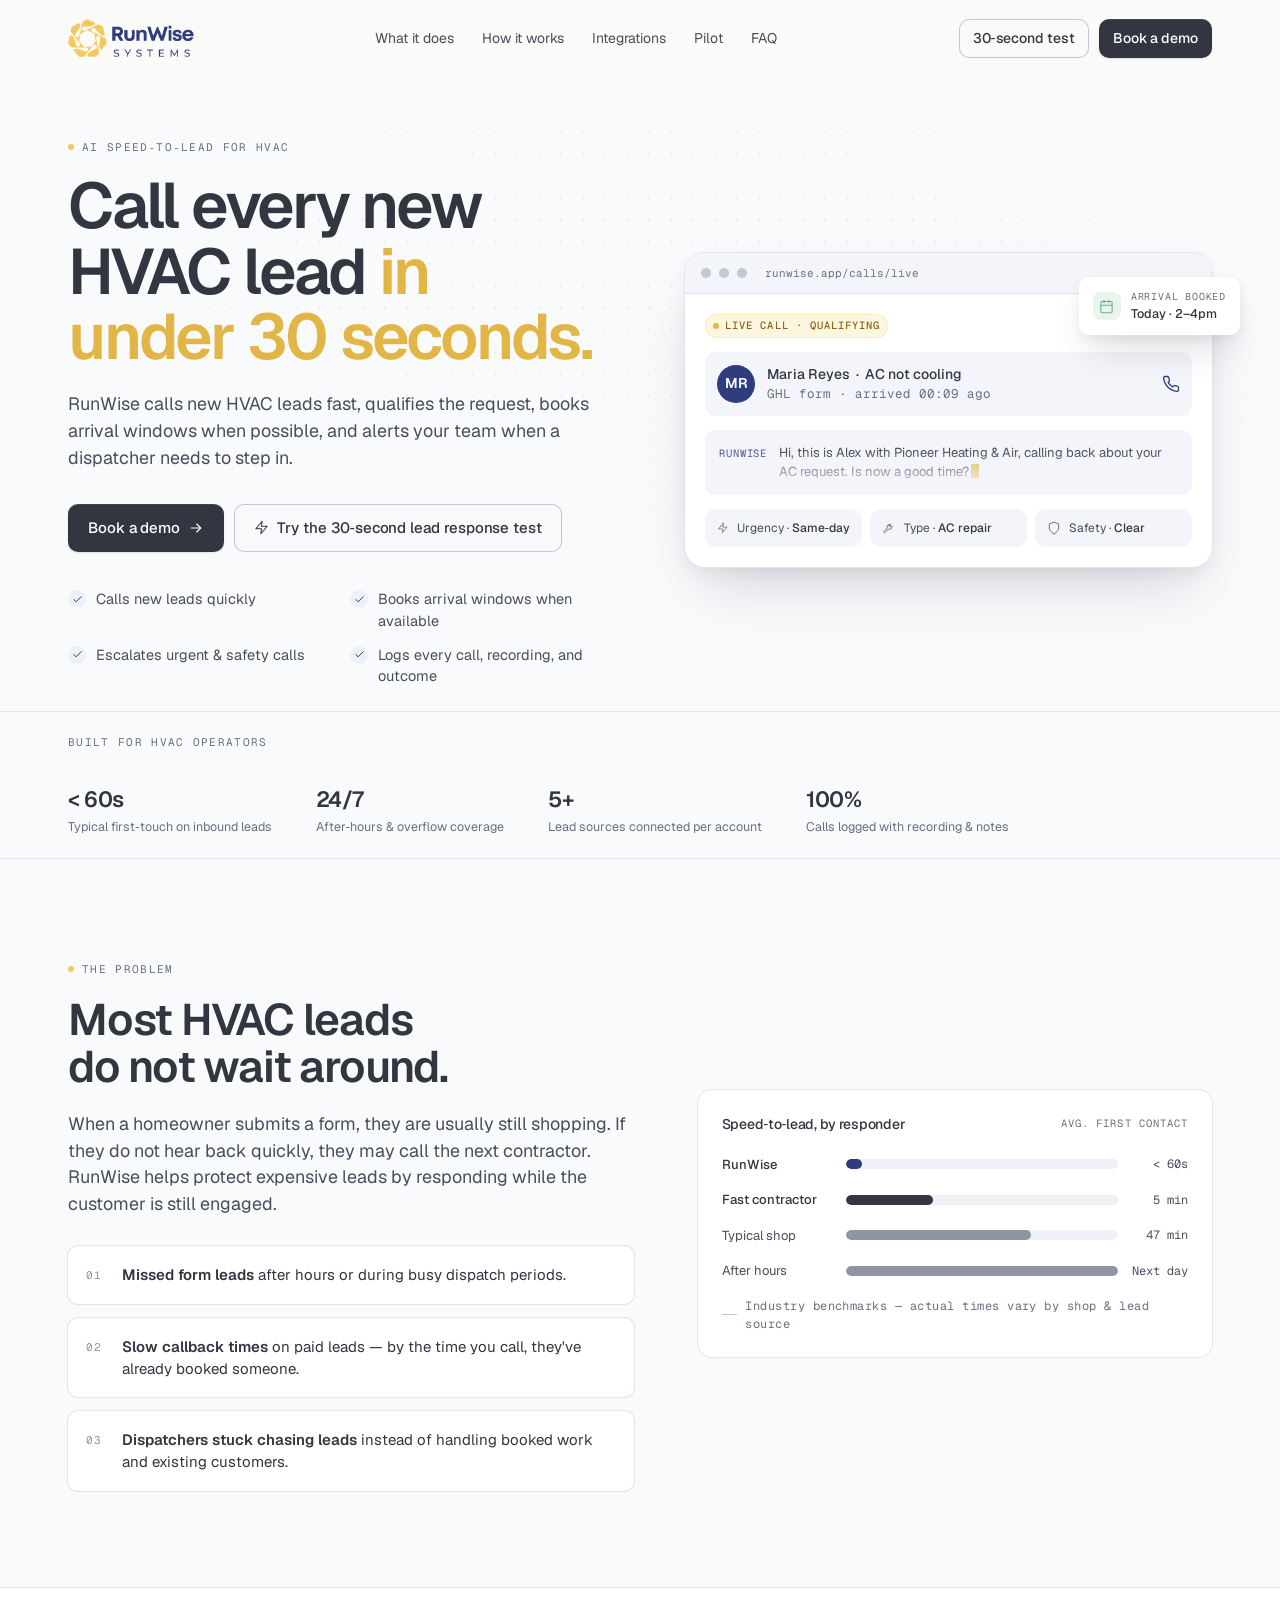
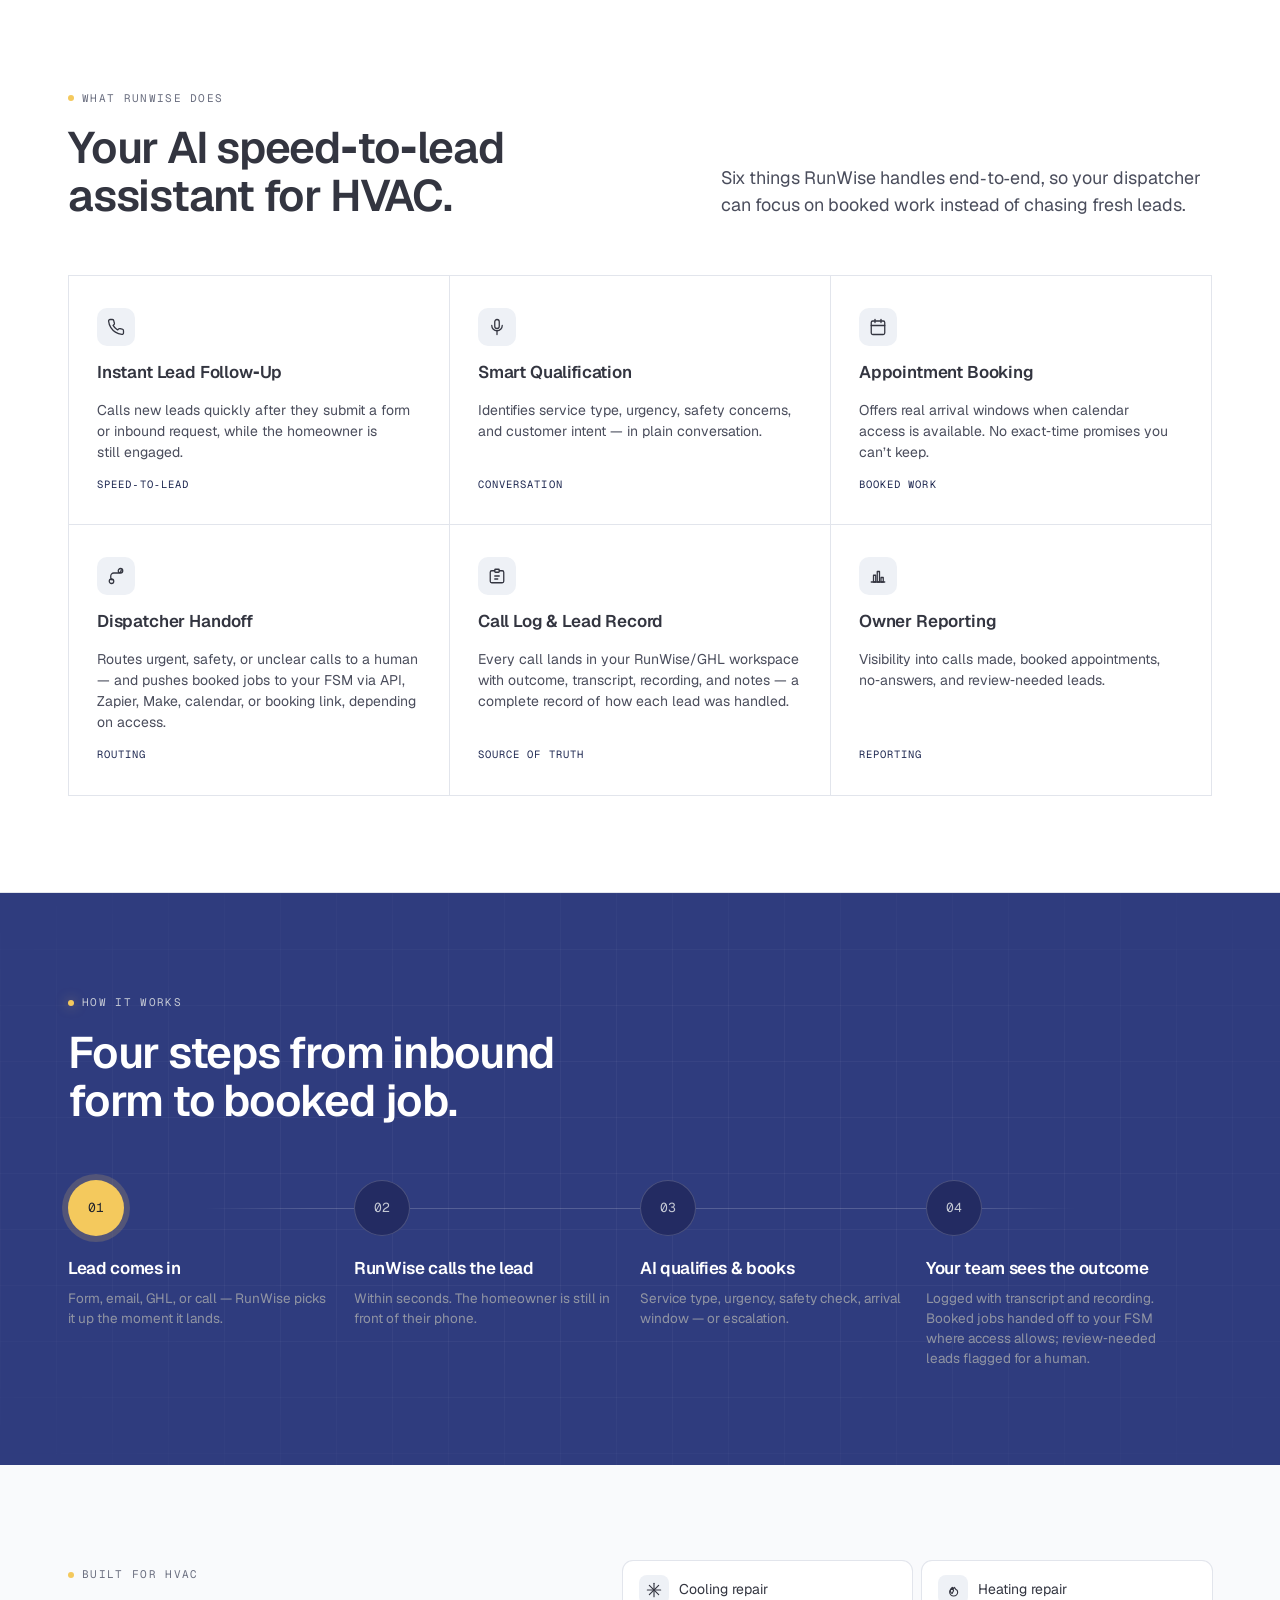
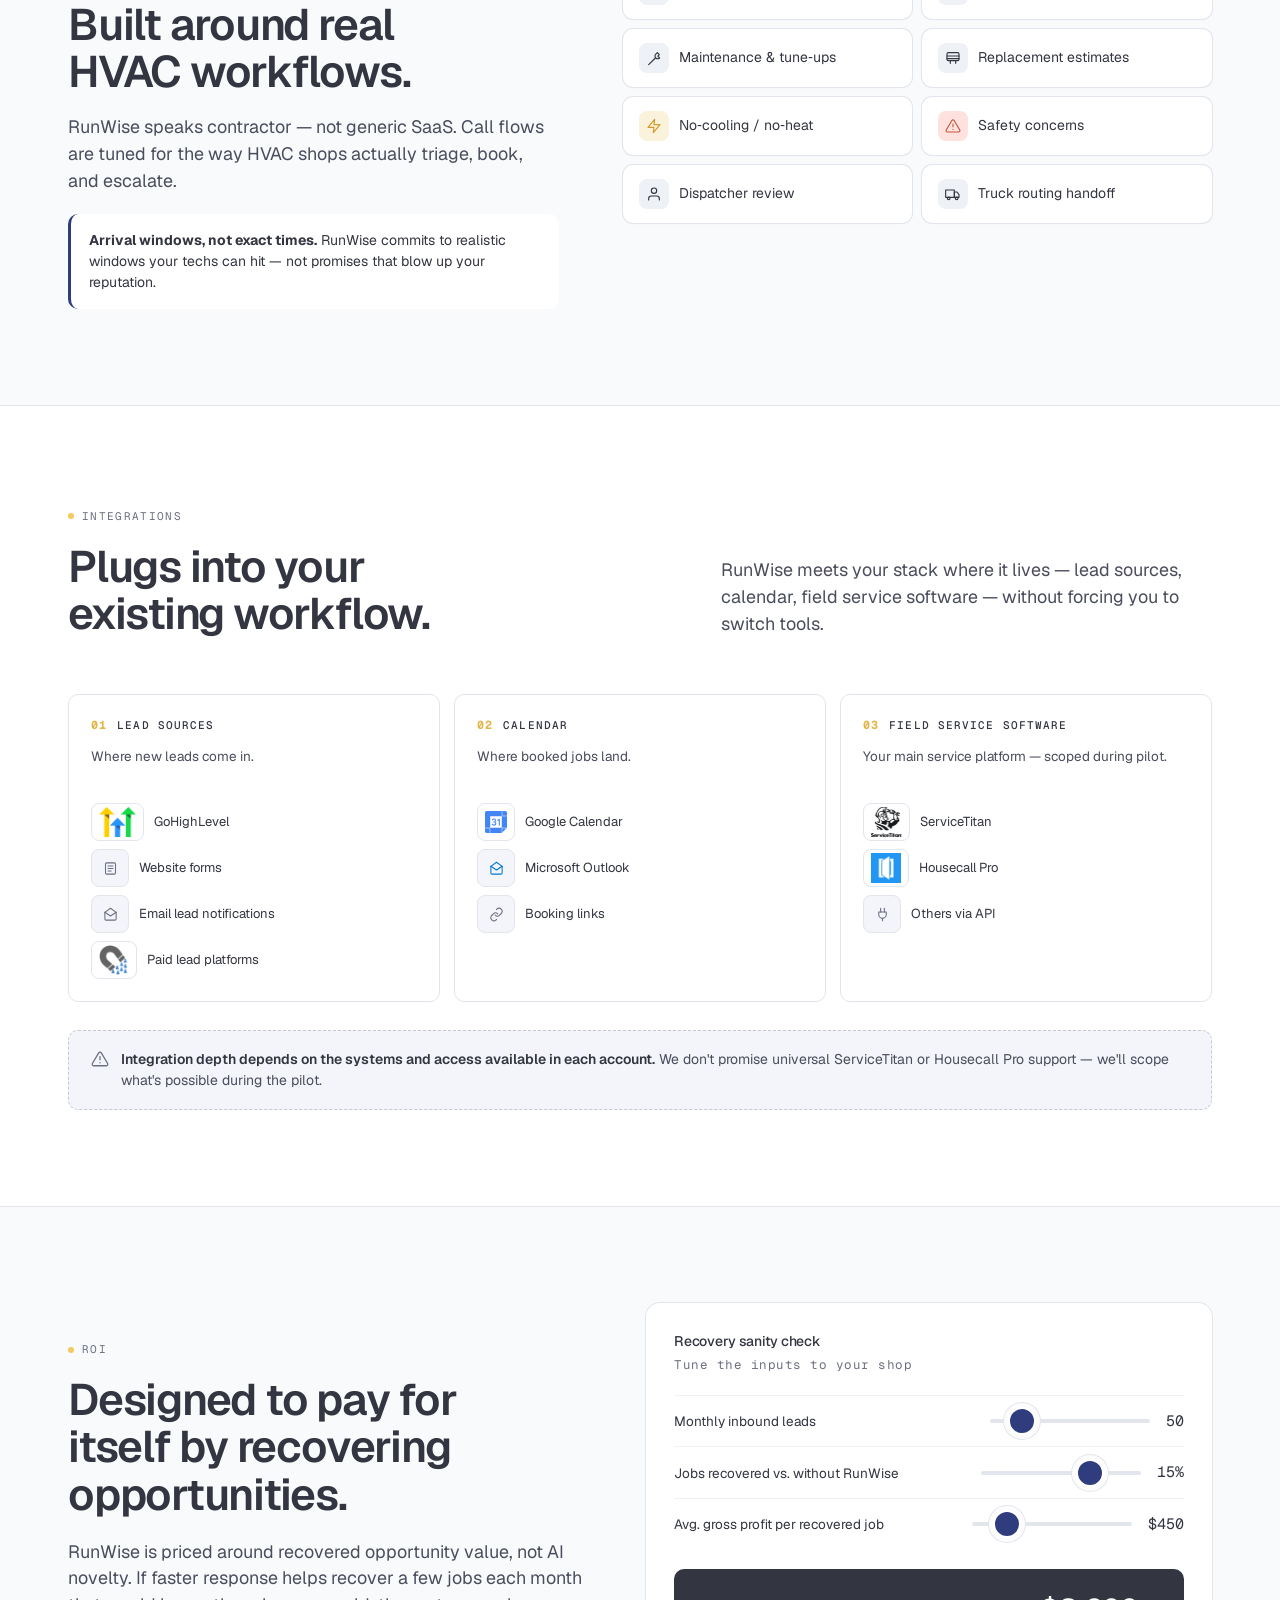
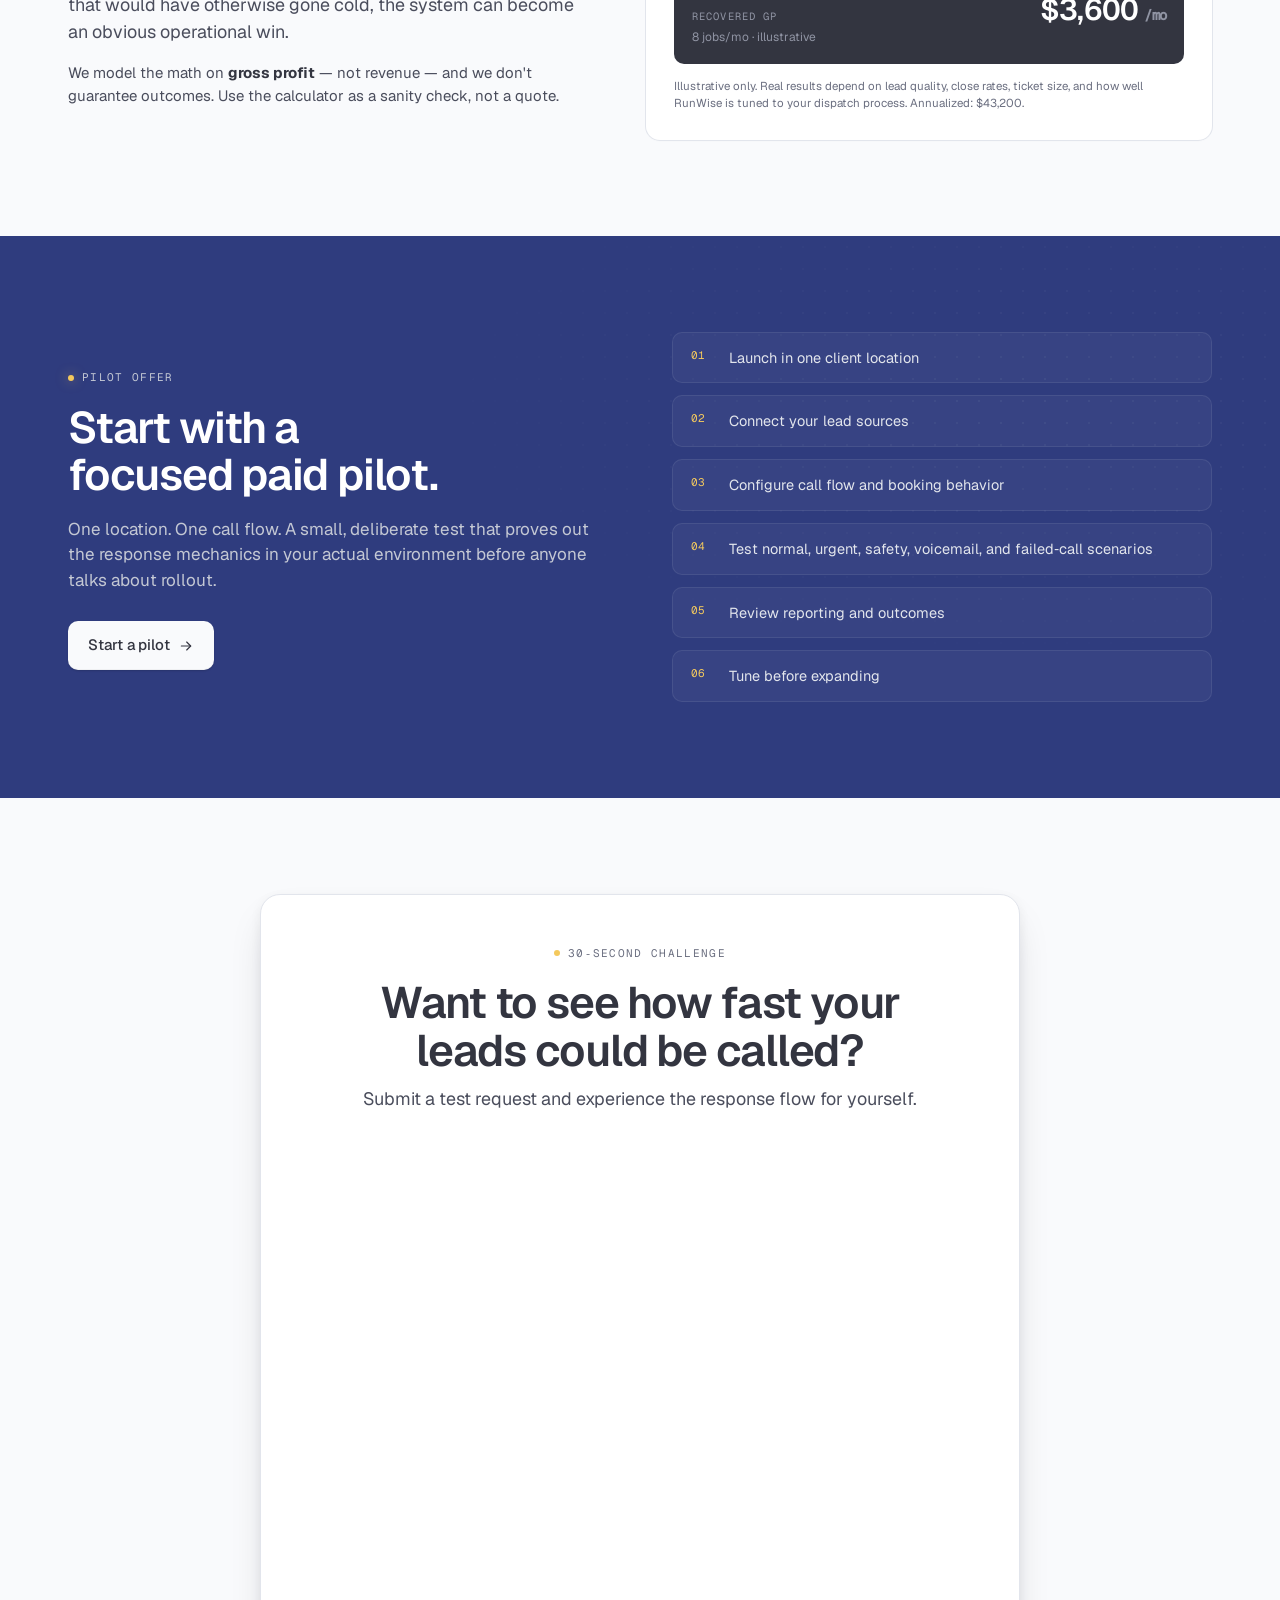
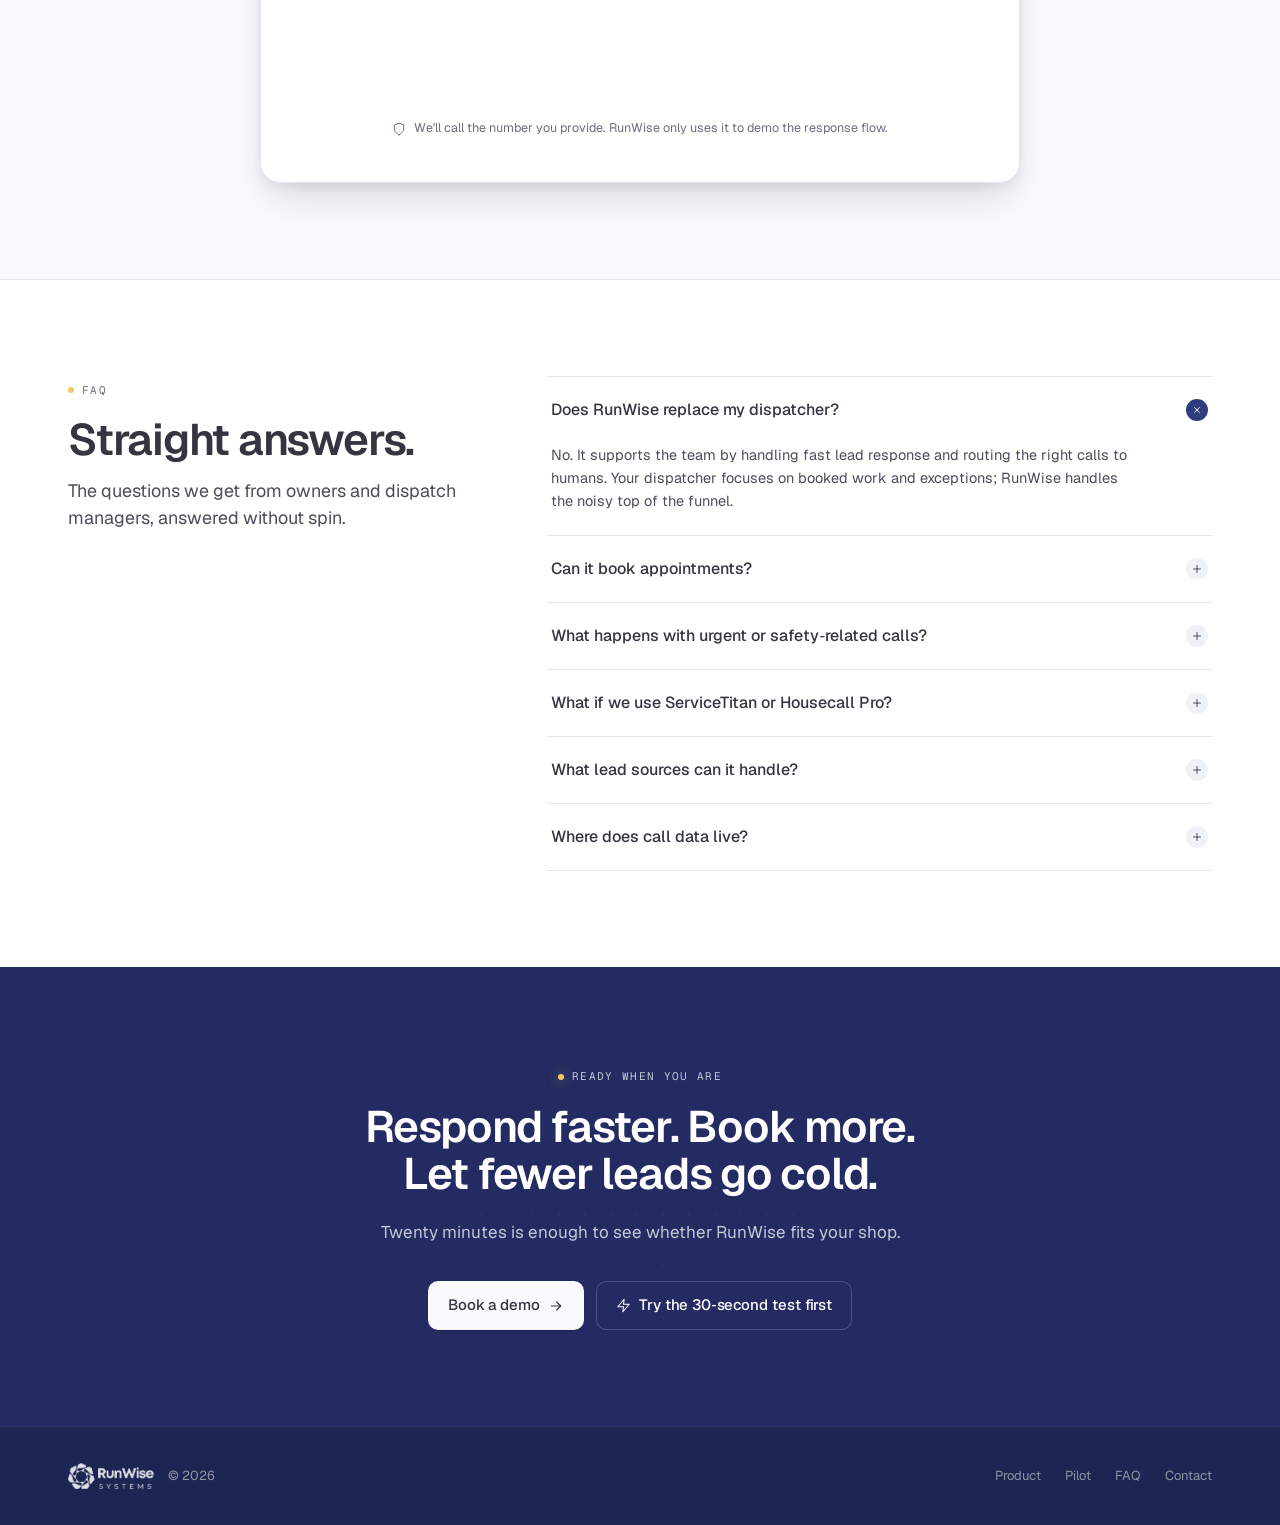
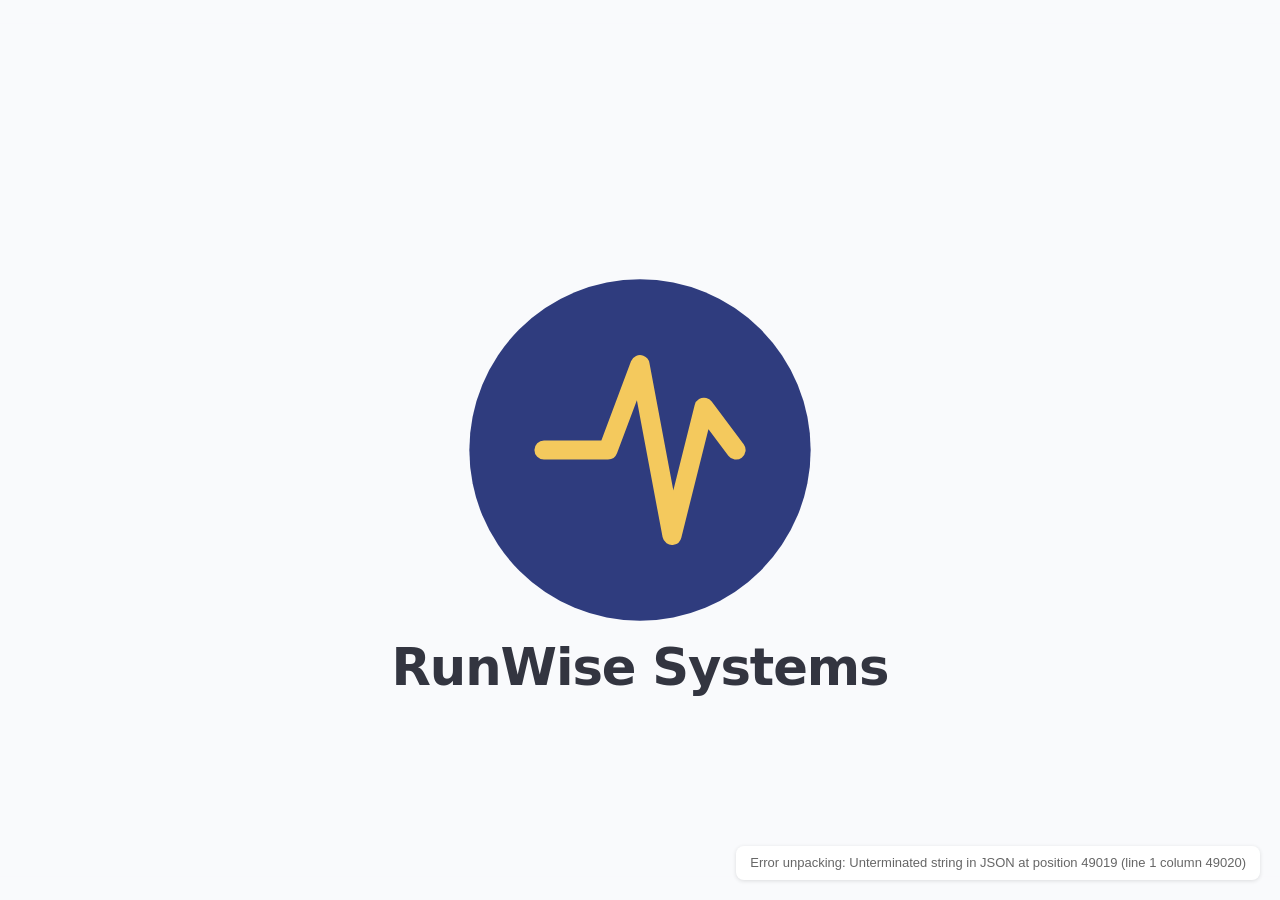
